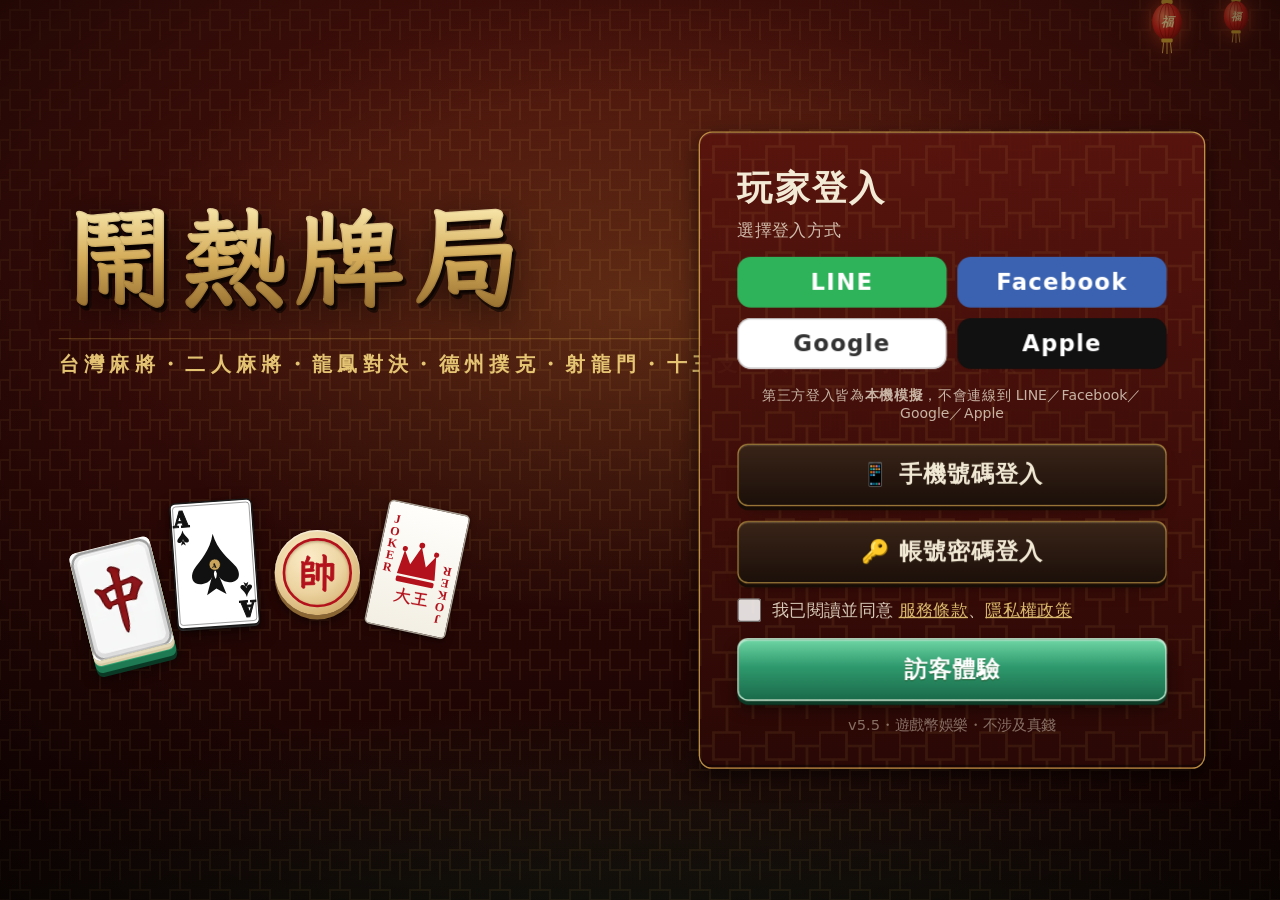
==== index.html @ 4e5ad00a "v5.28: iOS profile web clip opens oopop.okdolle.com (was the old GitHub Pages copy); auto-update che" ====
<!DOCTYPE html>
<html lang="zh-TW">
<head>
<meta charset="UTF-8">
<meta name="viewport" content="width=device-width, initial-scale=1, maximum-scale=1, user-scalable=no, viewport-fit=cover">
<meta http-equiv="Cache-Control" content="no-cache, no-store, must-revalidate">
<meta http-equiv="Pragma" content="no-cache">
<meta http-equiv="Expires" content="0">
<meta name="theme-color" content="#17191d">
<meta name="apple-mobile-web-app-capable" content="yes">
<meta name="mobile-web-app-capable" content="yes">
<meta name="apple-mobile-web-app-status-bar-style" content="black-translucent">
<meta name="apple-mobile-web-app-title" content="鬧熱牌局">
<meta name="application-name" content="鬧熱牌局">
<link rel="manifest" href="manifest.webmanifest">
<link rel="apple-touch-icon" sizes="180x180" href="icons/icon-180.png">
<link rel="icon" type="image/png" sizes="192x192" href="icons/icon-192.png">
<link rel="icon" type="image/png" sizes="32x32" href="icons/favicon-32.png">
<title>鬧熱牌局｜台灣麻將・十三支・大老二・鬥地主・暗棋</title>
<style>
/* 台灣麻將牌：大而厚的方正牌身，象牙白牌面＋厚實的有色牌背（雙層），圓角較小 */
.t{--w:46px;width:var(--w);height:calc(var(--w)*1.34);position:relative;flex:none;display:inline-block;
  border-radius:calc(var(--w)*.085);
  background:linear-gradient(180deg,#f8f9fb 0%,#eceef2 45%,#d9dde3 100%);
  box-shadow:
    inset 0 calc(var(--w)*.02) 0 rgba(255,255,255,.95),
    inset calc(var(--w)*.018) 0 0 rgba(255,255,255,.6),
    inset 0 calc(var(--w)*-.03) calc(var(--w)*.045) rgba(110,85,40,.2),
    inset calc(var(--w)*-.018) 0 calc(var(--w)*.03) rgba(110,85,40,.12),
    0 calc(var(--w)*.035) 0 #e6dbbb,
    0 calc(var(--w)*.065) 0 #d6c9a3,
    0 calc(var(--w)*.075) 0 var(--bk1,#3f8a5e),
    0 calc(var(--w)*.15) 0 var(--bk2,#2a6b48),
    0 calc(var(--w)*.2) 0 var(--bk4,#123a25),
    0 calc(var(--w)*.23) calc(var(--w)*.16) rgba(0,0,0,.5);
  margin-bottom:calc(var(--w)*.2);
  transition:transform .16s ease, box-shadow .16s;
}
.t svg{position:absolute;left:4.5%;top:4%;width:91%;height:92%;overflow:visible}
.t.back{background:linear-gradient(170deg,var(--bk1,#3f8a5e) 0%,var(--bk2,#2a6b48) 55%,var(--bk3,#1d5236) 100%);
  box-shadow:inset 0 calc(var(--w)*.025) 0 rgba(255,255,255,.25),inset 0 calc(var(--w)*-.03) calc(var(--w)*.05) rgba(0,0,0,.3),0 calc(var(--w)*.06) 0 var(--bk4,#123a25),0 calc(var(--w)*.075) 0 #d6c9a3,0 calc(var(--w)*.15) 0 #efe6cb,0 calc(var(--w)*.17) 0 #cdbf98,0 calc(var(--w)*.2) calc(var(--w)*.16) rgba(0,0,0,.45)}
.t.back::after{content:"";position:absolute;inset:14%;border-radius:10%;border:1px solid rgba(255,240,200,.16)}

/* v5.14：實拍牌面已含印刷灰框。圖填滿牌殼並裁成殼的圓角，拿掉 CSS 內凹高光／內框，只留立體厚度（奶油側＋綠背），避免雙層框。 */
body.ts-photo .t:not(.back){
  background:#eceef2;
  overflow:hidden;
  box-shadow:
    0 calc(var(--w)*.035) 0 #e6dbbb,
    0 calc(var(--w)*.065) 0 #d6c9a3,
    0 calc(var(--w)*.075) 0 var(--bk1,#3f8a5e),
    0 calc(var(--w)*.15) 0 var(--bk2,#2a6b48),
    0 calc(var(--w)*.2) 0 var(--bk4,#123a25),
    0 calc(var(--w)*.23) calc(var(--w)*.16) rgba(0,0,0,.5);
}
body.ts-photo .t:not(.back) svg{
  left:0;top:0;width:100%;height:100%;
  overflow:hidden;
  border-radius:inherit;
}

/* v5.19.1：自己的暗槓——四張牌背為主，牌面以正片疊底隱約透出筆畫，並標小字名稱 */
.t.back.akan-mine{overflow:hidden}
.t.back.akan-mine .akan-face{position:absolute;left:12%;top:10%;width:76%;height:68%;opacity:.55;filter:grayscale(.15) contrast(1.2);pointer-events:none;z-index:2;mix-blend-mode:multiply}
.t.back.akan-mine .akan-lb{position:absolute;left:50%;bottom:8%;transform:translateX(-50%);z-index:3;font-size:calc(var(--w)*.2);line-height:1.05;font-style:normal;font-weight:800;color:#fff4c4;text-shadow:0 0 3px #062814,0 1px 2px #000;white-space:nowrap;opacity:.95;pointer-events:none;letter-spacing:.02em;background:rgba(8,40,22,.45);padding:0 3px;border-radius:3px}
body.ts-photo .t.back.akan-mine .akan-face{mix-blend-mode:multiply;opacity:.5;filter:grayscale(.1) contrast(1.25);border-radius:6%}
#game .hand .meld.akan .t.back{margin-bottom:6px}
:root{--k:1;--mint:#c9a45a;--coral:#ff7a59;--gold:#ffc857;--cream:#f6f1e7;--ink:#0b1f22;
  --ui:-apple-system,BlinkMacSystemFont,'PingFang TC','Noto Sans TC','Noto Sans CJK TC','Microsoft JhengHei',sans-serif}
*{box-sizing:border-box;-webkit-tap-highlight-color:transparent}
html,body{margin:0;height:100%;overflow:hidden;background:#06161a;color:var(--cream);font-family:var(--ui);
  -webkit-user-select:none;user-select:none;-webkit-touch-callout:none;touch-action:manipulation}
#bg{position:fixed;inset:0;background:
  radial-gradient(60% 70% at 18% 20%,rgba(201,164,90,.22),transparent 60%),
  radial-gradient(50% 60% at 85% 80%,rgba(255,122,89,.20),transparent 60%),
  radial-gradient(40% 50% at 80% 10%,rgba(120,110,255,.18),transparent 60%),
  linear-gradient(160deg,#0a2a30 0%,#071b20 55%,#050f14 100%)}
#bg::after{content:"";position:absolute;inset:0;background-image:radial-gradient(rgba(255,255,255,.05) 1px,transparent 1px);background-size:22px 22px;mask-image:linear-gradient(#000,transparent 85%)}
#stage{position:fixed;left:50%;top:50%;width:var(--W,960px);height:540px;transform:translate(-50%,-50%) scale(var(--k));transform-origin:center}
.screen{position:absolute;inset:0;opacity:0;pointer-events:none;transition:opacity .35s ease,transform .35s ease;transform:scale(.985)}
.screen.on{opacity:1;pointer-events:auto;transform:none}
button{font-family:var(--ui);cursor:pointer;border:0;color:inherit}
.glass{background:linear-gradient(160deg,rgba(255,255,255,.12),rgba(255,255,255,.04));backdrop-filter:blur(16px);-webkit-backdrop-filter:blur(16px);
  border:1px solid rgba(255,255,255,.14);border-radius:20px;box-shadow:0 12px 34px rgba(0,0,0,.35),inset 0 1px 0 rgba(255,255,255,.12)}
.btn{border-radius:999px;padding:12px 26px;font-size:18px;font-weight:800;letter-spacing:1px;transition:transform .12s ease,filter .12s;display:inline-flex;align-items:center;justify-content:center;gap:8px}
.btn:active,.chip:active,.cbtn:active,.icon:active,.card:active{transform:scale(.94)}
.btn.primary{background:linear-gradient(135deg,#ffd36b 0%,#ff9a52 45%,#ff6b6b 100%);color:#fff;box-shadow:0 8px 22px rgba(255,110,90,.45),inset 0 1px 0 rgba(255,255,255,.5);text-shadow:0 1px 2px rgba(150,40,20,.45)}
.btn.ghost{background:rgba(255,255,255,.08);border:1.5px solid rgba(255,255,255,.28);color:var(--cream);backdrop-filter:blur(10px)}
.btn.mint{background:linear-gradient(135deg,#6dffd0,#1fc99a);color:#053b2d;box-shadow:0 8px 20px rgba(31,201,154,.4)}
.icon{width:40px;height:40px;border-radius:14px;display:inline-flex;align-items:center;justify-content:center;transition:transform .12s}
.icon svg{width:22px;height:22px}
.chip{padding:10px 18px;border-radius:999px;font-size:16px;font-weight:700;background:rgba(255,255,255,.07);border:1.5px solid rgba(255,255,255,.18);transition:all .18s;color:var(--cream);min-width:74px}
.chip.on{background:linear-gradient(180deg,#e6cf8e,#b48c40);color:#2a1a0b;border-color:transparent;box-shadow:0 6px 16px rgba(34,201,155,.4)}
.num{font-variant-numeric:tabular-nums;font-weight:800}

/* ---------- table ---------- */
.felt{position:absolute;inset:6px;border-radius:38px;
  background:radial-gradient(ellipse 60% 55% at 50% 47%,var(--f1,#1f9a76) 0%,var(--f2,#137a5f) 38%,var(--f3,#0d5a49) 70%,var(--f4,#093f36) 100%);
  box-shadow:inset 0 0 0 2px rgba(201,164,90,.25),inset 0 0 60px rgba(0,0,0,.45),0 0 0 7px #0a2125,0 0 0 8px rgba(255,255,255,.08),0 20px 50px rgba(0,0,0,.6)}
.felt::before{content:"";position:absolute;left:50%;top:47%;width:420px;height:420px;transform:translate(-50%,-50%);border-radius:50%;
  background:radial-gradient(rgba(130,255,210,.16),transparent 62%)}
.felt::after{content:"";position:absolute;inset:0;border-radius:38px;opacity:.35;background-image:radial-gradient(rgba(0,0,0,.25) .6px,transparent .7px);background-size:4px 4px}
.g-abs{position:absolute}
.seatchip{position:absolute;display:flex;align-items:center;gap:8px;padding:5px 12px 5px 5px;border-radius:999px;min-width:132px;transition:box-shadow .25s,border-color .25s}
.seatchip .avatar{width:36px;height:36px;font-size:15px}
.seatchip .nm{font-size:14px;font-weight:800;line-height:1.1;white-space:nowrap}
.seatchip .row2{display:flex;gap:5px;align-items:center;font-size:12px;margin-top:2px}
.seatchip .sc{font-weight:800}
.seatchip .sc.pos{color:var(--mint)}.seatchip .sc.neg{color:#ff9b8a}
.wtag{display:inline-flex;align-items:center;justify-content:center;min-width:20px;height:20px;padding:0 5px;border-radius:7px;background:rgba(255,255,255,.16);font-weight:900;font-size:12px}
.dtag{display:inline-flex;align-items:center;height:20px;padding:0 7px;border-radius:7px;background:linear-gradient(135deg,#ff8a5c,#ff4d6d);font-weight:900;font-size:12px;color:#fff}
.seatchip.active{border-color:rgba(201,164,90,.9);box-shadow:0 0 0 3px rgba(201,164,90,.25),0 0 26px rgba(201,164,90,.45)}
.backs-top{left:50%;top:16px;transform:translateX(-50%);display:flex;gap:1px}
.sideb{width:26px;height:13px;border-radius:4px;background:linear-gradient(90deg,#3fcb8a,#1c9560);box-shadow:inset 0 -3px 0 #f4ecd2,0 2px 3px rgba(0,0,0,.35);margin-bottom:-1px}
.backs-side{top:112px;display:flex;flex-direction:column;align-items:center;width:44px}
.backs-side.reveal{display:grid;grid-template-columns:repeat(2,20px);gap:1px 2px}
.b-l{left:14px}.b-r{right:14px}
.melds{display:flex;flex-wrap:wrap;gap:4px;align-content:flex-start;align-items:flex-end}
.meld{display:inline-flex;gap:1px;padding:2px;border-radius:7px;background:rgba(0,0,0,.18)}
.m-top{left:calc(50% + 168px);top:12px;width:calc(50% - 230px);max-width:300px}
.m-l{left:62px;top:110px;width:74px}
.m-r{right:62px;top:110px;width:74px;justify-content:flex-end}
.river{display:flex;flex-wrap:wrap;gap:2px;align-content:flex-start}
.r2{left:calc(50% - 144px);top:64px;width:290px}
.r0{left:calc(50% - 144px);top:312px;width:290px}
.r3{left:160px;top:112px;width:116px}
.r1{right:158px;top:112px;width:116px}
.river .t.last{box-shadow:0 0 0 2px #ff7a59,0 0 14px rgba(255,122,89,.8),0 calc(var(--w)*.10) 0 #27a36a}
.river .t.new{animation:drop .38s cubic-bezier(.2,1.4,.5,1)}
@keyframes drop{0%{transform:translateY(var(--dy,40px)) scale(1.6);opacity:0}100%{transform:none;opacity:1}}
.plate{left:calc(50% - 100px);top:186px;width:200px;height:120px;border-radius:24px;display:flex;flex-direction:column;align-items:center;justify-content:center;
  background:linear-gradient(160deg,rgba(5,30,28,.75),rgba(5,25,24,.55));border:1px solid rgba(255,255,255,.12);box-shadow:0 10px 26px rgba(0,0,0,.35),inset 0 1px 0 rgba(255,255,255,.08)}
.plate .w{position:absolute;font-weight:900;font-size:15px;width:26px;height:26px;border-radius:9px;display:flex;align-items:center;justify-content:center;background:rgba(255,255,255,.07);color:rgba(255,255,255,.6);transition:all .25s}
.plate .w.on{background:linear-gradient(180deg,#e6cf8e,#b48c40);color:#2a1a0b;box-shadow:0 0 16px rgba(201,164,90,.7)}
.plate .w0{bottom:-13px;left:87px}.plate .w2{top:-13px;left:87px}.plate .w3{left:-13px;top:47px}.plate .w1{right:-13px;top:47px}
.plate .rd{font-size:13px;opacity:.8;letter-spacing:1px}
.plate .left{font-size:38px;line-height:1.05;font-weight:900;background:linear-gradient(180deg,#fff,#a8ffe4);-webkit-background-clip:text;background-clip:text;color:transparent}
.plate .left small{font-size:13px;-webkit-text-fill-color:rgba(255,255,255,.7);margin-left:3px;font-weight:700}
.plate .tags{display:flex;gap:5px;margin-top:3px;font-size:11px}
.plate .tags span{padding:2px 7px;border-radius:7px;background:rgba(255,255,255,.1)}
.plate .tags .lz{background:linear-gradient(135deg,#ff8a5c,#ff4d6d);font-weight:800}
.status{left:calc(50% - 144px);top:290px;width:290px;text-align:center;font-size:12px;opacity:0}
.myflw{left:14px;top:428px;display:flex;gap:2px;width:140px;flex-wrap:wrap}
.me-chip{left:12px;top:462px}
.hand{left:160px;right:10px;top:452px;height:80px;display:flex;align-items:flex-end;justify-content:center;gap:2px}
.hand .t.h{cursor:pointer}
@media (hover:hover){.hand .t.h:hover{transform:translateY(-6px)}}
.hand .t.sel,.hand .t.sel:hover{transform:translateY(-16px);box-shadow:0 0 0 2.5px var(--mint),0 0 22px rgba(201,164,90,.6),0 calc(var(--w)*.10) 0 #27a36a,0 calc(var(--w)*.13) 0 #11663f}
.hand .gap{width:14px;flex:none}
.hand .t .tp{position:absolute;top:-7px;left:50%;transform:translateX(-50%);font-size:10px;font-weight:900;padding:1px 5px;border-radius:6px;background:var(--mint);color:#2a1a0b;box-shadow:0 2px 6px rgba(0,0,0,.3)}
.hand .t.win{box-shadow:0 0 0 3px var(--gold),0 0 22px rgba(255,200,87,.8)}
.claimbar{right:12px;top:372px;display:flex;align-items:center;gap:10px;justify-content:flex-end}
.cbtn{width:66px;height:66px;border-radius:50%;font-size:28px;font-weight:900;color:#fff;display:flex;align-items:center;justify-content:center;flex-direction:column;
  box-shadow:0 8px 18px rgba(0,0,0,.35),inset 0 2px 0 rgba(255,255,255,.45),inset 0 -4px 0 rgba(0,0,0,.18);transition:transform .12s;animation:cin .35s cubic-bezier(.2,1.6,.5,1) both;text-shadow:0 2px 3px rgba(0,0,0,.3)}
@keyframes cin{0%{transform:scale(.3);opacity:0}100%{transform:none;opacity:1}}
.cbtn.hu{background:radial-gradient(circle at 35% 30%,#ff9a8a,#ff4d5e 55%,#d11f3c);box-shadow:0 0 0 4px rgba(255,77,94,.3),0 8px 22px rgba(255,77,94,.55),inset 0 2px 0 rgba(255,255,255,.45)}
.cbtn.zm{background:radial-gradient(circle at 35% 30%,#ffe9a3,#ffb547 55%,#f08a1c);color:#5a2a00;text-shadow:none;box-shadow:0 0 0 4px rgba(255,181,71,.3),0 8px 22px rgba(255,160,60,.55),inset 0 2px 0 rgba(255,255,255,.6)}
.cbtn.pon{background:radial-gradient(circle at 35% 30%,#9ec5ff,#4a7dff 55%,#2b54d9)}
.cbtn.kan{background:radial-gradient(circle at 35% 30%,#d9a8ff,#9b5cff 55%,#6d34d6)}
.cbtn.chi{background:radial-gradient(circle at 35% 30%,#9effd8,#22c99b 55%,#0d9673)}
.cbtn.pass{background:radial-gradient(circle at 35% 30%,#a9b8bd,#62757b 60%,#475559);font-size:22px}
.cbtn.wide{width:auto;border-radius:22px;padding:6px 12px;flex-direction:row;gap:4px;height:66px;font-size:22px}
.cbtn small{font-size:11px;font-weight:700;opacity:.9}
.ting{left:160px;top:404px;display:flex;align-items:center;gap:6px;padding:4px 10px 4px 12px;border-radius:14px;font-size:13px;font-weight:700}
.ting .w{display:inline-flex;flex-direction:column;align-items:center;font-size:10px;font-weight:800;color:var(--mint)}
.ting .w .t{margin-bottom:3px}
.tbtn{top:10px;width:40px;height:40px}
.pop{position:absolute;transform:translate(-50%,-50%);font-size:76px;font-weight:900;letter-spacing:4px;pointer-events:none;z-index:40;white-space:nowrap;
  -webkit-text-stroke:3px #fff;paint-order:stroke fill;animation:popin 1.15s cubic-bezier(.2,1.6,.4,1) forwards;filter:drop-shadow(0 8px 18px rgba(0,0,0,.5))}
.pop span{background:var(--pg);-webkit-background-clip:text;background-clip:text;color:transparent}
.pop.k-hu{--pg:linear-gradient(180deg,#ffd36b,#ff4d5e)}.pop.k-pon{--pg:linear-gradient(180deg,#bcd6ff,#3c6dff)}
.pop.k-kan{--pg:linear-gradient(180deg,#e6c4ff,#8a4dff)}.pop.k-chi{--pg:linear-gradient(180deg,#b6ffe6,#13b788)}
@keyframes popin{0%{transform:translate(-50%,-50%) scale(.2) rotate(-8deg);opacity:0}30%{transform:translate(-50%,-50%) scale(1.15) rotate(2deg);opacity:1}
  45%{transform:translate(-50%,-50%) scale(.96)}60%{transform:translate(-50%,-50%) scale(1)}85%{opacity:1}100%{transform:translate(-50%,-60%) scale(1);opacity:0}}

/* ---------- modal ---------- */
.modal{position:absolute;inset:0;z-index:50;display:flex;align-items:center;justify-content:center;background:rgba(2,10,12,.55);opacity:0;pointer-events:none;transition:opacity .25s}
.modal.on{opacity:1;pointer-events:auto}
.modal .panel{width:660px;max-height:500px;overflow:auto;padding:22px 26px;transform:translateY(16px) scale(.96);transition:transform .35s cubic-bezier(.2,1.4,.5,1)}
.modal.on .panel{transform:none}
.panel{background:linear-gradient(160deg,rgba(28,58,62,.92),rgba(10,28,32,.94))!important}
.panel h2{margin:0 0 4px;font-size:30px;font-weight:900}
.panel h2.grad{background:linear-gradient(180deg,#f4e2ac,#c9a45a 60%,#9c7633);-webkit-background-clip:text;background-clip:text;color:transparent}
.panel h4{margin:14px 0 6px;font-size:14px;opacity:.7;font-weight:700;letter-spacing:1px}
.panel .sub{opacity:.8;font-size:15px}
.panel .foot{display:flex;justify-content:flex-end;gap:12px;margin-top:18px}
.panel .foot .btn{padding:10px 22px;font-size:17px}
.taigrid{display:grid;grid-template-columns:1fr 1fr;gap:6px 18px}
.taigrid div{display:flex;justify-content:space-between;padding:7px 12px;border-radius:12px;background:rgba(255,255,255,.06);font-size:15px}
.taigrid b{color:var(--gold)}
.total{display:flex;align-items:baseline;gap:8px;margin-top:10px}
.total .big{font-size:40px;font-weight:900;background:linear-gradient(180deg,#f4e2ac,#c9a45a 60%,#9c7633);-webkit-background-clip:text;background-clip:text;color:transparent}
.scores{display:grid;grid-template-columns:repeat(4,1fr);gap:8px}
.scores div{padding:8px 10px;border-radius:14px;background:rgba(255,255,255,.06);text-align:center;font-size:13px}
.scores div b{display:block;font-size:19px;margin-top:2px}
.scores .d{font-size:12px;font-weight:800}
.pos{color:var(--mint)}.neg{color:#ff9b8a}
.winrow{display:flex;flex-wrap:wrap;gap:2px;align-items:flex-end;margin-top:8px}
.setrow{display:flex;align-items:center;gap:12px;padding:12px 14px;border-radius:16px;background:rgba(255,255,255,.05);margin-bottom:8px;font-size:16px;font-weight:700}
.setrow .r{margin-left:auto;display:flex;gap:8px}
.toggle{width:56px;height:32px;border-radius:999px;background:rgba(255,255,255,.18);position:relative;transition:background .2s}
.toggle::after{content:"";position:absolute;left:4px;top:4px;width:24px;height:24px;border-radius:50%;background:#fff;transition:transform .25s cubic-bezier(.3,1.5,.6,1);box-shadow:0 2px 6px rgba(0,0,0,.3)}
.toggle.on{background:linear-gradient(180deg,#e6cf8e,#b48c40)}.toggle.on::after{transform:translateX(24px)}
.rules{font-size:14.5px;line-height:1.7;padding-left:20px;margin:6px 0}
.rules b{color:var(--mint)}
.inp{width:100%;font-size:20px;padding:12px 16px;border-radius:14px;border:1.5px solid rgba(255,255,255,.25);background:rgba(0,0,0,.25);color:#fff;font-family:var(--ui);outline:none;-webkit-user-select:text;user-select:text}
.inp:focus{border-color:var(--mint)}
.rank{display:flex;align-items:center;gap:14px;padding:10px 14px;border-radius:16px;background:rgba(255,255,255,.06);margin-bottom:8px}
.rank.me{background:linear-gradient(135deg,rgba(201,164,90,.22),rgba(14,155,120,.12));border:1px solid rgba(201,164,90,.5)}
.rank .no{width:36px;height:36px;border-radius:50%;display:flex;align-items:center;justify-content:center;font-weight:900;font-size:18px;background:rgba(255,255,255,.12)}
.rank .no.n1{background:linear-gradient(135deg,#ffe08a,#ffb22e);color:#5a3a00}.rank .no.n2{background:linear-gradient(135deg,#eef2f6,#aab6c2);color:#333}.rank .no.n3{background:linear-gradient(135deg,#ffc79a,#d9844a);color:#4a2200}
.rank .nm{font-size:17px;font-weight:800}.rank .sc{margin-left:auto;font-size:22px}
.stat{display:grid;grid-template-columns:repeat(3,1fr);gap:10px}
.stat div{padding:14px;border-radius:16px;background:rgba(255,255,255,.06);text-align:center;font-size:13px;opacity:.95}
.stat b{display:block;font-size:28px;margin-top:4px}
#rotate{position:fixed;inset:0;z-index:100;display:none;flex-direction:column;align-items:center;justify-content:center;gap:18px;background:linear-gradient(160deg,#0a2a30,#050f14);font-size:20px;font-weight:800;text-align:center}
#rotate svg{width:90px;height:90px;animation:rot 2.2s ease-in-out infinite}
@keyframes rot{0%,20%{transform:rotate(0)}50%,70%{transform:rotate(-90deg)}100%{transform:rotate(-90deg)}}
#rotate small{font-weight:500;opacity:.7;font-size:14px}
@media (orientation:portrait) and (max-width:820px){#rotate{display:flex}}

.modal .panel.wide{width:880px;max-height:520px;padding:20px 26px}
.rcols{display:grid;grid-template-columns:1.25fr 1fr;gap:22px}
.taigrid.one{grid-template-columns:1fr}
.scores{grid-template-columns:repeat(2,1fr)}

/* ================= v3 ================= */
.status{left:calc(50% - 180px);top:314px;width:360px;text-align:center;font-size:13px;opacity:1;padding:8px 12px;border-radius:14px;z-index:5}
.btn.sm{padding:7px 14px;font-size:14px;letter-spacing:0}
.btn:disabled{opacity:.45;pointer-events:none}
.btn.line{background:linear-gradient(135deg,#3ee07a,#06c755);color:#fff;box-shadow:0 8px 20px rgba(6,199,85,.35)}
.btn.coral{background:linear-gradient(135deg,#ff9a7a,#ff5e62);color:#fff}
.sub{opacity:.75}
.empty{padding:24px;text-align:center;opacity:.6;font-size:14px}
.mt{margin-top:12px}
h4{margin:10px 0 6px;font-size:14px;opacity:.75;letter-spacing:1px}
/* avatar */
.av{display:inline-flex;flex:none;border-radius:50%;padding:2px;vertical-align:middle}
.av.ring{background:conic-gradient(from 210deg,#ff7a59,#ffc857,#c9a45a,#6c7bff,#ff7a59)}
.av i{display:block;width:100%;height:100%;border-radius:50%;overflow:hidden;font-style:normal}
.av svg,.av img{width:100%;height:100%;display:block;object-fit:cover}
/* login */
#login .logo{position:absolute;left:56px;top:96px}
.logo .wm{font-size:74px;font-weight:900;letter-spacing:4px;line-height:1;background:linear-gradient(180deg,#ffffff 20%,#b9ffe9 100%);-webkit-background-clip:text;background-clip:text;color:transparent;filter:drop-shadow(0 6px 18px rgba(201,164,90,.25))}
.logo .badge{display:inline-flex;align-items:center;justify-content:center;vertical-align:top;margin-left:8px;margin-top:6px;height:34px;padding:0 12px;border-radius:12px;background:linear-gradient(135deg,#ff8a5c,#ff4d6d);color:#fff;font-size:20px;font-weight:900;box-shadow:0 6px 16px rgba(255,77,109,.45);-webkit-text-fill-color:#fff}
.logo .tag{margin-top:12px;font-size:17px;opacity:.8;letter-spacing:2px}
.fan{position:absolute;left:84px;top:290px;width:330px;height:200px}
.fan .t{position:absolute;animation:float 4s ease-in-out infinite}
@keyframes float{0%,100%{translate:0 0}50%{translate:0 -8px}}
.loginp{position:absolute;right:56px;top:50%;transform:translateY(-50%);width:380px;padding:24px 28px;display:flex;flex-direction:column;gap:11px}
.loginp h2{margin:0;font-size:26px}.loginp .sub{font-size:13px;margin-top:-6px}
.loginp .btn{width:100%;padding:11px;font-size:17px}
.agree{display:flex;gap:8px;align-items:flex-start;font-size:12.5px;opacity:.85;line-height:1.5}
.agree input{width:18px;height:18px;accent-color:#b48c40;flex:none;margin:0}
.agree a{color:var(--mint);text-decoration:underline;cursor:pointer}
.loginp .ver{position:static;text-align:center;font-size:11px;opacity:.45}
/* home */
.topbar{position:absolute;left:18px;right:18px;top:12px;display:flex;align-items:center;gap:10px;z-index:3}
.topbar.right{left:auto}
.profile{display:flex;align-items:center;gap:10px;padding:5px 16px 5px 5px;border-radius:999px;color:var(--cream)}
.profile .nm{font-weight:800;font-size:16px}.profile .sub{font-size:12px}.ttl{color:var(--gold)}
.coins{display:flex;align-items:center;gap:7px;padding:6px 8px 6px 7px;border-radius:999px;font-size:17px;color:var(--cream)}
.topbar .coins:first-of-type{margin-left:auto}
.topbar.right .coins:first-of-type{margin-left:0}
.coins svg{width:26px;height:26px}.coins .num{min-width:54px;text-align:left}
.coins .plus{width:22px;height:22px;border-radius:50%;background:linear-gradient(180deg,#7c2a26,#4e1714);display:flex;align-items:center;justify-content:center}
.coins .plus svg{width:13px;height:13px}
.coins.jade{padding-right:14px}
.ticons{display:flex;gap:4px}
.ti{position:relative;width:52px;display:flex;flex-direction:column;align-items:center;gap:2px;background:none;font-size:11px;color:var(--cream)}
.ti svg{width:34px;height:34px;padding:7px;border-radius:12px;background:rgba(255,255,255,.1);border:1px solid rgba(255,255,255,.14)}
.ti em{position:absolute;right:8px;top:-2px;width:10px;height:10px;border-radius:50%;background:#ff4d5e;box-shadow:0 0 0 2px #0a2a30}
.logo.sm{position:absolute;left:40px;top:92px}.logo.sm .wm{font-size:58px}.logo.sm .tag{font-size:15px;margin-top:8px}
.fan.sm{left:58px;top:228px;width:260px;height:120px}
.newbie{position:absolute;left:40px;top:372px;width:300px;height:70px;border-radius:20px;display:flex;align-items:center;justify-content:space-between;padding:0 18px;
  background:linear-gradient(180deg,#7c2a26,#4e1714);box-shadow:0 10px 26px rgba(255,77,109,.4);color:#fff;text-align:left;animation:pulse 2.4s ease-in-out infinite}
.newbie b{display:block;font-size:20px}.newbie span{font-size:12px;opacity:.9}.newbie .gbox{font-size:38px}
@keyframes pulse{0%,100%{transform:scale(1)}50%{transform:scale(1.03)}}
.hgrid{position:absolute;right:24px;top:76px;width:560px;display:grid;grid-template-columns:repeat(6,1fr);grid-template-rows:200px 108px;gap:12px}
.card{border-radius:24px;padding:16px;position:relative;overflow:hidden;text-align:left;transition:transform .15s;color:var(--cream)}
.card:active{transform:scale(.96)}
.card.big{grid-column:span 3;background:linear-gradient(135deg,#1fd19b 0%,#0e9b78 45%,#0a6a5e 100%);box-shadow:0 18px 40px rgba(14,155,120,.4),inset 0 1px 0 rgba(255,255,255,.35)}
.card.big.coral{background:linear-gradient(135deg,#ffb36b 0%,#ff7a59 45%,#e0466a 100%);box-shadow:0 18px 40px rgba(255,100,90,.35),inset 0 1px 0 rgba(255,255,255,.35)}
.card.big::before{content:"";position:absolute;width:300px;height:300px;right:-120px;top:-140px;border-radius:50%;background:radial-gradient(rgba(255,255,255,.3),transparent 65%)}
.card.big h2{margin:0;font-size:34px;font-weight:900;letter-spacing:2px;position:absolute;left:20px;bottom:44px;text-shadow:0 3px 12px rgba(0,60,40,.35)}
.card.big p{margin:0;position:absolute;left:21px;bottom:20px;font-size:14px;opacity:.92}
.card.big .play{position:absolute;right:16px;bottom:16px;width:50px;height:50px;border-radius:50%;background:#fff;display:flex;align-items:center;justify-content:center;box-shadow:0 8px 20px rgba(0,0,0,.25)}
.card.big .art{position:absolute;right:20px;top:16px;width:150px;height:90px}
.card.big .art .t{position:absolute}
.card.big .art.avs{display:flex;gap:0;width:auto}.card.big .art.avs .av{margin-left:-12px;box-shadow:0 6px 14px rgba(0,0,0,.25)}
.card.mid,.card.sm2{background:linear-gradient(160deg,rgba(255,255,255,.13),rgba(255,255,255,.05));border:1px solid rgba(255,255,255,.14);display:flex;flex-direction:column;justify-content:flex-end;backdrop-filter:blur(14px)}
.card.mid{grid-column:span 3;background:linear-gradient(135deg,rgba(120,110,255,.5),rgba(60,70,200,.35))}
.card.sm2{grid-column:span 1}
.card.mid h3,.card.sm2 h3{margin:0;font-size:18px;font-weight:800}
.card.mid p,.card.sm2 p{margin:2px 0 0;font-size:11px;opacity:.7}
.card .emo{position:absolute;right:14px;top:10px;font-size:34px}
.card.sm2 .emo{left:14px;right:auto;font-size:28px}
.hgrid .card.mid{grid-column:span 3}
.hgrid .card.sm2:nth-of-type(4){grid-column:4/5}
.bnav{position:absolute;left:50%;bottom:10px;transform:translateX(-50%);display:flex;gap:4px;padding:5px;border-radius:999px;z-index:3}
.bnav button{display:flex;align-items:center;gap:6px;padding:8px 14px;border-radius:999px;background:none;color:rgba(255,255,255,.75);font-size:14px;font-weight:700}
.bnav button svg{width:20px;height:20px}
.bnav button.on{background:linear-gradient(180deg,#e6cf8e,#b48c40);color:#2a1a0b}
/* page shell */
.hdr{position:absolute;left:18px;top:12px;display:flex;align-items:center;gap:14px;z-index:3;max-width:calc(100% - 380px)}
.hdr h1{margin:0;font-size:26px;font-weight:900;letter-spacing:2px;white-space:nowrap}
.hdr .sub{font-size:13px;margin-top:2px;white-space:nowrap;overflow:hidden;text-overflow:ellipsis}
.pbody{position:absolute;left:24px;right:24px;top:72px;bottom:14px;overflow:auto;scrollbar-width:thin}
.tabs{display:inline-flex;gap:4px;padding:4px;border-radius:999px;background:rgba(255,255,255,.07);border:1px solid rgba(255,255,255,.12);margin-bottom:12px}
.tabs button{padding:7px 18px;border-radius:999px;background:none;color:rgba(255,255,255,.75);font-weight:700;font-size:14px;position:relative}
.tabs button.on{background:linear-gradient(180deg,#e6cf8e,#b48c40);color:#2a1a0b}
.tabs em{font-style:normal;background:#ff4d5e;color:#fff;border-radius:999px;padding:0 6px;font-size:11px;margin-left:3px}
.chips{display:flex;gap:8px;flex-wrap:wrap}
.inp{width:100%;font-size:17px;padding:10px 14px;border-radius:14px;border:1.5px solid rgba(255,255,255,.25);background:rgba(0,0,0,.25);color:#fff;font-family:var(--ui);outline:none;-webkit-user-select:text;user-select:text}
.inp.big{font-size:28px;letter-spacing:8px;text-align:center;margin-top:12px}
.form{display:flex;flex-direction:column;gap:6px;margin-top:10px}.form label{font-size:13px;opacity:.75;margin-top:4px}
.hlist{display:flex;flex-direction:column;gap:8px}
.hrow{display:flex;align-items:center;gap:12px;padding:10px 16px;border-radius:16px;text-align:left;color:var(--cream);width:100%}
.hrow>div:first-child{flex:1;min-width:0}.hrow b{display:block;font-size:15px}.hrow small{font-size:12px;opacity:.65}
.rk{font-weight:800;padding:3px 10px;border-radius:999px;background:rgba(255,255,255,.1);font-size:13px}.rk.r1{background:linear-gradient(135deg,#ffe08a,#ffb22e);color:#5a3a00}
.dl{font-weight:900;font-size:18px;min-width:80px;text-align:right;font-variant-numeric:tabular-nums}
.kpis{display:grid;grid-template-columns:repeat(3,1fr);gap:10px}
.kpis.row{grid-template-columns:repeat(4,1fr);margin-bottom:6px}
.kpi{padding:10px 12px;border-radius:16px;text-align:center}.kpi small{font-size:12px;opacity:.7}.kpi b{display:block;font-size:24px;font-weight:900;margin-top:2px}
.prof{display:grid;grid-template-columns:280px 1fr;gap:16px}
.pcard{padding:18px;display:flex;flex-direction:column;align-items:center;gap:6px;text-align:center}.pcard h2{margin:4px 0 0}
.pcard a{color:var(--mint);cursor:pointer;margin-left:6px}
.xpbar{width:100%;height:8px;border-radius:99px;background:rgba(255,255,255,.12);overflow:hidden}.xpbar i{display:block;height:100%;background:linear-gradient(90deg,#8c6a2e,#e6cf8e)}
.statw{display:grid;grid-template-columns:1.2fr 1fr;gap:14px}.chartc{padding:12px 14px}
.trend{width:100%;height:auto;display:block}
.mdw{display:grid;grid-template-columns:1fr 1fr;gap:14px}.mdw>div{padding:14px 16px}
.tbl{width:100%;border-collapse:collapse;font-size:14px}.tbl th{text-align:left;opacity:.6;font-weight:600;padding:4px}.tbl td{padding:5px 4px;border-top:1px solid rgba(255,255,255,.08)}
.meRow{background:rgba(201,164,90,.14)}
.hands{display:flex;flex-direction:column;gap:6px;font-size:13px}.hand{display:flex;align-items:center;gap:10px}.hands .hand span:first-child{opacity:.6;width:52px;flex:none}.hands .hand span:nth-child(2){flex:1}
.rankw{display:grid;grid-template-columns:380px 1fr;gap:16px;padding-bottom:56px}
.podium{display:flex;align-items:flex-end;justify-content:center;gap:12px;padding-top:10px}
.pd{display:flex;flex-direction:column;align-items:center;gap:3px;width:110px;font-size:14px}.pd small{opacity:.75}
.pd .ped{width:100%;border-radius:14px 14px 4px 4px;display:flex;align-items:center;justify-content:center;font-size:28px;font-weight:900;margin-top:6px;background:rgba(255,255,255,.1)}
.pd.p1 .ped{height:110px;background:linear-gradient(180deg,#ffe08a,#e09a1e);color:#5a3a00}.pd.p2 .ped{height:80px;background:linear-gradient(180deg,#eef2f6,#97a5b3);color:#333}.pd.p3 .ped{height:60px;background:linear-gradient(180deg,#ffc79a,#c4743a);color:#4a2200}
.rlist{padding:6px 10px;max-height:330px;overflow:auto}
.rr{display:flex;align-items:center;gap:10px;padding:6px 8px;border-radius:12px;font-size:14px}.rr .n{width:26px;text-align:center;opacity:.6;font-weight:800}.rr b{flex:1}.rr span:last-child{font-variant-numeric:tabular-nums;font-weight:800}
.myrank{position:absolute;left:24px;right:24px;bottom:0;display:flex;align-items:center;gap:12px;padding:8px 16px;border-radius:999px;font-size:15px;background:linear-gradient(135deg,rgba(201,164,90,.3),rgba(14,155,120,.25))!important}
.myrank b{flex:1}
.pbody .myrank{position:sticky;bottom:0}
.sgrid{display:grid;grid-template-columns:repeat(auto-fill,minmax(180px,1fr));gap:12px}
.sitem{padding:14px;display:flex;flex-direction:column;align-items:center;gap:4px;text-align:center}.sitem b{font-size:18px}.sitem small{opacity:.7;font-size:12px;min-height:16px}
.sitem .btn{margin-top:6px}.sitem .btn svg{width:18px;height:18px}
.sic svg{width:54px;height:54px}
.fprev{width:120px;height:66px;border-radius:16px;box-shadow:inset 0 0 0 2px rgba(255,255,255,.2),inset 0 0 20px rgba(0,0,0,.4)}
.bprev{height:66px;display:flex;align-items:center}
.setw{display:grid;grid-template-columns:150px 1fr;gap:14px}
.vtabs{display:flex;flex-direction:column;gap:6px}.vtabs button{padding:12px;border-radius:14px;background:rgba(255,255,255,.07);color:var(--cream);font-weight:700;font-size:15px}
.vtabs button.on{background:linear-gradient(180deg,#e6cf8e,#b48c40);color:#2a1a0b}
.sbody{padding:6px 18px}
.srow{display:flex;align-items:center;gap:14px;padding:12px 0;border-bottom:1px solid rgba(255,255,255,.08)}.srow:last-child{border-bottom:0}
.srow>div:first-child{flex:1}.srow b{font-size:15px}.srow small{display:block;font-size:12px;opacity:.65;margin-top:2px}
.srow input[type=range]{width:200px;accent-color:#b48c40}.srow .num{width:22px;text-align:right}
.srow .inp{width:300px;font-size:14px;padding:7px 10px}
.sw{width:52px;height:30px;border-radius:999px;background:rgba(255,255,255,.18);position:relative;transition:background .2s;flex:none}
.sw i{position:absolute;left:3px;top:3px;width:24px;height:24px;border-radius:50%;background:#fff;transition:transform .25s cubic-bezier(.3,1.5,.6,1);box-shadow:0 2px 6px rgba(0,0,0,.3)}
.sw.on{background:linear-gradient(180deg,#e6cf8e,#b48c40)}.sw.on i{transform:translateX(22px)}
/* quick start */
.qsw{max-width:880px;margin:0 auto}
.modes{display:flex;gap:14px;margin-bottom:10px}
.modes .m{flex:1;border-radius:18px;padding:10px 16px;display:flex;align-items:center;gap:6px;color:var(--cream);text-align:left;border:1.5px solid rgba(255,255,255,.12)}
.modes .m>div:last-child{margin-left:10px}
.modes .m.on{background:linear-gradient(135deg,rgba(201,164,90,.28),rgba(14,155,120,.2));border-color:var(--mint)}
.modes .m b{font-size:18px}.modes .m span{font-size:12px;opacity:.75;display:block}
.qs2{padding:6px 22px}
.opt{display:flex;align-items:center;gap:12px;padding:8px 0;border-top:1px solid rgba(255,255,255,.08)}.opt:first-child{border-top:0}
.opt .lb{width:86px;font-size:15px;font-weight:800;flex:none}
.opt .chip{padding:7px 16px;font-size:14px;min-width:62px}
.qs2 .ds{font-size:12px;opacity:.65;padding:8px 0 4px;border-top:1px solid rgba(255,255,255,.08)}
.qs2.inmodal{padding:4px 0}
.qsfoot{display:flex;justify-content:center;gap:14px;margin-top:12px}
.qsfoot .btn{min-width:150px}.qsfoot .btn.primary{min-width:240px}
/* matching */
.mseats{display:flex;justify-content:center;gap:16px;margin:16px 0 6px}
.ms{width:118px;height:136px;border-radius:18px;background:rgba(255,255,255,.06);border:1.5px dashed rgba(255,255,255,.2);display:flex;flex-direction:column;align-items:center;justify-content:center;gap:4px}
.ms.in{border-style:solid;border-color:rgba(201,164,90,.6);background:rgba(201,164,90,.1);animation:cin .4s cubic-bezier(.2,1.6,.5,1)}
.ms b{font-size:14px}.ms small{font-size:11px;opacity:.7}
.spin{width:44px;height:44px;border-radius:50%;border:4px solid rgba(255,255,255,.15);border-top-color:var(--mint);animation:sp 1s linear infinite}
@keyframes sp{to{transform:rotate(360deg)}}
.ell::after{content:"";animation:ell 1.4s steps(4) infinite}
@keyframes ell{0%{content:""}25%{content:"．"}50%{content:"．．"}75%{content:"．．．"}}
/* friend room / club landing */
.frw{display:grid;grid-template-columns:1fr 1fr;gap:16px}
.frcards{display:grid;grid-template-columns:1fr;gap:12px}
.frc{height:150px;display:flex;flex-direction:column;justify-content:flex-end;padding:18px 20px}
.frc h3{margin:0;font-size:24px}.frc p{margin:4px 0 0;font-size:13px;opacity:.75}.frc .emo{font-size:40px;left:18px;top:14px;right:auto}
.frlist{padding:10px 16px}.frlist .hrow{padding:8px 0;border-bottom:1px solid rgba(255,255,255,.08);border-radius:0}
/* room */
.roomw{display:grid;grid-template-columns:1fr 380px;gap:16px;height:100%}
.rseats{display:grid;grid-template-columns:1fr 1fr;gap:12px;align-content:start}
.rseats.n2{grid-template-columns:1fr 1fr}
.rs{height:176px;display:flex;flex-direction:column;align-items:center;justify-content:center;gap:5px;position:relative;border-style:dashed}
.rs.in{border-style:solid;border-color:rgba(201,164,90,.45)}
.rs b{font-size:16px}.rs small{font-size:12px;opacity:.7}
.rs .plus{width:56px;height:56px;border-radius:50%;border:2px dashed rgba(255,255,255,.3);display:flex;align-items:center;justify-content:center;opacity:.6}.rs .plus svg{width:22px}
.kick{position:absolute;right:10px;top:8px;width:26px;height:26px;border-radius:50%;background:rgba(255,255,255,.12);font-size:12px}
.rside{display:flex;flex-direction:column;gap:10px;min-height:0}
.rbtns{display:flex;flex-wrap:wrap;gap:6px}
.rchat{flex:1;display:flex;flex-direction:column;padding:10px;min-height:0}
.msgs{flex:1;overflow:auto;display:flex;flex-direction:column;gap:6px;padding:4px;min-height:80px}
.cm{align-self:flex-start;max-width:82%;padding:7px 12px;border-radius:14px 14px 14px 4px;background:rgba(255,255,255,.1);font-size:14px}
.cm b{display:block;font-size:11px;opacity:.65;margin-bottom:1px}
.cm.me{align-self:flex-end;border-radius:14px 14px 4px 14px;background:linear-gradient(180deg,#e6cf8e,#b48c40);color:#2a1a0b}
.cm.sys{align-self:center;background:none;font-size:12px;opacity:.6;padding:2px}
.cin{display:flex;gap:8px;margin-top:8px}.cin .inp{font-size:14px;padding:8px 12px}
.rgo{display:flex;gap:10px}.rgo .btn{flex:1;padding:11px 10px;font-size:16px}
/* friends */
.flist{display:flex;flex-direction:column;gap:8px}
.flist.grid{display:grid;grid-template-columns:1fr 1fr;gap:10px}
.fr{display:flex;align-items:center;gap:12px;padding:10px 14px}
.fr>div:nth-child(2){flex:1;min-width:0}.fr b{display:block;font-size:15px}.fr small{font-size:12px;opacity:.6}.fr small.on,.ch small.on,span.on{color:var(--mint);opacity:1}
.fa{display:flex;gap:6px}
.srch{display:flex;align-items:center;gap:8px;padding:4px 6px 4px 14px;border-radius:999px}
.srch svg{width:18px;height:18px;opacity:.7}.srch input{background:none;border:0;outline:none;color:#fff;font-size:14px;font-family:var(--ui);width:180px;-webkit-user-select:text;user-select:text}
.srch.wide{margin-bottom:12px}.srch.wide input{flex:1}
/* lobby */
.lbar{display:flex;align-items:center;gap:10px;margin-bottom:12px}.lbar .tabs{margin:0}.lbar .srch{margin-left:auto}
.lgrid{display:grid;grid-template-columns:repeat(auto-fill,minmax(250px,1fr));gap:10px}
.lt{padding:10px 14px;display:flex;flex-direction:column;gap:8px}
.lth{display:flex;align-items:center;gap:6px}.lth b{font-size:15px}.lth small{opacity:.5;font-size:11px}
.st{margin-left:auto;font-size:11px;font-weight:800;padding:2px 8px;border-radius:999px}.st.p{background:rgba(255,122,89,.25);color:#ffb39f}.st.w{background:rgba(201,164,90,.2);color:var(--mint)}
.ltp{display:flex;gap:6px}.ltp .em{width:30px;height:30px;border-radius:50%;border:1.5px dashed rgba(255,255,255,.3)}
.ltf{display:flex;align-items:center;justify-content:space-between;gap:6px}.ltf small{font-size:11px;opacity:.7}
/* chat */
.chatw{display:grid;grid-template-columns:260px 1fr;gap:14px;height:100%}
.cl{overflow:auto;padding:6px}.cl button{display:flex;align-items:center;gap:10px;width:100%;padding:8px 10px;border-radius:14px;background:none;color:var(--cream);text-align:left}
.cl button.on{background:rgba(201,164,90,.18)}.cl button div{min-width:0;flex:1}.cl b{display:block;font-size:14px}
.cl small{display:block;font-size:11px;opacity:.6;white-space:nowrap;overflow:hidden;text-overflow:ellipsis}
.clubic{width:36px;height:36px;border-radius:50%;background:linear-gradient(180deg,#7c2a26,#4e1714);display:flex;align-items:center;justify-content:center;font-size:18px;flex:none}
.cr{display:flex;flex-direction:column;padding:10px 14px;min-height:0}.ch{display:flex;gap:10px;align-items:baseline;padding-bottom:6px;border-bottom:1px solid rgba(255,255,255,.08)}.ch small{font-size:12px}
.qk{display:flex;gap:6px;overflow-x:auto;padding-top:6px;scrollbar-width:none}.qk button{flex:none;padding:5px 12px;border-radius:999px;background:rgba(255,255,255,.08);color:var(--cream);font-size:12px;border:1px solid rgba(255,255,255,.14)}
/* club */
.clw{display:grid;grid-template-columns:1fr 1fr;gap:12px}
.clinfo{display:flex;align-items:center;gap:14px;padding:14px 16px;grid-column:1/3}.clinfo>div:nth-child(2){flex:1}.clinfo h2{margin:0;font-size:22px}.clinfo small{opacity:.65}
.clb{width:56px;height:56px;border-radius:18px;background:linear-gradient(180deg,#7c2a26,#4e1714);display:flex;align-items:center;justify-content:center;font-size:30px}
.pool{padding:14px 16px;display:flex;flex-direction:column;gap:2px;background:linear-gradient(135deg,rgba(255,200,87,.28),rgba(255,122,89,.18))!important}
.pool small{opacity:.8}.pool b{font-size:38px;color:var(--gold)}.pool span{font-size:12px;opacity:.75}
.clnote{padding:12px 16px}.clnote h4{margin-top:0}.clnote p{margin:0;font-size:14px;line-height:1.6}
.clgo{grid-column:1/3;display:flex;align-items:center;gap:14px}.clgo small{opacity:.7;flex:1}
/* modals */
.modal .panel.tall{max-height:510px}
.modal .panel.emop{width:520px}
.signg{display:grid;grid-template-columns:repeat(7,1fr);gap:8px;margin-top:14px}
.sd{position:relative;border-radius:16px;background:rgba(255,255,255,.07);border:1.5px solid rgba(255,255,255,.12);padding:10px 4px;display:flex;flex-direction:column;align-items:center;gap:6px;min-height:120px}
.sd small{font-size:12px;opacity:.75}.sd .rw{display:flex;flex-direction:column;align-items:center;gap:3px;font-size:13px}.sd .rw svg{width:30px;height:30px}.sd .rw span{display:flex;align-items:center;gap:2px}.sd .rw span svg{width:18px;height:18px}
.sd.now{border-color:var(--gold);background:rgba(255,200,87,.15);box-shadow:0 0 18px rgba(255,200,87,.35);animation:pulse 1.8s infinite}
.sd.got{opacity:.55}.sd.got i{position:absolute;inset:auto 0 6px;text-align:center;color:var(--mint);font-style:normal;font-weight:900;font-size:18px}
.sd.d7{background:linear-gradient(160deg,rgba(255,122,89,.25),rgba(255,77,109,.15))}
.mlist{max-height:350px;overflow:auto;padding-right:4px}
.mi{display:flex;align-items:center;gap:12px;padding:8px 12px;border-radius:14px;background:rgba(255,255,255,.06);margin-bottom:6px}
.mn{flex:1;font-size:14px;font-weight:700}.mn small{font-size:11px;opacity:.6;font-weight:500}
.bar{height:6px;border-radius:99px;background:rgba(255,255,255,.12);margin:5px 0 2px;overflow:hidden}.bar i{display:block;height:100%;background:linear-gradient(90deg,#8c6a2e,#e6cf8e)}
.mr{display:flex;align-items:center;gap:4px;font-size:13px;font-weight:800;min-width:90px}.mr svg{width:18px;height:18px}
.mailw{display:grid;grid-template-columns:230px 1fr;gap:12px;margin-top:10px;height:330px}
.ml{overflow:auto;display:flex;flex-direction:column;gap:6px}.ml button{position:relative;text-align:left;padding:8px 12px;border-radius:12px;background:rgba(255,255,255,.06);color:var(--cream)}
.ml button.on{background:rgba(201,164,90,.18)}.ml b{display:block;font-size:13px}.ml small{font-size:11px;opacity:.6}.ml em{position:absolute;right:8px;top:8px;width:8px;height:8px;border-radius:50%;background:#ff4d5e}
.md{padding:12px 16px;border-radius:14px;background:rgba(255,255,255,.05);overflow:auto}.md h3{margin:0 0 4px}.md small{opacity:.6;font-size:12px}.md p{line-height:1.7;font-size:14px}
.att{display:flex;align-items:center;gap:8px;padding:10px 12px;border-radius:12px;background:rgba(255,200,87,.12);font-weight:800}.att svg{width:22px;height:22px}.att .btn{margin-left:auto}
.news>div{padding:10px 14px;border-radius:14px;background:rgba(255,255,255,.06);margin-top:8px}.news b{display:block}.news small{opacity:.55;font-size:11px}.news p{margin:4px 0 0;font-size:13.5px;line-height:1.6;opacity:.9}
.giftbox{display:flex;justify-content:center;gap:24px;margin:18px 0}.giftbox div{width:150px;padding:16px;border-radius:20px;background:rgba(255,200,87,.12);display:flex;flex-direction:column;align-items:center;gap:4px}
.giftbox svg{width:56px;height:56px}.giftbox b{font-size:26px;color:var(--gold)}.giftbox span{font-size:13px;opacity:.75}
.tut{height:110px;display:flex;align-items:center;justify-content:center;gap:10px;margin:12px 0}.tut .cbtn{animation:none}
.tai-demo{font-size:16px;line-height:1.8;padding:8px 18px;border-radius:14px;background:rgba(255,255,255,.07)}.tai-demo b{color:var(--gold)}
.dots{display:flex;justify-content:center;gap:6px;margin-top:10px}.dots i{width:8px;height:8px;border-radius:50%;background:rgba(255,255,255,.25)}.dots i.on{background:var(--mint);width:22px;border-radius:99px}
.charw{display:grid;grid-template-columns:260px 1fr;gap:16px;max-width:880px;margin:0 auto}
.cpv{padding:16px;display:flex;flex-direction:column;align-items:center;gap:12px}.cpv h4,.cpick h4{margin:0 0 8px;align-self:flex-start}
.cpick{padding:16px 20px}
.avgrid{display:grid;grid-template-columns:repeat(8,1fr);gap:8px;margin-bottom:12px}
.avb{background:none;border-radius:50%;padding:3px;border:2.5px solid transparent}.avb.on{border-color:var(--mint);box-shadow:0 0 14px rgba(201,164,90,.6)}
.avb .av{width:100%!important;height:auto!important;aspect-ratio:1}
.upl{cursor:pointer}
.err{color:#ff9b8a;font-size:13px;min-height:18px;margin-top:6px}
.menu{display:grid;grid-template-columns:repeat(5,1fr);gap:10px;margin-top:14px}
.menu button{padding:16px 6px;border-radius:18px;background:rgba(255,255,255,.08);color:var(--cream);font-size:30px;display:flex;flex-direction:column;align-items:center;gap:6px;border:1px solid rgba(255,255,255,.12)}
.menu b{font-size:14px}
.emog{display:grid;grid-template-columns:repeat(5,1fr);gap:8px;margin:12px 0}.emog button{font-size:30px;padding:8px;border-radius:14px;background:rgba(255,255,255,.07)}
.phr{display:grid;grid-template-columns:1fr 1fr;gap:6px}.phr button{padding:9px;border-radius:12px;background:rgba(255,255,255,.07);color:var(--cream);font-size:14px}
.pinfo{display:flex;align-items:center;gap:16px}.pinfo h2{margin:0}
.besth{padding:12px 14px;border-radius:14px;background:rgba(255,200,87,.12);display:flex;flex-direction:column;gap:2px}.besth b{font-size:28px;color:var(--gold)}.besth small{opacity:.75}
.jp{margin-top:8px;font-weight:800;color:var(--gold)}
.toast{position:absolute;left:50%;top:70px;transform:translateX(-50%);z-index:90;padding:10px 20px;border-radius:999px!important;font-size:15px;font-weight:700;white-space:nowrap;animation:tin .3s cubic-bezier(.2,1.5,.5,1);transition:opacity .4s,transform .4s;background:linear-gradient(160deg,rgba(20,50,54,.95),rgba(10,28,32,.95))!important}
.toast.out{opacity:0;transform:translate(-50%,-12px)}
@keyframes tin{from{opacity:0;transform:translate(-50%,-14px)}}
/* table v3 */
.seatchip{cursor:pointer;z-index:4}
.seatchip .rl{opacity:.55;font-size:11px}
.tgt{display:inline-flex;align-items:center;height:20px;padding:0 6px;border-radius:7px;background:linear-gradient(180deg,#e6cf8e,#b48c40);color:#2a1a0b;font-weight:900;font-size:11px}.tgt.au{background:linear-gradient(135deg,#a9b4ff,#6c7bff);color:#fff}
.bubble{position:absolute;z-index:30;padding:6px 12px;border-radius:16px;background:#fff;color:#123;font-weight:800;font-size:15px;white-space:nowrap;box-shadow:0 6px 16px rgba(0,0,0,.35);animation:cin .35s cubic-bezier(.2,1.6,.5,1)}
.bubble.b0{left:20px;bottom:56px}.bubble.b2{left:110%;top:4px}.bubble.b3{left:20px;top:52px}.bubble.b1{right:20px;top:52px}
.pillnote{display:inline-flex;align-items:center;gap:8px;padding:8px 16px;border-radius:999px!important;font-size:14px}
.claimbar .btn{padding:10px 20px;font-size:16px}.claimbar .btn.sm{padding:8px 14px;font-size:14px}
.cbtn.ting2{background:radial-gradient(circle at 35% 30%,#fff3a8,#ffcf3d 55%,#e8a000);color:#5a3a00;text-shadow:none;font-size:22px}
.cbtn.ting2.on{background:radial-gradient(circle at 35% 30%,#d0d8dc,#8899a0 60%,#5d6d73);color:#fff;font-size:20px}
.hand .t.dim{filter:brightness(.55) saturate(.6)}
.wall{display:flex;gap:1px;z-index:1;pointer-events:none}
.w-b,.w-t{left:calc(50% - 160px);width:320px}
.w-t{top:46px}.w-b{top:436px}
.w-l,.w-r{flex-direction:column;top:96px;height:300px}
.w-l{left:138px}.w-r{right:138px}
.ws{display:block;flex:none;border-radius:3px;background:linear-gradient(160deg,var(--bk1),var(--bk3))}
.w-b .ws,.w-t .ws{width:16.6px;height:10px}
.w-l .ws,.w-r .ws{width:11px;height:15.6px}
.ws.c2{box-shadow:0 2px 0 #f4ecd2,0 3px 0 var(--bk4),0 5px 0 #e3d7b4,0 6px 3px rgba(0,0,0,.35);transform:translateY(-3px)}
.ws.c1{box-shadow:0 2px 0 #f4ecd2,0 3px 2px rgba(0,0,0,.3)}
.ws.c0{background:none;box-shadow:none}
.ws.rsv{filter:brightness(.55) saturate(.7)}
#game.two .r0,#game.two .r2{left:calc(50% - 260px);width:520px}
#game.two .r0{top:310px}
#game[data-kind=replay] .backs-top,#game[data-kind=replay] .backs-side{z-index:2}
.ti{width:58px;white-space:nowrap}
.card.sm2 .emo{font-size:24px;top:12px}
.card.mid p,.card.sm2 p{white-space:nowrap;overflow:hidden;text-overflow:ellipsis}

.btn{white-space:nowrap}
.w-l,.w-r{top:92px;height:270px}.w-l .ws,.w-r .ws{height:14px}
/* ================= v4「鬧熱牌局」風格：經典牌館（墨綠絨布・深色木紋・象牙白字・低彩度金） ================= */
:root{--ink:#f1e6cf;--paper:#2a1b11;--gold:#c9a45a;--gold2:#e8d39a;--gold3:#8c6a2e;--wood1:#4b2f1c;--wood2:#33200f;--wood3:#1e130a;
  --cream:#f1e6cf;--mint:#8fc9a0;--coral:#d4625a;--line:rgba(201,164,90,.55);--line2:rgba(201,164,90,.28);
  --serif:'Noto Serif TC','Noto Serif CJK TC','Songti TC','STSong','PMingLiU',serif;
  --ui:-apple-system,BlinkMacSystemFont,'PingFang TC','Noto Sans TC','Noto Sans CJK TC','Microsoft JhengHei',system-ui,sans-serif;
  --woodbg:repeating-linear-gradient(92deg,rgba(255,255,255,.025) 0 2px,transparent 2px 9px,rgba(0,0,0,.05) 9px 11px,transparent 11px 23px),linear-gradient(180deg,#45291a,#2c1a0e)}
html,body{background:#1a110a;color:var(--cream)}
#bg{background:
  radial-gradient(ellipse 70% 60% at 50% 40%,rgba(255,220,160,.07),transparent 70%),
  repeating-linear-gradient(91deg,rgba(255,255,255,.018) 0 2px,transparent 2px 11px,rgba(0,0,0,.06) 11px 13px,transparent 13px 29px),
  linear-gradient(180deg,#3a2315 0%,#24160c 60%,#170e07 100%)}
#bg::after{background:radial-gradient(ellipse at 50% 50%,transparent 55%,rgba(0,0,0,.55));background-size:auto;mask-image:none}
h1,h2,.hdr h1,.panel h2{font-family:var(--serif);letter-spacing:2px}
.glass{background:linear-gradient(180deg,rgba(64,40,24,.94),rgba(36,22,12,.96));backdrop-filter:none;-webkit-backdrop-filter:none;border:1px solid var(--line);border-radius:10px;
  box-shadow:0 6px 16px rgba(0,0,0,.45),inset 0 1px 0 rgba(255,230,180,.08)}
.btn{border-radius:10px;letter-spacing:1px;text-shadow:none;border:1px solid transparent}
.btn:active,.chip:active,.icon:active{transform:translateY(1px);filter:brightness(.92)}
.btn.primary{background:linear-gradient(180deg,#efd99c 0%,#d2ad5f 48%,#b38b3f 52%,#9c7633 100%);color:#2a1a0b;border-color:#7a5a24;
  box-shadow:0 3px 0 #5e4219,0 6px 12px rgba(0,0,0,.45),inset 0 1px 0 rgba(255,250,225,.75);text-shadow:0 1px 0 rgba(255,240,200,.5)}
.btn.ghost{background:linear-gradient(180deg,#4a2f1d,#2e1c10);border:1px solid var(--line);color:var(--cream);backdrop-filter:none;box-shadow:0 3px 0 #170d06,0 5px 10px rgba(0,0,0,.35),inset 0 1px 0 rgba(255,230,180,.1)}
.btn.mint{background:linear-gradient(180deg,#3f8a5e 0%,#2b6c47 50%,#1f5537 100%);color:#f4ecd8;border:1px solid #6fa883;box-shadow:0 3px 0 #0f2e1c,0 6px 12px rgba(0,0,0,.4),inset 0 1px 0 rgba(255,255,255,.22)}
.btn.line{background:linear-gradient(180deg,#3e9a55,#2a7a3f)!important;color:#fff!important;border:1px solid #6fbf83!important;box-shadow:0 3px 0 #164a24!important}
.btn[disabled]{opacity:.45;filter:grayscale(.5)}
.icon{border:1px solid var(--line);background:linear-gradient(180deg,#4a2f1d,#24160c);color:var(--gold2);box-shadow:0 3px 8px rgba(0,0,0,.4);border-radius:50%}
.chip{background:rgba(20,12,6,.55);border:1px solid var(--line2);color:var(--cream);border-radius:8px}
.chip.on{background:linear-gradient(180deg,#e6cf8e,#b48c40);color:#2a1a0b;border-color:#7a5a24;box-shadow:0 2px 6px rgba(0,0,0,.35)}
.sub{opacity:.78}
.pos,.num.pos,.sc.pos,.dl.pos,b.pos,.seatchip .sc.pos{color:#9fd39a!important}.neg,.num.neg,.sc.neg,.dl.neg,b.neg,.seatchip .sc.neg{color:#ec8a7c!important}
.modal{background:rgba(8,5,2,.66)}
.panel{background:var(--woodbg)!important;border:1px solid var(--gold)!important;box-shadow:0 0 0 4px rgba(30,19,10,.95),0 0 0 5px var(--line),0 18px 40px rgba(0,0,0,.6)!important;border-radius:12px!important;color:var(--cream)}
.panel h2.grad,h2.grad{background:linear-gradient(180deg,#f4e2ac,#c9a45a 60%,#9c7633);-webkit-background-clip:text;background-clip:text;color:transparent;display:inline-block;padding:0 2px}
.panel h4{opacity:.9;color:var(--gold2)}
.toast{background:linear-gradient(180deg,#3a2414,#1f130a)!important;color:var(--cream);border:1px solid var(--gold)!important;box-shadow:0 8px 20px rgba(0,0,0,.5)!important}
.tabs{background:rgba(16,10,5,.6);border:1px solid var(--line2);border-radius:10px}
.tabs button{color:var(--cream);opacity:.8;border-radius:8px}.tabs button.on{background:linear-gradient(180deg,#e6cf8e,#b48c40);color:#2a1a0b;opacity:1}
.inp{background:rgba(12,8,4,.7)!important;border:1px solid var(--line)!important;color:var(--cream)!important;border-radius:8px!important}
.inp::placeholder{color:rgba(241,230,207,.4)}
.ttl{color:var(--gold2)}
/* 頂欄／底欄 */
.profile,.coins{color:var(--cream);border-radius:999px}
.coins .plus{background:linear-gradient(180deg,#e6cf8e,#b48c40);color:#2a1a0b}
.coins.rcard{padding-right:14px}
.ti{color:var(--cream);font-weight:600}
.ti svg{background:linear-gradient(180deg,#4a2f1d,#24160c);border:1px solid var(--line);color:var(--gold2);border-radius:50%;box-shadow:0 3px 8px rgba(0,0,0,.4)}
.ti em{background:#c8372d;box-shadow:0 0 0 2px #24160c}
.bnav{background:linear-gradient(180deg,rgba(58,36,20,.97),rgba(26,16,8,.98))!important;border:1px solid var(--line)!important;border-radius:12px!important}
.bnav button{color:var(--cream);opacity:.78;border-radius:8px}.bnav button.on{background:linear-gradient(180deg,#e6cf8e,#b48c40);color:#2a1a0b;opacity:1}
.hdr h1{color:var(--gold2)}
.av{padding:2px}
.av.ring{background:linear-gradient(160deg,#f1dc9c,#b48c40 50%,#7a5a24);box-shadow:0 2px 6px rgba(0,0,0,.5)}
.avb.on{border-color:var(--gold);box-shadow:0 0 10px rgba(201,164,90,.6)}
/* 標誌 */
.logo .wm{background:none;-webkit-background-clip:border-box;background-clip:border-box;color:var(--gold);filter:drop-shadow(0 6px 14px rgba(0,0,0,.55));display:block;line-height:0}
.logo .wm .lsvg{display:block}
.logo .tag{font-family:var(--serif);font-weight:600;letter-spacing:4px;font-size:15px;color:var(--gold2);opacity:.9;margin-top:14px;padding-top:10px;border-top:1px solid var(--line2);display:inline-block}
.logo.sm .tag{font-size:13px}
#login .logo{position:absolute;left:44px;top:80px}
#login .fan{left:60px;top:300px}
#login .fan .t,#login .fan .pc,#login .fan .aqp{animation:float 4s ease-in-out infinite}
.loginp{color:var(--cream)}
.agree a{color:var(--gold2)!important}
/* 首頁大廳 */
.hhead{position:absolute;left:24px;top:74px;right:24px;display:flex;align-items:center;gap:14px}
.hwm{line-height:0;filter:drop-shadow(0 3px 6px rgba(0,0,0,.6))}
.hpill{font-family:var(--serif);font-weight:600;font-size:14px;padding:4px 14px;color:var(--gold2);border-left:1px solid var(--line);letter-spacing:2px}
.hpill.gift{margin-left:auto;border:1px solid var(--gold);border-radius:999px;background:linear-gradient(180deg,#7c2a22,#541a14);color:#f6e3b0;font-family:var(--ui)}
.games{position:absolute;left:24px;right:24px;top:124px;height:228px;display:grid;grid-template-columns:1.25fr 1fr 1fr 1fr 1fr;gap:14px}
.gcard{position:relative;border:1px solid var(--gold);border-radius:12px;text-align:left;padding:14px;overflow:hidden;color:var(--cream);transition:transform .14s,box-shadow .14s;
  box-shadow:0 0 0 3px #1e130a,0 0 0 4px var(--line2),0 10px 22px rgba(0,0,0,.55),inset 0 0 40px rgba(0,0,0,.35)}
.gcard:active{transform:translateY(2px)}
@media (hover:hover){.gcard:hover{transform:translateY(-3px);box-shadow:0 0 0 3px #1e130a,0 0 0 4px var(--gold),0 14px 26px rgba(0,0,0,.6),inset 0 0 40px rgba(0,0,0,.35)}}
.c-mint{background:radial-gradient(ellipse at 50% 30%,#2f7d55,#1a5236 70%,#103a25)}
.c-lemon{background:radial-gradient(ellipse at 50% 30%,#7a2f36,#561e25 70%,#3a1218)}
.c-lilac{background:radial-gradient(ellipse at 50% 30%,#2c5470,#1c3a52 70%,#112638)}
.c-coral{background:radial-gradient(ellipse at 50% 30%,#2f6a62,#1d4a44 70%,#11302b)}
.c-sky{background:radial-gradient(ellipse at 50% 30%,#6a5236,#4a3822 70%,#302312)}
.gcard::before{content:"";position:absolute;inset:0;background:radial-gradient(rgba(0,0,0,.18) .7px,transparent .8px) 0 0/4px 4px;pointer-events:none}
.gcard::after{content:"";position:absolute;left:10px;right:10px;bottom:46px;height:1px;background:linear-gradient(90deg,transparent,var(--line),transparent)}
.gart{position:absolute;left:14px;top:14px;width:120px;height:80px;filter:drop-shadow(0 6px 8px rgba(0,0,0,.45))}
.gart .t,.gart .pc,.gart .aqp{position:absolute}
.gglyph{position:absolute;right:-6px;top:70px;font-family:var(--serif);font-size:80px;font-weight:900;color:var(--gold);opacity:.12;line-height:1;letter-spacing:-6px}
.gcard h2{position:absolute;left:14px;bottom:54px;margin:0;font-family:var(--serif);font-size:27px;font-weight:900;letter-spacing:2px;color:#f6e7bf;text-shadow:0 2px 4px rgba(0,0,0,.6)}
.gcard p{position:absolute;left:14px;right:12px;bottom:28px;margin:0;font-size:12px;font-weight:500;opacity:.85;white-space:nowrap;overflow:hidden;text-overflow:ellipsis}
.gcard .gn{position:absolute;left:14px;bottom:8px;font-size:11px;font-weight:700;color:var(--gold2);border:1px solid var(--line);border-radius:4px;padding:0 7px;background:rgba(0,0,0,.3)}
.gcard .gplay{position:absolute;right:12px;bottom:10px;width:34px;height:34px;border-radius:50%;background:linear-gradient(180deg,#efd99c,#b38b3f);color:#2a1a0b;border:1px solid #7a5a24;display:flex;align-items:center;justify-content:center;font-size:12px;box-shadow:0 3px 8px rgba(0,0,0,.5),inset 0 1px 0 rgba(255,250,225,.7)}
.hrow2{position:absolute;left:24px;right:24px;top:370px;display:grid;grid-template-columns:1.4fr 1.4fr 1fr 1fr 1fr;gap:12px}
.hbtn{height:62px;border:1px solid var(--line);border-radius:10px;background:linear-gradient(180deg,#4a2f1d,#2a190d);color:var(--cream);display:flex;flex-direction:column;align-items:flex-start;justify-content:center;padding:0 14px;
  box-shadow:0 4px 0 #150c05,0 8px 14px rgba(0,0,0,.4),inset 0 1px 0 rgba(255,230,180,.1)}
.hbtn b{font-size:17px;font-family:var(--serif);color:#f6e7bf}.hbtn small{font-size:11px;opacity:.7}
.hbtn:active{transform:translateY(2px)}
/* 遊戲入口 */
.hubw{display:grid;grid-template-columns:330px 1fr;gap:20px;height:100%}
.hubart{position:relative;border:1px solid var(--gold);border-radius:12px;box-shadow:0 0 0 3px #1e130a,0 0 0 4px var(--line2),0 12px 26px rgba(0,0,0,.55),inset 0 0 50px rgba(0,0,0,.4);overflow:hidden;padding:18px;display:flex;flex-direction:column;justify-content:flex-end;gap:6px;height:400px}
.hubart .gart.big{transform:scale(1.6);transform-origin:left top;left:24px;top:24px}
.hubart .gglyph{top:auto;bottom:70px;font-size:140px}
.hubart b{font-size:40px;font-weight:900;font-family:var(--serif);color:#f6e7bf}.hubart small{opacity:.85}
.hubart .btn{align-self:flex-start}
.hubbtns{display:grid;grid-template-columns:1fr 1fr;gap:16px;align-content:start}
.hubb{height:120px;border:1px solid var(--line);border-radius:10px;background:linear-gradient(180deg,#4a2f1d,#2a190d);box-shadow:0 4px 0 #150c05,0 10px 18px rgba(0,0,0,.4),inset 0 1px 0 rgba(255,230,180,.1);text-align:left;padding:16px;position:relative;color:var(--cream)}
.hubb:nth-child(1){background:linear-gradient(180deg,#2f7d55,#1a5236);border-color:var(--gold)}.hubb:nth-child(2){background:linear-gradient(180deg,#6e2a2a,#4a1a1a);border-color:var(--gold)}
.hubb b{display:block;font-size:24px;font-weight:900;margin-top:24px;font-family:var(--serif);color:#f6e7bf}.hubb small{font-size:13px;opacity:.78}
.hubb .emo{position:absolute;left:16px;top:12px;font-size:24px}
.hubb:active{transform:translateY(2px)}
.gpick{display:grid;grid-template-columns:repeat(5,1fr);gap:12px;margin-top:12px}
.gpk{border:1px solid var(--gold);border-radius:10px;box-shadow:0 6px 14px rgba(0,0,0,.45),inset 0 0 30px rgba(0,0,0,.35);padding:16px 10px;height:120px;text-align:left;color:var(--cream);display:flex;flex-direction:column;justify-content:flex-end}
.gpk b{font-size:22px;font-family:var(--serif);color:#f6e7bf}.gpk small{font-size:11px;opacity:.8}
.stag{position:absolute;right:8px;top:8px;background:linear-gradient(180deg,#8c2a22,#5e1a14);color:#f6e3b0;border:1px solid var(--gold);border-radius:4px;padding:0 6px;font-size:11px;font-weight:700}
.sitem{position:relative}
.nocharge{margin-top:12px;padding:10px 14px;border:1px dashed var(--gold);border-radius:8px;background:rgba(0,0,0,.25);opacity:1!important;line-height:1.6}
.gpsbar{font-size:12px;font-weight:600;padding:6px 10px;border:1px solid var(--line);border-radius:8px;background:rgba(0,0,0,.3);margin-bottom:8px}
.gpsbar.on{background:linear-gradient(180deg,rgba(47,125,85,.6),rgba(26,82,54,.6));border-color:#6fa883}
.gpsd{display:block;font-size:11px;opacity:.75}
.mrec{display:block;font-size:11px;opacity:.7}
.tut-g{display:flex;gap:16px;align-items:center;justify-content:center}
.ms{background:rgba(0,0,0,.25);border-color:var(--line2)}.ms.in{border-color:var(--gold);background:rgba(201,164,90,.08)}
.rs.in{border-color:var(--gold)}.rs .plus{border-color:var(--line)}
/* 牌桌共通：墨綠絨布＋木框 */
.felt,.ctable{border:9px solid #3b2415;border-radius:30px;
  box-shadow:0 0 0 1px #120a04,0 0 0 3px rgba(201,164,90,.55),inset 0 0 0 1px rgba(201,164,90,.35),inset 0 0 70px rgba(0,0,0,.5),0 12px 30px rgba(0,0,0,.6);
  background:
    radial-gradient(rgba(0,0,0,.13) .7px,transparent .8px) 0 0/3px 3px,
    radial-gradient(rgba(255,255,255,.035) .6px,transparent .7px) 1px 2px/5px 5px,
    radial-gradient(ellipse 62% 58% at 50% 46%,var(--f1) 0%,var(--f2) 45%,var(--f3) 80%,var(--f4) 100%)}
.felt::before{background:radial-gradient(rgba(255,240,200,.07),transparent 62%)}
.felt::after{display:none}
.plate{background:linear-gradient(180deg,rgba(40,25,14,.92),rgba(22,14,7,.94));border:1px solid var(--gold);box-shadow:0 0 0 3px rgba(18,11,5,.85),0 8px 18px rgba(0,0,0,.5);color:var(--cream);border-radius:12px}
.plate .left{background:linear-gradient(180deg,#f4e2ac,#c9a45a);-webkit-background-clip:text;background-clip:text;color:transparent;font-family:Georgia,var(--serif)}
.plate .left small{-webkit-text-fill-color:var(--cream)}
.plate .rd{font-family:var(--serif)}
.plate .tags span{background:rgba(201,164,90,.12);border:1px solid var(--line2);color:var(--cream)}
.plate .tags .lz{background:linear-gradient(180deg,#8c2a22,#5e1a14);border-color:var(--gold)}
.plate .w{background:#1e130a;color:rgba(241,230,207,.65);border:1px solid var(--line2);font-family:var(--serif)}.plate .w.on{background:linear-gradient(180deg,#efd99c,#b38b3f);color:#2a1a0b;border-color:#7a5a24;box-shadow:0 0 12px rgba(232,211,154,.55)}
.seatchip{color:var(--cream);background:linear-gradient(180deg,rgba(40,25,14,.9),rgba(20,12,6,.92))!important;border:1px solid var(--line)!important;border-radius:10px!important}
.seatchip .nm{font-weight:700}
.seatchip.active{border-color:var(--gold2)!important;box-shadow:0 0 0 2px rgba(232,211,154,.5),0 0 18px rgba(232,211,154,.45)!important}
.wtag{background:rgba(201,164,90,.14);border:1px solid var(--line2);color:var(--cream)}
.dtag{background:linear-gradient(180deg,#8c2a22,#5e1a14);border:1px solid var(--gold);color:#f6e3b0}
.dtag.blk{background:linear-gradient(180deg,#3a3a3a,#1a1a1a);color:#eee}
.cbtn{border:2px solid #c9a45a;color:#fff8e6;text-shadow:0 1px 2px rgba(0,0,0,.5);font-family:var(--serif)}
.cbtn.chi{background:radial-gradient(circle at 40% 30%,#4f86b8,#2b5a86 60%,#1b3c5e)!important}.cbtn.pon{background:radial-gradient(circle at 40% 30%,#4f9c6c,#2d7048 60%,#1b4a2f)!important}
.cbtn.kan{background:radial-gradient(circle at 40% 30%,#8a6aa8,#5e4480 60%,#3e2c58)!important}.cbtn.hu,.cbtn.zm{background:radial-gradient(circle at 40% 30%,#d0493b,#a3261d 60%,#6e1712)!important;border-color:#f1dc9c}
.cbtn.pass{background:radial-gradient(circle at 40% 30%,#6a5a4a,#45382c 60%,#2a2219)!important}.cbtn.ting2{background:radial-gradient(circle at 40% 30%,#e6cf8e,#b48c40 60%,#7a5a24)!important;color:#2a1a0b;text-shadow:none}
.pillnote{color:var(--cream);background:linear-gradient(180deg,rgba(40,25,14,.92),rgba(20,12,6,.94))!important;border:1px solid var(--line)!important}

.river .t.last,.hand .t.sel,.hand .t.sel:hover,.hand .t.win{box-shadow:inset 0 calc(var(--w)*.02) 0 rgba(255,255,255,.95),0 calc(var(--w)*.035) 0 #e6dbbb,0 calc(var(--w)*.065) 0 #d6c9a3,0 calc(var(--w)*.075) 0 var(--bk1),0 calc(var(--w)*.15) 0 var(--bk2),0 calc(var(--w)*.2) 0 var(--bk4),0 calc(var(--w)*.23) calc(var(--w)*.16) rgba(0,0,0,.5)}
.river .t.last::before,.hand .t.sel::before,.hand .t.win::before{content:"";position:absolute;left:-2px;right:-2px;top:-2px;bottom:calc(var(--w)*-.2 - 2px);border-radius:calc(var(--w)*.1);box-shadow:0 0 0 2px #e8d39a,0 0 12px rgba(232,211,154,.75);pointer-events:none}
.river .t.last::before{box-shadow:0 0 0 2px #e0614f,0 0 10px rgba(224,97,79,.7)}
.hand .t .tp{background:linear-gradient(180deg,#efd99c,#b38b3f);color:#2a1a0b;border:1px solid #7a5a24}
.ting{color:var(--cream)}
.pop span{background:linear-gradient(180deg,#3a2414,#1a0f07)!important;border:2px solid var(--gold)!important;box-shadow:0 0 0 4px rgba(18,11,5,.85),0 12px 26px rgba(0,0,0,.6)!important;-webkit-text-fill-color:#f4e2ac;color:#f4e2ac!important;text-shadow:0 2px 0 #5e4219!important;font-family:var(--serif);border-radius:12px}
.pop.k-hu span{-webkit-text-fill-color:#ffd9a0;background:linear-gradient(180deg,#8c2a22,#4e140f)!important}
.bubble{background:#f3ead6!important;color:#2a1a0b!important;border:1px solid var(--gold)}
.sideb{background:linear-gradient(90deg,var(--bk1),var(--bk3));box-shadow:inset 0 -3px 0 #efe6cb,0 0 0 1px rgba(0,0,0,.5)}
.plate .tags{flex-wrap:nowrap}.plate .tags span{white-space:nowrap;font-size:10px;padding:1px 5px}
#rotate{background:#1a110a!important;color:var(--cream)!important}

/* ================= 撲克牌／暗棋 ================= */
.ctable{position:absolute;inset:6px}
#cgame[data-game=b2] .ctable{--f1:#2c5f7c;--f2:#224f69;--f3:#183c52;--f4:#0e2738}
#cgame[data-game=ddz] .ctable{--f1:#2f7268;--f2:#235c53;--f3:#18443d;--f4:#0e2b27}
#cgame[data-game=ssz] .ctable{--f1:#2f7d55;--f2:#246a47;--f3:#1a5236;--f4:#0f3824}
#cgame[data-game=aq] .ctable{--f1:#6a5a3c;--f2:#54472f;--f3:#3f3522;--f4:#2a2316}
#ctbl .tbtn,#cMenu{top:14px}
.cinfo{left:66px;top:12px;display:flex;gap:8px;align-items:center;padding:6px 12px;font-size:13px;font-weight:600;border-radius:8px}
.cinfo b{font-size:15px;font-weight:900;font-family:var(--serif);color:var(--gold2)}
.cinfo span{padding:1px 7px;border:1px solid var(--line2);border-radius:4px;background:rgba(0,0,0,.3)}
.ccnt{position:absolute;right:-10px;top:-10px;min-width:28px;height:28px;border-radius:999px;background:linear-gradient(180deg,#efd99c,#b38b3f);color:#2a1a0b;border:1px solid #7a5a24;font-weight:900;display:flex;align-items:center;justify-content:center;font-size:14px;padding:0 6px;box-shadow:0 2px 6px rgba(0,0,0,.5);font-family:Georgia,serif}
.ccnt.warn{background:linear-gradient(180deg,#d0493b,#8c2a22);color:#fff;border-color:#f1dc9c;animation:pulse .9s ease-in-out infinite}
@keyframes pulse{0%,100%{box-shadow:0 0 0 0 rgba(208,73,59,.6)}50%{box-shadow:0 0 0 6px rgba(208,73,59,0)}}
.cmsg{left:50%;top:214px;transform:translateX(-50%);background:linear-gradient(180deg,rgba(40,25,14,.94),rgba(20,12,6,.96));border:1px solid var(--line);color:var(--cream);font-weight:600;font-size:14px;padding:6px 16px;border-radius:999px;white-space:nowrap;z-index:4;box-shadow:0 4px 12px rgba(0,0,0,.45)}
.cbar{left:50%;top:356px;transform:translateX(-50%);display:flex;gap:14px;align-items:center;z-index:5;white-space:nowrap}
.cbar .btn{padding:9px 26px;font-size:17px;font-family:var(--serif);min-width:96px}
/* 撲克牌：白色牌面、細灰邊、真實陰影 */
.pc{--w:56px;width:var(--w);height:calc(var(--w)*87/57);position:relative;flex:none;display:inline-block;background:linear-gradient(180deg,#fcfaf0,#f5f2e4);border:1px solid #a9a397;border-radius:calc(var(--w)*.066);
  box-shadow:0 1px 2px rgba(0,0,0,.35),0 3px 6px rgba(0,0,0,.22);transition:transform .14s ease;overflow:hidden}
.pc svg{position:absolute;inset:0;width:100%;height:100%}
.pc.joker{background:linear-gradient(180deg,#fffefb,#f3efe4)}
.pc.back{background:
  repeating-linear-gradient(45deg,rgba(232,211,154,.22) 0 1px,transparent 1px 6px),
  repeating-linear-gradient(-45deg,rgba(232,211,154,.22) 0 1px,transparent 1px 6px),
  linear-gradient(180deg,#7c2a26,#561a17);border:1px solid #f3ead6;box-shadow:inset 0 0 0 calc(var(--w)*.06) #f3ead6,inset 0 0 0 calc(var(--w)*.075) #b48c40,0 1px 3px rgba(0,0,0,.45)}
.pc.back span{position:absolute;left:50%;top:50%;width:34%;height:24%;transform:translate(-50%,-50%) rotate(45deg);border:1px solid #d4ac5a;background:rgba(0,0,0,.25)}
.chand{left:calc(50% + 60px);transform:translateX(-50%);top:428px;height:108px}
.chand .pc{position:absolute;top:0;cursor:pointer}
.chand .pc.sel{transform:translateY(-20px);box-shadow:0 0 0 2px #e8d39a,0 6px 14px rgba(0,0,0,.5)}
@media (hover:hover){.chand .pc:hover{transform:translateY(-6px)}.chand .pc.sel:hover{transform:translateY(-20px)}}
.pile{display:flex;flex-direction:column;align-items:center;gap:3px;z-index:3}
.pile .cards{display:flex}.pile .cards .pc{margin-left:-16px}.pile .cards .pc:first-child{margin-left:0}
.pile small{font-size:12px;font-weight:600;background:rgba(18,11,5,.8);color:var(--gold2);border:1px solid var(--line2);border-radius:4px;padding:0 8px}
.pile.p0{left:50%;top:252px;transform:translateX(-50%)}
.pile.p1{right:170px;top:150px}
.pile.p2{left:50%;top:80px;transform:translateX(-50%)}
.pile.p3{left:170px;top:150px}
.passb{display:inline-block;font-family:var(--serif);font-weight:700;font-size:16px;padding:5px 14px;background:rgba(18,11,5,.75);color:var(--cream);border:1px solid var(--line2);border-radius:8px;opacity:.9}
.passb.bid{background:linear-gradient(180deg,#efd99c,#b38b3f);color:#2a1a0b;border-color:#7a5a24;opacity:1}
.bfan{z-index:2}
.bfan .pc{position:absolute}
.bfan.f1{right:30px;top:216px}.bfan.f3{left:30px;top:216px}.bfan.f2{left:calc(50% + 100px);top:14px}
.bfan.f1,.bfan.f3{width:44px;height:160px}
.dbottom{left:50%;top:10px;transform:translateX(-50%);display:flex;gap:4px;align-items:center;z-index:2}
#cgame[data-game=ddz] .seatchip[style*="top:8px"]{display:none}
.dbottom small{font-weight:600;font-size:12px;margin-left:4px;color:var(--gold2)}
.me-chip{z-index:4}
/* 十三支 */
.sszrows{left:calc(50% - 250px);top:62px;width:500px;display:flex;flex-direction:column;gap:8px;z-index:3}
.srow2{display:flex;align-items:center;gap:10px;background:rgba(10,6,3,.35);border:1px dashed rgba(232,211,154,.55);border-radius:10px;padding:6px 10px;cursor:pointer;min-height:86px}
.srow2.full{border-style:solid;border-color:var(--gold);background:rgba(10,6,3,.5)}
.srow2 .lbl{width:52px;font-weight:700;font-size:16px;display:flex;flex-direction:column;font-family:var(--serif);color:var(--gold2)}.srow2 .lbl small{font-size:11px;opacity:.7;color:var(--cream);font-family:var(--ui)}
.srow2 .slots{display:flex;gap:4px;flex:1}
.srow2 .slot{width:50px;height:70px;border:1px dashed rgba(232,211,154,.35);border-radius:6px}
.srow2 .ev{font-weight:700;font-size:15px;min-width:56px;text-align:right;font-family:var(--serif);color:var(--gold2)}
.foulw{text-align:center;font-weight:700;color:#ffd0c8;background:rgba(140,42,34,.85);border:1px solid #e07a6a;border-radius:8px;padding:2px}
.sszbtns{right:16px;top:208px;width:150px;display:flex;flex-direction:column;gap:8px;z-index:4}
.sszbtns .btn{flex-direction:column;gap:0;padding:6px 8px;font-size:15px}
.sszbtns .btn small{font-size:10px;font-weight:500;opacity:.8;white-space:nowrap}
.sszboard{left:calc(50% - 330px);top:58px;width:660px;max-height:370px;z-index:3}
.sszcmp{display:grid;grid-template-columns:1fr 1fr;gap:8px}
.sszp{background:linear-gradient(180deg,rgba(40,25,14,.92),rgba(20,12,6,.94));border:1px solid var(--line);border-radius:10px;padding:6px 8px;box-shadow:0 4px 10px rgba(0,0,0,.4);color:var(--cream)}
.sszp.me{border-color:var(--gold2);box-shadow:0 0 0 1px rgba(232,211,154,.4),0 4px 10px rgba(0,0,0,.4)}
.sszp .who{display:flex;align-items:center;gap:6px;font-size:13px;margin-bottom:3px}
.sszp .who .num{margin-left:auto;font-size:16px}
.sszp .who small{opacity:.75}
.sszr{display:flex;align-items:center;gap:2px;margin:2px 0;flex-wrap:wrap}
.sszr .pc{box-shadow:0 1px 2px rgba(0,0,0,.4)}
.sszr small{margin-left:6px;font-weight:600;font-size:12px}
.sszr small em{font-style:normal;margin-left:4px}
.sszr small em.pos{color:#9fd39a}.sszr small em.neg{color:#ec8a7c}
.sszsp{font-weight:700;padding:12px;background:linear-gradient(180deg,#efd99c,#b38b3f);color:#2a1a0b;border:1px solid #7a5a24;border-radius:8px;text-align:center;font-family:var(--serif)}
.tagx{font-size:11px;font-weight:700;padding:0 6px;border:1px solid var(--line2);border-radius:4px;background:rgba(201,164,90,.14)}
.tagx.hu{background:linear-gradient(180deg,#efd99c,#b38b3f);color:#2a1a0b;border-color:#7a5a24}.tagx.neg{background:linear-gradient(180deg,#8c2a22,#5e1a14);color:#f6e3b0!important}
.b2res,.ddzres{display:flex;flex-direction:column;gap:6px;margin-top:8px}
.panel .sszcmp{margin-top:8px}
/* 暗棋：木棋盤、木質棋子 */
.aqboard{left:calc(50% - 300px);top:96px;width:600px;height:300px;display:grid;grid-template-columns:repeat(8,1fr);grid-template-rows:repeat(4,1fr);
  background:repeating-linear-gradient(88deg,rgba(90,55,20,.08) 0 3px,transparent 3px 11px,rgba(90,55,20,.06) 11px 13px,transparent 13px 26px),linear-gradient(180deg,#e2bf83,#c99f5e);
  border:8px solid #4a2c17;border-radius:8px;box-shadow:0 0 0 1px #1a0e05,0 0 0 3px rgba(201,164,90,.55),0 14px 28px rgba(0,0,0,.55),inset 0 0 20px rgba(80,45,10,.35);overflow:hidden;z-index:2}
.aqc{border-right:1.5px solid rgba(70,38,12,.65);border-bottom:1.5px solid rgba(70,38,12,.65);display:flex;align-items:center;justify-content:center;cursor:pointer;position:relative}
.aqc:nth-child(8n){border-right:0}.aqc:nth-child(n+25){border-bottom:0}
.aqc.tg::after{content:"";position:absolute;width:20px;height:20px;border-radius:50%;background:rgba(47,125,85,.75);border:2px solid #f3ead6;box-shadow:0 0 8px rgba(0,0,0,.4)}
.aqc.sel{background:rgba(255,236,170,.45)}
.aqc.lst{background:rgba(160,50,30,.22)}
.aqp{--w:60px;width:var(--w);height:var(--w);border-radius:50%;display:flex;align-items:center;justify-content:center;flex:none;transition:transform .15s;
  background:radial-gradient(circle at 40% 32%,#fbecc8 0%,#ecd3a0 45%,#d2ad6c 80%,#b88f4e 100%);
  box-shadow:0 calc(var(--w)*.05) 0 #8a6534,0 calc(var(--w)*.09) calc(var(--w)*.1) rgba(0,0,0,.45),inset 0 1px 1px rgba(255,255,255,.6)}
.aqp span{width:80%;height:80%;border-radius:50%;border:max(1.5px,calc(var(--w)*.035)) solid currentColor;display:flex;align-items:center;justify-content:center;box-shadow:inset 0 1px 2px rgba(80,45,10,.35)}
.aqp span svg{width:86%;height:86%;overflow:visible}
.aqp.red{color:#b3121c}.aqp.blk{color:#1b1b1b}
.aqp.down{background:radial-gradient(circle at 40% 32%,#c9965a 0%,#a7743c 50%,#80542a 100%)}
.aqp.down span{border:max(1px,calc(var(--w)*.03)) solid rgba(60,30,8,.55);width:64%;height:64%;background:radial-gradient(circle,rgba(255,225,170,.18),transparent 70%)}
.aqc.sel .aqp{transform:translateY(-4px) scale(1.06)}
.aqcap{display:flex;flex-wrap:wrap;gap:3px;z-index:3}
.aqcap.c0{left:200px;top:470px;width:420px}.aqcap.c1{left:calc(50% + 100px);top:16px;width:360px}
.aqhint{top:420px}
.aqhint .pillnote{font-size:13px;padding:6px 14px}
#cgame[data-game=aq] .seatchip[style*="top:8px"]{left:calc(50% - 300px)!important}
#cgame[data-game=aq] .me-chip{top:470px}
#cgame[data-game=aq] .cmsg{top:56px}
.emo{filter:sepia(1) saturate(.75) brightness(1.05) contrast(1.05);font-style:normal}
.hbtn .emo{margin-right:2px}

/* 對家／上下家立牌：顯示雙層牌身（有色牌背＋象牙白牌面）的側面 */
.sideb{width:28px;height:15px;border-radius:3px;margin-bottom:-1px;box-shadow:0 2px 3px rgba(0,0,0,.45)}
.b-r .sideb{background:linear-gradient(90deg,var(--bk3) 0,var(--bk1) 52%,#d6c9a3 52%,#f6eed8 62%,#efe6cb 100%)}
.b-l .sideb{background:linear-gradient(270deg,var(--bk3) 0,var(--bk1) 52%,#d6c9a3 52%,#f6eed8 62%,#efe6cb 100%)}
.backs-top .t.back{box-shadow:inset 0 calc(var(--w)*.025) 0 rgba(255,255,255,.25),0 calc(var(--w)*.05) 0 var(--bk4),0 calc(var(--w)*.065) 0 #d6c9a3,0 calc(var(--w)*.2) 0 #efe6cb,0 calc(var(--w)*.22) calc(var(--w)*.12) rgba(0,0,0,.45);margin-bottom:calc(var(--w)*.22)}
.meld{background:rgba(0,0,0,.22);border-radius:4px}
/* 結算面板：按鈕固定在底部，844×390 也不會被切掉 */
.modal .panel .foot{position:sticky;bottom:-22px;margin:14px -26px -22px;padding:10px 26px 14px;background:linear-gradient(180deg,rgba(44,26,14,.0),rgba(44,26,14,.96) 30%);z-index:3}
#game .hand{top:438px}#game .w-b{top:426px}
/* ================= v4.3 全站輕度改為寶藍色系（配合台灣麻將牌桌），保留低彩度金色點綴 ================= */
:root{--woodbg:radial-gradient(ellipse 80% 60% at 50% 0%,rgba(120,170,255,.10),transparent 70%),linear-gradient(180deg,#1b3766,#11264a);
  --line:rgba(214,186,112,.55);--line2:rgba(214,186,112,.26)}
html,body{background:#0b1a33}
#bg{background:
  radial-gradient(ellipse 70% 60% at 50% 35%,rgba(110,170,255,.16),transparent 70%),
  radial-gradient(rgba(255,255,255,.03) .7px,transparent .8px) 0 0/4px 4px,
  linear-gradient(180deg,#1f4785 0%,#16335f 55%,#0d2040 100%)}
.glass{background:linear-gradient(180deg,rgba(30,62,112,.95),rgba(16,36,70,.96))}
.btn.ghost{background:linear-gradient(180deg,#244a85,#16305a);box-shadow:0 3px 0 #0a1a33,0 5px 10px rgba(0,0,0,.35),inset 0 1px 0 rgba(255,255,255,.12)}
.icon,.ti svg{background:linear-gradient(180deg,#26508f,#132d58)}
.ti em{box-shadow:0 0 0 2px #132d58}
.bnav{background:linear-gradient(180deg,rgba(28,58,106,.97),rgba(13,30,60,.98))!important}
.modal{background:rgba(3,10,24,.62)}
.panel{box-shadow:0 0 0 4px rgba(10,24,50,.95),0 0 0 5px var(--line),0 18px 40px rgba(0,0,0,.6)!important}
.toast{background:linear-gradient(180deg,#22487f,#122a52)!important}
.tabs,.chip{background:rgba(6,18,40,.55)}
.inp{background:rgba(5,14,32,.7)!important}
.pillnote{background:linear-gradient(180deg,rgba(28,58,106,.94),rgba(13,30,60,.95))!important}
.seatchip{background:linear-gradient(180deg,rgba(28,58,106,.92),rgba(13,30,60,.94))!important}
.hbtn,.hubb{background:linear-gradient(180deg,#24508f,#163463);box-shadow:0 4px 0 #0a1a33,0 10px 18px rgba(0,0,0,.4),inset 0 1px 0 rgba(255,255,255,.12)}
.modal .panel .foot{background:linear-gradient(180deg,rgba(17,38,74,0),rgba(17,38,74,.97) 30%)}
.cmsg,.sszp{background:linear-gradient(180deg,rgba(28,58,106,.94),rgba(13,30,60,.96))}
.gcard[data-arg="mj"]{background:radial-gradient(ellipse at 50% 30%,#3a7fd0,#2560ad 65%,#163f78)!important}
/* ================= v4.3 台灣麻將 App 風格牌桌：寶藍平面桌布・小牌・圓形頭像・圓形亮面按鈕 =================
   全部為原創 CSS／SVG 繪製；版面依台灣麻將 App 常見配置（底部一排 16 張、四家牌河圍繞小羅盤、左上圈風、右上選單） */
#game{--cy:240px;--rin:72px}
#game .felt{inset:0;border:0;border-radius:0;box-shadow:none;
  background:
    radial-gradient(circle at 0 0,rgba(255,255,255,.07) 0 60px,transparent 61px),
    radial-gradient(circle at 100% 100%,rgba(255,255,255,.06) 0 70px,transparent 71px),
    radial-gradient(rgba(255,255,255,.035) .7px,transparent .8px) 0 0/4px 4px,
    radial-gradient(ellipse 75% 70% at 50% 45%,var(--f1) 0%,var(--f2) 55%,var(--f3) 85%,var(--f4) 100%)}
#game .felt::before{content:"";position:absolute;inset:10px;border:1px solid rgba(255,255,255,.08);border-radius:6px;background:none;width:auto;height:auto;transform:none;left:10px;top:10px}
#game .felt::after{display:none}
/* --- 牌：薄邊、象牙白牌面、藍色牌背 --- */
#game .t{box-shadow:inset 0 1px 0 #fff,inset 0 -1px 0 rgba(160,145,110,.35),0 1px 0 #cdd2da,0 2px 0 var(--bk2),0 3px 0 var(--bk4),0 4px 4px rgba(0,0,0,.35);
  margin-bottom:4px;border-radius:calc(var(--w)*.1)}
#game .t.back{background:linear-gradient(180deg,var(--bk1),var(--bk2) 70%,var(--bk3));box-shadow:inset 0 1px 0 rgba(255,255,255,.35),0 1px 0 var(--bk4),0 2px 0 #e9e1c8,0 3px 3px rgba(0,0,0,.35)}
#game .t::before{bottom:-2px!important}
/* --- 左上圈風、右上選單 --- */
#game .rinfo{left:12px;top:6px;z-index:3;display:flex;flex-direction:column;gap:1px;color:#fff;text-shadow:0 1px 2px rgba(0,0,0,.5)}
#game .rinfo b{font-family:var(--serif);font-size:19px;color:#ffe48a;letter-spacing:2px;line-height:1.1}
#game .rinfo .rd{font-size:11px;opacity:.9}
#game .rinfo .tags{display:flex;gap:3px;margin-top:2px}
#game .rinfo .tags span{font-size:10px;padding:0 5px;border-radius:5px;background:rgba(0,20,60,.35);border:1px solid rgba(255,255,255,.2);white-space:nowrap}
#game .rinfo .tags .lz{background:#c0392b;border-color:#ffd27a}
#game .tbtn{top:8px;width:40px;height:40px;border-radius:50%;border:2px solid rgba(255,255,255,.85);color:#fff;
  background:radial-gradient(circle at 40% 30%,#8f8cf0,#4b49c4 60%,#2c2a86);box-shadow:0 3px 8px rgba(0,0,0,.4),inset 0 2px 0 rgba(255,255,255,.4)}
#game #gMenu{left:auto!important;right:12px}
#game #gEmo{right:60px!important;background:radial-gradient(circle at 40% 30%,#6fc5e8,#2a8fc0 60%,#1a5f86)}
/* --- 座位：圓形頭像＋名字＋分數 --- */
.mjseat{position:absolute;z-index:4;width:84px;display:flex;flex-direction:column;align-items:center;cursor:pointer}
.mjseat .ava{position:relative;width:54px;height:54px}
.mjseat .av{width:54px!important;height:54px!important;padding:2px;background:linear-gradient(160deg,#fff2b8,#e0b04a 50%,#9c6d1c);box-shadow:0 3px 8px rgba(0,0,0,.45)}
.mjseat.active .av{box-shadow:0 0 0 3px #ffe27a,0 0 16px 4px rgba(255,226,122,.85)}
.mjseat .wd{position:absolute;left:-6px;bottom:-2px;width:20px;height:20px;border-radius:50%;background:#0d2f62;border:1.5px solid #ffe08a;color:#ffe08a;font:700 11px/17px var(--serif);text-align:center}
.mjseat .zb,.mjseat .tb,.mjseat .ab,.mjseat .lb{position:absolute;right:-8px;width:20px;height:20px;border-radius:5px;font:900 12px/18px var(--serif);text-align:center;color:#fff;border:1px solid #ffe08a}
.mjseat .zb{top:-2px;background:linear-gradient(180deg,#e04a3a,#a8231a)}
.mjseat .tb{top:20px;background:linear-gradient(180deg,#26b3a2,#11796c)}
.mjseat .ab{top:20px;right:auto;left:-8px;bottom:auto;background:linear-gradient(180deg,#7f8cff,#4b55c8)}
.mjseat .lb{top:-2px;right:auto;left:-10px;width:auto;padding:0 3px;font-size:10px;background:#a8231a}
.mjseat .nm{margin-top:3px;font-size:12px;font-weight:700;color:#fff;text-shadow:0 1px 2px rgba(0,0,0,.6);white-space:nowrap;max-width:96px;overflow:hidden;text-overflow:ellipsis}
.mjseat .nm small{font-size:10px;opacity:.75;margin-left:3px}
.mjseat .scp{margin-top:1px;min-width:64px;text-align:center;font-size:12px;font-weight:800;color:#ffe48a;background:rgba(5,20,50,.6);border:1px solid rgba(255,255,255,.18);border-radius:999px;padding:0 8px;line-height:18px}
.mjseat .scp.pos{color:#9cf0a8!important}.mjseat .scp.neg{color:#ffb0a0!important}
.mjseat .sflw{display:flex;flex-wrap:wrap;justify-content:center;gap:1px;margin-top:3px;width:84px}
.mjseat .sflw .t{margin-bottom:3px}
.mjseat .bubble.b0{left:70px;bottom:auto;top:0}.mjseat .bubble.b3{left:74px;top:4px}.mjseat .bubble.b1{right:74px;left:auto;top:4px}.mjseat .bubble.b2{left:auto;right:90px;top:6px}
/* --- 對手：上家／下家直立牌（藍背）＋橫放明牌；對家一排牌背 --- */
#game .backs-top{left:50%;top:6px;transform:translateX(-50%);gap:1px;z-index:2}
#game .backs-top .t.back{margin-bottom:3px}
#game .backs-side{top:66px;width:28px;z-index:2}
#game .b-l{left:126px}#game .b-r{right:126px}
#game .sideb{width:26px;height:14px;margin-bottom:0;border-radius:2px;box-shadow:0 1px 0 rgba(0,0,0,.45),inset 0 1px 0 rgba(255,255,255,.3)}
#game .b-l .sideb{background:linear-gradient(90deg,#fffdf4,#e9e1c8 22%,var(--bk4) 22%,var(--bk4) 27%,var(--bk1) 30%,var(--bk2) 100%)}
#game .b-r .sideb{background:linear-gradient(270deg,#fffdf4,#e9e1c8 22%,var(--bk4) 22%,var(--bk4) 27%,var(--bk1) 30%,var(--bk2) 100%)}
#game .backs-side.reveal{grid-template-columns:repeat(2,17px);width:36px}
#game .melds{gap:4px}
#game .m-top{left:auto;right:calc(50% + 172px);top:6px;width:auto;max-width:calc(50% - 300px);justify-content:flex-end;flex-direction:row-reverse}
#game .m-l,#game .m-r{top:62px;width:30px;flex-direction:column;flex-wrap:nowrap;align-items:center;gap:3px}
#game .m-l{left:90px}#game .m-r{right:90px;left:auto}
#game .m-l .meld,#game .m-r .meld{display:flex;flex-direction:column;align-items:center;padding:0;gap:0}
#game .m-l .meld .t,#game .m-r .meld .t{margin:-3px 0 -3px;transform:rotate(90deg)}
#game .m-r .meld .t{transform:rotate(-90deg)}
#game .meld{background:none;box-shadow:none;padding:0;gap:0}
/* --- 中央羅盤（綠松色）＋短牌牆 --- */
#game .plate{left:calc(50% - 37px);top:calc(var(--cy) - 37px);width:74px;height:74px;border-radius:12px;padding:0;
  background:radial-gradient(circle at 40% 30%,#3fd0b6,#13998a 60%,#0b6f66);border:2px solid #b8fff0;box-shadow:0 0 0 2px #0a4f49,0 4px 10px rgba(0,0,0,.4)}
#game .plate .core{width:38px;height:38px;border-radius:7px;background:#0b2a2c;border:1px solid #66e0cc;display:flex;flex-direction:column;align-items:center;justify-content:center;box-shadow:inset 0 2px 6px rgba(0,0,0,.6)}
#game .plate .left{font:800 17px/1 Georgia,var(--ui);background:none;-webkit-text-fill-color:#ffe48a;color:#ffe48a}
#game .plate .core small{font-size:8px;color:#bff;opacity:.85;margin-top:1px}
#game .plate .w{width:auto;height:auto;background:none;border:0;border-radius:0;color:rgba(230,255,250,.75);font:800 12px/1 var(--serif);box-shadow:none}
#game .plate .w.on{background:none;color:#ffe27a;text-shadow:0 0 6px #fff38a;box-shadow:none}
#game .plate .w0{bottom:3px;left:50%;top:auto;transform:translateX(-50%)}#game .plate .w2{top:3px;left:50%;transform:translateX(-50%) rotate(180deg)}
#game .plate .w3{left:3px;top:50%;transform:translateY(-50%) rotate(90deg)}#game .plate .w1{right:3px;left:auto;top:50%;transform:translateY(-50%) rotate(-90deg)}
#game .wall{gap:1px}
#game .w-t,#game .w-b{left:calc(50% - 64px);width:128px;height:11px}
#game .w-t{top:calc(var(--cy) - 64px)}#game .w-b{top:calc(var(--cy) + 53px)}
#game .w-l,#game .w-r{top:calc(var(--cy) - 52px);height:104px;width:11px}
#game .w-l{left:calc(50% - 64px)}#game .w-r{right:auto;left:calc(50% + 53px)}
#game .ws{flex:1 1 0;width:auto!important;height:auto!important;border-radius:1.5px;transform:none;background:linear-gradient(180deg,#5d95e0,var(--bk1) 50%,var(--bk2))}
#game .ws.c2{box-shadow:inset 0 0 0 .5px rgba(0,0,30,.5),0 1.5px 0 #f2ebd6,0 2px 1px rgba(0,0,0,.4)}
#game .ws.c1{opacity:.6;box-shadow:inset 0 0 0 .5px rgba(0,0,30,.5)}
#game .ws.c0{background:none;box-shadow:none}
#game .ws.rsv{filter:brightness(.6) saturate(.6)}
/* --- 牌河：四家各自朝向自己，整齊排列在羅盤四周 --- */
#game .river{gap:1px;align-content:flex-start;z-index:1}
#game .r0,#game .r2{left:calc(50% - 116px);width:232px;height:128px}
#game .r0{top:calc(var(--cy) + var(--rin))}
#game .r2{top:calc(var(--cy) - var(--rin) - 128px);flex-wrap:wrap-reverse}
#game .r3,#game .r1{width:145px;height:170px;top:calc(var(--cy) - 85px)}
#game .r3{left:calc(50% - var(--rin) - 85px - 72.5px);transform:rotate(90deg)}
#game .r1{left:calc(50% + var(--rin) + 85px - 72.5px);right:auto;transform:rotate(-90deg)}
#game.two .r0,#game.two .r2{left:calc(50% - 174px);width:348px}
#game.two .r0{top:calc(var(--cy) + var(--rin))}
#game .river .t.last{box-shadow:inset 0 1px 0 #fff,0 1px 0 #cdd2da,0 2px 0 var(--bk2),0 3px 0 var(--bk4),0 4px 4px rgba(0,0,0,.35)}
#game .river .t.last::before{left:-2px;right:-2px;top:-2px;bottom:-5px!important;border-radius:4px;box-shadow:0 0 0 2px #ff5a3c,0 0 10px rgba(255,90,60,.85)}
/* --- 自己的手牌：一排，牌頂露出藍色牌背 --- */
#game .hand{left:96px;right:8px;top:430px;height:104px;gap:2px;align-items:flex-end}
#game .hand .t.h,#game .hand .meld .t{box-shadow:inset 0 2px 0 #fff,inset 0 -1px 0 rgba(160,145,110,.4),0 calc(var(--w)*-.11) 0 var(--bk1),0 calc(var(--w)*-.13) 0 var(--bk3),0 1px 0 #c9ced6,0 3px 5px rgba(0,0,0,.4);margin-bottom:6px}
#game .hand .meld{margin-right:2px}
#game .hand .meld .t{margin-bottom:6px}
#game .hand .t.sel,#game .hand .t.sel:hover{transform:translateY(-14px)}
#game .hand .t.sel::before,#game .hand .t.win::before{content:"";position:absolute;left:-2px;right:-2px;top:calc(var(--w)*-.13 - 2px);bottom:-2px!important;border-radius:5px;box-shadow:0 0 0 2.5px #ffe27a,0 0 14px rgba(255,226,122,.9);pointer-events:none}
#game .hand .gap{width:12px}
#game .hand .t .tp{top:calc(var(--w)*-.13 - 17px);width:16px;height:13px;padding:0;background:none;border:0;box-shadow:none;animation:tpb 1s ease-in-out infinite}
#game .hand .t .tp svg{width:16px;height:13px;display:block;fill:#ffd23a;stroke:#9a5a00;stroke-width:1.2;filter:drop-shadow(0 1px 1px rgba(0,0,0,.5))}
#game .hand .t.sel .tp{top:calc(var(--w)*-.13 - 17px)}
@keyframes tpb{0%,100%{transform:translate(-50%,0)}50%{transform:translate(-50%,-3px)}}
#game .ting{left:100px;top:auto;bottom:118px;z-index:5;background:rgba(5,22,55,.8)!important;border:1px solid rgba(255,255,255,.25)!important;border-radius:10px!important;color:#fff;padding:3px 8px;font-size:12px}
#game .ting .w{color:#ffe48a}
#game .autotog{right:10px;top:404px;z-index:6;height:24px;padding:0 12px;border-radius:999px;font:700 12px/22px var(--ui);color:#fff;border:1.5px solid #c8fff4;
  background:linear-gradient(180deg,#38c9b4,#14897b);box-shadow:0 2px 5px rgba(0,0,0,.4),inset 0 1px 0 rgba(255,255,255,.4)}
#game .autotog.on{background:linear-gradient(180deg,#8d97ff,#4b55c8);border-color:#dfe2ff}
/* --- 動作：圓形亮面按鈕 --- */
#game .claimbar{right:132px;top:auto;bottom:118px;gap:12px;z-index:6;align-items:flex-end}
#game .cbtn{width:62px;height:62px;border-radius:50%;font:900 30px/1 var(--serif);color:#fff;border:2px solid rgba(255,255,255,.9);position:relative;overflow:hidden;
  text-shadow:-1.5px -1.5px 0 var(--ol),1.5px -1.5px 0 var(--ol),-1.5px 1.5px 0 var(--ol),1.5px 1.5px 0 var(--ol),0 3px 4px rgba(0,0,0,.4);
  box-shadow:0 0 0 2px rgba(0,0,0,.25),0 6px 12px rgba(0,0,0,.45),inset 0 -6px 10px rgba(0,0,0,.18)!important;animation:cbp 1.4s ease-in-out infinite}
#game .cbtn::after{content:"";position:absolute;left:14%;right:14%;top:5%;height:38%;border-radius:50%;background:linear-gradient(180deg,rgba(255,255,255,.75),rgba(255,255,255,0));pointer-events:none}
#game .cbtn>*{position:relative;z-index:1}
#game .cbtn.hu,#game .cbtn.zm{--ol:#8a3a00;background:radial-gradient(circle at 50% 35%,#ffe680,#ffb21f 55%,#e07800)!important}
#game .cbtn.zm{font-size:23px}
#game .cbtn.ting2{--ol:#7a3300;background:radial-gradient(circle at 50% 35%,#ffd59a,#f59a3c 55%,#c9610f)!important;color:#fff}
#game .cbtn.ting2.on,#game .cbtn.pass{--ol:#05463f;background:radial-gradient(circle at 50% 35%,#7fe8d6,#1fae9b 55%,#0b766a)!important;font-size:26px}
#game .cbtn.ting2.on{font-size:21px}
#game .cbtn.chi{--ol:#174d0d;background:radial-gradient(circle at 50% 35%,#b6f08a,#55b62c 55%,#2e7c14)!important}
#game .cbtn.pon{--ol:#7a0f1c;background:radial-gradient(circle at 50% 35%,#ffa4a0,#e64a4a 55%,#a81f2a)!important}
#game .cbtn.kan{--ol:#3c1670;background:radial-gradient(circle at 50% 35%,#d8b4ff,#9b5ce6 55%,#6630b0)!important}
#game .cbtn.wide{width:auto;height:58px;border-radius:30px;padding:4px 12px 4px 10px;gap:4px;font-size:22px}
#game .cbtn.wide .t{margin-bottom:3px}
@keyframes cbp{0%,100%{transform:scale(1)}50%{transform:scale(1.05)}}
#game .claimbar .pillnote{font-size:12px;padding:5px 12px;background:rgba(5,22,55,.78)!important;border:1px solid rgba(255,255,255,.25)!important;color:#fff;border-radius:999px!important}
#game .claimbar .btn{padding:8px 18px;font-size:15px}
#game .status{top:calc(var(--cy) + 50px)}
/* 彈出字：胡／碰／槓 亮面金字 */
#game .pop span{background:radial-gradient(circle at 50% 35%,#ffe680,#ffb21f 55%,#e07800)!important;border:3px solid #fff!important;border-radius:60px!important;
  min-width:120px;height:120px;padding:0 26px;box-sizing:border-box;-webkit-background-clip:border-box!important;background-clip:border-box!important;display:flex;align-items:center;justify-content:center;font-size:62px;-webkit-text-fill-color:#fff;color:#fff!important;
  text-shadow:-2px -2px 0 #8a3a00,2px -2px 0 #8a3a00,-2px 2px 0 #8a3a00,2px 2px 0 #8a3a00,0 4px 6px rgba(0,0,0,.4)!important;box-shadow:0 8px 20px rgba(0,0,0,.45)!important;letter-spacing:0}
#game .pop.k-pon span{background:radial-gradient(circle at 50% 35%,#ffa4a0,#e64a4a 55%,#a81f2a)!important}
#game .pop.k-chi span{background:radial-gradient(circle at 50% 35%,#b6f08a,#55b62c 55%,#2e7c14)!important}
#game .pop.k-kan span{background:radial-gradient(circle at 50% 35%,#d8b4ff,#9b5ce6 55%,#6630b0)!important}
/* ===== v4.4：更貼近參考畫面（大手牌、厚底邊、較大牌河、較大頭像、精簡雜訊） ===== */
.hver{margin-left:8px;font-size:11px;padding:1px 7px;border-radius:6px;background:rgba(0,0,0,.3);border:1px solid var(--line2);color:var(--gold2);align-self:center}
#game{--cy:230px;--rin:62px}
#game #gEmo{display:none}
#game .rinfo b{font-size:20px}
#game .rinfo .rd{font-size:10px;opacity:.7}
#game .rinfo .tags span{font-size:9px;opacity:.75;background:none;border-color:rgba(255,255,255,.15)}
#game .rinfo .tags .ver{opacity:.9;color:#ffe48a}
/* 頭像較大 */
.mjseat{width:90px}
.mjseat .ava,.mjseat .av{width:62px!important;height:62px!important}
.mjseat .scp{font-size:12px;min-width:70px;color:#ffe48a}
#game .mjseat.s2{left:calc(50% + 230px)!important}
#game .mjseat.s0{top:378px!important}
/* 羅盤：小、綠松色，剩餘張數低調 */
#game .plate{left:calc(50% - 33px);top:calc(var(--cy) - 33px);width:66px;height:66px;border-radius:10px}
#game .plate .core{width:30px;height:30px;border-radius:5px;background:rgba(0,40,40,.45);border:1px solid rgba(160,255,240,.5)}
#game .plate .left{font-size:12px;-webkit-text-fill-color:rgba(255,240,180,.85);color:rgba(255,240,180,.85)}
#game .plate .w{font-size:13px;color:rgba(255,255,255,.9)}
#game .w-t,#game .w-b{left:calc(50% - 56px);width:112px;height:10px}
#game .w-t{top:calc(var(--cy) - 56px)}#game .w-b{top:calc(var(--cy) + 46px)}
#game .w-l,#game .w-r{top:calc(var(--cy) - 45px);height:90px;width:10px}
#game .w-l{left:calc(50% - 56px)}#game .w-r{left:calc(50% + 46px)}
/* 牌河：較大白牌，上下每排 7 張、左右每排 4 張 */
#game .river .t{margin-bottom:4px}
#game .r0,#game .r2{left:calc(50% - 115px);width:231px;height:141px}
#game .r0{top:calc(var(--cy) + var(--rin))}
#game .r2{top:calc(var(--cy) - var(--rin) - 141px)}
#game .r3,#game .r1{width:132px;height:188px;top:calc(var(--cy) - 94px)}
#game .r3{left:calc(50% - var(--rin) - 94px - 66px)}
#game .r1{left:calc(50% + var(--rin) + 94px - 66px)}
#game.two .r0,#game.two .r2{left:calc(50% - 181px);width:363px}
/* 對手：上方小牌一排、左右靠邊直列 */
#game .backs-top{top:2px;left:calc(50% - 40px)}
#game .m-top{top:2px;right:calc(50% + 150px)}
#game .m-l{left:98px}#game .m-r{right:98px}
#game .m-l,#game .m-r{width:34px;top:60px}
#game .b-l{left:136px}#game .b-r{right:136px}
#game .backs-side{top:60px}
#game .sideb{width:20px;height:16px;border-radius:2px;margin-bottom:1px;background:linear-gradient(180deg,#5d95e0,var(--bk1) 45%,var(--bk2))!important;box-shadow:0 2px 0 #e9e1c8,0 3px 2px rgba(0,0,0,.4)}
/* 自己手牌：大、白、厚底邊（立牌） */
#game .hand{left:100px;right:6px;top:420px;height:118px;gap:1px}
#game .hand .t.h{background:linear-gradient(180deg,#f7f8fa 0%,#e9ecf0 55%,#d6dae1 100%);border-radius:calc(var(--w)*.09);
  box-shadow:inset 0 2px 0 #fff,inset 0 -2px 0 rgba(170,160,130,.35),0 calc(var(--w)*-.09) 0 var(--bk1),0 calc(var(--w)*-.11) 0 var(--bk3),
  0 2px 0 #dde1e7,0 4px 0 #c9ced6,0 6px 0 #b4bac4,0 7px 0 #98a0ad,0 9px 7px rgba(0,0,0,.45);margin-bottom:10px}
#game .hand .meld{align-self:flex-end;margin-right:6px}
#game .hand .meld .t{box-shadow:0 1px 0 #d5dae1,0 3px 0 #bfc5ce,0 4px 3px rgba(0,0,0,.35);margin-bottom:6px}
#game .hand .gap{width:16px}
#game .hand .t.sel::before,#game .hand .t.win::before{bottom:-9px!important}
/* 按鈕：手牌上方右側 */
#game .cbtn{width:66px;height:66px;font-size:34px}
#game .claimbar{right:150px;bottom:132px}
#game .claimbar .btn.primary{padding:6px 16px;font-size:14px;border-radius:999px;background:linear-gradient(180deg,#38c9b4,#14897b);color:#fff;border:1.5px solid #c8fff4;box-shadow:0 2px 5px rgba(0,0,0,.4);text-shadow:none}
#game .autotog{top:396px;right:12px}
#game .ting{bottom:132px}
#game .backs-top{left:calc(50% + 30px)}
#game .t.clm,.winrow .t.clm,.panel .t.clm{background:linear-gradient(180deg,#fffbe6,#f7e7b0)!important}
.t.clm::after{content:"";position:absolute;left:12%;right:12%;bottom:4%;height:max(2px,calc(var(--w)*.07));border-radius:2px;background:#e0a020;z-index:2}
/* ===== v4.8 動畫 ===== */
.flyt{position:absolute;z-index:45;pointer-events:none}
.flyt .t{filter:drop-shadow(0 6px 8px rgba(0,0,0,.45))}
.pop.burst{animation:burstin 1.15s cubic-bezier(.2,1.6,.4,1) forwards}
.pop.burst::before{content:"";position:absolute;left:50%;top:50%;width:260px;height:260px;margin:-130px 0 0 -130px;border-radius:50%;z-index:-1;
  background:repeating-conic-gradient(rgba(255,230,140,.55) 0 8deg,transparent 8deg 22deg);-webkit-mask:radial-gradient(circle,#000 18%,transparent 68%);mask:radial-gradient(circle,#000 18%,transparent 68%);animation:rays 1.15s linear forwards}
.pop.burst span{display:inline-block;font-size:92px}
@keyframes burstin{0%{transform:translate(-50%,-50%) scale(.2);opacity:0}18%{transform:translate(-50%,-50%) scale(1.25);opacity:1}32%{transform:translate(-50%,-50%) scale(1)}80%{opacity:1}100%{transform:translate(-50%,-62%) scale(1);opacity:0}}
@keyframes rays{0%{transform:scale(.3) rotate(0);opacity:0}20%{opacity:1}100%{transform:scale(1.25) rotate(60deg);opacity:0}}
#myhand.drawin > .t:last-child{animation:drawin .32s cubic-bezier(.2,.9,.3,1.2)}
@keyframes drawin{from{transform:translate(70px,-40px) rotate(12deg);opacity:0}to{transform:none;opacity:1}}
#myhand.dealin > .t{animation:dealin .45s cubic-bezier(.2,.9,.3,1.1) backwards}
#myhand.dealin > .t:nth-child(2n){animation-delay:.05s}#myhand.dealin > .t:nth-child(3n){animation-delay:.1s}#myhand.dealin > .t:nth-child(4n){animation-delay:.15s}#myhand.dealin > .t:nth-child(5n){animation-delay:.2s}
@keyframes dealin{from{transform:translateY(-230px) scale(.5) rotate(-20deg);opacity:0}to{transform:none;opacity:1}}
#myhand.tingglow > .t.h{animation:tglow 1.6s ease-in-out infinite}
@keyframes tglow{0%,100%{box-shadow:0 0 0 0 rgba(255,214,90,0)}50%{box-shadow:0 0 14px 3px rgba(255,214,90,.85)}}
.t.flipin{animation:flipin .5s ease-out backwards}
@keyframes flipin{from{transform:rotateX(90deg);filter:brightness(.4)}to{transform:none}}
.fxcv{position:fixed;inset:0;width:100vw;height:100vh;pointer-events:none;z-index:9998}
.bigfx{position:fixed;inset:0;display:flex;align-items:center;justify-content:center;pointer-events:none;z-index:9999}
.bigfx span{font:900 min(26vw,30vh)/1 "Noto Serif TC","Songti TC","PMingLiU",serif;letter-spacing:.06em;animation:bigin 1.8s cubic-bezier(.2,1.4,.4,1) forwards;
  background:linear-gradient(180deg,#fff7c8 0%,#ffd54a 40%,#e08a00 75%,#a85a00 100%);-webkit-background-clip:text;background-clip:text;color:transparent;
  -webkit-text-stroke:2px rgba(120,50,0,.6);filter:drop-shadow(0 0 22px rgba(255,190,60,.9)) drop-shadow(0 6px 10px rgba(0,0,0,.6))}
.bigfx.cal span{font:400 min(19vw,24vh)/1 "Kaiti TC","BiauKai","DFKai-SB","AR PL UKai TW","Noto Serif TC",serif;letter-spacing:.12em;animation-duration:2.6s;
  background:linear-gradient(180deg,#fff 0%,#ffe27a 35%,#ff9d00 70%,#c23b00 100%);-webkit-background-clip:text;background-clip:text}
.bigfx.grey span{background:linear-gradient(180deg,#eef 0%,#9aa6b8 60%,#56607a 100%);-webkit-background-clip:text;background-clip:text;filter:drop-shadow(0 6px 10px rgba(0,0,0,.6));font-size:min(16vw,20vh)}
@keyframes bigin{0%{transform:scale(2.6);opacity:0}16%{transform:scale(.92);opacity:1}26%{transform:scale(1.04)}36%{transform:scale(1)}80%{opacity:1}100%{transform:scale(1.08);opacity:0}}
.fxcoin{position:fixed;width:18px;height:18px;margin:-9px 0 0 -9px;border-radius:50%;z-index:10000;pointer-events:none;
  background:radial-gradient(circle at 35% 30%,#fff6c0,#ffcf3a 45%,#c98a00 100%);box-shadow:0 0 0 1.5px #a86f00 inset,0 2px 4px rgba(0,0,0,.4)}
.pile .cards.flyin{animation:cfly .3s cubic-bezier(.2,.9,.3,1.1)}
.pile .cards.flyin.f0{--fx:0;--fy:160px}.pile .cards.flyin.f1{--fx:160px;--fy:0}.pile .cards.flyin.f2{--fx:0;--fy:-120px}.pile .cards.flyin.f3{--fx:-160px;--fy:0}
@keyframes cfly{from{transform:translate(var(--fx),var(--fy)) scale(.6) rotate(-8deg);opacity:0}to{transform:none;opacity:1}}
body.noanim .pop,body.noanim .pop.burst,body.noanim .pop.burst::before,body.noanim #myhand > .t,body.noanim .t.flipin,body.noanim .pile .cards,body.noanim #myhand.tingglow > .t.h{animation-duration:.01s!important;animation-iteration-count:1!important}
body.noanim .pop{animation:none!important;transform:translate(-50%,-50%)}
/* ===== v5.0 ===== */
/* 首頁：9 種玩法橫向捲動 */
.games{display:flex!important;overflow-x:auto;overflow-y:hidden;gap:12px!important;scroll-snap-type:x mandatory;padding-bottom:4px;scrollbar-width:thin}
.games .gcard{flex:0 0 172px;scroll-snap-align:start}
.games .gcard[data-arg="mj"]{flex-basis:210px}
.hrow2{grid-template-columns:1.2fr 1.1fr 1fr .9fr .9fr .8fr .8fr .8fr .8fr!important;gap:8px!important}
.hrow2 .hbtn{padding:0 10px}.hrow2 .hbtn small{font-size:10px;white-space:nowrap;overflow:hidden;text-overflow:ellipsis;max-width:100%}
.hbtn.c-rank{background:linear-gradient(180deg,#5a3aa0,#2e1d60)!important}.hbtn.c-ward{background:linear-gradient(180deg,#2a8a7a,#145448)!important}.hbtn.c-ev{background:linear-gradient(180deg,#b0402a,#6a1e14)!important}
.lfart{position:absolute;inset:0;display:flex;gap:4px;align-items:center;justify-content:center}
.lfart span{width:48px;height:48px;border-radius:50%;display:grid;place-items:center;font:900 28px/1 "Kaiti TC","BiauKai","Noto Serif TC",serif;color:#fff;box-shadow:0 4px 10px rgba(0,0,0,.4)}
.lfart .d{background:radial-gradient(circle at 35% 30%,#ff7a6a,#b0202a)}.lfart .f{background:radial-gradient(circle at 35% 30%,#ffe08a,#c88a10);margin-top:18px}
.c-lemon .gglyph,.c-coral .gglyph{opacity:.9}
/* 第三方登入（模擬） */
.sso{display:grid;grid-template-columns:1fr 1fr;gap:8px;width:100%}
.sso .btn{height:38px;font-weight:800;border-radius:10px;color:#fff;border:0}
.sso-l{background:#2fb35a}.sso-f{background:#3b62b0}.sso-g{background:#fff;color:#333!important;box-shadow:inset 0 0 0 1px #ccc}.sso-a{background:#111}
.ssonote{font-size:10.5px;opacity:.75;text-align:center;margin:2px 0 4px}
/* 3D 牌桌 */
.tilt3d{position:absolute;left:0;top:0;width:var(--W);height:540px;transform-origin:50% 58%;transition:transform .4s}
#game.td3 .tilt3d{transform:perspective(1300px) rotateX(24deg) scale(.97)}
#game.td3 .felt{background-image:radial-gradient(ellipse 62% 54% at 50% 46%,rgba(255,255,255,.10),transparent 70%),radial-gradient(ellipse 80% 70% at 50% 50%,transparent 60%,rgba(0,10,40,.45) 100%),radial-gradient(ellipse 75% 70% at 50% 45%,var(--f1) 0%,var(--f2) 55%,var(--f3) 85%,var(--f4) 100%)!important}
#game.td3 .felt::before{border:3px solid rgba(255,255,255,.10)!important;box-shadow:inset 0 0 0 6px rgba(0,0,0,.12),inset 0 18px 30px rgba(0,0,0,.25);border-radius:22px!important}
#game.td3 .tilt3d .t{box-shadow:0 3px 0 #9aa3ae,0 5px 6px rgba(0,0,0,.35)}
#game.td3 .tilt3d .river .t{box-shadow:0 2px 0 #9aa3ae,0 3px 4px rgba(0,0,0,.3)}
.tilt3d.lift .wall{animation:wrise 1.1s cubic-bezier(.2,.8,.3,1) backwards}
.tilt3d.lift .wall.w-r{animation-delay:.1s}.tilt3d.lift .wall.w-t{animation-delay:.2s}.tilt3d.lift .wall.w-l{animation-delay:.3s}
@keyframes wrise{0%{opacity:0;filter:brightness(.3);scale:.85}60%{opacity:1}100%{filter:none;scale:1}}
.tilt3d.lift .plate{animation:plup 1s ease-out}
@keyframes plup{0%{scale:.4;opacity:0}70%{scale:1.1;opacity:1}100%{scale:1}}
.mtable{position:absolute;left:50%;top:var(--cy,230px);width:260px;height:260px;margin:-130px 0 0 -130px;pointer-events:none;z-index:30;border-radius:50%;
  background:radial-gradient(circle,#0b1e3c 0 38%,transparent 39%);animation:mtfade 1.5s ease forwards}
.mtable i{position:absolute;top:0;width:50%;height:100%;background:radial-gradient(circle at 100% 50%,#2a5fae 0 60%,#163c72 61% 100%);box-shadow:inset 0 0 0 3px rgba(255,255,255,.15)}
.mtable i.l{left:0;border-radius:130px 0 0 130px;animation:mtl 1.1s .15s cubic-bezier(.5,0,.3,1) forwards}
.mtable i.r{right:0;border-radius:0 130px 130px 0;transform:scaleX(-1);animation:mtr 1.1s .15s cubic-bezier(.5,0,.3,1) forwards}
.mtable b{position:absolute;left:50%;top:50%;transform:translate(-50%,-50%);color:#ffe9a8;font-size:15px;letter-spacing:2px;white-space:nowrap;text-shadow:0 2px 4px #000;animation:mtb 1.4s forwards}
@keyframes mtl{to{transform:translateX(-70%) rotate(-12deg);opacity:0}}@keyframes mtr{to{transform:scaleX(-1) translateX(-70%) rotate(-12deg);opacity:0}}
@keyframes mtfade{0%,70%{opacity:1}100%{opacity:0}}@keyframes mtb{0%,60%{opacity:1}100%{opacity:0}}
/* 龍鳳對決 */
.lfinfo{left:150px;top:6px;display:flex;align-items:center;gap:5px;padding:4px 10px;border-radius:12px;font-size:12px;z-index:6;color:#fff}
.lfinfo .d{color:#ff8a7a;font-weight:900}.lfinfo .f{color:#ffd970;font-weight:900}.lfinfo .ts{display:flex;flex-direction:column;margin-left:6px;line-height:1.25}
/* 牌山 */
.wallm{max-width:96vw!important}
.wallgrid{display:grid;grid-template-columns:repeat(18,max-content);justify-content:center;gap:2px;max-height:300px;overflow:auto;padding:4px}
.wc{display:flex;flex-direction:column;align-items:center;border-radius:5px;padding:1px 0 2px}.wc small{font-size:8px;opacity:.6;line-height:1}
.wc.dl{background:rgba(120,170,255,.22)}.wc.fr{background:rgba(120,255,170,.18)}.wc.bk{background:rgba(255,180,90,.25)}.wc.rm{opacity:.55}
.wlegend{display:flex;gap:10px;font-size:12px;margin:4px 0}.wlegend span{padding:2px 8px;border-radius:6px}
.wlegend .dl{background:rgba(120,170,255,.3)}.wlegend .fr{background:rgba(120,255,170,.25)}.wlegend .bk{background:rgba(255,180,90,.3)}.wlegend .rm{background:rgba(255,255,255,.1)}
/* 牌譜逐步 */
.rvw{display:flex;flex-direction:column;gap:6px;height:100%}
.rvtop{display:flex;gap:12px;align-items:center;padding:6px 12px;border-radius:10px;font-size:13px;flex-wrap:wrap}.rvstep{margin-left:auto;color:#ffe08a}
.rvplayers{display:grid;grid-template-columns:1fr 1fr;gap:6px}
.rvp{padding:5px 8px;border-radius:10px;min-height:60px}.rvp.cur{box-shadow:0 0 0 2px #ffd54a}.rvp.fold{opacity:.5}
.rvp .who{display:flex;align-items:center;gap:6px;font-size:12px}.rvp .who small{margin-left:auto;display:flex;gap:1px}
.rvh{display:flex;flex-wrap:wrap;align-items:flex-end;gap:1px;margin-top:3px}.rvh .meld{display:flex;margin-right:5px}.rvh .gap{width:6px}
.rvd{display:flex;flex-wrap:wrap;gap:1px;margin-top:3px;opacity:.9}.rvd .t.last{outline:2px solid #ff6a5a}
.rvbar{display:flex;align-items:center;gap:8px;padding:6px 10px;border-radius:10px;position:sticky;bottom:0}.rvbar input{flex:1}
.rvboard{display:flex;align-items:center;gap:6px;padding:8px;border-radius:10px;justify-content:center}.rvboard b{margin-left:12px}
.aqmini{display:grid;grid-template-columns:repeat(8,34px);gap:2px}.aqmini i{width:34px;height:34px;display:grid;place-items:center;background:rgba(0,0,0,.2);border-radius:4px}
/* 造型 */
.wardw{display:flex;gap:12px;height:100%}
.wprev{flex:0 0 190px;display:flex;flex-direction:column;align-items:center;gap:6px;padding:14px;border-radius:14px;text-align:center}
.wmain{flex:1;min-width:0;overflow:auto}
.wgrid{display:grid;grid-template-columns:repeat(auto-fill,minmax(104px,1fr));gap:8px}
.witem{display:flex;flex-direction:column;align-items:center;gap:3px;padding:8px 4px;border-radius:12px;cursor:pointer;text-align:center;position:relative}
.witem b{font-size:12px}.witem small{font-size:10.5px;opacity:.8}.witem.on{box-shadow:0 0 0 2px #ffd54a}
.witem .perk{font-size:9.5px;color:#ffd970;font-style:normal}
.fxprev{display:flex;gap:3px;height:40px;align-items:center}.fxprev i{width:12px;height:12px;border-radius:50%;box-shadow:0 0 8px currentColor}
.wh{margin:10px 0 6px}
.av.skin i svg{width:100%;height:100%}
/* 活動 */
.evban{display:flex;align-items:center;gap:12px;padding:10px 16px;border-radius:14px;background:linear-gradient(90deg,var(--ec,#2a7a5a),rgba(0,0,0,.25));margin-bottom:8px;color:#fff}
.evban.pass{background:linear-gradient(90deg,#5a3aa0,#1d2a5a)}
.evban .deco{font-size:34px}.evban small{display:block;opacity:.85;font-size:12px}.evban .evpt{margin-left:auto;text-align:center}.evban .evpt b{font-size:26px;display:block}
.evcols{display:grid;grid-template-columns:1fr 1.25fr;gap:8px}
.evm,.evt{padding:8px 12px;border-radius:12px}.evm h4,.evt h4{margin:0 0 6px}
.mrow{display:flex;align-items:center;gap:8px;padding:4px 0;border-bottom:1px solid rgba(255,255,255,.08)}.mrow>div{flex:1}.mrow small{display:block;font-size:11px;opacity:.8}
.bar{height:6px;background:rgba(255,255,255,.12);border-radius:3px;overflow:hidden;margin-top:3px}.bar i{display:block;height:100%;background:linear-gradient(90deg,#ffd54a,#ff8a3d)}
.track{display:grid;grid-template-columns:repeat(3,1fr);gap:6px}
.tnode,.pnode{display:flex;flex-direction:column;align-items:center;gap:2px;padding:6px 4px;border-radius:10px;background:rgba(255,255,255,.06);text-align:center}
.tnode small,.pnode small{font-size:10.5px}.tnode.ok,.pnode.ok{box-shadow:0 0 0 1.5px #ffd54a}.tnode.cl,.pnode.cl{opacity:.55}
.tn{font-size:11px;font-weight:900;color:#ffd970}.tic{font-size:22px}
.ptrack{display:grid;grid-template-columns:repeat(10,1fr);gap:6px}
/* 排位 */
.rkw{display:grid;grid-template-columns:300px 1fr;gap:10px}
.rkme{display:flex;flex-direction:column;align-items:center;gap:6px;padding:14px;border-radius:14px}.rkme .big{font-size:24px}.rkme .bar{width:90%}
.rkhist{padding:10px 14px;border-radius:14px}.hrow2b{display:flex;justify-content:space-between;padding:4px 0;border-bottom:1px solid rgba(255,255,255,.08)}
.rbadge{display:inline-block;filter:drop-shadow(0 2px 4px rgba(0,0,0,.4))}.rbadge svg{width:100%;height:100%}
.rkboard{padding:6px 10px;border-radius:14px;max-height:100%;overflow:auto}
.rkr{display:grid;grid-template-columns:30px 34px 1fr 30px 50px 60px 60px;align-items:center;gap:6px;padding:4px 0;border-bottom:1px solid rgba(255,255,255,.06);font-size:13px}
.rkr.me{background:rgba(255,213,74,.15);border-radius:8px}.rkr .no{font-weight:900;text-align:center;color:#ffd970}
.rkrule{padding:10px 16px;border-radius:14px}
.pos{color:#7fe0a0}.neg{color:#ff8a8a}
/* 德州撲克 */
#cgame[data-game=he] .ctable{--f1:#1f6a4a;--f2:#185a3e;--f3:#124630;--f4:#0b2e20}
#cgame[data-game=sl] .ctable{--f1:#7a2a3a;--f2:#62202e;--f3:#4a1822;--f4:#300e16}
.heoval{left:200px;right:200px;top:70px;height:290px;border-radius:150px;border:10px solid #3a2414;box-shadow:inset 0 0 0 2px rgba(255,255,255,.12),0 10px 26px rgba(0,0,0,.5);background:radial-gradient(ellipse at 50% 40%,rgba(255,255,255,.08),transparent 70%);pointer-events:none}
.hepot{left:50%;top:146px;transform:translateX(-50%);text-align:center;color:#ffe9a8;z-index:3}.hepot b{font-size:18px}.hepot small{display:block;font-size:11px}
.heboard{left:50%;top:180px;transform:translateX(-50%);display:flex;gap:6px;z-index:3}
.pc.slot{background:rgba(255,255,255,.07)!important;border:1.5px dashed rgba(255,255,255,.25)!important;box-shadow:none!important}
.pc.slot.q span{position:absolute;inset:0;display:grid;place-items:center;font-size:40px;color:rgba(255,255,255,.4);font-weight:900}
.hehole{display:flex;gap:2px;z-index:3}
.hebet{display:flex;align-items:center;gap:4px;color:#fff;font-weight:800;font-size:13px;z-index:4;text-shadow:0 1px 2px #000}.hebet em{font-style:normal;font-size:11px;background:rgba(0,0,0,.45);padding:1px 6px;border-radius:8px;color:#ffe08a}
.chip3{display:inline-block;width:16px;height:16px;border-radius:50%;background:radial-gradient(circle,#fff 0 28%,#d8323a 30% 62%,#fff 64% 72%,#d8323a 74%);box-shadow:0 2px 0 #7a1418}
.chip3.big{width:28px;height:28px}
.hemine{left:50%;top:318px;transform:translateX(-50%);display:flex;gap:6px;align-items:flex-end;z-index:4}.hemine small{color:#ffe08a;font-weight:800;margin-left:6px;text-shadow:0 1px 2px #000}.hemine.fold{opacity:.45}
.hebar{top:auto!important;bottom:12px;left:auto!important;right:14px;transform:none!important;gap:8px!important}
.hebar .btn small{display:block;font-size:9.5px;opacity:.8}
.btn.coral{background:linear-gradient(180deg,#ff7a5a,#c8402a);color:#fff}
.seatchip.folded{opacity:.5}.dbtn{display:inline-grid;place-items:center;width:16px;height:16px;border-radius:50%;background:#fff;color:#222;font-size:10px;font-weight:900;margin-left:4px}
.hst{font-size:10px;opacity:.75;margin-left:4px}
.flipc{animation:flipin .35s ease-out}
/* 射龍門 */
.slpot{left:50%;top:60px;transform:translateX(-50%);display:flex;align-items:center;gap:8px;color:#ffe9a8;z-index:3}.slpot b{font-size:20px}.slpot small{font-size:11px;opacity:.85}
.slgate{left:50%;top:128px;transform:translateX(-50%);display:flex;gap:26px;align-items:center;z-index:3}
.slgate .post{box-shadow:0 0 0 3px #e8c04a,0 8px 18px rgba(0,0,0,.5)}
.slmid{padding:8px;border-radius:12px;background:rgba(0,0,0,.2)}
.pc.third.win{box-shadow:0 0 0 3px #7fe0a0,0 0 22px #7fe0a0}.pc.third.post{box-shadow:0 0 0 3px #ff5a5a,0 0 22px #ff5a5a}.pc.third.lose{opacity:.8;box-shadow:0 0 0 3px #888}
.pc.third{animation:flipin .4s ease-out}
.slkind{left:50%;top:268px;transform:translateX(-50%);color:#fff;font-size:13px;background:rgba(0,0,0,.35);padding:3px 12px;border-radius:10px;white-space:nowrap;z-index:3}
.slbar{top:auto!important;bottom:12px;left:auto!important;right:14px;transform:none!important;gap:8px!important}
.slrow{display:flex;align-items:center;gap:4px;font-size:12px;padding:2px 0}.slrow b{width:64px}.slrow span{margin-left:8px}
.cardsr{display:flex;gap:2px}.cardsr.board{justify-content:center;margin-top:6px}
.mseats.n6{grid-template-columns:repeat(6,1fr)!important}
.pop.sm span{font-size:40px!important}
.hemine .pc{--w:66px!important}
#cgame[data-game=sl] .pile.p0{top:318px}
#cgame[data-game=sl] .pile.p2{top:60px;left:calc(50% + 250px)}
#cgame[data-game=sl] .slkind{top:278px}
.lfinfo{left:10px!important;top:196px!important;flex-direction:column;align-items:flex-start!important;gap:3px!important;width:118px}
.lfinfo .ts{margin:2px 0 0!important}
.lfinfo>span.d,.lfinfo>span.f{display:inline-block}
.wallgrid .wc{width:25px;min-width:0}
.wallgrid .wc .t{--w:21px!important;width:21px!important}
/* ================= v5.1「鬥雀感」全站改版（原創 CSS 重繪，無任何外部素材）
   深炭灰金屬面板＋金邊、紅金緞帶標題、苔綠絨布牌桌、槍鐵色中控台、方形金屬框頭像 ================= */
:root{--gold:#e2b44a;--gold2:#f6d77e;--gold3:#9a6c1c;--cream:#f3ead6;--line:rgba(226,180,74,.6);--line2:rgba(226,180,74,.28);
  --dqred1:#d8352a;--dqred2:#9e1a14;--dqred3:#5e0c09;--metal1:#3a3f47;--metal2:#23272d;--metal3:#121418;
  --woodbg:linear-gradient(180deg,#2b2f36 0%,#1c1f24 60%,#141619 100%)}
html,body{background:#0e0f12}
#bg{background:
  radial-gradient(ellipse 60% 50% at 50% 38%,rgba(255,190,90,.10),transparent 70%),
  radial-gradient(ellipse 120% 80% at 50% 120%,rgba(160,20,14,.35),transparent 60%),
  repeating-linear-gradient(135deg,rgba(255,255,255,.018) 0 2px,transparent 2px 7px),
  linear-gradient(180deg,#24272d 0%,#17191d 55%,#0d0e11 100%)!important}
/* 面板：深炭金屬＋雙層金邊 */
.glass{background:linear-gradient(180deg,rgba(48,52,60,.97),rgba(24,26,31,.98))!important;border:1px solid var(--line)!important;
  box-shadow:0 6px 16px rgba(0,0,0,.55),inset 0 1px 0 rgba(255,255,255,.08),inset 0 -2px 0 rgba(0,0,0,.4)!important}
.panel{background:linear-gradient(180deg,#2c3037,#1a1c21)!important;border:2px solid var(--gold)!important;
  box-shadow:0 0 0 3px #0c0d10,0 0 0 4px rgba(226,180,74,.45),0 20px 44px rgba(0,0,0,.7)!important;border-radius:10px!important}
.panel h2{background:linear-gradient(180deg,var(--dqred1),var(--dqred2));color:#fff3cf!important;margin:-4px -4px 10px!important;padding:6px 14px;border-radius:6px;
  border:1px solid #f0c45c;box-shadow:inset 0 1px 0 rgba(255,220,160,.5),0 3px 0 var(--dqred3);text-shadow:0 2px 0 rgba(80,0,0,.7);font-weight:900}
.modal{background:rgba(4,4,6,.72)}
.modal .panel .foot{background:linear-gradient(180deg,rgba(26,28,33,0),rgba(26,28,33,.97) 30%)}
.toast{background:linear-gradient(180deg,#34383f,#1b1d22)!important;border:1px solid var(--gold)!important}
/* 按鈕：紅金主按鈕、金屬次按鈕、翠綠確認 */
.btn{border-radius:8px;font-weight:900}
.btn.primary{background:linear-gradient(180deg,#ff6a4d 0%,var(--dqred1) 45%,var(--dqred2) 100%)!important;color:#fff6dc!important;border:1px solid #f3c55a!important;
  box-shadow:0 3px 0 var(--dqred3),0 6px 12px rgba(0,0,0,.5),inset 0 1px 0 rgba(255,220,180,.6)!important;text-shadow:0 1px 0 rgba(90,0,0,.8)!important}
.btn.ghost{background:linear-gradient(180deg,var(--metal1),var(--metal2))!important;border:1px solid rgba(226,180,74,.45)!important;color:var(--cream)!important;
  box-shadow:0 3px 0 #08090b,0 5px 10px rgba(0,0,0,.4),inset 0 1px 0 rgba(255,255,255,.14)!important}
.btn.mint{background:linear-gradient(180deg,#6cc04a 0%,#3f8f2a 50%,#2a6a1a 100%)!important;border:1px solid #b9ec8a!important;color:#fff!important;
  box-shadow:0 3px 0 #173f0e,0 6px 12px rgba(0,0,0,.45),inset 0 1px 0 rgba(255,255,255,.35)!important;text-shadow:0 1px 0 rgba(0,50,0,.6)}
.icon,.ti svg{background:linear-gradient(180deg,#454b55,#1d2025)!important;border:1px solid rgba(226,180,74,.55)!important;color:var(--gold2)!important}
.ti em{box-shadow:0 0 0 2px #1d2025}
.chip{background:rgba(10,11,14,.6)!important;border-color:rgba(226,180,74,.3)!important}
.chip.on{background:linear-gradient(180deg,#ffdc7a,#d39a2a)!important;color:#3a1a00!important;border-color:#8a5a10!important}
.tabs{background:rgba(10,11,14,.6)!important}
.inp{background:rgba(8,9,12,.75)!important}
.pillnote,.seatchip,.cmsg,.sszp{background:linear-gradient(180deg,rgba(46,50,58,.95),rgba(22,24,29,.96))!important}
/* 頂欄：頭像方框＋金幣/鑽石膠囊 */
.topbar .coins,.topbar .glass{border-radius:6px!important;background:linear-gradient(180deg,rgba(14,15,18,.9),rgba(34,37,43,.9))!important;border:1px solid rgba(226,180,74,.5)!important;
  box-shadow:inset 0 2px 4px rgba(0,0,0,.6)!important}
.profile .av,.topbar .av{border-radius:8px!important;box-shadow:0 0 0 2px #0c0d10,0 0 0 3px var(--gold)!important}
.hdr h1{color:#fff0c2!important;text-shadow:0 2px 0 #6a0e08,0 0 12px rgba(255,140,60,.45)}
/* 首頁模式卡：金框立牌＋底部紅緞帶 */
.gcard{border:2px solid #e8b94e!important;border-radius:10px!important;
  box-shadow:0 0 0 2px #0b0c0f,0 0 0 3px rgba(226,180,74,.5),0 10px 22px rgba(0,0,0,.65),inset 0 0 40px rgba(0,0,0,.45)!important}
.gcard .gglyph{z-index:0}
.gcard[data-arg="mj"]{background:radial-gradient(ellipse at 50% 30%,#6f8a43,#4b6530 60%,#2b3c1b)!important}
.gcard[data-arg="mj2"]{background:radial-gradient(ellipse at 50% 30%,#8a6a3a,#5e4524 60%,#33240f)!important}
.gcard[data-arg="lf"]{background:radial-gradient(ellipse at 50% 30%,#a8342a,#6e1a14 60%,#360806)!important}
.gcard[data-arg="he"]{background:radial-gradient(ellipse at 50% 30%,#2f7a46,#1d5530 60%,#0e2c18)!important}
.gcard[data-arg="sl"]{background:radial-gradient(ellipse at 50% 30%,#4a4d55,#2a2c32 60%,#111216)!important}
.gcard[data-arg="ssz"]{background:radial-gradient(ellipse at 50% 30%,#5a6e3a,#3c4c24 60%,#1e2610)!important}
.gcard[data-arg="b2"]{background:radial-gradient(ellipse at 50% 30%,#7a3a8a,#4c2058 60%,#240c2c)!important}
.gcard[data-arg="ddz"]{background:radial-gradient(ellipse at 50% 30%,#c0582a,#82341a 60%,#3e1408)!important}
.gcard[data-arg="aq"]{background:radial-gradient(ellipse at 50% 30%,#8a7448,#5a4a2a 60%,#2a2212)!important}
.gcard .gn{background:linear-gradient(180deg,#e8b94e,#a8761e)!important;color:#2a1400!important;border-color:#6a4410!important}
.gcard h3,.gcard b{text-shadow:0 2px 0 rgba(0,0,0,.7),0 0 10px rgba(0,0,0,.5)}
/* 首頁功能列與底部導覽：金屬方鈕 */
.hbtn,.hubb{background:linear-gradient(180deg,#3c4149,#1f2227)!important;border:1px solid rgba(226,180,74,.55)!important;border-radius:8px!important;
  box-shadow:0 3px 0 #08090b,0 8px 14px rgba(0,0,0,.45),inset 0 1px 0 rgba(255,255,255,.14)!important}
.hrow2 .hbtn[data-go="ranked"]{background:linear-gradient(180deg,#d8352a,#8e1712)!important;border-color:#f3c55a!important}
.hrow2 .hbtn[data-go="events"]{background:linear-gradient(180deg,#e8902a,#a4520e)!important;border-color:#ffd77a!important}
.bnav{background:linear-gradient(180deg,#2e3239,#15171b)!important;border:1px solid var(--gold)!important;border-radius:8px!important;box-shadow:0 -2px 0 rgba(255,255,255,.05) inset,0 8px 20px rgba(0,0,0,.6)}
.bnav button.on{background:linear-gradient(180deg,#ff6a4d,var(--dqred2))!important;color:#fff6dc!important;box-shadow:inset 0 1px 0 rgba(255,220,180,.5)}
/* 牌桌：苔綠絨布、深色金屬桌框、槍鐵色中控台＋彩色方位燈 */
.felt,.ctable{border-color:#1b1d21!important;box-shadow:0 0 0 3px #4a4f58,0 0 0 5px #0b0c0e,inset 0 0 60px rgba(0,0,0,.55)!important}
#game .felt::before{border:1px solid rgba(0,0,0,.25)!important}
#game .plate{background:linear-gradient(145deg,#5a606a,#2a2e34 45%,#15171a)!important;border:2px solid #7c838e!important;border-radius:10px!important;
  box-shadow:0 0 0 2px #0b0c0e,0 6px 14px rgba(0,0,0,.6),inset 0 1px 0 rgba(255,255,255,.25)!important}
#game .plate .core{background:radial-gradient(circle at 50% 40%,#2b3a3c,#0b1112)!important;border:1px solid #4fd2ff!important;box-shadow:inset 0 2px 6px rgba(0,0,0,.7),0 0 8px rgba(79,210,255,.45)!important}
#game .plate .left{color:#7fe6ff!important;-webkit-text-fill-color:#7fe6ff!important;text-shadow:0 0 6px rgba(79,210,255,.8)}
#game .plate .w{color:rgba(220,225,232,.55)!important}
#game .plate .w0.on{color:#ffd23a!important;text-shadow:0 0 8px #ffb000!important}#game .plate .w1.on{color:#ff5a5a!important;text-shadow:0 0 8px #ff2020!important}
#game .plate .w2.on{color:#5aff8a!important;text-shadow:0 0 8px #20ff60!important}#game .plate .w3.on{color:#b07aff!important;text-shadow:0 0 8px #8a40ff!important}
.mjseat .av{border-radius:8px!important;padding:3px!important;background:linear-gradient(160deg,#9aa1ab,#454a52 45%,#1a1c20)!important;box-shadow:0 0 0 1px #0b0c0e,0 4px 10px rgba(0,0,0,.6)!important}
.mjseat .av img,.mjseat .av svg,.mjseat .av>*{border-radius:5px}
.mjseat.active .av{box-shadow:0 0 0 2px #ffd23a,0 0 16px 4px rgba(255,190,40,.8)!important}
.mjseat .wd{background:#16181c!important;border-color:#ffd23a!important}
.mjseat .scp{background:rgba(10,11,13,.75)!important;border-color:rgba(226,180,74,.45)!important;border-radius:5px!important}
#game .rinfo b{color:#fff0c2!important;text-shadow:0 2px 0 #5a0a06}
#game .rinfo .tags span{background:rgba(10,11,13,.55)!important}
#cgame[data-game=he] .ctable{--f1:#3d7a3a;--f2:#2f6530;--f3:#224c23;--f4:#143016;border-color:#5a1410!important}
#cgame[data-game=sl] .ctable{--f1:#2c2e33;--f2:#212328;--f3:#17191c;--f4:#0c0d0f}
#cgame[data-game=ssz] .ctable{--f1:#5a6e3a;--f2:#4b5d30;--f3:#3a4a24;--f4:#252f16}
/* 結算：紅金橫幅 */
.result h2,.final h2,.panel .rhead{color:#fff3cf!important}
/* ================= v5.1 中國風（朱漆＋金、玉綠點綴、祥雲、窗櫺、匾額、印章、燈籠）疊加於鬥雀感之上 ================= */
:root{--kai:'Kaiti TC','BiauKai','DFKai-SB','STKaiti','KaiTi','AR PL UKai TW','Noto Serif TC','Songti TC',serif;--lac1:#8e1a12;--lac2:#5c0d08;--lac3:#2a0604;--jade:#2f9a6e;--jade2:#1b6b4a;--ink:#1c1410;
  --woodbg:url("data:image/svg+xml,%3Csvg%20xmlns%3D%22http%3A//www.w3.org/2000/svg%22%20width%3D%2240%22%20height%3D%2240%22%3E%3Cg%20fill%3D%22none%22%20stroke%3D%22rgba%28226%2C180%2C74%2C0.09%29%22%20stroke-width%3D%222%22%3E%3Cpath%20d%3D%22M0%2020h10v-10h20v10h10M20%200v10M20%2030v10M0%2020v20M40%2020v20M10%2020v10h20v-10%22/%3E%3C/g%3E%3C/svg%3E") 0 0/40px 40px,linear-gradient(180deg,#3a0f0b 0%,#240806 60%,#160403 100%)}
#bg{background:url("data:image/svg+xml,%3Csvg%20xmlns%3D%22http%3A//www.w3.org/2000/svg%22%20width%3D%2240%22%20height%3D%2240%22%3E%3Cg%20fill%3D%22none%22%20stroke%3D%22rgba%28226%2C180%2C74%2C0.09%29%22%20stroke-width%3D%222%22%3E%3Cpath%20d%3D%22M0%2020h10v-10h20v10h10M20%200v10M20%2030v10M0%2020v20M40%2020v20M10%2020v10h20v-10%22/%3E%3C/g%3E%3C/svg%3E") 0 0/40px 40px,
  radial-gradient(ellipse 60% 50% at 50% 34%,rgba(255,170,70,.20),transparent 70%),
  radial-gradient(ellipse 120% 70% at 50% 120%,rgba(20,90,60,.35),transparent 60%),
  linear-gradient(180deg,#4a110b 0%,#2a0806 55%,#140302 100%)!important}
h1,h2,h3,.hdr h1,.panel h2,.gcard h3,.bigfx span{font-family:var(--kai)!important}
/* 面板＝漆盒：朱漆底、金框、四角雲紋 */
.glass{background:url("data:image/svg+xml,%3Csvg%20xmlns%3D%22http%3A//www.w3.org/2000/svg%22%20width%3D%2240%22%20height%3D%2240%22%3E%3Cg%20fill%3D%22none%22%20stroke%3D%22rgba%28226%2C180%2C74%2C0.09%29%22%20stroke-width%3D%222%22%3E%3Cpath%20d%3D%22M0%2020h10v-10h20v10h10M20%200v10M20%2030v10M0%2020v20M40%2020v20M10%2020v10h20v-10%22/%3E%3C/g%3E%3C/svg%3E") 0 0/40px 40px,linear-gradient(180deg,rgba(88,20,14,.96),rgba(42,8,5,.97))!important;border:1px solid rgba(240,196,92,.7)!important}
.panel{background:url("data:image/svg+xml,%3Csvg%20xmlns%3D%22http%3A//www.w3.org/2000/svg%22%20width%3D%2240%22%20height%3D%2240%22%3E%3Cg%20fill%3D%22none%22%20stroke%3D%22rgba%28226%2C180%2C74%2C0.09%29%22%20stroke-width%3D%222%22%3E%3Cpath%20d%3D%22M0%2020h10v-10h20v10h10M20%200v10M20%2030v10M0%2020v20M40%2020v20M10%2020v10h20v-10%22/%3E%3C/g%3E%3C/svg%3E") 0 0/40px 40px,linear-gradient(180deg,#5a130d,#2c0705)!important;border:2px solid #e9bd56!important;
  box-shadow:0 0 0 3px #1a0302,0 0 0 5px #b8862a,0 0 0 6px #1a0302,0 22px 46px rgba(0,0,0,.7)!important}
.panel::before,.panel::after{content:"";position:absolute;width:26px;height:26px;border:3px solid #f0c45c;pointer-events:none;opacity:.85}
.panel::before{left:5px;top:5px;border-right:0;border-bottom:0;border-radius:8px 0 0 0}.panel::after{right:5px;bottom:5px;border-left:0;border-top:0;border-radius:0 0 8px 0}
/* 匾額標題 */
.panel h2{background:linear-gradient(180deg,#2b1a10,#140b06)!important;color:#f6d77e!important;border:2px solid #e9bd56!important;border-radius:4px!important;
  box-shadow:0 0 0 2px #140b06,0 0 0 3px rgba(233,189,86,.5),inset 0 0 12px rgba(233,189,86,.25)!important;text-shadow:0 2px 0 #000,0 0 10px rgba(255,180,60,.4)!important;text-align:center;letter-spacing:6px!important}
.hdr h1{font-size:28px!important;color:#ffe6a0!important;text-shadow:0 2px 0 #4a0602,0 0 14px rgba(255,150,50,.55)!important}
/* 印章徽章：版本、人數、牌桌標籤 */
.hver{background:#c8261b!important;color:#fff3d6!important;border-radius:4px!important;font-family:var(--kai);font-weight:900;padding:1px 6px!important;transform:rotate(-6deg);
  box-shadow:inset 0 0 0 1.5px rgba(255,240,200,.8),0 2px 4px rgba(0,0,0,.5)}
.gcard .gn{background:#c8261b!important;color:#fff3d6!important;border:0!important;box-shadow:inset 0 0 0 1.5px rgba(255,240,200,.8);font-family:var(--kai);transform:rotate(-4deg)}
/* 按鈕：朱漆主鈕、玉石確認鈕、烏木次鈕 */
.btn.primary{background:linear-gradient(180deg,#ff7a4a 0%,#d8301e 40%,#8e1a12 100%)!important;border:1.5px solid #f6cf6a!important}
.btn.mint{background:linear-gradient(180deg,#6fd6a4 0%,#2f9a6e 45%,#1b6b4a 100%)!important;border:1.5px solid #c8f5dc!important;box-shadow:0 3px 0 #0c3a26,0 6px 12px rgba(0,0,0,.45),inset 0 1px 0 rgba(255,255,255,.4)!important}
.btn.ghost,.hbtn,.hubb{background:linear-gradient(180deg,#3a2418,#1c100a)!important;border:1px solid rgba(233,189,86,.6)!important}
.btn.primary{position:relative;overflow:hidden}
.gcard .gplay{background:radial-gradient(circle at 40% 35%,#ff7a4a,#c8261b 60%,#7a0c06)!important;color:#fff3d6!important;border:1.5px solid #f6cf6a!important;animation:playpulse 2.2s ease-in-out infinite}
@keyframes playpulse{0%,100%{box-shadow:0 0 0 0 rgba(255,190,80,.6)}50%{box-shadow:0 0 0 7px rgba(255,190,80,0)}}
.btn.primary::after{content:"";position:absolute;top:0;bottom:0;width:40%;left:-60%;background:linear-gradient(100deg,transparent,rgba(255,240,200,.45),transparent);transform:skewX(-20deg);animation:shine 3.2s ease-in-out infinite;pointer-events:none}
@keyframes shine{0%,60%{left:-60%}100%{left:130%}}
.bnav{background:linear-gradient(180deg,#3a0f0b,#1a0503)!important;border:2px solid #e9bd56!important}
.bnav button.on{background:linear-gradient(180deg,#ff7a4a,#8e1a12)!important}
.topbar .coins,.topbar .glass{background:linear-gradient(180deg,rgba(26,6,4,.92),rgba(60,14,10,.92))!important}
/* 首頁模式卡：卷軸／牌匾 */
.gcard{border:2px solid #f0c45c!important;box-shadow:0 0 0 2px #1a0302,0 0 0 4px #9a6c1c,0 12px 24px rgba(0,0,0,.7),inset 0 0 40px rgba(0,0,0,.45)!important;animation:cardglow 4s ease-in-out infinite}
.gcard:nth-child(2n){animation-delay:-2s}
@keyframes cardglow{0%,100%{filter:brightness(1)}50%{filter:brightness(1.08) drop-shadow(0 0 8px rgba(255,190,80,.35))}}
.gcard::before{content:"";position:absolute;left:0;right:0;top:0;height:10px;background:linear-gradient(180deg,#f6d77e,#9a6c1c);z-index:2;box-shadow:0 2px 0 #1a0302}
.gcard[data-arg="mj"]{background:url("data:image/svg+xml,%3Csvg%20xmlns%3D%22http%3A//www.w3.org/2000/svg%22%20width%3D%2240%22%20height%3D%2240%22%3E%3Cg%20fill%3D%22none%22%20stroke%3D%22rgba%28226%2C180%2C74%2C0.09%29%22%20stroke-width%3D%222%22%3E%3Cpath%20d%3D%22M0%2020h10v-10h20v10h10M20%200v10M20%2030v10M0%2020v20M40%2020v20M10%2020v10h20v-10%22/%3E%3C/g%3E%3C/svg%3E") 0 0/40px 40px,radial-gradient(ellipse at 50% 30%,#2f9a6e,#1b6b4a 60%,#0c3a26)!important}
.gcard[data-arg="lf"]{background:radial-gradient(ellipse at 50% 30%,#d8301e,#8e1a12 60%,#3a0604)!important}
/* 大廳動態：祥雲飄動、燈籠擺動 */
.gfdeco{position:absolute;inset:0;pointer-events:none;overflow:hidden}
.gfdeco .cl{position:absolute;width:180px;opacity:.9;animation:drift 38s linear infinite}
.gfdeco .c1{top:12%;left:-200px}.gfdeco .c2{top:46%;left:-200px;width:240px;animation-duration:52s;animation-delay:-20s}.gfdeco .c3{top:74%;left:-200px;width:140px;animation-duration:30s;animation-delay:-9s}
@keyframes drift{from{transform:translateX(0)}to{transform:translateX(calc(100vw + 400px))}}
.gfdeco .lan{position:absolute;top:-8px;width:34px;transform-origin:50% 0;animation:sway 3.6s ease-in-out infinite;filter:drop-shadow(0 0 10px rgba(255,90,40,.6))}
.gfdeco .l1{right:96px}.gfdeco .l2{right:30px;width:28px;animation-delay:-1.4s}
@keyframes sway{0%,100%{transform:rotate(-5deg)}50%{transform:rotate(5deg)}}
/* 牌桌：中式漆木框、玉綠絨布、窗櫺中控 */
.felt,.ctable{border-color:#4a110b!important;box-shadow:0 0 0 3px #c9963a,0 0 0 6px #1a0302,inset 0 0 70px rgba(0,0,0,.55)!important}
#game .felt::after{content:"";display:block!important;position:absolute;inset:0;pointer-events:none;background:url("data:image/svg+xml,%3Csvg%20xmlns%3D%22http%3A//www.w3.org/2000/svg%22%20width%3D%2240%22%20height%3D%2240%22%3E%3Cg%20fill%3D%22none%22%20stroke%3D%22rgba%28226%2C180%2C74%2C0.09%29%22%20stroke-width%3D%222%22%3E%3Cpath%20d%3D%22M0%2020h10v-10h20v10h10M20%200v10M20%2030v10M0%2020v20M40%2020v20M10%2020v10h20v-10%22/%3E%3C/g%3E%3C/svg%3E") 0 0/40px 40px;opacity:.5}
#game .plate{background:linear-gradient(145deg,#6a1a12,#3a0a06 50%,#1a0302)!important;border:2px solid #e9bd56!important}
#game .plate .core{border-color:#f6d77e!important;box-shadow:inset 0 2px 6px rgba(0,0,0,.7),0 0 8px rgba(255,200,90,.5)!important}
#game .plate .left{color:#ffe6a0!important;-webkit-text-fill-color:#ffe6a0!important;text-shadow:0 0 6px rgba(255,190,60,.8)}
.mjseat .av{background:linear-gradient(160deg,#f6d77e,#b8862a 45%,#5a3a0a)!important}
.mjseat .wd{background:#c8261b!important;color:#fff3d6!important;border-color:#fff3d6!important;border-radius:3px!important;font-family:var(--kai)!important}
.mjseat .scp,.mjseat .nm{font-family:var(--ui)}
#game .rinfo b{font-family:var(--kai)!important;font-size:21px!important}
#game .cbtn{border:2px solid #f6d77e!important;font-family:var(--kai)!important;box-shadow:0 0 0 2px #1a0302,0 4px 10px rgba(0,0,0,.5)!important}
/* 國風牌身：暖象牙面、金線、厚玉綠牌背＋祥雲 */
body.ts-gf .t:not(.back){background:linear-gradient(180deg,#fffaf0 0%,#f6edd7 50%,#e8dbbb 100%)}
body.ts-gf .t:not(.back)::before{content:"";position:absolute;inset:3%;border-radius:calc(var(--w)*.07);box-shadow:inset 0 0 0 1px rgba(184,134,42,.35);pointer-events:none}
body.ts-gf{--bk1:#2fa070;--bk2:#1d7a52;--bk3:#13603f;--bk4:#0a3a26}
body.ts-gf .t.back{background:url("data:image/svg+xml,%3Csvg%20xmlns%3D%22http%3A//www.w3.org/2000/svg%22%20viewBox%3D%220%200%2060%2080%22%3E%3Cg%20fill%3D%22none%22%20stroke%3D%22rgba%28255%2C226%2C150%2C0.55%29%22%20stroke-width%3D%222.2%22%20stroke-linecap%3D%22round%22%3E%3Crect%20x%3D%227%22%20y%3D%229%22%20width%3D%2246%22%20height%3D%2262%22%20rx%3D%226%22/%3E%3Cpath%20d%3D%22M16%2046%20C10%2046%2010%2036%2018%2036%20C18%2028%2030%2027%2032%2034%20C35%2026%2048%2028%2045%2038%20C53%2038%2053%2048%2044%2048%20Z%22/%3E%3Cpath%20d%3D%22M24%2042%20C24%2038%2030%2038%2030%2042%20C30%2044%2027%2045%2026%2043%22/%3E%3C/g%3E%3C/svg%3E") center/86% 86% no-repeat,linear-gradient(170deg,#3cb07e 0%,#1d7a52 55%,#13603f 100%)}
body.ts-gf .t.back::after{border:0}
/* 喊牌：印章蓋印＋墨濺 */
.pop.burst span{font-family:var(--kai)!important;font-weight:900;color:#fff6dc!important;background:radial-gradient(circle at 40% 35%,#ff5a3a,#c8261b 60%,#7a0c06)!important;
  -webkit-text-fill-color:#fff6dc!important;padding:4px 14px 8px;border-radius:12px;box-shadow:inset 0 0 0 4px rgba(255,236,190,.85),0 0 0 3px #7a0c06,0 10px 24px rgba(0,0,0,.6);
  -webkit-text-stroke:0!important;text-shadow:0 3px 0 #5a0602!important;animation:stampin .55s cubic-bezier(.2,1.5,.4,1) both}
.pop.burst.k-hu span,.pop.burst.k-zm span{background:radial-gradient(circle at 40% 35%,#fff2b0,#f3b52a 55%,#b86a00)!important;color:#5a0602!important;-webkit-text-fill-color:#5a0602!important;text-shadow:0 2px 0 rgba(255,250,220,.7)!important}
.pop.burst::after{content:"";position:absolute;left:50%;top:50%;width:200px;height:200px;margin:-100px 0 0 -100px;z-index:-2;border-radius:50%;
  background:radial-gradient(circle,rgba(120,10,0,.0) 40%,rgba(160,20,10,.55) 42%,rgba(160,20,10,0) 60%);animation:inkring .7s ease-out forwards}
@keyframes stampin{0%{transform:scale(3) rotate(-14deg);opacity:0}55%{transform:scale(.88) rotate(-6deg);opacity:1}75%{transform:scale(1.06) rotate(-8deg)}100%{transform:scale(1) rotate(-7deg)}}
@keyframes inkring{from{transform:scale(.3);opacity:1}to{transform:scale(1.5);opacity:0}}
/* 大字：書法金字＋印章底 */
.bigfx.cal span,.bigfx.gold span{font-family:var(--kai)!important}
.bighand{position:fixed;inset:0;z-index:9999;pointer-events:none;overflow:hidden}
.bighand .bhglow{position:absolute;inset:0;background:radial-gradient(circle at 50% 50%,rgba(255,200,80,.45),rgba(120,10,0,.35) 45%,rgba(0,0,0,.55) 80%);animation:bhfade 3.1s ease forwards}
.bighand .bhd{position:absolute;left:0;top:8%;width:70vw;animation:dragonfly 2.6s cubic-bezier(.3,.6,.3,1) forwards;filter:drop-shadow(0 0 16px rgba(255,190,40,.8))}
.bighand .bhp{position:absolute;right:0;bottom:6%;width:46vw;animation:phoenixfly 2.6s cubic-bezier(.3,.6,.3,1) forwards;filter:drop-shadow(0 0 16px rgba(255,90,60,.8))}
.bighand .bhseal{position:absolute;left:50%;top:50%;transform:translate(-50%,-50%);animation:sealin 2.9s cubic-bezier(.2,1.4,.4,1) forwards}
.bighand .bhseal span{display:block;font:900 min(14vw,22vh)/1.1 var(--kai);padding:10px 26px 16px;color:#fff6dc;background:radial-gradient(circle at 40% 35%,#ff5a3a,#c8261b 60%,#7a0c06);
  border-radius:16px;box-shadow:inset 0 0 0 6px rgba(255,236,190,.9),0 0 0 4px #5a0602,0 0 60px rgba(255,160,40,.8);text-shadow:0 4px 0 #4a0402;white-space:nowrap}
@keyframes dragonfly{0%{transform:translateX(-80vw) rotate(-6deg)}45%{transform:translateX(10vw) rotate(2deg)}100%{transform:translateX(120vw) rotate(-4deg)}}
@keyframes phoenixfly{0%{transform:translateX(70vw) scale(.8)}50%{transform:translateX(-14vw) scale(1)}100%{transform:translateX(-120vw) scale(1.1)}}
@keyframes sealin{0%{transform:translate(-50%,-50%) scale(3.2) rotate(-18deg);opacity:0}22%{transform:translate(-50%,-50%) scale(.9) rotate(-6deg);opacity:1}32%{transform:translate(-50%,-50%) scale(1.04) rotate(-8deg)}85%{opacity:1}100%{transform:translate(-50%,-50%) scale(1) rotate(-8deg);opacity:0}}
@keyframes bhfade{0%{opacity:0}12%{opacity:1}80%{opacity:1}100%{opacity:0}}
.fxcoin.rain{z-index:10001;animation:crain 1.8s cubic-bezier(.4,0,.8,1) both}
@keyframes crain{from{transform:translateY(0) rotateY(0)}to{transform:translateY(110vh) rotateY(720deg)}}
/* 結算：台數逐行＋合計 */
.taigrid .tin{animation:tin .35s ease-out both}
@keyframes tin{from{opacity:0;transform:translateX(-14px)}to{opacity:1;transform:none}}
.taitotal{margin-top:8px;padding:6px 12px;border-radius:6px;text-align:center;font-family:var(--kai);font-size:18px;color:#ffe6a0;background:linear-gradient(90deg,transparent,rgba(200,38,27,.55),transparent);border-top:1px solid rgba(233,189,86,.5);border-bottom:1px solid rgba(233,189,86,.5)}
.taitotal b{font-size:30px;color:#fff3c0;text-shadow:0 0 12px rgba(255,190,60,.9);font-family:Georgia,var(--ui);margin:0 4px}
.taitotal.done b{animation:taipop .4s cubic-bezier(.2,1.6,.4,1)}
@keyframes taipop{0%{transform:scale(1.6)}100%{transform:scale(1)}}
/* 彈窗縮放進場、按鈕回彈 */
.modal.on .panel{animation:popin .32s cubic-bezier(.2,1.4,.4,1)}
@keyframes popin{from{transform:scale(.7);opacity:0}to{transform:scale(1);opacity:1}}
.bnc{animation:bnc .38s cubic-bezier(.2,1.6,.4,1)}
@keyframes bnc{0%{transform:scale(.9)}60%{transform:scale(1.05)}100%{transform:scale(1)}}
/* 減少動畫 */
body.lite .gfdeco,body.lite .btn.primary::after{display:none!important}
body.lite .gcard,body.lite .modal.on .panel,body.lite .bnc{animation:none!important}
/* ================= v5.1 新大廳 ================= */
#home .hhead{display:none}
#home .lobby{position:absolute;left:12px;right:12px;top:78px;bottom:76px;display:grid;grid-template-columns:78px 270px 1fr 74px;gap:12px}
#home .lside{display:flex!important;flex-direction:column;gap:6px;justify-content:center;position:static!important;grid-template-columns:none!important}
#home .lside-b{position:relative;display:flex;flex-direction:column;align-items:center;gap:1px;padding:0;background:none;border:0;color:#ffe6a0;font:700 12px/1.1 var(--kai);text-shadow:0 1px 2px #000;cursor:pointer}
#home .lside-b i{width:44px;height:44px;border-radius:50%;display:flex;align-items:center;justify-content:center;font-style:normal;font-size:22px;
  background:radial-gradient(circle at 40% 30%,#7a2a1a,#3a0a06 70%);border:2px solid #e9bd56;box-shadow:0 0 0 2px #1a0302,0 4px 10px rgba(0,0,0,.6),inset 0 2px 0 rgba(255,220,160,.25)}
#home .lside-b:hover i{filter:brightness(1.2)}
#home .lside-b .hot{position:absolute;right:8px;top:-2px;background:#c8261b;color:#fff;font:900 10px/16px var(--kai);width:16px;height:16px;border-radius:3px;font-style:normal;box-shadow:inset 0 0 0 1px #ffe6a0;animation:sway 1.6s ease-in-out infinite}
#home .lstage{position:relative;display:flex;flex-direction:column;align-items:center;justify-content:flex-end}
#home .lplaque{position:absolute;top:0;left:50%;transform:translateX(-50%);display:flex;align-items:center;gap:6px;padding:4px 14px;background:linear-gradient(180deg,#2b1a10,#140b06);border:2px solid #e9bd56;border-radius:4px;box-shadow:0 0 0 2px #140b06,0 6px 14px rgba(0,0,0,.6);z-index:3;white-space:nowrap}
#home .lring{position:absolute;left:50%;bottom:52px;width:230px;height:230px;margin-left:-115px;border-radius:50%;
  background:repeating-conic-gradient(rgba(255,200,90,.16) 0 10deg,transparent 10deg 24deg);-webkit-mask:radial-gradient(circle,#000 30%,transparent 70%);mask:radial-gradient(circle,#000 30%,transparent 70%);animation:ringspin 24s linear infinite}
@keyframes ringspin{to{transform:rotate(360deg)}}
#home .lped{position:absolute;bottom:40px;left:50%;width:210px;height:44px;margin-left:-105px;border-radius:50%;background:radial-gradient(ellipse,#e9bd56 0,#9a6c1c 40%,#4a1a08 70%,transparent 72%);box-shadow:0 0 30px rgba(255,190,70,.45)}
#home .lchar{position:absolute;bottom:56px;left:50%;width:190px;height:190px;margin-left:-95px;background:none;border:0;padding:0;animation:breathe 3.4s ease-in-out infinite;transform-origin:50% 100%;cursor:pointer}
#home .lchar svg,#home .lchar .av{width:190px!important;height:190px!important;border-radius:50%;filter:drop-shadow(0 8px 14px rgba(0,0,0,.6))}
@keyframes breathe{0%,100%{transform:translateY(0) scale(1)}50%{transform:translateY(-5px) scale(1.015)}}
#home .lbubble{position:absolute;top:48px;right:-6px;max-width:130px;padding:6px 10px;border-radius:12px;background:#fff6dc;color:#4a1206;font:700 12px/1.3 var(--kai);box-shadow:0 4px 10px rgba(0,0,0,.5);animation:bob 2.8s ease-in-out infinite;z-index:3}
#home .lbubble::after{content:"";position:absolute;left:18px;bottom:-7px;border:7px solid transparent;border-top-color:#fff6dc;border-bottom:0}
@keyframes bob{0%,100%{transform:translateY(0)}50%{transform:translateY(-4px)}}
#home .lname{position:relative;z-index:2;display:flex;flex-direction:column;align-items:center;padding:3px 22px;background:linear-gradient(90deg,transparent,#8e1a12 20%,#8e1a12 80%,transparent);border-top:1px solid #e9bd56;border-bottom:1px solid #e9bd56}
#home .lname b{font:900 17px/1.1 var(--kai);color:#ffe6a0}#home .lname small{font-size:11px;color:#f6d7a0}
#home .lstage .gift{position:absolute;left:0;top:44px;z-index:3}
#home .lgames{position:static!important;display:grid!important;grid-template-columns:repeat(4,1fr);grid-template-rows:1fr 1fr 66px;gap:10px;overflow:visible!important;padding:0!important;margin:0!important;transform:none!important}
#home .lgames .gcard{width:auto!important;height:auto!important;min-width:0;margin:0!important;padding:10px!important}
#home .lb-feat{grid-column:1/3;grid-row:1/3}
#home .lb-feat h2{font-size:38px!important}#home .lb-feat .gart{transform:scale(1.25);transform-origin:20% 20%}
#home .lb-feat .gn::after{content:" ・推薦";color:#ffe6a0}
#home .lb-mid h2{font-size:21px!important}#home .lb-mid p{display:none}#home .lb-mid .gart{transform:scale(.62);transform-origin:0 0}#home .lb-mid .gglyph{font-size:60px}
#home .lb-mid .gn{bottom:6px}#home .lb-mid .gplay{width:28px;height:28px;bottom:6px;right:8px}
#home .lb-sm{display:flex!important;align-items:center;justify-content:center;padding:4px!important}
#home .lb-sm .gart,#home .lb-sm p,#home .lb-sm .gn,#home .lb-sm .gplay,#home .lb-sm .gglyph{display:none}
#home .lb-sm h2{font-size:18px!important;margin:0!important;position:static!important}
#home .lb-sm::before{height:6px}
#home .lside2 .lside-b i{width:40px;height:40px;font-size:19px;background:radial-gradient(circle at 40% 30%,#2a5a46,#0c2a1e 70%)}
body.lite #home .lring,body.lite #home .lchar,body.lite #home .lbubble,body.lite #home .lside-b .hot{animation:none!important}
#home .lgames{height:100%!important;align-self:stretch;flex:none!important;scroll-snap-type:none!important}
#home .lgames .gcard{flex:none!important;scroll-snap-align:none}
#home .lb-feat .gart{transform:scale(1.15);transform-origin:10% 10%}
#home .lb-feat h2{bottom:62px!important;left:18px!important}
#home .lb-mid h2{bottom:34px!important;left:10px!important}
#home .lside{gap:2px}#home .lside-b i{width:38px;height:38px;font-size:19px}#home .lside-b{font-size:11px}
#home .lchar{bottom:64px;width:170px;height:170px;margin-left:-85px}
#home .lchar svg,#home .lchar .av{width:170px!important;height:170px!important}
#home .lbubble{top:auto;bottom:226px;right:0}
#home .lname{margin-bottom:0}
/* v5.7 經典模式：台灣北部塑膠實體牌風象牙乳白牌身（混合牌面：CSS 牌殼＋程式牌面） */
body.ts-classic .t:not(.back){background:radial-gradient(120% 38% at 50% 4%,rgba(255,255,255,.6),rgba(255,255,255,0) 70%),linear-gradient(180deg,#fdf8e9 0%,#f6eed6 48%,#e6d8b4 100%)}
/* ================= v5.2 線上手遊感 ================= */
#home .lmarq{position:absolute;left:350px;right:110px;top:74px;height:24px;display:flex;align-items:center;gap:6px;padding:0 10px;border-radius:12px;z-index:4;
  background:linear-gradient(90deg,rgba(26,4,2,.2),rgba(26,4,2,.85) 10%,rgba(26,4,2,.85) 90%,rgba(26,4,2,.2));border:1px solid rgba(233,189,86,.5)}
#home .lobby{top:104px!important;bottom:102px!important}
#home .lgames{grid-template-rows:1fr 1fr 42px!important}
#home .lside-b i{width:34px!important;height:34px!important;font-size:17px!important}
#home .lstage .lplaque{top:-30px}
#home .lmarq .horn{font-size:14px;animation:sway 1.4s ease-in-out infinite}
#home .lmarq .mq{flex:1;overflow:hidden;white-space:nowrap;position:relative;height:20px}
#home .lmarq .mq span{position:absolute;left:100%;top:1px;font-size:13px;color:#ffe6c0;animation:mq 14s linear infinite}
#home .lmarq .mq b{color:#ffd23a}
@keyframes mq{from{transform:translateX(0)}to{transform:translateX(calc(-100% - 760px))}}
#home .lnet{position:absolute;right:14px;bottom:24px;display:flex;align-items:center;gap:8px;font-size:11px;color:#f3dcb0;z-index:4;background:rgba(20,4,2,.7);padding:3px 10px;border-radius:10px;border:1px solid rgba(233,189,86,.35)}
#home .lnet .onl{color:#7fe08a}#home .lnet .onl b{color:#fff}
.sig{display:inline-flex;align-items:flex-end;gap:1.5px;height:11px}.sig i{width:3px;background:#5a5a5a;border-radius:1px}.sig i:nth-child(1){height:4px}.sig i:nth-child(2){height:7px}.sig i:nth-child(3){height:11px}
.sig[data-q="3"] i{background:#5ce07a}.sig[data-q="2"] i:nth-child(-n+2){background:#f2c14a}.sig[data-q="1"] i:nth-child(1){background:#ff5a4a}
.pingv{font-size:10px;color:#cfe8cf;margin-left:3px}
.lside-b .rd{position:absolute;right:12px;top:-2px;min-width:14px;height:14px;padding:0 3px;border-radius:7px;background:#ff3b2f;color:#fff;font:700 9px/14px var(--ui);font-style:normal;box-shadow:0 0 0 1.5px #fff3d6;animation:dotpulse 1.8s ease-in-out infinite}
@keyframes dotpulse{0%,100%{transform:scale(1)}50%{transform:scale(1.18)}}
.lside-b .cd{font:700 9px/1 var(--ui);color:#ffd23a;background:rgba(0,0,0,.55);padding:1px 4px;border-radius:6px;white-space:nowrap;margin-top:1px}
.netind{position:fixed;right:calc(56px * var(--k,1));top:calc(10px * var(--k,1));z-index:30;display:none;align-items:center;gap:2px;padding:2px 7px;border-radius:9px;background:rgba(0,0,0,.45);transform:scale(var(--k,1));transform-origin:right top}
body:has(#game.on) .netind,body:has(#cgame.on) .netind{display:flex}
/* 配對 */
.mmodal .mseats .mm{position:relative;animation:seatin .4s cubic-bezier(.2,1.5,.4,1)}
@keyframes seatin{from{transform:scale(.6);opacity:0}to{transform:none;opacity:1}}
.mmodal .mm.wait{animation:none}
.mmodal .radar{width:58px;height:58px;border-radius:50%;border:2px solid rgba(233,189,86,.6);background:conic-gradient(rgba(255,210,58,.55),transparent 30%);animation:ringspin 1.2s linear infinite}
.mmon b{color:#7fe08a}
.tierb{display:inline-block;margin-top:2px;padding:0 6px;border-radius:4px;font:900 10px/16px var(--kai,serif);color:#fff;box-shadow:inset 0 0 0 1px rgba(255,255,255,.5)}
.tierb.t0{background:#8a5a32}.tierb.t1{background:#8a96a8}.tierb.t2{background:#c99a1e}.tierb.t3{background:#3fa7b0}.tierb.t4{background:#6a6ae0}.tierb.t5{background:linear-gradient(90deg,#c8261b,#f3b52a)}
/* 場次 */
.roomsw{display:flex;flex-direction:column;gap:10px;height:100%}
.stakes{display:grid;grid-template-columns:repeat(5,1fr);gap:10px;flex:1}
.stake{display:flex;flex-direction:column;align-items:center;justify-content:space-between;padding:12px 8px;text-align:center;position:relative;overflow:hidden}
.stake::before{content:"";position:absolute;left:0;right:0;top:0;height:6px;background:var(--sc,#3f9a5e)}
.stake.s1{--sc:#3f7ad0}.stake.s2{--sc:#c99a1e}.stake.s3{--sc:#c8261b}.stake.s4{--sc:linear-gradient(90deg,#6a2ae0,#f3b52a)}
.stake .sth b{font:900 22px/1.2 var(--kai,serif);color:#ffe6a0}.stake .stag{display:block;font-size:11px;color:#f3c890}
.stake .stb{font-size:13px}.stake .stb b{font-size:18px;color:#fff}.stake .sto{font-size:12px;color:#7fe08a}
.rqf{display:flex;align-items:center;justify-content:space-between}
/* 世界頻道 */
.wlist{height:190px;overflow-y:auto;background:rgba(0,0,0,.35);border-radius:8px;padding:6px 10px;font-size:13px;line-height:1.7}
.wmsg .wr{color:#f3b52a}.wmsg b{color:#9fd3ff}.wmsg small{opacity:.6;margin:0 3px}.wmsg.me b{color:#7fe08a}
.wsend{display:flex;gap:8px;margin-top:8px}.wsend .inp{flex:1}
/* 玩家資訊／道具 */
.pstat{display:flex;flex-wrap:wrap;gap:8px;align-items:center;margin-top:4px;font-size:12px}.pstat b{color:#ffd23a}
.throws{display:flex;gap:6px;flex-wrap:wrap}
.throwi{position:fixed;z-index:10002;font-size:34px;pointer-events:none;filter:drop-shadow(0 4px 6px rgba(0,0,0,.5))}
.splat{position:fixed;z-index:10002;font-size:54px;pointer-events:none;transform:translate(-50%,-50%);animation:splat 1.2s ease-out forwards}
@keyframes splat{0%{transform:translate(-50%,-50%) scale(.2);opacity:0}20%{transform:translate(-50%,-50%) scale(1.4);opacity:1}70%{opacity:1}100%{transform:translate(-50%,-30%) scale(1);opacity:0}}
/* 回合計時圈 */
@property --tp{syntax:'<percentage>';inherits:false;initial-value:100%}
.mjseat.active .ava::before{content:"";position:absolute;inset:-6px;border-radius:12px;z-index:-1;background:conic-gradient(#ffd23a var(--tp,100%),rgba(0,0,0,.35) 0);transition:--tp 1s linear}
.mjseat.active .ava.low::before{background:conic-gradient(#ff3b2f var(--tp,100%),rgba(0,0,0,.35) 0);animation:lowblink .5s ease-in-out infinite alternate}
.mjseat.active .ava[data-t]::after{content:attr(data-t);position:absolute;right:-10px;top:-10px;width:20px;height:20px;border-radius:50%;background:#1a0302;border:1.5px solid #ffd23a;color:#ffd23a;font:800 11px/17px var(--ui);text-align:center;z-index:5}
.mjseat.active .ava.low[data-t]::after{color:#fff;background:#c8261b;border-color:#fff}
@keyframes lowblink{to{filter:brightness(1.5)}}
/* ================= v5.2 牌桌（參考錄影：深綠編織絨布、核桃木厚框、座位 LED 燈條、玻璃中控七段數字） ================= */
#game.dq52 .tilt3d{transform:perspective(720px) rotateX(36deg) scale(1.32) translateY(4px)!important;transform-origin:50% 66%}
#game.dq52 .felt{background:
  radial-gradient(ellipse 46% 42% at 50% 46%,rgba(255,255,230,.16),transparent 70%),
  repeating-linear-gradient(45deg,rgba(0,0,0,.10) 0 1px,transparent 1px 3px),
  repeating-linear-gradient(-45deg,rgba(255,255,255,.035) 0 1px,transparent 1px 3px),
  radial-gradient(ellipse 80% 75% at 50% 45%,#3d4a2a 0%,#323e22 55%,#252f19 85%,#1a2111 100%)!important;
  border:0!important;box-shadow:none!important}
#game.dq52 .felt::before{content:""!important;position:absolute!important;inset:0!important;left:0!important;top:0!important;border-radius:0!important;border:0!important;pointer-events:none;
  background:linear-gradient(90deg,#2a160c 0,#5b3220 22px,#3a1f12 44px,#1a0c06 52px,transparent 53px),linear-gradient(270deg,#2a160c 0,#5b3220 22px,#3a1f12 44px,#1a0c06 52px,transparent 53px),linear-gradient(180deg,#2a160c 0,#5b3220 16px,#3a1f12 30px,#1a0c06 36px,transparent 37px)!important;
  box-shadow:inset 0 0 40px rgba(0,0,0,.55)!important}
#game.dq52 .felt::after{content:""!important;display:block!important;position:absolute;inset:0;pointer-events:none;opacity:1!important;
  background:linear-gradient(#ffd23a,#ffd23a) 62px 22%/7px 56% no-repeat,linear-gradient(#ff4a4a,#ff4a4a) calc(100% - 62px) 22%/7px 56% no-repeat,linear-gradient(#3ae07a,#3ae07a) 50% 44px/42% 6px no-repeat!important;
  filter:drop-shadow(0 0 6px rgba(255,255,255,.55)) drop-shadow(0 0 12px rgba(255,255,255,.25))}
/* 中控台：玻璃深色方塊＋七段數字（顏色＝輪到的玩家） */
#game.dq52 .plate{width:98px!important;height:98px!important;left:calc(50% - 49px)!important;top:calc(var(--cy) - 49px)!important;border-radius:12px!important;
  background:linear-gradient(145deg,rgba(40,48,58,.92),rgba(10,12,16,.92))!important;border:2px solid rgba(160,175,190,.55)!important;
  box-shadow:0 0 0 2px rgba(0,0,0,.6),0 0 22px color-mix(in srgb,var(--ac,#ffd23a) 45%,transparent),inset 0 1px 0 rgba(255,255,255,.2)!important}
#game.dq52 .plate .core{width:60px!important;height:44px!important;background:rgba(0,0,0,.65)!important;border:1px solid rgba(255,255,255,.12)!important;position:relative;box-shadow:inset 0 2px 8px rgba(0,0,0,.8)!important}
#game.dq52 .plate .left,#game.dq52 .plate .seg8{font:italic 900 32px/1 'DSEG7 Classic','Courier New',ui-monospace,monospace!important;letter-spacing:1px;transform:skewX(-6deg)}
#game.dq52 .plate .left{color:var(--ac,#ffd23a)!important;-webkit-text-fill-color:var(--ac,#ffd23a)!important;text-shadow:0 0 8px var(--ac,#ffd23a),0 0 16px var(--ac,#ffd23a)!important;position:relative;z-index:1}
#game.dq52 .plate .seg8{position:absolute;left:50%;top:50%;transform:translate(-50%,-50%) skewX(-6deg);color:rgba(255,255,255,.06);pointer-events:none}
#game.dq52 .plate .core small{display:none}
#game.dq52 .plate .w{font:700 13px/1 var(--serif)!important;color:rgba(220,230,240,.45)!important}
#game.dq52 .plate .w.on{color:var(--ac)!important;text-shadow:0 0 8px var(--ac)!important}
/* 棄牌：每排 6 張 */
#game.dq52 .r0,#game.dq52 .r2{width:204px!important;left:calc(50% - 102px)!important}
#game.dq52 .r1,#game.dq52 .r3{width:204px!important;height:140px!important;top:calc(var(--cy) - 70px)!important}
#game.dq52 .r3{left:calc(50% - var(--rin) - 70px - 102px)!important}#game.dq52 .r1{left:calc(50% + var(--rin) + 70px - 102px)!important}
/* 座位牌：深色半透明長方形，頭像左、名字上、分數下；自己不顯示 */
#game.dq52 .mjseat{width:132px!important;flex-direction:row!important;align-items:center;gap:6px;padding:4px 8px 4px 4px;border-radius:6px;background:linear-gradient(180deg,rgba(14,18,24,.82),rgba(4,6,10,.88));border:1px solid rgba(226,180,74,.45);box-shadow:0 4px 12px rgba(0,0,0,.55)}
#game.dq52 .mjseat .ava{width:42px!important;height:42px!important;flex:none}
#game.dq52 .mjseat .av{width:42px!important;height:42px!important}
#game.dq52 .mjseat .nm{font:600 12px/1.2 var(--ui)!important;text-align:left;color:#fff;max-width:76px;overflow:hidden;white-space:nowrap;text-overflow:ellipsis}
#game.dq52 .mjseat .scp{background:none!important;border:0!important;padding:0!important;text-align:left!important;min-width:0!important;color:#ffd23a!important}
#game.dq52 .mjseat.s0{display:none!important}
#game.dq52 .mjseat.active{border-color:var(--ac,#ffd23a)}
/* HUD */
#game.dq52 .rinfo{display:none!important}
#game .hud52{display:none}
#game.dq52 .hud52{display:block}
.hud52 .h52l{position:absolute;left:12px;top:6px;display:flex;align-items:center;gap:6px;z-index:6}
.hud52 .crest{width:30px;height:35px;filter:drop-shadow(0 2px 3px rgba(0,0,0,.6))}
.hud52 .h52l b{display:block;font:700 15px/1.2 var(--serif);color:#f6e2a8;letter-spacing:1px;text-shadow:0 1px 2px #000;padding:0 14px 0 6px;background:linear-gradient(90deg,rgba(0,0,0,.65),transparent);border-left:2px solid #e2b44a}
.hud52 .h52l small{display:flex;align-items:center;gap:6px;font:11px/1.5 var(--ui);color:#dfe6d8;padding-left:6px}
.hud52 .h52r{position:absolute;right:12px;top:8px;z-index:6;padding:3px 18px;border-radius:999px;background:linear-gradient(180deg,rgba(14,18,24,.85),rgba(4,6,10,.9));border:1.5px solid #c9a14a;color:#f3e6c4;font:700 14px/1.3 var(--serif);letter-spacing:1px;box-shadow:0 2px 8px rgba(0,0,0,.5)}
#game.dq52 #gMenu{left:auto!important;right:14px!important;top:44px!important;border-radius:50%!important;background:rgba(10,12,16,.7)!important;border:1px solid rgba(255,255,255,.25)!important}
#game.dq52 #gEmo{display:none!important}
.hud52 .lb52{position:absolute;left:12px;top:150px;display:flex;flex-direction:column;gap:12px;z-index:6}
.hud52 .lb52 button{width:44px;height:44px;border-radius:50%;display:flex;align-items:center;justify-content:center;background:rgba(10,12,16,.62);border:1px solid rgba(255,255,255,.28);color:#e8edf2;box-shadow:0 3px 8px rgba(0,0,0,.5)}
.hud52 .lb52 svg{width:22px;height:22px}
.hud52 .lz52{position:absolute;left:150px;bottom:136px;font:700 20px/1 var(--serif);color:#ffd23a;letter-spacing:2px;text-shadow:0 0 8px rgba(255,190,40,.9),0 0 18px rgba(255,160,0,.6);z-index:6;pointer-events:none;
  padding:0 30px 4px 6px;background:linear-gradient(90deg,transparent,transparent);border-bottom:2px solid;border-image:linear-gradient(90deg,#ffd23a,transparent) 1}
/* 手牌：弧形排列＋厚度 */
#game.dq52 #myhand > .t{transform:translateY(var(--arc,0)) rotate(var(--rot,0));transform-origin:50% 100%}
#game.dq52 #myhand > .t.h:hover,#game.dq52 #myhand > .t.sel{transform:translateY(calc(var(--arc,0) - 14px)) rotate(var(--rot,0))}
/* 喊牌：霓虹書法字＋光芒＋粒子（碰紫粉、吃紅粉往喊牌者方向傾斜） */
body:has(#game.dq52) .pop.burst span{font-family:'Kaiti TC','BiauKai','DFKai-SB','STKaiti','Noto Serif TC',serif!important;font-size:110px!important;font-weight:900;background:none!important;box-shadow:none!important;padding:0!important;
  color:#fff!important;-webkit-text-fill-color:#fff!important;-webkit-text-stroke:3px #ff3fd0!important;text-shadow:0 0 10px #ff4fe0,0 0 24px #c03cff,0 0 48px #8a2aff!important;animation:neonin 1s cubic-bezier(.2,1.5,.4,1) both!important}
body:has(#game.dq52) .pop.burst.k-chi span{-webkit-text-stroke:3px #ff3a5a!important;text-shadow:0 0 10px #ff4a6a,0 0 24px #ff2a4a,0 0 48px #ff6aa0!important;--tilt:-14deg}
body:has(#game.dq52) .pop.burst.k-kan span{-webkit-text-stroke:3px #3ad0ff!important;text-shadow:0 0 10px #4ad8ff,0 0 24px #2a8aff,0 0 48px #6a4aff!important}
body:has(#game.dq52) .pop.burst.k-hu span,body:has(#game.dq52) .pop.burst.k-zm span{-webkit-text-stroke:3px #ffb21f!important;text-shadow:0 0 10px #ffd23a,0 0 24px #ff8a00,0 0 48px #ff3a00!important;color:#fff6c8!important;-webkit-text-fill-color:#fff6c8!important}
body:has(#game.dq52) .pop.burst::before{background:repeating-conic-gradient(rgba(255,120,240,.6) 0 5deg,transparent 5deg 18deg)!important;width:320px!important;height:320px!important;margin:-160px 0 0 -160px!important}
body:has(#game.dq52) .pop.burst::after{background:radial-gradient(circle,transparent 30%,rgba(255,140,255,.7) 32%,transparent 36%),radial-gradient(circle,rgba(255,255,255,.9) 0 2px,transparent 3px) 0 0/22px 22px!important;-webkit-mask:radial-gradient(circle,#000 30%,transparent 70%);animation:sweep52 .9s ease-out forwards!important}
@keyframes neonin{0%{transform:scale(2.6) rotate(var(--tilt,0deg));opacity:0;filter:brightness(3)}25%{transform:scale(.92) rotate(var(--tilt,0deg));opacity:1}40%{transform:scale(1.06) rotate(var(--tilt,0deg))}80%{opacity:1;filter:brightness(1.2)}100%{transform:scale(1) rotate(var(--tilt,0deg));opacity:0}}
@keyframes sweep52{from{transform:scale(.3) rotate(0);opacity:1}to{transform:scale(1.6) rotate(40deg);opacity:0}}
/* 丟牌手勢、光軌、全息牌 */
.hand52{position:fixed;width:120px;height:60px;z-index:60;pointer-events:none;transform-origin:90% 50%;filter:drop-shadow(0 6px 8px rgba(0,0,0,.5))}
.hand52 svg{width:100%;height:100%}
.trace52{position:fixed;height:3px;z-index:59;pointer-events:none;transform-origin:0 50%;background:linear-gradient(90deg,transparent,rgba(255,255,255,.95));box-shadow:0 0 10px #fff,0 0 18px #9fe8ff;animation:trace52 .6s ease-out forwards}
@keyframes trace52{0%{opacity:0;clip-path:inset(0 100% 0 0)}30%{opacity:1;clip-path:inset(0 0 0 0)}100%{opacity:0;clip-path:inset(0 0 0 70%)}}
.holo52{position:fixed;z-index:61;pointer-events:none;display:flex;flex-direction:column;align-items:center;gap:2px;transform:translate(-50%,-100%) scale(var(--k,1));transform-origin:50% 100%;animation:holo52 1.2s ease-out forwards}
.holo52 .t{opacity:.85;filter:drop-shadow(0 0 6px #fff) drop-shadow(0 0 14px #9fe8ff) brightness(1.15);margin:0!important}
.holo52 b{font:900 18px/1 var(--serif);color:#fff;text-shadow:0 0 6px #fff,0 0 14px #6ad8ff;letter-spacing:2px;background:rgba(0,20,40,.45);padding:2px 8px;border-radius:4px}
.holo52::after{content:"";position:absolute;left:50%;bottom:-30px;width:44px;height:40px;margin-left:-22px;background:linear-gradient(0deg,rgba(160,230,255,.0),rgba(160,230,255,.35));clip-path:polygon(20% 100%,80% 100%,100% 0,0 0);z-index:-1}
@keyframes holo52{0%{opacity:0;transform:translate(-50%,-80%) scale(calc(var(--k,1)*.6))}18%{opacity:1;transform:translate(-50%,-100%) scale(var(--k,1))}80%{opacity:1}100%{opacity:0;transform:translate(-50%,-115%) scale(var(--k,1))}}
#game.dq52 .felt{transform:perspective(720px) rotateX(36deg) scale(1.22,1.32) translateY(-4px);transform-origin:50% 66%;border:26px solid #3a1f12!important;border-radius:26px!important;
  box-shadow:inset 0 0 0 3px #1a0c06,inset 0 0 60px rgba(0,0,0,.6),0 0 0 3px #6b3c22,0 0 0 6px #1a0c06!important}
#game.dq52{background:radial-gradient(ellipse at 50% 30%,#1c2430,#0a0d12 70%)}
#game.dq52 .felt::before{background:none!important;box-shadow:inset 0 0 0 2px rgba(255,220,170,.08)!important;border-radius:14px!important}
#game.dq52 .felt::after{background:linear-gradient(#ffd23a,#ffd23a) 10px 18%/7px 64% no-repeat,linear-gradient(#ff4a4a,#ff4a4a) calc(100% - 10px) 18%/7px 64% no-repeat,linear-gradient(#3ae07a,#3ae07a) 50% 10px/52% 6px no-repeat,linear-gradient(#3aa0ff,#3aa0ff) 50% calc(100% - 10px)/52% 6px no-repeat!important}
body:has(#game.dq52) .netind{display:none!important}
#game.dq52 .mjseat{width:140px!important;transform:scale(.9)!important}#game.dq52 .mjseat .nm{max-width:96px}
#game.dq52 .mjseat .t{display:none!important}
#game.dq52 .mjseat.s2{left:calc(50% - 250px)!important;right:auto!important;top:150px!important;bottom:auto!important;transform:none!important}
#game.dq52 .mjseat.s1{left:calc(50% + 96px)!important;right:auto!important;top:300px!important;bottom:auto!important;transform:none!important}
#game.dq52 .mjseat.s3{left:calc(50% - 252px)!important;right:auto!important;top:300px!important;bottom:auto!important;transform:none!important}
#home{position:absolute;inset:0;overflow:hidden;padding:0!important}
#home .scene52{position:absolute;inset:0;z-index:0}#home .scene52 svg{width:100%;height:100%;display:block}
.petals52{position:absolute;inset:0;pointer-events:none;z-index:2;overflow:hidden}
.petals52 i{position:absolute;top:-20px;width:12px;height:9px;border-radius:70% 0 70% 0;background:linear-gradient(135deg,#ffb0c8,#e26a8a);opacity:.85;animation:petal52 12s linear infinite}
.petals52 i:nth-child(3n){background:linear-gradient(135deg,#ffd27a,#d08a2a);border-radius:0 80% 0 80%}
@keyframes petal52{0%{transform:translate(0,0) rotate(0)}50%{transform:translate(-60px,300px) rotate(260deg)}100%{transform:translate(40px,600px) rotate(540deg)}}
body.lite .petals52{display:none}
#home .lchar{position:absolute;left:50%;bottom:6px;transform:translateX(-70%);width:230px;height:460px;background:none!important;border:0;padding:0;z-index:3;filter:drop-shadow(0 8px 18px rgba(0,0,0,.5))}
#home .lchar svg{height:100%;width:100%;animation:breathe52 4s ease-in-out infinite;transform-origin:50% 100%}
@keyframes breathe52{50%{transform:scaleY(1.012) translateY(-2px)}}
#home .tb52{position:absolute;left:0;right:0;top:0;height:78px;display:flex;align-items:flex-start;gap:10px;padding:8px 12px!important;z-index:6;background:linear-gradient(180deg,rgba(10,4,2,.75),transparent)!important;border:0!important}
#home .tb52 .profile{display:flex;align-items:center;gap:8px;padding:4px 10px 4px 4px;border-radius:8px;background:rgba(20,10,6,.7)!important;border:2px solid #c99a3a!important;min-width:250px}
#home .tb52 .profile .ava{border-radius:6px!important;outline:2px solid #f6d77e}
.pinfo52{text-align:left;color:#fff3d6;font-size:13px;line-height:1.25}.pinfo52 .nm{font-weight:900;white-space:nowrap}
.xp52{display:flex;align-items:center;gap:4px;font-size:10px}.xp52 i{width:110px;height:8px;border-radius:4px;background:#2a1810;overflow:hidden;border:1px solid #6a4a20}.xp52 b{display:block;height:100%;background:linear-gradient(90deg,#3ad0ff,#7affb0)}.xp52 em{font-style:normal;color:#9fe}
.ttl52{display:inline-block;margin-top:2px;font-size:10px;padding:0 8px;border-radius:3px;background:linear-gradient(90deg,#c8261b,#8a1a12);color:#ffe6a0}
.rkemb{width:54px;height:54px;background:none;border:0;padding:0;color:#3aa0ff;filter:drop-shadow(0 0 8px rgba(120,200,255,.6))}.rkemb svg{width:100%;height:100%}
.rkemb.t1{color:#9aa8b8}.rkemb.t2{color:#e2b43a}.rkemb.t3{color:#3ad0c0}.rkemb.t4{color:#c05aff}.rkemb.t5{color:#ff4a6a}
.wal52{display:flex;gap:8px;margin:6px auto 0}.wal52 .coins{border-radius:20px!important;background:rgba(10,6,4,.8)!important;border:1px solid #6a4a20!important;padding:3px 10px!important;position:relative}
.wal52 .coins:first-child::after{content:'';position:absolute;top:-2px;right:-2px;width:9px;height:9px;border-radius:50%;background:#ff3a2a;border:1px solid #fff}
.wal52 .plus{color:#ffd23a!important}
.tr52{display:flex;gap:4px}.tr52 .ti{width:48px;display:flex;flex-direction:column;align-items:center;color:#ffe6b0;font-size:11px;background:none!important;border:0;position:relative}
.tr52 .ti svg{width:26px;height:26px;color:#f6d77e;filter:drop-shadow(0 2px 2px #000)}.tr52 .ti em{position:absolute;top:0;right:8px;width:8px;height:8px;border-radius:50%;background:#ff3a2a}
#home .lmarq{position:absolute!important;top:56px!important;left:50%!important;transform:translateX(-50%);width:420px!important;z-index:5}
.lcol52{position:absolute;left:10px;top:84px;display:grid;grid-template-columns:repeat(2,64px);grid-auto-rows:58px;gap:0 6px;z-index:5}
.lb52b{position:relative;display:flex;flex-direction:column;align-items:center;background:none;border:0;padding:0;color:#fff;font-size:11px;font-weight:700;text-shadow:0 1px 2px #000,0 0 3px #000}
.lb52b i{width:40px;height:40px;border-radius:50%;display:grid;place-items:center;font-style:normal;font-size:22px;border:2px solid rgba(255,255,255,.75);box-shadow:inset 0 -6px 10px rgba(0,0,0,.3),inset 0 6px 8px rgba(255,255,255,.35),0 3px 6px rgba(0,0,0,.5)}
.lb52b .cdt{position:absolute;top:30px;left:50%;transform:translateX(-50%);font-size:9px;background:#1a0806;color:#ffd23a;padding:0 4px;border-radius:6px}
.lb52b .rd{position:absolute;top:0;right:8px;width:9px;height:9px;border-radius:50%;background:#ff3a2a;border:1px solid #fff}
.season52{position:absolute;left:10px;bottom:10px;width:136px;height:60px;border-radius:8px;border:2px solid #f6d77e;background:linear-gradient(135deg,#c8261b,#5c0d08);color:#fff3d6;z-index:5;text-align:left;padding:6px 10px;font-family:var(--kai)}
.season52 small{display:block;font-size:10px;color:#ffd23a}.season52 b{font-size:18px}
.cats52{position:absolute;right:16px;top:86px;display:flex;gap:10px;z-index:5}
.cat52{position:relative;width:96px;height:300px;border:0;border-radius:10px;transform:skewX(-8deg);box-shadow:0 6px 16px rgba(0,0,0,.6),inset 0 0 0 3px rgba(255,255,255,.35);overflow:hidden;color:#fff;transition:transform .15s}
.cat52:active{transform:skewX(-8deg) scale(.96)}
.cat52.c-teal{background:linear-gradient(180deg,#3ad8c8,#0a6a7a 70%,#043a48)}.cat52.c-purple{background:linear-gradient(180deg,#c08aff,#5a2ab0 70%,#2a0a60)}.cat52.c-green{background:linear-gradient(180deg,#8ae05a,#2a8a2a 70%,#0a4a12)}
.cat52 b{display:block;transform:skewX(8deg);font-family:var(--kai);font-size:54px;line-height:1.05;margin-top:20px;text-shadow:0 3px 0 rgba(0,0,0,.35),0 0 12px rgba(255,255,255,.4);-webkit-text-stroke:1px rgba(0,0,0,.25)}
.cat52 .cic{position:absolute;bottom:16px;left:50%;transform:translateX(-50%) skewX(8deg) rotate(-8deg)}.cat52 .cic>*{position:relative!important}
.catm{position:absolute;right:16px;top:86px;width:560px;max-height:340px;overflow:auto;z-index:8;display:none;padding:10px;border-radius:12px;background:rgba(18,8,4,.94)!important;border:2px solid #c99a3a!important}
.catm.open{display:block;animation:pop .2s}.cmh{display:flex;justify-content:space-between;align-items:center;color:#f6d77e;font-family:var(--kai);font-size:22px;margin-bottom:6px}
.cmx{background:#5c0d08;color:#fff;border:1px solid #c99a3a;border-radius:50%;width:28px;height:28px}
.catm .games{position:static!important;height:auto!important;overflow:visible!important;display:grid!important;grid-template-columns:repeat(3,1fr);gap:8px}.catm .gcard{height:130px!important;min-height:0!important}
.catm .hbtn{border-radius:10px;border:1px solid #c99a3a;background:rgba(90,20,10,.7);color:#fff3d6;display:flex;flex-direction:column;justify-content:center}
#home.catopen .cats52{opacity:.25}
.pills52{position:absolute;right:0;bottom:0;left:auto;width:auto;z-index:6;display:block!important}
.pill52{position:absolute;bottom:84px;width:140px;height:40px;border-radius:20px;border:2px solid #f6d77e;background:linear-gradient(180deg,#e2382a,#8a1a12);color:#fff3d6;font-weight:900;font-size:16px;display:flex;align-items:center;justify-content:center;gap:4px;box-shadow:0 3px 8px rgba(0,0,0,.5)}
.pill52:nth-child(1){right:176px}.pill52:nth-child(2){right:22px}.pill52 i{font-style:normal}
.shop52{position:absolute;right:10px;bottom:8px;width:150px;height:68px;border-radius:12px;border:2px solid #f6d77e;background:linear-gradient(180deg,#ffd23a,#e27a0a);display:flex;align-items:center;gap:6px;padding:0 10px;box-shadow:0 4px 10px rgba(0,0,0,.6)}
.shop52 svg{width:62px;height:62px;margin-top:-18px}.shop52 b{font-family:var(--kai);font-size:22px;color:#7a0c08;line-height:1}
.shop52 em{position:absolute;top:-8px;right:-6px;background:#ff2a2a;color:#fff;font-style:normal;font-weight:900;font-size:11px;padding:1px 6px;border-radius:8px;border:1px solid #fff;animation:nb52 1.2s ease-in-out infinite}
@keyframes nb52{50%{transform:scale(1.15)}}
.online52{position:absolute;left:50%;bottom:10px;transform:translateX(-50%);z-index:6;display:flex;align-items:center;gap:8px;background:rgba(10,4,2,.72);padding:4px 12px;border-radius:16px;color:#fff3d6;font-size:14px;border:1px solid #6a4a20}
.online52 b{color:#7aff9a}.online52 .wbtn{background:#5c0d08;border:1px solid #c99a3a;color:#fff;border-radius:50%;width:28px;height:28px}
.gift52{position:absolute;left:160px;bottom:18px;z-index:6;background:linear-gradient(180deg,#ffd23a,#e27a0a);border:2px solid #fff3d6;border-radius:16px;padding:4px 10px;font-weight:900;color:#7a0c08}
#home .hver{position:absolute;left:150px;bottom:2px;z-index:6;font-size:10px}
.lb52b .cdt{white-space:nowrap;max-width:70px;overflow:hidden}
#home .lchar{width:250px!important;height:500px!important;bottom:-10px!important;top:auto!important;left:50%!important;transform:translateX(-72%)!important;animation:none!important;border-radius:0!important;box-shadow:none!important}
#home .lchar svg.hostess{width:100%!important;height:100%!important;border-radius:0}#home .lchar{margin-left:0!important}
/* ---- 動態 ---- */
.hostess .eyes52{transform-origin:110px 66px;animation:blink52 4.6s infinite}
@keyframes blink52{0%,94%,100%{transform:scaleY(1)}96%{transform:scaleY(.1)}}
#home .lchar svg.hostess{animation:sway52 5s ease-in-out infinite!important;transform-origin:50% 100%}
@keyframes sway52{0%,100%{transform:rotate(-.8deg) scaleY(1)}50%{transform:rotate(.8deg) scaleY(1.012)}}
.hostess .fan52{transform-origin:150px 236px}
#home .lchar.wave52 .fan52{animation:wave52 1.4s ease-in-out}
@keyframes wave52{0%,100%{transform:rotate(0)}25%{transform:rotate(-14deg)}50%{transform:rotate(8deg)}75%{transform:rotate(-10deg)}}
#home .lchar.tap52 svg.hostess{animation:tap52 .5s ease!important}
@keyframes tap52{30%{transform:translateY(-10px) scale(1.03)}60%{transform:translateY(0) scale(.98)}}
.bub52{position:absolute;left:calc(50% + 10px);top:120px;z-index:7;max-width:200px;background:#fff8e6;color:#5c0d08;font-weight:700;font-size:14px;padding:8px 12px;border-radius:14px;border:2px solid #c99a3a;opacity:0;pointer-events:none}
.bub52::before{content:'';position:absolute;left:-10px;top:16px;border:6px solid transparent;border-right:8px solid #c99a3a}
.bub52.on{animation:bub52 3.6s ease forwards}
@keyframes bub52{0%{opacity:0;transform:scale(.6)}8%{opacity:1;transform:scale(1.05)}12%{transform:scale(1)}85%{opacity:1}100%{opacity:0}}
.rays52{position:absolute;left:50%;top:-40%;width:900px;height:900px;margin-left:-450px;z-index:1;pointer-events:none;background:repeating-conic-gradient(from 0deg,rgba(255,220,150,.10) 0 6deg,transparent 6deg 18deg);-webkit-mask:radial-gradient(circle,#000 10%,transparent 60%);mask:radial-gradient(circle,#000 10%,transparent 60%);animation:spin52 60s linear infinite}
@keyframes spin52{to{transform:rotate(360deg)}}
.cat52{animation:bob52 3.2s ease-in-out infinite}.cat52:nth-child(2){animation-delay:-1s}.cat52:nth-child(3){animation-delay:-2s}
@keyframes bob52{0%,100%{transform:skewX(-8deg) translateY(0)}50%{transform:skewX(-8deg) translateY(-6px)}}
.cat52::after{content:'';position:absolute;top:0;left:-120%;width:60%;height:100%;background:linear-gradient(100deg,transparent,rgba(255,255,255,.55),transparent);animation:shim52 3.8s ease-in-out infinite}
.cat52:nth-child(2)::after{animation-delay:1.2s}.cat52:nth-child(3)::after{animation-delay:2.4s}
@keyframes shim52{0%,60%{left:-120%}100%{left:180%}}
.lb52b i{position:relative;overflow:hidden}.lb52b i::after{content:'';position:absolute;inset:0;background:linear-gradient(120deg,transparent 30%,rgba(255,255,255,.7) 50%,transparent 70%);transform:translateX(-120%);animation:shine52 5s ease-in-out infinite}
.lb52b:nth-child(odd) i::after{animation-delay:2.5s}
@keyframes shine52{0%,80%{transform:translateX(-120%)}100%{transform:translateX(120%)}}
.lb52b .rd,.tr52 .ti em,.wal52 .coins:first-child::after{animation:pulse52 1.4s ease-in-out infinite}
@keyframes pulse52{50%{transform:scale(1.35);box-shadow:0 0 8px #ff3a2a}}
.lb52b.ready52 i{animation:shake52 .8s ease-in-out infinite}
@keyframes shake52{0%,60%,100%{transform:rotate(0)}10%,30%{transform:rotate(-12deg)}20%,40%{transform:rotate(12deg)}}
.lb52b[data-open="event"] i{animation:spin52 8s linear infinite}
.shop52 svg{animation:mas52 1.6s ease-in-out infinite}
@keyframes mas52{0%,100%{transform:translateY(0)}50%{transform:translateY(-6px) rotate(-4deg)}}
.bump52{display:inline-block;animation:bump52 .5s ease}@keyframes bump52{40%{transform:scale(1.35);color:#ffd23a}}
#lonl{display:inline-block;transition:color .3s}
#home.enter52 .tb52{animation:in52t .5s ease both}#home.enter52 .lcol52,#home.enter52 .season52{animation:in52l .55s ease both}
#home.enter52 .cats52,#home.enter52 .pills52{animation:in52r .6s ease both}#home.enter52 .lchar{animation:in52c .7s ease both!important}
@keyframes in52t{from{transform:translateY(-60px);opacity:0}}@keyframes in52l{from{transform:translateX(-120px);opacity:0}}@keyframes in52r{from{transform:translateX(160px);opacity:0}}@keyframes in52c{from{opacity:0;filter:blur(6px)}}
.catm.open{animation:catin52 .32s cubic-bezier(.2,1.4,.4,1)!important}@keyframes catin52{from{transform:translateX(80px) scale(.9);opacity:0}}
.catm.open .gcard{animation:in52r .4s ease both}.catm.open .gcard:nth-child(2){animation-delay:.05s}.catm.open .gcard:nth-child(3){animation-delay:.1s}.catm.open .gcard:nth-child(4){animation-delay:.15s}.catm.open .gcard:nth-child(5){animation-delay:.2s}
body.lite .rays52,body.lite .cat52,body.lite .cat52::after,body.lite .lb52b i::after,body.lite .shop52 svg,body.lite #home .lchar svg.hostess{animation:none!important}
.srv52{font-size:11px;color:#9fe;display:flex;align-items:center;gap:3px}.toast{animation:toast52 .4s cubic-bezier(.2,1.4,.4,1)}@keyframes toast52{from{transform:translate(-50%,-30px);opacity:0}}
#home .lchar{width:200px!important;height:400px!important;bottom:-4px!important;transform:translateX(-80%)!important}.bub52{top:170px;left:calc(50% + 0px)}
.catm .gcard{height:140px!important;width:auto!important}

/* ---- v5.4 AI lobby art（紅旗袍＋夜廟埕；印章縮小；金龍 screen 疊層） ---- */
#home .scene52img{position:absolute;inset:0;width:100%;height:100%;object-fit:cover;z-index:0;pointer-events:none}
#home .scene52svg{position:absolute;inset:0;opacity:0;z-index:0;pointer-events:none;visibility:hidden}
#home .scene52svg svg{width:100%;height:100%;display:block}
#home .lchar .hostessImg{height:100%;width:auto;max-width:100%;object-fit:contain;object-position:bottom center;display:block;transform-origin:50% 100%;animation:sway52 5s ease-in-out infinite;filter:drop-shadow(0 10px 18px rgba(0,0,0,.55));pointer-events:none;padding-bottom:0}
#home .lchar.wave52 .hostessImg{animation:waveImg52 1.4s ease-in-out,sway52 5s ease-in-out infinite}
@keyframes waveImg52{0%,100%{transform:rotate(0) scaleY(1)}25%{transform:rotate(-4deg) translateY(-4px)}50%{transform:rotate(3deg)}75%{transform:rotate(-3deg)}}
#home .lchar.tap52 .hostessImg{animation:tap52 .5s ease!important}
body.lite #home .lchar .hostessImg{animation:none!important}
/* 印章／龍 */
.pop .ai53wrap{display:inline-flex;flex-direction:column;align-items:center;gap:0;background:none!important;box-shadow:none!important;-webkit-text-stroke:0!important;padding:0!important;animation:stampin .55s cubic-bezier(.2,1.5,.4,1) both}
.pop .ai53seal{width:120px;height:120px;object-fit:contain;filter:drop-shadow(0 4px 8px rgba(0,0,0,.5));pointer-events:none;mix-blend-mode:multiply}
.pop .ai53wrap b{margin-top:-18px;font-family:var(--kai);font-size:28px;color:#fff6dc;text-shadow:0 2px 0 #5a0602,0 0 8px rgba(0,0,0,.6);-webkit-text-stroke:0}
.ai53dragon{position:absolute;inset:0;z-index:80;pointer-events:none;display:grid;place-items:center;animation:ai53dg 1.5s ease both;background:radial-gradient(circle at 50% 42%,rgba(255,210,80,.22),transparent 50%)}
.ai53dragon img{width:min(55vw,280px);height:auto;object-fit:contain;mix-blend-mode:screen;filter:drop-shadow(0 0 18px rgba(255,200,80,.55))}
@keyframes ai53dg{0%{opacity:0;transform:scale(.7)}15%{opacity:1;transform:scale(1.04)}65%{opacity:1}100%{opacity:0;transform:scale(1.08)}}
body.lite .ai53dragon{display:none}

/* v54 hostess box */
#home .lchar{overflow:visible!important;height:420px!important;width:220px!important;bottom:0!important;transform:translateX(-78%)!important}
#home .scene52img{position:absolute;inset:0;width:100%;height:100%;object-fit:cover;object-position:center 40%;z-index:0;pointer-events:none}
.pop .ai53wrap b{font-size:22px;margin-top:-10px}
/* ===== v5.8 麻將整體動畫加強（摸打吃碰槓胡／回合／大廳）：僅 CSS 個別 transform 屬性疊加，不覆蓋牌面與 3D 桌 ===== */
/* --- 飛牌：陰影、落點漣漪、河牌落地回彈 --- */
.flyt .t{filter:drop-shadow(0 10px 9px rgba(0,0,0,.42))}
.flysh{position:absolute;height:10px;margin-top:-5px;border-radius:50%;background:radial-gradient(ellipse at center,rgba(0,0,0,.6),rgba(0,0,0,0) 70%);z-index:44;pointer-events:none;opacity:0;transform:translate(-50%,0)}
.fxrip{position:absolute;width:56px;height:56px;margin:-28px 0 0 -28px;border-radius:50%;pointer-events:none;z-index:43;border:2px solid rgba(255,240,200,.85);box-shadow:0 0 10px rgba(255,220,140,.55),inset 0 0 8px rgba(255,220,140,.4);animation:rip58 .58s cubic-bezier(.2,.7,.3,1) forwards}
@keyframes rip58{from{transform:scale(.25,.13);opacity:.95}to{transform:scale(1.3,.62);opacity:0}}
.fxrip.ink{width:200px;height:200px;margin:-100px 0 0 -100px;border:0;box-shadow:none;z-index:39;background:radial-gradient(circle,rgba(170,20,10,0) 34%,rgba(170,20,10,.5) 46%,rgba(170,20,10,.15) 56%,rgba(170,20,10,0) 66%);animation:ink58 .62s cubic-bezier(.15,.8,.3,1) forwards}
body:has(#game.dq52) .fxrip.ink{background:radial-gradient(circle,rgba(255,80,210,0) 34%,rgba(255,90,220,.55) 46%,rgba(190,60,255,.18) 56%,rgba(255,80,210,0) 66%);mix-blend-mode:screen}
.fxrip.ink.kan,body:has(#game.dq52) .fxrip.ink.kan{background:radial-gradient(circle,rgba(80,200,255,0) 34%,rgba(80,200,255,.55) 46%,rgba(110,90,255,.18) 56%,rgba(80,200,255,0) 66%)}
.fxrip.ink.gold,body:has(#game.dq52) .fxrip.ink.gold{background:radial-gradient(circle,rgba(255,210,80,0) 34%,rgba(255,200,60,.6) 46%,rgba(255,120,20,.2) 56%,rgba(255,210,80,0) 66%);mix-blend-mode:screen}
@keyframes ink58{0%{transform:scale(.25);opacity:1}100%{transform:scale(1.75);opacity:0}}
#game .river .t.land58{animation:land58 .34s cubic-bezier(.3,1.5,.5,1)}
@keyframes land58{0%{scale:1.1 .88;filter:brightness(1.3)}55%{scale:.97 1.04}100%{scale:1;filter:none}}
#game .river .t.last::before{animation:last58 1.6s ease-in-out infinite;animation-delay:var(--ph,0s)}
@keyframes last58{0%,100%{opacity:.6}50%{opacity:1}}
/* --- 摸牌：從牌牆方向劃入、輕落、金光一閃 --- */
#myhand.drawin > .t:last-child{animation:drawin58 .4s cubic-bezier(.2,.9,.3,1.12) backwards;animation-delay:var(--dt,0ms)}
@keyframes drawin58{0%{translate:48px -70px;rotate:10deg;scale:1.12;opacity:0;filter:brightness(1.35) drop-shadow(0 0 10px rgba(255,220,120,.95))}62%{translate:0 5px;rotate:0deg;scale:1;opacity:1}82%{translate:0 -2px}100%{translate:0 0;filter:none}}
/* --- 配牌：仿實體一次四張、四墩依序落下（最後一張補花／莊家第 17 張） --- */
#myhand.dealin > .t{animation:dealin58 .44s cubic-bezier(.2,.9,.3,1.12) backwards}
#myhand.dealin > .t:nth-child(n){animation-delay:var(--dt,0ms)}
#myhand.dealin > .t:nth-child(n+5){animation-delay:calc(var(--dt,0ms) + .14s)}#myhand.dealin > .t:nth-child(n+9){animation-delay:calc(var(--dt,0ms) + .28s)}
#myhand.dealin > .t:nth-child(n+13){animation-delay:calc(var(--dt,0ms) + .42s)}#myhand.dealin > .t:nth-child(n+17){animation-delay:calc(var(--dt,0ms) + .58s)}
@keyframes dealin58{0%{translate:0 -150px;scale:.55;rotate:-7deg;opacity:0;filter:brightness(.55)}64%{translate:0 6px;scale:1.03;rotate:0deg;opacity:1}100%{translate:0 0;scale:1;filter:none}}
/* --- 喊牌：更重的印章撞擊（猛縮→回彈→停留→上浮淡出，總長 1 秒內） --- */
.pop.burst{animation:burstin58 1s cubic-bezier(.2,1,.4,1) forwards}
@keyframes burstin58{0%{transform:translate(-50%,-50%) scale(.3);opacity:0}12%{transform:translate(-50%,-50%) scale(1.16);opacity:1}22%{transform:translate(-50%,-50%) scale(.95)}30%{transform:translate(-50%,-50%) scale(1)}78%{opacity:1;transform:translate(-50%,-52%) scale(1)}100%{transform:translate(-50%,-64%) scale(.96);opacity:0}}
@keyframes neonin{0%{transform:scale(3) rotate(var(--tilt,0deg));opacity:0;filter:brightness(3) blur(4px)}14%{transform:scale(.84) rotate(var(--tilt,0deg));opacity:1;filter:brightness(2.2)}24%{transform:scale(1.08) rotate(var(--tilt,0deg));filter:brightness(1.3)}34%{transform:scale(1) rotate(var(--tilt,0deg))}78%{opacity:1;filter:brightness(1.1)}100%{transform:scale(1.04) rotate(var(--tilt,0deg));opacity:0}}
@keyframes stampin{0%{transform:scale(3.2) rotate(-16deg);opacity:0;filter:blur(3px)}40%{transform:scale(.82) rotate(-5deg);opacity:1;filter:none}62%{transform:scale(1.08) rotate(-8deg)}80%{transform:scale(.98) rotate(-7deg)}100%{transform:scale(1) rotate(-7deg)}}
/* --- 胡／自摸大字：光暈＋掃光 --- */
.bigfx .bgl{position:absolute;left:50%;top:50%;width:78vmin;height:78vmin;margin:-39vmin 0 0 -39vmin;border-radius:50%;pointer-events:none;
  background:radial-gradient(circle,rgba(255,236,160,.6),rgba(255,160,40,.22) 42%,rgba(255,120,0,0) 70%);mix-blend-mode:screen;animation:bgl58 1.8s ease-out forwards}
.bigfx.grey .bgl{background:radial-gradient(circle,rgba(200,210,230,.35),rgba(120,130,160,0) 65%)}
@keyframes bgl58{0%{transform:scale(.2);opacity:0}14%{transform:scale(1.12);opacity:1}60%{opacity:.75}100%{transform:scale(1.35);opacity:0}}
.bigfx span{position:relative}
.bigfx span::after{content:attr(data-t);position:absolute;left:0;top:0;right:0;bottom:0;pointer-events:none;-webkit-text-stroke:0;
  background:linear-gradient(105deg,rgba(255,255,255,0) 42%,rgba(255,255,255,.95) 50%,rgba(255,255,255,0) 58%) 0 0/300% 100% no-repeat;-webkit-background-clip:text;background-clip:text;color:transparent;-webkit-text-fill-color:transparent;animation:shine58 .9s .32s ease-in-out both}
.bigfx.grey span::after{display:none}
@keyframes shine58{from{background-position:100% 0}to{background-position:0 0}}
.coinhit{animation:coinhit58 .22s ease}
@keyframes coinhit58{50%{scale:1.1;filter:brightness(1.35)}}
/* --- 回合：座位呼吸光＋底光條、輪到我時手牌底光、中央風位脈動 --- */
#game.dq52 .mjseat.active{animation:seat58 1.6s ease-in-out infinite;animation-delay:var(--ph,0s)}
@keyframes seat58{0%,100%{box-shadow:0 0 0 1px var(--ac,#ffd23a),0 0 6px 0 var(--ac,#ffd23a),0 4px 12px rgba(0,0,0,.55)}50%{box-shadow:0 0 0 2px var(--ac,#ffd23a),0 0 20px 5px var(--ac,#ffd23a),0 4px 12px rgba(0,0,0,.55)}}
#game.dq52 .mjseat.active::after{content:"";position:absolute;left:10px;right:10px;bottom:-6px;height:3px;border-radius:2px;background:var(--ac,#ffd23a);box-shadow:0 0 8px var(--ac,#ffd23a),0 0 16px var(--ac,#ffd23a);animation:bar58 1.6s ease-in-out infinite;animation-delay:var(--ph,0s);pointer-events:none}
#game:not(.dq52) .mjseat.active .av{animation:av58 1.6s ease-in-out infinite;animation-delay:var(--ph,0s)}
@keyframes av58{0%,100%{box-shadow:0 0 0 3px #ffe27a,0 0 8px 2px rgba(255,226,122,.6)}50%{box-shadow:0 0 0 3px #ffe27a,0 0 22px 8px rgba(255,226,122,.95)}}
#game.myturn58 #myhand::after{content:"";position:absolute;left:3%;right:3%;bottom:-7px;height:4px;border-radius:3px;pointer-events:none;
  background:linear-gradient(90deg,rgba(58,160,255,0),#3aa0ff 20%,#bfe8ff 50%,#3aa0ff 80%,rgba(58,160,255,0));box-shadow:0 0 12px #3aa0ff,0 0 24px rgba(58,160,255,.6);animation:bar58 1.6s ease-in-out infinite;animation-delay:var(--ph,0s)}
@keyframes bar58{0%,100%{opacity:.4;scale:.9 1}50%{opacity:1;scale:1 1}}
#game.dq52 .plate .w.on{animation:won58 1.6s ease-in-out infinite;animation-delay:var(--ph,0s)}
@keyframes won58{0%,100%{scale:1;text-shadow:0 0 6px var(--ac)}50%{scale:1.22;text-shadow:0 0 10px var(--ac),0 0 20px var(--ac)}}
#game.dq52 .plate::after{content:"";position:absolute;inset:-4px;border-radius:15px;pointer-events:none;border:2px solid var(--ac,#ffd23a);opacity:.35;animation:ring58 1.6s ease-in-out infinite;animation-delay:var(--ph,0s)}
@keyframes ring58{50%{opacity:.9;box-shadow:0 0 16px var(--ac,#ffd23a)}}
/* --- 大廳：分類卡錯開彈入、懸停發光、按鈕光澤與按壓回饋、點主持人撒金點 --- */
#home.enter52 .cat52{animation:catin58 .62s cubic-bezier(.2,1.35,.4,1) both,bob52 3.2s ease-in-out .7s infinite}
#home.enter52 .cat52:nth-child(2){animation-delay:.09s,-.3s}#home.enter52 .cat52:nth-child(3){animation-delay:.18s,-1.3s}
@keyframes catin58{0%{transform:skewX(-8deg) translateY(40px) scale(.85);opacity:0}100%{transform:skewX(-8deg) translateY(0) scale(1);opacity:1}}
.cat52{transition:filter .2s}.cat52:hover{filter:brightness(1.1) drop-shadow(0 0 12px rgba(255,220,140,.55))}
.pill52,.gift52{overflow:hidden}
.pill52::after,.gift52::after{content:"";position:absolute;top:0;bottom:0;left:-60%;width:40%;pointer-events:none;background:linear-gradient(100deg,rgba(255,255,255,0),rgba(255,255,255,.55),rgba(255,255,255,0));animation:gloss58 4.2s ease-in-out infinite}
.pill52:nth-child(2)::after{animation-delay:1.4s}.gift52::after{animation-delay:2.6s}
@keyframes gloss58{0%,70%{left:-60%}100%{left:130%}}
.gift52{position:absolute}
.pill52,.shop52,.gift52,.lb52b i,.tr52 .ti svg{transition:scale .12s ease,filter .12s ease}
.pill52:active,.shop52:active,.gift52:active,.lb52b:active i,.tr52 .ti:active svg{scale:.92;filter:brightness(1.18)}
.spk58{position:fixed;width:10px;height:10px;margin:-5px 0 0 -5px;pointer-events:none;z-index:9997;border-radius:50%;background:radial-gradient(circle,#fff,#ffd23a 45%,rgba(255,180,40,0) 70%);animation:spk58 .7s ease-out forwards}
@keyframes spk58{0%{opacity:1;scale:.6}100%{opacity:0;translate:var(--sx) var(--sy);scale:1.4}}
/* --- 可關閉：動畫關閉／減少動態／省電 --- */
body.noanim .mjseat.active,body.noanim .mjseat.active::after,body.noanim .mjseat.active .av,body.noanim #game.myturn58 #myhand::after,body.noanim .plate .w.on,body.noanim .plate::after,
body.noanim .river .t.last::before,body.noanim .river .t.land58,body.noanim .pill52::after,body.noanim .gift52::after,body.noanim .spk58,body.noanim #home.enter52 .cat52,
body.lite .mjseat.active::after,body.lite .plate::after,body.lite .river .t.last::before,body.lite .pill52::after,body.lite .gift52::after,body.lite .spk58{animation:none!important}
body.noanim .flysh,body.noanim .fxrip,body.noanim .spk58{display:none}
@media (prefers-reduced-motion:reduce){.fxrip,.flysh,.spk58{display:none}.mjseat.active,.mjseat.active::after,#myhand::after,.plate::after,.plate .w.on,.pill52::after,.gift52::after{animation:none!important}}
/* ================= v5.11 鬥雀風：紅金和風大廳、華麗 UI、印章撞擊、綠絨金邊牌桌（牌面維持 v5.9 photo59） ================= */
:root{--g1:#fff2c0;--g2:#f3c55a;--g3:#a8681a;--lq:#7a0f0b;--lq2:#3a0604;--ink:#12070a}
/* ---- 大廳場景 ---- */
#home .scene52img{object-position:center 46%!important;filter:saturate(1.08) contrast(1.04)}
#home .scene52::after{content:"";position:absolute;inset:0;pointer-events:none;
  background:radial-gradient(ellipse 60% 70% at 34% 62%,rgba(255,170,90,.18),transparent 60%),linear-gradient(90deg,rgba(10,2,2,.55),transparent 26%,transparent 62%,rgba(10,2,2,.45)),linear-gradient(0deg,rgba(8,2,2,.75),transparent 28%)}
#home .rays52{opacity:.55;left:34%!important;top:-30%!important}
.lant510{position:absolute;inset:0 0 auto 0;height:120px;pointer-events:none;z-index:2}
.lant510 i{position:absolute;top:-6px;width:26px;height:34px;border-radius:46%;background:radial-gradient(circle at 50% 40%,#ffd07a,#e2381f 45%,#7a0a06);box-shadow:0 0 18px 6px rgba(255,120,50,.45);transform-origin:50% -30px;animation:lant510 4.2s ease-in-out infinite}
.lant510 i::before{content:"";position:absolute;left:50%;top:-14px;width:1px;height:14px;background:#2a0a04}
.lant510 i::after{content:"";position:absolute;left:50%;bottom:-12px;width:3px;height:12px;margin-left:-1.5px;background:linear-gradient(#f3c55a,#c8261b)}
@keyframes lant510{0%,100%{transform:rotate(-4deg)}50%{transform:rotate(4deg)}}
body.lite .lant510{display:none}
/* 迎賓立繪：大、居中偏左，雀魂式 */
#home .lchar{left:31%!important;width:250px!important;height:372px!important;bottom:-2px!important;transform:translateX(-50%)!important}
#home .lchar::before{content:"";position:absolute;left:8%;right:8%;bottom:0;height:40px;border-radius:50%;background:radial-gradient(ellipse,rgba(255,200,110,.45),transparent 70%);filter:blur(4px)}
#home .lchar .hostessImg{filter:drop-shadow(0 0 1px #fff3d0) drop-shadow(0 0 10px rgba(255,190,90,.35)) drop-shadow(0 12px 16px rgba(0,0,0,.55))!important}
.bub52{left:calc(31% + 92px)!important;top:120px!important;background:linear-gradient(180deg,#fffaf0,#fbe9c8)!important;border:2px solid #c9963a!important;box-shadow:0 0 0 2px #5a0a06,0 6px 16px rgba(0,0,0,.5);font-family:var(--kai,serif)}
/* 頂欄 */
#home .tb52{background:linear-gradient(180deg,rgba(26,4,4,.92),rgba(26,4,4,.55) 70%,transparent)!important}
#home .tb52::after{content:"";position:absolute;left:0;right:0;top:66px;height:2px;background:linear-gradient(90deg,transparent,var(--g2) 20%,var(--g1) 50%,var(--g2) 80%,transparent);opacity:.7}
#home .tb52 .profile{background:linear-gradient(135deg,rgba(90,10,8,.92),rgba(30,4,4,.92))!important;border:2px solid var(--g2)!important;box-shadow:0 0 0 1px #2a0402,inset 0 0 12px rgba(255,200,100,.18);border-radius:10px 2px 10px 2px!important}
.wal52 .coins{background:linear-gradient(180deg,rgba(40,6,4,.9),rgba(14,2,2,.9))!important;border:1px solid var(--g3)!important;box-shadow:inset 0 1px 0 rgba(255,230,160,.25)}
.tr52 .ti svg{color:var(--g1)!important;filter:drop-shadow(0 0 4px rgba(255,190,80,.6)) drop-shadow(0 2px 2px #000)}
#home .lmarq{background:linear-gradient(90deg,transparent,rgba(60,6,4,.85) 12%,rgba(60,6,4,.85) 88%,transparent)!important;border-top:1px solid rgba(243,197,90,.5);border-bottom:1px solid rgba(243,197,90,.5);border-radius:0!important}
/* 左側功能鈕：金框圓徽 */
.lb52b i{border:2px solid var(--g2)!important;box-shadow:0 0 0 2px #3a0604,0 0 10px rgba(255,190,80,.35),inset 0 -6px 10px rgba(0,0,0,.35),inset 0 6px 8px rgba(255,255,255,.3)!important}
.lb52b span{font-family:var(--kai,serif);letter-spacing:1px;color:#fff3d6}
/* 遊戲分類卡：紅漆金框掛軸 */
.cat52{border-radius:6px!important;box-shadow:0 8px 18px rgba(0,0,0,.65),0 0 0 2px #2a0402,inset 0 0 0 2px var(--g2),inset 0 0 0 5px rgba(0,0,0,.35),inset 0 0 0 6px rgba(243,197,90,.55)!important}
.cat52.c-teal{background:radial-gradient(ellipse at 50% 18%,rgba(255,220,140,.35),transparent 55%),linear-gradient(180deg,#d3352a,#8c120c 62%,#3a0604)!important}
.cat52.c-purple{background:radial-gradient(ellipse at 50% 18%,rgba(255,220,140,.35),transparent 55%),linear-gradient(180deg,#2c2a6a,#171447 62%,#08061e)!important}
.cat52.c-green{background:radial-gradient(ellipse at 50% 18%,rgba(255,220,140,.35),transparent 55%),linear-gradient(180deg,#1f7a54,#0c4a32 62%,#04210f)!important}
.cat52 b{background:linear-gradient(180deg,var(--g1),var(--g2) 55%,#c9862a);-webkit-background-clip:text;background-clip:text;color:transparent!important;-webkit-text-stroke:0!important;filter:drop-shadow(0 2px 0 #2a0402) drop-shadow(0 0 6px rgba(255,200,90,.5));text-shadow:none!important}
.cat52::before{content:"";position:absolute;left:8px;right:8px;top:8px;height:14px;background:repeating-linear-gradient(90deg,var(--g2) 0 6px,transparent 6px 10px);opacity:.55;transform:skewX(8deg)}
.catm{background:linear-gradient(180deg,rgba(60,8,6,.96),rgba(20,3,3,.96))!important;border:2px solid var(--g2)!important;box-shadow:0 0 0 2px #2a0402,0 16px 40px rgba(0,0,0,.7),inset 0 0 30px rgba(255,190,80,.1)}
/* 底部按鈕：紅漆金邊 */
.pill52{background:linear-gradient(180deg,#e64232,#9a160e 60%,#5c0806)!important;border:2px solid var(--g2)!important;box-shadow:0 0 0 2px #2a0402,0 4px 10px rgba(0,0,0,.55),inset 0 1px 0 rgba(255,230,180,.6)!important;font-family:var(--kai,serif);letter-spacing:2px}
.shop52{background:linear-gradient(180deg,#fff0b0,#f3c55a 40%,#c9862a)!important;border:2px solid #fff6d6!important;box-shadow:0 0 0 2px #5a2a04,0 0 16px rgba(255,200,80,.55)!important;overflow:visible}
.shop52::after{content:"";position:absolute;inset:0;border-radius:10px;background:linear-gradient(115deg,transparent 35%,rgba(255,255,255,.75) 50%,transparent 65%);background-size:250% 100%;animation:gl510 3.2s ease-in-out infinite;pointer-events:none}
@keyframes gl510{0%,55%{background-position:150% 0}100%{background-position:-60% 0}}
.season52{background:linear-gradient(135deg,#a8160f,#3a0604)!important;border:2px solid var(--g2)!important;box-shadow:0 0 0 2px #2a0402,0 0 14px rgba(255,170,60,.35)!important;border-radius:2px 12px 2px 12px!important}
.online52{background:linear-gradient(90deg,rgba(40,6,4,.85),rgba(20,3,3,.85))!important;border:1px solid var(--g3)!important}
/* 進場：立繪滑入、卡片扇入、金光掃過 */
#home.enter52 .lchar{animation:in510c .9s cubic-bezier(.2,1.1,.3,1) both!important}
@keyframes in510c{0%{opacity:0;transform:translateX(-90%) scale(.94);filter:brightness(2.2) blur(4px)}60%{opacity:1;filter:brightness(1.3)}100%{transform:translateX(-50%)}}
#home.enter52 .cat52{animation:in510k .6s cubic-bezier(.2,1.4,.4,1) both,bob52 3.2s ease-in-out .8s infinite}
#home.enter52 .cat52:nth-child(2){animation-delay:.08s,1.4s}#home.enter52 .cat52:nth-child(3){animation-delay:.16s,2s}
@keyframes in510k{from{opacity:0;transform:skewX(-8deg) translateY(60px) rotate(6deg)}}
#home.enter52::after{content:"";position:absolute;inset:0;z-index:20;pointer-events:none;background:linear-gradient(105deg,transparent 40%,rgba(255,225,150,.45) 50%,transparent 60%);background-size:300% 100%;animation:sweep510 1.1s ease .2s both}
@keyframes sweep510{from{background-position:120% 0}to{background-position:-60% 0;opacity:0}}
body.lite #home.enter52::after{display:none}
/* ---- 喊牌印章：撞擊＋墨暈震波 ---- */
.pop .ai53seal{width:132px!important;height:132px!important;mix-blend-mode:normal!important;filter:drop-shadow(0 0 12px rgba(255,190,70,.55)) drop-shadow(0 6px 8px rgba(0,0,0,.6))!important}
.pop .ai53wrap{position:relative;animation:slam510 .62s cubic-bezier(.2,1.6,.35,1) both!important}
.pop .ai53wrap b{display:none!important}
.pop .ai53wrap .ring510{position:absolute;left:50%;top:50%;width:132px;height:132px;margin:-66px 0 0 -66px;border-radius:50%;border:6px solid rgba(255,210,110,.9);box-shadow:0 0 18px rgba(255,170,60,.8);animation:ring510 .7s ease-out .16s both;pointer-events:none}
.pop .ai53wrap .ink510{position:absolute;left:50%;top:50%;width:200px;height:200px;margin:-100px 0 0 -100px;border-radius:50%;background:radial-gradient(circle,rgba(120,8,4,.55),rgba(20,2,2,.25) 45%,transparent 68%);animation:ink510 .9s ease-out .12s both;z-index:-1;pointer-events:none}
.pop.k-hu .ai53seal,.pop .ai53wrap.hu510 .ai53seal{width:168px!important;height:168px!important}
@keyframes slam510{0%{transform:scale(3.4) rotate(-18deg);opacity:0;filter:blur(4px)}38%{transform:scale(.84) rotate(-4deg);opacity:1;filter:none}58%{transform:scale(1.1) rotate(-7deg)}78%{transform:scale(.97) rotate(-6deg)}100%{transform:scale(1) rotate(-6deg)}}
@keyframes ring510{0%{transform:scale(.6);opacity:1}100%{transform:scale(2.1);opacity:0;border-width:1px}}
@keyframes ink510{0%{transform:scale(.3);opacity:0}30%{opacity:1}100%{transform:scale(1.5);opacity:0}}
.shake510{animation:shake510 .32s ease .16s}
@keyframes shake510{0%,100%{translate:0 0}20%{translate:-5px 3px}40%{translate:4px -3px}60%{translate:-3px 2px}80%{translate:2px -1px}}
body.lite .shake510{animation:none}
.ai53dragon img{width:min(78vw,560px)!important;mix-blend-mode:normal!important;filter:drop-shadow(0 0 22px rgba(255,190,60,.6))!important;animation:dfly510 1.5s ease both}
@keyframes dfly510{0%{transform:translateX(-30%) scale(.8)}60%{transform:translateX(0) scale(1.04)}100%{transform:translateX(8%) scale(1.08)}}
/* ---- 牌桌：綠絨金邊（鬥雀桌感）；牌面不動 ---- */
/* v5.11：桌布圖本身已有紅木金邊，不再疊 CSS 紅框，避免雙層紅框 */
#game.dq52{background:radial-gradient(ellipse at 50% 24%,#3a0e0a,#160404 62%,#080202)!important}
#game.dq52 .felt{background:radial-gradient(ellipse 50% 44% at 50% 46%,rgba(255,255,220,.10),transparent 70%),var(--dqfelt) center/100% 100% no-repeat,#0d4a34!important;
  border:0!important;border-image:none!important;border-radius:10px!important;
  box-shadow:0 0 0 2px #f3c55a,0 0 0 5px #2a0402,0 14px 40px rgba(0,0,0,.6)!important}
#game.dq52 .felt::before{background:none!important;box-shadow:none!important}
#game.dq52 .plate{background:radial-gradient(circle at 50% 35%,#2a1a10,#0c0604 75%)!important;border:2px solid #f3c55a!important;border-radius:22px!important;
  box-shadow:0 0 0 2px #2a0402,0 0 0 4px #a8681a,0 0 24px color-mix(in srgb,var(--ac,#ffd23a) 55%,transparent),inset 0 0 14px rgba(255,190,80,.25)!important}
#game.dq52 .plate .w{color:rgba(243,197,90,.55)!important;font-family:var(--kai,serif)!important}
#game.dq52 .mjseat{background:linear-gradient(135deg,rgba(70,8,6,.88),rgba(18,3,3,.88))!important;border:1px solid rgba(243,197,90,.75)!important;box-shadow:0 0 0 1px #2a0402,0 4px 10px rgba(0,0,0,.5)!important}
#game .gtop .gname,#game .tinfo{font-family:var(--kai,serif)}
/* ---- v5.10 飛牌 ---- */
.fly510{position:absolute;z-index:45;pointer-events:none}
.fly510.main510 .t{filter:drop-shadow(0 12px 10px rgba(0,0,0,.45)) drop-shadow(0 0 6px rgba(255,210,110,.55))}
.fly510.ghost510{z-index:44}.fly510.ghost510 .t{filter:brightness(1.4) sepia(.6) saturate(2) hue-rotate(-12deg) blur(.6px)}
.fxrip.gold510{border-color:rgba(255,210,110,.9)!important;box-shadow:0 0 12px rgba(255,190,70,.7)}
#myhand.drawin > .t:last-child{animation-duration:.48s!important}
/* ================= 三家大老二：鬥雀風牌桌／強制提示／飛牌 ================= */
#cgame[data-game=b2] .ctable{
  --f1:#1a6b4c;--f2:#0f5340;--f3:#0a3d30;--f4:#06261e;
  border:14px solid #5a0c08;border-radius:28px;
  box-shadow:inset 0 0 0 2px #f3c55a,inset 0 0 0 4px #2a0402,inset 0 0 40px rgba(0,0,0,.45),
    0 0 0 2px #f3c55a,0 0 0 5px #2a0402,0 0 0 7px #a8681a,0 12px 32px rgba(0,0,0,.55);
}
#cgame[data-game=b2] .ctable::before{
  content:"";position:absolute;inset:8px;border-radius:18px;pointer-events:none;
  box-shadow:inset 0 0 0 1px rgba(255,220,150,.28);background:
    radial-gradient(ellipse 50% 44% at 50% 46%,rgba(255,255,220,.10),transparent 70%);
}
#cgame[data-game=b2] .cinfo{border:1px solid #f3c55a;background:linear-gradient(180deg,rgba(90,12,8,.92),rgba(20,4,2,.92));box-shadow:0 0 0 1px #2a0402}
#cgame[data-game=b2] .seatchip{border:1px solid rgba(243,197,90,.75)!important;background:linear-gradient(135deg,rgba(70,8,6,.88),rgba(18,3,3,.88))!important;box-shadow:0 0 0 1px #2a0402,0 4px 10px rgba(0,0,0,.5)}
#cgame[data-game=b2] .seatchip.active{box-shadow:0 0 0 2px #f3c55a,0 0 16px rgba(255,190,80,.45),0 4px 10px rgba(0,0,0,.5)}

/* 強制出牌提示 */
.bd2warn{
  left:50%;top:312px;transform:translateX(-50%);z-index:6;
  max-width:78%;padding:7px 16px;border-radius:999px;text-align:center;
  font-weight:700;font-size:13px;line-height:1.35;color:#fff3d6;
  background:linear-gradient(180deg,rgba(160,24,16,.95),rgba(70,8,6,.96));
  border:1.5px solid #f3c55a;box-shadow:0 0 0 1px #2a0402,0 6px 16px rgba(0,0,0,.45);
  font-family:var(--kai,var(--serif),serif);
}
.bd2warn.shake{animation:bd2shake .5s ease}
@keyframes bd2shake{
  0%,100%{transform:translateX(-50%)}
  20%{transform:translateX(calc(-50% - 6px))}
  40%{transform:translateX(calc(-50% + 6px))}
  60%{transform:translateX(calc(-50% - 4px))}
  80%{transform:translateX(calc(-50% + 3px))}
}

.bd2last{
  z-index:5;font-family:var(--kai,var(--serif),serif);font-weight:900;font-size:12px;
  padding:1px 8px;border-radius:4px;color:#2a0402;
  background:linear-gradient(180deg,#fff2c0,#f3c55a);border:1px solid #a8681a;
  box-shadow:0 0 0 1px #2a0402,0 2px 6px rgba(0,0,0,.4);
}
.bd2last.p0{left:50%;top:236px;transform:translateX(-50%)}
.bd2last.p1{right:18px;top:118px}
.bd2last.p2{left:50%;top:64px;transform:translateX(-50%)}
.bd2last.p3{left:18px;top:118px}

/* 飛牌（從手牌／座位拋到河） */
.bd2fly{position:absolute;z-index:45;pointer-events:none;transform-origin:center center}
.bd2fly.main{filter:drop-shadow(0 12px 10px rgba(0,0,0,.45)) drop-shadow(0 0 6px rgba(255,210,110,.5))}
.bd2fly.ghost{z-index:44;filter:brightness(1.35) sepia(.5) saturate(1.8) hue-rotate(-8deg) blur(.5px)}
.bd2fly .pc{box-shadow:none}

/* 大廳入口徽章 */
.gcard .bd2new{
  position:absolute;right:8px;top:8px;z-index:2;
  font-size:10px;font-weight:900;letter-spacing:.5px;
  padding:1px 6px;border-radius:3px;transform:rotate(-8deg);
  background:linear-gradient(180deg,#c8261b,#7a0a06);color:#fff3d6;
  border:1px solid #f3c55a;box-shadow:0 0 0 1px #2a0402,0 2px 6px rgba(0,0,0,.4);
  font-family:var(--kai,serif);
}

/* 規則頁 */
.bd2rules li{margin:8px 0;line-height:1.55}
.bd2rules b{color:#c8962a}

/* 結算微調 */
.panel .b2res .sszp.me{border-color:#f3c55a}
/* v5.19 同一輪喊過鎖定 */
.bd2passed{position:absolute;z-index:6;padding:3px 10px;border-radius:10px;font-weight:900;font-size:14px;letter-spacing:2px;color:#e8e2d4;background:rgba(40,36,32,.82);border:1px solid rgba(255,255,255,.28);box-shadow:0 2px 8px rgba(0,0,0,.4);pointer-events:none}
.bd2passed::before{content:'🔒 ';letter-spacing:0}
.bd2warn.bd2top{top:200px;white-space:nowrap}
/* v5.19 大頭／小頭計分明細 */
.b2new .sszp{padding-bottom:6px}
.b2new .tagx.b2big{background:#c8102e;color:#fff}
.b2new .tagx.b2small{background:#2f6f8f;color:#fff}
.b2calc{display:flex;flex-wrap:wrap;align-items:center;gap:4px;margin:4px 0 4px 34px;font-size:12.5px;color:#f3e6c8}
.b2calc span{padding:1px 7px;border-radius:7px;background:rgba(255,255,255,.08);border:1px solid rgba(243,197,90,.35)}
.b2calc .b2b{background:rgba(243,197,90,.18)}
.b2calc i{font-style:normal;opacity:.7}
.b2calc b{color:#ffd76a;font-size:14px}
.b2calc .b2cap{font-style:normal;margin-left:4px;padding:1px 7px;border-radius:7px;background:#7a1a12;color:#fff;border:1px solid #f3c55a}
.b2note{margin-top:6px;font-size:12px;opacity:.75;text-align:center}

.panel.wide .bd2rules,.panel.wide .hzrules{max-height:min(68vh,520px);overflow-y:auto;padding-bottom:8px;padding-right:4px}

/* v5.21：大老二牌面加大（手牌約 1.5×、出牌區約 1.5×），角標完整露出，不擋按鈕、不溢出 540 高 */
#cgame[data-game=b2] .chand{left:calc(50% + 50px);top:396px;height:155px;z-index:4}
#cgame[data-game=b2] .chand .pc.sel{transform:translateY(-28px);box-shadow:0 0 0 2.5px #e8d39a,0 8px 18px rgba(0,0,0,.55)}
@media (hover:hover){
  #cgame[data-game=b2] .chand .pc:hover{transform:translateY(-8px)}
  #cgame[data-game=b2] .chand .pc.sel:hover{transform:translateY(-28px)}
}
#cgame[data-game=b2] .cbar{top:318px;z-index:6}
#cgame[data-game=b2] .pile.p0{top:188px}
#cgame[data-game=b2] .pile.p1{right:150px;top:138px}
#cgame[data-game=b2] .pile.p2{left:50%;top:62px}
#cgame[data-game=b2] .pile.p3{left:150px;top:138px}
#cgame[data-game=b2] .pile .cards .pc{margin-left:-26px}
#cgame[data-game=b2] .pile .cards .pc:first-child{margin-left:0}
#cgame[data-game=b2] .pile small{font-size:13px;padding:1px 9px}
#cgame[data-game=b2] .bd2warn{top:160px}
#cgame[data-game=b2] .bd2warn.bd2top{top:160px}
#cgame[data-game=b2] .bfan.f1{right:22px;top:230px}
#cgame[data-game=b2] .bfan.f3{left:22px;top:230px}
/* ================= v5.16 鬥雀風胡牌／和牌演出（金龍不擋文字／牌面；花牌與手牌列對齊） ================= */
.hu515{position:fixed;inset:0;z-index:8000;overflow:hidden;color:#f8eed6;font-family:var(--kai,"Noto Serif TC","Songti TC",serif);
  pointer-events:auto;opacity:0;animation:hu515in .28s ease forwards;--hu-gold:#f3c55a;--hu-gold2:#ffe9a0}
.hu515.out{animation:hu515out .28s ease forwards}
@keyframes hu515in{to{opacity:1}}
@keyframes hu515out{to{opacity:0}}
.hu515-dim{position:absolute;inset:0;background:
  radial-gradient(ellipse at 50% 42%,rgba(40,12,6,.55),rgba(4,2,2,.94) 58%,#000 100%);
  pointer-events:none}
.hu515-rays{position:absolute;left:50%;top:46%;width:220vmax;height:220vmax;margin:-110vmax 0 0 -110vmax;pointer-events:none;
  background:repeating-conic-gradient(from 0deg,rgba(255,210,80,.16) 0 4deg,rgba(255,210,80,0) 4deg 14deg);
  -webkit-mask-image:radial-gradient(circle,rgba(0,0,0,.95) 8%,transparent 58%);
  mask-image:radial-gradient(circle,rgba(0,0,0,.95) 8%,transparent 58%);
  animation:hu515spin 18s linear infinite;opacity:.85}
.hu515-rays.burst{animation:hu515spin 18s linear infinite,hu515flash .7s ease}
@keyframes hu515spin{to{transform:rotate(360deg)}}
@keyframes hu515flash{0%{filter:brightness(1)}30%{filter:brightness(2.4)}100%{filter:brightness(1)}}
.hu515-vignette{position:absolute;inset:0;pointer-events:none;box-shadow:inset 0 0 120px 30px rgba(0,0,0,.65);background:radial-gradient(circle at 50% 50%,transparent 40%,rgba(0,0,0,.28) 100%)}

.hu515-skip{position:absolute;right:14px;top:10px;z-index:5;border:1px solid rgba(243,197,90,.7);background:rgba(20,6,4,.55);
  color:#f3e6c4;font:700 13px/1.2 system-ui,sans-serif;letter-spacing:1px;padding:6px 12px;border-radius:999px;cursor:pointer}
.hu515-skip:hover{background:rgba(80,30,10,.7)}
.hu515-hint{position:absolute;left:50%;bottom:auto;top:10px;transform:translateX(-50%);font:600 12px/1 system-ui,sans-serif;letter-spacing:1px;opacity:.5;z-index:5;pointer-events:none}
.hu515-demo{position:absolute;left:14px;top:10px;z-index:5;font:700 12px/1 system-ui,sans-serif;letter-spacing:1px;
  padding:6px 10px;border-radius:999px;border:1px solid rgba(243,197,90,.55);background:rgba(20,6,4,.5);color:#f3c55a}

/* 立繪＋金色掛線 */
.hu515-hero{position:absolute;left:0;bottom:0;width:min(38vw,300px);height:100%;z-index:2;pointer-events:none;
  display:flex;align-items:flex-end;justify-content:center;
  transform:translateX(-72%);opacity:0}
.hu515-hero.in{animation:hu515hero .7s cubic-bezier(.16,1,.3,1) forwards}
@keyframes hu515hero{to{transform:none;opacity:1}}
.hu515-cord{position:absolute;left:58%;top:0;width:4px;height:22%;transform:translateX(-50%);
  background:linear-gradient(180deg,#fff4c0 0%,#f3c55a 40%,#c9963a);
  box-shadow:0 0 10px #f3c55a,0 0 22px rgba(255,200,80,.65);z-index:3}
.hu515-cord i{position:absolute;left:50%;bottom:-7px;width:16px;height:16px;margin-left:-8px;border-radius:50%;
  border:2px solid #f3c55a;box-shadow:0 0 10px #f3c55a,inset 0 0 6px #fff4c0;background:radial-gradient(circle at 35% 30%,#fff4c0,#c9862a)}
.hu515-hero img{position:relative;z-index:2;height:96%;width:auto;max-width:100%;object-fit:contain;object-position:bottom center;
  filter:drop-shadow(0 0 18px rgba(255,200,80,.35)) drop-shadow(8px 0 24px rgba(0,0,0,.55));
  -webkit-mask-image:linear-gradient(180deg,#000 70%,transparent 100%);
  mask-image:linear-gradient(180deg,#000 70%,transparent 100%)}

/* 印章＋大字砸下 */
.hu515-smash{position:absolute;left:50%;top:42%;transform:translate(-50%,-50%);z-index:4;display:flex;flex-direction:column;align-items:center;
  pointer-events:none;opacity:0}
.hu515-smash.in{animation:hu515smash .55s cubic-bezier(.15,1.55,.4,1) forwards}
.hu515-smash.away{animation:hu515away .45s ease forwards}
@keyframes hu515smash{0%{opacity:0;transform:translate(-50%,-50%) scale(2.5) rotate(-14deg) translateY(-18vh)}
  70%{opacity:1;transform:translate(-50%,-50%) scale(.92) rotate(2deg)}
  100%{opacity:1;transform:translate(-50%,-50%) scale(1) rotate(0)}}
@keyframes hu515away{to{opacity:0;transform:translate(-50%,-50%) scale(.6) translateY(-18vh)}}
.hu515-smash img{width:min(28vw,168px);height:auto;filter:drop-shadow(0 10px 20px rgba(0,0,0,.55)) drop-shadow(0 0 18px rgba(255,190,60,.55))}
.hu515-word{margin-top:-6px;font:900 min(14vw,64px)/.9 var(--kai,"Noto Serif TC",serif);letter-spacing:.12em;
  background:linear-gradient(180deg,#fff6d0,#f3c55a 45%,#c9862a 78%,#fff0b0);-webkit-background-clip:text;background-clip:text;color:transparent;
  filter:drop-shadow(0 4px 0 #5a1808) drop-shadow(0 8px 16px rgba(0,0,0,.55));-webkit-text-stroke:1px rgba(90,20,8,.25)}

/* 翻牌列 */
.hu515-board{position:absolute;left:max(180px,24vw);right:3%;top:8%;bottom:8%;z-index:4;display:flex;flex-direction:column;align-items:center;justify-content:center;gap:6px;pointer-events:none;opacity:0}
.hu515-board.in{animation:hu515fade .35s ease forwards}
.hu515-who{font:800 15px/1.2 var(--kai,serif);letter-spacing:2px;color:#f3e6c4;text-shadow:0 2px 8px #000;opacity:0;transform:translateY(-8px);
  padding:4px 12px;border-radius:999px;background:rgba(6,2,2,.72)}
.hu515-who.in{animation:hu515fade .35s ease forwards}
.hu515-handrow{display:flex;flex-wrap:wrap;justify-content:center;align-items:flex-end;gap:5px 6px;max-width:100%;
  padding:6px 10px 4px;border-radius:12px;background:rgba(4,1,1,.42);box-shadow:0 4px 18px rgba(0,0,0,.35)}
/* display:contents 讓花牌／副露與手牌同一列對齊，避免花牌獨自佔一行看起來偏高 */
.hu515-flowers,.hu515-melds,.hu515-tiles{display:contents}
.hu515-flowers .t,.hu515-melds .t{margin-bottom:calc(var(--hand-w,40px)*.12)}
.hu515-flip{width:var(--w,40px);height:calc(var(--w,40px)*1.34);perspective:600px;margin-bottom:calc(var(--w,40px)*.12);opacity:0;transform:translateY(10px) scale(.86)}
.hu515-flip.in{opacity:1;transform:none;transition:opacity .2s,transform .2s}
.hu515-flip .inner{width:100%;height:100%;position:relative;transform-style:preserve-3d;transform:rotateY(180deg)}
.hu515-flip.show .inner{transform:rotateY(0);transition:transform .42s cubic-bezier(.2,.8,.2,1)}
.hu515-flip .inner .t{position:absolute;inset:0;width:100%;height:100%;margin:0;backface-visibility:hidden;-webkit-backface-visibility:hidden}
.hu515-flip .inner .t.back{transform:rotateY(180deg)}
.hu515-flip.win .t:not(.back){box-shadow:0 0 0 2px #ffd23a,0 0 16px 4px rgba(255,200,80,.75),0 calc(var(--w)*.15) 0 var(--bk2,#2a6b48)!important;animation:hu515glow 1.1s ease-in-out infinite}
@keyframes hu515glow{50%{filter:brightness(1.25)}}
@keyframes hu515fade{to{opacity:1;transform:none}}

/* 台數 */
.hu515-tai{width:min(360px,96%);margin-top:6px;opacity:0;padding:10px 14px 12px;border-radius:12px;
  background:rgba(6,2,2,.94);border:1px solid rgba(243,197,90,.5);box-shadow:0 8px 28px rgba(0,0,0,.65),0 0 0 1px rgba(0,0,0,.55);
  position:relative;z-index:5}
.hu515-tai.in{animation:hu515fade .3s ease forwards}
.hu515-row{display:flex;align-items:baseline;justify-content:space-between;gap:18px;padding:2px 4px;border-left:3px solid rgba(243,197,90,.15);
  font:700 15px/1.35 var(--kai,serif);letter-spacing:1px;color:#efe2c0;opacity:0;transform:translateX(16px)}
.hu515-row.in{animation:hu515row .28s cubic-bezier(.2,.8,.2,1) forwards}
@keyframes hu515row{to{opacity:1;transform:none;border-left-color:#f3c55a}}
.hu515-row b{color:#ffd36b;font-variant-numeric:tabular-nums;font-size:18px;text-shadow:0 0 8px rgba(255,200,80,.45)}
.hu515-total{margin-top:8px;text-align:center;font:900 min(11vw,52px)/1 var(--kai,serif);letter-spacing:.08em;
  background:linear-gradient(180deg,#fffce8,#f3c55a 40%,#c9862a 80%,#ffe9a0);-webkit-background-clip:text;background-clip:text;color:transparent;
  filter:drop-shadow(0 3px 0 #5a1808) drop-shadow(0 0 14px rgba(255,200,80,.45));opacity:0;transform:scale(.8)}
.hu515-total.in{animation:hu515tot .4s cubic-bezier(.15,1.4,.4,1) forwards}
.hu515-total.done{animation:hu515tot .4s cubic-bezier(.15,1.4,.4,1) forwards,hu515pulse .9s ease .4s}
@keyframes hu515tot{to{opacity:1;transform:none}}
@keyframes hu515pulse{50%{filter:drop-shadow(0 3px 0 #5a1808) drop-shadow(0 0 26px rgba(255,220,100,.95))}}
.hu515-sub{text-align:center;font:600 12px/1.2 system-ui,sans-serif;opacity:.65;margin-top:2px}

/* 金龍：走背景上緣、半透明、z-index 低於牌面與台數文字，飛完離場 */
.hu515-dragon{position:absolute;inset:0;z-index:1;pointer-events:none;display:flex;align-items:flex-start;justify-content:center;
  padding-top:1%;opacity:0}
.hu515-dragon.in{animation:hu515dg 1.6s ease both}
.hu515-dragon img{width:min(82vw,580px);height:auto;object-fit:contain;opacity:.7;mix-blend-mode:screen;
  filter:drop-shadow(0 0 16px rgba(255,200,80,.45));animation:hu515dgfly 1.6s ease both}
.hu515-boom{position:absolute;left:50%;top:18%;width:20px;height:20px;margin:-10px 0 0 -10px;border-radius:50%;pointer-events:none;z-index:1;
  background:radial-gradient(circle,rgba(255,240,180,.8),rgba(255,200,80,.35) 30%,transparent 70%);opacity:0}
.hu515-boom.in{animation:hu515boom .7s ease forwards}
@keyframes hu515dg{0%{opacity:0}10%{opacity:1}75%{opacity:1}100%{opacity:0}}
@keyframes hu515dgfly{0%{transform:translate(-52vw,-4vh) scale(.72) rotate(-10deg)}100%{transform:translate(54vw,-10vh) scale(1.02) rotate(8deg)}}
@keyframes hu515boom{0%{opacity:.8;transform:scale(.4)}100%{opacity:0;transform:scale(36)}}

/* 金幣與分數 */
.hu515-pay{display:flex;gap:6px 8px;justify-content:center;flex-wrap:wrap;margin-top:8px;min-height:28px;width:100%}
.hu515-pay .p{font:700 13px/1.2 system-ui,sans-serif;color:#f3e6c4;opacity:0;transform:translateY(8px);
  padding:4px 8px;border-radius:8px;background:rgba(0,0,0,.45)}
.hu515-pay .p.in{animation:hu515fade .3s ease forwards}
.hu515-pay .p em{font-style:normal;color:#ffd36b;margin-left:4px}
.hu515-pay .p.pos em{color:#7dffb0}
.hu515-pay .p.neg em{color:#ff8a8a}
.hu515-coin{position:fixed;z-index:8010;width:22px;height:22px;border-radius:50%;pointer-events:none;
  background:radial-gradient(circle at 35% 30%,#fff4c0,#f3c55a 45%,#c9862a 80%);
  box-shadow:inset 0 0 0 2px #c77a00,0 2px 6px rgba(0,0,0,.4)}

body.lite .hu515-rays,body.lite .hu515-boom,body.lite .hu515-dragon,body.lite .hu515-cord{display:none}
body.lite .hu515-hero{transform:none;opacity:.7;animation:none}
body.lite .hu515-smash{animation:none;opacity:1;transform:translate(-50%,-50%)}
body.lite .hu515-flip .inner{transform:none;transition:none}
body.noanim .hu515-rays,body.noanim .hu515-dragon,body.noanim .hu515-boom{display:none}
body.noanim .hu515{animation:none;opacity:1}

@media (max-height:430px){
  .hu515-hero{width:min(30vw,220px)}
  .hu515-board{left:max(150px,22vw);top:10%;bottom:6%;gap:4px}
  .hu515-word{font-size:min(12vw,48px)}
  .hu515-total{font-size:min(10vw,42px)}
  .hu515-row{font-size:14px;padding:1px 8px}
  .hu515-smash img{width:min(24vw,128px)}
  .hu515-dragon img{width:min(70vw,480px)}
}
@media (max-width:520px){
  .hu515-hero{width:min(42vw,160px);height:46%;z-index:2}
  .hu515-board{left:3%;right:3%;top:6%;bottom:4%;gap:6px;justify-content:flex-start;padding-top:10px}
  .hu515-word{font-size:min(18vw,56px)}
  .hu515-total{font-size:min(14vw,48px)}
  .hu515-tai{width:min(320px,96%)}
  .hu515-dragon img{width:min(120vw,420px)}
  .hu515-handrow{padding:4px 6px 2px}
}

body.hu515-on #rotate,body.hu515-on .bub52,body.hu515-on #bub52,body.hu515-on #home .lchar,body.hu515-on #home .lring,body.hu515-on #home .lped,
body.hu515-on #home .lplaque,body.hu515-on #home .lbubble,body.hu515-on #home .lname,
body.hu515-on #home .bnav,body.hu515-on .toast{visibility:hidden !important}
body.hu515-on #home .games,body.hu515-on #home .lside,body.hu515-on #home .topbar,
body.hu515-on #home .pill52,body.hu515-on #home .shop52{opacity:.18 !important;pointer-events:none}
/* v5.19 紅中麻將 */
#game .hand .t.hzw{box-shadow:0 0 0 2px #ffcf4a,0 0 14px 2px rgba(255,190,40,.75),0 4px 8px rgba(0,0,0,.35);animation:hzglow 1.8s ease-in-out infinite}
@keyframes hzglow{50%{box-shadow:0 0 0 2px #ffe17a,0 0 22px 5px rgba(255,200,60,.95),0 4px 8px rgba(0,0,0,.35)}}
body.noanim #game .hand .t.hzw,body.lite #game .hand .t.hzw{animation:none}
.t .lai{position:absolute;right:3px;top:3px;z-index:3;min-width:19px;height:19px;padding:0 2px;border-radius:10px;font-size:12px;line-height:19px;font-weight:900;text-align:center;color:#5a1500;background:radial-gradient(circle at 35% 30%,#fff3b5,#f2c23a 55%,#b37a10);border:1px solid #7a4a00;box-shadow:0 1px 4px rgba(0,0,0,.45);font-family:"Noto Serif TC","PMingLiU",serif}
.winrow .t{position:relative}
.winrow .t.hzw{box-shadow:0 0 0 2px #ffcf4a,0 0 12px rgba(255,190,40,.7)}
.hzbirds{left:50%;top:44%;transform:translate(-50%,-50%);z-index:30;display:flex;align-items:center;gap:8px;padding:8px 14px;border-radius:14px;color:#fff3c8;font-size:15px;border:1px solid rgba(255,207,74,.55)}
.hzbirds small{color:#ffd76a;font-weight:800;font-size:14px}
.hzbird{position:relative;display:inline-block}
.hzbird .t{opacity:.55;filter:grayscale(.45)}
.hzbird.hit .t{opacity:1;filter:none;box-shadow:0 0 0 2px #ffcf4a,0 0 14px rgba(255,190,40,.85)}
.hzbird em{position:absolute;left:50%;bottom:-9px;transform:translateX(-50%);font-style:normal;font-size:10px;font-weight:900;padding:0 4px;border-radius:6px;background:#c8102e;color:#fff;border:1px solid #ffd76a}
body:not(.noanim) .hzbird.hit .t{animation:hzbirdpop .5s cubic-bezier(.2,1.6,.4,1) both}
@keyframes hzbirdpop{0%{transform:scale(.3) rotate(-20deg)}100%{transform:none}}
.hzbirdrow{display:flex;align-items:center;gap:8px;flex-wrap:wrap;margin:10px 0 4px;padding:8px 12px;border-radius:12px;background:rgba(200,16,46,.14);border:1px solid rgba(255,207,74,.35)}
.hzbirdrow > b{color:#ffd76a;margin-right:4px}
.hzk{font-size:.55em;margin-left:10px;padding:2px 8px;border-radius:8px;background:#c8102e;color:#fff;-webkit-text-fill-color:#fff;vertical-align:middle}
.hzrules .hzph{color:#ffd76a}
.hzscs{display:flex;flex-wrap:wrap;gap:6px;margin-top:6px}
.hzsc{display:inline-flex;gap:6px;padding:2px 9px;border-radius:8px;background:rgba(255,255,255,.08);border:1px solid rgba(255,207,74,.3);font-size:13px}
.hzsc b{color:#ffd76a}
.hzart-b{position:absolute;right:8px;top:0;font-size:13px;font-weight:900;color:#5a1500;background:radial-gradient(circle at 35% 30%,#fff3b5,#f2c23a 55%,#b37a10);border-radius:10px;padding:1px 5px;border:1px solid #7a4a00}
#game .ting .w.more{align-items:center;font-size:12px;color:#ffd76a}
.winrow .t .lai,.hzbird .t .lai{min-width:12px;height:12px;padding:0 1px;font-size:8px;line-height:12px;top:1px;right:1px;border-radius:6px}

.hzasrow{display:flex;align-items:center;gap:6px;flex-wrap:wrap;margin:8px 0 2px;padding:6px 12px;border-radius:12px;background:rgba(200,16,46,.14);border:1px solid rgba(255,207,74,.35);color:#fff3c8}.hzasrow span{opacity:.75;font-size:13px}

.panel.wide .hzrules{max-height:min(62vh,420px);overflow-y:auto;padding-bottom:12px;padding-right:6px}
/* ================= v5.20 擬真牌桌 ================= */
#game.r520 .tilt3d .melds,#game.r520 .mjseat .sflw{display:none!important}
#game.r520::after{content:"";position:absolute;inset:0;pointer-events:none;z-index:1;background:radial-gradient(ellipse 70% 62% at 50% 46%,rgba(255,236,190,.07),rgba(255,236,190,0) 55%,rgba(0,0,0,.28) 100%)}
/* 牌牆：每家面前兩層 */
#game .wall5{position:absolute;display:flex;gap:1px;z-index:1;pointer-events:none}
#game .wall5.wl0,#game .wall5.wl2{left:calc(50% - 141px);width:282px;height:19px}
#game .wall5.wl0{top:352px}#game .wall5.wl2{top:80px}
#game .wall5.wl1,#game .wall5.wl3{top:110px;height:230px;width:21px;flex-direction:column}
#game .wall5.wl1{left:calc(50% + 214px)}#game .wall5.wl3{left:calc(50% - 235px)}
#game .ws5{flex:1 1 0;position:relative;border-radius:2px;background:linear-gradient(170deg,var(--bk1,#3f8a5e),var(--bk2,#2a6b48) 60%,var(--bk3,#1d5236));transition:opacity .25s,transform .25s}
#game .ws5::after{content:"";position:absolute;inset:18% 14%;border-radius:2px;border:1px solid rgba(255,240,200,.14)}
#game .ws5.c2{transform:translateY(-4px);box-shadow:inset 0 1px 0 rgba(255,255,255,.28),0 2px 0 #f3ead2,0 3px 0 #d8cba5,0 4px 0 var(--bk2,#2a6b48),0 6px 0 #efe5c8,0 7px 0 #cdbf98,0 8px 3px rgba(0,0,0,.45)}
#game .ws5.c1{box-shadow:inset 0 1px 0 rgba(255,255,255,.25),0 2px 0 #efe5c8,0 3px 0 #cdbf98,0 4px 3px rgba(0,0,0,.4)}
#game .ws5.c0{opacity:0}
#game .ws5.rsv{filter:brightness(.78) saturate(.8)}
#game .ws5.nx{filter:brightness(1.18)}
/* 中央牌池 */
#game.r520 .pool5{position:absolute;left:0;top:0;width:100%;height:100%;pointer-events:none;z-index:2}
#game.r520 .pool5 .rw5{display:contents}
#game.r520 .pool5 .t.pt5{position:absolute;margin:0!important;transform:rotate(var(--r5,0deg));transition:left .35s ease,top .35s ease,width .35s,height .35s;box-shadow:inset 0 1px 0 #fff,0 1px 0 #e4d8b6,0 2px 0 #cdbf98,0 3px 0 var(--bk1,#3f8a5e),0 4px 0 var(--bk2,#2a6b48),0 5px 4px rgba(0,0,0,.38)!important}
#game.r520 .pool5 .t.pt5.last{z-index:3}
#game.r520 .pool5 .t.pt5.new{animation:none}
#game.r520 .pool5 .who5{position:absolute;right:-4px;top:-4px;width:8px;height:8px;border-radius:50%;box-shadow:0 0 0 1.5px #fff,0 0 7px rgba(0,0,0,.6);z-index:4}
/* 門前：明牌＋花牌 */
#game.r520 .mq5{position:absolute;display:flex;align-items:flex-end;gap:6px;z-index:3;pointer-events:none;white-space:nowrap}
#game.r520 .mq5:empty{display:none}
#game.r520 .mq5 .meld{display:flex;gap:0;padding:0;margin:0;background:none!important;box-shadow:none!important;flex-direction:row!important}
#game.r520 .mq5 .meld .t{margin:0!important;transform:none!important;box-shadow:inset 0 1px 0 #fff,0 1px 0 #e4d8b6,0 2px 0 #cdbf98,0 3px 0 var(--bk1,#3f8a5e),0 4px 0 var(--bk2,#2a6b48),0 5px 4px rgba(0,0,0,.4)!important}
#game.r520 .mq5 .meld .t.back{box-shadow:inset 0 1px 0 rgba(255,255,255,.25),0 2px 0 #efe5c8,0 3px 0 #cdbf98,0 5px 4px rgba(0,0,0,.4)!important}
#game.r520 .mq5 .meld .t.clm{filter:brightness(.92) sepia(.14)}
#game.r520 .mq5 .flw5{display:flex;gap:1px;margin-left:4px}
#game.r520 .mq5 .flw5 .t{box-shadow:inset 0 1px 0 #fff,0 1px 0 #e4d8b6,0 2px 0 #cdbf98,0 3px 0 var(--bk1,#3f8a5e),0 4px 3px rgba(0,0,0,.35)}
#game.r520 .mq5.q0{left:calc(50% - 250px);top:384px}
#game.r520 .mq5.q2{left:50%;top:40px;transform:translateX(-50%) rotate(180deg)}
#game.r520 .mq5.q3{left:236px;top:84px;transform-origin:0 0;transform:rotate(90deg)}
#game.r520 .mq5.q1{left:calc(100% - 236px);top:330px;transform-origin:0 0;transform:rotate(-90deg)}
#game.r520 .mq5 .meld.in5 > .t{animation:in5 .5s cubic-bezier(.22,1,.36,1) backwards;animation-delay:var(--md,0ms)}
#game.r520 .mq5 .meld.in5 > .t:nth-child(2){animation-delay:calc(var(--md,0ms) + 45ms)}#game.r520 .mq5 .meld.in5 > .t:nth-child(3){animation-delay:calc(var(--md,0ms) + 90ms)}#game.r520 .mq5 .meld.in5 > .t:nth-child(4){animation-delay:calc(var(--md,0ms) + 135ms)}
@keyframes in5{from{translate:0 46px;opacity:0}55%{opacity:1}82%{translate:0 -2px}to{translate:0 0;opacity:1}}
/* 座位資訊移到各家旁邊，不擋牌池 */
#game.dq52.r520 .mjseat.s2{left:calc(50% - 330px)!important;top:4px!important}
#game.dq52.r520 .mjseat.s1{left:auto!important;right:44px!important;top:300px!important}
#game.dq52.r520 .mjseat.s3{left:60px!important;top:300px!important}
/* 開局：洗牌、牌牆升起、發牌、理牌 */
#game.r520 .shuf5{position:absolute;width:0;height:0;z-index:5;pointer-events:none}
#game.r520 .shuf5 i{position:absolute;width:15px;height:20px;margin:-10px 0 0 -7px;border-radius:2px;background:linear-gradient(170deg,var(--bk1,#3f8a5e),var(--bk3,#1d5236));box-shadow:0 2px 0 #efe6cb,0 3px 3px rgba(0,0,0,.4);animation:sh5 var(--shd,800ms) cubic-bezier(.45,.1,.6,1) both;animation-delay:var(--sh5,0ms)}
@keyframes sh5{0%{transform:rotate(var(--a)) translateX(var(--r)) rotate(var(--q));opacity:0}12%{opacity:1}55%{transform:rotate(calc(var(--a) + 190deg)) translateX(calc(var(--r) * .65)) rotate(calc(var(--q) + 90deg)) scale(.9)}100%{transform:rotate(calc(var(--a) + 330deg)) translateX(6px) rotate(calc(var(--q) + 200deg)) scale(.15);opacity:0}}
#game.r520.intro5 .wall5{animation:wr5 .5s cubic-bezier(.22,1,.36,1) backwards;animation-delay:var(--wd5,0ms)}
#game.r520.intro5 .wall5.wl1{animation-delay:calc(var(--wd5,0ms) + 70ms)}#game.r520.intro5 .wall5.wl2{animation-delay:calc(var(--wd5,0ms) + 140ms)}#game.r520.intro5 .wall5.wl3{animation-delay:calc(var(--wd5,0ms) + 210ms)}
@keyframes wr5{from{opacity:0;transform:translateY(14px) scale(.9);filter:brightness(.4)}to{opacity:1;transform:none;filter:none}}
#game.r520.intro5 .backs-top,#game.r520.intro5 .backs-side,#game.r520.intro5 .mq5{animation:bk5 .3s cubic-bezier(.22,1,.36,1) backwards;animation-delay:var(--bd5,0ms)}
@keyframes bk5{from{opacity:0}}
#game.r520 .mtable{display:none!important}
#game.r520.intro5 #myhand.sort5 > .t{animation:so5 .5s cubic-bezier(.22,1,.36,1) backwards!important;animation-delay:calc(var(--sd5,0ms) + var(--si5,0) * 14ms)!important}
@keyframes so5{0%{translate:var(--sx5,0) -36px;opacity:0;filter:brightness(.35)}25%{translate:var(--sx5,0) 0;opacity:1;filter:brightness(.5)}60%{filter:none}100%{translate:0 0;opacity:1}}
/* 骰子（3 顆） */
.dice5{position:absolute;width:0;height:0;z-index:60;pointer-events:none;perspective:650px;transition:opacity .3s cubic-bezier(.22,1,.36,1),translate .3s cubic-bezier(.22,1,.36,1),filter .3s}
.dice5.out{opacity:0;translate:0 4px;filter:blur(2px)}
.dice5 .dw{position:absolute;left:0;top:0;transform-style:preserve-3d;transform:translate(var(--ex),var(--ey)) rotateX(40deg);animation:dw5 1s cubic-bezier(.2,.7,.3,1) backwards;animation-delay:var(--dl)}
@keyframes dw5{0%{transform:translate(var(--sx),var(--sy)) translateZ(140px) rotateX(40deg);opacity:0}10%{opacity:1}50%{transform:translate(calc(var(--ex) * 1.4),calc(var(--ey) - 14px)) translateZ(26px) rotateX(40deg)}62%{transform:translate(calc(var(--ex) * 1.2),var(--ey)) translateZ(0) rotateX(40deg)}76%{transform:translate(calc(var(--ex) * 1.06),calc(var(--ey) - 4px)) translateZ(8px) rotateX(40deg)}100%{transform:translate(var(--ex),var(--ey)) rotateX(40deg)}}
.dice5 .die{position:absolute;width:26px;height:26px;margin:-13px;transform-style:preserve-3d;transform:rotateZ(var(--rz)) rotateX(var(--rx)) rotateY(var(--ry));animation:dr5 1s cubic-bezier(.15,.6,.35,1) backwards;animation-delay:var(--dl)}
@keyframes dr5{0%{transform:rotateZ(calc(var(--rz) + 260deg)) rotateX(calc(var(--rx) + 900deg)) rotateY(calc(var(--ry) + 720deg))}100%{transform:rotateZ(var(--rz)) rotateX(var(--rx)) rotateY(var(--ry))}}
.dice5 .f{position:absolute;inset:0;background:radial-gradient(circle at 35% 30%,#fff,#ece5d6);border-radius:5px;display:grid;grid-template-columns:repeat(3,1fr);grid-template-rows:repeat(3,1fr);padding:3px;box-sizing:border-box;box-shadow:inset 0 0 0 1px rgba(0,0,0,.12),inset 0 -2px 3px rgba(0,0,0,.18);backface-visibility:hidden}
.dice5 .f i{display:block;margin:auto;width:5px;height:5px;border-radius:50%}
.dice5 .f i.on{background:radial-gradient(circle at 40% 35%,#555,#111)}
.dice5 .f i.on.red{background:radial-gradient(circle at 40% 35%,#ff6a5a,#b30d0d)}
.dice5 .f.fr i.on{width:9px;height:9px}
.dice5 .fr{transform:translateZ(13px)}.dice5 .bk{transform:rotateY(180deg) translateZ(13px)}.dice5 .rt{transform:rotateY(90deg) translateZ(13px)}.dice5 .lf{transform:rotateY(-90deg) translateZ(13px)}.dice5 .tp{transform:rotateX(90deg) translateZ(13px)}.dice5 .bt{transform:rotateX(-90deg) translateZ(13px)}
.dice5 .dsum{position:absolute;left:0;top:34px;transform:translateX(-50%);white-space:nowrap;font:900 13px/1 system-ui,sans-serif;color:#ffe6a0;background:rgba(10,8,4,.72);border:1px solid rgba(226,180,74,.55);padding:4px 9px;border-radius:999px;animation:ds5 .4s ease-out .95s backwards}
@keyframes ds5{from{opacity:0;transform:translateX(-50%) translateY(6px)}}
/* 發牌墩、摸牌 */
.blk5{position:absolute;display:flex;gap:1px;z-index:55;pointer-events:none;will-change:transform,opacity}
.blk5 i{display:block;width:11px;height:15px;border-radius:2px;background:linear-gradient(170deg,var(--bk1,#3f8a5e),var(--bk3,#1d5236));box-shadow:0 2px 0 #efe6cb,0 3px 3px rgba(0,0,0,.45)}
.blk5.one i{width:15px;height:20px}
/* 對手思考、推牌 */
#game.r520 .wig5{animation:wig5 .9s ease-in-out infinite}
@keyframes wig5{0%,100%{translate:0 0;rotate:0deg}30%{translate:0 -4px;rotate:-2deg}65%{translate:0 -3px;rotate:2deg}}
#game.r520 .push5 > *{animation:push5 .45s cubic-bezier(.22,1,.36,1) backwards;animation-delay:calc(var(--pd5,0ms) + var(--pi5,0) * 30ms);transform-origin:50% 100%}
@keyframes push5{from{transform:perspective(260px) rotateX(-78deg) translateY(-8px);filter:brightness(.6)}to{transform:none;filter:none}}
/* 自己的牌：滑鼠移過微抬 */
@media (hover:hover){#game.r520 #myhand > .t.h{transition:translate .12s}#game.r520 #myhand > .t.h:not(.sel):hover{translate:0 -5px}}
body.noanim #game.r520 .wig5,body.noanim #game.r520 .push5 > *,body.noanim #game.r520 .meld.in5,body.noanim #game.r520 .wall5,body.noanim #game.r520 #myhand > .t{animation:none!important}
body.lite #game.r520 .wig5{animation:none}
/* ================= v5.20 大廳玩法看板 ================= */
#home.l520 .cats52{display:none!important}
#home.l520 .mb5{position:absolute;right:16px;top:80px;width:400px;z-index:6;display:flex;flex-direction:column;gap:8px;font-family:var(--ui)}
#home.l520 .mbh{display:flex;align-items:baseline;justify-content:space-between;padding:0 4px;color:#f3e3bd}
#home.l520 .mbh b{font:700 16px/24px var(--serif);letter-spacing:.12em;text-shadow:0 1px 2px rgba(19,18,9,.8)}
#home.l520 .mbh span{font:500 12px/16px var(--ui);letter-spacing:.04em;color:rgba(243,227,189,.72)}
#home.l520 .mbh em{font-style:normal;font-weight:600;color:#f6d77e;font-variant-numeric:tabular-nums}
#home.l520 .mb5 button{font-family:inherit;cursor:pointer;-webkit-tap-highlight-color:transparent;transition:transform .5s cubic-bezier(.22,1,.36,1),box-shadow .3s cubic-bezier(.22,1,.36,1),border-color .3s cubic-bezier(.22,1,.36,1)}
#home.l520 .mb5 button:active{transform:scale(.98)!important;transition-duration:.12s}
#home.l520 .mb5 button:focus-visible{outline:2px solid #f6d77e;outline-offset:2px}
/* 主推卡 */
#home.l520 .mf5{position:relative;display:grid;grid-template-columns:1fr 150px;align-items:start;height:104px;padding:8px 16px;border-radius:12px;border:1px solid rgba(226,180,74,.55);text-align:left;color:#f8eed6;overflow:hidden;
  background:#131209;box-shadow:0 12px 24px -8px rgba(19,18,9,.85),inset 0 1px 0 rgba(255,236,190,.12)}
#home.l520 .mf5::before{content:"";position:absolute;inset:0;background:url("data:image/svg+xml,%3Csvg xmlns='http://www.w3.org/2000/svg' width='120' height='120'%3E%3Cfilter id='n'%3E%3CfeTurbulence type='fractalNoise' baseFrequency='.9' numOctaves='2' stitchTiles='stitch'/%3E%3CfeColorMatrix values='0 0 0 0 .1 0 0 0 0 .45 0 0 0 0 .32 0 0 0 .55 0'/%3E%3C/filter%3E%3Crect width='120' height='120' filter='url(%23n)'/%3E%3C/svg%3E"),#1d4a37;opacity:.95;pointer-events:none}
#home.l520 .mf5::after{content:"";position:absolute;inset:6px;border-radius:8px;border:1px solid rgba(246,215,126,.18);pointer-events:none}
#home.l520 .mf5 > *{position:relative;z-index:1}
#home.l520 .mf5 .tx{display:flex;flex-direction:column;gap:2px;grid-column:1;grid-row:1}
#home.l520 .mf5 small{font:500 12px/16px var(--ui);letter-spacing:.12em;color:#f6d77e}
#home.l520 .mf5 b{font:700 30px/36px var(--serif);letter-spacing:.02em;color:#fff7e2;text-shadow:0 2px 0 rgba(19,18,9,.55)}
#home.l520 .mf5 .tg{font:500 12px/16px var(--ui);color:rgba(248,238,214,.78)}
#home.l520 .mf5 .art{grid-column:2;grid-row:1 / span 2;position:relative;height:88px}
#home.l520 .mf5 .art .t{position:absolute;top:8px;box-shadow:0 3px 0 #d8cba5,0 5px 0 #2a6b48,0 10px 14px -4px rgba(19,18,9,.7)!important;transition:transform .5s cubic-bezier(.22,1,.36,1)}
#home.l520 .mf5 .art .ft0{left:6px;transform:rotate(-10deg) translateY(6px)}#home.l520 .mf5 .art .ft1{left:50px;transform:translateY(-2px);z-index:2}#home.l520 .mf5 .art .ft2{left:94px;transform:rotate(10deg) translateY(6px)}
#home.l520 .mf5 .cta{position:absolute;left:16px;bottom:10px;font:600 14px/20px var(--ui);padding:4px 12px;border-radius:999px;background:#c8322a;color:#fff4dc;box-shadow:0 2px 0 #7a160f,0 6px 12px -4px rgba(200,50,42,.6);display:none}
#home.l520 .mf5 .lv{position:absolute;left:16px;bottom:8px;font:500 12px/16px var(--ui);font-style:normal;color:rgba(248,238,214,.8);font-variant-numeric:tabular-nums}
#home.l520 .mf5 .lv i,#home.l520 .mc5c em i{display:inline-block;width:6px;height:6px;border-radius:50%;background:#5fd38f;margin-right:4px;vertical-align:1px;box-shadow:0 0 0 2px rgba(95,211,143,.22)}
@media (hover:hover){#home.l520 .mf5:hover{transform:translateY(-2px);border-color:#f6d77e}#home.l520 .mf5:hover .ft0{transform:rotate(-14deg) translate(-4px,4px)}#home.l520 .mf5:hover .ft2{transform:rotate(14deg) translate(4px,4px)}#home.l520 .mf5:hover .ft1{transform:translateY(-6px)}}
/* 次要卡 */
#home.l520 .mg5{display:grid;grid-template-columns:1fr 1fr;gap:8px}
#home.l520 .mc5c{position:relative;display:flex;align-items:center;gap:8px;height:66px;padding:6px 12px 6px 6px;border-radius:12px;border:1px solid rgba(226,180,74,.32);background:#1f1b14;color:#f3e3bd;text-align:left;overflow:hidden;box-shadow:0 8px 16px -8px rgba(19,18,9,.9),inset 0 1px 0 rgba(255,236,190,.08)}
#home.l520 .mc5c .art{flex:none;position:relative;width:62px;height:54px;border-radius:8px;overflow:hidden;background:#131209}
#home.l520 .mc5c.c-coral .art{background:#4a1410}#home.l520 .mc5c.c-lilac .art{background:#2a2142}#home.l520 .mc5c.c-lemon .art{background:#3d3212}#home.l520 .mc5c.c-sky .art{background:#13304a}#home.l520 .mc5c.c-mint .art{background:#173d2e}
#home.l520 .mc5c .ai{position:absolute;left:0;top:0;width:130px;height:80px;transform:scale(.5);transform-origin:0 0;pointer-events:none}
#home.l520 .mc5c .ai .hzart-b{display:none}
#home.l520 .mc5c .tx{display:flex;flex-direction:column;gap:0;min-width:0}
#home.l520 .mc5c b{font:700 18px/28px var(--serif);color:#fff3d6}
#home.l520 .mc5c small{font:500 12px/16px var(--ui);color:rgba(243,227,189,.7);white-space:nowrap;overflow:hidden;text-overflow:ellipsis}
#home.l520 .mc5c em{font:500 12px/16px var(--ui);font-style:normal;color:rgba(243,227,189,.62);font-variant-numeric:tabular-nums;margin-top:2px}
@media (hover:hover){#home.l520 .mc5c:hover{transform:translateY(-2px);border-color:rgba(246,215,126,.7)}}
/* 更多玩法 */
#home.l520 .mm5{display:flex;gap:4px;flex-wrap:nowrap}
#home.l520 .chip5{flex:1 1 0;min-width:0;height:32px;display:flex;align-items:center;justify-content:center;gap:4px;padding:0 4px;border-radius:8px;border:1px solid rgba(226,180,74,.28);background:rgba(19,18,9,.78);color:#f3e3bd;font:600 12px/16px var(--ui);white-space:nowrap}
#home.l520 .chip5 i{font-style:normal;font:700 12px/16px var(--serif);color:#f6d77e}
@media (hover:hover){#home.l520 .chip5:hover{border-color:rgba(246,215,126,.7);transform:translateY(-1px)}}
/* 進場：分批淡入上移（只在進大廳時一次） */
#home.l520.enter52 .mb5 > *{animation:mb5in .6s cubic-bezier(.22,1,.36,1) backwards}
#home.l520.enter52 .mb5 > :nth-child(2){animation-delay:.08s}#home.l520.enter52 .mb5 > :nth-child(3){animation-delay:.16s}#home.l520.enter52 .mb5 > :nth-child(4){animation-delay:.24s}
@keyframes mb5in{from{opacity:0;transform:translateY(12px);filter:blur(4px)}to{opacity:1;transform:none;filter:none}}
@media (prefers-reduced-motion:reduce){#home.l520 .mb5 > *{animation:none!important}#home.l520 .mb5 button{transition:none}}
body.noanim #home.l520 .mb5 > *{animation:none!important}
/* v5.20 稽核小修：數字等寬、按鈕按壓回饋、鍵盤焦點 */
#panel,.mjseat,#game .rinfo,#home .wal52,#home .online52{font-variant-numeric:tabular-nums}
#game .cbtn,#game .claimbar .btn,#game .autotog,#panel .btn{transition:transform .3s cubic-bezier(.22,1,.36,1),filter .3s cubic-bezier(.22,1,.36,1)}
#game .cbtn:active,#game .claimbar .btn:active,#game .autotog:active,#panel .btn:active{transform:scale(.97)}
@media (hover:hover){#game .cbtn:hover,#game .claimbar .btn:hover{filter:brightness(1.08)}}
#game button:focus-visible,#panel button:focus-visible,#home button:focus-visible{outline:2px solid #f6d77e;outline-offset:2px}

/* v5.19.1：暗槓四張皆背面；自己的暗槓隱約透出牌面 */
#game.r520 .mq5 .meld.akan .t.back.akan-mine .akan-face{opacity:.5;filter:grayscale(.1) contrast(1.2);mix-blend-mode:multiply}
#game.r520 .mq5 .meld.akan .t.back.akan-mine .akan-lb{font-size:calc(var(--w)*.24);bottom:8%}
#game.r520 .mq5.q2 .meld.akan .akan-lb,#game.r520 .mq5.q1 .meld.akan .akan-lb,#game.r520 .mq5.q3 .meld.akan .akan-lb{/* 對手座位不會有 akan-mine */}
/* ================= v5.22 精緻化：麻將／大老二牌桌、大廳、結算、選單 ================= */
:root{--g522:#f3c55a;--g522b:#c9a45a;--g522d:#8a5a18;--ink522:#131209;--ease522:cubic-bezier(.22,1,.36,1)}
/* 數字等寬、按鈕金邊按壓、焦點 */
#panel,.mjseat,#game .rinfo,#home .wal52,#home .online52,.seatchip,.cinfo,.scores,.b2calc,.taigrid{font-variant-numeric:tabular-nums}
.btn,.cbtn,#game .autotog,#cgame .cbar .btn{transition:transform .3s var(--ease522),box-shadow .3s var(--ease522),filter .3s var(--ease522),background .3s var(--ease522);will-change:transform}
.btn:active,.cbtn:active,#game .autotog:active,#cgame .cbar .btn:active{transform:scale(.97) translateY(1px);filter:brightness(.94)}
@media (hover:hover){.btn:hover,.cbtn:hover,#cgame .cbar .btn:hover{filter:brightness(1.07);transform:translateY(-1px)}}
.btn:focus-visible,.cbtn:focus-visible,#home button:focus-visible,#game button:focus-visible,#cgame button:focus-visible,#panel button:focus-visible{outline:2px solid var(--g522);outline-offset:2px}
.btn.primary{box-shadow:inset 0 1px 0 rgba(255,244,210,.55),inset 0 -2px 0 rgba(90,40,8,.28),0 3px 0 #7a5a24,0 8px 16px -8px rgba(19,18,9,.7)!important}
.btn.ghost{box-shadow:inset 0 1px 0 rgba(255,236,190,.14),0 3px 0 #170d06,0 8px 14px -8px rgba(0,0,0,.5)!important}
/* 模態：霧面深色玻璃＋金髮絲邊 */
.modal{background:rgba(8,5,2,.72)}
.modal .panel{background:linear-gradient(180deg,rgba(42,24,14,.96),rgba(18,10,6,.97))!important;backdrop-filter:blur(16px);-webkit-backdrop-filter:blur(16px);
  border:1px solid rgba(243,197,90,.6)!important;border-radius:14px!important;
  box-shadow:0 0 0 1px #2a0402,0 0 0 5px rgba(168,104,26,.4),0 24px 56px rgba(0,0,0,.62),inset 0 1px 0 rgba(255,236,190,.22)!important}
body:has(#modal.on) .bigfx{opacity:0!important;pointer-events:none!important;transition:opacity .25s}
.modal.on .panel{animation:p522in .5s var(--ease522) both}
@keyframes p522in{from{opacity:0;transform:translateY(10px) scale(.985)}to{opacity:1;transform:none}}
.modal.on .panel .taigrid > div,.modal.on .panel .sszp,.modal.on .panel .rank,.modal.on .panel .b2calc{
  animation:r522in .45s var(--ease522) backwards}
.modal.on .panel .taigrid > div:nth-child(1),.modal.on .panel .sszp:nth-child(1){animation-delay:40ms}
.modal.on .panel .taigrid > div:nth-child(2),.modal.on .panel .sszp:nth-child(2){animation-delay:90ms}
.modal.on .panel .taigrid > div:nth-child(3),.modal.on .panel .sszp:nth-child(3){animation-delay:140ms}
.modal.on .panel .taigrid > div:nth-child(4),.modal.on .panel .sszp:nth-child(4){animation-delay:190ms}
.modal.on .panel .taigrid > div:nth-child(5){animation-delay:240ms}
.modal.on .panel .taigrid > div:nth-child(6){animation-delay:290ms}
@keyframes r522in{from{opacity:0;transform:translateY(8px)}to{opacity:1;transform:none}}
.modal .panel h2{letter-spacing:.08em}
.panel .b2res .sszp,.panel .b2new .sszp{border-radius:12px;border:1px solid rgba(243,197,90,.28);padding:10px 12px;margin:8px 0;background:rgba(19,18,9,.4)}
.panel .b2new .sszp.b2win,.panel .b2res .sszp.me{border-color:rgba(243,197,90,.7);box-shadow:0 0 0 1px rgba(243,197,90,.2),0 8px 18px -10px rgba(0,0,0,.55)}
.panel .b2calc span{border-radius:8px}
/* 麻將絨布：織紋、中央浮雕、聚光（不加厚框，避免雙層紅框） */
#game.dq52 .felt{--weave522:repeating-linear-gradient(90deg,rgba(255,255,255,.028) 0 1px,transparent 1px 3px),repeating-linear-gradient(0deg,rgba(0,0,0,.045) 0 1px,transparent 1px 3px)}
#game.r520 .spot522,#cgame .spot522{position:absolute;inset:0;pointer-events:none;z-index:1;border-radius:inherit;
  background:radial-gradient(ellipse 54% 48% at 50% 42%,rgba(255,244,214,.13),rgba(255,244,214,0) 62%),radial-gradient(ellipse 80% 70% at 50% 100%,rgba(0,0,0,.28),transparent 55%)}
#game .logo522,#cgame .logo522{position:absolute;left:50%;top:50%;transform:translate(-50%,-50%);pointer-events:none;z-index:1;
  font:700 86px/1 var(--serif);letter-spacing:.12em;color:rgba(226,200,130,.09);text-shadow:0 1px 0 rgba(255,255,255,.06),0 -1px 0 rgba(0,0,0,.35);-webkit-text-stroke:1px rgba(226,200,130,.08)}
#game .rim522,#cgame .rim522{position:absolute;inset:0;pointer-events:none;z-index:4;border-radius:inherit;box-shadow:
  inset 0 0 0 1px rgba(255,220,150,.28),inset 0 0 0 2px rgba(42,4,2,.5),
  inset 0 18px 28px -18px rgba(255,236,200,.18),inset 0 -16px 24px -14px rgba(0,0,0,.35)}
/* 麻將座位、中控 */
#game.dq52 .mjseat{border-radius:10px!important;padding:5px 10px 5px 5px!important;
  background:linear-gradient(180deg,rgba(28,16,10,.9),rgba(10,6,4,.92))!important;
  border:1px solid rgba(243,197,90,.5)!important;box-shadow:0 0 0 1px rgba(42,4,2,.7),0 8px 16px -8px rgba(0,0,0,.6),inset 0 1px 0 rgba(255,236,190,.12)!important}
#game.dq52 .mjseat .av,#game.dq52 .mjseat .ava{border-radius:50%;box-shadow:0 0 0 2px #f3c55a,0 0 0 3px #2a0402,0 4px 10px rgba(0,0,0,.45)}
#game.dq52 .mjseat .nm{font:600 13px/1.2 var(--ui)!important;letter-spacing:.02em}
#game.dq52 .mjseat .scp{font:700 14px/1.2 var(--ui)!important;color:#f6d77e!important;font-variant-numeric:tabular-nums}
#game.dq52 .mjseat.active{border-color:#f6d77e!important;box-shadow:0 0 0 2px #f3c55a,0 0 18px rgba(243,197,90,.45),0 8px 16px -8px rgba(0,0,0,.6)!important}
#game.dq52 .plate{box-shadow:0 0 0 2px #2a0402,0 0 0 4px #a8681a,0 0 28px color-mix(in srgb,var(--ac,#ffd23a) 50%,transparent),inset 0 1px 0 rgba(255,236,190,.3),inset 0 0 16px rgba(255,190,80,.18)!important}
#game.r520 .pool5 .t.pt5{filter:drop-shadow(0 4px 5px rgba(0,0,0,.38))}
#game.r520 .mq5 .meld .t{filter:drop-shadow(0 3px 4px rgba(0,0,0,.4))}
#game #myhand > .t{filter:drop-shadow(0 6px 6px rgba(0,0,0,.38))}
#game .rinfo{letter-spacing:.04em}
/* -------- 大老二牌桌（同等優先） -------- */
#cgame[data-game=b2]{background:radial-gradient(ellipse at 50% 24%,#3a120c,#140404 62%,#080202)!important}
#cgame[data-game=b2] .ctable{
  --f1:#1c6e50;--f2:#115744;--f3:#0c4032;--f4:#072820;
  border:16px solid #4a140c!important;border-radius:28px!important;border-image:none!important;
  background-image:
    radial-gradient(ellipse 50% 44% at 50% 46%,rgba(255,255,220,.12),transparent 70%),
    repeating-linear-gradient(90deg,rgba(255,255,255,.032) 0 1px,transparent 1px 3px),
    repeating-linear-gradient(0deg,rgba(0,0,0,.05) 0 1px,transparent 1px 3px),
    linear-gradient(180deg,#1e7354,#0c4032)!important;
  background-color:#115744!important;
  box-shadow:
    inset 0 0 0 2px #f3c55a,inset 0 0 0 4px #2a0402,inset 0 0 0 6px rgba(168,104,26,.7),
    inset 0 18px 26px -16px rgba(255,230,180,.2),inset 0 -14px 22px -12px rgba(0,0,0,.4),
    inset 0 0 48px rgba(0,0,0,.28),
    0 0 0 1px #f3c55a,0 0 0 3px #2a0402,0 0 0 5px #a8681a,0 16px 40px rgba(0,0,0,.55)!important;
}
#cgame[data-game=b2] .ctable::before{content:"";position:absolute;inset:8px;border-radius:16px;pointer-events:none;z-index:1;
  box-shadow:inset 0 0 0 1px rgba(255,220,150,.3);background:none}
#cgame[data-game=b2] .cinfo{border:1px solid rgba(243,197,90,.65)!important;border-radius:10px!important;
  background:linear-gradient(180deg,rgba(42,18,10,.94),rgba(16,8,4,.94))!important;
  box-shadow:0 0 0 1px #2a0402,inset 0 1px 0 rgba(255,236,190,.16),0 8px 16px -8px rgba(0,0,0,.55);letter-spacing:.04em}
#cgame[data-game=b2] .cinfo b{font:700 15px/1.2 var(--serif);color:#f6d77e;letter-spacing:.1em}
#cgame[data-game=b2] .seatchip{border-radius:12px!important;padding:5px 12px 5px 5px!important;
  background:linear-gradient(180deg,rgba(32,16,10,.92),rgba(12,6,4,.94))!important;
  border:1px solid rgba(243,197,90,.55)!important;
  box-shadow:0 0 0 1px #2a0402,0 8px 16px -8px rgba(0,0,0,.55),inset 0 1px 0 rgba(255,236,190,.12)!important}
#cgame[data-game=b2] .seatchip .avatar{border-radius:50%;box-shadow:0 0 0 2px #f3c55a,0 0 0 3px #2a0402,0 3px 8px rgba(0,0,0,.45)}
#cgame[data-game=b2] .seatchip .nm{font:600 13px/1.2 var(--ui)!important}
#cgame[data-game=b2] .seatchip.active{border-color:#f6d77e!important;box-shadow:0 0 0 2px #f3c55a,0 0 18px rgba(243,197,90,.5),0 8px 16px -8px rgba(0,0,0,.55)!important}
#cgame[data-game=b2] .ccnt{display:inline-flex;align-items:center;justify-content:center;min-width:22px;height:22px;padding:0 6px;margin-left:4px;
  border-radius:999px;font:700 12px/1 var(--ui);color:#2a1406;background:linear-gradient(180deg,#fff2c0,#f3c55a);border:1px solid #a8681a;
  box-shadow:0 0 0 1px #2a0402,0 2px 6px rgba(0,0,0,.35);font-variant-numeric:tabular-nums}
#cgame[data-game=b2] .ccnt.warn{background:linear-gradient(180deg,#ffd0c0,#e04830);color:#fff;border-color:#7a1208;animation:w522 1.2s ease-in-out infinite}
@keyframes w522{50%{box-shadow:0 0 0 1px #2a0402,0 0 12px rgba(224,72,48,.7)}}
/* 對手牌背扇：厚度與弧度 */
#cgame[data-game=b2] .bfan .pc{box-shadow:0 2px 0 #d8cba5,0 3px 0 #1a4a38,0 7px 10px -3px rgba(0,0,0,.5)!important;transform-origin:50% 100%;transition:transform .4s var(--ease522)}
#cgame[data-game=b2] .pile .cards{padding:6px 8px 8px;border-radius:10px;background:rgba(0,0,0,.16);box-shadow:inset 0 0 0 1px rgba(255,236,190,.08),0 8px 18px -8px rgba(0,0,0,.5)}
#cgame[data-game=b2] .pile .cards .pc{filter:drop-shadow(0 3px 3px rgba(0,0,0,.35))}
#cgame[data-game=b2] .pile small{font:700 12px/1.2 var(--serif)!important;letter-spacing:.1em;color:#2a1406;
  background:linear-gradient(180deg,#fff2c0,#f3c55a);border:1px solid #a8681a;border-radius:999px;padding:3px 10px!important;
  box-shadow:0 0 0 1px #2a0402,0 3px 8px rgba(0,0,0,.35)}
#cgame[data-game=b2] .bd2passed{font:700 13px/1 var(--serif);letter-spacing:.18em;padding:5px 12px;border-radius:8px;
  color:#efe6d0;background:rgba(24,20,16,.88);border:1px solid rgba(243,197,90,.4);box-shadow:0 4px 12px rgba(0,0,0,.4)}
#cgame[data-game=b2] .bd2passed::before{content:"";letter-spacing:0}
#cgame[data-game=b2] .bd2last{font:700 12px/1 var(--serif);letter-spacing:.16em;padding:3px 10px;border-radius:6px}
#cgame[data-game=b2] .cbar .btn{min-width:88px;border-radius:10px;font:700 16px/1 var(--serif);letter-spacing:.08em}
#cgame[data-game=b2] .chand .pc{transition:transform .28s var(--ease522),box-shadow .28s var(--ease522),filter .28s;touch-action:none}
#cgame[data-game=b2] .chand .pc.sel{z-index:2}
#cgame[data-game=b2] .chand .pc.autofin522{box-shadow:0 0 0 3px #f6d77e,0 0 18px rgba(246,215,126,.7),0 10px 18px rgba(0,0,0,.45)!important;transform:translateY(-22px);animation:af522 .55s var(--ease522)}
@keyframes af522{0%{transform:translateY(0) scale(.96);filter:brightness(1)}45%{transform:translateY(-26px) scale(1.04);filter:brightness(1.12)}100%{transform:translateY(-22px)}}
#cgame[data-game=b2] .chand .pc.shake522{animation:sk522 .48s ease}
@keyframes sk522{0%,100%{transform:translateY(-28px)}20%{transform:translateY(-28px) translateX(-7px)}40%{transform:translateY(-28px) translateX(7px)}60%{transform:translateY(-28px) translateX(-4px)}}
#cgame[data-game=b2].deal522 .chand .pc{animation:dc522 .5s var(--ease522) backwards}
#cgame[data-game=b2].deal522 .chand .pc:nth-child(n){animation-delay:calc(var(--i522,0) * 18ms)}
@keyframes dc522{from{opacity:0;transform:translateY(36px) rotate(8deg)}to{opacity:1;transform:none}}
.combo522{position:absolute;left:50%;bottom:168px;transform:translateX(-50%);z-index:8;pointer-events:none;
  font:700 13px/1 var(--serif);letter-spacing:.14em;color:#2a1406;padding:4px 12px;border-radius:999px;
  background:linear-gradient(180deg,#fff2c0,#f3c55a);border:1px solid #a8681a;box-shadow:0 0 0 1px #2a0402,0 6px 14px rgba(0,0,0,.4);
  animation:r522in .35s var(--ease522)}
.ghost522{position:absolute;z-index:50;pointer-events:none;opacity:.92;filter:drop-shadow(0 14px 12px rgba(0,0,0,.45));transition:none}
.hint522{position:absolute;inset:0;z-index:80;display:flex;align-items:center;justify-content:center;background:rgba(8,5,2,.62);backdrop-filter:blur(6px)}
.hint522 .box{width:min(520px,86%);padding:22px 24px 18px;border-radius:14px;background:rgba(22,14,8,.94);
  border:1px solid rgba(243,197,90,.55);box-shadow:0 0 0 1px #2a0402,0 0 0 5px rgba(168,104,26,.3),0 24px 48px rgba(0,0,0,.55);color:#f3e3bd;font-family:var(--ui)}
.hint522 h3{margin:0 0 10px;font:700 20px/28px var(--serif);letter-spacing:.1em;color:#f6d77e}
.hint522 ul{margin:0 0 16px;padding:0 0 0 18px;font:500 14px/22px var(--ui)}
.hint522 li{margin:4px 0}
.hint522 .btn{width:100%}
/* 大廳圖示一致：金圈、同尺寸 */
#home .lb52b i,#home .ti{box-shadow:0 0 0 1.5px rgba(243,197,90,.4),0 4px 10px rgba(0,0,0,.35)}
#home .profile{border:1px solid rgba(243,197,90,.45);box-shadow:0 0 0 1px rgba(42,4,2,.5),inset 0 1px 0 rgba(255,236,190,.12)}
@media (prefers-reduced-motion:reduce){
  .modal.on .panel,.modal.on .panel .winrow,.modal.on .panel .taigrid > div,.modal.on .panel .sszp,
  #cgame[data-game=b2] .chand .pc,.btn,.cbtn{animation:none!important;transition:none!important}
}
body.noanim .modal.on .panel,body.noanim .chand .pc,body.lite .spot522{animation:none!important}

.panel .b2res .sum,.panel .b2res .foot,.panel .b2new .sum,#modal .panel .sub{color:rgba(255,236,200,.82)!important}
/* ================= v5.23：結算分數不被按鈕擋住、大老二結算底欄對比、牌型喊牌不蓋牌 ================= */
/* 結算：內容區可捲、按鈕列佔固定空間，絕不蓋住分數格 */
#modal .panel.panel523{
  display:flex!important;flex-direction:column!important;
  overflow:hidden!important;padding:12px 26px 0!important;
  max-height:536px;
}
#modal .panel.panel523.wide{max-height:536px}
#modal .panel.panel523 .body523{
  flex:1 1 auto;min-height:0;overflow-y:auto;overflow-x:hidden;
  padding-bottom:4px;-webkit-overflow-scrolling:touch;
}
#modal .panel.panel523 .foot{
  position:relative!important;bottom:auto!important;top:auto!important;
  flex:0 0 auto;z-index:5;
  margin:0 -26px 0!important;
  padding:8px 26px 12px!important;
  background:#160e08!important;
  box-shadow:0 -8px 18px rgba(0,0,0,.28);
  border-top:1px solid rgba(243,197,90,.32);
}
#modal .panel.panel523 h2{font-size:26px!important;margin:0 0 2px!important}
#modal .panel.panel523 h4{margin:5px 0 3px;font-size:13px}
#modal .panel.panel523 .rcols{gap:10px 16px}
#modal .panel.panel523 .winrow{margin:4px 0 2px}
#modal .panel.panel523 .taigrid > div{padding:4px 8px}
#modal .panel.panel523 .total{margin-top:6px}
#modal .panel.panel523 .total .big{font-size:32px}
#modal .panel.panel523 .scores{margin-bottom:4px}
#modal .panel.panel523 .scores > div{position:relative;z-index:1;padding:5px 8px}
#modal .panel.panel523 .scores > div b{font-size:17px;margin-top:0}
#modal .panel.panel523 .sszp{margin:4px 0!important;padding:7px 10px!important}
#modal .panel.panel523 .b2note{margin-top:6px!important;margin-bottom:2px}
#modal .panel.panel523 .body523 > .sub:last-child{margin-bottom:4px;padding-bottom:2px}

/* 大老二結算底欄：提高對比，不被按鈕漸層蓋暗 */
#modal .panel .b2note{
  opacity:1!important;color:#f8eed6!important;font-size:13px!important;
  text-shadow:0 1px 2px rgba(0,0,0,.7);margin-top:8px!important;letter-spacing:.04em;
}
#modal .panel .body523 > .sub,
#modal .panel.panel523 > .sub,
#modal .panel .b2res ~ .sub,
#modal .panel .b2new ~ .sub{
  opacity:1!important;color:#f6ebd2!important;
  text-shadow:0 1px 2px rgba(0,0,0,.65);font-size:14px;
}
#modal .panel .body523 > .sub b,
#modal .panel .b2res ~ .sub b,
#modal .panel .b2new ~ .sub b{font-weight:800}

/* 大老二牌型喊牌：縮小、錨在出牌區上方／側邊，不覆蓋牌面，較快淡出 */
#cgame[data-game=b2] #cpops .pop.pop-b2,
#cpops .pop.pop-b2{
  font-size:34px!important;letter-spacing:3px;
  -webkit-text-stroke:2px #1a0c04;
  transform:translate(-50%,-110%);
  transform-origin:50% 100%;
  animation:popin523 .85s cubic-bezier(.22,1,.36,1) forwards!important;
  filter:drop-shadow(0 4px 10px rgba(0,0,0,.55));
  pointer-events:none;z-index:12;white-space:nowrap;
}
#cpops .pop.pop-b2.pop-b2-side-right{
  transform:translate(8%,-50%);transform-origin:0 50%;
  animation:popin523sr .85s cubic-bezier(.22,1,.36,1) forwards!important;
}
#cpops .pop.pop-b2.pop-b2-side-left{
  transform:translate(-108%,-50%);transform-origin:100% 50%;
  animation:popin523sl .85s cubic-bezier(.22,1,.36,1) forwards!important;
}
@keyframes popin523{
  0%{transform:translate(-50%,-110%) scale(.45);opacity:0}
  22%{transform:translate(-50%,-110%) scale(1.08);opacity:1}
  62%{transform:translate(-50%,-110%) scale(1);opacity:1}
  100%{transform:translate(-50%,-118%) scale(.96);opacity:0}
}
@keyframes popin523sr{
  0%{transform:translate(8%,-50%) scale(.45);opacity:0}
  22%{transform:translate(8%,-50%) scale(1.08);opacity:1}
  62%{transform:translate(8%,-50%) scale(1);opacity:1}
  100%{transform:translate(12%,-50%) scale(.96);opacity:0}
}
@keyframes popin523sl{
  0%{transform:translate(-108%,-50%) scale(.45);opacity:0}
  22%{transform:translate(-108%,-50%) scale(1.08);opacity:1}
  62%{transform:translate(-108%,-50%) scale(1);opacity:1}
  100%{transform:translate(-116%,-50%) scale(.96);opacity:0}
}
body.noanim #cpops .pop.pop-b2{animation:none!important;transform:translate(-50%,-110%);opacity:1}
body.noanim #cpops .pop.pop-b2.pop-b2-side-right{transform:translate(8%,-50%)}
body.noanim #cpops .pop.pop-b2.pop-b2-side-left{transform:translate(-108%,-50%)}
/* 持久牌型標籤：確保在牌組下方、不疊到牌面上 */
#cgame[data-game=b2] .pile{align-items:center}
#cgame[data-game=b2] .pile small{position:relative;z-index:2;margin-top:5px;flex-shrink:0}
/* ================= v5.25.1 台灣實體撲克牌面：不透明純白、粗角標、飽滿花色（預設）；萬盛達圖集仍為設定選用 ================= */
@font-face{
  font-family:CardFace;
  font-weight:900;
  font-style:normal;
  font-display:swap;
  src:url([data-uri]) format('woff');
}

/* Solid physical stock: bright white, no gradient, no gloss, no alpha */
.pc.vec{
  --ink:#111111;--red:#d0021b;--stock:#ffffff;--edge:#1a1a1a;
  background:#ffffff !important;
  background-image:none !important;
  border:1.35px solid #1a1a1a;
  box-shadow:
    0 1px 0 #2c2c2c,
    0 2px 3px rgba(0,0,0,.50),
    0 6px 14px rgba(0,0,0,.38);
  opacity:1 !important;
  mix-blend-mode:normal !important;
  backdrop-filter:none !important;
  -webkit-backdrop-filter:none !important;
  filter:none;
  overflow:hidden;
}
.pc.vec svg{position:absolute;inset:0;width:100%;height:100%;display:block;overflow:hidden;pointer-events:none}
.pc.vec::after,
.pc.vec::before{
  content:none !important;display:none !important;background:none !important;opacity:0 !important;
}
.pc.vec.red{color:#d0021b}
.pc.vec.blk{color:#111111}

/* 牌背：不透明酒紅＋實心金框（花紋也全不透明） */
.pc.vec.back{
  background:#6b1520 !important;
  background-image:none !important;
  border:1.35px solid #1a1a1a;
  box-shadow:
    0 1px 0 #2c2c2c,
    0 2px 3px rgba(0,0,0,.50),
    0 6px 14px rgba(0,0,0,.38);
}
.pc.vec.back::after,.pc.vec.back::before{content:none !important;display:none !important}

/* Hand / played / dimmed cards: never see-through. Darken old tricks, don't fade them. */
#cgame .pc,
#cgame .pc.vec,
#cgame .pc.wsd,
#cgame .chand .pc,
#cgame .pile .pc,
#cgame .bfan .pc,
#cgame .cards .pc{
  opacity:1 !important;
  mix-blend-mode:normal !important;
  backdrop-filter:none !important;
  -webkit-backdrop-filter:none !important;
}
#cgame .pc.dim,
#cgame .pile.old .pc,
#cgame .pile.prev .pc,
#cgame .pile .pc.dim{
  opacity:1 !important;
  filter:brightness(.7) saturate(.95);
  mix-blend-mode:normal !important;
}
#game .rinfo .tags .aw{color:#ffe08a;border-color:#c99a3a}
/* ================= v5.26 安裝到手機（PWA／iOS 描述檔） ================= */
#home .inst526{left:auto;right:150px;bottom:18px;background:linear-gradient(180deg,#7ef0b8,#1a9a5e);color:#063a22;border-color:#eafff3}
body.standalone526 #home .inst526{display:none}
.inst526m h2{margin:0 0 6px}
.inst526m ol{margin:6px 0 0;padding-left:22px;line-height:1.7;font-size:14px;text-align:left}
.inst526m .ib{display:block;text-align:center;text-decoration:none;font-weight:900;font-size:16px;border-radius:12px;padding:10px;margin:8px 0;border:2px solid #fff3d6;background:linear-gradient(180deg,#ffd23a,#e27a0a);color:#5a0805}
.inst526m .ib.g{background:linear-gradient(180deg,#5a2a18,#33150b);color:#fbefd4;border-color:#c9a45a}
.inst526m .hd{display:flex;align-items:center;gap:12px;margin-bottom:6px}
.inst526m .hd img{width:56px;height:56px;border-radius:13px;box-shadow:0 4px 10px rgba(0,0,0,.45)}
.inst526m small{display:block;opacity:.8;font-size:12px;line-height:1.55;margin-top:6px;text-align:left}

</style>
</head>
<body>
<div id="bg"></div>
<svg width="0" height="0" style="position:absolute" aria-hidden="true"><defs>
  <linearGradient id="cg" x1="0" y1="0" x2="1" y2="1"><stop offset="0" stop-color="#ffe48a"/><stop offset="1" stop-color="#f0a020"/></linearGradient>
  <linearGradient id="jg" x1="0" y1="0" x2="1" y2="1"><stop offset="0" stop-color="#9dffd8"/><stop offset="1" stop-color="#139c74"/></linearGradient>
</defs></svg>
<div id="stage">
  <section class="screen" id="login"></section>
  <section class="screen" id="home"></section>
  <section class="screen" id="page"></section>
  <section class="screen" id="game">
    <div class="felt"></div>
    <div id="tbl"></div>
    <button class="icon glass g-abs tbtn" style="left:14px" id="gMenu" aria-label="選單"><svg viewBox="0 0 24 24" fill="none" stroke="currentColor" stroke-width="2.4" stroke-linecap="round"><path d="M4 7h16M4 12h16M4 17h16"/></svg></button>
    <button class="icon glass g-abs tbtn" style="right:14px" id="gEmo" aria-label="表情"><svg viewBox="0 0 24 24" fill="none" stroke="currentColor" stroke-width="2.2" stroke-linecap="round"><circle cx="12" cy="12" r="9"/><path d="M8 14.5c2 2 6 2 8 0"/><circle cx="9" cy="10" r=".8" fill="currentColor"/><circle cx="15" cy="10" r=".8" fill="currentColor"/></svg></button>
    <div id="pops"></div>
  </section>
  <section class="screen" id="cgame">
    <div class="ctable"></div>
    <div id="ctbl"></div>
    <button class="icon glass g-abs tbtn" style="left:14px" id="cMenu" aria-label="選單"><svg viewBox="0 0 24 24" fill="none" stroke="currentColor" stroke-width="2.4" stroke-linecap="round"><path d="M4 7h16M4 12h16M4 17h16"/></svg></button>
    <div id="cpops"></div>
  </section>
  <div class="modal" id="modal"><div class="panel glass" id="panel"></div></div>
</div>
<div id="rotate"><svg viewBox="0 0 64 64" fill="none" stroke="#1d1a2e" stroke-width="3.5" stroke-linejoin="round"><rect x="20" y="6" width="24" height="44" rx="5"/><circle cx="32" cy="43" r="2" fill="#1d1a2e"/></svg>請橫放手機<small>本遊戲為橫向畫面設計</small></div>

<script>window.__VER = 'v5.28';</script>
<script>
// ==ENGINE START==
const MJ = (() => {
  const RESERVE = 16;            // 留 16 張海底（牌尾）不摸
  const BASE = 100, PER_TAI = 20; // 底 100、每台 20
  const NUMS = '一二三四五六七八九';
  const SUITN = ['萬', '筒', '條'];
  const HON = '東南西北中發白';
  const FLW = '春夏秋冬梅蘭竹菊';
  const WINDS = '東南西北';
  const DRAGON_NAME = { 31: '紅中', 32: '青發', 33: '白板' };

  const isFlower = t => t >= 34;
  const isHonor = t => t >= 27 && t < 34;
  function tileName(t) {
    if (t < 27) return NUMS[t % 9] + SUITN[(t / 9) | 0];
    if (t < 34) return HON[t - 27];
    return FLW[t - 34];
  }
  function mulberry32(a) {
    return function () {
      a |= 0; a = a + 0x6D2B79F5 | 0;
      let t = Math.imul(a ^ a >>> 15, 1 | a);
      t = t + Math.imul(t ^ t >>> 7, 61 | t) ^ t;
      return ((t ^ t >>> 14) >>> 0) / 4294967296;
    };
  }
  function buildWall(rng, flowers = true) {
    const w = [];
    for (let t = 0; t < 34; t++) for (let k = 0; k < 4; k++) w.push(t);
    if (flowers) for (let f = 34; f < 42; f++) w.push(f);
    for (let i = w.length - 1; i > 0; i--) { const j = Math.floor(rng() * (i + 1)); [w[i], w[j]] = [w[j], w[i]]; }
    return w;
  }
  function counts(tiles) { const c = new Array(34).fill(0); for (const t of tiles) if (t < 34) c[t]++; return c; }
  const sortTiles = a => a.sort((x, y) => x - y);

  // ---------- 胡牌判定 ----------
  function setsOnly(c) {
    let i = 0; while (i < 34 && c[i] === 0) i++;
    if (i === 34) return true;
    if (c[i] >= 3) { c[i] -= 3; const ok = setsOnly(c); c[i] += 3; if (ok) return true; }
    if (i < 27 && i % 9 <= 6 && c[i + 1] > 0 && c[i + 2] > 0) {
      c[i]--; c[i + 1]--; c[i + 2]--; const ok = setsOnly(c); c[i]++; c[i + 1]++; c[i + 2]++;
      if (ok) return true;
    }
    return false;
  }
  function isWinHand(tiles, meldCount) {
    if (tiles.length !== (5 - meldCount) * 3 + 2) return false;
    if (tiles.some(isFlower)) return false;
    const c = counts(tiles);
    for (let i = 0; i < 34; i++) if (c[i] >= 2) {
      c[i] -= 2; const ok = setsOnly(c); c[i] += 2; if (ok) return true;
    }
    return false;
  }
  function seqOnly(c) {
    let i = 0; while (i < 34 && c[i] === 0) i++;
    if (i === 34) return true;
    if (i >= 27 || i % 9 > 6 || !c[i + 1] || !c[i + 2]) return false;
    c[i]--; c[i + 1]--; c[i + 2]--; const ok = seqOnly(c); c[i]++; c[i + 1]++; c[i + 2]++;
    return ok;
  }
  function allSequencesHand(tiles) {
    const c = counts(tiles);
    for (let i = 0; i < 27; i++) if (c[i] >= 2) { c[i] -= 2; const ok = seqOnly(c); c[i] += 2; if (ok) return true; }
    return false;
  }
  function allTripletsHand(tiles) {
    const c = counts(tiles); let pairs = 0;
    for (let i = 0; i < 34; i++) { if (c[i] === 0 || c[i] === 3) continue; if (c[i] === 2) pairs++; else return false; }
    return pairs === 1;
  }

  // 嚦咕嚦咕：門清 17 張＝7 對＋1 刻（4 張同牌可當 2 對）
  function isLigu(tiles, meldCount) {
    if (meldCount !== 0 || tiles.length !== 17 || tiles.some(isFlower)) return false;
    const c = counts(tiles); let three = 0;
    for (let i = 0; i < 34; i++) { if (c[i] === 0 || c[i] === 2 || c[i] === 4) continue; if (c[i] === 3) three++; else return false; }
    return three === 1;
  }
  // 手牌拆解中最多可有幾個暗刻（skip：放槍胡的那張牌組成的刻子不算暗刻）
  function maxConcealedTriplets(tiles, skip) {
    const c = counts(tiles); let best = -1;
    (function dfs(hasPair, n) {
      let i = 0; while (i < 34 && c[i] === 0) i++;
      if (i === 34) { if (hasPair && n > best) best = n; return; }
      if (c[i] >= 3) { c[i] -= 3; dfs(hasPair, n + (i === skip ? 0 : 1)); c[i] += 3; }
      if (!hasPair && c[i] >= 2) { c[i] -= 2; dfs(true, n); c[i] += 2; }
      if (i < 27 && i % 9 <= 6 && c[i + 1] && c[i + 2]) { c[i]--; c[i + 1]--; c[i + 2]--; dfs(hasPair, n); c[i]++; c[i + 1]++; c[i + 2]++; }
    })(false, 0);
    return Math.max(0, best);
  }
  // 規則預設：約定（預設）／北部牌／南部牌
  const PRESETS = {
    std: { name: '約定規則', desc: '有花・莊家1台＋連N拉N・花每張1台・無字無花4台・無上限', flowers: true, dealerTai: true, duting: false, cap: 0, sky: [16, 16, 8] },
    north: { name: '北部牌', desc: '有花 18 墩・莊家1台＋連N拉N・獨聽（邊張/中洞/單吊）1台・無上限', flowers: true, dealerTai: true, duting: true, cap: 0, sky: [16, 16, 8] },
    south: { name: '南部牌', desc: '無花 17 墩・只算連N拉N（無莊家台）・不算獨聽・4台滿（莊家/連莊另計）', flowers: false, dealerTai: false, duting: false, cap: 4, sky: [24, 16, 16] },
  };

  // ---------- 向聽數（AI 用） ----------
  const memo = new Map();
  function pareto(list) {
    return list.filter(a => !list.some(b => b !== a && b[0] >= a[0] && b[1] >= a[1] && b[2] >= a[2] && (b[0] > a[0] || b[1] > a[1] || b[2] > a[2])));
  }
  function groupOptions(arr, honor) {
    const key = (honor ? 'h' : 's') + arr.join('');
    let r = memo.get(key); if (r) return r;
    const n = arr.length, c = arr.slice(), out = new Set();
    (function dfs(i, s, p, q) {
      while (i < n && c[i] === 0) i++;
      if (i >= n) { out.add(s * 100 + Math.min(p, 9) * 10 + q); return; }
      if (c[i] >= 3) { c[i] -= 3; dfs(i, s + 1, p, q); c[i] += 3; }
      if (!honor && i <= n - 3 && c[i + 1] && c[i + 2]) { c[i]--; c[i + 1]--; c[i + 2]--; dfs(i, s + 1, p, q); c[i]++; c[i + 1]++; c[i + 2]++; }
      if (c[i] >= 2) { c[i] -= 2; if (!q) dfs(i, s, p, 1); dfs(i, s, p + 1, q); c[i] += 2; }
      if (!honor && i <= n - 2 && c[i + 1]) { c[i]--; c[i + 1]--; dfs(i, s, p + 1, q); c[i]++; c[i + 1]++; }
      if (!honor && i <= n - 3 && c[i + 2]) { c[i]--; c[i + 2]--; dfs(i, s, p + 1, q); c[i]++; c[i + 2]++; }
      c[i]--; dfs(i, s, p, q); c[i]++;
    })(0, 0, 0, 0);
    r = pareto([...out].map(k => [Math.floor(k / 100), Math.floor(k / 10) % 10, k % 10]));
    memo.set(key, r);
    return r;
  }
  function shanten(c, M) {
    let combos = [[0, 0, 0]];
    const groups = [[c.slice(0, 9), false], [c.slice(9, 18), false], [c.slice(18, 27), false], [c.slice(27, 34), true]];
    for (const [arr, h] of groups) {
      const opts = groupOptions(arr, h), seen = new Set(), merged = [];
      for (const a of combos) for (const b of opts) {
        const q = a[2] + b[2]; if (q > 1) continue;
        const s = a[0] + b[0], p = Math.min(a[1] + b[1], 9), k = s * 100 + p * 10 + q;
        if (!seen.has(k)) { seen.add(k); merged.push([s, p, q]); }
      }
      combos = pareto(merged);
    }
    let best = 99;
    for (const [s0, p, q] of combos) { const s = Math.min(s0, M); const v = 2 * (M - s) - Math.min(p, M - s) - q; if (v < best) best = v; }
    return best;
  }

  // ---------- 牌局 ----------
  class Game {
    constructor(o = {}) {
      this.rng = o.rng || Math.random;
      this.dealer = o.dealer || 0;
      this.roundWind = o.roundWind || 0;
      this.scores = o.scores || [0, 0, 0, 0];
      this.lian = o.lian || 0; // 莊家連莊次數 N
      this.n = o.players === 2 ? 2 : 4; // 2 人或 4 人
      this.rules = Object.assign({ chi: true, pon: true, kan: true, tsumo: true, special: true }, PRESETS.std, o.preset ? PRESETS[o.preset] : {}, o.rules || {});
      this.tileTotal = this.rules.flowers ? 144 : 136;
      this.base = o.base != null ? o.base : BASE; this.perTai = o.perTai != null ? o.perTai : PER_TAI;
      this.result = null;
    }
    deal() {
      this.wall = buildWall(this.rng, this.rules.flowers); this.wallOrder = this.wall.slice(); this.backN = 0; this.anyMeld = false; this.totalDiscards = 0; this.flowerWin = null;
      const n = this.n;
      this.players = Array.from({ length: n }, (_, i) => ({ id: i, hand: [], melds: [], flowers: [], discards: [], seatWind: n === 2 ? [0, 2][(i - this.dealer + 2) % 2] : (i - this.dealer + 4) % 4 }));
      for (let r = 0; r < 16; r++) for (let k = 0; k < n; k++) this.players[(this.dealer + k) % n].hand.push(this.wall.shift());
      this.players[this.dealer].hand.push(this.wall.shift());
      for (let k = 0; k < n; k++) this.replaceFlowers((this.dealer + k) % n);
      this.players.forEach(p => sortTiles(p.hand));
      this.turn = this.dealer; this.drawnBy = -1; this.lastDiscard = null; this.result = null;
    }
    replaceFlowers(p) {
      const pl = this.players[p]; let idx;
      while ((idx = pl.hand.findIndex(isFlower)) >= 0) {
        pl.flowers.push(pl.hand.splice(idx, 1)[0]); this._flowerCheck(p);
        if (this.wall.length <= RESERVE) return false;
        pl.hand.push(this.wall.pop()); this.backN++;
      }
      return true;
    }
    _flowerCheck(p) {
      if (this.flowerWin || !this.rules.special) return;
      const pl = this.players[p];
      if (pl.flowers.length === 8) { this.flowerWin = { kind: '八仙過海', w: p, from: null }; return; }
      const holder = this.players.find(x => x !== pl && x.flowers.length === 7);
      if (holder && pl.flowers.length === 1) { holder.flowers.push(pl.flowers.pop()); this.flowerWin = { kind: '七搶一', w: holder.id, from: p }; }
    }
    canWin(hand, meldCount) { return isWinHand(hand, meldCount) || (this.rules.special && isLigu(hand, meldCount)); }
    canDraw() { return this.wall.length > RESERVE; }
    draw(p, fromBack) {
      if (!this.canDraw()) return null;
      const pl = this.players[p];
      if (fromBack) { pl.hand.push(this.wall.pop()); this.backN++; } else pl.hand.push(this.wall.shift());
      if (!this.replaceFlowers(p)) return null;
      this.drawnBy = p;
      return pl.hand[pl.hand.length - 1];
    }
    turnOptions(p, afterClaim) {
      const pl = this.players[p], o = { tsumo: false, akan: [], kakan: [] };
      if (afterClaim) return o;
      o.tsumo = this.rules.tsumo && this.canWin(pl.hand, pl.melds.length);
      if (this.canDraw() && this.rules.kan) {
        const c = counts(pl.hand);
        for (let t = 0; t < 34; t++) if (c[t] === 4) o.akan.push(t);
        for (const m of pl.melds) if (m.type === 'pon' && c[m.tiles[0]] > 0) o.kakan.push(m.tiles[0]);
      }
      return o;
    }
    discard(p, t) {
      const pl = this.players[p], i = pl.hand.indexOf(t);
      if (i < 0) throw new Error('discard: tile not in hand');
      pl.hand.splice(i, 1); sortTiles(pl.hand); pl.discards.push(t); this.totalDiscards++;
      this.lastDiscard = { p, t }; this.drawnBy = -1;
    }
    claimOptions(q, t, from) {
      const pl = this.players[q], c = counts(pl.hand);
      const o = { hu: this.canWin([...pl.hand, t], pl.melds.length), pon: this.rules.pon && c[t] >= 2, kan: this.rules.kan && c[t] >= 3 && this.canDraw(), chi: [] };
      if (this.rules.chi && q === (from + 1) % this.n && t < 27) {
        const n = t % 9;
        if (n >= 2 && c[t - 2] && c[t - 1]) o.chi.push([t - 2, t - 1]);
        if (n >= 1 && n <= 7 && c[t - 1] && c[t + 1]) o.chi.push([t - 1, t + 1]);
        if (n <= 6 && c[t + 1] && c[t + 2]) o.chi.push([t + 1, t + 2]);
      }
      o.any = o.hu || o.pon || o.kan || o.chi.length > 0;
      return o;
    }
    _remove(p, tiles) {
      const h = this.players[p].hand;
      for (const t of tiles) { const i = h.indexOf(t); if (i < 0) throw new Error('remove: missing ' + tileName(t)); h.splice(i, 1); }
    }
    _takeDiscard(from, t) {
      const d = this.players[from].discards;
      if (d[d.length - 1] !== t) throw new Error('claimed tile is not last discard');
      d.pop(); this.lastDiscard = null;
    }
    doChi(q, t, from, pair) {
      if (q !== (from + 1) % this.n) throw new Error('chi only from previous player');
      if (!this.claimOptions(q, t, from).chi.some(x => x[0] === pair[0] && x[1] === pair[1])) throw new Error('illegal chi');
      this._remove(q, pair); this._takeDiscard(from, t);
      this.anyMeld = true; this.players[q].melds.push({ type: 'chi', tiles: sortTiles([...pair, t]), claimed: t, from });
      this.drawnBy = -1;
    }
    doPon(q, t, from) {
      if (q === from) throw new Error('cannot pon own tile');
      this._remove(q, [t, t]); this._takeDiscard(from, t);
      this.anyMeld = true; this.players[q].melds.push({ type: 'pon', tiles: [t, t, t], claimed: t, from });
      this.drawnBy = -1;
    }
    doMKan(q, t, from) {
      if (q === from) throw new Error('cannot kan own tile');
      this._remove(q, [t, t, t]); this._takeDiscard(from, t);
      this.anyMeld = true; this.players[q].melds.push({ type: 'mkan', tiles: [t, t, t, t], claimed: t, from });
      this.drawnBy = -1;
    }
    doAKan(p, t) {
      this._remove(p, [t, t, t, t]);
      this.anyMeld = true; this.players[p].melds.push({ type: 'akan', tiles: [t, t, t, t] });
      sortTiles(this.players[p].hand); this.drawnBy = -1;
    }
    doKaKan(p, t) {
      const m = this.players[p].melds.find(m => m.type === 'pon' && m.tiles[0] === t);
      if (!m) throw new Error('kakan: no pon');
      this._remove(p, [t]); m.type = 'kakan'; m.tiles.push(t); this.anyMeld = true;
      sortTiles(this.players[p].hand); this.drawnBy = -1;
    }
    scoreHand(w, selfDraw, flags = {}) {
      const pl = this.players[w], tai = [], add = (n, v) => tai.push([n, v]), R = this.rules;
      const menqing = pl.melds.every(m => m.type === 'akan');
      const ligu = !isWinHand(pl.hand, pl.melds.length) && isLigu(pl.hand, pl.melds.length);
      if (w === this.dealer) { if (R.dealerTai) add('莊家', 1); if (this.lian > 0) add(`連${this.lian}拉${this.lian}`, 2 * this.lian); }
      const nDealer = tai.length;
      if (R.special && !this.anyMeld) {
        if (selfDraw && w === this.dealer && this.totalDiscards === 0) add('天胡', R.sky[0]);
        else if (selfDraw && w !== this.dealer && pl.discards.length === 0) add('地胡', R.sky[1]);
        else if (!selfDraw && this.totalDiscards === 1 && w !== this.dealer) add('人胡', R.sky[2]);
      }
      if (ligu) add('嚦咕嚦咕', 8);
      if (menqing && selfDraw) add('門清自摸', 3);
      else { if (menqing) add('門清', 1); if (selfDraw) add('自摸', 1); }
      if (pl.flowers.length) add('花牌 ×' + pl.flowers.length, pl.flowers.length);
      const c = counts(pl.hand);
      const trip = t => c[t] >= 3 || pl.melds.some(m => m.type !== 'chi' && m.tiles[0] === t);
      const pair = t => c[t] === 2;
      const dr = [31, 32, 33], wd = [27, 28, 29, 30];
      const dt = dr.filter(trip).length, dp = dr.filter(pair).length;
      if (dt === 3) add('大三元', 8);
      else if (dt === 2 && dp === 1) add('小三元', 4);
      else dr.filter(trip).forEach(t => add(DRAGON_NAME[t], 1));
      const wt = wd.filter(trip).length, wp = wd.filter(pair).length;
      if (wt === 4) add('大四喜', 16);
      else if (wt === 3 && wp === 1) add('小四喜', 8);
      else {
        if (trip(27 + this.roundWind)) add('圈風 ' + WINDS[this.roundWind], 1);
        if (trip(27 + pl.seatWind)) add('門風 ' + WINDS[pl.seatWind], 1);
      }
      if (!ligu && pl.melds.every(m => m.type !== 'chi') && allTripletsHand(pl.hand)) add('碰碰胡', 4);
      if (R.special && !ligu) {
        const an = maxConcealedTriplets(pl.hand, selfDraw ? -1 : flags.winTile) + pl.melds.filter(m => m.type === 'akan').length;
        if (an >= 5) add('五暗刻', 8); else if (an === 4) add('四暗刻', 5); else if (an === 3) add('三暗刻', 2);
      }
      if (R.duting && !ligu && flags.winTile != null) {
        const h = pl.hand.slice(); h.splice(h.indexOf(flags.winTile), 1);
        let waits = 0; for (let t = 0; t < 34 && waits < 2; t++) if (isWinHand([...h, t], pl.melds.length)) waits++;
        if (waits === 1) add('獨聽（邊/中洞/單吊）', 1);
      }
      const all = [...pl.hand, ...pl.melds.flatMap(m => m.tiles)];
      const suits = new Set(all.filter(t => t < 27).map(t => (t / 9) | 0)), hasH = all.some(isHonor);
      if (suits.size === 0) add('字一色', 16);
      else if (suits.size === 1) add(hasH ? '混一色' : '清一色', hasH ? 4 : 8);
      if (!pl.flowers.length && !hasH) add('無字無花', 4);
      if (!ligu && !selfDraw && !pl.flowers.length && !hasH && pl.melds.every(m => m.type === 'chi') && allSequencesHand(pl.hand)) add('平胡', 2);
      if (flags.robKan) add('搶槓', 1);
      if (flags.haitei && selfDraw) add('海底撈月', 1);
      if (flags.houtei && !selfDraw) add('河底撈魚', 1);
      if (flags.kanFlower && selfDraw) add('槓上開花', 1);
      if (!selfDraw && pl.melds.length === 5 && pl.melds.every(m => m.type !== 'akan')) add('全求人', 2);
      return this._cap(tai, nDealer);
    }
    _cap(tai, nDealer) {
      const cap = this.rules.cap;
      if (cap > 0) { const rest = tai.slice(nDealer).reduce((s, x) => s + x[1], 0); if (rest > cap) tai.push([`${cap}台滿（上限）`, cap - rest]); }
      return { tai, total: tai.reduce((s, x) => s + x[1], 0) };
    }
    win(w, winTile, from, flags = {}) {
      const selfDraw = from == null, pl = this.players[w];
      if (!selfDraw) pl.hand.push(winTile);
      if (!this.canWin(pl.hand, pl.melds.length)) throw new Error('win: not a winning hand');
      const wt = selfDraw ? pl.hand[pl.hand.length - 1] : winTile;
      const { tai, total } = this.scoreHand(w, selfDraw, Object.assign({ winTile: wt }, flags));
      return this._settle(w, selfDraw ? null : from, tai, total, { winTile: wt });
    }
    resolveFlowerWin() {
      const fw = this.flowerWin, w = fw.w, tai = [], R = this.rules;
      if (w === this.dealer) { if (R.dealerTai) tai.push(['莊家', 1]); if (this.lian > 0) tai.push([`連${this.lian}拉${this.lian}`, 2 * this.lian]); }
      const nd = tai.length; tai.push([fw.kind, 8]);
      const { total } = this._cap(tai, nd);
      return this._settle(w, fw.from, tai, total, { winTile: null, special: fw.kind, selfDraw: fw.from == null });
    }
    _settle(w, from, tai, total, xtra) {
      const selfDraw = from == null, pl = this.players[w];
      const payers = selfDraw ? this.players.map(x => x.id).filter(i => i !== w) : [from];
      const payments = {}, paymentTai = {};
      for (const p of payers) {
        const extra = (w !== this.dealer && p === this.dealer) ? this.dealerExtra() : 0; // 莊家付款：莊家1台＋連N拉N
        const amt = this.base + this.perTai * (total + extra);
        payments[p] = amt; paymentTai[p] = total + extra; this.scores[p] -= amt; this.scores[w] += amt;
      }
      sortTiles(pl.hand);
      this.result = Object.assign({ type: 'win', winner: w, from: selfDraw ? null : from, selfDraw, tai, total, payments, paymentTai,
        dealerTai: w !== this.dealer && payers.includes(this.dealer) ? this.dealerTaiList() : [] }, xtra);
      return this.result;
    }
    dealerTaiList() { const l = this.rules.dealerTai ? [['莊家', 1]] : []; if (this.lian > 0) l.push([`連${this.lian}拉${this.lian}`, 2 * this.lian]); return l; }
    dealerExtra() { return (this.rules.dealerTai ? 1 : 0) + 2 * this.lian; }
    drawGame() { this.result = { type: 'draw' }; return this.result; }
    totalTiles() {
      let n = this.wall.length;
      for (const p of this.players) n += p.hand.length + p.flowers.length + p.discards.length + p.melds.reduce((s, m) => s + m.tiles.length, 0);
      return n;
    }
    checkInvariants() {
      if (this.totalTiles() !== this.tileTotal) throw new Error('tile count ' + this.totalTiles());
      for (const p of this.players) {
        const eff = p.hand.length + 3 * p.melds.length;
        if (eff !== 16 && eff !== 17) throw new Error('hand size ' + eff);
        if (p.hand.some(isFlower)) throw new Error('flower in hand');
      }
      const all = counts(this.wall.concat(...this.players.map(p => [...p.hand, ...p.discards, ...p.melds.flatMap(m => m.tiles)])));
      if (all.some(x => x !== 4)) throw new Error('tile multiset broken');
    }
  }

  // ---------- 電腦 AI ----------
  const AI = {
    visible(g, p) {
      const v = new Array(34).fill(0);
      for (const t of g.players[p].hand) v[t]++;
      for (const pl of g.players) { for (const t of pl.discards) v[t]++; for (const m of pl.melds) for (const t of m.tiles) v[t]++; }
      return v;
    },
    bestAfterDiscard(c, M) {
      let best = 99;
      for (let t = 0; t < 34; t++) if (c[t]) { c[t]--; const s = shanten(c, M); c[t]++; if (s < best) best = s; }
      return best;
    },
    chooseDiscard(g, p) {
      const pl = g.players[p], M = 5 - pl.melds.length, c = counts(pl.hand);
      const cand = [];
      for (let t = 0; t < 34; t++) if (c[t]) { c[t]--; cand.push({ t, s: shanten(c, M) }); c[t]++; }
      const minS = Math.min(...cand.map(x => x.s));
      const vis = this.visible(g, p);
      const danger = g.players.filter(o => o.id !== p && o.melds.length >= 3);
      let pool = cand.filter(x => x.s === minS);
      if (danger.length && minS >= 2) {
        const safe = cand.filter(x => x.s <= minS + 1 && danger.every(o => o.discards.includes(x.t)));
        if (safe.length) pool = safe;
      }
      for (const x of pool) {
        c[x.t]--; let uk = 0;
        for (let y = 0; y < 34; y++) {
          const rem = 4 - vis[y]; if (rem <= 0 || c[y] >= 4) continue;
          c[y]++; if (shanten(c, M) < x.s) uk += rem; c[y]--;
        }
        c[x.t]++;
        const n = x.t % 9;
        const val = x.t >= 27 ? (c[x.t] >= 2 ? 3 : 0) : (n === 0 || n === 8 ? 1 : 2);
        const safeBonus = g.players.some(o => o.id !== p && o.discards.includes(x.t)) ? 0.5 : 0;
        x.score = uk * 10 - val + safeBonus;
      }
      pool.sort((a, b) => b.score - a.score || b.t - a.t);
      return { tile: pool[0].t, s: pool[0].s };
    },
    turn(g, p, o) {
      if (o.tsumo) return { type: 'tsumo' };
      const pl = g.players[p], M = 5 - pl.melds.length;
      const d = this.chooseDiscard(g, p);
      for (const t of o.akan) { const c = counts(pl.hand); c[t] -= 4; if (shanten(c, M - 1) <= d.s) return { type: 'akan', tile: t }; }
      for (const t of o.kakan) { const c = counts(pl.hand); c[t] -= 1; if (shanten(c, M) <= d.s) return { type: 'kakan', tile: t }; }
      return { type: 'discard', tile: d.tile };
    },
    claim(g, q, t, o) {
      if (o.hu) return { type: 'hu' };
      const pl = g.players[q], M = 5 - pl.melds.length, c = counts(pl.hand), cur = shanten(c, M);
      const yaku = t >= 31 || t === 27 + g.roundWind || t === 27 + pl.seatWind;
      if (o.kan) { c[t] -= 3; const s = shanten(c, M - 1); c[t] += 3; if (s <= cur) return { type: 'kan' }; }
      let best = null;
      if (o.pon) { c[t] -= 2; const s = this.bestAfterDiscard(c, M - 1); c[t] += 2; if (s < cur || (s === cur && yaku && cur <= 3)) best = { type: 'pon', s }; }
      for (const pr of o.chi) {
        c[pr[0]]--; c[pr[1]]--; const s = this.bestAfterDiscard(c, M - 1); c[pr[0]]++; c[pr[1]]++;
        if (s < cur && (!best || s < best.s)) best = { type: 'chi', tiles: pr, s };
      }
      return best || { type: 'pass' };
    }
  };

  // ---------- 流程控制 ----------
  const PRI = { hu: 3, pon: 2, kan: 2, chi: 1 };
  function validClaim(d, o) {
    if (!d) return false;
    if (d.type === 'hu') return o.hu;
    if (d.type === 'pon') return o.pon;
    if (d.type === 'kan') return o.kan;
    if (d.type === 'chi') return !!d.tiles && o.chi.some(x => x[0] === d.tiles[0] && x[1] === d.tiles[1]);
    return false;
  }
  const better = (a, b) => !b || PRI[a.type] > PRI[b.type] || (PRI[a.type] === PRI[b.type] && a.k < b.k);

  async function resolveClaims(g, from, t, agents) {
    const cands = [];
    for (let k = 1; k < g.n; k++) { const q = (from + k) % g.n, o = g.claimOptions(q, t, from); if (o.any) cands.push({ q, k, o }); }
    if (!cands.length) return null;
    let best = null;
    for (const c of cands) if (!agents[c.q].human) {
      const d = await agents[c.q].claim(g, c.q, t, c.o, from);
      if (validClaim(d, c.o)) { const dd = { ...d, q: c.q, k: c.k }; if (better(dd, best)) best = dd; }
    }
    for (const c of cands) if (agents[c.q].human) {
      const maxType = c.o.hu ? 'hu' : (c.o.pon || c.o.kan) ? 'pon' : 'chi';
      if (!better({ type: maxType, k: c.k }, best)) continue;
      const d = await agents[c.q].claim(g, c.q, t, c.o, from);
      if (validClaim(d, c.o)) { const dd = { ...d, q: c.q, k: c.k }; if (better(dd, best)) best = dd; }
    }
    return best;
  }

  async function robKan(g, p, t, agents) {
    for (let k = 1; k < g.n; k++) {
      const q = (p + k) % g.n, pl = g.players[q];
      if (!g.canWin([...pl.hand, t], pl.melds.length)) continue;
      const o = { hu: true, pon: false, kan: false, chi: [], any: true, rob: true };
      const d = await agents[q].claim(g, q, t, o, p);
      if (d && d.type === 'hu') return q;
    }
    return null;
  }
  async function playHand(g, agents, opt = {}) {
    const emit = async (ev, ms) => {
      if (opt.isAborted && opt.isAborted()) throw new Error('ABORT');
      if (opt.onEvent) opt.onEvent(ev);
      if (ms) await new Promise(r => setTimeout(r, ms));
      if (opt.isAborted && opt.isAborted()) throw new Error('ABORT');
    };
    const Dv = () => typeof opt.delay === 'function' ? opt.delay() : (opt.delay || 0);
    g.deal(); await emit({ type: 'deal' }, 0);
    const flowerEnd = async () => { g.resolveFlowerWin(); await emit({ type: 'end' }); return g.result; };
    if (g.flowerWin) return flowerEnd();
    let p = g.dealer, needDraw = false, afterKan = false, afterClaim = false;
    for (let guard = 0; guard < 2000; guard++) {
      g.turn = p;
      if (needDraw) {
        const t = g.draw(p, false);
        if (g.flowerWin) return flowerEnd();
        if (t === null) { g.drawGame(); await emit({ type: 'end' }); return g.result; }
        await emit({ type: 'draw', p }, 0);
      }
      needDraw = true;
      let discarded = null;
      while (discarded === null) {
        const o = g.turnOptions(p, afterClaim);
        if (!agents[p].human) await emit({ type: 'think', p }, Dv());
        const a = await agents[p].turn(g, p, o);
        if (opt.isAborted && opt.isAborted()) throw new Error('ABORT');
        if (a.type === 'tsumo' && o.tsumo) {
          g.win(p, null, null, { kanFlower: afterKan, haitei: !g.canDraw() });
          await emit({ type: 'end' }); return g.result;
        } else if ((a.type === 'akan' && o.akan.includes(a.tile)) || (a.type === 'kakan' && o.kakan.includes(a.tile))) {
          if (a.type === 'kakan' && g.rules.special) { // 搶槓胡
            const rob = await robKan(g, p, a.tile, agents);
            if (rob != null) { g._remove(p, [a.tile]); g.win(rob, a.tile, p, { robKan: true }); await emit({ type: 'end' }); return g.result; }
          }
          if (a.type === 'akan') g.doAKan(p, a.tile); else g.doKaKan(p, a.tile);
          await emit({ type: 'claim', p, text: a.type === 'akan' ? '暗槓' : '加槓' }, Dv());
          const t = g.draw(p, true);
          if (g.flowerWin) return flowerEnd();
          if (t === null) { g.drawGame(); await emit({ type: 'end' }); return g.result; }
          afterKan = true; afterClaim = false;
          await emit({ type: 'draw', p }, 0);
        } else if (a.type === 'discard' && g.players[p].hand.includes(a.tile)) {
          g.discard(p, a.tile); discarded = a.tile;
        } else throw new Error('illegal action ' + JSON.stringify(a));
      }
      afterKan = false; afterClaim = false;
      await emit({ type: 'discard', p, t: discarded }, 0);
      const res = await resolveClaims(g, p, discarded, agents);
      if (!res) { p = (p + 1) % g.n; continue; }
      const q = res.q;
      if (res.type === 'hu') {
        g._takeDiscard(p, discarded);
        g.win(q, discarded, p, { houtei: !g.canDraw() });
        await emit({ type: 'end' }); return g.result;
      }
      if (res.type === 'pon') { g.doPon(q, discarded, p); afterClaim = true; needDraw = false; }
      else if (res.type === 'chi') { g.doChi(q, discarded, p, res.tiles); afterClaim = true; needDraw = false; }
      else if (res.type === 'kan') {
        g.doMKan(q, discarded, p);
        await emit({ type: 'claim', p: q, text: '槓' }, Dv());
        const t = g.draw(q, true);
        if (g.flowerWin) return flowerEnd();
        if (t === null) { g.drawGame(); await emit({ type: 'end' }); return g.result; }
        afterKan = true; needDraw = false;
        await emit({ type: 'draw', p: q }, 0);
        p = q; continue;
      }
      await emit({ type: 'claim', p: q, text: res.type === 'pon' ? '碰' : '吃' }, Dv());
      p = q;
    }
    throw new Error('guard exceeded');
  }

  return { RESERVE, BASE, PER_TAI, NUMS, SUITN, HON, FLW, WINDS, tileName, isFlower, isHonor, mulberry32, buildWall, counts,
    isWinHand, isLigu, maxConcealedTriplets, PRESETS, robKan, allTripletsHand, allSequencesHand, shanten, Game, AI, playHand, resolveClaims };
})();
if (typeof module !== 'undefined') module.exports = MJ;
// ==ENGINE END==
</script>
<script>
// ==CARDS START==
const CG = (() => {
  // 撲克牌編號：id = r*4 + s，r：0=3 1=4 … 8=J 9=Q 10=K 11=A 12=2；s：0♣ 1♦ 2♥ 3♠；52 小王、53 大王
  const FACE = ['3', '4', '5', '6', '7', '8', '9', '10', 'J', 'Q', 'K', 'A', '2'];
  const SUIT = ['♣', '♦', '♥', '♠'];
  const rk = c => c >> 2, st = c => c & 3;
  const cardName = c => c === 52 ? '小王' : c === 53 ? '大王' : SUIT[st(c)] + FACE[rk(c)];
  function mulberry32(a) {
    return function () {
      a |= 0; a = a + 0x6D2B79F5 | 0;
      let t = Math.imul(a ^ a >>> 15, 1 | a);
      t = t + Math.imul(t ^ t >>> 7, 61 | t) ^ t;
      return ((t ^ t >>> 14) >>> 0) / 4294967296;
    };
  }
  function shuffle(a, rng) { for (let i = a.length - 1; i > 0; i--) { const j = Math.floor(rng() * (i + 1)); [a[i], a[j]] = [a[j], a[i]]; } return a; }
  const deck = (jokers) => { const d = []; for (let i = 0; i < (jokers ? 54 : 52); i++) d.push(i); return d; };
  const byId = (a, b) => a - b;
  function combos(arr, k, out = [], start = 0, cur = []) {
    if (cur.length === k) { out.push(cur.slice()); return out; }
    for (let i = start; i <= arr.length - (k - cur.length); i++) { cur.push(arr[i]); combos(arr, k, out, i + 1, cur); cur.pop(); }
    return out;
  }

  // =====================================================================
  // 十三支（4 人，頭墩 3／中墩 5／尾墩 5）
  // =====================================================================
  const SSZ = {};
  const pr = c => (rk(c) + 1) % 13; // 撲克大小：2=0 … A=12
  SSZ.CAT5 = ['烏龍', '對子', '兩對', '三條', '順子', '同花', '葫蘆', '鐵支', '同花順'];
  SSZ.CAT3 = ['烏龍', '對子', '', '三條'];
  function groupRanks(ranks) { // 依張數、點數排序
    const m = new Map(); for (const r of ranks) m.set(r, (m.get(r) || 0) + 1);
    return [...m.entries()].sort((a, b) => b[1] - a[1] || b[0] - a[0]);
  }
  function ev5(cards) {
    const ranks = cards.map(pr), suits = cards.map(st);
    const flush = suits.every(s => s === suits[0]);
    const g = groupRanks(ranks), uniq = g.length;
    let straightTop = -1;
    if (uniq === 5) {
      const s = ranks.slice().sort((a, b) => a - b);
      if (s[4] - s[0] === 4) straightTop = s[4];
      else if (s[4] === 12 && s[0] === 0 && s[3] === 3) straightTop = 3; // A2345
    }
    let cat, ks;
    if (straightTop >= 0 && flush) { cat = 8; ks = [straightTop]; }
    else if (g[0][1] === 4) { cat = 7; ks = [g[0][0], g[1][0]]; }
    else if (g[0][1] === 3 && g[1][1] === 2) { cat = 6; ks = [g[0][0], g[1][0]]; }
    else if (flush) { cat = 5; ks = g.map(x => x[0]); }
    else if (straightTop >= 0) { cat = 4; ks = [straightTop]; }
    else if (g[0][1] === 3) { cat = 3; ks = g.map(x => x[0]); }
    else if (g[0][1] === 2 && g[1][1] === 2) { cat = 2; ks = g.map(x => x[0]); }
    else if (g[0][1] === 2) { cat = 1; ks = g.map(x => x[0]); }
    else { cat = 0; ks = g.map(x => x[0]); }
    return { cat, key: keyOf(cat, ks), name: SSZ.CAT5[cat] };
  }
  function ev3(cards) {
    const g = groupRanks(cards.map(pr));
    const cat = g[0][1] === 3 ? 3 : g[0][1] === 2 ? 1 : 0;
    return { cat, key: keyOf(cat, g.map(x => x[0])), name: SSZ.CAT3[cat] };
  }
  function keyOf(cat, ks) { let k = cat; for (let i = 0; i < 5; i++) k = k * 14 + (ks[i] != null ? ks[i] + 1 : 0); return k; }
  SSZ.ev5 = ev5; SSZ.ev3 = ev3;
  // 墩的特殊加分（贏該墩時的水數）
  SSZ.rowValue = (row, e) => {
    if (row === 0) return e.cat === 3 ? 3 : 1;                     // 頭墩三條（衝三）3 水
    if (row === 1) return e.cat === 8 ? 10 : e.cat === 7 ? 8 : e.cat === 6 ? 2 : 1; // 中墩同花順10／鐵支8／葫蘆2
    return e.cat === 8 ? 5 : e.cat === 7 ? 4 : 1;                  // 尾墩同花順5／鐵支4
  };
  SSZ.evalArr = arr => [ev3(arr[0]), ev5(arr[1]), ev5(arr[2])];
  SSZ.isFoul = arr => { const e = SSZ.evalArr(arr); return !(e[0].key <= e[1].key && e[1].key <= e[2].key); };
  // 報到特殊牌型
  SSZ.SPECIALS = { 一條龍: 13, 六對半: 3, 三同花: 3, 三順子: 3 };
  function canSplit(cards, test3, test5) {
    for (const t of combos(cards, 5)) {
      if (!test5(t)) continue;
      const rest = cards.filter(c => !t.includes(c));
      for (const m of combos(rest, 5)) { if (!test5(m)) continue; const h = rest.filter(c => !m.includes(c)); if (test3(h)) return [h, m, t]; }
    }
    return null;
  }
  const sameSuit = a => a.every(c => st(c) === st(a[0]));
  const isStraight3 = a => { const s = a.map(pr).sort((x, y) => x - y); return (s[2] - s[0] === 2 && s[1] === s[0] + 1) || (s[0] === 0 && s[1] === 1 && s[2] === 12); };
  const isStraight5 = a => { const e = ev5(a); return e.cat === 4 || e.cat === 8; };
  SSZ.special = cards => {
    const g = groupRanks(cards.map(pr));
    if (g.length === 13) return { name: '一條龍', value: 13, arr: SSZ.best(cards) };
    const pairs = g.reduce((s, x) => s + Math.floor(x[1] / 2), 0);
    if (pairs === 6) return { name: '六對半', value: 3, arr: SSZ.best(cards) };
    let a = canSplit(cards, sameSuit, sameSuit); if (a) return { name: '三同花', value: 3, arr: a };
    a = canSplit(cards, isStraight3, isStraight5); if (a) return { name: '三順子', value: 3, arr: a };
    return null;
  };
  // 估計各墩勝率（AI 排牌用）
  const PT = [0, 0.12, 0.38, 0.58, 0.72, 0.8, 0.9, 0.98, 0.995, 1];
  const PM = [0.03, 0.38, 0.72, 0.84, 0.9, 0.94, 0.975, 0.995, 1, 1];
  function rowProb(row, e) {
    const top = Math.floor(e.key / Math.pow(14, 4)) % 14; // 第一關鍵點數+1
    const f = Math.max(0, top - 1) / 12;
    if (row === 0) return e.cat === 3 ? 1 : e.cat === 1 ? 0.45 + 0.5 * f : 0.02 + 0.3 * f * f;
    const T = row === 1 ? PM : PT;
    return T[e.cat] + (T[e.cat + 1] - T[e.cat]) * f;
  }
  // 找出所有合法排法並以期望值排序（回傳前 k 個不同的建議）
  SSZ.suggest = (cards, k = 3) => {
    cards = cards.slice().sort(byId);
    const n = cards.length, e5 = new Map(), e3 = new Map(), out = [];
    const sub = m => cards.filter((_, i) => m >> i & 1);
    const masks5 = combos([...Array(n).keys()], 5).map(ix => ix.reduce((s, i) => s | 1 << i, 0));
    for (const m of masks5) e5.set(m, ev5(sub(m)));
    const full = (1 << n) - 1;
    for (const t of masks5) {
      const et = e5.get(t);
      const rest = full & ~t;
      for (const m of masks5) {
        if (m & t) continue;
        const em = e5.get(m); if (em.key > et.key) continue;
        const h = rest & ~m;
        let eh = e3.get(h); if (!eh) { eh = ev3(sub(h)); e3.set(h, eh); }
        if (eh.key > em.key) continue;
        const v = rowProb(0, eh) * SSZ.rowValue(0, eh) * 1.05 + rowProb(1, em) * SSZ.rowValue(1, em) + rowProb(2, et) * SSZ.rowValue(2, et);
        out.push({ v, h, m, t, sig: eh.cat + '/' + em.cat + '/' + et.cat });
      }
    }
    out.sort((a, b) => b.v - a.v);
    const res = [], seen = new Set();
    for (const o of out) { if (seen.has(o.sig)) continue; seen.add(o.sig); res.push([sub(o.h), sub(o.m), sub(o.t)]); if (res.length >= k) break; }
    return res;
  };
  SSZ.best = cards => SSZ.suggest(cards, 1)[0];
  SSZ.deal = rng => { const d = shuffle(deck(false), rng); return [0, 1, 2, 3].map(i => d.slice(i * 13, i * 13 + 13).sort(byId)); };
  // 比牌結算：plays[i] = { arr:[頭,中,尾] , special:{name,value}|null }
  SSZ.settle = (plays) => {
    const n = plays.length, pts = Array(n).fill(0), pair = [], info = plays.map(p => {
      if (p.special) return { special: p.special, foul: false };
      const e = SSZ.evalArr(p.arr); return { e, foul: !(e[0].key <= e[1].key && e[1].key <= e[2].key) };
    });
    const shot = Array.from({ length: n }, () => Array(n).fill(false));
    const M = Array.from({ length: n }, () => Array(n).fill(0));
    const rows = Array.from({ length: n }, () => Array.from({ length: n }, () => [0, 0, 0]));
    for (let i = 0; i < n; i++) for (let j = i + 1; j < n; j++) {
      const a = info[i], b = info[j]; let s = 0;
      if (a.special || b.special) {
        const va = a.special ? a.special.value : 0, vb = b.special ? b.special.value : 0;
        s = va > vb ? va : vb > va ? -vb : 0;
      } else if (a.foul && b.foul) s = 0;
      else if (a.foul || b.foul) {
        const w = a.foul ? b : a, sign = a.foul ? -1 : 1;
        let v = 0; for (let r = 0; r < 3; r++) { v += SSZ.rowValue(r, w.e[r]); rows[i][j][r] = sign; rows[j][i][r] = -sign; }
        s = sign * v * 2; if (sign > 0) shot[i][j] = true; else shot[j][i] = true;
      } else {
        let wi = 0, wj = 0;
        for (let r = 0; r < 3; r++) {
          const ka = a.e[r].key, kb = b.e[r].key;
          if (ka > kb) { s += SSZ.rowValue(r, a.e[r]); wi++; rows[i][j][r] = 1; rows[j][i][r] = -1; }
          else if (kb > ka) { s -= SSZ.rowValue(r, b.e[r]); wj++; rows[i][j][r] = -1; rows[j][i][r] = 1; }
        }
        if (wi === 3) { s *= 2; shot[i][j] = true; } else if (wj === 3) { s *= 2; shot[j][i] = true; }
      }
      M[i][j] = s; M[j][i] = -s;
    }
    const homerun = Array(n).fill(false);
    if (n === 4) for (let i = 0; i < n; i++) if ([0, 1, 2, 3].every(j => j === i || shot[i][j])) {
      homerun[i] = true; for (let j = 0; j < n; j++) if (j !== i) { M[i][j] *= 2; M[j][i] *= 2; }
    }
    for (let i = 0; i < n; i++) for (let j = 0; j < n; j++) if (i !== j) pts[i] += M[i][j];
    return { pts, M, shot, homerun, rows, info };
  };

  // =====================================================================
  // 大老二（3 人版：52 張每人 17 張，多出的 1 張歸持梅花 3 者（18 張）；2 最大，♠>♥>♦>♣，梅花 3 先出）
  // =====================================================================
  const B2 = {};
  B2.FIVE = ['順子', '同花', '葫蘆', '鐵支', '同花順'];
  // 順子序：3-4-5-6-7 最小 … 10-J-Q-K-A，A-2-3-4-5 次大，2-3-4-5-6 最大
  function b2StraightIndex(cards) {
    const nat = cards.map(c => (rk(c) + 2) % 13 + 1).sort((a, b) => a - b); // A=1 2=2 3=3 … K=13
    const set = nat.join(',');
    if (set === '1,2,3,4,5') return 8;
    if (set === '2,3,4,5,6') return 9;
    if (nat[0] >= 3 && nat[4] - nat[0] === 4 && new Set(nat).size === 5) return nat[0] - 3; // 3..9
    if (set === '1,10,11,12,13') return 7; // 10JQKA
    return -1;
  }
  B2.classify = (cards) => {
    const n = cards.length; if (!n) return null;
    const cs = cards.slice().sort(byId), mx = cs[n - 1];
    if (n === 1) return { kind: 'single', n, key: mx, name: '單張' };
    if (n === 2) return rk(cs[0]) === rk(cs[1]) ? { kind: 'pair', n, key: mx, name: '對子' } : null;
    if (n !== 5) return null;
    const g = groupRanks(cs.map(rk)), flush = cs.every(c => st(c) === st(cs[0])), si = b2StraightIndex(cs);
    const hiOfStraight = () => { // 該順子中最大的牌（依大老二大小）
      if (si === 8 || si === 9) return cs.find(c => rk(c) === 12); // 含 2 的順子以 2 比
      return mx;
    };
    if (si >= 0 && flush) return { kind: 'five', cls: 4, n, key: si * 4 + st(cs[0]), name: '同花順' };
    if (g[0][1] === 4) return { kind: 'five', cls: 3, n, key: g[0][0], name: '鐵支' };
    if (g[0][1] === 3 && g[1][1] === 2) return { kind: 'five', cls: 2, n, key: g[0][0], name: '葫蘆' };
    if (flush) return { kind: 'five', cls: 1, n, key: st(cs[0]) * 100 + rk(mx), name: '同花' };
    if (si >= 0) return { kind: 'five', cls: 0, n, key: si * 100 + hiOfStraight(), name: '順子' };
    return null;
  };
  B2.beats = (a, b) => {
    if (!a) return false; if (!b) return true;
    if (a.n !== b.n) return false;
    if (a.kind === 'five') return a.cls !== b.cls ? a.cls > b.cls : a.key > b.key;
    return a.key > b.key;
  };
  B2.N = 3;
  B2.deal = rng => { // 3 人：前 51 張每人 17 張，第 52 張（底牌）交給持梅花 3 的人；若底牌正是梅花 3，隨機一家拿到並先出
    const d = shuffle(deck(false), rng), hs = [0, 1, 2].map(i => d.slice(i * 17, i * 17 + 17)), extra = d[51];
    let h3 = hs.findIndex(h => h.includes(0)); if (h3 < 0) h3 = Math.floor(rng() * 3);
    hs[h3].push(extra); return hs.map(h => h.sort(byId)); };
  // 列出手牌所有可出的牌組
  B2.plays = (hand) => {
    const out = [], byR = Array.from({ length: 13 }, () => []);
    for (const c of hand) byR[rk(c)].push(c);
    for (const c of hand) out.push([c]);
    for (const g of byR) for (const p of combos(g, 2)) out.push(p);
    const five = new Set(), add5 = cs => { const k = cs.slice().sort(byId).join(','); if (!five.has(k)) { five.add(k); out.push(cs.slice().sort(byId)); } };
    // 順子（含同花順）：所有順子序列，每個點數選一張（低花色優先，並嘗試同花）
    const seqs = [];
    for (let s = 0; s <= 7; s++) seqs.push([0, 1, 2, 3, 4].map(k => s + k)); // r 0..11
    seqs.push([11, 12, 0, 1, 2]); seqs.push([12, 0, 1, 2, 3]);
    for (const sq of seqs) {
      if (!sq.every(r => byR[r].length)) continue;
      add5(sq.map(r => byR[r][0]));
      for (let s = 0; s < 4; s++) { const cs = sq.map(r => byR[r].find(c => st(c) === s)); if (cs.every(c => c != null)) add5(cs); }
    }
    // 同花：每門選最小五張
    for (let s = 0; s < 4; s++) { const cs = hand.filter(c => st(c) === s).sort(byId); if (cs.length >= 5) { add5(cs.slice(0, 5)); if (cs.length > 5) add5(cs.slice(cs.length - 5)); } }
    // 葫蘆、鐵支
    for (let r = 0; r < 13; r++) {
      if (byR[r].length >= 3) for (let q = 0; q < 13; q++) if (q !== r && byR[q].length >= 2) add5([...byR[r].slice(0, 3), ...byR[q].slice(0, 2)]);
      if (byR[r].length === 4) for (const c of hand) if (rk(c) !== r) { add5([...byR[r], c]); break; }
      if (byR[r].length === 4) { const k = hand.filter(c => rk(c) !== r).sort(byId); if (k.length) add5([...byR[r], k[0]]); }
    }
    return out.map(cs => ({ cards: cs, c: B2.classify(cs) })).filter(x => x.c);
  };
  B2.multiplier = (left, twos) => (left >= 13 ? 4 : left >= 10 ? 3 : left >= 8 ? 2 : 1) * Math.pow(2, twos);
  B2.settle = (hands, winner) => {
    const pts = Array(hands.length).fill(0), detail = [];
    hands.forEach((h, i) => {
      if (i === winner) { detail.push(null); return; }
      const twos = h.filter(c => rk(c) === 12).length, mul = B2.multiplier(h.length, twos), v = h.length * mul;
      pts[i] -= v; pts[winner] += v; detail.push({ left: h.length, twos, mul, v });
    });
    return { pts, detail };
  };
  B2.ai = (st0, p) => { // st0：{hands, lead:{c,cards,by}|null, first, counts}
    const hand = st0.hands[p], all = B2.plays(hand);
    const nextLeft = st0.hands[(p + 1) % st0.hands.length].length;
    const minOpp = Math.min(...st0.hands.map((h, i) => i === p ? 99 : h.length));
    const cost = x => { // 越小越好：打掉低牌、少拆牌、少用 2
      const used = x.cards, twos = used.filter(c => rk(c) === 12).length;
      let breaks = 0; for (const c of used) { const same = hand.filter(d => rk(d) === rk(c)).length, u = used.filter(d => rk(d) === rk(c)).length; if (same > u && same >= 2) breaks++; }
      const hi = Math.max(...used.map(rk));
      return hi + twos * 6 + breaks * 3 - used.length * 2.2;
    };
    let cand;
    if (!st0.lead) {
      cand = all;
      if (st0.first) cand = cand.filter(x => x.cards.includes(0));
      const win = cand.find(x => x.cards.length === hand.length); if (win) return win.cards;
      if (minOpp === 1 && !st0.first) { // 對手報單：避免出小單張
        const multi = cand.filter(x => x.cards.length > 1);
        if (multi.length) cand = multi; else return [Math.max(...hand)];
      }
      cand.sort((a, b) => cost(a) - cost(b));
      return cand[0].cards;
    }
    const lead = st0.lead.c;
    cand = all.filter(x => B2.beats(x.c, lead));
    if (!cand.length) return null;
    const win = cand.find(x => x.cards.length === hand.length); if (win) return win.cards;
    const danger = minOpp <= 2 || nextLeft <= 2;
    if (danger) { cand.sort((a, b) => (b.c.cls || 0) - (a.c.cls || 0) || b.c.key - a.c.key); return cand[0].cards; }
    cand.sort((a, b) => cost(a) - cost(b));
    const best = cand[0];
    // 不急著用 2 或拆大牌壓過
    if (best.cards.some(c => rk(c) === 12) && hand.length > 4 && st0.lead.cards.every(c => rk(c) < 11)) return null;
    if (cost(best) > 14 && hand.length > 6) return null;
    return best.cards;
  };

  B2.newRound = rng => { const hands = B2.deal(rng); const turn = hands.findIndex(h => h.includes(0)); return { hands, turn, lead: null, passes: 0, first: true, log: [], winner: null, played: hands.map(() => 0) }; };
  B2.act = (S, p, cards) => { // cards=null 表示 pass
    if (S.winner != null) throw new Error('round over');
    if (p !== S.turn) throw new Error('not your turn');
    if (!cards || !cards.length) {
      if (!S.lead) throw new Error('leader cannot pass');
      S.passes++; S.log.push({ p, pass: true });
      S.turn = (p + 1) % S.hands.length;
      if (S.passes >= S.hands.length - 1) { S.turn = S.lead.by; S.lead = null; S.passes = 0; }
      return S;
    }
    const h = S.hands[p];
    if (new Set(cards).size !== cards.length || !cards.every(c => h.includes(c))) throw new Error('cards not in hand');
    const c = B2.classify(cards); if (!c) throw new Error('invalid combo');
    if (S.first && !cards.includes(0)) throw new Error('first play must include ♣3');
    if (S.lead && !B2.beats(c, S.lead.c)) throw new Error('does not beat');
    S.hands[p] = h.filter(x => !cards.includes(x));
    S.lead = { c, cards: cards.slice().sort(byId), by: p }; S.passes = 0; S.first = false; S.played[p]++;
    S.log.push({ p, cards: S.lead.cards, c });
    if (!S.hands[p].length) { S.winner = p; S.result = B2.settle(S.hands, p); return S; }
    S.turn = (p + 1) % S.hands.length;
    return S;
  };

  // =====================================================================
  // 鬥地主（3 人，54 張，叫分 1-3 分）
  // =====================================================================
  const DDZ = {};
  const dr = c => c === 52 ? 13 : c === 53 ? 14 : rk(c); // 3..2 = 0..12，小王 13，大王 14
  DDZ.rank = dr;
  DDZ.FACE = [...FACE, '小王', '大王'];
  DDZ.TYPE = { single: '單張', pair: '對子', trio: '三張', trio1: '三帶一', trio2: '三帶二', straight: '順子', pairs: '連對', plane: '飛機', plane1: '飛機帶翅膀', plane2: '飛機帶翅膀', four2: '四帶二', four22: '四帶兩對', bomb: '炸彈', rocket: '王炸' };
  const cntOf = cards => { const c = Array(15).fill(0); for (const x of cards) c[dr(x)]++; return c; };
  // 所有可能的牌型解釋
  DDZ.classifyAll = (cards) => {
    const n = cards.length, c = cntOf(cards), res = [];
    if (!n) return res;
    const ranks = []; c.forEach((v, r) => { if (v) ranks.push(r); });
    const mk = (type, rank, len) => res.push({ type, rank, len: len || 1, n });
    if (n === 2 && c[13] && c[14]) { mk('rocket', 14); return res; }
    if (n === 1) mk('single', ranks[0]);
    if (n === 2 && ranks.length === 1) mk('pair', ranks[0]);
    if (n === 3 && ranks.length === 1) mk('trio', ranks[0]);
    if (n === 4 && ranks.length === 1) mk('bomb', ranks[0]);
    if (n === 4 && ranks.length === 2) { const t = ranks.find(r => c[r] === 3); if (t != null) mk('trio1', t); }
    if (n === 5 && ranks.length === 2) { const t = ranks.find(r => c[r] === 3), p = ranks.find(r => c[r] === 2); if (t != null && p != null && p < 13) mk('trio2', t); }
    const consec = (rs) => rs.every((r, i) => i === 0 || r === rs[i - 1] + 1) && rs[rs.length - 1] <= 11;
    if (n >= 5 && ranks.length === n && consec(ranks)) mk('straight', ranks[n - 1], n);
    if (n >= 6 && n % 2 === 0 && ranks.length === n / 2 && ranks.every(r => c[r] === 2) && consec(ranks)) mk('pairs', ranks[ranks.length - 1], n / 2);
    if (n >= 6 && n % 3 === 0 && ranks.length === n / 3 && ranks.every(r => c[r] === 3) && consec(ranks)) mk('plane', ranks[ranks.length - 1], n / 3);
    // 飛機帶翅膀：k 組連續三張 + k 張單牌 / k 對
    for (const [w, type] of [[1, 'plane1'], [2, 'plane2']]) {
      if (n % (3 + w)) continue; const k = n / (3 + w); if (k < 2) continue;
      for (let hi = 11; hi >= k - 1; hi--) {
        let okRun = true; for (let r = hi - k + 1; r <= hi; r++) if (c[r] < 3) { okRun = false; break; }
        if (!okRun) continue;
        const rest = c.slice(); for (let r = hi - k + 1; r <= hi; r++) rest[r] -= 3;
        if (w === 1) { if (rest[13] && rest[14]) continue; mk(type, hi, k); break; }
        if (rest.every((v, r) => v % 2 === 0 && (v === 0 || r < 13)) && rest.reduce((s, v) => s + v / 2, 0) === k) { mk(type, hi, k); break; }
      }
    }
    if (n === 6) { const f = ranks.find(r => c[r] === 4); if (f != null && !(c[13] && c[14])) mk('four2', f); }
    if (n === 8) { const f = ranks.filter(r => c[r] === 4); for (const q of f) { const rest = ranks.filter(r => r !== q); if (rest.every(r => c[r] === 2 || (c[r] === 4 && f.length === 2)) && rest.reduce((s, r) => s + c[r], 0) === 4) { mk('four22', q); break; } } }
    return res;
  };
  DDZ.classify = cards => DDZ.classifyAll(cards)[0] || null;
  DDZ.beats = (a, b) => {
    if (!a) return false; if (!b) return true;
    if (a.type === 'rocket') return true;
    if (b.type === 'rocket') return false;
    if (a.type === 'bomb') return b.type !== 'bomb' || a.rank > b.rank;
    if (b.type === 'bomb') return false;
    return a.type === b.type && a.len === b.len && a.n === b.n && a.rank > b.rank;
  };
  // 依 prev 找出 cards 的某個能壓過的解釋
  DDZ.match = (cards, prev) => { const all = DDZ.classifyAll(cards); if (!prev) return all[0] || null; return all.find(x => DDZ.beats(x, prev)) || null; };
  DDZ.deal = rng => { const d = shuffle(deck(true), rng); const h = [0, 1, 2].map(i => d.slice(i * 17, i * 17 + 17).sort(byId)); return { hands: h, bottom: d.slice(51).sort(byId) }; };
  // 產生出牌選項（每種牌型取代表性帶牌）
  DDZ.plays = (hand) => {
    const c = cntOf(hand), by = Array.from({ length: 15 }, () => []);
    for (const x of hand.slice().sort(byId)) by[dr(x)].push(x);
    const out = [], take = (r, k) => by[r].slice(0, k);
    const P = (type, rank, len, cards) => out.push({ type, rank, len, n: cards.length, cards });
    // 帶牌選擇：優先拿孤張／不拆炸彈
    const kickers = (excl, w, k) => {
      const res = [];
      const order = [];
      for (const pass of [1, 2, 3]) for (let r = 0; r < 15; r++) {
        if (excl.includes(r) || c[r] < w || c[r] === 4) continue;
        if ((pass === 1 && c[r] === w) || (pass === 2 && c[r] > w && c[r] < 4) || (pass === 3 && false)) order.push(r);
      }
      for (const r of order) { if (res.length >= k) break; if (w === 1 && r >= 13 && res.some(x => x >= 13)) continue; if (w === 2 && r >= 13) continue; if (!res.includes(r)) res.push(r); }
      return res.length === k ? res : null;
    };
    for (let r = 0; r < 15; r++) {
      if (c[r] >= 1) P('single', r, 1, take(r, 1));
      if (c[r] >= 2 && r < 13) P('pair', r, 1, take(r, 2));
      if (c[r] >= 3) {
        P('trio', r, 1, take(r, 3));
        const k1 = kickers([r], 1, 1); if (k1) P('trio1', r, 1, [...take(r, 3), ...take(k1[0], 1)]);
        const k2 = kickers([r], 2, 1); if (k2) P('trio2', r, 1, [...take(r, 3), ...take(k2[0], 2)]);
      }
      if (c[r] === 4) {
        P('bomb', r, 1, take(r, 4));
        const k1 = kickers([r], 1, 2); if (k1) P('four2', r, 1, [...take(r, 4), ...take(k1[0], 1), ...take(k1[1], 1)]);
        const k2 = kickers([r], 2, 2); if (k2) P('four22', r, 1, [...take(r, 4), ...take(k2[0], 2), ...take(k2[1], 2)]);
      }
    }
    if (c[13] && c[14]) P('rocket', 14, 1, [...by[13], ...by[14]]);
    for (const [need, minLen, type] of [[1, 5, 'straight'], [2, 3, 'pairs'], [3, 2, 'plane']]) {
      for (let s = 0; s <= 11; s++) for (let e = s; e <= 11; e++) {
        if (c[e] < need) break;
        const len = e - s + 1; if (len < minLen) continue;
        const run = []; for (let r = s; r <= e; r++) run.push(r);
        const body = run.flatMap(r => take(r, need));
        if (type === 'straight' && len > 12) continue;
        P(type, e, len, body);
        if (type === 'plane') {
          const k1 = kickers(run, 1, len); if (k1) P('plane1', e, len, [...body, ...k1.flatMap(r => take(r, 1))]);
          const k2 = kickers(run, 2, len); if (k2) P('plane2', e, len, [...body, ...k2.flatMap(r => take(r, 2))]);
        }
      }
    }
    // 驗證（帶牌可能形成其他解釋，統一用 classifyAll 確認）
    return out.filter(p => DDZ.classifyAll(p.cards).some(x => x.type === p.type && x.rank === p.rank && x.len === p.len));
  };
  DDZ.bidStrength = hand => {
    const c = cntOf(hand); let s = 0;
    s += c[14] ? 4 : 0; s += c[13] ? 3 : 0; s += c[12] * 2; s += c[11];
    for (let r = 0; r < 13; r++) if (c[r] === 4) s += 4;
    return s;
  };
  DDZ.aiBid = (hand, cur) => { const s = DDZ.bidStrength(hand); const want = s >= 11 ? 3 : s >= 8 ? 2 : s >= 6 ? 1 : 0; return want > cur ? want : 0; };
  // st：{hands, landlord, last:{p, play}|null}
  DDZ.ai = (S, p) => {
    const hand = S.hands[p], plays = DDZ.plays(hand), c = cntOf(hand);
    const enemy = q => (p === S.landlord) !== (q === S.landlord);
    const enemyMin = Math.min(...[0, 1, 2].filter(q => q !== p && enemy(q)).map(q => S.hands[q].length));
    const finish = plays.find(x => x.n === hand.length);
    const isBomb = x => x.type === 'bomb' || x.type === 'rocket';
    const breakPen = x => { // 拆牌懲罰
      const u = cntOf(x.cards); let pen = 0;
      for (let r = 0; r < 15; r++) if (u[r] && c[r] > u[r]) pen += (c[r] === 4 ? 6 : 2);
      return pen;
    };
    if (!S.last) {
      if (finish && !isBomb(finish)) return finish.cards;
      if (finish) return finish.cards;
      let cand = plays.filter(x => !isBomb(x));
      if (!cand.length) cand = plays;
      const score = x => {
        const low = x.type === 'straight' || x.type === 'pairs' || x.type.startsWith('plane') ? x.rank - x.len + 1 : x.rank;
        let s = x.n * 1.6 - low * 1.1 - breakPen(x) * 2;
        if ((x.type === 'single' || x.type === 'pair') && enemyMin <= x.n) s -= 30 - x.rank; // 敵方快沒牌：避免出小單／小對
        if (x.rank >= 12 && hand.length > 4) s -= 8;
        return s;
      };
      cand.sort((a, b) => score(b) - score(a));
      if (enemyMin === 1) { const singles = cand.filter(x => x.type === 'single'); if (singles.length === cand.length) return plays.filter(x => x.type === 'single').sort((a, b) => b.rank - a.rank)[0].cards; }
      return cand[0].cards;
    }
    const prev = S.last.play, from = S.last.p;
    const opts = plays.filter(x => DDZ.beats(x, prev));
    if (!opts.length) return null;
    if (finish && DDZ.beats(finish, prev)) return finish.cards;
    if (!enemy(from)) { // 隊友出的牌：通常不壓
      return null;
    }
    const normal = opts.filter(x => !isBomb(x)).sort((a, b) => (a.rank + breakPen(a) * 1.5) - (b.rank + breakPen(b) * 1.5));
    const urgent = S.hands[from].length <= 4 || enemyMin <= 2;
    if (normal.length) {
      const x = normal[0];
      if (!urgent && x.rank >= 12 && hand.length > 6 && prev.rank < 9 && from !== S.landlord && p !== S.landlord) return null;
      if (!urgent && breakPen(x) >= 6) return null;
      return x.cards;
    }
    const bombs = opts.filter(isBomb).sort((a, b) => a.rank - b.rank);
    if (bombs.length && (urgent || hand.length <= 6)) return bombs[0].cards;
    return null;
  };

  DDZ.newRound = (rng, starter = 0) => { const d = DDZ.deal(rng); return Object.assign(d, { phase: 'bid', turn: starter, starter, bids: [null, null, null], cur: 0, bidder: null, nBid: 0, landlord: null, last: null, passes: 0, bombs: 0, played: [0, 0, 0], log: [], winner: null }); };
  DDZ.bid = (S, p, v) => {
    if (S.phase !== 'bid' || p !== S.turn) throw new Error('not bidding turn');
    if (v && (v <= S.cur || v > 3)) throw new Error('bad bid');
    S.bids[p] = v || 0; S.nBid++;
    if (v) { S.cur = v; S.bidder = p; }
    S.log.push({ p, bid: v || 0 });
    if (v === 3 || S.nBid === 3) {
      if (S.bidder == null) { S.phase = 'redeal'; return S; }
      S.landlord = S.bidder; S.hands[S.landlord] = S.hands[S.landlord].concat(S.bottom).sort(byId);
      S.phase = 'play'; S.turn = S.landlord; return S;
    }
    S.turn = (p + 1) % 3; return S;
  };
  DDZ.play = (S, p, cards) => {
    if (S.phase !== 'play' || p !== S.turn) throw new Error('not your turn');
    const leading = !S.last;
    if (!cards || !cards.length) {
      if (leading) throw new Error('leader cannot pass');
      S.passes++; S.log.push({ p, pass: true }); S.turn = (p + 1) % 3;
      if (S.passes >= 2) { S.last = null; S.passes = 0; }
      return S;
    }
    const h = S.hands[p];
    if (new Set(cards).size !== cards.length || !cards.every(c => h.includes(c))) throw new Error('cards not in hand');
    const m = DDZ.match(cards, leading ? null : S.last.play);
    if (!m) throw new Error(leading ? 'invalid combo' : 'does not beat');
    if (m.type === 'bomb' || m.type === 'rocket') S.bombs++;
    S.hands[p] = h.filter(x => !cards.includes(x));
    S.last = { p, play: m, cards: cards.slice().sort(byId) }; S.passes = 0; S.played[p]++;
    S.log.push({ p, cards: S.last.cards, play: m });
    if (!S.hands[p].length) { S.winner = p; S.phase = 'over'; S.result = DDZ.settle(S, 1); return S; }
    S.turn = (p + 1) % 3; return S;
  };
  DDZ.settle = (S, base) => {
    const L = S.landlord, lw = S.winner === L;
    const farmersPlayed = [0, 1, 2].filter(q => q !== L).reduce((s, q) => s + S.played[q], 0);
    const spring = lw ? farmersPlayed === 0 : S.played[L] === 1;
    const mult = S.cur * Math.pow(2, S.bombs) * (spring ? 2 : 1);
    const pts = [0, 0, 0];
    for (const q of [0, 1, 2]) if (q !== L) { const v = base * mult * (lw ? -1 : 1); pts[q] += v; pts[L] -= v; }
    return { pts, mult, spring: spring ? (lw ? '春天' : '反春') : null, landlordWin: lw, bid: S.cur, bombs: S.bombs };
  };

  // =====================================================================
  // 暗棋（台灣 4×8 翻翻棋，2 人）
  // =====================================================================
  const AQ = {};
  AQ.NAMES = [[null, '兵', '炮', '傌', '俥', '相', '仕', '帥'], [null, '卒', '包', '馬', '車', '象', '士', '將']];
  AQ.VAL = [0, 8, 26, 12, 16, 22, 30, 60];
  AQ.newBoard = rng => {
    const ps = [];
    for (const side of [0, 1]) for (const [r, k] of [[7, 1], [6, 2], [5, 2], [4, 2], [3, 2], [2, 2], [1, 5]]) for (let i = 0; i < k; i++) ps.push({ side, r, up: false });
    return shuffle(ps, rng);
  };
  AQ.W = 8; AQ.H = 4;
  const nb = i => { const x = i % 8, y = (i / 8) | 0, o = []; if (x > 0) o.push(i - 1); if (x < 7) o.push(i + 1); if (y > 0) o.push(i - 8); if (y < 3) o.push(i + 8); return o; };
  AQ.nb = nb;
  AQ.canEat = (a, b) => { if (a.r === 2) return false; if (a.r === 7 && b.r === 1) return false; if (a.r === 1 && b.r === 7) return true; return a.r >= b.r; };
  AQ.cannonTargets = (B, i) => {
    const out = [], x = i % 8, y = (i / 8) | 0;
    for (const [dx, dy] of [[1, 0], [-1, 0], [0, 1], [0, -1]]) {
      let cx = x + dx, cy = y + dy, jumped = false;
      while (cx >= 0 && cx < 8 && cy >= 0 && cy < 4) {
        const j = cy * 8 + cx;
        if (B[j]) { if (!jumped) jumped = true; else { out.push(j); break; } }
        cx += dx; cy += dy;
      }
    }
    return out;
  };
  // 回傳 side 的合法行動：{t:'flip',i} / {t:'move',from,to,cap}
  AQ.moves = (S, side) => {
    const B = S.board, out = [];
    for (let i = 0; i < 32; i++) if (B[i] && !B[i].up) out.push({ t: 'flip', i });
    if (side == null) return out;
    for (let i = 0; i < 32; i++) {
      const a = B[i]; if (!a || !a.up || a.side !== side) continue;
      for (const j of nb(i)) { const b = B[j]; if (!b) out.push({ t: 'move', from: i, to: j, cap: false }); else if (b.up && b.side !== side && AQ.canEat(a, b)) out.push({ t: 'move', from: i, to: j, cap: true }); }
      if (a.r === 2) for (const j of AQ.cannonTargets(B, i)) { const b = B[j]; if (b.up && b.side !== side) out.push({ t: 'move', from: i, to: j, cap: true }); }
    }
    return out;
  };
  AQ.newGame = (rng, first = 0) => ({ board: AQ.newBoard(rng), color: [null, null], turn: first, idle: 0, plies: 0, result: null, captured: [[], []], last: null });
  AQ.sideOf = (S, p) => S.color[p];
  AQ.apply = (S, p, mv) => {
    if (S.result) throw new Error('game over');
    if (p !== S.turn) throw new Error('not your turn');
    const B = S.board, side = S.color[p];
    if (mv.t === 'flip') {
      const a = B[mv.i]; if (!a || a.up) throw new Error('bad flip');
      a.up = true; S.idle = 0;
      if (S.color[p] == null) { S.color[p] = a.side; S.color[1 - p] = 1 - a.side; }
    } else {
      const legal = AQ.moves(S, side).some(m => m.t === 'move' && m.from === mv.from && m.to === mv.to);
      if (!legal) throw new Error('illegal move');
      const b = B[mv.to];
      if (b) { S.captured[p].push(b); S.idle = 0; } else S.idle++;
      B[mv.to] = B[mv.from]; B[mv.from] = null;
    }
    if (mv.t === 'move') { S.hist = S.hist || [null, null]; S.hist[p] = mv.from; }
    S.last = Object.assign({ p }, mv); S.plies++;
    S.turn = 1 - p;
    // 勝負判定
    const alive = s => B.some(x => x && x.side === s);
    if (S.color[0] != null) {
      for (const q of [0, 1]) if (!alive(S.color[q])) { S.result = { winner: 1 - q, reason: '吃光對方棋子' }; return S; }
      if (!AQ.moves(S, S.color[S.turn]).length) { S.result = { winner: 1 - S.turn, reason: '對方無棋可走' }; return S; }
    }
    if (S.idle >= 50) S.result = { winner: null, reason: '50 步未吃子翻棋，和局' };
    else if (S.plies >= 400) S.result = { winner: null, reason: '步數上限，和局' };
    return S;
  };
  AQ.threatened = (B, i) => { // i 上的棋子是否會被吃
    const a = B[i]; if (!a || !a.up) return false;
    for (const j of nb(i)) { const b = B[j]; if (b && b.up && b.side !== a.side && AQ.canEat(b, a)) return true; }
    for (let j = 0; j < 32; j++) { const b = B[j]; if (b && b.up && b.side !== a.side && b.r === 2 && AQ.cannonTargets(B, j).includes(i)) return true; }
    return false;
  };
  AQ.ai = (S, p, rng = Math.random) => {
    const side = S.color[p], ms = AQ.moves(S, side), B = S.board;
    let best = null, bv = -1e9;
    for (const m of ms) {
      let v = rng() * 0.5;
      if (m.t === 'flip') {
        v += 1.5;
        // 翻在敵方大子旁邊較危險
        if (side != null) for (const j of nb(m.i)) { const b = B[j]; if (b && b.up && b.side !== side && b.r >= 5) v -= 1.2; }
      } else {
        const a = B[m.from], b = B[m.to];
        if (b) v += AQ.VAL[b.r] * 1.2;
        const was = AQ.threatened(B, m.from);
        B[m.to] = a; B[m.from] = null;
        const now = AQ.threatened(B, m.to);
        B[m.from] = a; B[m.to] = b;
        if (now) v -= AQ.VAL[a.r];
        if (was && !now) v += AQ.VAL[a.r] * 0.8;
        if (!b) { // 靠近可吃的目標
          const tx = m.to % 8, ty = (m.to / 8) | 0;
          let d = 99; for (let j = 0; j < 32; j++) { const t = B[j]; if (t && t.up && t.side !== side && AQ.canEat(a, t)) d = Math.min(d, Math.abs(j % 8 - tx) + Math.abs(((j / 8) | 0) - ty)); }
          v += d < 99 ? 2.6 - d * 0.3 : -0.5;
          if (S.last && S.last.p === p && S.last.t === 'move' && S.last.from === m.to) v -= 1.5; // 避免來回走
          if (S.hist && S.hist[p] === m.to) v -= 1;
        }
      }
      if (v > bv) { bv = v; best = m; }
    }
    return best;
  };

  return { FACE, SUIT, rk, st, cardName, mulberry32, shuffle, combos, SSZ, B2, DDZ, AQ };
})();
if (typeof module !== 'undefined') module.exports = CG;
// ==CARDS END==
</script>
<script>
// ==POKER START==
// 德州撲克（無限注）與射龍門引擎＋龍鳳對決計分（純邏輯，可在 Node 測試）
// 撲克牌編號沿用 CG：id = r*4 + s，r：0=3 … 11=A 12=2
const PK = (() => {
  const val = c => { const r = c >> 2; return r === 12 ? 2 : r + 3; };
  const suit = c => c & 3;
  const mulberry32 = a => () => { a |= 0; a = a + 0x6D2B79F5 | 0; let t = Math.imul(a ^ a >>> 15, 1 | a); t = t + Math.imul(t ^ t >>> 7, 61 | t) ^ t; return ((t ^ t >>> 14) >>> 0) / 4294967296; };
  const shuffled = rng => { const d = Array.from({ length: 52 }, (_, i) => i); for (let i = 51; i > 0; i--) { const j = Math.floor(rng() * (i + 1)); [d[i], d[j]] = [d[j], d[i]]; } return d; };
  const CAT = ['高牌', '一對', '兩對', '三條', '順子', '同花', '葫蘆', '鐵支', '同花順'];
  // ---------- 牌力評估 ----------
  function eval5(cs) {
    const vs = cs.map(val).sort((a, b) => b - a), fl = cs.every(c => suit(c) === suit(cs[0]));
    const cnt = {}; vs.forEach(v => cnt[v] = (cnt[v] || 0) + 1);
    const groups = Object.entries(cnt).map(([v, n]) => [+v, n]).sort((a, b) => b[1] - a[1] || b[0] - a[0]);
    const uniq = groups.length === 5;
    let st = 0;
    if (uniq && vs[0] - vs[4] === 4) st = vs[0];
    if (uniq && vs[0] === 14 && vs[1] === 5) st = 5; // A-2-3-4-5
    let cat, kick;
    if (st && fl) { cat = 8; kick = [st]; }
    else if (groups[0][1] === 4) { cat = 7; kick = [groups[0][0], groups[1][0]]; }
    else if (groups[0][1] === 3 && groups[1][1] === 2) { cat = 6; kick = [groups[0][0], groups[1][0]]; }
    else if (fl) { cat = 5; kick = vs; }
    else if (st) { cat = 4; kick = [st]; }
    else if (groups[0][1] === 3) { cat = 3; kick = groups.map(g => g[0]); }
    else if (groups[0][1] === 2 && groups[1][1] === 2) { cat = 2; kick = groups.map(g => g[0]); }
    else if (groups[0][1] === 2) { cat = 1; kick = groups.map(g => g[0]); }
    else { cat = 0; kick = vs; }
    let s = cat; for (let i = 0; i < 5; i++) s = s * 15 + (kick[i] || 0);
    return s;
  }
  const catOf = score => Math.floor(score / 759375);
  function best(cards) {
    let bs = -1, bc = null; const n = cards.length;
    if (n < 5) return { score: -1, cat: -1, cards: [] };
    for (let a = 0; a < n; a++) for (let b = a + 1; b < n; b++) for (let c = b + 1; c < n; c++) for (let d = c + 1; d < n; d++) for (let e = d + 1; e < n; e++) {
      const h = [cards[a], cards[b], cards[c], cards[d], cards[e]], s = eval5(h); if (s > bs) { bs = s; bc = h; } }
    const cat = catOf(bs);
    return { score: bs, cat, cards: bc, name: cat === 8 && Math.floor(bs / 50625) % 15 === 14 ? '皇家同花順' : CAT[cat] };
  }
  // ---------- 德州撲克 ----------
  const HE = {};
  const inHand = (S, p) => S.seated[p] && !S.folded[p];
  const canAct = (S, p) => inHand(S, p) && !S.allin[p];
  const nextFrom = (S, p, pred) => { for (let k = 1; k <= S.n; k++) { const q = (p + k) % S.n; if (pred(q)) return q; } return -1; };
  HE.newHand = (o) => {
    const n = o.stacks.length, rng = o.rng || Math.random;
    const S = { n, sb: o.sb || 1, bb: o.bb || 2, stacks: o.stacks.slice(), start: o.stacks.slice(), dealer: o.dealer || 0, deck: shuffled(rng), hole: Array.from({ length: n }, () => []), board: [],
      committed: Array(n).fill(0), bet: Array(n).fill(0), folded: Array(n).fill(false), allin: Array(n).fill(false), seated: o.stacks.map(s => s > 0), acted: Array(n).fill(false),
      street: 0, curBet: 0, minRaise: o.bb || 2, toAct: -1, log: [], result: null };
    const act = q => S.seated[q];
    if (S.seated.filter(Boolean).length < 2) throw new Error('not enough players');
    if (!S.seated[S.dealer]) S.dealer = nextFrom(S, S.dealer, act);
    for (let r = 0; r < 2; r++) for (let k = 1; k <= n; k++) { const q = (S.dealer + k) % n; if (act(q)) S.hole[q].push(S.deck.pop()); }
    const heads = S.seated.filter(Boolean).length === 2;
    S.sbP = heads ? S.dealer : nextFrom(S, S.dealer, act); S.bbP = nextFrom(S, S.sbP, act);
    post(S, S.sbP, S.sb); post(S, S.bbP, S.bb);
    S.curBet = S.bb; S.minRaise = S.bb;
    S.toAct = nextFrom(S, S.bbP, q => canAct(S, q));
    S.log.push({ t: 'blinds', sb: S.sbP, bb: S.bbP });
    checkRound(S);
    return S;
  };
  function post(S, p, amt) { const a = Math.min(amt, S.stacks[p]); S.stacks[p] -= a; S.bet[p] += a; S.committed[p] += a; if (!S.stacks[p]) S.allin[p] = true; return a; }
  HE.toCall = (S, p) => Math.min(S.curBet - S.bet[p], S.stacks[p]);
  HE.pot = S => S.committed.reduce((a, b) => a + b, 0);
  HE.legal = (S, p) => {
    const toCall = HE.toCall(S, p), maxTo = S.bet[p] + S.stacks[p];
    const minTo = Math.min(maxTo, S.curBet + S.minRaise);
    const canRaise = maxTo > S.curBet && !S.acted[p] && S.n > 0 && S.seated.some((s, q) => q !== p && canAct(S, q));
    return { toCall, check: toCall === 0, minTo, maxTo, canRaise };
  };
  HE.act = (S, p, a) => {
    if (S.result || p !== S.toAct) throw new Error('not your turn');
    const L = HE.legal(S, p);
    if (a.t === 'fold' && L.check) a = { t: 'check' };
    if (a.t === 'fold') { S.folded[p] = true; S.log.push({ t: 'fold', p }); }
    else if (a.t === 'check' || a.t === 'call' || (a.t === 'raise' && !L.canRaise)) { const c = post(S, p, L.toCall); S.log.push({ t: c ? 'call' : 'check', p, amt: c }); }
    else if (a.t === 'raise' || a.t === 'allin') {
      let to = a.t === 'allin' ? L.maxTo : Math.max(L.minTo, Math.min(L.maxTo, Math.round(a.to)));
      const inc = to - S.curBet; post(S, p, to - S.bet[p]);
      if (inc >= S.minRaise) { S.minRaise = inc; S.acted = S.acted.map(() => false); }
      if (to > S.curBet) S.curBet = to;
      S.log.push({ t: S.allin[p] ? 'allin' : 'raise', p, to });
    } else throw new Error('bad action ' + a.t);
    S.acted[p] = true;
    advance(S);
    return S;
  };
  function liveCount(S) { return S.seated.filter((s, q) => inHand(S, q)).length; }
  function checkRound(S) {
    if (liveCount(S) <= 1) return finish(S);
    const actors = S.seated.map((s, q) => q).filter(q => canAct(S, q));
    const pending = actors.filter(q => !S.acted[q] || S.bet[q] < S.curBet);
    if (actors.length === 0 || (actors.length === 1 && S.bet[actors[0]] >= S.curBet) || pending.length === 0) return nextStreet(S);
    if (!canAct(S, S.toAct) || (S.acted[S.toAct] && S.bet[S.toAct] >= S.curBet)) S.toAct = nextFrom(S, S.toAct, q => pending.includes(q));
  }
  function advance(S) {
    if (liveCount(S) <= 1) return finish(S);
    const actors = S.seated.map((s, q) => q).filter(q => canAct(S, q));
    const pending = actors.filter(q => !S.acted[q] || S.bet[q] < S.curBet);
    if (pending.length === 0 || (actors.length === 1 && S.bet[actors[0]] >= S.curBet)) return nextStreet(S);
    S.toAct = nextFrom(S, S.toAct, q => pending.includes(q));
  }
  function nextStreet(S) {
    S.bet = S.bet.map(() => 0); S.curBet = 0; S.minRaise = S.bb; S.acted = S.acted.map(() => false);
    if (S.street >= 3) return finish(S);
    S.street++; S.deck.pop(); // 燒牌
    if (S.street === 1) S.board.push(S.deck.pop(), S.deck.pop(), S.deck.pop()); else S.board.push(S.deck.pop());
    S.log.push({ t: 'street', s: S.street, board: S.board.slice() });
    const actors = S.seated.map((s, q) => q).filter(q => canAct(S, q));
    if (actors.length <= 1) { S.runout = true; return nextStreet(S); } // 全下：自動發完公牌
    S.toAct = nextFrom(S, S.dealer, q => canAct(S, q));
  }
  // 主池與邊池
  HE.pots = (S) => {
    const lv = [...new Set(S.committed.filter(x => x > 0))].sort((a, b) => a - b);
    const pots = []; let prev = 0;
    for (const L of lv) {
      let amt = 0; S.committed.forEach(c => amt += Math.min(c, L) - Math.min(c, prev));
      const elig = S.committed.map((c, q) => q).filter(q => !S.folded[q] && S.seated[q] && S.committed[q] >= L);
      if (!elig.length && pots.length) pots[pots.length - 1].amt += amt;
      else if (pots.length && pots[pots.length - 1].elig.join() === elig.join()) pots[pots.length - 1].amt += amt;
      else pots.push({ amt, elig });
      prev = L;
    }
    return pots.filter(p => p.amt > 0 && p.elig.length);
  };
  function finish(S) {
    if (S.result) return;
    S.toAct = -1;
    const live = S.seated.map((s, q) => q).filter(q => inHand(S, q));
    // 沒人跟的多餘下注先退回
    const cs = S.committed.slice().sort((x, y) => y - x), top = S.committed.indexOf(cs[0]);
    if (cs[0] > cs[1]) { const ex = cs[0] - cs[1]; S.committed[top] -= ex; S.stacks[top] += ex; S.refund = { p: top, amt: ex }; }
    const won = Array(S.n).fill(0), shown = {};
    const pots = HE.pots(S);
    if (live.length === 1) { won[live[0]] = HE.pot(S); }
    else {
      live.forEach(q => shown[q] = best(S.hole[q].concat(S.board)));
      for (const pt of pots) {
        const bs = Math.max(...pt.elig.map(q => shown[q].score)), ws = pt.elig.filter(q => shown[q].score === bs);
        const share = Math.floor(pt.amt / ws.length); let rem = pt.amt - share * ws.length;
        ws.forEach(q => won[q] += share);
        for (let k = 1; rem > 0 && k <= S.n; k++) { const q = (S.dealer + k) % S.n; if (ws.includes(q)) { won[q]++; rem--; } }
        pt.winners = ws;
      }
    }
    won.forEach((w, q) => S.stacks[q] += w);
    S.result = { won, pots, shown, showdown: live.length > 1, delta: S.stacks.map((s, q) => s - S.start[q]) };
    S.log.push({ t: 'end' });
  }
  // 電腦：不同風格（緊／鬆／凶／跟注站）
  HE.STYLES = { tight: { name: '穩健', loose: -.08, aggr: .45, bluff: .02 }, loose: { name: '愛玩', loose: .1, aggr: .35, bluff: .05 }, aggro: { name: '激進', loose: .02, aggr: .8, bluff: .1 }, calling: { name: '跟注站', loose: .16, aggr: .12, bluff: .01 } };
  HE.strength = (hole, board) => {
    const [a, b] = hole.map(val).sort((x, y) => y - x), suited = suit(hole[0]) === suit(hole[1]);
    if (!board.length) return Math.min(1, (a === b ? .5 + a / 30 : (a + b) / 44 + (a >= 13 ? .08 : 0)) + (suited ? .05 : 0) + (Math.abs(a - b) === 1 ? .03 : 0));
    const me = best(hole.concat(board)), bd = board.length >= 5 ? best(board) : null;
    let s = [.18, .46, .64, .76, .83, .87, .94, .98, .995][me.cat];
    if (bd && bd.cat >= me.cat) s -= .25;
    if (me.cat === 1) { const pv = Math.floor(me.score / 50625) % 15, top = Math.max(...board.map(val)); if (pv >= top) s += .1; else if (board.map(val).includes(pv) === false && pv < 8) s -= .08; }
    if (board.length < 5) { const all = hole.concat(board), sc = [0, 0, 0, 0]; all.forEach(c => sc[suit(c)]++); if (Math.max(...sc) === 4) s += .1; }
    return Math.max(0, Math.min(1, s));
  };
  HE.ai = (S, p, style = 'tight', rng = Math.random) => {
    const st = HE.STYLES[style] || HE.STYLES.tight, L = HE.legal(S, p), pot = HE.pot(S);
    const s = HE.strength(S.hole[p], S.board) + st.loose + (rng() - .5) * .1;
    const odds = L.toCall / (pot + L.toCall || 1);
    const raiseTo = f => ({ t: 'raise', to: S.curBet + Math.max(S.minRaise, Math.round((pot + L.toCall) * f)) });
    if (L.canRaise && (s > .78 && rng() < st.aggr + .2 || rng() < st.bluff)) return s > .96 && rng() < .5 ? { t: 'allin' } : raiseTo(.5 + rng() * .6);
    if (L.check) return L.canRaise && s > .6 && rng() < st.aggr * .6 ? raiseTo(.5) : { t: 'check' };
    const big = L.toCall > S.stacks[p] * .5;
    if (s > odds + .18 + (big ? .15 : 0) || (s > .45 && L.toCall <= S.bb * 2)) return { t: 'call' };
    return { t: 'fold' };
  };
  // ---------- 射龍門 ----------
  const SL = {};
  // 規則：每局每人先下底注 1 注到彩池；輪流發兩張「門柱」，押注（1 注～整個彩池）第三張落在兩柱之間。
  // 中間：從彩池贏回押注；外面：輸押注進彩池；撞柱（等於任一柱）：賠 2 倍；
  // 兩柱同點：先猜「大／小」，猜中贏、猜錯輸，撞柱賠 3 倍；兩柱相鄰（中間無牌）自動不打。
  // A 最大、2 最小。彩池空了或每人輪兩圈後結束本局，剩餘彩池平均退回（零和）。
  SL.newRound = (n, rng = Math.random, ante = 1, orbits = 2, first = 0) => {
    const S = { n, rng, pot: n * ante, net: Array(n).fill(-ante), turn: first, turnsLeft: n * orbits, shoe: shuffled(rng), seen: [], posts: null, log: [], done: false, first };
    return S;
  };
  const draw = S => { if (S.shoe.length < 3) { S.shoe = shuffled(S.rng); S.seen = []; } const c = S.shoe.pop(); S.seen.push(c); return c; };
  SL.deal = S => { S.posts = [draw(S), draw(S)]; return S.posts; };
  SL.kind = posts => { const [a, b] = posts.map(val); return a === b ? 'pair' : Math.abs(a - b) === 1 ? 'adjacent' : 'normal'; };
  // 剩餘牌堆的機率（只看還沒出現的牌）
  SL.odds = (S, choice) => {
    const [a, b] = S.posts.map(val), lo = Math.min(a, b), hi = Math.max(a, b), rest = S.shoe.map(val), N = rest.length || 1;
    if (a === b) { const win = rest.filter(v => choice === 'hi' ? v > a : v < a).length, post = rest.filter(v => v === a).length; return { win: win / N, post: post / N, lose: (N - win - post) / N, mult: 3 }; }
    const win = rest.filter(v => v > lo && v < hi).length, post = rest.filter(v => v === lo || v === hi).length;
    return { win: win / N, post: post / N, lose: (N - win - post) / N, mult: 2 };
  };
  SL.maxBet = S => S.pot;
  SL.resolve = (S, p, bet, choice) => {
    const posts = S.posts, kind = SL.kind(posts); let out, third = null, amt = 0;
    bet = Math.max(0, Math.min(Math.floor(bet || 0), S.pot));
    if (kind === 'adjacent' || bet <= 0) out = 'pass';
    else {
      third = draw(S); const [a, b] = posts.map(val), v = val(third), lo = Math.min(a, b), hi = Math.max(a, b);
      if (kind === 'pair') { if (v === a) { out = 'post'; amt = -3 * bet; } else if ((choice === 'hi' && v > a) || (choice !== 'hi' && v < a)) { out = 'win'; amt = bet; } else { out = 'lose'; amt = -bet; } }
      else if (v === lo || v === hi) { out = 'post'; amt = -2 * bet; }
      else if (v > lo && v < hi) { out = 'win'; amt = bet; } else { out = 'lose'; amt = -bet; }
    }
    S.net[p] += amt; S.pot -= amt;
    const rec = { p, posts: posts.slice(), third, bet, choice: kind === 'pair' ? choice : null, out, amt, pot: S.pot };
    S.log.push(rec); S.posts = null; S.turnsLeft--; S.turn = (S.turn + 1) % S.n;
    if (S.pot <= 0 || S.turnsLeft <= 0) SL.close(S);
    return rec;
  };
  SL.close = S => {
    if (S.done) return; S.done = true;
    const share = Math.floor(S.pot / S.n); let rem = S.pot - share * S.n;
    for (let k = 0; k < S.n; k++) { const q = (S.first + k) % S.n; S.net[q] += share + (rem > 0 ? 1 : 0); if (rem > 0) rem--; }
    S.refund = S.pot; S.pot = 0;
  };
  SL.ai = (S, p, style = 'tight') => {
    const kind = SL.kind(S.posts); if (kind === 'adjacent') return { bet: 0 };
    let choice = null;
    if (kind === 'pair') { const h = SL.odds(S, 'hi'), l = SL.odds(S, 'lo'); choice = h.win >= l.win ? 'hi' : 'lo'; }
    const o = SL.odds(S, choice), ev = o.win - o.lose - o.mult * o.post;
    const k = { tight: 1, loose: 1.6, aggro: 2.4, calling: 1.2 }[style] || 1;
    if (ev <= (style === 'loose' ? -.05 : 0.02)) return { bet: 0, choice };
    const bet = Math.max(1, Math.min(S.pot, Math.round(S.pot * Math.min(1, ev * k))));
    return { bet, choice };
  };
  // ---------- 龍鳳對決（本作原創模式）計分 ----------
  // 2 對 2：座位 0、2 為「龍隊」，1、3 為「鳳隊」。每局翻出一張「龍珠」（數牌）與一張「鳳羽」（字牌）：
  // 胡牌者手牌＋明牌中每張龍珠／鳳羽 +1 台；兩種都有再加「龍鳳呈祥」+2 台。隊友放槍不算錢（自家人），自摸時隊友不用付。
  const LF = {};
  LF.team = p => p % 2;
  LF.pickTiles = seed => [((seed >>> 4) % 27 + 27) % 27, 27 + ((seed >>> 9) % 7 + 7) % 7];
  LF.bonus = (tiles, dragon, phoenix) => { const d = tiles.filter(t => t === dragon).length, f = tiles.filter(t => t === phoenix).length; return { d, f, tai: d + f + (d && f ? 2 : 0) }; };
  // res：引擎的胡牌結果（payments 已計入 scores）；回傳調整後的 res（零和）
  LF.adjust = (res, winnerTiles, dragon, phoenix, perTai, scores) => {
    if (!res || res.type !== 'win') return res;
    const w = res.winner, b = LF.bonus(winnerTiles, dragon, phoenix); res.lf = { ...b, team: [] };
    for (const k of Object.keys(res.payments)) {
      const p = +k; let amt = res.payments[p];
      if (b.tai) { const ex = b.tai * perTai; amt += ex; scores[p] -= ex; scores[w] += ex; }
      if (LF.team(p) === LF.team(w)) { scores[p] += amt; scores[w] -= amt; res.lf.team.push(p); amt = 0; }
      res.payments[p] = amt;
    }
    if (b.tai) res.tai = res.tai.concat([[`龍鳳加台（龍珠×${b.d}・鳳羽×${b.f}${b.d && b.f ? '・龍鳳呈祥' : ''}）`, b.tai]]), res.total += b.tai;
    return res;
  };
  return { val, suit, CAT, eval5, best, catOf, shuffled, mulberry32, HE, SL, LF };
})();
if (typeof module !== 'undefined') module.exports = PK;
// ==POKER END==

</script>
<script>
// 字形路徑（子集，轉為 SVG path，離線也能正確顯示）
// GLYPH：LXGW WenKai TC（霞鶩文楷，SIL OFL 1.1）— 標誌、暗棋、撲克
// GLYPHT：cwTeX Q KaiZH Medium（cwTeX Q 楷體，Copyright (c) 1999-2014 Tsong-Min Wu, Tsong-Huey Wu, Edward G.J. Lee, Chen-Pan Liao；SIL OFL 1.1）— 麻將牌面（台灣標準楷書字形）
const GLYPH = {"兵":["M32.4 45.1Q31.2 45.1 29.9 43.7Q24.9 39.1 19.2 34.5Q13.6 29.9 8.8 26.5Q7.2 25.2 7.2 24Q7.2 23 8.2 21.5Q9.2 20 10.6 20Q11.5 20 14 21.6Q16.5 23.2 20.1 25.8Q23.7 28.3 27.5 31.3Q31.4 34.3 34.9 37.3Q36.7 38.8 36.7 40.2Q36.7 40.5 36.1 41.7Q35.6 42.8 34.6 44Q33.7 45.1 32.4 45.1ZM-9.8 27.4Q-16.4 33.7 -22.4 37.7Q-28.5 41.7 -33.1 43.7Q-37.6 45.6 -39.6 45.6Q-40.9 45.6 -40.9 44.7Q-40.9 43.7 -37.5 41.3Q-32.5 37.6 -27.6 33.2Q-22.6 28.8 -19 25Q-17.5 23.4 -17 21.1Q-16.6 19.1 -15 19.1Q-13.9 19.1 -12.4 20.4Q-11 21.6 -10 23.2Q-8.9 24.7 -8.9 25.8Q-8.9 26.6 -9.8 27.4ZM10.5 -9.9 -15.8 -8.4Q-15.6 -2.9 -15.6 2.7Q-15.6 8.3 -15.6 10.8L10.2 9.6ZM-37 18.7Q-37.8 18.7 -38.4 18.8Q-39 18.8 -39.5 18.8Q-42.2 18.8 -43.6 17.3Q-45 15.8 -45.5 14.3Q-46 12.8 -46 12.4Q-46 11.1 -44.8 11.1Q-44.2 11.1 -43.9 11.2Q-42 11.8 -39.9 11.8H-39L-23.2 11.1Q-23.4 0.8 -23.5 -6.6Q-23.6 -13.9 -23.8 -18.6Q-23.8 -23.3 -24 -26Q-24.1 -28.6 -24.4 -29.9Q-24.6 -31.2 -24.9 -32.1Q-25 -32.6 -25.2 -33Q-25.3 -33.4 -25.3 -33.8Q-25.3 -35.3 -23.6 -35.3Q-22.8 -35.3 -20.9 -34.7Q-19.1 -34.1 -16.2 -32.7Q-13.5 -33.3 -9.6 -34.3Q-5.8 -35.3 -1.5 -36.6Q2.7 -37.9 6.4 -39.3Q10.2 -40.7 12.7 -42.1Q15.2 -43.5 15.9 -44.5Q16.5 -45.6 17.5 -45.6Q18.8 -45.6 20 -44.3Q21.2 -43 22.1 -41.5Q23 -40 23 -39Q23 -37.4 21.2 -36.7Q10.9 -32.7 1.8 -30.5Q-7.3 -28.3 -15.9 -26.9Q-15.8 -24.9 -15.8 -21.6Q-15.8 -18.3 -15.8 -15.3L22.2 -17.5Q24.7 -17.6 27.1 -18.2Q27.5 -18.3 28.2 -18.3Q29.1 -18.3 30.4 -17.6Q31.7 -16.8 32.8 -15.6Q34 -14.4 34 -13.1Q34 -11.2 31.2 -10.9L18.2 -10.2L17.9 9.3L34.4 8.5Q35.5 8.4 36.7 8.2Q37.9 8.1 39.2 7.7Q39.5 7.6 40.2 7.6Q41.5 7.6 42.8 8.6Q44.1 9.6 45.1 10.9Q46.1 12.1 46.1 13Q46.1 14.8 43.4 15.1Z",92.1,91.2],"炮":["M13.7 -5.6 1.5 -4.9 1.4 5.8 12.8 5.2ZM-32.7 0.3Q-32.7 2.8 -36 3.2Q-36.3 3.2 -36.6 3.2Q-36.9 3.3 -37.1 3.3Q-38.6 3.3 -39.2 2.5Q-39.9 1.7 -40 -0.1Q-40.2 -4.6 -40.9 -9.3Q-41.6 -14 -42.7 -17.5Q-43 -18.4 -43 -19.1Q-43 -20.7 -40.3 -21.6Q-39.8 -21.7 -39.5 -21.8Q-39.1 -21.8 -38.8 -21.8Q-37 -21.8 -36.1 -19.1Q-35 -15.1 -34.2 -10.5Q-33.4 -5.8 -32.8 -0.9Q-32.7 -0.6 -32.7 -0.3Q-32.7 0.1 -32.7 0.3ZM-22 -4.9Q-22.1 -1.2 -22.4 2.5Q-22.7 6.3 -23.4 9.6Q-19.9 14.3 -16.9 18.7Q-13.9 23.2 -12 26.3Q-10.2 29.5 -10.2 30.9Q-10.2 32.2 -11.6 33.8Q-13.1 35.3 -14.5 35.3Q-16.1 35.3 -17.1 32.8Q-19.2 28.4 -21.4 24.4Q-23.7 20.4 -25.5 17.8Q-27.2 23.9 -30.4 29.3Q-33.5 34.8 -36.7 38.3Q-39.9 41.9 -42.3 43.6Q-44.8 45.3 -45.8 45.3Q-46.8 45.3 -46.8 44Q-46.8 43.4 -46.4 42.6Q-46 41.8 -45.2 40.7Q-37.2 30.9 -33.2 19.6Q-29.1 8.3 -29 -4.8L-28.7 -34.9Q-28.7 -35.9 -29 -36.9Q-29.4 -37.9 -29.8 -38.7Q-30.4 -39.6 -30.4 -40.3Q-30.4 -41.5 -28.8 -41.5Q-28.1 -41.5 -26.5 -41.2Q-24.8 -40.9 -23.1 -40Q-21.5 -39.1 -21.5 -37.1L-21.9 -13.9Q-21.6 -14.3 -20 -16.3Q-18.3 -18.3 -17 -20.5Q-15.8 -22.6 -15.5 -24.4Q-15.2 -26.1 -14 -26.1Q-13 -26.1 -11.8 -25.2Q-10.6 -24.2 -9.6 -23Q-8.7 -21.8 -8.7 -20.8Q-8.7 -20.3 -9.6 -18.6Q-10.6 -16.9 -13.5 -13.7Q-16.4 -10.5 -22 -5.5ZM46.8 22.4Q46.8 27.9 46.5 32.1Q46.1 36.3 44.2 39Q42.3 41.6 38 42.1Q33.6 42.6 28.9 42.9Q24.2 43.1 19.5 43.1Q11.3 43.1 3.5 42.5Q-0.9 42.2 -3.4 39.3Q-6 36.4 -6 31.6L-5.7 -5.9Q-5.7 -6.9 -5.9 -8.2Q-6.2 -9.5 -6.2 -9.6Q-9.2 -5.7 -11.2 -3.7Q-13.3 -1.6 -14.2 -1.2Q-15.2 -0.7 -15.5 -0.7Q-16.7 -0.7 -16.7 -2Q-16.7 -2.6 -16.4 -3.4Q-16.1 -4.1 -15.4 -5.1Q-11 -11.3 -7.9 -17.4Q-4.8 -23.5 -2.9 -28.7Q-1 -33.8 -0.1 -37.1Q0.8 -40.3 0.8 -40.9Q0.8 -41.4 0.7 -42Q0.6 -42.5 0.4 -43.1Q0.2 -43.5 0.2 -44Q0.2 -45.3 1.5 -45.3Q2.7 -45.3 4.6 -44.5Q6.5 -43.7 8.2 -42.5Q9.8 -41.3 9.8 -39.9Q9.8 -39.3 9.6 -39Q8.4 -35.6 6.9 -32.4Q5.5 -29.2 4.6 -27.3L34.1 -29.2Q34.2 -29.2 34.5 -29.3Q34.7 -29.3 35 -29.3Q35.8 -29.3 37.7 -28.4Q39.6 -27.5 39.6 -25.1Q39.6 -24.3 39.4 -23.7Q39.2 -23 39.1 -22.5Q38.9 -17.3 38.4 -11.6Q37.9 -5.8 37.3 -0.5Q36.7 4.8 36.1 8.9Q35.5 13 35 15.1Q34.6 17.3 33.9 19.6Q33.1 22 31.8 23.7Q30.4 25.4 27.8 25.4Q26.4 25.4 23.8 24Q21.1 22.7 18.3 20.8Q15.5 18.9 13.5 17.1Q11.5 15.3 11.5 14.3Q11.5 12.9 13.3 12.9Q14.5 12.9 16.1 13.5Q18.4 14.5 21 15.4Q23.6 16.4 25.8 17.1Q25.9 17.2 26.2 17.2Q26.4 17.2 27.1 14.7Q27.8 12.3 28.6 7.8Q29.3 3.3 29.9 -2.1Q30.5 -7.4 31 -12.8Q31.4 -18.1 31.5 -22L0.8 -20.1Q-0.3 -18.3 -1.5 -16.4Q-2.8 -14.4 -3.6 -13.2Q-2.8 -13.1 1.2 -11.6L16.3 -12.5Q16.4 -12.5 16.6 -12.6Q16.9 -12.6 17.2 -12.6Q18.3 -12.6 20.2 -11.5Q22 -10.3 22 -8.6Q22 -7.9 21.8 -7.4Q21.5 -6.8 21.4 -6.5L19.7 5.5Q22.1 8.3 22.1 9.7Q22.1 10.8 21.1 11.1Q20.1 11.5 18.8 11.6L1.4 12.4L1.2 30.6Q1.2 32.9 1.9 33.8Q2.6 34.7 4.5 34.9Q11.8 35.8 19.1 35.8Q28.2 35.8 36 34.6Q37.1 34.4 37.8 34Q38.5 33.7 39.2 32.3Q39.8 31 40.5 27.9Q41.2 24.9 42 19.5Q42.3 17.2 43.1 15.9Q43.8 14.7 44.6 14.7Q46.7 14.7 46.8 19.8Z",93.6,90.6],"傌":["M19.1 31.8Q24.2 34.5 30.8 36.5H30.9Q31.1 36.5 31.1 36.2Q36.3 23.2 36.9 6.1L-3 7.9V8.9Q-3 11.5 -5.5 11.8Q-7.6 11.8 -9.2 10.5Q-10.8 9.2 -10.8 8.3Q-10.8 7.4 -10.6 6.4Q-10.5 5.5 -10.4 4.5Q-10.2 3.5 -9.9 -32.7Q-9.9 -36.3 -10.4 -37.6Q-11 -39 -11 -40Q-11 -41 -9.4 -41Q-7.9 -41 -2.9 -38.5L28.4 -40.2Q30.6 -40.5 31.9 -40.9Q33.1 -41.2 34 -41.2Q34.9 -41.2 36.4 -40.5Q39.9 -38.8 39.9 -36.8Q39.9 -35.7 38.9 -35.1Q37.8 -34.5 36.4 -34.3L18.1 -33.3L18.1 -26.5L25.6 -27Q27.4 -27.1 28.8 -27.6Q30.3 -28 31 -28Q31.6 -28 33 -27.4Q34.3 -26.8 35.3 -25.8Q36.4 -24.9 36.4 -23.8Q36.4 -21.5 33.1 -21.4L17.9 -20.5V-13.2L25.6 -13.6Q27.7 -14 29 -14.3Q30.3 -14.6 31.1 -14.6Q31.9 -14.6 33.1 -14Q36.4 -12.4 36.4 -10.2Q36.4 -8.2 33.1 -8L17.9 -7.2L17.7 0.6L39.9 -0.4Q41.9 -0.4 43.4 0.8Q44.9 2.1 44.9 3.2Q44.9 4.2 44.6 4.9Q44.4 5.6 44.4 6.2Q43.1 25.2 39.1 37.2Q37.6 41.2 35.6 43Q33.6 44.8 31.8 44.8Q29.9 44.8 25.8 42.2Q21.7 39.8 18.1 36.8Q14.5 33.9 14.5 32.4Q14.5 30.9 15.9 30.9Q17.4 30.9 19.1 31.8ZM-16.2 37.2Q-16.9 37.2 -18.9 36.4Q-21 35.5 -21 33.6Q-21 32.8 -20.3 31.6Q-16.2 24.7 -13.4 15.1Q-12.6 12.9 -11.1 12.9Q-9.7 12.9 -8 13.6Q-6.4 14.2 -6.4 16Q-6.4 17.8 -8.1 22.2Q-11.1 29.8 -13.8 35.2Q-14.6 37.2 -16.2 37.2ZM-3 1.5 10.6 0.9 10.8 -7 -2.9 -6.1ZM-2.9 -12.2 10.9 -13V-20.1L-2.8 -19.4ZM-2.8 -25.4 10.9 -26.1 11 -33 -2.6 -32.2ZM2.9 32.9Q1 32.9 0.8 30.2Q-0.6 23.2 -3.2 16.3Q-3.5 15.6 -3.5 14.8Q-3.5 14 -2.4 13.2Q-0.9 12.2 0.4 12.2Q1.8 12.2 2.1 12.8Q2.5 13.4 3.5 15.4Q4.4 17.4 5.5 20.7Q7.9 28 7.9 29.5Q7.9 31.1 6.8 31.7Q4.8 32.9 2.9 32.9ZM16.4 29.4Q14.9 29.4 14.1 27.1Q12 20.4 8.9 14.9Q8.2 13.8 8.2 12.8Q8.2 11.9 9.4 11.2Q11 10 12.2 10Q13.4 10 14.9 12.3Q16.4 14.6 17.7 17.5Q21.2 24.7 21.2 26Q21.2 27.3 20.1 28.1Q18.2 29.4 16.4 29.4ZM26.1 23.2Q23.7 17.2 20.4 12.6Q19.6 11.7 19.6 10.9Q19.6 9.5 21.7 8.5L23.6 7.9Q26.1 7.9 30.9 17.4Q32.8 20.9 32.8 22Q32.8 23.1 31.8 23.9Q30.1 25.2 28.3 25.2Q26.6 25.2 26.1 23.2ZM-20.3 -40.7 -20.7 -43.2Q-20.7 -44.8 -19.2 -44.8Q-17.8 -44.8 -16.2 -44.1Q-14.6 -43.4 -13.3 -42.2Q-12 -41 -12 -39.9Q-12 -38.8 -14.6 -32.5Q-17.2 -26.1 -21.6 -18.5V41.5Q-21.6 44 -23.8 44Q-26 44 -27.8 42.6Q-29.6 41.2 -29.6 39.6L-29.5 38.4Q-28.9 35.8 -28.9 32.7L-28.5 -8.5Q-32.9 -2.8 -37.5 1.8Q-42.1 6.4 -43.7 6.4Q-44.9 6.4 -44.9 5.2Q-44.9 4 -43.5 2Q-28.9 -17.8 -22.8 -33Q-20.3 -39 -20.3 -40.7Z",89.7,89.5],"俥":["M7.8 -0.8 -4.5 -0 -3.9 7.2 7.8 6.7ZM27.8 -1.8 14.8 -1 14.6 6.4 27.2 5.9ZM7.8 -13.1 -5.6 -12.4 -5.1 -6.1 7.8 -6.9ZM29 -14.2 14.8 -13.5V-7.1L28.5 -7.9ZM-32 -6.4Q-34.2 -3.1 -37.5 0.7Q-40.8 4.5 -43.3 6.7Q-45.8 9 -47.1 9Q-48.3 9 -48.3 7.7Q-48.3 6.5 -46.9 4.6Q-41.4 -2.9 -37 -10.1Q-32.7 -17.2 -29.7 -23.4Q-26.8 -29.5 -25.2 -33.6Q-23.7 -37.8 -23.7 -39.3Q-23.7 -40.2 -24 -41.2Q-24 -41.4 -24 -41.4Q-24.1 -41.5 -24.1 -41.8Q-24.1 -43.4 -22.3 -43.4Q-21.4 -43.4 -19.7 -42.7Q-18 -42 -16.5 -40.8Q-15.1 -39.7 -15.1 -38.2Q-15.1 -37.7 -16.2 -34.5Q-17.4 -31.3 -19.6 -26.7Q-21.9 -22 -24.9 -16.9V43Q-24.9 45.7 -27.3 45.7Q-28.9 45.7 -30.9 44.2Q-32.9 42.8 -32.9 40.9Q-32.9 40.7 -32.9 40.3Q-32.9 40 -32.8 39.7Q-32.6 38.2 -32.4 37Q-32.2 35.8 -32.2 34.2ZM14.6 26.2 14.5 43.6Q14.5 44.8 13.9 45.6Q13.3 46.5 12.1 46.5Q10.9 46.5 8.9 45.2Q6.9 44 6.9 42.1Q6.9 41.8 7 41.5Q7 41.2 7 41.1Q7.3 38.5 7.5 36Q7.6 33.6 7.6 30.1V26.6L-14.4 27.4H-16.3Q-19.4 27.4 -20.7 26.1Q-22.1 24.8 -23 22.1Q-23.1 21.8 -23.1 21.4Q-23.1 20.3 -22 20.3Q-21.8 20.3 -21.7 20.3Q-21.6 20.4 -21.5 20.4Q-20.3 20.7 -19.2 20.8Q-18.2 20.9 -17 20.9H-15.6L7.6 20L7.8 12.9L-3.2 13.4L-3.2 14.8V15Q-3.2 17.2 -5.2 17.2Q-5.6 17.2 -6.9 16.7Q-8.2 16.2 -9.4 15.3Q-10.6 14.4 -10.6 12.9V12.6Q-10.6 11.9 -10.5 11.3Q-10.5 10.8 -10.5 10.2Q-10.5 9.5 -10.5 8.7Q-10.6 7.9 -10.7 7L-12.4 -11.4Q-12.5 -13 -12.8 -14.4Q-13.2 -15.9 -13.9 -17.2Q-14.5 -18.1 -14.5 -18.9Q-14.5 -20 -12.9 -20Q-11.5 -20 -6.6 -18.5L7.8 -19.4L7.8 -24.9L-8.9 -24Q-9.6 -24 -10.2 -23.9Q-10.9 -23.9 -11.5 -23.9Q-12.7 -23.9 -14.6 -24.6Q-16.5 -25.2 -17.5 -28.8Q-17.6 -29.2 -17.6 -29.8Q-17.6 -30.5 -16.5 -30.5H-16.1Q-14.4 -30 -12.4 -30Q-11.9 -30 -11.4 -30.1Q-10.9 -30.2 -10.4 -30.2L7.8 -31.2V-38.5Q7.8 -40 7.6 -41.4Q7.4 -42.8 6.8 -44.2Q6.4 -44.9 6.4 -45.2Q6.4 -46.5 8.1 -46.5Q8.6 -46.5 10.2 -46.2Q11.8 -45.9 13.3 -44.9Q14.8 -44 14.8 -42.2V-31.5L30.5 -32.5Q33 -32.7 35 -33.2Q35.3 -33.3 35.8 -33.3Q37 -33.3 38.4 -32.4Q39.7 -31.5 40.7 -30.3Q41.7 -29.2 41.7 -28.3Q41.7 -27.4 40.8 -27Q39.8 -26.6 38.8 -26.5L14.8 -25.2V-19.6L31 -20.5H32Q34.7 -20.5 36 -18.8Q37.2 -17 37.2 -16.4Q37.2 -15.5 37 -15Q36.7 -14.5 36.5 -14L33.8 5.8Q36.7 9 36.7 10.2Q36.7 11.5 35.7 11.6Q34.8 11.8 33.7 11.9L14.6 12.7V19.8L36.7 18.9Q38.2 18.8 39.2 18.7Q40.2 18.6 41.2 18.2Q42 18 42.3 18Q43.8 18 45 19Q46.3 20.1 47.3 21.3Q48.2 22.6 48.2 23.2Q48.2 24.4 47.2 24.7Q46.2 25.1 45 25.2Z",96.5,92.9],"相":["M33.3 13.1 10.7 14.1 10.9 28.6 33 27.8ZM33.7 -7 10.3 -5.6 10.6 7.6 33.4 6.2ZM34.1 -25.9 10 -24.2 10.2 -12.2 33.8 -13.6ZM11 35.6 11.1 39.7Q11.1 42.4 8.8 42.4L7.4 42Q6 41.7 4.5 40.7Q3 39.7 3 37.9Q3 37.1 3.1 36.8Q3.4 35.2 3.5 33.6Q3.6 32 3.6 30.1L2.6 -24.4Q2.6 -25.9 2.3 -27.4Q2 -29 1.6 -29.9Q1.3 -30.9 1.3 -31.6Q1.3 -33.1 3.1 -33.1Q4 -33.1 5.7 -32.6Q7.3 -32.1 9.7 -30.9L35.8 -32.6Q36.3 -32.6 36.7 -32.7Q37.1 -32.8 37.5 -32.8Q39.5 -32.8 40.6 -31.8Q41.7 -30.9 42.1 -29.8Q42.5 -28.8 42.5 -28.4Q42.5 -27.5 42.2 -26.8Q41.8 -26.1 41.8 -25.8L40.4 27.8Q43.1 30.5 43.1 32.1Q43.1 33.5 42.1 34Q41.1 34.5 39.8 34.6ZM-13.5 -13.6 -13.6 -7Q-13.1 -7.4 -11.9 -7.4Q-11.1 -7.4 -9.6 -6.2Q-8 -5.1 -6.2 -3.4Q-4.4 -1.6 -2.7 0.2Q-1 2 0.2 3.5Q1.3 5.1 1.3 5.8Q1.3 6.9 -0.1 8.4Q-1.6 9.9 -2.9 9.9Q-4.2 9.9 -5.5 8.1Q-7.3 5.8 -9.8 2.9Q-12.3 0.1 -13.7 -1.1L-14.2 41.8Q-14.2 45 -16.5 45Q-17.3 45 -18.7 44.4Q-20.1 43.9 -21.2 42.8Q-22.4 41.8 -22.4 40.1Q-22.4 39.4 -22.3 39Q-21.9 37.2 -21.6 35.3Q-21.4 33.4 -21.4 31.8L-21.3 29Q-21.3 26.1 -21.2 21.8Q-21.2 17.4 -21.1 12.5Q-21.1 7.6 -21 3.4Q-21 2.4 -20.9 0.5Q-20.9 0.4 -20.9 0.1Q-21.7 2.1 -24.7 6.8Q-27.9 11.9 -31.4 16Q-35 20.1 -38 22.6Q-40.9 25.1 -42 25.1Q-43.1 25.1 -43.1 24Q-43.1 22.9 -41.8 21.1Q-36.2 14.1 -31.3 5.5Q-26.4 -3.1 -22.5 -12.8L-31 -12.1Q-31.7 -12 -32.4 -11.9Q-33.1 -11.9 -33.7 -11.9Q-36.5 -11.9 -38.2 -14.1Q-39.9 -16.4 -39.9 -18.1Q-39.9 -19.2 -38.8 -19.2Q-38.5 -19.2 -38.4 -19.2Q-38.3 -19.1 -38.2 -19.1Q-37.2 -19 -36.2 -18.8Q-35.2 -18.6 -34.3 -18.6Q-34 -18.6 -33.7 -18.6Q-33.4 -18.6 -33.1 -18.6L-20.8 -19.8L-20.6 -37.9Q-20.6 -40.4 -21.7 -41.9Q-22.4 -42.9 -22.4 -43.6Q-22.4 -45 -20.5 -45L-19.4 -44.9Q-18.4 -44.6 -16.9 -44.2Q-15.5 -43.8 -14.4 -42.9Q-13.2 -41.9 -13.2 -40.4L-13.5 -20.5L-8.4 -20.9Q-7.3 -21 -6.5 -21.2Q-5.7 -21.4 -4.9 -21.6Q-4.5 -21.8 -3.9 -21.8Q-3 -21.8 -1.7 -20.9Q-0.4 -20 0.7 -18.8Q1.8 -17.6 1.8 -16.6Q1.8 -14.9 -1 -14.6Z",86.2,89.9],"仕":["M-3.6 36.2H-5.3Q-6.8 36.2 -7.9 36Q-9 35.7 -9.8 34.9Q-10.7 33.7 -11.5 31.9Q-12.3 30 -12.3 29.2Q-12.3 28.1 -11.3 28.1Q-10.9 28.1 -10.6 28.2Q-9.5 28.6 -8.2 28.9Q-7 29.1 -6.1 29.1H-5.6L9 28.6L9.3 -1.4L-12 -0.2H-13.7Q-15.2 -0.2 -16.3 -0.4Q-17.4 -0.7 -18.2 -1.5Q-19.7 -3.4 -20.2 -5.1Q-20.7 -6.7 -20.7 -7Q-20.7 -8.1 -19.7 -8.1Q-19.3 -8.1 -19 -8Q-17.9 -7.6 -16.6 -7.4Q-15.4 -7.1 -14.5 -7.1H-14L9.3 -8.5L9.5 -34.4Q9.5 -36 9.3 -36.9Q9.1 -37.8 8.4 -39Q8.1 -39.4 8.1 -40Q8.1 -41.1 9.5 -41.1Q10.2 -41.1 11.3 -40.8Q12.3 -40.6 13.6 -40.1Q15.7 -39.3 16.4 -38.5Q17.2 -37.7 17.2 -36.1L16.9 -9L35.6 -10.5Q36.7 -10.6 37.9 -10.8Q39.1 -10.9 40.3 -11.3Q40.7 -11.4 41.2 -11.4Q42.5 -11.4 43.9 -10.2Q45.2 -9.1 46.2 -7.8Q47.2 -6.4 47.2 -5.6Q47.2 -4.5 46.3 -4.1Q45.4 -3.6 44.2 -3.5L16.9 -1.7L16.6 28.3L28.3 28Q29.3 27.9 30.5 27.8Q31.7 27.7 33 27.4Q33.2 27.4 33.4 27.4Q33.6 27.3 33.9 27.3Q34.7 27.3 36.1 28.2Q37.5 29.1 38.7 30.5Q39.8 31.8 39.8 33Q39.8 34.1 38.9 34.5Q38 35 36.8 35.1ZM-29.4 -7.1Q-31.7 -4.2 -35.5 -0.4Q-39.2 3.4 -43.2 6.6Q-44.9 7.9 -46 7.9Q-47.2 7.9 -47.2 6.7Q-47.2 5.6 -45.8 3.8Q-41.7 -1.2 -37.7 -6.7Q-33.7 -12.2 -30.2 -17.7Q-26.8 -23.2 -24.1 -28Q-21.4 -32.8 -19.9 -36.2Q-18.5 -39.6 -18.5 -41Q-18.5 -41.1 -18.6 -41.4Q-18.6 -41.6 -18.6 -41.9V-42.1Q-18.6 -43.6 -17.4 -43.6Q-16.1 -43.6 -14.6 -42.8Q-13 -42 -11.6 -40.9Q-10.3 -39.7 -10.3 -38.5Q-10.3 -37.6 -10.8 -36.8Q-13.2 -31.9 -16.1 -26.8Q-19 -21.7 -22.2 -16.9L-22.3 41Q-22.3 43.6 -24.6 43.6Q-26.2 43.6 -28.4 42.2Q-30.6 40.8 -30.6 38.7Q-30.6 38 -30.5 37.6Q-30.1 35.9 -30 34.5Q-29.9 33.1 -29.9 31.7Z",94.4,87.2],"帥":["M-15.1 10.1 -32.4 11V22.9L-16.5 22.4ZM-16.9 -21.1 -32.2 -20.1V-9.9L-18 -10.9ZM-32.4 29.6V35.6Q-32.4 38.2 -34.4 38.2Q-35.2 38.2 -36.7 37.7Q-38.1 37.1 -39.2 36.1Q-40.4 35.1 -40.4 33.7Q-40.4 33.4 -40.3 33.2Q-40.2 33 -40.2 32.9Q-40 31.2 -39.9 29.8Q-39.8 28.4 -39.8 26.7L-39.5 -21.1Q-39.5 -22.5 -39.7 -23.9Q-40 -25.4 -40.7 -26.8Q-40.9 -27.5 -40.9 -27.8Q-40.9 -29.1 -39.4 -29.1Q-38.5 -29.1 -36.8 -28.5Q-35.2 -28 -32.5 -26.6H-32.2Q-30 -30.6 -28.4 -34.3Q-26.9 -38 -26.9 -40.1Q-26.9 -40.3 -26.9 -40.5Q-26.9 -40.8 -27 -41V-41.5Q-27 -42.9 -25.7 -42.9Q-24.5 -42.9 -22.9 -42Q-21.4 -41.1 -20.2 -40Q-19 -38.9 -19 -38Q-19 -37.8 -20.6 -34.5Q-22.2 -31.2 -25 -27.1L-14.2 -27.7H-13.6Q-12.5 -27.7 -10.5 -26.8Q-8.5 -25.8 -8.5 -23.9Q-8.5 -23.2 -8.7 -22.7Q-9 -22.1 -9.1 -21.7L-11.1 -10.8Q-8.5 -8.1 -8.5 -6.6Q-8.5 -4.8 -12.1 -4.6L-32.2 -3.4V4.6L-12.9 3.6H-12.1Q-9.8 3.6 -8.2 4.8Q-6.8 5.9 -6.8 7.3Q-6.8 8 -7 8.6Q-7.2 9.1 -7.4 9.5L-9.4 22.6Q-6.9 25.7 -6.9 27.1Q-6.9 28.2 -7.8 28.6Q-8.8 28.9 -10.1 29ZM13.6 -16.1 3.9 -15.4 3.6 17.5Q3.6 19.8 1.6 19.8Q0.6 19.8 -0.8 19.3Q-2.1 18.7 -3.4 17.5Q-4.6 16.3 -4.6 14.7Q-4.6 14.4 -4.5 14.3Q-4.5 14.1 -4.5 14Q-4.2 12.9 -4.1 11.2Q-3.9 9.5 -3.9 7.5L-3.6 -16.5Q-3.6 -17.7 -3.8 -19.4Q-4 -21 -4.5 -21.9Q-5.1 -23.1 -5.1 -23.6Q-5.1 -24.9 -3.6 -24.9Q-1.9 -24.9 4 -22.4L13.7 -23L13.9 -38.3Q13.9 -39.6 13.6 -40.9Q13.4 -42.3 12.5 -43.3Q11.9 -44.2 11.9 -44.8Q11.9 -46.1 13.6 -46.1Q13.9 -46.1 15.1 -45.9Q16.4 -45.7 17.8 -45.2Q19.2 -44.6 20.4 -43.8Q21.6 -42.9 21.6 -41.4L21.4 -23.4L34.8 -24.2H35.4Q38.1 -24.2 39.5 -23Q40.9 -21.8 40.9 -20.6Q40.9 -19.9 40.6 -19.3Q40.4 -18.8 40.4 -18.4L40.1 10.4Q40.1 11.3 40.1 12.1Q40.1 12.8 40.1 13.5Q40.1 16.4 38.2 18.2Q36.3 20.1 34.4 20.1Q32.9 20.1 30.9 18.4Q29.6 17.1 27.3 15Q25.1 12.9 23.2 10.7Q21.4 8.4 21.4 7.1Q21.4 5.8 22.7 5.8Q23.9 5.8 25.1 6.7Q27.1 8 29.1 9.2Q31.1 10.3 32.4 10.9L32.8 -17.2L21.2 -16.4L20.6 43.3Q20.6 46.1 18.4 46.1Q17.2 46.1 15.6 45.1Q13.9 44.2 13.2 43.2Q12.5 42.2 12.5 41Q12.5 40.7 12.6 40.5Q12.6 40.2 12.6 40.1Q12.9 38.7 13.1 36.9Q13.2 35.1 13.2 33.5Z",81.7,92.2],"卒":["M3.2 20.1V44Q3.2 46.8 0.8 46.8Q0.2 46.8 -1.2 46.3Q-2.6 45.9 -3.8 45Q-5 44 -5 42.4Q-5 41.7 -4.9 41.3Q-4.6 40 -4.5 38.4Q-4.4 36.8 -4.4 35.1V20.4L-37.2 21.8Q-37.9 21.8 -38.5 21.8Q-39.2 21.9 -39.7 21.9Q-42.3 21.9 -43 21.1Q-44.4 19.4 -45 17.9Q-45.7 16.5 -45.7 15.7Q-45.7 14.7 -44.6 14.7Q-44.3 14.7 -44.1 14.7Q-44 14.8 -43.9 14.8Q-42.4 15.2 -40.8 15.2Q-40.4 15.2 -40 15.1Q-39.6 15.1 -39.2 15.1L-4.4 13.6V10Q-4.4 9.2 -4.6 8.1Q-4.9 7 -5.4 6.1Q-6 5.2 -6 4.5Q-6 3 -3.9 3Q-3.6 3 -2 3.3Q-1.6 3.4 -1.2 3.4Q-1.5 3.2 -1.5 2.6Q-1.5 1.3 0.2 -0.9Q3.8 -5.6 6.6 -10.3Q9.4 -14.9 11.1 -18.6Q12.7 -22.2 12.8 -24Q12.9 -25.7 13.9 -26.2L-15.9 -24.3Q-15.2 -24.1 -14.5 -23.6Q-13.1 -22.7 -11.9 -21.4Q-10.8 -20.1 -10.8 -19Q-10.8 -18.2 -11.9 -16.3Q-13.1 -14.3 -14.1 -12.8Q-13.6 -12.5 -11.4 -11.2Q-9.3 -9.9 -6.9 -8.3Q-4.5 -6.7 -2.7 -5.1Q-0.9 -3.5 -0.9 -2.3Q-0.9 -2 -1.3 -0.8Q-1.8 0.4 -2.6 1.6Q-3.5 2.8 -4.8 2.8Q-5.9 2.8 -7.1 1.6Q-11.8 -3 -18 -7.1Q-24 1.2 -28.5 5Q-33.1 8.9 -34.4 8.9Q-35.6 8.9 -35.6 7.7Q-35.6 6.3 -33.9 4.2Q-32.7 2.8 -30.9 0.2Q-29.1 -2.4 -27.1 -5.6Q-25.1 -8.8 -23.3 -12.1Q-21.5 -15.3 -20.3 -18Q-19.1 -20.6 -19 -22.6Q-18.9 -23.7 -18.3 -24.2L-27.3 -23.6Q-28.1 -23.6 -28.8 -23.6Q-29.5 -23.5 -30.1 -23.5Q-32.2 -23.5 -33.4 -24.9Q-34.6 -26.3 -35.1 -27.7Q-35.6 -29.1 -35.6 -29.3Q-35.6 -30.5 -34.3 -30.5H-33.7Q-32 -30.2 -30.4 -30.2H-29.3L-4.4 -31.8L-4.5 -40Q-4.5 -42.2 -5.7 -44.1Q-6.1 -44.9 -6.1 -45.4Q-6.1 -46.8 -4.2 -46.8Q-3 -46.8 -0.5 -46Q1.9 -45.1 2.6 -44.4Q3.3 -43.6 3.3 -42.3L3.2 -32.2L25.1 -33.6Q26 -33.7 26.9 -33.9Q27.8 -34 28.6 -34.3Q29 -34.5 29.6 -34.5Q30.6 -34.5 31.9 -33.6Q33.2 -32.8 34.3 -31.6Q35.3 -30.4 35.3 -29.3Q35.3 -28.2 34.4 -27.8Q33.5 -27.4 32.3 -27.3L15.2 -26.2Q16.1 -26.1 17.1 -25.4Q18.5 -24.5 19.7 -23.2Q20.9 -22 20.9 -20.8Q20.9 -20.4 20.7 -19.8Q20.4 -19.2 19.7 -17.8Q18.9 -16.4 17.5 -14.1Q21 -11.8 24.7 -9Q28.4 -6.2 31.6 -3.2Q33.1 -1.9 33.1 -0.7Q33.1 0.6 31.8 2.5Q30.5 4.4 29.1 4.4Q28.1 4.4 26.8 3.1Q23.9 0.1 20.5 -2.9Q17.1 -5.8 13.5 -8.5Q8.7 -2.1 4.7 0.8Q1 3.6 -0.1 3.8Q0.7 4 1.4 4.4Q3.2 5.2 3.2 7V13.3L34.8 11.9Q35.8 11.8 36.8 11.7Q37.8 11.6 38.9 11.2Q39.1 11.2 39.3 11.1Q39.5 11.1 39.7 11.1Q40.9 11.1 42.3 11.9Q43.6 12.7 44.7 13.9Q45.7 15.2 45.7 16.3Q45.7 17.4 44.8 17.9Q43.9 18.3 42.7 18.4Z",91.4,93.6],"包":["M-2 -2.9 -18.7 -1.9 -18.8 8.3 -3.1 7.6ZM44.3 19.4Q44 27.7 43.5 32.8Q43 37.9 40.9 40.3Q38.8 42.6 34 43Q26.8 43.5 19.4 43.8Q12.1 44 4.9 44Q-6.1 44 -16.6 43.4Q-21.4 43.1 -24 40.3Q-26.7 37.5 -26.7 33L-26.5 -3.2Q-26.5 -5.4 -27.7 -8.9Q-27.9 -9.6 -27.9 -9.9Q-27.9 -11.3 -26.4 -11.3Q-25.5 -11.3 -23.9 -10.7Q-22.4 -10.2 -19.8 -8.8L1 -10Q1.1 -10 1.4 -10Q1.6 -10.1 1.9 -10.1Q3.5 -10.1 5 -9Q6.5 -7.9 6.5 -6.4Q6.5 -5.6 6.3 -4.9Q6 -4.3 5.9 -3.9L4.1 7.6Q7.2 11 7.2 12.3Q7.2 13.5 6 13.8Q4.8 14.1 2.9 14.2L-18.9 15L-19 31.4Q-19 35.5 -15.4 35.8Q-10.5 36.2 -5.4 36.4Q-0.4 36.5 4.8 36.5Q11.8 36.5 18.6 36.2Q25.5 35.9 32.2 35.2Q33.5 35.1 34.4 34.8Q35.3 34.4 36.1 33Q36.8 31.6 37.7 28.3Q38.5 25 39.7 18.9Q40 16.5 40.9 15.2Q41.7 13.9 42.5 13.9Q44.3 13.9 44.3 18.7ZM-21.1 -18.4Q-24 -14.9 -27.4 -11.4Q-30.8 -8 -33.9 -5.3Q-37 -2.7 -39.4 -1.1Q-41.8 0.5 -43.1 0.5Q-44.4 0.5 -44.4 -0.9Q-44.4 -2.1 -42.8 -3.5Q-35 -10.9 -29.2 -19.1Q-23.5 -27.3 -19.3 -37.2Q-18.6 -38.7 -18.6 -40.6Q-18.6 -41 -18.6 -41.4Q-18.6 -41.7 -18.7 -42.1V-42.5Q-18.7 -44 -17.3 -44Q-16.1 -44 -14.3 -43Q-12.5 -42 -11 -40.6Q-9.5 -39.3 -9.5 -38Q-9.5 -37.5 -11.5 -33.4Q-13.5 -29.4 -16.1 -25.4L25.3 -28H26.3Q28.2 -28 30 -27Q31.8 -26.1 31.8 -24.2Q31.8 -23.3 31.3 -22.2Q30.8 -21.2 30.8 -19.9Q30.3 -9.3 29.1 0.6Q27.8 10.5 26.5 17.6Q25.8 20.8 25.2 23Q24.6 25.1 22.5 27.2Q20.8 28.9 18.5 28.9Q16.3 28.9 13.2 27.3Q10.1 25.7 7.1 23.6Q4 21.4 1.9 19.4Q-0.2 17.4 -0.2 16.3Q-0.2 14.8 1.6 14.8Q2.6 14.8 4 15.5Q10 18.2 16.6 20.1Q16.8 20.1 16.8 20.1L17 20.2Q17.5 20.2 17.6 19.8Q20.1 11 21.4 0.4Q22.6 -10.3 23.1 -21Z",88.7,88.0],"馬":["M-5.7 31.1Q-5.7 32.7 -7.5 33.5Q-9.2 34.3 -10.5 34.3Q-12.3 34.3 -13.1 32Q-14.2 28.7 -15.8 24.4Q-17.4 20.1 -18.7 17.3Q-19.3 16 -19.3 15.4Q-19.3 14.1 -17.7 13.3Q-16.1 12.5 -15 12.5Q-14.5 12.5 -14 12.9Q-13.4 13.3 -12.5 14.8Q-11.5 16.3 -10 19.8Q-8.4 23.2 -6 29.4Q-5.7 30.4 -5.7 31.1ZM-28.5 12 -27.5 12.2Q-26.4 12.3 -25.2 12.9Q-24 13.5 -24 14.9Q-24 15.9 -25.4 19.5Q-26.7 23 -29 27.8Q-31.3 32.5 -34.2 37.1Q-35.3 38.9 -36.7 38.9Q-37 38.9 -38.2 38.5Q-39.3 38 -40.4 37.2Q-41.4 36.3 -41.4 35.1Q-41.4 34.2 -40.6 33.1Q-37.9 29.1 -35.5 24.1Q-33 19.1 -31.1 14.1Q-30.3 12 -28.5 12ZM11.4 27.1Q11.4 28.7 9.6 29.6Q7.9 30.4 6.5 30.4Q4.9 30.4 4.1 28.5Q2.7 25.4 0.6 21.9Q-1.5 18.3 -3.3 15.7Q-3.6 15.2 -3.9 14.7Q-4.1 14.2 -4.1 13.7Q-4.1 12.8 -2.6 11.8Q-1.1 10.7 -0.1 10.7Q1.1 10.7 2.4 12.3Q4.2 14.6 6.2 17.7Q8.3 20.7 9.8 23.2Q11.4 25.8 11.4 27.1ZM27.3 23.7Q27.3 24.6 26.3 25.5Q25.3 26.3 24.2 26.9Q23.2 27.4 22.7 27.4Q21.7 27.4 21.2 26.8Q20.7 26.1 20.3 25.4Q18.7 22.6 16.2 19.3Q13.7 16 11.9 13.6Q11.2 12.6 11.2 11.8Q11.2 10.7 12.7 9.6Q14.3 8.5 15.2 8.5Q16.1 8.5 17.5 10Q19 11.5 20.6 13.6Q22.2 15.6 23.7 17.8Q25.2 20 26.2 21.6Q27.3 23.2 27.3 23.7ZM-0.7 -7.4 -18.4 -6.2 -18.5 2.3 -0.8 1.4ZM-0.6 -21 -18.3 -19.6 -18.4 -12.3 -0.6 -13.4ZM-0.4 -34.4 -18.2 -33.3 -18.3 -25.6 -0.5 -27.1ZM26.9 34.7Q27.1 34.7 27.1 34.5Q30 28.2 31.2 21.6Q32.5 14.9 33.1 6.2L-18.5 8.6V9Q-18.5 11.9 -21.2 11.9Q-21.6 11.9 -22.9 11.6Q-24.2 11.3 -25.6 10.5Q-26.9 9.6 -26.9 8.1Q-26.9 7.4 -26.8 7Q-26.4 5.3 -26.3 3.6Q-26.1 1.8 -26.1 -0.1L-25.7 -33.7Q-25.7 -36.7 -26.5 -38.9Q-26.8 -39.8 -26.8 -40.6Q-26.8 -42.1 -25.2 -42.1Q-24.3 -42.1 -22.7 -41.5Q-21 -40.9 -18.3 -39.5L19.9 -42Q21.2 -42.1 22.2 -42.3Q23.2 -42.5 24.1 -42.8Q24.6 -42.9 24.9 -43Q25.3 -43 25.7 -43Q26.6 -43 28 -42.4Q29.5 -41.8 30.8 -40.8Q32.1 -39.8 32.1 -38.6Q32.1 -37.4 31 -36.8Q29.9 -36.2 28.4 -36.1L7.1 -34.8L7 -27.6L16.9 -28.4Q17.9 -28.5 19 -28.8Q20.1 -29 21 -29.2Q21.7 -29.4 22.4 -29.4Q23.2 -29.4 24.5 -28.9Q25.9 -28.3 27.1 -27.4Q28.3 -26.5 28.3 -25.2Q28.3 -24.2 27.2 -23.6Q26.2 -22.9 24.9 -22.8L6.9 -21.5V-13.8L17.2 -14.5Q19.3 -14.6 21.3 -15.3Q22.2 -15.5 22.9 -15.5Q23.8 -15.5 25.1 -14.9Q26.4 -14.2 27.4 -13.3Q28.5 -12.3 28.5 -11.1Q28.5 -9.5 26 -9Q25.7 -8.9 25.2 -8.9L6.8 -7.7L6.7 1.1L35.3 -0.3H36Q38.5 -0.3 40 1Q41.4 2.3 41.4 3.6Q41.4 4.4 41.2 5Q40.9 5.7 40.8 6.4Q40.1 15.8 38.8 22.4Q37.6 29 35.6 34.9Q35 36.7 34.2 38.4Q33.5 40 31.5 41.5Q29.6 43 27.7 43Q26.1 43 23.3 41.5Q20.6 40 17.7 38Q14.8 36 12.7 34Q10.7 32.1 10.7 30.9Q10.7 29.6 12.4 29.6Q13.4 29.6 15.4 30.4Q18.4 31.7 20.9 32.7Q23.5 33.7 26.7 34.7Z",82.8,86.0],"車":["M-4.8 -1 -21.1 -0.1 -20.5 7.2 -4.8 6.5ZM20.2 -2.1 2.6 -1.3 2.5 6.2 19.4 5.5ZM-4.8 -13.9 -22.3 -12.9 -21.8 -6.4 -4.8 -7.2ZM21.6 -15.2 2.6 -14.1V-7.5L20.9 -8.4ZM2.4 26.7 2.3 44.2Q2.3 45.2 1.8 46Q1.3 46.8 0.1 46.8Q-1.2 46.8 -3.3 45.7Q-5.5 44.6 -5.5 42.7V42.2Q-5.2 39.8 -5 37.9Q-4.9 36 -4.9 33.8V26.9L-37.4 28Q-38.3 28 -39 28Q-39.8 28.1 -40.4 28.1Q-42.9 28.1 -44.2 26.5Q-45.5 25 -46.3 22.6Q-46.4 22.3 -46.4 21.8Q-46.4 20.7 -45.3 20.7Q-45.1 20.7 -45 20.7Q-44.9 20.8 -44.8 20.8Q-43.7 21.1 -42.5 21.2Q-41.4 21.3 -40.2 21.3H-38.8L-4.9 20.1L-4.8 13L-19.9 13.6L-19.7 15.5V15.7Q-19.7 17.9 -21.8 17.9Q-22 17.9 -23.4 17.4Q-24.8 17 -26.1 16Q-27.5 15 -27.5 13.4V13Q-27.4 12.5 -27.4 12.1Q-27.4 11.8 -27.4 11.4Q-27.4 10.5 -27.5 9.6Q-27.6 8.7 -27.7 7.6L-29.5 -12Q-29.6 -13.6 -29.9 -15.2Q-30.3 -16.8 -31 -18Q-31.6 -19.2 -31.6 -19.9Q-31.6 -21 -30.1 -21Q-29.2 -21 -27.5 -20.6Q-25.9 -20.2 -23.3 -19.2L-4.8 -20.2L-4.7 -26.4L-28.3 -25.2Q-29.5 -25.1 -30.3 -25.1Q-31.1 -25 -31.7 -25Q-33.3 -25 -34.8 -26.2Q-36.2 -27.4 -37 -28.7Q-37.8 -30.1 -37.8 -31.1Q-37.8 -32.1 -36.5 -32.1Q-36 -32.1 -35.7 -31.9Q-34.5 -31.7 -33.6 -31.6Q-32.8 -31.4 -31.9 -31.4Q-31.5 -31.4 -31 -31.5Q-30.6 -31.6 -30.1 -31.6L-4.7 -32.9V-40.4Q-4.7 -42.4 -6.1 -44.8Q-6.3 -45.1 -6.3 -45.6Q-6.3 -46.8 -4.3 -46.8Q-3.3 -46.8 -1.7 -46.5Q-0.1 -46.1 1.4 -45.4Q2.8 -44.6 2.8 -43.3L2.7 -33.2L23.1 -34.4Q24.6 -34.6 25.8 -34.8Q26.9 -34.9 28 -35.2Q28.4 -35.4 29 -35.4Q30.4 -35.4 31.7 -34.4Q33 -33.4 33.9 -32.3Q34.7 -31.1 34.7 -30.4Q34.7 -28.7 31.9 -28.4L2.7 -26.9V-20.6L23.3 -21.8Q23.7 -21.9 24.1 -21.9Q24.4 -21.9 24.6 -21.9Q25.3 -21.9 26.5 -21.2Q27.7 -20.6 28.8 -19.6Q29.9 -18.6 29.9 -17.4Q29.9 -16.5 29.6 -16.1Q29.3 -15.6 29.2 -15.2L26.3 5.7Q29.1 8.6 29.1 10.1Q29.1 11.2 28.2 11.5Q27.3 11.8 26.2 11.9L2.5 12.8L2.4 19.9L34.4 18.8Q37.1 18.7 39.3 18.1Q39.6 18 40 18Q40.3 18 40.5 18Q41.8 18 43.1 18.9Q44.4 19.9 45.4 21.1Q46.4 22.3 46.4 23.3Q46.4 24.4 45.4 24.8Q44.4 25.2 43.2 25.3Z",92.8,93.5],"象":["M-6.1 -18.1 -25.7 -17.1 -24.8 -9.4 -6.4 -10.2ZM21.8 -19.4 0.9 -18.3 0.6 -10.5 20 -11.4ZM-14.1 -29.9Q-16.6 -27.7 -19.3 -25.7Q-22.1 -23.7 -23 -23.1L-3.2 -24.2Q0 -26.6 2.1 -28.4Q4.1 -30.1 5 -31.2ZM6.2 30.6Q6.1 36.1 5.4 39.5Q4.6 42.8 2.5 44.9Q0.5 46.9 -1.8 46.9Q-3.9 46.9 -6.8 45.2Q-9.6 43.5 -12.4 41.2Q-15.2 38.8 -17.2 36.7Q-19.1 34.5 -19.1 33.4Q-19.1 32.1 -17.8 32.1Q-16.4 32.1 -13.9 33.7Q-9 36.7 -6.1 37.6Q-3.1 38.4 -3 38.4Q-2.5 38.4 -2.4 37.5Q-1.5 32.2 -1.5 27.6Q-1.5 25.9 -1.6 24.3Q-1.6 22.6 -1.8 21.9Q-8.5 26.4 -15.7 29.8Q-22.9 33.1 -28.7 35.1Q-34.5 37 -38.3 37.8Q-42.1 38.6 -42.8 38.6Q-44.9 38.6 -44.9 37.3Q-44.9 35.8 -40.9 34.1Q-35 31.6 -28.9 29.1Q-22.8 26.5 -16.2 23Q-9.8 19.4 -3 14.6Q-3 14.5 -3.3 13Q-3.6 11.5 -4 10.6Q-11.5 15.7 -19.4 19.1Q-27.4 22.4 -36.6 24.4Q-38.1 24.7 -39.1 24.7Q-41.2 24.7 -41.2 23.4Q-41.2 21.9 -37.4 20.4Q-30 17.5 -22.5 14Q-15.1 10.5 -7.6 4.8Q-8 4.4 -8.8 3.5Q-9.6 2.6 -10.4 2Q-17 6 -23.3 8.5Q-29.7 11 -34 12Q-38.4 13 -39.6 13Q-41.4 13 -41.4 11.9Q-41.4 10.6 -37.9 9.1Q-31.8 6.5 -24.4 2.9Q-17.1 -0.7 -12.2 -4.1L-24 -3.6L-23.9 -2.5V-2.2Q-23.9 -0.4 -25.8 -0.4Q-26.2 -0.4 -27.5 -0.7Q-28.8 -1 -30.1 -1.9Q-31.4 -2.8 -31.4 -4.4V-4.6Q-31.4 -5.1 -31.3 -5.6Q-31.2 -6.1 -31.2 -6.5Q-31.2 -8 -31.6 -10L-32.4 -16.4Q-32.5 -17.2 -32.5 -17.3Q-33 -17.1 -35.1 -16Q-37.2 -14.9 -39.4 -13.9Q-41.5 -13 -42.4 -13Q-44 -13 -44 -14.2Q-44 -15.6 -41.4 -17.2Q-33 -22.3 -26.1 -28.2Q-19.1 -34.1 -12.6 -41.4Q-12 -42.1 -11.7 -43.1Q-11.5 -44.2 -11.5 -45.5Q-11.5 -46.9 -9.9 -46.9Q-8.5 -46.9 -7.1 -45.7Q-5.6 -44.5 -4.5 -43.1Q-3.4 -41.7 -3.4 -40.7Q-3.4 -40.2 -3.6 -39.9Q-5.9 -37.5 -6.9 -36.5L9.8 -37.7H10.5Q12.8 -37.7 14.5 -36.1Q16.2 -34.5 16.2 -33.4Q16.2 -32.4 15.4 -31.7Q14.5 -31 14 -30.6Q12 -28.8 10.1 -27.1Q8.2 -25.4 7.2 -24.7L24.2 -25.6Q24.5 -25.7 24.9 -25.7Q25.2 -25.7 25.5 -25.7Q27.4 -25.7 28.8 -24.4Q30.2 -23.1 30.2 -21.9Q30.2 -21.2 30 -20.7Q29.7 -20.3 29.5 -19.8L27 -11.1Q28.4 -9.8 29 -8.8Q29.7 -7.8 29.7 -6.9Q29.7 -6.1 28.8 -5.9Q28 -5.8 27.2 -5.7L-0.8 -4.5Q-1.8 -3.7 -3 -2.8Q-4.2 -1.9 -4.8 -1.5Q-2.2 0.7 -0.3 3.5Q1.6 6.2 2.8 9Q10 6.1 14.2 3.4Q18.3 0.7 18.8 0.3Q20.2 -0.9 20.8 -2.5Q21.8 -4.4 22.7 -4.4Q23.7 -4.4 24.7 -3.1Q25.7 -1.8 26.4 -0.2Q27 1.4 27 2.6Q27 3.8 26.2 4.4Q20.5 8.4 15.2 10.7Q10 12.9 5.4 14.5Q10.9 18.2 16.8 21Q22.8 23.8 29.1 26Q35.5 28.1 42.9 30.3Q43.5 30.5 44.2 30.9Q44.9 31.2 44.9 32.1Q44.9 32.6 44 33.8Q43.2 34.9 42 36Q40.8 37 39.5 37Q39 37 38.6 36.9Q38.2 36.8 37.8 36.7Q31.4 34.6 25.8 32.5Q20.2 30.4 15.1 27.7Q10 25 6 22.1Q6 22.7 6.1 24.6Q6.2 26.5 6.2 28.4Z",89.7,93.8],"士":["M-24.5 40.8Q-25.5 40.8 -26.4 40.8Q-27.2 40.9 -27.9 40.9Q-30.5 40.9 -31.9 39.6Q-33.5 38 -34.1 36Q-34.7 34.1 -34.7 33.9Q-34.7 32.6 -33.4 32.6Q-32.9 32.6 -32.5 32.8Q-30 33.4 -27.9 33.4H-27.1L-5.2 32.6L-5 0.9L-36.2 2.2Q-36.9 2.2 -37.7 2.3Q-38.4 2.4 -39 2.4Q-40 2.4 -40.9 2.2Q-41.8 2.1 -42.4 1.8Q-44.4 0.1 -45.1 -1.9Q-45.8 -4 -45.8 -4.4Q-45.8 -5.6 -44.6 -5.6Q-44.1 -5.6 -43.7 -5.6Q-42.7 -5.2 -41.7 -5.2Q-40.6 -5.1 -39.5 -5.1H-38.2L-5 -6.6L-4.9 -33.4Q-4.9 -36.1 -6.3 -38.1Q-6.8 -38.9 -6.8 -39.6Q-6.8 -40.9 -5.1 -40.9Q-4.4 -40.9 -2.4 -40.4Q-0.5 -39.9 1.4 -38.9Q3.3 -37.9 3.3 -36.3L3.2 -7L34.4 -8.6Q35.4 -8.6 36.6 -8.9Q37.7 -9.1 38.7 -9.4Q39 -9.6 39.5 -9.6Q40.6 -9.6 42.1 -8.4Q43.5 -7.2 44.6 -5.9Q45.8 -4.6 45.8 -3.6Q45.8 -2.6 44.9 -2.1Q44 -1.6 42.7 -1.5L3.1 0.5L3 32.4L22.9 31.7Q25.3 31.5 27.3 30.8Q27.6 30.7 28.1 30.7Q29.1 30.7 30.7 31.6Q32.2 32.6 33.5 34.1Q34.7 35.6 34.7 36.7Q34.7 37.8 33.8 38.2Q32.9 38.6 31.7 38.8Z",91.6,81.7],"將":["M16.1 28Q14.8 29.4 13.6 29.4Q12.4 29.4 11.4 28.1Q9.4 25.6 6.8 22.8Q4.1 20 1.9 18.1Q0.9 17.3 0.9 16.3Q0.9 15.1 2.1 13.9Q3.2 12.7 4.4 12.7Q5.4 12.7 7.5 14.3Q9.6 15.8 12 18Q14.4 20.1 16.1 22.1Q17.9 24.1 17.9 25Q17.9 26.1 16.1 28ZM24.7 10.2 -1.9 11.6Q-2.6 11.6 -3.2 11.7Q-3.9 11.7 -4.5 11.7Q-6.5 11.7 -8 10.9Q-9.5 10 -10.8 6.2Q-10.8 6 -10.8 5.9Q-10.9 5.8 -10.9 5.7L-11.2 41.9Q-11.2 44.7 -13.7 44.7Q-15.2 44.7 -17.2 43.5Q-19.2 42.3 -19.2 40.1Q-19.2 39.8 -19.2 39.5Q-19.2 39.1 -19.1 38.7Q-18.5 35.7 -18.5 33.2L-18.2 9.1L-25.7 9.5Q-26.9 17.4 -29.2 23.3Q-31.6 29.2 -34.2 33.1Q-36.9 37 -39.4 39.2Q-42 41.4 -43.7 42.3Q-45.5 43.2 -45.8 43.2Q-46.9 43.2 -46.9 42.1Q-46.9 41.1 -45.6 39.4Q-41 33.8 -37.7 26.3Q-34.4 18.7 -33.2 9.9L-36.4 10.1Q-37.2 10.1 -38 10.2Q-38.8 10.2 -39.4 10.2Q-41.9 10.2 -43.1 8.8Q-44.4 7.4 -44.9 6.1L-45.2 4.7Q-45.2 3.3 -44 3.3Q-43.5 3.3 -43.2 3.4Q-41.8 3.7 -40.2 3.7Q-39.8 3.7 -39.2 3.7Q-38.8 3.6 -38.4 3.6L-18.2 2.4L-18 -6.5L-28.6 -5.7Q-29.5 -5.6 -30.3 -5.4Q-31.1 -5.1 -32 -5.1Q-33.4 -5.1 -34.6 -6.4Q-35.9 -7.6 -35.9 -9.6V-10.4L-35.5 -28.9Q-35.5 -31.1 -36.2 -32.5Q-37 -33.7 -37 -34.4Q-37 -35.8 -35.5 -35.8Q-34.1 -35.8 -31.8 -35Q-29.7 -34.2 -29 -33.5Q-28.3 -32.8 -28.3 -31.5L-29 -12.3L-18 -13.1L-17.7 -37Q-17.7 -39 -18.8 -41Q-19.2 -41.8 -19.2 -42.2Q-19.2 -43.6 -17.5 -43.6Q-15.9 -43.6 -13.8 -42.9Q-11.8 -42.2 -11.1 -41.4Q-10.4 -40.7 -10.4 -39.3L-10.9 5.5Q-10.8 4.6 -9.8 4.6Q-9.4 4.6 -9 4.7Q-7.1 5.2 -4.9 5.2H-3.9L24.6 3.7V-1.6Q24.6 -4.6 23.2 -6.7Q22.6 -7.7 22.6 -8.4Q22.6 -9.6 24.1 -9.6Q25.4 -9.6 27.1 -8.9Q28.9 -8.3 30.4 -7.2Q31.9 -6.2 31.9 -4.8L31.9 3.4L36.1 3.2Q37.6 3.1 39.4 2.3Q39.8 2.1 40.4 2.1Q41.6 2.1 43.1 3.1Q44.6 4 45.7 5.3Q46.9 6.5 46.9 7.3Q46.9 9.1 43.9 9.3L31.9 9.9L32.1 37.3Q32.1 38.1 32.2 38.9Q32.3 39.7 32.3 40.4Q32.3 43.2 30.6 44.7Q28.9 46.2 27.1 46.2Q26.2 46.2 24.2 45.3Q22.1 44.4 19.7 43Q17.2 41.6 14.9 40.1Q12.6 38.6 11 37.2Q9.4 35.7 9.4 34.6Q9.4 33.3 11 33.3Q12.2 33.3 14 34Q16.6 35 19.8 36Q22.9 37 24.9 37.5ZM13 -28Q10.6 -26 7.4 -23.7Q4.2 -21.4 1.3 -19.4Q-1.6 -17.4 -4.1 -16.1Q-6.5 -14.9 -7.6 -14.9Q-9 -14.9 -9 -16.1Q-9 -17.6 -6.5 -19.5Q-0.6 -23.9 5.4 -29.4Q11.4 -34.9 16.1 -41.5Q16.4 -42.2 16.6 -42.9Q16.7 -43.6 16.9 -44.5Q16.9 -46.2 18.2 -46.2Q19.6 -46.2 21.1 -45Q22.6 -43.9 23.6 -42.6Q24.7 -41.4 24.7 -40.8Q24.7 -40.3 24.4 -39.7Q23.1 -38 21.6 -36.5Q20.1 -35 19.9 -34.7L35.9 -35.7Q36.1 -35.7 36.3 -35.8Q36.6 -35.8 36.9 -35.8Q38.4 -35.8 39.5 -34.9Q40.6 -34 41.1 -33Q41.6 -32 41.6 -31.6Q41.6 -30.4 40.7 -29.9Q39.9 -29.3 39.6 -28.9Q31.1 -17.2 20.4 -9.2Q9.6 -1.2 -5.4 2Q-6.6 2.3 -7.6 2.3Q-10 2.3 -10 0.8Q-10 -0.7 -6.4 -2.1Q1.1 -4.6 6.9 -8Q4 -11.2 0.6 -13.9Q-0.5 -15 -0.5 -15.8Q-0.5 -16.7 0.8 -18.2Q2 -19.4 3.1 -19.4Q4.4 -19.4 7.1 -16.8Q9.8 -14.3 12.4 -11.5Q13.5 -12.1 14.8 -13.2Q16.1 -14.3 16.9 -14.9Q15.6 -16.4 14.2 -18Q12.9 -19.6 11.2 -21Q10 -22.2 10 -23.1Q10 -24.5 11.5 -25.5Q13 -26.5 13.8 -26.5Q14.6 -26.5 16.5 -24.9Q18.4 -23.4 22.4 -19Q24.6 -21 27 -24.1Q29.4 -27.1 30.9 -29.3Z",93.7,92.4],"鬧":["M-33.6 43.4Q-34.3 43.4 -35.6 42.8Q-37 42.2 -38.1 41Q-39.3 39.9 -39.3 38.6Q-38.9 35.3 -38.8 33.5Q-38.7 31.8 -38.4 -35.9Q-38.4 -38 -39.3 -39.7Q-39.9 -40.9 -39.9 -41.4Q-39.9 -42.8 -38.2 -42.8Q-37.5 -42.8 -35.9 -42.4Q-34.3 -41.9 -32.7 -41.1Q-31.3 -40.5 -31.1 -39.6Q-30.8 -39.9 -30.2 -39.9Q-27.2 -39.4 -24.7 -39.4Q-8.6 -40.7 -7 -41.2Q-6.1 -41.5 -5.5 -41.5Q-4.5 -41.5 -3.3 -40.7Q-2.1 -39.9 -1.1 -38.8Q-0.2 -37.7 -0.2 -36.9Q-0.2 -35.6 -2.4 -35.3L-12 -34.5L-12.1 -29.5Q-11.5 -29.6 -10.6 -29.7Q-9.8 -29.8 -9.1 -30.2Q-8.5 -30.5 -7.7 -30.5Q-6.5 -30.5 -5.3 -29.7Q-4.1 -28.9 -3.2 -27.9Q-2.3 -26.8 -2.3 -26.1Q-2.3 -25.2 -3.2 -24.9Q-4.1 -24.5 -12.1 -23.8L-12.2 -18.2Q-7 -18.6 -5.6 -19.2Q-4.9 -19.4 -4.3 -19.4Q-3.2 -19.4 -2 -18.6Q-0.8 -17.8 0.2 -16.7Q1.1 -15.6 1.1 -14.7Q1.1 -13.3 -1 -13Q3.4 -12.1 3.4 -9.1L3.3 -5.6L18 -6.4Q20 -6.5 21.3 -7Q22.2 -7.2 22.6 -7.2Q23.8 -7.2 25.6 -5.5Q27.5 -3.8 27.5 -2.5Q27.5 -1.1 24.7 -0.8L-2.4 0.8Q-1.1 0.9 0.8 1.6Q3.2 2.5 3.2 4.4V6.6L14.8 5.9Q20.1 5.9 20.1 9.3Q20.1 9.7 19.9 10.5Q19.6 11.4 19.5 26.3Q19.5 28.7 18.2 30.4Q16.9 32 14.9 32Q13.4 32 10.8 30.2Q8.2 28.5 6 26.3Q3.7 24.2 3.7 23.2Q3.7 22 5.2 22Q6.3 22 8.1 22.7Q11.1 24 12.9 24.5L13.1 11.9L3.2 12.4L3.4 39.6Q3.4 42.6 1.4 42.6Q0.1 42.6 -1.9 41.7Q-3.9 40.8 -3.9 39Q-3.3 34.5 -3.3 31.1L-3.4 12.7L-12.1 13.2L-11.9 30.1Q-11.9 32.8 -13.8 32.8Q-14.9 32.8 -16.8 31.8Q-18.8 30.9 -18.8 29.1Q-18.3 24.6 -18.3 23.6L-18.5 13.3Q-18.5 10.1 -19.2 8.6Q-20 7.1 -20 6.5Q-20 5.4 -18.6 5.4Q-17.1 5.4 -12.2 7.4L-3.4 6.9Q-3.4 5 -4.4 3.2Q-4.8 2.4 -4.8 2Q-4.8 1.2 -4.1 0.9L-20.4 1.8Q-23.1 1.8 -24.7 -0.3Q-26.3 -2.4 -26.3 -4Q-26.3 -5 -25.4 -5Q-24.9 -5 -24.5 -4.9Q-22.4 -4.3 -20.6 -4.3L-3.2 -5.3L-3.3 -7.4Q-3.3 -9 -4.2 -10.5Q-4.8 -11.7 -4.8 -12.1Q-4.8 -12.5 -4.6 -12.8L-23.1 -11.5Q-26.9 -11.5 -28.2 -12.4Q-29.5 -13.3 -30.2 -14.9Q-31 -16.4 -31 -16.9Q-31 -18 -29.8 -18Q-26.8 -17.5 -25.7 -17.5Q-24.3 -17.5 -19.1 -17.9L-19 -23.4L-21.4 -23.2Q-29.1 -23.2 -29.1 -28Q-29.1 -29.2 -27.8 -29.2Q-27.3 -29.2 -27 -29.1Q-25.6 -28.7 -23.7 -28.7Q-22.4 -28.7 -18.9 -29L-18.8 -34L-23.8 -33.6Q-27.6 -33.6 -29.1 -34.8Q-30.6 -36 -31.1 -37.3L-31.3 40Q-31.3 43.4 -33.6 43.4ZM6 -13.2Q2.5 -13.2 1.2 -16.3Q0.5 -17.9 0.5 -18.5Q0.5 -19.6 1.6 -19.6Q4.6 -19.1 5.9 -19.1Q7.1 -19.1 12.3 -19.5L12.4 -25.2L8 -24.9Q6 -24.9 4.7 -25.9Q3.4 -26.9 2.8 -28.1Q2.2 -29.3 2.2 -29.9Q2.2 -31.1 3.5 -31.1Q7.3 -30.6 8.1 -30.6Q9 -30.6 12.4 -30.9L12.5 -35.9L7.6 -35.5Q0 -35.5 0 -40.7Q0 -41.8 1.2 -41.8Q4.7 -41.3 5.5 -41.3Q6.7 -41.3 20.6 -42.5Q23.4 -42.8 25 -43.3Q25.7 -43.5 26.2 -43.5Q27 -43.5 28.3 -42.8Q29.6 -42 30.9 -41Q32.1 -39.9 32.1 -39Q32.1 -38.1 31.2 -37.8Q30.3 -37.4 19.3 -36.4L19.2 -31.3Q21 -31.3 23.2 -32Q23.9 -32.2 24.5 -32.2Q25.6 -32.2 26.8 -31.4Q28 -30.6 28.9 -29.6Q29.7 -28.6 29.7 -27.9Q29.7 -27.1 28.8 -26.8Q27.9 -26.4 19.2 -25.6L19.1 -20Q24.8 -20.4 26.4 -21Q27.1 -21.2 27.6 -21.2Q28.6 -21.2 29.9 -20.5Q31.1 -19.7 32.2 -18.7Q32.3 -18.6 32.3 -18.5L32.4 -38.5Q32.4 -40.8 31.1 -42.9Q30.6 -43.5 30.6 -44.3Q30.6 -45.5 32.2 -45.5Q33.8 -45.5 36.6 -44.5Q38.8 -43.7 39.4 -42.9Q39.9 -42 39.9 -40.8L39.7 36.4Q39.7 37.5 39.8 38.3Q39.9 39.2 39.9 39.9Q39.9 41.5 38.5 43.5Q37.1 45.5 34.7 45.5Q32.1 45.5 25.5 41Q18.8 36.4 18.8 34.6Q18.8 33.4 20.5 33.4Q21.7 33.4 23.6 34Q27.8 35.5 32.2 36.5L32.3 -15.2Q31.8 -14.9 31 -14.8Q6.8 -13.2 6 -13.2Z",79.8,91.0],"熱":["M-5.2 42.8Q-6.6 43.8 -7.8 43.8Q-9.1 43.8 -10.4 41.8Q-12.4 38.4 -14.7 35.2Q-17 31.9 -19.1 29.4Q-20.1 28.2 -20.1 27.3Q-20.1 25.9 -18.8 25Q-17.5 24 -16.6 24Q-15.8 24 -14.1 25.5Q-12.5 26.9 -10.7 29Q-8.9 31 -7.2 33.2Q-5.5 35.4 -4.4 37.2Q-3.4 39 -3.4 39.9Q-3.4 41.2 -5.2 42.8ZM18.8 39.8Q18.8 41 17.8 42Q16.9 43 15.8 43.5Q14.8 44.1 14.1 44.1Q13.1 44.1 11.8 42.4Q9.6 39.2 6.6 35.6Q3.6 32 1 29.3Q-0.2 28.1 -0.2 27.2Q-0.2 26.5 0.9 25Q2.1 23.5 3.5 23.5Q4.2 23.5 6 24.9Q7.8 26.2 9.9 28.4Q12 30.4 14 32.6Q16.1 34.9 17.4 36.8Q18.8 38.6 18.8 39.8ZM39.1 46Q38.1 46 37 44.6Q33.6 40.4 29.9 36.5Q26.3 32.8 22.4 29.8Q20.9 28.3 20.9 27.1Q20.9 25.9 22.1 24.6Q23.4 23.2 24.4 23.2Q25.3 23.2 27.5 24.8Q29.6 26.3 32.4 28.7Q35.1 31 37.6 33.5Q40.1 35.9 42 37.9Q43.8 39.9 43.8 41Q43.8 42 42.9 43.1Q42.1 44.2 41 45.1Q40 46 39.1 46ZM-40.5 45.9Q-41.1 45.9 -42.2 45Q-43.4 44.2 -44.2 43.1Q-45 42 -45 40.9Q-45 39.9 -43.8 38.8Q-40.5 36.1 -37.5 32.3Q-34.5 28.4 -32.7 25.1Q-31.6 23.1 -30.4 23.1Q-29.2 23.1 -27.6 24.3Q-26.1 25.5 -26.1 26.8Q-26.1 27.4 -27.3 29.5Q-28.6 31.6 -30.4 34.3Q-32.1 37 -34.1 39.6Q-36 42.2 -37.8 44Q-39.5 45.9 -40.5 45.9ZM-4.8 5.7 -16.5 6.4 -16.6 12.8Q-13.8 12.3 -10.2 11.6Q-6.8 10.9 -3.1 10.2Q-2.1 10 -1.3 9.9Q-0.4 9.8 0.1 9.8Q2.6 9.8 2.6 11.2Q2.6 12.9 -1.9 14.3Q-8 16.2 -14.2 17.8Q-20.4 19.4 -25.5 20.6Q-30.6 21.8 -34 22.4Q-37.5 23 -38.5 23Q-41 23 -42.6 21Q-44.2 18.9 -44.5 17.6Q-44.6 17.3 -44.6 16.9Q-44.6 15.5 -42.9 15.5H-42.2Q-41.8 15.6 -41.4 15.6Q-41 15.6 -40.5 15.6Q-38.8 15.6 -35.9 15.3Q-33 15 -29.5 14.6Q-26.1 14.1 -23.4 13.8V6.6L-29.6 7H-31.1Q-32.4 7 -33.2 6.9Q-34.2 6.7 -35.2 6Q-36.1 5.1 -36.8 3.8Q-37.4 2.5 -37.4 1.8Q-37.4 0.3 -36 0.3Q-35.8 0.3 -35 0.5Q-33.5 0.9 -31.6 0.9H-30.4L-23.4 0.5V-4.3Q-23.4 -5.9 -24.2 -7.7Q-24.4 -8.4 -24.4 -8.6Q-24.4 -9.9 -22.6 -9.9Q-21.6 -9.9 -20.2 -9.5Q-18.9 -9.2 -17.6 -8.3Q-16.4 -7.5 -16.4 -6.2L-16.5 0.1L-11.8 -0.2Q-9.9 -0.2 -7.9 -0.9Q-7.8 -0.9 -7.6 -0.9Q-7.4 -1 -7.2 -1Q-6.4 -1 -5.1 -0.3Q-3.9 0.3 -2.8 1.4Q-1.8 2.5 -1.8 3.6Q-1.8 5.4 -4.4 5.7ZM-9.9 -3.9Q-13.6 -4.1 -15.2 -6.1Q-16.8 -8.1 -16.8 -11.8V-12.2L-16.6 -16.6L-22.2 -16.2Q-24.6 -11 -28 -7.6Q-31.4 -4.3 -34.8 -2.5Q-38.1 -0.7 -40.4 -0.1Q-42.6 0.5 -43 0.5Q-44.5 0.5 -44.5 -0.7Q-44.5 -1.9 -42.4 -3.3Q-37.8 -6.1 -34.8 -9.2Q-31.8 -12.4 -30.1 -15.8L-35.5 -15.5H-36.6Q-38.9 -15.5 -40.4 -16.5Q-41 -17.1 -41.6 -18Q-42.1 -19 -42.5 -19.7Q-42.9 -20.5 -42.9 -20.9Q-42.9 -22.1 -41.5 -22.1Q-40.9 -22.1 -40.5 -22Q-39.6 -21.7 -38.9 -21.6Q-38.1 -21.5 -37.2 -21.5H-36.2L-23.2 -22.3V-27.3L-28.6 -26.9Q-29.4 -26.8 -29.9 -26.8Q-30.4 -26.8 -30.9 -26.8Q-32.1 -26.8 -34 -27.4Q-35.9 -28.1 -36.9 -31.5Q-36.9 -31.6 -36.9 -31.6Q-37 -31.6 -37 -32Q-37 -33.1 -35.5 -33.1Q-35.2 -33.1 -35 -33.1Q-34.9 -33.1 -34.7 -33.1Q-33 -32.8 -31.6 -32.8Q-31.2 -32.8 -30.9 -32.8Q-30.4 -32.9 -30.1 -32.9L-23.2 -33.4V-39.3Q-23.2 -41.1 -24.2 -42.7Q-24.9 -43.9 -24.9 -44.3Q-24.9 -45.5 -23.1 -45.5Q-22.6 -45.5 -21.7 -45.3Q-20.9 -45.2 -19.9 -45Q-17.4 -44.4 -16.9 -43.4Q-16.4 -42.4 -16.4 -41.3V-33.6L-12.4 -34Q-11.6 -34.1 -10.8 -34.2Q-10 -34.3 -9.1 -34.6Q-8.9 -34.6 -8.4 -34.8Q-8 -34.9 -7.6 -34.9Q-6.6 -34.9 -5.4 -34.1Q-4.2 -33.3 -3.3 -32.2Q-2.4 -31.1 -2.4 -30.1Q-2.4 -29.1 -3.4 -28.8Q-4.4 -28.5 -5.5 -28.4L-16.5 -27.7V-22.7L-6.6 -23.3Q-5.8 -23.4 -4.9 -23.5Q-4 -23.7 -3 -23.9Q-2.9 -23.9 -2.7 -23.9Q-2.5 -24 -2.4 -24Q-0.6 -24 1.1 -22.3Q2.9 -20.7 2.9 -19.1Q2.9 -17.6 0.4 -17.5L-10 -16.9L-10.1 -12.2Q-10.1 -10.8 -9.8 -10.5Q-9.5 -10.2 -8.5 -10H-7.5Q-6.4 -10 -5 -10.2Q-3.6 -10.5 -1.9 -11.1Q-1.6 -11.3 -1.4 -11.3Q-1.1 -11.4 -0.9 -11.4Q0.1 -11.4 1.2 -10.6Q2.4 -9.8 3.2 -8.7Q4 -7.7 4 -6.9Q4 -5.2 1.6 -4.8Q-1.4 -4.3 -3.8 -4.1Q-6.1 -3.9 -8.2 -3.9ZM23.6 12.2 25.5 -19.8 19.9 -19.3Q19.6 -15.2 18.9 -11.3Q18.3 -7.4 17.4 -4.2Q20.3 -1 22.1 1.2Q23.9 3.3 23.9 4.4Q23.9 5.7 22.4 7.1Q20.9 8.4 19.9 8.4Q18.8 8.4 17.4 6.7L14.9 3.2Q11 13.1 1 21.8Q0.9 22 0.8 22.1Q0.6 22.1 0.6 22.3Q-1.8 23.9 -2.8 23.9Q-4 23.9 -4 22.6Q-4 21.3 -2.4 19.2Q2 14.2 5 8.8Q8.1 3.4 9.9 -2.6Q8.6 -4 7.1 -5.7Q5.5 -7.5 3.8 -9.1Q2.4 -10.5 2.4 -11.6Q2.4 -12.1 3.2 -13.5Q4.1 -14.9 5.6 -14.9Q6.5 -14.9 8.3 -13.2Q10.1 -11.5 11.6 -9.9Q12 -11.3 12.3 -13.9Q12.6 -16.5 12.8 -18.5L9.1 -18.2Q8.5 -18.1 7.9 -18Q7.2 -18 6.8 -18Q5.1 -18 3.9 -19Q2.6 -20.1 2.1 -21.5Q1.5 -22.9 1.5 -23.8Q1.5 -24.8 2.6 -24.8Q2.8 -24.8 3 -24.8Q3.2 -24.8 3.7 -24.7Q4.1 -24.6 4.6 -24.5Q5.1 -24.5 5.6 -24.5Q6.4 -24.5 7 -24.5Q7.6 -24.6 8.1 -24.7L13.1 -25.2Q13.1 -26.4 13.2 -28.1Q13.3 -29.8 13.3 -31.6Q13.3 -35.3 13.2 -37.4Q13.1 -39.6 12.9 -41Q12.6 -42.4 12.1 -43.6Q11.6 -44.2 11.6 -44.8Q11.6 -46 13.3 -46Q13.4 -46 14.4 -45.8Q15.4 -45.7 16.9 -45.2Q18.3 -44.8 19.4 -43.9Q20.6 -43.1 20.6 -41.7Q20.6 -37.1 20.5 -33Q20.4 -29 20.3 -26L27.8 -26.7H28.3Q30.1 -26.7 31.6 -25.7Q33.1 -24.7 33.1 -23.1Q33.1 -22.3 32.8 -21.6Q32.6 -20.9 32.5 -20.1L30.6 11.2Q30.6 11.6 30.6 11.9Q30.6 12.2 30.6 12.4Q30.6 13.9 31.4 14.2Q32.1 14.4 34 14.4Q36.3 14.4 37.3 14Q38.3 13.6 38.9 11.4Q39.6 9.1 40.4 3.4Q41.1 -1.2 42.8 -1.2Q43.1 -1.2 43.7 -0.6Q44.3 0 44.7 2.3Q45.1 4.6 45.1 10Q45.1 14.3 44.2 16.9Q43.3 19.4 40.8 20.4Q38.3 21.4 33.8 21.4Q27.8 21.4 25.7 19.2Q23.6 17 23.6 13.3Z",90.1,91.9],"牌":["M22.4 21.8 22.4 42.5Q22.4 45.5 20.2 45.5Q20.1 45.5 18.8 45.2Q17.4 44.9 16.1 43.9Q14.9 42.9 14.9 41.1Q14.9 40.9 14.9 40.6L14.9 40.5Q15.2 38.5 15.3 36.7Q15.4 34.9 15.4 32.6V21.9L-6.1 22.8H-7.9Q-10.6 22.8 -11.4 22.2Q-12.8 21 -13.5 19.4Q-14.2 17.8 -14.2 17Q-14.2 15.8 -13 15.8H-12.4Q-11 16.1 -9.9 16.2Q-8.8 16.2 -8.1 16.2L-3.2 16Q-3.6 15.7 -3.6 15.1Q-3.6 13.7 -1.1 11.5Q3.9 7.3 6.4 2.8L2.5 3V2.8Q2.5 3.9 2.2 4.9Q1.9 5.9 0.4 5.9Q-0.1 5.9 -1.3 5.4Q-2.6 4.8 -3.7 3.9Q-4.9 2.9 -4.9 1.4Q-4.9 1.1 -4.8 0.9Q-4.8 0.6 -4.8 0.5Q-4.6 -0.2 -4.6 -0.8Q-4.6 -1.4 -4.6 -2.1Q-4.6 -2.5 -4.6 -2.9Q-4.6 -3.4 -4.6 -3.8L-6.5 -23.6Q-6.8 -26.4 -7.5 -28.2Q-7.8 -28.9 -8 -29.4Q-8.2 -29.9 -8.2 -30.3Q-8.2 -31.4 -6.9 -31.4Q-5.2 -31.4 -0.2 -29.6L3.5 -30Q7.6 -34.5 9.8 -37.7Q11.9 -41 11.9 -43.3Q11.9 -45.5 13.4 -45.5Q14.2 -45.5 15.6 -44.7Q17.1 -43.9 18.4 -42.8Q19.7 -41.7 19.7 -40.7Q19.7 -39.8 17.4 -36.7Q15.1 -33.6 11.9 -30.5L33.6 -31.8H34.1Q36.6 -31.8 38 -30.6Q39.4 -29.4 39.4 -28.1Q39.4 -27.5 39.1 -26.9Q38.9 -26.4 38.8 -26L36.1 -4.1Q38.6 -1.6 38.6 -0.2Q38.6 0.9 37.6 1.1Q36.6 1.3 35.4 1.4L13.4 2.5Q10.9 7.2 7.4 10.3Q3.9 13.4 1.2 14.8Q0 15.5 -0.9 15.9L15.4 15.2V9.2Q15.4 8 15.1 7Q14.9 6 14.6 5.3Q14.1 4.7 14.1 3.9Q14.1 2.6 15.9 2.6Q15.9 2.6 17.5 2.8Q19.1 2.9 20.7 3.7Q22.4 4.5 22.4 6.4V15L37.4 14.3Q38.4 14.2 39.3 14.1Q40.3 13.9 41.4 13.5Q41.9 13.4 42.4 13.4Q43.1 13.4 44.6 14.2Q46.1 14.9 47.4 16.1Q48.6 17.2 48.6 18.5Q48.6 20.6 45.4 20.8ZM1.4 -10.9 2 -3.1 9.4 -3.5Q9.9 -5.2 10.5 -7.4Q11 -9.7 11.4 -11.5ZM30.3 -12.4 18.1 -11.7Q17.6 -7.5 16.2 -3.8L29.6 -4.5ZM0.4 -23.6 0.9 -16.7 12 -17.4Q12.1 -18.7 12.2 -20.7Q12.2 -22.8 12.4 -24.4ZM31.4 -25.5 19.2 -24.7Q19.1 -23.1 19.1 -21.1Q19.1 -19.1 18.9 -17.7L30.8 -18.4ZM-23 7.2 -32.2 7.8Q-33.1 17.3 -35.8 25.4Q-38.5 33.5 -44.1 40.5Q-46.1 42.9 -47.4 42.9Q-48.6 42.9 -48.6 41.5Q-48.6 40.4 -47.5 38.2Q-43.1 29.3 -41.1 20.2Q-39.2 11 -38.7 0.9Q-38.2 -9.3 -38.2 -21Q-38.2 -23.7 -38.3 -26.3Q-38.4 -29 -38.4 -31.4Q-38.4 -32.6 -38.5 -33.6Q-38.8 -34.6 -39.2 -35.5Q-39.7 -36.1 -39.7 -36.6Q-39.7 -38.1 -37.7 -38.1Q-36.2 -38.1 -34.4 -37.4Q-32.2 -36.6 -31.6 -35.8Q-31.1 -35.1 -31.1 -33.6V-23.6Q-31.1 -21.1 -31.1 -18.7Q-31.1 -16.3 -31.2 -14.6L-24 -15.1L-23.6 -36.3Q-23.6 -38.1 -24.7 -40.1Q-25.1 -40.8 -25.1 -41.4Q-25.1 -42.8 -23.4 -42.8Q-21.8 -42.8 -19.9 -42.1Q-17.6 -41.3 -17 -40.5Q-16.5 -39.6 -16.4 -38.4L-17 -15.6Q-16.6 -15.6 -15.6 -15.7Q-14.7 -15.9 -13.7 -16.2Q-13.5 -16.4 -13.2 -16.4Q-13 -16.5 -12.7 -16.5Q-11.6 -16.5 -10.4 -15.6Q-9.1 -14.7 -8.1 -13.5Q-7.1 -12.4 -7.1 -11.4Q-7.1 -9.6 -10.1 -9.4L-31.3 -8.1Q-31.3 -7.5 -31.3 -6.3Q-31.4 -5.2 -31.4 -4.1L-31.7 1.3L-21.8 0.8Q-21.3 0.8 -20.9 0.7Q-20.5 0.6 -20.2 0.6Q-19.7 0.6 -18.6 1Q-17.5 1.4 -16.4 2.3Q-15.4 3.2 -15.4 4.9Q-15.4 5.6 -15.6 6.2Q-15.9 6.8 -16 7.2L-15.9 40.6Q-15.9 43.2 -18.2 43.2Q-19 43.2 -20.2 42.6Q-21.5 42 -22.6 41Q-23.7 40 -23.7 38.6Q-23.7 38.4 -23.7 38.1Q-23.7 37.8 -23.6 37.4Q-23.3 36 -23.2 34.8Q-23.1 33.6 -23.1 32.2Z",97.1,90.9],"局":["M12 10.4 -7.8 11.5 -6.9 22.4 10.7 21.7ZM-6.4 28.8 -6.3 30V30.3Q-6.3 32.9 -8.5 32.9Q-9.6 32.9 -10.9 32.2Q-12.2 31.5 -13.2 30.4Q-14.3 29.3 -14.3 28.1Q-14.3 27.8 -14.2 27.6Q-14.2 27.3 -14.2 27.2Q-14.1 26.3 -14 25.6Q-14 24.9 -14 24.1Q-14 23.6 -14 23.1Q-14 22.5 -14.1 21.9L-15 11.1Q-15.1 10.3 -15.3 8.6Q-15.6 7 -16.2 6.2Q-16.9 5.2 -16.9 4.5Q-16.9 3.1 -15 3.1Q-14.1 3.1 -12.4 3.5Q-10.8 3.9 -8.5 4.8L14.1 3.6H15.1Q17.5 3.6 19 4.8Q20.5 6 20.5 7.4Q20.5 8.2 20.2 8.7Q19.9 9.2 19.8 9.6L17.7 21.9Q20.7 24.9 20.7 26.4Q20.7 27.9 16.8 28.1ZM26.2 -37.4 -17.7 -34.6Q-17.8 -32.5 -17.8 -29.5Q-17.9 -26.5 -18.1 -23.9L24.3 -26.5ZM-20 -2.3V-2.4Q-22 9.5 -25.4 17.8Q-28.8 26 -32.4 31.1Q-36 36.3 -38.9 38.8Q-41.7 41.2 -42.7 41.2Q-43.9 41.2 -43.9 39.9Q-43.9 38.8 -42.3 36.3Q-35.5 26.3 -31.9 15.2Q-28.4 4.1 -27 -8Q-25.7 -20 -25.7 -32.6V-34.1Q-25.7 -35.8 -26 -37.8Q-26.3 -39.8 -26.8 -41.1Q-27.4 -42.3 -27.4 -43Q-27.4 -44.4 -25.8 -44.4Q-24.9 -44.4 -23 -43.8Q-21.1 -43.1 -18.1 -41.7L28.7 -44.8H29.3Q31.4 -44.8 33.2 -43.6Q35 -42.3 35 -40.3Q35 -39.4 34.7 -38.7Q34.4 -38 34.3 -37.6L32.1 -26.6Q33.5 -25.5 34.2 -24.4Q34.9 -23.2 34.9 -22.3Q34.9 -21 33.8 -20.5Q32.7 -19.9 31.1 -19.8L-18.4 -16.9Q-18.5 -15.3 -18.8 -13Q-19 -10.6 -19.1 -9.2L37.1 -12.1H38.2Q41.7 -12.1 42.8 -10.5Q43.9 -8.9 43.9 -8.1Q43.9 -7.3 43.6 -6.5Q43.2 -5.7 43.1 -5.2Q42.6 0.9 41.8 8.1Q40.9 15.3 39.9 22.1Q38.9 28.9 37.8 33.7Q36.5 39.2 34.9 42Q33.2 44.8 30.1 44.8Q28.4 44.8 26 43.6Q23.6 42.4 21.1 40.7Q18.5 39 16.3 37.1Q14.1 35.2 12.7 33.6Q11.2 32 11.2 31.3Q11.2 30.1 12.5 30.1Q13.7 30.1 15.1 30.8Q17.4 31.7 21.2 33.1Q24.9 34.6 28.4 35.6Q28.5 35.6 28.6 35.7H28.7Q29.1 35.7 29.1 35.5Q31 29.3 32.2 22.2Q33.4 15.2 34.2 8Q35 0.9 35.4 -4.8Z",87.8,89.6],"王":["M-34.6 37.2Q-35.6 37.2 -36.5 37.3Q-37.3 37.4 -38 37.4Q-41 37.4 -42.5 35.7Q-43.9 34.1 -44.4 32.4Q-44.8 30.7 -44.8 30.5Q-44.8 29.3 -43.5 29.3Q-43 29.3 -42.6 29.4Q-41.1 29.8 -39.7 29.9Q-38.3 30 -37.2 30L-4.8 29L-4.9 2.7L-20.7 3.5Q-21.4 3.5 -22.1 3.5Q-22.7 3.6 -23.2 3.6Q-25.5 3.6 -26.2 2.9Q-27.7 1.8 -28.6 -0.1Q-29.5 -2 -29.5 -2.9Q-29.5 -4 -28.3 -4Q-27.8 -4 -27.4 -3.9Q-25.3 -3.4 -23.6 -3.4H-22.8L-4.9 -4.4L-5 -27.6L-26.6 -26.5Q-27.5 -26.5 -28.3 -26.4Q-29 -26.4 -29.7 -26.4Q-31.8 -26.4 -32.7 -27Q-35.1 -28.5 -35.7 -30.5Q-36.2 -32.5 -36.2 -32.7Q-36.2 -34 -35 -34Q-34.5 -34 -34.1 -33.8Q-33.1 -33.5 -32.1 -33.4Q-31 -33.3 -29.9 -33.3H-28.6L23.1 -36.3Q25.3 -36.5 27.4 -37.2Q27.7 -37.3 28.3 -37.3Q29.3 -37.3 30.8 -36.4Q32.2 -35.5 33.4 -34.1Q34.5 -32.8 34.5 -31.8Q34.5 -30.7 33.6 -30.2Q32.7 -29.8 31.4 -29.6L3.1 -28L3.2 -4.6L18.7 -5.5Q19.6 -5.5 20.5 -5.7Q21.5 -5.9 22.5 -6.1Q22.8 -6.4 23.3 -6.4Q24 -6.4 25.4 -5.5Q26.7 -4.6 28 -3.4Q29.2 -2.2 29.2 -0.9Q29.2 0.1 28.4 0.6Q27.6 1.1 26.6 1.2H26.4L3.2 2.4L3.3 28.8L33 27.9Q34.1 27.9 35.2 27.6Q36.4 27.4 37.4 27.1Q37.6 26.9 37.8 26.8Q38.1 26.8 38.4 26.8Q39.2 26.8 40.7 27.7Q42.2 28.6 43.5 30Q44.8 31.4 44.8 32.7Q44.8 33.7 43.9 34.2Q43 34.8 41.8 34.9Z",89.6,74.7],"大":["M4 -7.4Q8.1 1 14.4 9.4Q20.7 17.9 28.4 24.6Q36.2 31.2 45.2 35.6Q47.2 36.6 47.2 37.8Q47.2 38.5 46 39.8Q44.8 41.1 43.2 42.1Q41.7 43.2 40.7 43.2Q40 43.2 37.1 41.5Q34.2 39.8 29.5 36.3Q24.8 32.9 19.3 27.3Q13.9 21.8 8.3 14Q2.8 6.2 -1.5 -2.4Q-3.2 5.1 -7.2 12.2Q-11.2 19.4 -16.1 24.6Q-21.1 29.9 -26 33.5Q-31 37.1 -35.2 39.4Q-39.5 41.7 -42.2 42.7Q-45 43.8 -45.5 43.8Q-47.2 43.8 -47.2 42.4Q-47.2 41 -44.8 39.5Q-34.9 33.5 -28.3 27Q-21.8 20.6 -17.8 14.2Q-13.8 7.9 -11.8 2.3Q-9.8 -3.2 -9 -6.6L-30.6 -5.5Q-31.4 -5.5 -32.2 -5.4Q-33 -5.4 -33.7 -5.4Q-36.4 -5.4 -37.7 -6.8Q-39 -8.2 -40.2 -11.2Q-40.2 -11.6 -40.2 -12.1Q-40.2 -13.2 -39 -13.2Q-38.8 -13.2 -38.7 -13.2Q-38.6 -13.1 -38.5 -13.1Q-37.4 -13 -36.2 -12.9Q-35.2 -12.8 -34.1 -12.8H-32.8L-7.5 -14.2Q-6.6 -19.1 -6.2 -24.8Q-5.9 -30.4 -5.9 -36.3Q-5.9 -37.6 -6.2 -38.8Q-6.5 -39.9 -7.2 -41Q-7.8 -41.8 -7.8 -42.5Q-7.8 -43.8 -6.1 -43.8Q-6 -43.8 -4.7 -43.6Q-3.4 -43.4 -1.7 -42.8Q0 -42.1 1.4 -41Q2.8 -39.9 2.8 -38.1V-37.8Q2.5 -31.4 2.1 -25.5Q1.6 -19.6 1 -14.6L29.4 -16.4Q30.4 -16.5 31.2 -16.7Q32 -16.9 33 -17.1Q33.5 -17.5 34.2 -17.5Q35.2 -17.5 36.6 -16.5Q38 -15.6 39.3 -14.2Q40.5 -12.9 40.5 -11.6Q40.5 -10.4 39.5 -9.8Q38.5 -9.2 37.2 -9.1Z",94.5,87.5],"小":["M45.6 16.2Q45.6 17.6 44.5 18.7Q43.3 19.8 42 20.4Q40.6 20.9 39.9 20.9Q38.9 20.9 38.3 20.4Q37.6 19.8 37.4 19.1Q32.6 9.6 27.8 1.2Q22.9 -7.2 16.6 -15.1Q15.9 -16.1 15.9 -17Q15.9 -18.2 17.6 -19.7Q19.4 -21.1 20.9 -21.1Q22.4 -21.1 23.4 -19.8Q26.3 -16 29.4 -11.4Q32.6 -6.8 35.4 -2.2Q38.3 2.4 40.6 6.2Q42.9 10.1 44.2 12.8Q45.6 15.5 45.6 16.2ZM-44.5 24.4Q-45.7 24.4 -45.7 23.1Q-45.7 22 -44.4 20.1Q-38.8 11.8 -34 3.3Q-29.3 -5.1 -26.8 -15.2Q-26.6 -15.7 -26.5 -16.2Q-26.4 -16.8 -26.4 -17.4Q-26.4 -18.1 -26.7 -18.9Q-26.8 -19.2 -26.8 -19.8Q-26.8 -21.2 -25.2 -21.2Q-23.5 -21.2 -20.4 -19.4Q-18.4 -18.2 -17.5 -17.2Q-16.7 -16.2 -16.7 -15.2Q-16.7 -14.6 -16.9 -14.2Q-20.9 -4.9 -25.2 2.3Q-29.6 9.4 -33.6 14.3Q-37.7 19.2 -40.6 21.9Q-43.5 24.4 -44.5 24.4ZM-3.2 -38.2Q-3.2 -40.4 -4.5 -41.8Q-5.1 -42.7 -5.1 -43.1Q-5.1 -44.2 -3.4 -44.2Q-2.8 -44.2 -0.8 -43.9Q1.1 -43.6 3.1 -42.7Q5 -41.9 5 -40.2L4.8 33.8Q4.8 34.8 4.8 35.8Q4.9 36.9 4.9 37.8Q4.9 40.5 3.6 42Q2.4 43.4 1.1 43.8Q-0.1 44.2 -0.6 44.2Q-1.6 44.2 -4.3 43Q-7 41.8 -10.1 39.9Q-13.2 38 -16.3 36Q-19.4 34 -21.4 32.2Q-23.5 30.4 -23.5 29.2Q-23.5 27.8 -21.6 27.8Q-20.4 27.8 -18.8 28.6Q-14.4 30.4 -10.5 31.8Q-6.6 33.2 -3.6 34.1Z",91.3,88.5]};
const GLYPHT = {"一":["M27.7 -6.9Q29.9 -6.9 34.5 -4.2Q39.1 -1.4 39.1 0.6Q39.1 1.3 38.3 1.8Q37.5 2.3 36.8 2.3L33.5 2Q24.8 0.8 18.1 0.8Q4.5 0.8 -16.4 3.7Q-16.7 3.8 -22.7 5.4Q-28.6 6.9 -30.5 6.9Q-34.6 6.9 -39.1 2.4L-39 0.8Q-38.9 0.3 -38.3 0.1L-33.3 -0.1Q-28 -0.3 -21.8 -0.8Q-20.9 -0.8 8.8 -4L12.8 -4.4Q18.4 -4.8 22.9 -5.8L27.1 -6.9H27.3Z",78.1,13.9],"二":["M14.9 -22.8Q18.8 -22.8 20.9 -20.3Q20.9 -18.5 19.9 -18.1Q16.5 -16.4 -8.6 -13.1H-9.1Q-10.1 -12.9 -12.2 -12.9Q-14.1 -12.9 -16.3 -13.2L-19.3 -14Q-21.5 -14.8 -21.7 -16.5Q-20.3 -17 -19 -17.1Q-17.8 -17.2 -16 -17.3Q-14.3 -17.4 -8.4 -18.4Q-2.6 -19.3 6.1 -21.2Q13.3 -22.8 14.9 -22.8ZM-32.4 22.8Q-34.9 22.8 -37.3 21.5Q-39.7 20.2 -41.1 18.3Q-41.1 16.2 -40.1 16.2Q-32.9 16.2 -32.3 16.1L21.5 10.8L30.5 9.2H31.8Q41.1 13.9 41.1 16.3Q41.1 18 38.3 18Q37.8 18 36 17.7Q34.2 17.5 30.3 17.3Q26.4 17.1 20.7 17.1Q9.7 17.1 -3.3 18.1L-7.5 18.5Q-17.2 19.4 -23.7 20.8L-30.9 22.7H-31.2Q-31.5 22.8 -32.4 22.8Z",82.2,45.5],"三":["M23.3 -26.2Q22.9 -23.7 17.9 -23.1L-10.1 -18.8Q-10.2 -18.8 -10.5 -18.8Q-10.9 -18.7 -11 -18.7Q-13.4 -18.7 -15.9 -20Q-18.5 -21.2 -19.5 -22.5Q-18.4 -23.5 -16.2 -23.6Q-14.1 -23.8 -8.4 -24.4Q-2.7 -25 4.4 -26.7L12.8 -28.8L14.8 -29H15.9Q21.1 -29 23.3 -26.2ZM10.3 -6Q15.8 -6 18.4 -2.5Q18.4 -0.9 17.4 -0.8L-10.7 2.1Q-11.5 2.2 -13 2.2Q-17.7 2.2 -17.7 -0.5Q-17.3 -1 -5.1 -3.5Q7.1 -6 10.3 -6ZM-33.8 29Q-35.5 29 -37.4 27.8Q-39.3 26.6 -40.3 25Q-40.3 24 -38.5 23.7Q-36.7 23.4 -30.8 22.9Q-10 21.4 12.4 18.4L28.8 16H28.9H29.5Q32 16 35.6 17.8Q39.3 19.7 40 21.1Q40.3 21.7 40.3 23.3Q39.1 24.3 37.3 24.3L18 23.7H17.8Q-8.4 23.7 -28.6 28L-33.4 29Z",80.7,57.9],"四":["M-30 -18.3Q16 -24.8 26.3 -24.8Q31.4 -24.8 36 -17Q35.9 -16.3 34.5 -13.1Q33 -10 32.6 -8.7L29.1 9.4Q26.3 21.4 22.1 24.8Q20.8 24.8 19.9 23.3Q19 21.9 18.4 19.9Q17.8 17.8 17.5 17.3Q-4.1 17.3 -23.3 20.1Q-23.7 21.6 -24.7 22Q-25.8 21.7 -26.7 20.9Q-27.5 20.1 -28 18.8Q-28.5 17.5 -28.9 16.5Q-29.2 15.4 -29.3 13.7Q-29.5 12 -29.6 11.1Q-29.7 10.2 -29.7 8.5Q-29.7 6.9 -29.7 6.8Q-29.7 1.3 -31.2 -6.2Q-32.7 -13.7 -36 -19.2Q-36 -20 -35.2 -20.2Q-32.5 -19.8 -30 -18.3ZM26.9 -16Q26.9 -18.9 25.3 -19.8Q23.8 -20.7 21 -20.7Q17.8 -20.7 12.6 -20.2Q7.5 -19.8 6.7 -19.8Q9.3 -18.5 9.3 -16.9V-16.8Q9.3 -16.1 7.7 -11.4Q6.2 -6.7 6.2 -4.5Q6.2 -2.2 7.5 -1.7Q8.8 -1.1 13.3 -1.1H15.9Q21.8 -1.1 21.8 0.7Q20.4 3.7 11.6 3.9L6.7 3.6L4.5 3Q2.1 2 2.1 -4Q2.1 -4.6 2.2 -8.5Q2.3 -12.4 2.3 -14Q2.3 -17.4 1.1 -19.2L-7.6 -18.3L-9.2 -18L-7 -16.1L-6.4 -15V-14.5Q-6.8 -13.7 -8.1 -9.7Q-9.4 -5.6 -10.6 -2.4Q-11.9 0.8 -14.6 4Q-17.2 7.1 -20.3 7.6Q-20.6 7.4 -20.6 6.8Q-16.2 0.4 -16.2 -0.4Q-13.1 -7.3 -13.1 -13.4Q-13.1 -15.8 -13.5 -17.4L-23.8 -15.6Q-25.3 -15.2 -27.1 -14.5Q-26.7 -4.2 -23.4 16.4L-9.7 15.2L10 12.5H10.4Q12.5 12.2 14 12.2Q15.3 12.2 15.9 12.5L19.6 15.5Q21.7 15.5 24.3 2.4Q26.9 -10.6 26.9 -16Z",72.1,49.5],"五":["M41.2 29.2Q40.8 29.2 29.3 27.1Q17.9 25 7.8 25Q-2.6 25 -13.4 26.9Q-24.2 28.9 -29.7 30.9L-33.3 32.2Q-33.5 32.3 -34 32.3Q-35.9 32.3 -39.2 30.3Q-42.4 28.3 -42.5 26.3L-41.5 25.5Q-32.9 25.5 -16.6 23.3L-9.6 -0.8L-18 0.2Q-21.3 0.2 -23.1 -1.7Q-23.1 -2.5 -22.6 -2.7Q-22 -2.9 -20.1 -3Q-14.4 -3.4 -8.5 -4.4Q-5 -17.8 -5 -22.9Q-5.1 -23.4 -7.1 -23.4Q-8 -23.4 -9.7 -23.2Q-11.5 -23.1 -12.8 -23.1Q-18.7 -23.1 -20.6 -25.9Q-20.1 -26.4 -19.3 -26.6Q-18.6 -26.8 -16.9 -26.9Q-15.2 -27 -12.8 -27.1Q-10.5 -27.3 -5.6 -28Q-0.7 -28.7 5.1 -29.7L15.2 -32L16.6 -32.2Q16.7 -32.2 17 -32.2Q17.4 -32.3 17.5 -32.3Q21.1 -32.3 23.2 -29.8Q23.2 -28.7 22.2 -28.1Q21.2 -27.5 1.6 -24.4L-0.4 -24.1Q2 -20.6 2 -19Q0.3 -15.7 -2.6 -5.8Q-0.1 -6.1 4.5 -7.9Q9.2 -9.6 10.4 -9.6Q12.1 -9.6 16.2 -7.9Q20.3 -6.1 20.9 -5.1Q21.3 -4.4 21.4 -3.8Q21.4 -3.2 21.3 -2.7Q21.2 -2.2 20.9 -1.7Q20.6 -1.1 20.3 -0.8Q20.1 -0.5 19.6 -0.1Q19.2 0.3 19.1 0.4L18.4 1.2Q14.4 7.4 11.3 21.4L31.9 20.4Q34.7 21.2 38.6 23.6Q42.5 25.9 42.5 27.9Q42.5 28.3 42.2 28.6Q41.8 29 41.5 29.1ZM11 -0Q11 -2.1 10.3 -3.1Q9.5 -4.1 7.6 -4.1H7.3H6.8L-3.8 -2Q-4 -0.4 -5.9 5.5L-11.1 22.5Q-6.2 21.8 5.6 21.6Q11 7.2 11 -0Z",85.1,64.6],"六":["M6 -19.8Q5.5 -18.6 4.3 -18.1Q2.4 -18.1 0.4 -19.5Q-1.6 -20.8 -3.8 -22.9Q-6.1 -25 -6.6 -25.5Q-9.7 -27.6 -10.2 -28.9Q-10.2 -30.6 -9.6 -31Q-1.3 -30.7 3.2 -27.8Q6 -25.6 6 -19.8ZM-29.1 0.6Q-29.3 0.6 -29.8 0.7Q-30.3 0.8 -30.9 0.8Q-32.9 0.8 -34.8 -0.2Q-36.6 -1.3 -37.5 -2.9Q-37.4 -3.4 -36.3 -3.7Q-35.3 -4.1 -32.5 -4.4Q-29.8 -4.7 -27 -5Q-24.2 -5.3 -18.8 -5.9Q-13.5 -6.4 -9.1 -6.9Q-8.7 -6.9 14.9 -10.2L24.5 -11.7Q25.1 -11.8 26.4 -11.8Q31.1 -11.8 34.3 -9.8Q37.5 -7.9 37.5 -5.7L36.6 -5Q12.3 -4.7 2.7 -4.2Q-6.8 -3.7 -16 -2.2ZM25.7 25.4Q25.7 31 22.8 31Q21.9 31 19.5 27.8Q17.1 24.6 13.8 19.7Q10.4 14.8 8.9 12.8L5.9 9Q5.8 8.9 5.8 8.8Q5.2 7.7 5.6 6.9Q6 6.1 6.6 6.1Q15 11.2 19.5 15.1Q23.9 19.1 24.8 21Q25.7 23 25.7 25.4ZM-15.1 4.4Q-13.7 4.4 -10.9 6.6Q-8.1 8.7 -8.1 11Q-8.1 11.5 -8.2 11.7Q-8.6 12.1 -10.8 14.2Q-13.1 16.4 -14.4 17.6Q-15.7 18.9 -18.4 21Q-21 23.1 -23.1 24.5Q-25.2 25.8 -28 27.1Q-30.8 28.5 -33.3 29.1L-34.8 28.9L-34.5 28L-23.9 19.5Q-17.9 14.1 -16.5 8.1L-16.1 5.1Q-16 4.4 -15.1 4.4Z",75.0,62.0],"七":["M-5.5 -0.6Q-3.9 -0.6 8.9 -3.7Q21.8 -6.8 26.1 -8.7Q28.8 -8.7 32.1 -7.4Q35.4 -6.1 36.1 -5.2Q36.9 -4.4 36.9 -2.7L35.6 -2.1Q18.1 -2.1 -5.5 3.6L-5.9 4Q-5.9 4.2 -5.7 14.1Q-5.7 20.3 -4.1 24Q-0.8 27.1 6.5 27.1Q12.5 27.1 17.4 25.6L21.3 24.1Q21.6 24 22.2 24Q26.2 24 28.3 27.1Q28.3 29.2 25.5 30.3L22.8 31.2Q17.6 31.9 12.2 31.9Q-5 31.9 -8 26.6Q-9.7 23.4 -10 5Q-18.6 6.6 -28.8 11.5Q-31.2 11.1 -33.2 10.4Q-35.2 9.6 -36 8.8Q-36.9 8.1 -36.9 7.7Q-36.9 7.4 -36.8 7.2Q-36.7 6.9 -36.6 6.8Q-36.5 6.6 -36.3 6.5Q-36.1 6.4 -36 6.4Q-35.9 6.3 -35.7 6.2H-35.5L-27.1 4.8L-10.1 0.6H-10Q-9.2 -2.9 -9.2 -13.2Q-9.2 -13.7 -9.2 -15.3Q-9.2 -16.9 -9.2 -17.4Q-9.2 -17.9 -9.2 -19.2Q-9.3 -20.6 -9.3 -21.1Q-9.4 -21.7 -9.5 -22.8Q-9.7 -23.9 -9.8 -24.5Q-10 -25.1 -10.3 -26Q-10.5 -27 -10.9 -27.6Q-11.3 -28.2 -11.8 -29Q-12.3 -29.7 -12.9 -30.4Q-12.9 -31.4 -11.8 -31.9H-9.1Q-3.9 -29.7 -2.1 -27.2Q-2.1 -26.6 -2.6 -25.4Q-3.1 -24.2 -3.7 -22.6Q-4.3 -20.9 -4.8 -15.7Q-5.4 -10.4 -5.6 -2.6Q-5.6 -1.1 -5.7 -0.6Z",73.8,63.9],"八":["M43.1 25.4 42.3 25.9Q29.3 25.8 21.4 25Q17.3 24.6 14.5 20.7L14.6 20.8L12.1 17.2Q6 8.2 -0.5 -6.2L-3.2 -12.3Q-7 -20.9 -13.2 -25.1L-13.4 -25.5L-12.9 -26.4H-11.9Q-10.4 -26.4 -9.2 -26.1Q-8 -25.8 -7.1 -25.5Q-6.2 -25.2 -5.3 -24.4Q-4.3 -23.5 -3.8 -22.9Q-3.3 -22.4 -2.5 -21Q-1.7 -19.6 -1.3 -19Q-1 -18.4 -0.1 -16.6Q0.8 -14.7 1.2 -14L2.1 -11.9Q11.1 5.1 20.6 12.3Q29.3 19 41.9 24.3ZM-19 -7.8Q-17.5 -7.8 -14.6 -5.9Q-11.7 -4.1 -11.7 -2.4Q-11.7 -1.3 -15.2 3Q-16 3.9 -16.4 4.3Q-33.5 26.4 -43.1 26.4V25.7Q-41.8 24.5 -36.9 20.6L-35.8 19.7Q-34.8 18.9 -31.2 15.1Q-20.1 3.4 -20.1 -7.3Q-19.9 -7.8 -19 -7.8Z",86.1,52.8],"九":["M7.1 -10.1Q7.1 -11.8 5.8 -11.8Q4.6 -11.8 -0.3 -10.4Q-5.3 -8.9 -7 -8.3Q-9.6 4.1 -14.7 12.6Q-19.8 21.2 -29.1 27.9Q-33.1 30.6 -37 32.4Q-40.9 34.2 -42.2 33.5V33.1Q-42.1 33 -40.3 31.6Q-38.5 30.3 -37.8 29.8Q-37.2 29.3 -35.4 27.9Q-33.5 26.4 -32.4 25.4Q-31.3 24.5 -29.6 22.9Q-27.8 21.3 -26.7 20Q-25.5 18.7 -24 17Q-22.6 15.4 -21.4 13.7Q-20.3 12 -19.3 10.3Q-14.2 0.8 -12.8 -6.3H-12.9Q-14.6 -6.3 -25.3 -2.1L-27.6 -1.2Q-33.1 -1.2 -35.4 -4.6Q-35.4 -5.6 -34.3 -5.9Q-33.1 -6.2 -28.8 -6.4Q-25.2 -6.4 -12.1 -10.1Q-11.4 -11 -10.9 -15.9Q-10.4 -20.8 -10.4 -23.7Q-10.4 -27 -10.9 -30.1L-12.7 -34.7L-12.8 -35.1Q-12.8 -36.7 -11 -36.7Q-9.3 -36.7 -5.9 -35.3Q-2.4 -33.8 -2.4 -31.9Q-3.4 -30.9 -6.6 -11.7Q2.8 -13.6 9.3 -18.3H11.2L17.3 -15.2Q17.9 -14.9 18.4 -14.4Q18.4 -13.1 17.3 -12Q16.2 -10.9 14.7 -9.5Q13.3 -8.1 11.3 -3Q9.4 2.1 7.9 10.2Q6.9 15 6.9 18.7Q6.9 24.2 10.2 27.3Q13.5 30.4 21.8 30.4Q26.3 30.4 29.1 29.5Q31.9 28.7 33.3 26.8Q34.8 25 35.4 23.1Q36.1 21.2 37 18Q37.9 14.8 39 12.5L39.9 12.7Q39.9 19 41 24.7L42.1 29.5L42.2 30Q42.2 32.2 36.7 34.4Q31.2 36.7 23.9 36.7Q11.8 36.7 7.2 31.9Q2.5 27.1 2.5 17.1Q2.5 10.5 3.7 4.9Q4.9 -0.7 6 -4.4Q7.1 -8.1 7.1 -9.9Z",84.4,73.3],"萬":["M29.7 -31.2Q29.7 -30.5 27.8 -30.5L20.5 -31H20.4Q18.4 -31 11.9 -30.3L8.7 -30.1Q6.2 -25.1 5.2 -23.8L4.4 -23Q3.7 -23 3.5 -23.3Q4.9 -30.1 5 -31L3.4 -32.1Q3.2 -32.5 3.2 -32.8L5.6 -33.5L6 -39Q6 -40.3 5.5 -41.1Q5.5 -42 6.5 -42.5Q7.3 -42.5 8 -42.4Q8.7 -42.3 9.2 -42.1Q9.7 -41.9 10.2 -41.6Q10.6 -41.3 10.9 -41.1Q11.2 -40.9 11.6 -40.5Q11.9 -40.1 12.1 -39.9Q12.3 -39.7 12.5 -39.4Q12.8 -39 12.9 -38.9Q12.7 -38.2 11.1 -35.4L10.4 -34Q11.3 -34 15.8 -34.7Q20.3 -35.4 22.2 -35.4Q24.9 -35.4 26.8 -34.6Q28.6 -33.9 29.2 -33Q29.9 -32 29.7 -31.2ZM-17.3 -38.4Q-17.3 -38.8 -17.1 -39Q-17 -39.2 -16.7 -39.4L-16.4 -39.5Q-13.4 -39.5 -10.2 -38.1L-9.4 -37.2L-8.9 -31.4L-2.7 -31.9Q-2 -31.9 -1.6 -31.7Q-1.3 -31.5 -1.2 -31.3Q-1.2 -31.1 -1.1 -31.1Q-1.4 -30.4 -2.6 -30Q-3.9 -29.7 -5.7 -29.3Q-7.5 -29 -8.3 -28.7L-8.2 -24.5Q-8.3 -23.5 -8.9 -22.8Q-9.9 -22.9 -10.5 -23.9Q-11.1 -24.8 -11.7 -26.1Q-12.2 -27.4 -12.4 -27.7L-27.5 -24.9Q-30.9 -25.9 -32.7 -27.9L-32.8 -29.3L-32.5 -29.6Q-30.6 -29.4 -29.2 -29.4Q-25.8 -29.4 -20.1 -30.1Q-14.5 -30.9 -13.4 -31Q-13.6 -32.4 -15.4 -35Q-17.3 -37.6 -17.3 -38.4ZM-1.3 8.6Q1 8.2 9.9 7.5Q18.8 6.7 23.5 5.1Q25.3 5.3 28.7 7.5Q32.1 9.7 32.8 11.8Q32.8 12.5 31 15.4Q30.1 17.7 29.2 27.5Q27.9 40.3 24.3 42.5L23.2 42.2Q21.9 39.7 18 35.9Q14.1 32 13.4 31.2L14.3 30.9L20.9 31.7H21Q22.9 31.7 23.4 23.6L23.8 11.9Q23.3 11.1 21.1 10.1Q12.3 10.1 -1.3 11.7V20.4L6.4 19.2L6.7 18.8L5.1 16.2Q4.7 15.2 5.3 14.5Q8 14.6 11.1 17.4Q14.3 20.2 14.3 22.5Q14.3 25.1 12.8 25.9Q11.8 25.9 10.6 24.7Q9.4 23.4 8.6 22.3Q7.9 21.1 7.9 20.9Q-6.7 25.5 -13.4 28.8H-14.6L-18.5 26Q-19.5 24.9 -19.5 23.9Q-19.5 23.2 -19.3 22.9Q-19 22.7 -18.8 22.6H-18.5Q-18 22.7 -16.9 22.7Q-14.6 22.7 -10.6 22Q-6.6 21.3 -5.5 21.3L-5.3 12.2Q-11.7 13 -25.2 16.6L-25.3 36.7Q-26.1 38.4 -26.8 38.7Q-30.7 37.5 -31 30.6V19.6Q-31.2 15.5 -32.7 13Q-32.7 11.6 -32.1 11.1Q-29.7 11.7 -28.5 12.5Q-26.5 12.4 -17.4 10.8Q-8.4 9.3 -5.5 9.2L-5.3 1.9L-13.3 2.5Q-13.7 4.2 -14.1 4.5Q-17.9 4.1 -18.8 -3Q-18.8 -5.5 -20.2 -10.4Q-21.6 -15.3 -23.7 -18.2Q-23.7 -18.7 -23.1 -19.4Q-22.7 -19.4 -20.7 -18.6Q-18.8 -17.7 -17.5 -18.5L2.8 -22.4Q9.4 -23.3 14.8 -23.3Q19.2 -20.7 20.6 -18.7Q20.6 -17.7 19.3 -16.1Q18 -14.5 17.9 -14.3Q17.5 -13.4 16.2 -8.7Q14.8 -4.1 13.3 -0.6Q11.7 2.9 10 2.9Q9 2.5 7.1 0.1Q5.3 0.1 -1 1.1ZM7.6 -2.7Q9.2 -4.5 10.5 -9.9Q11.9 -15.3 12.1 -18.4Q11.5 -19.8 7.6 -19.8Q4.6 -19.8 -1.3 -18.8L-3 -18.4Q-2.9 -18.3 -2.1 -17.9Q-1.4 -17.6 -0.9 -16.7Q-0.5 -15.9 -0.5 -14.3V-13.7V-12Q2.1 -12.6 3.8 -12.6Q6.6 -12.6 7.9 -11Q7.9 -9.7 7.1 -9.5L-0.7 -8.1L-0.8 -2.1L4.4 -3.2H4.9Q6.2 -3.2 7.6 -2.7ZM-5.5 -1.3V-7.2Q-9.9 -6.6 -10.4 -6.6Q-12.5 -6.7 -13 -8.1Q-11.1 -9.1 -5.5 -10.5L-6.2 -15.4Q-6.7 -16.9 -7.3 -17.6Q-15.4 -15.8 -15.9 -15.7Q-14.7 -5.3 -13.4 0.2Q-6.3 -1.1 -5.5 -1.3Z",65.6,85.0],"東":["M11.2 6Q10.7 6 10 5.4Q9.3 4.7 9.2 3.4Q4.3 3.4 -2.1 4.2L-2.2 5.9L11.4 16.9Q16 20.6 18.8 22Q21.5 23.4 28.3 25.9Q28.7 26.1 28.7 26.1L37.4 29.5Q39.5 30.6 39.6 30.9L39.4 31.4Q32.7 32.7 28.1 32.7Q19.8 32.7 16.5 29.9Q7.5 21.7 -2.1 9.4V34.3Q-2.1 41.3 -5 42.7Q-6.3 42.6 -7.3 40.7Q-8.3 38.8 -8.3 37.8Q-9 36.2 -9 33.2Q-9 30 -7.8 24.3Q-6.6 18.5 -6.6 9Q-12.3 18.8 -20.9 25.6Q-29.6 32.4 -38.5 34.3Q-39.4 33.9 -39.6 33.7Q-13.5 17.1 -9.5 5.2L-16.3 5.9H-16.4Q-16.7 7.5 -17.3 8Q-20.1 6.6 -21.6 1.7L-22.5 -1Q-25.5 -9.5 -28.4 -14.1Q-28.4 -15 -27.9 -15.3Q-27.1 -15.2 -25.5 -15.2Q-22 -15.2 -15.7 -16Q-9.4 -16.7 -6.4 -17.4V-24.6L-14.4 -24.1Q-18.1 -24.3 -20.1 -26.4Q-20.1 -26.9 -17.7 -27.4Q-15.3 -27.9 -11.4 -28.3Q-7.5 -28.8 -6.6 -28.9Q-6.7 -35.8 -10.3 -40.6L-10.4 -41.9Q-9.4 -42.7 -7.2 -42.7Q-2.1 -39.7 -1.1 -39L0.2 -37.9Q0.2 -37.5 -0.6 -34.3Q-1.4 -31.2 -1.4 -30.2L7.1 -32.1Q7.6 -32.2 8.6 -32.2Q10.4 -32.2 11.5 -31.6Q12.7 -31 13 -30.4Q13.4 -29.8 13.4 -29.3Q11 -27.3 -0.2 -25.8L-1.9 -25.6L-2.2 -18.2L11.2 -20.3Q13.8 -20.5 14.4 -20.5Q17.7 -20.5 22.7 -15.9L23.8 -14.7Q23.8 -13.5 21.9 -11.7Q19.9 -9.8 19.6 -9.4Q18.8 -8.3 17.4 -4.3Q15.9 -0.2 14.4 2.9Q12.8 6 11.2 6ZM9.8 0.6Q11 -2.2 12.1 -6.9Q13.2 -11.7 13.2 -14Q13.2 -15.8 12.5 -16.1Q7.2 -16.1 -2.1 -15V-8.6Q-0.7 -9.1 0.8 -9.1Q6.4 -9.1 6.4 -7Q6.4 -6.3 5.9 -6.1Q5.3 -5.9 2.8 -5.7Q0.4 -5.4 -2.1 -4.8L-2.1 0.9L4.6 -0.2H5.6Q8 -0.2 9.8 0.6ZM-6.4 -4.2 -11.4 -3.7Q-14.4 -3.7 -14.4 -5.6Q-10.9 -6.8 -6.4 -7.6V-14.2Q-10.7 -13.8 -20.4 -11.4L-16.7 3.1L-6.6 1.7Z",79.1,85.4],"南":["M-4.9 -7.7Q19.8 -9.8 26.7 -11.3Q32.8 -8.7 34.8 -6.7Q34.8 -6.6 34.5 -6.2Q34.2 -5.9 33.7 -4.7Q33.3 -3.5 32.8 -1.6Q32.3 0.4 31.9 4.5Q31.4 8.7 31.2 14.3Q30.7 25.4 28.6 32.1Q26.6 38.9 23.8 40.3Q23.3 40.3 23 40.2Q22.8 40 22.2 39.5Q21.7 39 21.1 38.2Q20.5 37.5 19 35.9Q17.6 34.4 15.8 32.6Q14.1 30.9 12.9 29.2V28.8Q20.5 29.4 20.7 29.4Q22.5 28.7 23.5 25.9Q24.6 23.1 24.6 20.5Q26 13.6 26 0.1Q26 -3.8 25.4 -5.1Q24.8 -6.4 22.9 -6.4Q19.9 -6.4 5.7 -5.3H4.8Q7.3 -4.4 8.7 -2.7L8.5 -1.8L-0.8 6.4Q3.8 5.5 6.9 5.5Q11.4 5.5 11.5 7.7L10.7 8.4L-2 10Q-2.4 10.1 -3.2 10.3Q-1.5 10.9 -1.5 13.4Q-1.5 14.6 -1.9 15.9Q-1.9 16.1 -2 16.4L7.4 14.8H8.2Q12.7 14.8 14.9 18Q14.9 19.1 12.1 19.1Q11.7 19.1 10.5 19.1Q9.4 19 8.6 19Q3.1 19 -2 19.6L-2.8 31Q-3.5 35.6 -5 35.6Q-6.5 33.2 -6.8 20.2Q-7.5 20.2 -11.2 21Q-14.8 21.9 -16.3 21.9Q-19.1 21.9 -20.8 20.2L-20.9 19.3L-7.1 17.4Q-7.1 13.3 -8 11.1L-14 11.5Q-17.4 11.3 -18.9 9.6L-18.5 9L-3.3 7.1Q-1.7 4.7 1.9 -3.5L1.3 -5.1L-18 -2.5Q-22.1 -2 -27.1 -0.7Q-27.4 3.3 -27.4 7.8Q-27.4 12.5 -27 21.1L-26.6 27.1V27.6Q-26.7 31.2 -28.1 32.7Q-30.4 32.7 -32.5 29.1Q-32.8 28.7 -32.8 25.8Q-32.8 22.2 -32.4 14.6Q-31.9 7 -31.9 5.3Q-31.9 2.6 -33.3 -0.8Q-34.8 -4.3 -34.8 -4.6Q-34.8 -6 -33.6 -6Q-31.7 -6 -29.2 -3.6L-9.2 -6.9H-9.1Q-8 -11.2 -6.9 -18.2Q-10.8 -18 -12 -18Q-17.8 -18 -19.9 -20.4Q-19.9 -21.1 -18.7 -21.4Q-17.4 -21.7 -13.2 -22Q-9.1 -22.4 -6.2 -22.8Q-4.7 -31.5 -4.7 -34.3Q-4.7 -34.8 -5.4 -36.5Q-6.1 -38.2 -6.1 -38.7Q-6.1 -39.7 -5 -40.3Q0 -39.6 3 -35.5Q3 -34.6 1.3 -29.8Q-0.5 -25 -0.8 -23.9Q1.1 -24 5 -25.2Q8.9 -26.5 11.4 -26.5Q13.9 -26.5 15.2 -25.7Q16.6 -25 16.8 -24.3Q17.1 -23.5 16.8 -23Q15.7 -21.8 0.3 -19.6L-1.7 -19.2Q-2.1 -18.8 -4.9 -7.7ZM-7.2 3.4Q-7.6 6 -8.9 6Q-9.6 6 -10.4 5.2L-12.4 2.9Q-12.5 2.5 -13.5 1Q-14.6 -0.6 -14.6 -1.4Q-14.6 -1.7 -14.4 -2.2Q-11.5 -2.2 -9.7 -0.3Q-7.8 1.7 -7.2 3.4Z",69.5,80.7],"西":["M16.6 -35.2Q19 -35.2 20.7 -34.5Q22.4 -33.8 22.8 -33.2Q23.2 -32.6 23.2 -32.1Q23.2 -29.9 11.3 -28.3Q10.7 -28.2 10.4 -28.2L5.8 -27.4Q7.7 -26.6 8.2 -25.8Q8.2 -24.6 7.1 -20.9Q6.1 -17.2 6 -16.7L5.1 -12.4H6.3Q12.9 -12.4 22.5 -14.3L26.8 -15.2Q29.1 -14.8 32.6 -12.7Q36.1 -10.7 36.1 -8.8Q34.6 -7.2 32.8 0.2Q31.1 7.6 29.7 15.2Q28.3 22.8 25.6 29Q22.9 35.2 19.6 35.2Q19 34.7 18.6 33.7Q18.2 32.7 17.8 31.5Q17.5 30.3 17.4 30L14.4 23.8Q-16 24.8 -22.9 26.4Q-22.9 28.7 -23.5 29.2Q-24.1 29.7 -25.5 29.3Q-27.7 28.1 -28.7 24.9Q-29.7 21.6 -29.9 16.8Q-30.1 12.1 -30.2 11.5Q-30.2 11.3 -30.5 9.5Q-30.8 7.7 -30.9 7Q-31 6.4 -31.3 4.6Q-31.6 2.8 -31.9 1.8Q-32.1 0.8 -32.6 -0.8Q-33.1 -2.5 -33.5 -3.6Q-34 -4.7 -34.7 -6.1Q-35.4 -7.5 -36.1 -8.5Q-36.1 -9.2 -35.1 -9.7Q-34.3 -9.5 -32.6 -8.9Q-31 -8.3 -29.7 -7.7L-28.5 -7.1Q-26.2 -7.4 -13.2 -9.5L-12.8 -10Q-12.8 -20.7 -14.5 -24.4Q-14.7 -24.4 -15.3 -24.3Q-15.8 -24.3 -16.2 -24.3Q-19.6 -24.3 -23.2 -25Q-26.9 -25.7 -27 -27.8L-26.1 -28.5Q-15.7 -29.1 -6.8 -30.7Q2.1 -32.4 7.8 -33.8Q13.4 -35.2 16.6 -35.2ZM1 -11.9 1.7 -20.8Q1.5 -24.7 -0.2 -26.5L-10 -25L-7.5 -23.5Q-7 -22.9 -6.9 -22.2Q-7.8 -19.6 -7.9 -12.7L-8 -10.6Q-5.5 -11.3 1 -11.9ZM11.2 18.5Q14.4 18.5 16.4 20.3Q18.5 22.1 19.6 22.1Q20.4 22.1 21.4 21.3Q26.1 8.3 26.1 -8.5L25.2 -9.5Q16.4 -9.5 4.8 -8.3Q4.5 -6.3 4.5 -4.2Q4.5 -2.5 4.6 -1.6L5.2 1.4Q5.7 2.3 6 2.7Q6.3 3.2 8 3.8Q9.6 4.4 12.1 4.4H13.8Q15.9 4.4 17.1 4.8Q18.4 5.1 18.7 5.6Q18.9 6 18.8 6.5Q17.6 9.2 10 9.2Q4.5 9.2 2.3 7.1Q0.1 5 0.1 -1.2Q0.1 -2.7 0.2 -3.5L0.5 -7.8L-8.8 -6.7Q-11.4 3.8 -14.1 7.5Q-15.6 9.7 -16.7 10.9Q-17.8 12.1 -18.3 12.4Q-18.8 12.6 -19.6 13Q-19.9 12.9 -19.9 12.2Q-14.9 3.3 -13.4 -5.8Q-23.3 -4.6 -26.5 -3.2Q-26 4.4 -23.2 22.3L-2.5 20.4H-2.4L8.9 18.7Q10.6 18.5 11.2 18.5Z",72.3,70.4],"北":["M2.4 -23.4Q2.4 -29.4 -0.4 -32.5Q-0.4 -34.3 1.9 -34.3Q4.5 -34.3 8.6 -31.1L10.3 -29.6Q10.3 -28.3 9.2 -24.8Q8.2 -21.3 7.2 -14.8Q6.2 -8.3 6.2 0.8H6.5L15.1 -5.2Q22.1 -10.5 22.1 -13.6Q22.5 -13.9 24.1 -13.9Q27.4 -12 29.3 -9.2L30.2 -7.6Q30.6 -6.1 29.3 -5.5Q28.1 -4.9 23.3 -3.6Q21.3 -2.9 14.8 -0.1Q8.3 2.7 6.2 3.2Q5.9 10.5 5.9 14.4Q5.9 22.3 8.8 25.3Q11.7 28.3 20.8 28.3Q23.9 28.3 26.4 27.4Q28.9 26.6 29.5 25L33.1 13Q33.5 12.1 33.9 11.9Q34.3 12.1 34.5 12.4Q34.7 12.6 35 13.9Q35.3 15.2 35.5 17.9Q35.5 20.1 38 27.8L38.3 28.9Q38.3 31.2 34.5 32.8Q30.8 34.3 24.7 34.3Q18.7 34.3 13.6 33.1L9.7 31.8Q1.3 28.7 0.9 14.6L1.2 2.5Q1.2 -0.1 1.8 -11.7Q2.4 -23.2 2.4 -23.4ZM-34.5 0.2Q-34.5 -1.6 -29.8 -1.6L-16.4 -4.6L-15.1 -4.3Q-15.1 -14.7 -18.6 -23V-23.3Q-18.6 -25 -17.2 -25Q-16 -25 -13.4 -23.4Q-10.7 -21.8 -9.5 -20.4Q-9.5 -20.3 -9.4 -19.9Q-9.4 -19.6 -9.4 -19.3Q-9.4 -17.7 -9.9 -13L-10 -11.2Q-10.7 8.8 -10.9 18.8L-7.1 17.6Q-6.3 17.5 -5.5 18L-5.8 18.9Q-8.8 20.9 -17.5 25.4Q-26.2 29.9 -30.6 33.1H-32L-36.7 30.4Q-38.3 29.2 -38.3 27.2Q-37.4 26.7 -34.4 26.4Q-32.2 26.4 -15.6 20.8L-15.1 20V-0.9Q-18.1 -0.2 -21.3 0.7Q-24.5 1.7 -26.5 2.3Q-28.5 2.9 -29.9 2.9Q-32.6 2.9 -34.5 0.2Z",76.6,68.7],"中":["M21.5 -26Q24.1 -26 27.7 -23.1Q31.2 -20.3 31.2 -19Q31.2 -18.2 28.4 -15.5L27.2 -14.3Q25.8 -12.2 23.1 -5.5L22 -2.7L24 -1Q24.4 -0.4 24.6 0.2Q24.4 1.1 23.1 1.3Q21.9 1.5 17.4 1.5H16.5Q10.2 1.8 1.7 2.5L1.1 28.7Q0.5 41 -1.8 41.5Q-3.6 41.1 -3.6 33.9Q-3.9 3.2 -3.9 3Q-8.4 3.2 -18.8 4.7L-19.3 6.9Q-19.3 7 -19.4 7L-19.5 7.2Q-22.3 6.7 -23.9 2.2L-25.3 -3.4Q-27.7 -12 -31.2 -18.8Q-31.2 -19.7 -30.5 -20L-26.1 -19.4H-26H-25.6Q-22.4 -19.4 -14.7 -20.4Q-7.1 -21.4 -3.9 -22.1V-33.7Q-3.9 -34.9 -7.6 -39.6Q-7.2 -41.5 -5.1 -41.5Q-2.5 -41.5 0.9 -39.6Q4.4 -37.6 4.4 -36Q4.4 -35.8 4 -35.1Q3.5 -34.4 2.9 -31.4Q2.3 -28.4 2.1 -22.9Q7.3 -23.5 11.1 -24.2Q14.9 -24.8 16.4 -25.1Q17.8 -25.5 19 -25.7Q20.3 -26 21.5 -26ZM20.6 -20Q19.7 -21.3 18.1 -21.3H17.9L2.1 -19.9Q1.7 -13.1 1.7 -1.4L16 -3.6Q19 -12.3 19.8 -14.9Q20.5 -17.5 20.6 -20ZM-3.9 -0.9V-19.1L-17.9 -17.1Q-20.1 -16.7 -22.9 -15.8L-19 0.8L-5.7 -0.6Z",62.5,83.0],"發":["M18.8 -33Q18.8 -34 18.9 -34.4Q19.1 -34.7 19.8 -34.7Q21.7 -34.7 24.7 -31.6L26 -30.2Q26 -29.4 25.3 -29Q24.7 -28.5 23.8 -28.1Q22.9 -27.7 22.8 -27.6L10.9 -20.5V-20.2Q22.4 -5.9 43 0.6Q43 1.1 42 1.8Q34.8 2.6 30.1 2.6Q26.8 2.6 25.4 2.3Q21.4 -0.8 17.1 -6Q12.8 -11.1 8.3 -17.3Q3.7 -23.6 1.7 -26Q1 -26.7 -1.5 -28.5L-2.5 -29.4Q-1.9 -30.4 0.4 -30.4Q1.4 -30.4 2 -30.3L2.8 -29.6Q5.8 -34.8 6.4 -36.3Q7 -37.8 7 -39.8L7.7 -40.2Q9.8 -40.1 11.8 -38.6Q13.9 -37.2 13.9 -35.8Q8.3 -32.1 4.1 -28.4L9.8 -21.4L15.6 -27.4Q18.6 -30.8 18.8 -33ZM12.6 4.8Q13.7 4.8 15.6 4Q17.6 3.2 18.8 3.2Q19.9 3.2 20.9 4.3Q22 5.5 22 6.6Q17.9 8.3 13.9 8.3Q9 8.3 7.7 6.7Q6.4 5.2 6.4 0.4V-1.2V-2.2L6.7 -5.2Q6.5 -5.6 6.4 -5.9Q4.3 -5.9 0.5 -4.1Q-0.7 2.5 -1.4 4.7L-2.6 7.6Q-3.7 9.3 -5.7 10.7H-6.3Q-3.9 4 -3.9 1.7Q-3.8 -0.3 -3.8 -3.1Q-3.8 -4.4 -3.9 -5.4Q-4 -6.3 -4.2 -6.6Q-4.3 -6.9 -4.4 -7.1Q-4.5 -7.3 -4.5 -7.4Q-4.5 -8.1 -3.7 -8.1Q-2.7 -8.1 -0.8 -7.1L8 -10Q11.1 -9.6 13.7 -6.6Q13.5 -5.7 11.9 -4L11.1 -3Q9.9 -0.3 9.9 1.8Q9.9 4.8 12.6 4.8ZM-5 15.9Q-5 15.5 -4.1 15.2Q-3.2 15 0.9 13.9Q5.1 12.7 10.5 10.8Q14 11.1 16.5 13.4Q16.5 14.3 15.2 15.7Q14 17.1 13.9 17.4L9.8 25.5Q9.4 26.1 9.3 26.4L17.5 30.3Q23.4 33.6 23.4 39.1Q23.1 39.9 22.4 40.2Q20.9 39.7 19.7 38.8Q18.5 37.9 15.1 35.5Q11.8 33.1 6.9 30.1Q-0.3 38.2 -11.8 38.2Q-12.3 37.7 -12.3 37.3Q-1.9 34.4 3.6 27.7L-2.2 24Q-2.6 23.7 -3.3 23V21.8Q-2.1 21.8 -0.1 22.6Q1.9 23.3 3.5 24.1Q5.2 24.9 5.3 24.9Q8.2 20.4 8.2 16.6Q8.2 14.9 7 14.8Q2.1 16.8 -1.3 16.8Q-4 16.8 -5 15.9ZM-5.7 -3.9Q-5.7 -3.4 -6.1 -3Q-6.5 -2.7 -7.7 -1Q-8.8 0.7 -10.1 4Q-9 4.8 -9 5.6Q-9.6 5.8 -13.9 6.4Q-18.2 7.1 -19.2 7.4Q-22.1 12.3 -22.5 14.9Q-22.3 15.5 -20.6 15.2Q-17.6 13.4 -14.7 13.4Q-11 14.9 -9.5 16.6Q-9.5 16.9 -10.1 18.2Q-10.6 19.4 -10.6 19.5L-13.3 31.6Q-14.1 34.6 -15 36.5Q-16 38.3 -17.2 39.1Q-18.5 39.8 -19.3 40Q-20.1 40.2 -21.6 40.2L-27 32.2L-20.7 33.4H-20.3Q-17.9 32.5 -16.5 28.3Q-15 24.1 -15 21.3Q-15 17.6 -17.3 16.6Q-20.5 16.6 -25.7 19.9L-26.8 20.6Q-28 20.6 -29.1 18.6Q-29.1 17.4 -26.5 13.8Q-23.8 10.2 -23.8 8Q-23.8 7.1 -24.4 5.7Q-25 4.2 -25 4.2Q-24.5 3.8 -23.5 3.8Q-22.8 3.8 -21.5 4.2Q-20.2 4.7 -19.5 4.7Q-18.9 4.7 -16.6 3.9Q-14.2 3.1 -14 3.1Q-13.2 1 -12 -4L-20.8 -3.6H-20.9Q-29.8 7.7 -41.8 12.8H-43V12.4Q-30.5 3.1 -22.9 -7.7Q-25.3 -8.1 -27.7 -11.1Q-30.2 -14.1 -30.2 -16.4Q-27.7 -16.4 -25.9 -15.6Q-24.1 -14.9 -23.2 -13.8Q-22.4 -12.7 -22 -11.9Q-21.6 -11 -21.5 -10.3Q-16.3 -19.4 -13.5 -25.9Q-13.5 -26.8 -14 -27Q-15.1 -26.9 -17.7 -25.7Q-20.3 -24.6 -22.1 -24.6Q-23.4 -24.6 -25.2 -25.3Q-27 -26 -27.1 -26.9Q-26.3 -27.5 -24.6 -27.7Q-22.9 -27.9 -19.6 -28.6Q-16.3 -29.2 -12.1 -31Q-8.3 -31 -6 -28.6L-19 -6Q-19.1 -5.7 -19.3 -5.5Q-16 -5.8 -11.8 -8.1Q-10.4 -8 -8.1 -6.4Q-5.7 -4.9 -5.7 -3.9Z",85.9,80.4],"春":["M6.4 -21.8Q9 -21.8 11.1 -20.4Q11.1 -18.9 7.1 -17.8Q3.1 -16.7 -1.7 -16Q-6.5 -15.3 -6.6 -15.3L-9 -8.5H-8.3Q-5.6 -8.5 6 -10.3Q17.6 -12.1 20.6 -12.9L23.8 -13.6Q26.2 -13.6 29 -12.2Q31.7 -10.7 32.4 -9.6Q32.8 -8.9 32.4 -8.3Q31.9 -7.6 31.2 -7.6Q30.7 -7.6 20.6 -8.1H19.5Q10.7 -8.1 3.9 -6.7Q13.4 2.5 30.5 9.9L40.7 13.9Q41.3 14.2 41.3 14.9Q40.3 15.5 35.4 15.9Q30.5 16.2 27.7 16.2Q25.2 16.2 22 15.6Q18.1 12.8 13.9 8.6Q9.8 4.4 5.4 -0.8Q1.1 -6.1 0.6 -6.6L-10.3 -5.1Q-11.6 -3.7 -15.6 3L-18.8 7.5L-16.5 8.7Q-7.3 6.8 -4 5.9Q-0.6 5 2.2 3.5Q5.1 3.7 8.1 5.6Q11.1 7.5 11.1 9.3Q9.4 11.1 9.4 15.9Q9.4 17.6 10.1 23.8Q10.7 30 10.7 31.7Q10.6 35.5 9.3 38.2Q8 40.8 6.7 40.8Q5.5 40.8 4.5 39L0.6 33.3Q-11.7 33.8 -15.3 34.4Q-16 36.9 -17.1 37.4Q-20.1 36.5 -20.1 31.3Q-20.1 31.1 -19.2 27.9Q-18.4 24.8 -18.4 19Q-18.4 13.5 -20.1 9Q-25.7 13.8 -31.3 17Q-36.9 20.3 -39.7 20.3Q-40.5 20.3 -41.3 19.9Q-40.3 19 -37 16.9Q-33.7 14.8 -30.7 12.7Q-27.7 10.6 -23.7 6.2Q-19.6 1.9 -16.4 -3.7Q-21.3 -3.4 -31.2 0Q-35.8 -0.1 -38.1 -3.3Q-38.2 -4.3 -37.4 -4.7Q-37.3 -4.7 -30.7 -5.2Q-30.1 -5.2 -29.9 -5.3L-14.8 -7.4H-14.6Q-14.3 -7.9 -12 -14Q-15.7 -13.8 -16.7 -13.8Q-20.8 -13.8 -21.8 -15.7Q-21.5 -16.8 -11.5 -17.5Q-10.8 -17.5 -10.6 -18.2Q-10.4 -18.9 -9.3 -24.9L-15.7 -24.3Q-20.2 -24.3 -21.5 -26.5L-20.9 -27.1L-9.6 -28.6Q-9.5 -28.7 -9.2 -28.8Q-9 -28.8 -8.9 -28.8Q-8.9 -36 -10.1 -39.5Q-9.9 -40.8 -8.6 -40.8Q-6.5 -40.8 -1.4 -37.4Q-1.2 -36.8 -1.2 -36.3Q-1.2 -35.1 -2.2 -33.1Q-3.2 -31.1 -3.3 -30.2L6.6 -32.5Q8.5 -32.9 10.4 -32.9L12.9 -31.8Q13.5 -31.2 13.6 -30.9Q13.5 -30 12.3 -29.8L-4 -26.1Q-5.1 -23.1 -5.9 -18.8Q-4.3 -18.8 -0.1 -20.3Q4.1 -21.8 6.4 -21.8ZM2.9 31Q3.9 31 4.1 30Q4.3 29 4.3 24.7Q4.3 18.8 3.4 9.5L3 8.7Q0 8.7 -9.2 10.6L-13.8 11.4Q-14.3 12.6 -14.3 16.6V18.8V20.2Q-9.2 18.3 -4.7 18.3H-4.3Q-0.2 18.3 0 20.9L-0.9 21.6L-14.3 23.1L-14.6 30.9L-6 29.6L-2.3 28.9H-2.1Q-1.5 28.9 0.5 29.9Q2.4 31 2.9 31Z",82.6,81.6],"夏":["M-5.5 8Q-3.8 8 4 6.5Q11.7 5 14.2 5L17.3 6.9Q18.8 8.1 18.8 9.5L14.8 13Q14.6 13.3 14.5 13.5L8.1 22.5Q6.9 23.9 6.3 24.5Q12.5 28.7 17 30.5Q21.5 32.3 27.1 33.4Q32.8 34.6 36.6 35.9L38.6 36.7Q38.4 37.5 36.2 38.3Q34 39.1 30 39.7Q26 40.3 21.4 40.3Q18.8 40.3 16 38.5Q13.1 36.7 5.4 29.4Q5 29.2 4.5 28.7Q4.1 28.3 3.8 28Q3.4 27.7 3.2 27.5Q-9.2 35.3 -21.6 35.3Q-21.9 35.3 -22.7 35.3Q-23.4 35.2 -23.8 35.2Q-24.6 35.2 -24.9 35Q-25.1 34.8 -25.1 34.6Q-25.1 34.3 -25.2 34.3Q-24.2 33.8 -19.8 32.9Q-15.4 31.9 -10 29.8Q-4.6 27.8 -0.1 24.5Q-3.2 21.1 -10.5 16.3Q-10.5 15.4 -9.6 15.3Q-7.2 15.3 -4.8 16.4Q-2.4 17.5 -1.2 18.5Q0 19.5 2.6 21.7Q5 19.2 6.9 15.7Q8.8 12.2 8.8 10.5Q8.8 8.9 7.6 8.9Q7 8.9 2.5 10Q-2 11 -4.7 11Q-6.7 11 -8 10.6Q-27.7 31.6 -38.3 31.6H-38.6V31.3Q-22.8 19.9 -16.4 13.7Q-10.1 7.5 -8.2 1.3L-10.2 1.1Q-10.8 2.4 -11.4 2.4Q-14 0 -14.1 -5.9Q-14.1 -12.6 -16.8 -23.1Q-16.7 -23.5 -15.9 -23.5Q-15.2 -23.5 -13.6 -22.9Q-12 -22.4 -10.9 -22.4Q-10.4 -22.4 -10.2 -22.5Q-8.1 -25.7 -6.7 -32.7Q-7.7 -32.6 -13.3 -31.5Q-18.9 -30.5 -20.8 -30.4Q-25.2 -30.4 -26.1 -33.7L-25.5 -34.2Q-10.6 -35.6 16.5 -39.2L24.5 -40.3H25.7Q28.1 -39.3 30.3 -37.9Q32.4 -36.6 32.4 -35.9Q32.4 -34.3 28.6 -34.3L24.3 -34.4L8 -34.5L1 -33.9Q-0.7 -33.7 -2.7 -33.2Q-0.9 -31.9 -0.9 -29.9Q-4.7 -26.1 -6.9 -23.3H-6.8Q-5.7 -23.3 4.9 -25.3Q15.5 -27.3 16.3 -27.4Q22.1 -25.2 23.6 -22.4Q23.5 -21.6 21.8 -19.6L21 -18.4Q19.4 -15.5 18.8 -7.3Q18.2 0.9 15.7 2.6Q13.7 2.6 11 -0.7Q2.7 -0.1 -5 1L-2.4 2.5L-1.8 3.2Q-1.8 4.2 -3.5 6Q-5.3 7.7 -5.5 8ZM11.7 -3.3Q12.8 -3.8 13.6 -9.3Q14.4 -14.9 14.6 -19.3Q14.6 -20.7 14.7 -21.1L13.8 -22.5Q12.6 -23.4 10.6 -23.4H10.3H9.9Q2.5 -23 -10.5 -19.5L-10.3 -14.9L-0.2 -17.2Q2.9 -17.9 5 -17.9Q6.9 -17.9 8.1 -16.6Q8.1 -15.9 7.7 -15.5L-7.1 -13.1Q-8.2 -13 -10.2 -13L-9.9 -8.1L0.7 -10.6Q2.9 -11 5.1 -11Q7.6 -11 8.9 -9.2Q8.9 -8 5.1 -7.4Q1.4 -6.8 -8 -6.1Q-9.1 -6 -9.7 -6L-9.4 -1.3L8 -3.9Q10.1 -4.1 10.3 -4L11.5 -3.4Z",77.1,80.6],"秋":["M25.7 -21.2Q29.7 -21.2 33 -16.8Q33 -15.7 32.2 -14.9Q31.4 -14.2 30.4 -13.8Q29.4 -13.4 29.2 -13.2L18 -6.8H17.3V-7.8Q23.6 -15 24.9 -18.1L25.1 -20.8Q25.2 -21.2 25.7 -21.2ZM9.2 -26Q9.2 -31.7 5.7 -35.2Q5.7 -36.3 6.5 -36.5Q9.3 -36.5 11.5 -35.6Q13.8 -34.8 14.6 -34.2Q15.3 -33.5 16.5 -32.4Q14 -22.3 13.5 -13.2Q13 -4.1 12.3 0.3Q22.1 15.7 29.6 20.4L39.7 26.5Q41.8 27.9 42.5 28.8L41.6 29.2L29.3 29.4Q27.3 29.4 23.5 23.9Q19.7 18.3 15.9 11.3Q12 4.3 11.4 3.7Q8.1 17.7 -0.3 24.1L-3.2 26.1Q-8.2 29.1 -12 29.1V28.6Q-8 26.2 -4.7 22.9Q-1.5 19.7 0.6 16.7Q2.6 13.6 4.2 9.4Q5.8 5.2 6.5 2.5Q7.3 -0.2 7.9 -4.5Q8.4 -8.8 8.5 -10.4Q8.6 -12.1 8.8 -15.5Q9.2 -25 9.2 -26ZM-3.6 -11.1Q3.3 -7.9 3.3 -3.4Q2.5 -0.6 0.4 -0.5Q-2.5 -3.3 -4.4 -9.5Q-3.9 -10.9 -3.6 -11.1ZM-22.3 -7.5Q-24.4 -7.4 -29.2 -5.4Q-34.1 -3.4 -36.8 -3.4Q-38.2 -3.4 -39.5 -3.9L-40.4 -4.4Q-42.5 -6 -42.5 -6.6Q-42.5 -7.2 -41.9 -7.6Q-41.4 -8 -39.7 -8.3Q-38 -8.6 -35.8 -9Q-33.6 -9.3 -29.2 -10.2Q-24.9 -11 -20.1 -12.2Q-20 -13.2 -20 -15.2Q-20 -20.1 -21.2 -24.6Q-22.2 -24.5 -27.2 -23Q-32.3 -21.5 -33.9 -21.2V-22L-21.8 -28.1Q-15.8 -31.3 -14.4 -33.7L-13.8 -35.9Q-13.7 -36 -13.4 -36.2Q-10 -36.2 -4.5 -32.7L-4.2 -30.8Q-4.7 -30.4 -5.6 -30.3Q-6.5 -30.2 -9.8 -29.2Q-13 -28.2 -18.1 -25.8L-15.5 -23.6L-14.9 -22.6Q-15.6 -18.1 -16.1 -13.5Q-13.4 -14 -11.9 -14Q-8.8 -14 -7.4 -12.2Q-7.4 -11.3 -8.3 -11Q-9.3 -10.7 -11.7 -10.3Q-14.2 -9.8 -16.4 -8.9L-16.7 -0.3V-0.2Q-10.8 0.8 -8.5 2.2Q-6.2 3.6 -6.2 6.5Q-6.2 7.9 -7.3 8.1L-9.1 7.9Q-9.4 7.9 -9.5 7.8L-16.7 1.6Q-17.2 7.7 -17.6 31.9V33.1L-18.5 35.7L-19.2 36.5Q-20.8 36.5 -22.2 33.9Q-24 30.8 -24 27.6Q-24 26.7 -23.9 26.2Q-23.9 25.7 -23.8 25.5L-23 22.2L-20.9 1.6Q-20.6 -1.1 -20.7 -1.2Q-20.7 -1.5 -20.8 -1.6Q-27.4 10.2 -40.9 19.2H-42.1V18.6L-31.4 6.8Q-25.1 -0.6 -22.3 -7.5Z",85.0,72.9],"冬":["M-9 -24.8Q-6.4 -24.8 -1.3 -26.5Q3.9 -28.1 7.5 -30.2Q9.8 -30.1 12.3 -28.5Q14.8 -27 15.6 -25.8Q15.9 -25.4 15.9 -23.7Q12.5 -21.9 10.4 -19.3L0.3 -6.6L-1.6 -4.6Q14.6 5.6 23.6 6.9L37.5 9Q40.1 9.5 41.6 10Q41.4 11.7 33.1 13.4Q24.7 15.1 20.8 15.1Q18.4 15.1 16.1 13.6Q3.5 5.1 -4 -2Q-21.7 14.6 -41.5 14.6L-41.6 13.8Q-20.9 7 -8.3 -5.3Q-14.7 -11.1 -21 -13.6Q-21.6 -13.2 -22.8 -12.3Q-24 -11.4 -24.5 -11.2Q-25 -10.9 -25.8 -10.5Q-26.7 -10.1 -27.4 -9.9Q-28.1 -9.8 -29 -9.8V-10.5Q-19.4 -18.9 -14.7 -25.7Q-10 -32.4 -10 -40.7Q-9.5 -41.1 -9 -41.1Q-6.2 -41.1 -3.6 -38.9L-2.1 -37.3L-1.6 -36.2Q-1.8 -35.4 -8.3 -26.5L-9.6 -24.8ZM-18.8 -15.1Q-17 -15.1 -14.9 -14.2Q-12.8 -13.3 -11.5 -12.3Q-10.2 -11.3 -8.2 -9.7Q-6.2 -8.1 -5.9 -7.8Q3.2 -18.1 4.5 -24.1L3.3 -24.4L-3.7 -22Q-5.3 -21.6 -7 -21.6Q-9.4 -21.6 -11.2 -22.5Q-15 -18.1 -18.8 -15.1ZM1.7 20 -9.2 13.3Q-11.7 11.5 -11.7 10.6Q-11.7 9.7 -10.2 9.7H-9.9L-7.4 10.1Q-0.4 10.9 2.1 13L3.4 14.6Q4.7 16.5 4.7 18.5Q4.7 19.4 4.1 19.7L2.2 20ZM6.7 40.5Q6.2 41.1 4.1 41.1Q-7.4 33.3 -13.4 29.6L-13.9 29.3Q-14.3 28.9 -14.5 28.6Q-14.7 28.3 -15 27.7Q-15.3 27.1 -15.3 26.4Q-14.9 26 -13.7 26Q-11.1 26 -4.9 28.2Q1.4 30.4 3.1 31.7Q6.7 34.5 6.7 40.5Z",83.2,82.2],"梅":["M4.7 -22.7Q9 -22.7 17.6 -25.2Q26.3 -27.8 28 -27.8Q30.7 -27.8 32.3 -26.6L32.5 -25.3Q30 -23.6 16 -20.9L8.4 -19.8Q6.8 -19.7 6.2 -19.8L2.9 -20.8L-2 -14.2Q-4.3 -11.6 -6.5 -10.5L-7.2 -10.9Q-6.8 -12.1 -4.8 -15.1Q-2.8 -18.1 -0.5 -22.7Q1.8 -27.2 3.1 -32.5Q3.7 -34.7 3.7 -35.9L2.8 -38.7Q2.8 -39.4 3.6 -39.7Q7.7 -39.7 11.1 -36Q11.1 -34.2 5.4 -24.8L4.2 -22.7ZM36.2 0.4Q41.3 0.4 43.8 3.6Q43.8 4.5 43.5 4.9Q35.4 5.4 26.6 5.4Q25 14.9 25 18.9V19.3V20L33.2 20.8Q37.5 23.3 37.5 26Q37.1 26.2 36.4 26.2Q34.3 26.2 29.7 25.1Q25.2 24 24.5 23.9Q22.1 36.3 15.6 39.7Q14.4 39.5 13.2 38.3Q12 37.1 11 35.4Q10.1 33.8 9.8 33.5Q7.7 30.8 7.6 30.6Q7.7 30.5 8.1 30.5Q9.1 30.5 10.9 31Q12.8 31.5 14 31.5Q15.9 31.5 16.6 30.2Q17.3 29 18.8 23.2Q14.4 22.4 9.7 22.4Q4.7 22.4 1.2 22.9Q-2.3 23.4 -3.7 23.9Q-5.1 24.5 -6.3 25Q-7.6 25.4 -8.6 25.4Q-11 23.7 -11 21Q-10.6 20.6 -8.9 19Q-7.2 17.4 -5.7 15.1Q-4.2 12.7 -3 9L-8.7 9.5L-10.4 9.1Q-11.9 8.4 -12.3 7L-11.7 6.6L-1.9 5.6L0.5 -2.4Q0.9 -4 0.9 -5.7Q0.9 -8.6 -0.5 -11.2Q-0.5 -12.1 0 -12.3Q1.9 -12.3 4 -10.4Q10.3 -11 15.7 -12.4Q21.2 -13.8 22.3 -13.8H22.8Q26.3 -13.8 29.7 -10.1Q29.7 -9.4 29.2 -8.7Q28.6 -8.1 27.9 -5.6Q27.1 -3.1 26.8 1.7Q33.7 0.4 36.2 0.4ZM21.7 2.3Q22.1 -2.3 22.1 -5.6Q22.1 -8.5 21.4 -9.9Q20.4 -10.4 18.8 -10.4Q15 -10.4 5.8 -7.7Q4.6 -1.5 2.3 4.9L20.3 2.6Q20.5 2.6 20.9 2.5Q21.4 2.4 21.7 2.3ZM21.4 5.8Q14 5.9 1.1 8.3Q-2.8 17.2 -2.8 19.2Q-2.8 19.6 -2.7 19.7L15.9 19.4Q18.4 19.4 19.5 19.5ZM15.7 -2.7Q15.7 0 14.6 0.8Q12.7 0.8 11.4 -1.8Q10.2 -4.3 10.2 -5.8L10.9 -6.9Q14.1 -5.5 15.7 -2.7ZM10.4 16.8Q9.1 15.6 8.3 13.3Q7.5 11 7.5 9.7Q7.5 8.5 8.1 8Q12.8 10.3 12.8 13.9Q12.8 15.3 12.1 16.7ZM-8.3 -15Q-8.3 -13.4 -18 -11.2L-18.4 -4.5V-4.4L-12.3 -3.4Q-10.1 -2.7 -9.3 -1.2Q-8.6 0.2 -9.8 2Q-11 2 -12.5 1.4Q-14.1 0.7 -15.1 0Q-16.2 -0.7 -17.1 -1.5Q-18.1 -2.2 -18.2 -2.2L-19 25.1Q-19 25.8 -19.1 27.7Q-19.1 29.5 -19.2 30.2Q-19.2 30.9 -19.4 32.3Q-19.6 33.7 -19.9 34.5Q-20.1 35.2 -20.7 36Q-21.2 36.9 -22 37.5Q-23.5 37.4 -24.6 34.2Q-25.6 31 -25.6 29.1V28.5L-23.2 18.3V17.8Q-22.9 15.9 -22.2 0.8Q-22.2 -0.9 -22.1 -1.7L-22.3 -1.9Q-30.7 12.9 -42.7 21.6L-43.8 21.4Q-43.3 20.6 -39.1 15.3Q-35 10.1 -30.5 3.5Q-26 -3.2 -23.1 -9.5Q-24.8 -9.4 -28.6 -8.4Q-32.4 -7.4 -34.7 -7.4Q-38.2 -7.4 -40.4 -9.3Q-40.1 -10.2 -38.7 -10.5Q-37.2 -10.9 -32.3 -11.9Q-27.3 -12.8 -21.7 -14.5L-21.4 -14.8V-16.4Q-21.4 -20.8 -21.3 -24.7V-25.8Q-21.3 -32.4 -23.1 -35.5L-24.6 -37.7Q-24.8 -38.4 -24.7 -39Q-23.9 -39.5 -22.9 -39.5Q-21.2 -39.5 -18.2 -37.6Q-15.2 -35.7 -15.3 -33.5Q-17.5 -28.5 -17.9 -17.7L-18 -16.2L-15.4 -16.8Q-14.7 -17 -13.5 -17Q-12.2 -17 -10.3 -16.5Q-8.3 -15.9 -8.3 -15Z",87.7,79.4],"蘭":["M11.8 -34.7Q12.6 -34.7 16.9 -35.4Q21.3 -36 23.3 -36Q26.5 -36 28.4 -35Q30.4 -34 30.4 -32.3Q29.7 -31.6 27.7 -31.6L22.5 -32Q18.6 -32 9.8 -30.8Q7.3 -26.4 5.5 -24.8Q4.7 -24.8 4.6 -25.1L6.3 -31.4L4.4 -32.7Q4.3 -32.8 4.1 -33.2Q4.9 -33.8 6.9 -33.8Q8 -38.9 8 -40.1V-40.3Q8 -41.6 7.5 -42.8Q8 -43.2 10.3 -43.2L13.6 -40.9Q14.2 -40.5 14.6 -39.7Q14.4 -39.1 12.6 -35.9ZM-11.9 -31.8Q-12 -34.7 -15.5 -38.2Q-15.5 -39.7 -13.7 -39.7Q-12.1 -39.7 -8.6 -38.4Q-8.2 -37.7 -8 -34.4L-7.7 -32.7L-4 -33Q-3 -32.8 -2.6 -32.3Q-3 -31.2 -5.8 -30.6L-7.4 -30L-7.1 -23.3L-7.5 -23Q-8.1 -23.2 -8.4 -23.4Q-8.7 -23.6 -9.3 -24.9Q-10 -26.1 -10.7 -28.5Q-10.7 -28.9 -10.9 -28.9Q-12.6 -28.9 -25.5 -25.6Q-30 -26.9 -31.4 -29.1V-30Q-30.6 -30.3 -28.2 -30.3Q-27.8 -30.3 -26.9 -30.2Q-26 -30.2 -25.5 -30.2Q-24.3 -30.2 -23.8 -30.3Q-23.7 -30.3 -13.3 -31.6ZM31.4 33.9Q31.4 39.6 27.9 43.2Q27.1 43.2 26.6 42.9Q26.1 42.6 25.4 41.9Q24.7 41.3 22.4 39.5Q20.1 37.7 16.9 35.4L15.2 34.3Q15.3 34.2 16 34.2Q17.2 34.2 20.5 34.7Q23.7 35.2 24.4 35.2Q26 33.6 26 29L26.3 15.6Q26.3 15.4 25.7 -5.8Q22.9 -5.8 13.7 -4.5L11.8 -4.3Q11.2 -3.2 10.8 -2.8Q8.5 -3.6 8 -6.5Q8 -6.9 7.9 -7.1L7.6 -16.6Q7.1 -20 6 -22.3L6.7 -22.8Q7.5 -22.6 9.9 -21.3Q16.9 -21.9 23.5 -25.1Q27.7 -25.1 31.4 -21.5Q31.4 -20.7 30.3 -17L29.9 -14.5Q29.9 -8.6 30.3 2.8Q30.7 14.3 31.1 23.7Q31.4 33.1 31.4 33.9ZM22.3 -9Q24 -9 25.5 -7.6L25.1 -17.8Q24.6 -21 22.4 -21H21.9L11.9 -18.9L11.7 -14.2Q15.1 -16.1 18.1 -16.1Q19.8 -16.1 21.5 -15Q22.9 -14.2 21.5 -13.4L11.7 -11.7Q11.7 -8 12.1 -6.8L21 -8.9Q21.5 -9 22.3 -9ZM16.5 30.5Q16 31.2 14.7 30.9L6 23.5L5.8 22.3V22.2Q12.3 23.2 14.4 24.9Q16.5 26.5 16.5 30.5ZM3.2 -3.1Q3.2 -2.1 2.7 -1.4Q4.7 -1.8 5.4 -1.8Q7.6 -1.8 9 -0.4Q8.9 0.2 7.4 0.6Q6 1 4.2 1.3Q2.4 1.6 2.1 1.8L1.6 5.1L12.9 3.7H14.1Q17.8 5.1 20.1 8L19.9 9.1Q17.8 10.2 15.4 14.2Q13.1 18.2 11.3 19.2Q10.4 19.1 10.4 18.5Q8 18.5 1.5 19.3L1.2 38Q0.6 39.4 0.4 39.8Q0.2 40.2 -0.3 40.5Q-0.9 40.7 -1 40.7Q-2.8 38.9 -2.8 35.4Q-2.8 34 -2.1 29.8Q-1.3 25.6 -1.3 24.4Q-1.3 23.7 -1.5 22.8Q-9 32.6 -16.4 34.5L-18.8 34.3Q-17.9 33.3 -14.4 31Q-10.9 28.6 -8.1 25.9Q-5.2 23.2 -4.1 20.3L-9.5 20.6H-9.6L-10.2 22.2Q-11.5 21.4 -12.3 19.7Q-13.1 18 -13.6 15.8Q-14.2 13.6 -14.5 13L-16.4 8.4L-16.7 7.2Q-14.4 7.2 -13.3 7.6L-1.2 5.9L-1 2.2L-6.3 3Q-8.2 2.9 -9.1 1.6Q-7.7 1.1 -2 0.1Q-1.5 0.1 -1.2 0Q-1.3 -0.8 -2.1 -2.8Q-2.9 -4.8 -3.2 -5.7Q-2.7 -6.1 -1.9 -6.1Q-1 -6.1 0 -5.5Q1 -5 2 -4.2Q2.9 -3.3 3.2 -3.1ZM10.4 6.6Q6.4 6.6 1.6 7.6L1.8 16.6L7.1 15.7Q8.4 15.7 10.2 16.2L12.5 9.5Q12.7 8.6 12.9 7Q12.5 6.6 10.4 6.6ZM-1.2 8Q-9.2 9.1 -11.6 10.2L-9.7 18.7Q-4.4 17.7 -1.3 17.2Q-1.2 15.1 -1.2 8ZM9.8 11Q8.7 11.5 3.2 14.6V14.1Q6.1 10.6 6.4 9Q6.4 8.6 6.5 8.3Q8.4 8.3 9.8 10.5ZM-3.9 15.7Q-4.1 15.9 -5.2 15.9L-9 12L-8.8 11.3Q-5.8 11.6 -4.8 12.6Q-3.9 13.7 -3.9 15.7ZM-26.2 0.9Q-26.2 0.7 -26.2 -0.7Q-26.2 -2.1 -26.2 -2.4Q-26.2 -2.8 -26.2 -4.2Q-26.3 -5.7 -26.3 -6.3Q-26.4 -6.9 -26.5 -8.3Q-26.6 -9.7 -26.7 -10.5Q-26.9 -11.3 -27.1 -12.5Q-27.3 -13.8 -27.6 -14.7Q-27.9 -15.7 -28.4 -16.8Q-28.8 -18 -29.3 -18.9Q-28.8 -19.4 -28 -19.4Q-27.1 -19.4 -25.9 -18.7Q-24.6 -17.9 -24.4 -17.9L-23.3 -16.9Q-18.5 -18.2 -11.3 -21.2Q-7.6 -21.2 -4.9 -17.6Q-4.9 -17.1 -6.5 -13.8Q-6.8 -12.9 -7.5 -7L-8.4 -3Q-9.5 0.1 -11.4 0.1L-13.3 -1.9L-21.8 -0.3L-23.5 0.3L-23.8 23.8Q-23.9 34.4 -27.2 38.4Q-28.2 38.4 -29.2 36.8Q-30.3 35.3 -30.3 33Q-30.3 31.6 -29.2 27.6Q-28.2 23.6 -27.2 16.7Q-26.2 9.7 -26.2 0.9ZM-17.8 -11.7Q-15.8 -11.7 -14.5 -10.4Q-14.5 -9.6 -14.7 -9.3L-23 -7.5L-23.1 -2.1Q-16.7 -4.5 -13.8 -4.5H-13.3Q-12.9 -4.5 -12.3 -4.3Q-11.5 -10.6 -11.4 -17.1L-11.9 -17.6Q-15 -17.6 -22.2 -15Q-22.8 -13.1 -22.8 -10.3Q-19.9 -11.7 -17.8 -11.7Z",62.9,86.3],"竹":["M20.8 -33.6Q20.8 -32.2 16.7 -23.6Q12.5 -15 9.6 -9.7H9.7Q10.8 -9.7 17.4 -11.4Q24 -13.1 26.7 -14Q31.7 -16.1 33.2 -16.1Q35.4 -16.1 37.8 -15Q40.1 -14 40.5 -12.3Q40.4 -12.1 40.3 -11.9Q40.2 -11.7 40 -11.6Q39.7 -11.4 39.6 -11.3Q39.4 -11.2 39 -11.1Q38.6 -11 38.2 -11Q37.9 -10.9 37.3 -10.8Q36.6 -10.7 36.2 -10.7Q35.7 -10.6 34.9 -10.5Q34 -10.4 33.4 -10.4Q32.3 -10.4 27.1 -9.2Q21.9 -8.1 19.4 -7.3L23.4 -5Q24.9 -3.8 24.9 -2.5V-2.3L23.5 4.7Q23.4 5.3 23.4 6.3L23.7 17.3L24 26.7Q23.6 37.9 17.8 37.9Q17.5 37.9 16.1 35.9Q14.7 33.9 14.5 33.3L6.3 23.2V22.9Q6.6 23 10.4 24.3Q14.2 25.6 15.3 25.6Q17.2 25.6 17.7 23.9Q18.2 22.3 18.2 15.8Q18.2 4.4 17.4 0.2Q16.7 -3.9 14.7 -6.6Q14.5 -6.5 13.6 -6.5Q12.1 -6.5 8.5 -7H8.1L2 2Q-0.6 5.2 -3.2 6.6Q-3.9 6.6 -4 6.1Q4.7 -8.7 8.2 -16.8Q11.7 -24.9 13 -31.9Q11.6 -34.9 11.6 -37.4L12.5 -37.9Q17.1 -37.9 20.8 -33.6ZM-18.3 -29.7Q-18.3 -31.4 -18.9 -33Q-19.6 -34.6 -19.6 -34.8Q-19.6 -36.2 -18.2 -36.2Q-16.7 -36.2 -14.1 -34.9Q-11.5 -33.5 -10.4 -31.6L-10 -30.6Q-10 -30 -10.4 -29.2Q-10.9 -28.3 -11.7 -27.3Q-12.5 -26.3 -12.6 -26.2L-22.2 -9.5Q-23.6 -7.1 -24.1 -6.5Q-21 -7.1 -13.7 -8.7L-6.5 -11Q-4.8 -11.2 -4.2 -11.2Q-1.6 -11.2 0.1 -9.6Q0.1 -8.6 -0.3 -8.1L-15.4 -4Q-12.2 -2.8 -12.2 0.3Q-12.2 0.8 -12.7 3.7Q-13.3 6.5 -13.3 7.8Q-13.3 27.3 -14.8 29.5Q-15.2 29.9 -16.3 29.9Q-19.9 26 -19.9 21.8Q-19.9 21.4 -19.3 18.7Q-18.8 15.9 -18.1 10.9Q-17.5 6 -17.5 0.4Q-17.5 -1.9 -18.1 -2.5Q-18.8 -3.1 -21.3 -3.2Q-24.6 -3.2 -25.7 -4.1L-32.4 5Q-35.3 8.7 -38.8 11Q-40 11.4 -40.5 11L-40.3 10.2Q-26.7 -8.1 -20.3 -23.5Q-18.5 -28.2 -18.5 -28.5Q-18.4 -28.6 -18.4 -28.9Q-18.4 -29 -18.3 -29.2Q-18.3 -29.5 -18.3 -29.7Z",81.1,75.8],"菊":["M11.4 -39.7Q11.4 -41.4 11.1 -42.9Q11.9 -43.5 12.8 -43.5Q14.4 -43.5 16.2 -42Q18 -40.6 18.9 -39.3L18.8 -38.2Q15.9 -34.7 14.8 -31.8L26.6 -33.3H28.1Q35.4 -33.3 35.4 -29.2Q34.4 -29 32.9 -29Q32.1 -29 28.4 -29.2L27 -29.3Q24 -29.3 13 -28.1Q9.3 -20.7 6.9 -19.3Q6.2 -19.3 6.2 -19.9Q6.7 -23.5 9.1 -29.2Q7.9 -29.9 7.6 -30.6Q7.6 -31.2 8.7 -31.2Q9.8 -31 10.1 -31.9Q11.4 -36.2 11.4 -39.7ZM-30.6 -27.2Q-30.2 -27.5 -29.2 -27.5Q-26.5 -27.5 -24.1 -27.4Q-22.2 -27.4 -21.4 -27.5L-10.9 -28.9Q-11.9 -32.7 -15.7 -36.3Q-15.7 -37.4 -14.3 -38.2Q-11 -38.2 -8.3 -37L-7.6 -36.2L-6.7 -29.5Q-6.2 -29.5 1.1 -30.3Q2.2 -29.8 2.2 -29.3Q2.2 -28.8 1.2 -28.3L2.1 -28.8L0.2 -27.8Q-4.1 -27.2 -6.1 -26.4Q-5.7 -25.3 -5.7 -24.3Q-5.7 -22.9 -6.4 -22.3Q-8.3 -22.7 -9.5 -25.9L-24.4 -22.9Q-29.9 -24.3 -30.6 -27.2ZM11.1 -3.7Q10.4 -3.4 8.5 -2.4Q6.6 -1.4 4.1 0.1Q1.5 1.7 -0.2 2.4H-0.8V1.5L3.2 -4.1Q4.4 -6.2 4.4 -8.4Q4.6 -9 5.3 -9Q6.1 -9 6.8 -8.7L7.6 -8.4Q11 -5.8 11.1 -4.2ZM24 6.6Q24 -6.2 23 -10.2Q22.1 -14.3 18.9 -14.3Q14.7 -14.3 0.6 -11.7L-4.7 -10.6H-4.8Q-5.9 -10.6 -9.5 -11.5L-14.9 -7.3Q-17.1 -5.9 -19.6 -5.7V-6Q-19.5 -6.1 -18.7 -7Q-17.9 -7.9 -17.6 -8.3Q-17.3 -8.6 -16.4 -9.6Q-15.5 -10.6 -15 -11.3Q-14.6 -12 -13.8 -13Q-13.1 -14.1 -12.6 -14.9Q-12.1 -15.8 -11.6 -16.8Q-11.1 -17.9 -10.8 -18.9Q-10.4 -20 -10.3 -21Q-9.8 -21.5 -8.5 -21.5Q-7 -21.5 -5.5 -20.9Q-3.9 -20.3 -3.4 -19.6Q-3.9 -17.5 -7.6 -13.6Q-3 -13.6 5.4 -15Q13.8 -16.5 17.6 -17.7L21.7 -18.8H22.3Q23.9 -18.8 26.9 -17.7Q29.9 -16.6 31.5 -15.2Q32.4 -14.6 32.4 -12.5Q30.7 -10.6 30.4 -7.2L29.5 12.8Q29.4 16.4 29.1 20.1Q28.7 23.8 27.8 29.1Q26.9 34.4 24.9 38.3Q22.9 42.2 20 43.4Q19.7 43.5 19.3 43.5Q18.4 43.5 17.2 42.2Q16 41 14.9 39.5Q13.9 38 13.6 37.7L8.6 32.7V32.2L19.1 33H19.2Q24 27.9 24 6.6ZM11.4 25.2Q10.9 26 8.6 26L-1.6 16.7Q-1.9 16.4 -1.9 14.6H-1.4Q0.4 14.6 3.7 15.7Q7 16.8 8.8 18.1Q11.3 20.6 11.4 25.2ZM-17 4.9Q-18.3 4.9 -19.3 4Q-20.3 3.1 -21.2 1.7Q-22.1 0.3 -22.4 0Q-24.4 -2.1 -24.4 -3.8L-24.1 -4.3L-19 -2.3Q-17 -1.3 -16.5 0.2L-16.1 2.1V2.3Q-16.1 4.2 -17 4.9ZM-15.6 11.5Q-16.7 11.5 -22 12.8Q-27.3 14.1 -29 14.1Q-30.8 14.1 -32 13.7Q-33.3 13.3 -33.7 12.9Q-34.2 12.6 -34.7 11.9Q-35.3 11.2 -35.4 11.1Q-35.4 9.7 -27.1 9.6H-26.4Q-21.1 9.2 -9.7 7.7L-9.6 -1.2Q-9.7 -4.6 -10.9 -7Q-10.9 -8 -9.7 -8H-9.5Q-9.1 -8 -8.9 -7.9L-5 -5.1Q-5.1 -4.3 -5.4 0.8Q-5.8 5.9 -5.8 6.9L6 4.8Q7.7 4.6 8.6 4.6Q12.5 4.6 14.6 6.4L14.7 7.3L13.7 7.9Q0.7 8.7 -5.6 9.9L-5.8 35Q-6.3 37 -7.2 37.4H-7.9Q-11.4 32.9 -11.4 29.5Q-11.4 28.5 -11.1 27.3Q-10.8 26.2 -10.4 22.7Q-10.1 19.1 -9.9 13.1Q-13.8 18.6 -20.6 24.3Q-27.3 30 -34 30.4L-35.3 30.1V29.8L-24.3 22.6Q-17 17.3 -13.9 11.5Z",70.7,86.9]};

// ===== 牌面 SVG（經典模式＝台灣北部塑膠實體牌風萬筒條；原創向量・僵直萬／四瓣筒／簡線雀鳥；非照片非仿製 SVG） =====
const TileArt = (() => {
  let BL = '#173f8a', GR = '#0b6b3a', RD = '#c2141f', BK = '#141414', IV = '#fbf7ea', INK = '#101a33';
  const MAPC = c => { const k = PAL.classic.indexOf(c); return k < 0 ? c : [BL, GR, RD, IV, INK][k]; };
  const PAL = { classic: ['#173f8a', '#0b6b3a', '#c2141f', '#fbf7ea', '#101a33'], gf: ['#1b2f7a', '#0c7a3e', '#d01820', '#fff8ec', '#1c1410'] };
  const NUM = '一二三四五六七八九';
  // 楷書字形（GLYPH 為以 bbox 中心為原點、字身 100 單位的路徑）
  const gl = (ch, x, y, size, c, sw = 2.2, T = GLYPH) => {
    const g = T[ch] || GLYPH[ch]; if (!g) return '';
    const k = size / 100;
    return `<path d="${g[0]}" transform="translate(${x} ${y}) scale(${k.toFixed(3)})" fill="${c}" stroke="${c}" stroke-width="${sw}" stroke-linejoin="round"/>`;
  };
  // ---- 筒：乾淨飽和的同心圓／花心（遊戲風） ----
  function dot(x, y, r, c) {
    const f = v => +(r * v).toFixed(2);
    return `<g transform="translate(${x} ${y})"><circle r="${r}" fill="${c}"/><circle r="${f(.78)}" fill="${IV}"/><circle r="${f(.58)}" fill="${c}"/>` +
      `<circle r="${f(.32)}" fill="${IV}"/><circle r="${f(.16)}" fill="${c}"/></g>`;
  }
  function bigDot() { // 一筒：大花圓（綠齒外環＋藍環＋紅瓣花心）
    let s = `<g transform="translate(30 40)"><circle r="27.5" fill="${GR}"/><circle r="25.2" fill="${IV}"/>`;
    for (let i = 0; i < 18; i++) s += `<path d="M0 -24.2 L2.2 -20.2 L-2.2 -20.2 Z" fill="${GR}" transform="rotate(${i * 20})"/>`;
    s += `<circle r="18.2" fill="${BL}"/><circle r="16.2" fill="${IV}"/>`;
    for (let i = 0; i < 8; i++) s += `<ellipse cx="0" cy="-9.2" rx="3.4" ry="6.2" fill="${RD}" transform="rotate(${i * 45})"/>`;
    for (let i = 0; i < 8; i++) s += `<circle cx="0" cy="-13.2" r="1.2" fill="${GR}" transform="rotate(${i * 45 + 22.5})"/>`;
    s += `<circle r="4.8" fill="${IV}"/><circle r="3.2" fill="${GR}"/><circle r="1.3" fill="${IV}"/></g>`;
    return s;
  }
  const DOTS = {
    2: [14.5, [[30, 20, GR], [30, 60, BL]]],
    3: [12.2, [[14, 14, BL], [30, 40, RD], [46, 66, GR]]],
    4: [13, [[16, 20, BL], [44, 20, GR], [16, 60, GR], [44, 60, BL]]],
    5: [11, [[14, 14, BL], [46, 14, GR], [30, 40, RD], [14, 66, GR], [46, 66, BL]]],
    6: [11.4, [[17, 14, GR], [43, 14, GR], [17, 40, RD], [43, 40, RD], [17, 66, BL], [43, 66, BL]]],
    7: [9.2, [[10.5, 10, GR], [30, 18, GR], [49.5, 26, GR], [17.5, 49, RD], [42.5, 49, RD], [17.5, 70, RD], [42.5, 70, RD]]],
    8: [9.4, [[17, 10, BL], [43, 10, BL], [17, 30, BL], [43, 30, BL], [17, 50, BL], [43, 50, BL], [17, 70, BL], [43, 70, BL]]],
    9: [9.2, [[11, 13, BL], [30, 13, BL], [49, 13, BL], [11, 40, RD], [30, 40, RD], [49, 40, RD], [11, 67, GR], [30, 67, GR], [49, 67, GR]]],
  };
  // ---- 條：光滑膠囊竹節（圓頭長條＋節線＋高光；8 條上下 M/W；1 條雀鳥）——原創路徑 ----
  const CK = { G: '#128a3c', K: '#0a5c2a', R: '#d01828', B: '#1a6ad0' };
  function stick(x, y0, y1, c, w = 7.2) {
    const col = CK[c] || c, h = y1 - y0, rx = w / 2, hi = '#ffffff';
    const j1 = y0 + h * .33, j2 = y0 + h * .66;
    return `<g>` +
      `<rect x="${(x - rx).toFixed(2)}" y="${y0.toFixed(2)}" width="${w}" height="${h.toFixed(2)}" rx="${rx.toFixed(2)}" fill="${col}"/>` +
      `<rect x="${(x - rx + 1.1).toFixed(2)}" y="${(y0 + 1.2).toFixed(2)}" width="${(w * .32).toFixed(2)}" height="${(h - 2.4).toFixed(2)}" rx="${(rx * .45).toFixed(2)}" fill="${hi}" opacity=".28"/>` +
      `<line x1="${(x - rx + 1.2).toFixed(2)}" y1="${j1.toFixed(2)}" x2="${(x + rx - 1.2).toFixed(2)}" y2="${j1.toFixed(2)}" stroke="#06381a" stroke-width="1.05" opacity=".55"/>` +
      `<line x1="${(x - rx + 1.2).toFixed(2)}" y1="${j2.toFixed(2)}" x2="${(x + rx - 1.2).toFixed(2)}" y2="${j2.toFixed(2)}" stroke="#06381a" stroke-width="1.05" opacity=".55"/>` +
      `</g>`;
  }
  // 斜向膠囊：以中心與角度繪製（8 條 M/W）
  function stickAt(cx, cy, len, ang, c, w = 6.4) {
    const col = CK[c] || c, rx = w / 2;
    return `<g transform="translate(${cx} ${cy}) rotate(${ang})">` +
      `<rect x="${(-rx).toFixed(2)}" y="${(-len / 2).toFixed(2)}" width="${w}" height="${len}" rx="${rx.toFixed(2)}" fill="${col}"/>` +
      `<rect x="${(-rx + 1).toFixed(2)}" y="${(-len / 2 + 1).toFixed(2)}" width="${(w * .3).toFixed(2)}" height="${len - 2}" rx="${(rx * .4).toFixed(2)}" fill="#fff" opacity=".26"/>` +
      `<line x1="${(-rx + 1).toFixed(2)}" y1="${(-len * .12).toFixed(2)}" x2="${(rx - 1).toFixed(2)}" y2="${(-len * .12).toFixed(2)}" stroke="#06381a" stroke-width=".95" opacity=".5"/>` +
      `<line x1="${(-rx + 1).toFixed(2)}" y1="${(len * .12).toFixed(2)}" x2="${(rx - 1).toFixed(2)}" y2="${(len * .12).toFixed(2)}" stroke="#06381a" stroke-width=".95" opacity=".5"/>` +
      `</g>`;
  }
  const BAM = {
    2: () => stick(30, 8, 36, 'K', 8) + stick(30, 44, 72, 'G', 8),
    3: () => stick(30, 8, 34, 'G', 7.6) + stick(16, 44, 72, 'G', 7.6) + stick(44, 44, 72, 'G', 7.6),
    4: () => stick(17, 8, 36, 'G', 7.6) + stick(43, 8, 36, 'K', 7.6) + stick(17, 44, 72, 'K', 7.6) + stick(43, 44, 72, 'G', 7.6),
    5: () => stick(14, 8, 34, 'G', 7.2) + stick(46, 8, 34, 'K', 7.2) + stick(14, 46, 72, 'K', 7.2) + stick(46, 46, 72, 'G', 7.2) + stick(30, 28, 52, 'R', 7),
    6: () => [14, 30, 46].map(x => stick(x, 8, 36, 'K', 7) + stick(x, 44, 72, 'G', 7)).join(''),
    7: () => stick(30, 6, 26, 'R', 6.6) + [14, 30, 46].map(x => stick(x, 32, 50, 'G', 6.6) + stick(x, 56, 74, x === 30 ? 'K' : 'G', 6.6)).join(''),
    8: () => { // 上 M、下 W
      const top = stickAt(16, 22, 28, -28, 'G', 6.2) + stickAt(24, 18, 26, 28, 'G', 6.2) + stickAt(36, 18, 26, -28, 'G', 6.2) + stickAt(44, 22, 28, 28, 'G', 6.2);
      const bot = stickAt(16, 58, 28, 28, 'K', 6.2) + stickAt(24, 62, 26, -28, 'K', 6.2) + stickAt(36, 62, 26, 28, 'K', 6.2) + stickAt(44, 58, 28, -28, 'K', 6.2);
      return top + bot;
    },
    9: () => [[14, 'G'], [30, 'R'], [46, 'G']].map(([x, c]) => stick(x, 6, 28, c, 6.6) + stick(x, 32, 52, c, 6.6) + stick(x, 56, 76, c, 6.6)).join(''),
  };
  function bird() { // 一條：紅綠雀鳥立於光滑竹枝（原創・清晰可愛）
    const body = '#1aa050', wing = '#0d7a38', red = '#e01828', beak = '#f0a020';
    let s = '<g>';
    // 竹枝（斜向光滑膠囊）
    s += stickAt(34, 58, 34, -18, 'B', 5.2);
    // 尾羽
    s += `<path d="M18 48 C12 52, 8 58, 6 66 M20 50 C16 56, 14 62, 14 70 M22 49 C22 58, 24 64, 28 72" fill="none" stroke="${wing}" stroke-width="2.2" stroke-linecap="round"/>`;
    // 身體
    s += `<ellipse cx="28" cy="40" rx="11" ry="13" fill="${body}"/>`;
    s += `<ellipse cx="24" cy="38" rx="4.5" ry="8" fill="#fff" opacity=".35"/>`;
    // 翅
    s += `<path d="M30 34 C40 30, 46 36, 42 44 C38 48, 32 46, 30 40 Z" fill="${wing}"/>`;
    s += `<path d="M32 36 C38 34, 42 38, 40 42" fill="none" stroke="#fff" stroke-width="1.2" opacity=".5"/>`;
    // 頭
    s += `<circle cx="30" cy="26" r="7.2" fill="${red}"/>`;
    s += `<circle cx="32.2" cy="25.2" r="3.1" fill="#fff"/><circle cx="32.8" cy="25.2" r="1.45" fill="#1a1010"/>`;
    // 冠羽
    s += `<path d="M26 20 L20 12 M34 19 L40 11" stroke="${red}" stroke-width="2.6" stroke-linecap="round"/>`;
    // 喙
    s += `<path d="M36.5 27 L42 28.5 L36.5 30.2 Z" fill="${beak}"/>`;
    // 腳
    s += `<path d="M26 52 L24 58 M30 52 L32 58" stroke="${beak}" stroke-width="1.8" stroke-linecap="round"/>`;
    return s + '</g>';
  }
  // ---- 花牌：角落數字、楷書字與花草 ----
  // 花牌：左上數字（1–4 對應東南西北）、右上花名、下方大幅花草彩繪
  const P = (body) => `<g transform="translate(30 51) scale(1.22)">${body}</g>`;
  const petals = (n, r, rx, ry, c, cx = 0, cy = 0, rot = 0) => Array.from({ length: n }, (_, i) => `<ellipse cx="${cx}" cy="${cy - r}" rx="${rx}" ry="${ry}" fill="${c}" transform="rotate(${rot + i * 360 / n} ${cx} ${cy})"/>`).join('');
  const MOTIF = {
    34: P(`<path d="M-18 24 C -10 10, -2 0, 4 -14 M-2 4 C 6 0, 12 -2, 18 -8" stroke="#5b3a1a" stroke-width="2" fill="none" stroke-linecap="round"/>${petals(5, 4.6, 3.4, 4.6, '#e8577a', -6, -6)}<circle cx="-6" cy="-6" r="2" fill="#f3c431"/>${petals(5, 3.6, 2.6, 3.6, '#f08aa8', 10, -6)}<circle cx="10" cy="-6" r="1.5" fill="#f3c431"/><ellipse cx="2" cy="10" rx="6" ry="2.4" fill="#4c9a3c" transform="rotate(-30 2 10)"/><ellipse cx="-12" cy="14" rx="6" ry="2.4" fill="#4c9a3c" transform="rotate(30 -12 14)"/>`),
    35: P(`<path d="M0 26 L0 4" stroke="#2f8a4a" stroke-width="2.2"/><ellipse cx="-9" cy="16" rx="10" ry="4.4" fill="#2f8a4a" transform="rotate(-20 -9 16)"/><ellipse cx="9" cy="20" rx="9" ry="4" fill="#3f9a5a" transform="rotate(20 9 20)"/>${petals(6, 8, 4.6, 8.6, '#e86a8a', 0, -4)}${petals(6, 4, 2.8, 5, '#f7b6c6', 0, -4, 30)}<circle cy="-4" r="2.6" fill="#f3c431"/>`),
    36: P(`<path d="M-16 24 C -8 12, 0 6, 14 -2" stroke="#6b3a12" stroke-width="2" fill="none"/>${[[-8, 6, -30, '#d0542a'], [4, -2, 10, '#e8862a'], [-2, 14, 60, '#c23a1a'], [12, 8, -60, '#e8a02a']].map(([x, y, r, c]) => `<path d="M${x} ${y - 9} C ${x + 7} ${y - 4}, ${x + 7} ${y + 4}, ${x} ${y + 9} C ${x - 7} ${y + 4}, ${x - 7} ${y - 4}, ${x} ${y - 9} Z" fill="${c}" transform="rotate(${r} ${x} ${y})"/>`).join('')}`),
    37: P(`<g stroke="${BL}" stroke-width="2" stroke-linecap="round">${[0, 60, 120].map(a => `<g transform="rotate(${a})"><line x1="0" y1="-15" x2="0" y2="15"/><line x1="-4.6" y1="-10" x2="0" y2="-6"/><line x1="4.6" y1="-10" x2="0" y2="-6"/><line x1="-4.6" y1="10" x2="0" y2="6"/><line x1="4.6" y1="10" x2="0" y2="6"/></g>`).join('')}</g><circle r="2.4" fill="${BL}"/>`),
    38: P(`<path d="M-18 24 C -10 14, -4 4, 4 -10 M-4 6 C 4 6, 10 2, 18 -4" stroke="#4a2a12" stroke-width="2.4" fill="none" stroke-linecap="round"/>${[[2, -10], [-10, 6], [14, -2]].map(([x, y]) => petals(5, 4.4, 3.6, 4.4, '#c8344f', x, y) + `<circle cx="${x}" cy="${y}" r="1.8" fill="#f3c431"/>`).join('')}`),
    39: P(`<g fill="none" stroke="#2f6b3a" stroke-width="1.8" stroke-linecap="round"><path d="M0 24 C -3 8, -12 0, -18 -8"/><path d="M0 24 C 2 8, 8 -2, 16 -10"/><path d="M0 24 C 0 10, 0 0, 2 -16"/><path d="M0 24 C -6 14, -14 12, -20 12"/></g>${petals(3, 4, 3, 5, '#7b4bb0', 6, -4)}<circle cx="6" cy="-4" r="1.4" fill="#f3c431"/>`),
    40: P(`<rect x="-4" y="-20" width="6" height="44" rx="2.6" fill="${GR}"/><rect x="-4.8" y="-6" width="7.6" height="2.2" fill="#04361b"/><rect x="-4.8" y="10" width="7.6" height="2.2" fill="#04361b"/>${[[8, -14, -30], [12, -6, -10], [-12, 4, 30], [-15, 12, 15], [9, 14, -25]].map(([x, y, r]) => `<ellipse cx="${x}" cy="${y}" rx="8" ry="2.4" fill="#2f8a4a" transform="rotate(${r} ${x} ${y})"/>`).join('')}`),
    41: P(`<path d="M0 26 L0 6" stroke="#2f8a4a" stroke-width="2.2"/><ellipse cx="-8" cy="18" rx="8" ry="3" fill="#2f8a4a" transform="rotate(-25 -8 18)"/>${Array.from({ length: 16 }, (_, i) => `<ellipse cx="0" cy="-4" rx="2" ry="8" fill="#d69a00" transform="rotate(${i * 22.5} 0 4)"/>`).join('')}${Array.from({ length: 10 }, (_, i) => `<ellipse cx="0" cy="0" rx="1.6" ry="5.4" fill="#f2c230" transform="rotate(${i * 36} 0 4)"/>`).join('')}<circle cy="4" r="3" fill="#8a5300"/>`),
  };
  const FCOL = { 34: '#b0143f', 35: RD, 36: '#a8480f', 37: BL, 38: '#b0143f', 39: '#5a2f91', 40: GR, 41: '#8a5a00' };
  const FCH = '春夏秋冬梅蘭竹菊';

  // ===== 經典模式：台灣北部塑膠實體牌（僵直楷書萬、四瓣筒、簡線一索雀；華人配色條）——原創向量 =====
  let MODE = 'gf';
  // 藍黑／綠／紅偏印墨，非遊戲軟邊飽和色
  const CC = { G: '#18753a', g: '#0a4724', B: '#163a7a', b: '#0c244e', R: '#b8121c', r: '#6e0e14' };
  const INK_N = '#102848'; // 萬子數字藍黑
  const glC = (ch, x, y, size, c, sw = 2.6, T = GLYPHT) => {
    const g = T[ch] || GLYPH[ch]; if (!g) return '';
    const k = size / 100;
    // miter＋方頭：字形較僵直有稜角（台灣北部特徵）
    return `<path d="${g[0]}" transform="translate(${x} ${y}) scale(${k.toFixed(3)})" fill="${c}" stroke="${c}" stroke-width="${sw}" stroke-linejoin="miter" stroke-linecap="square" stroke-miterlimit="2.2"/>`;
  };
  function dotC(x, y, r, c) { // 筒：外環＋白面＋四瓣（北部「筒子內有四瓣」）＋中心點
    const f = v => +(r * v).toFixed(2);
    let s = `<g transform="translate(${x} ${y})"><circle r="${r}" fill="${c}"/><circle r="${f(.84)}" fill="${IV}"/>`;
    for (let i = 0; i < 4; i++) {
      s += `<ellipse cx="0" cy="${-f(.36)}" rx="${f(.26)}" ry="${f(.40)}" fill="${c}" transform="rotate(${i * 90})"/>`;
    }
    // 瓣心銜接
    s += `<circle r="${f(.22)}" fill="${c}"/>`;
    s += `<circle r="${f(.12)}" fill="${c === CC.R ? IV : CC.R}"/>`;
    if (c === CC.R) s += `<circle r="${f(.055)}" fill="${CC.R}"/>`;
    return s + '</g>';
  }
  function bigDotC() { // 一筒：大花圓（多色同心／齒邊花瓣，實體刻印感）
    let s = `<g transform="translate(30 40)"><circle r="27.2" fill="${CC.G}"/><circle r="24.9" fill="${IV}"/>`;
    for (let i = 0; i < 16; i++) s += `<path d="M0 -23.6 L2 -20 L-2 -20Z" fill="${CC.G}" transform="rotate(${i * 22.5})"/>`;
    s += `<circle r="17.6" fill="${CC.B}"/><circle r="15.5" fill="${IV}"/>`;
    for (let i = 0; i < 8; i++) s += `<ellipse cx="0" cy="-8.5" rx="3.1" ry="5.3" fill="${CC.R}" transform="rotate(${i * 45})"/>`;
    s += `<circle r="5.1" fill="${CC.B}"/><circle r="3.5" fill="${IV}"/><circle r="2" fill="${CC.G}"/><circle r=".85" fill="${CC.R}"/></g>`;
    return s;
  }
  // 二～九筒：華人標準綠藍紅排列
  const DOTSC = {
    2: [14, [[30, 20, 'G'], [30, 60, 'B']]],
    3: [12, [[14, 14, 'B'], [30, 40, 'R'], [46, 66, 'G']]],
    4: [12.6, [[16, 19, 'B'], [44, 19, 'G'], [16, 61, 'G'], [44, 61, 'B']]],
    5: [10.8, [[14, 14, 'B'], [46, 14, 'B'], [30, 40, 'R'], [14, 66, 'B'], [46, 66, 'B']]],
    6: [10.8, [[17, 13, 'G'], [43, 13, 'G'], [17, 41, 'R'], [43, 41, 'R'], [17, 66, 'R'], [43, 66, 'R']]],
    7: [8.8, [[11, 10, 'G'], [30, 18, 'G'], [49, 26, 'G'], [18, 48, 'R'], [42, 48, 'R'], [18, 69, 'R'], [42, 69, 'R']]],
    8: [9.2, [[17, 10, 'B'], [43, 10, 'B'], [17, 30, 'B'], [43, 30, 'B'], [17, 50, 'B'], [43, 50, 'B'], [17, 70, 'B'], [43, 70, 'B']]],
    9: [9, [[11, 13, 'B'], [30, 13, 'B'], [49, 13, 'B'], [11, 40, 'R'], [30, 40, 'R'], [49, 40, 'R'], [11, 67, 'G'], [30, 67, 'G'], [49, 67, 'G']]],
  };
  // 條：扁頭／微圓、深色節環，實體刻印感（少高光）
  function stickC(cx, cy, h, c, w = 7.4, ang = 0) {
    const col = CC[c], dk = CC[c.toLowerCase()], rx = Math.min(1.35, w * .17), hh = h / 2;
    let s = `<g transform="translate(${cx} ${cy})${ang ? ` rotate(${ang})` : ''}">`;
    s += `<rect x="${-w / 2}" y="${-hh}" width="${w}" height="${h}" rx="${rx}" fill="${col}"/>`;
    s += `<line x1="0" y1="${(-hh + 2.4).toFixed(2)}" x2="0" y2="${(hh - 2.4).toFixed(2)}" stroke="#fff" stroke-width="${(w * .07).toFixed(2)}" opacity=".18"/>`;
    for (const k of [-1, 0, 1]) s += `<rect x="${(-w / 2 - .55).toFixed(2)}" y="${(k * h / 3.15 - 1.05).toFixed(2)}" width="${(w + 1.1).toFixed(2)}" height="2.1" rx=".35" fill="${dk}"/>`;
    for (const k of [-1, 1]) s += `<rect x="${(-w / 2 - .3).toFixed(2)}" y="${(k * hh - (k > 0 ? 1.55 : 0)).toFixed(2)}" width="${(w + .6).toFixed(2)}" height="1.55" rx=".3" fill="${dk}"/>`;
    return s + '</g>';
  }
  const sv = (x, y0, y1, c, w) => stickC(x, (y0 + y1) / 2, y1 - y0, c, w);
  // 二～八偏綠；五中紅、七頂紅、九中行紅；八上倒M下M
  const BAMC = {
    2: () => sv(30, 7, 37, 'G', 8.4) + sv(30, 43, 73, 'G', 8.4),
    3: () => sv(30, 7, 36, 'G', 8) + sv(16, 44, 73, 'G', 8) + sv(44, 44, 73, 'G', 8),
    4: () => sv(17, 7, 37, 'G', 8) + sv(43, 7, 37, 'G', 8) + sv(17, 43, 73, 'G', 8) + sv(43, 43, 73, 'G', 8),
    5: () => sv(14, 6, 34, 'G', 7.6) + sv(46, 6, 34, 'G', 7.6) + sv(14, 46, 74, 'G', 7.6) + sv(46, 46, 74, 'G', 7.6) + sv(30, 26, 54, 'R', 7.6),
    6: () => [14, 30, 46].map(x => sv(x, 7, 37, 'G', 7.4) + sv(x, 43, 73, 'G', 7.4)).join(''),
    7: () => sv(30, 5, 26, 'R', 7) + [14, 30, 46].map(x => sv(x, 31, 51, 'G', 7) + sv(x, 55, 75, 'G', 7)).join(''),
    8: () => [[15, 21, 24], [25, 19, -24], [35, 19, 24], [45, 21, -24]].map(([x, y, a]) => stickC(x, y, 28, 'G', 6.6, a)).join('') +
      [[15, 59, -24], [25, 61, 24], [35, 61, -24], [45, 59, 24]].map(([x, y, a]) => stickC(x, y, 28, 'G', 6.6, a)).join(''),
    9: () => [[14, 'G'], [30, 'R'], [46, 'G']].map(([x, c]) => sv(x, 5, 28, c, 7) + sv(x, 29, 52, c, 7) + sv(x, 53, 76, c, 7)).join(''),
  };
  function birdC() { // 一條：簡線紅冠麻雀／燕雀立竹——非孔雀、非 Q 版大眼圓臉
    const G = CC.G, Dk = CC.g, R = CC.R, Y = '#c88818', IN = '#1a1412';
    let s = '<g>' + stickC(34, 64, 26, 'G', 4.0, -14);
    // 短尾兩筆（非孔雀大尾羽）
    s += `<path d="M19 49 L13 58 M21 51 L17 62" fill="none" stroke="${Dk}" stroke-width="2.05" stroke-linecap="round"/>`;
    // 精瘦身軀
    s += `<ellipse cx="27" cy="42" rx="8.2" ry="10.5" fill="${G}"/>`;
    s += `<path d="M27 36 C35 34,39 40,35 46 C32 48,27 46,26 41Z" fill="${Dk}"/>`;
    // 頭偏小、紅冠簡線
    s += `<circle cx="29.5" cy="28.5" r="5.5" fill="${R}"/>`;
    s += `<circle cx="31.4" cy="27.6" r="1.05" fill="${IV}"/><circle cx="31.65" cy="27.6" r=".5" fill="${IN}"/>`;
    s += `<path d="M26.5 24 L23.5 16.5 M30.5 23.2 L31.2 15.2" stroke="${R}" stroke-width="1.85" stroke-linecap="round" fill="none"/>`;
    s += `<path d="M34.5 29 L39.2 30 L34.5 31.2Z" fill="${Y}"/>`;
    s += `<path d="M25 51.5 L24 59 M29 51.5 L31 59" stroke="${Y}" stroke-width="1.45" stroke-linecap="round"/>`;
    return s + '</g>';
  }
  function faceClassic(t) {
    const T = GLYPHT;
    if (t < 9) {
      // 藍黑僵直數字在上、紅「萬」在下（五萬用「五」；GLYPH 無「伍」）
      const numSz = t === 0 ? 44 : 35, numY = t === 0 ? 21 : 20.5;
      return glC(NUM[t], 30, numY, numSz, INK_N, 4.2, T) + glC('萬', 30, 57.5, 48, CC.R, 3.8, T);
    }
    if (t < 18) { const n = t - 8; if (n === 1) return bigDotC(); const [r, l] = DOTSC[n]; return l.map(([x, y, c]) => dotC(x, y, r, CC[c])).join(''); }
    const n = t - 17; return n === 1 ? birdC() : BAMC[n]();
  }
  function face(t) {
    const T = GLYPHT;
    if (MODE === 'classic' && t < 27) return faceClassic(t);
    if (t < 9) return gl(NUM[t], 30, t === 0 ? 21 : 20, t === 0 ? 46 : 36, BL, 3.8, T) + gl('萬', 30, 58, 46, RD, 3.4, T);
    if (t < 18) { const n = t - 9 + 1; if (n === 1) return bigDot(); const [r, l] = DOTS[n]; return l.map(([x, y, c]) => dot(x, y, r, MAPC(c))).join(''); }
    if (t < 27) { const n = t - 18 + 1; if (n === 1) return bird(); return BAM[n](); }
    if (t < 31) return gl('東南西北'[t - 27], 30, 40, 64, INK, 4.4, T);
    if (t === 31) return gl('中', 30, 40, 68, RD, 4.6, T);
    if (t === 32) return gl('發', 30, 40, 66, GR, 3.8, T);
    if (t === 33) return `<rect x="7" y="9" width="46" height="62" rx="2" fill="none" stroke="${BL}" stroke-width="4"/><rect x="12.5" y="14.5" width="35" height="51" rx="1" fill="none" stroke="${BL}" stroke-width="1.5"/>`;
    const n = (t - 34) % 4 + 1;
    return `<text x="10" y="18" font-size="17" fill="${t < 38 ? RD : BL}" text-anchor="middle" font-family="Georgia,'Times New Roman',serif" font-weight="700">${n}</text>` + gl(FCH[t - 34], 44, 15, 26, MAPC(FCOL[t]), 2.6, T) + MOTIF[t];
  }
  function defs(style = 'gf') {
    MODE = style === 'classic' ? 'classic' : 'gf';
    [BL, GR, RD, IV, INK] = PAL[style] || PAL.gf;
    let s = '<svg id="tiledefs" width="0" height="0" style="position:absolute" aria-hidden="true"><defs>';
    for (let t = 0; t < 42; t++) s += `<symbol id="T${t}" viewBox="0 0 60 80">${face(t)}</symbol>`;
    // 撲克花色（♣♦♥♠）向量圖，不依賴系統字型／emoji
    const SU = ['<circle cx="5" cy="2.7" r="2.45"/><circle cx="2.45" cy="6.1" r="2.45"/><circle cx="7.55" cy="6.1" r="2.45"/><path d="M4.4 5.6 L3.4 10 H6.6 L5.6 5.6Z"/>',
      '<path d="M5 0 L9.2 5 L5 10 L0.8 5Z"/>',
      '<path d="M5 9.8 C5 9.8 0 6.2 0 3 C0 1.3 1.3 0 2.8 0 C3.8 0 4.6 .6 5 1.5 C5.4 .6 6.2 0 7.2 0 C8.7 0 10 1.3 10 3 C10 6.2 5 9.8 5 9.8Z"/>',
      '<path d="M5 0 C4 1.6 0 4.2 0 6.6 C0 8.3 1.4 9.3 2.9 9.3 C3.7 9.3 4.3 9 4.6 8.5 L4 10 H6 L5.4 8.5 C5.7 9 6.3 9.3 7.1 9.3 C8.6 9.3 10 8.3 10 6.6 C10 4.2 6 1.6 5 0Z"/>'];
    SU.forEach((d, i) => { s += `<symbol id="S${i}" viewBox="0 0 10 10">${d}</symbol>`; });
    return s + '</defs></svg>';
  }
  return { defs, face, gl };
})();

// v5.11 經典日麻寫實牌面（BananaBanana 依使用者參考圖原創重繪・非官方素材・非裁切原圖；v5.11 精準重裁外框、去沾邊、統一比例並輕微銳化）
const PHOTO59 = [
  '[data-uri]',
  '[data-uri]',
  '[data-uri]',
  '[data-uri]',
  '[data-uri]',
  '[data-uri]',
  '[data-uri]',
  '[data-uri]',
  '[data-uri]',
  '[data-uri]',
  '[data-uri]',
  '[data-uri]',
  '[data-uri]',
  '[data-uri]',
  '[data-uri]',
  '[data-uri]',
  '[data-uri]',
  '[data-uri]',
  '[data-uri]',
  '[data-uri]',
  '[data-uri]',
  '[data-uri]',
  '[data-uri]',
  '[data-uri]',
  '[data-uri]',
  '[data-uri]',
  '[data-uri]',
  '[data-uri]',
  '[data-uri]',
  '[data-uri]',
  '[data-uri]',
  '[data-uri]',
  '[data-uri]',
  '[data-uri]',
  '[data-uri]',
  '[data-uri]',
  '[data-uri]',
  '[data-uri]',
  '[data-uri]',
  '[data-uri]',
  '[data-uri]',
  '[data-uri]'
];

(() => {
  const _defs0 = TileArt.defs;
  TileArt.defs = function (style = 'gf') {
    if (style !== 'photo') return _defs0.call(this, style);
    let s = '<svg id="tiledefs" width="0" height="0" style="position:absolute" aria-hidden="true"><defs>';
    for (let t = 0; t < 42; t++) {
      s += '<symbol id="T' + t + '" viewBox="0 0 60 80"><image href="' + PHOTO59[t] + '" x="0" y="0" width="60" height="80" preserveAspectRatio="xMidYMid slice"/></symbol>';
    }
    const SU = ['<circle cx="5" cy="2.7" r="2.45"/><circle cx="2.45" cy="6.1" r="2.45"/><circle cx="7.55" cy="6.1" r="2.45"/><path d="M4.4 5.6 L3.4 10 H6.6 L5.6 5.6Z"/>','<path d="M5 0 L9.2 5 L5 10 L0.8 5Z"/>','<path d="M5 9.8 C5 9.8 0 6.2 0 3 C0 1.3 1.3 0 2.8 0 C3.8 0 4.6 .6 5 1.5 C5.4 .6 6.2 0 7.2 0 C8.7 0 10 1.3 10 3 C10 6.2 5 9.8 5 9.8Z"/>','<path d="M5 0 C4 1.6 0 4.2 0 6.6 C0 8.3 1.4 9.3 2.9 9.3 C3.7 9.3 4.3 9 4.6 8.5 L4 10 H6 L5.4 8.5 C5.7 9 6.3 9.3 7.1 9.3 C8.6 9.3 10 8.3 10 6.6 C10 4.2 6 1.6 5 0Z"/>'];
    SU.forEach((d, i) => { s += '<symbol id="S' + i + '" viewBox="0 0 10 10">' + d + '</symbol>'; });
    return s + '</defs></svg>';
  };
})();

</script>
<script>
// ================= v5.19.1 紅中麻將（使用者正式規則） =================
// 以站上台灣 16 張麻將（MJ.Game）為基礎：144 張含字含花、同一套台數表／付款／莊家連莊、吃碰槓、放槍、自摸。
// 差別只在：4 張紅中是癩子（只在胡牌時代替任何牌）、紅中不能吃碰槓、四紅中直接胡 8 台、
// 胡牌有花就有台（每花 1 台）、無花但眼睛是字 2 台（與無字無花 4 台不疊加）。
const HZ = (() => {
  const M0 = (typeof MJ !== 'undefined' && MJ) || (typeof require === 'function' ? require('./engine.js') : null);
  const { counts, mulberry32, tileName, isFlower, isWinHand, isLigu, shanten } = M0;
  const WILD = 31; // 紅中
  const isHonorT = t => t >= 27 && t < 34;

  // 規則設定（集中於此）
  const HZ_RULES = {
    ver: 'v5.19.1',
    players: 4, handSize: 16, wildCount: 4,
    fourHZ: 8,         // 手上 4 張紅中直接胡：8 台
    ziEye: 2,          // 無花但眼睛是字：2 台（與無字無花不疊加）
    flowerEach: 1,     // 胡牌每張花 1 台（不論是否本位花）＝一般台灣麻將「花牌」
  };

  const wildCount = hand => { let w = 0; for (const t of hand) if (t === WILD) w++; return w; };
  const realCounts = hand => { const c = counts(hand); c[WILD] = 0; return c; };

  // ---------- 胡牌判定（癩子） ----------
  function canSplit(c, w, s, pair) {
    let i = 0; while (i < 34 && c[i] === 0) i++;
    if (i === 34) return w === 3 * s + (pair ? 2 : 0);
    if (pair) for (let r = Math.min(c[i], 2); r >= 1; r--) { const need = 2 - r; if (need <= w) { c[i] -= r; const ok = canSplit(c, w - need, s, false); c[i] += r; if (ok) return true; } }
    if (s > 0) {
      for (let r = Math.min(c[i], 3); r >= 1; r--) { const need = 3 - r; if (need <= w) { c[i] -= r; const ok = canSplit(c, w - need, s - 1, pair); c[i] += r; if (ok) return true; } }
      if (i < 27) {
        const base = i - i % 9;
        for (let st = Math.max(base, i - 2); st <= i; st++) {
          if (st % 9 > 6) continue;
          let need = 0; const used = [];
          for (let k = st; k < st + 3; k++) { if (k === i || (k > i && c[k] > 0)) used.push(k); else need++; }
          if (need > w) continue;
          for (const k of used) c[k]--; const ok = canSplit(c, w - need, s - 1, pair); for (const k of used) c[k]++;
          if (ok) return true;
        }
      }
    }
    return false;
  }
  function isStdWin(hand, meldCount) {
    const S = 5 - meldCount; if (hand.length !== S * 3 + 2) return false;
    return canSplit(realCounts(hand), wildCount(hand), S, true);
  }
  // 嚦咕嚦咕（一般台灣麻將就有）：門清 17 張＝7 對＋1 刻，紅中可補
  function isLiguW(hand, meldCount) {
    if (meldCount !== 0 || hand.length !== 17) return false;
    const c = realCounts(hand), w = wildCount(hand);
    const pairsOk = (cc, ww) => { let single = 0; for (let i = 0; i < 34; i++) single += cc[i] % 2; return single <= ww && (ww - single) % 2 === 0; };
    for (let t = 0; t < 34; t++) for (let r = Math.min(c[t], 3); r >= 1; r--) { const need = 3 - r; if (need > w) continue; c[t] -= r; const ok = pairsOk(c, w - need); c[t] += r; if (ok) return true; }
    return w >= 3 && pairsOk(c, w - 3);
  }
  const isFourHZ = hand => wildCount(hand) >= 4;
  function canWinW(hand, meldCount, special = true) {
    if (hand.some(isFlower)) return false;
    return isFourHZ(hand) || isStdWin(hand, meldCount) || (special && isLiguW(hand, meldCount));
  }

  // ---------- 紅中代入（列舉所有代法，計台取最高） ----------
  // 回傳所有「能胡」的具體代法：[{ tiles: 代入後手牌, as: 紅中代成的牌 }]
  function substitutions(hand, melds, special = true) {
    const w = wildCount(hand), real = hand.filter(t => t !== WILD), mc = melds.length;
    if (!w) return (isWinHand(hand, mc) || (special && isLigu(hand, mc))) ? [{ tiles: hand.slice(), as: [] }] : [];
    const used = counts([...real, ...melds.flatMap(m => m.tiles)]);
    const suits = new Set(real.concat(melds.flatMap(m => m.tiles)).filter(t => t < 27).map(t => (t / 9) | 0));
    if (!suits.size) [0, 1, 2].forEach(s => suits.add(s));
    const cand = [];
    for (const s of suits) for (let k = 0; k < 9; k++) cand.push(s * 9 + k);
    for (let t = 27; t < 34; t++) cand.push(t);
    const out = [], pick = [];
    (function rec(start, left) {
      if (!left) {
        const tiles = real.concat(pick);
        if (isWinHand(tiles, mc) || (special && isLigu(tiles, mc))) out.push({ tiles: tiles.sort((a, b) => a - b), as: pick.slice() });
        return;
      }
      for (let i = start; i < cand.length; i++) {
        const t = cand[i]; if (used[t] >= 4) continue;
        used[t]++; pick.push(t); rec(i, left - 1); pick.pop(); used[t]--;
      }
    })(0, w);
    return out;
  }

  // ---------- 牌局：繼承一般台灣麻將 ----------
  class Game extends M0.Game {
    constructor(o = {}) {
      super(Object.assign({}, o, { players: 4, rules: Object.assign({}, o.rules || {}, { chi: true, pon: true, kan: true, tsumo: true, special: true, flowers: true }) }));
      this.isHZ = true; this.wild = WILD; this.reserve = M0.RESERVE; this.R = HZ_RULES;
      this.tileTotal = 144;
    }
    canWin(hand, meldCount) { return canWinW(hand, meldCount, this.rules.special); }
    canDiscard(p, t) { return this.players[p].hand.includes(t); } // 紅中可以打（打出去就是一般紅中，不能被吃碰槓）
    turnOptions(p, afterClaim) {
      const o = super.turnOptions(p, afterClaim);
      o.akan = o.akan.filter(t => t !== WILD); o.kakan = o.kakan.filter(t => t !== WILD);
      return o;
    }
    claimOptions(q, t, from) {
      if (t === WILD) { // 打出的紅中不能吃、碰、槓（只能拿來胡）
        const pl = this.players[q], hu = this.canWin([...pl.hand, t], pl.melds.length);
        return { hu, pon: false, kan: false, chi: [], any: hu };
      }
      return super.claimOptions(q, t, from); // 吃碰槓只看真牌：手上紅中不能湊
    }
    doPon(q, t, from) { if (t === WILD || !this.claimOptions(q, t, from).pon) throw new Error('illegal pon（紅中不能碰）'); return super.doPon(q, t, from); }
    doMKan(q, t, from) { if (t === WILD || !this.claimOptions(q, t, from).kan) throw new Error('illegal kan（紅中不能槓）'); return super.doMKan(q, t, from); }
    doChi(q, t, from, pair) { if (t === WILD || pair.includes(WILD)) throw new Error('illegal chi（紅中不能吃）'); return super.doChi(q, t, from, pair); }
    doAKan(p, t) { if (t === WILD) throw new Error('紅中不能暗槓'); return super.doAKan(p, t); }
    doKaKan(p, t) { if (t === WILD) throw new Error('紅中不能補槓'); return super.doKaKan(p, t); }
    _cap(tai, nDealer) { if (this._extra) tai.push(...this._extra); return super._cap(tai, nDealer); }
    // 無花但眼睛是字：無花、字牌只出現在眼睛、所有面子都是數牌
    _ziEye(pl, tiles) {
      if (pl.flowers.length) return false;
      if (pl.melds.some(m => m.tiles.some(isHonorT))) return false;
      const c = counts(tiles), hs = [];
      for (let t = 27; t < 34; t++) if (c[t]) hs.push(c[t]);
      return hs.length === 1 && hs[0] === 2;
    }
    _scoreConcrete(w, selfDraw, flags, tiles, winTile) {
      const pl = this.players[w], keep = pl.hand;
      pl.hand = tiles;
      this._extra = this._ziEye(pl, tiles) ? [['無花眼睛是字', HZ_RULES.ziEye]] : null;
      try { return super.scoreHand(w, selfDraw, Object.assign({}, flags, { winTile })); }
      finally { pl.hand = keep; this._extra = null; }
    }
    scoreHand(w, selfDraw, flags = {}) {
      const pl = this.players[w], wt = flags.winTile;
      let best = null, bestAs = [];
      for (const s of substitutions(pl.hand, pl.melds, this.rules.special)) {
        // 胡的那張若是紅中，它代成哪一張都可以（取最高台）
        const wts = wt === WILD ? [...new Set(s.as)] : [wt];
        for (const x of wts) {
          const r = this._scoreConcrete(w, selfDraw, flags, s.tiles, x);
          if (!best || r.total > best.total) { best = r; bestAs = s.as; }
        }
      }
      if (isFourHZ(pl.hand)) { // 四紅中：直接胡 8 台（莊家／連莊另計）
        const tai = [];
        if (w === this.dealer) { if (this.rules.dealerTai) tai.push(['莊家', 1]); if (this.lian > 0) tai.push([`連${this.lian}拉${this.lian}`, 2 * this.lian]); }
        const nd = tai.length; tai.push(['四紅中', HZ_RULES.fourHZ]);
        const r = super._cap(tai, nd);
        if (!best || r.total > best.total) { best = r; bestAs = []; this._four = true; }
      }
      this._as = bestAs;
      return best || { tai: [], total: 0 };
    }
    win(w, winTile, from, flags = {}) {
      this._four = false; this._as = [];
      const r = super.win(w, winTile, from, flags);
      r.hz = true; r.hzAs = this._as.slice(); r.handKind = this._four ? 'fourHZ' : null;
      return r;
    }
    resolveFlowerWin() { const r = super.resolveFlowerWin(); r.hz = true; r.hzAs = []; return r; }
    drawGame() { const r = super.drawGame(); r.hz = true; return r; }
    waitsOf(hand, meldCount, p) {
      const out = []; if (hand.length !== (5 - meldCount) * 3 + 1) return out;
      const vis = AI.visible(this, p);
      for (let t = 0; t < 34; t++) if (this.canWin([...hand, t], meldCount)) out.push([t, Math.max(0, 4 - vis[t])]);
      return out;
    }
  }

  // ---------- AI：手上紅中當癩子，盡量留著不打 ----------
  const AI = {
    visible(g, p) {
      const v = new Array(34).fill(0);
      for (const t of g.players[p].hand) if (t < 34) v[t]++;
      for (const pl of g.players) { for (const t of pl.discards) v[t]++; for (const m of pl.melds) for (const t of m.tiles) v[t]++; }
      return v;
    },
    sh(c, M, w, meldCount) {
      let s = shanten(c, M) - w;
      if (meldCount === 0) { let pairs = 0; for (let i = 0; i < 34; i++) pairs += c[i] >> 1; s = Math.min(s, 7 - Math.min(pairs, 7) - w); }
      s = Math.min(s, 3 - w);
      return Math.max(-1, s);
    },
    chooseDiscard(g, p) {
      const pl = g.players[p], M = 5 - pl.melds.length, c = realCounts(pl.hand), w = wildCount(pl.hand);
      const cand = [];
      for (let t = 0; t < 34; t++) if (c[t]) { c[t]--; cand.push({ t, s: this.sh(c, M, w, pl.melds.length) }); c[t]++; }
      if (!cand.length) return { tile: WILD, s: 99 };
      const minS = Math.min(...cand.map(x => x.s));
      const vis = this.visible(g, p);
      let pool = cand.filter(x => x.s === minS);
      const danger = g.players.filter(o => o.id !== p && o.melds.length >= 3);
      if (danger.length && minS >= 2) { const safe = cand.filter(x => x.s <= minS + 1 && danger.every(o => o.discards.includes(x.t))); if (safe.length) pool = safe; }
      for (const x of pool) {
        c[x.t]--; let uk = 0;
        for (let y = 0; y < 34; y++) { if (y === WILD) continue; const rem = 4 - vis[y]; if (rem <= 0) continue; c[y]++; if (this.sh(c, M, w, pl.melds.length) < x.s) uk += rem; c[y]--; }
        c[x.t]++;
        const n = x.t % 9, val = x.t >= 27 ? (c[x.t] >= 2 ? 3 : 0) : (n === 0 || n === 8 ? 1 : 2);
        x.score = uk * 10 - val + (g.players.some(o => o.id !== p && o.discards.includes(x.t)) ? 0.5 : 0);
      }
      pool.sort((a, b) => b.score - a.score || b.t - a.t);
      return { tile: pool[0].t, s: pool[0].s };
    },
    turn(g, p, o) {
      if (o.tsumo) return { type: 'tsumo' };
      const pl = g.players[p], M = 5 - pl.melds.length, w = wildCount(pl.hand);
      const d = this.chooseDiscard(g, p);
      for (const t of o.akan) { const c = realCounts(pl.hand); c[t] -= 4; if (this.sh(c, M - 1, w, 1) <= d.s) return { type: 'akan', tile: t }; }
      for (const t of o.kakan) { const c = realCounts(pl.hand); c[t] -= 1; if (this.sh(c, M, w, 1) <= d.s) return { type: 'kakan', tile: t }; }
      return { type: 'discard', tile: d.tile };
    },
    claim(g, q, t, o) {
      if (o.hu) return { type: 'hu' };
      const pl = g.players[q], M = 5 - pl.melds.length, c = realCounts(pl.hand), w = wildCount(pl.hand), cur = this.sh(c, M, w, pl.melds.length);
      const after = () => { let b = 99; for (let x = 0; x < 34; x++) if (c[x]) { c[x]--; const s = this.sh(c, M - 1, w, 1); c[x]++; if (s < b) b = s; } return b; };
      const yaku = t >= 31 || t === 27 + g.roundWind || t === 27 + pl.seatWind;
      if (o.kan) { c[t] -= 3; const s = this.sh(c, M - 1, w, 1); c[t] += 3; if (s <= cur) return { type: 'kan' }; }
      let best = null;
      if (o.pon) { c[t] -= 2; const s = after(); c[t] += 2; if (s < cur || (s === cur && yaku && cur <= 3)) best = { type: 'pon', s }; }
      for (const pr of o.chi || []) { c[pr[0]]--; c[pr[1]]--; const s = after(); c[pr[0]]++; c[pr[1]]++; if (s < cur && (!best || s < best.s)) best = { type: 'chi', tiles: pr, s }; }
      return best || { type: 'pass' };
    }
  };

  return { VER: 'v5.19.1', WILD, HZ_RULES, canWin: canWinW, isStdWin, isLiguW, isFourHZ, substitutions, wildCount,
    Game, AI, playHand: M0.playHand, resolveClaims: M0.resolveClaims, mulberry32, tileName };
})();
if (typeof module !== 'undefined') module.exports = HZ;

</script>
<script>
// ================= v5.19.1 兌換碼（模擬金幣）：簽章核心（瀏覽器與 node 共用） =================
// 碼格式：NJ1-<payload base64url>-<簽章 12 碼>；payload = 金額.目標uid(可空).nonce
// 簽章＝HMAC-SHA256(內嵌鹽, payload) 取前 12 個 hex。純前端驗證，只用於虛擬金幣，並非真正安全。
const GIFT = (() => {
  const SALT = 'TW9dVOUMOKn5QdYzN67aMSHt';
  function sha256(bytes) {
    const K = [0x428a2f98,0x71374491,0xb5c0fbcf,0xe9b5dba5,0x3956c25b,0x59f111f1,0x923f82a4,0xab1c5ed5,0xd807aa98,0x12835b01,0x243185be,0x550c7dc3,0x72be5d74,0x80deb1fe,0x9bdc06a7,0xc19bf174,0xe49b69c1,0xefbe4786,0x0fc19dc6,0x240ca1cc,0x2de92c6f,0x4a7484aa,0x5cb0a9dc,0x76f988da,0x983e5152,0xa831c66d,0xb00327c8,0xbf597fc7,0xc6e00bf3,0xd5a79147,0x06ca6351,0x14292967,0x27b70a85,0x2e1b2138,0x4d2c6dfc,0x53380d13,0x650a7354,0x766a0abb,0x81c2c92e,0x92722c85,0xa2bfe8a1,0xa81a664b,0xc24b8b70,0xc76c51a3,0xd192e819,0xd6990624,0xf40e3585,0x106aa070,0x19a4c116,0x1e376c08,0x2748774c,0x34b0bcb5,0x391c0cb3,0x4ed8aa4a,0x5b9cca4f,0x682e6ff3,0x748f82ee,0x78a5636f,0x84c87814,0x8cc70208,0x90befffa,0xa4506ceb,0xbef9a3f7,0xc67178f2];
    const H = [0x6a09e667,0xbb67ae85,0x3c6ef372,0xa54ff53a,0x510e527f,0x9b05688c,0x1f83d9ab,0x5be0cd19];
    const l = bytes.length, n = ((l + 9 + 63) >> 6) << 6, m = new Uint8Array(n); m.set(bytes); m[l] = 0x80;
    const bl = l * 8; for (let i = 0; i < 4; i++) m[n - 1 - i] = (bl >>> (8 * i)) & 255; m[n - 5] = Math.floor(bl / 2 ** 32) & 255;
    const w = new Uint32Array(64), r = (x, k) => (x >>> k) | (x << (32 - k));
    for (let o = 0; o < n; o += 64) {
      for (let i = 0; i < 16; i++) w[i] = (m[o + 4 * i] << 24) | (m[o + 4 * i + 1] << 16) | (m[o + 4 * i + 2] << 8) | m[o + 4 * i + 3];
      for (let i = 16; i < 64; i++) { const s0 = r(w[i - 15], 7) ^ r(w[i - 15], 18) ^ (w[i - 15] >>> 3), s1 = r(w[i - 2], 17) ^ r(w[i - 2], 19) ^ (w[i - 2] >>> 10); w[i] = (w[i - 16] + s0 + w[i - 7] + s1) | 0; }
      let [a, b, c, d, e, f, g, h] = H;
      for (let i = 0; i < 64; i++) { const t1 = (h + (r(e, 6) ^ r(e, 11) ^ r(e, 25)) + ((e & f) ^ (~e & g)) + K[i] + w[i]) | 0, t2 = ((r(a, 2) ^ r(a, 13) ^ r(a, 22)) + ((a & b) ^ (a & c) ^ (b & c))) | 0; h = g; g = f; f = e; e = (d + t1) | 0; d = c; c = b; b = a; a = (t1 + t2) | 0; }
      H[0] = (H[0] + a) | 0; H[1] = (H[1] + b) | 0; H[2] = (H[2] + c) | 0; H[3] = (H[3] + d) | 0; H[4] = (H[4] + e) | 0; H[5] = (H[5] + f) | 0; H[6] = (H[6] + g) | 0; H[7] = (H[7] + h) | 0;
    }
    const out = new Uint8Array(32); H.forEach((v, i) => { out[4 * i] = v >>> 24; out[4 * i + 1] = (v >>> 16) & 255; out[4 * i + 2] = (v >>> 8) & 255; out[4 * i + 3] = v & 255; });
    return out;
  }
  const utf8 = s => new TextEncoder().encode(s);
  const hex = b => Array.from(b, x => x.toString(16).padStart(2, '0')).join('');
  function hmac(key, msg) {
    let k = utf8(key); if (k.length > 64) k = sha256(k);
    const kp = new Uint8Array(64); kp.set(k);
    const ip = kp.map(x => x ^ 0x36), op = kp.map(x => x ^ 0x5c), mb = utf8(msg);
    const inner = new Uint8Array(64 + mb.length); inner.set(ip); inner.set(mb, 64);
    const ih = sha256(inner), outer = new Uint8Array(96); outer.set(op); outer.set(ih, 64);
    return hex(sha256(outer));
  }
  const b64u = s => { const b = utf8(s); let bin = ''; b.forEach(x => bin += String.fromCharCode(x)); return btoa(bin).replace(/\+/g, '-').replace(/\//g, '_').replace(/=+$/, ''); };
  const unb64u = s => { const bin = atob(s.replace(/-/g, '+').replace(/_/g, '/') + '==='.slice((s.length + 3) % 4)); return new TextDecoder().decode(Uint8Array.from(bin, c => c.charCodeAt(0))); };
  const sign = payload => hmac(SALT, 'naojiat-gift|' + payload).slice(0, 12);
  function make(amount, uid = '', nonce) {
    if (!(amount > 0) || amount !== Math.floor(amount)) throw new Error('amount must be a positive integer');
    nonce = nonce || Math.random().toString(36).slice(2, 10);
    const payload = [amount, (uid || '').toUpperCase(), nonce].join('.');
    return 'NJ1-' + b64u(payload) + '-' + sign(payload);
  }
  // 解析＋驗簽（不檢查是否用過）：回傳 {ok, amount, uid, nonce} 或 {ok:false, err}
  function parse(code) {
    try {
      const s = String(code || '').trim().replace(/\s+/g, '');
      const m = /^NJ1-([A-Za-z0-9_-]+)-([0-9a-f]{12})$/i.exec(s);
      if (!m) return { ok: false, err: '兌換碼格式不正確' };
      const payload = unb64u(m[1]);
      if (sign(payload) !== m[2].toLowerCase()) return { ok: false, err: '兌換碼無效（簽章不符）' };
      const [a, uid, nonce] = payload.split('.');
      const amount = +a;
      if (!(amount > 0) || !nonce) return { ok: false, err: '兌換碼內容不正確' };
      return { ok: true, amount, uid: uid || '', nonce, code: s };
    } catch (e) { return { ok: false, err: '兌換碼格式不正確' }; }
  }
  // 檢查能否由這位玩家在這台裝置兌換（used：已兌換 nonce 陣列）
  function check(code, myUid, used) {
    const p = parse(code); if (!p.ok) return p;
    if (p.uid && p.uid !== String(myUid || '').toUpperCase()) return { ok: false, err: '這組兌換碼指定給其他玩家（ID ' + p.uid + '），你的帳號不能兌換' };
    if ((used || []).includes(p.nonce)) return { ok: false, err: '這組兌換碼在這台裝置已經兌換過了' };
    return p;
  }
  return { make, parse, check, sha256: b => hex(sha256(typeof b === 'string' ? utf8(b) : b)), hmac };
})();
if (typeof module !== 'undefined') module.exports = GIFT;

</script>
<script>
(() => {
// ================= 核心：資料、頭像、音效、導覽 =================
const { WINDS, tileName } = MJ;
const $ = s => document.querySelector(s);
const $$ = s => [...document.querySelectorAll(s)];
const esc = s => String(s).replace(/[&<>"']/g, c => ({ '&': '&amp;', '<': '&lt;', '>': '&gt;', '"': '&quot;', "'": '&#39;' }[c]));
const fmt = n => Math.round(n).toLocaleString('en-US');
const LS = {
  get(k, d) { try { const v = localStorage.getItem('mj4_' + k); return v == null ? d : JSON.parse(v); } catch (e) { return d; } },
  set(k, v) { try { localStorage.setItem('mj4_' + k, JSON.stringify(v)); } catch (e) {} },
  clear() { try { Object.keys(localStorage).filter(k => k.startsWith('mj4_')).forEach(k => localStorage.removeItem(k)); } catch (e) {} }
};
const today = () => { const d = new Date(); return d.getFullYear() + '-' + String(d.getMonth() + 1).padStart(2, '0') + '-' + String(d.getDate()).padStart(2, '0'); };
const daysBetween = (a, b) => Math.round((new Date(b) - new Date(a)) / 864e5);
const rnd = n => Math.random() * n | 0;
const pick = a => a[rnd(a.length)];
const shuffle = a => { a = a.slice(); for (let i = a.length - 1; i > 0; i--) { const j = rnd(i + 1); [a[i], a[j]] = [a[j], a[i]]; } return a; };
const code6 = () => String(100000 + rnd(900000));

const ADJ = ['快樂', '幸運', '神秘', '無敵', '悠哉', '熱血', '可愛', '霸氣', '佛系', '超強', '夜貓', '隔壁'];
const NOUN = ['雀神', '麻吉', '胡牌王', '小確幸', '珍奶', '夜市咖', '自摸哥', '海底月', '花牌控', '清一色', '槓上花'];
const randomNick = () => pick(ADJ) + pick(NOUN) + (10 + rnd(90));
const TAKEN = ['阿財', '美玲', '小龍', '佳佳', '阿翔', '小美', '志明', '春嬌', '阿凱', '依依', '麻將小能手', '雀神'];

// ---------- 電腦玩家名冊 ----------
const BOTS = [
  { id: 'b1', name: '阿財', av: 3, lv: 12 }, { id: 'b2', name: '美玲', av: 0, lv: 9 }, { id: 'b3', name: '小龍', av: 1, lv: 15 },
  { id: 'b4', name: '佳佳', av: 4, lv: 6 }, { id: 'b5', name: '阿翔', av: 5, lv: 11 }, { id: 'b6', name: '小美', av: 6, lv: 4 },
  { id: 'b7', name: '志明', av: 7, lv: 18 }, { id: 'b8', name: '春嬌', av: 2, lv: 8 }, { id: 'b9', name: '阿凱', av: 1, lv: 21 },
  { id: 'b10', name: '依依', av: 4, lv: 3 }, { id: 'b11', name: '老王', av: 7, lv: 27 }, { id: 'b12', name: '小婷', av: 6, lv: 14 }
];
const botById = id => BOTS.find(b => b.id === id);

// ---------- 原創頭像（SVG） ----------
const AVS = [ // 寫實剪影頭像：低彩度底色＋不同髮型輪廓（非卡通）
  { bg: 'linear-gradient(160deg,#5b6770,#2d353b)', fg: '#d9d2c3', sh: '#b9b0a0', st: 'long' },
  { bg: 'linear-gradient(160deg,#4d5a4a,#262e25)', fg: '#d8d0bd', sh: '#b5ac98', st: 'short' },
  { bg: 'linear-gradient(160deg,#6e5440,#33261c)', fg: '#e0d3bd', sh: '#bfae94', st: 'bun' },
  { bg: 'linear-gradient(160deg,#3f4f63,#1e2733)', fg: '#d6d1c6', sh: '#b2ab9c', st: 'side' },
  { bg: 'linear-gradient(160deg,#6a4a4f,#331f23)', fg: '#e2d6c4', sh: '#c0b19c', st: 'bob' },
  { bg: 'linear-gradient(160deg,#55524a,#2a2823)', fg: '#d8d0bf', sh: '#b6ad9a', st: 'crop' },
  { bg: 'linear-gradient(160deg,#4a5d5c,#22302f)', fg: '#ddd5c4', sh: '#bbb19e', st: 'wave' },
  { bg: 'linear-gradient(160deg,#62584a,#2f2a22)', fg: '#d4ccbb', sh: '#ada491', st: 'bald' },
];
function avatarSVG(i) {
  const a = AVS[i % AVS.length], h = a.sh;
  const hair = {
    long: `<path d="M18 31c0-12 6-19 14-19s14 7 14 19v20c-3 1-5 1-7 0V33c-2-6-4-9-7-9s-5 3-7 9v18c-2 1-4 1-7 0z" fill="${h}"/>`,
    short: `<path d="M20 30c-1-11 5-17 12-17 8 0 13 6 12 17-2-5-6-7-12-7s-10 2-12 7z" fill="${h}"/>`,
    bun: `<ellipse cx="32" cy="12" rx="6" ry="5" fill="${h}"/><path d="M20 31c0-11 5-16 12-16s12 5 12 16c-3-5-7-8-12-8s-9 3-12 8z" fill="${h}"/>`,
    side: `<path d="M20 31c-1-11 5-18 13-18 7 0 12 5 12 13-5-1-10-3-15-7-3 4-6 8-10 12z" fill="${h}"/>`,
    bob: `<path d="M18 36c-2-14 5-22 14-22s16 8 14 22h-4c0-8-2-12-10-13-8 1-10 5-10 13z" fill="${h}"/>`,
    crop: `<path d="M21 28c0-9 5-14 11-14s11 5 11 14c-3-3-7-4-11-4s-8 1-11 4z" fill="${h}"/>`,
    wave: `<path d="M18 34c-2-13 5-21 14-21 9 0 16 8 14 21-2-3-3-7-5-8-2 2-5 2-7 0-2 2-5 2-7 0-3 1-6 4-9 8z" fill="${h}"/>`,
    bald: `<path d="M21 30c1-3 2-5 3-6M43 30c-1-3-2-5-3-6" stroke="${h}" stroke-width="3" stroke-linecap="round"/>`,
  }[a.st];
  return `<svg viewBox="0 0 64 64" aria-hidden="true"><path d="M8 66c1-13 11-20 24-20s23 7 24 20z" fill="${a.fg}"/><path d="M26 44h12v6c-3 3-9 3-12 0z" fill="${a.sh}"/>` +
    `<ellipse cx="32" cy="31" rx="11.5" ry="13.5" fill="${a.fg}"/>${hair}<path d="M24 52l8 6 8-6" stroke="${a.sh}" stroke-width="1.4" fill="none" opacity=".8"/></svg>`;
}
function avatar(av, size = 44, ring = true) {
  if (typeof av === 'string' && av.startsWith('sk:')) return `<span class="av ${ring ? 'ring' : ''} skin" style="width:${size}px;height:${size}px"><i style="background:${skinBg(av.slice(3))}">${skinSVG(av.slice(3))}</i></span>`;
  const inner = typeof av === 'string' && av.startsWith('data:') ? `<img src="${av}" alt="">` : avatarSVG(+av || 0);
  const bg = typeof av === 'string' && av.startsWith('data:') ? '#2b2520' : AVS[(+av || 0) % AVS.length].bg;
  return `<span class="av ${ring ? 'ring' : ''}" style="width:${size}px;height:${size}px"><i style="background:${bg}">${inner}</i></span>`;
}

// ---------- 存檔 ----------
let ACC = LS.get('acc', null);
const WAL = Object.assign({ coins: 10000, jade: 0, cards: 10 }, LS.get('wallet', {}));
const CFG = Object.assign({ sound: true, sfxVol: 8, voice: true, anim: true, td3: true, bgm: true, bgmVol: 5, vibrate: true, ting: true, speed: 1, nStart: true, nClub: true, nFriend: true, tutorial: false }, LS.get('cfg', {}));
const ST = Object.assign({ matches: 0, hands: 0, wins: 0, tsumo: 0, best: 0, deal: 0, draws: 0, firsts: 0, todayDate: '', todayHands: 0, todayWins: 0 }, LS.get('stats', {}));
let HIST = LS.get('hist', []);
let REPLAYS = LS.get('replays', []);
const SIGN = Object.assign({ last: '', streak: 0 }, LS.get('sign', {}));
let MAIL = LS.get('mail', null);
const MISS = LS.get('miss', {});
let FRIENDS = LS.get('friends', ['b2', 'b1', 'b3', 'b4', 'b5', 'b6']);
let CLUB = LS.get('club', null);
const SHOP = Object.assign({ owned: ['felt-moss', 'felt-royal', 'felt-emerald', 'back-blue', 'back-green'], felt: 'moss', back: 'blue', tw: 1 }, LS.get('shop', {}));
if (!SHOP.v51) { SHOP.v51 = 1; if (SHOP.felt === 'royal') SHOP.felt = 'moss'; if (SHOP.back === 'blue') SHOP.back = 'green'; if (!SHOP.owned.includes('felt-moss')) SHOP.owned.unshift('felt-moss'); try { LS.set('shop', SHOP); } catch (e) {} }
// v4.3：改為台灣寶藍桌布＋藍色牌背（舊存檔一次性轉換，原有造型仍保留可切換）
if (!SHOP.tw) { SHOP.tw = 1; ['felt-royal', 'back-blue'].forEach(k => { if (!SHOP.owned.includes(k)) SHOP.owned.push(k); }); if (SHOP.felt === 'emerald') SHOP.felt = 'royal'; if (SHOP.back === 'green') SHOP.back = 'blue'; }
const CHAT = LS.get('chat', {});
const QS = Object.assign({ n: 4, hands: 4, base: 100, perTai: 20, match: 'quick', chi: true, pon: true, kan: true, tsumo: true, preset: 'std', cap: 0, c: {} }, LS.get('qs', {}));
const save = () => { LS.set('acc', ACC); LS.set('wallet', WAL); LS.set('cfg', CFG); LS.set('stats', ST); LS.set('hist', HIST.slice(0, 40)); LS.set('replays', REPLAYS.slice(0, 15));
  LS.set('sign', SIGN); LS.set('mail', MAIL); LS.set('miss', MISS); LS.set('friends', FRIENDS); LS.set('club', CLUB); LS.set('shop', SHOP); LS.set('chat', CHAT); LS.set('qs', QS); };
if (!MAIL) MAIL = [
  { id: 'm1', from: '系統', title: '歡迎來到鬧熱牌局！', body: '感謝你的加入！附上見面禮 2,000 金幣與 10 張房卡（虛擬道具），麻將、十三支、大老二、鬥地主、暗棋一次玩個夠。', reward: { coins: 2000 }, claimed: false, read: false, date: today() },
  { id: 'm2', from: '營運團隊', title: '遊戲須知', body: '金幣、玉幣、房卡皆為虛擬道具，不可兌換現金，也不提供任何真錢玩法。', reward: null, claimed: false, read: false, date: today() },
  { id: 'm3', from: '活動小組', title: '週末自摸加碼', body: '活動期間完成任務即可領取玉幣，可在商城兌換金幣與造型。', reward: { jade: 5 }, claimed: false, read: false, date: today() }
];
if (ST.todayDate !== today()) { ST.todayDate = today(); ST.todayHands = 0; ST.todayWins = 0; }
const xp = () => ST.hands * 10 + ST.wins * 25 + ST.matches * 20;
const level = () => Math.floor(Math.sqrt(xp() / 40)) + 1;
const title = () => { const l = level(); return l < 5 ? '新手雀友' : l < 10 ? '進階雀友' : l < 20 ? '牌桌高手' : '一代雀神'; };
const addCoins = (c, j = 0) => { WAL.coins += c; WAL.jade += j; save(); refreshWallet(); };

// ---------- 縮放 ----------
let STW = 960;
function fit() {
  let k = innerHeight / 540, W = innerWidth / k;
  if (W < 960) { k = innerWidth / 960; W = 960; }
  STW = Math.min(Math.round(W), 1280);
  const r = document.documentElement.style; r.setProperty('--k', k); r.setProperty('--W', STW + 'px');
  try { if (G.game) renderGame(); } catch (e) {}
}
addEventListener('resize', fit); addEventListener('orientationchange', () => setTimeout(fit, 200));

// ---------- 音效與背景音樂 ----------
let AC = null, bgmTimer = null, bgmGain = null;
function ac() { AC = AC || new (window.AudioContext || window.webkitAudioContext)(); if (AC.state === 'suspended') AC.resume(); return AC; }
function beep(kind) {
  if (!CFG.sound || !CFG.sfxVol) return;
  if (typeof sfx === 'function' && kind !== 'draw0') return sfx(kind);
  try {
    const A = ac(), now = A.currentTime, V = CFG.sfxVol / 10;
    const tone = (f, t0, dur, type = 'triangle', vol = .18) => {
      const o = A.createOscillator(), g = A.createGain(); o.type = type; o.frequency.setValueAtTime(f, now + t0);
      g.gain.setValueAtTime(0, now + t0); g.gain.linearRampToValueAtTime(vol * V, now + t0 + .008); g.gain.exponentialRampToValueAtTime(.0005, now + t0 + dur);
      o.connect(g).connect(A.destination); o.start(now + t0); o.stop(now + t0 + dur + .02);
    };
    if (kind === 'tap') tone(1500, 0, .05, 'sine', .08);
    else if (kind === 'discard') { tone(320, 0, .09, 'square', .07); tone(1800, 0, .03, 'sine', .06); }
    else if (kind === 'claim') { tone(520, 0, .12); tone(780, .08, .16); }
    else if (kind === 'win') [523, 659, 784, 1047].forEach((f, i) => tone(f, i * .09, .35, 'triangle', .16));
    else if (kind === 'draw') tone(260, 0, .25, 'sine', .1);
    else if (kind === 'coin') [1200, 1600, 2000].forEach((f, i) => tone(f, i * .06, .12, 'sine', .1));
    else if (kind === 'join') { tone(660, 0, .1, 'sine', .1); tone(990, .08, .14, 'sine', .1); }
  } catch (e) {}
}
function vib(ms) { if (CFG.vibrate && navigator.vibrate) try { navigator.vibrate(ms); } catch (e) {} }
const CHORDS = [[220, 277.2, 329.6], [196, 246.9, 293.7], [174.6, 220, 261.6], [196, 246.9, 329.6]];
function bgmUpdate() {
  if (!CFG.bgm || !CFG.bgmVol) { if (bgmTimer) { clearInterval(bgmTimer); bgmTimer = null; } if (bgmGain) bgmGain.gain.value = 0; return; }
  try {
    const A = ac();
    if (!bgmGain) { bgmGain = A.createGain(); bgmGain.connect(A.destination); }
    bgmGain.gain.value = CFG.bgmVol / 10 * .05;
    if (bgmTimer) return;
    let i = 0;
    const play = () => {
      const now = A.currentTime;
      CHORDS[i++ % CHORDS.length].forEach((f, k) => {
        const o = A.createOscillator(), g = A.createGain(); o.type = 'sine'; o.frequency.value = f;
        g.gain.setValueAtTime(0, now); g.gain.linearRampToValueAtTime(.5, now + 1.2); g.gain.linearRampToValueAtTime(0, now + 3.9);
        o.connect(g).connect(bgmGain); o.start(now + k * .05); o.stop(now + 4);
        if (k === 2) { const o2 = A.createOscillator(), g2 = A.createGain(); o2.type = 'triangle'; o2.frequency.value = f * 2;
          g2.gain.setValueAtTime(0, now + 1.6); g2.gain.linearRampToValueAtTime(.18, now + 1.7); g2.gain.exponentialRampToValueAtTime(.001, now + 3);
          o2.connect(g2).connect(bgmGain); o2.start(now + 1.6); o2.stop(now + 3.1); }
      });
    };
    play(); bgmTimer = setInterval(play, 4000);
  } catch (e) {}
}
let gestured = false;
addEventListener('pointerdown', () => { if (!gestured) { gestured = true; bgmUpdate(); } }, { capture: true });

// ---------- 介面工具 ----------
function toast(msg, ms = 2200) {
  const d = document.createElement('div'); d.className = 'toast glass'; d.innerHTML = msg; $('#stage').appendChild(d);
  setTimeout(() => d.classList.add('out'), ms); setTimeout(() => d.remove(), ms + 400);
}
function notify(kind, msg) { if ((kind === 'start' && CFG.nStart) || (kind === 'club' && CFG.nClub) || (kind === 'friend' && CFG.nFriend)) toast('🔔 ' + msg); }
let modalClose = null;
function modal(html, onReady, opts = {}) {
  const pn = $('#panel'); pn.className = 'panel glass ' + (opts.cls || ''); pn.innerHTML = html;
  $('#modal').classList.add('on'); modalClose = opts.closable === false ? null : closeModal;
  pn.querySelectorAll('[data-close]').forEach(b => b.onclick = () => { beep('tap'); closeModal(); });
  onReady && onReady(pn);
}
function closeModal() { $('#modal').classList.remove('on'); }
function confirmBox(title, msg, okText, onOk) {
  modal(`<h2>${title}</h2><div class="sub">${msg}</div><div class="foot"><button class="btn ghost" data-close>取消</button><button class="btn primary" id="cOk">${okText}</button></div>`,
    pn => pn.querySelector('#cOk').onclick = () => { closeModal(); onOk(); });
}
function copyText(t, label = '已複製') {
  const done = () => toast('📋 ' + label + '：' + esc(t));
  try { if (navigator.clipboard && window.isSecureContext) { navigator.clipboard.writeText(t).then(done, done); return; } } catch (e) {}
  try { const ta = document.createElement('textarea'); ta.value = t; document.body.appendChild(ta); ta.select(); document.execCommand('copy'); ta.remove(); } catch (e) {}
  done();
}
const tile = (t, w, cls = '', attr = '', sty = '') => t == null || t < 0
  ? `<div class="t back ${cls}" style="--w:${w}px;${sty}" ${attr}></div>`
  : `<div class="t ${cls}" style="--w:${w}px;${sty}" ${attr}><svg viewBox="0 0 60 80"><use href="#T${t}"/></svg></div>`;
const coinSVG = '<svg viewBox="0 0 32 32"><circle cx="16" cy="16" r="14" fill="url(#cg)"/><circle cx="16" cy="16" r="10" fill="none" stroke="#c77a00" stroke-width="1.6"/><rect x="12.5" y="12.5" width="7" height="7" fill="none" stroke="#c77a00" stroke-width="1.8"/></svg>';
const cardSVG = '<svg viewBox="0 0 32 32"><rect x="7" y="4" width="18" height="24" rx="2.5" fill="#7c2f2a" stroke="#d4ac5a" stroke-width="1.8"/><rect x="10" y="7" width="12" height="18" rx="1.2" fill="none" stroke="#d4ac5a" stroke-width="1"/><path d="M16 11l3 5-3 5-3-5z" fill="#d4ac5a"/></svg>';
const jadeSVG = '<svg viewBox="0 0 32 32"><circle cx="16" cy="16" r="13" fill="url(#jg)"/><circle cx="16" cy="16" r="5" fill="#0b3b2c"/><circle cx="12" cy="11" r="3" fill="#fff" opacity=".35"/></svg>';
const ICON = {
  back: '<svg viewBox="0 0 24 24" fill="none" stroke="currentColor" stroke-width="2.6" stroke-linecap="round" stroke-linejoin="round"><path d="M15 5l-7 7 7 7"/></svg>',
  gear: '<svg viewBox="0 0 24 24" fill="none" stroke="currentColor" stroke-width="2" stroke-linecap="round"><circle cx="12" cy="12" r="3.2"/><path d="M12 2v3M12 19v3M4.2 4.2l2.1 2.1M17.7 17.7l2.1 2.1M2 12h3M19 12h3M4.2 19.8l2.1-2.1M17.7 6.3l2.1-2.1"/></svg>',
  cal: '<svg viewBox="0 0 24 24" fill="none" stroke="currentColor" stroke-width="2" stroke-linecap="round"><rect x="3.5" y="5" width="17" height="15" rx="3"/><path d="M3.5 10h17M8 3v4M16 3v4M9 15l2 2 4-4"/></svg>',
  gift: '<svg viewBox="0 0 24 24" fill="none" stroke="currentColor" stroke-width="2" stroke-linecap="round"><rect x="3.5" y="9" width="17" height="11" rx="2"/><path d="M2.5 9h19M12 9v11M12 9c-2-4-6-5-6-2s6 2 6 2c2-4 6-5 6-2s-6 2-6 2"/></svg>',
  mail: '<svg viewBox="0 0 24 24" fill="none" stroke="currentColor" stroke-width="2" stroke-linecap="round" stroke-linejoin="round"><rect x="3" y="5.5" width="18" height="13" rx="2.5"/><path d="M3.5 7l8.5 6 8.5-6"/></svg>',
  horn: '<svg viewBox="0 0 24 24" fill="none" stroke="currentColor" stroke-width="2" stroke-linecap="round" stroke-linejoin="round"><path d="M4 10v4h3l7 5V5L7 10z"/><path d="M17.5 9a4 4 0 0 1 0 6"/></svg>',
  home: '<svg viewBox="0 0 24 24" fill="none" stroke="currentColor" stroke-width="2.2" stroke-linecap="round" stroke-linejoin="round"><path d="M4 11l8-7 8 7v9h-5v-6H9v6H4z"/></svg>',
  friends: '<svg viewBox="0 0 24 24" fill="none" stroke="currentColor" stroke-width="2.2" stroke-linecap="round"><circle cx="9" cy="8" r="3.5"/><path d="M2.5 20c.5-4 3-6 6.5-6s6 2 6.5 6"/><circle cx="17" cy="9" r="2.8"/><path d="M16 14c3 0 5 2 5.5 5"/></svg>',
  chart: '<svg viewBox="0 0 24 24" fill="none" stroke="currentColor" stroke-width="2.2" stroke-linecap="round" stroke-linejoin="round"><path d="M4 19h16M6 15l4-4 3 3 5-6"/></svg>',
  play: '<svg viewBox="0 0 24 24" fill="none" stroke="currentColor" stroke-width="2.2" stroke-linejoin="round"><rect x="3" y="5" width="18" height="14" rx="3"/><path d="M10 9v6l5-3z" fill="currentColor"/></svg>',
  club: '<svg viewBox="0 0 24 24" fill="none" stroke="currentColor" stroke-width="2.2" stroke-linejoin="round"><path d="M12 3l2.6 5.3 5.9.9-4.3 4.1 1 5.8L12 16.4 6.8 19.1l1-5.8L3.5 9.2l5.9-.9z"/></svg>',
  chat: '<svg viewBox="0 0 24 24" fill="none" stroke="currentColor" stroke-width="2.2" stroke-linejoin="round"><path d="M4 5h16v11H9l-5 4z"/></svg>',
  menu: '<svg viewBox="0 0 24 24" fill="none" stroke="currentColor" stroke-width="2.4" stroke-linecap="round"><path d="M4 7h16M4 12h16M4 17h16"/></svg>',
  smile: '<svg viewBox="0 0 24 24" fill="none" stroke="currentColor" stroke-width="2.2" stroke-linecap="round"><circle cx="12" cy="12" r="9"/><path d="M8 14.5c2 2 6 2 8 0"/><circle cx="9" cy="10" r=".8" fill="currentColor"/><circle cx="15" cy="10" r=".8" fill="currentColor"/></svg>',
  plus: '<svg viewBox="0 0 24 24" fill="none" stroke="currentColor" stroke-width="3" stroke-linecap="round"><path d="M12 5v14M5 12h14"/></svg>',
  search: '<svg viewBox="0 0 24 24" fill="none" stroke="currentColor" stroke-width="2.4" stroke-linecap="round"><circle cx="11" cy="11" r="6.5"/><path d="M16 16l4.5 4.5"/></svg>',
};

// ---------- 畫面切換與頁面堆疊 ----------
function show(id) { $$('.screen').forEach(s => s.classList.toggle('on', s.id === id)); }
const PAGES = {};
let pageStack = [];
function go(name, arg) {
  beep('tap');
  if (name === 'home') { pageStack = []; renderHome(); show('home'); return; }
  pageStack.push([name, arg]); renderPage(name, arg); show('page');
}
function back() { beep('tap'); pageStack.pop(); if (!pageStack.length) { renderHome(); show('home'); return; } const [n, a] = pageStack[pageStack.length - 1]; renderPage(n, a); show('page'); }
function rerender() { if (pageStack.length) { const [n, a] = pageStack[pageStack.length - 1]; renderPage(n, a); } }
function walletHTML() { return `<button class="coins glass" data-go="shop">${coinSVG}<span class="num w-coins">${fmt(WAL.coins)}</span><span class="plus">${ICON.plus}</span></button><button class="coins glass jade" data-go="shop" data-arg="jade">${jadeSVG}<span class="num w-jade">${fmt(WAL.jade)}</span></button><button class="coins glass rcard" data-go="shop" data-arg="cards">${cardSVG}<span class="num w-cards">${fmt(WAL.cards)}</span></button>`; }
function refreshWallet() { $$('.w-coins').forEach(e => e.textContent = fmt(WAL.coins)); $$('.w-jade').forEach(e => e.textContent = fmt(WAL.jade)); $$('.w-cards').forEach(e => e.textContent = fmt(WAL.cards)); }
function renderPage(name, arg) {
  const P = PAGES[name];
  $('#page').innerHTML = `<div class="hdr"><button class="icon glass" id="pBack" aria-label="返回">${ICON.back}</button><div><h1>${P.title}</h1><div class="sub">${P.sub || ''}</div></div></div>
    <div class="topbar right">${walletHTML()}</div><div class="pbody ${P.cls || ''}" id="pbody"></div>`;
  $('#pBack').onclick = () => P.onBack ? P.onBack() : back();
  P.render($('#pbody'), arg);
}
document.addEventListener('click', e => {
  const g = e.target.closest('[data-go]'); if (g) { e.preventDefault(); const n = g.dataset.go; if (n === 'back') back(); else go(n, g.dataset.arg); return; }
  const o = e.target.closest('[data-open]'); if (o) { beep('tap'); OPEN[o.dataset.open](o.dataset.arg); }
});
const OPEN = {};

// 語音喚牌：edge-tts 產生之 zh-TW 語音（女聲 HsiaoChen／男聲 YunJhe），24kbps 單聲道 mp3，base64 內嵌
const VOICE = {"f":{"pon":"SUQzBAAAAAAAIlRTU0UAAAAOAAADTGF2ZjYxLjcuMTAzAAAAAAAAAAAAAAD/83DAAAAAAAAAAAAASW5mbwAAAA8AAAAKAAADxgBERERERERERERZWVlZWVlZWVlZbm5ubm5ubm5uboODg4ODg4ODg4OYmJiYmJiYmJiYrKysrKysrKysrMHBwcHBwcHBwcHW1tbW1tbW1tbW6+vr6+vr6+vr6/////////////8AAAAATGF2YzYxLjE5AAAAAAAAAAAAAAAAJALCAAAAAAAAA8bsdhsUAAAAAAAAAAAAAAAAAP/zMMQADlgSlD9DEAAMcksAAGBgbvBAEwfWD4PggCBxQJg+D4Ph8EOXPvk3AhUA/BBxQEDOD4fAAIBjLg+D7/lwfD8Mf4IKQBak+fJ3wv/zMsQHD6mmsAGPOACufrDfEvn5Ncxx8k4kg/Rp5hUC6FGMIHFyqkyI+JZIxr2N7Gt7ej37aa/9/mM5UogJChD+hv+8ZUkKSBphRTpn3mP/8zDEChBoxrVNxjAA27a7HgiZ72RJLOctNfwx4AyAo9FV8cmU6IjcB0ewTg8KaT6sH1KWRScOJWRe55UmG9e4eVRKWUJDpDCoZABBCg7/8zLECQ+YusqWE8wwHcDUAygHwh6miwKZf0Vijv7nF1IGMjvuOL59PTH6U516jf1PSv2L3Sc/yA068Q3/RfOuKP1VROAhQBgRoKZ6jdzT//MwxAwQ6LbCFB4SNGUeQtpsf+sl4rt2qf6vLr7onvYQx20iMFxge7UW0y4JHXHZ9bKv/4CDtIMDDqRrqgRDqk//lxtCIkMBPgexaJmC//MwxAkQGKrNXAvKOgVUcGtWy8CDPq/epU+ZjTLTdKNiNA2bIExwa1u4oKPE0//8GYZBEwQHCwkWLEn+4LKPurY8SnW1Df05wB5wTPA5//MyxAkOaILEPhYYKDAt/Ll2G2YAyP6fPGY6k13MgUHzLodBAEhQXfhEOd0UZ7UGFP86STCSBUAqDv3f/1KQIC5g5QAPWCAEAExFnZhoNf/zMMQRDchy0Z9IEAI2rvhma6WBLqQ0eKlmREeDW4BAUJ0M//wZJCJ8at0mp5adHiUxA1UDTxAJogTQ59QCOB0kvg06sPDRZXUNQ+/zJv/zMMQaFRmKiNOZWACao6UdgYlR1BNp3CBLG1UdxW55JNjqqzDefbG+q/4907Y////+nS5sN+oh1f90fAsGwqARGet/9Y2xaiMAqQkuSf/zMsQGDGA6LCXJAACkwqCLSopJWRgNCVwigt6zsGniJ6wVWGoiPFnrBWGpY8rBX/Ev+Jeo9xL56kxBTUUzLjEwMKqqqqqqqqqqqqqqqqo=","chi":"SUQzBAAAAAAAIlRTU0UAAAAOAAADTGF2ZjYxLjcuMTAzAAAAAAAAAAAAAAD/83DAAAAAAAAAAAAASW5mbwAAAA8AAAANAAAEsQA3Nzc3Nzc3SEhISEhISEhYWFhYWFhYWGlpaWlpaWl6enp6enp6eoqKioqKioqKm5ubm5ubm6ysrKysrKysvb29vb29vb3Nzc3Nzc3N3t7e3t7e3t7v7+/v7+/v7/////////8AAAAATGF2YzYxLjE5AAAAAAAAAAAAAAAAJALlAAAAAAAABLFhUcXrAAAAAAAAAAAAAAAAAP/zMMQADaGqkilBEAAACu/if/gBwDGMYxjGMhCEIQhCHOc/yEb853/8531Od/k8539CEJOAAAhlOBh/o+CAIAgc+CDl4//H4HH//2loAP/zMsQKENou5l2CEABpSBbR3ej8Qxf7kb7XR3q2qIhNHeq1rYytpKysQip733qq2uTVlRVuQxFR75PyW699RbYiHsJf0f0qCIZniIeLW3z/8zDECBChwxcdxhACB//OxD+G1/kajdJFIkQNgFRggYcOs6tEDu4xYr/n1d2mZW/rpp3uR1Z3Ks7HZEBiaFVBAUAq/n/A/roayWyaRED/8zLEBg/xru5aEYQ+RwqozGXppaXXKj5jdLlyp2t8DF2Qqu/rMR0VGcACmrKysIU//vUzgmsujttZE1Vg0FkEkrf/6MlMJgi6d5h5eMAY//MwxAgPuIrnGgHMBKoowAMsHSkGfCdFYYZt1EZ6mGRMoAhGsbgVACDhoPhlog7dooAWXmXMFCtJgOtRy32CxeOJOElaRGVnmXiJNAYi//MwxAoP6J7fHAsGDFQnY9gBm53ZhenfCJUTlH6oEPMDq7FBAUNjzL9waHFgC54u/0QCPIHQOCjxvTawsKfy1+6gkkeqtrgFdgdEctQ9//MyxAsPWRrBpBYKLGZTljSx9S+95LiIWDdYkKiw1kVAoF+ZBT9tHogEMhnxo/KOy6wVLAFr3Dp6GLv+dsY1FSR9JrysgA+6II8qqVyVCv/zMMQPD8Ge3baDFIavKw/WsAKCc3qH7xceYwGhMZ0NqFz0ynvhLPa73Hfzm/GjbadWRkWpDIf/qUTGCKoICLzffsOAPooApNVvCEJGzP/zMMQRDjE28lY6TrKCxoFp//0qJG6j6SYCpv15KkSPf3t0DRAxPJnv1Ih9bQK/8o7///BFIPzuurSgD64YBufOtaAB5baaBtSg1f/kEP/zMsQZDmFa4bZqyl6e67diIG691+gn+Q6PxEMf6k/v+JFtLsG2/93ZFHHywcUiVVh3BIcAdNUmAawIBkgSRu6kx8k5VZljpLmS7qLLo5n/8zDEIQ6BCsXXUigAwMX3N/Mf5hEQXhzJChKDQerOpnw0z//8G8L28BNrkytXHaN34NqAMFJaRLsZGNAYTJctwl01WLYsms7fMm37Ls7/8zLEKBfxlpArmmABzaZtbbfcL2364tfUW+1mgJ4wa6J2nBmse86ta1pmZdKqG35T+O6G0tKK6iP7Xi9cf99vm1r9YimDIA+2qhZSCwGn//MwxAoNAJYULckYAAWA0GmlULOe4+ttVCaqUbCgJgq54KgUNJKhsShr6j3/4NKDtR7/8S+7lUxBTUUzLjEwMFVVVVVVVVVVVVVVVVVV","kan":"SUQzBAAAAAAAIlRTU0UAAAAOAAADTGF2ZjYxLjcuMTAzAAAAAAAAAAAAAAD/83DAAAAAAAAAAAAASW5mbwAAAA8AAAAKAAADxgBERERERERERERZWVlZWVlZWVlZbm5ubm5ubm5uboODg4ODg4ODg4OYmJiYmJiYmJiYrKysrKysrKysrMHBwcHBwcHBwcHW1tbW1tbW1tbW6+vr6+vr6+vr6/////////////8AAAAATGF2YzYxLjE5AAAAAAAAAAAAAAAAJAMfAAAAAAAAA8btHWrsAAAAAAAAAAAAAAAAAP/zMMQADZD6oDVBGABAO2AMYxjHMYAAABYwA/A7u7u7uIRERERBbu7u4cDAAAAAAAAAEDPBAH/ggc//0p8EAx/UCAYVPEwi50pqGNhgkP/zMsQKD9EOuAGJQACFCu3AkZhZpwA55hIqa9YjvwzL3HpXKuYE+tyTGo8wpj5BlRAS5cgd6vLB7m6mlBZ7+GqW+pX+285oFrNVqp/8kwf/8zDEDBABXsQBz0AAcV9Gtad4Y+NMRsDoAe4rokRnupSJBQttUucaqdxaotrGQXfxeSm/5Q2EisQn58I6uu7/6hRusS2IA7wB/7sKRIL/8zLEDRGppt5eW88gMRjjmIi4N+TZFklYdqv2EsHR244eIEFpet7x4UIEP1Nzp5x5cxvne2c/eiN+b0Z46+8e+8Kr/80XahGPWpYJ0TjG//MwxAgQCWLJQIvOXYmsXYBFEdf6+5D6c9f+WcU1QzfW5TnEbPGbO9M6vJODG9TPc5jVbmuhuzKym2ykuK/uzuwy0v1VVSE4FDiuFwCJ//MwxAgP6MLJcAPYDXt4v9DMJp1a8visKl37OHApHoRn+bsSB5LLLm9GXHF10ffv6NhpgGrN/J/vW8rr5aaZZ9dyZ1riMRsB7CTgD+GG//MyxAkPaarRnlmKyIFAlvd5PH2ofdloIwdjdoQOrPDYSjXdRcASl40jqvNMjSvm5rdNWs3/9noyxYo15p+Hf/9dxKpCXAB7k7GwB2OHTP/zMMQNDmDGwN9LGAJBiCaii3kqJzt1tSACrkBf/VomD8jDh3oKtFGlVkFCSW+m4GiTAKd/O//lVrUACSbKlNIDo4KbbTG4PFp18w5GtP/zMMQUE6FujXOYQACaWERldroKQNDYkGisMwYLQIamGhWKHqIguZs2zz/aVs2zf/5laVps2zf95udccDRAIHi08/6nOUpxRX1/KACBpf/zMsQGCWAGDDfBGACdBosHSs8Isso9nk6VPzxHTfUeEWWU/PdPnv89y3nupUxBTUUzLjEwMFVVVVVVVVVVVVVVVVVVVVVVVVVVVVVVVVU=","ting":"SUQzBAAAAAAAIlRTU0UAAAAOAAADTGF2ZjYxLjcuMTAzAAAAAAAAAAAAAAD/83DAAAAAAAAAAAAASW5mbwAAAA8AAAAVAAAHJAAkJCQkLy8vLy86Ojo6OkVFRUVFUFBQUFtbW1tbZmZmZmZxcXFxcXx8fHyHh4eHh5KSkpKSnZ2dnZ2oqKios7Ozs7O+vr6+vsnJycnJ1NTU1N/f39/f6urq6ur09PT09P////8AAAAATGF2YzYxLjE5AAAAAAAAAAAAAAAAJARRAAAAAAAAByQgq5JSAAAAAAAAAAAAAAAAAP/zMMQADSEqeLFDEABCAABE+F1EREAAAAEAYt3d3c9CEIRv/ISQnv/kJnOc6AYGD4Pv+D6wfB/wQB8H3/g+f+Xh9bdLnttsNtrmkokmMP/zMsQMEbmm2l+GEABAASmUnlSkflGmcgyOaLs6PXpPVe7aBOd86g9GUjEJzOrMu4c5r/O/Pl545xswwhrUUPh4tW2/0/1/0JZLdttW3Iz/8zDEBw65OvZfyBACAcULkF2naVBqVqVQVZkhZftdG22KzHZ1tWhjPsuv2VKOEKIk9Rm485Lg0KDY+e/q1rsaL/v//v/rJbQAmYSlEcj/8zLEDRGgqwZeNlAuOnSmbEwFERIn87GaNgOAdUxWSg7BePqPeBSr4hs/X+Gu5uFw6h4Z5MRAsDYnYTNnBq0TwNIB//x2tY25U5taSlQB//MwxAgPSQrmXg5ULjDfMRDj4kSnfvfinsKiwffmhIGmY2I4EbvagDgXjXmlSp7/bbzyV35PkaJHleW5Zv/ApkV3KgE7YSIc3UlYoAB5//MwxAsQYVKoegaaCBb6X5JqeBdFtmXUBhjJd1O8doP9J9INoLFS6VZIjsdFFdRs7fRLr/pL9SSJ7reSxTktpbKqfqoiqTSvAMMIoLGU//MyxAoQ0dagfA5UOI9aXNalZv81isXWs//maesjwqXcdTERA8TN4gAjNu9CQXjx/UYmGt2PJ/5y/ndKmq30mf2/lrsnxWoTSwBN3AB4mP/zMMQIDjiKlDQeliSg45coiAyrJK6HoQTrrh7gJlzrG8uckTDYgDonLkDYxtQXxBU4mAJf7tCOrX7iOp8x5P0KH48gRUvO143W0u7YIv/zMMQQETGqrAB5hp0Qffgo15p738hzED9jIhZWEzgAo8mACARBAh9MSCJ2HJi47n+7xzTw7vUSxEL/+IAEDx4eWedDLt9urfxFtuy1DP/zMsQMEHFexABKDDh7IEYws+BdN70khIDJvKWtfOkHJmyfDQpG2q7zxu9yGXvAwY0EhAnaIVhgct9DwuKH2lrv/6W3X3qgf5uRGAkNEc7/8zDEDA3RauIwMEcpufMPr//KexLgWXvwlnUA3OxiSBK6L5oN05KDj0xfRIKP46S/rXJZskvy9hVmhFLgAA7gAJL3rAKQla6Hy5CWIZ7/8zLEFQ4AduLeDgwEzwhVuXdxEIAANk0BoXic6o2Ase2XQxAmUeolQDwLchant+sKJrAsQADKUDSGls1ljIGw9LNKNIs7/M3cuvEe62JY//MwxB8OYKriFgYYBnCm2ZDHWdhArAQAqmLgzQu1Sw0YUiJzf//+lQoW5AKTlAA6hDB5RLkALxzpgmZjpQICprqEMvZGPIY9xV9FL0vm//MwxCYOeM7uPmpGOhw1OkoAb0jH3iFhw855bCG+yz8aMEFIgkIq+0gDho6zQGL9ENDVwyBQu/EQ9PgMLt1SAv1FrlDEfEpNhGTgkjw7//MyxC0NkPra2ELGWHaJkTttr0/DW6pBlRZBagAGWShjwJ2Mk+/2orXBuZx7OH3gv/t24waZq2hnnN19/N83QqfaqNqyVrpeVY4xv3/+ev/zMMQ4DfFW3jYLzh4AgQ60D1YSQa0S8gsE/8IubnI0m8YuMPnA84tpEVPT6CKaPNU3K/NrNKSO0cwoZJ17ptwUG15eWcuCFaWaVpzYAf/zMMRBDkEWwjALyhx5phSfHfF510zJeAedC+AXHnMGQ5bMMKbURSVlcNWoK6DAlQ+FPeAWvUL/9copJj/pAAGP4wI8gADYDP7FomJhuv/zMsRJDkCS7l9MEAJmOUoBCEaPMVkZzqXzkuE87+NeFMGCcLRpNRDLTSjsLen3bo7j6r/+f7v5u0nioNDpQdlqoJZWZF10iiSLSNSSy4b/8zDEUhmZypF1mlgAcvzc+oxHjPCO1MpQjcdPyDXGCwO1AUjkto0kgAHqqqtkiFBoKCgoU/+BIKCu4CgoKCgwV///+CmgrgrkUFBf4FD/8zDELA5AKrJfxgADUFBU3gor////woKKikxBTUUzLjEwMFVVVVVVVVVVVVVVVVVVVVVVVVVVVVVVVVVVVVVVVVVVVVVVVVVVVVVVVVX/8zLENAAAA0gAAAAAVVVVVVVVVVVVVVVVVVVVVVVVVVVVVVVVVVVVVVVVVVVVVVVVVVVVVVVVVVVVVVVVVVVVVVVVVVVVVVVVVVVVVVVV","hu":"SUQzBAAAAAAAIlRTU0UAAAAOAAADTGF2ZjYxLjcuMTAzAAAAAAAAAAAAAAD/83DAAAAAAAAAAAAASW5mbwAAAA8AAAAQAAAFnAAuLi4uLi48PDw8PDxKSkpKSkpYWFhYWFhmZmZmZmZmdHR0dHR0goKCgoKCkJCQkJCQnp6enp6enqysrKysrLq6urq6usjIyMjIyNbW1tbW1tbk5OTk5OTy8vLy8vL///////8AAAAATGF2YzYxLjE5AAAAAAAAAAAAAAAAJAK+AAAAAAAABZwwUWb4AAAAAAAAAAAAAAAAAP/zMMQADni+aA1MGAAuATt73ve8zjBwYGBgYCQI4ln8AgAQAIBwsMThwN3f/+IiAYsHw/8oD4Pg/1Agc8oGP5R3lw/9APg+rtvf4gwElv/zMsQHDtCqkAGPeACOp5lwT42E6llLFA/DVO1ZlJxIJWWNhu3lherGcb3qMBgVSbOKB1Iobm+zfTXZ4b1i9//6anIAQU45HKABuJTsrXL/8zDEDRG5sr5f2RACDJorAfXBFrGGkJiNMpLNPjQ0nLfe3Z7P4QImhBnIqnWcrKro96d/VvVHm10ZYy7Xb/dWoRThLbZUK2GYo7vvdsD/8zLEBxBpoupeesSWAf1/PckKyxabgHcSU4X3jSPRseTAud/eM2/Q8E9am5SDp3NldejeRup/p/6ewg6/4cyEQIMYSi4a30qCS/x3AAYX//MwxAcPiMK0fgaWDMMAJN2P+2DIi4M9dgMmhe9MMTBt6oHRB2+1B+OfeX9zWf4jOQbesFxxDl2o1oi+RBMoDNY/I4rVCChbkkj9QQSS//MwxAkQEZbZuGvKPpcbgDDMTerwFVCtLnJu4/gRDCByEsiRIMSPTVxqMds8jKX87+d+p24wUO7iQWLrR1dnoKVcYKHV/+VoiMsG61Pp//MyxAkQQUKoANPOkC2BEZ/iyeMXiR28474rZfVWN1gvBc4UaV6kBuN+6GOHFCGo8QV6v/9/Y099xqTHEShhpeIm0M4AUtqbgdoAHdhXgv/zMMQKEHHOzR6bBMz3n6jMnQhiMmfpxrirIIvIQlLD808qhI5M+0Soq9jRKRP5yqI9SfXys//1fqVP/q7b/lBCHEQ3pZIxEEvQXgDj+v/zMMQJEFFq0HhWDnRCX6v9w2IVhrk4YVRX6hKsFXdGL3KVDOBpZ+FdsCsF2ehUGjjKcWB8Eh7GKKC3x9/V/V/UxvK9GhUQABYAHgAGbv/zMsQIDrE60jYD2hzIM2b/2KKN/mKCHVP3rwwcQ6nsSsYW0a7LoCwESyrkQIUz8a2fqf6H1fWe4eyezTaM1aVBgMA+NQK+/WHLNdZYAsn/8zDEDw5xZsi0a8TQ/+9GTTG9wgdi1q3jmcNT0zldCH0jUpgvjvHzeFvuoP2f6jfM/MCf9304ERHonI5LLtgB6CsB3PHQcjLbCPV6A6v/8zLEFg6pZw5eO06W9hzFC+RCC3MwdRfMbQiIejv490Yr+b2m7LFT2TlRqTEWW0//QjNCAIKgAZNBU7zIQYb9bG6LRXfxk3Uv/8sKNn/0//MwxB0OYMLNlgNeENxpIzGfKX0m7JmCpyRDmpwF5F0O4iEb+s6T9GJaFDArCxu/qMEQB0TK6hIhvdtBGIT/RJiBivQif/vxphffhU9c//MwxCQOQN7SOUtIAP112MNI5LLPyS1aiyVmzQrEUVLOksEOl1jVXhk69oLc3bCMpozTZJHNT4HYsKOcECr30GAD2IUM1BBroOKfy0zg//MyxCwZgcaQAZh4AD4UxN3ZfjZILmKilbGdxZoHhVxJEu+vTPzvOqe2vi164zbONfTyO1RFLE+N3ix4H38Z9ce39Jf0/+v13nDgYBInEv/zMMQIC8DePAHGMAElTmkSNSRIyxwMApoklXmZrvM4cDAJE4kSryaRqKK4FOCvii4pvApMQU1FMy4xMDCqqqqqqqqqqqqqqqqqqqqqqg==","tsumo":"SUQzBAAAAAAAIlRTU0UAAAAOAAADTGF2ZjYxLjcuMTAzAAAAAAAAAAAAAAD/83DAAAAAAAAAAAAASW5mbwAAAA8AAAARAAAF6gArKysrKzk5OTk5OUZGRkZGRlNTU1NTU2FhYWFhYW5ubm5ubnt7e3t7e4iIiIiIiJWVlZWVo6Ojo6OjsLCwsLCwvb29vb29y8vLy8vL2NjY2NjY5eXl5eXl8vLy8vLy//////8AAAAATGF2YzYxLjE5AAAAAAAAAAAAAAAAJAK9AAAAAAAABerCfDqGAAAAAAAAAAAAAAAAAP/zMMQAC5AGcUlBEACy1gAw5sTlwfWDgIAgCAYHg+D4P/B8Hw/1Bj8EAQ4gBB3iAHwfy5//5cEAQBAEFQO/////+ZYB+RHeEY4SQYpS2P/zMsQSEvomrZOCGACDkiQy46WvkQ5BiFHta+0TMhWw55UgI24dzRFczymjGC2t8KRbYiZmheRn6z0v5F3f3Czu4yD/8t/WFAcgyROp/mz/8zDECBB5KrpxyzAAQz4JA0gSGK8GlXFLlhcnLWu5urrpgSrws3UaLwtKWy/vhl7+2+f/toReotE1lQEUbvukNHcS//0kXXZoebdbddf/8zLEBw9JZwr4Noou3F8TABVaC4k0Q8MQlun/lsXT4AxdmvdAEHPerCY7uV7tchCIHFY01Cffo9kv9f5BQVXSXZ/0KgS+oK7APkwgtwnY//MwxAsQUfrJlAvEOBC1OwIkAmnp86kTjP//4bPF9JCCBXqQDAW5zCvQn+lvRf1BOhnIQOR3ejkelGPLpOi7zmEjqmq6DRgAHwB/xKsV//MwxAoQcNLEVhYYLNc3QIYDiWa2fuvCccg+PtnVkLuzlKQ72x5e21t69esfWgqQJS3b1d62jtdyeEHrgoJTCjta0k52wQaB1p0ADvLf//MyxAkPsbLBnsGEiDqbgt1dNizlLVgkMkrguWRNn1r5QC17lLyhgJy9DA2NQMVepSt0N/zfTUql9fqbtDBq1m+epiAxJbcjWAa6gIYGLf/zMMQMDciuvjybzi47Oeh3F5183YxbsgQC3xHR9CA2eo1YjGmLwg+afPv6hrg75KtUHjv+0Dj2VUqomAEPnAAh7CSyL/Mu+lumrCocXf/zMMQVDbiqoFQOkgysYQWsgDQcUxhMMg34VMeN5c+QpLldOV//+2KET4YT/aTexxpqB+wDEA3BasMMtewOFnELIZJPqaMPU2OKVXOK7//zMsQfEYGinADWBIxkX9NY1xwDNwc3zWKnHAQQ6ymUlL1y1vT/////JtMV6OFUCDFdBOkWh20CzqRF8IzSqTKIQDHvL6IDoASmgncmRS7/8zDEGw0hmskYmAdlbl9SKiZN0dE8n7off/+plIzqL/pAY6vN39oURJKbb1wcAd0Bzj21UB6CmhVMgc5v1jlGWX9rkAGxms2uFYsTpOL/8zLEJw6Q0vJeawTm36iLFryCH/iv77WAyw01rX//+uowADP7UGgAeodIBhLetQ5wLt51sktNf/yRg0hYkbGWI5LBPX+Yl8cyYF8z7i91//MwxC4OKNbFvovWqH+W1fkMAVCI/9FNDAFAAtoA6RdFeCGBY2QbwhTi/hRsDmCL3j4XwD0IFdWGQHi3oB93zB980k9Tf////85X5zfI//MwxDYOCaq+WJvUbICVqgwBQQJsAMA/8m2EG0CIp4FmsFCfTPhp8IW60TWpZADXcueNpZ/6R8DCjHrLBGcK9v/qW2YESQmoz6U1j4gI//MyxD4OmKq2XU9YAEtEYSlpjgTVcnTHJLQypSUEVngUA+66ZQE6Gghg8J0bwto5JImwXcM+FgQ94gQZeMkxySuTBUcrFI3UsiqDHKVSTf/zMMRFGgHOhAGaiADSXRU/Urqb3XZW581JQszdGtjMirEkszetFVFGzGD+sDfPFQEMEMABxDt8G8E28dRq8RhKCH8dIjv4ikBsPf7mmv/zMMQeDTlmNBWNOADP/5x7GpT//VFYeDop/ypIGgKGgp//KkxBTUUzLjEwMKqqqqqqqqqqqqqqqqqqqqqqqqqqqqqqqqqqqqqqqqqqqg==","fang":"SUQzBAAAAAAAIlRTU0UAAAAOAAADTGF2ZjYxLjcuMTAzAAAAAAAAAAAAAAD/83DAAAAAAAAAAAAASW5mbwAAAA8AAAATAAAGhwAnJycnJzMzMzMzPz8/Pz9LS0tLS0tXV1dXV2NjY2Njb29vb297e3t7e3uHh4eHh5OTk5OTn5+fn5+srKysrKy3t7e3t8PDw8PD0NDQ0NDb29vb29vn5+fn5/T09PT0//////8AAAAATGF2YzYxLjE5AAAAAAAAAAAAAAAAJAQeAAAAAAAABofjr3cYAAAAAAAAAAAAAAAAAP/zMMQADkACxb9BGALAUE1yWO4AHD6jhQEHA+BAfyZd9AfghB/BA4gHz4nB8CAgCAIAgD4Pg+/+Xf8Hz/ggGP+CAPg+D5/cupfgnbobqP/zMsQIECDy1AGPaADRkJdgQzY62s7ApxwBzDgsAVtxcBmG9CZCCD2cFrKKmaiJMtiQBY7+l5+c6dp7DSOlqVVRwc/s+VUAihgCVkj//4j/8zDECRBQ5s5Zz3gAxJhivoVn8FvIGjYr6NGqxivIU+tXVWQOV9v6xJCIcoY1Hs0NhLlPSF72eQ4p1yuLu794K5TUt2WVNrwJyN7AD1b/8zLECBAg9tmeA8oW43AQLji+bH4GoBBZkxVlaQKXqcYYz84gBnVVnDzlbdDX2cVCTqUW+p9a3KeJUKEt+6/rKiYU/ESFEDGQDvu4AHY4//MwxAkQSMrBvoMQUDKBBCSvrUj2Bo1TO1nBNHUezxKndBaSqaIWHvUzZl/8jLfyg0hyd2LureRSEAjG3r8XObFvXC70Kns9sAO/cmH0//MwxAgQgO6oH1kYABxw7l1uU1enZOgbDMt3+uy61jjN1sspqx7G3qoCrKWxmX9NeDh1RKBS0KGE9+Lhq6e71NIqcPpV0emyISYQz2aT//MyxAcPKS6wAZgoAMYzMa/W8b9X+JgKMP2xYRGbujTHYv/RTFT/7TFESB9843wEFWY0+D6f0P5kKizy7nAc5/V/RRtrbttZZZQB1GU25//zMMQMECprAl/CKAI+c7p2DyEnfStHfV+tqen0az1fZRS/1//70mPQhCEOcZRFO/DgpO5Kv/kleZ2IQKEgICsJMpra5LbXGoY1OvJ0gP/zMMQMDVkm+loIxg7QIiYv5N71gSmaERnU+vSUv5Y/pDOpfUsAARBx5fOkwwFgpHf34xf//VXt6IuJJoGlSgYgIeM8zFGcpMxDTiWnPP/zMsQXDqlO0bQZhjC6S9OZ1Cb/zSJELtm9jGOmpva5oCQPgs0UMNX9XuDpKd/f1VqatuOSM3ruLXWko4mVw2Gz6alY41ZtPFKYyz4tqkr/8zDEHg24vvpQw8xWxiYjb7YELz3pNadzh+sk9A0jVZ+x9H/q1R05Eq223KAB1koFeHX3GsC266cQ5u3kBkd1iMRIxAO40QTq38guQ9X/8zLEKA4w1v5ea9bi001c7dnsQPsdgvq/dgPscEkUNIKEs06AP8rAdCz3VRAhQtbZ6If/SHeWUxY2A6GfKgJKmpwFACLIa29ur7H5I/M6//MwxDEOMMLmVlnNAoCPv0I/+pRlIBIC4glwlN3gYqJyz318QxZmT/G0ih8f/OE8o4+tWlDhdw9+sjFEoCO6f/45bWLeBjLcoxQIAcVE//MwxDkNOMLBUACeAB4S9IxERChnOLQlSxK5YETKcrBBKQTqrrsdzW92PJMd/hhf7aShR3/+wTWpBoPCJBfCtQAxW1KCsAyOwcgDK4rG//MyxEUNmQbCWILEeBNbyWyx5DGPiBwIhZOjoGUzrNVKg+hvNr8Cc3/zFW/+qXzLf/+dOGyoQ/9aAAMUkjgTgAH//y9BW/23ZdwEJpf9eP/zMMRQDmjqqbwWUijyS1I1KxhMtpB+RCLXvyrJPcwHB53BrUS//4koInf/mQJBIIIEMABHoWCSfAig3OMS7hYSaILwixCHt+mam358ov/zMMRXDYC2ul9PYAJubf54+fPG//ueTTNE0//9BNaBeMUFmP/CIKC4qWQ//9FMQU1FMy4xMDBVVVVVVVVVVVVVVVVVVVVVVVVVVVVVVf/zMsRiEHl2fNWQaABVVVVVVVVVVVVVVVVVVVVVVVVVVVVVVVVVVVVVVVVVVVVVVVVVVVVVVVVVVVVVVVVVVVVVVVVVVVVVVVVVVVVVVVX/8zDEYgAAA0gBwAAAVVVVVVVVVVVVVVVVVVVVVVVVVVVVVVVVVVVVVVVVVVVVVVVVVVVVVVVVVVVVVVVVVVVVVVVVVVVVVVVVVVVVVVU=","draw":"SUQzBAAAAAAAIlRTU0UAAAAOAAADTGF2ZjYxLjcuMTAzAAAAAAAAAAAAAAD/83DAAAAAAAAAAAAASW5mbwAAAA8AAAATAAAGhwAnJycnJzMzMzMzPz8/Pz9LS0tLS0tXV1dXV2NjY2Njb29vb297e3t7e3uHh4eHh5OTk5OTn5+fn5+srKysrKy3t7e3t8PDw8PD0NDQ0NDb29vb29vn5+fn5/T09PT0//////8AAAAATGF2YzYxLjE5AAAAAAAAAAAAAAAAJALWAAAAAAAABoeYOXBEAAAAAAAAAAAAAAAAAP/zMMQADngupb9GGAAAJRy3bbgAXesQBAAQwgQBCCAZlwfB85lAHLg+HwxqAYPg+D4PggGIIAMHwfwQ5cP850/dlw/wQBA4iQo5NhdB9f/zMsQHEGm+qAGZKABNMmtbmTiv+Lwmw5B/YtOSB7FZjEYTcSpIziiN7CYuzi1vnc8jsBAkAH9CSEwcseUHA//36Ei/lFBwrQWHJbJJLKD/8zDEBxA5Xv5fy0ACAf8DtJqviJY6WyLgMVFvJC3y0KT4xf8iPmR8eMMngg3vUOhzm1Z1/jKiLqJaaOP2vHjhxPZLvFG/0gKOdtY4I/7/8zLEBw+g2tZYBh4IqSyfreiEjNE03MMhpzyu7NJNKYxOKDVNQi7LF6WOwdE1YysOO3wroc3taE5gS0fxNYY+Gc48WqrPB8TQPVHD1LER//MwxAoOgLa0AA5eCBwGQGnntuTAvcOuW0vMfGZS/NGP9j0j/Z4tUShFKbzMGIkff/FKgbg0a+tSheEiroANAMLewA79SkdAUcX7ge5H//MwxBER+MbBn1gwANrx9gnBSfyVRqKZfqVT2Gtckn+xIkSfH9HjK/7kwYYfwwys91OEqBxGWf2jhwKAzk94fPkq/9uYC9CdFR3HDAKA//MyxAoQKM6kAZooACyEmKL7aBKRIa+09hb8FLoZ8RAor61DoAm/xEdDYom+Se9n0B9h9afph8DoR+zwsHy4fdb//0pgbbYAbAAAbbOgZv/zMMQLEQIu3l+CEAAAQAl8xHM7Cr//Rf///+/39EVGzrVERiaXMgSKP5yKhMiq6lQccIIMc7lZFnUAmU87nZwZA1q//+sHZXiHeH1iJv/zMMQIDqFTAx3IGAIH8wMSv4k8wIylGyu8v25ddn5ocz5blfuaFb9+lOEX/3coquBz6Xy6RCB2qO///Y6PSToJhXiIiY9jcRLVjIjIgv/zMsQODWhjFxgGDAfWKaE9g8facn7dtabnYdyisY1673X0tUbVAExO3//NkQkJl//7+4bFCMi6eamRaLddwGNDkHQErAoKNEARWcIIK6f/8zDEGg1AtysYBpAO+BcKN/AiX8C4eXLTdfJbq1uedP/jTpDq//trAGKzendoCFugUdeS32YGEXER6j/7o/1uvJ7Hd0DKAK2ICpcgoZb/8zLEJg4RBtMYBgoYomnU3/+cYbUAkCx0oGG/14Nm1QYdd/ps+AA8MZxXuU+y36l2vCOLXwfLszhICI2wlAUxpxbZ0s/v0b19PdtTh62Q//MwxC8N6TruVgPUEge/6Wwp/6bA0iILP9ZD/NgpSoNE8HiRArVq1AG++x0DXXi4vfbFBrnQY2gu2gk3tzeNDA/iLK7IKi4+gsKE/1ow//MwxDgOKULCSHrKcPVCjt3p1gb/5vEmi0yXQ7MkAacNlceb7owGU8wNwnhtEkTvMUB8r6J/0+FF3Qx2WgK67/aOFQRVQgqlkeCwAD/H//MyxEANkTLKcMLEcGwLsUkfrZhBDdOd9Cp/46kkAQzdQmr9TkjYWM/2f7OM774lDkNOLAX/1MBF3/Um5QCVNnJr+AA6lhJQ9tk0LiJ3oP/zMMRLDiDKzlZ7EE5kO4bLHRiiI1ELwhzIQwTCLyfr4rKT3E2Uwr//kyCQFDX/iFagNFUEg3W7VvTcAegdAJnzC3ZEAtMF9FfTSZ0l0f/zMMRTDjGe1lZoRvrpHujZ3tOn2/lb7dDG+HbdF5kQKgTDX/+ujpIEyBMC9ySWS2gAf0CJJirASiySgUWDCiwos0s0ppo0EKlST/+xJP/zMsRbDgGO2l4qBJaopf///GWbUt5TTTjX+57mm2O5ZY7/96VMQU1FMy4xMDBVVVVVVVVVVVVVVVVVVVVVVVVVVVVVVVVVVVVVVVVVVVX/8zDEZQ6gAqm+EMYrVVVVVVVVVVVVVVVVVVVVVVVVVVVVVVVVVVVVVVVVVVVVVVVVVVVVVVVVVVVVVVVVVVVVVVVVVVVVVVVVVVVVVVU=","flower":"SUQzBAAAAAAAIlRTU0UAAAAOAAADTGF2ZjYxLjcuMTAzAAAAAAAAAAAAAAD/83DAAAAAAAAAAAAASW5mbwAAAA8AAAASAAAGOQApKSkpKTY2NjY2NkNDQ0NDT09PT09PXFxcXFxoaGhoaGh1dXV1dYKCgoKCgo6Ojo6Om5ubm5ubp6enp6entLS0tLTBwcHBwcHNzc3Nzdra2tra2ubm5ubm8/Pz8/Pz//////8AAAAATGF2YzYxLjE5AAAAAAAAAAAAAAAAJAPoAAAAAAAABjkGHhCgAAAAAAAAAAAAAAAAAP/zMMQADdgCoXdAGAAAgNdyACD4Pg+HpyXBAMSgJg+fwQOAgCADB8H3wQBAEAQM8PghwGD/d/jHcuD4Ph8EAQdT4wEDipDUPHo/9//x/v/zMsQJEBDTAlmPMAL/VbIRZd+aD1Zlo1D9L6h8ClwoUdQPotfIoiTAmDU8qqy32iD63cqhcUEutygro49CXIsNIap6aiA64A5f+rSqqhL/8zDEChCBorEZ2DgBx3nfc8hkfPrph2liD+W+XdKwuVA1rUMSI1R8IxhM9Tcw3//////1NuYxx+fOeecWJKN0xjkn8/BAIJyWtzAAZbb/8zLECQ+4bsG+DlgKRpm51IuBIkrpPz6MbJjl0FC17q9Mu8uCrgdDYIPhFSxEFAw9F3/NnWP0GQ5FjBo89F08S6fRBUl0cyzEUYF5kIQg//MwxAwQKOKweA4MFy23nLDR4/zs2oezX/s3PxaH2DdxLB0WWkjn9a0TV1yvvwMYiHf8I6VlBx/2YX4acRTFf19Ca+Vp0ACwzjuFasL4//MwxAwQyQaoXgvGFgojqOeAuFuIrpVyi1hitbAu6Hw9xUO8Lqr7sJpxA7oJAk3QQFp+rU3iNm0s0EX17PEkmHklFg/VodilU43kJRit//MyxAkQKZKIAHlG9FCEmjKkfxsiGCxgOImxkIScyfaI6222CA8iq4sW16WRa+tv//1/X7K5OmDRxayDggKOJgz/R/9SHAJe2l7AD0RkNP/zMMQKEFoWsZ4wRRXqRXcxywDQSergYoFWZfKx2xgIvKBc3IhpZUw886ZLNy5f9ZWbrHYlU/9pXz0oQghXT/dMSLkCVYVAE7tU5ABNwf/zMMQJDiC6vb4JhhxpIHrPqJuJc6YZJXKkn3NC0zBFQ3qIpoENRBZ47uYNKOUi18EIlCd9FAFV//2LroUiAYs4BEQiqF2H6rdborym7f/zMsQRDliytKgOGByZVNgQjJaWXUVoAGXTGH5lzIS7coi6mjYNAOGl/07fSpP/+T0V/tpDCqh1Aiz7NMhY2zBx3kk3/QmRP2eXLaSEE43/8zDEGQxAusgABB4Q18vU8N4JQqP6yK+ZQoH8n/kNAfiYT7ftMVEL5oAB1YLgQbmijd79EY3+kGQJ9fBKBPY/4PAmEx2cwGoVv22WE7z/8zLEKQ6o1uWWOth2eLXCUGA0ysRASoicdIW+f9t9AxQoFAEre4AFQlBD2pR0KnxQs3yxMYnKCwDM7DzVCqRG79EaMbD/yio7Rxmp+AQP//MwxDAOeNLq/gCSAPfrTTP5t6nNfyIYAEQAGlAAPPGQtglpwSS+odUDMyLn7SkbXth1kUAwlV1kEB1FH2IBt//vtyz9medEgv8Nm6H9//MwxDcN2RrWVlLOeBUEACgIAApugAdakxpCEaqoyDWQ2Hp8UmjrSZkpkEZ/Utc/mEYDIZ7O4hcfbz2z9brRExbtYLEZthehCBMNICjB//MyxEAOcMrTFmsWiMA/94GYoxaUjX90UzsGfttOllc5Z1UJAErp0akqCwsFIBYgcHXDnmZYsnhsKftrJuml+7cqQ8MkGoUEYtDosAAAFP/zMMRIDoiyyl1PKAIoPb8AVl+j2/Sbq738mBHHCkdHrwH8oBaDEeprx/GBEsHiYmo7kvExJU1LHSSqS+Siy+eMymSKknUktX9NzM4dPv/zMMROGJnSpb+PaAFwmmKzFaKK2r/5kapIGEBAjIkvtlVMQU1FMy4xMDBVVVVVVVVVVVVVVVVVVVVVVVVVVVVVVVVVVVVVVVVVVVVVVf/zMsQsAAADSAHAAABVVVVVVVVVVVVVVVVVVVVVVVVVVVVVVVVVVVVVVVVVVVVVVVVVVVVVVVVVVVVVVVVVVVVVVVVVVVVVVVVVVVVVVVU=","t0":"SUQzBAAAAAAAIlRTU0UAAAAOAAADTGF2ZjYxLjcuMTAzAAAAAAAAAAAAAAD/83DAAAAAAAAAAAAASW5mbwAAAA8AAAATAAAGhwAnJycnJzMzMzMzPz8/Pz9LS0tLS0tXV1dXV2NjY2Njb29vb297e3t7e3uHh4eHh5OTk5OTn5+fn5+srKysrKy3t7e3t8PDw8PD0NDQ0NDb29vb29vn5+fn5/T09PT0//////8AAAAATGF2YzYxLjE5AAAAAAAAAAAAAAAAJAKsAAAAAAAABoeU7077AAAAAAAAAAAAAAAAAP/zMMQADlg2nF9JGADr3IlcAEELRisEwTJ6FYrJ0YPvKFAQBAMA++D4EOZAHwfD8o4oMBAHw/owQDH8QO1n/y4PvyjuD4PqAAAdVttFtP/zMsQHECm+zluPEABaEQBgJT14+JA+jyVd0kyHqzRFZFs5mRwdFY67/o8iUZHT6+m/9vQj/cGulj3f3t6oRRlOO9JH4FDVQJlt1kZAhnP/8zDECBBYrtJbz0gCjBnEFVMXUURR8cUbYlAVzM9YT3VHxV4gWLuACesspsq8zTGB6Bhk1IPhiplYUAAYf2S4Rw9DEu256kGM5ttUQDD/8zLEBw+o6tZcC9YCKfYg9hJd8CPmBiVAsy7aQK17AqJqbnlAIql+P9SjA2GbV4ULq25b1Wd2bqKzcv/bnpbJ7//Xk0VBmrba1omAP8+U//MwxAoQSULeXHhHKvZDYdrDIiC9ZoPiesJ6oIu/Ijk3msI/pqb293qBE05CCqGmwl++JfIDNyUMEyBek0jE3ovTGMaqAw0ukkAAh94y//MwxAkQOV66WgYQCD4k17WxlSbA4Q2gH7qIA1T6cCwJ3UwHQifJabzY69HapIcZxx/9/7M3DNc/lI/kwHVhr+iVBbdRYhzssuslwAGl//MyxAkPSI7eXlPYIgB4qnkGpeI5dIqDOceO/Ecq/7h9D5RSNatigqAgVLAIqIjYTd4iPe1RYGj3/PLcofkYNPSqgFaEl1boAGuYhXAQNP/zMMQNDjDuxb5rBDbpwulcRzelpThOghwUy8SIsP8pmvelFPTVGyKggTmmyfYfiXo9E4IHP+TIPv//pVOgK4DPkzlUqiACYBSdFKjklf/zMMQVE1myoADQjTCVZ12xQ4ZoQrTL5RDz/KomRFoV2pZYsXoIV3cu5q4MW/yf///9+jHA3JUZF657uiKYOHgPn7J/8hVXPmokiThzK//zMsQID5jOxCgOHjD5PSjRGb3efEAa1bkrLSCCgEMWPjbWFqCVIREgawuSdoXXGvJMnOZd9HafHDQI5R4vwgXBYB1qDDHTL/9Y+pQW3u//8zDECw5ZLvJYU8UljMgmZ4gQ3acqisFcb+UBtKujlqGDNAjJ+eWNRmerceu7wwF+xWAz+gd/vkHO6rUQARA/SRHeG89HWPAzW9ShLCH/8zLEEg15ZtoIagUENrHYLQJES3lhGLN3Tnioq2hwMAAnsfN9v/U69kyHGRtkyt3UERHgAWsA6KIwCIna2xhi2z1INwnqN+XD8IhY7IDg//MwxB4OMN7eNFPQaEqeiILm+jo6rSINVzQjF0N3HW9yBz+/J9jGJgRQxnoAG8PgyvkXNCL0gLgmbG55h27h2HVxGhU1FwrMtxJRoIAm//MwxCYOQMrZ9gLQBOAiXoahi0OIPRItFvM2J1LKZmgh8POg6hluS6I3ywsK4NXtbP3WXZhPVz2zhresFIuoq82zMGGDhoVSNDgotQdU//MyxC4N8ObQqmsGOj7RbtMjH7GN/6YMEKTrwDxIwu0WfgcAefpoLA2Vf/HUfTJ08h0BL9W/jH669WHcKVEh48wSnVnev4KgqEmSoa/qx//zMMQ4DjDuwZSDBjSm3SPA2EwQnDw1ChuEXAokUG6g0YzmozR/q7DMpr9zuRpDqr1fPjH+18+rWFBSQ1Cq//533d//AJVNBKEg1MjlA//zMMRADij+iAFbGAA0adZkRmEbDMxKRYITHKsLLYRT2VfOqQI7A/HCuQBRGIOraaPkgR0D+51NhtvLiabEpqJ5WtqVZSUKG5Zx/P9V9P/zMsRIGso6cAmbWAFNJxqSTAlp8bfv/+7/OF5sapJJmjPluz///+P/9empTEHiyqokJr8BzSKOMcSJQSCktnKJHTy3QVwVWdzvqPVHuW//8zDEHgpgSlRVxhgAksS/4iUeqPf1neJaTEFNRTMuMTAwqqqqqqqqqqqqqqqqqqqqqqqqqqqqqqqqqqqqqqqqqqqqqqqqqqqqqqqqqqo=","t1":"SUQzBAAAAAAAIlRTU0UAAAAOAAADTGF2ZjYxLjcuMTAzAAAAAAAAAAAAAAD/83DAAAAAAAAAAAAASW5mbwAAAA8AAAATAAAGhwAnJycnJzMzMzMzPz8/Pz9LS0tLS0tXV1dXV2NjY2Njb29vb297e3t7e3uHh4eHh5OTk5OTn5+fn5+srKysrKy3t7e3t8PDw8PD0NDQ0NDb29vb29vn5+fn5/T09PT0//////8AAAAATGF2YzYxLjE5AAAAAAAAAAAAAAAAJAJNAAAAAAAABoejZsNSAAAAAAAAAAAAAAAAAP/zMMQADpC+lZdDEAAgAkBqlACJoidcAAAAAABCIju5n/8hCfU5z0IBgYPg+fRKAg7lwcBDg+D4Pg+a8Hw//g//5cHAQBAEFfEoh8IqZf/zMsQGD4D6wAGPeACAQtgR6geOA9apBOHs+p2XFB8PGv5zEiUeQnHECSI3N9pUwTk8CaZv/5p7704OUSzuy5S3f5FOIKyTFWg7ZeABNqb/8zDEChECKvpfzCgC1SiaUZmcwO4CmJJjbyGjOVq05Whb6St0NIvw4KtlQOYiHQ6YazvpKyG3//v9WapfT0/v3Kd+7Ky1FiAg3//1MvH/8zLEBw/5jsFQwwqUEwEmsdXcEJgTGIqWJQwTHBV30ocNfOddj8pq8liYffHpw4vApTzuPWiMpnb+0h9f/7bWUUUPLPdQoRoBNqQAD/OI//MwxAkQKZrVnnhFMiW8F9G/gifhbtG9aqRsyXH202LmL/SktdfdJdeUaVxoTCzTRCjejYXrnZ5+/ZtUYlgrDjbmf5VVkOlZuP8AD/Hk//MwxAkQ4bLdnnoEliSJbP6kIYeatfIIAApy8ECtXllT7jDWrnGB8dPOxsh1TSzI0z5FMKVXdf//yk9w4i5QI+QLuGztZKJFAIDFN//V//MyxAYPISaxeMMKjNl4T5xrXG7k24OZNTzZ0ScmAkcy7Qriosxf2nIFI/oZ5Tb6UpL6dWQziJj3dlSxUy0YgVCduSUIQB24V7HW5UjKXv/zMMQLDiiKobjDDGjoZfdtWihiFmKD4SQVXx3QhcYDYo3kSKMkiiAfImw6YnrHSv6thtL/joqJ1p9KDBKkkckAHUWQz8baVyMAJcBVxf/zMMQTEcGqwR6TBI7Gf08osrskkKxLf6zJ/BFdkI7XACXMYjL1O3np/76umimJscWh/tQOOiMHOBC4EvcQyH+TT///TFqDO37TDVYq1v/zMsQNERmWxFBuClmv7TTUrn8dV033HlW78rWFEtp8drvuXDBxIRheA4PPmY76uvWnO+v5CeJgcX1OKD3pp4hJotN+NfOA0g8Xu4h4+fP/8zDEChBhrsAAhgpcvJKSXU2v/q28qQVLl2GCoR5Z3CtMJqMlrX6soTIabWs4xtp+9SM+N+r9HbqJmbgI7dft8nxVHpUCijAIgl6g+Bb/8zLECQ1w2t44adg0JpUHQ0rggMVHxuAUS2AKAAxflDg+nNXvmPTc4ND6A8MDA9dg+7y7uotbq/YpC4ykQJO8gBiRA7yMyZ1OwTd70Pot//MwxBUNwMriOALSBOsFAkS18GCuelCWX9tsy1sjREnGrm4x7kNVKRxlF/lWTOwDw0SkEFp/mGXol5wEJueNcXU6mZs83ygQo6HAgvuO//MwxB8NiNLq+APGFAKzB1dzLyNVXDglrnDjneYffFA/Z8ULqkgNXHKfcW0pVut+iUvqAoySxcGAtEXMAKTueBAKpuEvGJVOScSsskC0//MyxCkNOOrJQAvMFGWsJjjqVmOhcFcUKyAmCaAOsE4SWsn+Sa+UQX11bJhFxdWoAsdcTFtI7moUlNmbJf/ZRVg6D46zolEN0VAvh2VlQP/zMMQ2DoDqvPSL0DA9FX+WQCJcackoACmc6BgrsJqNyDGQ9nomSK7mLVJK2Uz5NZ0ofnS/Csx0SzwVIPyvAsS0Uf+sFRo0avOqHhY6of/zMMQ9Dhjuvb9NGAJkwDo3hBQzyTLZoQGLBjCQglXW30MKavkqvDYfCFOj0NwfgDAGDjXTE0fOHFHHqt3jvHeTyY8uG+TqpooY1RVBof/zMsRFGzpOZAGbWADN3+6+P83N31Nmn3P////mjD93L3mn9xV///V1//7GPre95xjjn//RAgEAEEGEgFJCxeF0Sa8gxe9A8A34RAEAf0r/8zDEGg25ZnTzkCgAp/h4BhEpf/lDpg8Hl//9REOg0e/5YSnZYKnf/ypMQU1FMy4xMDCqqqqqqqqqqqqqqqqqqqqqqqqqqqqqqqqqqqo=","t2":"SUQzBAAAAAAAIlRTU0UAAAAOAAADTGF2ZjYxLjcuMTAzAAAAAAAAAAAAAAD/83DAAAAAAAAAAAAASW5mbwAAAA8AAAAUAAAG1QAmJiYmMTExMTE9PT09PUhISEhIVFRUVFRfX19fX2pqampqdnZ2dnaBgYGBgY2NjY2NmJiYmJikpKSkpK+vr6+vu7u7u7vGxsbGxtLS0tLS3d3d3d3p6enp6fT09PT0//////8AAAAATGF2YzYxLjE5AAAAAAAAAAAAAAAAJAMUAAAAAAAABtWxSDCcAAAAAAAAAAAAAAAAAP/zMMQADHAGXAFAGADBAEAfB8H/iAHwfB8H//lHVg+D8oc4Ph+UBPlAfPqBAE9YPggCEQAmD4Pg+D4IAgCAYecn62AzlnP9+KbmxEOm3//zMsQPEXJejAGDGABn//fty82LrgRRHtgsDwmOCJrRozYi7MZMoCR5wySqglhJKUztufb7lwHvECv2K/VMVtg/5T+tFs2tu9jk8DmXtVT/8zDECxExdtZdwkACOIvZjpRGMZ5gthRq3sXgTAMCER3NGmkLnnijYkVov49Kqv+K//7uXmNBp4o0GxhsUHJGvra7Nav2rYmXmXdoe4D/8zLEBw+gnxsYyEzi28rrwOywIDACNM55S7CmjkJIF/0ljMQDkASKyyHJZQzzkSaN6ko+zQWnAWWQEGoAOE+5dn//bqXb//+6yADL7VW9//MwxAoQkN8SWNZYUkrpGchqudFo7uy1pLcjpLModJFuLUOyk1ojPTRZjdJ7R4DR22rJoJweNdO+XBmo3ZlguIHIcb1k1RSSam5fzwA5//MwxAgQOPLyVjvKsscqgBPbjga1zqCVAvlV8f2NMInWfnC6JzFzqZkJmBmeo3WMOBSXzCPCXcyGnqo0E+/e7K//LPEcRjAeQA1QXwB6//MyxAgQaLrFvmvWqNZNAE02m/E2Bf3yfP8nZCGfXti6dIZvPuIgmObfKQ8vcLCIoqWfiXKpdLP/kTA8FQ4sSnev/yU+gRUgSGKSBqQAev/zMMQIDjj20b5TyqofABPM4TBO8SR0NFutv9mlJgXVshy3CYFZDziLUtVhX6i7tH/k3KKm+Jb/kcAPtT8qge3/V4AH1FkBGjJw3evzuP/zMMQQDiD2uH6TxFh538lY5+ies+/8duVe8Xr8nKz5LXLd+ojrUNyX6m/zaBczJFgIc/QqyhCEJbbWoAB9WDENuHZ7S8GkX3SKXimEb//zMsQYDpC+xb4L2CLMn7Em4/KDeKVzhgrYcdnsjIBCpUYedvn8oOOfxhmXb99yKgpqD6ZKA08JI8jx94cAZ4CIjNwKdjBKmvrEd/ZhHWH/8zDEHw8RtrhQm8pYwCYKjVG9yOQCEarCb/0//e3/+d/QhGX6k6KIBjoqHz9EGYUaSa1lqSBYLJbHO7p15hnotzD9R8uG4sOzvLVmIAz/8zLEIxEhvsQobgRcA1vl7fKq5FNMarO4puhG+pzfo1tCF35Ds7LnZ2fIDUTQiiCED/D6wBr1zxBB3rFQTBOv22KgrI+t7z4TjGzrDA8H//MwxCANoVbdkFPE6PEl2QgcWBgBmSc7/OcExG6l04r3/p6aEnIB68A+pAB597tjsj3N9YRjp78rEMz2lqpg50412elvn+wsjgKgg1ZM//MwxCoOmNLdlFMMcB8gPviwPLkxVzzzJ5Ct0r11I4EPcAA4IMDxd6KhaCdfwN4jD9f56QKFblnEY3GlNFtaMlq27MtFxPc2SYQ3nUJQ//MyxDAOON7ddgLMFMc63QOUU7WLJg4AmpAAN4Fw1WuMUDZ1SSyCNTvK6P0moqaneysz5f5GX1HIGTMggueaMLojA8nUdcYdQWCYtxYezv/zMMQ5DmDe3V4Cxhy6/vkd49Cv3dgKsvMVyoCrjsurx9Z2sJeMYrZuNyVVXJm/KZAwgCoWiGyx5ve+efYdPIAttH/TRTs3Nv7DogRD7P/zMMRADajyvAB7BnBhmqFOZd78YWY8zaHaK5nDNy/h8plIIUY3VqIldpqPcraBRjzBFIkuxY92lY07IpUBCIOGD0O4Ezu0oaR6BCBB5v/zMsRKDiDulClZEABQnlycnhXS28HxFyURKSDEVjWVE6TWJHYc4Nh3Q+LNCQcPt3NbCkQhI9vs1NZaauv/5TPnK2Odw5L/j/zSnqMNz9j/8zDEUxnhlnAJmlgAsFQVKhLVy4OQQMhgPxEeLCWd//6FBVj8t+/ABgqMPAqsNYb4dLHqj2Giwa7kZX/LU7OJfO/1HhF/8qpMQU1FMy7/8zDELAlYBikfwRgAMTAwqqqqqqqqqqqqqqqqqqqqqqqqqqqqqqqqqqqqqqqqqqqqqqqqqqqqqqqqqqqqqqqqqqqqqqqqqqqqqqqqqqo=","t3":"SUQzBAAAAAAAIlRTU0UAAAAOAAADTGF2ZjYxLjcuMTAzAAAAAAAAAAAAAAD/83DAAAAAAAAAAAAASW5mbwAAAA8AAAAWAAAHcgAiIiIiLS0tLS04ODg4QkJCQkJNTU1NV1dXV1diYmJibGxsbGx3d3d3gYGBgYGMjIyMlpaWlpahoaGhoaurq6u2tra2tsDAwMDLy8vLy9XV1dXg4ODg4Orq6ur19fX19f////8AAAAATGF2YzYxLjE5AAAAAAAAAAAAAAAAJAPhAAAAAAAAB3LQYSJ+AAAAAAAAAAAAAAAAAP/zMMQADjlyZAlBEAEn/MYxjGMbX/Oc5znOchCEI3/8hCEIRupzn/kbnf5CCzh4e/Mf/xwAAAABGHh5///9DAAAADP4AAAD8M////7kYP/zMsQIEKlOrZWBEAAA/AibXl+ktc7zGGsxGIzFe/sWu6jlNR9jdgioRzHYGGQbInDjAO1q2kSr/iwQpQh4BA4Scs0XR/R/XRbddHHCPzX/8zDEBw845qpRwhgA3I1pxChBQ6uxkAzB2UElYUTykuWcpRCtiDd5AaL44MF7gaCIwIveGMgdbSwQBp41H+S3CxwmD2s5VkPqVoaKjy7/8zLECxFJHqowCkYp5oiYwTaIowuHWxbUm+yFzPrWnzEO4QMYUBCZWi9lPCCjKaXeqz7OUH1iV+ymuqu/7//HO/+uSwR1StXW3bXW2SyA//MwxAcQCMLuXgpMCgGPzKFRMOCQnwUrd1Gn1bFup9ZBMY2ftsMq4MlAug0YngHuKoDaAkRFXRY8ZBCLhMKOs+vewTempaqauomGZ23+//MwxAcPeMsjHuaEStgAL9Jx9HDWQYVEppRRG76aaSyZEcgzEqGjQEAIRArBGWEAG6UIzvtI2loG92R060U0dtv/uy8avEOpgD0BwYCN//MyxAoQiMbJlBYKLQSaM0/fqN3CBsVsEM5Q+DF9RMeX2Y/qIAAEQUMIgbP7//3zb+1IfERjSo8z/zk3Hbe8Anvjcz+Lqv1N04l6VXrWFf/zMMQJDhjWwAAGEgzXwKFHWYekA27/3i6jW551UqsuKyhUsKWZbOE1Tv/9QQFhIeK4TS5BFwXFB160IRXWeEwwlEmt4zMGgVU46ANMM//zMMQRDKCitABWWCh38MBc9s44X471xDKI616vSyKmWgJ///5kFV9FBw0CoTlVIBKkoawD4DELjJHvKnxAVfNdzpFtFMDSJqwoHQ0HIf/zMsQfDjhywRwD0g7SSQqFFCVPbFXK/rEQKjiQNAYKBSWewO+sNEW7NvpMABwSgPl/yamoO12XoBmT4hK5AeBcyqtIR8gzKeCGHCFEWDH/8zDEKA3gut0eAsQehgnnInUcs9Kjlv415YTh+v/eVVwjRDkIpmrQxRDuaaINO0oIW4kUBKUzIVtpDfuPCYUOxeWyqQRtRwswjhRawwj/8zLEMRM5rqgA0ccpmE5nHz39X///jn9fDvTyS188O8+iz4mgBC9OtwG/D5mCqSXWcaQmbaxmbT4A4KFXeZyhlAlB8rN2s7CIBeqRWdwA//MwxCYTSVrAUI4MeJUIaq+/OlXOXYnPPT3RlX2IKq39npTbshikoxBFOafTD8CnrTg1iypAO/USIORfWhbr/EcWQWqf7yuCBrONxU+L//MwxBkOuVLQyGvEeJpr5zANydmjXgF8HSlaSi3BqsjJ6UTWlOT2OGd7CdX4HCkEHmRCH9Q0Cj1iBgZo5WoifgGMPL+IDyrZZEsNo604//MyxB8PCbLWMGsKzPzZx69nT7F1K3AADGY4udtCm7uvSb/sQqG///SKqgWuZAFugAeUnYjNN4YBqjjRon3hFxE2JcgNXS4oGwy7zkrH+P/zMMQkDwDS5jYD0hJizXvXoVY+Cbs3udbc/MKC7/r1MLdY1BAAgjFXlYWBdPvOwAx9ziuIYU9lEhNdxYcAiSSrg43PyF42QWrLskChM//zMMQpDqDm0ohrDDVkyA104LuNqT/z60FSmQJSH9piJSYlwACZyTsstFUhhQbVwqBszHGsJZZ6WL1yMhZkJQMKgYpGuZhSYbUpP//yZf/zMsQvDln24hZgRv6wRDN516//0iRAdUVl7LbkAA9+GLT7CDH5+wnVDXmx74PX7PSGN1Z7iamMnUvWaUTIrGHs9EVBWDJUzVWCunlqREL/8zDENw4o/tmfSxACYOoRDAQgRyDg7Zs8YIBExy1NHIgMaBxSYkEmAA5EHBwMLAizxYFbq5oeikUQPiBKR5WLj7iUr3EOLS882n2PsSz/8zDEPxn51nCpm1gAqyENiO9UQh4g9pGuwszZQzNXxCjoRn//mGSyYuIiO/+Y4/+540gr7SUQQSSRYwKpXC/xebTIGmv9y4fl13/DQKz/8zLEGBTRdnwxmEAAPyjifxFDsP2afxwueOa5j/BuEZQdi9rFz/5oueouesWsWsf/4ueoueoueoFYEivw+XeHy7z7V2r/p/rVTEFNRTMu//MwxAYAAANIAcAAADEwMFVVVVVVVVVVVVVVVVVVVVVVVVVVVVVVVVVVVVVVVVVVVVVVVVVVVVVVVVVVVVVVVVVVVVVVVVVVVVVVVVVV","t4":"SUQzBAAAAAAAIlRTU0UAAAAOAAADTGF2ZjYxLjcuMTAzAAAAAAAAAAAAAAD/83DAAAAAAAAAAAAASW5mbwAAAA8AAAASAAAGOQApKSkpKTY2NjY2NkNDQ0NDT09PT09PXFxcXFxoaGhoaGh1dXV1dYKCgoKCgo6Ojo6Om5ubm5ubp6enp6entLS0tLTBwcHBwcHNzc3Nzdra2tra2ubm5ubm8/Pz8/Pz//////8AAAAATGF2YzYxLjE5AAAAAAAAAAAAAAAAJAPJAAAAAAAABjlRgQjfAAAAAAAAAAAAAAAAAP/zMMQADRAesblDGAMAZtuSQRE9w4GeHh54/AAAAAADw8/NIAYAAAHh4eHhgAAAAAHh4eHhgAAAAAHn///////+lUjEdHJbthcBgBtxWf/zMsQMEaCe1lmYeAJrDA6y0AK5diCNS2XruDEOGWpaUpqzg0I84tMTBBle15rVgrU+lLPAhRm0SoSBr4lce//Co4Yg08IhdSA5MBHu2IL/8zDEBw+IlpkZ2kgAnKCog5Y13GfsWBCo9wteMRqtuBQ7ay206CNmcK3K2lxpdVMuJq9QapIqa3//RWw219kpWVfMSqqEeW3f279b+AH/8zLECRA5ms24wMTui25JPjBpBlzU6pK5i3EuEXRlVPMNq/VVQaAWcFr6Fe1pxCOu5eTN103/3VtZlV1dPqkWY4m0LSVAAxP7f6/4zgQR//MwxAoQQZrKWHhFM5s4jAFZ9b1cvRTTIbDCJi/riNvwihPJmb0mzW1TDvlNvg6e2HH6vxaFxEKduvRYQ4BuYfgd4mQgBRS2XWXfFYnM//MwxAoQSZ62WA4OHu6ZACwQntMrK7T/M+jyS6hF/Cgn7W95rW3utHVVIgKdP+1VKaTm+j9/zZ1X6eaq1OcmgdgUWfQqACBUkDcy2OHb//MyxAkPiLqtuA4MFttRiD1NgNh3ZHZcVp8Llky5LlxcQjr6F58vSKFmOsNZMm5myknV/80tK658UEYSPhF7jkEEVf/W31DrEKga9IRkOf/zMMQMEPFepADWBHXYQOBGZdZTeMiAWOAHBaoAltImbc86D0svgCBLddw4s49TmiEV2Qi7f///k8jtUDAw+Xv9D7fJHdSzgFYC4Du7ef/zMMQJEJFSvACeBFyrsUz12aFVBpp/DGGRQaJd/tjIVM0SBcNyxDoUGnMcqRka74H/+xgQ+n5G/7nb9nQDFvOiB9eCESvV6lgbhR6x6v/zMsQHD/FexABrxLQHDrDEPU478ZEhKKz7oxAkzbzBq3D0KF7XalFsHnGe3si1vH3aDH/1f28sQ10MM9VQOddvUsBoJk0AkSEVIW3wAPj/8zDECQ5I3t72g9bE1BIzc7kYNHykMFvI7CCt7+8i7Hcqtajg7/yNxOn7B89Vy80IytogsU6oOy//Du71qgMYBegphBHN5288jVnviAb/8zLEEA3w1tHoA8wdgs4+ezb9WA3CeqnXMIHpNZ9AoSp4PAh3IECcGtYb9V/0MAKpPsTuJh7ZUFugAfBf0DDw/FnRqGQgEBV1VMEEW7wu//MwxBoOEJ7llgPSCozMqzcy8my5AliEGmA+5AVpT1Y3HApkNFNXwkVEBypnM0JKYADPB+DqW4q7JYeX7ejxmrMFhM88ok8WBpQlPCp0//MwxCINmGrV/gvMDFRCGmkQMwFCQo8YeV3V9gjd9/91dYW7+UbtAA48C0VlYgr1SMQ6sPHou5VIVGtHo4UTylTN/meZwFoNNIiLwauR//MyxCwOSOrZn0sQAolCoSPYldnuKywlUdSqJhU+vfRHPUd0PDc+ABaBioACoIrFkkKYLERWMmBi1NhAgpAaBwMBqBNIA0KDRMmk9A8bTP/zMMQ0GoIKZAGbWAAqTSg8aycfXaJuaE1Q3HeSC9RdYgBAQtSLndRnvfF1NdeunbTn/0pNf+pHf/z8tn//59JfmRcBAKCRjAEVCKUcov/zMMQLETEGgNOUKAAvhoBChl0yyNTIsRbDgADit4fF3lLycweDxfEBwfD4uUv+HCBm0GhKEuXAgYD8GqwVZ8QAMPulj3BqTEFNRTMuMf/zMsQHAAADSAHAAAAwMKqqqqqqqqqqqqqqqqqqqqqqqqqqqqqqqqqqqqqqqqqqqqqqqqqqqqqqqqqqqqqqqqqqqqqqqqqqqqqqqqqqqqo=","t5":"SUQzBAAAAAAAIlRTU0UAAAAOAAADTGF2ZjYxLjcuMTAzAAAAAAAAAAAAAAD/83DAAAAAAAAAAAAASW5mbwAAAA8AAAASAAAGOQApKSkpKTY2NjY2NkNDQ0NDT09PT09PXFxcXFxoaGhoaGh1dXV1dYKCgoKCgo6Ojo6Om5ubm5ubp6enp6entLS0tLTBwcHBwcHNzc3Nzdra2tra2ubm5ubm8/Pz8/Pz//////8AAAAATGF2YzYxLjE5AAAAAAAAAAAAAAAAJANnAAAAAAAABjnBrnr0AAAAAAAAAAAAAAAAAP/zMMQADngiob9DAAAA4tySW78AOfEAABCgYLxAD94PgTKAgD71g+aqBB1b5R3D/1Bj8MaAf+UBAEAfB8HwfAgIAgCByJw+mJXlNbuNbf/zMsQHEJIywAGYOAGCFBGUhzm7Tlt97TG4E8niz1er/XMS66+xRaO4B/8bnKVc8SGEKsIhUVf8xtj0ZgwjLLyKf/z7f+hOfqqgOAzWWgD/8zDEBg/hutZ1zzgAgD43/WCDhW48aaLFU5PWnWMx/ZC//mgqHzypc4wC4xPlCxYFxD40fzVEzt8s/5r+iFv0/p+hD37euiHKaKlxx0D/8zLEBxBwwuXeAF4AAzwdDvNfmh3kin8RUq1Ptovr4+YRyEJTfneqtuNwCyw+LJFD/DNdRcGuLHsz06wZCtTHlBTkA3t4m6ZnuQgD41gF//MwxAcPWKLEVA4eKBG1zKvkIDGxYVs29wFOPgcTlrogQtCo0bfbCjRChiwoxEeC2Ij39/RYoWJFgwil7lAiapfzPRUwABu7ImgAcvtw//MwxAoQ0Kq9vgZYFCQxk1/PC6m+DwmXWq3KFwkUXVyrBTDo19burP92ezUJcF5Y8qe0aF+Kq4KBIyAqnnjIqJSPkbawktUBTfxLgAZ///MyxAcN0M6sfg4GFF18DCYpnqlkQEgJendZ2XxQ1kOXYoC5NQn55qvOKzdgIGqO7Z+yKiE6/UJAaHO++tVAAuypOAAakNwEUTdkgK85CP/zMMQRDjiuuR4DzA5SOOiUsNkzNb2eMJs+OHh4y7HkMeHwYO4Y+T/feKfGDRVAZZs2A+0g///CXAAcRD+VLuTAh2EFCbPorUo4YHh7a//zMMQZE6HCqADQkSwD41K8QBpFCJlkYq5vuWfTXq3LGxyKL3IT//+36I0kh0r0QPCEl3LD+58aWEZFbiiCnLkk+YoRf/1P6hHJfHsZJ//zMsQLEHlK4HhuCszSDqeps9V4kpQ/tn/wUPCQBDodv1YfR4Lvx69bwoWXuqElESKmpmrIAhUV6uRrxo1zFGfoph4xIQAO0A+YJwDy3OT/8zDECw3I7t2YO8ywAq27YaBxb1v3LodOviV2oZv94ZBNjil7eLYaLAPfQcORqHP4yMDLX3aNP/UqF2ziKckt+CZikX17G4GyeNviAX7/8zLEFA0w1xZYA8YW3v7mJL+KXuRroiWFEUDCAUs43tU7CoKjg26BUnhVx1ZCD079pSS4AD3M8mryXKnLkS6VrvAWXtCbmPLNqIcEzsBE//MwxCENoH8OPgPQDkTgy2l5gkcOBOFhdpCOARhVWnkh/qoFhXXJyOyjgASKwPCOanbAt1TRk/FFbCcFsPLxCHVEjqQVGNPFxjBMJh6D//MwxCsOQF8e/gMeDgCb1nmdDMGxabu/+0mUCrLqlu4ABcU/KUYkQbazG8DphrFCczK0gqywRgJoKxFk4iwaPAUYoO51R6eIBI9qAXX0//MyxDMN4GrqNgPSCvlgTSA6hTVcibkgAHmQWyPt2WIYylJpVjVpx6q4DGixSl0SsCiIShIcJbVoDpICsPOVntXBlqxnOw7zskeqCC5jcf/zMMQ9DhCK0b9JGAL4VKG3bZbAZZNQaTJu6qoYq9TgWny6aKjqDYcCDayUoeCcOknTy9o7nh6Hkgh6/1nidLIMfFkyZ8cP+o8tLjImk//zMMRFGfIebAmaWACNST8f74lVrP0lUUE5OH1///+Jqd1/+sueNXJIqJPQEf/+Ugql4EAhRhQFYGUFZ4SiU6DQ86CpYOiXT+WeVniKzv/zMsQeCtgptDXDGACW//yWhbhFO1Hl/9TytUxBTUUzLjEwMFVVVVVVVVVVVVVVVVVVVVVVVVVVVVVVVVVVVVVVVVVVVVVVVVVVVVVVVVU=","t6":"SUQzBAAAAAAAIlRTU0UAAAAOAAADTGF2ZjYxLjcuMTAzAAAAAAAAAAAAAAD/83DAAAAAAAAAAAAASW5mbwAAAA8AAAAVAAAHJAAkJCQkLy8vLy86Ojo6OkVFRUVFUFBQUFtbW1tbZmZmZmZxcXFxcXx8fHyHh4eHh5KSkpKSnZ2dnZ2oqKios7Ozs7O+vr6+vsnJycnJ1NTU1N/f39/f6urq6ur09PT09P////8AAAAATGF2YzYxLjE5AAAAAAAAAAAAAAAAJANsAAAAAAAAByTJ9SLnAAAAAAAAAAAAAAAAAP/zMMQADhJmbZFBEAAkZFqQ+PIYxvwDH/+Qjf+c5zv/IRuQnQn535z/9CEIScAACEIRv6EJ6nOc7/85w4GBiz/IAAAAIZUAW22i22222//zMsQIENG+5l2FEAJjjfAoH6IcigqUIYnRkO7Ee98TJzrOOjJTtolmCNOqXcjVKsx7J9XbqU6Ttq7u8ZCCMWFX+5OjU3+r+lUaa7a26NL/8zDEBg8RGu5bxhgCh//b/yhf9g4WjcTulpkyGOsKA3Fw+/2EW5la4uVhp+cqGFBUGQQBAB7LYCROOIUcMWf+g/2kFR9ttbdU2oIZdqL/8zLEChBhgvZaAYYW9VpNiwukHNkCpRH4ZkrG0/cZ8GZgGeZZMk///h1EYN5UzznaOlZ0CjoLAwWtfGqsBF5n/fqHUvVqV2aJeX8ZENwY//MwxAoQyT7bGgsGFAYK6CeHBDXMfe0wNvtee1vs2rLoOMeWR7KWMZNmvZ1f4euGjgkonQfzBWDyGe66UBUIFtnsU0PhRSpYljb+f9EC//MwxAcQGLrS/BbGEICHNy61QEHJm2IZMWseTMj28n0Y5aquUdKQZ/cyzzhdL4EYSGk6PricXy4t4aKHOfrKcQnb/1nYdTWeqWHiGoaW//MyxAcPUUL6fMvKWgH75Nzjtjgh9Rp8Yvv1QpK/WvZFpT4r8XDka94j2wc0eS3CCP9m///iYwWfUTI6eA3fV2G841UAAWYmX4AEIQOqu//zMMQLD3Fm1noDyjyn/XN4/iYq1k0ea+aPBoofHvulnp0UgEwgJkXZjAlCN/1+UCm9SmbxEgeqf+RGywSLvk0QLb94BAH3MALqnasxIf/zMMQODmC2ybSS8EyY+RywbArLpSbHuENy8RjcLtXKVuAlssLIp393Oy1OVv8O9btv9ffqyox+tUTE3K2oABnwSqA5uWZ9+6AZdf+Qof/zMsQVDliayR4D2BoYZWR2ra0Ej6vf+2isHqT0sCvnb0EfhM7ML8KhQRPFvhIGjqEKh+RlOgD6nAXhoYdZzKXYMBNR1enGw3hjuf/6Au//8zDEHQ5QmsReg8ZSLFAhgtg2XISBlalObbvd+t/JEhzsh37f7SgIBioIPYbEULNdSPHKNx04xyJl5q1/cWDjF727XLdAXkHgWpyzOxv/8zLEJBHJqrjKBko8jFeN2ipiA8u1A4vyM7dCN0ZrW0Z21OdW9GO+dBQJmA4FyHdVAAo4M//a/WOLaiiTynmikyiFWf3E+EwP0TtYHUnN//MwxB4QgVLqWG4RIK7Sy9mQKfIrrnoGB2iX4vGkeIQifaNYhi/DkKLClVivAmWZmDcgCur7jsB2noueBsBOv8rD2CKtzGUgjhr/vYTr//MwxB0OINLhkGrSWK6QgMBsDTeTRo0nzhpqgiFdJmidLmku5nDuLMUUFUwA0rgAMRAUbSuJzNLyogEux90gEAFb+ujONf+GN57ncnIm//MyxCUOsMrmPgHSCAPmZQaQLh/vdqDtzctUNTFhYCCqXD0riB9/QUAKx7oYBFvP0YABdrbmusiyoIDrlrorM3vLSlMS75Ejv0oattOsU//zMMQsDgDW4XACRh1mezVdp3+z3Df0fpYFloXWWzWjAAepMhxINYupx5EqVS/DU7gMBFiBQonUVxsOTfjNmaQUc6sa5GLrwKzjJnp9TP/zMMQ1DiEDJv4DxhJtv/6VYhBG2ANnUHGiwMwfIjeKB8o/+SZLkuuSgR+zH9VSbVZYzNSDBgo1WCluJJWdqRkSrYNeiV8tkhFW5QkCmP/zMsQ9DmDyygyCRlADtSJQ8gIPgUm3/dHNfTxxmioXFq3bWWu/jW7SlCzYqEhKWxUy8Sko4O7cXWGqfRHA6yLD1f9BlQkBAAgwZXhITkL/8zDERQ6gepRVWBAAr/MLCE3BAAvdjVh9gy/YHw2F0A0cBWBZDJdzIyEWIjRzjTRqLQ9FXSaQisRMMi4xJB/9bu1yYWR8KwvGBB/0VG7/8zDESxhh9mwNm1AAXJCUfEJCQD8///enywGCQjDBoJfo/rUSYAgZtQFdlAQ0DQVDYKlg6VBp5WeBpYaLfzxUq4RP/iUYeIrOq+2eX/3/8zLEKgr4LaAVwxgATypMQU1FMy4xMDCqqqqqqqqqqqqqqqqqqqqqqqqqqqqqqqqqqqqqqqqqqqqqqqqqqqqqqqqqqqqqqqqqqqqqqqqq","t7":"SUQzBAAAAAAAIlRTU0UAAAAOAAADTGF2ZjYxLjcuMTAzAAAAAAAAAAAAAAD/83DAAAAAAAAAAAAASW5mbwAAAA8AAAARAAAF6gArKysrKzk5OTk5OUZGRkZGRlNTU1NTU2FhYWFhYW5ubm5ubnt7e3t7e4iIiIiIiJWVlZWVo6Ojo6OjsLCwsLCwvb29vb29y8vLy8vL2NjY2NjY5eXl5eXl8vLy8vLy//////8AAAAATGF2YzYxLjE5AAAAAAAAAAAAAAAAJAKjAAAAAAAABeo2chz8AAAAAAAAAAAAAAAAAP/zMMQADbACpNVBGAAbIreAD4Pg+fKAg4Th92oE34nBA5gN/BCCAIGf5QBg/wQ8Hw/u8uD4Ph8EAQBAEAGD4Pg++UBB1Haof1O/MqxHS//zMsQKD6k60AGPiAAPqxujRSupRQEpmJNCTDyVFrGNcggThLfJ8ihnJ42FHSt075PV3/tZaDKPLKO9GhASxH//UoQlTWvt0Ae4/yOM5KX/8zDEDRERVvI3yWgCvTCAhIST+z5MsRNkYuBOSVRRzgtEr0RYhrNlIrRMSN9aX1m7dSznoIJoqWuifdSj6wSfK89/+moMA0hLy+sMRG7/8zLECRCBVs4wa9SQ9gfFi1fs9Rns9KzpYKEceIsLylUQW9nuyIEYIVNSgqkyeOGdpElWu2YqXaeqkpZEBOwEmWB8LqLICJMxUwoA+aE4//MwxAkQKbreFlNEegJurvhXgI83aorDhFvrTJIE+HRCqoTYmIdEkUPQMBDeY5PqS/2W+rg3oZ2l6tboYktpRzX//pAVNXEORE2gD3op//MwxAkP0NLZngPWGsNK/1qlBbBatU/wXQm2cRqSKhqn/Kh2nf3JoXW2rYu7HZIGtT8mzZiZ+WfaGv+OfSIjTgaPCVUEARRyXRLAAfJI//MyxAoRANLOXgvMOpwVxrXqgB3KOlGtQiWAtNKoUUKKN4t0sWqEEwYc1b3Rxt74taso+TDv7Xapa64RJMtd/eVBUFWFXCUFBP75TAAfO//zMMQID8jyvR4OCjilyYXuf/5pLY0ATU53CbZSmJJrf7/B0V3wuwdJw/jyMLAOV0V8/4mH9mKX4z+CYGCpwhlz9S30qjUjAFCW6o/sc//zMMQJECmqxDQGCjz9hBWFxcd1sF5mFMCd/DsTSHU81Kdp+yh6EJDaZznEwOO2oICn9P/yE/30ISnq6O86EYSg+HCXbSBZbWYAB+gIOf/zMsQJD5lm4H5TxOz8PC/oJILGqfRAU3v4jwkUA/qFzxqO3qUH5qtqWeKiJv+yCi+wV6ZEB+ATX0UCBTCzXTu13QoHP1mQPyW+W84o3z//8zDEDA5w2tSoa9JwL8t5w6+bKcSc2rxd2XRERNvtG9CRRhMnC5FbOHxYk5Yqd7fQDJE6+aHKaSzsWjChGwD3GIE0GU+hgeK6/J2E4TL/8zLEEw5A4tVUawxwqZmEuDkqrdhwBhM+IMFo/w9EStzsQK2EZ1yTuVO15BbHeS4u9ugNIAvYmB0vt+AbhyxfLRUGq5VpAIJCUbPJggUS//MwxBwOIObRUAPMFK5hW5u/N+3cXJonpycIHrp6kXJdQh4/WhC6h96qAgYGW+AeVhLARe8YKpbEuCwAmf1iuS/ASUuOvG1v5s366q6C//MwxCQN+ObOFGpGNIGh4C3qNiVKhwaf87RLFUezBpM75qG4SOQnAALAtMdyuu1fUbovYCznCpP3rNBdzltijUexLf/M/e1O5qt8o/AU//MyxC0O2N6QAVkwABMFDx18l+zyv8tEtR21CgQXlMRnW5mLSrd0KQNopEmABKAZBNjK2HQ64rovQCwnB0RFicFgHBBqpeGoCcUZnrZeSv/zMMQzF3lWbAmbSAATkjHXmxXxaufPM66////X//ZaYZach8t1ZYAgyCwl7v+KiwuIxIFzn//TBAKQDSJHDiWmgpIkSJV5x6qq/9VDAf/zMMQWDVC2PLXGEAAbmMxjPzCgEHUFg4IsGhh6WDicGnaj3Lee/4l6zvRlVUxBTUUzLjEwMFVVVVVVVVVVVVVVVVVVVVVVVVVVVVVVVQ==","t8":"SUQzBAAAAAAAIlRTU0UAAAAOAAADTGF2ZjYxLjcuMTAzAAAAAAAAAAAAAAD/83DAAAAAAAAAAAAASW5mbwAAAA8AAAAUAAAG1QAmJiYmMTExMTE9PT09PUhISEhIVFRUVFRfX19fX2pqampqdnZ2dnaBgYGBgY2NjY2NmJiYmJikpKSkpK+vr6+vu7u7u7vGxsbGxtLS0tLS3d3d3d3p6enp6fT09PT0//////8AAAAATGF2YzYxLjE5AAAAAAAAAAAAAAAAJAQ0AAAAAAAABtUKOK0wAAAAAAAAAAAAAAAAAP/zMMQADdJmeZlBEAACuI4QB/xjGNxjGAAP6nO/+Ruc5znOfoQn/Oc//5zn//3/+QhCVIRvoc/1OAABCEIQnU4GBgYt1QABIJJJJJJJGv/zMsQJEQpe2l2CEAJsoQAf/PfH2qRXRbuzMCSmkjNLf1PrLoEzK9lI1oumQh0Je6IznB5Wnf+I/+v9XeQIR6vxcrjiyfy39aq3bXa4Cxr/8zDEBg9pYvpZzzgC/vCcTTJkLQXOVtS7pRt0TdNZ+r3xTWd1Z0sf///RqDQoDgVlTSk+9+jTGdJN4f+hQ8Sh6aJ//01Hh2XLTYAGYIf/8zLECRCA5tr4DkwQhwY+FAkYHClCJkBnWmZ2gka3C6zN7+cWlv/uzWekD2e/E6YQIC13emS0GEDAyQuBHuf/Hf+lYLMoB4VJd2eKJrcG//MwxAkQWMMfGAZeEhwiFfOEsVXmXRabzj7mFA50tfmGSaNRjIPNvcjp9dsFsQMdZajDMxXqaCnSgVL17BU6o3/6N//DKsgrrkbdAAp9//MwxAgQILbdngvQHlzRa0EZMX4ah0mjqx/oVauxsnFESKEk2peimAMLHbKsJYrUmGiNMYPDqyNdR8jHmk/MjQkGn/ypCkbsSX/q6WEw//MyxAgPsNa4WMPQbi6ruwEuhdiGU5aOT0/CUXiPiZGVP7hIebcxdbLWsrF7WdJQtYGBXyyeJdYaCYiHgVzAVCglDS4JuSJQ6tBRFHy6i//zMMQLDWCqrHgOEhbFvo7WlKMtm/puTFcP2JUDVabfukItmUr/STyoGEJl0lT/9BAUK/BQ8IqaAaprgjUEcqyRnhm+d2hi4vAL+XYhRf/zMMQWDtlWqFAGBBsFNusJB0bv4UlUYDBK7Ac5GyCFJn/v//f0kuzsrgbsvl/X1JFUdSH7/+4s+LB3mf2HXxLak241a5LhCQDwZRYlIv/zMsQbFWGStMjBhyAhg5b3xJ3YZCrUcodl7SJSIAA4kgzpIm5Y5A8CAAW0QAEX4EJ/r59c/0P6yZk7hxXWEHwvvoErEDj+hesyCcVEakz/8zDEBw/ZVsQAhgSUPmNbZ3EoL+fzIUC53a9luIwJOiWZbbqmw6le9TtNULk1u5WeJrkUK6kJ1T9+fo7cpgh1ijP+gaKKBAwpBGQjGAH/8zLECA5A2uJeOtKo7CMHdQNEtHwHjY5sSICbqSCFP+I1O/UwdZ8PREEDEcOA04PCcN7JXVlX6/ToX///mQ7NLFJZLeQ/iX9AEAc76sGD//MwxBEN6OsWWALSDtm0UQ1W0oTb/YONX4IAzHPZgThmqcWBn+EGD1eKnacw8AGTq1u8tQcoYABLlAA8ArEJE8OnSSQlugrzYwxYkHws//MwxBoOYM7qPgPQEr8EB0dfutaU0/2sRCDzQAEFpFfqYLUqecBmRH/r097FByJkClKABIOHouIBIsBmLsCJVzwsN/4LOgcisQwOWeWJ//MyxCENCGrqHgMMChciLjbrvkUsPnazAc+xXZWgcfSq/s9C6QFsKcOVxtk2K+sEelWzdqQ1lxDkG2YNmW7VveVTsU17dKmhg6hdyvSLuf/zMMQuDYDyvAB5kumP3/6tonzCqs68Xbub16Q7J6YRAuC0+JwyW5iFNWp4ezltLVov3Snd7N88MzNcFL3/AsUAKQHRzHpI8/+gShIGQf/zMMQ5DmDunAFZQACqEYKMYTYEAMzOf1VjNBFAJdAw7KxQ3oCHbQAMQYZUeZc7UXHADSO5MTF9MuyET7v7bcK43qVr1vO8Vjzuh6VBZ//zMsRAGsmmZAGceABaXCUZ6SKeNmbFrYtm9v/8+Jne9fOstl6Z+fndM5z/8UgTQHVKfhXkHUjkVYAEwgGnZKfCjoLIjExxHItDPioFsGn/8zDEFhLp7mwJlFAASnAlEADfrxaESMhkv8TxYESIIQf/njUfCsRjwl//x8VKli4+KkDf//kxpCYTnEJRC7ELP/y6TEFNRTMuMTAwqqr/8zDECwAAA0gBwAAAqqqqqqqqqqqqqqqqqqqqqqqqqqqqqqqqqqqqqqqqqqqqqqqqqqqqqqqqqqqqqqqqqqqqqqqqqqqqqqqqqqqqqqo=","t9":"SUQzBAAAAAAAIlRTU0UAAAAOAAADTGF2ZjYxLjcuMTAzAAAAAAAAAAAAAAD/83DAAAAAAAAAAAAASW5mbwAAAA8AAAASAAAGOQApKSkpKTY2NjY2NkNDQ0NDT09PT09PXFxcXFxoaGhoaGh1dXV1dYKCgoKCgo6Ojo6Om5ubm5ubp6enp6entLS0tLTBwcHBwcHNzc3Nzdra2tra2ubm5ubm8/Pz8/Pz//////8AAAAATGF2YzYxLjE5AAAAAAAAAAAAAAAAJAQzAAAAAAAABjnr707vAAAAAAAAAAAAAAAAAP/zMMQADlgGvl9AGABARJSXb/XgALE4PvLhcHwfAkoCAYB/B8HAQKAgCAPg+9YEBAAAgCAPn4nBwEAQcUB//PicP/xO/8PqpQkICCgAA//zMsQHD1I2zYWPEACft11VtPtACoToCuiHuWfDfP1f/1//X////YwAEvSg3z9UQ4QgMxIOHZwRgTn9v1Ii70+onIKqwLk2kZAcCpLYgIf/8zDECxBJSt290FACyGyLMiaDYGkf0UUWVzQ9AEDdzp7iM6JPUqPlrQw3bo3qVOf5vMsYOD9+ATWS1N0prFv03jLnVQwl2h6nwAGADdD/8zLEChAgxtJ+A8wQ7w4wycYfY56RlFn/zL/2TLRz78ypuroMlpbQqkIOAq5OgBu1KCAREQGtcUi4pDQ7d1Mf/3T5lWAzLvboWnABMXob//MwxAsP2OLeXgpGGgMmfU0Spn3mj5LGOaqhZFmJNL9NVVS6XGsZQpMDAXiVnh0OTqWJvKt4C2RCs6Ater3ESK3KBDbglaSsD5zjZ2hG//MwxAwQEFalvU8QAlU/5evdfNXssWyd5V3vxEFx4CPN4GNDxMCw88DQobOkqj2VDSYmHUIGBUFQ0oGvxKePHolqzVgikuF7T5qP8nf+//MyxAwROt6YAY84APiyHh+eNyf4P0G/+JY4VHf+x8gCwr/7TJ6KaKCy//b8oRNyZ5hD//f/YyqIa5OeaPCsMmf////4kUA8GGpm9eNRUP/zMMQJECECuAHIMABqOs2qTu5YIh2hmyvb7HuzyE/2hg/FgbOz5NEVTpcYhDCLIsJwQBwmfxoXW64IOe36VsMKHHdRNbfPZoDdqHAzfP/zMMQJDni2yWwYzEwiAll4q4UjEBUgAGGE3UdAzVHrOMPvgbzsjTI5BIK+1NRIuNFYq1B0Kgus9/3TSm8q6gZrK4DCIGZYskYJit7HI//zMsQQDbiivKgOEgQLgwVSJCBhxAhtFMgD6JqCwiWXQgsCx6AS3/RySRKGgfNt0pXNsEuZABoAlIAKPAkAMUktl4JGyK7S5OzTQgBgmVb/8zDEGw44jtWeC9IKQoOtTNADJkOLY0VUSa6lxf//oERq3lHiaPO//6g6ACALgOcADJrAfaz8mAWDOrjLnewpBjut4J416gqcNAk2dbf/8zLEIw5oisWeC94A0Z5WTOpmhMeCz//4oaJPMith9CLP/00L9luz2XAAeODiKChx0iKZP+hYlq3hLdv1aJD0uLP0J+Sq/MDV98QLCtn+//MwxCsOMLblvoPWUs1wG8VSJwmXZ0xBKbJVEC6EqABQG0QwplmdQdMhOupwQMXDYK6taXBcB1T5YyfOrOOiB8NV1PFRpQCBH//UZGCb//MwxDMN6Haw3hYeBJ3/NPi6Cw0Aalcvhs+wJUyyqFgWsOi75c1q0cLAjKmGwFIIXcxpgz+BVBwKvPSPEI1YxX/+ccHc7/WoiNauCiSU//MyxDwOMI6gNMsQhrNZaAB5YjeJ6ilcqkg83esXU81sbxDzrWccH/hhjaG5BSBgR7S0FWvN/68sWBp/QrltAcJPZDUBDCDCCAQBgMCAAP/zMMRFDniyvb9PGAIFmh8Pi2nvEpFPwiCi34eERD+Ypf8QD5hUS/8SOxTDW/oEwkMi//IhUUNBJrv/0kxBTUUzLjEwMKqqqqqqqqqqqv/zMMRMDnkWiZ+QKACqqqqqqqqqqqqqqqqqqqqqqqqqqqqqqqqqqqqqqqqqqqqqqqqqqqqqqqqqqqqqqqqqqqqqqqqqqqqqqqqqqqqqqv/zMsRTAAADSAHAAACqqqqqqqqqqqqqqqqqqqqqqqqqqqqqqqqqqqqqqqqqqqqqqqqqqqqqqqqqqqqqqqqqqqqqqqqqqqqqqqqqqqqqqqo=","t10":"SUQzBAAAAAAAIlRTU0UAAAAOAAADTGF2ZjYxLjcuMTAzAAAAAAAAAAAAAAD/83DAAAAAAAAAAAAASW5mbwAAAA8AAAARAAAF6gArKysrKzk5OTk5OUZGRkZGRlNTU1NTU2FhYWFhYW5ubm5ubnt7e3t7e4iIiIiIiJWVlZWVo6Ojo6OjsLCwsLCwvb29vb29y8vLy8vL2NjY2NjY5eXl5eXl8vLy8vLy//////8AAAAATGF2YzYxLjE5AAAAAAAAAAAAAAAAJAJYAAAAAAAABerDUG7+AAAAAAAAAAAAAAAAAP/zMMQACfACrb9AEAAoI/IK6/8AZeCYPg+bhi6DjvL5Q5EBzWH9TuJwf+D7/qd5QMd4f0e9oA4UWr3Y/hQ01YuurCFCOO1yNqDq/HBlc//zMsQZFIlKvMmYeABovpxUbmoRcvi1G+PtSQptRVewnWrqzK5mD5FIhV+cP43fx4c3VFsf7/9P7798ywHmn/WGDRyoFA2qwAghmAa7397/8zDECBAJFsWN2GgAp4Gxktqey1Qouj5qamjMVhmUspv489Skj91ossWKa0VufSCtdZrdZWn6BsS55+yz/Bzv+HrVf/ZVpsALVoAHmR7/8zLECA+ousx+C9Ys4Uiru6pk7ABQTauNxSPIOj37GjYTru6zFKWfsKzY+fBFkTgV2ArQ2E8wzzBQ+4GioK//xKXTcsEjI0m3bgB8+mCW//MwxAsRCQblvljQpgzUOl4qM0Ff6BD8sYFs682TF31FtpEKLW1/ZuqdOShgiVDayBootaJgCEkvMvfKXYu3L6RcTah7SlXAd6WWSS4A//MwxAcPiOLhvipGYlxXAUAQ7yiFDVlrCjGhBqpfGNYWoCWu3ZeMzBRIDGhlKRESW9jz0lcDSwkHUMIlf5ao9qPeVbQqNrklkkloAHAi//MyxAkOsWaxv0UQAoiBUqUSFpjLdSVKX65nMVCOsxi162TMpeXshqtzZfQ2g6F4VnwqKuGACLrBUspB3xKmNTaTSApJcIgLj78vnzxzMv/zMMQQEppKuMuMOAEECxAh9M00hxophYWl/Q07H0f7kJ8BAnGhqfz7K5innJr/5zTzEPZj1XmGjv//n2cxFHDlJmVU+WdvVZLdLbY7bP/zMMQGDoGTClnIGAKapOKjTlP2gwwstxqB+CwWKKlAgeFA8osWYRm5zP/5wy/OH6mWcumYgnOCq4z2FOuFfuPJdxIAKhVABcUxspwGCf/zMsQNDsCiyjYTzAQ2TvYICMhyGVlm2EcnCReKe9CL9MSBI0Tc8t/f8wuSlw65+8sKGQCe//GAVwqajtkRSv4l3AH9cIgOkeLyjIA2HWz/8zDEFA4wrwJeeYSqtDcLAjzRomFmV32FUYonhvwQ5xhKerVkW//c3diiREef//qQTd50QpuJMABjwdzRP4QZ6N/ho9Z9NoCfHoJnwQT/8zLEHA44fum+C8wWqgkx5UDiKAzBiJxUF0Rv/jFNrNgEQwl+Z8ip7iSACtqngAPz1XC84F1teCprfG41B5VspwbLRaCaYaM1tlc0RvAh//MwxCUOiOa4/sPEcLMwPRBPI9VM+41H/1HuaaiAGt/midVk0AlO3CXAAcxIDg/wKg1Oj3k6/JO5LCGuWUvY4jtbAu+uiX+srmgoyDP///MwxCsOUO7iXloGiu6Dp4YSJBen6QONaenL1TSnJZnaAB/hsJL9wEzanbI3vCjfLesvMXcdD4v8HhiWtvdV8TT1HFCrFvPegt/KrSwO//MyxDIOgObRH09AAuZlumNufOqtCAMgkIXRAFFh71qKxzBjdzPkjUhDACDJjGGp6S4eBuuFwCa0N4BfkC6SxmOoZUSMWEkhQRHi4R9GhP/zMMQ6GtGGgPOagADLnzcwormu10DJE4k9+1BBv/90EE7JkqOaUBmjJBqCyZMjQGpcTkxoOSxx3WGr+h16VavlstAA/VIQqKSXA5KgqP/zMMQPDbAifF/JCAAqHRKCoKgs/KiIGga4NA0DR3BoGQVBXgqCoKncSgq//xEDR7UDX1hpTEFNRTMuMTAwVVVVVVVVVVVVVVVVVVVVVQ==","t11":"SUQzBAAAAAAAIlRTU0UAAAAOAAADTGF2ZjYxLjcuMTAzAAAAAAAAAAAAAAD/83DAAAAAAAAAAAAASW5mbwAAAA8AAAAVAAAHJAAkJCQkLy8vLy86Ojo6OkVFRUVFUFBQUFtbW1tbZmZmZmZxcXFxcXx8fHyHh4eHh5KSkpKSnZ2dnZ2oqKios7Ozs7O+vr6+vsnJycnJ1NTU1N/f39/f6urq6ur09PT09P////8AAAAATGF2YzYxLjE5AAAAAAAAAAAAAAAAJARRAAAAAAAAByS190zCAAAAAAAAAAAAAAAAAP/zMMQADiJeYElBEAEAof//gX8hCNnP8hCEZznOc//+c5zv9CEIT/+QhCEIc5/+hCEIQ5//oQhCHOc5znOcQAAAAAAAAIWPepDMx4ftJf/zMsQIDxrekAGBEABctaKi9bz3I2m/o6wTE+cDiLshjq7ADq9zclEQmyi1DFGM53p+vv/JO4gqWbpI4P//r//wii+75gGH+VcQJTDCAZn/8zDEDRG5LpWTwxgBU3OTYaq6UABgZufNNK7kewg93UU4ornWqyIhK4d/f/d+e4yf7W5KEZloE5AqOs337lhGYjGQckJGVWiIiIZVWUD/8zLEBxAQiwsY1gRvG883Lf9h4hCmxtnvrnEJISTEiQceGGFG7wmwxlATEkFM2dy90HyYfA530ABBnx0lY7MPjj/fYf/Z1d/997bLIPq2//MwxAgPEOsWWNZKUnKmv5FSKWgXw2KXRmd2VGDojAzrWn6lWdASmAjFyovU7EAN18TAzu/UOJ9AEIDV4R53nOZVGEYEEhJm7gAP5icR//MwxAwRKermflmFYEYJFvTmpCe+/7Da+OtopEw8YG6kD2B0z+GzBFI25tvUNiybS38GVuT9Bf9tego9P7dUX61yahTHchAkCW4o05gB//MyxAgQse7mXmlFRtbKoiiTDVWYIjBXR1FY2tSosofyDe6khhAjnrGTwiGfoBRUaVyxAGTVvRfVl+r/2Q3zN97/hQR7WeumBSMIcbwDW//zMMQHDjCmsRwGRhipQpaE5NWf1l8SZdbdWtVvduxlocev0pmDXp2hGD3VkgaPqLEv53uLIWrtELIS5J2gXgDEJdf7qAB7mBAAIcAO5P/zMMQPDonOsb9SEABQrJ5u44TynrrFwo73VEdPQ+lZjeawCwMudW9VlT9P/N5DK3/8K7a5pqHX1fbFcpBQJIAyYIs7MmhlnOdnuCejuv/zMsQVEtJWoAGZOACsxBVAeRB5z0i4oFfIcSRug//Mucx5ZP7fU09zCr//+lhMrtHLN///zFfuYYY7D54rKIf/o/oVYKIkc/jGdqqjt2P/8zDECw3w0rwBxhgAden0wIId/zyr0yhOCFmoHsKBcDoKJCQcYSF7EskAI1ggPtaIJcfSXE/9HoYhG/qfabYf2fGyzXMSlcCrNNEESaj/8zLEFA7JlrygMEdIuiUSTgtIanJKHV4fn+ayE0vF5X2bBqZSHjilOhOPLiSx36bJMgoKqp685vtkgoA1DPidg/oEINoJvWKwKIK3dFUO//MwxBoOQa7+PoDEki/KucfTJWc7GM509lb9P9Wf//X69Hv/w6W3//yp3anxkAqAnQALD1yUwJ1x95D5FuZnZUAgPIk1QzslmQg8uJ5A//MwxCIOOJLNngvYDEA2rux4RUkFkwxf//8UQ7jjhRKH//4vzVIMmwcoAFFw1BmTA2AIm+EYBkSLmEQbfCICIo9OKS86RDRcFXDAaDDw//MyxCoOmJrpvlJMLnwqZHNY3/0LolSxxO77v0VKihJTl2coAGWVes2q1hy1e9QGSXPECkW0FCZq0zvvO3Lw6fIAAHZyEQ2UaFDT7P6dhP/zMMQxDoCK4b4L0grAoEGNen5wm6lAJEKXiXgAbOA7PNJUOmSwgstf5YCxGgYAEDbFuYd+jaObKuQHtwsBwIGnDP/rgUxBYSnY22td7P/zMMQ4Dniawb6DEGgPU1ZUpNfrsAB8vAiY2zEvfEk3fu43PvmACy0wvKMNQUej9WsVg6itKv6+g2PGioA/uAVBUAj7qaEyB8gSwLdgQP/zMsQ/DbDy5b9LEAITLjSUGrixmAoKiBjASloHDkpSBGgMtsptEdoBQBMC4EVKA9B5kQCWkIKw3OseN0x3DJHObLOLnTdI3U82t6dNTI//8zDEShnp0ngpm2gA/UpV1NUyCmLhJ/UxUSRv7KQUk1/MVHmZUXp1ra1KCrClIKISDlAygZQkI4TpfbgvXr17XFYL169BeApvhQSb4UH/8zDEIw2AXngxzxgBX8Chv5BR3wgp/xhv/j/4gv/FBUxBTUUzLjEwMKqqqqqqqqqqqqqqqqqqqqqqqqqqqqqqqqqqqqqqqqqqqqqqqqr/8zLELgAAA0gAAAAAqqqqqqqqqqqqqqqqqqqqqqqqqqqqqqqqqqqqqqqqqqqqqqqqqqqqqqqqqqqqqqqqqqqqqqqqqqqqqqqqqqqqqqqq","t12":"SUQzBAAAAAAAIlRTU0UAAAAOAAADTGF2ZjYxLjcuMTAzAAAAAAAAAAAAAAD/83DAAAAAAAAAAAAASW5mbwAAAA8AAAAVAAAHJAAkJCQkLy8vLy86Ojo6OkVFRUVFUFBQUFtbW1tbZmZmZmZxcXFxcXx8fHyHh4eHh5KSkpKSnZ2dnZ2oqKios7Ozs7O+vr6+vsnJycnJ1NTU1N/f39/f6urq6ur09PT09P////8AAAAATGF2YzYxLjE5AAAAAAAAAAAAAAAAJAM5AAAAAAAAByQKzYtPAAAAAAAAAAAAAAAAAP/zMMQADKACZkFBEACsAEkqRQEIJg+D5d8oCDijuCFYP/lAQDBQEHS4IHInBwEHfgmD7/ygY5/5QEAQPg+D4fUAWi2y22W222yyRoAAD//zMsQOElmm2l+CGALjuG7iXp5WJ4tPUI+5kXhKL7i7xzCuRkI7AohiqquS+zp+UIUI9hAqMDrWskMmBQvQi+pTi/UT9ln//SoKpbMhWh//8zDEBg/ZAqJRwxgA+UU87kzgIVQ4qIl37nCzzvqnEyWnLNg7UWIlMENLJWGA+McKCYVpm2OAZC2UpYKJdrfxG4haVDaSdQNtdpJI2+D/8zLEBw+g/uJcAkY2NmwqcZIipbMTpCkjuzIbJKZB2RYjZJyF6+RqaVA7uENQwMgRp9pWM1N6nKTetVeH3L/oItkCAfUIUmXZuVtIGliD//MwxAoQqS7C9AGGHEkghbD0dzJn0jqICCTszqhOnCd4SCqI0S7qea/NWKl+TxUEggkLMCDaBsV5wgYLupQx4ScKa+Qw0r7bYGSSH1Jx//MwxAgQCXq+UNjEsNu0nOo0IjE4uPNgARo3LQNHbO6kb5bEgcbw4vU6k7SzKE7BCnCKLM3kv/k3ZPa+3vsLP/2MM9oP1ZLU5LEo28A///MyxAgPgXL2XNHEbvLuttICrkyM5NR8odTKgud/OCESsq1AxNehCt84GN6nFmTVkABr/f5Dp7nOAA3fhjRYubDL7QIO8kaMAfO4UMydX//zMMQMDhCG2bQL0iDaRAQs+W3NGWJt81wuiISVy4iYgVLWGwkXVAoSuJs/nrHceN34DGAYPh9A6xWkJ2S6OySAAaL7kC3SsOAWUWf3MP/zMMQUDjjy+l5ARyY+O4lDSm6dDpjpvph97CEZbmhKoSsigUxEaCT0fZYSvCo0EiUiAHTkd/OAD/tpqNU25pFQVrvLbP88zqpjt+pdK//zMsQcDjFmtbdGEAKrbmlfUqcpf1KVpnpqxhQ5YmDud9XqPMwafkbcVqZL/CBCwonel/ixvxN1WhA16l5YTSojrLPvzA3HByLZTDxmWsX/8zDEJRcqVqQBj1gAXQVV/ostq4HDIhiw///1D+6zp910yP//5c6r4YxsJNrbT////992zqYZJ+ubTuabSCpgcO/0f0W3fXWyS3aoBMb/8zLECQ5hyxJZwxAD70wkDJsyIbxTMOGGe7Z9J8jSapd3q3r9zdv0ZZ1BuBEsYQex3U4gQU4h3apzHHaipZpaAICYGioAADBfY88fsPRZ//MwxBEOKKrFVAsMBDA7w2SkQgaKgfkRohVyRFFUCpOCQaWjRro70HlNtJUHnCtoon//WKKPVkAtQkyfFKwNGHsuE+r8PQgECSYDgHDY//MwxBkOEJLOOA5SCAhhGFw2UVICAULYkFAxFdnSMJKfSPu7MFf8enO9iAaqiWUKQJTBkU9Bpp8rATYtMTchYRGlPAXiSmVHitpInjdU//MyxCEOGMrNmAvEHt8nW8PkL8tEbhCqS9zHf/RMll3uAwfAFSAG/bubcBgNubdAarLjm4IE5ahDYUVtHYN06ZsE/PFl14DN2Men/NYCOv/zMMQqDZjOwPgLxhzhCdDH/2+1xMs0SKHKATIDkwdwAHOgTyrC1jxt6ifM2oijFhmw1k6YsZwAU2u1SSw9qMpPclyqyUhb/+hBQmKkQf/zMMQ0Ddi6vb6L0FBWf8OVAMJGuQOQADUdBAGuF8FofMAXAzFKG1kwLTF20S4Q1Vd0PjqJQyXmpF60VQ0Jf/+iROqDwdbyPNoEBG7h7P/zMsQ9Dejmyj5rBlIAHwyErBxiwF3TyihRsF9ZW7MGu6yMTHqlrAjsKKsyPCiSoWTDYbDqSP/9JU3p38irQ869NREEF8D/kQDDkvqaUmr/8zDERw5Ypq0fTxgAxjIVnJiN2iTqPqgHnJ6UnxIGBPBKONOwOwmrkpY33Wxjnk0vOH4ls8fmlHFT9Oi2/9U1NxxI4fW2//FumG/n4Bz/8zDEThfxfnCpmlgABATtCava3SGTgDA4gIbF2f5dMELAVKZCKRS4iBJkiFRNK1ULPihZcDR4s/UDUq4ShqDSgaeVOr/xF5Lln//93ET/8zLELwu4WdA1yQAATEFNRTMuMTAwqqqqqqqqqqqqqqqqqqqqqqqqqqqqqqqqqqqqqqqqqqqqqqqqqqqqqqqqqqqqqqqqqqqqqqqqqqqq","t13":"SUQzBAAAAAAAIlRTU0UAAAAOAAADTGF2ZjYxLjcuMTAzAAAAAAAAAAAAAAD/83DAAAAAAAAAAAAASW5mbwAAAA8AAAATAAAGhwAnJycnJzMzMzMzPz8/Pz9LS0tLS0tXV1dXV2NjY2Njb29vb297e3t7e3uHh4eHh5OTk5OTn5+fn5+srKysrKy3t7e3t8PDw8PD0NDQ0NDb29vb29vn5+fn5/T09PT0//////8AAAAATGF2YzYxLjE5AAAAAAAAAAAAAAAAJAQlAAAAAAAABoc11BkmAAAAAAAAAAAAAAAAAP/zMMQADKgG1blAEAPUuS27bbnADoBh4B/h4/wAAAAADDw8fszAAAAMPDw8PAAAAAAMPDw8eAAAB6MP//AP/9pkkiNe3bbbAcYfrsmWTv/zMsQOEjm24lmPkANMGEpW1tTbxQkwUI2lxY8QGVG0RAOSFsQFqIqShuk7mCZ8vNZqDKo9Lb/9L1f/r/9N0FMmuxg7KWdUCwHdhJv5WuP/8zDEBxBZtqh52jgAAiopafd08QhlCxyDIeiTSkb5PnWrP86nP1kBAWZpEJ1oPFS7oh44/PX3////MoyqYY3pSpiMcce1I4ohpu7SSgD/8zLEBhAw1s0eA8waHsCQL5A3oZQBGce/9OSrcYjAtkIQxk1YKnd6yf39pv8tcfT5OUHkVCrrn+LGkHErUWHiAShAa8T6d6oA/7yzujti//MwxAcPGLawUA4YDBS81jThKziPikOPSlEZA/POgmIaZeucdxZSdl+/2p3rHkBZ1PylCThCF2oP6agwLhog9JR1NYABKnJtLPwBS+fB//MwxAsRKM7iX0kYAhAk160qKWfCWpoULP8tjRMNRJUgoCTMepf0KJnluqcWAx6JYdEp4qMPfEWDR7qpPFQGeBU7Kiu2gBLXMiAHVajt//MyxAcOslqkAYwoAMTB4QMpgHEX4cKLq3gdxT/cQYCf+wuNFxT/+g8ODhAofL/9/xcjsjkK3///+c5NyEoHAdJ/bSaIA1XFyatIoy+8xP/zMMQOEHjeyMuLMABAS3cSmG5kdbXinZHfkWT941llQvN+BcvEwUYfYOFTqVoZCLmsHSHf01IEDyKaSZ36It/XaoF5xW7n+MXfl3090//zMMQNDhDGwWHGSACdOHJII27Wy0mMXWo5rT2w+nUmhE067yDRHJPVSL0jXk0yA0aEAObHf/37FZsoJGiIAJ7EgW2aUqTnPeqIBGY7GP/zMsQVDojO0f4ODARDDDDDSe1Seqvcak5nMt/+2qWFSLctQyyRWaXY1+o7rez//pO1KpYWAHoibI8oEHUiHjH639jjBGpZfiQG47M5WAn/8zDEHA2gptI4DhgMAmmEumZLHeJl7K3rZ822gwn/o7vn/UbBq9SaH+ICm+k2AHuYZwxM0RYjyFRs2mPMV1M9ocIKdIqyEh5KC4E3BsH/8zLEJg54gvW+A8QS9puiz6xUBOYcWwLgistrd/02KDeKmJAu7iTYAUOQfEICZZM2CbWJokBIP37ApMnxgiBjMmpOtPd6qdW+xxc05BL///MwxC4NmPb2XgsKFr3+RaIzv//yKgwAGwPAMqEZzGblNDSIUQnsZWhLb3L33UyYNLphuDMXFsxQWq6IuODT0MlARZMWf/+up0g938vV//MwxDgNyJ65lA4QGAKREA7cLsABIIw7eQ1MHS47kVDNeRWBCTSA4deQUd8fkMzOMc0ow7OgkJSf//i6JIPBUSlV7sqLPeoBGPibAAfu//MyxEEOWK7KXgPQEFcBDzoAhyzBT5crxJ89cwlVnW+1e61TNEFXQ3KJ0TZf8rPUv///9ctYXS8NSeL4iKm1WIoCAQEFpszeIwoAbxAHmf/zMMRJDqGGtH9YEAB8GFwRRSsmkHKLpgYfAwivBs6wEuCrAUUJkUQ5QcsmEuMKHcYUlxzDzPF4kj8yPoLSXLz6RlVVfUgh2qVR/tt0TP/zMMRPGPHScKmbaABOFM2c46tSCalepX+xkY5FQ363k6KSAUEDg6WK4MctWOeQDxQGxISnIDJDTkSRYa/42NGo8V/8dKD6mD5//+Ye5P/zMsQsDllmfAmSOABPBkDf86FRQWFTj//ylUxBTUUzLjEwMFVVVVVVVVVVVVVVVVVVVVVVVVVVVVVVVVVVVVVVVVVVVVVVVVVVVVVVVVX/8zDENAAAA0gBwAAAVVVVVVVVVVVVVVVVVVVVVVVVVVVVVVVVVVVVVVVVVVVVVVVVVVVVVVVVVVVVVVVVVVVVVVVVVVVVVVVVVVVVVVU=","t14":"SUQzBAAAAAAAIlRTU0UAAAAOAAADTGF2ZjYxLjcuMTAzAAAAAAAAAAAAAAD/83DAAAAAAAAAAAAASW5mbwAAAA8AAAASAAAGOQApKSkpKTY2NjY2NkNDQ0NDT09PT09PXFxcXFxoaGhoaGh1dXV1dYKCgoKCgo6Ojo6Om5ubm5ubp6enp6entLS0tLTBwcHBwcHNzc3Nzdra2tra2ubm5ubm8/Pz8/Pz//////8AAAAATGF2YzYxLjE5AAAAAAAAAAAAAAAAJAPCAAAAAAAABjke2jF3AAAAAAAAAAAAAAAAAP/zMMQADkACpb9CEAAApRyXbbgARACAYKBg5DAPwfB8HHSgY8ocOSAPvB8HwICAIAgCAPh+sCAh/KHP8oCAIBgHwfygIBioiippqiQggP/zMsQIELl+zZWPKAAAwYEpZUfnhc5zpBBKS2IzAUeUatI6S7vLsr3tdGvfurkLEXCfJszuxzkHqKYun/FNIICEfYS/Wn5kMuAQvdK0a+D/8zDEBxAqAuZfzSgBAVJa0Qqiq60SRBVpVIl8fhkN6Awp9T/QPt8jdREcP9VJ+X1iRF6RYvUrGQvVn1qX2qQaeV4wQJutHTAO/oCHWyz/8zLEBw/ZTs2SkwTovhYuVGNnQHWAkwFWMbqLI54o5ptK87Iv7vrF7j8znRh4gW1kNLoai/zfr8yBjSLEbU1BXGsy3R3qMBVcNZJwDrmY//MwxAkPQMrRvIMGrH/Fi0WJsCOGzD2ewrgtEYtV9haPc72cE4aR3yz7sq/0NQViy/q+tAVBVG0VbvCAu7+yOSvQFp7GlgHve8NDy+Le//MwxA0RycbVnHpKkvXTg5TK0Yu0weArc9ogAtf1wHDLv504NLVVaKyjTKxnza3Yzm6fqVH3L7la+hW6mfagiE/FY2oGkNfVgDpuyN4B//MyxAYN+KrFnUkQAuCKR0ESQmlaEsFidlDhDNbbrbii5jKJa4USg9WVEVLdp2o8SlYNAY9PaVwD7ga9TL8qhyqxrDLAOFHVCszBzqrbB//zMMQQEqJWkAGPOAAYBNFOOdlCQcEhTNoPwdjnvwnG44KP/BwQHBELf/7IY7mL/6/zhIHFMOIIJH////mMeaTjg1Est//5emJFm4W+Z//zMMQGD2FuuAHGKAD+c8o5pUPtEAQYKDBVEOdTsWQosHihNg8IiBi23Wlq6W0/utiZXRiihxN4PtkgsGhSj72sXFW+imqyRejAH1Ppjv/zMsQJDqjOyhR5kFRxXEYr+YAEMbk3tcFlEHC0lmF1EhgwXxph9Rcr61Aw/aVpYKP/PNGuFlqltpcLP//ZTUSWY2k5uJd4PGW6N+dMUMP/8zDEEA2YiwL4DkwS1DAEQXHX7Sq2RizDzsACKUtBCpYxAslrDXL/iebI/5ItroOipQNKCADA2LER1T5nJVKxRk1PaRYvkCptLkJccSv/8zLEGg4okrVwDh4In5PwnywtTeEvAETkonJ5LFSDz56f///a57J+JxCg3YBwKlCcAArbYAJnUEsXreRZxemLzIdlmfuPke+nTb00e/6O//MwxCMOMJrNnlvYYh5gdtHjhQH3OM//50OEVsBgYaf9NbmHeO5Q3QALykGn+TPBBQYUAksUaLkQmVgIBTleExS4KgsQOrDsHoei1QKr//MwxCsNiHrVngvSDiH/+oLvELWfy4hMKkNEm5JHIABQ5QnXD3OkTgbbAoON9dnaBQE1olBkl2T/eFoy9omCYOgy+sTAqNd/3/BWRtDR//MyxDUOsJ7FvgvSBmcivU8NOgApAFaABzS1WfJdh2EwXNYc/M9Lpl+bM1l+WUPS7Kta7VDs97lA0HTDwMPDVgFO//94d63f6mgtTRAgAv/zMMQ8Dih2mH9YEADJxmL5l7lh/8BeYoYAK+3/O0TOnK/0SZYR1SltJz/09DeQlcrv/768F6rYX//9dafPqvXv//zf4pq8J8+gvXtv///zMMREF4mWaMmaeAD/3zAp73vEs+rWDi0JvhgHxIGAfAhwJFrf9CpMQU1FMy4xMDCqqqqqqqqqqqqqqqqqqqqqqqqqqqqqqqqqqqqqqv/zMsQmAAADSAHAAACqqqqqqqqqqqqqqqqqqqqqqqqqqqqqqqqqqqqqqqqqqqqqqqqqqqqqqqqqqqqqqqqqqqqqqqqqqqqqqqqqqqqqqqo=","t15":"SUQzBAAAAAAAIlRTU0UAAAAOAAADTGF2ZjYxLjcuMTAzAAAAAAAAAAAAAAD/83DAAAAAAAAAAAAASW5mbwAAAA8AAAATAAAGhwAnJycnJzMzMzMzPz8/Pz9LS0tLS0tXV1dXV2NjY2Njb29vb297e3t7e3uHh4eHh5OTk5OTn5+fn5+srKysrKy3t7e3t8PDw8PD0NDQ0NDb29vb29vn5+fn5/T09PT0//////8AAAAATGF2YzYxLjE5AAAAAAAAAAAAAAAAJAJLAAAAAAAABocztQHVAAAAAAAAAAAAAAAAAP/zMMQADmJeYAFBEAEYxv/+hjGP//////8hCE//1OfkIc5znPoc76EIznOc5znOQhCEIRupznOc5AgAAEY5xYgAAAAAACCFwG22w2222//zMsQHECGu9l+CKAJtrNI0IgACG+IUZhkz26dhPakVFyJ3WptN/Q16iwRPZji5+yVVPczldLsQ7rSr2vHjxf6vmj/1m/6lFl21ttbSh1//8zDECBBp3u5bxRACOVZAgAYKHyMcg6d4ujMSHBNOrs53Q7Rex1IqKC/ncORjEIOzsrkVj9rvap3o3s7VtkrDsHNX/+TbeoyZeJqIjJn/8zLEBxAZIucYMEUMPawREUpMiMFCYIShCQ9zyjzhKp9ptkGMAEt2UKllxv/zYYOPF5obtlTqptrHNIh5YqLsej/oDAhDlUhnYdrfEAMS//MwxAgQIdbW+g6EDMbtuWqoKpTitQVFQJvxN29TuFObMGSkrUT7kTQrbv+v/qXyEb9X65LNfYnm+3UGDQdEv+VIkCqZZQDEY3bCAPnc//MwxAgP6VLSWA4UJkpxQiJiTMUJj1iQ5My6hRkutpQF10PuwlgCh8cQn1KCEGz2pC7b9jf1JyVvU8l4Rdidmh2TMajKFEuVnl9Gm6AP//MyxAkQIU8CfmpU5lLyMSxRruFYE1PKfoDpQyX1MATeqmIlA0GIslkTUXHP1cZlv7p9xw9l6kruqa/P3MM8foEKP9S6FCjt22acuAHJoP/zMMQKDkHu8l9CEAIwECNVkAjVbQ38KJR5nKCAnL6gLfKX9DddCl//oY398raP3f/ZAI0sSBr4aDi3ETTANHk8y7UgBCWFAngJiOlwtv/zMMQSEvHmgAuPQAB1Aon9e/HP7zE1//f9bXP/3dplK90NFvnRYR+5ShYOoBUFw6Khtf/XSYpeaxZTkHs6sSpqwHuspsSiI2wqLh5uSP/zMsQHD0ECwAGJKAAjcdQY0EIynuaMcVQhCtEfei9nb6uKBxVEhEWCSn1OcEz6x4osm745AXbIs9MTl2WHCYo97BWof1CJM35cpeByFhH/8zDEDA6RbsDBwygASYBFBcl0Y4vUUVwAExhRNCojlKhUV/S/330n7sRTu4iyxVQWEbgCJ1DP/2mz+iooUlBxJiACEKkPxlAXxG11ur//8zLEEg64jtKeC8wMRCEMfZigRCdxMLHuXl3eqDokBs895VHtbHulv8mbr1kSAFKuf//QK9XyQOA61nQw0kgEGg/SvXhyiZM0JrNM3ixb//MwxBkNUKrFcMPMVH7Oh60WFETqxJoNZabnhZlLq9QF8f///tv4pLKVYhJIClwbvAGlASBkcpC+FR9+FQRaraLCIuOuOAtEVmFPGb4D//MwxCQOUK7qXjsGMlMCoSGsnyJR6jLW/7X+sAxL//61iZUCkQhS/h3gAZyCeHFBgqUcDlXqRXox3UYBFi0hIGmqs4ia3FchEwQDqgEe//MyxCsOcI7SXgvSEDISUSMf/+yYUF3NZ9KELRQCsvAJKEuhGeKq6ONTl0vs628n/d2x8faVUtblYAE2ri+XJr4vm3NdSkNFH//45D4BOP/zMMQzDii+sPQGEBgBCSHfbKobgggAHdwAraHxYG+z8w66kNw0wFK2Vz05q9d65Lu4094GBVCwwMJOnbXgrEpxv/+KlxkOf+qaCg1FA//zMMQ7DmhqqD9YEACuf/fmklI2EAA2cluI2mNZ0hM4LjLDpmNIAxtriSCXafjjXKJAKkK5QnGYp/n+lhTDWShAVAr5sWZWbNlU2yXxE//zMsRCGzGKiZ2aeABP9W+84v/496a+f/////84gUfv9xMZeuUSL7f53LSVAJgBh85JfX+gPgSpClSUxUlYEgAgAgPA2MTFaCoKgqDUqCr/8zDEFw4oMnAxzBgACwNA0DQNAqCoKgqG+uDQNA0e4K/UDQNA0GsFTv1A0DQVckxBTUUzLjEwMKqqqqqqqqqqqqqqqqqqqqqqqqqqqqo=","t16":"SUQzBAAAAAAAIlRTU0UAAAAOAAADTGF2ZjYxLjcuMTAzAAAAAAAAAAAAAAD/83DAAAAAAAAAAAAASW5mbwAAAA8AAAASAAAGOQApKSkpKTY2NjY2NkNDQ0NDT09PT09PXFxcXFxoaGhoaGh1dXV1dYKCgoKCgo6Ojo6Om5ubm5ubp6enp6entLS0tLTBwcHBwcHNzc3Nzdra2tra2ubm5ubm8/Pz8/Pz//////8AAAAATGF2YzYxLjE5AAAAAAAAAAAAAAAAJAPqAAAAAAAABjnbtSZaAAAAAAAAAAAAAAAAAP/zMMQADnh2mLdDGAEQC4AA4cDAwMDFufz3d3REREREFuHh4eGAAAAAAeHh4eGAAAACA8PDw9aAAADvzDx//////+v///MerCarb7xRj//zMsQHD/lS0AGPaAD10NVrh6XR4phoHoggZgXg42AdRDdCHYWpoEQRTRbsw4SEZoiGNh9If1oPqT3/92U/ssx+ju0f/yupNuosuOS4AdP/8zDECRDJpv5fy1ACfc4G2ujtQPwWb0wkgSiT48Mhbe5OePgLTzOgzd93Y78gOfbLfrtoYXRXkbqefzH2e0eh6gKvzP/6yyoYEjAEVX//8zLEBg8ZStZQa8qwQWEoykdRkNnWsc2Cxxt5+KgPyHX/paQUUb5zmMUKEVznUELSzGb1IPfva3jQ1iN8gZfeGMHDdSXYiTy0AA+LyFiP//MwxAsRGOrhtgPSHgkp8Zhn65+uY6fLaI3vGvzCGOhkTN9gKFGN9amfCDaNqopoWP3yuRBk/HcFRU/2ZR0WEEO9yzW9faqEMiGergAE//MwxAcQGV7mNlmFQqY7/ZQvGgfjjIk+YL82xFMfb/7KQc1PzRIB06PphUQw2PWOSpq9G/L/N9UAiWzLFT14jGupclILcjXrWvpZJcAI//MyxAcQOMbZnhJGCglySwqTDJ0M1DUmpkGNWPIBKiQwpSikGq/D2xIVGjVGnzolg1yuRU8GVgJ8keJbOtx4qN0L8sSATR4CEhKR4oAgAP/zMMQIDkB2qjQxhggAECEGYCE0/EKIh1z65uAE90HHCAMQ+AwsGAcrB/1FIPv7YeBDvzgjHO/UGGWMnBAMZYBRydrf4ajhRJ6tOkywsv/zMMQQEAm2tAAwR2RstBrtojOXrQ7nk0agIZa0e/jre8gANnWY3lyfQhG+UEcmhJsoIwMLoSi+rv0AdctVEP+EypU4BgxN2u7Mg9j68v/zMsQQDgCywMoKTARSQwwatlBjCB4OlkHB1GonhtYobjb+32sw0saOeVGuKgIkOMgk2j/qclohNUrgBrKhTIOrVWX6r75ioVhoHmpmMDb/8zDEGg5ghs4eDhgMPcfMx3PH27rE8fNBweuewaf9X6PnTfpULhr//qNh6ZXakC5a3aAJC67HMTaXEA5QwlFHajkO1G1p4WqvEjQEO3f/8zLEIQ6AkuGeC8wSonJAI+Ilsmg569H6aSolR1qBVydP/vwiAh0gLkicAA4QsZqogJ8fBJrzgcAePrSXTq/UMDI+GC0aYB8GWg8HT4ZW//MwxCkOEG7VngPYCj3fd9X0NgFQFJOdToizJhVBAwkqSByAAaDhMV90IutOEIPTwgtEAtTZhK7mkBH8P3L0sakDc2kQjAj//sS2DBgJ//MwxDEOSL7WXmsGNihYQ+pg8J31qgrcDkAA+cp8JMzRLs7uu2xO13mSL8UZp/iCBjNFS1DxWobiIdFcGRp5Tf/5MVJHXNqVh1MSNEZG//MyxDgO0LbAX08oAgJq+moKOZjPGFhM4xolhwrcaABKagUfHAgHAheIDIiqxiYBIUf3QHCCPwIEQwLXRPRgTglAPgKwzY1S8oonzxDXKv/zMMQ+GqHObAGbkAEghNEtpfQUplu6PVrsh/1/0TNabGzI1LTMTcw6qajQ1fzBb7w3/GDfin+4FnoQISSMRNpBjzXv9Xrhs93/xu5Sxv/zMMQUEvF2eDGaQAB/wDwDQkVr8Rw4FJpvyjKFOG/+jzCz2aLn/zRceWeh8a6rP//ApYwSDCMUO2FvlwiDp8PmWdv+UkxBTUUzLjEwMP/zMsQJAAADSAHAAACqqqqqqqqqqqqqqqqqqqqqqqqqqqqqqqqqqqqqqqqqqqqqqqqqqqqqqqqqqqqqqqqqqqqqqqqqqqqqqqqqqqqqqqo=","t17":"SUQzBAAAAAAAIlRTU0UAAAAOAAADTGF2ZjYxLjcuMTAzAAAAAAAAAAAAAAD/83DAAAAAAAAAAAAASW5mbwAAAA8AAAATAAAGhwAnJycnJzMzMzMzPz8/Pz9LS0tLS0tXV1dXV2NjY2Njb29vb297e3t7e3uHh4eHh5OTk5OTn5+fn5+srKysrKy3t7e3t8PDw8PD0NDQ0NDb29vb29vn5+fn5/T09PT0//////8AAAAATGF2YzYxLjE5AAAAAAAAAAAAAAAAJAJfAAAAAAAABodElcpJAAAAAAAAAAAAAAAAAP/zMMQADVJmeHFBKAGAAWh//+AAAf////5CEkb6nfyEIT0Of/5znznOf5CEI3/+fIQOEkIyiYfD4u60EAEAAAA40BUAC0Wi0Wi0WWSIyf/zMsQLEUom6l2CEAIAH+R0AOoA3YvPybgvq56vb7dlsU+fpU51MoGd1OGB9kPO+28gu34B9qtu5LK6vHVBZ5y4PCUI/0f0qhLLbZBGgP//8zDEBxA5EupZ2CgC/SqgAEdHGgxdCH0QwE9QJml2G3fub3hq9h3DNHNQjN1f/PJJDhCAOYUQTQQE4ki24Qjz//8S//9YNcC5NtAHpZH/8zLEBw/Q2tGwW8ZcABybkqYDaSIS0SGEPIu3uX8x/+uDgexdtROGOrW3HGf7HObg4ICtiK9EMPHQWJDQlnavxsD/+MqVCIRqAIZ4RsWt//MwxAkQYMK9kg4eCA/FZdEiHTaPXfLCBT3lvUpes/tR3ozPgBJzjcqGEHSg5axXz2f1rBz3pxsqqFXrd6MBhYKsKnf5pQDPAwDT0g4q//MwxAgQIJa5VAYYEM+mq0qhw+leUJbg+yNzvxVWhKFC+bYKQEGBwfFZBHxiMqBASPPKpOM/t8R4BSE39QmFAAS/pIzW5cTEUptI6ABo//MyxAgO8MrlvkPEKpNhgppt+hOh61BFoYB6Bn1IKCk4YMfqJTWQCJChZQ5rHoPfjwERDKwVDR5kx7OgCKGyz61EhNKXVwQAXaWoTgSxpP/zMMQODlkWub9JGAKeyZXU3K7/I1JP0tjXNVjUmO7epU4fx9IxE2uwJ1mphyGpLoDWdTjxL/+t6tt//dt/v9B7/f79gAACMnJQkDzehv/zMMQVE9DzHl+JMAIQimuhRkNLrxnTR1ZMrfxzsH1r/vEzI+a3//Fj0PZjDCnCBlwto0SwAPtHBY9Hi7+QenJCAPh1q6DiajiNRVaMd//zMsQGDnmmwMvFEAC7HetGY7ilRAVAwcciMRUZyBAAAc5kAgFwpVzfpt6S+lCbHRbrd6M9J2edRyqxwDDf/0JTaHZmjcnwt2AH8JPMxrj/8zDEDg5oxxb+eYRWAkGZHRMIAgAQg2+TT3d5968+IhMrWM9uMGxjp/egW/7z77qlWCxr/9iHsKqYQMCSmvrrAGTLQL/2iAci3ukOGvH/8zLEFQ4gjsV4Dh4EwKqFVgPwhoxlFMwjfLkodSgERAUuGoua//773LCrfBksHUjqCcAOQJGB6C6BzT0xUdyvYo9HhbFTN8sbk44qrD8P//MwxB4OAKrZnAPEHtrXUnxQmNesmzZ/+wTgkDQ5ooMQEBzTH//oYhYIKlwbuAGlADHR9i4TllR5ISLZtjCm2zidLE9bvKz+WRy6AzL2//MwxCcOOMbqXisEOjyZl72I/1TsUatZQGW/yLv2VwISAApLm4AB6AehJFJoF5Gyml49yZQlsX5Q6VcJvup9MBLRQq4RWOusMw4V+SOf//MyxC8OgO7aXmsGNuScC0WeIgL+ghHOYBEAKm4u4AEjkBcI7PYDCcq+x0pWTR5FueDVukF/taMjDsEhw54WEpcOMC3//uAl5sqj7Vg3nf/zMMQ3DiCOyl4LzBBhFQYpH5+AB+/hBKwrGh+PpANs+SEsk2ZbQ/qJb3yYUFMBCrmAeJGe/rDsO/Vav6+dceQ6mpIaUsizYEVKBhKlmf/zMMQ/DpiqsH9PEABmyX1NAvEfzX040kURfDENJEFFkUBgG7Ky2CvozQdwSYT8axyBbkxeJUomhNQLpdKRxAlU1Iom1MvoMbtZtadpof/zMsRFGrHOcAmbaAC7odf/l90DdNRvXL5ndSS1qUtu9NJ006es4YAHUIfPi8+J5///pgWqvAJZJIIgRA6WUwhGLoKnREDIKuyoKhrKgqD/8zDEHA4gLnBVzBgAqdgqCoK4KgqGqwVBU7gqCvBU7zvBU7lQV5U7wVpMQU1FMy4xMDCqqqqqqqqqqqqqqqqqqqqqqqqqqqqqqqqqqqo=","t18":"SUQzBAAAAAAAIlRTU0UAAAAOAAADTGF2ZjYxLjcuMTAzAAAAAAAAAAAAAAD/83DAAAAAAAAAAAAASW5mbwAAAA8AAAATAAAGhwAnJycnJzMzMzMzPz8/Pz9LS0tLS0tXV1dXV2NjY2Njb29vb297e3t7e3uHh4eHh5OTk5OTn5+fn5+srKysrKy3t7e3t8PDw8PD0NDQ0NDb29vb29vn5+fn5/T09PT0//////8AAAAATGF2YzYxLjE5AAAAAAAAAAAAAAAAJAP4AAAAAAAABoc9O+DbAAAAAAAAAAAAAAAAAP/zMMQADSA2jDVGGAAN1GB/BAAAAAIHgAAIZgmD4Pg+D4IBjAZ8vJggU0y4Ph84UBAEATB8H3pBB38EOXP8Zy/+lW8ANjtgABgMwmRqwP/zMsQMEaI+4l+PEAAADDVhXw1JNQ++TR+hkBTzNezlmazf//6//9vV2/fupzXJkJoTdReR3SfKIaQhtfGcQc5GJJxCFQQWlYQD2iHfsAT/8zDEBxApotJ90BAAAWRyHBEEGk6bGVMfZPDNFtTMg9mZEOZ/Y31MY3I/qZf/2/RcqBAZDGN06mLZcGGQDORQRHUi4rpdUoATNv7YADD/8zLEBxBgcsZeRhggAdPuD4QdoNvYHw7JT8f5q+k9ssQrgBPm1hwGt8WLC9S6AKd6TJ0aBTTBXOnQEHTJ0FQFxEh4tT+V0KpBNu21kmwO//MwxAcPCMrBvUgYAmrJBQAcIRhA0hzcWZxZppVXwwrVjAVVmyZmzkDAQo0IiqPOu0Sx4jfTzwieeyz6xgd/91rUVQQAlCkR9tY2XBIr//MwxAsQIcKAMY8oAKam2SZ6seHpmcP0J/FhMD/77f/t7q4kX+0UFCMDjQ7YQjHXzeQPiAdBwchBS0j+/pDMCFGh9a1ZLbZahbbLQaTQ//MyxAsRkJbiX4MYAGEgAxGFjAYHB0ViQlxItCU+Kgdmv+KMjirb5eDL3nAsLmpQ9WAklwSDZ9cP2TYaTYoAZtyvxGnl/6v6lbbbdbrEm//zMMQGD7ii8l/GGAKQANYzD9zpC5SIZTH1RCVRhOIIj+XlIQObOB009oHQGNrlCNIOvA3Hi4uwssWQ0uj0tggmjvcv6yaySy71wOIAJf/zMMQIDmCC1lYQ0kwsDCM9HRKQdYNLSgpBs4YLkbTMg2xxdZuwL0nF1DT7XNNgCShAcLFwymm7c9dif/5GipvbI7JG2P/UlR3B9x7jF//zMsQPDgDnCljCRnZpC737oA+ogYVkiDAoXlaN9DxGDaO+gYz9TJXf7ZK1TcBOQK86j3uWBo4o6u+sQAf1sJIgjXaGl71B11ch874IrVv/8zDEGQ2g0vY2etI6QAAH68oIyWsAS/1DFXEjg0rq0/QQ7fVt/7mf//6KiAEyxHwd4m9v2BBfvg6nDFDvFKdsEgOwCK87WN59qMYBYZr/8zLEIw5Y4rwAA94AExiPI3OqITT/TLX+X0VOh6I51yxf/bWmBOwJ7cMANSwiU0jM0G58aDbSDd1BTGkuC5r1JGz0CxJfsU1PgxFqHqP0//MwxCsOcKrePmrSxFTIipkgNTMwy6dso//+Yca/yhwQAXXHA+YBIDV8XXBgUhkc9UaODoKr/Q9FluSHb9B+mrBdFbyuz/UuOkoIoWXi//MwxDINuNblfmrEdq3//2qSjXUKWNmB8ZwXZYjwlsmf/hHm7amJrIZ84CxhWKolbqyoMOoc86r9PToXqNrZ6qmbzr1p1huy///6Kgxf//MyxDwOUOrZnHpOxgMA3tQ8fBHbzxMgef3DLYecKPURXzsjYT33jHoIEyP4h1QcwkMRnqd3//1ZMsYJf/9dAgJBDl2boAHkiDtBnGkbjP/zMMREDOiSsVQOHgCL2xkXkXrRSR1l7KJJRBQMilKUjg3pm5WzK3T3+kpkf//vpvUKcT/+qskqEiikEALgGmizXDeiIE0ll8iTmOK41P/zMMRRDomqzl9NEAIBqt4jhwWvyUqpPr8www09k/1PZzLfT/U9XLESEIs/9Ke8dUxBTUUzLjEwMFVVVVVVVVVVVVVVVVVVVVVVVVVVVf/zMsRXDil6iDOTUABVVVVVVVVVVVVVVVVVVVVVVVVVVVVVVVVVVVVVVVVVVVVVVVVVVVVVVVVVVVVVVVVVVVVVVVVVVVVVVVVVVVVVVVX/8zDEYAAAA0gBwAAAVVVVVVVVVVVVVVVVVVVVVVVVVVVVVVVVVVVVVVVVVVVVVVVVVVVVVVVVVVVVVVVVVVVVVVVVVVVVVVVVVVVVVVU=","t19":"SUQzBAAAAAAAIlRTU0UAAAAOAAADTGF2ZjYxLjcuMTAzAAAAAAAAAAAAAAD/83DAAAAAAAAAAAAASW5mbwAAAA8AAAATAAAGhwAnJycnJzMzMzMzPz8/Pz9LS0tLS0tXV1dXV2NjY2Njb29vb297e3t7e3uHh4eHh5OTk5OTn5+fn5+srKysrKy3t7e3t8PDw8PD0NDQ0NDb29vb29vn5+fn5/T09PT0//////8AAAAATGF2YzYxLjE5AAAAAAAAAAAAAAAAJAPqAAAAAAAABoeKyTyfAAAAAAAAAAAAAAAAAP/zMMQAC7gGwZ9AGACQF7U3RgAFic+JwQDETmpRQIB/B8HDnB8HwfB8HAQKAgGAfB8HwfNfL5QEP/4f0LtvkT1Z7OrvToMCn3Yo9kvaOP/zMsQSErlWuAGYeACtSeUa0JLueHInl61rHj3gszVuzdDhx3JLIGc9BjMe8/ySfWkQqWs46Z/z8+lPT/09WfWZv+7cQEOgAClwBOX5r/b/8zDECRBJitZZzzgAjAw5bRvl6FGG8ro0CZrgnrXX/DTIxx5wDxavNHQSrOOnmc0dHRM3OrrXOb9loYs6qMMl1KBsU4uqsAdAA9ZgRoD/8zLECBAJgsQ2i8pQZh7hrNJUkBFDKi/2gp85p/+4gON6C4FYyVFwkiPK6ACK8ZOBequ1ex2//+yjDMcBf8bW98LqGpdVIAekZ5QBeAmT//MwxAkQMibVlgPKD6xAdUtSAI4EqDWrCbArYgMMmpxjq2Qa0upilbsaaVRCjqrZmoqa9/0bzLutfTb/Sv/ejCA1vF8BgBKcskcluAFQ//MwxAkPSNbmX0kYAl/R0ETPutKntjl9Zr//rDUmMqX7MzVYTH8FVwdGA0tvBEFVNkrxIDLEKlWdDarOeoZ52dQqAkvXGIRhYSCBVr3D//MyxAwQmVKAqY8oAOkDRiKudVRgFERKS7ipRWQsQepJzIac53Y04dP8qaHVk/7zoKCgomTPWvNz4OHyjlu//JmkQ/X2D5lDycq3L8Twav/zMMQLEOGiuAGJOAE5hzH5XqcZnfvr9qoZ5nohBjmJlQIBGBDuKjQyPmqpxAxXdvHmVlZmHqLUBih8n/teO//702n+zcWWyyS2dfIAOv/zMMQIDnli7lfDEALgncWgZqCFKTvmVN2cjCM2axLlMqIyEav9+10ViqqOGJRG/ThxQNkW/9wcWRo/mK2vIGTC0YXAJgbLODjzEPLZL//zMsQPDjFWylQwRwDMP5OlF7trwmYj8vyjRII4REhYMydz8rnR2Kkqd0y/BuQsk+rR9Gj//lpv6tCIARj0NMIcPM8YwYgCIW9FjEUR9Zf/8zDEGA3oitZQC9gIEwk3qsWEwJhsKAAB0X0OKBwMNDIfAgzbDUwj9xY0R00JIeQcat1JxTk1v5V7jArUzI0bbWOtQuEEkYL9Q644Dyv/8zLEIQ5gysVIA9gcZXyWqLkomFX2vSMgqXLT1DPl8HLWfoWi1WGDzHFqWICOqCZkIG3GQxMJpMFHkRxqm7ECF28AhLTJFA11RqIHjkT1//MwxCkOEV7R+GrEzH6+Ru3l635StCH6RRj+2tWBq5gnrKMANzYAoXTnAmnioDqBAHhGDn2CAQzHyAVc28LM4oz5hNavPUy7f+8vukah//MwxDEOULLaPltWQIlh0TIX//9CFYgwClif94AKIvGYEcb/38G3HsqkUNqn47qY7aENfz6hhW23az7ToFbx7Dcs5f/a/v2Q2FwqoqoD//MyxDgNmMrFmHiHIIUQO+t4ADSvDwuEWZCGrfpKcJ5tzM3F7iZwmAP8DQHGPQDgvPzUbDUvyh9Tott/u6iz21FYUT+qIhJAu0N2gD+nbf/zMMRDDjDKxj4D0BQZqFltcW5CrfDEta14Lje3gxLXEQ6Z1QYrZqt7qxq3v/v///+vK270dQFZ+j6a2HaKAm2gBoAOSZFcNJJAlOLCYv/zMMRLDqGqyj9PKAJkXsYQFeC5JJL4moXEm6+ZGbp6/pqdSC0bfugymoatX/TZy+Fgrt/QOc6iTEFNRTMuMTAwqqqqqqqqqqqqqqqqqv/zMsRRDrFmjCuSaACqqqqqqqqqqqqqqqqqqqqqqqqqqqqqqqqqqqqqqqqqqqqqqqqqqqqqqqqqqqqqqqqqqqqqqqqqqqqqqqqqqqqqqqr/8zDEWAAAA0gBwAAAqqqqqqqqqqqqqqqqqqqqqqqqqqqqqqqqqqqqqqqqqqqqqqqqqqqqqqqqqqqqqqqqqqqqqqqqqqqqqqqqqqqqqqo=","t20":"SUQzBAAAAAAAIlRTU0UAAAAOAAADTGF2ZjYxLjcuMTAzAAAAAAAAAAAAAAD/83DAAAAAAAAAAAAASW5mbwAAAA8AAAAVAAAHJAAkJCQkLy8vLy86Ojo6OkVFRUVFUFBQUFtbW1tbZmZmZmZxcXFxcXx8fHyHh4eHh5KSkpKSnZ2dnZ2oqKios7Ozs7O+vr6+vsnJycnJ1NTU1N/f39/f6urq6ur09PT09P////8AAAAATGF2YzYxLjE5AAAAAAAAAAAAAAAAJAMtAAAAAAAAByTFkQnaAAAAAAAAAAAAAAAAAP/zMMQADppOVAFBGAHIC//gXIAF13d3f/REL///qJ7u7uiIiIiI7noiboidd3/RCru//////Ed3d3d3RERELy//RAMDFnwBCi/wF3nTdf/zMsQGDnFelAGBEADazs7E/ejVe9bOyUz0UXRGOA3Eq57yOworiglWPB441gTCQuGXuoVDh1KnMEINPdFzLP5ejSl2mtRKx5zhi+wzOgX/8zDEDhFQ5q5byTAAUfXWdMKEjtYXe3bxMj0zENACBHS1pxjcz2sskFsgKBgmfFpOBHtVnIDVNqgM07zEP72MV9rVBKqW2XxKSMP5cbn/8zLECRCY3r4gzgRQxwGJHV8fCiEpBx/W7t+wg2YOjjQIu288odh6VjwU/FPwggiTtUO/qekhCKAHEWOoSf/Lgd8MEV/9Fdff7rZLIKAB//MwxAgP2P8WXtYOUqyx/GlYQYGoJRJzHK1QuSZ7n4qDtNljVgAyWQuntGOcgEy6bKwFP5fsbQMZhyKPtwh08Qv///JqGVyru0sloAHC//MwxAkQmQMOXgIWHuUCATHU8AeBv3pcADGf8MA4Ccs4aYCCDTn6TIQ/xxuNyYx1zKJsC6yQdHaHywNAPUTwbOUpAc2VRXUxhKwuNugA//MyxAcPMQrNvgvQLHvk2AarNbPxGJ6qdzK5Kg3HTe3qv8XRR3/6m/dMSQEWtReLCwNSpW7DsrJPKxurJRrayOIlPRCWJvvtMAB9aIJIBP/zMMQMDkkKub6QSujkmi3eXh1mFS2yVItkOgMMg2RpaNI6+gUDF7wsUBkhUhkc/JbFfxLytp0BuXUqkucl2u+wAH9/7AVyA6bg8ijn8//zMMQTDeDi1b9GGAJlgAiRtX22XrmX8RwcoOLhCgcIWg8/HkK+5ISJtPQN+Oz8dHkaX/+ckA+AIIybqJlBS10cxAJsQh9SgM7IZBRXEf/zMsQcFULevMuJKAAOm0bIyqX/sqkNRUnRiXIEFAdSoZgiFDB6SMQjHtcVIRTGrKrR9RZf/PmZTq/NRTkIKDv0/////xSTT7b6QlOMAYP/8zDECQ6QZtJfwxAAC3eg0fglgiHpYIIOGAIIxU1PgglCMQuLnOEh4TJFzi9K13VqSYPhom6LpHIP6j3/SuquW23WRNy0AUCQARC9u6T/8zLEDw2ghwJeCIwCIXBE7SBlF181IDo4IsQFBc+rcOmyfDAtS4tFblsoNl7O/1Qosj/+qv7etwAhcoIX0PRjWVTszKJjb7rwCKzFZRCA//MwxBoOCJLVhA4YBMH+RjgOlGbJHIgUB8cCIOFyhxdNpX0WNpUSDt//9FUKyoExTZgAOmBHSlY62Kwfypd52wuybls5dgsOQBvlscza//MwxCIOcMbaVgPYCNaCMnxVqdm6m+zUjSZ7hRv+4uKuTo/+SQMIKbzCFaop4UMprVwkFnZk4ChVMnYJgZeqdguDa8pDgD1/Xn4Q36bl//MyxCkN0NLR8APYCGPnpozKdtbqPuGN/09r1QMA1QmKAKwhmH8gCzHXj4qI28FQ6t8lW71ToYXrOmssZw2p0yy63mTZVk6//OyFWqIX7P/zMMQzDdi20f4DXgwv//+higMG0QLcIvGIEMwIt6yn3/pHGo3V0DnSs/wI47piESK2NrkZr36xQulghJcdzsTb57/hp5d34+WqDAsDRf/zMMQ8DdDKzlhrzjyFEZ9wTH0CiYffuqKtApebCxX778SU2Xpncqkg2zTFk0B4ohUOZ8FcRbJX2f+x96cuOM1CkkkKTUK4Af37cUxe0v/zMsRFDai6sVAGEBypZuQr68FQ5+JXUfedQYjINAuyl8Ojh5WoOy0OkolSV1uUe/4GNC3//U2KWJUAAgAD5NutxGAARY3Rd8G6lNgbmsD/8zDEUA6gqtZfTygCkWpDTZSBMZibBd4pgBWDHgsap+ao4NTsV4uUPOLKG6inVks7Li3xj/9/Hh7puvrX//17m8eWeWeZ1j+380BSsDf/8zDEVhphno2dmHgAtyV33ODZhgq28P9rflAyGAwgmTUbAGgEAhOHEiSTEgES2TSM+ZnP/9VVeBhRMKPBrER4qdEuVhr8tT/6zpX9R7//8zLELQv4neANxhgArO8qTEFNRTMuMTAwqqqqqqqqqqqqqqqqqqqqqqqqqqqqqqqqqqqqqqqqqqqqqqqqqqqqqqqqqqqqqqqqqqqqqqqq","t21":"SUQzBAAAAAAAIlRTU0UAAAAOAAADTGF2ZjYxLjcuMTAzAAAAAAAAAAAAAAD/83DAAAAAAAAAAAAASW5mbwAAAA8AAAAWAAAHcgAiIiIiLS0tLS04ODg4QkJCQkJNTU1NV1dXV1diYmJibGxsbGx3d3d3gYGBgYGMjIyMlpaWlpahoaGhoaurq6u2tra2tsDAwMDLy8vLy9XV1dXg4ODg4Orq6ur19fX19f////8AAAAATGF2YzYxLjE5AAAAAAAAAAAAAAAAJAPXAAAAAAAAB3InbDgQAAAAAAAAAAAAAAAAAP/zMMQADjJSWAFBKAGAAALjGN+AY3//qQhCe5CN8hzn/Of8hzv/z6ZCfkOd0IQhP/IQhCE5CE1Oc5CTh8Ph9xAAwDFz9D2CKqqqqqmif//zMsQIEApepZGBEABYycc3tVnS+SyTNaR8hXbTyMXOn0ZtyMZRNTqp0Od5q5VdlWOd5Wr6NrKqKL0a/R2b/RoSAf1/yyoCpTSK0kH///P/8zDECRCRKqpZxjAAZjHtoZ3QEGIWlNp27GLVcRetpPBEk8UVZA/ciTMP8Q0NGW3/mEHrOkyVjGiRtL1ihwMwhQ5zf9OBahprrJZI24j/8zLEBw/w/uZeCYZKAeZ5KQEpJPWGpGPIZIpNuHIGIZpEiG//VsQOFggU7GDIjAQdD79FnKUDt5Ot0c84bMElnqzi2XgGf9iiWE8+4C8C//MwxAkP2K66Ig7GEIADRa0+3NNiHkQQMDuvfsYyuXkSNwIn6GmhHS7ReoQBgTicLeKQoh3xBxX6qfFmIQUd7OGjMlVzZQnjBh+8d4da//MwxAoP0W7OMtHEpDDj891AFBGjP3z8IwmBPfHwdi38gpfOHBCvIEEin6oo9rMqFL6N/P+c4wFzeo4+snggUMnblROo2SSMOmCAwqdE//MyxAsQiPLNsg4QLVhrljVeG3HgXXcEBwArS/eWLN/+qrX9HX8vuKA2OcXXZBf0lG2uw1/4wp4IS7/Yt78f/PczIyMqDbUQJQ+FIDhLxP/zMMQKDhjmxRIDxhQavdKQ3VNPX/bA/EyIHCggI+sTKvNyZll72qYkw0DXcR2d9Yw6/pVR4usWDoQAtQZL/ac+AJ4C0LikFY0spvIVmv/zMMQSDjhWlElPEABu2nsQGREBR5l6FCoCNSzwaPBNwNFTqkeRSda3FDyj31GuVGDjxBIWWS2W2W222OJx2IAAD8KBdFKIjIhTThW2iP/zMsQaFPIq/l+JKAI0lJ3OpRHQjQ6Kh0uQjHVFN1znmcpCM12/O4cDgk4tQxS9/J4MHTiilK0io16Z1knYjHTRXUs2gt+iv1tt2tbksAH/8zDECA5BJv5fyBACyHoLVNl9Iofd83fpE3XbY/OhFuqorqnUjqf+jlakgkVIem0DHEjmTejOxY4lXqb+FJ0pbPZBeAA8IBUDZExfz6v/8zLEEA4ZWtZWSEcQ5rFtW23MozcoDWMbkZLgMdzgLlBMf8nhJ/mS3AYFaMQt7sy/yqwD/XVyNqvlYgAF7CVINcX5t0xuyck5bbGIT2Mz//MwxBkOYJrqNg4YBl5bONecF7ERLX3YZfxxoQuMPODHhKWztO8WWNKwon/+lQ2zE3hmGqn/CQtWnCRMa6xTXLvQiKZHzLApOvwqEVdu//MwxCANUMrRcALYAOm9ZYEBmDZc9ysW3Q5daVyX+mTvYlUiAwAtR0JpniTY3nDf2abnEeLseW/zMR8fwwNg24+4hPk1fNygxTg6HuDv//MyxCsOIMrF8IPYPIFXyFXq3UYaif+eW2JFgRvwB+SiADaOEjsm4grZFEMTzg6BpFpeLAvawmTuowA0z3AitkFdBXf3fIVd/X6/4lurZf/zMMQ0Dili2j5qBQB1N///QmEDY7BsUAVLUDgKTS6KjfhGtkiykRef87nDHgkZdbxsUrFfVl2qBh+gut68K//RsiSt9FH//5ZpOqtJ3P/zMMQ8DiDG0h5rxHRrb/YYAfGeknCHAZh9xd7BkRw6SoDWvB6TviLN7wB9JTOBEagt5uj9PN5e3/9hFp9r8aYso//8lQMBQQLsJMsQoP/zMsREDqlzBl56ynJGyoQAp/+xCJhERLAGY8yIATKmlRKP31kXWsMBBrwk9ZqRd//hlw6aQPFQmk6AQpbUhQB847AOUi0PzKjWe0Bte2//8zDESw0okspYA9IE8Ppbelm99mDOKjFTwEKAi0WEQNHRVDv1V/o7lnT3//9KqgMJkKGGjAWNDLdv8evJyKBa/3fVBTQ1/k+GMIZBVsT/8zDEVw3QqsW/TxgC/4MsFAQJSqGb/muxZUbarVb//2d/lXudXtt5//6oljqx5SkJ8+xCYq///95SeFCdubyDq1Xr3L17b////x7gMHL/8zLEYBphxnjRmngACDjgSPCI8Iv5SkxBTUUzLjEwMKqqqqqqqqqqqqqqqqqqqqqqqqqqqqqqqqqqqqqqqqqqqqqqqqqqqqqqqqqqqqqq//MwxDgAAANIAcAAAKqqqqqqqqqqqqqqqqqqqqqqqqqqqqqqqqqqqqqqqqqqqqqqqqqqqqqqqqqqqqqqqqqqqqqqqqqqqqqqqqqqqqqq","t22":"SUQzBAAAAAAAIlRTU0UAAAAOAAADTGF2ZjYxLjcuMTAzAAAAAAAAAAAAAAD/83DAAAAAAAAAAAAASW5mbwAAAA8AAAASAAAGOQApKSkpKTY2NjY2NkNDQ0NDT09PT09PXFxcXFxoaGhoaGh1dXV1dYKCgoKCgo6Ojo6Om5ubm5ubp6enp6entLS0tLTBwcHBwcHNzc3Nzdra2tra2ubm5ubm8/Pz8/Pz//////8AAAAATGF2YzYxLjE5AAAAAAAAAAAAAAAAJAJWAAAAAAAABjkP/geBAAAAAAAAAAAAAAAAAP/zMMQADQAGuZlBGAOAOv5JIBmOHlg8f4eGAAA7w8PDw8MABH6D8w8PDAAAAAAPDw8PDAAAABAeHh4ekAP/3//6b0kVUnjJHkKgRolQaf/zMsQNEbi2hAGbeAAkQWCDKV81wzHis4Fob+OmNCYFBgEomHBR8QXYEVIOwqidruWDFgX6BbZ8Wt86/mSVUR///9bB71g6AckjR/kBLuP/8zDECBAYrpB520gABSg4MvcxNNSRIUHPGaVLDX5iYJC1Qu7PS5sCZ8nv8gugRnsEYJLSpQTMZVIHqBD7d/9Njhj/cUMVAttqb3twA2b/8zLECA+Auqh4DlIc7PvcBLg99+r2MlpN6+nUybac3JG9d92XAWEXq49KAM2NPZR2Ttt3rzMIDAJ1EPlHIhDVxyXvAAHQf///3UFYL60B//MwxAwQwUrSWU1AAPAAXC+7ThJJH2WijVU8oSaqhCAGs8kGgXHHBwJTz7shX06mYp4ha/59K9xI8yWHZwb380OEzpqKjKc4lQNNYqLB//MwxAoQyt6MAZgQAGfr3hDBpXRRreOQY4W5hGlFacrqRhPi8j9ddG2dWRFXzozkEd1elP/eeL2Pb/9P/8l/4tTf////xapJAuGYfBXF//MyxAcPOX7AAYkoAD9LMZV9nFEpqi6+9z//RvGdWnOU5COAgqpUKgglHOqGZ37igvtOisb9AWJOwYCgPAN+od//01h1Vtf9W3LQBsOAiP/zMMQMEOEi+v/IGAIAApUKQwuMhiHsUlnmDL2Fx23CdIWloQZjlhf+Zf/xGpRMK59yXBIRXf1kgZcPIWfyKlPLAYXW1RpJJNJEU6AAoP/zMMQJDbCC8l4D0AJGC3lGeiOTDlyZOiiPKSErFmHvbLnlteIAkfCInXLAwOCvxZALGb/v7LULd/hNWwBDXf5KLMoOAwDCbJX0K5PXO//zMsQTDrkOxiDTBlVm7ozyjBgYJXjwwOAZtPsQo1Mumk5ETfu9zqw7hjVVBm6+VOjsMqm0BtlRZUxQBhnNWMvyA5RVPaoSmmMiDaHPEGz/8zDEGg4wxtY2A9IIhZkD4antB8Xf+UMM9UG2WoLlCw/Z7fRV/+xSv//dug67nE07LclGsz1bSgt8UJE4JnCBo9CEAYQ5oHOGZTYoKHz/8zLEIg1JYwJYA9QSVfI26+/ZmdD+n/oaxykbZC/QtNUHSbqrZKYH/6Zu8XnIZ6A3+YKjVymbh/z+obdZUK3GtegMVHgvIVEivT20Vv6L//MwxC4OMWL6PHtEyubRxG73XvJVf/+tAwGYCVJmBzBItURz8IDD/6QbE6+5IKfbUSePXS8K0c4DoNHMtjzgE6Ha8lbt/RLZ7rbVV/////MwxDYNqKLOPAPYGFIMOwUajpF+M9VJMSuz+ijlV2IBvHDb3JCiNTNT4hz/Z+iul4jb8Fw8GKnyLkf//TSOgCGv//8NVU/AALh3BgB8//MyxEANyKq5UgYeAGepxPh4MkVhH6j65blND3myuf08FOtCDFQqZP8FR0Ngo+ZEoxaP+y/7cXWCYK3u//+pKgGCNUEFcEAA3UZfvSMS4//zMMRKDpiKxb9PSACGEPjXlMgaapbJsNLWcpVNMLnaiCIQc1yncz1VB3HeSspSdK0+nBCT9gObnZ7Ag7eOt4/////pSfGv//8///+9/v/zMMRQGsG+kPWaeABvvWLQatjG2uGPmz/Dk4Zm3vVdVbGbf/+fn5QKKScwCSIVEzVkIIgFFT7QoUIKgtOqBo6WBoGgZlgaBoNeJQVBUP/zMsQmDjA+fN3JCADWJQVBb5YGvUDQKu4KgqCruCp2TEFNRTMuMTAwqqqqqqqqqqqqqqqqqqqqqqqqqqqqqqqqqqqqqqqqqqqqqqqqqqo=","t23":"SUQzBAAAAAAAIlRTU0UAAAAOAAADTGF2ZjYxLjcuMTAzAAAAAAAAAAAAAAD/83DAAAAAAAAAAAAASW5mbwAAAA8AAAATAAAGhwAnJycnJzMzMzMzPz8/Pz9LS0tLS0tXV1dXV2NjY2Njb29vb297e3t7e3uHh4eHh5OTk5OTn5+fn5+srKysrKy3t7e3t8PDw8PD0NDQ0NDb29vb29vn5+fn5/T09PT0//////8AAAAATGF2YzYxLjE5AAAAAAAAAAAAAAAAJAJWAAAAAAAABodddC5xAAAAAAAAAAAAAAAAAP/zMMQADbgGvb9AEAIEZtySWAUAFwfggD4HeD4EBAEAQDAP4Pg4CAIAgCAPg+D4Pg4CHB95cHwcBAEAQBAHz+j////Q4n72Fd9OOHWUNf/zMsQKEIG+uMmYOABY7QsqXFpINqcWPbLadM3Ncqi1ss12+hhSfTbMHxqeTY10B6/5jn2mAGDVpBhr//+TO8wgv/8mFutUWoBmrMjdIvD/8zDEChDxwsAB0UAA6gxOPBug1jpPv+Be//3/9Xr+7n/kQQkHREwNCE5fkkWNPnYWFhUTR7M6d9fpXHrfs1MOek2CCHBbojEZv5LlAA//8zLEBw+pTt22awSwsXwTSl6isAswfEGvlR7AxfqSscHQjVpbruk6/3bOz807JooY/q39W/+kE6mlBzLjDpLs1EtGoC0wN212lOgAexPB//MwxAoQ0MbZvmsKkOz7aI7wB7A4gjr8LYCx9W56wkDM9YthUBocwM/S6Ar+giRa3eyso34qKhoabdty7R5oknqirTjBhRUcBNmbJv8A//MwxAcPoKrZvgPQDGNF3Hcq6bgG4KS5uNO4VBsPXgUs29yzp4RxjqTAjBEXB9zEcPmBoV+qXPAy/05Ue56eXtTUHOHVBtmVN0AD/PgQ//MyxAkPgirY/0sQAo+xag7pKj22rSunWi3rM+hnUssMKN46shjFLqUrUqR1//oYzoZRM30T/7IYxjP9DPUv9RLI6W0Ag3kuTjAKbEigBv/zMMQNETJesAGJKACLneewsJD7Q+8BhZ/PnEjOb+c7mcjAb+H3Z8gSCCi0aX/tISRsaOUojEW///+9TopukroIiH//qRWn7c4OGGoEKP/zMMQJDiEixkvDKADjSyZmFe9WkggSQ+jon3ezMtzf/X7kUpXCAWZpQNOApQLstZapk2ETL0/oqwO5YbU2tW214DjaBm0xjNRWWnaaev/zMsQRDsEWxlIJhhxOjAQ9M8I9t9pnZpJHmf3yja/e+0KBwYYbA4fjwIKEqtOvdJFHKf/96RQKONuSc1hSGgSSt8LAaWtJMBkEHcwYQEj/8zDEGA3RDupQA8wG8eb35mPDeDzNenjfeO3TUxa+0/15SQ358VCh5vr9OpUOGwcC6PSa6kB4PbTRYy6wOZHKB9DCPA8pi4CCVqbp463/8zLEIQ4AwsloA9gADg8/Wjyt9bXgyBwJIoHna+lgeF3f9WuEagt2FIjXAOMWb4SCVxLgmMellwOlx3HJgNe3gEoV0f2T/+iqcYV9qiNn//MwxCsOANLFUGmeIFpwap91Pokzshb9OyuA5B3mBqWElN8ihf3qHcIjNA7Xmcr7ahhSM2fCOu1dm4lvgfCpbQv0N6e/v0/79TWqS2/5//MwxDQN8WrNdGvOyE///FmFmQAr7cOAJGoJglcuDDczFCmXhd48DdwJBjcBhiKFg/jV/2q/bmdH//v61UjlHFcTwPX//8SzKgao28B///MyxD0N2WraPgtOFATk+lMAi79dDNYG9QnSDX/uSU85LJASfurgwia37FHj09nr3hynd/6O1HsOKEF3//6kVcN5rzIaw7B3Jx6wqU+eGP/zMMRHDciusKoL3gLcV9FJ29aGQq9yWNKQicSKIIupKDQ2qBJlHPiUTBAsfKnf//7CNo0VIqCZJUCzKpl/jBEiJhhcgnS3DBtnRfB8xf/zMMRQDqCaoAFZeABB1QqzsgbipiBbxBobAAAY8CE5AhlgQaEbAVALpBNQUEgYm0T6T49F04gW0kp40NzKi/9mdBD63/dN6002U60y8P/zMsRWGqmWgAGbkADmrKy7TEpl4vm0CDDjgx+/6D8PuJJQoWehHECIAIERFPWrbWtWVq235Zc8FQWg0DQNREDQNAyCp2oSgqCoKnYKgqD/8zDELQ5QYmgTzBgAqz/1A0e+CoKhriUFakxBTUUzLjEwMKqqqqqqqqqqqqqqqqqqqqqqqqqqqqqqqqqqqqqqqqqqqqqqqqqqqqqqqqo=","t24":"SUQzBAAAAAAAIlRTU0UAAAAOAAADTGF2ZjYxLjcuMTAzAAAAAAAAAAAAAAD/83DAAAAAAAAAAAAASW5mbwAAAA8AAAAVAAAHJAAkJCQkLy8vLy86Ojo6OkVFRUVFUFBQUFtbW1tbZmZmZmZxcXFxcXx8fHyHh4eHh5KSkpKSnZ2dnZ2oqKios7Ozs7O+vr6+vsnJycnJ1NTU1N/f39/f6urq6ur09PT09P////8AAAAATGF2YzYxLjE5AAAAAAAAAAAAAAAAJAOOAAAAAAAAByQ6pu4kAAAAAAAAAAAAAAAAAP/zMMQADjpmYAFBKAEYxjHyGN//////////+c56HPQhP/6nOc7/9CB855CEnDgcDgcIShDnOc4fD4fD4ABwUIIAIAAEFIAAYcfj8f/////zMsQIEMInAl+CEALt2kiiIA/Tq+zBE6MgxE50QQTd7e8vek+lmBtuxgTL3eS2rWeuQE4kWQUx6n7f7ydUq/rJQP5RS/6f6Bttrttq24f/8zDEBw8xHv5bwxgC53uEDGEBsCGRH+iyNCRHmwWaQyhHUKCDPT9w99zTYRBQkAtDt0VgmIAi9E+tDGn1CcQf9fYmmss1tsaKhomcOkX/8zLECxE55u5aCYQ+FUBgxF/RInKFdGdizDzZpHEdzd2Rq00ZlOTo7dAQMwEiuSX/un3n90d2NMqOi5xaRSxlvER5jim8DQmWZYd4j2SR//MwxAgQIKcTHgaGCoA3DyGBgAQNZnZqpcQ3I9QQAmjI2mcOZz/YzgURCxQwba0Nda2MSkXB/1WyqhTvQkrcdOu/UxpalZIq9ttWiVAB//MwxAgQGT7uXtPOWvjzeus+IbSPVKbi1RSZr95nkPifGq/OCYUtqsHeVNY9VHVKA31lf6/s3sorHurk1ZxGc+8QN/1ySgwc3d4etlPA//MyxAgQUer2fjvEeg9ToL2Q65aP9Hb+JXsIaDhb+2qEvdXj+LCbStxvX9zkct14jt/5/w4B1w7ft+vP0b9fwTS1HTcp+qoAAT/b4AGAPf/zMMQIDmE2wlyCClRsKTBGls8VSWNFn4txQNjurlkb/ERXZyDR6XI6KVWUv//uAorESwDeWDvmold8BA1gKgA1HJoDAOL2DsAUeHfabf/zMMQPDTBinbQLBgzejAkPllBgQNNTXcX28n44AOOAN6LNi7uzccuOXCKB3L/ahDzQfpAgxRGjVmHKluitWzvkaARkbOplAS/kBAQ9S//zMsQbFSJuqAAwVrS4TcgWEoNAQx3AmDeomucubezl73NUWavmjXm8Xb2SucfsupurqYjY+3DsllxNx9//bLrtn2ylCxCqckltttkY1Cv/8zDECA2pRvZYEZCns6vbXagxAgfI9z6fTT7tWTi4k966Sp3kZd8VRdlWp5YOEiQXIOMuiJkGfbrVuqWYYaoQBqpQHA1OoyCDPppesZj/8zLEEg65UsWMOYY4WFp1gxVRN7wyCIWRbstPs9BId/DyDDilox6ClD3aurgmoAx4gOTf/yjzMLWBLfCoTI2a0SHBUVP04rjgfnQEwTI7//MwxBkNONLIAGsGVZLABWMOHspoSFhwMPr/KCxbBLpqP1zUHgSC/8sBqGFGqgAHwgUaxV0TKIosrpgvjWEWW6X/GADE1wcEvSZALNXS//MwxCUN4M7mNgPSFgci/nNJqQf16Z8qimXDif/3+WULvSBVBJsAOej0kC0h6IHTFfPVMTeNvEAAq/lr8Ch3wSK1yJHl9HrJ/+UCIxdi//MyxC4OQKr6PgPQEgVTn1rR1P//CAoMA6rEJWtwYDa6QQYdxqemlYY184IBj524GNrMM5k17wAzEdrHXZw4/tO1bra3W+6psr4e6nSGGf/zMMQ3DcC60jgDXgAMAAnxgDwhwtbbmkgQqP+Zh92tQfQvK5kB3H3XsI7RqU9BczgiPttpvL4y8svZW//q/ZS5TK2lXUIDJAgCXBLIHf/zMMRBDii6vZST0jyZ1YxEmO4MmFnBhGvvVciAwvg3jHnvVIkNrzwEgjWo0pKkqgUfPb5H/7dcSxADktUCuxIu74TAAS0UR9JBaTC6i//zMsRJDdi+wlgDzhxklA8W45w6vfss86sGPOFb8Sj9HmsrJ5tUM//fm///zThB3/6ZZyUIB7qIMAMOWFQ1diyOPBxLXROCku2gu5pEFQH/8zDEUw3xquJeAwQaLcWLNSWFjTwkJAKFSRoKipAeKpAQqz+ieRR//0aK1SK8ARp0wUMCBhHGHEhgoMEzMKizTQVFA9iwrMqF6fQeFP7/8zDEXA5QfqT+CkwAoXZqZ/FWmvxYV1C6TEFNRTMuMTAwqqqqqqqqqqqqqqqqqqqqqqqqqqqqqqqqqqqqqqqqqqqqqqqqqqqqqqqqqqr/8zLEYwtoTiAUCMYkqqqqqqqqqqqqqqqqqqqqqqqqqqqqqqqqqqqqqqqqqqqqqqqqqqqqqqqqqqqqqqqqqqqqqqqqqqqqqqqqqqqqqqqq","t25":"SUQzBAAAAAAAIlRTU0UAAAAOAAADTGF2ZjYxLjcuMTAzAAAAAAAAAAAAAAD/83DAAAAAAAAAAAAASW5mbwAAAA8AAAASAAAGOQApKSkpKTY2NjY2NkNDQ0NDT09PT09PXFxcXFxoaGhoaGh1dXV1dYKCgoKCgo6Ojo6Om5ubm5ubp6enp6entLS0tLTBwcHBwcHNzc3Nzdra2tra2ubm5ubm8/Pz8/Pz//////8AAAAATGF2YzYxLjE5AAAAAAAAAAAAAAAAJAMzAAAAAAAABjmoXP9TAAAAAAAAAAAAAAAAAP/zMMQADpgGqZdBGAAJBQrvlAAwfB+UB+XB8CYgBAP8HAQKO+UBAEAQDAPg+D5/4Pl3icCAgCAIXwfB9HwfP/vlwODgIAgCCqL00yhIz//zMsQGD+FK1AGMgAAApcQasvleA48iBmblwSQZIfRECyX044DYmAs0iVk3zc6OOgPsrofONeRCcZX/1J6DTAp6ejsb+36KAAWYBsP/8WP/8zDECBBROtIrz4AA4QdPn2MJjVlX3kL8MxNS401CQhyhqu0aonQrvl0ckcSJu6CRDiZTb0fmRpQtSWvqc1Es4/Ts4rr6agQVuEFqYAf/8zLEBxCA2tY2C9g4ysM+PnWvCG8FxnWfAIMOibxtPVKC0cMe9ZDpzezTkGpvPZ1jo7X/SfsFTmJHSxKGg0yCruSwKf6f/4+AYetJgBMQ//MwxAcPMUrIKmoFJ00WsPoeGsszE0D6fVeVBew4F9RgQ+pZwdHIf0yg5D18v2CiPStnocMf/UQz8oj5vpv/XdvMPpIAPr+UAXaVBIPH//MwxAsQSXLZl0UQAgCA1FEQ63QSDz/Cid1Ih2UsrHDP6GM1W/6GctDVLR7la0pUCiZWe7sjjA6oksFWkWazqxgNTtWWagvQFSLYOBf+//MyxAoRKj6cAYY4AEEHCzqOkxACwc35hYZH5snY8aCWLzFfe1JJi5Rf/o0UFhvJjch//+Nxux7E5hf////MIPPIANy3//9CMBWUPnZyeP/zMMQHD2GmvAGIOABg1FV9TuxzHHHfZP9EX06dXcoIgLA8yxU8bmNkB4RRSLDz1NMMUg+prMaWbyxdOj7VvfDVv/6qu1u121bdtAH56f/zMMQKDqC6/l/GGALttcRRl7DmJvaaRMfD8xcLtc/DMLc1IMTAG8E+gMnBKVWdduvY0pg93OoLlyX+u9qKdqi+2BMAxPXYtAAHNJhrsP/zMsQQDoiS1jQL2AQeltibNgcSx1f8Ry2kfYPJ/tbfcCYHl59gWUSWWGIT26Js0dGgsed/6A/VHsS3HlCXCNP/dcjymze7+aDWGo2RmUT/8zDEFw0AztGIA9Ic/OcSg11C802CHZdgjJJpEDLUt0bWVAoAJUL/8esChgmuwB5QMjprNKfW5VxbPhjvrryjDiSR3huDpi6g8Bs7eKb/8zLEJA3gys3wA9YcBpyXkwdR6Rhvy2z7FqnKSSarIlUDmkA1w1QAPD4ImUgUg+Le/S4jdfmGcVvyZ7+YJQKGL8Dc39WbcRcyMcEEhJ5Q//MwxC4OcLrSPmseKDQVP/+VRivV0FzWWQKAQCVZNBOgsKWOANdZ/6LQMHGy4G3r8mp50xKW9KWyuBzxaW3A3r95WWzteyY/V63dSrZV//MwxDUNMLrCOAPeAAKAQBPcAhwBzOC2WIaNKHX/SKatuxMkv8yEyTeL5Ha4Z2RFALihgRQaziJq61WFT6f//+MDU7//020qCiSILu+D//MyxEEOmM7GXgPSHLgB/IuAJBtUmkCRp4MSFv0idXw7sol7uZuBLsVpylZ++aipR9fuXUrq3//psgp/57/2iKqCALKkBdLtK+FdJGBI9v/zMMRIDlGq4l9LEAJU6/pW+uWycCoBXBJRyiM8YMTQcwEFHoUKKjdC5wopoVOr5m6boOjb/dCgtNel+tRg5skinTPIHD+zd9L3XD4GAf/zMMRPEzGKiAGaaAB23AB6qq7ARA0eK6s7BVwi88WDsFVnfErhFPfogrUeET/rOlXfvViWTEFNRTMuMTAwqqqqqqqqqqqqqqqqqqqqqv/zMsRDCnAp8PfDGACqqqqqqqqqqqqqqqqqqqqqqqqqqqqqqqqqqqqqqqqqqqqqqqqqqqqqqqqqqqqqqqqqqqqqqqqqqqqqqqqqqqqqqqo=","t26":"SUQzBAAAAAAAIlRTU0UAAAAOAAADTGF2ZjYxLjcuMTAzAAAAAAAAAAAAAAD/83DAAAAAAAAAAAAASW5mbwAAAA8AAAATAAAGhwAnJycnJzMzMzMzPz8/Pz9LS0tLS0tXV1dXV2NjY2Njb29vb297e3t7e3uHh4eHh5OTk5OTn5+fn5+srKysrKy3t7e3t8PDw8PD0NDQ0NDb29vb29vn5+fn5/T09PT0//////8AAAAATGF2YzYxLjE5AAAAAAAAAAAAAAAAJAMJAAAAAAAABoc/o94bAAAAAAAAAAAAAAAAAP/zMMQADRJeeNFBKAFo0ycAAAXmP//85///+QhP+c/5G///8iEb/+chCEJU7sQhCEIofAAAA4Spzh8AA4RTh8Pj1QN/v9//9//5pKzyQP/zMsQMETnvBl2GEAIf/95ezMC21Vn01XRxZ3OrhxZHMdS9HsRqEZbaL52paTznCHLfe/fcjfQ/8n8lbCT+wlEQr0hh39Cf7a27VhH/5K3/8zDECQ/I7vpZ2RgCVI0rD2kJXz5nLiltjkyOQRhaz2URSfzwu2/5rdsvdCWi6fiCgQRuHd3lA0JwkckEmO/xhL/0VaJJJAGH30RFk1P/8zLEChBw3s0QDhIQRl2xCJi2MZdNg9jkXguJssLgbIGeIBIToVyhg8fFYnEBKKujXREP3GkKTLgVOlvVexJE8zq9aa0cK7oylgHhiEQx//MwxAoPOMrdnGvEPivQgXdl/4ppFRaVMxy+IAuDlL5UfjfOUDnCxc9TJE6iecUPPSWrPeSkwVo/JChVov0/NoQNC1ScymVA29ymdjxK//MwxA4RMNrFmA4YDT3G0ZyyQutJXD12mqz3plx6duUid8sLf1s/d698e/V8Fg93hneenp+Rd8HOSRz//+wrkihGj2JFeNtyuTcAfsWE//MyxAoPAL7hv0YYAs1IqNImLkbyiJGqec3hS1onaBRLUlUSgCJIiIK+kSkQke+CoKiIPIET0/UDXlXHf/wWp5GfIROidxGwh3gnpxHw+P/zMMQQEbJWtAGJKAC9WLw+LxEpfO5HKUv9kITkGfxAOChg4KGExABAcej/8OCjkbkQWZTXb//b3/QUOutFKLs3+j+udrks1kKbjAHBQv/zMMQKDknu6l/DEAKoz9Lgf9jqEXCmVgoNWbch0O6uuvfff8paMxVdyW/WKxbu///syHUlDNoLX/881FV22ZVhlgJWAA/sgXuPlNM1aP/zMsQRDoFK0n4wxQSTy90smlBtjgRHc2TfIW5onOffX+lql+RTVMHExkEgCGvf5ykhI/lnlRMo465Acgu4xhAE/SA8iQYVbwmRmQxgOhX/8zDEGQ34vtZQA8YcjnEeqNWOnkSBQ0++Ue7jx7UgixbhYGn+TLBkS/+j0sgb07FZgFlMzpPZiqPYjNqcPArA6w0DRXWdHhT0lwfMahH/8zLEIg0I0sAAA9gADN5foJdrauCG6NuoVSWKJf/1VacXNVmVwoA+JG0jnLJwtv2jxFHRFDSeRC3hBEpsB5dpQU3iKGugferbun9Df+m6//MwxC8OWWLePltOxLbFPLM53I//+zGKY2Rakk111GAGHiB8aJRQv4BJB4Nzegt+RCPFNJQxdqAgLttIZcoFw9M6SPVutq/u4ud5f01f//MwxDYOcMcW/gpWBv/r2jZCNWFwjEAGeBdlQ9bI4uazv4NIwPlxeIcfSmH9+dGkWObAMixcEQG0S4Qkq9v/zqAepIKIqQ////LVY5Kz//MyxD0OWJLSHgvYDL5wYAb0dxWj8XLQKQo75SjGfQjoXOT6Uejz4eMVd0pJRd849nUCNwqZMAH/p9W+gVWDjf//9qlmLJIqb6QcAenzZP/zMMRFDnCmzh4L2AQQFhDHtesrS7jSLWvarDEtqtgxdWHbWRCuCypGsiGqnzvt9ovQHQW///lREsAllQAP+3vgkI3G0ABNkFHQINxKjP/zMMRMDlCO5l9PEAIhy/SuZK4NaIBYCnyjG5UPKEEKJCfxfDOYYjEFUWJDj3H6gYMXCw6eP1hm761rZ//9qXvutf////4kTV96t7WzWv/zMsRTGwmWjZ2aeADjzQ4K6YXRlXhzvJIvjwhEeESwk79EH0YNKiEAIGSVYVPIQRJtjGNLBYNOIhUTAUNAyCoa+WDhYGlgqsFXYi/KnSr/8zDEKAvQWfQByRgAdg0oO/+o8qpMQU1FMy4xMDCqqqqqqqqqqqqqqqqqqqqqqqqqqqqqqqqqqqqqqqqqqqqqqqqqqqqqqqqqqqqqqqo=","t27":"SUQzBAAAAAAAIlRTU0UAAAAOAAADTGF2ZjYxLjcuMTAzAAAAAAAAAAAAAAD/83DAAAAAAAAAAAAASW5mbwAAAA8AAAAQAAAFnAAuLi4uLi48PDw8PDxKSkpKSkpYWFhYWFhmZmZmZmZmdHR0dHR0goKCgoKCkJCQkJCQnp6enp6enqysrKysrLq6urq6usjIyMjIyNbW1tbW1tbk5OTk5OTy8vLy8vL///////8AAAAATGF2YzYxLjE5AAAAAAAAAAAAAAAAJAKfAAAAAAAABZzd1IZFAAAAAAAAAAAAAAAAAP/zMMQADEA6kAVGGAAwLve0Y54AAAAABABg+CDhACDlg/LggCAIAgCYP8MVAgZlwff4DD/wQd+CAIO+GP4YSggYooqKooAAeXaj32yw0v/zMsQQEtoq0ZWPUADII5hEGtQ3FkFoJuYsgUQAUgtgiHGHqGiu5gU1+o3HhUliVu3J/Jl//f9Kt/s+Sb1uefP2/3p57Pf+XSoQMEGbQkb/8zDEBg9oxs2/0FgAAHqJoVsJKXUlTEJZusxUovCzh5RbIGDm/2Esfa2+w3NanmTI8eFgd9am4tix6ieiF3dNB3//RJUMA8szb2S4AcL/8zLECRBQ/uJeAsYeqow+Nw2hcuI4OuTEYHphMCo7r/4HEF+KoNbLBQkWf9ag9VEiN6n/OuqBkStEVkFQCLnW+Vb0luVVBANLiu1bkAGc//MwxAkQcfrOXgPUEl2wUmlN7o/LgcKsWs0KICBnVDRAkE7z/RSVTXoppK56TjwWhpq9GOddU/N//1fR0f6f/6F72IM/rQSnk9N/78AB//MwxAgQCbLeXmoE1vWfBNNUpZiMMEqUz3KglhPFIAKt1+TXxvadd2hNwn4hhCvU3w37K3yN//o7mPl4mdl0PjxLIw7JKgAwpXvv9wBu//MyxAgQel6lvgsELRClASHvrXdqtRM9KUKGPdUC5atqZtStqzO/oZWeyn2Y9RDIEb6f/zPVv5vy//p2cl86QY4tR4GLgElAWmBA93UaDv/zMMQID6pSgDRAxL2QYfLTB7cSjNYKqC2iKbnHvzeE9fLlfrnxJ57u+SlMxABKyKgdTCUb+Rv1/q/////cqgIlSZrao51JFMABYLaACP/zMMQKEHC6pAAL2BErGdOOA+zyEIRoUVSOvtn7Bg8cVypnA4vRPsON2WNvtjB4HhIWR6DSyOQe0jku5HA8zcn//6vmjvyq/lTS5B8rhP/zMsQJDfHGuADABUkdOwzU+gMRCzb2y6rd7AaE9XWN21/x9ia7L9Pv//C7vn/+GF/7MHM0/QtZznCFWkH/DAPqI8IZjhd7HCPA7iIM0s3/8zDEEw4BusBUm8SoRgI2Gqn1v4hgzzhdCneqtdXx/0/3/f+iP9vyGeu6GfXElMf/kUEAZIAIA+DNDRoder3eTdRrtL9JTUtOslWCi/3/8zLEHA2Y2sEcDgo2Y0FEyP51KY2UGKa1A8eTCQSxJ/6k6zOWIf3VYs/+aoAH1lwBfhmKU34LwWNy+O1P9AWXW/qPQ79NrdQwxjNVX9yq//MwxCcOIP64fpPKVH/IP/SY/AYarAgNb2Z1uA15JQDSDPpkIfWPsL5guAmiek0gXhZAn/Wo6RwfYkG7Dot5qRGBo1Q16jow/eeXOVBz//MwxC8OCOKpu1M4AIrx38napet39yoCkGDkDJVGzPRtVQw6JFkwxI0TbMNBi4TYgUPQqozuQJAU0PVTHyVyLEBIcmSVZ5y8s2Op0Tpp//MyxDcbAdKAy5uQAFmxFUi89aJg611IuXkX1fr9JF3Z3XU0zNETbUbKMyqxiybsms86aT2Lhk73hxWg2AzQXAYkDYCpChgiRJgKAEmTQv/zMMQNC3BOUA3JGADOS2KsoieCp7Khvgryp3iXrO8S+d6Os7xLO1nUZW6s6JZMQU1FMy4xMDCqqqqqqqqqqqqqqqqqqqqqqqqqqqqqqg==","t28":"SUQzBAAAAAAAIlRTU0UAAAAOAAADTGF2ZjYxLjcuMTAzAAAAAAAAAAAAAAD/83DAAAAAAAAAAAAASW5mbwAAAA8AAAARAAAF6gArKysrKzk5OTk5OUZGRkZGRlNTU1NTU2FhYWFhYW5ubm5ubnt7e3t7e4iIiIiIiJWVlZWVo6Ojo6OjsLCwsLCwvb29vb29y8vLy8vL2NjY2NjY5eXl5eXl8vLy8vLy//////8AAAAATGF2YzYxLjE5AAAAAAAAAAAAAAAAJALAAAAAAAAABerdX169AAAAAAAAAAAAAAAAAP/zMMQADigGyb9AEANEdxyS0WgAYQNdANeAAYenDw8R/gAGHh4eHgAAAO/8w8PAAAAAAMPDw8PADP////wAAD0YeP//wEKPEIhwTK027v/zMsQIEJDymAGaWABgPJugCt4kxMEaNKHNGXWPPOBFo2zQ0osHomlJWAcZL9n5eR6v67j80pn9VTflMl2d3vGfQ7SZ/9H6Kj//vUKUFMf/8zDEBw/g+sApz0gAFH2kBGYT59AFcOdo1IXCPTOCeIFTKFDeegoPfzRm3ekaJ2WRgmGJcRgbUh7XDqwcWsZmrqgl2/76AyFcAXIABgb/8zLECA+JXs4eA9QUiYiw7PIaSjt8rgtqHMPkL3bKAByRnh16wQ21GHiJPSgXiriy9pA/Ver9W83OPGlmEtttQWX21QKUr9DLlAA6+mlA//MwxAsQYV7mPgPUGo8Yy6Qf1tdGvv9dkm38LsWKeaRgWNQZgKK1CPx95f00QmRdX1+rfzTxqcU+jDs3EIdWLDQiRrWBAAToKt7gAY5Y//MwxAoQwZ7GXsLEeHWejxITnqSLfo9ofgTl/RLeHECDksWTG0eQ0W0TVd/LD85Ua1zA2b9Sl5v+pf8KVrTP/qNUeCYl7gDCAf/94QGu//MyxAgOuMadkNMQaMNpHSjlN22hIRbNKlZMR77g9C8KUtTxKkjr5kisqweemrHAZovUqutJ4exYSUHf2Y8NWPjEuLqmEoxyMcETV+waIP/zMMQPDzC2eADbxkySDKbXkiHIVaR8xRhIkPIJTY2+6ATC1gFqHPkwmLPxML2H1fT+leUkOH9dye2m5JGcUXyQoUGNRyAEPZciKMbubf/zMMQTDlDigCp5hiRNny/KJ/T968n3HKthBSSqElwoKYspU0ke37WNl+CHEcMG4nfDB2qDdrOcgAGBDRNC8KdbVh7oMnDiwKhTvhh9If/zMsQaDdCepAALzBS6gDnEED6QQ55cIirkiwsYFYhY2l1/7v9QZf//+upKtASqhHVkvYjKZ0dAVuCRLtQ/mCLcTXFt0egX1tmh+ZeN9ZH/8zDEJAzAlrgAFh4oj0H8h///lwfiwMZQHJYWACZAntNKG1y+7jrFnxrAkB+GuUooNMzfbP1xQKOUgz8pgwCbzAX5l/////9kI2pSC0L/8zLEMg3Zpr1wDgQ5O94LwJRVMHhMv0TnAH0Fjga1UEqCMpukxkFCGpDzES01zZbdSAzcvRAE4ke5cr+VPflaVhqaSZ7v/3EliuQE4B3F//MwxDwNYNblvmlTBkQVjr4Rrfx4cBYZLM8a1V9ACEkBJs/1JsGLar3REvMacJ8On8Of//PMiUqAqntlRtT2VAkXP/4cA+gVAA5ArnS6//MwxEcOOKKoXA5SNKROD6COlnMlkoDjPb2EYNG+g8LjmMyIw/XPRj7ThGdNNfqn//T2aj///9yT9NVAT+Wsi08rDhwBMIijGwczcNC4//MyxE8OyfqtHU04AFGJDMRXEhs3Fmri8IMF6AcxzwlhAxSFzFZikigTNJjKPdIjyskYIrUiixWOmJrMXW1J9T6dtamrZJTsvUYqNjYyI//zMMRVGomWeCmbiADXUfTLBsZGCw4NAZhhh5mYPb6KkNUqQlBECIERFUtEoSjHmjoyMntZta1vqytWuFARIwGng086Inc7y3t6v8GvO//zMMQrDHh+HAnMEADLdZ3iLzvVTEFNRTMuMTAwVVVVVVVVVVVVVVVVVVVVVVVVVVVVVVVVVVVVVVVVVVVVVVVVVVVVVVVVVVVVVVVVVQ==","t29":"SUQzBAAAAAAAIlRTU0UAAAAOAAADTGF2ZjYxLjcuMTAzAAAAAAAAAAAAAAD/83DAAAAAAAAAAAAASW5mbwAAAA8AAAATAAAGhwAnJycnJzMzMzMzPz8/Pz9LS0tLS0tXV1dXV2NjY2Njb29vb297e3t7e3uHh4eHh5OTk5OTn5+fn5+srKysrKy3t7e3t8PDw8PD0NDQ0NDb29vb29vn5+fn5/T09PT0//////8AAAAATGF2YzYxLjE5AAAAAAAAAAAAAAAAJAJHAAAAAAAABocOBHHsAAAAAAAAAAAAAAAAAP/zMMQADmJmZCFBKABY///jGMYx/8jc5znf8hG5znOd/QhPI3//vyEb8hCVIRuhCHOc5//oQPh8XcggHGD4AAAKKHw+Hxd1AA2G2ow2G//zMsQHEEF+7l2BEAJttbZ8QB/wksqV005a90a7/Lt3MmboVJSoEqKRnIJps5Xs7pZWUWACAavJrLZd8T4CFQM4IL1oa3+VAHh4h2Z/rGT/8zDECA/RNvcdxhgCB//++vYgg5jkERfB1lYm6d93Mw7IZRyJZbpzLzSZ/R/5jCz+IEryAnLxOOQcUCZzbMrrX/9FI1UW2WWWxtGsd9P/8zLECRB6XtpYAYQTXEp7lozWxIkSMaq6CRQ7s5znh1PXtuk8j+VlDl0KHEEzvl+Q9CLVGuy7s7I26MZ7vuv//WbJqFQiWJdF/22kjkCP//MwxAkQcF76/A6ECiJiCaYgfHSfBBVTSDWdggBj4YQEUQNaIBS5RIGyc8XMraeylogAguQAaUpdUQUJix5tKb9Zq7/+dldjWHiHcuIw//MwxAgQGTb/FtMOkgfrKXRxB4CcAcmBICzj9RYeBVKAdMuq6f2rVoHh1WnvLarMmtOhAh01m///7ehU4hv/b/55Pn/y1Qwl77/ESfA6//MyxAgQsYbiXGrElpZUGhC6DphBm4gCwsrCs+cXhI1Clv+oCWVxwZOADKGQqukJ/GX7/Qvw4lfCfr+C5rXpdGEJNYZvS8y9DJW2u1BJ8P/zMMQHDUEy7lxTCmo9BiAcHz0sDpGed3sg4+NegcAL1AcZsQg4G0UTDzep2///Ex3/Fb7vrZVxGGvoABmt21jbdAHxoAjtHODTCsHsSP/zMMQTDdkq4l4qBHJ6kXqKqvsxnWiOnmdfllfytKXroKB3clIlAWhzbPJEW/Z/aN2KFaqQIrUxSDI7FyrBYDoQjQ5hx4QFIBOjXlVLYf/zMsQcDgA6gPAKTAQXiWmPmBGlZgOCI9O4UOPAP97WsA63cJigoy6QaiQI81lWhxGYEY2A6yx7ACTCCGMhKcJ8/banTsLBgoGBiQTWB03/8zDEJg5oophQCkwEAgL6NFrwf6X9RMLOiA5sqTv85KX8bf4X2km07cIEe9+YeWBNL0RlPQfIp3NaaV8coaChVIwBllVorFx0NqJo5QH/8zLELRCZvrgAwkrkzv6v////9fqfpb6EZCHaQQHV3//yijx3hFzdgRvA/of3jh2wGYeOQ1+6iBbgX1ct86QJIY2ca8Mv7M+XOaP//jnt//MwxCwNWJbJiAYeFFAJQsDj2y1xcjUQEURSbMEUAdKgyX7ZACV54bfKCaPiMKgjgUGbuOQVB01tVuFa9uABa49CxSoFZZ/Z/1aup//9//MwxDcOOObmXlLQdkgiDAGMFtrJwD5wOl+3XSVCaGmdf53H+a7i58n6mj//xiNmQo4tvbIM5m+iwnP4crIavyv63aH1u15KICEUcgaw//MyxD8OMMraXFPSdg6TGwmoJAeUzScI2N18yC3BgMNNBpILB3f9iQg9lboZvVhf1GP//11hoLIQEnEadDMWJUKYrScA+mVQKKyT0joOrP/zMMRIDjjuzbxqRMpOSLx/GlE6BFOGf6xjdY9Ys5QPaqHsc/7fQVE//6/3//W1cxDvqa36P0OlkfBVCv3T5z8dkQVjDTZsqsNqliD/Lf/zMMRQD1oGpHyjzlRr2X514LLkqa3J/NiED0UShwBV+c5pPN+hv1////oYWWpw8SO/xFVBp9USQAAYQYQAACagG74TQSXwJiA5fCUAWP/zMsRTDsmWhAFaKAAC35v/NNIv8CkAGECDaCz/5EPhWN1//x6IkZCKLjERINpF//+Ph8ax0004fD4hHv/8qkxBTUUzLjEwMKqqqqqqqqr/8zDEWRIp9nD1jVAAqqqqqqqqqqqqqqqqqqqqqqqqqqqqqqqqqqqqqqqqqqqqqqqqqqqqqqqqqqqqqqqqqqqqqqqqqqqqqqqqqqqqqqo=","t30":"SUQzBAAAAAAAIlRTU0UAAAAOAAADTGF2ZjYxLjcuMTAzAAAAAAAAAAAAAAD/83DAAAAAAAAAAAAASW5mbwAAAA8AAAARAAAF6gArKysrKzk5OTk5OUZGRkZGRlNTU1NTU2FhYWFhYW5ubm5ubnt7e3t7e4iIiIiIiJWVlZWVo6Ojo6OjsLCwsLCwvb29vb29y8vLy8vL2NjY2NjY5eXl5eXl8vLy8vLy//////8AAAAATGF2YzYxLjE5AAAAAAAAAAAAAAAAJAQ7AAAAAAAABer1CexDAAAAAAAAAAAAAAAAAP/zMMQADnAGvP9AGAISqnJGIAC4Ph/aD4PoEAIAgCAPg+D4Pg4CDs+XE4Pg46o58QAhg+D4PjwICAIAgCB+D4f///QIAQBB/1mX2eAI5v/zMsQHECmizCmPKAAFuS6cIEEskDUlgiEHVEpHTwtzCIsInzOqufpVC2vQr7oLilHUSv9XOixwgV0K/9dG63QUEww1v/9SxBkUWB0AD1//8zDECBChIs23zxAAULWhMWtAd297TAbJwvap8lzNa2lVvCh+gWaHFbEfnM6Ixlz9FqwgOMocc0NDEkPE4ec3xzyD5o2qOprUONtYN/X/8zLEBg6RVtmwekSOkFpn1gv4tM29C6HEHbKCA0hogJtuyRr+CJ1UqLU3Yz1NuqGf/nMWpFVp/WGBECkUkvRZc6rAZmhjgCf+rhvb+y6i//MwxA0Q4crJ2HjLEPY2S6Exgb7dnVlJH9oCEI3eGBVXjCF8mP1+I39aIv/fRZXA1Vw6NJsUoGVzl0y7P5VdquijiJqAGSRtFTAAZJyJ//MwxAoPsbrVvgsEFpSoLGtqj0Wvpese4dCmgR3kAurVDCuXm6l0N1axi8M5a9Dczmq3Xq3BstTFQBEtIm1J66OubmkcfXxgD4jF9B+q//MyxAwRuf61tnjEm5O4cR5tc0JTKqpauJhGWRKzX2RsEd26epbFw9+dsrSOW9WdlGpeJeb/vzb1hmfv/4cHJsj0Ij7B/MdVCJaeEADzmv/zMMQHDeg6hOgIzAABttOSN9IoBBSGBAJx4qRjFnxRLDHPFiTgA8y0JoJHfG5ckNYUeR0BeP41A0qIjaTqxqkNTFwE/HWSgGbCxYPZHP/zMMQQDhiqnAB7DEwQMUE3ME64YDpBExDXrkylIPU0hdDAWrCr+7HBh2fVu7y8oJww/9fylYwXZIw4BwaVB7tSJYUvW0Fxo27sGBQS4P/zMsQYDhCetAAOGBSHJchrRUSY4bvEEGZ38a8ljgoYJQQbT///djXwhNGHgRUoSBIZV4INOYfz3quIFgZDyZ2L6IQeIIRCO/WcJY7iWO7/8zDEIQ3wosGIBhgc2kq4Amb7DWYXzz5X///CxwFB8oUSCrFEMiCwD0YTQ8+tz9HKFscT3XRKwM19/lZWzUnrpiNJmv/+VX9VG9Zad+r/8zLEKg5ZwsDcg8R2i/v+n/rVfznKZ7HDPuLdChABS3LbAqAB1JBmJIb68nq6LknW75PlKWz6KYM1G2zjkQDw6tMSCc1tR6T/Kn5Z/+Sd//MwxDIOeObeXlPUcv6zv8nhcPxDCAEHU34VwD5wckHkudZwvSRE1/J0HRaNm7tnoQn/CwubwJDZ3TEAy9cak/nl32f/pNG49OHcW4SS//MwxDkOOQa6XJMOiAABhu7PnMAB//lqNkCWi4ixekVlAu4v8FUqiHFzUSwBiZkzGzehNj8ReXIhvkfjPWhBJM9/AtzA1zMCAJCRCLgR//MyxEEOeLKuX084AD3Z/zaBNCOJTX+DtYvfx/x5BFQumlwnomw51fNxgRJjBerxKhPRikAeX/hyhxjYJaRBxjm1f/HaSBoJcI0TSVLxl//zMMRJFtJeZNGZaAD//pmpdQNy8YmCJkdTNf///8yVTEFNRTMuMTAwVVVVVVVVVVVVVVVVVVVVVVVVVVVVVVVVVVVVVVVVVVVVVVVVVf/zMMQuAAADSAHAAABVVVVVVVVVVVVVVVVVVVVVVVVVVVVVVVVVVVVVVVVVVVVVVVVVVVVVVVVVVVVVVVVVVVVVVVVVVVVVVVVVVVVVVQ==","t31":"SUQzBAAAAAAAIlRTU0UAAAAOAAADTGF2ZjYxLjcuMTAzAAAAAAAAAAAAAAD/83DAAAAAAAAAAAAASW5mbwAAAA8AAAARAAAF6gArKysrKzk5OTk5OUZGRkZGRlNTU1NTU2FhYWFhYW5ubm5ubnt7e3t7e4iIiIiIiJWVlZWVo6Ojo6OjsLCwsLCwvb29vb29y8vLy8vL2NjY2NjY5eXl5eXl8vLy8vLy//////8AAAAATGF2YzYxLjE5AAAAAAAAAAAAAAAAJAMuAAAAAAAABepX/JAHAAAAAAAAAAAAAAAAAP/zMMQADGiagB1GGABKAWBGf//xd3fgwgEAMBgMBgMBk9YDAxbu7u4hAQBAMfBBygx7/4Pv4f+CBz+CBz/g+tlr1k0irgKBhxINAoY45v/zMsQPEZm2oAGGaAAdw/k0HQTiYJoSpLnjhbCRi8iik12Qporbqv7f6t77/VoqWtSkUd0jzqMn101pnx33mfav7n/ylVIUAHkAPd24YFX/8zDEChBghrI52ngASfOSagELHkVX4LcAoAjukYquwMvG6zrP6/aJ7OnkddpCuBY2pt7yIXBMH1oDaTbz13xKd//RKqVNBH5opKAM8Fn/8zLECRDA7s2eC9AWqBOrS2ZwQ1Z3pvJwjs3eCysa1QPFnLwI1tYwBRuMY1+jcSlx8niMXYLjbPccZ6oqWJFuSfUB3Ev/6gg5WCEAY9wo//MwxAgP6O6g/NMEyMvKeQI5se4yoavQqYn5Cjfar7jyjiFy56w0BuZqr2HSL8Xguv7WDnfBeg/UNeAkTrf8uYmP/y1SAIDr/MA1zKqi//MwxAkQYPKllMvMdOBT1Z0ZxekxiQ4dCoMZDXL/CmIMsaw3DmKh5DnZ0JUd3sE/pY9SgF7kHT+xWrjyixn3/pi3//oYimogDWNebEYI//MyxAgP+O6UFNsMjClkJAbyX4Ik5iI8lhjqxj3Xo0PZh2pglAyj6bUSQ+HAInB1kanY89vkyxd7Db9InuKT4Fen/+3fJ3HzrZsAA4NKHv/zMMQKEHmqsCp4Upy2pS2sue78IUUH+v9/LRALAjB8aPV26QZPVIoGEFzXb1Q3/OsXFbZGG3w6jBNY4Yr1P+NHHJesLswxU3f/3/z/+//zMMQJDunCxAAIEnn3/+vO9hj5K5E+NGDYweTxcYtERRSwiQqsDCNKdlGF7frDcx4Y5b/WzYR/5HsoAfMnPEXW254eHoAEoAy0CBIAAP/zMsQODeC3Gn4TDDL4cOUk4PQAx/9yU5PJIE9bmBD3ZO7m9LvlEGFnLCAnI//////17Lr5IWVQABiHhkdAJeUqXvlzuWWiqUJtA09Xqvr/8zDEGA4Qtt8YDgw8l0Bp8Yu8pY8o4rfGLdXVVaaZks5U1gYW+VP6eHv/+2UVZcvjJnAHybxha3N/OdBD8e2sJAJtnp/ZIg/nW94uYK3/8zLEIA3Q0tB+C8Q8RIutHAj+4Zv1u0cd0PrdWJQ/s/+do4CVEAAoCu2U4AA7yBBp4+M0B6Bvf/bgcwRi3/s2jdOEMgIFqoVfQJuS79eo//MwxCoOSH7KXgBeADfPOiV8kFQvs7tRyqUhVqowBBy21OAAVJnAmxopuMYW6eLkJAXBSvVhoCJ/EWpIQGFnL5dOHDTOJQI+Gumr/DUs//MwxDENsL7VvgNQEng7+WRNLgCAHdcEcA6kVkeCEQehNF48pAhw1Bv2TY6ai5x4aVBI45ymWokB2OzMURSb3VvlFl//x24Lv0u/LuzF//MyxDsOqQatvVIoAAAOhiaeu/2AAJpsdO1/cZMFJKDoWJLhgKaYALEpK6z9dMgNIwJoJqbmRsSK3Ye7MtFFyHOl8qPKWyqbH0jiE8i6kv/zMMRCGjH6jZWaaAFT0q6Gybpuzqo0WWzoIIOJ0xRUgkSpkVH0mZVSV8/QnX/n3nAgG2kMlKPTXcALBUNFjwifLQaes6JcruU/p/ET0f/zMMQaCZgCCR/ACAD52Iuo9/nSrvqPJ8OqTEFNRTMuMTAwqqqqqqqqqqqqqqqqqqqqqqqqqqqqqqqqqqqqqqqqqqqqqqqqqqqqqqqqqg==","t32":"SUQzBAAAAAAAIlRTU0UAAAAOAAADTGF2ZjYxLjcuMTAzAAAAAAAAAAAAAAD/83DAAAAAAAAAAAAASW5mbwAAAA8AAAASAAAGOQApKSkpKTY2NjY2NkNDQ0NDT09PT09PXFxcXFxoaGhoaGh1dXV1dYKCgoKCgo6Ojo6Om5ubm5ubp6enp6entLS0tLTBwcHBwcHNzc3Nzdra2tra2ubm5ubm8/Pz8/Pz//////8AAAAATGF2YzYxLjE5AAAAAAAAAAAAAAAAJAPIAAAAAAAABjnKgA4tAAAAAAAAAAAAAAAAAP/zMMQADDBaxD9DEAITjjmAHxEABBOAAAgv0QDAwN3iAEwfrh+sP/D/BwEHflAwc8uH/n/iB0Hz/4YlwfB9rAB/+vzAAgt+7InqRojFbv/zMsQQEsFS4VWMaABCboa8pvj2JMJ3E8L0c6Q7ig5wYNSgZzYmFFJRkccjE1zMjN7Ka9bUOpk+zqUqj505yrnrCrBWHl//lwQDuiyy5P//8zDEBw+hquJZy2gA5aGCVN9pSHwvceVHaGIlIb9SxAQkRLGz3OhgLxk9Tk0T8332T19v71daP3RPuqqivrVf9I6L3tU37hPrnAHx4cz/8zLECRBo4umWC9Y28FJCvralJScfiZ7Ubwl6/XoggqM49Idy1/t0kwGz8wglpi8GhqYCbh3KjBO/7mLDUy3T/9ZA8AySCOigVRybAD5a//MwxAkPQibuPgsELj2MRQDBHQroJID6VKywFvwrfhhXzQJ/8v76GUp2/fvdjHNb3+b+723UYIZTvqS9COPFtJcEUAgCAkjncjgNUdJp//MwxA0ReSqZ9APGGBd1BGxsuT2jDqEuUUdTHEnvGdALjNw1mtgYdman/Yb//cp0xNjcjATmS1O54uZlRZ4yT3a5BxQHURIIqkBHYXXM//MyxAgPsPqpkhhHBDoiEiDNZUJXPpGGEuETgXbmc/lfrh06BiyKE2CE2zcgmVOEKFvMz6jigXSsLEA/XobQCM4OSH0xRCEROAjHGojUyP/zMMQLD0EWwlIQzBBD0z1QnibRJM88hn3/dx6jkMqMj+H+Y0IENuQB0wiU0qUcSI5w+D5NAWR/9DGOH//I6wqWq/sQHIlIr+tNUi7CGv/zMMQPDjlWyYAaRrAdBcA5BLG3LIJJGVgvsqX7pO6EBixAS4qKh1FMn6w5O8waC7WAAq9pexAGl5OJQMxaWa2mqBet0KBLxExIlpUZ3//zMsQXDbCy3tAGFgwHlnHIZymAgJCtIxJ68T+z7XyyzoAIvy2e8NvEQsdtoo9M9KayR4PUH4F6ttMcFmeLc/Q9TzZ8RTFhlnTCJZoVTxj/8zDEIg1gwvIwC8wWTV3s+Lx2RtBIFBU9DCsU5nbW+foGFTCNwADospZFKo1Ylv8IYTa7zJb2XX5d1DF+VGy68DAX2NqjcpS3FHUEpbj/8zLELQ5w3uIWA8QeFbWxazDjKet9pdXSVqsnm5Ik5fdIvOqHDERv5I65kNBFIj/QBr4kDX5QTbdlY2ifXy/9/bkddG5HBxJQuffasAZ1//MwxDUNiV8CWFpFAlVVg5fL0SCUyyQFbZGJ8SOLvVRmPGFSLkjtZwlBFs9Ut9mFb4kfPS1RrrCiSggneQNjyjL+PvaocgIAlI5g0gA8//MwxD8NqI7WWAvYFE9Ai3tHQJUGZYD4PMty8fOpC6/84wuqG6GV6l9u62T63sgUQ4RGldNBcn/7Wmn//ooGOS774OW0Af/rhYGHMxEi//MyxEkOIR7GVmsENDzRCArH8VCU3DVUDCQVGCqqjwq5S1Pp/LAqxPbmbBsCtpW1AoBghb/+xNUACiSSxQaCsUAAPuYaW4UN/5Q5acl7W//zMMRSDoiC7l9JGAL9p61Y04X+C0Esmp0eS5fN60eXEEHSLxeMfVTTNy6SJkXjL42CaANkDkBMQtIDZXmJdLpl/C0gMUiDhGSPx9MsNv/zMMRYGUnGiZ2aaABL0kv/PHO4BjjwBs/0qkxBTUUzLjEwMKqqqqqqqqqqqqqqqqqqqqqqqqqqqqqqqqqqqqqqqqqqqqqqqqqqqqqqqv/zMsQzAAADSAHAAACqqqqqqqqqqqqqqqqqqqqqqqqqqqqqqqqqqqqqqqqqqqqqqqqqqqqqqqqqqqqqqqqqqqqqqqqqqqqqqqqqqqqqqqo=","t33":"SUQzBAAAAAAAIlRTU0UAAAAOAAADTGF2ZjYxLjcuMTAzAAAAAAAAAAAAAAD/83DAAAAAAAAAAAAASW5mbwAAAA8AAAASAAAGOQApKSkpKTY2NjY2NkNDQ0NDT09PT09PXFxcXFxoaGhoaGh1dXV1dYKCgoKCgo6Ojo6Om5ubm5ubp6enp6entLS0tLTBwcHBwcHNzc3Nzdra2tra2ubm5ubm8/Pz8/Pz//////8AAAAATGF2YzYxLjE5AAAAAAAAAAAAAAAAJAPlAAAAAAAABjlXGg2GAAAAAAAAAAAAAAAAAP/zMMQADhgCpNdDGAAgINOAAHwfB+DgIAgsHwQBAECgJg+D4Pg+CAIAgGOD4PggCAIf5QEAGHwfB8HwQDH8EDng/u/3AgpxJACfhzpIHv/zMsQIENk20AGMeACFRRDUsD5IMoTgy4UQwxrrJGT8Xb+/Szy6Ocov94maOmyNRxk16fq2PNfsrZeJj///f+6+BxoWL/ZyvXVjZIaO6yT/8zDEBhAA1xL/zGACm4AEzaYS0TvzhRgMjJIGo+rdqPIQV7mgdLCD+gqZ1rhz1clozv83hmucVhcoKohuW9z3SH8hqB3b6AR0lonq5Lv/8zLEBw8xYxb4A84Wyk0Hha3uqCllcFyEgMjHoXUm+KhIM1QidUFpQHjOhIw91+cnQmyv6Nrf8ir2QhOWXVE6TM6lxPDAB/3rdRSpPjHv//MwxAwQgQLJkMMEqd1YFJO/zNBodGRLwIYsG96tOk8DCzaBhTPqJO9Cu2xekUiuYMNn7tasf9CKCCjpvP+x9vrSC9BBum90ASnQoWhN//MwxAsQkbbZlmCG2ibF+8mJx8zx0IRZ75Q3gwEpbqJ1b8pVL9JUM6//0ebQxqFIwoCaqUY9WqrDwoCc7z3/wo8NCgdVab9JuYB45G0Y//MyxAkPid6o/UkoA5a/6wa3PCRae95KtqYGM5jHVjMpeY1DKXbKIlcrOhVp7GlUSNaWrVZBb9JWmEjOUrFXt8RFKvrXsUlCKHLtrEBXMP/zMMQMEQG+mAGYaACHHu/QKRof4TgQcN/8N83JT/MjyYwmtfU7DtC5kiXjv/15dN2L5aSiX/p/zcehMNXKaEv//wfdkc4zWC9P0Np6+v/zMMQJEElWzAHPWAAXrLEK6Kys16qcmwaK8qnJIEg0Bx3tbBS7ZOaEgwSlrbcQaXfc3X8dU///j9zVE6LicSmrEjmT9dWoIwEQhhRfqf/zMsQIDkDS4lhrBnQA8spLqcRkHcmTgPT2K32K4GwpdnV/lclH20TBHFM4oox7dRQ0s521sBERCLtnnvLpO/l1q6AB0PYA4++543kJNMb/8zDEEQ4wrvWWAtIasDAxr5TMMt1rk4AAK2ycnEE2cEAFEQUWGO7ZjxnS+37/HWQg7dpUXQheZhRhxNlsSwpdmbB2BUda5RtTDK9OFZH/8zLEGQ6A4syoawxVTK8mIkYwgQLOTPEQtSQcLoIUPL6whUkGXseyF/v+pM3aAZwCvpgoLx3g+zicy5E17RqNbZGNAsJpZCYkidKJt1Yo//MwxCENSObZ8AJGHE5ZlQoIEA2O7nLWLnUGYoPKv031KgeignoAGguDE0PSGCBa9oAAVbggKjnMIkXGWmALNEUlQ2kqFhEDxlG9qQlG//MwxCwOAGrV9gMMCNr+pgzOtX+84RFh7wFSAtH/AJAwEdynHhUl8QsxGw93sOgQrKqR0Cayo9BqvrBUNA0DRJYaTQitYatnRKE3B3/1//MyxDUOGHbCNAvGDAdFhFUPiswD4MZijICaC/6TUMv7IpyG418usWse6uW6tn/95hSo+j0Qz1/StUMOFlX+X//Xbq0M4V//ixoDAASSUf/zMMQ+DkGGkFVZEABEAABCgcwYjm5ADAlOSBUUXsEE0NyE0NwBjiJjfhwhxZr9AfBcLkWlfPicRvPnSv8yQHODBRVMQU1FMy4xMDBVVf/zMMRGDpDaiPWSEABVVVVVVVVVVVVVVVVVVVVVVVVVVVVVVVVVVVVVVVVVVVVVVVVVVVVVVVVVVVVVVVVVVVVVVVVVVVVVVVVVVVVVVf/zMsRMAAADSAHAAABVVVVVVVVVVVVVVVVVVVVVVVVVVVVVVVVVVVVVVVVVVVVVVVVVVVVVVVVVVVVVVVVVVVVVVVVVVVVVVVVVVVVVVVU=","t34":"SUQzBAAAAAAAIlRTU0UAAAAOAAADTGF2ZjYxLjcuMTAzAAAAAAAAAAAAAAD/83DAAAAAAAAAAAAASW5mbwAAAA8AAAAUAAAG1QAmJiYmMTExMTE9PT09PUhISEhIVFRUVFRfX19fX2pqampqdnZ2dnaBgYGBgY2NjY2NmJiYmJikpKSkpK+vr6+vu7u7u7vGxsbGxtLS0tLS3d3d3d3p6enp6fT09PT0//////8AAAAATGF2YzYxLjE5AAAAAAAAAAAAAAAAJAJ9AAAAAAAABtXZCeKcAAAAAAAAAAAAAAAAAP/zMMQADfmWgalBKAAIAgRw/yH/jH//5z/zv/IQjchDnOc5znO2c4fO4gAYBgcPi7yEOf1OcOCgIAgGFf+JwfB8EDmsPrbbbaABaLbY0//zMsQJEQl+/l2BOAJtfEAJiUJYSBIJgH//qfX9erH3PL1MUloYmhtDOajPRR444NlGPPbWWiQiGBGLKBANaIvFdTjZn0Dv9FVKp2WJiJz/8zDEBg9g6t8dxhgAgDQH7Mh0iNWTIGRERhCNiAIhCDvT3nIW4ZHKwSHAwNloJQ1BOW37HrOibknIc2Z1/rsX6RrieaVZsEm+6gCTxkL/8zLECRAJVr4AwwRIpzm8WGF5HPLYnPhILAup3CEV8DF+rHRka9i3cw5WqWysidrX+rGcruUS2Y2njB3d/9crJMTlSqqsHKPxtUstiIUB//MwxAoQcW69gNPErJsLBjQUVk36riocSbTdlXPo0g+L51my7N0m3fQdQXg/Ec4imWBimbp//3//qRy8wNTMoJagfThaNJrjttjoAHoe//MwxAkPeYbpvlPKsi4DJl+AgGzZZGsoB6cf/MQOBmpn7q/TXxr2lLjrOmwoWm8rfJbzW9kKn3T4d7Nbu7VrOkg1IBxcttcoAH1JAnSN//MyxAwRsgLRvmvOer8GEa1efxTGiCeJNn/2oBWaN/E9WUd/1em7LyA9tTgCmscc4WJ+qP+Ufzp7f9+jc04ofbzPx4d/H9RBzh+ITGwDpP/zMMQHDpD6nFIORDw+NZfSQ/S3LBKoTBy/koj7zOwaQ7z5Yaqx1nUOz+f2bWDwUf9kL+VvhB/5vt+XP8j29+QVkSJclucvAFUzxMAU6//zMMQNDkpG2b44xOd84l7EiR3gVe1lRVPp2qjBzfIZO3/ox3+f//qsk/6d/9XOm6M7s9tCi2PgAaqqVb5I24AIpgILuQnJwhtRxV5hvv/zMsQUDgGiyZ5IxK7aRl8LnA8pNSmK390K6773WhH5mk2ff5/k28wmVd/TVZ9SFBFLkBJvf9wYAWqcfipCIUMjbHSMQDDxwrmQN3eQIMX/8zDEHg5AisJeSMZMQTWDdwFDYcmBRjZ6NqkV9m8UPA6DFn//pOMvLhJB+Rhzy+nl4UIFkn278SzeXOxiQZRDZZgRNqg9MQEKAKb5Mbz/8zLEJg4Qrso4DgwSw2KDhcuaxTYWDmv/5YG2KLpk6hWQCgHW04TYNdixFFFsmR/DNe2/gMInxwvXsHEQRcEWgNVvSCW8y3erhwM1+Q////MwxC8OCb7FkJvEkP////n/V/SoslUA7AGbYvBcN51/hjJrF+rVfk/Zdf/C6Hi9i124Uza7dUDY49zxRIvj3pnuXEKVMIJU0HNf99Yw//MwxDcN6PrhuAPWOMqAKBgoLg3pcfxgdNAjxGRr6Y1wLgXGQQl4OSKqFDEAkG1us0Wv8wn9C/K6dZoEKnalYhMcdRCSlW+qAAdJygMP//MyxEANKRbMUgSOPG4gwLfcYA0lvlYJ4Bq08yPAeS3+ysWHP0KBje4oHcHcW7NZAxWRxO59/KC8+hSTY0ko25gB5lAnvfiSZC3f+pAhj//zMMRNDejy7jZSyuqc1+2sYNr/+ymOutcZvBN1vv9DP9QpCfRm/9P5UvuJUNgCWJw8AtIS//pTgsrJEsStAH+/6SD4NeV7u9kScON/cv/zMMRWD/mG8l5TxJY+M2Ju9dyICMOtr3EkHI7vfqlRDcw/k1v/2owmpv7/cmNLjYIqgY9Cdbt/8soEW+WFQoWbbNyXAAAfHzuAFcdQmv/zMsRXEJj+yb9PWACwqKMppok+MuHChwGBCiQ5EIGzsKDChKKAcKUcQCALmkYL2Kh8jIHx9Uw6ijS61vyYu53ZTkZZrxtKMOBUctDd4Mb/8zDEVhqqLrm/j0ABq+ekOLHkjqv//8pkv//8RRgHnJ7dHCClLMZQ6AJih0rUf///qquq7MYUBNQEBDXLB0rgq7LA0eUe+oGhgNPBUNj/8zDELA04xmgTxRgAlOlgag1Ep3g0TEFNRTMuMTAwqqqqqqqqqqqqqqqqqqqqqqqqqqqqqqqqqqqqqqqqqqqqqqqqqqqqqqqqqqqqqqo=","t35":"SUQzBAAAAAAAIlRTU0UAAAAOAAADTGF2ZjYxLjcuMTAzAAAAAAAAAAAAAAD/83DAAAAAAAAAAAAASW5mbwAAAA8AAAAUAAAG1QAmJiYmMTExMTE9PT09PUhISEhIVFRUVFRfX19fX2pqampqdnZ2dnaBgYGBgY2NjY2NmJiYmJikpKSkpK+vr6+vu7u7u7vGxsbGxtLS0tLS3d3d3d3p6enp6fT09PT0//////8AAAAATGF2YzYxLjE5AAAAAAAAAAAAAAAAJAPfAAAAAAAABtU0O0+fAAAAAAAAAAAAAAAAAP/zMMQADgJmaEFBEACVf/yAACjGMYxjf0IQnU53//Oc5z///9yEIQhCEbOc5zndv/nOc/0IQjKQlTnOf0IQjKAEahAghgBRLaLbbRbbbP/zMsQJEFme2l2BGAKRzEgf31QwCL9rLW4Tnos8//yIHnyT3cx8/TRPx0RCL9Vbi+yE5VqlIcwWAhgAC3xOz6Fc2r/R/SoWXW26yNKH6b//8zDECQ8Qqs5bw0gCmGYAUSHc9jJ4ASgFWmpU1AYYztEGNlkA++yJj5sXVUoPjcicwsgONyJBAQerSm/+zW9qqo040nJIimAzUc9ARCD/8zLEDRDpDtpcSwZKmcAeNAsAWSiaWyQtEVhDwvdEPhWGlBFTTLeU/ZkUDJ3CDC8IIEaOcU7WR8oC/WUJxVQbGt/4tbttttNaAJKdgbQT//MwxAsQ8RsSWDYSNhCxlRMOgZyYEHDBYaSy516NNg9xDLFXUrnaOMEBQlSm9RBn/m9k3WQTBMn9RRrAmLmGp3uKs/P7bSlKqh+vAOKE//MwxAgPYO7ViAPYHNKb5+V/x5g4AkRYpctwhANsD8504j5KlMfJzsANIZHTBdAOX0WXwkDyhHTteY1QNWxA0xCOlRWCetAHqGAJncYA//MyxAsROVbdVlJEsqyRcjGTP9lxUiq9QAOBKGK6MhImrmRnwyzLIFAjP33WzzXYybploUyPFqCoLioiYpKpY38MndntrEwAUIA1yehABv/zMMQIDgiq1pgD2AQ16TpkfLbz5i9M5Dzf9GOAVKuzj3s74UI+B0ZFQ13IEAVIyVFQoRn0NDUWY4YSCArVYgRmZI4AwUMEOLV3IqdzfP/zMMQQDdCSxf4IzAA1aVWkTNJmB8edgkAkGVHmAEUFFda0g/uwZTEuQ0rAg3//8uCZQBIVbkab+SJygC6BZgzoILXkA0xIgImzYE1qh//zMsQZDsGq2j5IxHYqse65LEepe0pb9u6aS+pZpfN/Si/Z47jlLX//ktawAdeTCEAEe0BkDlkRs4AjHothohgDVok4pf87F3ZSDyg0e47/8zDEIA3onq28MMwouYg6tZMaYABttt9PCt+IQyFw3//9jrCSpCG9HAYI1CXpV32C1h3Hv1pQ9JdxSyBN07MC0iRDNGtxdStdceiBgRv/8zLEKQ4ImqgIDhIcyM2CJTh/d//ST7rqptjnVQXSPzv4jgOLPjOF0PtUdBttfxwU5cVb/UjD589urySoKLeYCmZXiBfP///2/nfkv6N6//MwxDIN4brRkGvKyTNnGFe6dQDADDdbfxcFZXHaNncmBzl7EUNhbbBMT6tEK5kbGQgQ2OtTE8/6Hze5YXrPWjCtxcwS1NzSrcNqAfYk//MwxDsN2XbaOGhHZBcH8AfJ7D7jez0/hyu/8roFqq/7aKJyenBkA2v7kRgxvZJDUf2u9RlQEy7tv2Tqf9XloX/+ngQYQBTqTgAF6IcL//MyxEQOgM7WNgPWFOv6ZkGZLWsWQWb86MnskNRTd8ahMynukMMS+hSNHqJ4WMFj315l9rowkoBpZj6qIAGCAO3HxCCvfhq+TCV9vXn8A//zMMRMDiDW1h4D2gg1df0P486e1lMTqH/ZuYy7JSHqCnWxVhgeA0KvXbLBRvN9KhlZ0kJTOLbVVWzFLmurgwA+KsoFIz5RpId10eRlx//zMMRUD4i+uVQGHgT/pji1ez9LGEOUyPFg6sJIBoXHDioTFFHv8kPWx4iDIFEITDRH//7gMpBABlAi6LojrAHLBi4bSsNiFKpECwbBof/zMsRWD2jG5j9LEAJ1IBDSkRYi3D4AvcKHJonvEFgLMA8lE/ICthdr8CxhYiSFvIaTJAVLLv1FkkzdNZsk5M0Uf8wHcQEZ0WaSQ+iLI1r/8zDEWhmZxmwRlJgAll1Fv/rLQoOubZ/9dUxBTUUzLjEwMFVVVVVVVVVVVVVVVVVVVVVVVVVVVVVVVVVVVVVVVVVVVVVVVVVVVVVVVVX/8zDENAAAA0gBwAAAVVVVVVVVVVVVVVVVVVVVVVVVVVVVVVVVVVVVVVVVVVVVVVVVVVVVVVVVVVVVVVVVVVVVVVVVVVVVVVVVVVVVVVU=","t36":"SUQzBAAAAAAAIlRTU0UAAAAOAAADTGF2ZjYxLjcuMTAzAAAAAAAAAAAAAAD/83DAAAAAAAAAAAAASW5mbwAAAA8AAAASAAAGOQApKSkpKTY2NjY2NkNDQ0NDT09PT09PXFxcXFxoaGhoaGh1dXV1dYKCgoKCgo6Ojo6Om5ubm5ubp6enp6entLS0tLTBwcHBwcHNzc3Nzdra2tra2ubm5ubm8/Pz8/Pz//////8AAAAATGF2YzYxLjE5AAAAAAAAAAAAAAAAJAN0AAAAAAAABjnI4saqAAAAAAAAAAAAAAAAAP/zMMQADlpmfFFBKAGM9Q///AAH5G/+QhP/8n/U53/V85zznPr+hDnOehCED4fOc/OQhPyEIQhCEIc5znPnIRjh8BwOH3jqAFtFtttoFP/zMsQHD2om7l2BEAJbamjIAB+eZAxjQ7WsQRbfKjf77/97oxKmVURAhGY5KtS1PMienP33/891In03OMayxQwPf/9dG++231iS/7nTUCD/8zDECxFhxvZZzygDtzHh8Tkk65NNV3jvImJqUi7QphxyHFDIIyibuLuivRomLkDhBOhEAQSBCgSPI3/+li/9K7Ob2FlS8xVpIxKS3db/8zLEBg/JYtL0YMScUBN1olHYRDgWF7iyZf4QD6aOyKyKaVpKbth3RRdIgPmlBECDwmpZTvS9LObd6ShR//DV/v61V1b1KttHbbbI4GJV//MwxAgOQLcGWA5eEuMvUAZjilWNynzq1E9CaR56k0a47zGi08z3k7c8Y8M5w5K4lrjLI/Xu/KNf6mUgumuQtZ+W6tqAAVJaKQpOt3+b//MwxBARaXr2Xm4OdggYSBX2PMbad7H2ov0vtHNuCtq9su4/VVt7W7qYaC4bbtJfcv/dDv/dDlbsrdSYZrvwL/5I7aUwwZK0pQBq6hcI//MyxAsQMbLRvjvEOlgxot61ud5RC5m5D+WMwiXuNrs6KMqf/5fMgMrXRDla3K3LuVv+on9v0UnqzdVE/9YSEp2jpeYw3fv7dwB0J0OoVf/zMMQMDTC26b4YRq6OuokMK8IchMwo8WA93YCQRqmgxiAPsMg4cTkfvp0RGGA9/1KCyGp+TUcgAlddk5gBFUevF3tMuwy1gQkoyjsoiP/zMMQYDqCmul5Ixkxplr3QgnQQne2WHHMHCcsowAFHb7M7eidAgbnf9NW3wo9A1R8mmBkCVRCTwjNJtFHUhGeHlyAHyzOqYNZKOL8qjv/zMsQeDiGmnChIRUoZ/JSMszcmL9zuNjzHd864PcG1nZNVpMKNsqXKuQHIASVON+7HeZvGseVWaW/yG2Bopx57Xfq9ZgW0aa48ou5Vn8v/8zDEJw2ZrrgAHgQ919jux6ff//////P/+oG8qoc/RBpJLLXEvFWvjN1yAeJaWm8TgsBa1MqsRrNoGdlzYzgIL58aLfiH9G55Omchu0b/8zLEMQ3hysQog8quk9Lfl/UXegynYgnbW/qgC1/WAgDWvuyoNCXP/10TX/wuJa3/SgEE33+ZxCz7/RghVP61C/uF5T91gz1nn+sEAigd//MwxDsNwU8GWBJGfgC7T4AH2IgPuvQLYaFS+oUJijZHVdYCpa77UCEJ6coMiQ/jv5o4Y6Ch5636lZ4P99q67ZGZMDgcPzSUFBXxfjI7//MwxEUOQPLi/lMOxEsEXf1ZEk0v9Ww1hmpzXqwVQ1Ftz7FQHQjbzW+0k4NshrnjuHnWkj5BgN1gI1UwCZp7VugAfQwFWvxSRaqHigA8//MyxE0OWPrFcAPUHJHojcMR9riPHceRnc8eSG6NU5h7+I9V1AldiV2GlrdnVNaGhq9DKFKLPOGJBGGx4AAxPqKOEZFcMuk9kBYZUuZ4nf/zMMRVDoDy1b9HWADaqfqo/5JFMqIBzNP/Pw/T5RB/KJ83f/kKH0rmdSDyG7Bma//+o0Ww7Ynj233aWlf///WnhFyQ1BsTzwc6hZewK//zMMRcGtH6rZ2TeAL////U0GFF+P/v/7bZYWrVE+M2qrxQqkwE1VmbVSjN9soCJYGjwLA0VDRZ3gqoOr/5Vwi/U8qqTEFNRTMuMTAwqv/zMsQxCYihjCnDEACqqqqqqqqqqqqqqqqqqqqqqqqqqqqqqqqqqqqqqqqqqqqqqqqqqqqqqqqqqqqqqqqqqqqqqqqqqqqqqqqqqqqqqqo=","t37":"SUQzBAAAAAAAIlRTU0UAAAAOAAADTGF2ZjYxLjcuMTAzAAAAAAAAAAAAAAD/83DAAAAAAAAAAAAASW5mbwAAAA8AAAASAAAGOQApKSkpKTY2NjY2NkNDQ0NDT09PT09PXFxcXFxoaGhoaGh1dXV1dYKCgoKCgo6Ojo6Om5ubm5ubp6enp6entLS0tLTBwcHBwcHNzc3Nzdra2tra2ubm5ubm8/Pz8/Pz//////8AAAAATGF2YzYxLjE5AAAAAAAAAAAAAAAAJAKEAAAAAAAABjngaS3EAAAAAAAAAAAAAAAAAP/zMMQADagCsFVDGAEAmvwAPDw8PDAAAzDwAAdAAw8PDw8AcAAAGH+HjwBwAAAYef+wAAADP8PD////N//4B/ABGHh6paatT41+yxCWwf/zMsQKD7GmyAGYUABSeiz62Xfcd6Ca9CIaGHkARn7FiNxIJCpvY88kEWaJqr6n+////2/5jVf5IaZUvu5Tphc+YogARSBKgJQB7Vrq56D/8zDEDRHZ4s5fz1AAVqpjT23gAkH8on1a1Nkuiinc8qXA+NWrGAsD5+hE/1Mf3f+br/+v0ONalfqk3qeYcd2aX/PKrDJhApUxcMqaxOX/8zLEBg7Zpt2+A0oeADOiTg9ut6zgO8PE041gthhYxjGG5uyF+Uz0liAAkP5X9S//6L/9DV+KizrcKAaHU5n/LHkKQCtyEwBlu5NjlIrh//MwxAwRCa6w/AYOHjvMo+FDq/w/v06aJNH9/9WPMjpMN1YeCEnMookiw296N7mg7841Ddk/mOpP/7zGTOoN3XUZy8jIVYDNv0uAB7GZ//MwxAgQOgasfqPKWB4IUJrRazexsiNV3LGVq+Opw//7Wy//W5EVG/mO1qyt6nEF//t73N/9/SRox+1H+ZPOIBQahFwYJoQE5HEpABmF//MyxAgQKhq9HmjEX2gWBFh1cKVhMJnuAgIn/kkjlkVMycUstMwGGejVr9f9bL9f/+r3Qrfb+zKjSjGRCnEM9r+EUeGIZQfzbwEJEwmQNP/zMMQJDnmmqFRIRzBharfFtcGwQFai1rJNwns19ycoMN5COTMrBXMiCf//+/zLz9+d3CDksf6R2+yc1i3Sb1KcltbwCFDDnRLNeOlVIf/zMMQQDjjSzbwRhgap1qOifRzsoQmBiidDQoWa8Bjw08agsWuFjRVJSA9YpICpQIAkE3//1wgDtoQgAncY8AEWiIi9oLSBBrEFIEAcBv/zMsQYDaCqtP4LDCRBUKTBEU0FeM7Kw/aUFbqs3/R/WgJgmECYH3//0Jll+VMBSscrTHsnAvE+9fT1bh8BYDOZG2O9LoASAtRa4EuJz8L/8zDEIw0IpsAADh4g4PZ3DwRfp//+i20XPIWs0seqCDz84DwauY6hPQorrzhHgtzibIVbQgo8sSo+avwaiXYySiBAKXT9+Yi6XfrfWQ3/8zLELw2w1sTIjgzkR/aY1spXiiIwIagChmZAUd6XE3ESrnBnEyUrcsCdhSGjWJEWIbx+63Ph+IZu+xwoN6RAS9Kf/ZwUbKpwZIUE+moM//MwxDoOERLRegBaAAFIH1aAB9BeHh9tAmhNGr8J4Fpq0ykhMUJ1qpMQfJNRTlRYCabfGom6s9z2nqyhrIH63tp8tIUUAKpDXgAHtYGy//MwxEIN6NLaNlPW4KvqIhj0/1cuopETFvBRQVxNK51phYiHav/nKRmt9DflZ///8v6t7NtI8NPX0KJ8kR8VBCq0aMuS3AH1uI6Z0FNH//MyxEsO0aLSNmvElShYl6JiQ0nx5XzpiAK5017R5HyPMrOmUrLOfDuk9riqxf+p7ISRnuBf/3puFKW25yyTbbZy20AADXt0A0cB0k4ggP/zMMRRDmi61l9QYABhpTUUgAjtKCckkNpUkbOPHEUh+WCmCAGA7DpDHDUlHzVpOIY8bGyJ9VUoLC1eXy1kKPe9vFUucfFxf8SjqfPUS//zMMRYGrIu5l+IWAJSip3cJG55M0Wr//8+dW3//+1KNQEBAVjAQEpVVUoxbMzdVj1VYBAQn9SjAS9VVgEBEgp4KbFds7/xBf/Ibj8UV//zMsQuDOjaXAnDGAMCf/oK2C1MQU1FMy4xMDBVVVVVVVVVVVVVVVVVVVVVVVVVVVVVVVVVVVVVVVVVVVVVVVVVVVVVVVVVVVVVVVVVVVU=","t38":"SUQzBAAAAAAAIlRTU0UAAAAOAAADTGF2ZjYxLjcuMTAzAAAAAAAAAAAAAAD/83DAAAAAAAAAAAAASW5mbwAAAA8AAAASAAAGOQApKSkpKTY2NjY2NkNDQ0NDT09PT09PXFxcXFxoaGhoaGh1dXV1dYKCgoKCgo6Ojo6Om5ubm5ubp6enp6entLS0tLTBwcHBwcHNzc3Nzdra2tra2ubm5ubm8/Pz8/Pz//////8AAAAATGF2YzYxLjE5AAAAAAAAAAAAAAAAJAQQAAAAAAAABjn2JHZLAAAAAAAAAAAAAAAAAP/zMMQADPgGsZlAGAMAK/5JIAAHQ8AAPAAMPDw8PAAAAAAMPDw8f+AAAAYeHh4eAAAAAAYeHh48AAAB28/////2nzAIEMBcLHTB4Y2Zhf/zMsQNEgm2oCuaaAAgYg5STojDBlssIVqTinEvi7+EuX01j0jgFY0pMxgeUpFa7z+ZHzM1+183UfJA0//zBCvf///5mX//9NX/yyIQg7z/8zDEBg95YrwB2CgAwaVVZkIQy5iUip0h7GuV4HvY8+b1z+v/Qv30IaUphEuJAUWKdSmiYfEnYgmFKqCBT6tGdIiwrCKDhlHiWgAXAA3/8zLECQ/pNtZ+asqscIMljcQww47AfaUNsHN4iiTjHsBJ9ncNF/TIJlWSAKnO3L5/XqcuhBbQUeIKiMSeps1KNWOg/WICk7LAzoA1wwm5//MwxAsQWc7aVmpFIkQ7BvjuFDiSgMPIotUcaWqYihCIZWWcakU6o6Dc/T5/9X4InN7jcwByt/xuVG43Cn510Pf0qWqDBEkhl0qAABZW//MwxAoQwL7KdgvQEBkhyCoJ0TpeLbPeRdndn6gKn3jQhPQkVA0U9RWuWKr+Bc+mkPtVKkZHBoaVCo8FbEDw1+DRpbY9z4AAJFzUAAnz//MyxAgQcNa1tosMOFLYbkDxDBU0OROPs1aSYY9x5cs6lsIpbcZUuOFmBZKSQAJ1l/KmWo4eCpgsyxHsGJJJT8+nMNiJlTLFFHrKJcAGCf/zMMQIDliqvZ5IjCQEVKrlBQScY83jq/To9SOkiZAO9kCST/XZIHSFzi1tlDnpeplv/lBYVNqFUPT/9VyyNQC+XwKB4fIXkwrTLY32Jv/zMMQPDniKqFRKDCzCcmgJLJpDwoYdS6mzAjFHmxJrCvqeAR3MMaL0FN5QagCCQf/9j8yku6TcgpABuwjtAERXZcEz7C7h7MIBCr7ECP/zMsQWDrCqxb4KTARzNPBELT95yDeIUWHGS6CbieSFf+JxQMnmMMxjA2XJmSn/6Oimk5kFfUm9LuW94t3Vff3jlpu6B8lhmW3+wESlca3/8zDEHQ24rrwACbAA03bz1lr4pOZfrdGYrf//1AhoPdbg+cgUm1MApFQfKC1Cre9869KlFL3v/VVUne73foCwp+Mb/e0KtqrMe66B4Bf/8zLEJw546s1wDhA8Oe+2D+4r7P5DWAyCxPFyoqDn3gA4Q+gYgBNm8Ee6sjZ+4JPza3586GQOdwx7bVwhaxbV+mCQKuNe0w0Gb2b9f1/O//MwxC8N6WrNaFPKeGR9ilGNUKstTQyF7VdinAA+tAN1C+kMQM5GMbnRJQvjUnUO4PS/7jAnl81YBi7t2iik+pP6ererN+a/7epR3P6x//MwxDgOSaLiPmpFBLUqMe0TE8b+VAEiyGbYBKDe/mxRE9VGdb/P08I+91w1KYvcLX9nzCeSdKqOhcFExKG/s9shlmGEj2ULIt4C+ZAB//MyxD8OQLrZuALeFNVUK0bTA3ZNAxJJ0UkzVhijxa+gY1WzBQUJiU0WJb0xfsR51Q49HAJRIDXyzNk0a30f509VAAggDQiDQsAAMhi+Cv/zMMRIDoieyZdNEAIhgVJZDC6v1sP35gKoOVVXD4EOLQkEk1JeC3iENyAI26NS/jDjCDtHKMobB8WyWpX8d5gbkAS8hFAQUcVetf/5LP/zMMROFvH2hX2NaACCJIqSPG6apqfsXar+UUxBTUUzLjEwMFVVVVVVVVVVVVVVVVVVVVVVVVVVVVVVVVVVVVVVVVVVVVVVVVVVVVVVVf/zMsQzAAADSAHAAABVVVVVVVVVVVVVVVVVVVVVVVVVVVVVVVVVVVVVVVVVVVVVVVVVVVVVVVVVVVVVVVVVVVVVVVVVVVVVVVVVVVVVVVU=","t39":"SUQzBAAAAAAAIlRTU0UAAAAOAAADTGF2ZjYxLjcuMTAzAAAAAAAAAAAAAAD/83DAAAAAAAAAAAAASW5mbwAAAA8AAAATAAAGhwAnJycnJzMzMzMzPz8/Pz9LS0tLS0tXV1dXV2NjY2Njb29vb297e3t7e3uHh4eHh5OTk5OTn5+fn5+srKysrKy3t7e3t8PDw8PD0NDQ0NDb29vb29vn5+fn5/T09PT0//////8AAAAATGF2YzYxLjE5AAAAAAAAAAAAAAAAJARRAAAAAAAABoe5nxpWAAAAAAAAAAAAAAAAAP/zMMQADkg6jBVMGABv8Acpp2IYJgTHdIAOBMnvysHwQBAEAQAfghy58Hw/5QBg+D7w+MBAEAQAYPn6QQBAEAQwfP/8PggqjoqWhES6YP/zMsQHD0j6tAGYSACxhoS40RxHFaxgE/+DrP/MoDN3XGqAOJCk/n+vWz/t3KtaUMz8K/1zfwdg+Z38Lw+Lf87//8zVjgf2/P8WSSrknjn/8zDECxEJStmRz1gA7Keb+6uu9fPyDow8pmEvQxEmFYCZIfnCg9NKnjvLBvU6YQA0mzT473SxkLOjeznY1v7KmkDwCIbXKgfHfhlzYAf/8zLEBxBaSvIeaorLkQjj+GMF8A4AtrxdDIo/KyP1AhLJF4p6Ch9QThQtzivXoYFbinR/+/hZ+3v5+VPP1Txvk///iCeiQfUMRBA5GkKN//MwxAcPeWLFcAPaGl6fQR7EX/Y7Twi/B8li+MqQksWkP4XBs4JOZKnRAUlsIYPD3JEcPWY9JJm7aSu6vt1G2K77NlIEwccdhlQf8+3C//MwxAoQKNK1UA4eABsQNKu4zoSWfO0SOFV71CJEjIm4MVKfNmBYtlcCbKrLxPTRo3tGs0s9YK+Ip08os/g0+NqLOG0Cptq7rJgAPKQA//MyxAoO4PrWPgPMEiIIg8ak519Lwfxj676DXjGEx6Gc5/lMvNfHR/7o08//f5Og5oLf5bvDkVBoepik/b6VAkAMv/l/AGkF0BEcPy3BuP/zMMQQDhmmvb5QxEygJDr1GaziUNg2vZiFc/qyuWyrZrtsSfl7//9Fon2HURfnC8uwxeJ9KgCqBgOph8bUhrkQomHiCZMSguqApS0bzP/zMMQYDpB+nFR5kiQrqKDDtZEgYDaCwfXGgExv1iA3KYYo6EpapDAfP//V/kEmqk24klJZXJABsMwYU/DaS5FSV0RlLJ7THhBjnmA+5v/zMsQeDgiW2l4IzB6TUDV30mDJWmRds1lxIFA0InUp/3aVoYPFCVUxxAACQMH8MM6rviJQK44ZdadvAEhMZe+nD2I6Y1O7OZIA1BYJsZf/8zDEJw5wusZYwx5Q7cdbn/rFbUfjlh+v/+tXnOcsvThiB/HuYKGsEXC+99qO+Ln568Ujmyt3e2BkFLika8IRxBM29JCMmb4rJtvUnrP/8zLELg446tGQE8486uIAGfIggX7PyNgGNTh+O3W33MODd1Xi0h9mD+RbcHaITEOgyzw3jFAfAm+igRAQLDDNSjfOIa2KleA7SoEGX/ke//MwxDcOAPMa+FPOjhsoMcAKFQAPkeo7s/WvKX1B618ZICqjgQtd22boIiHe2KtiEo/f4QNQ0d/2s/P5b34plSHfHiN9rMXRHAFOIBJY//MwxEAOeNLVtgvWPAA9rAqUKfEMcSzB/yTEHIbSHO1bz4DrWp9b1smSPvWHJSEe/4PMw3qfq5DhrEuVItpBjjUSGPUsyAAmDgSOKrGM//MyxEcOcNLSVmvWkAs2a0fQmoyGV75ElYq4+sWXRbiTMjre6Iovq4BNYKtxK7//U1kRlcKAFyrKS8v7mixmgYYCjSy/bhKK0zP1u0MJuP/zMMRPDci+vMlNeAC6xILJbamhJIOpvbWSJ4LkuxaTuUqvVKEqQ7Yq6Tr68C0KS1a4rvW879f/j//29Nf/Xrq/vKo2Kb+DEjSKKV3r/P/zMMRYGRm+nAGZeADLed/OETHljvzbf/1VBVLa9EbQIQEQ9E53taamrnX7WtawEBAQEBCjvVVeMGDWoGQVBUFXawVO8FQafwaBp69YKv/zMsQ0DUi2fMHLGAALKkxBTUUzLjEwMKqqqqqqqqqqqqqqqqqqqqqqqqqqqqqqqqqqqqqqqqqqqqqqqqqqqqqqqqqqqqqqqqqqqqqqqqr/8zDEQAAAA0gAAAAAqqqqqqqqqqqqqqqqqqqqqqqqqqqqqqqqqqqqqqqqqqqqqqqqqqqqqqqqqqqqqqqqqqqqqqqqqqqqqqqqqqqqqqo=","t40":"SUQzBAAAAAAAIlRTU0UAAAAOAAADTGF2ZjYxLjcuMTAzAAAAAAAAAAAAAAD/83DAAAAAAAAAAAAASW5mbwAAAA8AAAASAAAGOQApKSkpKTY2NjY2NkNDQ0NDT09PT09PXFxcXFxoaGhoaGh1dXV1dYKCgoKCgo6Ojo6Om5ubm5ubp6enp6entLS0tLTBwcHBwcHNzc3Nzdra2tra2ubm5ubm8/Pz8/Pz//////8AAAAATGF2YzYxLjE5AAAAAAAAAAAAAAAAJAKOAAAAAAAABjmj9nq1AAAAAAAAAAAAAAAAAP/zMMQADnEukkFBKAAACQRx//xjG/+A535znIT/U/zkI3yHOc5znEw+AAEDg0HwfBAEAQBAEwfB8PwfD8oCYPg+f/+CAIBhGGGGw2G22v/zMsQHEJmm3l+BOADmSIjIgAANh3yBm0fbVn+1NXW6qakq1VOc8WBIbdTmoxpb0UkY2k9KaGTnzxuczeVPQxnaKUsoKMHy3QqJqph4h3z/8zDEBg/QtyMZ2kACLd9SccswDA5CwCrQo2GnokRM6nDFSAxTN5rs/r/3n3namCdA+AufyWHiToZQwkNgI7d/63L/u3366gRqVwP9ZVz/8zLEBw+hTrGQywRwhCAUdxorEhQI+h61/Sjzs7cVj9OcfkWaJhBJ0cKFPUsM6GuVpWN5f/L6ATqjPcOVd7hAI4oxONpBiNpyWJ2AAY/r//MwxAoQabrWXg4KGqrm/Z9A0SGj34RPRRrH/ugTkpufdazaOphotqQY1Sr6+MdtH/6f6l8r1qTsS8wWx8ROShRd9zClAMDstjD5lVmi//MwxAkQKK6luMvKcEJMZRyW4w6vk7qBYMtjWyo9o/bANYeApE23x/H20bgnS7Mhgsl3g656Rz1e3wlCrK/gscLNkbDqxLblu0l/AEYp//MyxAkOkHLdvgnMAlAaMqygZJsPInW5SZpHPzUj4mA58FVBlqJQMQIUGHFHGq/WvbshcTlP4IyeX7VvxOQqKVTl21k3AHwYGpL7NQ6BiP/zMMQQEapq3b4YTY5EHuMRwvSJrQQegRiYxg3JZMZkjl743HU+EH8sv/mYyAcLkwL3/mS4FdLMyMmapz0pKDEAtx59PUFAaUAo0i2MMf/zMMQKDlCSpDRKTExlksQikgaELDTIuA5FnQ5NPDcddFx7S5JOKsZ96+LCNEIEyjlHlBMOv/28Sfc1BBVRokV5G2IAPvMJxV57CGHBQ//zMsQRDnCO2j540k6LgQASJxMnR22sJ6dDFFycjLqVIPznt++oUiYTFmMFFOAx0Y3//2qeRQaaTmRFgh4+kynkMIrNQZe3AM5/q2Lt8Qr/8zDEGQ3orryok/BsGGMsl/bu2UhQzm42e47jc+KoAhz/9b722K00iQm4cgcfg1Bod+1lmWda76hq/+5b7IhkTpy6dvy/iNzi5z/NZSn/8zLEIg5pUsSohgp4b+nv/3AYNf1I30by/Pq94BAN60ZNOx9FDJVMILr0AD6gwP++UQXE+nJOfymRGhUNwy7iFX1m1wok1mg+OvqhA/Yd//MwxCoN6MrqVlPUclzs7+wDamZLYMYhp3CCELVVRTjcoAH2FQb1fSE45ZPwCCOTpSbk1EAU//YDfVAMAvrcRiH0a1Nun75r+aNU3ASl//MwxDMOIVr6XjrOcic0ZU4ymgABEVoFMCcnNG9x8Jtwv/ILMLXPnVoRvBNVvXWEiWI4Jv5kUGcQtYr/qETyJzZrupNbDWLMQPHMqgij//MyxDsOMM7CAAQeCCuQy2T6MIV68oH56O5CEoCsd4E4wVT8atqCYKE0/ziE5DUufAnClbm0FdhjKk1VBp40R8WfajtO3Q83i0RoBtZV8//zMMREDTi29llKeAL0nNFr17mL8frDCRzY9o+V8ZOn+uVqCytqkTAE8PSUauJw35hH7BZJoNfp1T71qm9a1T/Vs/Wfre67+P8SZvEb2f/zMMRQGjn6kAGZeADa2b5w42bXj5q3rGc2xvMz6Fr////vtkvUCqKRSysimFQAmiEERSzUpSj//7jHq8bq6qq8ZlVVUoGAlhHYgv+NxP/zMsQoDhjeUAnJGAFcU3gV///8CugrYrLpuJvhVUxBTUUzLjEwMFVVVVVVVVVVVVVVVVVVVVVVVVVVVVVVVVVVVVVVVVVVVVVVVVVVVVU=","t41":"SUQzBAAAAAAAIlRTU0UAAAAOAAADTGF2ZjYxLjcuMTAzAAAAAAAAAAAAAAD/83DAAAAAAAAAAAAASW5mbwAAAA8AAAAUAAAG1QAmJiYmMTExMTE9PT09PUhISEhIVFRUVFRfX19fX2pqampqdnZ2dnaBgYGBgY2NjY2NmJiYmJikpKSkpK+vr6+vu7u7u7vGxsbGxtLS0tLS3d3d3d3p6enp6fT09PT0//////8AAAAATGF2YzYxLjE5AAAAAAAAAAAAAAAAJAMPAAAAAAAABtWodycWAAAAAAAAAAAAAAAAAP/zMMQADZo6dFlAGAEMIAB+iJ////+iIhe7v/uiJ//u7u7nHf93fdz93Pc//3RN3d+p13dz3PREQnABBOBgYs8PDz9KAAHAw/rqAkAA///zMsQKD+H+0f2BEADl5r//////XJZD7EMvsgc4tEZVOmRyKNfmVAJaVIIBootSU1QjIMLdYoCQfFBQCHxPQ7+v+XqW2///2kieuPBNADL/8zDEDBBZGupZzDAC0CCgSIV7DbJwt01yNfSuUTk0bO8Lg1kCzU2i/hxv+942LpbXGSAAGdJUdGB7RYBXvLDRWGkVv+322sjbdAGs7DD/8zLECxEJDvpe3kQu4zGFMvAgEMmOSGH3Sr93qGMR9+q/EqyBxZWKL1Y74M/n5/+e6kWGhGlAyop1lvqExBh1hH0f/U/KqpdX99qwpMAB//MwxAgQaZ7yXsrKdv+D7gCUfDfx625Hwkl1LeRBEtJWDRvQrEFUtEXZwUftI16i3G+nk9/fq/G0+5G/fdllC6v4o9LZLI2FB/75y/QA//MwxAcPgZrmVnsEkjOK83EFVsgkyWPiUpQ/e8hAHapImm+9oFRf1LFtFvaI9uTr6ebqN5uo95T/6+frSdRTxV1vn5MFaMYBWJWHaxgj//MyxAoQ+UK1BAZSCAEMoaJLOoEx/+m0fmCoaJE4nALJ70hR7UWUe/qo3QTxSNbnkqS58uO/z/zqop3K67353w1BWx38UDSG/3MSARuJD//zMMQIDjDGqCjKTGQPTUVAEpuDvwyWBkJZLTUqiwOSADSQajLI47BiSVbRxHuifUtwvKsRapBksFNnbqeqxASBlm25AaecDPGm/aRKWf/zMMQQDcGmwbgwR0073mXyEp2US2a8zPf/EGe6+ipIP/Iuj7maAhHaZkHJfycxDtiTNfzmTOKAt6cZ6upKObHBRBrHkXuSMxzzzRVOv//zMsQaDZGinAh4RRWKOsYlhhRAJnARHNZkQH5fbNyl6/v12zMVbiOFag4AHkaHAcwBLI4OIaU0P6k8+5LIozE2QQRY7AA1ClBB5iTFulb/8zDEJQ5QjrGcMYYY0ylHGFEqMmCQWaFmxVn/1rYUaavqODC4KrKmmAk4Yd9GJxZ7p9zVinZlcLgfJ5pRXmyBfARy0P94pAhgCYTSG8j/8zLELA5wnrDIFh4ETyptCdzd3/+/blwPWHpS/OQJgMTvWq1GRj5+EgArtMHzvwfAvm/cKEEmH3HzJmMhpe3WoeA79Ff///9myoND4ulx//MwxDQOQVrEqCvKPPcnzjnLHlwtl//w6oDwJV5gUJn/yWLopjGCMNX73hk63mhowGmOOLOBxNZAAXk2f0p5VJeErZLHKd7CtVUNVlZt//MwxDwNyXMuWDrEeiOUAD4yArnatAY6EIqN8ofqtDQWKvsUDEt9KqOFlk4ozYVACnYnQk04cMdtKjxXmKSD5njVFBWMADhSoAC0B/EB//MyxEUOINsCPlIS5hvavCbsXiWWw7gUt/FkQm6jYSX1pDkfL+HEteeJRPyquKs8scTDeIrGgvq+o0qZF1xsyRzYAauWEMFAEeu6ErbLWv/zMMRODlje2l4DVhx2sfE7PUGA0mtNYF1bDZyEUN8WhibKrZZT0uGpeSiXnsSEz8YyJHgkp6Lv/EsAABhcgCQmcAfMA4QVzdNdQ1hUhv/zMMRVEDjG9l5T1GrZASLuiI6c6gfJghSU5vfDnMllnQyVSs0VO8rApL9dTd2NYaSK5Yj+L6v8ihUIYD9TEWl5KFuv6dNkkMbYSpbAXv/zMsRVEBC2vv9QWABIKX/Encx0CUE0HyGXjca6LGItJExqDiHgiaKnYCoDCopUWcFkw1zRFAiyxgkXICggRBbF00UXupJlGk4lZtDV63n/8zDEVhqp+ojJmogAMjMFwtnifTukOSieKJ3/sk2q/zlK+uRIkYBgERnzMzOSRIo+tkjsUKGOSRIoIkU0JLALAkyRCpq0LNIgkHVnfET/8zDELAwI2egBxkgAo9//y1VMQU1FMy4xMDBVVVVVVVVVVVVVVVVVVVVVVVVVVVVVVVVVVVVVVVVVVVVVVVVVVVVVVVVVVVVVVVVVVVU="},"m":{"pon":"SUQzBAAAAAAAIlRTU0UAAAAOAAADTGF2ZjYxLjcuMTAzAAAAAAAAAAAAAAD/83DAAAAAAAAAAAAASW5mbwAAAA8AAAAOAAAE/wA0NDQ0NDQ0Q0NDQ0NDQ1NTU1NTU1NjY2NjY2NjcnJycnJycoKCgoKCgoKSkpKSkpKSoaGhoaGhoaGxsbGxsbGxwcHBwcHBwdDQ0NDQ0NDg4ODg4ODg8PDw8PDw8P////////8AAAAATGF2YzYxLjE5AAAAAAAAAAAAAAAAJAN/AAAAAAAABP+ushShAAAAAAAAAAAAAAAAAP/zMMQADQBmeBNGGAAgIRjkwcBgMnpMnd2eTT1+0GEIOAgCAIHChwuD44Hw/lDkH/g4CDsHwfB8P/8HAQd/8HwfV8UqZWCMxO7y7c2Gef/zMsQNEclGpAGPQABbVa+KQkG4fnB2DcXuFpCQCA0HK7Ix3Jw543hLaFmqUebd1P8li7L15JinnEZcaC4YnS4cZ5irv+iLqshaEg9O/fP/8zDEBw8RaqQBzDgAhyJYkoRVgFkMsrREIyU00zcGgUB+o6RLHoyqaYpv9r6//NRx40uzo1v8w0kHTg4z/6ROf/pqcUhRMkbTcAFMDoX/8zLECxFIct5eRpIOUBwijJ71twEwpS2JBtPpqzRgRoXuGGNptAbaC8aPBgmRDUZvZl494cGBEma70C49v/rpbdIdKTRx99WCAiSQETwN//MwxAcPwTbJvIvEVBSB7dokA1MXag1OM8w0duTjunvQviuh6bGXaTj8F5edtE0/6eXIDeTHWKBCzpq/ptakxqDbwd3IRyKcjaUcAH+J//MwxAkQgTLlvnjE6lGft5PjhUhbFIqtrtVCYwnhyHqWGVjT09YYULOAxMIwpS7KZJ9Ke39uqBgME86oOib5n//9TwaN7AU5GnLABMtg//MyxAgQoe7UfmDE0iybTB15eXj1ZAnWsr3nXLqCMmB4OJjMf0qUMSdRaTkVZj2Z6Lr3qozv/lLUBVb/y7//3HIeGHvh3O6lCFttO0ACsP/zMMQHDUh6xP5rBhKjNnRHJqGhE0PfY+ZOmwzRnsquNkEXMEN7LB6RpkVeEGCpUaEQU9XujqmwsnmVKlHEnJG5cAB12MJyG47NqxzDkf/zMMQSDfhyxb55hCozaGHE+kwkDnggOaaBssNAUelhZT0REWDwsLEu7+dKxYEw24XlES4/PFuQGUuMW7DAhe1EhiIYIpR976wuFlbX+//zMsQbDqEmeDDbBkwAjxTQinersBHSq2HVzzOl+rX9jUxL3Hf6rEcTRKgq9QsDjr0eDemTjwVFk6VYbcqXM20pmItzupqkcaXeROTR1vv/8zDEIg1ZJlAA2MzVM9+jd7/mv3n+saqDRgaAyUpX32oOAaCzHpDOL1oOJoMEwGDKDrKGXSrOzzLP8sf1Zyh1QSr7NSGSCSIxBFVav+3/8zLELQyoWkALXBgA1Kf//99VAAgQgAEPkywkwA8oAZdh930UlbsfoJxz3F/RMTeB0hB+/PsobieTfzj7sbTQuJX+yqfm5kSUD//3XV+S//MwxDwX2hZcFZpYAJM4aqHzb//rm469ViKj3IoN///9ld+zt+k9zUGuVsJAL9H9ahJloDAK9+YxpSloFARICBoqDR4FXAyGlB1YieCr//MwxB0K4FVk9cIQAIQhpQdX////7hFUeulZakxBTUUzLjEwMKqqqqqqqqqqqqqqqqqqqqqqqqqqqqqqqqqqqqqqqqqqqqqqqqqqqqqq","chi":"SUQzBAAAAAAAIlRTU0UAAAAOAAADTGF2ZjYxLjcuMTAzAAAAAAAAAAAAAAD/83DAAAAAAAAAAAAASW5mbwAAAA8AAAAOAAAE/wA0NDQ0NDQ0Q0NDQ0NDQ1NTU1NTU1NjY2NjY2NjcnJycnJycoKCgoKCgoKSkpKSkpKSoaGhoaGhoaGxsbGxsbGxwcHBwcHBwdDQ0NDQ0NDg4ODg4ODg8PDw8PDw8P////////8AAAAATGF2YzYxLjE5AAAAAAAAAAAAAAAAJAK1AAAAAAAABP8vx9wRAAAAAAAAAAAAAAAAAP/zMMQADYF2hWFBEAD4goxjfmAFTMbAAAAAWQnU5zkIQhP9TnO7f/Oc7/9CHFnO9CEAxZ3g+D4IAg7//LggCGCYPh/YbbbbbbbXaRttxv/zMsQLEXGvCl+DKALDAA5z7Y+GUoCOodhqIaWpEqeIOXMZSihRpRplZdSozMidv2/yHSi/I4mro3QImHMXT6/FntJkUtu/pQCZqZmnf5D/8zDEBxBRFusdwxgAWgf/uSo6CBUVyqHkHzahBDsUiH/tLXyosyiI2K3qVKKxgx2hW8VFw+baskw0cSjQadMJWgSCSen2epUKi6WZh0r/8zLEBhABZt8aAYQcgDCspqtBcqDnfsnmorSPd3m4pFGzEXZCWVQFnbVW/1Qzf3qyoZgxxTBAWBgi2RKHlYKopdR3SsgKjbLNbbJWkqA9//MwxAgQQWryXEhG6hd6BM+gQsbYInHrKz2Oyb7eXQSMN3HtkTcIGaGe0n/PLPE/8uhkdsfSAUCrw0bdNPc2Vq/VFsjSHViEdZJJUkP3//MwxAgP0Or++N6QKkxvFYYmyjRYatgdoccWfJXpQXCAzQYmQa0n8vfyuiP83FJJCJYo58ArHnqeuMMblFAgTf5SIHpV29clsbad2AGs//MyxAkQ6MsCXtYGQlHc2ZZH5DgbhwelQHGwIQXCkMIqqIdkqDmqFtsTTIlz+HBYDhij02JeTCQInGeomR/ehT1//xdZgrzCQKr0lKCADP/zMMQHDdFi5Z5Rhg4z7koMGAEWSwo1VYqxtcprM72HcsqpqMeJ8//L/26tamxnZy3LxTAw19U0Br///4kqBRjACdFAHwSx+SMyXFBLgv/zMMQQDmlixR54ynRWmnQcSgplnJbmdpMy3+qI94lgb3/5quccyvZUzIyOhhdzhH8XMM///0UAb+Wm4IANKR3CEJ7BZ5lYuHVVCkxqJv/zMsQXDtjOxZ5gxHKJwzLtxvSbqr2DA2AplJ1eZDhETBQVGhKSBqOfrrdPf//1hoJqAGvlJOccIByVK3aM0EKmScMFfv0Z8JRkIQX5ec3/8zDEHQ5RZpmYwYRWTGfOR5WMwO23ls5nYBIKqxn6tyloBCjEyrmd5aoSmpAQ4IToHAJAsBFxhpJJEiSKyIos1bVdGzP/ylYqKQWFmcT/8zLEJA7BXnBZVCgBwKHbIY0pU3MrQ6VodZB+ZDIYrGRBY7IydVAUCCIswABTeMLEIDyQugYSB0itfYp1otw4/QkFgC4G18kPguiIEP0z//MwxCsYwlZcAZtQAMnEUIESDPmMYfGw9FUgH9PornoYxMPShQuSj3/+78oRnD0iKE5Ye///v/KEbkpxEeYaREbnf/+WCkygA/qq00FA//MwxAkLADY4N8YQACkaRRGA0eBp7REdyobK4dUeqPcS/I4i6zv9R7kv8RcqdEuVTEFNRTMuMTAwqqqqqqqqqqqqqqqqqqqqqqqqqqqq","kan":"SUQzBAAAAAAAIlRTU0UAAAAOAAADTGF2ZjYxLjcuMTAzAAAAAAAAAAAAAAD/83DAAAAAAAAAAAAASW5mbwAAAA8AAAAMAAAEYwA7Ozs7Ozs7O01NTU1NTU1NX19fX19fX19xcXFxcXFxcXGCgoKCgoKCgpSUlJSUlJSUpqampqampqamuLi4uLi4uLjKysrKysrKytzc3Nzc3Nzc3O3t7e3t7e3t//////////8AAAAATGF2YzYxLjE5AAAAAAAAAAAAAAAAJALlAAAAAAAABGM3oLzZAAAAAAAAAAAAAAAAAP/zMMQADpC6sVdBMADAgf5gBjxjGMAFG8AxvzGQIREZ/+xhAAAAAEELB8HwffggCAJg+/BAEAQgMHwff1AgZE7+p3/l3+oEFZ1hsegYMP/zMsQGEFjWwAGMeABdsKV5SPF7xZHxQxXhyP1a/jw2VoTu4rcoHmiqOpQ7a2V9BVbnP5I29xBs6ahl9R7fpWPLKWVa+X7fqUouP/UTIjb/8zDEBg+RHsgL2CgAvmmGPzS3nQgN+ZbBcDP9Ko2xOBJdWhiheAAFDxw+AYoAJTiViM///o9ZUsJhkMCD6qndv//RoWOqRNIAAkaUoDX/8zLECBApNtZcawQ4A9jk3SDJkzTi62FQKVtiQJNar11rNoXywyBOqphFLd9+6FWlOn3mKFQdWOYYeOIPc7Zb/2s2WY9VwQABubd1AFi+//MwxAkQuTrVvmpEOBhKKyMLH0BULNzSNvSGmkbRDdpolYITSKAsskrHZx5Wld7zK6f1qqUXMKAW+9DxXkk/6IaVLC9qF9SpJEku2y/A//MwxAcPaZ7yXlmEOgGmB0DTzG5BwYpVY+Y9JddPnvWytwUbdoFhDubTZnMeV5WVtVutsBoX06zIKS6F0IOk4lf+n11m4ovbXfgAVAki//MyxAoPIKrlvjpGAgoGnbHAUSATRtUNUVbDDD+dnlhVMBhwaKyQqG0FiwdI3Dg41+1GBRiBjTEXQtNfV2pUhSmpJHf9t+ABRFYqIbnOR//zMMQPDnCq2l5phjJI8pcyDaR6VVWY4x/sFKqscZTBEVDKAKJmOPClTGC4LA0q77WZ61hkiCpJEio2Qjrgzu8DHgKObipKSS4osutXef/zMMQWDlEycDjTBDQxUVN888y7UyGfqUzsdjf37lsVrovcrI4nASDwVZ0CNWAlAVUi32AAvOEG538YmMLArUYbrulMy3DP8O6psA4PW//zMsQdDBhOYDdbGACXGrdku2nWY9y3f1JuiiO73f2SKjBqURg4keh0uYGNGKg0MZQ+1svFDP6cufmGVEXiGDcTgpEUB36lng6Hok/zJPH/8zDELhixtmABm0AAQOQaoT/xViiYNTVFRWv/xRKRKTJFWkVb//9K0q4p7JKaSmB7+A3g+XPg+HREeBpQMu/p/lo0AxAAQQBQAILTShb/8zLEDAxobhQfyBgAOvZtVyhama9dhYBB2WDgNPg0oO1Hsl7fK9Z3iW6s78NfiLqPcRVMQU1FMy4xMDBVVVVVVVVVVVVVVVVVVVVVVVVV","ting":"SUQzBAAAAAAAIlRTU0UAAAAOAAADTGF2ZjYxLjcuMTAzAAAAAAAAAAAAAAD/83DAAAAAAAAAAAAASW5mbwAAAA8AAAAWAAAHcgAiIiIiLS0tLS04ODg4QkJCQkJNTU1NV1dXV1diYmJibGxsbGx3d3d3gYGBgYGMjIyMlpaWlpahoaGhoaurq6u2tra2tsDAwMDLy8vLy9XV1dXg4ODg4Orq6ur19fX19f////8AAAAATGF2YzYxLjE5AAAAAAAAAAAAAAAAJAJRAAAAAAAAB3LvvmV5AAAAAAAAAAAAAAAAAP/zMMQACpAClZVBEABgAIrUcAQAhgmH4Pnw/k6gQqB/E4OAgGPD8p/lDkQHKw/+D/+D58H3/1vVUQrV+0FpJ+BktG74sEUy8PKbtmLdl//zMsQWFCJGsAGJKADIZTuQ6DWYyHHMrkFy1uo8yUKoq5GpVCCBXEkRxcPm+yJO9ZDujR2upAobBXcqDBtUOKiws4yU/lP5ZWC1nLHEoDb/8zDEBw+5jq5JwxAAAHrs4JOCXQVE3hDlHQXOHySWQ7bu2Wx3KT2O710MYgop2Pt2+iLQxAIwfW09oyK1DAo8NF01ayyIaFff6wlTAML/8zLECRDY6s780wRwnfYuKeXuZsM1t3URzMnUyn14BZRU+VD/v44haZOxI229PVlNR22dpUKLwRQfX6M5dIVutn0EX3/yIpWibWxwDAAP//MwxAcQQTa5tssGcN8nwBxGMq6bomvR88eFfTAKorYuUTsgir7Gm/2TqoWxP7U+mieKTt/qfEc6FGxZwVZg0aF0B//b/xYgA+VtAnvl//MwxAcP4QqqUMLKqPnTLNIGRUsIBKMbGLpN/AcegwMTl9kG3NUg2W4KgO+N1ir7v05hrONDoIdUDwYERpMNejETxEeBpWIr9Za3t/gB//MyxAgQAQLeXgvOFjWTNvE2hwwXXlQ8dRTvWAn9M+NbqNAlbg+fH20HiXb/toUJOk9UdU+TzpulEsJXNeEddv6rASWVgPbbjUkkAHDSsP/zMMQKDgB2wb9LGAIcB1lkk2vOudcmB07H8Wi4IwI3uPLBEKlSF9DkSTXFCVNG2TcUuTMp7JTIWb/ugO6J8kY6ZHAXMXEjZjfmPELEf//zMMQTEgkCnAGPWABPQODc0N1ZvYeYxBp36z42HVSYTTL9rdc4zZKjmmXwZHBEThYmJPSMat4AsD39MLs7xqgwtSpVoVqFyyKMY3CEFv/zMsQLDhkOtCvJQABVtaJJJ7kBwbJ1xwu1YohhYZCIOQDuXcI883elKztde8jDBwiQBLWJ3rNM//0VqjbaduSzACiwuLv6E7+QrzzNISX/8zDEFA4o9vI+QETmLVJDbXRDMwtlu330pcZgGAMcH8WnLwVODHt1QWJ8qKAQh/4UapayQhad94AvDEXXB5kaPFQJqLAZLVh5jQO/ng3/8zLEHA7Qst4/TxgAqWpUxDE5nN1ZhMGJV70dZUTps/OAERnHL/8XBVH/xeoeQLoISCaAGgrSGuUE8SzsxLBMUkrL+5DKP1wJwaqjUbky//MwxCIXGabMAYx4AUKGwtCroX+G8jltjISwo9DDIV1qYifHxBXThHlnYIDzX19J5lhY39Kt44TefN9xP9f+SHBff/+0RzgVSYIQ3/wB//MwxAYOMQblf8YYAM06wiicstkeTkrXyE5qp295FU8iTB9Ga5Z8tlMi7zxl4U6KxZA4FSrqUEaVf79hO1iVuXLI3bXJd9wBh0Qb13Tf//MyxA4OmMsWXjpGCk6j64LDHRMA6IyOEUgvYi8tuEFjA0gRDSyrGsIor3mDwESh8a67/6uph4+9SgkagBJrgBzhWgMcth1ZQw0ZBLljgv/zMMQVDklq0R5Jhkjo2mw6Dk9XIqX59s9CHN+EqGcPhafuyc9Oa/zogrVn26f/2fRVDQBKajhb3DDop2hfR7cde22oVAo7Nty4ZIbH8f/zMMQcDgEWvFh40JVt7r/DqVDkIT9JqazZammia+cnvrcLLbjuf/HbCSjQ1yADCmAI6OpulQKimOHvHfC6w02jDi6El52CgZOlEB3PB//zMsQlDtCawRZhhk6Kg0KA9YDUiSQnyzvSLIyzyrl//1IkFQlJWAXK8CGDYLwnEpyo0lSwxPgotWmo4aUSd2SLtE6+WEodaIg7yowKnVv/8zDEKw5YdpEYw8wIOWEqxgliLbv2BoDeDQKqG8Z8B4YDgywFBoFiZFR/IATR5EvLbqmTq9E7Gf+mv/sGAWDIjgIklJYJylSDCgge7hz/8zDEMg5RMmgRVBAARgJohGhr+yo1QQOPFDAvQyUNNhSDJCImDZhmdhM9Iim1zJCQwRFFaSCwnaRcoV1CNiNjB7qbjwOm4wjuiUX6TjD/8zLEORmC3lABm2gAhKFNA0/27x7j3KZoZm49P//y4aHzA0L5fN2////0zcuFxB0DQvpp0/////83QggQgABTRGPAmRd88ZeIgCAP5lEf//MwxBUNqXZkFY0oAMweD3/QSKHQ7/9Q6JB4Pf/8weKUsoib/g0WCoKlQke//LVMQU1FMy4xMDBVVVVVVVVVVVVVVVVVVVVVVVVVVVVV","hu":"SUQzBAAAAAAAIlRTU0UAAAAOAAADTGF2ZjYxLjcuMTAzAAAAAAAAAAAAAAD/83DAAAAAAAAAAAAASW5mbwAAAA8AAAAQAAAFnAAuLi4uLi48PDw8PDxKSkpKSkpYWFhYWFhmZmZmZmZmdHR0dHR0goKCgoKCkJCQkJCQnp6enp6enqysrKysrLq6urq6usjIyMjIyNbW1tbW1tbk5OTk5OTy8vLy8vL///////8AAAAATGF2YzYxLjE5AAAAAAAAAAAAAAAAJAQvAAAAAAAABZw6XuNXAAAAAAAAAAAAAAAAAP/zMMQADglybANJGAJH/qEIQz3Oc52uFwAAADBJaMjJ0YhEREREd3d3d3RERERP//3RC////ruiJ/xAMWH//wQBD/wwD6rY4SxMWuFqhf/zMsQID9IKkAGMaABCISB7bEwcBWHLDyaBpHukNA52TVJdFnQWyO1W6C+y6v+rRW/Xr/WxsZPqapH+ma77en7/59/jaggRJAAoABuCgQb/8zDEChCYppEf2BgABzJYX0LiJgPaISnfJrKhXmpWseJ3XIdx4Gzx+jsUtskTLPiwqDGNnM0YZtggcOdbAAAAD/J/9LGVBlkck+TSfFX/8zLECA/ZasR4eY57OVSbbLqSbYyi9oAGvnLh/xyWErglDYn8ydfGr3pRq+qqc4qOHLF0Wxuz0YSh1wqLDSgWuQWJ30oIByRJvUAfnDyq//MwxAoQwg7FHnmEepKlbMwjPwD9XYnRedNP70OdD5lIZel3l7MdqNJvP/ZVQ53+n7jiGITX/oq///ZFdBBEGAmt9QsLEAFJEnPgm0Ug//MwxAgPyWq8eHpGcUW+Q5jEmA5N5FCnwLIIKzVIGkArAgWR2pAS79bzKESW5J3+dPnFocmEGhb8Ir+ebASkuCH21i3VCvVqAB5Sjfwh//MyxAkRATLEVnpEjLzqo8WsPkVwyNYQIW4IUaPVJO5GOEAwOcQqiGukjEdUZNdV0/rd4c4UWa7g+0Cia5igQd+XekTw+1gjIEkJAkAEyf/zMMQHD0ku1H5gRyh1B9kYcVh8qtBV2xkBiK5gtSX+uUZ+zZgsaNH31kwDQShJfgoP96W6i1FpZrO9H/5mfZZNsXQqckjRLkCclAGPof/zMMQKDVivAl5rBE5QZg20jh+ULJyj8ArdqGuyC7Yih2MGzC1KNJqonf7r0eSnF96P+n6mqU1dNe4YQAZI5RQBSGZg/cSHg0vF+bgZJ//zMsQVDjiu4l55hnCwr8ITsk92i0b+C1wxZNweRU/PZLENi2BlRHAqngWRv///2zpSRolO2yXAAYTB2uGjD5bWJBF3FHlS0y8M/mnl8QL/8zDEHg54rvZeUwwGNI2+GmogqBnvVBUCwkInsyKk+o8SFgrW7//X1QoWhHsk1AAqA4dRgqYJBnVYs2hpUVCQGBwlYVDR46pRtCjzIGb/8zLEJQ6YRtI+OlIC0SwsSeDYIhG07WQiQGoqGiP5j/FBygY7FHLtr+AB5RDfnopM8o+vT9/W3kX9XjwFhhQGcbrJRRQdhQSgrFwkIgMU//MwxCwOaJ7SX0YYAgd/UITqbPxdB0Cy3hV1KVtABk58GeJicubMEmKKbQ0xX7ep/YtLKrTbtJnmcwr4gKhZVNGVzCzmQeFSdJ+2rJlG//MwxDMXWS5YB5t4ANLJ5b9oFv7ff1/jNfnf+aU8C3+Pac49EYBAyImBqCP8Nvf9lOZRpT/X/QoBIMAIQQMCAAADHoDuZFsSmW1rx2k9//MyxBYSml5g95M4AF4AwrCD8gLiKU41KD5/+WLjYqOf+hMgNR4qv/+YecacPHmN//+SNHSg+5E4eKjhhf////LVTEFNRTMuMTAwVVVVVf/zMMQNAAADSAHAAABVVVVVVVVVVVVVVVVVVVVVVVVVVVVVVVVVVVVVVVVVVVVVVVVVVVVVVVVVVVVVVVVVVVVVVVVVVVVVVVVVVVVVVQ==","tsumo":"SUQzBAAAAAAAIlRTU0UAAAAOAAADTGF2ZjYxLjcuMTAzAAAAAAAAAAAAAAD/83DAAAAAAAAAAAAASW5mbwAAAA8AAAAOAAAE/wA0NDQ0NDQ0Q0NDQ0NDQ1NTU1NTU1NjY2NjY2NjcnJycnJycoKCgoKCgoKSkpKSkpKSoaGhoaGhoaGxsbGxsbGxwcHBwcHBwdDQ0NDQ0NDg4ODg4ODg8PDw8PDw8P////////8AAAAATGF2YzYxLjE5AAAAAAAAAAAAAAAAJAKFAAAAAAAABP88NqDsAAAAAAAAAAAAAAAAAP/zMMQADhIGbAlBKAFHkDgB//xkIT85z/UhCEITY5//yEIxzn/IQjf+QhKEIQhCE/5Dh85zndA4AYHF2gAyB/AADH4AAhXz88P//P+wTP/zMsQIEFJGwZWCEAAApTa+fNFv/V20sy6NXkUEfS/2Yxzv/RvJOR1bZLH6UIFO291f53pt3zsoMzuQj3odgo0IHAf/o/qVylv91ltQ3Dz/8zDECBBwzsZZxhAAyU0Hz0pOOg6JDR6/D6+6Oa9TLCMHSuwzmBpsGAcHnBwZCYcHiOcJM11S7a+tXB9LVHS5lEebLC6ErVh4ZbtaJBP/8zLEBw9Yvwb4FpIOBjC4UwmrPJThYGceee4SaMANOEdERMbku7VECuzkRlUkCBOXxHgUMAIZaJIMxb/2mKlvX/9NynmYd/vrruMABUKM//MwxAsQMJ8q/i6SDpNjrlE+wsCCjcUDPygDKpBMl1aiELE1qN+orSqD7pd6yiN6FUEiTdv/IFm380t6m1v//9IsSsC2k5E5bgBiCOcp//MwxAsRASLZvnpGKqkELN4uhiTKspkMXfUQxmU6JDPxyFNZeQ/NyPYJ/8y2WiqA92yPXqWwNBpvtbiJALKY1joSBV0oHPzIcQlpuoFz//MyxAgQSSaYAMpMbGWzjT0kpemmGSVHtFfDMLjzJGNSiPIk65U7WZGvbZLbvyWfGQN2w9kLwmDJkzFqHt883HzQ9AMAB1UOeN9epWtpof/zMMQIDwiCqKjDzGhlrWXiMhZCsoswoRgDoYh6FlIibptTgNZ5akEmN0B3b2o4skYeWoChIFT5e/UcIA/tdaHVKtzQxJp1MSSizW0jrP/zMMQMDbFurADDzm0qoGJaCyGbonypUgJ1Dm0MCW+chQvFD0rpmf/f339+1HPHnvVaVGyxkmf2ALkZEzgWY8LhC73GLcwjLjNxqaM3yP/zMsQWDYluvHh6xMA+liIAKX7cE07Qsr0eZq5md6a6faqb1qSjt12dxz7ddNWgAyRoy0AfUFyh5oL2Aq2g1lJ6qxMqJEgsT7fa9LBDiGH/8zDEIQ3gjtEeYkZSUOjTyMOeq3cIlui8iCyPM/5UPPf/+SW9Gb/W7gAcissYVF0o3mtbr23Z2rSc5oKZmcyudSlYVUpHmNtpZ3rUsvT/8zLEKg6JQuEfSygC/REEWRWdDQaBq3Dv8s+n9CokgiPPSJh1nBbiDEk1gNL0rlKwJoCG6+Zc0aX1XKagOAgARyLCNiqQAfZNiCJ9QfkR//MwxDEaqb5sCZuAADTJchx4u3+VCbSLbX/kUMydJ8uLqWs0R98vFonzE2JwwSdF/9k/MTc3OMaGbn//4RBcEgGCwQb//00CSRCCDDAA//MwxAcMmV5s1YooAAlER43XxEiV4kLBH8RHCX5nES/7GRW/+iyon/+YRUBEQn/wEKuFSooe//KqTEFNRTMuMTAwqqqqqqqqqqqqqqqq","fang":"SUQzBAAAAAAAIlRTU0UAAAAOAAADTGF2ZjYxLjcuMTAzAAAAAAAAAAAAAAD/83DAAAAAAAAAAAAASW5mbwAAAA8AAAASAAAGOQApKSkpKTY2NjY2NkNDQ0NDT09PT09PXFxcXFxoaGhoaGh1dXV1dYKCgoKCgo6Ojo6Om5ubm5ubp6enp6entLS0tLTBwcHBwcHNzc3Nzdra2tra2ubm5ubm8/Pz8/Pz//////8AAAAATGF2YzYxLjE5AAAAAAAAAAAAAAAAJAJKAAAAAAAABjkTCInkAAAAAAAAAAAAAAAAAP/zMMQACogGoj9BGACANvkVY44AFg+90oCBnlA/KSgIAgCAYB8Hwf8EHaz/wf+o5/4Ph/L/6w+q052BcBBddWjAwweHZ0kNKBMjFluPqv/zMsQWEynWoAGMQAAWBwGsHhsTSjHnyRj6RrykNifhJ+YkesKlwtZQtccJS/aNdQ/ylfSfx9f/yx8Phg8KBDt9i/9Fby9ZDlyGkmiaQi3/8zDECxDhSswBj2gANGKQeEXlIFMRgXyCOceAdDI6TxNBxmzBTDvWQx4GaHWn6/+vWuvrfZajQ4zrSoGb/hPhN//6PVjVIACkjuoAEzX/8zLECBCpNtUfzCgAFYYf40iEcwldFjDIlKom2nrcfQpRoGAUOyteq1aaVduhbteZLohpkmQzip8ZBQ0Ijpavrd9qI57BQLKAQC21JAAK//MwxAcQCTbNnnmGSshMBSat6KWrhACsx6SR4KrkxwKBb34a8u0akffK6ffIyDGWPJYlSEKf4q8kx4B1nUJFSfPEnLETyNUJGmXHIAPU//MwxAcPcSa4/njKmp8TVeEVi3Vkz5QuMHGoEIL/qNSasbeuOTbGW2w+3CMpvTvNUClcHTqPyrg6d+ksWh32otgDn6EAp22y3a20AeFE//MyxAoQWkLmXhhM/7Makqkx+ZiS9jqqYUJ/mckP/yxzuLhVC//5GOb+YENyW5jZ+WWZjnr/j9/wQLKIECBDD0wcPgYKmANxUQEStKf7f//zMMQKD7pmqAAo06VK/+Vtf/9P///6F5VDs3f0i4IQ/TxdMIJUDYwbZSJIYtbW+mviggSFUl5ZZg6fKz1h9UujH2LIw1I0EZGX0ACfHP/zMMQMDhEW2boIjJazo1G/ITkJkbOc/XTs8ba/7vefXKkw6EFYIWIIvguydo7II74+16GScbQ8kxVuOSWybsDK2HcEpuHFvuEMMMQIAP/zMsQUDfEa7lgQ3l9KGKqq12slJFBm4OoaCHKGGmY6rZvRoPDnJZ8r0aUEZWF/AGV9pH6WgaiLVVOztujisMa4/qc7z6uxOH5uL0+AA9D/8zDEHg1gwr1gwMzIBDl4WUF8RsKCHyDXz5pzZ8HzwhVo/d7VqJwnMK8lxcMqgmZ4LhYVAAUWTaSY2KlKZKmJtoCMeMGgsoqONXbvVG7/8zLEKQ2BFtAAako8zsqEYXCxkyOd2JsE6qITJmULiSW6BpqYEZxNYPI+Dx/omOIfRPqQ7xCjUCqFyzzZt9qvpX5asUgoSwuUb9pv0MwI//MwxDUNqTLMqGJEWf/i6Aqp6AB8lGlYRULWT/wnkjfQ7nL7q7a6rKC+FA1TmHJLcjYq1qnEVgJD3h4kt3JKfRkf+eOVnQVVELAEtkmr//MwxD8OOKbU9nlMQgFlASDCCLCQ3AtY/aArKAXkjzkmAWkktk3MfPSc1JIK/nRraj1X6y8KZZ93+7EVLf8lEOSUkkl8MbI/HCzj4TR8//MyxEcN4Kq5uGvMAT28Gnwzaexfu2IosEGPJhXc21J5H18/Y8jjfO566LAjIY4smP2Eiy8e5kOqNJg0Sd0LGADJ9gGOjBuxuuBMxIhqTP/zMMRRDplCvblPGALpuC3sqaPuQ8gIpYakcmGoDY3j+Sx0PJw7URAGllV1M1M2xhv7G/+4d5uOw0OTSRKoQXNRCk0funprmn8/1//X5v/zMMRXGcm+cAmbWACHD7/fZz/+CAPmoIAM///01RIGJQMWkS4GhJByPhiUPh84hFX8QQFIBb8QINoLJF/kxyD4RX/iqDaCyKwihW//5//zMsQwEeneXAmUUAAPiERIXJELQrG///tUej0iHw+BU6d//KpMQU1FMy4xMDCqqqqqqqqqqqqqqqqqqqqqqqqqqqqqqqqqqqqqqqqqqqo=","draw":"SUQzBAAAAAAAIlRTU0UAAAAOAAADTGF2ZjYxLjcuMTAzAAAAAAAAAAAAAAD/83DAAAAAAAAAAAAASW5mbwAAAA8AAAAUAAAG1QAmJiYmMTExMTE9PT09PUhISEhIVFRUVFRfX19fX2pqampqdnZ2dnaBgYGBgY2NjY2NmJiYmJikpKSkpK+vr6+vu7u7u7vGxsbGxtLS0tLS3d3d3d3p6enp6fT09PT0//////8AAAAATGF2YzYxLjE5AAAAAAAAAAAAAAAAJANuAAAAAAAABtUlSb18AAAAAAAAAAAAAAAAAP/zMMQADIACrb9BEAAUZN27W78AA+H4gBM+D4HD5yCAIAmH5fxAA3g+D4PggCAY3cMf7v8EPLg+8mCAIAhT7ngX0MGAShjD7P4xNt2yJf/zMsQPEcmeoAGYKADKnFPnJ+zud3R0FKkIQciCjxMHcgRtERNA+2jUWp2Q4mqsnGJ8erkqHNv7K+rw4dngJ//v8///y6oPv9vjKPpODBL/8zDECRCRbsTJz0AA/j7L8uxzrd3lIr++r3/zn4e4iv9KT7xADxw4HCk3BmQZRb2hEjgwK2X0kx78Vzu+QIlFnoJ3ouoF6g/0ALgwAxz/8zLEBxBpZtD+eYR472VIric3NHqIdcmNlHTRmEXdLTkLKwGiH09Aws4iegFHZtG22tK6CjI5nlanXvvcYOEMeT2Fen///JX7biN86ICB//MwxAcP6Q6wAMsGeHzR2LhpEm9iLDg3KpwkH48Jy0/XLyutJ6sTgIANEo+UEoybePmj4y2tVtr1X9mQ5PwomMB1f9AAQoBELabloA3y//MwxAgQYabVnnjKlmRx9iL3Ofw6LK1Saqr0NvLY6hRFfw5mWVcSH7HZ3ntppkKcJjp9XW/93I4REFv6dtR54/7/WsNN/pqEBttSRyXc//MyxAcQYabqXkmEdgHUHwGzkLViInyityYaqt5ZzayqrwDEx5RFaGZbOYy9kMVfRrlTZbP9faVqOi9dHuFtd7MjuX5QIRjqSKv2slogtP/zMMQHDYB65l4STAIBhQRctU4dcjYoDROnKryjXtlhU6VDwqYSPWHyDpAJuFEr/3BE+f//00y7bU5Dmtx6AtBSN/+j/6+vTs5votjnsP/zMMQSEVJmpAATB4Q3VEevTP01yBY2WJeIZbDgkm723b61H93QMOLo5O+ru5wQ+yK76hNCkI4tr5SxUWE+wOJqCclscci8O3REcY3CMf/zMsQND5FqxlAIkrwZ2Ts+m7/+QKQhF6G3Zp2OBjk66iiwYsIIXDbTL3JDRoKh+soLHUgoBb1qxKZ2tRsn6lZmeqiHeyS0ADDofGgl/Ov/8zDEEA6AlxceE8YWjsDJqH6H4cw+zEJqqIhb13dU5kQQQAoZD5NxM8a9EGxvVeBiLmft//Vs2u+311cl3Hk+XKHEIAYomhBbIJTFG0j/8zLEFw442w5YwNKStSaVThsAioL5cj/y5uu1JLEWKjTCageA2oux4sq24bR/3wQLJIyAXBQB7oOGRbgdC3UH3pVcjGXa65ExybcOr3y///MwxCAOYV7OXnsGKG4eHMGcPbnCBkped+/ykxzBMx37nHWf//llABVbjJKczEwkLUQLQ/njF5isxJyG2hh7FIamSNSzq9OhlIcMIiFu//MwxCcN+V7SWFjKrlQkVQrVur/UupYq0Q+t0KgwACMv4py6ADRDhgS82yMiGBxHiFVrXiJ55K7q9keT86UU1h0Ly6s9ufkR1IdrmMJN//MyxDAOmVrSPliGsqHVYQmRwx//z30VAAgbjIMuGAHSAecAvrmTgl0ZbdUWpOljG0vMjbpQ6ev+WlSBnR1bllQUu8qdFFhUi0jt6alv///zMMQ3DkEKul54xJD/6gC5NYVfxwBUgQYbaM3D5tOl+dOrRvvOkGIhGGJhw2ZyabUuTCv9+RnURpK+RMYx5qUHtEtp///YCqoAtxtNyf/zMMQ/Dklerb54RryibFzraT4cd87sZkF2m5cyx3Vq37XcL9e9qylf+9X3QEcKApWxDve2rGAihRPKzuyWW4Y9+j1VAiGAAItzJhAwof/zMsRGDtlehblZEAB0mK19wMVg3zxqwmnXq42G6pEB0I4JH5+KNCORo4+kA8j0Vq/6bHcmhebGqXP913baSTNKPUa///VTuq7UTesueRX/8zDETBdqDmANm1gAFP///+q//3nGuajAfMhX9P9SGq0ARm1VdgoCJIMBNQreIjwKhIOEVhqJToiedBVQdX8GlhpXyX+Hflf1uLVMQU3/8zDELwroTZQ1wxgARTMuMTAwVVVVVVVVVVVVVVVVVVVVVVVVVVVVVVVVVVVVVVVVVVVVVVVVVVVVVVVVVVVVVVVVVVVVVVVVVVVVVVU=","flower":"SUQzBAAAAAAAIlRTU0UAAAAOAAADTGF2ZjYxLjcuMTAzAAAAAAAAAAAAAAD/83DAAAAAAAAAAAAASW5mbwAAAA8AAAATAAAGhwAnJycnJzMzMzMzPz8/Pz9LS0tLS0tXV1dXV2NjY2Njb29vb297e3t7e3uHh4eHh5OTk5OTn5+fn5+srKysrKy3t7e3t8PDw8PD0NDQ0NDb29vb29vn5+fn5/T09PT0//////8AAAAATGF2YzYxLjE5AAAAAAAAAAAAAAAAJAPJAAAAAAAABoe/wh1vAAAAAAAAAAAAAAAAAP/zMMQADegClP9AGACBZio3KAIIHFAmD7wQOEFg/1AgGD/Ahzg+D4Pg+a4IA+D4Ph/4P/lDmJw/KBjB8Hw/RwwBwfB8+qeH2ivusszCd//zMsQJEOmimAGYaAAymmSHmo69l1LK60caeNpAHOPQwMQIoIQvjeXnWXTEvIqSMUWSNvZnNrfqXb//pHnUirV6lv/y+gXRRYAnJJJKtRP/8zDEBxBRbs0ZzygDGsRHQifqlC0DmBbH1Fuu6eNSuMtZLzslipetFt6PpoY4wPiYKDgY410lVnNKZBcEBAGEBEfjM0+XRZUB1Xf+bcf/8zLEBhBJYt2+YYSWAE6q0684VJA9ddUHrdYcSLf5woCxBhznLFHeYr7rJY7OyTOjSp/KrPDFO7f1MwYExkGjdBNQ4c////UqCdsblyaK//MwxAYP4WKseMLEd9c4PBhxqeQNNLVD6QXMKdMGaJ11BbpdsQdNZYeRi5dA6GWM2jNY6/yhIyql9K7qxwbgZS29W1lI2MoF25x/gATU//MwxAcQIRakfpPEFBcSAFG4HGkxinOgjERjg182WVcOs8IIRlGY77PvRGvU5TEZkfb+3Djkn0sUQCxAt9BceDYa++lH4noGcv8Cp/A2//MyxAcPYWqcVHiM2FgGMeVpkNTxORiw9X2/T9UJjTKJVM5tPaie9N9Eav/6shPyMAnoAEU6QIKFGf9onQfDAuH/XooZAgJ65lXYAdgpJf/zMMQLEIoWul4wRRAXjIM8s+6is2ie6hjt5Zb/SG61PT8ZX/s31/k2oCIdn/+1v6ZWIhUFHOBKGUOEV1BhtTEHyhTIVTIAVZUC4A6ADP/zMMQJDhlmsbwYRyw4Ha4WCuBQYVhJCMIa56Ai+GrwtCY/3HMTX+7nd+jGZoLQZTn7DRKhahEJVOopvUr+4t24SagAYUEYeDhZ9H3phP/zMsQRDlHi6b4wRRIISTvHu1kEZeIu74+YkDNopj4KS//Qqv/NIAqe//r6IbRtzMGah3Xm6vk6hmykDOJ8kmR8nymmL4VLIlggaGHoEcX/8zDEGQ2JbrwAeEUNEe4620ugc785Fj3s1H8v//8feLYhYd9nV6YcZHPVQgCqAvYyENVF6DzuhnwezNkzy9c5yG3KmmSMHNAI0KCCmR3/8zLEIw4pdtGQS8RwCNCugTfT6//bNg7h2RtPV8SzDPfvQmjGEK+sQAYjxQY6Wyo42ISCNo5tdtxkoZkCUFvAxMiRTzZ9vtU1dH2pnbf0//MwxCwN8XLqNmvETmr6Xmw06qRT///tvsZQDjRVhpFCsW8nC3jGdw+e0oe0QD8EZ7ilyYBW6bBLZbiWd5mrVlVnm9Fq273KUc99UksE//MwxDUN0TrNmGpKcIR7aobQCbSmMQSqEUXFNVuUNkSjKQnHyH2eC4ihwGlAvv+JZOx/eK4zpiTF9qi8TL//6u2hlbYX4o/d2+LKmtl4//MyxD4N6I7RmFPKTwAyiIMYlKjAfKUPaivNxrF65KvDPC4YVT0VtqlS6nIVn11y6PR1UTK9f9HqNPptV/4mU1UDQgqKU0ktg/QEKzA5yP/zMMRIDlGC5b9LEAKNQhQhMMQJWXEnDp0fpE88ptR8CCALsAUSSpRMSZEBBmwbzB8AfUhohKHumQuIckQqRiZ82MUa/STZ0W2+ZE8syP/zMMRPGimGfPGamABnRchdRZSjEq/ezMZGRFjVDZjFAcvb93//UhAAYA7BrK+v9h8vSKfX/hiy5Lk/4X8JCK5kSRtxYDoYTIvchrWsxP/zMsQnFlluaAOZaAC6PUy8zTLhcNC8Xl/y+bpoPQWiYpJF5f9BA3M0zRAyCtQNN+D4OBgPxKEgpCoKiL9P8tVMQU1FMy4xMDBVVVVVVVX/8zDEDwAAA0gBwAAAVVVVVVVVVVVVVVVVVVVVVVVVVVVVVVVVVVVVVVVVVVVVVVVVVVVVVVVVVVVVVVVVVVVVVVVVVVVVVVVVVVVVVVU=","t0":"SUQzBAAAAAAAIlRTU0UAAAAOAAADTGF2ZjYxLjcuMTAzAAAAAAAAAAAAAAD/83DAAAAAAAAAAAAASW5mbwAAAA8AAAAUAAAG1QAmJiYmMTExMTE9PT09PUhISEhIVFRUVFRfX19fX2pqampqdnZ2dnaBgYGBgY2NjY2NmJiYmJikpKSkpK+vr6+vu7u7u7vGxsbGxtLS0tLS3d3d3d3p6enp6fT09PT0//////8AAAAATGF2YzYxLjE5AAAAAAAAAAAAAAAAJAPlAAAAAAAABtWhnqu9AAAAAAAAAAAAAAAAAP/zMMQADMg2pH9GEABJy3oIQAEyZNPWMIEAsmTTB8HygIAgCBwHw/B8CHCgIAgD4P6z+CAf2/B/5R0u////KAgqTWi34/H//310mn+GAP/zMsQNEUGPEl+MEAIMxIdQQloZp6Ul6yO7V+iGPL2bLu5O5pUzu6AggbUURvuT4k31MzO/xBQhgIYJzoa/rb0zfunv6gABaJpa6+gWUw7/8zDEChCQ4rb1zxAAdOjBEsURVq1PR7sk7FDle/Xx5N60iMzMm12NIwNWfyY4uCqGJT+aQBJuMMOhJSnPP//FkjDLxIaqAAO7iIdpnNH/8zLECBBBrs8eWIa8gDVHVgKFygzzKUw1gGWnNCI0yGcjMrIS9aMj+3SiMEcO9qTvb/1zIG6PGSpF3kMhqDmINq//a1GbJM2u2ssksAGH//MwxAkQmXbuXjsGDlCs5pv4/6tCuynDi77mAudgvJztnjnXPz/7eAJv1v6nErm5RCrd8vJYQUgpCpieaRBT/+RiI0WUeVWrPHcs+sGU//MwxAcPsWKgAMDQlKImbnSFDmyfN2P11sK9TkgjXzwXUIARWouBYXBYxQ6CYeLCpQhsWcUSMcaKmqutaqtK/dSaoC+lB+4rOWYphhIl//MyxAkNoP6cEMJGcJX0rLAiXq+ugLu7aH40gQpKN3bJFNmnKKvkzVc+5RprGbhiSz2z3kkgKe1uSSVA0BORy2wAepMFRVShbgAnaAQQKf/zMMQUDfjCvb55hiotmkr1iF/cit5x1JVQWY8TqGh/qnwxbxAXFQwPf2VfJeFrP9AAoBSW2j4VglHj0YB4QDlDDWzuRr4ABrTFkydiwP/zMMQdDvFqwbh5ipFh4IQfTSnmQ+taTXV92/ac7segoR533yMiAQaovodywuO0HDgXNQ4lDA9eKjT3xzAaw3UEcxYCXrklInxWKVEAn//zMsQiEUFutADDynVNIa4BfjjZ5Hk2KYpRMjV87Xf85zjAEHEoRj16VnQihxAB3QhSx7PwQt/zAW/dCGm7UJNEyxA3omYhJbWayHyD6n7/8zDEHw3xHsTKekTkcGckHmag+ft15OLRVHKxRD0f2rb///poov7h8m3TRPrVYzKtRSEJiyPx0vGwviCnyi2pIBlDNs4TWjEUxMeBCbb/8zLEKA3xGsQAekrkib/2ectyDRg//p///9mkUq02n7jkvqpB8OVbuPgJXlkn0mdL0+JmHRlbWN/9h5LCNCSeK3Ne3yMzdfaeUIfLzLHr//MwxDINwR7+OHmEfjjP1WrphQACAl3UADGioSt0+EoKN5NUT9IG4jTkSaOiKb3RFnJM1Ul/+qozKgogDdOo0FUv3Z1V3+ypqVUACAQk//MwxDwN6R7aPnmEMBFtoAHSA8kDloEREsWHkD4qoYAImMeCdTVS/h851VBAIlgzpl2X/R5Sghiyg6E2SRb+WFf/yyokqSXWWX78AXCM//MyxEUOiSbGXkjEsBh9fTaJUFV2gEqlaFK9DCtv+lVypMsonXpfD//1tJhR7/mqJ2VARWtv/34bbUDVGqopqSOFqwDKCxgNGEKE8Q4lFv/zMMRMDike1l5Rhg5Ey6YM1kkH0ltb/7yqrOswmm5qoklnoNUVNEgKUcjSXSlV0oNU7s0qCBmDN5uwZZklHJg2CRj4Qg074MBQHBSMgP/zMMRUDpkukZlSKALLDBwQPGpbAELu8xLJiP6NM4tm7D8Pa3O+0fikAJ906cr+yqWxuHdWcjZvey90tnKK9Y/gZrP7KX72vM2an5jdUP/zMsRaGaluQAOdYACyXgNqXKl+lpb0//9VgmlGmgBPQGfdJY3+lfDsFzX+1+L34Z/wnADiO0hz+HYf+SK/g3HmBHKrP+LAsAOHALBVVNj/8zDENRjR1mgzmUAA/8ThwHhwNDBhJpS0VP/+DQwOA8waGOHkFcNs0f//y5kn0D4LhcHhx4iLFf6f5VVMQU1FMy4xMDBVVVVVVVVVVVX/8zDEEgAAA0gBwAAAVVVVVVVVVVVVVVVVVVVVVVVVVVVVVVVVVVVVVVVVVVVVVVVVVVVVVVVVVVVVVVVVVVVVVVVVVVVVVVVVVVVVVVU=","t1":"SUQzBAAAAAAAIlRTU0UAAAAOAAADTGF2ZjYxLjcuMTAzAAAAAAAAAAAAAAD/83DAAAAAAAAAAAAASW5mbwAAAA8AAAATAAAGhwAnJycnJzMzMzMzPz8/Pz9LS0tLS0tXV1dXV2NjY2Njb29vb297e3t7e3uHh4eHh5OTk5OTn5+fn5+srKysrKy3t7e3t8PDw8PD0NDQ0NDb29vb29vn5+fn5/T09PT0//////8AAAAATGF2YzYxLjE5AAAAAAAAAAAAAAAAJANlAAAAAAAABofYj437AAAAAAAAAAAAAAAAAP/zMMQADpimlA1JGAAtgeEIQhC1xQKECCEIKBQAYAw2T6ogQMH+7no4cDFuOBAHwfygIAgCBysHwOa/0eXD//wICAIHP4gDCs3ahbLBz//zMsQGEBECyAGPeAAWj0y2Y88wjvPtYHA+V0MwjxhGiNUo55o6GLgyE4lzLlffx2f0ncm7f/xqmn98alipZN64fwuij0+HaklGoUUnbpj/8zDEBw/Y+vJfzxACAf5YRHMbwf5JreCQzVlMay6nVyTm/0+wwExVAUeiNl/o7ZmUqCjvU9zdANBW39P7v7XKePKFRFJ1Q17YuXOADUr/8zLECA+g+t2eUwpaAKtUPTXVhUFs5QWunpTDtTOaRbutldF2+e7tC6OQBA7rLorVVriRZpsB/lRsoe4d//Ge9pJ41YlgM4GgA/yegHLe//MwxAsQ8i7I/nsEeU3zKitg3AVQGDxHW7R7lHHz1Y8608xeJxlKjKJ0tMleXmus6zuz5dJteqWR/////////yruzsC2QYBFLs6AEhQf//MwxAgQIKLJXivMCgzSm+op1OdShIEA7MgRnNyMSPzvmVJ5iOuiRK4NEkg3MJFhySwNAceO2sOh0OOeh+xf3/2HFxYY1QQnUuEoAmS4//MyxAgOOO7E/mGEcgAqTssy4DUmxVXrWxtbc0jlAEijFG5cwZjUMb5TGxIKneo91nh4RCSztR5v//5Y9igAciKS7/gAYBmK1VF1DWKRLv/zMMQRDhiqob5rzAADx4jc3NO2jtJbdNc5629s06JwO0KzEBlwVm72bSigijprXgD/Xf11Cb65AgfBVdAzEd2eRDTPwSMTUqswXpwhgP/zMMQZDeCKnCjDAKh1dQbn50CA6I05b/XwXUcXP+m+hwPv1vuCAYEFAYlFAPJdltotAH/BlPugm8dPBPYEAmY0AoBPCfcOD7WEQyqPpf/zMsQiFvmC0b7A0yTY2re5UIYG09r7l2qSGLPhFu/E0T9OFSmKIGolzQQBMC4TYXqLc571ItKMk5AYR237bgn/6VlP2n/UBqqP2pp+E37/8zDECA+pcthQekbV6pzJfwzis/K1mbFazZPkzzUCEVEwDgVhZzCDwx/rKh//sL+f3s4Xji7CAOpo0KS8LnI4ZQhoDWIEwMBsHgS4hY7/8zLECg2pFtSwOkY8NSgZokBmaMCnkaxtd0MRStZ66hkULwADQmvXza/meZ28jBAQEEL+lbyZBZxCBaAPA5nAkwocCCUSpccgCEDgldhm//MwxBUOASbUFEGEXi1cpsrfu26DgtESHZ+jK9t6b7OLYxVHcLLnU3yRcJNej/1pgnRq4fgD0Q0FGivx2ny9dfSxNFYxqC4JpSf4qhUg//MwxB4OQR7c/kmGMObblZt5+XkVm5UMVCQGakqAhEJee/+o70r/6QkQAggA9hLqYY+FXCP+OiHICooKJJTMoyxskmt5dWWBpRUhxyio//MyxCYOCNK4XnmKaJRElNiAKIgaG//2uq2//+PniFUAhCkJQUQAQhTwHpLBqk2hz5iTr2KJjMwoJA0DVAKA1qEQdCUzDsRB2+xoaCgVd//zMMQvDmBOnb54wGT/hoqCp3Ev//w0tQC2NIwMHTsmUWWjEBFnTQ6W7D0Utbrdwyq583///O//ykOUwQGjHerlMhHYzyzCLKHTHFRL///zMMQ2DikibFFbKADx/2Ix/eMfJCYGMaHZTYUvfMvYsrOtlmsOsJ3QtsPguAQwGCJ0cwwPg6FIdSQIghQvhqF6lMsY5YRQ9C5GQvp2ef/zMsQ+GiqeXAGbUACPYVSAZlR4PyP/t9yQflyxOTEpcfV11/ffePTh8QlCIqQFCMgMJ/////klOaAQmAYBJFgpKv//+xw0FJHBSUFhIjj/8zDEFwuAUaAJxhgBFYOhdFZf/////4u//BeDYuJsJs2bg3FMQU1FMy4xMDBVVVVVVVVVVVVVVVVVVVVVVVVVVVVVVVVVVVVVVVVVVVU=","t2":"SUQzBAAAAAAAIlRTU0UAAAAOAAADTGF2ZjYxLjcuMTAzAAAAAAAAAAAAAAD/83DAAAAAAAAAAAAASW5mbwAAAA8AAAAWAAAHcgAiIiIiLS0tLS04ODg4QkJCQkJNTU1NV1dXV1diYmJibGxsbGx3d3d3gYGBgYGMjIyMlpaWlpahoaGhoaurq6u2tra2tsDAwMDLy8vLy9XV1dXg4ODg4Orq6ur19fX19f////8AAAAATGF2YzYxLjE5AAAAAAAAAAAAAAAAJAQ9AAAAAAAAB3Ix4DmpAAAAAAAAAAAAAAAAAP/zMMQADJJKcFFAEAECtg/PnP/O/7HO//QhGI2p//5DnOf///zkIQhCBAAQBgYGBgZznOAAAAAAAhlOAABnABUAASASi222221yVegf+//zMsQOEdpG1l2BEAIy/nVk60W9HehkZXZQTkfZbPLBM6PK8lF5Zmac/zv8Wyn1Up1Am+hFNOHYqaOCM5L/0Bi1HEF/1/1qB4iId4h/9J7/8zDECBBA+u8dwzACB/Cgc2R3c3BE2iRwbsgIYRev2oxRt/TmNbP7h7fL92YQLMDCgY2EwQac/mv+RoD6C4qGHz4+kXPNV2iIh3drrB7/8zLECBBxHu8YS8xS5DhOo6sY2c/yiCsioeLe+TygOfKnV6saqLQYxoaAs40mEEx6T+9//fd+99g/T5nYlidgRiAfaX2Lpp//5trIwM0T//MwxAgPQMcKWA5YEo3kk934MuEWvL1piF1xAcEMJHgEEDFw1p2/x3iG0eCGgrN9tpw4LQ6BOZLTNC2PFjnZTl+NuyZbyMg/lKQvGHU7//MwxAwQ8RLWUMvGXLYANSThyhThyvF0JIfeUQIBvanLluqkNxypkm0bsG7NSGHFGhp+bUsbXKqQdNFI3SFBOBwov/+uiSj/ZFK+BnC+//MyxAkQgabuPHrErhrx8YKiN8mBl6Zgpauji4R3WD5GqBc23CJFZ/ygz7gSwvTq+bty92dB9W/bv31bvIKz/qrPaaJLkSCIAKwD+GGKHv/zMMQJDmCuwfR60mjxQvR4Y47yZDxdGYCZsnRa9GqUZDR641uERNP2hiXiaJJ6+1QdW5VR9B5ShLR/+W6aIApAsku0ACzjwFcelEhZc//zMMQQDlE6tj6LyjApkSxGthr5TxrURRywVjS5jaG1pZ/16GqbZ3r1fGyjhUlJCp1OwnZ9ZWprQ6xmhhkUgpbae1V6daDIGHUtHrQyUf/zMsQXDhk+lEjTBFQoYio5MQPz3Xs6k6dMz/znlfKt2Oql6KY4KRUW6eRSyIU1DJUctQADiMgW3nw/PKMlgwdbMz/4EADOF0hBiD/rgt//8zDEIA5IprkWgwwueQQWfX5Rrae1oUVoSKAA4FdX/FXizTSWyar/wS3I2qPlAAhJ3dggEdXFPpEN9tZwxD9eUM8UTqJckZx7pPJbvp3/8zLEJw4BaqwAy8SMff3qux3kIIku3fR9RcP5/+vQMsys8mCG+xuGTNKTMW5RNZdwrn0BSF5rUoOkz5icdh0eRXIiAn900s1MggFTDftF//MwxDENiKLAAAvSGBP///7W1YFBQRQFhZMXPTY/ZewvibJZFc4T1y87NibWyxm92HvYbJsaQk8wYJDLwiiABba8XMg8z/k///Z/qfpF//MwxDsOMKrNdBPYAIty0pCw1hmQhSrQ9xmOhPoakjRUnbIUxxZ6mMp20l5uQmCMVgiLqQb9Th/fn09xTQQxh4sOb9iFF9kZqpzWqh7x//MyxEMOYSLEAHpGzOL7ETtFzZkGiEPNGlU3bKHlfjv30/rwbRhlRVgmprmtzZ+2qcDxh8ivVaRVKRc+A64WaBB4lEmDJnJT3l6qqXRL4f/zMMRLDREmxAh6RnhHVVW0u9aiVDOgqZWfmtXuxqHLBD2Tqv+kBN+y8lYdEqv5VRgjMwL60QHQpYFhWhK6dt7FgLG5Z6chWykzkbghLP/zMMRXDiEyyFRJhDrf/xvqwCMcDR0WAy3V4KFhMeR//ERpT///8ioW9xxyW3R2B/iGqJHRlcxPX2Ja639Zr/n0rCX/+keho1TW1G6Tf//zMsRfDhi2kFTLBkjlZZQQwCJgEHYUAQk//te6Ir11AQQMkUoxqUjLrKBywMbs0z0FS0buhgDeYWCaG8L5TX3YhDHO1YEg7y9zWzeZkyb/8zDEaA4ZKqW5TxgCZNKrSHadPtSWRhIxbulJY+m5aHryyuXxv80z5vBw5/Ux/39f8vPsYcelP/5xKjJ8AC/9f9JIHK9i5V9pF/mbGGD/8zDEcBj5tlALnFgAR0p3/l+0Ica3+AEyCsA/qcx4F0HcKotkuC0iDBdxMlOivwtogA5RGhZskp0fm4mIxiYMEOEfV6v/II9h3FMeI4T/8zLETRmKXkwJmmgAuFMcX//5PJQepOJMexIkgakkT3JX////J1VMQU1FMy4xMDBVVVVVVVVVVVVVVVVVVVVVVVVVVVVVVVVVVVVVVVVV//MwxCgAAANIAcAAAFVVVVVVVVVVVVVVVVVVVVVVVVVVVVVVVVVVVVVVVVVVVVVVVVVVVVVVVVVVVVVVVVVVVVVVVVVVVVVVVVVVVVVV","t3":"SUQzBAAAAAAAIlRTU0UAAAAOAAADTGF2ZjYxLjcuMTAzAAAAAAAAAAAAAAD/83DAAAAAAAAAAAAASW5mbwAAAA8AAAAVAAAHJAAkJCQkLy8vLy86Ojo6OkVFRUVFUFBQUFtbW1tbZmZmZmZxcXFxcXx8fHyHh4eHh5KSkpKSnZ2dnZ2oqKios7Ozs7O+vr6+vsnJycnJ1NTU1N/f39/f6urq6ur09PT09P////8AAAAATGF2YzYxLjE5AAAAAAAAAAAAAAAAJAQVAAAAAAAAByRqEZtzAAAAAAAAAAAAAAAAAP/zMMQADjoGaDFBEAELYf/+MYAAAAAF///Oc5znO/0IRur/IQhCNz/5CEJ1OQhNTn/2znAwMDFuQDAxY/w8Ajh78w8PDx4AAWC0UW222//zMsQIEMmuuluBEABtrgQ/859rb196pO+6TXQ+/yEY81nSq092K6EXZ4ysw1qHOVhGpoMp3WOcUNOiQLDQoUpAAZPE0fy/9FUC23SyRtL/8zDEBg+Q6sZZwjAC/cEeUaQrsKMCDhzCGQhU1mfs2M0kx/MSbO5isyGyigAcxRaGJaLBN/eWB8WSHVH/9RyPGvCM/oqVB4u6uZdba17/8zLECBBArscYAkwY5XCKEnHycXMlJsIiEcVaXMh5c0JPPqWUnkNESkaQccqogxDggKKGGSrFGq4q/HO3f0gLEBJCx+UpZkV43+uti+F2//MwxAkQiOrK+HmGUKoWxErbypiKYhtOozIrR+QfQfWEcKZggA9AyPd0SE2cAEzAxJEywoZULrxEm2Mh73/sUqPFBW945aqd3Zi722UD//MwxAcPoLLi+N6SKBuOiMiZ7taZYKmLmGN9kdcjfmwTmlYBAyW3GR4SfzrwxjatJmoZO3IC5EOCBlswRMJr8upwKD7KaIiEkkkcwyqx//MyxAkQiW8G+NmElyM2MDazBKsIDjK9c3RFIQwEopBHN85AoBGooJ53j42O95dsWeiPCAF7VWz2/p//Yh2Tr+kjRVo/y1WEBNpqWOW4AP/zMMQIDlB69l45hiaKBMJsxbLAKKKTgumJIjWxMcFQqCumKtcWSVbaHCpIqZBqnyyw0s6umn9P54tfPZGHFQL2z8KCXuIZogBpDeMFUP/zMMQPDUluqFB6BHjs25rGXZJsAqDq4R6jVpKXbq0hea3k2KX76lKQCqVv37uwYC1IEqoIBt8wCoGMp4bwEAhFQGwYjWYaqcCgizkLRv/zMsQaDjCWrPRrzAzKPJharT2Iy+pKgQuC5o492yND4YfeyYuBMcM///YymS//PhImR9knpk0h03XYDW8XBYIk52uXbGfT00FJQlCo6fb/8zDEIxAhasjweE0kd/Dm8OxsbIffsf+0Z2eEAIMfOX2/v9pstcEBlmKK/eDVo1nRXJKYsBCFt0J4Y+F8a9WBLQFI2xH6FbjIeswnqXX/8zLEIw8RIsgAeE0len7ZMWzHyN9ez9qiFoDAydxEPup8t6wc7CoymFAzcY4Xy1YePsVFVmAPKjAtQHD0rMltdlVy6ilUZtAlaFa/3/5b//MwxCgNQR7UqDsGPN+TaiA4Msh6exjizBbKhCCdoAE0B5TcroDAktEhXwJO0wlMUdC7MecrYrd7Th+CoWfX3o5N229mrUaFYSXpULoF//MwxDQOYR7ZfmGEeA88rX/+miBf6B2AkDqB6QieaAMoJCD9TRLkttWSKvJyWad+wvAVJyDArNauj81WYCRRoVjsiqEwEeDolLM11QGI//MyxDsOCS7IMEmEeEBpvGc5hlToc5nNo5ZgWTSMo0Sqqaq2Vit+rQFgEKOJcqKntaWrzIKd4MoXWp/+oTFv///Iqu4IYhgUxUOIoJHoYP/zMMREDckWuBx5hGzdWaxFYumBPMSSmTQlqoi20lWxjG1tCthnCsolSpGRTagsREbA7//TDRHR//+G6hpSRWwHDJ0C+YkHg4lRwm4Ogf/zMMRNDpDKlFzBhGypYKkVWz+Xdc/H//8Nf/+es1BqQanBzVf8pMVacAiaC1BUi47vXOusnSSC1TYPaNcCI0PTzkAJMOakzGCGZsVAwf/zMsRTD1kmbDlbGAC3XBgCc2ev/OX8RGM2R+QzI3s2y1eH4o7R0eIoFoWRqNZSGTBs7Qonj9pPV3rOjqf8/VDj7on+gane++X20905Mzv/8zDEVxmpjjwBnGAAMy1LxqFBEND+3/vN6P//QgIgwwUHAoCxKAAAggfmK/5tHi1W/PM6L4/DgHxAi5/BsKiPxP4nMFxq8z/kSKsZUfH/8zDEMRSZdmz/j0AA/4iB+KFDWD5r4tZ//xx7o6tRq21M8CAmIg2aC7Gbf9f9VUxBTUUzLjEwMFVVVVVVVVVVVVVVVVVVVVVVVVVVVVX/8zLEHwAAA0gBwAAAVVVVVVVVVVVVVVVVVVVVVVVVVVVVVVVVVVVVVVVVVVVVVVVVVVVVVVVVVVVVVVVVVVVVVVVVVVVVVVVVVVVVVVVV","t4":"SUQzBAAAAAAAIlRTU0UAAAAOAAADTGF2ZjYxLjcuMTAzAAAAAAAAAAAAAAD/83DAAAAAAAAAAAAASW5mbwAAAA8AAAATAAAGhwAnJycnJzMzMzMzPz8/Pz9LS0tLS0tXV1dXV2NjY2Njb29vb297e3t7e3uHh4eHh5OTk5OTn5+fn5+srKysrKy3t7e3t8PDw8PD0NDQ0NDb29vb29vn5+fn5/T09PT0//////8AAAAATGF2YzYxLjE5AAAAAAAAAAAAAAAAJAMSAAAAAAAABodkVhdnAAAAAAAAAAAAAAAAAP/zMMQADdACtb9BEAAIAlOS0YcAA+D4fPgmD4Pg++CAIS5+XD4IHAQBAEwfB8+kMQQBAEwfD+CBzLh//93T/+HwQBAEFQAB1VtsNtrttv/zMsQJEQF+ybmPUAFfJe2j7bHNmIOQMlFi7uTIyzramBW8BgnJBNcxCVTEc985Pu9m3f19jx+9GRTV88if2cxj5+RD7nDs1gCpLtZZvyL/8zDEBw/RptW5ySgD04amCUgfRUHNTZIAREgoFpkyq/0CnOKigiIozzHJZzvNvREZX6vPEiGV3OyV2pWwgV3rt9iHUWyVQdVv3u2lgPb/8zLECBAJotW4YYZ3gnedmuAg/bg57hRQWi+QMpSU5lM7mLNOKcZc3zJYZlc0B+dW36GY1MlTOZtKiAIEGfNV4+RXBHMqCTl+mu7cWOQ9//MwxAkQcZ7BGHmGz+IXV0SAvMO8ONeS8ZRetD5KaXO3vCLZrF2imCkDRTyWfYIpT5zU4L9wHHhpoyEKZxgdU8uec+UCzgKFJdpt+3mN//MwxAgPqZrBuHpGbwzWutclziPhyBGZ3C7KRnHtMstaDodTJiQ7qkE1ahw9rEVT//tdj5l3P+WgwYWhYZ5/zlChTdUItyWXbBNPimHB//MyxAoPKZ65GGDQnurIR9MJ463cBIMVYAVxBBqOYyA8/REQr/ny+ay/exWWPypkf8fuWKFgoMUi8dFfTc0XcgGSldHZtgB7Pb2ZSsUFUf/zMMQPEeli2b5ITUZhHKLebi74iMC9LumpmwMKW3LLSMLwhS6P9f+CkOsx773ffNMZhCBT5dinQwp3UGK3hYZWUJkIfJ3wByFPQwgNNP/zMMQIEAkauAB4SyW57CIMpPQDFC5wgIEudYdQGAlh6KdjMJPs5PSUSKlTGgqFZTT/dNEi8l/kbSwQBWEdf/uyuMHj0arkABba64YAcP/zMsQIEEEq8b5DDQBwRV4j7C/w9qIR8OKQz+TCWp4lHYIFt06JgZBNn8Z3371d7++2wtZ6giZLVAmcZhe1odAlN////cv1hh+x6NZcr6D/8zDECQ4pKsgAewRc6rmwq/R4BlzKofZqEP1ZNcs49K4fd8pCXW6H80rdaerUCahHYIJx92hKdpL///9dgF8wBdHfO9K5gCD0xWJbXCT/8zLEEQ5xGsioekZcuIwNgS6JqCj0OWtVXDoyAVLAuICZRKmLtnScu9LIrmIUOk3tVqYdii0U4HADXTMddOwFOnxKnMMBYnCrKMkRG1pR//MwxBkNwSLECGJGXGZPS3y1W5okkS46hFIt0zqnkvSKlNfExwIUkTM2aA/1x/uhZ0NU7Eo06sKEVwYKChIodMxyMMVLY8+DwUwcS8BA//MwxCMOAS64EHmGaNiaHm2e3SP6VQ2DDCmHBWIp1v5GEQCVIjJ9xABz3JMiy3PxjjCgrgKkmOBj9o1gIUItTw6sFQ6UBpjoiLNGFhwG//MyxCwOuHa1vnmGKBAGr6L/yKniwPuVPf//IpQZssNCAudw1AQtVirXaJ3qR2X5AVOqJqgwFdmP8//9mpUrsWTXNms89iLY2MCQEUnv9f/zMMQzDfkifFjWBghcJTsA12UGMLxkfCYQEg4bCBhSqCmjtya1cf6RUvMMqXVfm8LlrJlcrM3tKj4SAwk9WaWYxnGqyoYxysK0P6ox3f/zMMQ8DlkeTAFbKAEB0c0NZNx/UjqlIqNQQttKd+sR1KkNTeBMOA8DkBUFN+AHBeH+SDWPgcLiOCwoWFo36w8RhQwWDok2rr/w/e3Fz//zMsRDGlomXAGaQAAySRVr4///rIFDD4osoWnaVX////z3qXMSrRD3EoiPCISnTv9P8rULAFgSBI0qKXEQJMkQqaEp0GTqngqBQVLLDfD/8zDEGwtQNfANyRgAaLB2o963Vnf6j39Z0S/3/8llVUxBTUUzLjEwMFVVVVVVVVVVVVVVVVVVVVVVVVVVVVVVVVVVVVVVVVVVVVVVVVU=","t5":"SUQzBAAAAAAAIlRTU0UAAAAOAAADTGF2ZjYxLjcuMTAzAAAAAAAAAAAAAAD/83DAAAAAAAAAAAAASW5mbwAAAA8AAAATAAAGhwAnJycnJzMzMzMzPz8/Pz9LS0tLS0tXV1dXV2NjY2Njb29vb297e3t7e3uHh4eHh5OTk5OTn5+fn5+srKysrKy3t7e3t8PDw8PD0NDQ0NDb29vb29vn5+fn5/T09PT0//////8AAAAATGF2YzYxLjE5AAAAAAAAAAAAAAAAJAOSAAAAAAAABofGPNkKAAAAAAAAAAAAAAAAAP/zMMQADKgukDdGGAASNugABgMLTYgAAAQTsHwfB8HAQBAEAwf6BACAIAgD4P/8Hwf/icHzX+UBA5/8DvpygIKx6vW7Xa7XWaQWjUAABv/zMsQOEVFDCl+PKALSxSERy9Nc7AP9SQs5Z7VrMcwdB1IR5UJK6IY5kDhK2R0sY8khDsaVU9TnbqNdXy6GZRg9/936agMDtsmgncwB/mD/8zDEChCJptJfzygAhr+O2IYH/XecQEpnFi2RPaRRRboNBvPxMXnGAICXOEh1oiK6r43qJdE6fP5b1DjP9WFv5z/nesdVQAVtsAAUMCT/8zLECBBYmtJcC9gUdiUu6ZO8DRcdsBKFC0N6HhHHPNlglmqc/JBBiJBYK+RhIIQknCh7DS3TSAsbIHnI/aQHJJen///iqo3Lt/dbsBwB//MwxAgP6IcWXgpeCprgVsFAZQLgOL5CaH4fp3JROKlTCKGKDHHgXJSngS5mZnKK0KIo66ooGjR01R7AkwNu////yRJF5ZKm+kv+AEyh//MwxAkQKWbpvmDEngGL6Uh9iSFW2uPSBapMBAT/UY21cZSMSGcVM3c9qqn9L5CFWcN59e/LChgIULhr1nWfr0HL/6yKCCUcLcgAHykC//MyxAkOqVq1HnjEttUdtSupy7HM7bonwnnIgwEYnYUakpFSDlvtI9yN7ylpwv/M9TWS2qtCiXV6+IgMr399HzCgMTDUZg9DwuQ/jSi6i//zMMQQDWB6jCg2WAhQmikR3lCQRz4wLGeV1ayFfQYRJpE4PDya0O1KSHpPKC71psB+ldXYCKWyePjCC29SwDVDcGhwcBEI0RxhSccgof/zMMQbFHlyoADCDQwsu91hNseG4lAgILsNMdBghIfkC91VpCRb8S//8+Xehi4OBAjABbnp+L1mfbiU04J0Zn//Z1/U/yEG1koBRbuNNf/zMsQKELFuwAB7BsiYRMAcqNO8C+g12N9iaHgmraoiNBo4CuhXF7a9fRAS1y3MvMuzl3M6aCgAh16Wl//KM8HwuBEf/6appAAO1J2gAcP/8zDECQ3pFupeWkRcBjWLjz0BqiCMIGZUrKsa8I79j7pFh4TCs+ZMLoFNVs930Z+vaQMgXo+y5yfV/024BFLDADDAGaKAzEjNUg2Cm4n/8zLEEg6JFt1eUkYUCoigtEPSNZDk1o4wELCIS7FDLN8r9vneiR5wvai/aWh7Ylf//1To1CrBPPYaYAQESVGSkyWmUWkBhqHFUbVz0ud2//MwxBkNORbQsEmEXddvWZpxJTBPO6PTb6UarsGCFhbRy9eLKLoKJ/mxDFtAHhxUN2qW4VoS5KjSMFObiMakqz/+S8qwCEHU6pGvLSh5//MwxCUNSR7IPlmGMOR0Tiiy1f/qWUb/6mkd/tSqAKvlKCCADh4ydIKNcl6vWesdGZjXQLMEfKv95fsaNRJXY+8pZldqJ2MVaLq3///W//MyxDAOea7FnkjEnmKwYKd//6akiVUAJySRyW7roHnHMmb4cgO1ks5pFkqSdlAaP/yCpnahytKy32VDKlWMrWGEoxk//5nyoaKH6K2v+//zMMQ4DjGWslh5hDOZfYwF1PAKjMAkcFpElg/rDX5cGTVO2P1fyy3nvKp35dzTZ1uY4iUKBhopo5crj4SHgMFxMI3U//pVEBl6Z0g5iv/zMMRADhD6UAFbKABKZ4Xl2PuqnonLrUNz78MO74OxeQKABA/4vHCACg8BPEggVIHBCMCL5U88rEkVGioXfJoWQxiA8NhOPFSI7/V57v/zMsRIGdqeWAOaOAB9nGpQdMGyDY8e/5jGNZXP3Rx2OmDrDzHOcd//b//jqkxBTUUzLjEwMKqqqqqqqqqqqqqqqqqqqqqqqqqqqqqqqqr/8zDEIgAAA0gBwAAAqqqqqqqqqqqqqqqqqqqqqqqqqqqqqqqqqqqqqqqqqqqqqqqqqqqqqqqqqqqqqqqqqqqqqqqqqqqqqqqqqqqqqqo=","t6":"SUQzBAAAAAAAIlRTU0UAAAAOAAADTGF2ZjYxLjcuMTAzAAAAAAAAAAAAAAD/83DAAAAAAAAAAAAASW5mbwAAAA8AAAAVAAAHJAAkJCQkLy8vLy86Ojo6OkVFRUVFUFBQUFtbW1tbZmZmZmZxcXFxcXx8fHyHh4eHh5KSkpKSnZ2dnZ2oqKios7Ozs7O+vr6+vsnJycnJ1NTU1N/f39/f6urq6ur09PT09P////8AAAAATGF2YzYxLjE5AAAAAAAAAAAAAAAAJAJpAAAAAAAAByQ5tpMbAAAAAAAAAAAAAAAAAP/zMMQADgpeebFBEAEAwQB2B/+MY/5AABf//51Oc/5CEIQ7//+f/0I35znf/nOchKvQhAMDOd85wAAAAAQ2QDAxZzgZx6obb7/f8ff7/f/zMsQIEAhu1luCEAD9aMA0WrxYhgC55h02RoI0ofAmBgA9Ae2iqCAeZhwYDoqsxOZNFZhlZQSKlEzWKBEuBtg4IuJ/9dUW3XW22RKH/yH/8zDECRCZIu5byTACkLvbLssofJQcMICiRrauVrrFFnw8zB/vbb1ocMpC7QyOza2193cxAmYetZD32j7BHqSYMBgx49WxygqJp7tfLSb/8zLEBw9hJtr4AwYQBhLTqllhOSiQKoGk/kjSQFvEvc9to4l0h/7U//7zjbAwQ8FODQACDPi9hZojNaq58t1CXuw4+u1ntZZ0lYRGyDnH//MwxAsRATLGUHmGNH4sLsVeTiM5LWcehzZhmdN1yIS0qT4Z08ep2Qr/woxng2ghCxhAUYjNFho0Mv+VGlDW/i5YOrFklbJMZLlHfHjI//MwxAgQUN6+SMjMlJUNGjSCYKLi1TYXjfZtb1DqoYpylaWYRug7ghmPf4V73PFjHMzjntDhlQwo7BjDSrQ0315X/6wEmqpFL3SVcvUA//MyxAcQSOraVsJOTj91lUIVyaHIRa1ToAQ0CIR8xECcrk8qWyjUYvg6I6d8qXUwUgw4khxXVxVJ6juuvF+vofDRH5MXXRRVYBmsrNLwAP/zMMQHDqEK2lZghwYnaBc5MiofGLJAMVoftHkBRf+V07CgZzRpSnC6nfS7gBQGrzV+I8EnysjBrokp7nf//2lVIAdrRIANsAbRS3gi3v/zMMQNDcD2ulgLxhgaL6OjzFrpFJvMhfYEZ4rfd+BbhB+scwFapMfqqqXw+BhRCZiv5ZYi/+kIJpSGmH5EF+mjpQvZKGxsVCLcpt0Awv/zMsQXDWhylLA2EgiF5Aqaa3G1jEFBHKnXPKRhaZQKHhK0SQpaWHZ/qR9iELbWOQosuRV49YJCjBqPhUKScx8MarW5LA+qrZGCRSxaciX/8zDEIw3ZaqTIwEUMnfmzAVIsSi+r5T3HTkf9GRxBGzj1/mT+FfLOV4GAkOOSQo0qEWEgY3BTivhbzSs445qUVxibY0Pny8ea6Ebn6/T/8zLELA+RbrQAw8SQ9TloADCmO70v63S5wYZxP//6FRIEKoigOFAFjj4MnLth9eYQNPLQTHR6EltW04SreSLaZJbrQwDkiUzf//zIpSrw//MwxC8PYRrRlGsGWHgMCEmP4o0AoZ///7Q89ZAmRII7FC7Y7qGxDBtHjINrVHMWmhwJMd7uPpR86VISkgFc8kaBAyX9BHFA2PFTauz9//MwxDINeK7MygsMGN///9DCCLDAnB4AzFpxG2PsEQIS0CAxJAmCwa9qrDfX3fradRosiSh8tzNM2f7Z23hDXiqKTAswZ////F6axAGB//MyxD0OYSbVVGGEeClEAA0RMiIAMg6rWig5to0kbkk5NAqKXfy16WgqE1Y55Z2f9OzDOLvPGUyNIasO//oWN7q6H61n7fgCaC10j0rsdv/zMMRFDeEa2Z5ZhhR9aMwpQEgom+bVapQ9c9jq7HhUY4Vkeb/6sZxmCT1A2G9f8KhI1/8kwsFXfA1h9yxyW20AVPYqwKBZhtaFICFfRP/zMMRODnkizP5gxHj2r7Cq1UsMHajwKryTCqSRclBRIFATyrv+e1gqNvcd//dVlosyRSsoFzkUYwwKAwaHAUi3BU1LIjMf//cw1vf/+//zMsRVDcCGwb56RgLt//silYIoNEodCWO7HRNRjCmBgIGDtv8sResUkTFkFMDggx0MAElzFpyMMgNhEjTggcBBduNXuPEf54hOONUlAFj/8zDEYA7BInA5WxAAfg0K1DYEYkA0McQl3fEMDYLAqHHTDLUPEJEQWFv1zUbxMFcWyEfk5H9f/ydBbOHhceEh3///+PGICQ8kUnLEZOr/8zDEZhpiXlgBnFAAT//+lQAIIAghBAAALgC3hmReI4AXxoAgX8RFU/Kwl/zB5A8b/zGKiiP//KHVFWKwkv//6CRYKHiJ1v/5VUxBTUX/8zLEPQ4hxmV1iigAMy4xMDBVVVVVVVVVVVVVVVVVVVVVVVVVVVVVVVVVVVVVVVVVVVVVVVVVVVVVVVVVVVVVVVVVVVVVVVVVVVVVVVVV","t7":"SUQzBAAAAAAAIlRTU0UAAAAOAAADTGF2ZjYxLjcuMTAzAAAAAAAAAAAAAAD/83DAAAAAAAAAAAAASW5mbwAAAA8AAAAUAAAG1QAmJiYmMTExMTE9PT09PUhISEhIVFRUVFRfX19fX2pqampqdnZ2dnaBgYGBgY2NjY2NmJiYmJikpKSkpK+vr6+vu7u7u7vGxsbGxtLS0tLS3d3d3d3p6enp6fT09PT0//////8AAAAATGF2YzYxLjE5AAAAAAAAAAAAAAAAJAQ0AAAAAAAABtVpf6SWAAAAAAAAAAAAAAAAAP/zMMQADGgClH9DEAAGAFyOYAAgCAYg4CAIRAD4Pg+fRsEAPg+H+CAIOw/AgIAgCBzrBwEAQ/+/4gDH0cMA+rKDICWmQznSsN0pwoInqf/zMsQPEfmqwAGPgADGQZQTpmBqyKNCxcPkHAAjIcIIH0FCjKPBvIjEvVaSC5stBX/VZBND+mkz9EjamUr//9M2Pq///zVtxpTom5IAM1f/8zDECRC5HvI/zygCoUM4Xr05DGTqdH6tWwUEbekRbe1P9ZD7SiEWEg/dwfRtOrNM2vJyGeJpL0VxJETCHf/9s6tizij6kjFCkyAonHr/8zLEBxAhbtr+asRU0Aawwm9IDcZbgqAcJjYA7h8BmvqiFWoQFaglqQfj7tm69enPo71CMcqZr0XVsMrgJxr3/6paVolpOgvQA7HFtQBw//MwxAgQSSbRvmsEOPpHyFzv+DwYUuDr/+VRf9WRZTzkfOgJ0TQpco+GVpuXlTMublQjOKDDZHiQInegPs/+LMWLnllxRdUAQABuHwDE//MwxAcQIJa+NAvEHCci4TdiFrQhykFj31yKlbwpyCHHaKStCIK7ENefwheGeVAajKjzwnDUiOPLaPDT65c6ULXahS3/+VWGQFSxtv+0//MyxAcNyWrNuHpGihGbFsvp568KFGf0FmvQBiaWqkuRgEvnNRPoyooP9j5l8n0z/vVhUBL4xezlROmvEqrdA9ZVeP4FiD8HCCJfsh7hg//zMMQRDdB2iADL0igkiEhFCAiLgw2sXEjmOZ0nyDj4HogQgkwsQi5owgTOvQgYn1bk+uqbpz+158QRgBvJTcgQAUiaVEhGHV4A+yx2vP/zMMQaDDB6pAAOHgBy3rcRpyceuv9S+TWCFfWCAICD0///tgC72v////wB4YfKAh4FMbc6Th5xPlTxv+cBTVhwlyt+9pt4II0O/9Xzuv/zMsQqEFli6l47xHTdDpc5kmAmuqvr4EdGeYQqfNfbOVLzMhXYh4VRtmQniN+FI54oiydO4inG+MNoYFVdY4RGS59eSHWV7zrjlBxT1xP/8zDEKg3wssQAi9gwBJIZUMFzjv////toLlkNIf5HeoLsByKrDgmFq69UFKk7ViKzzi6n1TUvaHa1u71TgzK8EO7J+1q/umys4tAHSij/8zLEMw4ZIswqewRc////r0UKgABryRSkft6ii2OFUyfNKkxKDaIlPK0tBtKmry/Ks+tNIDSyOX7MvbfXlnMhAYMqIP2h2ZR6L1WVRaGn//MwxDwN6R7NUHpEXieAzhYYwJtyWH/YO2nurYwmmzhWRGRrFvGoFnRCDI2oqwiBzppa3IKw7HP61//1WJu9SgjIMSQAYqIhEFviKRzN//MwxEUNmM7pnDBMzpVx8uIQTZQY6krN+zVY1WYtluUoiBVZHeWpUfb4kaaVGGw1/94KiV//7v2qCtUA7/mpaIAMpgYrMS7RsFM2iYfv//MyxE8OyRKw3njKcDYS9XlKrGdvm5vTQys+VPW1jrMoo9cz7FmEG2goDQmEpVT///kVAIKAlfGGPCzwBaoLoA2ZIsZlUhxmR0njj92Wz//zMMRVDiEmsZ55hDL//3VDDQmokKh0qouNpK1okZ8PAUiHQnKjv8qOYgsqNmWMFSMzBUDcYIMY14y4KkUFVQUHX1Yy0xqHZfei8CUqj//zMMRdDokigblUKAAFRQBBBCMWGK3IRmWxbvDY8XFhEEQnWGggoHhcu7obsWs7i5tU9YuhhjrHx8X999xH7nxVMYn///H////82P5no//zMsRjGVpOQAGcQAEcezVJJfm1LVs/4GgMYWJSr/CoCO9vH/E/BMhOjFR3gkwg4WjS4c0LUJqMVL+MgbxGhijErXV80GUPUT0kB7ksqrX/8zDEPxhqXkQJmWgAr/jhIhUUywepOJM/6ta/+SpeJIvkoSpJFZ0sNiSK////8uJMQU1FMy4xMDCqqqqqqqqqqqqqqqqqqqqqqqqqqqr/8zDEHgAAA0gBwAAAqqqqqqqqqqqqqqqqqqqqqqqqqqqqqqqqqqqqqqqqqqqqqqqqqqqqqqqqqqqqqqqqqqqqqqqqqqqqqqqqqqqqqqo=","t8":"SUQzBAAAAAAAIlRTU0UAAAAOAAADTGF2ZjYxLjcuMTAzAAAAAAAAAAAAAAD/83DAAAAAAAAAAAAASW5mbwAAAA8AAAAUAAAG1QAmJiYmMTExMTE9PT09PUhISEhIVFRUVFRfX19fX2pqampqdnZ2dnaBgYGBgY2NjY2NmJiYmJikpKSkpK+vr6+vu7u7u7vGxsbGxtLS0tLS3d3d3d3p6enp6fT09PT0//////8AAAAATGF2YzYxLjE5AAAAAAAAAAAAAAAAJALJAAAAAAAABtXHHDtCAAAAAAAAAAAAAAAAAP/zMMQADkJafZFBEAEAk4CA//kAH5jGMZCN//5CEIRv//Qn/yN/I1TnOc5KnOc5zkI3zkITI2hAgAACCZCVOBgZ30IEAAAAW22i0Wi22//zMsQIENGuzluBEABaIAg/qREzmvolT987n+rNo5/Twup5Fzrvqrq/TIzl6K45Su7pUKBPdiQ+sdPyi3BgiGgoPOBcEf5f+lV6l6lliD3/8zDEBhAZFuMZ2DAAgBlxpZpWPHAjjQYBITUWmWnX+mJGZRnL6lfev/f/zTEFE00zECZwAA7aM//yI9373t37J+iJ2s/+RUoH8PzBjQz/8zLEBhABYsjIekaUh5+kjQwxR6QaQViaoq0J2SkdTnZ/sTovq5tG8YDAJmDANEKeOjB2vtCPF0OO4BCUs7zy8+vLoLITaKEASgAftwpp//MwxAgQUVbEPsMEcIZCmjwJDCQy5hEQA5gbYiRkg/uVMZjP4jtIbqD6FpYYUqG3NQz8rGfUsoMhhjH/f80MePf7Swz/5moMFyRyb8Af//MwxAcPKV7dHkjElp6A/rOImnmADH6Ug3JSAjquJLarGjeRtVpacxuvK0BQ2/qnyqzBhQK/waEv+TUBVB06Sf6g7VCA7trb+ABZYA5G//MyxAsQ0aLNvkjE2ipoiaEMhCSnHlpXFtDnB5P4nFwEBKSGquGNeGvYeXC/pNtQoZuskyPqsUwxlLf/2VBYww/+8sHaVQb3btpb+uBo6P/zMMQJDgmivbhITTOikEeIGhIPzXKh4WXFm6kEi023T2U+zZHvjyKgSUk0zF/9kzJDuXoQnKX/zonIqiocEiggoLzIQV0FYL1LhSOTMf/zMMQRDhkihCjDBHAeFwpgeJq1wJRAGBUEhauoX1baSm0yRM7pVJ+d//7bOiiyhynEAYJ1gKBhFCNMFBhmKqAgwC9lhh2pE+GFDSzaV//zMsQZFBFmoADCRwCouAgLhb5lDFFgErHNiygaYb9yuTuwLE9SzKQohf/T8uJxLBfQMEMLqBFNPQtzIW4ANiD///v61fo9CFxlMWNkYi//8zDEChAxHsQAewrJpjwy+nI6N0SRC45GRbGQ+GyqSSTFhKTnxkKT70Jl9gTF7ke9adtUXIcTYHD6Ceexz3c+zj2NbcGALxgwM8FGhUv/8zLECg4JDt2UOsR4YOMqBzSBOPSiNG4nLaS3pVJJJEOBYhXql3RgtRSb6Np1wQBMyHlOMWcT///5RSrRhCDA+XMmc2Ums/KbiN7tU0gG//MwxBMOMR7VVHmEsI2DjwDjAqEHfcfGtHuDZaYSTTjO4nX+2aqJcZ30w8h6Rr////eikACBBzXACoEwDqjcMJbCPxM082Ju2HGBkjJ///MwxBsNoLbdnjmGMJbXDMIAoGDimiuhbkFHgjf54nPX7EDf9dF+8WoL8AmAIVQ8ANdKzZIK5qoXLjnFyY6u1a7MV7sWj10qKq4qwY7r//MyxCUOkTLAFGFG6FjP82ql+qm1gY4L5V0S/9H/VmWLgWoSR4BlMA8yBDBiH6hqNUyrZXr16qiFJQq1eVVq/+pVVVYFEqvGaKtL+Gqqq//zMMQsDnEerDR7xgwYUBREr/+DQdCX/llPsgGqpacmAabKYzUbEn+e4LIDsXs9VJZ5rrC/8tT/+MayGMss2q36va1UjHDCj/8JiKsWCv/zMMQzDgEumZzCRiqQRd/vlSCIDGEA6caGYGB5gwOBgijzXmdvmyKC4Fy3zmFnfO63nzHR/fchjhhRiCwztvVmchoEjFYCFBVmtv/VNP/zMsQ8DrkSWAlcEAB1jQADG2TSDTEHwUph/TL33EYJ+bHZ+wuZrcOzxpQEQ9iBryYmfBJIUbvmDdxxBQdRFNr/6unySTQknD0//n4Yc7n/8zDEQxrSVmABmlgAJR4kyaoGv//99spk29I+bPOonUq/////2dTb+maSaU0jToPK2d//5RUSaAWCwJCpr0sixZEilaqFDsULMSwNOEX/8zDEGAxoXigtyQgAxE9YKrBVwiPFg7BX/BrrO//grBWWPf1u4NJMQU1FMy4xMDCqqqqqqqqqqqqqqqqqqqqqqqqqqqqqqqqqqqqqqqo=","t9":"SUQzBAAAAAAAIlRTU0UAAAAOAAADTGF2ZjYxLjcuMTAzAAAAAAAAAAAAAAD/83DAAAAAAAAAAAAASW5mbwAAAA8AAAAQAAAFnAAuLi4uLi48PDw8PDxKSkpKSkpYWFhYWFhmZmZmZmZmdHR0dHR0goKCgoKCkJCQkJCQnp6enp6enqysrKysrLq6urq6usjIyMjIyNbW1tbW1tbk5OTk5OTy8vLy8vL///////8AAAAATGF2YzYxLjE5AAAAAAAAAAAAAAAAJAJBAAAAAAAABZyFNEgJAAAAAAAAAAAAAAAAAP/zMMQADRg+mFVJEAA1lgMBvVBQFBQSMWgQIECBgEATD6ZfBAEDMu/OZd6gQd5QEAx8EHLf8oCYPg+D4fBAEHf9CkynP//v9/rdG3Lhdf/zMsQMEYD/El+MMAIACX5EGUJz0yhMLTl8dMQoluTGPu/U0uQ+tnds72k/3z4bb+9J4dyDaGa+wejLCkqgcAuIe1n/3p/qVFRpl5htXLb/8zDECBAY8xMfz0ACgD63IhYvVbEqezj8bjqF7p4eMbf82+wDAAJtIk/IlFvhL/dfou+Rc6lAl/xVa3F38uz//0QRSQJVEAJqlodbHsD/8zLECBCw+s8Ug8Yw1l8IcefDQ8R11hka4lYDxJOW6JUQggpjI130Zzzmf/yfkiuABjCK+g+DJkTFzLKWIPnf+397QKpTRiGAObW2yJuM//MwxAcQSRreX0wYAgHXhYJ29rIHnrH169zTufM2XfJqWx/Th1ZVVuqXnC6hk30j2gFLPLcsHTodrDSj3+oGw0evesNlnxKqYFgUycOy//MwxAYP+l7AAYYQAHRX/6a+fBENxbwwpPOe5LhvkaRmDkDCf9GkbAhMUJT/kI2d5xQDYxwx1//nnz7eEigAIcWdsEF//9Pv+So33DlH//MyxAcQKebFs8YQABBAlpRUkjaCU72AskCO5O5xxBFOSRmIhEV1NdDFKUy9VzWk2M5iJ13//zOymN7alb1KbFBVzqv1uKrdAoYZhOq55f/zMMQIDtCWrADD2CjdLMJcEYlBhoe9LhdVCkB6pXFJWpA+xsCxVR6FcgNFaw110PMnD+yK6ZwNA4SJDv/hr/uqIKH4PYRlvA10J0kRwv/zMMQNDfkivMh7BHB6hf4QBYIS4cEhcZKxUJgljmuQVSw7ZoXf2Ze3//rrQEoY9L4YBwwf3+rRQDw//YjcC6DUBpQz4hqZOOwaaKSZFf/zMsQWDTly3PBIBSSQgucHDMtlOqvP//pJAApSFIqnpK7BGDAIGGGQF3/SAvQ8YQ6H2QPXjEPEyNyhcquQwRNqAk1ISVPKhUM8jq1o7Mb/8zDEIw1JZtBQakQ2lcpU0/QqGqVDetugZyqf1nYK1QXJEncABmAMtDJcf5DhdntJbMl0M5JFNmPmkq0taW0vZmCkyoaBrEvwaEUqniL/8zLELg34ssh+WkY6UFXhr6oNT3/13FV1JbbLqpIZ+BwwRKhkGwxs6iAAUapo7qpqVMEeAZYVDo7MsWLMN2PWdhPx2OblFuaxjTgsHxLm//MwxDgNgI7NuHvGAuWyS27GD+LsTdXvfqs8FhevdUhYgxc11j6E2iSa3XQSsr1VEThAagPBYwSWIt4kaQbCotJGfDqDVWOADRVfM3ho//MwxEMOmKa1uU8YAsbGQx+BTEZ6MWiBERYo0FaArBhdOZfa1NsTa++Z4MezKUh+LEantGydavc95tJr/qx5EVebWpj/Pu/nZHk1qxdy//MyxEkaIaZYBZx4AH+903r+Pm7ylL6xj/Ot/P/+v/u8RR8of/9wvei9Cf61kgEomeIoh8RIifDAQF+FAQH8wEBF/wEBMBAX/lAQEwEBF//zMMQiDUl2aAmKEAD/8oUxgxShU/4NCUJA0JQke//LKkxBTUUzLjEwMKqqqqqqqqqqqqqqqqqqqqqqqqqqqqqqqqqqqqqqqqqqqqqqqg==","t10":"SUQzBAAAAAAAIlRTU0UAAAAOAAADTGF2ZjYxLjcuMTAzAAAAAAAAAAAAAAD/83DAAAAAAAAAAAAASW5mbwAAAA8AAAASAAAGOQApKSkpKTY2NjY2NkNDQ0NDT09PT09PXFxcXFxoaGhoaGh1dXV1dYKCgoKCgo6Ojo6Om5ubm5ubp6enp6entLS0tLTBwcHBwcHNzc3Nzdra2tra2ubm5ubm8/Pz8/Pz//////8AAAAATGF2YzYxLjE5AAAAAAAAAAAAAAAAJALLAAAAAAAABjmDa5hmAAAAAAAAAAAAAAAAAP/zMMQADjhmnX9DGABAgSMTlADv+iIjn8LdwAAAAAAEEJwQDGZLg+D4flAQBAz4IZR0Hw+Jwx/gB3+CAIHPgg6UAYPg+D7EDIm+Qhl7Nv/zMsQID4k6yAGPaAAg1ya+ZS+Iw3wQxsTViCAGgoEYC7E8oOIwPBYWAnZlbKBm7lAwW/9TJrUiZM35ov5qK2eUdw/VWpUcqOygCZywA63/8zDECxCA9umfzCgCiqhA2amEqEf7NA1u3U5OrZo0dKo4247IFqZWMb+qvESBwqYopaRrdBv+x39d+gNDFuGuOCEDjSEDQhXhwAf6jh3/8zLEChDhbsoeeUcsKXmtOM2vsUBrbesY7nL/RYa/STSuvhJOVsP0f9KE2bG86PqeWcVoxfTt0f5GRQJVNp/+yW+gBKGY1f3g9JtdFrL7//MwxAgPGO60AMPGlaCNeuUBpzhyp7ByC2C0zPmRbiSPC+ITEeMDe45wSguDc4D4LCq6Su1qO/FjITsGhOJ5DKSqICcjgA/oYYTMV+Lu//MwxAwRKkLMvnpEehzPX5MwDNQIH6gxFuwnH5t+rjGTSZVAJRElm1U7mIhTIihW/XZDKjOz/v2e6n/TV+////+rGkPcXYSaoUl0gAtG//MyxAgOkLLhn0kYAjQBTOkgJI1ShNU0MNjKpxj8lL2Xbbbj9EsVlhaqVdthQBP9qyIkePxcVEkWSs0t//iiVV7RukgFYqCDSrSDCfBXOf/zMMQPEQm2tMuJKADnphPgcwE/AMXqVFKhzAOLi4EauWqKofBBMX/2f2O9XJ/7FnVnRpJxxwv/QxbFJB8BmiAWDKosVgluYJnMxB6wdP/zMMQLELn2vAGGKACkRnhaIZSyCGYygKHkJKLFNdiIPMahaNzCxjGRJaej8SEiqUhjd2N/lbmlDgqh3a40bU/Kjv0/17AWhaAGIhHEsP/zMsQJDnCWtPXMSAAmWz8SzNgwNKlJA8qExa2XXpeZcxJBelxBNXFjwdeiHdVncfmDuzkBzJHz34nM/xW9EAYprmYdDzQ8wC0cAIYAESj/8zDEEQ4YfsTwY9gAgACE3Tgvkgqq1a9g4PCYZvPVDAfUP7/6aQfEBekQCdbyYqDb2/09agL++ZJHjWp837D3V1Wx2x3T919UoNSihg3/8zLEGQ2pdthQYIz0Sd0VOqs//9afeV0GYQ8alUke0MAaIIYx5Q+73GSVCAUkaUwAFAOAdyfNzTTBbYYpaPAICdRSlfwoMNc1qCuQOulp//MwxCQN4I7hHhIGFlIwMHVysShJpAj5HUPOv/KuBWJVOTm2tm3AHse0m1LUkNNFJhREikwNQwqCtgZWQMKFGQFqUeBp4XI5UaE2y50///MwxC0OCLbhHkhGSrHQZX13f/+49PW1qkWXLdrbsGkRIUDlPfrvLe+ccKQl22VQw8FqpFFt9iHQgcXc6ZULL888z5SNnQPQDK4iy1RM//MyxDUOqTrRuGHGhkZGZAUXVQnK5bttvpqMSQYrH+XLZoSn6z+LcmbW/PFMwqHawaUO3WlqlzyxrBYESpFIoDUXqJEgy2jQSEppECAECP/zMMQ8DfB+zllMGAIJAADZ7gd8MbhA/ExicBNWd10166ZT+0t2fvOlC7vcgwAYRwa3uKSeSHok/p33FRCPDr5jSkmzxUkVGfPfvfaaKf/zMMRFGGGmaDeaQABOU6z3Pz/Nv/WhoxQbBsJo/6MJAIHgKJWBX+j+lSsAMAEB5VWh0JTp0ZGT2rTExtVatDXlgaGA0eBUNiUNfER4RP/zMsQkDChaHAHMEAAdWCsFfwah2VO/7+CqTEFNRTMuMTAwqqqqqqqqqqqqqqqqqqqqqqqqqqqqqqqqqqqqqqqqqqqqqqqqqqqqqqqqqqo=","t11":"SUQzBAAAAAAAIlRTU0UAAAAOAAADTGF2ZjYxLjcuMTAzAAAAAAAAAAAAAAD/83DAAAAAAAAAAAAASW5mbwAAAA8AAAAWAAAHcgAiIiIiLS0tLS04ODg4QkJCQkJNTU1NV1dXV1diYmJibGxsbGx3d3d3gYGBgYGMjIyMlpaWlpahoaGhoaurq6u2tra2tsDAwMDLy8vLy9XV1dXg4ODg4Orq6ur19fX19f////8AAAAATGF2YzYxLjE5AAAAAAAAAAAAAAAAJARRAAAAAAAAB3JWt7yDAAAAAAAAAAAAAAAAAP/zMMQADiJCaFFAQAEAmQ//////d7//RERP////+EREp//////Sv3d3RERERBQXFw/Fxd8gUBeDcXd3d3FDKcXFxc9wAAUA/jAP//+kQf/zMsQIELpWqZOBOAD+cVy9F//z7Iyo1b9m3Otpv9H17J09T1bRaHFjW2Q0/1qNhweNPNZ16lDjVONaa+YaeQDTHEiMSf1f1giZd5a3X/3/8zDEBxApkr8Zw0AAH+iQZTt9ERCfmiIgKIOMLnrSv4Sqv3nZEW0g+B1q76LaVf3Uu7w3Uf/bxb8Y2P+m1LAwInGFilFczVh1ZrbZZI//8zLEBw+4sur4y8xKKrfNrAS5N11ryQjEUoaaYJqONMKFC04FgiJMpS0HrL8ZbId7MIIFIBfCwnJ3xWoazQoIV/Liyxxf///68BmOuOgU//MwxAoQ2L7eUA4YFIqXTxYaPxbk46Hh8Qr9XKlRkYUTkb8tLA8OJgZlIPjFYPYvW0M3jI5LgPgPNBmFB5DYHHFHMwxE8zWOSWqsTcQG//MwxAcP8SLaVA4UFLIalb3fYATByxbIinTZ1gKIol+46H2oUImUKhtmiJagkCfZBDmYvM0XkL8tqZypeI6t317///5+ZYk21Gik3PA///MyxAgQoSruXHoE6tSiUp8GcC8r8BnRPBEhK/f5Zv8WbAQqJI/KFKhhZEtVvUSfRtU0vmfgICcHQGOPSP9Zb/kxF52diKIlhSSvlJ2ygP/zMMQHDgEq6j5bxCouH4TfS52D9eZ6lcUUoEPlZ5hS6G3lrddDf0NoY1pfZpgzGJ2t29AF/5478luirhGMAIdlUTT1FAH+KC2s8Pb4vP/zMMQQDpkyzl9PEALXtyYVcVfcCwzf7hZzFC+bQoZ2obv0fob+j9WlYS3hrUpnr///Eg0G3PIK0Z/j+GZq3IwRmyrNc2u87uPdnz5Zwf/zMsQWE/G+nAGZQADcyxIeBwIjVyXQAST4qtLHTAvYB4RY7+DxhjCQxbgVfy2nH7GJZg09///5/+fFzxf5Lsv/+fCxeD5uiRQMXguv1dT/8zDECBACBsABhigAW25ixFWNWHRzvXUqiQSMRVAYRJnRxVy1vbnFHKZUq/5m2MZ0Ujn//Q7dLiFGTs9SCIqRrPWej+sCAplK1N6cATL/8zLECQ6QispfzBgAkAEDyFxOo2BY5mOW1G6dH0zSaRESsIDwMKFwC5Kxo1g3xtAdd+qq5haOe/gmr/7gMyqFNxNO1xzANWfnG49SGrtq//MwxBAN+TLqXHoEpgzFmrGPWcKgeBvhjRsi6Ozwsuy7kMb+lHZW/+oVkcG66jHLn+/Z1TXOF8F6ux9hhNbmSAvZvl7HQhSlOIpUewF///MwxBkOOTK8AHhHDG0ug/Gwg55KaeFWDtXu////8jdhnBdwXUcFgkCIH9XcBAVnhW9iMzY5sSZAdVIyAVFCdCwHrJiM0KfgwonEQtbl//MyxCENmW7ZGEhE9JScYSEIB/lR8oSIX3tAXMJvPb4qdRUBS2tfoNIJI2hgXPDs0puwtZOjIgGR2uXQsYBqqU2/6e42197ZKGyCff8WwP/zMMQsDfBiyHhb2AHNm/+SV9tf8x14UvEIX22rQAOuj1gjojHczP2hAs8y2hIREhUJuTXiWl7ChcBPHnYalqj10Syz3mwVfZWEw19KIv/zMMQ1DmiOvP56Rk7ilURA6gZdW7rMnK+VJINxFauMp0ZJQqSs5qvcnEpS7igHI7+cE24NCNBpZ1801I0cEQAHkyyQjsliUizET2g5RP/zMsQ8Dri+lHjKREySUkiEbU4jhmi1l4upD9JXkOMt1rvK1Wl/+a3+3Vnf/2a/S39yy5opbOqCgExvEZVKmKXDTRHXlZY0PjOYLTJtc1n/8zDEQw6BNnRZWhAABDPioz07KAuUsskSK4KAOSy3TqCNoOY3LiB9YSML2Mtl1PEwGEKC60q7j3HublzV9Si4y6mVWg+rVppplw0QL7P/8zDEShgCNlgBm2gA3b/+XzcuFw0L5fTLn///+XEDdMCHKUIAAF4ApvJI19R3xIwDfiIdAX8SDwDCP+AIAiQeAL/xEAQBEg8Hjv5U7s//8zLEKw1xFmQRkSgA+JREFQVEQVO//lVMQU1FMy4xMDBVVVVVVVVVVVVVVVVVVVVVVVVVVVVVVVVVVVVVVVVVVVVVVVVVVVVVVVVVVVVV//MwxDcAAANIAcAAAFVVVVVVVVVVVVVVVVVVVVVVVVVVVVVVVVVVVVVVVVVVVVVVVVVVVVVVVVVVVVVVVVVVVVVVVVVVVVVVVVVVVVVV","t12":"SUQzBAAAAAAAIlRTU0UAAAAOAAADTGF2ZjYxLjcuMTAzAAAAAAAAAAAAAAD/83DAAAAAAAAAAAAASW5mbwAAAA8AAAATAAAGhwAnJycnJzMzMzMzPz8/Pz9LS0tLS0tXV1dXV2NjY2Njb29vb297e3t7e3uHh4eHh5OTk5OTn5+fn5+srKysrKy3t7e3t8PDw8PD0NDQ0NDb29vb29vn5+fn5/T09PT0//////8AAAAATGF2YzYxLjE5AAAAAAAAAAAAAAAAJAL6AAAAAAAABodOIFtuAAAAAAAAAAAAAAAAAP/zMMQADpJSZAFBOAH///kAH///Pf///+Y3///55hjTzz3/55hhhg4NBoWHwGAMB4JA0IGDg0B+D8bjcbjcbuOA/EsbjcPD1QALBbbRbf/zMsQGD5I+4l2BEAO2222SdYAf7o8ed2rZffazM77aqyatdjKqnHXOu/vWzoxPIy332K3ViEHb6A2Wk3qxXu/b2Bv4ppUDbXX2W1yQPyP/8zDECRDBDtpdwjACq6q8WtmOLdQ4tGDFBbkVfWrLl7tOv/tt3u9iGts3IYoBvNJAY4yBz3tKsAlQf+IM8sBiyAIHBUD9aAibqqeIf3z/8zLEBw+Ass8YEkxMXW4Kos8Lk6tFFCNkyUEt4yTGJIK+eKSjIB7UcUDaiQEqeULi15UTyiRcQY9F1lK/+epFF11OmLHt/dLZWpGUMAZy//MwxAsQ8LbGWAmGGCmA9wWmqibnrPg6EEOMUJP66QOzuKRpBCQ+w+hNYqJRQ0oKGBjGRGTwKcIB/8F+oHxIwShl+qQHoWiFdrLJJBO8//MwxAgQWLL6+NZSKsi0h0aZ/NxHceQq/jKaA1DlpMK1qpipDJBrO311sxdtias5pLZNoKEKJwIJWa3rkUHy4MJu/+gp/YoVxCIIR/9u//MyxAcP0SrGMNIElPGEioQyxeZi0JiFZENepwHUo9xcOTeX5eyzVm19GGkiVjA299RdtK3/zTwQwKb//es3/9fpYu9CKlC/wscrgA+ICf/zMMQJDlkq2Z9PEADCTWeJFUx37c21tBpbdbb+a+pboq+lwqI68z8tDt/lKmov+v9ywWM/+5D1CVCxpIS10O/IBKIIsp0Gikj9qFshdv/zMMQQEZHOpCuYOAAjsO5vY/uPb+jDx90vnEjtOJQSnio0eOvaq0L9P0cbkvm/m/9afot/ovWXUHQnPJXVDW6Xo/oVkhQETYnTm2waL//zMsQKD6i+uAGJKAC6lEcN7mOIwAsd7q8cS0cBzDRIfEgZIGAu09eAwfFw0YO2BouHpd48eS5XP9Jd4BBXa7//Sgxh9cViJGkqm85KG4T/8zDEDQ4Aiqwr2DAASetl+ENxqZijyRFreMV3ZsTl2qYAKAQwJBoQ0tTer+mAWGuvB9MDV7upaEkBJNtdvQo3jmaOpErSjPhGcahaAkT/8zLEFg2xduG4SEUMgQAhhzTmJAluAqm5//uUiWoGMb12wBiMHAxAYQTW1m6iCVtst/T0HUyMEqjYPRPRnbpIEJAAWOJTHx1o95qL/p/T//MwxCENEXroeDCNDNnEojS0fMP7z69GwREBJfNgJfqqEATkCeuAGNKwpvlWMNhnjFdMbUrEsKrfAjXWZC7ahmH//KFf+qqoUGRLvw1B//MwxC0NeWbhHkBHEpcIn/8rmqAlIw05I4IABYIxgF7sWnpdyT1YLGyydIkQhQlmkQ6WVHNsGdZmRJbqXZ9jFr1ZDfL+2oIDGnf//48A//MyxDgNwWbIfmpENsRd21/4AGRTBYVOLE5hxfVU3KJ1AMvR2nTxk6DMZIgJQ4BXzBadbaUrKnQC7uSHSwoox8exL/8qDUkmwG2/4AHGgv/zMMRDDjhWrb56TCRg6DAqlbKohcinHPqzUfvZtUCgk//5VmRBRgseCqkMhoOho8FQkSETbfULCJX8rDUzjYSHGPkEhouar1vYeQsQfv/zMMRLDnhuyl9JEAKGGu0C74XGnCMMYAABATA6AqALS5d4dALALV+Li54NBBBqKt3+KGB+LntcMV89eKEJxuSKipQsLL//+7iiILnuhv/zMsRSGiI+YAGaQACsNPBS////6V+72iI7qSzFSCqbP6f5ZQAo0o7QAwEBATVQqgUFToiPCIOwVnYift9Z0qdiKyt3/4l6j3w1V/rOrDX/8zDEKwsQJhx/wxgABpVMQU1FMy4xMDBVVVVVVVVVVVVVVVVVVVVVVVVVVVVVVVVVVVVVVVVVVVVVVVVVVVVVVVVVVVVVVVVVVVVVVVU=","t13":"SUQzBAAAAAAAIlRTU0UAAAAOAAADTGF2ZjYxLjcuMTAzAAAAAAAAAAAAAAD/83DAAAAAAAAAAAAASW5mbwAAAA8AAAATAAAGhwAnJycnJzMzMzMzPz8/Pz9LS0tLS0tXV1dXV2NjY2Njb29vb297e3t7e3uHh4eHh5OTk5OTn5+fn5+srKysrKy3t7e3t8PDw8PD0NDQ0NDb29vb29vn5+fn5/T09PT0//////8AAAAATGF2YzYxLjE5AAAAAAAAAAAAAAAAJANWAAAAAAAABodF3cvnAAAAAAAAAAAAAAAAAP/zMMQADpACpH9AEAANy27X8AYPg/WD4PvJygIAN+kEHAgCAJg+fh8EAQBA54f8Bv4IAgc/BDy4Pg+HwQBAEAQAYPg+fggGFZ//8//9Tv/zMsQGEBk+rFGYaAAsAMKKgiqZrC50qFvlQYqDtaG4Ndpcw9jZyGpYHoMg2QZE0QQZdStPtt3X/qVb601+x49uQFXb6npEqgndnJsoaVf/8zDEBxAxlqh52BABPavoFFckRZceoX1huWsUolFYfxZTjhZ5KrH1jgxBSuV7llqysyZa6e9CmBRgvf/oxyqQjPWtlPEsLglZLXZcWJv/8zLEBxAJmskYawY2qDNoWiJZ0j2PnIR0cTK+fuuP3YGEAQ1Qc2drhURiM005vC/+dPNjyOl/8sQogUk4h/XYwgpjtV6k1YAUbLtpr/0N//MwxAgPQZ7mWHiM2p+pY+VK4UkZ8sPxKQUX71tChhupHdRd3SerN9n0djJ8wzmI8b/0Z2fiMzv6xzMy21PFFigkgAFsFpABjWiaxsNo//MwxAwQuWa5lsMEVvIk+RgWBq8mJyh2t1xkWnTh4hn1XV5+d2YAFvIwISLVVv//SSzV//24Zy85F0M9P8vP+6HwWCID4IJIAP/aCFmj//MyxAoRCZ60XsMEWEZ/TKhp8YCjZbrrtZze6ufXO+tl3otZUk4xocbKVjFYwUMsGQCVF0Vjt//3/VnoqLw/qa/zvTxXiYlVyYjOzGsCM//zMMQHDmi+sAAJhgnohIlNzRKIz8kLdz67vBcdmkdg4Ann6fm+TgjgeP6P4Z34HvzSAY/p//AngYMn/7/+/4L/ZSMycyzQk/ueRS3V8//zMMQOETIKtAAwjW2SuZlq75zJQdOUcqiQU+dqo3vMs6l+5lv0sxn7q15n8sXmKVUtQzzcrUmNptR3ycm9pv+HQoqKZeIAvDaOdiLojP/zMsQKDpCaqABLzBRkVBb1tqnY3b5TIYjIyYhRaZ+xMAh9HYY9TGiXLEtHYLgUIhCZRAIs90Z7OrLyzvoqwABKkbMgAHxCBnPuf5TUqzn/8zDEEQ4pbsm+eYSM9QX5/oggAASaUrMIBGhBAtUxOuiXOnr//Zfkrs7c7W64sP/0bB5cZfZEBWuoBWrUEwx6TIIKJsX4WxbSqfyli5r/8zLEGQ1BdsAAeEcNYUidPJAv4V4NIuv///l/3yGYsZKide03CIxDlokSZbY3MABzx2cvCgDsJa3lOT4OROTJXK2hewUn3byzWZtTRBK///MwxCYOQW75vjBHKvLFz7KCfP/sNGMSHRT9d3+5C5IBS2N/gAcZFCgRDTY6HjwiXBTCV8seIUBE1sY4zTw0PYxpAslG1oqJiqPPBssB//MwxC4OIHrIfkmSZGWWWBoi7lrGw17VCucm2134AGGQaE8GkVxcCrdFcM3LVcYaUasUtj+IVSRYKm897juDskvP6xb3HAsoUGsd8h8X//MyxDYOwHrlvimSL1+Kr5vxCKckbkqRoQtOoxeCkyNgqowls56uc18JEiTDbjgqXE3amMJb+PU7ezSLt7a/yni7i3/YKf/Nft2SHqptyP/zMMQ9Dih2qRh5jCNNjDA0K4ngtBIqYmqjhLmqPUsvLRvQXKWm9/p/+tWmSZjaGKFGQCcSFuiz1Q1dIkl+IlBOAlqZUEGGBIwFw1XdSP/zMMRFDfE2jPlUEAKxMYIGwVEsJIqNUlu4NxFC2BIAmEwic04xwWguRTOITXwahQF+PzUU2xjsIgVxVEEa3Rjle7jUnEQPB+KhFon/5f/zMsROGyqeWAGbUABcmLE5OPCMhrqv//kTEpckMIyAiITiYtTT6///k/9diwCwWFTyEUmVhU4iJtVQs0iAQdWdhosHRKVOg0POiVwd+eL/8zDEIwx4SbANyRgAKw0Wv/6cl/kZ0t/1uEU6TEFNRTMuMTAwqqqqqqqqqqqqqqqqqqqqqqqqqqqqqqqqqqqqqqqqqqqqqqqqqqqqqqo=","t14":"SUQzBAAAAAAAIlRTU0UAAAAOAAADTGF2ZjYxLjcuMTAzAAAAAAAAAAAAAAD/83DAAAAAAAAAAAAASW5mbwAAAA8AAAASAAAGOQApKSkpKTY2NjY2NkNDQ0NDT09PT09PXFxcXFxoaGhoaGh1dXV1dYKCgoKCgo6Ojo6Om5ubm5ubp6enp6entLS0tLTBwcHBwcHNzc3Nzdra2tra2ubm5ubm8/Pz8/Pz//////8AAAAATGF2YzYxLjE5AAAAAAAAAAAAAAAAJAQDAAAAAAAABjm/9c4hAAAAAAAAAAAAAAAAAP/zMMQADfA2mF9DGAAbiZLcAAMDAwN4EAAADAwNwfB8HAQADoPg+D4PvxACAPn8CAgCByD+n/lDn/KAgcfwICAY8Tg+acVtUI62VGC0Uv/zMsQJEKGqtAGYKACRg8mackH/5286/OHxcYYIcOM5+bY8gk5mtyMcXFw6aHQV6eKPa4o4stlN/yEcleHg8gidPf8v0/FFAJwJT8rkSUz/8zDECBARHr4J2CgAjWOGY/TSsWCi00yCHJidH+HO///q2ZMTeriYsV0YIMdTBYzx3GDOSKYwMDjojVM3LLDSKM9///oVpqstsddgtAH/8zLECBA4qwZeCZgCCfPHH5cMC+AM8tsSB0jmTAPPnF5PRZzZ/F+wCIi3Mxa6daLBpYhyEWaHwcE6AocM8AN//K/d+tIogDDfcck0W25m//MwxAkQaXa8yMJQbcbMD0rYFaAIFx3kYkDsUYrNiVULgBAyK1U2Kwjw63C9W0/XE9TxzwzOlkipofKlPUfNR3ETLlO4pRB0FD85WvMI//MwxAgOuIK801gwAFWpQtADBf6G58vI71q7DcO5W5XOd5DkGxVhAQkxcabkLTWuVK9B00YOt8tWN9xr5ujoKGEgZlktLTVgx4NCzVnN//MyxA4RcT60AZhQAKyHg2p3C34yJwmG0eYJpMaPi6nnurTjqyRX6p/yAkRnJmT/JzwcsiFx/yhSCDq1nvPehZ/Kf/+ie+EvhiL3cH0lN//zMMQKD1oOwAGGGACqYGprCzPvSW1ax06xntJNjv6f6ptz56KfDP1WWyGXNTp//t/rSJU++56qKkFRqK9DE/11CAB//8AnBwAITDx2h//zMMQNDmCWwZXMGACUgWLNYcpx5Rit7OMcIvoHZxLOMiCo127hcXbOA2q8cYnA8dNLDX+powPL/rUCACz7wD4DWQmRJGrBPeG3DkaMQ//zMsQUDkFuwZR4RRBYyp++XmiuYmWPUB9NbajkWlv//8926xNuIz33IFDyP18sOGfqEAEkSE9iplQHWFAykAQRlx8WCiG4rGGEZ04YMKT/8zDEHQ3RJtUYSEcMYz+IyZAnrclf/8xjIBOIE5RkgJ1HA8X8vsrVAUujm9EtAo0pGDU20KazeoUGwtyFEtasc38Rxc1LdzxVL+pNrhX/8zLEJg25buB4SEcMM4ZEWtI2DqIEgslfsBYSgJ4IFSxt7gAdhvCNRbKsbQ02a0UetqxKqcU0RizrUrZNqj3t9Sl4kc/5GGi4djQzqPWA//MwxDEOcWrdHkBFSolf/UOHqBkCLglJJJaD4LFQARDMTpiXB9VHokijDCsKJuOkhS+KVmr3tU99vteJJNiTc7n/CBRW//Tp+0QKRvg6//MwxDgNIHrEeEjEU8OCSkoChBjhqtiscHzzpK+poldh3k1TwXerVt9ytaqCjytRYsnvFEBNo5N08WBp//23YqHCpmoAgsAGXZhmRADG//MyxEQOUH6MUVoQAAPGJnkIpjQmJmSBLQ1SFrWFpAN2Xq9MWbDhEQ9nTEHSJuOhhYO80Nic5ya0qw/m3N4nmkGlbbUdO261XEOkfdDZVf/zMMRMGRHGVA2dWACrzUdvd+7a35/mOWR89RP+ie+//ro/r/qqggCBBUw5RP4cYQI9yRImkvCIeAkqcYUXmXiYkKEsnxo8XEGH2YJmzv/zMMQoDkDWdAmTKAA5fy5EIguCX/AYbCADaEP/6UxBTUUzLjEwMKqqqqqqqqqqqqqqqqqqqqqqqqqqqqqqqqqqqqqqqqqqqqqqqqqqqv/zMsQwAAADSAHAAACqqqqqqqqqqqqqqqqqqqqqqqqqqqqqqqqqqqqqqqqqqqqqqqqqqqqqqqqqqqqqqqqqqqqqqqqqqqqqqqqqqqqqqqo=","t15":"SUQzBAAAAAAAIlRTU0UAAAAOAAADTGF2ZjYxLjcuMTAzAAAAAAAAAAAAAAD/83DAAAAAAAAAAAAASW5mbwAAAA8AAAAUAAAG1QAmJiYmMTExMTE9PT09PUhISEhIVFRUVFRfX19fX2pqampqdnZ2dnaBgYGBgY2NjY2NmJiYmJikpKSkpK+vr6+vu7u7u7vGxsbGxtLS0tLS3d3d3d3p6enp6fT09PT0//////8AAAAATGF2YzYxLjE5AAAAAAAAAAAAAAAAJAPbAAAAAAAABtWJgSgIAAAAAAAAAAAAAAAAAP/zMMQADkpWeZlBEAEAObFEB//xj8gABkb+c5//+Rv5znOc75znO//9iEJ5yEbkbnOd/9TvoQAACMpwAAAAAAJOchAgAQQqAFttttFttv/zMsQHDiE68l2CEALZbG1SAB/dJ7TOAH1sGUh+lDHXvQr0O/Zy1diadH/VYVj7OX4YE6OnQ9JJaqUtn73Byh9rrdrZWof+pJso4YkPR5z/8zDEEBKhkvJbxjACkiai6emmL3DjSAE6iBwvoqOMYyHbu4pSAiDJ1u7szbmY2GgVEOXd137K/z/t4yPOoWtAs7B4a5hizqra7bXXWRv/8zLEBg+41v5cEkYWsCgdocI2od6G0JhbWW0ZlatRkMOTPLnwyI44lDI+46jGsyrA0CJhY+T0ruWIiYMoK/Oj5XyvpsfXemNW11kaJoDm//MwxAkQUNbS/N4GJFYBAWcrOmCgTrMNMZW8qZoH5IYmkl8icsmyNUe8P22RAeIEQSOKxRQbWcPirb0fFCKn/oW3p9KaVWwd5eEIBsZ///MwxAgQUNrCcsvEOKmwtk4l6hCRexPyZOHhG8gp81Ut86XSGU8J3TVXqnn6vQCEBIF37JKFA4xB9TkVirTpoWb//7lrahUwAYmrqTTK//MyxAcQQUbTHGrEyLYFklgdzXH0FLNpkRRaLqFE3qIo/NckKyz5Nb9w6z3M3JyvqDfKE/1/wwiohCtr4MFXV0t/9WcKgCsABeWdgATQI//zMMQIDflCvliBimwBZE/4ygXSQZz1MhAVv56rtxFuZ8oMTO2h21bl6Fb+3O2o9nCN09xWvBVH/77FrzBSM2iXmG1u1oA/c4KrecRzkv/zMMQRDiiG/x9GEALcpGiKFVM/8BXQUIg4DrgdcIpE6DJ4lsiVZ1qh7tR7uPKZ//t+wRS13f/griIsoCLsDBtv+iZWyMHiAOVVQjB5S//zMsQZFRrewMmGKACnFBZBEJlVRNTznHCCiIsKG1nc7zxUWiA96V576vcY5lIdH1Rr//5JDGFCHOqqUXHdyoJPoUn//n//4sr8ZoEzGnv/8zDEBg3ooqwB2DAA8MjTDjl3GNz1KzuX1ILis3Q7jfZu31N7smP5hYlnNHGzpGgijtQkMCRT994f//paoO2gAAJyiNy0AXgJMjEaUF3/8zLEDw6ohtJeewwodzZC9eV1RhAjbFkjCBtkzTtMCVg8LCoHIuT/1tKoMidXsDIQp/4xTelH7VqBAAFOSNyAAIoKzZLmxxqlwyXPEd9B//MwxBYOGXbyXkBHCvluJyaWtE/jYs3L/n/M61tR2EBKZ57508AJhBE9OyOZ0/0VgAN3ie3A+RYU4gkTizAYCPUXpDQwkISCjQyF4UnV//MwxB4NkXLdGEGEGKSR5JDXWa6/rVHNpQ8u/UE4IBjlK9W1hVUL40hKhaweIzs9SfAYrf5hcvdPVzzS56z0vuNP7MBl6WfLMhRlHY9N//MyxCgNgWbMWDsGH35l8Y/hs3nVy6VElGNmCcjbcypCYkeTPtvbfttk7CB9uomOAU1kNwGjN7GKcVWsgI1MpLLUtV7gooqCB5wafBp8k//zMMQ0DfCOtHjCRk6od05RBUkSkcgQYIHoLplR5+YXS3YTTRarLed1STcpsX9fvKqg+RGoadYy8JD2r3vTUZBVi9JUtDSmfrcMB9Uqwv/zMMQ9DpCCkHlYGACGMgaGWYDjyaAhrTQ4MWGp7AoBF0AIGX6nItF4ArWgFAaLoG36LkZwe5V5VubNKTala3ntt92KN5b6dbNrLtzIyP/zMsRDGGluWAGdYADS1qKinRm9sy1Lft9+ZZljQCNWtiSVR/YhQNan//9CAiFCgQOr1VNwmw/4YAutgtX/v0T+xn/AOPushFP/Iyd/tD//8zDEIxYpdmgzmUgA9cVk7q2Mv/0ZtAu3L1KX//EmaKGMQUiRUsi////QZSkNgw2ImhU63xAfLnwfeDsFVnSv9P9dTEFNRTMuMTAwVVX/8zDECwAAA0gBwAAAVVVVVVVVVVVVVVVVVVVVVVVVVVVVVVVVVVVVVVVVVVVVVVVVVVVVVVVVVVVVVVVVVVVVVVVVVVVVVVVVVVVVVVU=","t16":"SUQzBAAAAAAAIlRTU0UAAAAOAAADTGF2ZjYxLjcuMTAzAAAAAAAAAAAAAAD/83DAAAAAAAAAAAAASW5mbwAAAA8AAAASAAAGOQApKSkpKTY2NjY2NkNDQ0NDT09PT09PXFxcXFxoaGhoaGh1dXV1dYKCgoKCgo6Ojo6Om5ubm5ubp6enp6entLS0tLTBwcHBwcHNzc3Nzdra2tra2ubm5ubm8/Pz8/Pz//////8AAAAATGF2YzYxLjE5AAAAAAAAAAAAAAAAJALXAAAAAAAABjnQ1E/dAAAAAAAAAAAAAAAAAP/zMMQADiBWmF9DGAAA4kioAE93d3AwAAAABETcAABAIAgCAPg/Lg45Yfy4P+sPggcyhz+UBAEAQDB8uD7/wf/+UBAEAQVvOdtHJIPlVv/zMsQIDyFC0AGPaADo510dqghwzJUkEjJTuIEEqYBbBEDAkum4uDJNyXHqkvnF2M1r//3X/c0/Prqv5Hip///+pUXUlfSLjgA9rQivtOb/8zDEDRGxduY/z1ACaIUSU8CdF732ENhPaoXNl1pFTeD5LNCqTE6EIdOkKZhNzOvbleY+p2nv/Lsxw9JnKvXX/7pDonoUoUNAqtwGSTD/8zLEBxAYrsV0C9gQeU+qkQq9LknkTeg+X/NgZHf+C0YZcJVW8PINFE7B067cc6iIHMD5k+RQLKBoMKbkpZ99H/2SWpFlCiRkAokyQMRg//MwxAgQSJ7GHAvYFIMBx3QyyDR2WEPCtkyhX0+H0o1kFY6aOJMneHmOZhhQ/fbJSw2wkIAZZJ9NLiR+gRmWpsJ/cmtl9VX+aaQbIu/b//MwxAcQESKwAMME5Ol9XN79RavakZBwZBZoWqqcXuvS0DuZAqin15Kf7VL7D5W5fbUBfI2wg4lOrVXQ+7kutnxklvWZhVXaRJuWW2UA//MyxAcPgSLZv0sQAm5IegDicbEodyR6dzvcs6UTvtorGOXCgJ2mdzGfv5dH/LM5WBCkhVYK3nU5bZPc7JfI9ieVlZCyWy2CwWCsWCwWCv/zMMQLEOD++l+IKALAgAkEIlEaaGnhzWW5wp0JIJvzu4OR/e8dv9J1djh0XJ0DFF1tEDvNggl4RTBgX/97Dcubwu///rXMJZcUAYGlG//zMMQIDniOrDHMGADIziPo0i1IcN4wyZGPPupU+5UOBjsGwaCh5t5FTHwVCfUkMktTrWtxLAIiV8GDY5Z31rAYy7cSAh9lU5nWAblukP/zMsQPDkiCrAAuHgDZSDeZAjieUKfT2VASxlUTe8o3MiSYsLgdSf9otSBCIPjqloaWCwwOf/RVB8vJkhiVYeAInJ2Oqoli8YmANDOqw7L/8zDEFw1JcsxQYEcN6vKiQ8TtLXWoZ4pFEdf///602MPvESkVMwgwSgBsqiAHHGlPxPcfwcNp8nnF9CkzU2JrRSSVA26qUUdd3VqPTLv/8zLEIg35fuUYMgTnyGr3frm3MHW85OqRQ0Lj7/nL0QVhUwXta3vYiWBA0LCSBIkjzyKrEmwHIqFQ6KqNVSkpmpPY0VfKH3h7a8a+pa5M//MwxCwOAWrQeEmGMKh3ra0lwqiKPdkuGgwlJI5aAZIhXzhuvrx1tlkuFb5irkWjG3nWU1PJVNgJuKm/ihILJli74rBxv+bNjM8V9yX6//MwxDUOEKrFGGvMA9ZAsJUkpuRuTJZF1MRRAgrz25jEGa1YHEtMoZEA0VU75WtSaUmpTf/Yy+ZTPUmyQUFimKnl0FktUQfPR8IqFKab//MyxD0OWTqxGHsGCpG5K7pDan/TBfiGqbDHWV/Du+fM4RE3blTeP+a41CSOyBShxr7+hTVRYwr/7kc//e4o27///shqNIMTnwcEORm4gP/zMMRFDpBSoblYGAMkOMRCF6y2aa+rGnNjQzEhZM8NMgcAoHADB+Cm4sGg7sORF/zFeg5BqIAc8fvYu+ODpSjueSaz2p4pGFnKOJb////zMMRLGgIuZAGbQADSkrSfkVkmiTRi////7297/xSVRRYDBUOgs3//lSOTYBpEii1OCgFI0JI5+aRAoKuyp2DXLHhE+IrHrdrEv7vqPf/zMsQkCnhKJDXGGADEX/6zvEtMQU1FMy4xMDBVVVVVVVVVVVVVVVVVVVVVVVVVVVVVVVVVVVVVVVVVVVVVVVVVVVVVVVVVVVVVVVVVVVU=","t17":"SUQzBAAAAAAAIlRTU0UAAAAOAAADTGF2ZjYxLjcuMTAzAAAAAAAAAAAAAAD/83DAAAAAAAAAAAAASW5mbwAAAA8AAAAUAAAG1QAmJiYmMTExMTE9PT09PUhISEhIVFRUVFRfX19fX2pqampqdnZ2dnaBgYGBgY2NjY2NmJiYmJikpKSkpK+vr6+vu7u7u7vGxsbGxtLS0tLS3d3d3d3p6enp6fT09PT0//////8AAAAATGF2YzYxLjE5AAAAAAAAAAAAAAAAJAJ/AAAAAAAABtVmewoSAAAAAAAAAAAAAAAAAP/zMMQADamaeFFBEAGz8A/4F/GMcYx//IT+d+hCetT//5znOc5CEI3Ic5xZznkAwMWfAEf8cPDAAA6f4AAO/44e/+ACFA0Gw2G2222kZP/zMsQKEKFu1l2BEABgIBy8BGWsPk1LyXsTolrKb2pQsMzy056edFWqLpRBCOFiB8CMPnHSYIjGidMyGCOKGiVMc/+U/rr7XbbW3VxsQxj/8zDECQ/5EwpZzxgCTnZhuC4LDGuSdvkIzd/vEfFNe+6U0J3OFxA4sIMHeO55v/8KRAASgUWLEnvPjQkjYwGqc7aNO6ZNttZSANVmQ2r/8zLEChCI/t5YwwaUmeelHQvgyw3QWehgpCseFqQQeMGaOKvXoRgtJhYE48WGg4DmlDgjKXU1qx0cZQSG2YjmYgff/tSqBbgID0A1qhW9//MwxAkP4JLBEFYeCFVgWTtEA42hnWM2x/RKCal7RShYiyHAEMCPwzRUzE+MqNh8ZDQ9iyQlvoQODhI0IXEfh4h/rvqAAkhS5yX8Aa45//MwxAoRCgrmXjDE7gcSmWCLBQIbFQxcUkZSJf17l5T7Siscmgp2Prqx/3lEUOUvX8xwBoMQy7aT6pRbf/7JKHEmUs8qMgtV1CIUtkc3//MyxAYQUSLhvkmGcgBi8AjSoYNjQCj+0/o/aqd8buhb+94M0bd44e3KEWidv//7PFodjJ1Wuk6QXTBJ7dHQeicVCRkMfVKG1QG1PdVsSP/zMMQGDikerFFYKAAmYO/AJECjRNn5cV+IVZpcO0tr62WWXcuiYAgokcpZTGzPp9/K1S/o8PCzTt39Z1ZUjLJgZ8dIJ5JMIIZ7Yglznf/zMMQOEVJGuAGGKADEXCuRsr+QhHOIIK/EBRySlMEBb+Qkk7I4s4kLE/5zkap3mMijSlIT//v/4CucAxIWFDvQf//6atttdtddrYAByP/zMsQJDoCvCl/IGALEUg1ytAiFkSqpDTDLlESlOu739iChXA08qAUCUqIj1wWh01AoTHfJWpR0HVgqDYKsjAKr1oAhPU8BOAxHGOr7Usz/8zDEEQ5hMrmUeYTICgxAZKVzCUl7ADNPXaRpZKmjXlE093RNzU3Svd+sRT5NQytv+pxL/rr/pEhhaPZsQhg6mlKwzm1YfXfFdOGsacn/8zLEGA1ZcrQAwEcQXdjdmkdiLWtUmfEDI////16TkHT2f3ciosw7/R0VgH/YPlZhjnifIwxirsW89FWW9dL7eq0ql1MjELhscm702BCe//MwxCQNYWrEwHhHDSy///+efm5UG1eddHMIDOM5tYAAAFJGlKABcBg7RfLTJQXF2aWxmUiaxszjtOQ5AFWZCKSbkp9Pq+mXTbKyPcrE//MwxC8N+WbmXjmEHlEuA3TzZX/v0gE5G3aAB7ETQoNI4UTLQabpZO2DStGXwKhLmTN3hbGhFbPZjqNm2qiZtq1bqVWnKGmhWSLbRMrr//MyxDgOMW7UfkjE0q4b9ybbbfgAZaGkIySkQx7xVq1CrKyLLZmJ7SVhS1GhnlJ2qkOrt/Zn5fMKFRSYNCUSuuexWNUxCISqZJcmut2kVP/zMMRBDlFC6b45hjItGggESsjzcajtmXIzkNVWkkWqtEwU0VL/aRJsZ/uTvte1ZYA66/vxFuX/7v+X/tYGlgrQRg4mPv2mvmWEYMA1S//zMMRIDjCOxbhZhB8scZkTQ4dh3n9xdmXfvv71h7JRurZf//TLl9WcMPCkFBzLVdHOkhvBoGYxdB5kxwPDGo7McngDKJ8Ybdm3SJ9Ukv/zMsRQDjEyZBFbEABO6WIpXGYlSQButAVbBWFjEtGdOR5PXGcZ26Y8O/T//eM0eZcH9s5xjf9N1rTPjwKxIe49f/vH/1vGf//ApEB8LAD/8zDEWRlRplABnHgA//icLAgC4mCB3//l6gEIIAAEJvANED5ANvRRP5SAX5nCl/2DGcL/5WDGcKX//YMZwpShk///MFUoZAqJRQ9/+ur/8zDENAzR1kgVihAATEFNRTMuMTAwqqqqqqqqqqqqqqqqqqqqqqqqqqqqqqqqqqqqqqqqqqqqqqqqqqqqqqqqqqqqqqqqqqqqqqqqqqo=","t18":"SUQzBAAAAAAAIlRTU0UAAAAOAAADTGF2ZjYxLjcuMTAzAAAAAAAAAAAAAAD/83DAAAAAAAAAAAAASW5mbwAAAA8AAAATAAAGhwAnJycnJzMzMzMzPz8/Pz9LS0tLS0tXV1dXV2NjY2Njb29vb297e3t7e3uHh4eHh5OTk5OTn5+fn5+srKysrKy3t7e3t8PDw8PD0NDQ0NDb29vb29vn5+fn5/T09PT0//////8AAAAATGF2YzYxLjE5AAAAAAAAAAAAAAAAJAQSAAAAAAAABofzS/nxAAAAAAAAAAAAAAAAAP/zMMQADogyuH9CGABNybRT8AZAgAACGOAAAgEAQg+fB8HwICBwoGAfB8Hz5SCH1g4CAIAhwff9Hhj/KAgCAYB8H3/g+D4PqgIPzzP/4P/zMsQGD4lm0ZWPKAAD0ADJC+JJkIeWbCUMQs83q4Yj47VavZv63tXsMFGZHD6GIYBG9CJ9H9GM1hrujkkqlJXr/dx/zVVKPeJhllTlYA//8zDECRDY9v5/z2gC81IQzOfTo19+VOuXxBNl7XbIa1YcQJsktZmWdNq1pK0OpfdtMcRqTDFf6998CJKv/wy8h5Q2CYPh40oAB+Hh1SD/8zLEBg8g8s58gYRwdQGswDQ2TKYuMaWgS3WEhX5leGOE+i5z2VqutrXr2qUSP6NgeEJYJAaO3God/ep38iNFmqcqqmQnddo2nfAkyiR3//MwxAsQ4O7OXU8QAiHRdTtq1r0tZmhRsXg5y9i4yBCtZjTGdjGM9H/0UKJYCoUzskVDUFZ08yoe5PXPNI9YbLXCWs7U+khDzVkqkSdg//MwxAgPckK4AYkQAOrf23sD4AewZyEiLhU+y7/60IbBH/2ZkBEIQUAJIJ0/GGNoQkMSIIGKn/+Sc9RdLH6gAcQ+OikZJLZD2DAQwMhM//MyxAsRSg62ScMYABVoiIOybNNnjBRe9vM9/liBemUzPZ19Z/7GFOrWK/+/n500ZhmDCWbZ2/8//aQ2NSspUKIs8qMBpQvVYkWYuIhrZP/zMMQHD2Eq3x5CRmj7ACWBRL6GSKLtOZtuYYCpMDLaCPLiXdyYkK/ndEKnvz+R5TfjdgoGSX9DxqikS9eeytAz+FL1kkkkkkbA3E1ViP/zMMQKD7Dm9llYSAKLASK7OrrHF0QwxFj8pgyBZ9y6teflmqfLtj+6l5zhOlW9IBQSohoMhK3EsEVQWi0INXBOMQQYfaRgYA8fcJA2bP/zMsQMEMki3MmJSACREgJxYNmBXLW2XhxHAKIGWrg05GjJ22SdSjCP6WlGe+6urjsL2GUnV/N9IEPLmwQAcOaCnB4IKhMG74QCaJZ82+f/8zDEChCBgtQBjFAAS9e6HL6J4qA3D4RQDINQXYCYUwsD0WAvhJCYeDeI8lNXNSf/OrZPqQmejljTl1ObmmGt804mdiWwAK2Sf8AcZDT/8zLECQ6oqtkfyRAAuW13Q9io9fJGRHRdRaKiGAQ43OW64kiHtHxkBXsexZcGQOmlRISg6AvnP/+yB2LKuN2vxF3a27cARSWNDmPi5Ccb//MwxBANgWr9vjhHEjlqyMTnvKUIobfhgmhETLZovF0s9lycR+gc3YdG+53//2OAJs6YCEAMsretAHiLJM99iTw5Dq2Qecvn6NBsbf8B//MwxBsN8WbdvkjEzrOkdClCyj0v0lmohlWT1f/5wpPrC5z//jBEWihtD5Jl31v/AHYMy+ownROTtN51Hf7aLbps0z4d3qewjRCJyVTl//MyxCQOyi7pvjBFL11UVRfOTOa1wFi//O27f///tzMGNVELKgiVLbGKABADgq8GomKnJPKWjGK1KLJsoanYpWfI5rqjlmR7MXu8rTU2qv/zMMQqDqIewR9JEAMmmxVL/swoV///////cEy6SjW8o4wCM52zQDsw7vCgEMABkASDieeQycYv6gmTqgKTNjBYxXgMfKpgFvQ6R0DlCv/zMMQwGaoeXAGbkAAQrmZKIGxAWUdPLT0akmqRUzLWl0XRospRI10bqetGySCi+OaYv11rNvzMuI/3+szdv/OmjfEtBygF0Q4v4jQT6f/zMsQKDcjWeAGSOABgyxxkEdsVDoTXN4TCwbr8qUNI6fLkDB9PhwHwid/SYBwGTf/BMWMAQVS7/8uqTEFNRTMuMTAwqqqqqqqqqqqqqqr/8zDEFAAAA0gBwAAAqqqqqqqqqqqqqqqqqqqqqqqqqqqqqqqqqqqqqqqqqqqqqqqqqqqqqqqqqqqqqqqqqqqqqqqqqqqqqqqqqqqqqqo=","t19":"SUQzBAAAAAAAIlRTU0UAAAAOAAADTGF2ZjYxLjcuMTAzAAAAAAAAAAAAAAD/83DAAAAAAAAAAAAASW5mbwAAAA8AAAATAAAGhwAnJycnJzMzMzMzPz8/Pz9LS0tLS0tXV1dXV2NjY2Njb29vb297e3t7e3uHh4eHh5OTk5OTn5+fn5+srKysrKy3t7e3t8PDw8PD0NDQ0NDb29vb29vn5+fn5/T09PT0//////8AAAAATGF2YzYxLjE5AAAAAAAAAAAAAAAAJAK/AAAAAAAABodsGqR+AAAAAAAAAAAAAAAAAP/zMMQADkhqjBVDCAAMvA93c+I7ufERHd3DgYGBg4CAYrBAEAQBABv0ggCAIAgCYPn4f/7vicHw+7/BAEAQBAEwffgAEAwqzja50Fq/Vf/zMsQHD0kCyAGPeACeCfaL3P81zQEn3EoGohIA+wXCr1nKVORwLiiErTf8tNYWKVr//9a9KU3vTv8HE1up/43///TV/etBesGxXfCgVjf/8zDECxEBDrgB2HgAkosyV0X5kpKiBq87GkZ2uvz0lQb7162NYqMxoCri11Zxv/JvfxuJn1arRuxPZd+Fun2YdS3///+OYMR5YlwWB2T/8zLECBAQut48ZhJGMAUfvigiLZpHrWtzbC4JkjyAhFV8gIDXtJDiiATjs0kJpqWIDykAgDMcBn8wxfYs0RMu1///60pVApC2FwA+MpAM//MwxAkQQNbNXnmSqLkhm+LE9agqATKti4P9CaIKJVp5wVGXM2suVijMAGbBMgOd0o5ilJg+osNCjO4aQd6f//+SqSUuwY4XLpgBfbAY//MwxAkQ2j7df08oAwlrv1juxuE2Q5nYLbvGrj4tiuGWZH+4lCA8eqvS50l6lMt9dFMIF6/pV0nNb6pc7d/0q///8zKg+EEqZi0lh9OM//MyxAYPikasAY8QALCZqvFc7rbE11p2VF9BiDnj1IhEFhxjH9+DHDm6f14sGAKZf/3/IEYx2ZCf///7qRRw484k///01Q5JJJJJJJAB/P/zMMQJELnu+l/DEAN8h8karVVFKqW2RS5flq3uvzBStfnpLM5Rc26ehsytV3VyMqCE3rlR2lXKVnChFqbbEndHa/lx2QM2atlsUJ40Zv/zMMQHDlGmubIQxJQKcxoA0SKTqhAARkDN/MFuh91vqSQpuDOAF1v00TggEUVi//6ZDIUqKzhftLdL2iJHxarbbW7a2ACzAjAU4YhLSP/zMsQODdjXElh7DGJZACaIQPsl6YLwNg5MmCEMgAInBCD2WP+E357KAdRcY4DX7vE3HEUwHbWWqqgkw6DgnDvA8bNGwyAprgqiGhLgyiL/8zDEGA4Yst2QYkxMBHAB70gMfTwesMsBlCjyjgeDztVN8FzQZC1iEKOROTIKDilpEdAZ8WlGcY5AiJEQ0WBsGpm1W4l+QMoAZxRYipr/8zLEIA35ZtQwSIcha4p7Kb7va0yyvkqyNDRszO62TKrQUEsvXACjbUkAHsewCpV0vTNOp+j3jqbUXWxHnaJRu0LDlmO/alHNjbq5EqOq//MwxCoOSWrlHkiG7hw17ue3GkBGfp//+uPe56oAu5ubAAWRSY0LMFwlt4W6b4gwmGpDExuIjCMxNQBOh0kwmhSFqe5/uJqJgBlzgVKg//MwxDEOCHrMflmSJMh5HUu7//TVBuNKSADaHFB36mU0U2pSp5QhURxm+OzD62T7Vu6rkzRKzBclZq6rlOeuv4MFGfIo9X/cHgIFmmnq//MyxDkOGWLQXlhFEgDJW3bQBJECOCNA2UjTjlkgRh3Z0AoJx9uZ0cGyGZk+6lRU/+1JVKUM5Son6qJK5/ywf//LyTHEyNVogyitigAcJv/zMMRCDkluxH5ZhCYDMggZWKmVrK2J7ctNfz92vT4u3MZTOzFVrzP//Utf++xl7dUMZE///////RBSlQSY6wdUaFdgIHAkIoWJFXCjzf/zMMRJDZIquR9MEAJZIllMDU8Tf9zYeIgowWTCIFwJQhwKoFElsTniBGgtJy5jMIInGoq/W5keFxWIyTzaM+2KpATisRkg9Rzf878oTv/zMsRTGSoqcAmaUAE+ISAekRGd/qb//5CAhYTIVSoLAKikKiklySJEznlKXiqHVhosDMtBU9lg5wV5Y9wV5Y9xL1HlYK8se5L/DVVMQU3/8zDEMAsISjgNyRgARTMuMTAwVVVVVVVVVVVVVVVVVVVVVVVVVVVVVVVVVVVVVVVVVVVVVVVVVVVVVVVVVVVVVVVVVVVVVVVVVVVVVVU=","t20":"SUQzBAAAAAAAIlRTU0UAAAAOAAADTGF2ZjYxLjcuMTAzAAAAAAAAAAAAAAD/83DAAAAAAAAAAAAASW5mbwAAAA8AAAAYAAAIDwAgICAgKioqKjMzMzM9PT09R0dHR1BQUFBaWlpaWmRkZGRubm5ud3d3d4GBgYGLi4uLlZWVlZWenp6eqKioqLKysrK7u7u7xcXFxc/Pz8/P2dnZ2eLi4uLs7Ozs9vb29v////8AAAAATGF2YzYxLjE5AAAAAAAAAAAAAAAAJAREAAAAAAAACA/oeZZOAAAAAAAAAAAAAAAAAP/zMMQADnJmYAlBOANn///IAAL/zz/////zz3//+p5hhhhhhjf/nnnn88888/njQaDQyp575g0BYAwAgHAsePjcbg/G43edAAEckYgkkP/zMsQHEJpWyl2BKANJJHGsgB/4zo8V136/2Ne6q26fo9iPIq6ak2pqhvXYhKmKUc4tFlSjRpy/O3Mttdp1b3UVDosCFMZhUWoAiImnqX//8zDEBg/g9r8ZwhgA/H+ru1XdN0CTKd0JKAE1RmMuIEJVIsysRMRlQMWEBMLhcSm4AcLF2dj6yKXO+UqGqc0WMoW9KHjRWhv//trJII//8zLEBw7AuuZYA8wWaaV+xsrcPgcDhtcC4MLAhh9PiKdJojCBabRGFAREoCABAIIIIILx+H2osPjcoMU4pPn7LnqqqpVGSsdXZe0hpiyD//MwxA4R0LrXENZSaBghH0yqE4C4zQwBAGsmzOdLZMXXVkMkVV8MPSF0a7yAVtzn+ujSDZORissKBQgigcGOU6K2ty//xSoSNLtpEDm6//MwxAcQGRrWOA4SFAB4uLZ9QVZvLWaiH41UjHvq4vCJpSVBv/iiUvj78QQLPXAszCChO6MCPdmHsjijOVzcY2mGVHaf/VXDAmACWwH3//MyxAcQMSLNtHrEsKhBlz6wNg4Y0Ghi4/IGTp5I88jwbzA3Fn56+iKcmQxAYL+Azd+daAQh6iNQE8RvTnP4dOJ//VW62HWEMCKAFsa4Af/zMMQIDkkm1l6DBDCpYbZpoPOGb6RV0ycn9NhE8MGeR21fUBJBmDPq2XqJNmMdpuFXf/+BX/qfFU5UO9HJKgSXoAQBqA/98MmWBcaVgf/zMMQPDnkmqbzKxIyNNS7GaWdZ3EQS9ZJNWSUjVwkN35lLzBTs7uv6lK1X3M3Ff/6Ak/6//Z8jmFL8A5XlYXFMipizWJAX1TqvSiCZbf/zMsQWDoEmmFVZEADv3Kr2X9y/eVKKGHEAKvsfrrrvo99ldiEKvFBcMTlM/n8W/5B6ENkV3O1UWh+EQj+mkLQjQ9DColCLSQng9IneeZj/8zDEHhVC3qgBjzgAgJiwd7rmM48Pj5En9p89UYsgPyhUkKx3//2YgTJMjFyo///Pd7v/IEhswiC4bsTnjQh/////kBN/4VnaW3WgD/b/8zLECg7Qlw5/yBgC4ayAeFg+FoZinGqX6rszMzM0Cgqd1dlwKmeRKwi39a1mVgqdd6TwUAoqG3A270IPCJVmSyuSNtz6Rb+PuIxq9fG+//MwxBANgOrqWHhGynGh5fxN1XCVkNuU7G4AKxyStFXKHZ5u/bTcdwukVWu5pYRf9s4MkttttsYA+Rd0QpieCunKYZBSoWgyB0jAQDgM//MwxBsNyMsKWHsSckQGzTli9tesX3c7X/BjoGWmFwHAukBPNWoTYPQq4DVohCBiQNGASGirJ40gCIpB9ZJthCkg6PU0daUEhw6dDw+j//MyxCQOARLQAFpGPUY3Wn/lp6nEQxAx8+HLe/9cZPMkDefLciut3deu98GLHmCoTiQfLF10exJFBANCUcPO4unBE7p8pall3lSiaT5a9//zMMQuDZl22ChgRyS84cNDKC4fbTXYC2kpIAKOirQo1Mn0XLI/XJSDovLJWlOwrIgYaJgoFYdVi6KqCJtSRSvcExIn1uvb//oVcYX/lP/zMMQ4DWCS5P5JhDYVutu2AEmigQDuBRo07I6sFHUa8kCo6sMODehlml3VrqW1+taV2QaWat32uMQBdzWV///UwgYoDSo4Ayaya4AUBf/zMsRDDolu/b5qBAKGxMM4ZgcE5RlETxEGwWj2IcpV55ZZ1eFTyvP6merxNGF5HOfzCkGZ53Z0f9QoZDQTBqoGAFS+2XcAcDh02wuLGvD/8zDESg6RauUeKIY63WCbEFIJwonmiD3NdYo9FileNr/7NVPWbGX0uG4kr93/+kk4UHjQXEUAOSByAAQz5BPQDKRS2+nrO47e+Cy4mjX/8zDEUA35ZuW+GEbq5rsLLTZkNystaD0EW9W0dqlb30en/+9wiIC63eW//lkh9wjVEBp3SY0WmQJgZ/ilAYMCTTfiwa4yKCND1JRVpfD/8zLEWQ7RbrB/TygC7Gx6A6A3hvD4OowZUHNJB03eJwibpJdLWfZJ7t+aTyb1Vnv9RuYMaHXNzU8aq+59L9SCC3TdkP6zrE/nZkncZNhH//MwxF8YUeZgA5toAv/6FVIEIABn3wGvDEya4ABUX9HAKAh3KWPAA3gqanR4mQRULYtkuIyJMJeF2U6/i6JQE9HALZla/gpwlYc0LaLU//MyxD4ZSl5YE5RoAC7Cbf/4yhPSsTEajQYYay9//+OEdg9R3D3HEVkoOEmFIcRv////mqpMQU1FMy4xMDCqqqqqqqqqqqqqqqqqqqqqqv/zMMQaAAADSAHAAACqqqqqqqqqqqqqqqqqqqqqqqqqqqqqqqqqqqqqqqqqqqqqqqqqqqqqqqqqqqqqqqqqqqqqqqqqqqqqqqqqqqqqqg==","t21":"SUQzBAAAAAAAIlRTU0UAAAAOAAADTGF2ZjYxLjcuMTAzAAAAAAAAAAAAAAD/83DAAAAAAAAAAAAASW5mbwAAAA8AAAAVAAAHJAAkJCQkLy8vLy86Ojo6OkVFRUVFUFBQUFtbW1tbZmZmZmZxcXFxcXx8fHyHh4eHh5KSkpKSnZ2dnZ2oqKios7Ozs7O+vr6+vsnJycnJ1NTU1N/f39/f6urq6ur09PT09P////8AAAAATGF2YzYxLjE5AAAAAAAAAAAAAAAAJAQaAAAAAAAAByRftQMCAAAAAAAAAAAAAAAAAP/zMMQADmpKbPFBEAEEA6x//8YwAABf/0bIQnnOc53//5CE///yEIQhP//+p6EAAAAAwMDAwMDFnFgAAACGOBgYGAAAAAACBKIgiqqqR//zMsQHEGpWpZGBKADlq+f2/1+zWnm76d503ko/oyyOiz9m3YpCV5mQ+iORCv8YcVR1CyCr6oEhxxc8knKUQBCh4ijg5/R/XRbrbdZZG8f/8zDEBxBI4tJbxkAC/ysbK8DLtojdiG5BA8eCsXYPGiWih07nll0/2o/0McFQALMWJyBAyNaPIH/ItYZzP+p0XcEX2Kk1x6oJq5inh23/8zLEBg+gtssYAkYUY3dNU5IPMgHFZs+ozA5MfAIWFVAYGbpKQvFvAgXHMJij1NHmASMppOdwH9CuQGf9daiCTBdqY9ia2sttsllroAoD//MwxAkQaM7yXBvGCj4ASBPRczrTyro/FCEqhK6AAfSUjqEXw+3IOmcIEo6AIIb1VzEGQIeadvEQhOFQUUwW//v6yJvvRYmIht/ttQNY//MwxAgP2LsW+N6SK1OhwMhCDkAFzhGAAwc6nQ0RNYJrTts7yXUQbF1llaUIDDUcrNagSB8aFK4NrLN27VqzrKmUVZ0qVEhksrdc0cAE//MyxAkPwLMC/haMDoHmkOMI3DYNEmKsgJwyzTJJP4PNyELzMteRlZ//TOVIxAPtMkpsb8VJGxvtW0tiexZD//7k6INRvFgPtjE4DSaWtf/zMMQMDoEmvPVPEABiFNrxcnTF3h9G9q69sbypSo/yoYUUIOpstW/X5UtlKBDnqK/+eR/U/U/01jHqq6OcH2nrtJov21EW8cjRzDuYXf/zMMQTE1retAGJOAC/shhhx1PqY5xh48e5/9igsNOYdVw23/48aa6nFj61Jk0R//3qjOQZFmnCgtPmkhcG+KRWIn//p//ydTK7ZDX9QP/zMsQGDsEutanDKABAmVgaw1qsRIp0nhIo5HRp3d13UqWTjkn+yLulQ4BwOJDiJ/b0pCgLQyBfiUOiIOwDFv1cFZP8De49g3EcSwbiOfj/8zDEDQ5Y2rjpTBAAgAIEQ4MDBYsWGb0MCxxYscOBujGIzh0J92ZAARBBJd59gVHg+kLiVP/zu70KqOsoBlEYKdBk4XRpnecRwKyHUgz/8zLEFBIpPsgBj0AAaQC5eAHBuNAY4jO+Yilyri4uHB+CwQygARZxldLbV5zSOW3v/odX+QobFHIGaXZUTu/9/00YK8ax4BgaYtkWs5Ji//MwxA0N4X7gUcYoAIFwRxkia8Ehdg4EAIHhoeGsJC5VZNu6Jsm+zJFYiLHNe+61zFZWF44zD1UQAmU9sAKTQcM411Oo0vikprEIm1Bp//MwxBYOIWrc/kmExDkhBUqJWKAns7y9GurdKfv9SoVy//o6gi1+d//9iCinPFqVAEvsn2AHAxoc52l9LV1KEqOu6vY5HYzSw8YbedPC//MyxB4OWHrUflmSgFYHSSUBMWogaxp081jUJNAmv1f/9amAaVAxs8qoAyWN2UAcHCVNLv0l6fY1bF3JnrPxVBYYj7oLx4cLn8j0rPOFrf/zMMQmDele3R5IxNI3nUl3My/R+GFfrY///QoRa00wBSWyDYAYkEegRmsPrS27UbUiLLZ1G08L9jG4q5kHn7LK+cwmsndo+WokBpJ////zMMQvDfom2R5ARTP////dUhoJ5LgqsF67S7AAdYGgoIy56KtJI0ORZRVH/y3+zoLPgKKJEh6lm6sidyyro625v0N/sgePgbyR07//jv/zMsQ4DsFizb9JKAIWPCUBIA1QSM9OB3IDqUyksM+DjCQIOBlAXSVcr1scOTcC2JUHQjaBGJJmYkhDRlQ/QQlJ5iBG7Dnn1TJS3UzmqkD/8zDEPxlJ5lgFm5AA8zLT1vugz6ajpqknutH6bJpWTbfSWh+kbOy3/+dNTXrCXyNX//RVCy5wC1df7Ll1TOP+4sK1d/wLBwLza8XiQN3/8zDEGg75DnQBmTgAflRwfGv+PGkSRCmnyxcgYDjP1iINgyb/4DBwLioSAL//0ExBTUUzLjEwMKqqqqqqqqqqqqqqqqqqqqqqqqqqqqr/8zLEHwAAA0gBwAAAqqqqqqqqqqqqqqqqqqqqqqqqqqqqqqqqqqqqqqqqqqqqqqqqqqqqqqqqqqqqqqqqqqqqqqqqqqqqqqqqqqqqqqqq","t22":"SUQzBAAAAAAAIlRTU0UAAAAOAAADTGF2ZjYxLjcuMTAzAAAAAAAAAAAAAAD/83DAAAAAAAAAAAAASW5mbwAAAA8AAAATAAAGhwAnJycnJzMzMzMzPz8/Pz9LS0tLS0tXV1dXV2NjY2Njb29vb297e3t7e3uHh4eHh5OTk5OTn5+fn5+srKysrKy3t7e3t8PDw8PD0NDQ0NDb29vb29vn5+fn5/T09PT0//////8AAAAATGF2YzYxLjE5AAAAAAAAAAAAAAAAJAPnAAAAAAAABoflazknAAAAAAAAAAAAAAAAAP/zMMQADdguoP9DGAAKr5LKMAHd3fREFupwPreUBAMA+D58HwcBAEJAHwOD4Pg4CAIAgGAfD/EAIOEAPn9Hl36P//oECmFdthtrtdm8/v/zMsQJENl+zHmPUAFJoo+VUhCcG4wBwFO2ztsF0iwVpHcTFkp7ELqcSLdLP+t5/X55UnZOePCzOyFRn6sezmI2424ofl6qtUJEpbZZcwT/8zDEBxA5nsm5zxgCxXJeJy8IArR6g/VVdby1yWYmHU2829ggiDDBgREOub3M5MuFp0++axcMAudD2Fz/OB71y8++epYZEoi5dpbRgBP/8zLEBxBhbs0eYYrOoGsGilh3sHBtcysx+ruKqDtB2nVd8pTG7m2yGJvW7lq1F2MnJcccM6m6F/ZRUGcWFFPuc1Lgn///4HoIF5GjAHeB//MwxAcPqLqw9nmQbjjiS4rCRgcmwCM6RNAg3o39RAKJgsxigWSXbnvuf5woowUOSGFJKBAIha3/yDU+4VJ/+8NhG79FDJLjcYkAEcB+//MwxAkQ2PrNH0dgAjgCSwinBAEqnM9M76tnJmZ1pczA2dD4H5wZnheXnW5X6/9L9eKFoQhwCBYWZ/LA4Jg2EVf9Ho/2iATqCgJhQ42L//MyxAYQWl60AYsoAAtnYPYe/rJfyY0qedyiier2FYuLfvwQjL/sedGQRDgOYJCKf8kjScXFRFClKQ////+V0DiKL8hxD//ylTK2rPo2+P/zMMQGDtkqylPGEAD8jkh7IhKyqSqtr5M/a9MDKFEsyymHMG+VXtmTW2vLXMhhI66W7lCpU9lSttJY8IniVKga/SogJA/Tmh7EWwcChP/zMMQLDjjStOh4TMi/mgrGxQODezxqR/ExHJDYEB+SHuxFgkbhNM8Cg+UQTBQPC5AyR/tvAJgNq/fXJ8aWAlqYFtguiVpYOilEwBhcIP/zMsQTDujC0MlMSAMNyuI7a+Ne/CxeJ6jbRoyhIgBDEiS4Txob+p+9eWpwwNHc9h1+eqS2ogJJtIDgJIgCjYPCIwZQoyEWGxSSIA2Ui6n/8zDEGRPZWtjJiWAAwOrUIc0xPo+vPXSolGg8JRbm5FMl0mr1a7u7Da1caydy7yO15napr5aZ1i9c2ZZCiJYHm4DDdfwGaSkgA6oEJAr/8zLECg7RKuT/yRgCqpdVlPpRVhRVZDrcY78owIOrEQpT9zImL/OXWsX9XX12JBGL18VOkfC4iaxn/9FXWlUwC42o4APAd49qtnGEXg4I//MwxBAOSH7g/kiMSnKHWh0mIuRwlTQSNlQWNlR6njR6BxJgw0LED9KBZB6BgWd7P//0ILJLKgCpGm5ABChcaBItGxaN9OacF7PWxAfT//MwxBcOYW7UfipEjhNJPJaCdXTEOjPNNLurOa/13Tla/XrCXGu9v//eJSQlMGaKAMljduAHWH0hL3Wp1fmw05tD1XAGgBhf5gnjYr9+//MyxB4Oii7UfkjE0/CpaHIuv/mTNcq2y2o45V/8tn/////LVQorLoLVCVBV20uwAHsOrH6XAYbMzMBTZmYCMtmb89aMTQpTOay+xcxqo//zMMQlDlIq1b5IxD/TL/p+lBQUMHCMr/zf////6oowXpUFONubf3fAAcsAJitO1sQSOOapMIznNiYoBM7vKUvKUpdeZzXuZOpdSs38xv/zMMQsDolqzl9GEAJ29ygIkoIad936v9YTESqLAA0BpqA52KOZj7VkTJ5ZM4dg8I8qv548yVX8+DLlef8gxjDDC2UOHDSjwdZxOAwufP/zMsQyDpDSeAmSQAA/XO+kugc4wipMQU1FMy4xMDCqqqqqqqqqqqqqqqqqqqqqqqqqqqqqqqqqqqqqqqqqqqqqqqqqqqqqqqqqqqqqqqr/8zDEOQAAA0gBwAAAqqqqqqqqqqqqqqqqqqqqqqqqqqqqqqqqqqqqqqqqqqqqqqqqqqqqqqqqqqqqqqqqqqqqqqqqqqqqqqqqqqqqqqo=","t23":"SUQzBAAAAAAAIlRTU0UAAAAOAAADTGF2ZjYxLjcuMTAzAAAAAAAAAAAAAAD/83DAAAAAAAAAAAAASW5mbwAAAA8AAAATAAAGhwAnJycnJzMzMzMzPz8/Pz9LS0tLS0tXV1dXV2NjY2Njb29vb297e3t7e3uHh4eHh5OTk5OTn5+fn5+srKysrKy3t7e3t8PDw8PD0NDQ0NDb29vb29vn5+fn5/T09PT0//////8AAAAATGF2YzYxLjE5AAAAAAAAAAAAAAAAJAJ4AAAAAAAABoeCQXioAAAAAAAAAAAAAAAAAP/zMMQACngWmPdCEAAEl96lAE4GBgY4EAfB8HwfBw4UlA/h/KAhfWH/h/L/1h/IYf//KO/TlDgT9kgbCwUpAJMlEErUKJzW/QvLs7zp8P/zMsQXFJmmtMOZQACBpFCjxeCOg7ZYfk5qZT92QQA6NNE87VGqO4VTNu50+zyE/kRAKX56hp7+ObPm05fND5D/GKRsam2z/TUACECAFvP/8zDEBg/xFsJJ00AAENyDcoZopGJEAlAURBybMT9ll9/NRa6YOTthQP6l8HO6pFmtRl90RcdjZ0ssgKgMhWbLtfoGBTZ/pcMPJ20ypdj/8zLEBxAYkt5eC9AYATLnusxD+XZ2CwzM11KeW/DOeBt/c9yTQncspuQcEccQD0tlTqtbYlAALN+hiyggS2539fq9ih5ZKo/91ogGTFaW//MwxAgPkSK4CMMGjHkjy0racdtgDjLhIHwPap2j0rKlxYNB+9uNkBVkYpNaXlzuvO/SLlqkphgVcHWUKUPCpslramrgAFgy2yz4AOJF//MwxAoQySLaX0wQAADhRfuOA7MEgTz2uftru9Wd6soKM8cEMIIMzoRndeqb1t9luykDlPfZDsNIFun9MnAZ0soFSA/oEdUnRcYDNhyH//MyxAcPUbawAY8oANJykOOdCq3/W52fjnYwil4ocm3yTiP/g4o7hz//QTF0FBNf7f+IMRGFDilr//Jioo54oc//5RUFaKQCh1AVqzNFRP/zMMQLEUIOuZPFKABZTPcz6GMVqJ6sXsWJOPGD2Uelv5GzVIQnfv/R91uyi5SHrKUpvxgiLDkEQoNZRU5Th0j39aw0AgKSRd2gwqIx4f/zMMQHDpGOqMFGGAAlAd3lvZDL+9sLmRHmV7ueeeCKCRQp83hZIphHS1AwhSpEd///zbsoaBUyX1OU4l+rdOuVSBLBOCjOYFTdGEpIOP/zMsQNETlCwAGPWAD2OCA/OFDBxE9O3jhE8BCWkrmn/BtsfZ/NSUThUFZRVoQrB7c6T26ad//r/+ipbCX0iuEiNP//1pgEmIFGispZM6n/8zDECg3JFtABzCgBVt5t417COjK73kUNCDg4ABAgHQOKCQFQKFkZiV3r7U2nZTRNaH077/hxxittVQwJ+g45zzPpu7zC7y7K5QTJUBP/8zLEEw2xbtAwekTFWhmxG4bwBEYOBVCAqFo8djU2tWtH/0gjAhRGVutd7qYKoqVV+A+Ru2gDGiBYQZddyORdoIoqo5aDKO4vFmSobwrD//MwxB4NgWbo/kBFLnJsWVjQk1O0USWW8+EBkme+3d/697aWFVgHJY5dwBjCA/mSsqxR1aTjsecrlmCUiMzG1UUMTe6uKfNFJ1OSKcvL//MwxCkOAWrpHjhHEkgROKT547//yQDFTYGIlArjakoA5wzZF1+6KupbZixNxVzuoNOukwm1U6nLI9XPlJ/cofwmW81ykFP9YSf//4iD//MyxDINMWbQXkhFEikOITgHbbJrgBzhvjt1qLVHrbPE3TQxrotTyZLbObJFKvLWA+1/iL1U5MnEINc/VhIu7qbTpX/1SwdLAyoYlSSt2P/zMMQ/Dllm2R5IRS4AG2YG8hDPXT6+4kevr81g09a1pt6ORNRUQ3i8kzkSsljHyRHFxEPCQMu9B76v9QSEYaoyns/CgswdI2Z8iaoQmP/zMMRGDeB2sR9PMALOsLBbSYZQBbjCKlRTd3gMiQAiMhECHBDLADAxHppI0YDQL+2iPEKIs4Q7K9W8VCQeGi3Oocevo6kJOSEw8YkNJP/zMsRPGqpWXAGaUAA5v3b8jJyM4eHEh5b/T//5G5OhIjHmnoXOf/9FEgkgwwwwACai94T4d3lo4fKJBfzP+ZQpf9gyGX/5SlIBG//3CqX/8zDEJgzhxmjVjRAAShk///cKJTx5YTd/+WVMQU1FMy4xMDBVVVVVVVVVVVVVVVVVVVVVVVVVVVVVVVVVVVVVVVVVVVVVVVVVVVVVVVU=","t24":"SUQzBAAAAAAAIlRTU0UAAAAOAAADTGF2ZjYxLjcuMTAzAAAAAAAAAAAAAAD/83DAAAAAAAAAAAAASW5mbwAAAA8AAAAVAAAHJAAkJCQkLy8vLy86Ojo6OkVFRUVFUFBQUFtbW1tbZmZmZmZxcXFxcXx8fHyHh4eHh5KSkpKSnZ2dnZ2oqKios7Ozs7O+vr6+vsnJycnJ1NTU1N/f39/f6urq6ur09PT09P////8AAAAATGF2YzYxLjE5AAAAAAAAAAAAAAAAJAPSAAAAAAAAByTXeBh3AAAAAAAAAAAAAAAAAP/zMMQAC7AGfjFAEACpWTHqEVBDD+CcIAgce+f+CAY8EDkPwQcUBA5/ggGP85BDl4IOLhguD4fLg+D4fQ5JJJJJJJJJJGlJiB/bSI1QHP/zMsQSE1IO2l2DGALNgljEfWxKGwTXx/sfrJAuuxZyZqbDuClMrl7vQ3DT7Pem+X9dHcuZO5GeX8viDeebQZnOW4skjlP/+pUe673fa1r/8zDEBhABJv5dxkgCoD/3jZjTSWQYVJaIwqnyv0u6nxQvE7yNNBmwhL1+ga7Gub37vy41VZB8nYJyjoRf17mVe7vkMaf06Qh0ZtbLGyb/8zLEBw+RKtL4AYYUUg8QZTyY1zKRKyPE3gaRzMti0jRB5dvzDG+hzv5I05RTCggSRLlrtRAACY6k30BI2GJFvY7vWhW6pySxyA0hYoYe//MwxAoQ2N7CUDZGCJ4TcoD9hcNSyO2xK0kVzVYYoZTm7lm5G85ShzS7MAC1ObINQGZIPxjoMpe3eDRIj0Pixt1r+63GucpsHW3QpTCv//MwxAcQCO6+SA5KDKIOW+uzKHEeI/cVb20yAED2QGlYBgPsZqs1VJytod5gtswooKutGPgNQNgMkH1NgOuJdP/90akAdFUAE426yWiS//MyxAcQQbbTHIPKcPYHhqXF2DL4xqPWImYzs40fVfqQm0/kOnWEB1Bgv7VUz3GkMii3/6+xcTmq3X253f8ZiF3/RvhiTegACWbRoxnoAP/zMMQIDghuukIL0gBJSNkZkArMgqQs5pC1/5NsPZDgoDaSCyxIs66wiCo0iqpp0iCpUtWd5L///lqlrXeq0u2Z4iI3dgH1Ww01SakQAP/zMMQQDnii2nxIzEwAohVERHPTsmEZ3Jk99yTXgnEEH+bxBkIY6lOKLHK5FYWOAgIHAgtMvD+W76x+9GOqGEiSl02fsb24zM2trN4jW//zMsQXDhmSuYgYRyj8sgqc2vEI8GItn/+cZmYvKdYPFhM77xFUPc4RFbOos8RK38GGKjnAIx10P9HpxHtpfzLfsavV8aPJBfu7G8GBAJL/8zDEIA4QyrjKeEbIQnOgCIEAHEQyYJJOnWGhcl+zW6cXV//lKoWViJDEgeh8kDl3iWTh6LImBwciQWIx3N0M/8/vC/4Tu5znNAwgQNn/8zLEKA54wtGLTEgAADCKB8qnqTe1CrCCf6Sjmf/XGQF8UQyT/DMH0ag3T+IWaRLCevQoJfRNByHAqSnbC2hmIM1ISQcVMhwi5fRvBYRk//MwxDAYyarEAY94AQuOVE9ZZFCrpfqt753vwoUW2N6nWrP4fuwrh9S1qsLEwvcX3LLH37/+KutPrb/8GEzPUyp4AKVqXYAeIjA+pjF9//MwxA0OIXbpH8gYAJsjxi5WUq2Ry1aAOOJJiZird7w8s8yXnfkP2coX/nl+y2QSQxvoR//+9HFaakAuNu2gDpDqYAtfRlwPI0rnoxKi//MyxBUPEHLpnkmESriIkBHigdPViJ7D9hYK44OygNKBVKFPOrFiXkHrGf/trBkAjQSLAaq4AuWOW0AWDw/g564v1Oi6/K2XjZ9LdPRGs//zMMQaEHFq2R5IjPYkUY8ySg9yso6C3O5r1lVK2e9nWS9/0+VDziQ7cTd//rJicPCJJk2iAuNKSADK6K9eQmimTzTuTm7PnCCNM0IyYv/zMMQZDvFqxF57BDbfnui56y2ZasrzWUlJpZdL6pzdNtfqRxVzOHSP/+QKuICIXgpQHLrJrQByFig3DkTMuzNYfMqxtLNgw5zGZ3SxVf/zMsQeDklm1b9IKAIIrJR5Ee2ZNE9srayt/uyipz89//gooLjDYbRVNWCDnWIEcxgZiY7CGMERaMQkSdRadbbhBAcYMGu5AEJmQSgWoeb/8zDEJhaiHmwBm2gAPIScHYOpiJIOcySNC6YvRTUtTb+yS6Su3+iaTnUmk/VrNx9Lpt9M8k/10//8vGqfX+o/+RUxok6AtW1uH+37yKb/8zDEDA/gpnABmlgA1X/a5GdU3+R0A1RJtfpnz/KP7VbOQDWUGBgGiXD6QfOArV6gw8uDWCvw+4ocUXtfPf/+tUxBTUUzLjEwMFVVVVX/8zLEDQAAA0gBwAAAVVVVVVVVVVVVVVVVVVVVVVVVVVVVVVVVVVVVVVVVVVVVVVVVVVVVVVVVVVVVVVVVVVVVVVVVVVVVVVVVVVVVVVVV","t25":"SUQzBAAAAAAAIlRTU0UAAAAOAAADTGF2ZjYxLjcuMTAzAAAAAAAAAAAAAAD/83DAAAAAAAAAAAAASW5mbwAAAA8AAAATAAAGhwAnJycnJzMzMzMzPz8/Pz9LS0tLS0tXV1dXV2NjY2Njb29vb297e3t7e3uHh4eHh5OTk5OTn5+fn5+srKysrKy3t7e3t8PDw8PD0NDQ0NDb29vb29vn5+fn5/T09PT0//////8AAAAATGF2YzYxLjE5AAAAAAAAAAAAAAAAJAO8AAAAAAAABoeKUuwrAAAAAAAAAAAAAAAAAP/zMMQADlhymB9MEAAiOWgBYcGAkGDjZLEsCANBEMFlOhMwaExxs7M198Az4IAhDEP8QAh+oEHQQ5QEAQBDLn+CAY/9//LqwXeUl1Rqv//zMsQHDxkm1AGPaABSn6nTsT7PFfE5cjWCpl8eY2jnGQEQXRsNx7pjMYG4nosmR3ds+mtvt3ZlrdD9zl0EnaOrwtUGNEAkUs4APixAjpj/8zDEDBCYqtI/z2gAsIXYWeedEnZ5VKJg+pCJ/B1Yw5dOHY4kkbEZqz+s/EsVl4AlJty3CKrctwlbdqFP/i3XXEpxKkBSACI0rYwBoiz/8zLEChEQus5eaxA4gWbzgRDpeoKvzQS3c9YL/k5Gf6VjG+yCk+ZI+TD9yjCnvaqJnkxrzs98VEomSBi90aT/r0F3xixZJCpF1h72m54H//MwxAcP+SbqPHrEdviGTa9LiMjFuxCgHa1TnWOq4sNSPOH4z4UAfMlC5RA3Rf6Lr7ttaGc8/9stUAEn0EYE+qRdelsQVUMADpsagAx7//MwxAgPmSbFn08QAJRhOv9vC3LDM6TzlnB2o3dGtl1uRicsM6s7FIcrORzPR9/v1bVtDKQERKlUkqZbdq87FP+V80rluS4TqGg8ofzo//MyxAoQwjq4AYYQAXInxAsOVDzuFcworNorodFYhCPuVVLEFl/3MqscoUOOVzf9DPrY63IRCv++/m3Q4tEsjUMIBk9Q1Es3L7FU3nGUBv/zMMQJDpGOwlHDEACuGNkiihRFGNwUiULR8tU5tEdrCzIzJem/UoIgJCK7P/XpMpUOozK8jkUyrlrDVnzqatBRGQUKitSDCZIvORJG0f/zMMQPDZEqrCpIRsjxW9Rw8kDPWA/4pxHc5QbHlN7SJ/s+KJGG2dGAEAE6Xea+LbV6f0qq7/iU5hSTuIOmYCAsCAOofgTHADgeAfBoYv/zMsQZDoDCxMB7EjAjnZAgxu/C7fSBhNjEagUMcRy1tzAKZMG5aycc4mr0Lc/WDpoUD5qZZjN0p2bPrjmsWB5iyyZRVzoachGFCQe0Q4v/8zDEIQ5BGtAAewZdD61+2vdJlodubdWKhCkCnut+DPXnzxN9b+b+JobAD9fAeEopM+nQ6PRno9TPJekhGKCMrlbFl8LeHR5q1aWVdP3/8zLEKQ35HwGeM8TmasrBQh/Ut3///eSyAqdXqoITtkmuAHLOsI6OH0X7kz2RSfmkDLP4wb4zsKqcJlLyt3+lasoqnVW/nFCXx7///jnM//MwxDMNgWr9vjDEljjBzwBb5L9wBqjBIU9rsdLTvSxMXKBOZakKQNpADTdxxARiIrjB7mkz2jBVAlLdQnBgIM6a///YsSkEKjgFLbJb//MwxD4OCI7QflpKGIAcCLhvNzsqibGY285liYYXVkEwyjrdXmUFzMsh1FkIZkT6wlFhxG7kG//8aeEQuLjJWgC4JJIABwOQjY0k+yWS//MyxEYN4W7hHkBG2hxKX5CyVQrLFzNItW9x/EK8ibZs//yhPNfkxBJikxaAKTDR7v//8gxKagaSZLtL8ABlQTaPrjZuxU7BtcOc1tOdDv/zMMRQDdFixH5ISxK8rBjOUpW8z1XtM9X2p/t/XXVqlRHvR/qU3L/6G//6K0CeAgEghnNY+vBIJN/fxcuogNuf66EEkat/4DY5BtxsN//zMMRZDnIyxb9LEAJ+CAOw4amo2/m77yodw7kf/zjGE0kpGxt/46x3m46B0Fo70TVu6Y//zd5xlPf7kmtNUjY2R///9jKe+zjKe9qLgf/zMsRgGWn+aLGaWAChK7/T/LVMQU1FMy4xMDBVVVVVVVVVVVVVVVVVVVVVVVVVVVVVVVVVVVVVVVVVVVVVVVVVVVVVVVVVVVVVVVVVVVX/8zDEPAAAA0gBwAAAVVVVVVVVVVVVVVVVVVVVVVVVVVVVVVVVVVVVVVVVVVVVVVVVVVVVVVVVVVVVVVVVVVVVVVVVVVVVVVVVVVVVVVU=","t26":"SUQzBAAAAAAAIlRTU0UAAAAOAAADTGF2ZjYxLjcuMTAzAAAAAAAAAAAAAAD/83DAAAAAAAAAAAAASW5mbwAAAA8AAAAUAAAG1QAmJiYmMTExMTE9PT09PUhISEhIVFRUVFRfX19fX2pqampqdnZ2dnaBgYGBgY2NjY2NmJiYmJikpKSkpK+vr6+vu7u7u7vGxsbGxtLS0tLS3d3d3d3p6enp6fT09PT0//////8AAAAATGF2YzYxLjE5AAAAAAAAAAAAAAAAJAQOAAAAAAAABtVc9pS8AAAAAAAAAAAAAAAAAP/zMMQADVo2fHFAKAEAReh/yf5387+QhP9T//Oc//+Q55CEIQguc5zvkD4fOc+QOB8AwDAMPh85zkIHA4HBQAAw8erDbYbbYbbbbWtxRv/zMsQLEPnfAl+CEAKAAAn5XhDHfdqtlQ8/uR2qqXMyIlSaZ6HIAWV/szPWj/p991OxCHWvU+10dEDhmHgACBUJomiyW9HaW2yS2RPC7Fv/8zDECRAhDvZZz0ACy3AQCQoevKBuI2AP0KcWe8kSlM5/zvE9O/RZ/AoosEA6KD91h+vt7/+aVBQCnEdY5+ydLctbLJUoGS2s7h8IYZT/8zLECRBhCtZQewSQriOjG9lOBimAIsDUJ2XCuI5aAIalwSFpgJB/40AYE8OgIJWyokgfiBCmm5W2qZF3sQWOQEFvryD1AAk3rmLW8T2D//MwxAkPeWLeWEYEVPThVH6p13gprMechODJn9kl9yH/b1OeBGZO9YiMO2VUs36vNSi0ob06OZn36e3QUG1P/YZSAbK6ABp8WtWyzGyq//MwxAwREXKwVsPEcBe2UMfHCoqIEmD9JulNV6yWdyIq5PkY9ruPsIq1eyqn82yf3sUoUrspSVp0e0FcZAe/LXO/UwDlKi2ZIntrr+AB//MyxAgOgLr6X0YwAvolDzTTgOjUUDZlt/n//tNVuUDjWn1pGKtFwkw6HSIl0EVPO/1B1/lYFfkZ1RqhxmZqEosCbG7d/IlCsHZnblyvV//zMMQQEpLetAGMKAAhDhLmuMdPD7wDM4qnwcjqcNFzN/q5DCDNKHWGP/4mekiujlYxLsX/+Sp/7S3AQaHRAsgucZ/////jqpqkrtSCRP/zMMQGDchewlvJEADHkCQiQIpMmYpp3GP2S/1KQwIngouxTdolWJLeVSsuALf9I8RpDawx4iMiJ6JUFf/I1SIY1RCgCgBAMAQxhJRQgv/zMsQPDokSqOFJMAAIJ0UG0TM5/zjG8YzwtUT/EZdn2TCyRnJkydvu/C2L1I4oRP2aqVzJ5//1qoJvvuQEgfZgD6RRdV9Dj+PpQqGDVDX/8zDEFhP5pszLj1gAEltL4aVqF5cCKWk5jKl9prGzo2Ij2anxWHwucku5Rx6H9G0bre//3wzZ6i6Mcu/7/9sd/7lT53//0ZQia6BRorX/8zLEBw7RatABzEABU70CWI9ggJxUA9ctlg5Yw6WIPKRggCUeIAi4tyasa/f89zPt3xcCrjHvi+fu34i6noei71UMJMAbQA7lOSWGDjCj//MwxA0N0KbIKFvYhQsuHSZH8zIO6p8t1EhcKHjJTx7y7/mOvzjvGneb+WIKCwKa+3/WNwSsVpUKQH427KAO47juuwqD2PxfX0ehU8vz//MwxBYN2kLlnjBHH5WdHKZqoQnlFhnIXE5Vs2cVfLkQov/cX/////ORVBwoF2o4BOSBiUAcPtF0UWMHOio5FB0MyKAigc1JpYW0xL9u//MyxB8OgWbVHkhHLl/HexIU4gC3WTzJil//83YDYKu///8WHFQ2Gk2SFt9bvwBwNB1dGCfnn5XK21UqHD1/8FbghdKjH66m1lak67X+8//zMMQnDmou7b4wxNN3ZN93UgUa//X////+1FUGQd3dBIBUtrYoAHbSIooYWX09sOT+C/rmFfVcbjYvUPFZndKo8KgIVSHTKRKR1oYrnP/zMMQuDkCSwb9PMAKrEoN///94NBksJjb3E08uNGlxZeMWiDWQs0E8MCIIYXyiqrcYmIA0IXS7PIbAxjkDHCQIlRCwYvDBI5hkHxilRP/zMsQ2GgIWXAGboAA0zE8jInjFBA4brRaug63ZFFqqOtd1XpmxeMmrubJ/SSNjUkW+mgv+g3/+TBz/5kd+HYIEIABh8AXpJeN4ihxLHWT/8zDEEA3BGngTkygA66OBgwDrXnGNpxU5E/xEXHhw9f8osKEGoLfwGLGAcZ/lTYRDYQaaTEFNRTMuMTAwVVVVVVVVVVVVVVVVVVVVVVX/8zDEGgAAA0gBwAAAVVVVVVVVVVVVVVVVVVVVVVVVVVVVVVVVVVVVVVVVVVVVVVVVVVVVVVVVVVVVVVVVVVVVVVVVVVVVVVVVVVVVVVU=","t27":"SUQzBAAAAAAAIlRTU0UAAAAOAAADTGF2ZjYxLjcuMTAzAAAAAAAAAAAAAAD/83DAAAAAAAAAAAAASW5mbwAAAA8AAAAVAAAHJAAkJCQkLy8vLy86Ojo6OkVFRUVFUFBQUFtbW1tbZmZmZmZxcXFxcXx8fHyHh4eHh5KSkpKSnZ2dnZ2oqKios7Ozs7O+vr6+vsnJycnJ1NTU1N/f39/f6urq6ur09PT09P////8AAAAATGF2YzYxLjE5AAAAAAAAAAAAAAAAJAPqAAAAAAAAByRfytrwAAAAAAAAAAAAAAAAAP/zMMQAC/gCsX9AGACQeCjQVAETg+D4OAg5CwQygJg+D4fB8EAQOSgYDHid+CHB8Py7/5eXB9+Ud93/qDClhuAC7DxJFz7/poDwkD1DrP/zMsQREoGiwAGYWABMtblAttoTnJQcPh9Nw89vIAmoBMCck6LWn3cHnR//1Pdcbv+L3K3/tbdTPVeelsdsff/2evpDdGmtCsAS5y/8Afn/8zDECRA5ItZf2BAAXWkKFZTKOsv/bCAc5xqeKvn+pjDfZN9bMVmMYyiXqTidSZm3EXTpzJQNf+aBVpYP9v+jQDYK91dE0l6MFWQAZD3/8zLECRC4xsm+C9IejWxscoz5dF2H5BkSB5duVazl7qf8z3l6ytCFCChMmqCZj0Rf2nkUn2st5uT9YlkbOFfjKiAeYIn/1jDWheAA/+DM//MwxAgPwTqkdsLEsIP3a0rORmpZ1nyrf46SfdtxiTfUDrTg8gxW07ektdIkm+H/Je+pedpWF1ATVMd4Y78KvX8p/5EpPIBbgAf/Edh///MwxAoQUb6gfsoKqKt6RfbhS0qjUD4fNuFRuZccARPeD6nZ8ybAznCzJvy8nLqxsrXEjUR9PN/Nq0hkWjaDBQ5w/TqqQJSUbSckAGgV//MyxAkQ2ObBvlDSOgBJdVNGFk1XjNybUVLogUJCRrWI1m1DZt5BiFpPts+5bk0/1hEPMAdqgUOCfQfCIjQJFFzV0usH+aIV/kH1PXgDR//zMMQHECkSmAB4zDgGVNdfPj61+E0CRWyY2wjA9KzkInWUi0l3hvtf7aUdBBoAZCQQKkZwCOCo3UZ5ZQSU6wPhnASXyI5SFiriAEtQAv/zMMQHDgjytlQCBgABAyuSK7gY+xAINroqQj8lV/+nVP5SA0+sDGpiAs86iukXoKnGCMH4TS3L9b/WUXHV1ZpbI05I2IABUKMCDQQwGf/zMsQPDeBm7l4uEg52N4wMBMSIMBhYDD4IMitviAAAkogJDgg1cBfi9rzm1sTvxVYnZf/+xX7f+LO0KZbXCoWSwUzcM0HByS8TpuWJ9h3/8zDEGQ3JdsTAwEcMF41eg+BbOEH2eVM8TfT////6PygCpnWm/TuEjjJNqva7ZN/9L+ABOpgR6RNF18OangcC61z/1ig+aJCdbUSzIAT/8zLEIg15ayJeYEb2jVTlUvyl/rMvS/+PEElyS/kf+pugAABexpTgAYyIYZTCQrMDs1pAPl1T6MkI8wUzGSvbNFDKkKZ9V7b630T07q1S//MwxC4N2WrWXmDEyPq0uqjCj/1v/QqAAAxxmfgAVhEhMbBQrMi1tWJ11AV0KVegQ9y7MFsuFDoLEXAVpgUQpQcJTpJWWeR6zqgVOyNu//MwxDcOiIrBvniGpLJfi1UOX23bQAPkfTkbjs8BUTGwiyXa6DJfrMLQ2LoZCGHQz2c81zVYi+8uWpfQgo06+lxZAVAX07xMaW4cDK+g//MyxD0OeTrA/nmEMiD5GSgaaVA4A6JW6o0XxbMzM9A0sGic+qxtbqFlVDSrOMfG1SalC2v8WCnkn7iwvFGhUv/2AaYlut+lKMwL+lau1v/zMMRFDfDmgCjSRnH1cyCwM0iNjjUdmP/1W6l+VUp32yzz+wyX9qR0yommFEwM8tWdDobSLyPyUNKCdQasBSswdZMIshUIKgkwCPQzBv/zMMRODtk2kbjCRiRKGvT/f5zty9Tc/d4SnjwlGqdfIezk549+R29br2dugX/1TqoBg9FREAGP5CYmAZjpxmUROY6PBosPPXcQop0+bP/zMsRTDUhiVBVbEABjq9XzyHFULVH2rpIANSaUOZFFZVCY12ar0NlVVwIMGoOEd6Ts8o5jSZP+r+oIGX0GnHtyU2/0127r5y/2D3Jlyf//8zDEXxKATkwvnBACAPNgTER2nfxrGwdCJ1L82HQcHY2CVH+sbkxMnpHnHp/86bn0z7D8WjtbP//Bxc0OQczjeadw6P//2vWTPtP2+2H/8zDEVhf57lgDmlgA8RDh86Col/Kf1UxBTUUzLjEwMFVVVVVVVVVVVVVVVVVVVVVVVVVVVVVVVVVVVVVVVVVVVVVVVVVVVVVVVVVVVVX/8zLENwAAA0gBwAAAVVVVVVVVVVVVVVVVVVVVVVVVVVVVVVVVVVVVVVVVVVVVVVVVVVVVVVVVVVVVVVVVVVVVVVVVVVVVVVVVVVVVVVVV","t28":"SUQzBAAAAAAAIlRTU0UAAAAOAAADTGF2ZjYxLjcuMTAzAAAAAAAAAAAAAAD/83DAAAAAAAAAAAAASW5mbwAAAA8AAAAUAAAG1QAmJiYmMTExMTE9PT09PUhISEhIVFRUVFRfX19fX2pqampqdnZ2dnaBgYGBgY2NjY2NmJiYmJikpKSkpK+vr6+vu7u7u7vGxsbGxtLS0tLS3d3d3d3p6enp6fT09PT0//////8AAAAATGF2YzYxLjE5AAAAAAAAAAAAAAAAJAJiAAAAAAAABtUvJmWIAAAAAAAAAAAAAAAAAP/zMMQADUgGvZlBGANVq/45IMPH+AB4eHh4YAAAAAB4eHh63//j8w8PDAAz8A8PfmGAAAAAAeHh4eGAAAACA8PP/SpQAUJAxYTYjBkgOP/zMsQLEOj2lAGaSACVMEB5ecvkLHgUKle3GpmK0kEqypdUBBWvb2uQPxRSE1jf83bV3Wpe/JJOCojB/Qbwl////////0Uc5OiYkZJAJMf/8zDECRA5PsQBj1gABCdmQc2po5yMl1tsYI5PPl7Cb/SZ805pU+1hK3kgEIDRv/PFHz76rWNf/9av/MHP//G//5T6/9AmSigCiwbSAy7/8zLECREBHtAfyTAAM0QIS7K8l0TZ8sFGilqMwZfZubm8jjCIQiDGbba17ffldo6upj8n5phsuzLUpGDmgukFBl3//6YqKhoBP/ADsJOB//MwxAcQCQ7QHlmEXLszz2gqZugcHwBAeF8/D8jfr7299OE8Awxesu9KVrtZRSikllrc69jGMJEiRJLhrnf/yB84FhEKi1VV1uUpLsAJ//MwxAcQCXrpnjmGLlKKAyB64+yUBBMvJHjZGsUVAx50uVXVFGref1fq6kdm6mRVc6s8/LufDi4VSWIQv//lXB1TwE4OyioAj9UW59EN//MyxAcNcK7JmHmGO6KpGGh5JDQnQZJ3mSY1iWXKKkedpvnGWqJUKYfxepxn10ivlN78VF9secf0VvKWACmpqSSADLcBiSitH7wFWOEPX//zMMQTDlkitZ56RiYTiBKhblrJbUVemwe0bL/t737y6iYpFPF9WmBBCfcd7jZvxT6v/RVH/As3hJRKmVaFHgwlNGGwSRN4zGPUbQxq0f/zMMQaDgDOpBR4RHiMquzBwsSWHwwFj/9OBwiSqic4Tcf0pQyju9hc/h8/XA/+BQBsInDqlHzr1CTkP6MQIQZJ+TD59B5JovaFhTiqFP/zMsQjDlCOuXQQxEwQATQfUlwMEz6XNf0JetybVCzd2Uuk1VnI8AVqAPQdJzoky0YugKiVpmhJER5jN6TUTUuWgqimTKiuzlZH06ro/1v/8zDEKw1Zbro0SYQs3xbj0pK9nSn+RSp7V3NpYpgKGySPKICj5gkjiFTjEAZk3rAx3GXizdgaT6aTaw4nO+e1oPKNWWx9NXTTR/rHgR3/8zLENg5whsZITgwY8TwiXooWkAogBP06Sk5VPlJo01ovLlbTVJ3bemir2lGcm5sm1jd5PPr4H5frP/MTMWs+oxOHFPPfpEWAL0GgAHwf//MwxD4NuV7OWMBE9OM68EsGoI7p8DKKbK/N28tdnqGG7gDwr3GqzVdDHn/7//VqD/bygI4lMmbNKzn/WGkD6DoAFYQsoAgZcBD2CEH+//MwxEgN8V7I9nnEwmJYcyCuuUDMeo3Ia+GT202I31vRDgs5VZFYLwwh8NLc7wVWRd0NK/60KgjW27/wB7GAAMxLmRLMLK90KS8HwRSr//MyxFEOSHKwVnpAwFmrSsZ6JR6it9NG2z66myacyIdrP5TIb0/5UEmHU//71wClq1ZLnHpCqFRRBeE1V4It6EQN7QihYCv954ocpFl6Nv/zMMRZDfmqsH55hGybOrOnr2sieZirqzqKuKKsyIrx1tzkgyoHr41JhMPSYGTtiGccolA36y7urjq7nl+u90JYq9ltNM8iyOd+HgUR0P/zMMRiDhk2jFDSRHD7gTbvlYh/+wScWsD/kC/N/tue9moq5hvz6YnLH2jIwHHIshUDJ5bj+hwikFHM7UdTkWpvY5rxyA4AwsVUoconAf/zMsRqD1DmoPlYGAPBAN28782DwTEo1W1V9Y6CwwHYc5mUm/9z6BMOIEykL++vv+P/NKNDmaHM0/v///r///zjzSnmlPNKecb//y8CARD/8zDEbhq6VmABm1gAggEB8El8TAdvjAju8RFQl+IsHvysAxf8gDKge/9UAagDf/8wemD0weT/g0WPA0Wee//STEFNRTMuMTAwqqqqqqr/8zDERA15dmzTjSgAqqqqqqqqqqqqqqqqqqqqqqqqqqqqqqqqqqqqqqqqqqqqqqqqqqqqqqqqqqqqqqqqqqqqqqqqqqqqqqqqqqqqqqo=","t29":"SUQzBAAAAAAAIlRTU0UAAAAOAAADTGF2ZjYxLjcuMTAzAAAAAAAAAAAAAAD/83DAAAAAAAAAAAAASW5mbwAAAA8AAAAXAAAHwQAhISEhKysrKzU1NTU1Pz8/P0pKSkpUVFRUVF5eXl5oaGhocnJycnJ8fHx8hoaGhpCQkJCQmpqamqSkpKSvr6+vr7m5ubnDw8PDzc3Nzc3X19fX4eHh4evr6+vr9fX19f////8AAAAATGF2YzYxLjE5AAAAAAAAAAAAAAAAJARQAAAAAAAAB8E1hQZsAAAAAAAAAAAAAAAAAP/zMMQADeJCeXFBEAECVFof/GMY3/5kI3//6nOf//nOf/5zn/+c5zkJ5znIQjdCAYGBgYGBnkAwM/nehAgAAAAhvjh49QABttdttttttv/zMsQJEPo2zl+BEABtki1gD/2AioxbU7LpMsqNs3ZbeXazs1lrpqjz1HJ+tm0sHVBmezTlHdl3cnM3nUIjSF/FLB18Cf1f0gP/vbbbEsf/8zDEBw/RFuJbyBgC/6g48HBiyBd6PKYQzWpYRvLeQtsnOjQi3DBJZJ5ZbkXhAgdUlraWN5qHDaWGrkJGFjTkOlkn/0KqBnh20ttkaxP/8zLECA/5kub6AwQWR6FxAHEjhcdhWzc/itEpsRmSHlWS0G06UHZ+s5SWRd9jZ0Y7d7nVZF2RKbvSYE5H3z7CSLHM79V5dnb3bW2PwMNg//MwxAoQOSr+/G4GCvSAKFYzM2PrCO+79sevXHGZmqeT/siN+mRSVE+945//zO5Q0LEBF8eYHUbijzQ787S6q5xX7DJlUofyySzjWpTD//MwxAoQITK+8NJKSMdVFYUEGRhcq1Y8LhosE0G6AryvopnGMrPxfRmjRXOXABEvk/voz3HXXLqqYFSZ53/6bnZJmOoQAJdkhB1+Fddq//MyxAoQKUK7CMLKVJzhJRh8jefJhCpgqJOSCf6t8Hl4UHev2xEf+fKRqgjoU8yNT7I7vogkYatgxhdB1SS3//8QLL1EO22tppXAMoEwdf/zMMQLDckS6lxSRDaoQaq6I5Ps+ZA/0xtQVzgv167l06Pg3zsiEkCShQydEZxkVafmgk1/Sd//zSqAry2NlN0wMoG02WkvIwGBsP1Mgf/zMMQUDlhq5lwrBiqiGbghzzhrY4mlwof5aRceWcEoaCkiHVjQVEoBKqnveXKE2//9FQG9vXG25ZAB+aAUfg7DTqVSelBiKfaR/2uUFv/zMsQbDpCWxl4wzIxUOU4+KWRMo615MWYSRRD7rGi494YXuV2Hy+1m/aFq1S3IOAFLHoDWGKxgbhxRlwCWXQnQHiBie8sxapSvEKOcvQP/8zDEIg5w/rIyGEbgw1IJE8WtJXGkKOJxVNB8/ehCe3n5S/ShxjnGmNcC2EIYULUhc08QhhVbA6lc6J9XxghBx0ZQ7FIKPakv/wzvVW7/8zLEKQ3JbrTIeMTQxpX95J3/amup3Fsb/rWq/gk+uwinmVGU4SYoVAIQdbjhQPdNaqkNBGrSfLYw0ntlGX////52jIHAiPMEc8+0h9xK//MwxDMMoXLIAHhNEYFfDwrZsnJGij3Ql4I4JZ8iCWzKdPNKfLlguhOT+ATdDK//////Q2I4ynlYZIp0I+n01dAAXNalsHgW8+Rblc+o//MwxEEMiWrMwHiG8UASlSFuvLmiwThwz9Gd7vtsuqF1feZkfPoUqKvYpSVfVpShQSQt3PUJgADkaX4AG6kuNWAISyotGtjuLYCSpuTX//MyxE8NwWLVuGsEFE/A6olS8hKLXJlMtf6TTKll2KeRFVuZZf+qhWV4w6r9ivhcqLoApn23dgAMJrENCryzUrlni1ZeesmVUm83hgzYfv/zMMRaDyk6vR57BkyeLKORMGNVKkzf7lWzKwvhqXC263f//VO+eQrJ2P6jWG9PzlBChRNHdgSrNdttv+ABgFARPk/iGNrRJbOmR8NHDf/zMMReEXHuwZ5rBhdKSLlhSVDiFy6qQZmMwI41ElVyzyZ0ywvnyXO2CTUVe//3Eq8SFLxe772X4s6lBbjkktkusuRUi2pFQHGohulub//zMsRZEWlC2l4qRh965lFrMQs529CqpgIWmf/3CqkKiV9SOL11z/zUjqUVVBKDRGS7kQEusi6LqgUvAZI9FWDGy8CraVrXi6riLQCAKFb/8zDEVRABNq5YekZqeWVaRWYNcmWZ4Y0H6IMzAgqxiYoJ52ZT8uZHqRTPmu144CGZ3+pKFQIQBomIAADFEgMwjQxa4hoUGMx2LPh36V7/8zDEVg8ROkwBWxgAe0jm8luhzuNbgc9jTVYAmPhYZK1IhEFrJrheEJOrWfSdH54tnEjvd2/zCRh4pOfNfSnv2nydGMMkisWObfkwfLj/8zLEWhghvlA3nFAAgBAoH//+lRABRAaJBm3HsSt/4EEDAAu5W/1SF4u//hXAGoJnr4DaDlghK28YoLaIQS3V8fBMh3CZDP/4T4WYXELa//MwxDsZMl5IMZtoAAtofhGV+r/GYSoSYOcIKMMMUZIkv//5Kj8XScUiSJYmpE08SJR////ySUxBTUUzLjEwMFVVVVVVVVVVVVVVVVVV//MyxBcAAANIAcAAAFVVVVVVVVVVVVVVVVVVVVVVVVVVVVVVVVVVVVVVVVVVVVVVVVVVVVVVVVVVVVVVVVVVVVVVVVVVVVVVVVVVVVVVVQ==","t30":"SUQzBAAAAAAAIlRTU0UAAAAOAAADTGF2ZjYxLjcuMTAzAAAAAAAAAAAAAAD/83DAAAAAAAAAAAAASW5mbwAAAA8AAAATAAAGhwAnJycnJzMzMzMzPz8/Pz9LS0tLS0tXV1dXV2NjY2Njb29vb297e3t7e3uHh4eHh5OTk5OTn5+fn5+srKysrKy3t7e3t8PDw8PD0NDQ0NDb29vb29vn5+fn5/T09PT0//////8AAAAATGF2YzYxLjE5AAAAAAAAAAAAAAAAJAQHAAAAAAAABoeIMo3WAAAAAAAAAAAAAAAAAP/zMMQADgAujNVCGACBwBUAd/nOACAxUCYfxAD4Pg+8ufUCAIA+D4Pg+a6AfB8HwfBwEAQx4Pg/+XB8Hw/8Hz/9/RBAEPd+F+bgkFIoc//zMsQJERmiwAGPOAGAiD9A0vk8IdICPFhUmLzz+ae5Axp2NycAcfFYpAA6QCyZURxeEQpAYJAx/IK8+oDyavUh/zz2/ICwsqpgpuMlObb/8zDEBhACYwG/xRACAGPMDlRkNMZN5a7WpR5vaX98rFRve6pOhiGIZGRmVXZHdDBHYWAhAJDTLv/UphKlf//fVJNrP/RBBgCo5ECT/wD/8zLEBxBZJs2+K8YMQsZgpcKuKXbotQsjj2ZWhuqeysy7qjFHZv/UtSNQItdtdT/XaBiICJBVdR48/zkiEhEr/WMnfSLgEjUABxyRpp20//MwxAcPeR7aXkhGpgHsWSJ5w4zqHWha6ONx02g85dN48j5Z7dOFWg5CNiQzFZVkC0KmOpahceec/IdH/tYIuwsSBJAADK7uKXb4Ac4G//MwxAoQoPLCXkhFCFYDRVkVPJp4QNs5Lp7lPdm2+MKuN4kmGKKBM0ayxRa9IeaViz5Eq48gIIFHHKF1VbIV6dlijJdgygAHFGCTZAVR//MyxAgOqPaqVHsGBETZeHrv2OWJQ2hbzOogMUzEgJkJ2F7kZScIzzIiX44KgErJNb20Sq0O72AXW7//QgkTXSloBhiChqNRkJxoYONon//zMMQPDbi2pWoozDQevDeJB8RaWh4IQo4CzwIKUcE4YCg8zcfPmhi4TmZf/yejQhj20uRQeJd3/223/8KwDEN4R1I9ghXRQZnaUnQoYv/zMMQZDclzEvlDGAIuIbH5VeOVhKsqzPP/4ed4ReTM3tBxbvHsukjVBk1VwsswLSIuF2cKqvDICMQ0qiXNrgnwHShmhUGWBOhBABIJxP/zMsQiFbGmrAGZiAAtZMjZiKFRA1Lpipb0lXMEloPUvprpKoHKqPW9N9ZMF4wUkipM2f6aab/KpEjAOhgOf/3VqYAKpbyH8gYJG3GpAXn/8zDEDQ2xYszxzxAACA1w6VCgFrCgzssb1EENpTe1Wr/r/9/8zoZUEwhNlPogccpAEuHkXdZdoKTKmujV4ADzgrd1Z9R0wAt0C0oAnUb/8zLEFw5Q4vZeSUamMEhGl2+iErdQr8upmfDQOgvI4rgyVsKrcRv/apzvuPgN2tWADqLwoUUvNFbb1tNpeZkt75ql68LnxFW1zUFNA0KC//MwxB8NqIq08D4GFPxIOnyq3IeyWkXNJw224tO4CUDRlI13Si2GSTkgArFMB6w/qjRhETqyCzIO0iAq/rluxvKT2RyOhVC5XAVhm70w//MwxCkM4Ha4/oPMKpRKbdHyX5Fn/J6qAJt3r60lLFwaLDCipQRLGloO00pDh2zHQAd3+hqkRswq5OnpdqDr/NR6HyOgr5n+zmucYIP4//MyxDYOQTqRkMsEcItXkQCuvbcneFgwG2y+VwTjMta3uAZBz6t2aadhh+X3M4t0BIRPQl3QrV65nsNYtjb0fmhArzZP+/0XCG6KF6AMEv/zMMQ/DqGqoZlYEAJLPbngwYfTFgGMDAYzsHwEjqIwkBWfkwJb92Z2zLqTaAmpLA8G+lKSV5mkzW98+Hzzevrd8Y1aWu/X3r92/tncBf/zMMRFF1k2WAWceAAzd94+MPeMULKHpcHKrKjr7lfu/X0f0f0VAgNmAW8NU/+AhF5Xrn+zlg8ujv+COKBGROkr8aA9oJWj+Pw+DvJLYv/zMsQoFoHuZAmZWAD/8uJihqXtiHN/83KFjI3g9NOi2//+WG5qeJiiJ83/47mf//0KWfB449rjkEhTq/l/60xBTUUzLjEwMFVVVVVVVVX/8zDEEAAAA0gBwAAAVVVVVVVVVVVVVVVVVVVVVVVVVVVVVVVVVVVVVVVVVVVVVVVVVVVVVVVVVVVVVVVVVVVVVVVVVVVVVVVVVVVVVVU=","t31":"SUQzBAAAAAAAIlRTU0UAAAAOAAADTGF2ZjYxLjcuMTAzAAAAAAAAAAAAAAD/83DAAAAAAAAAAAAASW5mbwAAAA8AAAAUAAAG1QAmJiYmMTExMTE9PT09PUhISEhIVFRUVFRfX19fX2pqampqdnZ2dnaBgYGBgY2NjY2NmJiYmJikpKSkpK+vr6+vu7u7u7vGxsbGxtLS0tLS3d3d3d3p6enp6fT09PT0//////8AAAAATGF2YzYxLjE5AAAAAAAAAAAAAAAAJAPyAAAAAAAABtU3elcAAAAAAAAAAAAAAAAAAP/zMMQADLB6fM1DMABgeXAT+InUKuBgYG7oiIhbgYACCAIFAxWD4P+gHwfB8HwJiDB98o7h/wQ/lAQBAEHf8H36xBtJDbaOppGtL7KA+P/zMsQOEemqnAGPaAB8OMky6FvHiSQdSVFuXUJfN2ISarbLamr//+micZC7F1kG6tS03dbcuE5dal5iTjZM7198qf9R15VS7auUj0GVeOP/8zDECA9ZqqgBmJABLJWGTKwRyDblkuuoOITlkoJkXK4G1AbEKUW62aVzA0/3QQf/1NQQ/V/oIG6dO71/Mv6aZpSVE4BxCCC5lzAVCsD/8zLECxBxgrgBj2gA9n+OwRoAuAGhDgIQhxgjcALcJuQCoJZxNikgX1uijRU7N//6qP7ImqFk6y790G60U3f0j6nrqQCGlJG7RQBPAwwD//MwxAsRGYLNv8wYAuyarn47nqJ/9lo6NnWaznSNt3DFTNdkUoSHqbdeo2RGc64YIrRp///+oIUey46uaQPrU57v//BMVSoAlIyM24UA//MwxAcQKR6tvnsGTFTCA3tQHBBCDJuoMtK/wx7FALdp1uLNkojkYavDN7eLV82fnPLzr1xSgwUCRRTv6VzBMyQSv//yqVUCkZIOAMWx//MyxAcQWSKgXsMGTJ7NPGHziLKSTlwtPzk3nOStla/975upqijW03KL0tuefPLueCMLCDHBTHfuahgiLDlgqCrkf//xEBUKbADA59oYqP/zMMQHDqEGgAFaGADwqEJkrjGRCKVAEw6kKg+xut9yljWXMv12ZAh1X5OE4gRR9e0//9J0cQokKGj7PQ4/flKKR6VOOla0uVTeQ288o//zMMQNEQmulAGYUABtp/O6oYf/BAHot/g2CINnW+YSCIeeY2yxEMFwAMAQ//xPMiuC2DWFJ//+0gHjFDn//eg/Z//0Vfv/v//8AMPAAP/zMsQJEEmm2ZWJKAAYaOZNyZu1/cPe+R4xmspd2zZZTLR4UjtI59Dt2GijMj3sfdzLjhcyXbJmefTipWSqO5U+8HuW9CqWlqJkHwDH26r/8zDECQ5YltI12BgA4lqP/SBcako04kfd+G6arfu2afuesNfmm7vEocQ4+HiNu3Q5DU+KYPvZ9WKJZO/E1cAEAFvKbVps3U0otXEBFrX/8zLEEA5BCslwwkSMpPeRdLiqWEG85GIXhAgMwGxU8K7u1Uez07SNs9CsEZc3tcF0gmT/2iYOBUAD87Cw40IDAuHp5YGaY/FfpBzUGljg//MwxBkOOWLENnrEjGFTw2sPT77baa6s20u1DMYGIVX22W1wZWKO6bFen/4sjBqRoABYGBG9yDy3QbsduVw8uvsFMHPtuHyRya1bzyqB//MwxCEOMHrE9lPMFoYFLisVn0rBcqHW28qIhMw7tvo/1NFnpgCAehKnwAzILOACnOoK2raBsKaqYNRIOawoL4cTwTMAklRDeXnFsHKb//MyxCkOeHqtnnrGaHInc+hyL0HisllVmv9Vf/ddszwiBgfIzVuQ8qjUvMKAbS0XA3qUij/DW97PSmf2Aq9qTvNqTbNlarYliLVHIgtiMv/zMMQxDfkyjADTCnAEXB5y/+eQSaZdkblxKRoTvGRcVuQwU1+tfwt0dOWP9rsPGJhIEzBjXWxivfsrT7661TKM81NJv33sCOTdaHF4gv/zMMQ6DnGWtbh4xNJFKW2a7XagAeVbAnqUkc/Bcfl7qtdYtvX+a6UmY4K21JeldryMf1DDDk8mCz6pUSAVcamheQDpL5Vy6hsIDCrzxP/zMsRBDpDyxl9PGAKNgL+f6Z0bje/+ellLz/DkMfK/5B02CsqFnldQQcrwGFyj1/KFEgMur/RRp//oTEFNRTMuMTAwqqqqqqqqqqqqqqr/8zDESA0AfnQLmjAAqqqqqqqqqqqqqqqqqqqqqqqqqqqqqqqqqqqqqqqqqqqqqqqqqqqqqqqqqqqqqqqqqqqqqqqqqqqqqqqqqqqqqqr/8zDEVQAAA0gBwAAAqqqqqqqqqqqqqqqqqqqqqqqqqqqqqqqqqqqqqqqqqqqqqqqqqqqqqqqqqqqqqqqqqqqqqqqqqqqqqqqqqqqqqqo=","t32":"SUQzBAAAAAAAIlRTU0UAAAAOAAADTGF2ZjYxLjcuMTAzAAAAAAAAAAAAAAD/83DAAAAAAAAAAAAASW5mbwAAAA8AAAAVAAAHJAAkJCQkLy8vLy86Ojo6OkVFRUVFUFBQUFtbW1tbZmZmZmZxcXFxcXx8fHyHh4eHh5KSkpKSnZ2dnZ2oqKios7Ozs7O+vr6+vsnJycnJ1NTU1N/f39/f6urq6ur09PT09P////8AAAAATGF2YzYxLjE5AAAAAAAAAAAAAAAAJANkAAAAAAAAByR0pQvhAAAAAAAAAAAAAAAAAP/zMMQADlCGdKlDGAEIjufoiI7uf8QDAxb8RAADAwMDA3gAYeHh54f8ARgAAAA7gAI/Azw9///wx/gAjoefgBj//wB3/gIV9sPD/BT5gf/zMsQHD3D6rAGPSAAG5YwPmsbRaMTmyoy+goWJLW9RiYth8ZbKUep2L9yhef3X71ggYGoOKSXB1oVpQxKFvxKn3I+l/dKm6HGd5/nSW7//8zDECxB5HrwB2GgA3BT1qVO0gfAsuyFTxqmiSfzNaUqIgDgMjIah4sxwuo1v0vfd+3N7qM0UFn3F6qq2Fz9n//9D1gTSAJAZQAZCCtn/8zLEChAJdsY2C84cnC6H+vrSQHXGrkMmu6jMjTc8nW7p8SvskDxpEwb5DkWzuvXo/fUjq3fnc3mEq3d//8jI0KLV1RBRMxDwXtV0vqbl//MwxAsRELq0oA4eFPUopuTQXQuDdAIzQ3Egi6gWHkFOgtWaimFuPCWEuvjW3DPhH51YePhuDQsbcIRq/vsQjbT/3foiapUBYggkk5YG//MwxAcP0I7KPAvSFGkA5aZqElKWmzudfaIOH98UzMhkA4QisCx+E2SVgGNNDM9w09rlsWBwqxf7ftcSGwdtdrvvp0FqVcN2Er5tIwB///MyxAgPiSrJvnmEdJPQNKXcBPHDacijzg6Dap5xzcijkvVHO8zhdDUv9DP+5Ss5WMKOJDS/XN9XtFTr8ha6ovLp9ioxOl1yytj5gEmOxf/zMMQLD1oeslh5hDSbh1kjUAuPOFu3NOZCwC596kxDwpyUecl7XpOcWp/+um3uun9GT/+T+fdfXizkoNEdUnUSyKyu22HAXCh1xQg3u//zMMQOD3EmylgBhgA5/ENypA/L7+giDIHL67qpnWE5jPETr0yADAajA4CRRWKlrP6EyA+cDDjgR5xBWJEbSbXXS0TAFAsgdf5Re67pBP/zMsQRDjkm/lwCUAYyz8O3ajYzyOfciiQoAHHDTA4Ip/pv7q9NaSeYSjlEIo5/+WW7xF/e22t1sdtG3o3xCxxrwkBQePMzrChsrk8Bh8b/8zDEGgzYpw5YewQ2Ke5nbHJE11XUGD7qUkj1AgFGFJknXd/1pTX6oIAfokAFUgcLZ4csXLNzDCocmAkLTMyXv1f9fAhApBo1m5yrBH7/8zLEJw3outmRTDAAqD4fJk0cgLGXMpX8gXW97UIgApSiA+jLETJcfJgF9Og0lKpV0aSaIWaRpMgKJBkpLiP9qQx8hzWZLxNoYxqEWUXF//MwxDEasYbAAY94AGiekIHmSo/Tj0q1dEbl5DmlhYoahkxWHlDUNez29jtcGbEbNpdU1m95G6LXNrY+4rDQKBVQQd1//6oGzWACxk+D//MwxAcOoL7QH8kYAOQQclHWFFbfFTn1yaTFRycLt4UiEgMGHCswtJRCCqaBgxCxCXET0KW1QrGXor//qv0IHJoBgMAfvuAKoGWSOLEn//MyxA0NcMrVnkhGkPfJS24QhCwqIUnafUQtjRYTi4ZFlSVbfXNvl0JFzCRQWL//9ovwsFRWX0rb/gDMCNIytbNtKlZUhWlah9XBMXWR+f/zMMQZDlki0F5YRMB2W6RRxBh/syq0h3TgxCLTA8s0IPHue57B3e7/rOqe7VUaA8yWTaiRbKHns5YI951w7xNLNGgrsFxizCkOU0G2av/zMMQgDfkqtFB4jLG9Xw4KUaia32nfMnsv4j5UDBeO9W8neXQAav2pKIAMqE+CLJzNtC0r6edJwwmpo/syk23y2HOr4IS5c5IfnSEhK//zMsQpDikezZ5YRqpW4lEUTH1uzJuOSxkf//y1AMH9bzAhtDM4UlsAp6kgF1WGyK5LrPKv481ll+WW/6zev67Vb3mZQZIGmsQo2KCzy1r/8zDEMg6I5pGVWRAAxD27v6n///WqEBuXuJuJlzGa0WzVoQB6VpVBkMqv1qrK2kf58uxcCGA8dwtyaD+Oh3EKnEjIhx8JscRZwdJcaE7/8zDEOBgZjmADm1gAOmp47x8KvOzDs1NskslH//1G8f0oqqgnIJn/ELu0oHwGaAwbBn9P8tUNBQEwASnQaCobqPLLSt4dnSynlZ6s6Wz/8zLEGAnQAbDdwxgASz3//4KzxUqdEU6Gp5C6VUxBTUUzLjEwMFVVVVVVVVVVVVVVVVVVVVVVVVVVVVVVVVVVVVVVVVVVVVVVVVVVVVVV","t33":"SUQzBAAAAAAAIlRTU0UAAAAOAAADTGF2ZjYxLjcuMTAzAAAAAAAAAAAAAAD/83DAAAAAAAAAAAAASW5mbwAAAA8AAAARAAAF6gArKysrKzk5OTk5OUZGRkZGRlNTU1NTU2FhYWFhYW5ubm5ubnt7e3t7e4iIiIiIiJWVlZWVo6Ojo6OjsLCwsLCwvb29vb29y8vLy8vL2NjY2NjY5eXl5eXl8vLy8vLy//////8AAAAATGF2YzYxLjE5AAAAAAAAAAAAAAAAJAKhAAAAAAAABeoXWpR8AAAAAAAAAAAAAAAAAP/zMMQADig6oFVGGADAFr8BoiIxzyYAAAAIIAhBDgmD7+oEAQBMPg+D/iAEwfwfBAEHU+CH4Pg+CAIAgCADB8HwfD7un3KaFxMJgTKSW//zMsQID4E60AGMaADnxKNE9y4NQ6BKS5ufOl82DoPhJIIMXC4USgaHlKxlkumaD4VJIfZlKWgpZ4lf6vzAUr9ZTiTgqEn/AHkT9cW6HnP/8zDEDBGZduDfyTAAJI/rtDjTzMI9X2n99T3dkqWEwGYMqsgu7QisbWvbxr3c/2eV33t2rx7SjUeHY0Qqfq/vqwILFg7a83WJEhaCUrf/8zLEBg8ZZvI+eMSeADtY4NwTUoiqWY4+FHKMeBEshkWcthmtslyaaqwAsTI1dt93aEeWn36NNUxQv06ffob/uNi1av164KTtwA/I0jKF//MwxAsQ4XL1nnpGSth0PDqbTARRZpAiNPRnpWk0Pa7XXL8uHIIPT79iKaupA/Xz8/Py6ShR1cQudSMHVWjSrv/hBLtp2igYvtKTmwA///MwxAgQcV7iP0kYAixHAnZwqGu02RAj/H6si2CLVl9S1JWPXq6sdI6pVm4zMYVj2bjf//9XCgJEVnRLlVnf4d+dWeBoqGoDH8HYArjS//MyxAcQEQaMqY9AARoncN0AtL8fqMWVaaLM5R/8gju8lBjP/+PJJG1XUyhIEqEjD6qGtGpSjTYItuj7sWhQxvDvx//4vqq7blfL4nst6P/zMMQID4E+pAGPaACVMthoK9zTbaEfNY0MzdSSwl3U2pKUyYtAuGiaQwao1iNpIaakO62QUgs3T0302rzRN7Xo6Oj2hgnwgrKPgcqsUP/zMMQLEUkWvAHPYACQ1CyEqEQYn6IRROCboYyodL1Izqmqrl69xCiIToUYOaYn/zv2+k/s/Mczldq4rZZjcEDTHX////11VeQAGdv+AP/zMsQGDaki7f5ARNSRgOhXcWvIt7WXGFOYdYkjI6ypiMCQxVxn/H8fchoZDDlIUoXlCYWrbHf+U162CttahRIGVFuSADbAG6kM5nFMSVn/8zDEEQ35IvY+SMRekxKzxs1sNGXykpuikeX71209TSFh3mhrXMdjSaktijUK/jEbP1pRgUS5+ABwC2gwmouE4YtkZEJEEqRkyrmUkOX/8zLEGg5ZJtzeQYY0yLhGIVgyIaLw/9Nk9iqFSxfR5hhNCucRR6VikXlqQmo+W4p14YLgCpgU2JlWkMhChMnD5LNCnFfEupHLSrlZWykh//MwxCIN8Qq8CHpQNlGH5KrK18TE1NMwsGwCCZoPWk/v9jINKNJy20AY0IoCLO21yZWiaY40bbAZVJtmWk5UqUFQ1Hf2ze3MKQi//13p//MwxCsN4abVHkDEsn1TdRgEIhL/87/EQdoEyVR4YXnQRBwAmEiSCIajrhMShVy7Zz5S53Msq3/j68OGfY2vFAUDUjL22yIkP+1oBAQG//MyxDQOwRZ40VoYAFbv61ZKDRsACAQAi01igAAybE6xsk1gYoYwmvSWTkq5AL6/jz45N0jqAKEAmlGoIjBOiCrWUREBoj1d+wgJiJBqlf/zMMQ7FnlOdXeaKACf1ZuNEBNRATbd3IlAuCYkC6PJUfBMSBcExIfDP//TW1RgFgDACDWoWaRMgqCssCoKu0cqGuJfdxK7WGuJes7xL//zMMQiChgqSDXJAAC7//iVZ3OqTEFNRTMuMTAwqqqqqqqqqqqqqqqqqqqqqqqqqqqqqqqqqqqqqqqqqqqqqqqqqqqqqqqqqqqqqqqqqg==","t34":"SUQzBAAAAAAAIlRTU0UAAAAOAAADTGF2ZjYxLjcuMTAzAAAAAAAAAAAAAAD/83DAAAAAAAAAAAAASW5mbwAAAA8AAAAVAAAHJAAkJCQkLy8vLy86Ojo6OkVFRUVFUFBQUFtbW1tbZmZmZmZxcXFxcXx8fHyHh4eHh5KSkpKSnZ2dnZ2oqKios7Ozs7O+vr6+vsnJycnJ1NTU1N/f39/f6urq6ur09PT09P////8AAAAATGF2YzYxLjE5AAAAAAAAAAAAAAAAJAQ+AAAAAAAAByRpgVQpAAAAAAAAAAAAAAAAAP/zMMQADgEqhYFBKAAIpYP8hvIAPjGPt1PQgfD4uc53QQAMDh8XOf/5yEIToQPi58EDmsHz/lz+XBA54fwQOYjB/1g+H7RbbbbbbIpG0f/zMsQJD/l+/l2BGAJp/mAR1io2bQIDs4iky3YjIn5RXm319uCCZCVOnW/M0f+PXv6EbnP/8d9pYuCMpb7luuZ49f/SWGZl2jXjw/ywsm7/8zDECxDJqs7zxigAqUMRLgysc89LJNPeUMiOShwEHKhDGa1CnZSIat0OxDlHlEW/3WVkZSGNtRVWvR7jiO192P+5uklVbhS5FA+AmAD/8zLECA9olro0E8wMwwEsTMKsVYKgg4402dFIBlpghT1E7t+Padso/gI6E3UvWtqCg0U3/ERBZb+SAXdT1ZK0t7iSB/VUZ6/rgtdMFI9D//MwxAwQqWawoMMMkSlSBlLNsxAqu6Jy3tJfThImWA8eeIA99iFWji2/PzxG91s9pdiA1r0ZzBm+1b3rOZP0ychCuK1oCOYkErYAN0cw//MwxAoQqWbWPnpEqnKE/EydcT4H6G7QZQT9Nh6Psrv5vaGDtRDCtOz6PQ+qav9QvXt+vLoKaG1H/I+IgNFjbWLCZmL8sgD4tAIowAyx//MyxAgQASatnsMEyJUIuLes3ygEXux4iWx6dl69s76nVJvBiOdNautC7eu9usKta+j/trwY1CPjcXTbZdPX4o7///ToQCcScjSkoAHuwP/zMMQKDmCqzl55xqIuyxfKi+DvFkfx0WpYyuCLim90isWtlbMgw4HXIis7ap988BH+Iyroinp39BwHHKoBuHwD+xAgOjDLyV+KgKBI1f/zMMQRDglaqFTCRCQHAhASUNAHcQLFoSRr8/tJba6vq26+v/5EQAUJ3e56XxVTqTpwMchVHqH4iI4xm5KZ4VXNpG8SoyyCdQ8pZiLJYv/zMsQZDalqoCpITRBzYpa1+Gbf886zs7iANFAZDUyj4sP/9YsHhYu9z0IgQAORAOAAf6khfvfj6xqzz3LHLmkIwyLW8IA42E370f/3hP//8zDEJA2RYq2+MEb0fFYDM1/iz7FqCI4NoUMYdN0Dauqy3dpJqABhED07P27JpxBAYfELbNDef79LSXZzvR95AyI/WLgUPg9C4ERBxz//8zLELg4Yyum+EYYS+a01gkJCOPc+gxWS8P3wSdYkuThmep8liFLpGN+6LcwURh8hciG7jlsTjVpwJbbp+ktb90//+n6oHd1DhBJiEMf///MwxDcOQSrAwn4EjP/roAX8qP5WC+F3Xx3tcsz5uRsJSFYXJySydZW1BD+SBbXzG5FZah/3p///20UEEB15C/fkeiFzylAfQJ8qDHrk//MwxD8NgXLdkHiHDSjhFtZLj0I7MPDsOKckc2V8nU5/kqL0uFD1COjYQVBkGIrcK+p60iwbHKAQ6hgw2klWRLjSeDgRpUY0QYMWKhKw//MyxEoOKK7RkGPEqIMbJ8+1WeFbCPPBkoBcZLwwQVl6xEEG7Ym/0rvbZl4//fuo4N/26k3YwQ5LJsABgiI7os2smaLyUT9ouNOL1C0a0f/zMMRTDdCa5jhSzA8HiW2YSQBUi1D5d/Td5HRGoaMTaiONKzf/Usj3xjg+pqf+jKJYbhgDsb/AAwYgjLEeUKcMdSumQ1Q0ZkkJkJMzMv/zMMRcEDGa6l5TyhKmmSJnRCSNNZSHREKKNwoeArDLGJJE4TCT0q1G0CW0EWEf/K3Ky1UAwADeuf0FmGLtWsOn1YMWE+j1rjT6d7Fe6//zMsRcEEiWuP5rEiR1Q1HEQU1Ww8VDQ0NPPHSXvF9bQaHs/DpUeZURAKMJhwMCQAE4AtIthxIWIpcTEd1eBMJ4m6cFkKgF2vEUFUQgXOn/8zDEXA0gpqm5TygA8KwN4NwgREOq0+DaC8C+F8FyDxZHVaJ/C+ChJwbRGMFoQJX//8lIiIuSkJYmIjyxCZ////k6TEFNRTMuMTAwqqr/8zDEaBcqXmT7kVAAqqqqqqqqqqqqqqqqqqqqqqqqqqqqqqqqqqqqqqqqqqqqqqqqqqqqqqqqqqqqqqqqqqqqqqqqqqqqqqqqqqqqqqr/8zLETAAAA0gBwAAAqqqqqqqqqqqqqqqqqqqqqqqqqqqqqqqqqqqqqqqqqqqqqqqqqqqqqqqqqqqqqqqqqqqqqqqqqqqqqqqqqqqqqqqq","t35":"SUQzBAAAAAAAIlRTU0UAAAAOAAADTGF2ZjYxLjcuMTAzAAAAAAAAAAAAAAD/83DAAAAAAAAAAAAASW5mbwAAAA8AAAAVAAAHJAAkJCQkLy8vLy86Ojo6OkVFRUVFUFBQUFtbW1tbZmZmZmZxcXFxcXx8fHyHh4eHh5KSkpKSnZ2dnZ2oqKios7Ozs7O+vr6+vsnJycnJ1NTU1N/f39/f6urq6ur09PT09P////8AAAAATGF2YzYxLjE5AAAAAAAAAAAAAAAAJAQ+AAAAAAAAByQPD8dhAAAAAAAAAAAAAAAAAP/zMMQADoIueZVBKAEJgCzwID8gAYxjH///5CEkb///nOc/+QhCefU5zkIQhGzkJnOd//PoQhBAOAGAYHD5znOcOBwUIAKcAEEkgggkkP/zMsQHEHJOuluBEAAJJEQIP5bkQ8+9en7HWyVT1/97f56V1YFvvVSyI1JbKy89zvwzDhO3wSuLOMVpHlFuQGEO4sBk/5f+WRbdpJZayP3/8zDEBw9RFs5ZwzAC3Mkj4cWBi1oYW7nnCibvb+cLhm2O+zHyyA/bsvzOv4lzEHP1qadfqXH9nYlaZNy0AMR0JeKaFQeIiId2bWtQB/7/8zLEChFBHvMdTxgCudqeOuksdZdxN1Wumx6a6YYHp91jyZgEKACa9XeRGUIJEaBKwXPn/9I9IFMUcDzEwTZtppdQf/cKPUqzyUvXCMxN//MwxAcP6TrMAY9oAKBJYuCt+xvpchDc+MswWGcljvRUs+mZ+ikPA+fHeXCj9nTpoKoIf1qNEubg+AUfznIhd0U//oSPWhgWqgJm0AZT//MwxAgQKQrYVcwwAKSy8tpxtsJmJyprSetXnaZKlQC5TTq3hZbhZwuAqo79/Wbty+M7KuTxEC7gTNpl7aLdYLf/X7OabcQAEW9MAOCS//MyxAgQUR7d/lmEPC49ItueBJc9ShhMBEgsIBjDy7TymsvQgxIRqLmsvuunfbRyhSVC2ySM6A2hcCIpQC9S/+vttWRAJtXNJAVmo7aANv/zMMQIDbiS+j57Bg7YGODGqX6sRdE98E3mdxJXWq0DKYVrR72bE9LgqV0PZsXlUMuKrmd2P/9IuFTDFIACiktAAoEnBCSyMm+F1MoUZf/zMMQSDkiSzP5RkhAQiVEJ5pFEimuzRNJPAZCR4A9qpa5Yw0G6TG0qoGQkGj3v+8JEmNRVFoACkRKwCbgOVFOGE9rkKe7qzdehpFbdr//zMsQZDpFeubxgRRAzBDH+6AeTMVWc+cpr/CYG/5vpwNTTL+6T2Fz8Pmr0oUMVHCGIoOAQfAmDFUxyVJlT4eEwjcgahiskke625RpG30f/8zDEIA34hqQqWZIMUoQlgTvC0scBQQndCNzMUlRYKMCgbRTUekITsSLwDCFSgCujWindNyaNlHY2HymhC4LQgU7knZ3Mf1Z6/+cZVS7/8zLEKQ5pZrG8OYQYXlI+VJg7HH/zwqpJVweG/JVrQCsUpAEUH6RYSA2idiOA00UT0MORTjfK50uAjh+uUBQM8OMFAhCEYhKnzvV9rJtn//MwxDEOYWa1kU8oAP9tKn200+YXdVGlDk/EtkCk7mVN3Z46bCGZqArwRRMh1bTJMGcCuCGBhANWBsoQcEBA2LJA8wt5PGwOYcovJ9mR//MwxDgaKa64AZiQAHWij+7syNalJLTOm7uybk0OwqGpuZmZiSxqimgXC+v5bIOVj7s245RDzNZz97vd61K6gAqRpO0AbhGlQFjsES8i//MyxBAOeKrxv8tIArcQ25i7J1SbXl4WaGnXv8vWeDlBsTLPEyn150FT/eRIgyR93/p+u1DG35bciVdrJvw7rZE6MTCiQezkW4AtmFVDuP/zMMQYDLCrAlh5TIrqk7AuPCDt6zKUWcZvIrtXYWU8kuRuQuFFu70yUAokpgK0+iiNrKZK+QmVed02YybwO5nsZIEtkdcC1+HlQNUeGP/zMMQmDhCKuZhr2BTkgYcKqKk/Ktuho/5hR8An60JVfCAkjcoAGwHgJy94+5JGqkr0l+3aRdKzzpAhoIUdS/hzwKg0xTxDVjVrDWE0J//zMsQuDjimyR9LEAK2BTpE7Bk6N/9PKjB3A+sRLJie0SJ5soAl0YEBCwc6aSq917CoPVQ/gZxUwUtYGW+jm5EB0jylhimy6YYQ6xl3n2r/8zDENxlxMmwBm8AAV87Fnsvr8/C/3ustVr/6/WWH/3/1qZiNF3/5+6twPFIVh2dEpU6kPCAXf7f9F6ICCADHJwM4HMj+M4H7I8TIcNX/8zDEEhGRxmgplGgAg6QsR7fjiJ5G/EtHYQxxf5WXC6ZF//y8SJIF0yJ7//5dOMbGKzUyV//+bIkgaAoKAY//+ipMQU1FMy4xMDCqqqr/8zLEDAAAA0gBwAAAqqqqqqqqqqqqqqqqqqqqqqqqqqqqqqqqqqqqqqqqqqqqqqqqqqqqqqqqqqqqqqqqqqqqqqqqqqqqqqqqqqqqqqqq","t36":"SUQzBAAAAAAAIlRTU0UAAAAOAAADTGF2ZjYxLjcuMTAzAAAAAAAAAAAAAAD/83DAAAAAAAAAAAAASW5mbwAAAA8AAAAVAAAHJAAkJCQkLy8vLy86Ojo6OkVFRUVFUFBQUFtbW1tbZmZmZmZxcXFxcXx8fHyHh4eHh5KSkpKSnZ2dnZ2oqKios7Ozs7O+vr6+vsnJycnJ1NTU1N/f39/f6urq6ur09PT09P////8AAAAATGF2YzYxLjE5AAAAAAAAAAAAAAAAJAMNAAAAAAAABySLzuNbAAAAAAAAAAAAAAAAAP/zMMQADeICgblBEAEgAB2RADjGP///znPvcjfyEbznIT+c//+hDnOc5z/P5wAAIT/8gABgYGc+QgGBh4f+Yef/RHwABQBbaLbbaLbbZP/zMsQJEIj+7l2CGAJI02AfvJKIri0+H0wj3+Oouf6ejkifyEfei4Oj1hQ4FpoPNPuhFFIwQsrF9htF9SUi0CWtW5Dhv8oqCHZ2/3/1bwD/8zDECBBZSwb9xkAC/+iCE1V22NHfdaHrGfUiO4l1F2RWRIHu2DQDHi7i67rm4m6BWLRX/3H2NAZBVocJCUQDaejaxPgJFdbZJbLW08D/8zLEBw+o1vZceMyKKRiQKEQsvbWricOe0Q4P4+7B7dNJcgrN3daeYgh9PFV61JtMD57pFRZ/zrWJZZDRaR6zmdlXakqWWyuR8ZAAP1kY//MwxAoQEKLuVtYYKlhpKIPM+NGmIg0AycFSDKxLI7gJwICefLvn5c+6Q01scyPNjgfz0Thm7sD0hZb/Bki7//v/xaoKH8roSWb4VwE///MwxAoQAV60osvKdgmsm4T0jVZ0QfdNlA8+ETvDw13iZJVTwlM5fUK3h0uzUfXlLUWNCA0kOJRe2z4hxSyj/9/tmojoFAAGkUOMfqll//MyxAsQgWaw1jYKGOGcp6UlMeauty21Pum7MkxlaO0U08TTiDSApok+rZtC6P3zdNBdYUH3o/0FtC2UONeV/9v3BqhAkBy0ACgAfuomU//zMMQLDiFavb7DxGyZu8XKkHxIlZPERagjWJASXvUSjd/JVgWpuXZtH0fI1j/r5nQP15eKjm//8PkKiJakv/0vwAGVAWLakWqJIDAH3P/zMMQTDeni9l44xHdaYvGImVlUukVzjNcqPfsge76frWV836OY6sn//yaoS3QSYw7liQf+iUgAHY0AhMyEy+GKIwzQlKZ4NuihzvAhtv/zMsQcDglqtR4wjNhU4RVUtkuiUP/yW362sIViYqIW//zNji5O424DqhY23LvrJbgB+Dc1oirek6iKgk0iJCYObmeRn9Org1mjlKv/M03/8zDEJQ5BXupeGEdKfWUqoMHDn64DloxIGA88SZRQlRh3ABXZI2AAegVdzofD9cGLjHYrjkRB8/c512NgFcSKe21/zUgVG/mnuKU///X/8zLELQ5R4rm+GEUsb5UVlU4gmCx9a7NCqviUBTA9pRREEJYuEm5n49JkDcUCfShdBSFongsDpRxUGgAIrnc/TT///0J7SACkW4DDwk////MwxDUN6TawAHjE4P/dTf5B+T0RBkzbL+hMFdlyVx6DRFdF1BtkGP8n5JzgP4uZ+R8XoCxuM/////0yDy1zPLNOmVYQypUAABJWVfYO//MwxD4NaXLEAHhHDQG5KEbNsbTDVMBoiNAS2K83RwVHi4wWMSIGZLyjZZRn1rZ/5TLNQl8/eg4sG0ZNdY5GQHsJdYfDW7YV2YJQwTnP//MyxEkN2XriWEhHLBoesKD3hWiuQzF0ln1hwR9A6Mh4TnTe0mFDJCdFjaZICuR5VYq3YvuQALXJrhQC+oWBrjDOjeU36N9eFlybr/rR1P/zMMRTDeiK2jhr2ARktA9/0NyqHCOFIdp+fl95VjMg/tY3TtbWG25UTiokAHbbtoA+CybJTGcT4M/yo5zA/M1keWc3Xy55HyIqld+ol//zMMRcDfE22bhqRjlmmV9HaSqSmdWr6nuMy//u1xU5PhAPqd7v4nCIgCxOrqEdtyWgC8MhwZDKS16xGVqK5Swo2I0TEKzCrYtrZ0HQOP/zMsRlELGC2j55hHaWDF7Bnukz/RJSzOilpvU1y6f6l2xzPLA6YJf8t50OqQBaAQBCAkiIotG3FgoYQy8Svnolr8KBSmvH2sNpLeB/Ohj/8zDEZBDhgs2fTxACRCk3GzWCZxbzKJ4AdCNQnz5GvHlklTEf43neLfO9+PDrXFrZ3FY3k8zySvjaz7WzWv3ukr34x73pjWtUvv+0LIL/8zDEYRqZsnjxmngAv8PuKBA/tBrEtQhYAsAYDRMqKXEQJMrImtjGMbizFSwWiVQNAIGn/EvU8RfrO/57iVZ38RT34lVMQU1FMy4xMDD/8zLENwtgWfwtyRgAVVVVVVVVVVVVVVVVVVVVVVVVVVVVVVVVVVVVVVVVVVVVVVVVVVVVVVVVVVVVVVVVVVVVVVVVVVVVVVVVVVVVVVVV","t37":"SUQzBAAAAAAAIlRTU0UAAAAOAAADTGF2ZjYxLjcuMTAzAAAAAAAAAAAAAAD/83DAAAAAAAAAAAAASW5mbwAAAA8AAAAUAAAG1QAmJiYmMTExMTE9PT09PUhISEhIVFRUVFRfX19fX2pqampqdnZ2dnaBgYGBgY2NjY2NmJiYmJikpKSkpK+vr6+vu7u7u7vGxsbGxtLS0tLS3d3d3d3p6enp6fT09PT0//////8AAAAATGF2YzYxLjE5AAAAAAAAAAAAAAAAJALLAAAAAAAABtUl8b6+AAAAAAAAAAAAAAAAAP/zMMQADMhWnXVDGADAANYGAn7u7uiInXdwAAEAgCDpQEDkHw/OcTgQEAQBAEAfP6JQEP4nB8P/6AfB8H3/5c0qqTseUB6TCv3XuDoDAP/zMsQNEeGCwAGYUABQqZ4phDg0B1D0NG4wJA4F2eTMeF+FOJYAcbEhUiaWHtjrm/u3RFf+hjdTzyzt0qmyHuPA1hZrqv/+mvxiKnCrn2f/8zDEBw+xcrQB2DgAaCq3ZtS4JrAs63Jov7jzeXpQppKoDdpDUKgAg5CLcju2d3bMzu7ac7HS2pN69/zXZR5XmZ3//mapGplyRyfYAWj/8zLECRD5MuZeeUbSK6EEUX2qGnNEc6gncf1tp4/aQjGVkAAyqOzdSZmy/y6XOOXUmYgqotyp/wVh2n/LAUWWBR4iDQNfyNMAwiQH/8CH//MwxAcP4TadkMpEqGgWzolUFo6GVii7HZdDqiaoMkgs37BVKnmgh8llA3Ck1bZ8uiFyHlDko4iYULcKIAyZ6Uol+IGgRSAoo3Y0paAB//MwxAgQSe7OXnpEq/4IxH/XSizCHKJS7UdqE82WZlxvIyB8z/fRjWhROrd/3fR6qXtzaCn/EszlaxspmodNtPaSpMhA66qEwiX6N3AA//MyxAcPOhq5vnjEOH8EOJ9cxrQQpgzEqV/h5qwGKBJkZn42RFr2kcp1Kv33utOvkwi1O1evs2RrzuSRn4lzP59g7x4hiSAyFkuhHNJFhv/zMMQMDjlioCpRhDi8AwICFSPi6pLzh2NJbJ3Wn/1v/umkiOyKy0DOCFCDARytqG76kERhUkuchtQFRAAy2FLAPgMzBojDLvEDQcOD2v/zMMQUDpFatlwYR4DvoQaxCRTQ6/CTRP+ppC6f84CKGEan0WwrBgz+oNJ8ThJAX2R6ZOrOXhwDAun8qTBQdvOLzomFgSCCFbTY7nK9xf/zMsQaDSlipABgTRCaqt2qUjFRf///IQjI9wIksORAUDCP6/WJU2X4MIXChTC4sJPx5GTAZCGHkZ6jMgf6nIIPkY49YbYGBwqQBTFgN+T/8zDEJw24esDKE9IU+//mKyhhrUFxOUB+7///0v2w6YkiNnxHZax0awp80CXHQMkux3ISX4kRbDnLU/x/uDyUiMzIOv///5s1QM6EpkT/8zLEMQ3pdswAeEcNVy6jsJFnTb+AC5ElLQBiBBqKDVCASxIzMXsx1FJRvIIpQgiDaKsNCEJiEJBMYHb0oGe1dRIA+wDQ31HP//VcdZI4//MwxDsOMIr1vjsSAkoq2ybcAVBQSXANtBro2VE2ZV2YNXaAi7Ijm3+4gaZOb2F73DY2SH3X2JKzu01//99Ro+BlIqiQNUA+lRK4QPTP//MwxEMNoKsGXmpGDmFH83Y2qaB89HsSkMhGzYlH6okuDouPGdYCVD/GNNtTmGgLx67RMwMf//1uatVe4gKySWgAewIxM8WTpVjr0s+z//MyxE0OUJrAtFpYLDDCoJStysyhHGTjVAosFOSqHuSGpY6VK/ThcrF3MT3SX+RWJRgAA5974KAwiRAIixQEvYUbYYCdWon9VjBwQFAzQ//zMMRVDcCy4b5Ihq6qvrlNuEs/nWbKeVPatgJ8G//9YfYkcbFx0gl5DbPh/N32luPfn5VNRbHtXDL8rEvgJ+rcVpL/xEYPUJKokQSOzv/zMMRfDelCrbhBhgHV////R/Qxg8bqWVi5qIPKCsXDCCACAAFBwMdAy0BlwFGA4lIuL0librvfdnNuC/BigXHXnwOlg6qMYJ6VFROIGv/zMsRoDimCbDFZKAH9CujYknCTxHvs/FHDZI2Vvv/ZXU29yLEWHnf3X/sZ9P3nlXIsRY6P77/4/pn/37NyoFBEEhETO/0/0AgDhUUhklb/8zDEcRp6LmQXmlgAfZCKdQiklZpZEijSzUs9WCobEoaUDTgaf8FYKyx7+t3BqR/EvLHv/xFVTEFNRTMuMTAwVVVVVVVVVVVVVVVVVVX/8zDESAwIXiBLyRgAVVVVVVVVVVVVVVVVVVVVVVVVVVVVVVVVVVVVVVVVVVVVVVVVVVVVVVVVVVVVVVVVVVVVVVVVVVVVVVVVVVVVVVU=","t39":"SUQzBAAAAAAAIlRTU0UAAAAOAAADTGF2ZjYxLjcuMTAzAAAAAAAAAAAAAAD/83DAAAAAAAAAAAAASW5mbwAAAA8AAAATAAAGhwAnJycnJzMzMzMzPz8/Pz9LS0tLS0tXV1dXV2NjY2Njb29vb297e3t7e3uHh4eHh5OTk5OTn5+fn5+srKysrKy3t7e3t8PDw8PD0NDQ0NDb29vb29vn5+fn5/T09PT0//////8AAAAATGF2YzYxLjE5AAAAAAAAAAAAAAAAJANhAAAAAAAABofG2UzOAAAAAAAAAAAAAAAAAP/zMMQADhACrR9BGAAgpO22gcAA+D4PvBMHwfB+CDgQBAEwfeXD7oIAgCYPg+D4fBAEJQBg+D4Pg+CAIafdy////xACBxVqqC6lBIAkUv/zMsQIECkmrAGYUADfXElwvhbKWqn5BzWnGfhLnk5MCgSy5jTIyFseDWYZHDbA0iu7/+kxX/yq4OsJ92tPT/93yi///1LDEc8UtsaCtQn/8zDECQ95EsQBz0AAYwnLL21wfsRC0ASN2p1q7lkw5B6C7h3QDAhQAh4zIV7m+663l+YdkpiLBEg1zmekpGOZ/9FIqgEopd8ANMTTAbr/8zLEDBGBduI+WkYUmwPKRQCdGtzkU0Gja9hCnY41UIJEAJPWO5kVWs+LKF2I2KdjlMvLvnmqa0MgYYH3nQkS//t3IapLKYkz3GALQgMq//MwxAgPwXrY1mGGNkHxWdFkslN1FISAec9EsNM6UPCxlYciePS+Sx+dk+s2wtQCRVjU9jX8mzwRlgLeds/+rFCppWsAmm5YAJwOuuCa//MwxAoQGSbIXmpGEkjsa6rtS1bQQvVIxKL7RmHCqyrt7cMvpZgjyy5xqqeIFODYFAhrWaNChpSQMayB4X/+XNHD3QoW403AANSA+klA//MyxAoOaIa4XnpMAmtAWj6iIO3STAqsg4+f7Oo5Z1oiImQWLRVQgPvsUZhQ8GkWygRDgYeP7frWOHBnTQJ8PALRAJBiJV4aurSSo6YK2f/zMMQSDilapFRgRxDX3K5HRbdyX++kmXV5/GRUEb/wWD/o3JOBxz/fvuAcCnx4VD7nJJoogDvCwCcAGrVnWb0kj4ShMUTKAzlU+ahYwP/zMMQaDUB+rZQ5hhS5FBgajiiUewMF2aEAEoGR36lp62kjgcc1lpu7WuS7/C7AAewURFRZpAb4qKqFjiB+GBzNiP+l9NEitujTXZyp/f/zMsQmDlFi+l5IxF5PACr//4CKGN/WEkyEVLmwc117ageAFJEWHABOHAEDS5wYUJgGAoZz8HAwLs0xIow8kD4FzeRtYD4fgu0uH7ulHkH/8zDELg6YesG+Y9JIZtqfBwFR+6n//+H9dfzeSdIRG4vLo+jNRvqmwM9KG4A8AZVYXAfplEEE023w9x4dr3z9Z2umg1xEgN0UxKYNYcf/8zLENA3JcsAAeAUleIIAKtJYyndZJrQB+mQz/Ru8T3Q9XBQTuDeDeD6wGCdCODOCL0OWHE2GLPfSCgXlV0ICQPC/WpH//qsqt0AuNP6g//MwxD4N0KsSXmLQLgoC6EsfYi9gkdhj2KrWGuuGaLyE9WCMVBLMJ652Zpro1Wp+/ablD1etyphFK2//r12KeiogfhBrjgymDPkjj5zI//MwxEcOUS7VnmsONFytcV1XxDRQbWBMjMiGdHhNxbWtcBFTFgOmCbB2T/8uaq9/RqC1LTyKFuBuQEUIAmr/JuJOSTUwb0eKJlvJbZYx//MyxE4OuTawqHnFAFDTzYNbAfIlXiKNeMuCbTtY8XpguISVzbxtxl3KsGuICqCKz5pDdKtYhGqFwpaqS4ABm1m4AGKF0CtvDVmWoTVr7P/zMMRVEEjCqPDDzDhWoxezc+YmtCbWfcolQwox1EuVrqyO2VOqidy6Ta/K2Ohj/IlgKlLv99vNpgIADBX4jKxGPGck1bNAK9AjAWA3N//zMMRUD7E+sb9PEAALlToPHzwvUDZoUsQ0oD5W0PaA7AJIY0gBEuYlFFAhpcMyj6qnmBmYmBn9VkjEuzpgZrQM1/1Opa26CaziZ0E2/f/zMsRWGNmOaAWbiAKMK5QLgmJAuCYk/K/y9SADPADgYlZEJRKJSIioaEToanv///Wd4l/yXW7kut3JKkxBTUUzLjEwMKqqqqqqqqqqqqr/8zDENAgIKbBVxgAAqqqqqqqqqqqqqqqqqqqqqqqqqqqqqqqqqqqqqqqqqqqqqqqqqqqqqqqqqqqqqqqqqqqqqqqqqqqqqqqqqqqqqqo=","t41":"SUQzBAAAAAAAIlRTU0UAAAAOAAADTGF2ZjYxLjcuMTAzAAAAAAAAAAAAAAD/83DAAAAAAAAAAAAASW5mbwAAAA8AAAATAAAGhwAnJycnJzMzMzMzPz8/Pz9LS0tLS0tXV1dXV2NjY2Njb29vb297e3t7e3uHh4eHh5OTk5OTn5+fn5+srKysrKy3t7e3t8PDw8PD0NDQ0NDb29vb29vn5+fn5/T09PT0//////8AAAAATGF2YzYxLjE5AAAAAAAAAAAAAAAAJAKmAAAAAAAABodPlT44AAAAAAAAAAAAAAAAAP/zMMQADkGKeYlBEAACipkf8Yxj+AAAAXIRtOf1fz/nPyE/I3/9TgYGBndDnAwMDAwMWBwfiAEAf8oCGD4Pn+CAIHKwfB8ACQSCSCSSOP/zMsQIEMGexluBEACQAGg/1ZZ0vffvyWdfRlqTCMdKGcgwYwCmzCyEKdWW75DsAJK/gR1Y7vhjqVoscncAHiCwvQ9yGq//64VDiKiJeID/8zDEBw/4zs8dyRgAUASZAd4oVbQOYvWI7/BqfmnVT2MchMEYMlM/eVmhjLHm1gwpA4G/PCUVE4ZEtTdWLPpTovZTbTdUmv7kjYcWxI3/8zLECBBBRrpIyMScJmhGlQcBo6wYCARaJYwCrI+8JlkOioqIZKCej7+eVJGEVMKOgcyAyckKph2UTCWERLfsFxU7gb2I9sm2jYDl9AG4//MwxAkQqPbKXshGrAwOdJCGAeEIQAAPArIs60L73l3OOMJJDnr3LnWw6hCIGz5ODBEIDhlb5YXOnQ8fMpI9HCrHf/7RvLUAGyxwAKbH//MwxAcO+ULCWHmKmDEmN4ZkgXUsRGcuVa66eFRMRXnPGeMbKe0O2Pl5zjFDpRiYBBpQk6ujfkS1HG2IT6VLCRIiDlQAqSAD8m8WwvYA//MyxAwRuba8/nmKmkZiuQKxwNHUGMQs4ZHe8vfWd/eWsmlZhZxvFLx2dFjuzoERymq1rf2tldSvt/6KzM7D40Hx2Uk/V/gnS/AOwiVcCf/zMMQHDfCerBR7DAhHUHmSsHIkH6KWZmUbj27YQJg6dhfTy9LQiIsWWSWNKB0qsrO4yL6wGHg9/63uZd5x3CAwCsgT7ZM2B4EhtSRSSv/zMMQQDXFaqApIRxAmqdRo5yNL0MiQ3Skwl1Fd+3m4X85NWP/I7VAgiAJL/vHSbm3vsagCTN2k4AAiRQPDdq1hHWeb+UaQODHPapcyD//zMsQbDtDiub5ZhjhH7gzPtoYZiLvCOgiBq3CgMGwyarVB0+TS7/88NsF9ZZVAAW1JW0ATUSAQESF4kKMhffOzOy0SyYsPNxIp24QnnKT/8zDEIQ5oosEeYIbgiimn3K1PF+0i1TVeVKBx39VGVNAVP8TrQsDQ+HYo40IzpsNp9fJ22ax9oY4m+BnQMVuQGWA47w590if0//+mcWT/8zLEKA1hasiqeAUkJqd6WQiogNw5zf///qpA8cTgIaYetKdo+i9WoEpgpAGgQ5vLmWGY/B6zyTA1VtjcxNSqc1C6/9v0qahawJ9esrpE//MwxDQOaSrIyDvEORSIEff/3YmigPjScgAphdBRZYgDyVXKsUELAtotD8K3iq0vYQepsXalTRowleqKDzCJ7UKoEQaf1///bNmgMr7A//MwxDsOKKruPmmEjj2yrQAKg8LfaASGlQLOefGl5Ili8GdqgRnRJvLZp48qq4g9VFDKnEri9pWy5GJfKxQqhOMcz//euok2QPsjooA9//MyxEMOoJ7JnlPYBBbFFeiHYwWbj21o8Bw1Az0eompRzlGYzzPQuFJllRm16ZnwzULBLcW9fApF3///RWuADkckAA5psZkE6kmUpk3EZf/zMMRKDeky5j54hp53L16l3lTfz8N3O87kWGOiCvzK5WN17lEvk3NlbVtKqCKMcKuEJYqWA6R0//57WgEUhEsPojFYRmxJgTxpSShkdf/zMMRTECk+wZ9YEAKgQKlvBOs5bOv4/YVS2n4yvULkwNLiGiT5PF6Zo6yzJ2774jZ757Z9quPn/P8GSFDgYt5Iah3v/6/pHeUniRc19v/zMsRTGsHCeBGaeAC+MZ3/rX+P400V9BgwpYP//KBcEzQGMhXV6A+qqlsoCAr+okCgrKhsFXQVfrO9YNB3eIsRKPSx7iL/rO1nQ1iW6s7/8zDEKgroSkwVwwgA8S1MQU1FMy4xMDBVVVVVVVVVVVVVVVVVVVVVVVVVVVVVVVVVVVVVVVVVVVVVVVVVVVVVVVVVVVVVVVVVVVVVVVU="}};

// ================= v4.8 音效・語音喚牌・動畫 =================
// 音效：Web Audio 即時合成（無音檔）；語音：內嵌 zh-TW TTS 片段，缺少時改用瀏覽器 speechSynthesis；動畫：CSS／WAAPI／canvas 粒子，全部不阻塞遊戲流程
const RM = (() => { try { return matchMedia('(prefers-reduced-motion: reduce)').matches; } catch (e) { return false; } })();
const ANIM = () => CFG.anim !== false && !RM;
const TILE_SAY = (() => { const N = '一二三四五六七八九'; return [...[...N].map(n => n + '萬'), ...[...N].map(n => n + '筒'), ...[...N].map(n => n + '條'), '東風', '南風', '西風', '北風', '紅中', '發財', '白板', '春', '夏', '秋', '冬', '梅', '蘭', '竹', '菊']; })();
let NOISE = null;
function noiseBuf(A) { if (NOISE) return NOISE; const b = A.createBuffer(1, A.sampleRate * .5, A.sampleRate), d = b.getChannelData(0); for (let i = 0; i < d.length; i++) d[i] = Math.random() * 2 - 1; return NOISE = b; }
function sfx(kind) {
  if (!CFG.sound || !CFG.sfxVol) return;
  try {
    const A = ac(), now = A.currentTime, V = CFG.sfxVol / 10;
    const tone = (f, t0, dur, type = 'triangle', vol = .18, f2) => {
      const o = A.createOscillator(), g = A.createGain(); o.type = type; o.frequency.setValueAtTime(f, now + t0); if (f2) o.frequency.exponentialRampToValueAtTime(f2, now + t0 + dur);
      g.gain.setValueAtTime(0, now + t0); g.gain.linearRampToValueAtTime(vol * V, now + t0 + .006); g.gain.exponentialRampToValueAtTime(.0005, now + t0 + dur);
      o.connect(g).connect(A.destination); o.start(now + t0); o.stop(now + t0 + dur + .03);
    };
    const noise = (t0, dur, vol = .2, fq = 2000, q = 1, type = 'bandpass') => {
      const s = A.createBufferSource(), f = A.createBiquadFilter(), g = A.createGain(); s.buffer = noiseBuf(A); f.type = type; f.frequency.value = fq; f.Q.value = q;
      g.gain.setValueAtTime(vol * V, now + t0); g.gain.exponentialRampToValueAtTime(.0005, now + t0 + dur);
      s.connect(f).connect(g).connect(A.destination); s.start(now + t0, Math.random() * .3); s.stop(now + t0 + dur + .02);
    };
    const knock = (t0, vol = 1, pitch = 1) => { noise(t0, .05, .5 * vol, 2600 * pitch, 2.5); tone(180 * pitch, t0, .09, 'sine', .35 * vol, 90 * pitch); };
    switch (kind) {
      case 'tap': tone(1500, 0, .05, 'sine', .08); break;
      case 'draw': noise(0, .035, .22, 3800, 3); tone(900, 0, .03, 'sine', .05); break;               // 摸牌：輕點
      case 'discard': knock(0, 1); noise(.012, .06, .18, 1200, 1.5); break;                           // 打牌：啪
      case 'claim': [0, .07, .14].forEach((t, i) => knock(t, .8, 1 + i * .08)); break;                 // 吃碰槓：喀喀喀
      case 'ting': [1318, 1760, 2637].forEach((f, i) => tone(f, i * .07, .6, 'sine', .12)); break;     // 聽：鈴聲
      case 'win':                                                                                      // 胡：鑼＋號角
        tone(110, 0, 1.6, 'sine', .35, 92); tone(220, 0, 1.2, 'triangle', .12, 180); noise(0, .6, .15, 500, .7);
        [523, 659, 784, 1047, 1319].forEach((f, i) => tone(f, .25 + i * .09, .5, 'triangle', .14)); sfx('coins'); break;
      case 'coins': for (let i = 0; i < 9; i++) { const t = .35 + i * .07 + Math.random() * .03; tone(2400 + Math.random() * 1600, t, .09, 'sine', .07); noise(t, .03, .08, 6000, 4); } break;
      case 'coin': [1200, 1600, 2000].forEach((f, i) => tone(f, i * .06, .12, 'sine', .1)); break;
      case 'shuffle': for (let i = 0; i < 22; i++) knock(i * .035 + Math.random() * .02, .25 + Math.random() * .25, .8 + Math.random() * .6); break; // 洗牌：嘩啦
      case 'tick': tone(1000, 0, .04, 'square', .05); break;
      case 'flick': noise(0, .07, .28, 3200, .9, 'highpass'); break;                                   // 出牌：唰
      case 'riffle': for (let i = 0; i < 16; i++) noise(i * .028, .03, .16, 4200, 1.2); break;          // 發牌
      case 'lose': [392, 349, 311, 262].forEach((f, i) => tone(f, i * .14, .3, 'triangle', .12)); break;
      case 'boom': tone(80, 0, .9, 'sine', .55, 35); noise(0, .8, .5, 300, .5, 'lowpass'); noise(0, .2, .35, 1800, .6); break;
      case 'join': tone(660, 0, .1, 'sine', .1); tone(990, .08, .14, 'sine', .1); break;
      case 'tai': tone(980, 0, .07, 'sine', .09); tone(1470, .05, .1, 'triangle', .07); break;   // 台數逐行
      case 'slam': tone(70, 0, .45, 'sine', .5, 36); noise(0, .28, .4, 280, .55, 'lowpass'); noise(0, .12, .28, 1600, .7); break;
    }
  } catch (e) {}
}
// ---- 語音 ----
const VCACHE = {}; let VSRC = null;
function b64buf(b) { const s = atob(b), u = new Uint8Array(s.length); for (let i = 0; i < s.length; i++) u[i] = s.charCodeAt(i); return u.buffer; }
function speakTTS(text) { try { if (!window.speechSynthesis) return; speechSynthesis.cancel(); const u = new SpeechSynthesisUtterance(text); u.lang = 'zh-TW'; u.rate = 1.15; u.volume = Math.min(1, (CFG.sfxVol || 8) / 10); speechSynthesis.speak(u); } catch (e) {} }
// key：'pon'|'chi'|'kan'|'ting'|'hu'|'tsumo'|'fang'|'draw'|'flower' 或 't'+牌號；seat 決定男女聲
function say(key, seat = 0, fallback) {
  if (CFG.voice === false || !CFG.sound) return;
  const v = seat % 2 ? 'm' : 'f', b = (VOICE[v] && VOICE[v][key]) || (VOICE.f[key]) || (VOICE.m[key]);
  if (!b) { if (fallback) speakTTS(fallback); return; }
  try {
    const A = ac(), id = v + key;
    const play = buf => { try { if (VSRC) try { VSRC.stop(); } catch (e) {} const s = A.createBufferSource(), g = A.createGain(); g.gain.value = Math.min(1.4, (CFG.sfxVol || 8) / 10 * 1.4); s.buffer = buf; s.connect(g).connect(A.destination); s.start(); VSRC = s; } catch (e) {} };
    if (VCACHE[id]) return play(VCACHE[id]);
    const p = A.decodeAudioData(b64buf(b), buf => { VCACHE[id] = buf; play(buf); }, () => fallback && speakTTS(fallback));
    if (p && p.catch) p.catch(() => {});
  } catch (e) { if (fallback) speakTTS(fallback); }
}
const sayTile = (t, seat) => say('t' + t, seat, TILE_SAY[t]);
// iOS／Android：第一次觸控時解鎖音訊
(() => { const un = () => { try { const A = ac(); const b = A.createBuffer(1, 1, 22050), s = A.createBufferSource(); s.buffer = b; s.connect(A.destination); s.start(0); if (A.resume) A.resume(); } catch (e) {} removeEventListener('pointerdown', un, true); removeEventListener('touchend', un, true); };
  addEventListener('pointerdown', un, true); addEventListener('touchend', un, true); })();

// ---- 動畫工具（舞台座標） ----
const stageK = () => parseFloat(getComputedStyle(document.documentElement).getPropertyValue('--k')) || 1;
function stageXY(el) { const st = $('#game').getBoundingClientRect(), r = el.getBoundingClientRect(), k = stageK(); return { x: (r.left - st.left) / k, y: (r.top - st.top) / k, w: r.width / k, h: r.height / k }; }
// 飛牌（v5.8）：拋物線弧＋落地壓扁回彈＋桌面陰影＋落點漣漪；onland 在落地瞬間呼叫（對齊打牌音效）
const LITE = () => document.body.classList.contains('lite');
function ripple(x, y, cls = '', host) {
  if (!ANIM()) return;
  try { const r = document.createElement('i'); r.className = 'fxrip ' + cls; r.style.left = x + 'px'; r.style.top = y + 'px'; (host || $('#pops')).appendChild(r); setTimeout(() => r.remove(), 700); } catch (e) {}
}
function flyTile(t, from, toEl, w, ms = 300, onland) {
  if (!ANIM() || !toEl) { if (onland) onland(); return; }
  let landed = false; const land = () => { if (landed) return; landed = true; try { onland && onland(); } catch (e) {} };
  try {
    const to = stageXY(toEl), d = document.createElement('div'); d.className = 'flyt';
    d.innerHTML = tile(t, w || to.w); const tt = d.firstChild; d.style.cssText = `left:${to.x}px;top:${to.y}px`;
    const sh = document.createElement('i'); sh.className = 'flysh'; sh.style.cssText = `left:${to.x + to.w / 2}px;top:${to.y + to.h * .92}px;width:${to.w * 1.1}px`;
    const host = $('#pops'); host.appendChild(sh); host.appendChild(d); toEl.style.visibility = 'hidden';
    const dx = from.x - to.x, dy = from.y - to.y, dist = Math.hypot(dx, dy), lift = Math.min(70, 18 + dist * .22), r0 = dx > 0 ? 14 : -14;
    const E = 'cubic-bezier(.3,.6,.35,1)';
    const an = tt.animate([
      { transform: `translate(${dx}px,${dy}px) scale(1.32) rotate(${r0}deg)`, opacity: .85, offset: 0 },
      { transform: `translate(${dx * .45}px,${dy * .45 - lift}px) scale(1.22) rotate(${r0 * .35}deg)`, opacity: 1, offset: .45 },
      { transform: 'translate(0,0) scale(1.04,.9) rotate(0)', offset: .78 },
      { transform: 'translate(0,-3px) scale(.98,1.04)', offset: .9 },
      { transform: 'translate(0,0) scale(1)', opacity: 1, offset: 1 }], { duration: ms, easing: E });
    sh.animate([{ transform: `translate(calc(-50% + ${dx}px),${dy}px) scale(.5)`, opacity: .15 }, { transform: `translate(calc(-50% + ${dx * .45}px),${dy * .45}px) scale(.75)`, opacity: .25, offset: .45 }, { transform: 'translate(-50%,0) scale(1)', opacity: .55, offset: .78 }, { transform: 'translate(-50%,0) scale(1)', opacity: 0 }], { duration: ms + 80, easing: E, fill: 'forwards' });
    setTimeout(() => { land(); if (!LITE()) ripple(to.x + to.w / 2, to.y + to.h * .78); }, ms * .78);
    const done = () => { d.remove(); sh.remove(); toEl.style.visibility = ''; land(); try { toEl.classList.remove('land58'); void toEl.offsetWidth; toEl.classList.add('land58'); } catch (e) {} };
    an.onfinish = done; setTimeout(done, ms + 200);
  } catch (e) { land(); }
}
// 光芒／粒子（v5.8）：閃光→衝擊波→旋轉光芒→火花＋金箔紙屑（重力、旋轉）；手機與 lite 自動減量
function particles(opts = {}) {
  if (!ANIM()) return;
  try {
    const cv = document.createElement('canvas'), W = innerWidth, H = innerHeight, dpr = Math.min(LITE() ? 1 : 2, devicePixelRatio || 1);
    cv.className = 'fxcv'; cv.width = W * dpr; cv.height = H * dpr; document.body.appendChild(cv);
    const c = cv.getContext('2d'); if (!c) { cv.remove(); return; } c.scale(dpr, dpr);
    const small = Math.min(W, H) < 500 || LITE(), K = small ? .6 : 1;
    const P = [], cols = opts.colors || ['#ffd54a', '#ff8a3d', '#ff4d4d', '#fff3b0', '#7fe0ff'];
    const cx = opts.x ?? W / 2, cy = opts.y ?? H / 2, R = Math.max(W, H);
    const burst = (x, y, n, sp) => { n = Math.round(n * K); for (let i = 0; i < n; i++) { const a = Math.random() * Math.PI * 2, v = sp * (.35 + Math.random()), conf = !opts.noConf && i % 3 === 0;
      P.push({ x, y, vx: Math.cos(a) * v, vy: Math.sin(a) * v - (conf ? 2 : 0), life: 1, dec: .008 + Math.random() * .008, c: cols[i % cols.length], r: conf ? 3 + Math.random() * 3 : 1.4 + Math.random() * 2.2, conf, rot: Math.random() * 6, vr: (Math.random() - .5) * .4, tw: Math.random() * 6 }); } };
    const rings = [];
    const bursts = opts.fireworks ? 7 : 1; let fired = 0, t0 = performance.now(), dur = opts.dur || 1600;
    const fire = () => { const x = opts.fireworks ? W * (.2 + Math.random() * .6) : cx, y = opts.fireworks ? H * (.18 + Math.random() * .35) : cy;
      burst(x, y, opts.n || 70, opts.speed || 6); rings.push({ x, y, t: performance.now(), c: cols[fired % cols.length] }); fired++; };
    fire();
    const step = now => {
      const el = now - t0;
      if (opts.fireworks && fired < bursts && el > fired * 260) fire();
      c.clearRect(0, 0, W, H);
      if (opts.rays && el < 260) { const a = 1 - el / 260, g = c.createRadialGradient(cx, cy, 0, cx, cy, R * .6); g.addColorStop(0, `rgba(255,250,220,${.55 * a})`); g.addColorStop(.4, `rgba(255,200,90,${.25 * a})`); g.addColorStop(1, 'rgba(255,180,60,0)'); c.fillStyle = g; c.fillRect(0, 0, W, H); }
      if (opts.rays && el < 1100) { c.save(); c.translate(cx, cy); c.rotate(el / 1400); const a = el < 150 ? el / 150 : 1 - (el - 150) / 950; c.globalCompositeOperation = 'lighter';
        for (let i = 0; i < 14; i++) { c.rotate(Math.PI / 7); const gr = c.createLinearGradient(0, 0, 0, -R * .75); gr.addColorStop(0, `rgba(255,236,160,${.32 * a})`); gr.addColorStop(1, 'rgba(255,200,80,0)'); c.fillStyle = gr; c.beginPath(); c.moveTo(0, 0); c.lineTo(i % 2 ? -14 : -26, -R * .75); c.lineTo(i % 2 ? 14 : 26, -R * .75); c.fill(); }
        c.restore(); }
      for (const g of rings) { const e = (now - g.t) / 650; if (e < 0 || e > 1) continue; const rr = 20 + e * (opts.fireworks ? 120 : 260) * (small ? .7 : 1); c.globalAlpha = (1 - e) * .8; c.strokeStyle = g.c; c.lineWidth = 6 * (1 - e) + 1; c.beginPath(); c.arc(g.x, g.y, rr, 0, 7); c.stroke(); }
      c.globalCompositeOperation = 'lighter';
      for (const p of P) { p.x += p.vx; p.y += p.vy; p.vy += p.conf ? .06 : .12; p.vx *= p.conf ? .97 : .985; if (p.conf) { p.vy = Math.min(p.vy, 2.2); p.vx += Math.sin(el / 160 + p.tw) * .05; } p.life -= p.dec; p.rot += p.vr;
        if (p.life <= 0) continue; c.globalAlpha = Math.min(1, p.life * 1.4) * (p.conf ? 1 : .7 + .3 * Math.sin(el / 50 + p.tw)); c.fillStyle = p.c;
        if (p.conf) { c.save(); c.translate(p.x, p.y); c.rotate(p.rot); c.scale(1, Math.cos(p.rot * 2)); c.fillRect(-p.r, -p.r * .5, p.r * 2, p.r); c.restore(); } else { c.beginPath(); c.arc(p.x, p.y, p.r, 0, 7); c.fill(); } }
      c.globalCompositeOperation = 'source-over'; c.globalAlpha = 1;
      if (el < dur) requestAnimationFrame(step); else cv.remove();
    };
    requestAnimationFrame(step); setTimeout(() => cv.remove(), dur + 600);
  } catch (e) {}
}
// 大字（胡／自摸／大牌名）（v5.8）：光暈＋掃光＋落地震動
function bigText(text, cls = '', ms = 1800) {
  if (!ANIM()) return;
  const d = document.createElement('div'); d.className = 'bigfx ' + cls; d.innerHTML = `<i class="bgl"></i><span data-t="${esc(text)}">${esc(text)}</span>`;
  document.body.appendChild(d); setTimeout(() => d.remove(), ms);
  setTimeout(() => shake($('#game.on') || $('.screen.on'), cls === 'grey' ? 3 : 9), Math.round(ms * .15));
}
// 金幣流：從一組元素飛到目標元素（固定定位，結算畫面用）
function coinFlow(fromEls, toEl, n = 6) {
  if (!ANIM() || !toEl) return;
  try {
    const tr = toEl.getBoundingClientRect(), tx = tr.left + tr.width / 2, ty = tr.top + tr.height / 2;
    fromEls.forEach((fe, k) => { if (!fe) return; const fr = fe.getBoundingClientRect();
      for (let i = 0; i < n; i++) { const c = document.createElement('i'); c.className = 'fxcoin'; const sx = fr.left + fr.width / 2 + (Math.random() - .5) * 30, sy = fr.top + fr.height / 2;
        c.style.left = sx + 'px'; c.style.top = sy + 'px'; document.body.appendChild(c);
        const sw = (Math.random() - .5) * 80, up = 50 + Math.random() * 50;
        const a = c.animate([{ transform: 'translate(0,0) scale(.5) rotateY(0)', opacity: 0 }, { transform: `translate(${(tx - sx) * .35 + sw}px,${(ty - sy) * .35 - up}px) scale(1.15) rotateY(360deg)`, opacity: 1, offset: .45 }, { transform: `translate(${tx - sx}px,${ty - sy}px) scale(.7) rotateY(900deg)`, opacity: .95 }], { duration: 780, delay: k * 160 + i * 70, easing: 'cubic-bezier(.45,.05,.4,1)', fill: 'backwards' });
        a.onfinish = () => { c.remove(); try { toEl.classList.remove('coinhit'); void toEl.offsetWidth; toEl.classList.add('coinhit'); } catch (e) {} }; setTimeout(() => c.remove(), 2500); }
    });
    setTimeout(() => sfx('coins'), 200);
  } catch (e) {}
}
// 震動（v5.8）：用獨立 translate 屬性，不覆蓋元素原本的 transform（3D 桌面、縮放）；振幅遞減
function shake(el, amp = 6) {
  if (!ANIM() || !el || LITE()) return;
  try { const k = [0, 1, -.8, .6, -.4, .2, 0].map((f, i) => ({ translate: `${(i % 2 ? -1 : 1) * f * amp}px ${f * amp * .5 * (i % 3 ? 1 : -1)}px` }));
    el.animate(k, { duration: 260 + amp * 14, easing: 'ease-out', composite: 'add' }); } catch (e) { try { el.animate([{ translate: '0 0' }, { translate: `${amp}px 0` }, { translate: '0 0' }], { duration: 250 }); } catch (e2) {} }
}
// 喊牌撞擊（v5.8）：印章落下時的墨暈＋碎金＋短震
function stampFx(p, kind) {
  if (!ANIM()) return;
  try {
    const xy = POPXY()[vpos(p)], k = stageK(), st = $('#game').getBoundingClientRect();
    const hu = /hu|zm/.test(kind), kan = /kan/.test(kind);
    setTimeout(() => { ripple(xy[0], xy[1], 'ink ' + (hu ? 'gold' : kan ? 'kan' : '')); shake($('#game'), hu ? 8 : kan ? 6 : 4);
      if (!LITE()) particles({ x: st.left + xy[0] * k, y: st.top + xy[1] * k, n: hu ? 46 : 26, speed: hu ? 6 : 4.5, dur: 900, noConf: !hu,
        colors: hu ? ['#ffd54a', '#fff3b0', '#ff9a2a'] : kan ? ['#7ad8ff', '#c0a0ff', '#fff'] : /chi/.test(kind) ? ['#ff6a7a', '#ffd0d8', '#fff'] : ['#ff7ae0', '#ffd0f6', '#fff'] }); }, 150);
  } catch (e) {}
}
function applyAnim() { try { document.body.classList.toggle('noanim', !ANIM()); } catch (e) {} }
setTimeout(applyAnim, 0);
window.__fx = { sfx, say, sayTile, particles, bigText, coinFlow, flyTile, shake, ripple, stampFx };

// ================= 各頁面 =================
const me = () => ({ name: ACC.nick, av: myAv(), lv: level(), me: true });
const botP = b => ({ name: b.name, av: b.av, lv: b.lv, bot: b.id });
const friendOnline = id => (id.charCodeAt(id.length - 1) + new Date().getHours()) % 3 !== 0;

// ---------- 登入 ----------
function renderLogin() {
  $('#login').innerHTML = `${logoHTML()}
    <div class="fan">${tile(31, 62, '', '', 'left:0;top:40px;rotate:-14deg') + cardHTML(47, 62, '', 'style="--w:62px;position:absolute;left:70px;top:8px;rotate:-4deg"') + pieceHTML({ side: 0, r: 7, up: true }, 64, '', 'style="--w:64px;position:absolute;left:146px;top:30px"') + cardHTML(53, 62, '', 'style="--w:62px;position:absolute;left:222px;top:12px;rotate:12deg"')}</div>
    <div class="loginp glass"><h2>玩家登入</h2><div class="sub">選擇登入方式</div>
      <div class="sso"><button class="btn sso-l" id="lgLine">LINE</button><button class="btn sso-f" data-sso="facebook">Facebook</button><button class="btn sso-g" data-sso="google">Google</button><button class="btn sso-a" data-sso="apple">Apple</button></div>
      <div class="ssonote">第三方登入皆為<b>本機模擬</b>，不會連線到 LINE／Facebook／Google／Apple</div>
      <button class="btn ghost" id="lgPhone">📱 手機號碼登入</button>
      <button class="btn ghost" id="lgPwd">🔑 帳號密碼登入</button>
      <label class="agree"><input type="checkbox" id="lgAgree" ${LS.get('agree', false) ? 'checked' : ''}><span>我已閱讀並同意 <a data-open="terms">服務條款</a>、<a data-open="terms">隱私權政策</a></span></label>
      <button class="btn mint" id="lgGuest">訪客體驗</button>
      <div class="ver">v5.5・遊戲幣娛樂・不涉及真錢</div></div>`;
  const need = () => { if (!$('#lgAgree').checked) { toast('請先勾選同意服務條款與隱私權政策'); return false; } LS.set('agree', true); return true; };
  $('#lgGuest').onclick = () => { if (need()) loginAs('guest'); };
  $$('#login [data-sso]').forEach(b => b.onclick = () => { if (!need()) return; const nm = { facebook: 'Facebook', google: 'Google', apple: 'Apple' }[b.dataset.sso];
    modal(`<h2>${nm} 登入（模擬）</h2><div class="sub">示範版不會真的連線 ${nm}，也不會讀取你的任何帳號資料；按下確認後以本機訪客身分登入，並標記為「${nm}（模擬）」。</div><div class="foot"><button class="btn ghost" data-close>取消</button><button class="btn primary" id="ok">確認（模擬）</button></div>`, pn => { pn.querySelector('#ok').onclick = () => { closeModal(); loginAs(b.dataset.sso); }; }); });
  $('#lgLine').onclick = () => { if (!need()) return; toast('LINE 授權完成（模擬）'); setTimeout(() => loginAs('line'), 600); };
  $('#lgPhone').onclick = () => { if (!need()) return;
    modal(`<h2>手機號碼登入</h2><div class="sub">輸入手機號碼與驗證碼（模擬驗證，不會發送簡訊）</div>
      <div class="form"><label>手機號碼</label><input class="inp" id="ph" inputmode="numeric" maxlength="10" placeholder="09xxxxxxxx">
      <label>驗證碼</label><div style="display:flex;gap:10px"><input class="inp" id="vc" inputmode="numeric" maxlength="6" placeholder="請輸入驗證碼"><button class="btn ghost sm" id="getc">取得驗證碼</button></div></div>
      <div class="foot"><button class="btn ghost" data-close>取消</button><button class="btn primary" id="ok">登入</button></div>`, pn => {
        let code = null;
        pn.querySelector('#getc').onclick = () => { if (!/^09\d{8}$/.test(pn.querySelector('#ph').value)) return toast('請輸入正確的手機號碼（09 開頭 10 碼）'); code = code6(); toast('模擬簡訊驗證碼：<b>' + code + '</b>', 5000); };
        pn.querySelector('#ok').onclick = () => { if (!code || pn.querySelector('#vc').value !== code) return toast('驗證碼錯誤'); closeModal(); loginAs('phone', pn.querySelector('#ph').value); };
      });
  };
  $('#lgPwd').onclick = () => { if (!need()) return;
    const accts = LS.get('accounts', {});
    const h = s => { let x = 7; for (const c of s) x = (x * 31 + c.charCodeAt(0)) >>> 0; return x.toString(36); };
    modal(`<h2>帳號密碼登入</h2><div class="sub">帳號資料存在這台裝置（模擬登入）</div>
      <div class="form"><label>帳號</label><input class="inp" id="ac" maxlength="16" placeholder="請輸入帳號"><label>密碼</label><input class="inp" id="pw" type="password" maxlength="20" placeholder="請輸入密碼"></div>
      <div class="foot"><button class="btn ghost" id="reg">還沒有帳號？註冊</button><button class="btn ghost" data-close>取消</button><button class="btn primary" id="ok">登入</button></div>`, pn => {
        const v = () => [pn.querySelector('#ac').value.trim(), pn.querySelector('#pw').value];
        pn.querySelector('#reg').onclick = () => { const [a, p] = v(); if (a.length < 3 || p.length < 4) return toast('帳號至少 3 字、密碼至少 4 字'); if (accts[a]) return toast('此帳號已被註冊'); accts[a] = h(p); LS.set('accounts', accts); toast('註冊成功，請登入'); };
        pn.querySelector('#ok').onclick = () => { const [a, p] = v(); if (!accts[a] || accts[a] !== h(p)) return toast('帳號或密碼錯誤'); closeModal(); loginAs('password', a); };
      });
  };
}
function loginAs(method, idText) {
  beep('tap');
  const prev = LS.get('acc', null);
  if (prev && prev.nick) { ACC = Object.assign(prev, { method, loggedIn: true }); save(); afterLogin(); return; }
  ACC = { uid: 'MJ' + code6() + rnd(10), method, idText: idText || '', loggedIn: true, nick: '', avatar: 0, created: today() };
  go('character', 'new');
}
function afterLogin() {
  refreshWallet(); renderHome(); show('home'); pageStack = [];
  if (!CFG.tutorial) setTimeout(() => OPEN.tutorial(), 400);
  else if (SIGN.last !== today()) setTimeout(() => OPEN.signin(), 500);
}

// ---------- 建立角色 ----------
PAGES.character = { title: '建立你的角色', sub: '選擇頭像與暱稱', render(el, mode) {
  let sel = ACC.avatar || 0, nick = ACC.nick || randomNick();
  const draw = () => {
    el.innerHTML = `<div class="charw"><div class="glass cpv"><h4>頭像預覽</h4>${avatar(sel, 150)}<label class="btn ghost sm upl">📷 上傳照片<input type="file" accept="image/*" id="upf" hidden></label></div>
      <div class="glass cpick"><h4>選擇頭像</h4><div class="avgrid">${AVS.map((_, i) => `<button class="avb ${sel === i ? 'on' : ''}" data-i="${i}">${avatar(i, 64, false)}</button>`).join('')}</div>
      <h4>暱稱</h4><div style="display:flex;gap:10px"><input class="inp" id="nk" maxlength="10" value="${esc(nick)}" placeholder="請輸入暱稱"><button class="btn ghost sm" id="rn">🎲 隨機暱稱</button></div><div class="err" id="er"></div>
      <div style="text-align:right;margin-top:10px"><button class="btn primary" id="go">${mode === 'new' ? '開始遊戲' : '儲存'}</button></div></div></div>`;
    el.querySelectorAll('.avb').forEach(b => b.onclick = () => { sel = +b.dataset.i; nick = el.querySelector('#nk').value; beep('tap'); draw(); });
    el.querySelector('#rn').onclick = () => { el.querySelector('#nk').value = randomNick(); beep('tap'); };
    el.querySelector('#upf').onchange = e => {
      const f = e.target.files[0]; if (!f) return;
      const img = new Image(), url = URL.createObjectURL(f);
      img.onload = () => { const c = document.createElement('canvas'); c.width = c.height = 128; const x = c.getContext('2d'); const s = Math.min(img.width, img.height);
        x.drawImage(img, (img.width - s) / 2, (img.height - s) / 2, s, s, 0, 0, 128, 128); sel = c.toDataURL('image/jpeg', .82); nick = el.querySelector('#nk').value; URL.revokeObjectURL(url); draw(); };
      img.src = url;
    };
    el.querySelector('#go').onclick = () => {
      const v = el.querySelector('#nk').value.trim();
      if (v.length < 2) { el.querySelector('#er').textContent = '暱稱至少 2 個字。'; return; }
      if (TAKEN.includes(v)) { el.querySelector('#er').textContent = '此暱稱已被使用，請換一個。'; return; }
      ACC.nick = v; ACC.avatar = sel; save();
      if (mode === 'new') afterLogin(); else { toast('已更新角色'); back(); }
    };
  };
  draw();
}, onBack() { if (pageStack.length <= 1 && !ACC.nick) { ACC = null; renderLogin(); show('login'); pageStack = []; } else back(); } };

OPEN.tutorial = () => {
  const steps = [
    ['① 摸牌與打牌', '輪到你時點一張牌選取，再點一次（或按「打出」）把它打出去。剛摸到的牌會放在最右邊。'],
    ['② 吃、碰、槓、胡', '別人打出你能用的牌時，會跳出圓形按鈕：吃（只能吃上家）、碰、槓、胡；不要就按「過」。'],
    ['③ 五款遊戲', '首頁可選台灣麻將、十三支、大老二、鬥地主、暗棋；每款都能快速開始（金幣）或用房卡開好友房。牌桌左上角選單裡有完整規則。'],
  ];
  let i = 0;
  const draw = () => modal(`<div class="sub">三步上手，輕鬆開局</div><h2 class="grad">${steps[i][0]}</h2><div class="tut">${i === 0 ? tile(31, 56, '', '', 'transform:translateY(-14px)') + tile(32, 56) + tile(4, 56) : i === 1 ? '<span class="cbtn chi">吃</span><span class="cbtn pon">碰</span><span class="cbtn kan">槓</span><span class="cbtn hu">胡</span>' : `<div class="tut-g">${tile(31, 40)}${cardHTML(51, 40, '', 'style="--w:40px"')}${pieceHTML({ side: 1, r: 7, up: true }, 44)}</div>`}</div>
    <div class="sub" style="font-size:16px;line-height:1.7">${steps[i][1]}</div><div class="dots">${steps.map((_, k) => `<i class="${k === i ? 'on' : ''}"></i>`).join('')}</div>
    <div class="foot"><button class="btn ghost" id="sk">略過</button><button class="btn primary" id="nx">${i < 2 ? '下一步' : '進入遊戲'}</button></div>`, pn => {
      const end = () => { CFG.tutorial = true; save(); closeModal(); if (SIGN.last !== today()) setTimeout(() => OPEN.signin(), 300); };
      pn.querySelector('#sk').onclick = end; pn.querySelector('#nx').onclick = () => { beep('tap'); if (i < 2) { i++; draw(); } else end(); };
    });
  draw();
};

// ---------- 首頁 ----------
function dots() {
  return { signin: SIGN.last !== today(), mail: MAIL.some(m => !m.read || (m.reward && !m.claimed)), event: missions().some(m => m.done && !m.claimed), notice: !LS.get('noticeSeen', false) };
}
function logoSVG(h = 80) {
  const chs = '鬧熱牌局', gid = 'lg' + Math.random().toString(36).slice(2, 7);
  return `<svg class="lsvg" viewBox="0 0 420 110" style="height:${h}px" aria-label="鬧熱牌局"><defs><linearGradient id="${gid}" x1="0" y1="0" x2="0" y2="1"><stop offset="0" stop-color="#f6e3a6"/><stop offset=".5" stop-color="#d4ac5a"/><stop offset="1" stop-color="#9c7433"/></linearGradient></defs>` +
    chs.split('').map((ch, i) => `<g transform="translate(${55 + i * 103} 55)"><g transform="translate(2.5 3.5)">${TileArt.gl(ch, 0, 0, 96, 'rgba(0,0,0,.55)', 4)}</g>${TileArt.gl(ch, 0, 0, 96, `url(#${gid})`, 2.6).replace('stroke="url', 'stroke-opacity=".9" stroke="url')}</g>`).join('') + '</svg>';
}
function logoHTML(sm) {
  return `<div class="logo ${sm ? 'sm' : ''}"><div class="wm">${logoSVG(sm ? 44 : 92)}</div><div class="tag">台灣麻將・二人麻將・龍鳳對決・德州撲克・射龍門・十三支・大老二・鬥地主・暗棋</div></div>`;
}
const GART = {
  mj: () => tile(31, 44, '', '', 'position:absolute;left:8px;top:4px;rotate:-10deg') + tile(32, 44, '', '', 'position:absolute;left:52px;top:0;rotate:8deg'),
  ssz: () => [44, 45, 46].map((c, i) => cardHTML(c, 40, '', `style="--w:40px;position:absolute;left:${10 + i * 24}px;top:${i % 2 ? 0 : 6}px;rotate:${(i - 1) * 10}deg"`)).join(''),
  b2: () => [51, 50].map((c, i) => cardHTML(c, 44, '', `style="--w:44px;position:absolute;left:${16 + i * 34}px;top:${i * 4}px;rotate:${i ? 9 : -9}deg"`)).join(''),
  ddz: () => cardHTML(53, 44, '', 'style="--w:44px;position:absolute;left:14px;top:2px;rotate:-10deg"') + cardHTML(52, 44, '', 'style="--w:44px;position:absolute;left:54px;top:6px;rotate:10deg"'),
  aq: () => pieceHTML({ side: 0, r: 7, up: true }, 46, '', 'style="--w:46px;position:absolute;left:12px;top:6px"') + pieceHTML({ side: 1, r: 1, up: true }, 46, '', 'style="--w:46px;position:absolute;left:58px;top:2px"'),
};
function renderHome() {
  if (!ACC) return;
  setTimeout(() => { if (!$('#modal').classList.contains('on') && $('#home').classList.contains('on')) dailyRefill(); }, 900);
  const d = dots();
  $('#home').innerHTML = `<div class="topbar">
      <button class="profile glass" data-go="profile">${avatar(myAv(), 44)}<div style="text-align:left"><div class="nm">${esc(ACC.nick)}</div><div class="sub">Lv.${level()}・<span class="ttl">${title()}</span></div></div></button>
      ${walletHTML()}
      <div class="ticons">${[['signin', 'cal', '簽到'], ['event', 'gift', '活動'], ['mail', 'mail', '郵件'], ['notice', 'horn', '公告']].map(([k, ic, l]) => `<button class="ti" data-open="${k}">${ICON[ic]}<span>${l}</span>${d[k] ? '<em></em>' : ''}</button>`).join('')}</div>
    </div>
    <div class="hhead"><div class="hwm">${logoSVG(34)}</div><span class="hpill">選擇遊戲</span><span class="hver">v5.1</span>${LS.get('giftDone', false) ? '' : `<button class="hpill gift" data-open="gift">🎁 新手好禮</button>`}</div>
    <div class="games">${Object.entries(GAMES).map(([k, g]) => `<button class="gcard c-${g.color}" data-go="gamehub" data-arg="${k}"><div class="gart">${GART[k]()}</div><div class="gglyph">${g.glyph}</div><h2>${g.name}</h2><p>${g.tag}</p><span class="gn">${g.n} 人${k === 'mj' ? '／2 人' : ''}</span><span class="gplay">▶</span></button>`).join('')}</div>
    <div class="hrow2">
      <button class="hbtn c-lemon" data-go="friendroom"><b><i class="emo">🏠</i> 好友開房</b><small>房卡開房・自訂規則</small></button>
      <button class="hbtn c-lilac" data-go="lobby"><b><i class="emo">🀄</i> 牌局大廳</b><small>找桌・觀戰</small></button>
      <button class="hbtn c-rank" data-go="ranked"><b><i class="emo">⚔️</i> 排位賽</b><small>${TIERS[tierOf(rankState().pts)][0]}・第 ${seasonNo()} 季</small></button>
      <button class="hbtn c-ward" data-go="wardrobe"><b><i class="emo">👕</i> 造型</b><small>${V5.owned.length} 款</small></button>
      <button class="hbtn c-ev" data-go="events"><b><i class="emo">${seasonTheme().deco}</i> 活動</b><small>${seasonTheme().name}</small></button>
      <button class="hbtn" data-go="shop" data-arg="cards"><b><i class="emo">🛒</i> 商城</b></button>
      <button class="hbtn" data-go="ranking"><b><i class="emo">🏆</i> 排行</b></button>
      <button class="hbtn" data-open="fair"><b><i class="emo">🛡️</i> 公平</b></button>
      <button class="hbtn" data-go="settings"><b><i class="emo">⚙️</i> 設定</b></button>
    </div>
    <nav class="bnav glass">${[['home', 'home', '首頁'], ['friends', 'friends', '好友'], ['stats', 'chart', '戰績'], ['replays', 'play', '牌譜'], ['club', 'club', '俱樂部'], ['chat', 'chat', '聊天']].map(([k, ic, l]) => `<button class="${k === 'home' ? 'on' : ''}" ${k === 'home' ? '' : `data-go="${k}"`}>${ICON[ic]}<span>${l}</span></button>`).join('')}</nav>`;
}

// ---------- 遊戲大廳（每個遊戲的入口） ----------
PAGES.gamehub = { title: '遊戲', sub: '', render(el, g) {
  g = g || 'mj'; const G0 = GAMES[g];
  $('#page h1').textContent = G0.name; $('#page .hdr .sub').textContent = G0.tag;
  const rec = CST[g] || { rounds: 0, wins: 0, matches: 0, net: 0 };
  const recTxt = g === 'mj' ? `已打 ${ST.hands} 局・胡 ${ST.wins} 次` : `已打 ${rec.rounds} 局・贏 ${rec.wins} 局・累計 ${rec.net >= 0 ? '+' : ''}${fmt(rec.net)}`;
  el.innerHTML = `<div class="hubw"><div class="hubart c-${G0.color}"><div class="gart big">${GART[g]()}</div><div class="gglyph">${G0.glyph}</div><b>${G0.name}</b><small>${recTxt}</small><button class="btn ghost sm" data-open="${g === 'mj' ? 'rules' : 'crules'}" data-arg="${g}">📖 規則</button></div>
    <div class="hubbtns">
      <button class="hubb" id="hq"><span class="emo">⚡</span><b>快速開始</b><small>線上即時配對・用金幣</small></button>
      <button class="hubb" id="hr"><span class="emo">🎫</span><b>好友開房</b><small>房主扣房卡・目前 ${fmt(WAL.cards)} 張</small></button>
      ${g === 'mj' ? '<button class="hubb" data-go="lobby"><span class="emo">🪑</span><b>牌局大廳</b><small>找桌加入或觀戰</small></button>' : ''}
      <button class="hubb" data-go="club"><span class="emo">⭐</span><b>俱樂部</b><small>${CLUB ? esc(CLUB.name) : '加入或建立俱樂部'}</small></button>
    </div></div>`;
  el.querySelector('#hq').onclick = () => go(g === 'mj' ? 'quick' : G0.mjv ? 'mjvar' : 'cquick', g);
  el.querySelector('#hr').onclick = () => createRoomModal(g);
} };
PAGES.cquick = { title: '快速開始', sub: '選擇設定，系統自動配對', render(el, g) {
  const G0 = GAMES[g]; const Q = QS.c[g] = Object.assign({ rounds: G0.rounds[0][0], base: G0.bases[0] }, g === 'b2' ? { b2big: 2000, b2small: 1000, b2cap: 25000 } : {}, QS.c[g] || {});
  $('#page h1').textContent = G0.name + '・快速開始';
  const ch = (key, opts) => `<div class="chips">${opts.map(([v, l]) => `<button class="chip ${Q[key] === v ? 'on' : ''}" data-k="${key}" data-v="${v}">${l}</button>`).join('')}</div>`;
  el.innerHTML = `<div class="qsw"><div class="glass qs2">
      <div class="opt"><div class="lb">局數</div>${ch('rounds', G0.rounds)}</div>
      ${g === 'b2' ? `<div class="opt"><div class="lb">大頭底</div>${ch('b2big', [[1000, '1000'], [2000, '2000'], [3000, '3000'], [5000, '5000']])}</div><div class="opt"><div class="lb">小頭底</div>${ch('b2small', [[500, '500'], [1000, '1000'], [1500, '1500'], [2500, '2500']])}</div><div class="opt"><div class="lb">每家封頂</div>${ch('b2cap', [[10000, '10000'], [25000, '25000'], [50000, '50000']])}</div>` : `<div class="opt"><div class="lb">底分</div>${ch('base', G0.bases.map(b => [b, `每${G0.unit} ${b}`]))}</div>`}
      <div class="opt"><div class="lb">人數</div><div class="chips"><span class="chip on">${G0.n} 人（你＋${G0.n - 1} 位牌友）</span></div></div>
      <div class="ds">${g === 'ssz' ? '頭 3／中 5／尾 5・打槍 ×2・全壘打再 ×2・報到特殊牌型' : g === 'b2' ? '梅花 3 先出・錢全歸先出完者・大頭／小頭・剩 10/13/15/17 張加倍・每張 2 ×2' : g === 'ddz' ? '叫分 1–3・炸彈／王炸 ×2・春天 ×2' : '翻棋定色・兵卒吃帥將・炮隔子打'}・入場需 ${fmt(g === 'b2' ? (Q.b2cap || 25000) : Q.base * 20)} 金幣</div></div>
    <div class="qsfoot"><button class="btn ghost" data-open="crules" data-arg="${g}">規則</button><button class="btn ghost" data-go="back">返回</button><button class="btn primary" id="qGo">開始配桌</button></div></div>`;
  el.querySelectorAll('[data-k]').forEach(b => b.onclick = () => { Q[b.dataset.k] = +b.dataset.v; save(); beep('tap'); rerender(); });
  el.querySelector('#qGo').onclick = () => { if (lowCoins(g === 'b2' ? (Q.b2cap || 25000) / 5 : Q.base * 4)) return; matching(Object.assign({ game: g, n: G0.n, rounds: Q.rounds, base: Q.base, mode: '快速開始' }, g === 'b2' ? { b2big: Q.b2big || 2000, b2small: Q.b2small || 1000, b2cap: Q.b2cap || 25000 } : {}), pickBots(G0.n - 1)); };
} };

// ---------- 每日簽到 ----------
const SIGN_REW = [[500, 0], [800, 0], [1000, 0], [1200, 2], [1500, 0], [2000, 3], [3000, 10]];
OPEN.signin = () => {
  const gap = SIGN.last ? daysBetween(SIGN.last, today()) : 99;
  const can = SIGN.last !== today();
  let streak = SIGN.streak;
  if (can && gap > 1) streak = 0;
  if (streak >= 7 && can) streak = 0;
  const shown = can ? streak : SIGN.streak;
  modal(`<h2>每日簽到</h2><div class="sub">天天登入・好禮相送　已連續簽到 <b>${shown}</b> / 7 天</div>
    <div class="signg">${SIGN_REW.map(([c, j], i) => `<div class="sd ${i < shown ? 'got' : ''} ${i === streak && can ? 'now' : ''} ${i === 6 ? 'd7' : ''}"><small>第 ${i + 1} 天</small><div class="rw">${c ? coinSVG + '<b>' + fmt(c) + '</b>' : ''}${j ? '<span>' + jadeSVG + '<b>' + j + '</b></span>' : ''}</div>${i < shown ? '<i>✓</i>' : ''}</div>`).join('')}</div>
    <div class="foot"><button class="btn ghost" data-close>關閉</button><button class="btn primary" id="sg" ${can ? '' : 'disabled'}>${can ? '簽到領取' : '今日已簽到'}</button></div>`, pn => {
      if (!can) return;
      pn.querySelector('#sg').onclick = () => { const [c, j] = SIGN_REW[streak]; SIGN.streak = streak + 1; SIGN.last = today(); addCoins(c, j); beep('coin'); save(); toast(`簽到成功！獲得 ${fmt(c)} 金幣${j ? `、${j} 玉幣` : ''}`); closeModal(); renderHome(); };
    }, { cls: 'wide' });
};

// ---------- 活動／任務 ----------
function missions() {
  const d = today();
  const L = [
    { id: 'n1', grp: '新手任務', name: '完成第 1 局', need: 1, cur: ST.hands, rw: [500, 0] },
    { id: 'n2', grp: '新手任務', name: '第一次胡牌', need: 1, cur: ST.wins, rw: [1000, 0] },
    { id: 'n3', grp: '新手任務', name: '第一次自摸', need: 1, cur: ST.tsumo, rw: [0, 3] },
    { id: 'n4', grp: '新手任務', name: '完成 1 場比賽', need: 1, cur: ST.matches, rw: [1500, 0] },
    { id: 'd1:' + d, grp: '每日任務', name: '今日完成 3 局', need: 3, cur: ST.todayHands, rw: [600, 0] },
    { id: 'd2:' + d, grp: '每日任務', name: '今日胡牌 1 次', need: 1, cur: ST.todayWins, rw: [800, 1] },
    { id: 'e1', grp: '限時活動・週末自摸加碼', name: '累計自摸 3 次', need: 3, cur: ST.tsumo, rw: [0, 5] },
    { id: 'e2', grp: '限時活動・週末自摸加碼', name: '單局胡 5 台以上', need: 5, cur: ST.best, rw: [3000, 0] },
  ];
  L.forEach(m => { m.done = m.cur >= m.need; m.claimed = !!MISS[m.id]; });
  return L;
}
OPEN.event = () => {
  const L = missions(); let html = '<h2>活動</h2><div class="sub">限時活動・豐富獎勵（獎勵為虛擬積分）</div><div class="mlist">', g = '';
  for (const m of L) {
    if (m.grp !== g) { g = m.grp; html += `<h4>${g}</h4>`; }
    html += `<div class="mi"><div class="mn">${m.name}<div class="bar"><i style="width:${Math.min(100, m.cur / m.need * 100)}%"></i></div><small>${Math.min(m.cur, m.need)} / ${m.need}</small></div>
      <div class="mr">${m.rw[0] ? coinSVG + fmt(m.rw[0]) : ''}${m.rw[1] ? jadeSVG + m.rw[1] : ''}</div>
      <button class="btn sm ${m.claimed ? 'ghost' : m.done ? 'primary' : 'ghost'}" data-m="${m.id}" ${!m.done || m.claimed ? 'disabled' : ''}>${m.claimed ? '已領取' : m.done ? '領取' : '進行中'}</button></div>`;
  }
  modal(html + '</div><div class="foot"><button class="btn mint" data-close>關閉</button></div>', pn => pn.querySelectorAll('[data-m]').forEach(b => b.onclick = () => {
    const m = L.find(x => x.id === b.dataset.m); MISS[m.id] = 1; addCoins(m.rw[0], m.rw[1]); beep('coin'); toast('已領取任務獎勵'); OPEN.event(); renderHome();
  }), { cls: 'tall' });
};

// ---------- 郵件 ----------
OPEN.mail = (id) => {
  const cur = MAIL.find(m => m.id === id) || MAIL[0];
  if (cur) cur.read = true; save();
  modal(`<h2>郵件</h2><div class="sub">系統通知・獎勵領取</div><div class="mailw"><div class="ml">${MAIL.map(m => `<button class="${m === cur ? 'on' : ''}" data-id="${m.id}"><b>${esc(m.title)}</b><small>${esc(m.from)}・${m.date}</small>${!m.read || (m.reward && !m.claimed) ? '<em></em>' : ''}</button>`).join('') || '<div class="empty">沒有郵件</div>'}</div>
    <div class="md">${cur ? `<h3>${esc(cur.title)}</h3><small>寄件者：${esc(cur.from)}　${cur.date}</small><p>${esc(cur.body)}</p>${cur.reward ? `<div class="att">${cur.reward.coins ? coinSVG + fmt(cur.reward.coins) : ''} ${cur.reward.jade ? jadeSVG + cur.reward.jade : ''}<button class="btn sm ${cur.claimed ? 'ghost' : 'primary'}" id="mc" ${cur.claimed ? 'disabled' : ''}>${cur.claimed ? '已領取' : '領取'}</button></div>` : ''}` : ''}</div></div>
    <div class="foot"><button class="btn ghost" id="mdel">刪除已讀已領</button><button class="btn mint" data-close>關閉</button></div>`, pn => {
      pn.querySelectorAll('.ml button').forEach(b => b.onclick = () => OPEN.mail(b.dataset.id));
      const mc = pn.querySelector('#mc'); if (mc) mc.onclick = () => { cur.claimed = true; addCoins(cur.reward.coins || 0, cur.reward.jade || 0); beep('coin'); toast('已領取附件'); OPEN.mail(cur.id); renderHome(); };
      pn.querySelector('#mdel').onclick = () => { MAIL = MAIL.filter(m => !(m.read && (!m.reward || m.claimed))); save(); OPEN.mail(); renderHome(); };
    }, { cls: 'tall wide' });
  renderHome();
};
function sendMail(title, body, reward) { MAIL.unshift({ id: 'm' + Date.now(), from: '系統', title, body, reward: reward || null, claimed: false, read: false, date: today() }); save(); }

// ---------- 公告 ----------
OPEN.notice = () => {
  LS.set('noticeSeen', true);
  modal(`<h2>最新消息</h2><div class="sub">公告</div><div class="news">
    <div><b>v4.0「鬧熱牌局」上線：五款遊戲一次玩</b><small>${today()}</small><p>台灣麻將（約定／北部／南部規則、嚦咕嚦咕、八仙過海、搶槓胡、天地胡）、十三支、大老二、鬥地主、暗棋；房卡開好友房、俱樂部多遊戲、防作弊定位（模擬）。</p></div>
    <div><b>台數規則說明</b><small>${today()}</small><p>底 100／每台 20 為預設；莊家 1 台、連莊 N 再加連N拉N（2N 台）；花牌每張 1 台；無字無花 4 台。</p></div>
    <div><b>健康遊戲公告</b><small>${today()}</small><p>金幣、玉幣、房卡、彩金皆為遊戲虛擬道具，不可兌換現金。本遊戲不提供任何真錢賭博、代理或週結玩法。</p></div></div>
    <div class="foot"><button class="btn mint" data-close>知道了</button></div>`, null, { cls: 'tall' });
  renderHome();
};

// ---------- 新手好禮 ----------
OPEN.gift = () => {
  const done = LS.get('giftDone', false);
  modal(`<h2 class="grad">新手好禮</h2><div class="sub">登入送豐厚獎勵・每個帳號限領一次</div>
    <div class="giftbox"><div>${coinSVG}<b>5,000</b><span>金幣</span></div><div>${jadeSVG}<b>10</b><span>玉幣</span></div></div>
    <div class="sub" style="font-size:12px">獎勵為遊戲虛擬積分，不可兌換現金</div>
    <div class="foot"><button class="btn ghost" data-close>關閉</button><button class="btn primary" id="gg" ${done ? 'disabled' : ''}>${done ? '已領取' : '立即領取'}</button></div>`, pn => {
      if (!done) pn.querySelector('#gg').onclick = () => { LS.set('giftDone', true); addCoins(5000, 10); beep('coin'); toast('已領取新手好禮！'); closeModal(); renderHome(); };
    });
};
OPEN.terms = () => modal(`<h2>服務條款與隱私權政策</h2><div class="sub" style="line-height:1.8;font-size:14px">
  1. 本遊戲為娛樂版本，所有對手、好友與聊天皆為 AI 模擬玩家，沒有真人連線。<br>2. 金幣、玉幣、彩金皆為虛擬積分，不具任何現金價值，不可兌換、轉讓或退款。<br>
  3. 「儲值」為模擬功能，不會進行任何付款。<br>4. 暱稱、頭像（含上傳照片）與戰績只儲存在你這台裝置的瀏覽器中，不會上傳到任何伺服器。<br>5. 清除瀏覽器資料或在設定中「重設示範資料」會刪除所有紀錄。</div>
  <div class="foot"><button class="btn mint" data-close>我知道了</button></div>`, null, { cls: 'tall' });

// ---------- 個人資料 ----------
function histRow(h) {
  return `<button class="hrow glass" data-go="matchdetail" data-arg="${h.id}"><div><b>${h.mode}</b><small>${h.date}・${h.n} 人・${h.game && h.game !== 'mj' ? h.rounds + ' 局・底 ' + h.base : quanName(h.hands) + '・底 ' + h.base + '/' + h.perTai}</small></div>
    <div class="rk r${h.rank}">第 ${h.rank} 名</div><div class="dl ${h.delta >= 0 ? 'pos' : 'neg'}">${h.delta >= 0 ? '+' : ''}${fmt(h.delta)}</div></button>`;
}
PAGES.profile = { title: '個人資料', sub: '我的帳號', render(el) {
  const rate = ST.hands ? Math.round(ST.wins / ST.hands * 100) : 0;
  el.innerHTML = `<div class="prof"><div class="glass pcard">${avatar(myAv(), 96)}<h2>${esc(ACC.nick)}</h2><div class="sub">Lv.${level()}・${title()}</div>
      <div class="xpbar"><i style="width:${(Math.sqrt(xp() / 40) % 1) * 100}%"></i></div><small class="sub">ID：${ACC.uid} <a id="cp">複製</a></small>
      <div class="sub" style="font-size:12px">登入方式：${{ guest: '訪客', line: 'LINE（模擬）', facebook: 'Facebook（模擬）', google: 'Google（模擬）', apple: 'Apple（模擬）', phone: '手機（模擬）', password: '帳號密碼（本機）' }[ACC.method] || '訪客'}</div>
      <button class="btn ghost sm" data-go="character" data-arg="edit">編輯角色</button></div>
    <div class="pright"><div class="kpis">${[['總場數', ST.matches], ['總局數', ST.hands], ['胡牌率', rate + '%'], ['自摸', ST.tsumo], ['最高台數', ST.best], ['第一名', ST.firsts]].map(([k, v]) => `<div class="glass kpi"><small>${k}</small><b>${v}</b></div>`).join('')}</div>
      <h4>最近對局</h4><div class="hlist">${HIST.slice(0, 3).map(histRow).join('') || '<div class="empty">還沒有對局紀錄，去打一場吧！</div>'}</div></div></div>`;
  el.querySelector('#cp').onclick = () => copyText(ACC.uid, '已複製 ID');
} };

// ---------- 戰績 ----------
function trendSVG(list, w = 520, h = 150) {
  const pts = list.slice(0, 20).reverse(); if (pts.length < 2) return '<div class="empty">至少完成兩場後會顯示趨勢圖</div>';
  let acc = 0; const ys = pts.map(p => acc += p.delta); const mn = Math.min(0, ...ys), mx = Math.max(0, ...ys), sp = mx - mn || 1;
  const X = i => 30 + i * (w - 50) / (pts.length - 1), Y = v => 12 + (mx - v) / sp * (h - 34);
  const path = ys.map((v, i) => (i ? 'L' : 'M') + X(i).toFixed(1) + ' ' + Y(v).toFixed(1)).join('');
  return `<svg class="trend" viewBox="0 0 ${w} ${h}"><defs><linearGradient id="tg" x1="0" y1="0" x2="0" y2="1"><stop offset="0" stop-color="#43e0b0" stop-opacity=".5"/><stop offset="1" stop-color="#43e0b0" stop-opacity="0"/></linearGradient></defs>
    <line x1="30" x2="${w - 20}" y1="${Y(0)}" y2="${Y(0)}" stroke="#fff" stroke-opacity=".25" stroke-dasharray="4 4"/>
    <path d="${path}L${X(ys.length - 1)} ${h - 22}L30 ${h - 22}Z" fill="url(#tg)"/><path d="${path}" fill="none" stroke="#43e0b0" stroke-width="3" stroke-linejoin="round"/>
    ${ys.map((v, i) => `<circle cx="${X(i)}" cy="${Y(v)}" r="3.5" fill="${pts[i].delta >= 0 ? '#ffd36b' : '#ff7a7a'}"/>`).join('')}
    <text x="30" y="${h - 6}" fill="#cfe" font-size="11">較早</text><text x="${w - 20}" y="${h - 6}" fill="#cfe" font-size="11" text-anchor="end">最近</text>
    <text x="4" y="${Y(mx) + 4}" fill="#cfe" font-size="10">${fmt(mx)}</text><text x="4" y="${Y(mn) + 4}" fill="#cfe" font-size="10">${fmt(mn)}</text></svg>`;
}
PAGES.stats = { title: '戰績', sub: '我的對局紀錄', render(el, f = 'all') {
  const isMJ = h => !h.game || h.game === 'mj';
  const L = HIST.filter(h => f === 'all' || (f === 'mj' ? isMJ(h) : f === 'cards' ? !isMJ(h) : /好友房|俱樂部/.test(h.mode)));
  const sum = L.reduce((a, h) => a + h.delta, 0), firsts = L.filter(h => h.rank === 1).length;
  el.innerHTML = `<div class="tabs">${[['all', '全部'], ['mj', '麻將'], ['cards', '撲克／暗棋'], ['room', '好友房／俱樂部']].map(([k, l]) => `<button class="${k === f ? 'on' : ''}" data-f="${k}">${l}</button>`).join('')}</div>
    <div class="statw"><div class="glass chartc"><div class="kpis row">${[['場數', L.length], ['總輸贏', (sum >= 0 ? '+' : '') + fmt(sum)], ['第一名', firsts], ['胡牌率', (ST.hands ? Math.round(ST.wins / ST.hands * 100) : 0) + '%']].map(([k, v]) => `<div class="kpi"><small>${k}</small><b>${v}</b></div>`).join('')}</div>${trendSVG(L)}</div>
    <div class="hlist">${L.map(histRow).join('') || '<div class="empty">沒有符合的紀錄</div>'}</div></div>`;
  el.querySelectorAll('[data-f]').forEach(b => b.onclick = () => { pageStack[pageStack.length - 1][1] = b.dataset.f; rerender(); });
} };
PAGES.matchdetail = { title: '對局詳情', sub: '本場結算', render(el, id) {
  const h = HIST.find(x => x.id === id); if (!h) { el.innerHTML = '<div class="empty">找不到紀錄</div>'; return; }
  const order = h.scores.map((s, i) => i).sort((a, b) => h.scores[b] - h.scores[a]);
  el.innerHTML = `<div class="mdw"><div class="glass"><h4>${h.mode}・${h.date}・底 ${h.base}${h.perTai ? '／每台 ' + h.perTai : ''}</h4><table class="tbl"><tr><th>名次</th><th>玩家</th><th>分數</th></tr>
      ${order.map((i, r) => `<tr class="${i === 0 ? 'meRow' : ''}"><td>${r + 1}</td><td>${avatar(h.avs[i], 26)} ${esc(h.names[i])}</td><td class="${h.scores[i] >= 0 ? 'pos' : 'neg'}">${h.scores[i] >= 0 ? '+' : ''}${fmt(h.scores[i])}</td></tr>`).join('')}</table>
      ${h.bestHand ? `<h4>本場最大牌型</h4><div class="sub">第 ${h.bestHand.no} 局・${esc(h.bestHand.who)}・<b>${h.bestHand.total} 台</b>：${esc(h.bestHand.names)}</div>` : ''}
      <div style="margin-top:10px;display:flex;gap:8px"><button class="btn ghost sm" id="sh">分享戰績</button></div></div>
    <div class="glass"><h4>各局紀錄</h4><div class="hands">${(h.hands_ || []).map((x, i) => `<div class="hand"><span>第 ${i + 1} 局</span><span>${esc(x.text)}</span>${x.rid ? `<button class="btn sm ghost" data-open="replay" data-arg="${x.rid}">▶ 牌譜</button>` : ''}</div>`).join('') || '<div class="empty">無</div>'}</div></div></div>`;
  el.querySelector('#sh').onclick = () => shareText(`我在鬧熱牌局${h.mode}拿下第 ${h.rank} 名，${h.delta >= 0 ? '贏了' : '輸了'} ${fmt(Math.abs(h.delta))} 分！`);
} };

// ---------- 牌譜 ----------
PAGES.replays = { title: '牌譜', sub: '回放精彩對局', render(el) {
  el.innerHTML = `<div class="sub" style="margin-bottom:10px">每局自動保存最近 ${15} 局的牌譜，可逐步回放（含所有人的手牌）。</div><div class="hlist">${REPLAYS.map(r => `<div class="hrow glass"><div><b>${esc(r.text)}</b><small>${r.date}・${r.n} 人・底 ${r.base}/${r.perTai}</small></div><span style="display:flex;gap:6px"><button class="btn sm mint" data-go="rview" data-arg="${r.id}">⏯ 逐步</button><button class="btn sm primary" data-open="replay" data-arg="${r.id}">▶ 回放</button></span></div>`).join('') || '<div class="empty">還沒有牌譜，完成一局後就會出現在這裡。</div>'}</div>
    <h4 class="wh">撲克・暗棋牌譜（最近 12 局，可逐步檢視）</h4><div class="hlist">${LS.get('creplays', []).map(r => `<div class="hrow glass"><div><b>${esc(r.text || '')}</b><small>${r.date}・${r.steps.length} 步・種子 ${r.seed}</small></div><button class="btn sm mint" data-go="rview" data-arg="${r.id}">⏯ 逐步</button></div>`).join('') || '<div class="empty">還沒有撲克類牌譜</div>'}</div>`;
} };

// ---------- 排行 ----------
function seeded(s) { return () => { s |= 0; s = s + 0x6D2B79F5 | 0; let t = Math.imul(s ^ s >>> 15, 1 | s); t = t + Math.imul(t ^ t >>> 7, 61 | t) ^ t; return ((t ^ t >>> 14) >>> 0) / 4294967296; }; }
PAGES.ranking = { title: '排行榜', sub: '高手雲集（其他玩家為模擬資料）', render(el, k = 'coins') {
  const r = seeded(daysBetween('2026-01-01', today()) * 7 + k.length);
  const names = BOTS.map(b => b.name).concat(['雀聖阿伯', '台中小霸王', '自摸女王', '花蓮海底撈', '新竹風', '高雄一條龍', '府城清一色', '基隆雨神']);
  const mine = k === 'coins' ? WAL.coins : k === 'wins' ? ST.wins : ST.best;
  let L = names.map((n, i) => ({ name: n, av: i % 8, v: Math.round(k === 'coins' ? 20000 + r() * 480000 : k === 'wins' ? 5 + r() * 300 : 4 + r() * 20) }));
  L.push({ name: ACC.nick, av: ACC.avatar, v: mine, me: true }); L.sort((a, b) => b.v - a.v);
  const myRank = L.findIndex(x => x.me) + 1;
  el.innerHTML = `<div class="tabs">${[['coins', '財富榜'], ['wins', '胡牌榜'], ['best', '最高台數']].map(([x, l]) => `<button class="${x === k ? 'on' : ''}" data-k="${x}">${l}</button>`).join('')}</div>
    <div class="rankw"><div class="podium">${[1, 0, 2].map(i => `<div class="pd p${i + 1}">${avatar(L[i].av, i ? 54 : 70)}<b>${esc(L[i].name)}</b><small>${fmt(L[i].v)}</small><div class="ped">${i + 1}</div></div>`).join('')}</div>
    <div class="glass rlist">${L.slice(3, 20).map((x, i) => `<div class="rr ${x.me ? 'meRow' : ''}"><span class="n">${i + 4}</span>${avatar(x.av, 28)}<b>${esc(x.name)}</b><span>${fmt(x.v)}</span></div>`).join('')}</div></div>
    <div class="myrank glass">${avatar(ACC.avatar, 32)}<b>我的排名：第 ${myRank} 名</b><span>${fmt(mine)}</span></div>`;
  el.querySelectorAll('[data-k]').forEach(b => b.onclick = () => { pageStack[pageStack.length - 1][1] = b.dataset.k; rerender(); });
} };

// ---------- 商城 ----------
const FELTS = { moss: ['鬥雀風苔綠', '#6b8542', '#5a7236', '#475c2a', '#2f3e1b', 0], royal: ['台灣寶藍', '#2f72c6', '#2865b5', '#21579f', '#1a4685', 0], emerald: ['經典墨綠', '#2f7d55', '#246a47', '#1a5236', '#0f3824', 0], ocean: ['深海藍絨', '#2c5f7c', '#224f69', '#183c52', '#0e2738', 3000], wine: ['酒紅絨布', '#7c2f3a', '#69252f', '#511b24', '#361117', 3000], night: ['墨黑皮革', '#3b3f42', '#2f3336', '#232628', '#151719', 5], sakura: ['駝色絨', '#7d6a48', '#6a5a3c', '#54472f', '#382f1f', 8] };
const BACKS = { green: ['翡翠綠背', '#3f8a5e', '#2a6b48', '#1d5236', '#123a25', 0], blue: ['寶藍背', '#3d78c8', '#2c60aa', '#214c8c', '#173a6c', 0], red: ['朱紅背', '#a8392f', '#8c2a22', '#6e1f19', '#4a1410', 2000], gold: ['古銅金背', '#b08a3e', '#957230', '#775a24', '#523d17', 6] };
function applyTheme() {
  const r = document.documentElement.style, f = FELTS[SHOP.felt] || FELTS.royal, b = BACKS[SHOP.back] || BACKS.blue;
  ['--f1', '--f2', '--f3', '--f4'].forEach((k, i) => r.setProperty(k, f[i + 1]));
  ['--bk1', '--bk2', '--bk3', '--bk4'].forEach((k, i) => r.setProperty(k, b[i + 1]));
}
PAGES.shop = { title: '商城', sub: '只用遊戲幣兌換・沒有任何付費', render(el, tab = 'cards') {
  const tabs = [['cards', '房卡'], ['coins', '免費金幣'], ['jade', '玉幣兌換'], ['felt', '牌桌'], ['back', '牌背'], ['skin', '👕 造型']];
  if (tab === 'skin') { go('wardrobe'); pageStack.splice(pageStack.length - 2, 1); return; }
  let body = '';
  if (tab === 'cards') body = `<div class="sgrid">${[[2, 3000, ''], [5, 7000, '人氣'], [12, 15000, '超值']].map(([n, c, tag]) => `<div class="glass sitem">${tag ? `<span class="stag">${tag}</span>` : ''}<div class="sic">${cardSVG}</div><b>${n} 張房卡</b><small>${fmt(c)} 金幣</small><button class="btn sm primary" data-card="${n}:${c}">${coinSVG} ${fmt(c)}</button></div>`).join('')}
      <div class="glass sitem"><div class="sic">${jadeSVG}</div><b>2 張房卡</b><small>用 5 玉幣兌換</small><button class="btn sm mint" data-cex="5:2">${jadeSVG} 5</button></div></div>
      <div class="sub nocharge">🛡️ <b>沒有真錢交易</b>：商城只用遊戲內的金幣、玉幣兌換，沒有任何付費或儲值。房卡只用來開好友房，沒有現金價值。</div>`;
  if (tab === 'coins') { const FP = LS.get('freePacks', {}), td = today();
    body = `<div class="sgrid">${[['a', 1000, '每日免費'], ['b', 2000, '完成 1 局後'], ['c', 3000, '胡牌 1 次後']].map(([k, c, cond]) => { const got = FP[k] === td, ok = k === 'a' || (k === 'b' ? ST.todayHands >= 1 : ST.todayWins >= 1);
      return `<div class="glass sitem"><div class="sic">${coinSVG}</div><b>${fmt(c)}</b><small>${cond}</small><button class="btn sm ${got ? 'ghost' : 'primary'}" data-free="${k}:${c}" ${got || !ok ? 'disabled' : ''}>${got ? '今日已領' : ok ? '免費領取' : '未達成'}</button></div>`; }).join('')}</div>
      <div class="sub" style="margin-top:8px">💡 金幣全部免費取得：每日免費包、簽到、任務、活動、通行證；金幣低於 ${fmt(REFILL_BELOW)} 時每天自動補到 ${fmt(REFILL_TO)}。本遊戲沒有任何付費儲值。</div>`; }
  if (tab === 'jade') body = `<div class="sgrid">${[[5, 3000], [10, 6500], [30, 21000], [60, 45000]].map(([j, c]) => `<div class="glass sitem"><div class="sic">${coinSVG}</div><b>${fmt(c)}</b><small>金幣</small><button class="btn sm mint" data-ex="${j}:${c}">${jadeSVG} ${j}</button></div>`).join('')}</div>`;
  if (tab === 'felt' || tab === 'back') {
    const D = tab === 'felt' ? FELTS : BACKS;
    body = `<div class="sgrid">${Object.entries(D).filter(([k, v]) => !v[6] || SHOP.owned.includes(tab + '-' + k)).map(([k, v]) => { const own = SHOP.owned.includes(tab + '-' + k), on = SHOP[tab] === k;
      const prev = tab === 'felt' ? `<div class="fprev" style="background:radial-gradient(circle at 50% 40%,${v[1]},${v[3]} 70%,${v[4]})"></div>` : `<div class="bprev"><div class="t back" style="--w:40px;background:linear-gradient(160deg,${v[1]},${v[2]} 55%,${v[3]})"></div></div>`;
      return `<div class="glass sitem">${prev}<b>${v[0]}</b><small>${own ? '已擁有' : v[5] >= 100 ? fmt(v[5]) + ' 金幣' : v[5] + ' 玉幣'}</small><button class="btn sm ${on ? 'ghost' : own ? 'mint' : 'primary'}" data-it="${k}" ${on ? 'disabled' : ''}>${on ? '使用中' : own ? '使用' : '購買'}</button></div>`; }).join('')}</div>`;
  }
  el.innerHTML = `<div class="tabs">${tabs.map(([k, l]) => `<button class="${k === tab ? 'on' : ''}" data-t="${k}">${l}</button>`).join('')}</div>${body}`;
  el.querySelectorAll('[data-t]').forEach(b => b.onclick = () => { pageStack[pageStack.length - 1][1] = b.dataset.t; rerender(); });
  el.querySelectorAll('[data-free]').forEach(b => b.onclick = () => { const [k, c] = b.dataset.free.split(':'); const FP = LS.get('freePacks', {}); FP[k] = today(); LS.set('freePacks', FP); addCoins(+c); beep('coin'); toast('已領取 ' + fmt(+c) + ' 金幣'); rerender(); });
  el.querySelectorAll('[data-card]').forEach(b => b.onclick = () => { const [n, c] = b.dataset.card.split(':').map(Number); if (WAL.coins < c) return toast('金幣不足');
    addCoins(-c); WAL.cards += n; save(); refreshWallet(); beep('coin'); toast(`已兌換 ${n} 張房卡`); rerender(); });
  el.querySelectorAll('[data-cex]').forEach(b => b.onclick = () => { const [j, n] = b.dataset.cex.split(':').map(Number); if (WAL.jade < j) return toast('玉幣不足（可透過簽到、任務、郵件取得）'); WAL.jade -= j; WAL.cards += n; save(); refreshWallet(); beep('coin'); toast('兌換成功：+' + n + ' 張房卡'); rerender(); });
  el.querySelectorAll('[data-ex]').forEach(b => b.onclick = () => { const [j, c] = b.dataset.ex.split(':').map(Number);
    if (WAL.jade < j) return toast('玉幣不足（可透過簽到、任務、郵件取得）'); addCoins(c, -j); beep('coin'); toast('兌換成功'); rerender(); });
  el.querySelectorAll('[data-it]').forEach(b => b.onclick = () => {
    const k = b.dataset.it, D = tab === 'felt' ? FELTS : BACKS, v = D[k], id = tab + '-' + k;
    if (!SHOP.owned.includes(id)) {
      if (v[5] >= 100) { if (WAL.coins < v[5]) return toast('金幣不足'); addCoins(-v[5]); } else { if (WAL.jade < v[5]) return toast('玉幣不足'); addCoins(0, -v[5]); }
      SHOP.owned.push(id); toast('購買成功：' + v[0]); beep('coin');
    }
    SHOP[tab] = k; save(); applyTheme(); rerender();
  });
} };

// ---------- 設定 ----------
PAGES.settings = { title: '設定', sub: '個人化設定', render(el, tab = 'sound') {
  const tabs = [['sound', '聲音'], ['game', '遊戲'], ['notify', '通知'], ['account', '帳號']];
  const sw = (k, l, d) => `<div class="srow"><div><b>${l}</b>${d ? `<small>${d}</small>` : ''}</div><button class="sw ${CFG[k] ? 'on' : ''}" data-sw="${k}"><i></i></button></div>`;
  const sl = (k, l) => `<div class="srow"><div><b>${l}</b></div><input type="range" min="0" max="10" value="${CFG[k]}" data-sl="${k}"><span class="num">${CFG[k]}</span></div>`;
  let b = '';
  if (tab === 'sound') b = sw('sound', '音效', '摸牌、打牌、吃碰槓、胡牌、洗牌') + sw('voice', '語音（喚牌）', '碰！吃！槓！胡啦！與打出的牌名') + sl('sfxVol', '音量（音效＋語音）') + sw('anim', '動畫', '飛牌、吃碰特效、胡牌煙火（系統「減少動態」時自動關閉）') + sw('lite', '減少動畫', '關閉大廳飄雲燈籠、全螢幕龍鳳與金幣雨，只保留必要提示') + sw('bgm', '背景音樂', '原創輕音樂') + sl('bgmVol', '音樂音量') + sw('vibrate', '震動', '輪到你與胡牌時（支援的手機）');
  if (tab === 'game') b = sw('tileClassic', '牌面樣式：向量經典', '開啟＝v5.7 台灣北部實體牌風（向量）；關閉＝v5.9 經典日麻寫實牌面（預設・依參考圖 AI 重繪）') + sw('td3', '3D 牌桌', '立體傾斜牌桌＋開局電動桌升降（關閉則為平面 2D）') + sw('ting', '聽牌提示', '標出打哪張可以聽牌') + `<div class="srow"><div><b>遊戲速度</b><small>其他玩家出牌速度</small></div><div class="chips">${[[1.6, '慢'], [1, '標準'], [.55, '快']].map(([v, l]) => `<button class="chip ${CFG.speed === v ? 'on' : ''}" data-sp="${v}">${l}</button>`).join('')}</div></div>` + `<div class="srow"><div><b>規則說明</b><small>台數與玩法</small></div><button class="btn sm ghost" data-open="rules">查看</button></div>`;
  if (tab === 'notify') b = sw('nStart', '牌局開始通知') + sw('nClub', '俱樂部通知') + sw('nFriend', '好友通知');
  if (tab === 'account') b = `<div class="srow"><div><b>${esc(ACC.nick)}</b><small>ID：${ACC.uid}</small></div><button class="btn sm ghost" data-go="character" data-arg="edit">編輯角色</button></div>
    <div class="srow"><div><b>🎟️ 兌換碼</b><small>輸入兌換碼領取虛擬金幣</small></div><button class="btn sm primary" data-open="redeem">兌換</button></div>
    <div class="srow"><div><b>關於對手</b><small>誠實說明：所有對手、好友、公會成員與聊天訊息皆為 AI 模擬玩家，沒有真人連線，也沒有真錢交易。</small></div></div>
    <div class="srow"><div><b>服務條款與隱私權政策</b></div><button class="btn sm ghost" data-open="terms">查看</button></div>
    <div class="srow"><div><b>重設示範資料</b><small>清除這台裝置上的所有紀錄、金幣與角色</small></div><button class="btn sm ghost" id="rst">重設</button></div>
    <div class="srow"><div><b>登出</b><small>紀錄會保留，下次登入繼續</small></div><button class="btn sm primary" id="lo">登出</button></div>`;
  el.innerHTML = `<div class="setw"><div class="vtabs">${tabs.map(([k, l]) => `<button class="${k === tab ? 'on' : ''}" data-t="${k}">${l}</button>`).join('')}</div><div class="glass sbody">${b}</div></div>`;
  el.querySelectorAll('[data-t]').forEach(x => x.onclick = () => { pageStack[pageStack.length - 1][1] = x.dataset.t; rerender(); });
  el.querySelectorAll('[data-sw]').forEach(x => x.onclick = () => { CFG[x.dataset.sw] = !CFG[x.dataset.sw]; save(); bgmUpdate(); applyAnim(); beep('tap'); if (x.dataset.sw === 'voice' && CFG.voice) say('pon', 0, '碰'); rerender(); });
  el.querySelectorAll('[data-sl]').forEach(x => x.oninput = () => { CFG[x.dataset.sl] = +x.value; x.nextElementSibling.textContent = x.value; save(); bgmUpdate(); });
  el.querySelectorAll('[data-sp]').forEach(x => x.onclick = () => { CFG.speed = +x.dataset.sp; save(); rerender(); });
  const rst = el.querySelector('#rst'); if (rst) rst.onclick = () => confirmBox('重設示範資料', '確定要清除所有本機資料嗎？此動作無法復原。', '清除', () => { Object.keys(localStorage).filter(k => k.startsWith('mj4_')).forEach(k => localStorage.removeItem(k)); location.reload(); });
  const lo = el.querySelector('#lo'); if (lo) lo.onclick = () => confirmBox('登出', '確定要登出嗎？', '登出', () => { ACC.loggedIn = false; save(); pageStack = []; renderLogin(); show('login'); });
} };

// ---------- 快速開始 ----------
const QUANS = [[4, '一圈'], [8, '二圈'], [16, '四圈（一將）']];
const quanName = h => (QUANS.find(q => q[0] === h) || [0, h + ' 局'])[1];
function rulesTxt(r) { return ['chi', 'pon', 'kan', 'tsumo'].filter(k => r[k] === false).map(k => ({ chi: '不可吃', pon: '不可碰', kan: '不可槓', tsumo: '不可自摸' })[k]).join('・') || '標準規則（可吃碰槓、可自摸）'; }
function lowCoins(base) { if (WAL.coins >= base * 5) return false;
  modal(`<h2>金幣不足</h2><div class="sub">底 ${base} 的牌桌需要至少 ${fmt(base * 5)} 金幣。可以到商城模擬儲值、兌換，或領取簽到與郵件獎勵。</div><div class="foot"><button class="btn ghost" data-close>取消</button><button class="btn primary" id="gs">前往商城</button></div>`, pn => pn.querySelector('#gs').onclick = () => { closeModal(); go('shop'); });
  return true; }
function pickBots(k, prefer = []) {
  const pool = shuffle(BOTS.filter(b => !prefer.includes(b.id)));
  return prefer.map(botById).filter(Boolean).concat(pool).slice(0, k).map(botP);
}
PAGES.quick = { title: '快速開始', sub: '選擇牌局設定，系統自動配對', render(el) {
  const ch = (key, opts) => `<div class="chips">${opts.map(([v, l]) => `<button class="chip ${QS[key] === v ? 'on' : ''}" data-k="${key}" data-v="${v}">${l}</button>`).join('')}</div>`;
  const tg = k => `<button class="chip ${QS[k] ? 'on' : ''}" data-tg="${k}">${{ chi: '吃', pon: '碰', kan: '槓', tsumo: '自摸' }[k]}</button>`;
  el.innerHTML = `<div class="qsw"><div class="modes">
      <button class="m glass ${QS.n === 4 ? 'on' : ''}" data-k="n" data-v="4">${tile(31, 40) + tile(32, 40)}<div><b>台灣麻將 16 張</b><span>四人・正宗台灣玩法</span></div></button>
      <button class="m glass ${QS.n === 2 ? 'on' : ''}" data-k="n" data-v="2">${tile(9, 40) + tile(0, 40)}<div><b>兩人麻將</b><span>一對一・節奏更快</span></div></button></div>
    <div class="glass qs2">
      <div class="opt"><div class="lb">場次</div>${ch('hands', QUANS)}</div>
      <div class="opt"><div class="lb">底分</div>${ch('base', [[100, '100'], [300, '300'], [500, '500']])}</div>
      <div class="opt"><div class="lb">每台</div>${ch('perTai', [[20, '20'], [50, '50'], [100, '100']])}</div>
      <div class="opt"><div class="lb">配桌模式</div>${ch('match', [['quick', '快速配桌'], ['friends', '優先好友'], ['strong', '高手桌']])}</div>
      <div class="opt"><div class="lb">規則預設</div>${ch('preset', Object.entries(MJ.PRESETS).map(([k, v]) => [k, v.name]))}</div>
      <div class="opt"><div class="lb">台數上限</div>${ch('cap', CAPS)}</div>
      <div class="opt"><div class="lb">吃碰槓</div><div class="chips">${['chi', 'pon', 'kan', 'tsumo'].map(tg).join('')}</div></div>
      <div class="ds">入場需 ${fmt(QS.base * 5)} 金幣・${MJ.PRESETS[QS.preset].desc}</div></div>
    <div class="qsfoot"><button class="btn ghost" data-go="back">返回</button><button class="btn primary" id="qGo">開始配桌</button></div></div>`;
  el.querySelectorAll('[data-k]').forEach(b => b.onclick = () => { const v = b.dataset.v; QS[b.dataset.k] = isNaN(+v) ? v : +v; if (b.dataset.k === 'preset') QS.cap = v === 'south' ? 4 : 0; save(); beep('tap'); rerender(); });
  el.querySelectorAll('[data-tg]').forEach(b => b.onclick = () => { QS[b.dataset.tg] = !QS[b.dataset.tg]; save(); beep('tap'); rerender(); });
  el.querySelector('#qGo').onclick = () => {
    if (lowCoins(QS.base)) return;
    const prefer = QS.match === 'friends' ? FRIENDS.filter(friendOnline) : QS.match === 'strong' ? BOTS.filter(b => b.lv >= 12).map(b => b.id) : [];
    matching({ game: 'mj', n: QS.n, hands: QS.hands, base: QS.base, perTai: QS.perTai, preset: QS.preset, cap: QS.cap, rules: { chi: QS.chi, pon: QS.pon, kan: QS.kan, tsumo: QS.tsumo }, mode: QS.n === 2 ? '兩人麻將' : '快速開始' }, pickBots(QS.n - 1, shuffle(prefer)));
  };
} };
const CAPS = [[0, '無上限'], [4, '4 台滿'], [8, '8 台滿']];
function cfgDesc(c) {
  if (c.game === 'b2' && c.b2big) return `${GAMES.b2.name}・3 人・${c.rounds} 局・大頭 ${c.b2big}／小頭 ${c.b2small}・封頂 ${c.b2cap}`;
  if (c.game && c.game !== 'mj') return `${GAMES[c.game].name}・${GAMES[c.game].n} 人・${c.rounds} 局・底 ${c.base}`;
  return `${c.n} 人・${quanName(c.hands)}・底 ${c.base}／${c.perTai}・${c.hz ? '紅中麻將・' : ''}${MJ.PRESETS[c.preset || 'std'].name}${c.cap ? '・' + c.cap + '台滿' : ''}`;
}
function startAny(cfg) { if (cfg.game && cfg.game !== 'mj') startCardMatch(cfg); else startMatch(cfg); }
function matching(cfg, bots, title = '配桌中') {
  const seats = [me()].concat(Array(cfg.n - 1).fill(null));
  let cancelled = false, t0 = Date.now();
  const draw = done => modal(`<h2>${done ? '配桌成功！' : title + '<span class="ell"></span>'}</h2><div class="sub">${cfg.mode}・${cfgDesc(cfg)}</div>
    <div class="mseats n${cfg.n}">${seats.map((p, i) => `<div class="ms ${p ? 'in' : ''}">${p ? avatar(p.av, 62) + `<b>${esc(p.name)}</b><small>Lv.${p.lv}</small>` : '<div class="spin"></div><small>等待玩家</small>'}</div>`).join('')}</div>
    <div class="sub mt">${done ? '牌局即將開始…' : '已等待 <span id="mt">0</span> 秒'}</div>
    <div class="foot">${done ? '' : '<button class="btn ghost" id="mc">取消配桌</button>'}</div>`, pn => { const c = pn.querySelector('#mc'); if (c) c.onclick = () => { cancelled = true; closeModal(); toast('已取消配桌'); }; }, { closable: false });
  draw(false);
  const tick = setInterval(() => { const e = $('#mt'); if (cancelled) return clearInterval(tick); if (e) e.textContent = Math.floor((Date.now() - t0) / 1000); }, 250);
  let k = 0;
  const next = () => {
    if (cancelled) return;
    if (k >= bots.length) { clearInterval(tick); draw(true); beep('claim'); notify('start', '牌局開始！'); setTimeout(() => { if (cancelled) return; closeModal(); startAny(Object.assign({}, cfg, { players: seats })); }, 900); return; }
    seats[k + 1] = bots[k]; k++; beep('join'); draw(false); setTimeout(next, 500 + Math.random() * 600);
  };
  setTimeout(next, 700 + Math.random() * 500);
}

// ---------- 好友開房 ----------
let ROOM = null;
const ROOMS_MINE = () => LS.get('myrooms', []);
PAGES.friendroom = { title: '好友開房', sub: '建立房間邀請麻吉，或用房號加入', render(el) {
  const R = ROOMS_MINE();
  el.innerHTML = `<div class="frw"><div class="frcards"><button class="card glass frc" id="cr"><span class="emo">🏠</span><h3>建立房間</h3><p>選遊戲・自訂規則・扣房卡</p></button>
      <button class="card glass frc" id="jr"><span class="emo">🔑</span><h3>加入房間</h3><p>輸入 6 位數房號</p></button></div>
    <div class="glass frlist"><h4>最近的房間</h4>${R.map(r => `<div class="hrow"><div><b>房號 ${r.code}</b><small>${cfgDesc(r)}・${r.host === 'me' ? '我是房主' : '房主 ' + esc(r.hostName)}</small></div><button class="btn sm mint" data-code="${r.code}">進入</button></div>`).join('') || '<div class="empty">還沒有房間紀錄</div>'}</div></div>`;
  el.querySelector('#cr').onclick = () => pickGameModal(g => createRoomModal(g));
  el.querySelector('#jr').onclick = () => modal(`<h2>加入房間</h2><div class="sub">輸入好友給你的 6 位數房號</div>
    <input class="inp big" id="rc" inputmode="numeric" maxlength="6" placeholder="例如 123456"><div class="foot"><button class="btn ghost" data-close>取消</button><button class="btn primary" id="ok">加入</button></div>`, pn => {
      pn.querySelector('#ok').onclick = () => { const c = pn.querySelector('#rc').value.trim(); if (!/^\d{6}$/.test(c)) return toast('請輸入 6 位數房號'); closeModal(); joinRoom(c); };
    });
  el.querySelectorAll('[data-code]').forEach(b => b.onclick = () => { const r = R.find(x => x.code === b.dataset.code); if (r.host === 'me') createRoomModal(r.game || 'mj', r); else joinRoom(r.code); });
} };
function roomNew(o) {
  const game = o.game || 'mj', G0 = GAMES[game], n = game === 'mj' ? (o.hz ? 4 : (o.n || 4)) : G0.n;
  return { game, code: o.code || code6(), host: o.host || 'me', hostName: o.hostName || ACC.nick, n, hands: o.hands || 4, rounds: o.rounds || (G0.rounds ? G0.rounds[0][0] : 0),
    base: o.base || (game === 'mj' ? 100 : G0.bases[0]), perTai: o.perTai || 20, preset: o.preset || 'std', cap: o.cap || 0, gps: o.gps !== false,
    rules: Object.assign({ chi: true, pon: true, kan: true, tsumo: true }, o.rules || {}), lf: !!o.lf, hz: !!o.hz, seats: [me()].concat(Array(n - 1).fill(null)), msgs: [], invited: [], paid: 0 };
}
function rememberRoom(R) { const L = ROOMS_MINE().filter(x => x.code !== R.code); L.unshift({ game: R.game, code: R.code, host: R.host, hostName: R.hostName, n: R.n, hands: R.hands, rounds: R.rounds, base: R.base, perTai: R.perTai, preset: R.preset, cap: R.cap, rules: R.rules, gps: R.gps }); LS.set('myrooms', L.slice(0, 6)); }
function roomSettingsForm(R) {
  const ch = (k, opts) => `<div class="chips">${opts.map(([v, l]) => `<button class="chip ${R[k] === v ? 'on' : ''}" data-rk="${k}" data-v="${v}">${l}</button>`).join('')}</div>`;
  const gps = R.gps != null ? `<div class="opt"><div class="lb">防作弊</div><div class="chips"><button class="chip ${R.gps ? 'on' : ''}" data-rgps>📍 定位檢查（模擬）</button></div></div>` : '';
  if (R.game && R.game !== 'mj') { const G0 = GAMES[R.game];
    if (R.game === 'b2') { if (R.b2big == null) R.b2big = 2000; if (R.b2small == null) R.b2small = 1000; if (R.b2cap == null) R.b2cap = 25000; }
    const b2o = R.game === 'b2' ? `<div class="opt"><div class="lb">大頭底</div>${ch('b2big', [[1000, '1000'], [2000, '2000'], [3000, '3000'], [5000, '5000']])}</div><div class="opt"><div class="lb">小頭底</div>${ch('b2small', [[500, '500'], [1000, '1000'], [1500, '1500'], [2500, '2500']])}</div><div class="opt"><div class="lb">每家封頂</div>${ch('b2cap', [[10000, '10000'], [25000, '25000'], [50000, '50000']])}</div>` : `<div class="opt"><div class="lb">底分</div>${ch('base', G0.bases.map(b => [b, `每${G0.unit} ${b}`]))}</div>`;
    return `<div class="opt"><div class="lb">局數</div>${ch('rounds', G0.rounds.map(([v, l], i) => [v, `${l}（${i + 1} 張房卡）`]))}</div>${b2o}${gps}`; }
  return (R.hz ? `<div class="opt"><div class="lb">玩法</div><div class="chips"><button class="chip on">🀄 紅中麻將（四人・紅中癩子・吃碰槓放槍同台灣麻將）</button></div></div>` : '') + `<div class="opt" ${R.hz ? 'style="display:none"' : ''}><div class="lb">人數</div>${ch('n', [[4, '四人'], [2, '兩人']])}<div class="chips"><button class="chip ${R.lf ? 'on' : ''}" data-rlf>🐉 龍鳳對決（2v2）</button></div></div><div class="opt"><div class="lb">場次</div>${ch('hands', QUANS.map(([v, l]) => [v, `${l}（${Math.max(1, v / 4)} 張）`]))}</div>
    <div class="opt"><div class="lb">規則預設</div>${ch('preset', Object.entries(MJ.PRESETS).map(([k, v]) => [k, v.name]))}</div><div class="opt"><div class="lb">台數上限</div>${ch('cap', CAPS)}</div>
    <div class="opt"><div class="lb">底分</div>${ch('base', [[100, '100'], [300, '300'], [500, '500']])}</div><div class="opt"><div class="lb">每台</div>${ch('perTai', [[20, '20'], [50, '50'], [100, '100']])}</div>
    <div class="opt" ${R.hz ? 'style="display:none"' : ''}><div class="lb">吃碰槓</div><div class="chips">${['chi', 'pon', 'kan', 'tsumo'].map(k => `<button class="chip ${R.rules[k] ? 'on' : ''}" data-rr="${k}">${{ chi: '吃', pon: '碰', kan: '槓', tsumo: '自摸' }[k]}</button>`).join('')}</div></div>${gps}`;
}
function bindRoomForm(pn, R, redraw) {
  pn.querySelectorAll('[data-rk]').forEach(b => b.onclick = () => { const v = b.dataset.v; R[b.dataset.rk] = isNaN(+v) ? v : +v; if (b.dataset.rk === 'preset') R.cap = v === 'south' ? 4 : 0; beep('tap'); redraw(); });
  pn.querySelectorAll('[data-rlf]').forEach(b => b.onclick = () => { R.lf = !R.lf; if (R.lf) R.n = 4; beep('tap'); redraw(); });
  pn.querySelectorAll('[data-rr]').forEach(b => b.onclick = () => { R.rules[b.dataset.rr] = !R.rules[b.dataset.rr]; beep('tap'); redraw(); });
  pn.querySelectorAll('[data-rgps]').forEach(b => b.onclick = () => { R.gps = !R.gps; beep('tap'); redraw(); });
}
function pickGameModal(cb, title = '選擇遊戲') {
  modal(`<h2>${title}</h2><div class="gpick">${Object.entries(GAMES).map(([k, g]) => `<button class="gpk c-${g.color}" data-g="${k}"><b>${g.name}</b><small>${g.n} 人・${g.tag}</small></button>`).join('')}</div><div class="foot"><button class="btn ghost" data-close>取消</button></div>`,
    pn => pn.querySelectorAll('[data-g]').forEach(b => b.onclick = () => { beep('tap'); closeModal(); cb(b.dataset.g); }), { cls: 'wide' });
}
function noCards(cost) {
  modal(`<h2>房卡不足</h2><div class="sub">開這個房間需要 <b>${cost}</b> 張房卡，你目前有 ${WAL.cards} 張。可以到商城「房卡」分頁模擬購買（不會扣款），或用玉幣兌換。</div><div class="foot"><button class="btn ghost" data-close>取消</button><button class="btn primary" id="gs">前往房卡商城</button></div>`, pn => pn.querySelector('#gs').onclick = () => { closeModal(); go('shop', 'cards'); });
}
function createRoomModal(g = 'mj', prev) {
  if (GAMES[g] && GAMES[g].mjv) { const c = MJV_CFG(g); return createRoomModal('mj', Object.assign({}, prev || {}, { n: c.n, rules: c.rules, lf: !!c.lf, hz: !!c.hz })); }
  const R = roomNew(Object.assign({}, prev || {}, { game: g, code: undefined, host: 'me', hostName: ACC.nick }));
  const draw = () => modal(`<h2>建立房間・${GAMES[g].name}</h2><div class="sub">房主開房扣 <b>${roomCost(R)}</b> 張房卡（目前 ${WAL.cards} 張）・未開打就解散會退回</div><div class="qs2 inmodal">${roomSettingsForm(R)}</div>
    <div class="foot"><button class="btn ghost" data-close>取消</button><button class="btn primary" id="ok">🎫 ${roomCost(R)} 張・建立房間</button></div>`, pn => {
      bindRoomForm(pn, R, draw);
      pn.querySelector('#ok').onclick = () => {
        const cost = roomCost(R);
        if (lowCoins(R.game === 'mj' ? R.base : R.base * 4)) return;
        if (WAL.cards < cost) return noCards(cost);
        WAL.cards -= cost; R.paid = cost; save(); refreshWallet();
        R.seats = [me()].concat(Array(R.n - 1).fill(null)); ROOM = R; rememberRoom(R); closeModal(); go('room');
        roomMsg(null, `房間 ${R.code} 已建立（扣 ${cost} 張房卡），快邀請好友吧！`); };
    }, { cls: 'tall' });
  draw();
}
const gpsDist = (id, code) => { const r = seeded((+code || 1) * 31 + id.split('').reduce((a, c) => a + c.charCodeAt(0), 0)); const x = r(); return x < .1 ? 0.05 + r() * .12 : 0.4 + x * x * 28; };
const distTxt = d => d < 1 ? Math.round(d * 1000) + ' m' : d.toFixed(1) + ' km';
function joinRoom(code) {
  const r = seeded(+code); const host = BOTS[Math.floor(r() * BOTS.length)];
  const game = Object.keys(GAMES)[Math.floor(r() * 5)], G0 = GAMES[game];
  const n = game === 'mj' ? (r() < .25 ? 2 : 4) : G0.n;
  const R = roomNew({ game, code, host: host.id, hostName: host.name, n, hands: QUANS[Math.floor(r() * 3)][0], rounds: G0.rounds ? G0.rounds[Math.floor(r() * 2)][0] : 0, base: game === 'mj' ? [100, 300, 500][Math.floor(r() * 3)] : G0.bases[Math.floor(r() * 3)], perTai: [20, 50, 100][Math.floor(r() * 3)], preset: ['std', 'north', 'south'][Math.floor(r() * 3)], rules: { chi: r() > .15 } });
  if (R.preset === 'south') R.cap = 4;
  if (lowCoins(game === 'mj' ? R.base : R.base * 4)) return;
  R.seats = Array(n).fill(null); R.seats[0] = botP(host); R.seats[1] = me();
  if (n >= 3 && r() > .4) R.seats[2] = botP(BOTS.filter(b => b.id !== host.id)[Math.floor(r() * 11)]);
  ROOM = R; rememberRoom(R); go('room');
  roomMsg(null, `你加入了 ${host.name} 的房間`); setTimeout(() => roomMsg(host.id, pick(['歡迎歡迎～', '來了喔！', '等你很久了 😆', '人齊就開打！'])), 900);
}
function roomMsg(bot, text) {
  if (!ROOM) return; ROOM.msgs.push({ who: bot ? botById(bot).name : bot === null ? '系統' : ACC.nick, bot, text, me: bot === undefined });
  const box = $('#rmsgs'); if (box) { box.innerHTML = roomMsgsHTML(); box.scrollTop = 1e6; }
}
const roomMsgsHTML = () => ROOM.msgs.slice(-30).map(m => `<div class="cm ${m.me ? 'me' : m.bot ? '' : 'sys'}">${m.bot === null ? '' : `<b>${esc(m.who)}</b>`}${esc(m.text)}</div>`).join('');
function seatBot(b, silent) {
  const i = ROOM.seats.indexOf(null); if (i < 0) return false;
  if (ROOM.seats.some(p => p && p.bot === b.id)) return false;
  if (ROOM.gps && gpsDist(b.id, ROOM.code) < 0.2) { if (!silent) roomMsg(null, `📍 ${b.name} 與你距離 ${distTxt(gpsDist(b.id, ROOM.code))}，防作弊定位：距離過近不可同桌`); return false; }
  ROOM.seats[i] = botP(b); beep('join'); if (!silent) roomMsg(null, `${b.name} 加入了房間`);
  if ($('#page').classList.contains('on') && pageStack.length && pageStack[pageStack.length - 1][0] === 'room') rerender();
  return true;
}
function inviteBot(id) {
  const b = botById(id);
  if (ROOM.invited.includes(id)) return toast('已經邀請過了');
  ROOM.invited.push(id); toast(`已邀請 ${b.name}`);
  setTimeout(() => {
    if (!ROOM) return;
    if (!friendOnline(id) || Math.random() < .15) { roomMsg(null, `${b.name} 目前無法加入（${friendOnline(id) ? '婉拒了邀請' : '離線'}）`); ROOM.invited = ROOM.invited.filter(x => x !== id); return; }
    if (seatBot(b)) setTimeout(() => roomMsg(id, pick(['我來啦！', '嗨～', '今天手氣應該不錯', '誰當莊？', '😎'])), 700); else roomMsg(null, '房間已滿');
  }, 1200 + Math.random() * 1500);
}
PAGES.room = { title: '房間', sub: '等待玩家加入', render(el) {
  const R = ROOM; if (!R) { el.innerHTML = '<div class="empty">房間已關閉</div>'; return; }
  const isHost = R.host === 'me', full = R.seats.every(Boolean);
  $('#page h1').textContent = '房號 ' + R.code;
  $('#page .hdr .sub').textContent = `${isHost ? '你是房主' : '房主：' + R.hostName}・${cfgDesc(R)}${R.game === 'mj' ? '・' + rulesTxt(R.rules) : ''}`;
  el.innerHTML = `<div class="roomw"><div class="rseats n${R.n}">${R.seats.map((p, i) => `<div class="rs glass ${p ? 'in' : ''}">${p ? avatar(p.av, 58) + `<b>${esc(p.name)}</b><small>${(i === 0 && isHost) || (p.bot && p.bot === R.host) ? '👑 房主' : 'Lv.' + p.lv}${p.me ? '' : '・已準備'}</small>${R.gps ? `<small class="gpsd">📍 ${p.me ? '你' : distTxt(gpsDist(p.bot, R.code))}</small>` : ''}${isHost && !p.me ? `<button class="kick" data-kick="${i}">✕</button>` : ''}` : `<div class="plus">${ICON.plus}</div><small>空位</small>${isHost ? `<button class="btn sm ghost" data-addbot>補 AI 牌友</button>` : ''}`}</div>`).join('')}</div>
    <div class="rside"><div class="gpsbar ${R.gps ? 'on' : ''}">${R.gps ? '📍 防作弊定位開啟（模擬）：距離 200 m 內的玩家不能同桌' : '📍 防作弊定位關閉'}</div><div class="rbtns"><button class="btn sm ghost" id="cp">📋 複製房號</button><button class="btn sm ghost" id="sh">分享</button><button class="btn sm ghost" id="iv">邀請好友</button>${isHost ? '<button class="btn sm ghost" id="ed">修改規則</button>' : ''}</div>
      <div class="glass rchat"><div class="msgs" id="rmsgs">${roomMsgsHTML()}</div><div class="cin"><input class="inp" id="rin" maxlength="40" placeholder="說點什麼…"><button class="btn sm mint" id="rs">送出</button></div></div>
      <div class="rgo"><button class="btn ghost" id="lv">離開房間</button><button class="btn primary" id="st">${isHost ? (full ? '開始遊戲' : '補滿玩家並開始') : full ? '準備開始' : '準備（等待房主）'}</button></div></div></div>`;
  const box = el.querySelector('#rmsgs'); box.scrollTop = 1e6;
  el.querySelectorAll('[data-addbot]').forEach(b => b.onclick = () => { const cand = shuffle(BOTS).find(x => !R.seats.some(p => p && p.bot === x.id)); seatBot(cand); });
  el.querySelectorAll('[data-kick]').forEach(b => b.onclick = () => { const p = R.seats[+b.dataset.kick]; R.seats[+b.dataset.kick] = null; R.invited = R.invited.filter(x => x !== p.bot); roomMsg(null, `${p.name} 已被移出房間`); rerender(); });
  el.querySelector('#cp').onclick = () => copyText(R.code, '已複製房號');
  el.querySelector('#sh').onclick = () => shareText(`來鬧熱牌局跟我打一場${GAMES[R.game].name}！房號：${R.code}（${cfgDesc(R)}）`);
  el.querySelector('#iv').onclick = () => inviteModal();
  const ed = el.querySelector('#ed'); if (ed) ed.onclick = () => { const T = JSON.parse(JSON.stringify({ game: R.game, n: R.n, hands: R.hands, rounds: R.rounds, base: R.base, perTai: R.perTai, preset: R.preset, cap: R.cap, gps: R.gps, rules: R.rules }));
    const draw = () => modal(`<h2>修改規則</h2><div class="qs2 inmodal">${roomSettingsForm(T)}</div><div class="foot"><button class="btn ghost" data-close>取消</button><button class="btn primary" id="ok">儲存</button></div>`, pn => {
      bindRoomForm(pn, T, draw);
      pn.querySelector('#ok').onclick = () => { if (roomCost(T) > R.paid) { const need = roomCost(T) - R.paid; if (WAL.cards < need) return noCards(need); WAL.cards -= need; R.paid += need; save(); refreshWallet(); }
        if (T.n !== R.n) { const keep = R.seats.filter(Boolean).slice(0, T.n); R.seats = keep.concat(Array(T.n - keep.length).fill(null)); }
        Object.assign(R, T); rememberRoom(R); closeModal(); roomMsg(null, '房主修改了規則：' + cfgDesc(R)); rerender(); };
    }, { cls: 'tall' }); draw(); };
  const send = () => { const v = el.querySelector('#rin').value.trim(); if (!v) return; el.querySelector('#rin').value = ''; roomMsg(undefined, v);
    const bots = R.seats.filter(p => p && p.bot); if (bots.length) setTimeout(() => roomMsg(pick(bots).bot, botReply(v)), 900 + Math.random() * 800); };
  el.querySelector('#rs').onclick = send; el.querySelector('#rin').onkeydown = e => { if (e.key === 'Enter') send(); };
  el.querySelector('#lv').onclick = () => confirmBox('離開房間', isHost && R.paid && !R.started ? `尚未開打，解散房間會退回 ${R.paid} 張房卡。` : '確定要離開房間嗎？', '離開', () => { if (isHost && R.paid && !R.started) { WAL.cards += R.paid; save(); refreshWallet(); toast(`已退回 ${R.paid} 張房卡`); } ROOM = null; pageStack.pop(); if (!pageStack.length) { renderHome(); show('home'); } else rerender(); });
  el.querySelector('#st').onclick = () => {
    if (lowCoins(R.game === 'mj' ? R.base : R.base * 4)) return;
    const startNow = () => { const cfg = { game: R.game, n: R.n, hands: R.hands, rounds: R.rounds, base: R.base, perTai: R.perTai, preset: R.preset, cap: R.cap, rules: R.rules, lf: R.lf && R.n === 4, hz: !!R.hz, b2big: R.b2big, b2small: R.b2small, b2cap: R.b2cap, mode: R.lf ? '好友房・龍鳳對決' : R.hz ? '好友房・紅中麻將' : '好友房', room: R.code, players: R.seats.slice() };
      const myIdx = cfg.players.findIndex(p => p.me); cfg.players = cfg.players.slice(myIdx).concat(cfg.players.slice(0, myIdx));
      R.started = true; notify('start', '牌局開始！'); startAny(cfg); };
    if (!R.seats.every(Boolean)) {
      if (isHost) { shuffle(BOTS).forEach(b => seatBot(b, true)); roomMsg(null, '已補滿玩家'); rerender(); setTimeout(startNow, 700); }
      else { roomMsg(null, '你已準備，等待其他玩家…'); setTimeout(() => { if (!ROOM) return; shuffle(BOTS).forEach(b => seatBot(b)); setTimeout(() => { roomMsg(R.host, '人齊了，開始！'); setTimeout(startNow, 700); }, 600); }, 1500); }
    } else startNow();
  };
} };
function inviteModal() {
  modal(`<h2>邀請好友</h2><div class="sub">線上的好友有機會接受邀請</div><div class="flist">${FRIENDS.map(botById).map(b => `<div class="fr">${avatar(b.av, 40)}<div><b>${esc(b.name)}</b><small class="${friendOnline(b.id) ? 'on' : ''}">${friendOnline(b.id) ? '● 線上' : '○ 離線'}</small></div><button class="btn sm ${ROOM.invited.includes(b.id) ? 'ghost' : 'mint'}" data-iv="${b.id}" ${ROOM.invited.includes(b.id) || ROOM.seats.some(p => p && p.bot === b.id) ? 'disabled' : ''}>${ROOM.seats.some(p => p && p.bot === b.id) ? '已在房內' : ROOM.invited.includes(b.id) ? '已邀請' : '邀請'}</button></div>`).join('')}</div>
    <div class="foot"><button class="btn mint" data-close>完成</button></div>`, pn => pn.querySelectorAll('[data-iv]').forEach(b => b.onclick = () => { inviteBot(b.dataset.iv); b.disabled = true; b.textContent = '已邀請'; }), { cls: 'tall' });
}
function shareText(t) {
  if (navigator.share) navigator.share({ title: '鬧熱牌局', text: t }).catch(() => {}); else copyText(t, '已複製分享文字');
}

// ---------- 牌局大廳 ----------
let LOBBY = null;
function genLobby() {
  const L = [];
  for (let i = 0; i < 14; i++) {
    const n = Math.random() < .3 ? 2 : 4, base = pick([100, 100, 300, 500]), perTai = base === 100 ? 20 : base === 300 ? 50 : 100;
    const playing = Math.random() < .45, cnt = playing ? n : 1 + rnd(n - 1);
    const ps = shuffle(BOTS).slice(0, cnt).map(botP);
    const preset = pick(['std', 'std', 'north', 'south']);
    L.push({ id: String(100 + rnd(900)) + String(i).padStart(2, '0'), name: pick(['輕鬆打', '快樂桌', '高手過招', '自摸俱樂部', '下班來一圈', '週末麻將', '新手友善', '一將到底']), n, base, perTai, preset, cap: preset === 'south' ? 4 : 0, hands: pick([4, 8, 16]), rules: { chi: Math.random() > .1, pon: true, kan: true, tsumo: true }, ps, playing, hand: playing ? 1 + rnd(4) : 0 });
  }
  return L;
}
PAGES.lobby = { title: '牌局大廳', sub: '多種桌次・尋找對手・可觀戰', render(el, f) {
  f = Object.assign({ tab: 'all', q: '' }, f || {});
  if (!LOBBY) LOBBY = genLobby();
  const L = LOBBY.filter(t => (f.tab === 'all' || (f.tab === '4' && t.n === 4) || (f.tab === '2' && t.n === 2) || (f.tab === 'wait' && !t.playing)) && (!f.q || t.id.includes(f.q) || t.name.includes(f.q)));
  el.innerHTML = `<div class="lbar"><div class="tabs">${[['all', '全部'], ['4', '四人'], ['2', '兩人'], ['wait', '等待中']].map(([k, l]) => `<button class="${k === f.tab ? 'on' : ''}" data-t="${k}">${l}</button>`).join('')}</div>
      <div class="srch glass">${ICON.search}<input id="q" placeholder="搜尋桌號或名稱" value="${esc(f.q)}"></div><button class="btn sm ghost" id="rf">↻ 重新整理</button><button class="btn sm primary" id="cr">＋ 開桌</button></div>
    <div class="lgrid">${L.map(t => `<div class="glass lt"><div class="lth"><b>${esc(t.name)}</b><small>#${t.id}</small><span class="st ${t.playing ? 'p' : 'w'}">${t.playing ? '遊戲中・第 ' + t.hand + ' 局' : '等待中 ' + t.ps.length + '/' + t.n}</span></div>
      <div class="ltp">${Array.from({ length: t.n }, (_, i) => t.ps[i] ? avatar(t.ps[i].av, 30) : '<span class="em"></span>').join('')}</div>
      <div class="ltf"><small>${t.n} 人・${quanName(t.hands)}・${MJ.PRESETS[t.preset].name}・底 ${t.base}/${t.perTai}${t.rules.chi ? '' : '・不可吃'}</small>${t.playing ? `<button class="btn sm ghost" data-watch="${t.id}">👁 觀戰</button>` : `<button class="btn sm mint" data-join="${t.id}">加入</button>`}</div></div>`).join('') || '<div class="empty">沒有符合的牌桌</div>'}</div>`;
  const setF = o => { pageStack[pageStack.length - 1][1] = Object.assign(f, o); rerender(); };
  el.querySelectorAll('[data-t]').forEach(b => b.onclick = () => setF({ tab: b.dataset.t }));
  const q = el.querySelector('#q'); q.onchange = () => setF({ q: q.value.trim() });
  el.querySelector('#rf').onclick = () => { LOBBY = genLobby(); toast('已更新牌桌列表'); rerender(); };
  el.querySelector('#cr').onclick = () => createRoomModal('mj');
  el.querySelectorAll('[data-join]').forEach(b => b.onclick = () => { const t = LOBBY.find(x => x.id === b.dataset.join); if (lowCoins(t.base)) return;
    const others = t.ps.concat(pickBots(t.n, t.ps.map(p => p.bot)).filter(p => !t.ps.some(q => q.bot === p.bot))).slice(0, t.n - 1);
    LOBBY = null; matching({ game: 'mj', n: t.n, hands: t.hands, base: t.base, perTai: t.perTai, preset: t.preset, cap: t.cap, rules: t.rules, mode: '牌局大廳' }, others, '加入牌桌 #' + t.id); });
  el.querySelectorAll('[data-watch]').forEach(b => b.onclick = () => spectate(LOBBY.find(x => x.id === b.dataset.watch)));
} };

// ---------- 好友 ----------
let FREQ = LS.get('freq', ['b9', 'b12']);
PAGES.friends = { title: '好友', sub: '我的麻吉・線上狀態', render(el, tab = 'list') {
  let b = '';
  if (tab === 'list') b = `<div class="flist grid">${FRIENDS.map(botById).map(x => `<div class="fr glass">${avatar(x.av, 46)}<div><b>${esc(x.name)}</b><small class="${friendOnline(x.id) ? 'on' : ''}">${friendOnline(x.id) ? '● 線上' : '○ 離線'}・Lv.${x.lv}</small></div>
      <div class="fa"><button class="btn sm mint" data-go="chat" data-arg="${x.id}">聊天</button><button class="btn sm ghost" data-room="${x.id}">開房</button><button class="btn sm ghost" data-del="${x.id}">✕</button></div></div>`).join('') || '<div class="empty">還沒有好友</div>'}</div>`;
  if (tab === 'add') b = `<div class="srch glass wide">${ICON.search}<input id="fq" placeholder="輸入暱稱或玩家 ID 搜尋"><button class="btn sm primary" id="fs">搜尋</button></div><div class="flist grid" id="fres">${BOTS.filter(x => !FRIENDS.includes(x.id)).slice(0, 6).map(x => addRow(x)).join('')}</div><div class="sub mt">推薦玩家・你的 ID：${ACC.uid}</div>`;
  if (tab === 'req') b = `<div class="flist grid">${FREQ.map(botById).map(x => `<div class="fr glass">${avatar(x.av, 46)}<div><b>${esc(x.name)}</b><small>想加你為好友</small></div><div class="fa"><button class="btn sm mint" data-acc="${x.id}">接受</button><button class="btn sm ghost" data-rej="${x.id}">拒絕</button></div></div>`).join('') || '<div class="empty">沒有新的好友申請</div>'}</div>`;
  el.innerHTML = `<div class="tabs">${[['list', `好友 ${FRIENDS.length}`], ['add', '新增好友'], ['req', `好友申請${FREQ.length ? ' <em>' + FREQ.length + '</em>' : ''}`]].map(([k, l]) => `<button class="${k === tab ? 'on' : ''}" data-t="${k}">${l}</button>`).join('')}</div>${b}`;
  const setT = t => { pageStack[pageStack.length - 1][1] = t; rerender(); };
  el.querySelectorAll('[data-t]').forEach(x => x.onclick = () => setT(x.dataset.t));
  el.querySelectorAll('[data-del]').forEach(x => x.onclick = () => confirmBox('刪除好友', `確定要刪除 ${botById(x.dataset.del).name} 嗎？`, '刪除', () => { FRIENDS = FRIENDS.filter(i => i !== x.dataset.del); save(); rerender(); }));
  el.querySelectorAll('[data-room]').forEach(x => x.onclick = () => { if (lowCoins(100)) return; ROOM = roomNew({}); rememberRoom(ROOM); go('room'); roomMsg(null, `房間 ${ROOM.code} 已建立`); inviteBot(x.dataset.room); });
  el.querySelectorAll('[data-acc]').forEach(x => x.onclick = () => { FRIENDS.push(x.dataset.acc); FREQ = FREQ.filter(i => i !== x.dataset.acc); LS.set('freq', FREQ); save(); notify('friend', botById(x.dataset.acc).name + ' 已成為你的好友'); rerender(); });
  el.querySelectorAll('[data-rej]').forEach(x => x.onclick = () => { FREQ = FREQ.filter(i => i !== x.dataset.rej); LS.set('freq', FREQ); rerender(); });
  const fs = el.querySelector('#fs'); if (fs) { const run = () => { const q = el.querySelector('#fq').value.trim(); const R = BOTS.filter(x => !q || x.name.includes(q) || ('MJ' + x.id).includes(q)); el.querySelector('#fres').innerHTML = R.map(addRow).join('') || '<div class="empty">找不到玩家</div>'; bindAdd(el); }; fs.onclick = run; el.querySelector('#fq').onkeydown = e => e.key === 'Enter' && run(); }
  bindAdd(el);
} };
const addRow = x => `<div class="fr glass">${avatar(x.av, 46)}<div><b>${esc(x.name)}</b><small>Lv.${x.lv}</small></div><div class="fa">${FRIENDS.includes(x.id) ? '<button class="btn sm ghost" disabled>已是好友</button>' : `<button class="btn sm mint" data-add="${x.id}">加好友</button>`}</div></div>`;
function bindAdd(el) { el.querySelectorAll('[data-add]').forEach(x => x.onclick = () => addFriend(x.dataset.add, x)); }
function addFriend(id, btn) {
  if (FRIENDS.includes(id)) return toast('已經是好友了');
  if (btn) { btn.disabled = true; btn.textContent = '已送出'; }
  toast('已送出好友邀請');
  setTimeout(() => { if (!FRIENDS.includes(id)) FRIENDS.push(id); save(); notify('friend', botById(id).name + ' 接受了你的好友邀請'); }, 1500);
}

// ---------- 聊天 ----------
const BOT_REPLY = [[/胡|自摸/, ['恭喜恭喜！請客喔 🎉', '手氣這麼好，分一點給我啦', '下次換我自摸 😤']], [/打|來|開|局|玩/, ['好啊，開房邀我！', '等我五分鐘', '今天要贏回來！', '走起～']], [/哈|笑|XD|😂/i, ['哈哈哈', '笑死 😂', 'XD']], [/早|安|嗨|hi|hello/i, ['嗨～', '早安！', '哈囉 👋']], [/輸|慘|爛/, ['抱抱，下一把會更好', '牌運輪流轉啦', '別灰心！']]];
function botReply(t) { for (const [re, a] of BOT_REPLY) if (re.test(t)) return pick(a); return pick(['真的嗎？', '有道理 👍', '哈哈好', '我也這麼覺得', '晚點一起打牌？', '😆', '收到～']); }
const QUICKS = ['來打一場吧！', '快點出牌啦～', '今天手氣不錯 😎', '恭喜胡牌！', '再來一局？', '晚安～'];
PAGES.chat = { title: '聊天', sub: '和好友、公會聊聊天', render(el, id) {
  const convs = FRIENDS.slice();
  if (CLUB) convs.unshift('club');
  id = id && convs.includes(id) ? id : convs[0];
  const nm = k => k === 'club' ? CLUB.name + '（俱樂部）' : botById(k).name;
  const msgs = CHAT[id] || (CHAT[id] = k0(id));
  function k0(k) { return k === 'club' ? [{ from: 'b1', text: '歡迎新成員！' }] : [{ from: k, text: pick(['嗨！要不要一起打麻將？', '今天有空嗎？', '上次那把海底撈月太扯了 😂']) }]; }
  el.innerHTML = `<div class="chatw"><div class="glass cl">${convs.map(k => { const L = CHAT[k] || []; const last = L[L.length - 1]; return `<button class="${k === id ? 'on' : ''}" data-c="${k}">${k === 'club' ? '<span class="clubic">🀄</span>' : avatar(botById(k).av, 36)}<div><b>${esc(nm(k))}</b><small>${last ? esc(last.text) : ''}</small></div></button>`; }).join('') || '<div class="empty">先加好友吧</div>'}</div>
    <div class="glass cr"><div class="ch"><b>${id ? esc(nm(id)) : ''}</b>${id && id !== 'club' ? `<small class="${friendOnline(id) ? 'on' : ''}">${friendOnline(id) ? '● 線上' : '○ 離線'}</small>` : ''}</div>
      <div class="msgs" id="cmsgs">${msgs.map(m => `<div class="cm ${m.from === 'me' ? 'me' : ''}">${m.from !== 'me' && id === 'club' ? `<b>${esc(botById(m.from).name)}</b>` : ''}${esc(m.text)}</div>`).join('')}</div>
      <div class="qk">${QUICKS.map(q => `<button data-q="${q}">${q}</button>`).join('')}</div>
      <div class="cin"><input class="inp" id="cin" maxlength="60" placeholder="輸入訊息…"><button class="btn sm mint" id="cs">送出</button></div></div></div>`;
  const box = el.querySelector('#cmsgs'); box.scrollTop = 1e6;
  el.querySelectorAll('[data-c]').forEach(b => b.onclick = () => { pageStack[pageStack.length - 1][1] = b.dataset.c; rerender(); });
  const send = t => { if (!t || !id) return; msgs.push({ from: 'me', text: t }); save(); rerender();
    const who = id === 'club' ? pick(CLUB.members.filter(m => m !== 'me')) || 'b1' : id;
    if (id !== 'club' && !friendOnline(id)) return;
    setTimeout(() => { msgs.push({ from: who, text: botReply(t) }); save(); if (pageStack.length && pageStack[pageStack.length - 1][0] === 'chat') rerender(); }, 900 + Math.random() * 900); };
  el.querySelector('#cs').onclick = () => send(el.querySelector('#cin').value.trim());
  el.querySelector('#cin').onkeydown = e => { if (e.key === 'Enter') send(e.target.value.trim()); };
  el.querySelectorAll('[data-q]').forEach(b => b.onclick = () => send(b.dataset.q));
} };

// ---------- 俱樂部 ----------
const CLUB_NAMES = ['雀友聯盟', '台北夜貓麻將會', '自摸同好會', '府城牌友社', '週末一將團', '花牌收藏家'];
function clubFromCode(code) {
  const r = seeded(+code);
  const owner = BOTS[Math.floor(r() * BOTS.length)];
  const members = shuffle(BOTS.map(b => b.id)).slice(0, 5 + Math.floor(r() * 5));
  if (!members.includes(owner.id)) members[0] = owner.id;
  return { code, name: CLUB_NAMES[Math.floor(r() * CLUB_NAMES.length)], owner: owner.id, members: members.concat('me'), admins: [], pool: 20000 + Math.floor(r() * 80000),
    rules: { n: 4, hands: 4, base: [100, 300][Math.floor(r() * 2)], perTai: 20, chi: true }, notice: '歡迎加入！每週日晚上固定開桌，打牌開心最重要。', records: [], created: today(), viewAs: 'member' };
}
function memberRec(id) {
  if (id === 'me') { const w = HIST.filter(h => h.rank === 1).length; return { hrs: Math.max(0.5, Math.round(ST.hands * 0.25 * 10) / 10), w, l: HIST.length - w }; }
  const r = seeded(id.split('').reduce((a, c) => a * 7 + c.charCodeAt(0), 3) + new Date().getDay()); return { hrs: Math.round(r() * 300) / 10, w: Math.floor(r() * 40), l: Math.floor(r() * 40) };
}
const clubRole = id => id === CLUB.owner ? '會長' : CLUB.admins.includes(id) ? '管理員' : '成員';
const myClubRole = () => CLUB.viewAs === 'owner' ? '會長' : clubRole('me');
PAGES.club = { title: '公會', sub: '公會・牌友聚集地', render(el, tab = 'home') {
  if (!CLUB) {
    el.innerHTML = `<div class="frw"><div class="frcards"><button class="card glass frc" id="jc"><span class="emo">🔑</span><h3>加入俱樂部</h3><p>輸入 6 位數俱樂部代碼</p></button><button class="card glass frc" id="cc"><span class="emo">🏯</span><h3>建立俱樂部</h3><p>當會長・管理牌友</p></button></div>
      <div class="glass frlist"><h4>什麼是公會（俱樂部）？</h4><div class="sub" style="line-height:1.8">固定牌友的小圈圈：有成員名單、俱樂部專屬牌局與紀錄、彩金池（虛擬積分）、公告與群組聊天。<br>輸入公會代碼即可加入，也可以自己建立公會。</div></div></div>`;
    el.querySelector('#jc').onclick = () => modal(`<h2>加入俱樂部</h2><input class="inp big" id="cc2" inputmode="numeric" maxlength="6" placeholder="6 位數代碼"><div class="foot"><button class="btn ghost" data-close>取消</button><button class="btn primary" id="ok">加入</button></div>`, pn => pn.querySelector('#ok').onclick = () => {
      const c = pn.querySelector('#cc2').value.trim(); if (!/^\d{6}$/.test(c)) return toast('請輸入 6 位數代碼'); CLUB = clubFromCode(c); save(); closeModal(); notify('club', '已加入「' + CLUB.name + '」'); rerender(); });
    el.querySelector('#cc').onclick = () => modal(`<h2>建立俱樂部</h2><div class="form"><label>俱樂部名稱</label><input class="inp" id="cn" maxlength="12" placeholder="例如：週五麻將團"></div><div class="foot"><button class="btn ghost" data-close>取消</button><button class="btn primary" id="ok">建立</button></div>`, pn => pn.querySelector('#ok').onclick = () => {
      const n = pn.querySelector('#cn').value.trim(); if (n.length < 2) return toast('名稱至少 2 個字');
      CLUB = { code: code6(), name: n, owner: 'me', members: ['me'].concat(shuffle(FRIENDS).slice(0, 3)), admins: [], pool: 0, rules: { n: 4, hands: 4, base: 100, perTai: 20, chi: true }, notice: '歡迎加入我的俱樂部！', records: [], created: today(), viewAs: 'owner' };
      save(); closeModal(); notify('club', '俱樂部「' + n + '」已建立'); rerender(); });
    return;
  }
  const C = CLUB, role = myClubRole(), boss = role !== '成員';
  const tabs = [['home', '總覽'], ['members', `成員 ${C.members.length}`], ['records', '牌局紀錄'], ['settings', '設定']];
  let b = '';
  if (tab === 'home') b = `<div class="clw"><div class="glass clinfo"><div class="clb">🀄</div><div><h2>${esc(C.name)}</h2><small>代碼 ${C.code}・${C.created} 成立・我的身分：${role}</small></div><button class="btn sm ghost" id="cp">複製代碼</button></div>
      <div class="glass pool"><small>彩金池（虛擬積分）</small><b class="num">${fmt(C.pool)}</b><span>每場俱樂部牌局提撥 2% 進池；單把胡 10 台以上可獨得 50% 彩金</span></div>
      <div class="glass clnote"><h4>公告</h4><p>${esc(C.notice)}</p></div>
      <div class="clgo"><button class="btn primary" id="play">🀄 俱樂部麻將</button>${['ssz', 'b2', 'ddz', 'aq'].map(k => `<button class="btn sm mint" data-cg="${k}">${GAMES[k].name}</button>`).join('')}<button class="btn sm ghost" data-go="chat" data-arg="club">💬 群組聊天</button></div><small class="sub">麻將：${C.rules.n} 人・${quanName(C.rules.hands)}・底 ${C.rules.base}/${C.rules.perTai}</small></div>`;
  if (tab === 'members') b = `<div class="flist grid">${C.members.map(id => { const p = id === 'me' ? me() : botP(botById(id)); const r = id === 'me' ? role : clubRole(id);
      const mr = memberRec(id);
      return `<div class="fr glass">${avatar(p.av, 42)}<div><b>${esc(p.name)}</b><small>${r}・Lv.${p.lv}${id !== 'me' && friendOnline(id) ? '・<span class="on">線上</span>' : ''}</small><small class="mrec">⏱ 本週在線 ${mr.hrs} 小時・戰績 ${mr.w} 勝 ${mr.l} 敗</small></div><div class="fa">${boss && id !== 'me' && id !== C.owner ? `<button class="btn sm ghost" data-adm="${id}">${C.admins.includes(id) ? '取消管理' : '設管理'}</button><button class="btn sm ghost" data-kick="${id}">移出</button>` : ''}${id !== 'me' && !FRIENDS.includes(id) ? `<button class="btn sm mint" data-add="${id}">加好友</button>` : ''}</div></div>`; }).join('')}</div>${boss ? '<div class="mt"><button class="btn sm ghost" id="invm">＋ 邀請好友加入</button></div>' : ''}`;
  if (tab === 'records') b = `<div class="hlist">${C.records.map(h => `<div class="hrow glass"><div><b>${h.date}・${esc(h.names.join('、'))}</b><small>${h.game && h.game !== 'mj' ? GAMES[h.game].name + '・' : ''}${h.hands} 局・底 ${h.base}${h.perTai ? '/' + h.perTai : ''}${h.jackpot ? `・🎉 ${esc(h.jackpot)}` : ''}</small></div><div class="dl ${h.delta >= 0 ? 'pos' : 'neg'}">${h.delta >= 0 ? '+' : ''}${fmt(h.delta)}</div></div>`).join('') || '<div class="empty">還沒有俱樂部牌局紀錄</div>'}</div>`;
  if (tab === 'settings') b = `<div class="glass sbody">${boss ? `<div class="qs2 inmodal" id="crf">${roomSettingsForm(Object.assign({ game: 'mj', preset: 'std', cap: 0, rules: { chi: C.rules.chi, pon: true, kan: true, tsumo: true } }, C.rules))}</div>
      <div class="srow"><div><b>公告</b></div><input class="inp" id="cnote" maxlength="60" value="${esc(C.notice)}"><button class="btn sm mint" id="sn">儲存</button></div>` : '<div class="sub">只有會長與管理員可以修改俱樂部規則。</div>'}
      <div class="srow"><div><b>示範切換身分</b><small>切換成會長或一般成員的介面</small></div><div class="chips"><button class="chip ${C.viewAs === 'owner' ? 'on' : ''}" data-va="owner">會長</button><button class="chip ${C.viewAs !== 'owner' ? 'on' : ''}" data-va="member">成員</button></div></div>
      <div class="srow"><div><b>${C.owner === 'me' ? '解散俱樂部' : '退出俱樂部'}</b></div><button class="btn sm primary" id="lc">${C.owner === 'me' ? '解散' : '退出'}</button></div></div>`;
  el.innerHTML = `<div class="tabs">${tabs.map(([k, l]) => `<button class="${k === tab ? 'on' : ''}" data-t="${k}">${l}</button>`).join('')}</div>${b}`;
  el.querySelectorAll('[data-t]').forEach(x => x.onclick = () => { pageStack[pageStack.length - 1][1] = x.dataset.t; rerender(); });
  const q = s => el.querySelector(s);
  if (q('#cp')) q('#cp').onclick = () => copyText(C.code, '已複製俱樂部代碼');
  if (q('#play')) q('#play').onclick = () => { if (lowCoins(C.rules.base)) return;
    const pref = shuffle(C.members.filter(m => m !== 'me' && friendOnline(m)));
    matching({ game: 'mj', n: C.rules.n, hands: C.rules.hands, base: C.rules.base, perTai: C.rules.perTai, preset: C.rules.preset || 'std', cap: C.rules.cap || 0, rules: { chi: C.rules.chi, pon: true, kan: true, tsumo: true }, mode: '俱樂部', club: true }, pickBots(C.rules.n - 1, pref), '俱樂部配桌中'); };
  el.querySelectorAll('[data-cg]').forEach(x => x.onclick = () => { const g = x.dataset.cg, G0 = GAMES[g]; if (lowCoins(G0.bases[0] * 4)) return;
    const pref = shuffle(C.members.filter(m => m !== 'me' && friendOnline(m)));
    matching({ game: g, n: G0.n, rounds: G0.rounds[0][0], base: G0.bases[0], mode: '俱樂部', club: true }, pickBots(G0.n - 1, pref), '俱樂部配桌中'); });
  el.querySelectorAll('[data-adm]').forEach(x => x.onclick = () => { const id = x.dataset.adm; C.admins = C.admins.includes(id) ? C.admins.filter(i => i !== id) : C.admins.concat(id); save(); rerender(); });
  el.querySelectorAll('[data-kick]').forEach(x => x.onclick = () => confirmBox('移出成員', `確定將 ${botById(x.dataset.kick).name} 移出俱樂部？`, '移出', () => { C.members = C.members.filter(i => i !== x.dataset.kick); save(); rerender(); }));
  bindAdd(el);
  if (q('#invm')) q('#invm').onclick = () => { const cand = FRIENDS.filter(f => !C.members.includes(f)); if (!cand.length) return toast('所有好友都已在俱樂部'); const f = cand[0]; toast('已邀請 ' + botById(f).name); setTimeout(() => { C.members.push(f); save(); notify('club', botById(f).name + ' 加入了俱樂部'); rerender(); }, 1300); };
  if (q('#crf')) { const T = Object.assign({ game: 'mj', preset: 'std', cap: 0, rules: { chi: C.rules.chi, pon: true, kan: true, tsumo: true } }, C.rules); const f = q('#crf');
    const redraw = () => { C.rules = { n: T.n, hands: T.hands, base: T.base, perTai: T.perTai, chi: T.rules.chi, preset: T.preset || 'std', cap: T.cap || 0 }; save(); rerender(); }; bindRoomForm(f, T, redraw); }
  if (q('#sn')) q('#sn').onclick = () => { C.notice = q('#cnote').value.trim() || C.notice; save(); toast('公告已更新'); };
  el.querySelectorAll('[data-va]').forEach(x => x.onclick = () => { C.viewAs = x.dataset.va; save(); rerender(); });
  if (q('#lc')) q('#lc').onclick = () => confirmBox(C.owner === 'me' ? '解散俱樂部' : '退出俱樂部', '確定嗎？俱樂部紀錄將被清除。', '確定', () => { CLUB = null; delete CHAT.club; save(); rerender(); });
} };

// ================= 牌桌 =================
const G = { game: null, token: 0, pending: null, sel: -1, disp: [], reveal: false, result: null, newRiver: -1, kind: 'play', view: 0, n: 4, auto: false, ting: false, tingPick: false, paused: false, rspeed: 1, emo: {}, status: '' };
const wait = ms => new Promise(r => setTimeout(r, ms));
const SPD = () => 600 * CFG.speed;
const roundWind = () => G.kind === 'replay' ? G.rp.roundWind : Math.floor(G.dealerMoves / G.n) % 4;
const vpos = p => { const v = (p - G.view + G.n) % G.n; return G.n === 2 ? (v ? 2 : 0) : v; };
const ROLE = ['你', '下家', '對家', '上家'];
const nameOf = p => G.players[p].name;
const roleOf = p => G.kind === 'play' ? (p === 0 ? '你' : ROLE[vpos(p)]) : '';
const youOr = p => G.kind === 'play' && p === 0 ? '你' : nameOf(p);
// v5.19：紅中麻將使用 HZ 引擎，其餘沿用 MJ
const isHZ = () => typeof HZ !== 'undefined' && (G.kind === 'replay' ? !!(G.rp && G.rp.hz) : !!(G.cfg && G.cfg.hz));
const ENG = () => isHZ() ? HZ : MJ;
const RSV = g => (g && g.reserve != null) ? g.reserve : MJ.RESERVE;

function startMatch(cfg) {
  closeModal();
  if (!cfg || !(cfg.n >= 2) || !cfg.players || cfg.players.length !== cfg.n) { console.warn('startMatch: incomplete cfg', cfg); toast('配桌資料不完整'); return; }
  Object.assign(G, { kind: 'play', cfg, n: cfg.n, hands: cfg.hands, base: cfg.base, perTai: cfg.perTai, rules: Object.assign({}, cfg.rules, cfg.cap != null ? { cap: cfg.cap } : {}), preset: cfg.preset || 'std', players: cfg.players,
    scores: Array(cfg.n).fill(0), dealer: rnd(cfg.n), dealerMoves: 0, lian: 0, handNo: 0, over: false, view: 0, auto: false, log: [], best: null, matchId: 'h' + Date.now(), jackpots: [] });
  show('game'); startHand();
}
// 人類玩家（含報聽、託管），每個決定都記錄下來供牌譜回放
const human = {
  human: true,
  async turn(g, p, o) { const a = await humanTurn(g, p, o); G.rec.push(a); return a; },
  async claim(g, p, t, o, from) { const a = await humanClaim(g, p, t, o, from); G.rec.push(a); return a; }
};
// v5.27 能胡必胡：單機／對電腦一律開啟（與線上伺服器預設相同）。能自摸、能胡（含搶槓）就自動胡，不跳出胡／過選項。
const MJ_AUTOWIN = () => G.kind === 'play' && !(G.rules && G.rules.autoWin === false);
function humanTurn(g, p, o) {
  if (o && o.tsumo && MJ_AUTOWIN()) return wait(350).then(() => ({ type: 'tsumo' }));
  if (G.auto) return wait(SPD() * .8).then(() => ENG().AI.turn(g, p, o));
  if (G.ting) { const h = g.players[p].hand; return wait(o.tsumo ? 400 : 550).then(() => o.tsumo ? { type: 'tsumo' } : { type: 'discard', tile: h[h.length - 1] }); }
  return new Promise(res => { G.pending = { kind: 'turn', o, res }; G.sel = -1; vib(25); renderGame(); });
}
function humanClaim(g, p, t, o, from) {
  if (o && o.hu && MJ_AUTOWIN()) return wait(250).then(() => ({ type: 'hu' }));
  if (G.auto) return wait(SPD() * .5).then(() => ENG().AI.claim(g, p, t, o, from));
  if (G.ting) return wait(300).then(() => o.hu ? { type: 'hu' } : { type: 'pass' });
  return new Promise(res => { G.pending = { kind: 'claim', o, t, from, res }; vib(40); renderGame(); });
}
function resolvePending(v) { const pd = G.pending; G.pending = null; G.sel = -1; if (pd) pd.res(v); renderGame(); }
const gate = async () => { while (G.paused) await wait(120); };
function aiAgent(kind) {
  if (kind !== 'replay') return ENG().AI;
  return { async turn(g, p, o) { await gate(); return ENG().AI.turn(g, p, o); }, async claim(g, p, t, o, f) { await gate(); return ENG().AI.claim(g, p, t, o, f); } };
}

const POPXY = () => [[STW / 2, 372], [STW - 280, 280], [STW / 2, 200], [280, 280]]; // v5.11 上家/對家印章往內收，避免胡印太靠邊
function popup(p, text, kind) {
  const d = document.createElement('div'); d.className = 'pop k-' + kind;
  const xy = POPXY()[vpos(p)]; d.style.left = xy[0] + 'px'; d.style.top = xy[1] + 'px'; d.innerHTML = `<span>${text}</span>`;
  $('#pops').appendChild(d); setTimeout(() => d.remove(), 1200);
  if (/burst/.test(kind)) try { stampFx(p, kind); } catch (e) {}
}
function emote(p, text) {
  G.emo[p] = text; renderGame(); const tk = G.token;
  setTimeout(() => { if (G.emo[p] === text) { delete G.emo[p]; if (tk === G.token) renderGame(); } }, 2600);
}
const BOT_EMO = { win: ['😆', '胡啦！', '運氣好而已～', '🎉'], lose: ['😭', '唉唷…', '下把換我', '🤯'], claim: ['嘿嘿', '😏', '謝啦'] };
const SEATXY = p => { const xy = POPXY()[vpos(p)]; return vpos(p) === 0 ? { x: STW / 2, y: 470 } : { x: xy[0], y: xy[1] }; };
function onEvent(ev) {
  try {
    if (ev.type === 'deal') { G.dealAnim = true; G.dealT0 = performance.now() + (CFG.td3 && ANIM() ? 520 : 0); G.liftOnce = true; if (CFG.td3 && ANIM()) liftTable(); else beep('shuffle'); if (ANIM()) [0, 1, 2, 3, 4].forEach(i => setTimeout(() => beep('draw'), (CFG.td3 ? 520 : 0) + 200 + i * 140)); }
    else if (ev.type === 'draw') { if (ev.p === G.view) { G.drawAnim = true; G.drawT0 = performance.now(); beep('draw'); } }
    else if (ev.type === 'claim') {
      const kind = ev.text === '碰' ? 'pon' : ev.text === '吃' ? 'chi' : 'kan';
      popup(ev.p, ev.text, kind + ' burst'); beep('claim'); say(kind, ev.p, ev.text);
      if (G.kind === 'play' && ev.p !== 0 && Math.random() < .12) setTimeout(() => emote(ev.p, pick(BOT_EMO.claim)), 400);
    } else if (ev.type === 'discard') { G.newRiver = ev.p; if (!ANIM()) { beep('discard'); sayTile(ev.t, ev.p); } else beep('flick'); }
  } catch (e) {}
  const from = ev.type === 'claim' ? G.lastRiverXY : null;
  renderGame();
  try {
    if (ev.type === 'discard' && ANIM()) {
      const el = $(`#game .river.r${vpos(ev.p)} .t.last`);
      const thud = () => { beep('discard'); sayTile(ev.t, ev.p); };
      if (el) { flyTile(ev.t, SEATXY(ev.p), el, 32, 300, thud); G.lastRiverXY = stageXY(el); } else thud();
    } else if (ev.type === 'claim' && from && ANIM()) {
      const m = G.game.players[ev.p].melds.at(-1), host = vpos(ev.p) === 0 ? $('#myhand') : $(`#game .melds.${['', 'm-r', 'm-top', 'm-l'][vpos(ev.p)]}`);
      const me = host && host.querySelectorAll('.meld'), last = me && me[me.length - 1];
      if (m && last && m.type !== 'akan' && m.type !== 'kakan') { const idx = meldOrder(m).findIndex(([t, c]) => c || t === m.claimed); const el = last.children[Math.max(0, idx)]; flyTile(m.claimed ?? m.tiles[0], from, el, null, 300); }
    }
  } catch (e) {}
}

async function startHand() {
  const token = ++G.token;
  Object.assign(G, { pending: null, sel: -1, reveal: G.kind === 'replay', result: null, ting: false, tingPick: false, rec: [], emo: {}, status: '' });
  G.handNo++;
  const seed = G.kind === 'replay' ? G.rp.seed : newSeed();
  G.lfTiles = PK.LF.pickTiles(seed);
  G.handStart = { seed, dealer: G.dealer, roundWind: roundWind(), scores: G.scores.slice(), lian: G.lian };
  const g = new (ENG().Game)({ hzRules: G.cfg && G.cfg.hzRules, dealer: G.dealer, roundWind: roundWind(), scores: G.scores, lian: G.lian, base: G.base, perTai: G.perTai, players: G.n, rules: G.rules, preset: G.preset || 'std', rng: MJ.mulberry32(seed) });
  G.game = g; G.wallBreak = (seed >>> 3) % (g.tileTotal / 2);
  let agents;
  if (G.kind === 'play') agents = [human].concat(Array(Math.max(0, (G.n|0) - 1)).fill(ENG().AI));
  else if (G.kind === 'spectate') agents = Array(Math.max(0, G.n|0)).fill(ENG().AI);
  else { let i = 0; const acts = G.rp.acts; const next = async () => { await wait(650 / G.rspeed); await gate(); return acts[i++] || { type: 'pass' }; };
    agents = [{ human: true, turn: next, claim: next }].concat(Array(G.n - 1).fill(aiAgent('replay'))); }
  const delay = () => G.kind === 'replay' ? 650 / G.rspeed : SPD();
  if (G.kind === 'play' && G.handNo === 1) notify('start', `${WINDS[roundWind()]}風圈開始・${nameOf(G.dealer)} 坐莊`);
  try {
    const res = await ENG().playHand(g, agents, { delay, onEvent, isAborted: () => token !== G.token });
    if (token !== G.token) return;
    handOver(res);
  } catch (e) { if (e.message !== 'ABORT') { console.error(e); G.status = '錯誤：' + e.message; renderGame(); } }
}
const handLabel = () => G.kind === 'replay' ? G.rp.label : `${WINDS[roundWind()]}風圈・第 ${Math.min(G.dealerMoves + 1, G.hands)} / ${G.hands} 局`;
function handText(res) { if (res.type === 'win' && res.special) return `${nameOf(res.winner)} ${res.special} ${res.total} 台`; return res.type === 'win' ? `${nameOf(res.winner)} ${res.selfDraw ? '自摸' : '胡'} ${res.total} 台${res.selfDraw ? '' : '（' + nameOf(res.from) + ' 放槍）'}` : '流局'; }

function handOver(res) {
  const g = G.game; G.result = res; G.reveal = true; G.pending = null;
  try { lfAdjust(res); } catch (e) { console.error(e); }
  res.handLabel = handLabel(); res.lianBefore = G.lian;
  if (res.type === 'win') { beep('win'); vib([60, 40, 120]); } else { beep('lose'); say('draw', 0, '流局'); }
  G.flipAnim = true;
  if (G.kind === 'replay') { renderGame(); afterWinFx(res, () => { if (G.result === res) showResult(); }, 1300); return; }
  if (G.kind === 'spectate') {
    if (res.type === 'win' && res.winner !== G.dealer) { G.dealer = (G.dealer + 1) % G.n; G.dealerMoves++; G.lian = 0; } else G.lian++;
    G.status = '本局：' + handText(res) + '・3 秒後下一局'; renderGame();
    const tk = G.token;
    const nextSp = () => { if (tk === G.token && G.kind === 'spectate') startHand(); };
    afterWinFx(res, () => setTimeout(nextSp, res.type === 'win' ? 700 : 0), 3200); return;
  }
  let delta = 0;
  if (res.type === 'win') {
    if (res.winner === 0) delta = Object.values(res.payments).reduce((a, b) => a + b, 0);
    else if (res.payments[0]) delta = -res.payments[0];
    const others = G.players.map((_, i) => i).filter(i => i !== 0);
    setTimeout(() => { if (res.winner !== 0) emote(res.winner, pick(BOT_EMO.win)); else if (Math.random() < .6) emote(pick(others), pick(BOT_EMO.lose)); }, 900);
  }
  res.delta = delta; WAL.coins += delta;
  ST.hands++; ST.todayHands++;
  if (G.kind === 'play') v5Track(G.n === 2 || (G.cfg && G.cfg.lf) ? 'mj' : 'mj', res);
  if (res.type === 'win' && res.winner === 0) { ST.wins++; ST.todayWins++; if (res.selfDraw) ST.tsumo++; ST.best = Math.max(ST.best, res.total); }
  if (res.type !== 'win') ST.draws++;
  // 本場最大牌型
  if (res.type === 'win' && (!G.best || res.total > G.best.total)) G.best = { no: G.handNo, who: nameOf(res.winner), total: res.total, names: res.tai.map(x => x[0]).join('、') || '無台' };
  // 俱樂部彩金
  if (G.cfg.club && CLUB && res.type === 'win' && res.total >= 10 && CLUB.pool > 0) {
    const prize = Math.floor(CLUB.pool / 2); CLUB.pool -= prize; res.jackpot = prize;
    G.jackpots.push(`${nameOf(res.winner)} ${res.total} 台獨得彩金 ${fmt(prize)}`);
    if (res.winner === 0) { WAL.coins += prize; res.delta += prize; }
  }
  // 牌譜
  const rid = 'r' + Date.now().toString(36) + rnd(1000);
  REPLAYS.unshift({ id: rid, hz: isHZ(), hzRules: G.cfg && G.cfg.hzRules, date: today(), n: G.n, base: G.base, perTai: G.perTai, rules: G.rules, preset: G.preset, names: G.players.map(p => p.name), avs: G.players.map(p => p.av),
    text: `${G.cfg.mode}・${res.handLabel}・${handText(res)}`, label: res.handLabel, ...G.handStart, acts: G.rec.slice(), wall: g.wallOrder ? g.wallOrder.join(',') : '' });
  REPLAYS = REPLAYS.slice(0, 15);
  G.log.push({ text: handText(res), rid });
  // 莊家輪替
  if (res.type === 'win' && res.winner !== G.dealer) { G.dealer = (G.dealer + 1) % G.n; G.dealerMoves++; G.lian = 0; } else G.lian++;
  G.over = G.dealerMoves >= G.hands;
  if (G.over) finishMatch();
  save(); refreshWallet(); renderGame();
  afterWinFx(res, () => { if (G.result === res) showResult(); }, 1400);
}
// 胡牌特效：大字＋光芒；大牌（8 台以上、天胡、地胡、大四喜等）加煙火與書法牌名
const BIG_NAMES = ['天胡', '地胡', '人胡', '大四喜', '小四喜', '大三元', '字一色', '清一色', '八仙過海', '七搶一', '十八羅漢'];
function afterWinFx(res, then, fallbackMs) {
  const run = () => { try { if (typeof then === 'function') then(); } catch (e) {} };
  if (res && res.type === 'win' && typeof huPlay === 'function') {
    try { if (huPlay(res, { ondone: run })) return; } catch (e) { console.error(e); }
  }
  if (res && res.type === 'win') {
    try { popup(res.winner, res.special || (res.selfDraw ? '自摸' : '胡'), 'hu'); } catch (e) {}
    winFx(res);
  }
  setTimeout(run, fallbackMs || 1400);
}
function winFx(res) {
  if (res.type !== 'win') return;
  try {
    say(res.special ? 'flower' : res.selfDraw ? 'tsumo' : 'hu', res.winner, res.special || (res.selfDraw ? '自摸' : '胡啦'));
    if (!res.selfDraw && !res.special && res.from != null) setTimeout(() => say('fang', res.from, '放槍'), 850);
    bigText(res.special || (res.selfDraw ? '自摸' : '胡'), 'gold');
    particles({ rays: true, n: 90, speed: 7, dur: 1500, colors: fxColors() });
    const names = (res.tai || []).map(x => x[0]), big = names.find(n => BIG_NAMES.includes(n)) || (res.special && BIG_NAMES.includes(res.special) ? res.special : null);
    if (res.total >= 8 || big) {
      const top = big || ((res.tai || []).slice().sort((a, b) => b[1] - a[1])[0] || [res.total + ' 台'])[0];
      setTimeout(() => { bigHandFx(top); beep('coins'); }, 900);
    }
  } catch (e) {}
}
function finishMatch() {
  const order = G.scores.map((_, i) => i).sort((a, b) => G.scores[b] - G.scores[a]);
  const rank = order.indexOf(0) + 1;
  ST.matches++; if (rank === 1) ST.firsts++;
  const h = { id: G.matchId, date: today(), mode: G.cfg.mode, n: G.n, hands: G.hands, base: G.base, perTai: G.perTai, scores: G.scores.slice(), names: G.players.map(p => p.name), avs: G.players.map(p => p.av),
    rank, delta: G.scores[0], bestHand: G.best, hands_: G.log.slice() };
  HIST.unshift(h); HIST = HIST.slice(0, 40); G.rank = rank;
  if (G.cfg.ranked) G.rankDelta = rankedResult(rank);
  if (G.cfg.club && CLUB) {
    const pos = G.scores.filter(s => s > 0).reduce((a, b) => a + b, 0), add = Math.round(pos * .02);
    CLUB.pool += add;
    CLUB.records.unshift({ date: today(), names: h.names, hands: G.hands, base: G.base, perTai: G.perTai, delta: G.scores[0], jackpot: G.jackpots.join('；') });
    CLUB.records = CLUB.records.slice(0, 30); G.poolAdd = add;
  }
  if (rank === 1) sendMail('冠軍獎勵', `恭喜你在「${G.cfg.mode}」拿下第一名！附上獎勵 500 金幣。`, { coins: 500 });
}

// ---------- 繪製牌桌 ----------
const CHIPXY = { 1: 'right:8px;top:150px', 2: 'left:calc(50% + 186px);top:2px', 3: 'left:8px;top:62px', 0: 'left:8px;top:372px' };
function seatChip(p, g) {
  const pl = g.players[p], sc = G.scores[p], pos = vpos(p), P = G.players[p];
  const act = g.turn === p && !g.result;
  const tingB = (p === 0 && G.kind === 'play' && G.ting) ? '<b class="tb">聽</b>' : '';
  const autoB = (p === 0 && G.kind === 'play' && G.auto) ? '<b class="ab">託</b>' : '';
  const emo = G.emo[p] ? `<div class="bubble b${pos}">${esc(G.emo[p])}</div>` : '';
  const flw = pl.flowers.length ? `<div class="sflw">${pl.flowers.map(t => tile(t, 15)).join('')}</div>` : '';
  return `<div class="mjseat s${pos} ${act ? 'active' : ''}" style="${CHIPXY[pos]}" data-pinfo="${p}">
    <div class="ava">${avatar(P.av, 50)}<span class="wd">${WINDS[pl.seatWind]}</span>${p === g.dealer ? `<b class="zb">莊</b>` : ''}${tingB}${autoB}${p === g.dealer && G.lian ? `<b class="lb">連${G.lian}</b>` : ''}</div>
    <div class="nm">${esc(P.name)}${roleOf(p) && pos ? `<small>${roleOf(p)}</small>` : ''}</div>
    <div class="scp num ${sc > 0 ? 'pos' : sc < 0 ? 'neg' : ''}">${sc > 0 ? '+' : ''}${fmt(sc)}</div>${flw}${emo}</div>`;
}
// 吃牌：被吃的那張顯示在三張的中間，並以金色底線標示（只改顯示順序，不改牌組資料）
function meldOrder(m) {
  if (m.type !== 'chi' || m.claimed == null) return m.tiles.map(t => [t, false]);
  const rest = m.tiles.slice(); rest.splice(rest.indexOf(m.claimed), 1);
  return [[rest[0], false], [m.claimed, true], [rest[1], false]];
}
// v5.19.1／v5.20：暗槓四張一律背面朝上。對手看不到任何資訊；自己的暗槓可從牌背隱約看見牌面（結算再全部翻開）。
const meldHTML = (m, w, reveal, mine = false) => `<span class="meld ${m.type}">${meldOrder(m).map(([t, c], i) => {
  if (m.type === 'akan' && !reveal) {
    if (mine) return `<div class="t back akan-mine" style="--w:${w}px"><svg class="akan-face" viewBox="0 0 60 80"><use href="#T${t}"/></svg><em class="akan-lb">${typeof tileName === 'function' ? tileName(t) : ''}</em></div>`;
    return tile(-1, w, 'akan-hid');
  }
  return tile(t, w, c ? 'clm' : '');
}).join('')}</span>`;
function riverHTML(p, g, w) {
  const pl = g.players[p], ld = g.lastDiscard, pos = vpos(p), dy = [40, 0, -40, 0][pos], dx = [0, 40, 0, -40][pos];
  const html = pl.discards.map((t, i) => {
    const last = ld && ld.p === p && i === pl.discards.length - 1;
    return tile(t, w, (last ? 'last ' : '') + (last && G.newRiver === p ? 'new' : ''), '', last ? `--dy:${dy || dx}px` : '');
  }).join('');
  return `<div class="g-abs river r${pos} ${G.n === 2 ? 'two' : ''}">${html}</div>`;
}
function wallHTML(g) {
  const TT = g.tileTotal || 144, ST2 = TT / 2, PS = ST2 / 4; // 有花 18 墩／無花 17 墩
  const R = g.wall.length, back = g.backN || 0, front = TT - R - back, endIdx = TT - back, rsvFrom = Math.max(front, endIdx - RSV(g));
  const sides = [[], [], [], []];
  for (let s = 0; s < ST2; s++) {
    let c = 0, rsv = false;
    for (const ti of [2 * s, 2 * s + 1]) if (ti >= front && ti < endIdx) { c++; if (ti >= rsvFrom) rsv = true; }
    const a = (s + G.wallBreak) % ST2; sides[Math.floor(a / PS)][a % PS] = `<i class="ws c${c} ${rsv ? 'rsv' : ''}"></i>`;
  }
  // 依視角：side 0 在自己面前
  const cls = ['w-b', 'w-r', 'w-t', 'w-l'];
  return sides.map((L, i) => `<div class="g-abs wall ${cls[i]}">${(i === 1 || i === 2 ? L.slice().reverse() : L).join('')}</div>`).join('');
}
function waitsOf(hand, meldCount, g, p) {
  if (g && g.isHZ) return g.waitsOf(hand, meldCount, p);
  const out = [];
  if (hand.length !== (5 - meldCount) * 3 + 1) return out;
  const vis = MJ.AI.visible(g, p);
  const sp = !g.rules || g.rules.special !== false;
  for (let t = 0; t < 34; t++) if (MJ.isWinHand([...hand, t], meldCount) || (sp && MJ.isLigu([...hand, t], meldCount))) out.push([t, Math.max(0, 4 - vis[t])]);
  return out;
}
function renderGame() {
  const g = G.game; if (!g || !g.players) return;
  const V = G.view, me = g.players[V], h = [], chips = [], two = G.n === 2;
  $('#game').classList.toggle('td3', !!CFG.td3);
  $('#game').classList.toggle('two', two);
  $('#game').dataset.kind = G.kind;
  // 牌牆
  h.push(wallHTML(g));
  // 對手
  for (let p = 0; p < G.n; p++) {
    if (p === V) continue;
    const pos = vpos(p), pl = g.players[p];
    chips.push(seatChip(p, g));
    if (pos === 2) h.push(`<div class="g-abs backs-top">${G.reveal ? pl.hand.map(t => tile(t, 19)).join('') : pl.hand.map(() => tile(-1, 21)).join('')}</div>`);
    else h.push(`<div class="g-abs backs-side ${pos === 3 ? 'b-l' : 'b-r'} ${G.reveal ? 'reveal' : ''}">${G.reveal ? pl.hand.map(t => tile(t, 17)).join('') : pl.hand.map(() => '<div class="sideb"></div>').join('')}</div>`);
    h.push(`<div class="g-abs melds ${['', 'm-r', 'm-top', 'm-l'][pos]}">${pl.melds.map(m => meldHTML(m, 24, G.reveal)).join('')}</div>`);
  }
  for (let p = 0; p < G.n; p++) h.push(riverHTML(p, g, 32));
  G.newRiver = -1;
  if (G.flipAnim) { G.flipAnim = false; h.push(''); setTimeout(() => $$('#game .backs-top .t, #game .backs-side.reveal .t').forEach((e, i) => e.classList.add('flipin')), 0); }
  // 中央
  const left = Math.max(0, g.wall.length - RSV(g));
  const wcls = p => (g.turn === p && !g.result ? 'on' : '');
  const wseat = pos => { const p = g.players.findIndex((_, i) => vpos(i) === pos); return p < 0 ? '' : `<div class="w w${pos} ${wcls(p)}">${WINDS[g.players[p].seatWind]}</div>`; };
  h.push(`<div class="g-abs plate">${G.cfg && G.cfg.lf && G.n === 4 ? '' : ''}<div class="core"><div class="left num">${left}</div></div>${[0, 1, 2, 3].map(wseat).join('')}</div>`);
  { const t3 = h.splice(0); G.liftOnce0 = G.liftOnce; G.liftOnce = false; h.push(`<div class="tilt3d ${G.liftOnce0 && ANIM() && CFG.td3 ? 'lift' : ''}">${t3.join('')}</div>`, ...chips, lfInfo()); }
  h.push(`<div class="g-abs rinfo"><b>${WINDS[roundWind() || 0]}風圈</b><span class="rd">${handLabel().replace(/^.風圈・/, '')}</span>
    <div class="tags">${G.lian ? `<span class="lz">連莊 ${G.lian}</span>` : ''}<span>${g.isHZ ? '紅中' : MJ.PRESETS[G.preset || 'std'].name.replace('規則', '').replace('牌', '')}</span><span>底${G.base}/台${G.perTai}</span>${MJ_AUTOWIN() ? '<span class="aw">本桌：能胡必胡</span>' : ''}${g.rules.cap ? `<span>${g.rules.cap}台滿</span>` : ''}<span class="ver">${g.isHZ ? 'v5.19.1' : 'v5.9'}</span></div></div>`);
  // 自己（或觀戰視角）
  h.push(seatChip(V, g));
  let tiles = me.hand.slice(), drawn = null;
  if (g.drawnBy === V && !g.result) drawn = tiles.pop();
  tiles.sort((a, b) => a - b);
  const disp = drawn != null ? [...tiles, drawn] : tiles; G.disp = disp;
  const meldTiles = me.melds.reduce((s, m) => s + m.tiles.length, 0);
  const meldW = meldTiles * 31 + me.melds.length * 6;
  const tw = Math.min(56, Math.floor((STW - 118 - meldW) / (disp.length + .6)) - 2);
  const myTurn = G.pending && G.pending.kind === 'turn';
  let tingSet = new Set();
  if (myTurn && (CFG.ting || G.tingPick || !G.ting)) {
    for (const t of new Set(disp)) { const rest = me.hand.slice(); rest.splice(rest.indexOf(t), 1); if (waitsOf(rest, me.melds.length, g, V).length) tingSet.add(t); }
  }
  G.tingSet = tingSet;
  const winT = g.result && g.result.type === 'win' && g.result.winner === V ? g.result.winTile : null;
  let winMarked = false;
  const handHtml = me.melds.map(m => meldHTML(m, 30, !!G.reveal, true)).join('') + (me.melds.length ? '<span class="gap"></span>' : '') +
    disp.map((t, i) => {
      let cls = 'h' + (i === G.sel ? ' sel' : '') + (G.tingPick && !tingSet.has(t) ? ' dim' : '') + (g.isHZ && t === g.wild ? ' hzw' : '');
      if (winT != null && t === winT && !winMarked && i === disp.length - 1) { cls += ' win'; winMarked = true; }
      const badge = ((CFG.ting || G.tingPick) && tingSet.has(t) ? '<span class="tp"><svg viewBox="0 0 14 11"><path d="M1.5 1.5h11L7 9.5z"/></svg></span>' : '') + (g.isHZ && t === g.wild ? '<span class="lai">癩</span>' : '');
      return (drawn != null && i === disp.length - 1 ? '<span class="gap"></span>' : '') + tile(t, tw, cls, `data-i="${i}"`).replace('</div>', badge + '</div>');
    }).join('');
  // v5.8：重繪時動畫接續（以負延遲換算已經過時間），配牌／摸牌不會因為頻繁重繪而中斷或跳格
  const nowT = performance.now(), dEl = nowT - (G.dealT0 || -1e9), wEl = nowT - (G.drawT0 || -1e9);
  const dealOn = ANIM() && (G.dealAnim || dEl < 1050), drawOn = ANIM() && drawn != null && (G.drawAnim || wEl < 400) && !dealOn;
  const hst = dealOn ? `--dt:${(-dEl).toFixed(0)}ms` : drawOn ? `--dt:${(-wEl).toFixed(0)}ms` : '';
  h.push(`<div class="g-abs hand ${dealOn ? 'dealin' : ''} ${drawOn ? 'drawin' : ''} ${G.ting && !g.result ? 'tingglow' : ''}" id="myhand" style="${hst}">${handHtml}</div>`);
  G.dealAnim = false; G.drawAnim = false;
  if (CFG.ting && !g.result && G.kind !== 'replay') {
    let waits = [], label = '';
    if (myTurn && G.sel >= 0) { const rest = me.hand.slice(); rest.splice(rest.indexOf(disp[G.sel]), 1); waits = waitsOf(rest, me.melds.length, g, V); label = '打這張聽'; }
    else if (!myTurn) { waits = waitsOf(me.hand, me.melds.length, g, V); label = G.ting ? '已報聽' : '聽牌'; }
    if (waits.length) h.push(`<div class="g-abs ting glass">${label}<span style="display:flex;gap:4px">${waits.slice(0, 9).map(([t, n]) => `<span class="w">${tile(t, 20)}剩${n}</span>`).join('')}${waits.length > 9 ? `<span class="w more">…共 ${waits.length} 種</span>` : ''}</span></div>`);
  }
  // 動作列
  let cb = '';
  const pd = G.pending;
  if (G.kind === 'spectate') cb = `<span class="glass pillnote">👁 觀戰中・${esc(G.specName)}</span><button class="btn ghost" data-act="leave">離開觀戰</button>`;
  else if (G.kind === 'replay') cb = `<span class="glass pillnote">▶ 牌譜回放</span><button class="btn ghost sm" data-act="rpause">${G.paused ? '▶ 播放' : '⏸ 暫停'}</button><button class="btn ghost sm" data-act="rspeed">${G.rspeed}×</button><button class="btn ghost sm" data-act="rrestart">↺ 重播</button><button class="btn ghost sm" data-act="leave">離開</button>`;
  else if (g.result) cb = `<button class="btn ghost" data-act="wall">牌山</button><button class="btn ghost" data-act="result">查看結果</button><button class="btn primary" data-act="next">${G.over ? '最終結算' : '下一局'}</button>`;
  else if (G.auto) cb = `<span class="glass pillnote">🤖 託管中，系統代打</span><button class="btn primary" data-act="unauto">取消託管</button>`;
  else if (pd && pd.kind === 'turn') {
    if (pd.o.tsumo) cb += `<button class="cbtn zm" data-act="tsumo">自摸</button>`;
    pd.o.akan.forEach(t => cb += `<button class="cbtn kan wide" data-act="akan" data-t="${t}">${tile(t, 24)}<span>暗槓</span></button>`);
    pd.o.kakan.forEach(t => cb += `<button class="cbtn kan wide" data-act="kakan" data-t="${t}">${tile(t, 24)}<span>加槓</span></button>`);
    if (!G.ting && tingSet.size && g.canDraw()) cb += `<button class="cbtn ting2 ${G.tingPick ? 'on' : ''}" data-act="baoting">${G.tingPick ? '取消' : '聽'}</button>`;
    if (G.sel >= 0) cb += `<button class="btn primary" data-act="discard">${G.tingPick ? '報聽打出' : '打出'}</button>`;
    else if (G.tingPick) cb += `<span class="glass pillnote">${G.tingPick ? '選一張標「聽」的牌打出並報聽' : '輪到你：點一張牌，再點一次打出'}</span>`;
  } else if (pd && pd.kind === 'claim') {
    const o = pd.o;
    cb += `<span class="glass pillnote">${roleOf(pd.from)}${o.rob ? '加槓（可搶槓胡）' : '打出'}${tile(pd.t, 26)}</span>`;
    o.chi.forEach((pr, i) => cb += `<button class="cbtn chi wide" data-act="chi" data-k="${i}"><span>吃</span>${[...pr, pd.t].sort((a, b) => a - b).map(x => tile(x, 20)).join('')}</button>`);
    if (o.pon) cb += `<button class="cbtn pon" data-act="pon">碰</button>`;
    if (o.kan) cb += `<button class="cbtn kan" data-act="kan">槓</button>`;
    if (o.hu) cb += `<button class="cbtn hu" data-act="hu">胡</button>`;
    cb += `<button class="cbtn pass" data-act="pass">過</button>`;
  }
  h.push(`<div class="g-abs claimbar">${cb}</div>`);
  if (G.kind === 'play' && !g.result) h.push(`<button class="g-abs autotog ${G.auto ? 'on' : ''}" data-act="autotog">${G.auto ? '取消託管' : '託管'}</button>`);
  if (G.status) h.push(`<div class="g-abs status glass">${G.status}</div>`);
  $('#tbl').innerHTML = h.join('');
}

// ---------- 操作 ----------
$('#tbl').addEventListener('click', e => {
  const b = e.target.closest('[data-act]');
  if (b) {
    const a = b.dataset.act, pd = G.pending; beep('tap');
    if (a === 'next') { if (G.over) showFinal(); else nextHand(); return; }
    if (a === 'result') { showResult(); return; }
    if (a === 'wall') { OPEN.wall(); return; }
    if (a === 'leave') { leaveGame(); return; }
    if (a === 'autotog') { toggleAuto(); return; }
    if (a === 'unauto') { G.auto = false; toast('已取消託管'); renderGame(); return; }
    if (a === 'rpause') { G.paused = !G.paused; renderGame(); return; }
    if (a === 'rspeed') { G.rspeed = G.rspeed >= 4 ? 1 : G.rspeed * 2; renderGame(); return; }
    if (a === 'rrestart') { G.paused = false; replayStart(); return; }
    if (!pd) return;
    if (a === 'baoting') { G.tingPick = !G.tingPick; if (G.tingPick && G.sel >= 0 && !G.tingSet.has(G.disp[G.sel])) G.sel = -1; renderGame(); return; }
    if (a === 'discard' && G.sel >= 0) humanDiscard(G.disp[G.sel]);
    else if (a === 'tsumo') resolvePending({ type: 'tsumo' });
    else if (a === 'akan' || a === 'kakan') resolvePending({ type: a, tile: +b.dataset.t });
    else if (['hu', 'pon', 'kan', 'pass'].includes(a)) resolvePending({ type: a });
    else if (a === 'chi') resolvePending({ type: 'chi', tiles: pd.o.chi[+b.dataset.k] });
    return;
  }
  const pi = e.target.closest('[data-pinfo]');
  if (pi) { playerInfo(+pi.dataset.pinfo); return; }
  const t = e.target.closest('#myhand .t.h');
  if (t && G.pending && G.pending.kind === 'turn') {
    const i = +t.dataset.i;
    if (G.tingPick && !G.tingSet.has(G.disp[i])) { toast('報聽時只能打出標「聽」的牌'); return; }
    if (G.sel === i) { humanDiscard(G.disp[i]); return; }
    G.sel = i; beep('tap'); renderGame();
  }
});
function humanDiscard(t) {
  { const g = G.game; if (g && g.isHZ && g.canDiscard && !g.canDiscard(0, t)) { toast('這張牌不能打出'); beep('tap'); G.sel = -1; renderGame(); return; } }
  if (G.tingPick) { G.ting = true; G.tingPick = false; popup(0, '聽', 'chi burst'); beep('ting'); say('ting', 0, '聽牌'); toast('已報聽：之後自動摸打，可胡時自動胡牌'); }
  resolvePending({ type: 'discard', tile: t });
}
function nextHand() { closeModal(); startHand(); }
function leaveGame(force) {
  const go2 = () => { G.token++; G.game = null; G.pending = null; G.paused = false; closeModal(); refreshWallet();
    if (pageStack.length) { rerender(); show('page'); } else { renderHome(); show('home'); } };
  if (force || G.kind !== 'play' || G.over) return go2();
  confirmBox('離開牌局？', '本場會結束（不列入戰績），已結算的金幣會保留。', '離開', go2);
}
$('#gMenu').onclick = () => { beep('tap');
  modal(`<h2>選單</h2><div class="menu">
    <button data-m="rules">📖<b>規則</b></button><button data-m="set">⚙️<b>設定</b></button><button data-m="voice">🎙️<b>語音</b></button><button data-m="emo">😊<b>表情</b></button>
    ${G.kind === 'play' ? `<button data-m="auto">🤖<b>${G.auto ? '取消託管' : '託管'}</b></button>` : ''}<button data-m="leave">🚪<b>離開</b></button></div>`, pn => {
      pn.querySelectorAll('[data-m]').forEach(b => b.onclick = () => { const m = b.dataset.m; beep('tap');
        if (m === 'rules') OPEN.rules();
        if (m === 'emo') { closeModal(); setTimeout(() => $('#gEmo').onclick(), 50); }
        if (m === 'set') gameSettings();
        if (m === 'voice') { closeModal(); toast('🎙️ 語音聊天維護中，請先使用快捷語與表情'); }
        if (m === 'auto') { closeModal(); toggleAuto(); }
        if (m === 'leave') { closeModal(); leaveGame(); }
      });
    });
};
function gameSettings() {
  const sw = (k, l) => `<div class="srow"><div><b>${l}</b></div><button class="sw ${CFG[k] ? 'on' : ''}" data-sw="${k}"><i></i></button></div>`;
  modal(`<h2>設定</h2>${sw('sound', '音效')}${sw('voice', '語音（喚牌）')}<div class="srow"><div><b>音量</b></div><input type="range" min="0" max="10" value="${CFG.sfxVol}" data-vol style="width:150px"></div>${sw('anim', '動畫')}${sw('td3', '3D 牌桌')}${sw('bgm', '背景音樂')}${sw('vibrate', '震動')}${sw('ting', '聽牌提示')}
    <div class="srow"><div><b>出牌節奏</b></div><div class="chips">${[[1.6, '慢'], [1, '標準'], [.55, '快']].map(([v, l]) => `<button class="chip ${CFG.speed === v ? 'on' : ''}" data-sp="${v}">${l}</button>`).join('')}</div></div>
    <div class="foot"><button class="btn mint" data-close>完成</button></div>`, pn => {
      pn.querySelectorAll('[data-sw]').forEach(x => x.onclick = () => { CFG[x.dataset.sw] = !CFG[x.dataset.sw]; save(); bgmUpdate(); applyAnim(); gameSettings(); renderGame(); });
      const vr = pn.querySelector('[data-vol]'); if (vr) vr.onchange = () => { CFG.sfxVol = +vr.value; save(); beep('discard'); };
      pn.querySelectorAll('[data-sp]').forEach(x => x.onclick = () => { CFG.speed = +x.dataset.sp; save(); gameSettings(); });
    });
}
const EMOS = ['😀', '😂', '😎', '😭', '😡', '👍', '🙏', '🎉', '💰', '🀄'];
const PHRASES = ['快點啦～', '這把穩了！', '你打得真好', '不好意思，胡了', '再來再來', '手氣太差了', '別走，決戰到天亮', '謝謝大家'];
$('#gEmo').onclick = () => { beep('tap');
  if (G.kind !== 'play') return toast('觀戰與回放時無法發送表情');
  modal(`<h2>表情與快捷語</h2><div class="emog">${EMOS.map(x => `<button data-e="${x}">${x}</button>`).join('')}</div><div class="phr">${PHRASES.map(x => `<button data-e="${x}">${x}</button>`).join('')}</div>`, pn => {
    pn.querySelectorAll('[data-e]').forEach(b => b.onclick = () => { closeModal(); emote(0, b.dataset.e);
      if (Math.random() < .5) { const p = 1 + rnd(G.n - 1); setTimeout(() => emote(p, pick(['😆', '哈哈', '👍', '😏', '快啦快啦', '別急嘛'])), 1000 + Math.random() * 800); } });
  }, { cls: 'emop' });
};
function playerInfo(p) {
  const g = G.game, P = G.players[p], pl = g.players[p];
  const bot = P.bot, isF = bot && FRIENDS.includes(bot);
  modal(`<div class="pinfo">${avatar(P.av, 72)}<div><h2>${esc(P.name)}</h2><div class="sub">Lv.${P.lv}・${WINDS[pl.seatWind]}家${p === g.dealer ? '・莊家' : ''}・分數 ${fmt(G.scores[p])}</div></div></div>
    <h4>明牌與花牌</h4><div class="winrow">${pl.flowers.map(t => tile(t, 26)).join('')}${pl.melds.map(m => meldHTML(m, 28, G.reveal, p === G.view)).join('') || (pl.flowers.length ? '' : '<span class="sub">尚無明牌與花牌</span>')}</div>
    <h4>打出的牌（${pl.discards.length}）</h4><div class="winrow">${pl.discards.map(t => tile(t, 22)).join('') || '<span class="sub">無</span>'}</div>
    <div class="foot">${bot ? (isF ? '<button class="btn ghost" disabled>已是好友</button>' : '<button class="btn ghost" id="af">＋ 加為好友</button>') : ''}<button class="btn mint" data-close>關閉</button></div>`, pn => {
      const af = pn.querySelector('#af'); if (af) af.onclick = () => addFriend(bot, af);
    });
}

// ---------- 結算 ----------
function showResult() {
  const r = G.result, g = G.game; if (!r) return;
  let h = '';
  if (r.type === 'win') {
    const pl = g.players[r.winner];
    h += `<h2 class="grad">${youOr(r.winner)} ${r.special ? r.special + '！' : r.selfDraw ? '自摸！' : '胡牌！'}</h2>`;
    if (r.special) h += `<div class="sub">${r.handLabel}・${r.special === '七搶一' ? `搶走 ${youOr(r.from)} 的花牌，由 ${youOr(r.from)} 一家支付` : '集滿八張花牌，三家都付'}</div>`;
    else h += `<div class="sub">${r.handLabel}・${r.selfDraw ? '自摸' : `${youOr(r.from)}${roleOf(r.from) && r.from ? '（' + roleOf(r.from) + '）' : ''}放槍`} ${r.winTile != null ? tileName(r.winTile) : ''}</div>`;
    let wi = -1; pl.hand.forEach((t, i) => { if (t === r.winTile) wi = i; });
    h += `<div class="winrow">${pl.flowers.map(t => tile(t, 22)).join('')}${pl.melds.map(m => meldHTML(m, 28, true)).join('')}<span style="width:6px"></span>${pl.hand.map((t, i) => tile(t, 32, '', '', i === wi ? 'box-shadow:0 0 0 2.5px #ffc857,0 0 16px rgba(255,200,87,.8);transform:translateY(-6px)' : '')).join('')}</div>`;
    h += `<div class="rcols"><div><h4>台數明細</h4><div class="taigrid">${r.tai.length ? r.tai.map(([n, v]) => `<div><span>${n}</span><b>${v} 台</b></div>`).join('') : '<div><span>無台（只算底）</span><b>0 台</b></div>'}</div>`;
    if (r.dealerTai && r.dealerTai.length) h += `<h4>莊家另付（莊家支付時加計）</h4><div class="taigrid">${r.dealerTai.map(([n, v]) => `<div><span>${n}</span><b>+${v} 台</b></div>`).join('')}</div>`;
    h += `<div class="total"><span class="big num">${r.total} 台</span><span style="opacity:.75">底 ${G.base} ＋ 台數 × ${G.perTai}</span></div>${r.jackpot ? `<div class="jp">🎉 俱樂部彩金 ${fmt(r.jackpot)}</div>` : ''}</div><div>`;
    h += `<h4>付款</h4><div class="taigrid one">${Object.entries(r.payments).map(([p, a]) => `<div><span>${youOr(+p)}（${r.paymentTai[p]} 台）</span><b class="neg">−${fmt(a)}</b></div>`).join('')}</div>`;
  } else h += `<h2>流局</h2><div class="sub">${r.handLabel}・牌牆只剩海底 ${RSV(g)} 張，無人胡牌。莊家連莊。</div><div class="rcols"><div></div><div>`;
  h += `<h4>${G.kind === 'replay' ? '本局後分數' : '目前分數'}</h4><div class="scores">${G.players.map((P, p) => `<div>${esc(youOr(p))}<b class="num ${G.scores[p] > 0 ? 'pos' : G.scores[p] < 0 ? 'neg' : ''}">${fmt(G.scores[p])}</b></div>`).join('')}</div>`;
  if (G.kind === 'play' && r.delta) h += `<div class="sub" style="margin-top:10px">金幣 <b class="num ${r.delta > 0 ? 'pos' : 'neg'}">${r.delta > 0 ? '+' : ''}${fmt(r.delta)}</b>・餘額 <b class="num">${fmt(WAL.coins)}</b></div>`;
  h += `</div></div>`;
  if (G.kind === 'replay') h += `<div class="foot"><button class="btn ghost" id="mView">看牌桌</button><button class="btn ghost" id="mRe">↺ 重播</button><button class="btn primary" id="mOut">離開回放</button></div>`;
  else h += `<div class="foot"><button class="btn ghost" id="mWall">牌山</button><button class="btn ghost" id="mView">看牌桌</button><button class="btn primary" id="mNext">${G.over ? '最終結算' : '下一局'}</button></div>`;
  modal(h, pn => {
    if (r.type === 'win') setTimeout(() => coinFlow([...pn.querySelectorAll('.taigrid.one > div')], pn.querySelector('h2'), 5), 300);
    pn.querySelector('#mView').onclick = closeModal;
    if (pn.querySelector('#mWall')) pn.querySelector('#mWall').onclick = () => OPEN.wall();
    const q = s => pn.querySelector(s);
    if (q('#mNext')) q('#mNext').onclick = () => { beep('tap'); G.over ? showFinal() : nextHand(); };
    if (q('#mRe')) q('#mRe').onclick = () => { closeModal(); replayStart(); };
    if (q('#mOut')) q('#mOut').onclick = () => leaveGame(true);
  }, { cls: 'wide' });
}
function showFinal() {
  const order = G.scores.map((_, i) => i).sort((a, b) => G.scores[b] - G.scores[a]);
  const myRank = order.indexOf(0) + 1;
  const ttl = myRank === 1 ? '恭喜奪冠！' : myRank === G.n ? '下次再接再厲' : `第 ${myRank} 名`;
  modal(`<h2 class="grad">${ttl}</h2><div class="sub" style="margin-bottom:10px">${G.cfg.mode}・最終成績・${quanName(G.hands)}・底 ${G.base}／台 ${G.perTai}</div>
    <div class="rcols"><div>${order.map((p, i) => `<div class="rank ${p === 0 ? 'me' : ''}"><div class="no n${i + 1}">${i + 1}</div>${avatar(G.players[p].av, 38)}
      <div class="nm">${esc(G.players[p].name)}<span style="opacity:.5;font-size:12px;margin-left:6px">${roleOf(p)}</span></div><div class="sc num ${G.scores[p] > 0 ? 'pos' : G.scores[p] < 0 ? 'neg' : ''}">${G.scores[p] > 0 ? '+' : ''}${fmt(G.scores[p])}</div></div>`).join('')}</div>
    <div><h4>本場最大牌型</h4>${G.best ? `<div class="besth"><b>${G.best.total} 台</b><span>第 ${G.best.no} 局・${esc(G.best.who)}</span><small>${esc(G.best.names)}</small></div>` : '<div class="sub">本場沒有人胡牌</div>'}
      ${G.cfg.club ? `<h4>俱樂部</h4><div class="sub">彩金池提撥 +${fmt(G.poolAdd || 0)}・目前 ${fmt(CLUB ? CLUB.pool : 0)}${G.jackpots.length ? '<br>🎉 ' + esc(G.jackpots.join('；')) : ''}</div>` : ''}
      <div class="sub" style="margin-top:10px">金幣餘額 <b class="num">${fmt(WAL.coins)}</b>${myRank === 1 ? '<br>🏆 冠軍獎勵已寄到郵件' : ''}</div></div></div>
    <div class="foot"><button class="btn ghost" id="fShare">分享戰績</button><button class="btn ghost" id="fRec">查看紀錄</button><button class="btn ghost" id="fHome">${G.cfg.mode === '好友房' ? '返回房間' : '返回大廳'}</button><button class="btn primary" id="fAgain">再來一局</button></div>`, pn => {
      pn.querySelector('#fShare').onclick = () => shareText(`我在鬧熱牌局・麻將「${G.cfg.mode}」拿下第 ${myRank} 名，${G.scores[0] >= 0 ? '贏了' : '輸了'} ${fmt(Math.abs(G.scores[0]))} 分！${G.best ? `本場最大 ${G.best.total} 台。` : ''}`);
      pn.querySelector('#fRec').onclick = () => { const id = G.matchId; leaveGame(true); go('matchdetail', id); };
      pn.querySelector('#fHome').onclick = () => leaveGame(true);
      pn.querySelector('#fAgain').onclick = () => { if (lowCoins(G.base)) return; startMatch(G.cfg); };
    }, { cls: 'wide', closable: false });
}

// ---------- 牌譜回放 ----------
OPEN.replay = rid => {
  const r = REPLAYS.find(x => x.id === rid); if (!r) return toast('找不到這份牌譜（只保留最近 15 局）');
  closeModal();
  Object.assign(G, { kind: 'replay', rp: r, cfg: { mode: '牌譜' }, n: r.n, base: r.base, perTai: r.perTai, rules: r.rules, preset: r.preset || 'std', view: 0, auto: false, paused: false, rspeed: 1, hands: 1, dealerMoves: 0, over: false,
    players: r.names.map((nm, i) => ({ name: nm, av: r.avs[i], lv: 1 })) });
  show('game'); replayStart();
};
function replayStart() { const r = G.rp; Object.assign(G, { scores: r.scores.slice(), dealer: r.dealer, lian: r.lian, handNo: 0 }); closeModal(); startHand(); }

// ---------- 觀戰 ----------
function spectate(t) {
  if (!t) return;
  const ps = t.ps.slice(); while (ps.length < t.n) ps.push(botP(BOTS.find(b => !ps.some(p => p.bot === b.id))));
  Object.assign(G, { kind: 'spectate', cfg: { mode: '觀戰' }, n: t.n, hands: t.hands, base: t.base, perTai: t.perTai, rules: t.rules, preset: t.preset || 'std', players: ps, scores: Array(t.n).fill(0),
    dealer: rnd(t.n), dealerMoves: t.hand - 1, lian: 0, handNo: 0, view: 0, auto: false, specName: `#${t.id} ${t.name}・${ps[0].name} 視角` });
  toast('👁 觀戰中：只看得到一位玩家的手牌'); show('game'); startHand();
}

// ---------- 規則 ----------
OPEN.rules = () => modal(`<h2>麻將規則說明</h2><ul class="rules">
  <li><b>三種規則預設</b>：<b>約定規則（預設）</b>有花 144 張・莊家 1 台＋連N拉N・花牌每張 1 台・無字無花 4 台・不設上限；<b>北部牌</b>有花 18 墩、另算獨聽（邊張／中洞／單吊）1 台；<b>南部牌</b>無花 136 張（17 墩）、不算莊家台只算連N拉N、可設台數上限（預設 4 台滿，莊家／連莊另計）。開房可另選 <b>台數上限</b>：無上限／4 台滿／8 台滿。</li>
  <li>每人 <b>16 張</b>，莊家 17 張先打；吃只能吃上家，碰、槓任何人；優先 <b>胡 ＞ 碰／槓 ＞ 吃</b>。保留最後 <b>16 張海底</b>，摸到只剩 16 張即流局，莊家連莊。</li>
  <li>計分：<b>底 ＋ 台數 × 每台</b>（預設底 100、每台 20）。放槍一家付；自摸三家付。莊家胡、莊家放槍或被自摸時加計 <b>莊家 1 台</b>（南部牌無），連莊 N 次再加 <b>連N拉N（2N 台）</b>。</li>
  <li>一般台數：門清 1、自摸 1、門清自摸 3、<b>花牌每張 1</b>（無花槓加台）、<b>無字無花 4</b>、三元刻 各 1、圈風刻 1、門風刻 1、平胡 2、全求人 2、海底撈月 1、河底撈魚 1、槓上開花 1、碰碰胡 4、混一色 4、小三元 4、清一色 8、大三元 8、小四喜 8、大四喜 16、字一色 16。</li>
  <li><b>特殊牌型</b>：天胡（莊家配牌即胡）16、地胡（閒家第一次摸牌自摸）16、人胡（閒家胡第一張打出的牌）8（南部牌 24／16／16）；<b>嚦咕嚦咕</b>（門清 7 對＋1 刻）8；三暗刻 2、四暗刻 5、五暗刻 8；<b>搶槓胡</b> 1（別人加槓時可胡那張牌，由加槓者付）；<b>八仙過海</b>（集滿 8 花）8、<b>七搶一</b>（有 7 花時搶走別人第 8 張花）8，由被搶者一家付。</li>
  <li><b>報聽</b>：聽牌時可報聽，之後自動摸打、可胡就自動胡。<b>託管</b>：由系統代打。場次：一圈＝莊家輪替 4 次（連莊不計）。</li></ul>
  <div class="foot"><button class="btn mint" data-close>知道了</button></div>`, null, { cls: 'wide' });

// 測試／截圖用
window.__G = G; window.__winFx = winFx; window.__afterWinFx = afterWinFx; window.__popup = popup; window.__onEvent = onEvent; window.__render = renderGame; window.__startMatch = startMatch; window.__showResult = showResult; window.__showFinal = showFinal;

function toggleAuto() {
  G.auto = !G.auto; toast(G.auto ? '已開啟託管，系統代打' : '已取消託管');
          if (G.auto && G.pending) { const pd = G.pending, g = G.game; G.pending = null; pd.res(pd.kind === 'turn' ? ENG().AI.turn(g, 0, pd.o) : ENG().AI.claim(g, 0, pd.t, pd.o, pd.from)); }
  renderGame();
}

// ================= 撲克／暗棋牌桌 =================
const GAMES = {
  mj: { name: '台灣麻將', tag: '16 張・北部／南部／約定規則', color: 'mint', n: 4, glyph: '麻' },
  ssz: { name: '十三支', tag: '三墩比大小・打槍全壘打', color: 'lemon', n: 4, glyph: '十三', rounds: [[6, '6 局'], [12, '12 局']], bases: [10, 30, 50], unit: '水' },
  b2: { name: '大老二', tag: '三人版・梅花 3 先出', color: 'lilac', n: 3, glyph: '2', rounds: [[6, '6 局'], [12, '12 局']], bases: [10, 30, 50], unit: '張' },
  ddz: { name: '鬥地主', tag: '叫分搶地主・炸彈翻倍', color: 'coral', n: 3, glyph: '地', rounds: [[6, '6 局'], [12, '12 局']], bases: [10, 30, 50], unit: '分' },
  aq: { name: '暗棋', tag: '4×8 翻翻棋・兵卒吃帥將', color: 'sky', n: 2, glyph: '帥', rounds: [[3, '3 局'], [5, '5 局']], bases: [50, 100, 300], unit: '局' },
};
const roomCost = c => c.game === 'mj' ? Math.max(1, Math.round((c.hands || 4) / 4)) : (GAMES[c.game].rounds[0][0] === c.rounds ? 1 : 2);
const CST = Object.assign({}, LS.get('cstats', {}));
const saveCST = () => LS.set('cstats', CST);

// ---------- 原創撲克牌與棋子 ----------
const mergeStyle = (base, attr) => { const m = attr.match(/style="([^"]*)"/); return m ? attr.replace(m[0], `style="${base};${m[1]}"`) : `style="${base}" ${attr}`; };
// 撲克牌：標準牌面（左上／右下角標、標準花色排列、人頭牌框、JOKER），全部向量繪製
const PIPS = { 1: [], 2: [[25, 15], [25, 55]], 3: [[25, 15], [25, 35], [25, 55]], 4: [[16, 15], [34, 15], [16, 55], [34, 55]],
  5: [[16, 15], [34, 15], [25, 35], [16, 55], [34, 55]], 6: [[16, 15], [34, 15], [16, 35], [34, 35], [16, 55], [34, 55]],
  7: [[16, 15], [34, 15], [25, 25], [16, 35], [34, 35], [16, 55], [34, 55]], 8: [[16, 15], [34, 15], [25, 25], [16, 35], [34, 35], [25, 45], [16, 55], [34, 55]],
  9: [[16, 15], [34, 15], [16, 28.3], [34, 28.3], [25, 35], [16, 41.7], [34, 41.7], [16, 55], [34, 55]],
  10: [[16, 15], [34, 15], [25, 21.7], [16, 28.3], [34, 28.3], [16, 41.7], [34, 41.7], [25, 48.3], [16, 55], [34, 55]] };
const suitUse = (s, x, y, z, flip) => `<use href="#S${s}" x="${(x - z / 2).toFixed(2)}" y="${(y - z / 2).toFixed(2)}" width="${z}" height="${z}"${flip ? ` transform="rotate(180 ${x} ${y})"` : ''}/>`;
const CARD_CACHE = {};
function pokerSVG(c) {
  if (CARD_CACHE[c]) return CARD_CACHE[c];
  const r = CG.rk(c), s = CG.st(c), f = CG.FACE[r], red = s === 1 || s === 2, col = red ? '#b3121c' : '#16181c';
  const nat = r === 11 ? 1 : r === 12 ? 2 : r + 3; // A=1、2=2、3..10、J/Q/K=11..13
  const idx = (fl) => `<g ${fl ? 'transform="rotate(180 25 35)"' : ''}><text x="${f === '10' ? 7.6 : 7.4}" y="13.6" font-size="${f === '10' ? 11.5 : 13.5}" text-anchor="middle" font-family="Georgia,'Times New Roman',serif" font-weight="700" ${f === '10' ? 'letter-spacing="-1"' : ''}>${f}</text>${suitUse(s, 7.4, 20.2, 8.2)}</g>`;
  let mid = '';
  if (nat === 1) mid = s === 3 ? suitUse(3, 25, 35, 24) + `<circle cx="25" cy="35" r="15.5" fill="none" stroke="${col}" stroke-width=".6" opacity=".5"/>` : suitUse(s, 25, 35, 18);
  else if (nat <= 10) mid = PIPS[nat].map(([x, y]) => suitUse(s, x, y, nat >= 9 ? 9 : 10, y > 35.5)).join('');
  else { // 人頭牌：內框＋大字母＋花色（原創簡潔設計）
    const tint = red ? '#f7e2d2' : '#e3e6ea';
    mid = `<rect x="13" y="9" width="24" height="52" rx="2" fill="${tint}" stroke="#b08a3e" stroke-width="1.1"/><rect x="15" y="11" width="20" height="48" rx="1.4" fill="none" stroke="${col}" stroke-width=".5" opacity=".6"/>` +
      `<path d="M15 35 H35" stroke="#b08a3e" stroke-width=".6"/>` +
      `<text x="25" y="30" font-size="17" text-anchor="middle" font-family="Georgia,'Times New Roman',serif" font-weight="700">${f}</text>${suitUse(s, 19, 16, 6)}` +
      `<g transform="rotate(180 25 35)"><text x="25" y="30" font-size="17" text-anchor="middle" font-family="Georgia,'Times New Roman',serif" font-weight="700">${f}</text>${suitUse(s, 19, 16, 6)}</g>`;
  }
  return (CARD_CACHE[c] = `<svg viewBox="0 0 50 70" fill="${col}">${idx(false)}${mid}${idx(true)}</svg>`);
}
function jokerSVG(big) {
  const col = big ? '#b3121c' : '#16181c', L = 'JOKER'.split('');
  const vt = fl => `<g ${fl ? 'transform="rotate(180 25 35)"' : ''}>${L.map((ch, i) => `<text x="6.4" y="${9.5 + i * 7.6}" font-size="7.6" text-anchor="middle" font-family="Georgia,serif" font-weight="700">${ch}</text>`).join('')}</g>`;
  const crown = `<path d="M13 40 L15 25 L20 33 L25 21 L30 33 L35 25 L37 40 Z" fill="${col}"/><rect x="13" y="41.5" width="24" height="3.4" rx="1" fill="${col}"/><circle cx="15" cy="24" r="1.6"/><circle cx="25" cy="20" r="1.8"/><circle cx="35" cy="24" r="1.6"/>`;
  return `<svg viewBox="0 0 50 70" fill="${col}">${vt(false)}${vt(true)}${crown}${TileArt.gl(big ? '大' : '小', 19.5, 53, 11, col, 1)}${TileArt.gl('王', 30.5, 53, 11, col, 1)}</svg>`;
}
function cardHTML(c, w = 56, cls = '', attr = '') {
  if (c == null || c < 0) {
    const sa = mergeStyle(`--w:${w}px;--sx:4;--sy:6`, attr);
    return `<div class="pc wsd back ${cls}" ${sa}></div>`;
  }
  if (c >= 52) return `<div class="pc joker ${c === 53 ? 'big' : 'small'} ${cls}" ${mergeStyle(`--w:${w}px`, attr)}>${jokerSVG(c === 53)}</div>`;
  const s = CG.st(c), red = s === 1 || s === 2, sx = c % 8, sy = Math.floor(c / 8);
  const sa = mergeStyle(`--w:${w}px;--sx:${sx};--sy:${sy}`, attr);
  if (w < 36) { // 小尺寸（結算、記錄）：WSD 大字＋花色圖集，手機上也清楚
    return `<div class="pc wsd mini ${red ? 'red' : 'blk'} ${cls}" ${sa}></div>`;
  }
  return `<div class="pc wsd ${red ? 'red' : 'blk'} ${cls}" ${sa}></div>`;
}
function pieceHTML(pc, w = 60, cls = '', attr = '') {
  if (!pc) return '';
  const sa = mergeStyle(`--w:${w}px`, attr);
  if (!pc.up) return `<div class="aqp down ${cls}" ${sa}><span></span></div>`;
  const col = pc.side ? '#1b1b1b' : '#b3121c';
  return `<div class="aqp ${pc.side ? 'blk' : 'red'} ${cls}" ${sa}><span><svg viewBox="-50 -50 100 100">${TileArt.gl(CG.AQ.NAMES[pc.side][pc.r], 0, 0, 74, col, 2.4)}</svg></span></div>`;
}

// ---------- 牌局狀態 ----------
const CS = { token: 0, pending: null, sel: new Set(), auto: false, hint: -1, acts: {}, msg: '' };
const cWait = ms => new Promise(r => setTimeout(r, ms));
const CSPD = () => 700 * CFG.speed;
const cpos = p => CS.n === 4 ? p : CS.n === 3 ? [0, 1, 3][p] : [0, 2][p];
const cname = p => p === 0 ? '你' : CS.players[p].name;

function startCardMatch(cfg) {
  closeModal();
  const n = GAMES[cfg.game].n;
  Object.assign(CS, { cfg, game: cfg.game, n, players: cfg.players.slice(0, n), base: cfg.base, rounds: cfg.rounds, scores: Array(n).fill(0), roundNo: 0, over: false, auto: false, log: [], best: null,
    matchId: 'c' + Date.now() + rnd(1000), starter: rnd(n), st: null, pending: null });
  show('cgame'); startCRound();
}
function startCRound() {
  const tk = ++CS.token;
  Object.assign(CS, { pending: null, sel: new Set(), hint: -1, acts: {}, msg: '', result: null, seed: (Math.random() * 2147483647) | 0 });
  CS.roundNo++;
  CS.rng = CG.mulberry32(CS.seed);
  CS.rec = null;
  const run = { ssz: runSSZ, b2: runB2, ddz: runDDZ, aq: runAQ, he: runHE, sl: runSL }[CS.game];
  run(tk).catch(e => { if (e && e.message === 'ABORT') return; console.error(e); CS.msg = '錯誤：' + e.message; renderC(); });
}
const chk = tk => { if (tk !== CS.token) throw new Error('ABORT'); };
function askHuman(kind, data) {
  return new Promise(res => { CS.pending = Object.assign({ kind, res }, data || {}); vib(25); renderC(); });
}
function resolveC(v) { const pd = CS.pending; CS.pending = null; CS.sel = new Set(); CS.hint = -1; if (pd) pd.res(v); renderC(); }
function cpop(p, text, kind = 'chi') {
  const XY = { 0: [STW / 2, 330], 1: [STW - 230, 200], 2: [STW / 2, 120], 3: [230, 200] }[cpos(p)];
  const d = document.createElement('div'); d.className = 'pop k-' + kind; d.style.left = XY[0] + 'px'; d.style.top = XY[1] + 'px'; d.innerHTML = `<span>${text}</span>`;
  $('#cpops').appendChild(d); setTimeout(() => d.remove(), 1200);
}

// ---------- 十三支 ----------
async function runSSZ(tk) {
  const SSZ = CG.SSZ, hands = SSZ.deal(CS.rng);
  CS.st = { hands, rows: [[], [], []], left: hands[0].slice(), done: [false, false, false, false], plays: [], phase: 'arrange', sugg: SSZ.suggest(hands[0], 3), special: SSZ.special(hands[0]) }; crecStart();
  beep('riffle'); renderC();
  // 電腦陸續排好
  for (let p = 1; p < 4; p++) setTimeout(() => { if (tk === CS.token && CS.st.phase === 'arrange') { CS.st.done[p] = true; renderC(); } }, 900 + p * 700 + rnd(900));
  const mine = CS.auto ? autoSSZ() : await askHuman('ssz');
  chk(tk);
  const plays = hands.map((h, p) => {
    if (p === 0) return mine;
    const sp = SSZ.special(h); return sp ? { arr: sp.arr, special: sp } : { arr: SSZ.best(h) };
  });
  CS.st.plays = plays; CS.st.done = [true, true, true, true]; CS.st.phase = 'compare'; crecStep('比牌');
  const r = SSZ.settle(plays); CS.st.res = r;
  beep('claim'); renderC();
  r.shot.forEach((row, i) => row.forEach((v, j) => { if (v) setTimeout(() => { if (tk === CS.token) cpop(i, '打槍', 'pon'); }, 700 + i * 250); }));
  r.homerun.forEach((v, i) => { if (v) setTimeout(() => { if (tk === CS.token) cpop(i, '全壘打', 'hu'); }, 1500); });
  plays.forEach((pl, i) => { if (pl.special) setTimeout(() => { if (tk === CS.token) cpop(i, '報到・' + pl.special.name, 'hu'); }, 500); });
  await cWait(1800); chk(tk);
  const text = r.homerun.some(Boolean) ? `${cname(r.homerun.indexOf(true))} 全壘打` : `${cname(r.pts.indexOf(Math.max(...r.pts)))} 最多 ${Math.max(...r.pts)} 水`;
  cRoundOver(r.pts, sszDetail(plays, r), text, Math.max(...r.pts));
}
function autoSSZ() { const h = CS.st.hands[0], sp = CG.SSZ.special(h); return sp ? { arr: sp.arr, special: sp } : { arr: CG.SSZ.best(h) }; }
function sszDetail(plays, r) {
  const rowsHTML = (p) => {
    const pl = plays[p];
    if (pl.special) return `<div class="sszsp">報到：${pl.special.name}（${pl.special.value} 水）</div>`;
    const e = CG.SSZ.evalArr(pl.arr), foul = r.info[p].foul;
    return pl.arr.map((row, k) => `<div class="sszr">${row.map(c => cardHTML(c, 26)).join('')}<small>${foul ? '倒水' : e[k].name}${p !== 0 && !foul && !plays[0].special && !r.info[0].foul ? ` <em class="${r.rows[0][p][k] > 0 ? 'pos' : r.rows[0][p][k] < 0 ? 'neg' : ''}">${r.rows[0][p][k] > 0 ? '你贏' : r.rows[0][p][k] < 0 ? '你輸' : '平'}</em>` : ''}</small></div>`).join('');
  };
  return `<div class="sszcmp">${plays.map((_, p) => `<div class="sszp ${p === 0 ? 'me' : ''}"><div class="who">${avatar(CS.players[p].av, 26)}<b>${esc(cname(p))}</b>${r.homerun[p] ? '<span class="tagx hu">全壘打</span>' : ''}${r.info[p].foul ? '<span class="tagx neg">倒水</span>' : ''}<span class="num ${r.pts[p] > 0 ? 'pos' : r.pts[p] < 0 ? 'neg' : ''}">${r.pts[p] > 0 ? '+' : ''}${r.pts[p]} 水</span></div>${rowsHTML(p)}</div>`).join('')}</div>`;
}

// ---------- 大老二 ----------
async function runB2(tk) {
  const B2 = CG.B2, S = B2.newRound(CS.rng); if (B2.scoreCfg) S.scoreCfg = B2.scoreCfg(CS.cfg); CS.st = S; CS.acts = {}; crecStart();
  beep('riffle'); renderC();
  CS.msg = `${cname(S.turn)}有梅花 3，先出牌`; renderC(); await cWait(800); chk(tk);
  while (S.winner == null) {
    chk(tk);
    const p = S.turn, wasLead = !!S.lead;
    let cards;
    if (p === 0 && !CS.auto) cards = await askHuman('b2');
    else { await cWait(CSPD()); chk(tk); cards = B2.ai(S, p); }
    chk(tk);
    const leadBy = S.lead && S.lead.by;
    B2.act(S, p, cards);
    CS.msg = '';
    if (cards) { CS.acts[p] = { cards: cards.slice().sort((a, b) => a - b), name: B2.classify(cards).name }; beep('flick'); CS.newPile = p; crecStep(`${cname(p)} 出 ${CS.acts[p].name}`); if (cards.length === 5) cpop(p, B2.classify(cards).name, 'pon'); if (S.hands[p].length === 1 && S.winner == null) cpop(p, '報單！', 'hu'); }
    else CS.acts[p] = { pass: true };
    if (wasLead && !S.lead && S.winner == null) { renderC(); await cWait(650); chk(tk); CS.acts = {}; CS.msg = `${cname(leadBy)}最大，重新出牌`; }
    renderC();
  }
  const w = S.winner, r = S.result;
  const detail = (typeof b2DetailHTML === 'function' && r.abs) ? b2DetailHTML(S, r, w) : `<div class="b2res">${S.hands.map((h, p) => `<div class="sszp ${p === 0 ? 'me' : ''}"><div class="who">${avatar(CS.players[p].av, 26)}<b>${esc(cname(p))}</b>${p === w ? '<span class="tagx hu">出完</span>' : `<small>剩 ${h.length} 張・×${r.detail[p].mul}</small>`}<span class="num ${r.pts[p] > 0 ? 'pos' : 'neg'}">${r.pts[p] > 0 ? '+' : ''}${r.pts[p]}</span></div><div class="sszr">${h.map(c => cardHTML(c, 24)).join('')}</div></div>`).join('')}</div>`;
  await cWait(900); chk(tk);
  cRoundOver(r.pts, detail, `${cname(w)} 先出完`, r.pts[w]);
}

// ---------- 鬥地主 ----------
async function runDDZ(tk) {
  const D = CG.DDZ; let S, tries = 0;
  for (;;) {
    S = D.newRound(CS.rng, (CS.starter + CS.roundNo) % 3); CS.st = S; CS.acts = {}; crecStart();
    beep('riffle'); renderC(); await cWait(500); chk(tk);
    while (S.phase === 'bid') {
      const p = S.turn; let v;
      if (p === 0 && !CS.auto) v = await askHuman('bid');
      else { await cWait(CSPD() * .8); chk(tk); v = (tries >= 3 && p === S.starter && !S.cur) ? Math.max(1, D.aiBid(S.hands[p], S.cur)) : D.aiBid(S.hands[p], S.cur); }
      chk(tk);
      D.bid(S, p, v); CS.acts[p] = { text: v ? v + ' 分' : '不叫' }; beep('tap'); renderC();
    }
    if (S.phase === 'play') break;
    tries++; CS.msg = '沒有人叫地主，重新發牌'; renderC(); await cWait(1200); chk(tk); CS.msg = '';
  }
  CS.acts = {}; cpop(S.landlord, '地主', 'hu'); CS.msg = `${cname(S.landlord)}當地主（${S.cur} 分），拿走 3 張底牌`; renderC(); await cWait(1000); chk(tk);
  while (S.phase === 'play') {
    chk(tk);
    const p = S.turn, wasLead = !!S.last;
    let cards;
    if (p === 0 && !CS.auto) cards = await askHuman('ddz');
    else { await cWait(CSPD()); chk(tk); cards = D.ai(S, p); }
    chk(tk);
    const lastBy = S.last && S.last.p;
    D.play(S, p, cards); CS.msg = '';
    if (cards) { const pl = S.last.play; CS.acts[p] = { cards: S.last.cards, name: D.TYPE[pl.type] }; beep('flick'); CS.newPile = p; crecStep(`${cname(p)} 出 ${CS.acts[p].name}`);
      if (pl.type === 'bomb' || pl.type === 'rocket') { cpop(p, D.TYPE[pl.type] + ' ×2', 'hu burst'); vib(60); beep('boom'); bombFx(p); } else if (['straight', 'pairs', 'plane', 'plane1', 'plane2'].includes(pl.type)) cpop(p, D.TYPE[pl.type], 'pon');
      if (S.hands[p].length <= 2 && S.phase === 'play') cpop(p, `剩 ${S.hands[p].length} 張`, 'chi'); }
    else CS.acts[p] = { pass: true };
    if (wasLead && !S.last && S.phase === 'play') { renderC(); await cWait(600); chk(tk); CS.acts = {}; CS.msg = `${cname(lastBy)}最大，重新出牌`; }
    renderC();
  }
  const r = S.result;
  if (r.spring) cpop(S.winner, r.spring, 'hu');
  const detail = `<div class="ddzres"><div class="sub">${r.landlordWin ? '地主勝' : '農民勝'}・叫 ${r.bid} 分・炸彈 ${r.bombs} 個${r.spring ? '・' + r.spring : ''}・倍數 ×${r.mult}</div>${S.hands.map((h, p) => `<div class="sszp ${p === 0 ? 'me' : ''}"><div class="who">${avatar(CS.players[p].av, 26)}<b>${esc(cname(p))}</b><span class="tagx ${p === S.landlord ? 'hu' : ''}">${p === S.landlord ? '地主' : '農民'}</span><span class="num ${r.pts[p] > 0 ? 'pos' : 'neg'}">${r.pts[p] > 0 ? '+' : ''}${r.pts[p]}</span></div><div class="sszr">${h.map(c => cardHTML(c, 24)).join('') || '<small>出完</small>'}</div></div>`).join('')}</div>`;
  await cWait(1000); chk(tk);
  cRoundOver(r.pts, detail, `${r.landlordWin ? '地主' : '農民'}勝 ×${r.mult}`, r.mult);
}

// ---------- 暗棋 ----------
async function runAQ(tk) {
  const A = CG.AQ, first = (CS.starter + CS.roundNo) % 2, S = A.newGame(CS.rng, first); CS.st = S; CS.aqSel = -1; crecStart();
  beep('riffle'); CS.msg = `${cname(first)}先手：翻開的第一顆棋決定顏色`; renderC();
  while (!S.result) {
    chk(tk);
    const p = S.turn; let mv;
    if (p === 0 && !CS.auto) mv = await askHuman('aq');
    else { await cWait(CSPD() * .9); chk(tk); mv = A.ai(S, p, CS.rng); }
    chk(tk);
    const cap = mv.t === 'move' && S.board[mv.to];
    A.apply(S, p, mv); CS.msg = ''; CS.aqSel = -1; crecStep(`${cname(p)} ${mv.t === 'flip' ? '翻棋' : '走棋'}`);
    if (mv.t === 'flip' && S.plies === 1) cpop(p, (S.color[p] ? '黑方' : '紅方'), 'chi');
    if (cap) { beep('claim'); cpop(p, '吃 ' + A.NAMES[cap.side][cap.r], cap.r >= 6 ? 'hu' : 'pon'); } else beep('discard');
    renderC();
  }
  const w = S.result.winner, pts = w == null ? [0, 0] : w === 0 ? [1, -1] : [-1, 1];
  const left = q => S.board.filter(x => x && x.side === S.color[q]).length;
  const detail = `<div class="ddzres"><div class="sub">${S.result.reason}・共 ${S.plies} 步</div>${[0, 1].map(p => `<div class="sszp ${p === 0 ? 'me' : ''}"><div class="who">${avatar(CS.players[p].av, 26)}<b>${esc(cname(p))}</b><span class="tagx">${S.color[p] == null ? '未定' : S.color[p] ? '黑方' : '紅方'}</span><small>剩 ${left(p)} 子・吃 ${S.captured[p].length} 子</small><span class="num ${pts[p] > 0 ? 'pos' : pts[p] < 0 ? 'neg' : ''}">${pts[p] > 0 ? '+1' : pts[p] < 0 ? '−1' : '0'}</span></div><div class="sszr">${S.captured[p].map(x => pieceHTML(Object.assign({}, x, { up: true }), 24)).join('')}</div></div>`).join('')}</div>`;
  await cWait(900); chk(tk);
  cRoundOver(pts, detail, w == null ? '和局' : `${cname(w)} 獲勝`, 1);
}

// ---------- 結算 ----------
function cRoundOver(pts, detail, text, mag) {
  if (CS.rec) crecEnd(text);
  const base = (CS.game === 'b2' && CS.st && CS.st.result && CS.st.result.abs) ? 1 : CS.base, delta = pts[0] * base; // v5.19 大老二新計分直接是金幣
  pts.forEach((v, i) => CS.scores[i] += v * base);
  WAL.coins += delta;
  const g = CS.game; CST[g] = CST[g] || { rounds: 0, wins: 0, matches: 0, firsts: 0, net: 0 };
  CST[g].rounds++; if (pts[0] > 0) CST[g].wins++; CST[g].net += delta;
  CS.log.push({ text });
  if (!CS.best || mag > CS.best.mag) CS.best = { no: CS.roundNo, who: text, mag };
  CS.result = { pts, detail, text, delta };
  v5Track(g, { pts, delta });
  CS.over = CS.roundNo >= CS.rounds;
  if (CS.over) finishC();
  saveCST(); save(); refreshWallet(); renderC();
  cRoundFx(pts);
  setTimeout(() => { if (CS.result && CS.result.pts === pts) showCResult(); }, 600);
}
function finishC() {
  const order = CS.scores.map((_, i) => i).sort((a, b) => CS.scores[b] - CS.scores[a]);
  const rank = order.indexOf(0) + 1, g = CS.game;
  ST.matches++; if (rank === 1) ST.firsts++; CST[g].matches++; if (rank === 1) CST[g].firsts++;
  const h = { id: CS.matchId, game: g, date: today(), mode: `${GAMES[g].name}・${CS.cfg.mode}`, n: CS.n, hands: CS.rounds, rounds: CS.rounds, base: CS.base, perTai: 0, scores: CS.scores.slice(), names: CS.players.map(p => p.name), avs: CS.players.map(p => p.av), rank, delta: CS.scores[0], bestHand: null, hands_: CS.log.slice() };
  HIST.unshift(h); HIST = HIST.slice(0, 40); CS.rank = rank;
  if (CS.cfg.club && CLUB) { CLUB.records.unshift({ date: today(), game: g, names: h.names, hands: CS.rounds, base: CS.base, perTai: 0, delta: CS.scores[0], jackpot: '' }); CLUB.records = CLUB.records.slice(0, 30); }
  if (rank === 1) sendMail('冠軍獎勵', `恭喜你在「${h.mode}」拿下第一名！附上獎勵 300 金幣。`, { coins: 300 });
}
// 牌桌特效：炸彈爆炸、勝負
function bombFx(p) { try { const XY = { 0: [.5, .62], 1: [.78, .38], 2: [.5, .22], 3: [.22, .38] }[cpos(p)]; particles({ x: innerWidth * XY[0], y: innerHeight * XY[1], n: 120, speed: 9, dur: 1300, colors: ['#ff5a1f', '#ffb000', '#fff1a8', '#ff2a2a', '#555'] }); shake($('#cgame')); } catch (e) {} }
function cRoundFx(pts) { try { const v = pts && pts[0]; if (v > 0) { beep('win'); bigText('勝利', 'gold', 1500); particles({ rays: true, n: 80, speed: 7, dur: 1400 }); } else if (v < 0) { beep('lose'); bigText('惜敗', 'grey', 1300); } else beep('tap'); } catch (e) {} }
function showCResult() {
  const r = CS.result; if (!r) return;
  const win = r.pts[0] > 0, ttl = r.pts[0] > 0 ? '你贏了！' : r.pts[0] < 0 ? '這局輸了' : '平手';
  modal(`<h2 class="grad">${ttl}</h2><div class="sub">${GAMES[CS.game].name}・第 ${CS.roundNo} / ${CS.rounds} 局・${esc(r.text)}・${CS.game === 'b2' && CS.st && CS.st.result && CS.st.result.abs ? `大頭 ${fmt(CS.st.result.cfg.big)}／小頭 ${fmt(CS.st.result.cfg.small)}・封頂 ${fmt(CS.st.result.cfg.cap)}` : `每${GAMES[CS.game].unit} ${CS.base} 金幣`}</div>
    ${r.detail}
    <div class="sub" style="margin-top:8px">本局金幣 <b class="num ${r.delta > 0 ? 'pos' : r.delta < 0 ? 'neg' : ''}">${r.delta > 0 ? '+' : ''}${fmt(r.delta)}</b>・累計 ${CS.players.map((P, i) => `${esc(cname(i))} <b class="num">${fmt(CS.scores[i])}</b>`).join('・')}</div>
    <div class="foot"><button class="btn ghost" id="mView">看牌桌</button><button class="btn primary" id="mNext">${CS.over ? '最終結算' : '下一局'}</button></div>`, pn => {
      pn.querySelector('#mView').onclick = closeModal;
      pn.querySelector('#mNext').onclick = () => { beep('tap'); CS.over ? showCFinal() : (closeModal(), startCRound()); };
      if (win) beep('coin');
    }, { cls: 'wide' });
}
function showCFinal() {
  const order = CS.scores.map((_, i) => i).sort((a, b) => CS.scores[b] - CS.scores[a]);
  const myRank = order.indexOf(0) + 1;
  modal(`<h2 class="grad">${myRank === 1 ? '恭喜奪冠！' : myRank === CS.n ? '下次再接再厲' : `第 ${myRank} 名`}</h2><div class="sub" style="margin-bottom:10px">${GAMES[CS.game].name}・${CS.cfg.mode}・${CS.rounds} 局・底 ${CS.base}</div>
    <div class="rcols"><div>${order.map((p, i) => `<div class="rank ${p === 0 ? 'me' : ''}"><div class="no n${i + 1}">${i + 1}</div>${avatar(CS.players[p].av, 38)}<div class="nm">${esc(CS.players[p].name)}</div><div class="sc num ${CS.scores[p] > 0 ? 'pos' : CS.scores[p] < 0 ? 'neg' : ''}">${CS.scores[p] > 0 ? '+' : ''}${fmt(CS.scores[p])}</div></div>`).join('')}</div>
    <div><h4>各局</h4><div class="sub" style="line-height:1.7">${CS.log.map((x, i) => `第 ${i + 1} 局：${esc(x.text)}`).join('<br>')}</div><div class="sub" style="margin-top:10px">金幣餘額 <b class="num">${fmt(WAL.coins)}</b>${myRank === 1 ? '<br>🏆 冠軍獎勵已寄到郵件' : ''}</div></div></div>
    <div class="foot"><button class="btn ghost" id="fShare">分享戰績</button><button class="btn ghost" id="fHome">${CS.cfg.mode === '好友房' ? '返回房間' : '返回大廳'}</button><button class="btn primary" id="fAgain">再來一場</button></div>`, pn => {
      pn.querySelector('#fShare').onclick = () => shareText(`我在鬧熱牌局「${GAMES[CS.game].name}」拿下第 ${myRank} 名，${CS.scores[0] >= 0 ? '贏了' : '輸了'} ${fmt(Math.abs(CS.scores[0]))} 金幣！`);
      pn.querySelector('#fHome').onclick = () => leaveC(true);
      pn.querySelector('#fAgain').onclick = () => { if (lowCoins(CS.base * 4)) return; startCardMatch(CS.cfg); };
    }, { cls: 'wide', closable: false });
}
function leaveC(force) {
  const go2 = () => { CS.token++; CS.pending = null; CS.st = null; closeModal(); refreshWallet(); if (pageStack.length) { rerender(); show('page'); } else { renderHome(); show('home'); } };
  if (force || CS.over) return go2();
  confirmBox('離開牌局？', '本場會結束（不列入戰績），已結算的金幣會保留。', '離開', go2);
}

// ---------- 繪製 ----------
const CCHIP = { 0: 'left:12px;top:470px', 1: 'right:12px;top:150px', 2: 'left:calc(50% - 80px);top:8px', 3: 'left:12px;top:150px' };
function cchip(p) {
  const P = CS.players[p], pos = cpos(p), S = CS.st, sc = CS.scores[p];
  let turn = false, badge = '', cnt = '';
  if (CS.game === 'b2' && S) { turn = S.turn === p && S.winner == null; cnt = S.hands[p].length; }
  if (CS.game === 'ddz' && S) { turn = S.turn === p && (S.phase === 'bid' || S.phase === 'play'); cnt = S.hands[p].length; if (S.landlord != null) badge = p === S.landlord ? '<span class="dtag">地主</span>' : '<span class="wtag">農民</span>'; }
  if (CS.game === 'aq' && S) { turn = S.turn === p && !S.result; badge = S.color[p] == null ? '<span class="wtag">未定</span>' : `<span class="dtag ${S.color[p] ? 'blk' : ''}">${S.color[p] ? '黑方' : '紅方'}</span>`; }
  if (CS.game === 'sl' && S) { turn = S.turn === p && !S.done; }
  if (CS.game === 'ssz' && S) { badge = S.phase === 'arrange' ? `<span class="wtag">${S.done[p] ? '已排好' : '排牌中'}</span>` : ''; }
  const cntHTML = cnt !== '' && p !== 0 ? `<span class="ccnt ${cnt <= 2 ? 'warn' : ''}">${cnt}</span>` : '';
  return `<div class="seatchip glass ${turn ? 'active' : ''} ${pos === 0 ? 'me-chip' : ''}" style="${CCHIP[pos]}">${avatar(P.av, 36)}
    <div><div class="nm">${esc(P.name)}</div><div class="row2">${badge}<span class="sc num ${sc > 0 ? 'pos' : sc < 0 ? 'neg' : ''}">${sc > 0 ? '+' : ''}${fmt(sc)}</span></div></div>${cntHTML}</div>`;
}
function handCards(cards, opts = {}) {
  const w = opts.w || 62, n = cards.length, avail = opts.avail != null ? opts.avail : STW - 330;
  const maxF = opts.maxFrac || .66, minF = opts.minFrac || 0;
  let step = n > 1 ? Math.min(w * maxF, (avail - w) / (n - 1)) : 0;
  if (n > 1 && minF && step < w * minF) step = w * minF;
  return `<div class="g-abs chand" id="chand" style="width:${w + step * Math.max(0, n - 1)}px">${cards.map((c, i) => cardHTML(c, w, (CS.sel.has(c) ? 'sel ' : '') + (opts.dim && opts.dim(c) ? 'dim' : ''), `data-c="${c}" style="--w:${w}px;left:${i * step}px"`)).join('')}</div>`;
}
// v5.21：大老二手牌約 1.5×（寬螢幕 1.58×）；步距保證角標（點數＋花色）完整露出
function b2HandOpts(n) {
  const target = Math.round(62 * 1.5); // 93；全視窗同一設計座標，避免 844×390 溢高
  const avail = Math.max(520, STW - 330);
  const minF = 0.26;
  let w = target;
  if (n > 1) {
    const fit = Math.floor(avail / (1 + minF * (n - 1)));
    w = Math.min(w, Math.max(Math.round(62 * 1.4), fit));
  }
  return { w, avail, minFrac: minF, maxFrac: 0.48 };
}
function b2PileW() { return Math.round(42 * 1.5); } // 63

function pileHTML(p) {
  const a = CS.acts[p]; if (!a) return '';
  const pos = cpos(p);
  if (a.pass) return `<div class="g-abs pile p${pos}"><span class="passb">不出</span></div>`;
  if (a.text) return `<div class="g-abs pile p${pos}"><span class="passb bid">${a.text}</span></div>`;
  const cw = CS.game === 'b2' ? b2PileW() : 42;
  return `<div class="g-abs pile p${pos}"><div class="cards ${CS.newPile === p && ANIM() ? 'flyin f' + pos : ''}">${a.cards.map(c => cardHTML(c, cw)).join('')}</div><small>${a.name}</small></div>`;
}
function renderC() {
  const S = CS.st; if (!S) return;
  $('#cgame').dataset.game = CS.game;
  const h = [];
  h.push(`<div class="g-abs cinfo glass"><b>${GAMES[CS.game].name}</b><span>第 ${CS.roundNo}/${CS.rounds} 局</span><span>底 ${CS.base}</span>${CS.game === 'ddz' && S.cur ? `<span>叫 ${S.cur} 分・炸 ${S.bombs}</span>` : ''}${CS.cfg.room ? `<span>房號 ${CS.cfg.room}</span>` : ''}</div>`);
  if (CS.game !== 'he') for (let p = 0; p < CS.n; p++) h.push(cchip(p));
  ({ ssz: renderSSZ, b2: renderB2, ddz: renderDDZ, aq: renderAQ, he: renderHE, sl: renderSL })[CS.game](h, S);
  if (CS.msg) h.push(`<div class="g-abs cmsg">${esc(CS.msg)}</div>`);
  if (CS.auto && !CS.result) h.push(`<div class="g-abs cbar"><span class="glass pillnote">🤖 託管中</span><button class="btn primary" data-cact="unauto">取消託管</button></div>`);
  else if (CS.result) h.push(`<div class="g-abs cbar"><button class="btn ghost" data-cact="result">查看結果</button><button class="btn primary" data-cact="next">${CS.over ? '最終結算' : '下一局'}</button></div>`);
  $('#ctbl').innerHTML = h.join(''); CS.newPile = -1;
}
function renderB2(h, S) {
  for (let p = 0; p < CS.n; p++) h.push(pileHTML(p));
  for (let p = 1; p < CS.n; p++) h.push(backFan(p, S.hands[p].length));
  h.push(handCards(S.hands[0], b2HandOpts(S.hands[0].length)));
  const pd = CS.pending;
  if (pd && pd.kind === 'b2' && !CS.auto) h.push(`<div class="g-abs cbar">${S.lead ? '<button class="btn ghost" data-cact="pass">不出</button>' : ''}<button class="btn ghost" data-cact="hint">提示</button><button class="btn primary" data-cact="play" ${CS.sel.size ? '' : 'disabled'}>出牌</button></div>`);
}
function backFan(p, n) {
  const pos = cpos(p), k = Math.min(n, 13);
  return `<div class="g-abs bfan f${pos}">${Array.from({ length: k }, (_, i) => cardHTML(-1, 30, '', `style="--w:30px;${pos === 2 ? 'left' : 'top'}:${i * (pos === 2 ? 9 : 7)}px"`)).join('')}</div>`;
}
function renderDDZ(h, S) {
  const showBottom = S.landlord != null;
  h.push(`<div class="g-abs dbottom">${S.bottom.map(c => cardHTML(showBottom ? c : -1, 34)).join('')}<small>${showBottom ? '底牌' : '底牌（地主拿）'}</small></div>`);
  for (let p = 0; p < 3; p++) h.push(pileHTML(p));
  for (let p = 1; p < 3; p++) h.push(backFan(p, S.hands[p].length));
  h.push(handCards(S.hands[0], { w: S.hands[0].length > 17 ? 58 : 62 }));
  const pd = CS.pending;
  if (pd && pd.kind === 'bid') h.push(`<div class="g-abs cbar"><button class="btn ghost" data-cact="bid" data-v="0">不叫</button>${[1, 2, 3].filter(v => v > S.cur).map(v => `<button class="btn ${v === 3 ? 'primary' : 'mint'}" data-cact="bid" data-v="${v}">${v} 分</button>`).join('')}</div>`);
  if (pd && pd.kind === 'ddz') h.push(`<div class="g-abs cbar">${S.last ? '<button class="btn ghost" data-cact="pass">不出</button>' : ''}<button class="btn ghost" data-cact="hint">提示</button><button class="btn primary" data-cact="play" ${CS.sel.size ? '' : 'disabled'}>出牌</button></div>`);
}
function renderSSZ(h, S) {
  const SSZ = CG.SSZ;
  if (S.phase === 'arrange') {
    const caps = [3, 5, 5], names = ['頭墩', '中墩', '尾墩'];
    const ev = S.rows.map((r, k) => r.length === caps[k] ? (k ? SSZ.ev5(r) : SSZ.ev3(r)) : null);
    const foul = ev.every(Boolean) && SSZ.isFoul(S.rows);
    h.push(`<div class="g-abs sszrows">${S.rows.map((r, k) => `<div class="srow2 ${r.length === caps[k] ? 'full' : ''}" data-cact="row" data-k="${k}"><span class="lbl">${names[k]}<small>${caps[k]} 張</small></span><div class="slots">${r.map(c => cardHTML(c, 50, '', `data-rc="${c}" data-k="${k}"`)).join('')}${Array(caps[k] - r.length).fill('<i class="slot"></i>').join('')}</div><span class="ev">${ev[k] ? ev[k].name : ''}</span></div>`).join('')}${foul ? '<div class="foulw">⚠ 倒水：頭墩 ≤ 中墩 ≤ 尾墩</div>' : ''}</div>`);
    h.push(handCards(S.left, { w: 58 }));
    if (CS.pending && CS.pending.kind === 'ssz') h.push(`<div class="g-abs sszbtns">${S.special ? `<button class="btn primary sm" data-cact="special">報到：${S.special.name}</button>` : ''}${S.sugg.map((a, i) => `<button class="btn ghost sm" data-cact="sugg" data-i="${i}">推薦 ${i + 1}<small>${SSZ.ev3(a[0]).name}/${SSZ.ev5(a[1]).name}/${SSZ.ev5(a[2]).name}</small></button>`).join('')}<button class="btn ghost sm" data-cact="clear">重排</button><button class="btn primary" data-cact="sszok" ${S.left.length ? 'disabled' : ''}>確認</button></div>`);
  } else {
    h.push(`<div class="g-abs sszboard">${sszDetail(S.plays, S.res)}</div>`);
  }
}
function renderAQ(h, S) {
  const A = CG.AQ, pd = CS.pending && CS.pending.kind === 'aq', mySide = S.color[0];
  let targets = new Set();
  if (pd && CS.aqSel >= 0) A.moves(S, mySide).forEach(m => { if (m.t === 'move' && m.from === CS.aqSel) targets.add(m.to); });
  const last = S.last;
  h.push(`<div class="g-abs aqboard">${S.board.map((pc, i) => `<div class="aqc ${targets.has(i) ? 'tg' : ''} ${CS.aqSel === i ? 'sel' : ''} ${last && (last.i === i || last.to === i || last.from === i) ? 'lst' : ''}" data-aq="${i}">${pieceHTML(pc, 60)}</div>`).join('')}</div>`);
  h.push(`<div class="g-abs aqcap c0">${S.captured[0].map(x => pieceHTML(Object.assign({}, x, { up: true }), 24)).join('')}</div><div class="g-abs aqcap c1">${S.captured[1].map(x => pieceHTML(Object.assign({}, x, { up: true }), 24)).join('')}</div>`);
  if (pd) h.push(`<div class="g-abs cbar aqhint"><span class="glass pillnote">${mySide == null ? '點一顆暗棋翻開，決定你的顏色' : '翻棋，或點自己的棋子再點目的地'}・閒置 ${S.idle}/50</span></div>`);
}

// ---------- 操作 ----------
$('#ctbl').addEventListener('click', e => {
  const S = CS.st, pd = CS.pending;
  const b = e.target.closest('[data-cact]');
  if (b && !(b.dataset.cact === 'row' && e.target.closest('[data-rc]'))) {
    const a = b.dataset.cact; beep('tap');
    if (a === 'next') { CS.over ? showCFinal() : startCRound(); return; }
    if (a === 'result') { showCResult(); return; }
    if (a === 'unauto') { CS.auto = false; toast('已取消託管'); renderC(); return; }
    if (!pd) return;
    if (a === 'bid') return resolveC(+b.dataset.v);
    if (a === 'pass') return resolveC(null);
    if (a === 'hint') return cHint();
    if (a === 'play') return cPlay();
    if (pd.kind === 'he' || pd.kind === 'sl') return v5Act(a, b);
    if (pd.kind === 'ssz') return sszAct(a, b);
    return;
  }
  const rc = e.target.closest('[data-rc]');
  if (rc && pd && pd.kind === 'ssz') { const c = +rc.dataset.rc, k = +rc.dataset.k; S.rows[k] = S.rows[k].filter(x => x !== c); S.left.push(c); S.left.sort((x, y) => x - y); beep('tap'); renderC(); return; }
  const card = e.target.closest('#chand [data-c]');
  if (card && pd && ['b2', 'ddz', 'ssz'].includes(pd.kind)) { const c = +card.dataset.c; CS.sel.has(c) ? CS.sel.delete(c) : CS.sel.add(c); beep('tap'); renderC(); return; }
  const cell = e.target.closest('[data-aq]');
  if (cell && pd && pd.kind === 'aq') aqClick(+cell.dataset.aq);
});
function cHint() {
  const S = CS.st;
  let opts;
  if (CS.game === 'b2') opts = CG.B2.plays(S.hands[0]).filter(x => (!S.first || x.cards.includes(0)) && (!S.lead || CG.B2.beats(x.c, S.lead.c))).sort((a, b) => (a.c.cls || 0) - (b.c.cls || 0) || a.cards.length - b.cards.length || a.c.key - b.c.key).map(x => x.cards);
  else opts = CG.DDZ.plays(S.hands[0]).filter(x => !S.last || CG.DDZ.beats(x, S.last.play)).sort((a, b) => ((a.type === 'bomb' || a.type === 'rocket') - (b.type === 'bomb' || b.type === 'rocket')) || a.rank - b.rank).map(x => x.cards);
  if (!S.lead && !S.last && CS.game === 'b2') { const ai = CG.B2.ai(S, 0); if (ai) opts.unshift(ai); }
  if (!opts.length) { toast('沒有能壓過的牌，請按「不出」'); return; }
  CS.hint = (CS.hint + 1) % opts.length; CS.sel = new Set(opts[CS.hint]); renderC();
}
function cPlay() {
  const S = CS.st, cards = [...CS.sel];
  if (CS.game === 'b2') {
    const c = CG.B2.classify(cards);
    if (!c) return toast('牌型不正確（單張、對子、順子、同花、葫蘆、鐵支、同花順）');
    if (S.first && !cards.includes(0)) return toast('第一手必須包含梅花 3');
    if (S.lead && !CG.B2.beats(c, S.lead.c)) return toast('要出同樣張數、而且比上一手大的牌');
  } else {
    const m = CG.DDZ.match(cards, S.last ? S.last.play : null);
    if (!m) return toast(S.last ? '要出同牌型且更大的牌（或炸彈、王炸）' : '牌型不正確');
  }
  resolveC(cards);
}
function sszAct(a, b) {
  const S = CS.st, caps = [3, 5, 5];
  if (a === 'row') {
    const k = +b.dataset.k, room = caps[k] - S.rows[k].length;
    let pickC = [...CS.sel];
    if (!pickC.length) return toast('先在下方選牌，再點要放的墩');
    if (pickC.length > room) return toast(`這一墩只剩 ${room} 個位置`);
    S.rows[k] = S.rows[k].concat(pickC).sort((x, y) => x - y); S.left = S.left.filter(c => !CS.sel.has(c)); CS.sel = new Set();
    // 只剩一墩空位時自動填滿
    const empty = [0, 1, 2].filter(i => S.rows[i].length < caps[i]);
    if (empty.length === 1 && S.left.length === caps[empty[0]] - S.rows[empty[0]].length) { S.rows[empty[0]] = S.rows[empty[0]].concat(S.left).sort((x, y) => x - y); S.left = []; }
    renderC(); return;
  }
  if (a === 'sugg') { const s = S.sugg[+b.dataset.i]; S.rows = s.map(r => r.slice()); S.left = []; CS.sel = new Set(); renderC(); return; }
  if (a === 'clear') { S.rows = [[], [], []]; S.left = S.hands[0].slice(); CS.sel = new Set(); renderC(); return; }
  if (a === 'special') { resolveC({ arr: S.special.arr, special: S.special }); return; }
  if (a === 'sszok') {
    if (S.left.length) return;
    const arr = S.rows.map(r => r.slice());
    if (CG.SSZ.isFoul(arr)) return confirmBox('倒水警告', '頭墩 ≤ 中墩 ≤ 尾墩 才合法；倒水會被每一家打槍。確定要出嗎？', '照樣出', () => resolveC({ arr }));
    resolveC({ arr });
  }
}
function aqClick(i) {
  const S = CS.st, A = CG.AQ, pc = S.board[i], side = S.color[0];
  if (pc && !pc.up) { if (CS.aqSel >= 0 && A.moves(S, side).some(m => m.t === 'move' && m.from === CS.aqSel && m.to === i)) return resolveC({ t: 'move', from: CS.aqSel, to: i }); return resolveC({ t: 'flip', i }); }
  if (CS.aqSel >= 0) {
    if (A.moves(S, side).some(m => m.t === 'move' && m.from === CS.aqSel && m.to === i)) return resolveC({ t: 'move', from: CS.aqSel, to: i });
  }
  if (pc && pc.up && pc.side === side) { CS.aqSel = CS.aqSel === i ? -1 : i; beep('tap'); renderC(); return; }
  if (CS.aqSel >= 0) toast(pc ? '吃不到這顆棋（大吃小、兵卒吃帥將、炮要隔一子）' : '只能走一格（上下左右）');
}
$('#cMenu').onclick = () => { beep('tap');
  modal(`<h2>選單</h2><div class="menu"><button data-m="rules">📖<b>規則</b></button><button data-m="set">⚙️<b>設定</b></button><button data-m="auto">🤖<b>${CS.auto ? '取消託管' : '託管'}</b></button><button data-m="leave">🚪<b>離開</b></button></div>`, pn => {
    pn.querySelectorAll('[data-m]').forEach(b => b.onclick = () => { const m = b.dataset.m; beep('tap');
      if (m === 'rules') OPEN.crules(CS.game);
      if (m === 'set') gameSettings();
      if (m === 'auto') { CS.auto = !CS.auto; closeModal(); toast(CS.auto ? '已開啟託管，系統代打' : '已取消託管');
        if (CS.auto && CS.pending) { const pd = CS.pending, S = CS.st; CS.pending = null;
          pd.res(pd.kind === 'b2' ? CG.B2.ai(S, 0) : pd.kind === 'ddz' ? CG.DDZ.ai(S, 0) : pd.kind === 'bid' ? CG.DDZ.aiBid(S.hands[0], S.cur) : pd.kind === 'aq' ? CG.AQ.ai(S, 0) : (pd.kind === 'he' || pd.kind === 'sl') ? v5Auto(pd) : autoSSZ()); }
        renderC(); }
      if (m === 'leave') { closeModal(); leaveC(); }
    });
  });
};
OPEN.crules = g => {
  const R = Object.assign({
    ssz: `<li>4 人各 13 張，排成 <b>頭墩 3 張、中墩 5 張、尾墩 5 張</b>，必須 <b>頭墩 ≤ 中墩 ≤ 尾墩</b>，否則「倒水」被每家打槍。</li>
      <li>牌型：烏龍＜對子＜兩對＜三條＜順子＜同花＜葫蘆＜鐵支＜同花順（A2345 為最小順子）。頭墩只算烏龍、對子、三條。</li>
      <li>每一家與其他三家逐墩比大小，贏一墩得 1 水；特殊墩：<b>頭墩三條 3 水、中墩葫蘆 2 水、中墩鐵支 8 水、中墩同花順 10 水、尾墩鐵支 4 水、尾墩同花順 5 水</b>。</li>
      <li><b>打槍</b>：三墩全贏某家，對該家水數 ×2；<b>全壘打</b>：打槍其他三家，全部再 ×2。</li>
      <li><b>報到</b>（特殊牌型，不比墩）：一條龍 13 水、六對半 3 水、三同花 3 水、三順子 3 水。</li>`,
    b2: `<li><b>三人版</b>：一副 52 張，每人發 17 張，剩下的 <b>1 張底牌給拿到梅花 3 的人</b>（該家 18 張；若底牌正好是梅花 3，隨機一家拿到）。</li>
      <li>大小 <b>3＜4＜…＜K＜A＜2</b>，同點比花色 <b>♣＜♦＜♥＜♠</b>。拿到 <b>梅花 3</b> 的人先出，第一手要含梅花 3。</li>
      <li>可出：單張、對子、五張牌組（順子＜同花＜葫蘆＜鐵支＋1＜同花順）。跟牌要同張數且更大；另外兩家都不出，最後出牌者重新出。</li>
      <li>順子大小：3-4-5-6-7 最小…10-J-Q-K-A，<b>A-2-3-4-5 次大、2-3-4-5-6 最大</b>；J-Q-K-A-2 不算順子。同花先比花色。</li>
      <li>計分：先出完者贏，其他人依剩牌張數付分：1–7 張 ×1、8–9 張 ×2、10–12 張 ×3、13 張以上 ×4；手上每張 2 再 ×2。</li>`,
    ddz: `<li>3 人、54 張（含大小王），每人 17 張，留 3 張底牌。輪流叫分 1–3 分，叫最高者當 <b>地主</b> 並拿底牌，對抗兩位 <b>農民</b>。都不叫則重新發牌。</li>
      <li>大小：3＜…＜A＜2＜小王＜大王。牌型：單張、對子、三張、三帶一、三帶二、順子（≥5 張，不含 2 和王）、連對（≥3 對）、飛機（連續三張，可帶同數量單張或對子）、四帶二、四帶兩對、<b>炸彈</b>（四張）、<b>王炸</b>。</li>
      <li>跟牌要同牌型同張數且更大；炸彈可壓任何非炸彈牌型，王炸最大。</li>
      <li>計分：底分 × 叫分 × 2^(炸彈＋王炸數) ×（春天／反春 ×2）。地主贏收兩家、輸賠兩家。</li>`,
    aq: `<li>台灣暗棋（翻翻棋）：32 顆象棋全部蓋著放在 4×8 棋盤。每回合 <b>翻一顆棋</b> 或 <b>走一顆自己的棋</b>。第一個翻棋的人，翻到的顏色就是他的顏色。</li>
      <li>棋子上下左右走一格；大吃小、同級可吃：帥將＞仕士＞相象＞俥車＞傌馬＞炮包＞兵卒，但 <b>兵卒可吃帥將</b>、帥將不能吃兵卒。</li>
      <li><b>炮／包</b> 不能直接吃相鄰的棋，要隔一顆棋（不論明暗）跳吃，可吃任何棋子。</li>
      <li>吃光對方或對方無棋可走即獲勝；連續 50 步沒有吃子或翻棋為和局。每局勝者得 1 局分 × 底分。</li>`,
  }, CRULES_V5)[g];
  modal(`<h2>${GAMES[g].name} 規則</h2><ul class="rules">${R}</ul><div class="foot"><button class="btn mint" data-close>知道了</button></div>`, null, { cls: 'wide' });
};
window.__CS = CS; window.__bombFx = bombFx; window.__cRoundFx = cRoundFx; window.__startCardMatch = startCardMatch; window.__startCRound = startCRound; window.__renderC = renderC; window.__showCResult = showCResult; window.__showCFinal = showCFinal; window.__resolveC = resolveC;

// ================= v5.0：造型・活動・通行證・排位・補給・公平・第三方登入（皆為原創、離線模擬） =================
const V5 = Object.assign({ skin: '', owned: ['o0-0', 'o1-0', 'o2-0', 'o6-0', 'a0-0'], fx: 'gold', fxOwned: ['gold'], refill: '', ev: {}, pass: { xp: 0, claimed: [] }, rank: null, td3: true, crep: [] }, LS.get('v5', {}));
const saveV5 = () => LS.set('v5', V5);
// ---------- 原創角色造型（程序生成 112 款） ----------
const OCC = ['台客', '主婦', '工人', '醫生', '廚師', '警察', '學生', '上班族', '老闆', '阿嬤', '農夫', '漁夫'];
const ANI = ['貓咪', '小狗', '熊貓', '兔子', '老虎', '猴子', '小豬', '石虎'];
const FEST = [['中秋', '柚子帽', '#5f8f3a'], ['過年', '財神帽', '#c8202c'], ['聖誕', '聖誕帽', '#c8202c'], ['夏日', '草帽墨鏡', '#e0a33a']];
const CWAY = [['經典', '#3c6ea8', '#2d5a8c'], ['暖橘', '#c8743a', '#a3582a'], ['薄荷', '#3f9a7e', '#2e7c64'], ['紫夜', '#6a4ea0', '#523a82']];
const SKINTONE = ['#f1c9a5', '#e3b48c', '#cf9a74', '#f6d7bb'];
const FEST_BASES = ['o0', 'o1', 'o2', 'o3', 'o4', 'o5', 'a0', 'a2'];
const SKINS = (() => {
  const L = [];
  OCC.forEach((n, i) => CWAY.forEach((c, v) => L.push({ id: `o${i}-${v}`, name: `${n}・${c[0]}`, grp: 'occ', price: v === 0 ? (i < 6 ? 1500 : 3000) : 4000 + i * 200 })));
  ANI.forEach((n, i) => CWAY.forEach((c, v) => L.push({ id: `a${i}-${v}`, name: `${n}・${c[0]}`, grp: 'ani', price: 6000 + v * 1000 })));
  FEST.forEach((f, k) => FEST_BASES.forEach((b, j) => { const isA = b[0] === 'a', bi = +b.slice(1);
    L.push({ id: `f${k}-${j}`, name: `${f[0]}・${isA ? ANI[bi] : OCC[bi]}`, grp: 'fest', fest: k, price: 15000, event: true, perk: ['back-' + ['pomelo', 'lucky', 'xmas', 'summer'][k], 'fx-' + ['lantern', 'firecracker', 'snow', 'sparkle'][k]] }); }));
  return L;
})();
const skinById = id => SKINS.find(s => s.id === id);
function skinSVG(id) {
  const m = /^([oaf])(\d+)-(\d+)$/.exec(id || '') || ['', 'o', '0', '0'];
  let kind = m[1], a = +m[2], b = +m[3], fest = -1;
  if (kind === 'f') { fest = a; const base = FEST_BASES[b]; kind = base[0]; a = +base.slice(1); b = fest; }
  const cw = CWAY[b % 4], tone = SKINTONE[(a + b) % 4];
  let s = '';
  const body = (col, extra = '') => `<path d="M8 66c1-13 11-20 24-20s23 7 24 20z" fill="${col}"/>${extra}`;
  const eyes = (y = 31, col = '#2a1d16') => `<circle cx="27.5" cy="${y}" r="1.5" fill="${col}"/><circle cx="36.5" cy="${y}" r="1.5" fill="${col}"/>`;
  const smile = (y = 37) => `<path d="M28.5 ${y}q3.5 3 7 0" stroke="#7a3b2a" stroke-width="1.4" fill="none" stroke-linecap="round"/>`;
  const head = `<path d="M28 42h8v6c-2 2-6 2-8 0z" fill="${tone}"/><ellipse cx="32" cy="31" rx="11.5" ry="13" fill="${tone}"/><circle cx="25" cy="36" r="2" fill="#e88" opacity=".35"/><circle cx="39" cy="36" r="2" fill="#e88" opacity=".35"/>`;
  if (kind === 'o') {
    const shirt = [cw[1], cw[1], '#e98b2a', '#f4f6f8', '#f4f6f8', '#23395f', '#f4f6f8', '#3a4250', '#2b2b30', '#b0567a', '#7a8c5a', '#f2c230'][a];
    s += body(shirt);
    if (a === 0) s += '<g fill="#fff" opacity=".55"><circle cx="18" cy="58" r="2"/><circle cx="44" cy="56" r="2.4"/><circle cx="26" cy="62" r="1.6"/><circle cx="40" cy="63" r="1.8"/></g><path d="M25 48q7 8 14 0" stroke="#e8c04a" stroke-width="1.8" fill="none"/>';
    if (a === 1) s += '<path d="M22 50h20v16H22z" fill="#fff8ee"/><rect x="28" y="56" width="8" height="5" rx="1" fill="#f0b7a0"/>';
    if (a === 2) s += '<path d="M14 54l6 12M50 54l-6 12" stroke="#f6f0a0" stroke-width="3"/>';
    if (a === 3) s += '<path d="M32 48l-8 18M32 48l8 18" stroke="#c9d3df" stroke-width="1.5"/><path d="M26 49q-2 9 6 9q8 0 6-9" stroke="#3a4a5a" stroke-width="1.6" fill="none"/><circle cx="32" cy="58" r="2.2" fill="#9fb0c0"/>';
    if (a === 4) s += '<path d="M25 47l7 6 7-6 2 4-9 4-9-4z" fill="#d8323a"/><g fill="#9aa"><circle cx="32" cy="60" r="1.2"/><circle cx="32" cy="64" r="1.2"/></g>';
    if (a === 5) s += '<path d="M40 54l3 1 1 3-3 2-3-2 1-3z" fill="#e8c04a"/>';
    if (a === 6) s += '<path d="M26 47l6 5 6-5" stroke="#fff" stroke-width="2" fill="none"/><path d="M15 52l3 14M49 52l-3 14" stroke="#7a4f2a" stroke-width="3"/>';
    if (a === 7 || a === 8) s += `<path d="M30 47h4l1.5 4-3.5 12-3.5-12z" fill="${a === 8 ? '#c8202c' : cw[0]}"/><path d="M24 47l8 6 8-6" stroke="#fff" stroke-width="1.6" fill="none"/>`;
    if (a === 8) s += '<circle cx="21" cy="56" r="2.2" fill="#e8c04a"/>';
    if (a === 9) s += '<g fill="#f4d0e0" opacity=".7"><circle cx="18" cy="58" r="2.4"/><circle cx="45" cy="57" r="2.4"/><circle cx="30" cy="63" r="2"/></g>';
    if (a === 10) s += '<path d="M20 48q12 8 24 0l-2 5q-10 5-20 0z" fill="#fff"/>';
    s += head + eyes() + smile();
    const hair = ['#1b1714', '#3a2a20', '#2a2420', '#2d241e', '#222', '#1d1d1d', '#1a1a1a', '#2b2018', '#3a3330', '#b9b9b9', '#2a2420', '#2a2420'][a];
    if (a === 0) s += `<path d="M20 28c0-10 6-15 12-15 8 0 13 4 13 12-4-4-10-5-15-4-4 1-7 3-10 7z" fill="${hair}"/><rect x="22" y="28" width="8.5" height="5" rx="2" fill="#111"/><rect x="33.5" y="28" width="8.5" height="5" rx="2" fill="#111"/><path d="M30.5 30h3" stroke="#111" stroke-width="1.4"/>`;
    if (a === 1) s += `<g fill="${hair}"><circle cx="22" cy="24" r="5"/><circle cx="28" cy="19" r="5.5"/><circle cx="36" cy="19" r="5.5"/><circle cx="42" cy="24" r="5"/><circle cx="21" cy="31" r="3.5"/><circle cx="43" cy="31" r="3.5"/></g><g fill="#f08aa0"><rect x="26" y="14" width="5" height="3" rx="1.5"/><rect x="34" y="14" width="5" height="3" rx="1.5"/></g>`;
    if (a === 2) s += '<path d="M19 27a13 12 0 0 1 26 0z" fill="#f2c230"/><rect x="16" y="26" width="32" height="3.5" rx="1.7" fill="#e0aa18"/><rect x="30" y="16" width="4" height="10" rx="1" fill="#fff" opacity=".5"/>';
    if (a === 3) s += `<path d="M21 27c0-9 5-13 11-13s11 4 11 13c-3-3-7-4-11-4s-8 1-11 4z" fill="${hair}"/><circle cx="32" cy="21" r="3.4" fill="#d9e2ea" stroke="#8a99a8" stroke-width="1"/>`;
    if (a === 4) s += '<g fill="#fff" stroke="#d8dde3" stroke-width=".8"><circle cx="25" cy="13" r="6"/><circle cx="32" cy="10" r="7"/><circle cx="39" cy="13" r="6"/><rect x="23" y="15" width="18" height="10" rx="2"/></g>';
    if (a === 5) s += '<path d="M19 24c2-8 24-8 26 0z" fill="#23395f"/><rect x="18" y="23" width="28" height="4" rx="1" fill="#16243f"/><path d="M22 27h20l-3 3H25z" fill="#111"/><circle cx="32" cy="19" r="2.4" fill="#e8c04a"/>';
    if (a === 6) s += `<path d="M20 29c-1-10 5-16 12-16s13 6 12 16c-2-4-6-6-12-6s-10 2-12 6z" fill="${hair}"/><g fill="none" stroke="#333" stroke-width="1.3"><circle cx="27.5" cy="31" r="3.6"/><circle cx="36.5" cy="31" r="3.6"/><path d="M31 31h2"/></g>`;
    if (a === 7) s += `<path d="M20 29c0-10 6-16 13-15 7 0 12 5 11 14-3-5-9-8-17-7-3 2-5 5-7 8z" fill="${hair}"/>`;
    if (a === 8) s += `<path d="M20 31c-1-5 1-8 3-9M44 31c1-5-1-8-3-9" stroke="${hair}" stroke-width="3" fill="none"/><g fill="none" stroke="#c9a23a" stroke-width="1.4"><rect x="23.5" y="28.5" width="8" height="5" rx="1.5"/><rect x="32.5" y="28.5" width="8" height="5" rx="1.5"/></g>`;
    if (a === 9) s += `<circle cx="32" cy="14" r="5" fill="${hair}"/><path d="M20 30c0-10 5-15 12-15s12 5 12 15c-3-4-7-6-12-6s-9 2-12 6z" fill="${hair}"/><g fill="none" stroke="#6a4a2a" stroke-width="1.2"><circle cx="27.5" cy="31" r="3.3"/><circle cx="36.5" cy="31" r="3.3"/></g>`;
    if (a === 10) s += '<path d="M8 27L32 9l24 18z" fill="#d9b56a" stroke="#a8843a" stroke-width="1"/><path d="M20 27l12-12 12 12" stroke="#a8843a" stroke-width=".8" fill="none"/>';
    if (a === 11) s += '<path d="M18 26c1-9 27-9 28 0z" fill="#e3c14a"/><rect x="14" y="25" width="36" height="3.4" rx="1.7" fill="#c9a12e"/><path d="M24 40q8 6 16 0" stroke="#5a4636" stroke-width="2" fill="none" opacity=".5"/>';
  } else {
    const fur = [['#e8a45a', '#fff3e0'], ['#c98c50', '#f6e2c8'], ['#f4f4f4', '#222'], ['#f2eef0', '#f6c6d4'], ['#f0962c', '#fff'], ['#9a6a44', '#f0cfa8'], ['#f6b6c4', '#f08aa0'], ['#c9a46a', '#f6ecd8']][a];
    const f0 = b % 2 && a !== 2 ? `color-mix(in srgb, ${fur[0]} 80%, #555)` : fur[0];
    s += body(cw[1]);
    if (a === 0 || a === 4 || a === 7) s += `<path d="M20 22l2-12 9 8zM44 22l-2-12-9 8z" fill="${f0}"/><path d="M22 20l1-6 5 5zM42 20l-1-6-5 5z" fill="${fur[1]}" opacity=".8"/>`;
    if (a === 1) s += `<ellipse cx="18" cy="29" rx="5" ry="10" fill="#8a5a30"/><ellipse cx="46" cy="29" rx="5" ry="10" fill="#8a5a30"/>`;
    if (a === 2 || a === 5) s += `<circle cx="20" cy="18" r="5.5" fill="${a === 2 ? '#222' : f0}"/><circle cx="44" cy="18" r="5.5" fill="${a === 2 ? '#222' : f0}"/>`;
    if (a === 3) s += `<ellipse cx="25" cy="10" rx="4" ry="12" fill="${f0}"/><ellipse cx="39" cy="10" rx="4" ry="12" fill="${f0}"/><ellipse cx="25" cy="11" rx="2" ry="8" fill="${fur[1]}"/><ellipse cx="39" cy="11" rx="2" ry="8" fill="${fur[1]}"/>`;
    if (a === 6) s += `<path d="M20 20l4-8 6 6zM44 20l-4-8-6 6z" fill="${f0}"/>`;
    s += `<ellipse cx="32" cy="31" rx="13.5" ry="13" fill="${f0}"/>`;
    if (a === 5) s += `<ellipse cx="32" cy="34" rx="9" ry="8" fill="${fur[1]}"/>`;
    if (a === 2) s += '<ellipse cx="26.5" cy="30" rx="3.6" ry="4.6" fill="#222" transform="rotate(-20 26.5 30)"/><ellipse cx="37.5" cy="30" rx="3.6" ry="4.6" fill="#222" transform="rotate(20 37.5 30)"/>';
    if (a === 4) s += '<g stroke="#2a1a10" stroke-width="1.6" stroke-linecap="round"><path d="M32 18v4M27 19l1 3M37 19l-1 3M19 30h4M41 30h4M20 35h3M41 35h3"/></g>';
    if (a === 7) s += '<g fill="#6a4a2a"><circle cx="24" cy="24" r="1.3"/><circle cx="40" cy="24" r="1.3"/><circle cx="21" cy="33" r="1.2"/><circle cx="43" cy="33" r="1.2"/></g><path d="M29 22q3-3 6 0" stroke="#fff" stroke-width="1.4" fill="none"/>';
    s += eyes(30, a === 2 ? '#fff' : '#1a1a1a');
    if (a === 6) s += `<ellipse cx="32" cy="37" rx="5" ry="3.6" fill="${fur[1]}"/><circle cx="30.3" cy="37" r="1" fill="#a04060"/><circle cx="33.7" cy="37" r="1" fill="#a04060"/>`;
    else s += `<path d="M30.5 35h3l-1.5 2z" fill="#3a2020"/><path d="M32 37q-2 3-4 2M32 37q2 3 4 2" stroke="#3a2020" stroke-width="1.1" fill="none"/>`;
    if (a === 0 || a === 4 || a === 7) s += '<g stroke="#5a4030" stroke-width=".8"><path d="M22 35h-7M22 37l-6 2M42 35h7M42 37l6 2"/></g>';
  }
  if (fest === 0) s += '<path d="M19 22c2-9 24-9 26 0q-13 4-26 0z" fill="#7fb04a"/><path d="M19 22q13 4 26 0" stroke="#f6e7a0" stroke-width="1.6" fill="none"/><path d="M32 13q2-5 6-6" stroke="#4a7a2a" stroke-width="2" fill="none"/><path d="M38 7q4 1 4 4-4 0-4-4z" fill="#5f9a3a"/>';
  if (fest === 1) s += '<path d="M19 22q13-14 26 0z" fill="#c8202c"/><rect x="17" y="20" width="30" height="4" rx="2" fill="#e8c04a"/><path d="M17 20q-5-3-6 1M47 20q5-3 6 1" stroke="#c8202c" stroke-width="2.4" fill="none"/><circle cx="32" cy="15" r="2.6" fill="#e8c04a"/><rect x="44" y="50" width="9" height="12" rx="1.5" fill="#d8323a"/><circle cx="48.5" cy="55" r="2" fill="#e8c04a"/>';
  if (fest === 2) s += '<path d="M19 22q6-16 22-10l8 8-3 3-6-5q-4-2-8 4z" fill="#d8323a"/><rect x="17" y="20" width="28" height="5" rx="2.5" fill="#fff"/><circle cx="48" cy="22" r="3.4" fill="#fff"/>';
  if (fest === 3) s += '<ellipse cx="32" cy="22" rx="20" ry="4.5" fill="#e6c26a"/><path d="M22 22q10-14 20 0z" fill="#efd58a"/><rect x="22" y="18" width="20" height="2.6" fill="#d8323a"/><rect x="22" y="28" width="8.5" height="4.6" rx="2" fill="#1a1a1a" opacity=".85"/><rect x="33.5" y="28" width="8.5" height="4.6" rx="2" fill="#1a1a1a" opacity=".85"/><g fill="#f58fb0"><circle cx="20" cy="52" r="2.5"/><circle cx="26" cy="55" r="2.5"/><circle cx="38" cy="55" r="2.5"/><circle cx="44" cy="52" r="2.5"/></g>';
  return `<svg viewBox="0 0 64 64" aria-hidden="true">${s}</svg>`;
}
const skinBg = id => { const m = /^([oaf])(\d+)-(\d+)$/.exec(id || ''); if (!m) return '#3c6ea8'; if (m[1] === 'f') return ['#2f5a3a', '#7a1f24', '#1f4a3a', '#2a6a8a'][+m[2]]; return CWAY[+m[3] % 4][2]; };
const myAv = () => V5.skin ? 'sk:' + V5.skin : ACC.avatar;

// ---------- 專屬道具：牌背與胡牌特效 ----------
const EX_BACKS = { pomelo: ['中秋柚香背', '#7fb04a', '#5f8f3a', '#3f6a24', '#2a4a18', 0, 'ex'], lucky: ['新春紅包背', '#d8323a', '#b0222a', '#8a141c', '#5a0c12', 0, 'ex'], xmas: ['聖誕雪夜背', '#2a7a5a', '#1f5f46', '#c8202c', '#7a1418', 0, 'ex'], summer: ['夏日海風背', '#3ab0d8', '#2a8ab0', '#1f6a8a', '#124a62', 0, 'ex'] };
const WIN_FX = { gold: ['金光（預設）', ['#ffd54a', '#ff8a3d', '#ff4d4d', '#fff3b0', '#7fe0ff'], 0], sakura: ['櫻花雨', ['#ffc0d6', '#ff8ab0', '#fff', '#ffd6e6'], 8000], jade: ['翡翠流光', ['#7fe0b0', '#3fbf8a', '#d0fff0', '#2a8a6a'], 8000],
  lantern: ['中秋燈籠（專屬）', ['#ff8a3d', '#ffd54a', '#c8202c'], -1], firecracker: ['新春鞭炮（專屬）', ['#ff2a2a', '#ffd54a', '#fff'], -1], snow: ['聖誕飄雪（專屬）', ['#ffffff', '#cfe8ff', '#a8d0ff'], -1], sparkle: ['夏日浪花（專屬）', ['#7fe0ff', '#3ab0d8', '#fff', '#ffe08a'], -1] };
const fxColors = () => (WIN_FX[V5.fx] || WIN_FX.gold)[1];
function grantPerks(sk) { (sk.perk || []).forEach(p => { if (p.startsWith('back-')) { if (!SHOP.owned.includes(p)) SHOP.owned.push(p); } else { const k = p.slice(3); if (!V5.fxOwned.includes(k)) V5.fxOwned.push(k); } }); }
function ownSkin(id) { if (!V5.owned.includes(id)) V5.owned.push(id); const sk = skinById(id); if (sk) grantPerks(sk); saveV5(); save(); }

PAGES.wardrobe = { title: '造型', sub: '原創角色 112 款・專屬牌背與胡牌特效', render(el, tab = 'occ') {
  const tabs = [['occ', '職業'], ['ani', '動物'], ['fest', '節慶限定'], ['item', '專屬道具']];
  const cur = V5.skin || '';
  let body = '';
  if (tab === 'item') {
    body = `<h4 class="wh">胡牌特效</h4><div class="wgrid">${Object.entries(WIN_FX).map(([k, v]) => { const own = V5.fxOwned.includes(k), on = V5.fx === k;
      return `<div class="witem glass ${on ? 'on' : ''}"><div class="fxprev">${v[1].map(c => `<i style="background:${c}"></i>`).join('')}</div><b>${v[0]}</b><small>${own ? (on ? '使用中' : '已擁有') : v[2] > 0 ? fmt(v[2]) + ' 金幣' : '節慶造型附贈'}</small>${own ? `<button class="btn sm ${on ? 'ghost' : 'mint'}" data-fx="${k}" ${on ? 'disabled' : ''}>${on ? '使用中' : '使用'}</button>` : v[2] > 0 ? `<button class="btn sm primary" data-fxb="${k}">購買</button>` : '<button class="btn sm ghost" disabled>未取得</button>'}</div>`; }).join('')}</div>
      <h4 class="wh">專屬牌背（穿戴節慶造型即取得）</h4><div class="wgrid">${Object.entries(EX_BACKS).map(([k, v]) => { const own = SHOP.owned.includes('back-' + k), on = SHOP.back === k;
      return `<div class="witem glass ${on ? 'on' : ''}"><div class="bprev"><div class="t back" style="--w:40px;background:linear-gradient(160deg,${v[1]},${v[2]} 55%,${v[3]})"></div></div><b>${v[0]}</b><small>${own ? '已擁有' : '節慶造型附贈'}</small>${own ? `<button class="btn sm ${on ? 'ghost' : 'mint'}" data-bk="${k}" ${on ? 'disabled' : ''}>${on ? '使用中' : '使用'}</button>` : '<button class="btn sm ghost" disabled>未取得</button>'}</div>`; }).join('')}</div>`;
  } else {
    const L = SKINS.filter(s => s.grp === tab);
    body = `<div class="wgrid">${L.map(s => { const own = V5.owned.includes(s.id), on = cur === s.id;
      return `<div class="witem glass ${on ? 'on' : ''}" data-sk="${s.id}"><span class="av ring" style="width:58px;height:58px"><i style="background:${skinBg(s.id)}">${skinSVG(s.id)}</i></span><b>${s.name}</b><small>${own ? (on ? '穿戴中' : '已擁有') : s.event ? '活動獎勵／' + fmt(s.price) : fmt(s.price) + ' 金幣'}</small>${s.perk ? '<em class="perk">附專屬牌背＋特效</em>' : ''}</div>`; }).join('')}</div>`;
  }
  el.innerHTML = `<div class="wardw"><div class="wprev glass">${avatar(myAv(), 120)}<b>${esc(ACC.nick)}</b><small>${cur ? skinById(cur).name : '預設頭像'}</small>
      <button class="btn sm ghost" id="wReset">${cur ? '換回預設頭像' : '使用預設頭像中'}</button><div class="sub" style="font-size:11px;margin-top:6px">造型會顯示在牌桌座位上</div></div>
    <div class="wmain"><div class="tabs">${tabs.map(([k, l]) => `<button class="${k === tab ? 'on' : ''}" data-t="${k}">${l}</button>`).join('')}</div>${body}</div></div>`;
  el.querySelectorAll('[data-t]').forEach(b => b.onclick = () => { pageStack[pageStack.length - 1][1] = b.dataset.t; beep('tap'); rerender(); });
  el.querySelector('#wReset').onclick = () => { V5.skin = ''; saveV5(); rerender(); };
  el.querySelectorAll('[data-sk]').forEach(b => b.onclick = () => {
    const s = skinById(b.dataset.sk); beep('tap');
    if (V5.owned.includes(s.id)) { V5.skin = s.id; saveV5(); toast('已穿戴：' + s.name); return rerender(); }
    confirmBox('購買造型', `${s.name}<br>${fmt(s.price)} 金幣（遊戲幣，無現金價值）${s.perk ? '<br><small>附贈專屬牌背與胡牌特效</small>' : ''}`, '購買並穿戴', () => {
      if (WAL.coins < s.price) return toast('金幣不足');
      addCoins(-s.price); ownSkin(s.id); V5.skin = s.id; saveV5(); beep('coin'); toast('購買成功：' + s.name); rerender(); });
  });
  el.querySelectorAll('[data-fx]').forEach(b => b.onclick = () => { V5.fx = b.dataset.fx; saveV5(); particles({ rays: true, n: 60, colors: fxColors() }); rerender(); });
  el.querySelectorAll('[data-fxb]').forEach(b => b.onclick = () => { const k = b.dataset.fxb, v = WIN_FX[k]; if (WAL.coins < v[2]) return toast('金幣不足'); addCoins(-v[2]); V5.fxOwned.push(k); V5.fx = k; saveV5(); beep('coin'); rerender(); });
  el.querySelectorAll('[data-bk]').forEach(b => b.onclick = () => { SHOP.back = b.dataset.bk; save(); applyTheme(); rerender(); });
} };

// ---------- 限時活動（依日期換季）＋ 免費通行證 ----------
function seasonTheme(d = new Date()) {
  const m = d.getMonth() + 1, y = d.getFullYear();
  if (m >= 9 && m <= 10) return { k: 0, name: '中秋團圓祭', end: `${y}-10-31`, color: '#5f8f3a', deco: '🥮' };
  if (m >= 11) return { k: 2, name: '聖誕雪夜祭', end: `${y}-12-31`, color: '#2a7a5a', deco: '🎄' };
  if (m <= 2) return { k: 1, name: '新春開運祭', end: `${y}-02-${y % 4 ? 28 : 29}`, color: '#c8202c', deco: '🧧' };
  return { k: 3, name: '夏日海風祭', end: `${y}-08-31`, color: '#2a8ab0', deco: '🏖️' };
}
const evKey = () => { const t = seasonTheme(); return t.k + ':' + t.end; };
const EVC = () => (V5.ev[evKey()] = V5.ev[evKey()] || { c: {}, claimed: [], tier: [] });
function v5Track(kind, data) {
  try {
    const E = EVC(), c = E.c, inc = (k, n = 1) => c[k] = (c[k] || 0) + n;
    inc('rounds'); inc('g_' + kind);
    let xp = 10;
    if (kind === 'mj') { if (data.type === 'win' && data.winner === 0) { inc('wins'); xp += 25; if (data.selfDraw) inc('tsumo'); if (data.total >= 5) inc('big'); } }
    else if (data && data.pts && data.pts[0] > 0) { inc('wins'); xp += 15; }
    if (data && data.delta > 0) inc('earn', data.delta);
    V5.pass.xp += xp; saveV5();
  } catch (e) {}
}
const EV_MISS = () => { const t = seasonTheme(); return [
  { id: 'r5', name: '任意遊戲完成 5 局', k: 'rounds', need: 5, pt: 20 },
  { id: 'r20', name: '任意遊戲完成 20 局', k: 'rounds', need: 20, pt: 40 },
  { id: 'w3', name: '麻將胡牌 3 次', k: 'wins', need: 3, pt: 30 },
  { id: 'ts', name: '自摸 2 次', k: 'tsumo', need: 2, pt: 30 },
  { id: 'big', name: '胡 5 台以上 1 次', k: 'big', need: 1, pt: 40 },
  { id: 'he', name: '德州撲克打 5 手', k: 'g_he', need: 5, pt: 25 },
  { id: 'sl', name: '射龍門玩 3 局', k: 'g_sl', need: 3, pt: 25 },
  { id: 'mj2', name: `${t.deco} 二人麻將或龍鳳對決 3 局`, k: 'g_mj', need: 3, pt: 25 },
]; };
const EV_TRACK = k => [[30, '金幣 3,000', { c: 3000 }], [60, '玉幣 5', { j: 5 }], [90, '房卡 3', { cards: 3 }], [120, '金幣 8,000', { c: 8000 }], [160, `${FEST[k][0]}造型：${OCC[0]}`, { sk: `f${k}-0` }],
  [200, '玉幣 15', { j: 15 }], [240, `${FEST[k][0]}造型：${OCC[1]}`, { sk: `f${k}-1` }], [270, '金幣 20,000', { c: 20000 }], [300, `${FEST[k][0]}造型：${ANI[0]}`, { sk: `f${k}-6` }]];
const PASS_LV = 30, PASS_XP = 120;
const passReward = lv => lv % 10 === 0 ? { sk: ['o7-1', 'a3-2', 'a7-3'][lv / 10 - 1], name: ['上班族・暖橘', '兔子・薄荷', '石虎・紫夜'][lv / 10 - 1] + ' 造型' } : lv % 5 === 0 ? { j: 5, name: '玉幣 5' } : lv % 3 === 0 ? { cards: 1, name: '房卡 1' } : { c: 500 + lv * 100, name: '金幣 ' + fmt(500 + lv * 100) };
function giveReward(r) { if (r.c) addCoins(r.c); if (r.j) addCoins(0, r.j); if (r.cards) { WAL.cards += r.cards; save(); refreshWallet(); } if (r.sk) { ownSkin(r.sk); toast('獲得造型：' + skinById(r.sk).name); } beep('coin'); }
PAGES.events = { title: '活動', sub: '限時活動・任務・獎勵路線・免費通行證', render(el, tab = 'ev') {
  const t = seasonTheme(), E = EVC(), M = EV_MISS(), pts = M.filter(m => E.claimed.includes(m.id)).reduce((s, m) => s + m.pt, 0);
  const days = Math.max(0, Math.ceil((new Date(t.end + 'T23:59:59') - new Date()) / 864e5));
  let body = '';
  if (tab === 'ev') {
    const TR = EV_TRACK(t.k);
    body = `<div class="evban" style="--ec:${t.color}"><span class="deco">${t.deco}</span><div><b>${t.name}</b><small>限時活動・剩 ${days} 天（至 ${t.end}）・本季限定「${FEST[t.k][0]}」造型與專屬牌背、胡牌特效</small></div><div class="evpt"><b>${pts}</b><small>活動點數</small></div></div>
      <div class="evcols"><div class="glass evm"><h4>活動任務</h4>${M.map(m => { const cur = Math.min(m.need, E.c[m.k] || 0), done = cur >= m.need, cl = E.claimed.includes(m.id);
        return `<div class="mrow"><div><b>${m.name}</b><small>${cur}/${m.need}・+${m.pt} 點</small><div class="bar"><i style="width:${cur / m.need * 100}%"></i></div></div><button class="btn sm ${cl ? 'ghost' : done ? 'primary' : 'ghost'}" data-em="${m.id}" ${cl || !done ? 'disabled' : ''}>${cl ? '已領' : done ? '領點數' : '進行中'}</button></div>`; }).join('')}</div>
      <div class="glass evt"><h4>獎勵路線</h4><div class="track">${TR.map(([need, name, r], i) => { const cl = E.tier.includes(i), ok = pts >= need;
        return `<div class="tnode ${cl ? 'cl' : ok ? 'ok' : ''}"><span class="tn">${need}</span>${r.sk ? `<span class="av" style="width:34px;height:34px"><i style="background:${skinBg(r.sk)}">${skinSVG(r.sk)}</i></span>` : `<span class="tic">${r.c ? '🪙' : r.j ? '💠' : '🎫'}</span>`}<small>${name}</small><button class="btn sm ${ok && !cl ? 'primary' : 'ghost'}" data-et="${i}" ${!ok || cl ? 'disabled' : ''}>${cl ? '已領' : '領取'}</button></div>`; }).join('')}</div></div></div>`;
  } else {
    const lv = Math.min(PASS_LV, Math.floor(V5.pass.xp / PASS_XP)), inLv = V5.pass.xp % PASS_XP;
    body = `<div class="evban pass"><span class="deco">🎟️</span><div><b>免費通行證・第 ${seasonNo()} 季</b><small>打任何遊戲都會累積經驗（每局 +10、贏再加分）・全部獎勵免費，<b>沒有付費版</b></small></div><div class="evpt"><b>Lv.${lv}</b><small>${lv >= PASS_LV ? '已滿級' : `${inLv}/${PASS_XP} XP`}</small></div></div>
      <div class="ptrack">${Array.from({ length: PASS_LV }, (_, i) => i + 1).map(n => { const r = passReward(n), cl = V5.pass.claimed.includes(n), ok = lv >= n;
        return `<div class="pnode glass ${cl ? 'cl' : ok ? 'ok' : ''}"><span class="tn">Lv${n}</span>${r.sk ? `<span class="av" style="width:34px;height:34px"><i style="background:${skinBg(r.sk)}">${skinSVG(r.sk)}</i></span>` : `<span class="tic">${r.c ? '🪙' : r.j ? '💠' : '🎫'}</span>`}<small>${r.name}</small><button class="btn sm ${ok && !cl ? 'primary' : 'ghost'}" data-pv="${n}" ${!ok || cl ? 'disabled' : ''}>${cl ? '已領' : '領'}</button></div>`; }).join('')}</div>`;
  }
  el.innerHTML = `<div class="tabs">${[['ev', t.deco + ' ' + t.name], ['pass', '🎟️ 免費通行證'], ['daily', '📋 每日任務']].map(([k, l]) => `<button class="${k === tab ? 'on' : ''}" data-t="${k}">${l}</button>`).join('')}</div>${body}`;
  el.querySelectorAll('[data-t]').forEach(b => b.onclick = () => { if (b.dataset.t === 'daily') return OPEN.event(); pageStack[pageStack.length - 1][1] = b.dataset.t; beep('tap'); rerender(); });
  el.querySelectorAll('[data-em]').forEach(b => b.onclick = () => { E.claimed.push(b.dataset.em); saveV5(); beep('coin'); toast('活動點數入帳'); rerender(); });
  el.querySelectorAll('[data-et]').forEach(b => b.onclick = () => { const i = +b.dataset.et, r = EV_TRACK(t.k)[i][2]; E.tier.push(i); saveV5(); giveReward(r); toast('已領取：' + EV_TRACK(t.k)[i][1]); rerender(); });
  el.querySelectorAll('[data-pv]').forEach(b => b.onclick = () => { const n = +b.dataset.pv, r = passReward(n); V5.pass.claimed.push(n); saveV5(); giveReward(r); toast('已領取：' + r.name); rerender(); });
} };

// ---------- 每日金幣補給 ----------
const REFILL_TO = 5000, REFILL_BELOW = 2000;
function dailyRefill() {
  if (!ACC || V5.refill === today() || WAL.coins >= REFILL_BELOW) return false;
  const add = REFILL_TO - WAL.coins; V5.refill = today(); saveV5(); addCoins(add);
  modal(`<h2 class="grad">每日金幣補給</h2><div class="sub">你的金幣低於 ${fmt(REFILL_BELOW)}，今天免費補到 <b>${fmt(REFILL_TO)}</b>（+${fmt(add)}）。每天一次，全部是遊戲幣。</div><div class="foot"><button class="btn primary" data-close>收下</button></div>`);
  beep('coins'); return true;
}

// ---------- 排位賽 ----------
const TIERS = [['銅牌', 0, '#b07a4a'], ['白銀', 300, '#b8c4d0'], ['黃金', 700, '#e8c04a'], ['白金', 1200, '#7fe0d0'], ['鑽石', 1800, '#8ab8ff'], ['雀聖', 2600, '#ff8ad0']];
const seasonNo = (d = new Date()) => (d.getFullYear() - 2026) * 12 + d.getMonth() + 1 - 8; // 2026 年 9 月為第 1 季，每月一季
const tierOf = pts => { let i = 0; TIERS.forEach((t, k) => { if (pts >= t[1]) i = k; }); return i; };
const RANK_PTS = [40, 15, -10, -25];
function rankState() {
  const s = seasonNo();
  if (!V5.rank) V5.rank = { season: s, pts: 0, games: 0, wins: 0, best: 0, history: [] };
  if (V5.rank.season !== s) { // 換季：依上季段位發獎、軟重置
    const old = V5.rank, ti = tierOf(old.pts), rw = [1000, 3000, 6000, 10000, 16000, 30000][ti];
    sendMail(`第 ${old.season} 季排位獎勵`, `上季段位：${TIERS[ti][0]}（${old.pts} 分）。附上賽季獎勵。`, { coins: rw, jade: ti * 3 });
    V5.rank = { season: s, pts: Math.floor(old.pts * .5), games: 0, wins: 0, best: tierOf(old.pts * .5), history: [] };
  }
  saveV5(); return V5.rank;
}
function rankBadge(pts, size = 54) { const t = TIERS[tierOf(pts)]; return `<span class="rbadge" style="--rc:${t[2]};width:${size}px;height:${size}px"><svg viewBox="0 0 40 40"><path d="M20 2l15 7v11c0 9-7 15-15 18C12 35 5 29 5 20V9z" fill="var(--rc)" stroke="#fff" stroke-opacity=".6"/><text x="20" y="25" text-anchor="middle" font-size="11" font-weight="900" fill="#1a2440">${t[0][0]}</text></svg></span>`; }
function rankedResult(place) {
  const R = rankState(), d = RANK_PTS[place - 1] + (place === 1 && R.pts < 300 ? 10 : 0), before = tierOf(R.pts);
  R.pts = Math.max(0, R.pts + d); R.games++; if (place === 1) R.wins++; R.best = Math.max(R.best, tierOf(R.pts)); R.history.unshift({ d: today(), place, delta: d }); R.history = R.history.slice(0, 20); saveV5();
  const after = tierOf(R.pts);
  setTimeout(() => { toast(`排位 第 ${place} 名：${d >= 0 ? '+' : ''}${d} 分（${TIERS[after][0]} ${R.pts}）`, 3500); if (after > before) { bigText('升段・' + TIERS[after][0], 'cal', 2600); particles({ fireworks: true, colors: fxColors() }); } }, 600);
  return d;
}
function rankBoard() {
  const s = seasonNo(), rng = seeded(s * 7919 + 13), R = rankState();
  const names = BOTS.map(b => b.name).concat(['雀神阿忠', '清一色小美', '自摸王', '海底撈月', '槓上開花', '一炮三響', '東風少爺', '嶺上客', '聽牌高手', '台中阿彬', '高雄阿芳', '花蓮小鐵', '金門阿嬤', '竹北工程師', '台南府城', '基隆雨', '宜蘭蔥', '嘉義雞肉飯', '新竹風', '屏東太陽']);
  const L = names.slice(0, 40).map((n, i) => ({ name: n, av: i % 12, pts: Math.floor(3400 * Math.pow(rng(), 1.6)) + (i < 3 ? 2200 : 0), games: 20 + Math.floor(rng() * 300) }));
  L.push({ name: ACC.nick, av: myAv(), pts: R.pts, games: R.games, me: true });
  return L.sort((a, b) => b.pts - a.pts);
}
PAGES.ranked = { title: '排位賽', sub: '每月一季・段位積分・賽季獎勵', render(el, tab = 'me') {
  const R = rankState(), ti = tierOf(R.pts), nx = TIERS[ti + 1];
  const tabs = [['me', '我的段位'], ['board', '排行榜'], ['rule', '規則與獎勵']];
  let body = '';
  if (tab === 'me') body = `<div class="rkw"><div class="glass rkme">${rankBadge(R.pts, 96)}<b style="color:${TIERS[ti][2]}">${TIERS[ti][0]}</b><div class="num big">${R.pts} 分</div>
      <div class="bar"><i style="width:${nx ? (R.pts - TIERS[ti][1]) / (nx[1] - TIERS[ti][1]) * 100 : 100}%"></i></div><small>${nx ? `距離 ${nx[0]} 還差 ${nx[1] - R.pts} 分` : '已達最高段位'}</small>
      <small>第 ${R.season} 季・已打 ${R.games} 場・第一名 ${R.wins} 次</small><button class="btn primary" id="rkGo">⚔️ 開始排位（四人一圈）</button></div>
    <div class="glass rkhist"><h4>最近排位</h4>${R.history.length ? R.history.map(h => `<div class="hrow2b"><span>${h.d}</span><span>第 ${h.place} 名</span><b class="${h.delta >= 0 ? 'pos' : 'neg'}">${h.delta >= 0 ? '+' : ''}${h.delta}</b></div>`).join('') : '<div class="empty">還沒有排位紀錄</div>'}</div></div>`;
  if (tab === 'board') { const L = rankBoard(); body = `<div class="glass rkboard">${L.slice(0, 50).map((p, i) => `<div class="rkr ${p.me ? 'me' : ''}"><span class="no">${i + 1}</span>${avatar(p.av, 30)}<b>${esc(p.name)}</b>${rankBadge(p.pts, 26)}<span>${TIERS[tierOf(p.pts)][0]}</span><span class="num">${p.pts}</span><small>${p.games} 場</small></div>`).join('')}</div>`; }
  if (tab === 'rule') body = `<div class="glass rkrule"><ul class="rules"><li>排位賽固定為 <b>四人台灣麻將・一圈（4 局）・底 100／台 20・標準規則</b>，系統配對同段位玩家。</li><li>依整場名次加減分：第 1 名 <b>+40</b>、第 2 名 <b>+15</b>、第 3 名 <b>−10</b>、第 4 名 <b>−25</b>（銅牌段第 1 名再 +10）。積分不會低於 0。</li>
    <li>段位：${TIERS.map(t => `${t[0]} ${t[1]}+`).join('、')}。</li><li>每月 1 日換季；上一季段位發放獎勵到郵件：${TIERS.map((t, i) => `${t[0]} ${fmt([1000, 3000, 6000, 10000, 16000, 30000][i])} 金幣`).join('、')}（另加玉幣）。新賽季積分保留一半。</li></ul></div>`;
  el.innerHTML = `<div class="tabs">${tabs.map(([k, l]) => `<button class="${k === tab ? 'on' : ''}" data-t="${k}">${l}</button>`).join('')}<span class="hpill">第 ${R.season} 季</span></div>${body}`;
  el.querySelectorAll('[data-t]').forEach(b => b.onclick = () => { pageStack[pageStack.length - 1][1] = b.dataset.t; beep('tap'); rerender(); });
  const g = el.querySelector('#rkGo'); if (g) g.onclick = () => { if (lowCoins(100)) return; matching({ game: 'mj', n: 4, hands: 4, base: 100, perTai: 20, preset: 'std', cap: 0, rules: { chi: true, pon: true, kan: true, tsumo: true }, mode: `排位賽・第 ${R.season} 季`, ranked: true }, pickBots(3), '排位配對中'); };
} };

// ---------- 公平對戰 ----------
OPEN.fair = () => modal(`<h2>🛡️ 公平對戰說明</h2><ul class="rules">
  <li><b>洗牌完全隨機</b>：每局開始時用瀏覽器的密碼學亂數（crypto.getRandomValues）產生一個「種子」，再用公開的 mulberry32 演算法＋Fisher–Yates 洗牌排出整副牌山。</li>
  <li><b>沒有劇本、不作牌</b>：牌山只由種子決定，程式裡沒有依照輸贏、儲值或段位調整牌序的邏輯；AI 玩家打牌的程式也不會改動牌山。</li>
  <li><b>可以自己驗證</b>：每局結束可按「牌山」查看整副牌的順序；牌譜會保存種子，在牌譜回放中按「驗證牌山」，會用同一個種子重新洗一次並比對，結果完全相同才顯示 ✔。</li>
  <li>本遊戲的對手、好友與公會成員皆由 AI 扮演，金幣、玉幣、房卡都是不能兌換現金的遊戲幣，<b>不涉及任何真錢</b>。</li></ul>
  <div class="foot"><button class="btn mint" data-close>了解</button></div>`, null, { cls: 'wide' });
const newSeed = () => { try { const a = new Uint32Array(1); crypto.getRandomValues(a); return a[0] & 0x7fffffff; } catch (e) { return (Math.random() * 2147483647) | 0; } };

// ================= v5.0：德州撲克・射龍門（牌桌介面） =================
const HE_POS = ['left:12px;top:470px', 'left:12px;top:300px', 'left:12px;top:96px', 'left:calc(50% - 80px);top:6px', 'right:12px;top:96px', 'right:12px;top:300px'];
const HE_CARDS = ['left:calc(50% - 74px);top:400px', 'left:196px;top:304px', 'left:196px;top:100px', 'left:calc(50% + 90px);top:10px', 'right:196px;top:100px', 'right:196px;top:304px'];
const HE_BET = ['left:calc(50% - 20px);top:356px', 'left:290px;top:300px', 'left:290px;top:150px', 'left:calc(50% - 20px);top:104px', 'right:290px;top:150px', 'right:290px;top:300px'];
const HE_STYLE_OF = p => ['tight', 'loose', 'aggro', 'calling', 'tight'][(p + CS.matchId.length) % 5] || 'tight';
const heLabel = L => !L ? '' : L.t === 'fold' ? '棄牌' : L.t === 'check' ? '過牌' : L.t === 'call' ? `跟注 ${L.amt}` : L.t === 'allin' ? `全下 ${L.to}` : L.t === 'raise' ? `加注到 ${L.to}` : '';
function hePop(p, text, kind = 'chi') {
  const xy = { 0: [STW / 2, 330], 1: [250, 300], 2: [250, 150], 3: [STW / 2, 120], 4: [STW - 250, 150], 5: [STW - 250, 300] }[p];
  const d = document.createElement('div'); d.className = 'pop sm k-' + kind; d.style.left = xy[0] + 'px'; d.style.top = xy[1] + 'px'; d.innerHTML = `<span>${text}</span>`;
  $('#cpops').appendChild(d); setTimeout(() => d.remove(), 1200);
}
async function runHE(tk) {
  if (!CS.he || CS.he.id !== CS.matchId) CS.he = { id: CS.matchId, stacks: Array(CS.n).fill(200), dealer: rnd(CS.n) };
  const H = CS.he; H.stacks = H.stacks.map(s => s <= 0 ? 200 : s); H.dealer = (H.dealer + 1) % CS.n;
  const S = PK.HE.newHand({ stacks: H.stacks, dealer: H.dealer, rng: CS.rng, sb: 1, bb: 2 }); CS.st = S; CS.heShow = false;
  crecStart(); beep('riffle'); CS.msg = ''; renderC(); await cWait(500); chk(tk);
  while (!S.result) {
    chk(tk);
    const p = S.toAct, street = S.street; let a;
    if (p === 0 && !CS.auto) a = await askHuman('he', { raise: Math.min(PK.HE.legal(S, 0).maxTo, S.curBet + Math.max(S.minRaise, Math.round(PK.HE.pot(S) * .5))) });
    else { await cWait(CSPD() * .75); chk(tk); a = PK.HE.ai(S, p, p === 0 ? 'tight' : HE_STYLE_OF(p), CS.rng); }
    chk(tk);
    PK.HE.act(S, p, a);
    const L = S.log.filter(x => x.p === p).pop();
    CS.acts[p] = { text: heLabel(L) };
    if (L.t === 'fold') beep('tap'); else if (L.t === 'check') beep('draw'); else if (L.t === 'allin') { beep('boom'); hePop(p, '全下！', 'hu burst'); } else if (L.t === 'raise') { beep('claim'); hePop(p, '加注', 'pon'); } else beep('coin');
    crecStep(`${cname(p)} ${heLabel(L)}`);
    if (S.street !== street && !S.result) { await cWait(250); CS.acts = {}; beep('flick'); crecStep(['', '翻牌', '轉牌', '河牌'][S.street]); }
    renderC();
  }
  CS.heShow = S.result.showdown; CS.acts = {};
  const won = S.result.won, w = won.map((x, q) => q).filter(q => won[q] > 0);
  if (S.result.showdown) { beep('riffle'); w.forEach(q => hePop(q, S.result.shown[q].name, 'hu')); }
  crecStep('攤牌：' + w.map(q => `${cname(q)} 贏 ${won[q]}`).join('、'));
  renderC(); await cWait(1400); chk(tk);
  H.stacks = S.stacks.slice();
  const pts = S.result.delta;
  const detail = `<div class="ddzres"><div class="sub">底池 ${S.result.pots.map((pt, i) => `${i ? '邊池' + i : '主池'} ${pt.amt}`).join('・')}${S.refund ? `・退回未跟注 ${S.refund.amt}` : ''}</div>${S.seated.map((s, p) => s ? `<div class="sszp ${p === 0 ? 'me' : ''}"><div class="who">${avatar(CS.players[p].av, 26)}<b>${esc(cname(p))}</b>${S.folded[p] ? '<span class="tagx">棄牌</span>' : S.result.shown[p] ? `<span class="tagx">${S.result.shown[p].name}</span>` : ''}<span class="num ${pts[p] > 0 ? 'pos' : pts[p] < 0 ? 'neg' : ''}">${pts[p] > 0 ? '+' : ''}${pts[p]} 籌碼</span></div><div class="cardsr">${(S.result.showdown && !S.folded[p]) || p === 0 ? S.hole[p].map(c => cardHTML(c, 34)).join('') : S.hole[p].map(() => cardHTML(-1, 34)).join('')}</div></div>` : '').join('')}<div class="cardsr board">${S.board.map(c => cardHTML(c, 34)).join('')}</div></div>`;
  crecEnd(S.result.showdown ? `攤牌・${w.map(q => cname(q) + ' ' + S.result.shown[q].name).join('、')}` : `${cname(w[0])} 收下底池`);
  cRoundOver(pts, detail, w.length ? `${cname(w[0])} 贏得 ${Math.max(...won)} 籌碼` : '平分', Math.max(...won));
}
function renderHE(h, S) {
  const pot = PK.HE.pot(S), show = CS.heShow;
  h.push(`<div class="g-abs heoval"></div>`);
  h.push(`<div class="g-abs hepot"><b>底池 ${pot}</b>${S.allin.some(Boolean) && PK.HE.pots(S).length > 1 ? `<small>${PK.HE.pots(S).map((pt, i) => (i ? '邊池' : '主池') + ' ' + pt.amt).join('・')}</small>` : ''}</div>`);
  h.push(`<div class="g-abs heboard">${[0, 1, 2, 3, 4].map(i => S.board[i] != null ? cardHTML(S.board[i], 58, ANIM() ? 'flipc' : '') : '<div class="pc slot" style="--w:58px"></div>').join('')}</div>`);
  for (let p = 0; p < CS.n; p++) {
    const P = CS.players[p], turn = S.toAct === p && !S.result, a = CS.acts[p];
    const dl = p === S.dealer ? '<span class="dbtn">D</span>' : '', bl = p === S.sbP ? '<span class="wtag">小盲</span>' : p === S.bbP ? '<span class="wtag">大盲</span>' : '';
    h.push(`<div class="seatchip glass ${turn ? 'active' : ''} ${S.folded[p] ? 'folded' : ''} ${p === 0 ? 'me-chip' : ''}" style="${HE_POS[p]}">${avatar(P.av, 36)}<div><div class="nm">${esc(P.name)}${dl}</div><div class="row2">${bl}<span class="sc num">${S.stacks[p]}</span>${p ? `<span class="hst">${PK.HE.STYLES[HE_STYLE_OF(p)].name}</span>` : ''}</div></div></div>`);
    if (S.seated[p] && !S.folded[p] && p !== 0) h.push(`<div class="g-abs hehole" style="${HE_CARDS[p]}">${S.hole[p].map(c => cardHTML(show ? c : -1, show ? 40 : 30)).join('')}</div>`);
    if (S.bet[p] > 0 || a) h.push(`<div class="g-abs hebet" style="${HE_BET[p]}">${S.bet[p] > 0 ? `<span class="chip3"></span>${S.bet[p]}` : ''}${a ? `<em>${a.text}</em>` : ''}</div>`);
  }
  if (S.seated[0]) h.push(`<div class="g-abs hemine ${S.folded[0] ? 'fold' : ''}">${S.hole[0].map(c => cardHTML(c, 76)).join('')}${S.board.length >= 3 && !S.folded[0] ? `<small>${PK.best(S.hole[0].concat(S.board)).name}</small>` : ''}</div>`);
  const pd = CS.pending;
  if (pd && pd.kind === 'he' && !CS.auto) {
    const L = PK.HE.legal(S, 0), pot2 = pot + L.toCall, opts = [];
    if (L.canRaise) { const add = (lbl, to) => { to = Math.max(L.minTo, Math.min(L.maxTo, Math.round(to))); if (!opts.some(o => o[1] === to)) opts.push([lbl, to]); };
      add('最小', L.minTo); add('½池', S.curBet + pot2 * .5); add('滿池', S.curBet + pot2); }
    h.push(`<div class="g-abs cbar hebar">${L.check ? '' : '<button class="btn ghost" data-cact="hefold">棄牌</button>'}<button class="btn mint" data-cact="hecall">${L.check ? '過牌' : `跟注 ${L.toCall}`}</button>${opts.filter(o => o[1] < L.maxTo).map(([l, to]) => `<button class="btn primary sm" data-cact="heraise" data-to="${to}">${S.curBet ? '加注' : '下注'} ${to}<small>${l}</small></button>`).join('')}${L.canRaise || L.toCall >= S.stacks[0] ? `<button class="btn coral" data-cact="heallin">全下 ${L.maxTo}</button>` : ''}</div>`);
  }
}
// ---------- 射龍門 ----------
const SL_STYLE = p => ['tight', 'loose', 'aggro', 'calling'][(p + CS.matchId.length) % 4];
async function runSL(tk) {
  const S = PK.SL.newRound(CS.n, CS.rng, 1, 2, (CS.starter + CS.roundNo) % CS.n); CS.st = S; CS.slLast = null; CS.slChoice = 'hi';
  crecStart(); beep('riffle'); CS.msg = `每人下底注 1 注・彩池 ${S.pot} 注`; renderC(); await cWait(600); chk(tk);
  while (!S.done) {
    chk(tk); const p = S.turn; PK.SL.deal(S); CS.slLast = null; beep('flick'); CS.msg = ''; renderC();
    await cWait(CSPD() * .7); chk(tk);
    const kind = PK.SL.kind(S.posts); let a;
    if (kind === 'adjacent') { a = { bet: 0 }; await cWait(500); }
    else if (p === 0 && !CS.auto) { CS.slChoice = PK.SL.odds(S, 'hi').win >= PK.SL.odds(S, 'lo').win ? 'hi' : 'lo'; a = await askHuman('sl'); }
    else { a = PK.SL.ai(S, p, SL_STYLE(p)); await cWait(CSPD() * .5); }
    chk(tk);
    const r = PK.SL.resolve(S, p, a.bet, a.choice); CS.slLast = r;
    if (r.out === 'win') { beep('coin'); cpop(p, `進門！+${r.amt}`, 'hu'); }
    else if (r.out === 'post') { beep('boom'); cpop(p, `撞柱！−${-r.amt}`, 'pon burst'); shake($('#cgame')); }
    else if (r.out === 'lose') { beep('lose'); cpop(p, `出界 −${-r.amt}`, 'chi'); }
    else { beep('tap'); cpop(p, kind === 'adjacent' ? '沒門・不打' : '不打', 'chi'); }
    crecStep(`${cname(p)}：${slTxt(r)}`);
    renderC(); await cWait(CSPD() * 1.4); chk(tk);
  }
  const pts = S.net;
  const detail = `<div class="ddzres"><div class="sub">本局 ${S.log.length} 手・剩餘彩池 ${S.refund || 0} 注平均退回</div>${S.log.map(r => `<div class="slrow"><b>${esc(cname(r.p))}</b>${r.posts.map(c => cardHTML(c, 24)).join('')}${r.third != null ? '→' + cardHTML(r.third, 24) : ''}<span>${slTxt(r)}</span></div>`).join('')}</div>`;
  crecEnd(`彩池結算・${pts.map((v, q) => cname(q) + (v >= 0 ? ' +' : ' ') + v).join('、')}`);
  cRoundOver(pts, detail, `${cname(pts.indexOf(Math.max(...pts)))} 本局最多 +${Math.max(...pts)} 注`, Math.max(...pts));
}
const slTxt = r => r.out === 'pass' ? '不打' : `押 ${r.bet}${r.choice ? (r.choice === 'hi' ? '猜大' : '猜小') : ''}・${r.out === 'win' ? '進門 +' + r.amt : r.out === 'post' ? '撞柱 ' + r.amt : '出界 ' + r.amt}`;
function renderSL(h, S) {
  h.push(`<div class="g-abs slpot"><span class="chip3 big"></span><b>彩池 ${S.pot} 注</b><small>每注 ${CS.base} 金幣・剩 ${S.turnsLeft} 手</small></div>`);
  const posts = S.posts || (CS.slLast && CS.slLast.posts), third = CS.slLast && CS.slLast.third;
  h.push(`<div class="g-abs slgate">${posts ? cardHTML(posts[0], 84, 'post') : '<div class="pc slot" style="--w:84px"></div>'}<div class="slmid">${third != null ? cardHTML(third, 84, 'third ' + (CS.slLast.out || '')) : '<div class="pc slot q" style="--w:84px"><span>?</span></div>'}</div>${posts ? cardHTML(posts[1], 84, 'post') : '<div class="pc slot" style="--w:84px"></div>'}</div>`);
  if (S.posts) { const k = PK.SL.kind(S.posts); h.push(`<div class="g-abs slkind">${k === 'pair' ? '兩柱同點：猜下一張比它大或小（撞柱賠 3 倍）' : k === 'adjacent' ? '兩柱相鄰，中間沒有牌：不打' : `押第三張落在 ${CG.FACE[S.posts[0] >> 2]} 與 ${CG.FACE[S.posts[1] >> 2]} 之間（撞柱賠 2 倍）`}</div>`); }
  for (let p = 0; p < CS.n; p++) { const lr = S.log.filter(r => r.p === p).pop(); if (lr) h.push(`<div class="g-abs pile p${cpos(p)}"><span class="passb">${slTxt(lr)}</span></div>`); }
  const pd = CS.pending;
  if (pd && pd.kind === 'sl' && !CS.auto && S.posts) {
    const pair = PK.SL.kind(S.posts) === 'pair', o = PK.SL.odds(S, pair ? CS.slChoice : null), mx = S.pot;
    const bets = [...new Set([1, Math.max(1, Math.round(mx / 4)), Math.max(1, Math.round(mx / 2)), mx])].filter(b => b <= mx);
    h.push(`<div class="g-abs cbar slbar">${pair ? `<button class="btn ${CS.slChoice === 'hi' ? 'primary' : 'ghost'} sm" data-cact="slhi">猜大</button><button class="btn ${CS.slChoice === 'lo' ? 'primary' : 'ghost'} sm" data-cact="sllo">猜小</button>` : ''}<span class="glass pillnote">勝 ${Math.round(o.win * 100)}%・撞柱 ${Math.round(o.post * 100)}%</span><button class="btn ghost" data-cact="slpass">不打</button>${bets.map(b => `<button class="btn ${b === mx ? 'coral' : 'mint'} sm" data-cact="slbet" data-b="${b}">押 ${b}${b === mx ? '（全池）' : ''}</button>`).join('')}</div>`);
  }
}
function v5Act(a, b) {
  const S = CS.st;
  if (a === 'hefold') return resolveC({ t: 'fold' });
  if (a === 'hecall') return resolveC({ t: 'call' });
  if (a === 'heraise') return resolveC({ t: 'raise', to: +b.dataset.to });
  if (a === 'heallin') return resolveC({ t: 'allin' });
  if (a === 'slhi' || a === 'sllo') { CS.slChoice = a === 'slhi' ? 'hi' : 'lo'; return renderC(); }
  if (a === 'slpass') return resolveC({ bet: 0 });
  if (a === 'slbet') return resolveC({ bet: +b.dataset.b, choice: CS.slChoice });
}
const v5Auto = pd => pd.kind === 'he' ? PK.HE.ai(CS.st, 0, 'tight', CS.rng) : pd.kind === 'sl' ? PK.SL.ai(CS.st, 0, 'tight') : null;

// ---------- 撲克類牌譜（每局逐步快照） ----------
function crecStart() { CS.rec = { game: CS.game, seed: CS.seed, date: today(), names: CS.players.map(p => p.name), avs: CS.players.map(p => p.av), round: CS.roundNo, steps: [] }; crecStep('發牌'); }
function crecSnap() {
  const S = CS.st, g = CS.game; if (!S) return {};
  if (g === 'he') return { hands: S.hole.map(x => x.slice()), board: S.board.slice(), stacks: S.stacks.slice(), pot: PK.HE.pot(S), folded: S.folded.slice() };
  if (g === 'sl') return { posts: S.posts ? S.posts.slice() : CS.slLast ? CS.slLast.posts.slice() : [], third: CS.slLast ? CS.slLast.third : null, pot: S.pot, net: S.net.slice() };
  if (g === 'b2' || g === 'ddz') return { hands: S.hands.map(x => x.slice()), board: Object.values(CS.acts).length ? [] : [] , last: Object.fromEntries(Object.entries(CS.acts).filter(([k, v]) => v.cards).map(([k, v]) => [k, v.cards])) };
  if (g === 'ssz') return { rows: (S.plays || []).map(pl => pl.arr ? pl.arr.map(r => r.slice()) : []) };
  if (g === 'aq') return { board: S.board.map(pc => pc ? [pc.side, pc.r, pc.up ? 1 : 0] : null) };
  return {};
}
function crecStep(text) { try { if (CS.rec) CS.rec.steps.push({ text, s: crecSnap() }); } catch (e) {} }
function crecEnd(text) {
  try { if (!CS.rec) return; crecStep(text); CS.rec.text = `${GAMES[CS.game].name}・第 ${CS.roundNo} 局・${text}`; CS.rec.id = 'c' + Date.now().toString(36);
    const L = LS.get('creplays', []); L.unshift(CS.rec); LS.set('creplays', L.slice(0, 12)); CS.rec = null; } catch (e) {}
}

// ================= v5.0：新玩法登錄・牌譜逐步檢視・牌山・3D 電動桌・龍鳳對決介面 =================
Object.assign(GAMES, {
  mj2: { name: '二人麻將', tag: '一對一・16 張・不能吃', color: 'sky', n: 2, glyph: '二', mjv: true },
  lf: { name: '龍鳳對決', tag: '原創 2v2 隊伍麻將・龍珠鳳羽加台', color: 'coral', n: 4, glyph: '龍', mjv: true },
  he: { name: '德州撲克', tag: '無限注・6 人桌・邊池', color: 'lilac', n: 6, glyph: '♠', rounds: [[10, '10 手'], [20, '20 手']], bases: [5, 10, 20], unit: '籌碼' },
  sl: { name: '射龍門', tag: '兩柱夾一張・撞柱賠兩倍', color: 'lemon', n: 4, glyph: '門', rounds: [[4, '4 局'], [8, '8 局']], bases: [10, 30, 50], unit: '注' },
});
Object.assign(GART, {
  mj2: () => tile(9, 44, '', '', 'position:absolute;left:10px;top:4px;rotate:-8deg') + tile(0, 44, '', '', 'position:absolute;left:54px;top:2px;rotate:8deg'),
  lf: () => `<div class="lfart"><span class="d">龍</span><span class="f">鳳</span></div>`,
  he: () => [47, 46].map((c, i) => cardHTML(c, 42, '', `style="--w:42px;position:absolute;left:${16 + i * 36}px;top:${i * 4}px;rotate:${i ? 9 : -9}deg"`)).join(''),
  sl: () => cardHTML(3, 38, '', 'style="--w:38px;position:absolute;left:4px;top:8px;rotate:-12deg"') + cardHTML(40, 38, '', 'style="--w:38px;position:absolute;left:44px;top:0"') + cardHTML(31, 38, '', 'style="--w:38px;position:absolute;left:84px;top:8px;rotate:12deg"'),
});
const MJV_CFG = g => g === 'hz' ? { n: 4, rules: { chi: true, pon: true, kan: true, tsumo: true }, mode: '紅中麻將', hz: true } : g === 'mj2' ? { n: 2, rules: { chi: false, pon: true, kan: true, tsumo: true }, mode: '二人麻將' } : { n: 4, rules: { chi: true, pon: true, kan: true, tsumo: true }, mode: '龍鳳對決', lf: true };
PAGES.mjvar = { title: '快速開始', sub: '選擇設定，系統自動配對', render(el, g) {
  const G0 = GAMES[g], Q = QS.c[g] = Object.assign({ hands: 4, base: 100, perTai: 20 }, QS.c[g] || {});
  $('#page h1').textContent = G0.name + '・快速開始';
  const ch = (key, opts) => `<div class="chips">${opts.map(([v, l]) => `<button class="chip ${Q[key] === v ? 'on' : ''}" data-k="${key}" data-v="${v}">${l}</button>`).join('')}</div>`;
  el.innerHTML = `<div class="qsw"><div class="glass qs2">
    <div class="opt"><div class="lb">場次</div>${ch('hands', QUANS)}</div>
    <div class="opt"><div class="lb">底／台</div>${ch('base', [[100, '底 100'], [300, '底 300'], [500, '底 500']])}${ch('perTai', [[20, '台 20'], [50, '台 50'], [100, '台 100']])}</div>
    <div class="ds">${g === 'hz' ? (typeof hzDesc === 'function' ? hzDesc() : '紅中麻將') : g === 'mj2' ? '兩人對打・16 張・有花 144 張・<b>不能吃</b>、可碰槓・其餘台數同約定規則' : '你和對家同隊對抗上下家・<b>隊友分數合計</b>・隊友放槍不算錢・每局翻出龍珠與鳳羽，胡牌時每張 +1 台，兩種都有再 +2「龍鳳呈祥」'}</div></div>
    <div class="qsfoot"><button class="btn ghost" data-open="crules" data-arg="${g}">規則</button><button class="btn ghost" data-go="back">返回</button><button class="btn primary" id="qGo">開始配桌</button></div></div>`;
  el.querySelectorAll('[data-k]').forEach(b => b.onclick = () => { Q[b.dataset.k] = +b.dataset.v; save(); beep('tap'); rerender(); });
  el.querySelector('#qGo').onclick = () => { if (lowCoins(Q.base)) return; const c = MJV_CFG(g); matching(Object.assign({ game: 'mj', hands: Q.hands, base: Q.base, perTai: Q.perTai, preset: 'std', cap: 0 }, c), pickBots(c.n - 1)); };
} };
const CRULES_V5 = {
  mj2: `<li><b>二人麻將（本作採用的常見兩人規則）</b>：兩人對打，使用完整 144 張（含花），每人 16 張、莊家 17 張。</li><li><b>不能吃</b>（只有一個對手，吃牌會太快）；可以碰、明槓、暗槓、加槓，可放槍也可自摸。</li>
    <li>台數、花牌、海底保留 16 張、連莊拉莊與「約定規則」相同；放槍與自摸都由對手一人支付。</li><li>適合快速對局，一圈 4 局，莊家胡牌或流局連莊。</li>`,
  lf: `<li><b>龍鳳對決是本作原創的活動模式</b>（不是任何現有遊戲的規則）。四人台灣麻將，<b>你和對家同一隊（龍隊）</b>，上家與下家為另一隊（鳳隊）。</li>
    <li>每局開始翻出一張 <b>龍珠</b>（任一數牌）與一張 <b>鳳羽</b>（任一字牌），顯示在牌桌左上角。胡牌時手牌＋明牌中每張龍珠、鳳羽各 <b>+1 台</b>；龍珠與鳳羽都有，再加 <b>龍鳳呈祥 +2 台</b>。</li>
    <li><b>隊友放槍不算錢</b>（自家人），自摸時隊友不用付；只有敵隊要付。整場以隊伍合計分數比輸贏。</li><li>其餘牌型、台數與約定規則相同。</li>`,
  he: `<li><b>無限注德州撲克</b>，6 人桌（你＋5 位風格不同的牌友：穩健、愛玩、激進、跟注站）。每手每人起始 200 籌碼（100 個大盲），輸光自動補回 200。</li>
    <li>盲注 1／2，莊家按鈕每手輪轉；兩人單挑時莊家放小盲並先行動。每人 2 張底牌＋5 張公牌（翻牌 3、轉牌 1、河牌 1，各燒 1 張）。</li>
    <li>四輪下注：翻牌前、翻牌、轉牌、河牌。可以棄牌、過牌、跟注、加注（最少加注為前一次加注額，至少一個大盲）或全下；不足額的全下不會重新開放加注。</li>
    <li>有人全下時依投入額切出 <b>主池與邊池</b>，每個池只由有資格的玩家比牌；沒人跟的多餘下注退回。同牌力平分，零頭給莊家左手第一位贏家。</li>
    <li>牌型：高牌＜一對＜兩對＜三條＜順子＜同花＜葫蘆＜鐵支＜同花順（A-2-3-4-5 最小順子）。每手輸贏的籌碼 × 底分換成金幣。</li>`,
  sl: `<li><b>射龍門</b>（常見玩法）：每局每人先下 <b>1 注底注</b> 到彩池。輪到你時發兩張「門柱」，你可以押 1 注～整個彩池，賭第三張落在兩柱之間（不含柱子）。</li>
    <li><b>進門</b>：從彩池贏回押注；<b>出界</b>：押注賠進彩池；<b>撞柱</b>（和任一柱同點）：<b>賠 2 倍</b>。</li>
    <li>兩柱 <b>同點</b>：先選「猜大」或「猜小」，猜中贏、猜錯輸，撞柱賠 <b>3 倍</b>。兩柱 <b>相鄰</b>（如 7、8，中間沒牌）只能不打。</li>
    <li>A 最大、2 最小；牌用完自動重洗。每人輪兩圈或彩池被贏光就結束，剩下的彩池平均退回（每注 × 底分換成金幣）。</li>`,
};
// ---------- 龍鳳對決：牌桌資訊 ----------
function lfInfo() {
  if (!(G.cfg && G.cfg.lf && G.n === 4 && G.lfTiles)) return '';
  const tA = G.scores[0] + G.scores[2], tB = G.scores[1] + G.scores[3];
  return `<div class="g-abs lfinfo glass"><b>🐉 龍鳳對決</b><div><span class="d">龍珠</span> ${tile(G.lfTiles[0], 22)} <span class="f">鳳羽</span> ${tile(G.lfTiles[1], 22)}</div><span class="ts"><b class="d">龍隊 ${tA >= 0 ? '+' : ''}${fmt(tA)}</b><b class="f">鳳隊 ${tB >= 0 ? '+' : ''}${fmt(tB)}</b></span></div>`;
}
function lfAdjust(res) {
  if (!(G.cfg && G.cfg.lf && G.n === 4 && res.type === 'win' && G.lfTiles)) return;
  const pl = G.game.players[res.winner];
  PK.LF.adjust(res, pl.hand.concat(pl.melds.flatMap(m => m.tiles)), G.lfTiles[0], G.lfTiles[1], G.perTai, G.game.scores);
  if (res.lf && res.lf.tai) setTimeout(() => { popup(res.winner, res.lf.d && res.lf.f ? '龍鳳呈祥' : res.lf.d ? '龍珠加台' : '鳳羽加台', 'kan burst'); particles({ n: 70, colors: ['#ff5a5a', '#ffd54a', '#7fe0ff'] }); }, 700);
}
// ---------- 牌山 ----------
OPEN.wall = (src) => {
  const g = src || G.game; if (!g || !g.wallOrder) return toast('這局沒有牌山資料');
  const W = g.wallOrder, TT = W.length, back = g.backN || 0, rem = g.wall ? g.wall.length : 0, front = TT - rem - back, deal = (g.n || 4) * 16 + 1;
  const cls = i => i < deal ? 'dl' : i < front ? 'fr' : i >= TT - back ? 'bk' : 'rm';
  modal(`<h2>牌山・整副牌順序</h2><div class="sub">本局種子 <b class="num">${G.handStart && g === G.game ? G.handStart.seed : (src && src.seed) || '—'}</b>・共 ${TT} 張・由前往後摸，補花／槓從尾端補。</div>
    <div class="wlegend"><span class="dl">開局配牌</span><span class="fr">輪流摸牌</span><span class="bk">尾端補牌</span><span class="rm">沒摸到（海底與剩牌）</span></div>
    <div class="wallgrid">${W.map((t, i) => `<div class="wc ${cls(i)}"><small>${i + 1}</small>${tile(t, 21)}</div>`).join('')}</div>
    <div class="foot"><button class="btn ghost" data-open="fair">公平對戰說明</button><button class="btn mint" data-close>關閉</button></div>`, null, { cls: 'wide wallm' });
};
// ---------- 麻將牌譜：逐步前進／後退（所有人手牌） ----------
async function buildSteps(r) {
  const E = r.hz && typeof HZ !== 'undefined' ? HZ : MJ;
  const g = new E.Game({ hzRules: r.hzRules, dealer: r.dealer, roundWind: r.roundWind, scores: (r.scores || [0, 0, 0, 0]).slice(), lian: r.lian, base: r.base, perTai: r.perTai, players: r.n, rules: r.rules, preset: r.preset || 'std', rng: MJ.mulberry32(r.seed) });
  let i = 0; const acts = r.acts || [];
  const hum = { turn: (gg, p, o) => acts[i++] || E.AI.turn(gg, p, o), claim: (gg, p, t, o, f) => acts[i++] || { type: 'pass' } };
  const steps = [];
  const snap = (text, ev) => steps.push({ text, ev, wall: g.wall ? g.wall.length : 0, turn: g.turn, P: g.players.map(p => ({ hand: p.hand.slice(), melds: p.melds.map(m => ({ type: m.type, tiles: m.tiles.slice(), claimed: m.claimed })), flowers: p.flowers.slice(), discards: p.discards.slice() })) });
  const nm = p => r.names[p] || '玩家' + (p + 1);
  const res = await E.playHand(g, [hum].concat(Array(r.n - 1).fill(E.AI)), { delay: 0, onEvent: ev => {
    if (ev.type === 'deal') snap('開局配牌', ev);
    else if (ev.type === 'draw') snap(`${nm(ev.p)} 摸牌`, ev);
    else if (ev.type === 'discard') snap(`${nm(ev.p)} 打出 ${tileName(ev.t)}`, ev);
    else if (ev.type === 'claim') snap(`${nm(ev.p)} ${ev.text}`, ev);
  } });
  snap(res.type === 'win' ? `${nm(res.winner)} ${res.selfDraw ? '自摸' : '胡牌'}・${res.total} 台` : '流局', { type: 'end' });
  return { steps, res, g };
}
PAGES.rview = { title: '牌譜檢視', sub: '逐步前進／後退・顯示所有人的手牌', render(el, id) {
  const r = REPLAYS.find(x => x.id === id), cr = !r && LS.get('creplays', []).find(x => x.id === id);
  if (!r && !cr) { el.innerHTML = '<div class="empty">找不到這份牌譜</div>'; return; }
  if (cr) return renderCView(el, cr);
  el.innerHTML = '<div class="empty">重建牌局中…</div>';
  buildSteps(r).then(B => {
    let k = 0; const N = B.steps.length;
    const verify = () => { const g2 = new (r.hz && typeof HZ !== 'undefined' ? HZ : MJ).Game({ hzRules: r.hzRules, dealer: r.dealer, players: r.n, rules: r.rules, preset: r.preset || 'std', rng: MJ.mulberry32(r.seed) }); g2.deal(); return r.wall ? g2.wallOrder.join(',') === r.wall : g2.wallOrder.join(',') === B.g.wallOrder.join(','); };
    const draw = () => {
      const s = B.steps[k], ev = s.ev || {};
      el.innerHTML = `<div class="rvw"><div class="rvtop glass"><b>${esc(r.text)}</b><span class="sub">種子 <b class="num">${r.seed}</b></span><span class="rvstep">第 ${k + 1} / ${N} 步・${esc(s.text)}・牌牆剩 ${s.wall}</span></div>
        <div class="rvplayers">${s.P.map((p, i) => `<div class="rvp glass ${ev.p === i ? 'cur' : ''}"><div class="who">${avatar(r.avs[i], 26)}<b>${esc(r.names[i])}</b><small>${p.flowers.map(t => tile(t, 16)).join('')}</small></div>
          <div class="rvh">${p.melds.map(m => `<span class="meld">${m.tiles.map(t => tile(t, 20, t === m.claimed ? 'clm' : '')).join('')}</span>`).join('')}<span class="gap"></span>${p.hand.slice().sort((a, b) => a - b).map(t => tile(t, 22)).join('')}</div>
          <div class="rvd">${p.discards.map((t, j) => tile(t, 15, ev.type === 'discard' && ev.p === i && j === p.discards.length - 1 ? 'last' : '')).join('')}</div></div>`).join('')}</div>
        <div class="rvbar glass"><button class="btn ghost sm" data-s="0">⏮</button><button class="btn mint" data-s="-1">◀ 上一步</button><input type="range" min="0" max="${N - 1}" value="${k}" id="rvr"><button class="btn mint" data-s="1">下一步 ▶</button><button class="btn ghost sm" data-s="end">⏭</button>
          <button class="btn ghost sm" id="rvW">牌山</button><button class="btn ghost sm" id="rvV">驗證牌山</button><button class="btn primary sm" data-open="replay" data-arg="${r.id}">▶ 牌桌回放</button></div></div>`;
      el.querySelectorAll('[data-s]').forEach(b => b.onclick = () => { const v = b.dataset.s; k = v === '0' ? 0 : v === 'end' ? N - 1 : Math.max(0, Math.min(N - 1, k + +v)); beep('tap'); draw(); });
      el.querySelector('#rvr').oninput = e => { k = +e.target.value; draw(); };
      el.querySelector('#rvW').onclick = () => OPEN.wall(Object.assign(B.g, { seed: r.seed }));
      el.querySelector('#rvV').onclick = () => verify() ? toast('✔ 用種子 ' + r.seed + ' 重新洗牌，牌山完全相同', 3500) : toast('✘ 牌山不相符');
    };
    draw();
  }).catch(e => { el.innerHTML = `<div class="empty">牌譜重建失敗：${esc(e.message)}</div>`; });
} };
function renderCView(el, cr) {
  let k = 0; const N = cr.steps.length;
  const draw = () => {
    const st = cr.steps[k], s = st.s || {}; let body = '';
    if (cr.game === 'he') body = `<div class="rvplayers">${(s.hands || []).map((h, i) => `<div class="rvp glass ${s.folded && s.folded[i] ? 'fold' : ''}"><div class="who">${avatar(cr.avs[i], 26)}<b>${esc(cr.names[i])}</b><small>${s.stacks ? s.stacks[i] : ''} 籌碼${s.folded && s.folded[i] ? '・棄牌' : ''}</small></div><div class="rvh">${h.map(c => cardHTML(c, 34)).join('')}</div></div>`).join('')}</div><div class="rvboard glass">公牌 ${(s.board || []).map(c => cardHTML(c, 40)).join('') || '—'}<b>底池 ${s.pot || 0}</b></div>`;
    else if (cr.game === 'sl') body = `<div class="rvboard glass">${(s.posts || []).map(c => cardHTML(c, 60)).join(' ')}${s.third != null ? ' → ' + cardHTML(s.third, 60) : ''}<b>彩池 ${s.pot}</b></div><div class="rvplayers">${(s.net || []).map((v, i) => `<div class="rvp glass"><div class="who">${avatar(cr.avs[i], 26)}<b>${esc(cr.names[i])}</b><small>${v >= 0 ? '+' : ''}${v} 注</small></div></div>`).join('')}</div>`;
    else if (cr.game === 'aq') body = `<div class="rvboard glass"><div class="aqmini">${(s.board || []).map(pc => `<i>${pc ? pieceHTML({ side: pc[0], r: pc[1], up: !!pc[2] }, 30) : ''}</i>`).join('')}</div></div>`;
    else if (cr.game === 'ssz') body = `<div class="rvplayers">${(s.rows || []).map((rows, i) => `<div class="rvp glass"><div class="who">${avatar(cr.avs[i], 26)}<b>${esc(cr.names[i])}</b></div><div class="rvh">${rows.map(r => r.map(c => cardHTML(c, 28)).join('')).join('<span class="gap"></span>')}</div></div>`).join('')}</div>`;
    else body = `<div class="rvplayers">${(s.hands || []).map((h, i) => `<div class="rvp glass"><div class="who">${avatar(cr.avs[i], 26)}<b>${esc(cr.names[i])}</b><small>${h.length} 張</small></div><div class="rvh">${h.map(c => cardHTML(c, 28)).join('')}</div>${s.last && s.last[i] ? `<div class="rvd">出：${s.last[i].map(c => cardHTML(c, 24)).join('')}</div>` : ''}</div>`).join('')}</div>`;
    el.innerHTML = `<div class="rvw"><div class="rvtop glass"><b>${esc(cr.text || GAMES[cr.game].name)}</b><span class="sub">種子 <b class="num">${cr.seed}</b></span><span class="rvstep">第 ${k + 1} / ${N} 步・${esc(st.text)}</span></div>${body}
      <div class="rvbar glass"><button class="btn ghost sm" data-s="0">⏮</button><button class="btn mint" data-s="-1">◀ 上一步</button><input type="range" min="0" max="${N - 1}" value="${k}" id="rvr"><button class="btn mint" data-s="1">下一步 ▶</button><button class="btn ghost sm" data-s="end">⏭</button></div></div>`;
    el.querySelectorAll('[data-s]').forEach(b => b.onclick = () => { const v = b.dataset.s; k = v === '0' ? 0 : v === 'end' ? N - 1 : Math.max(0, Math.min(N - 1, k + +v)); beep('tap'); draw(); });
    el.querySelector('#rvr').oninput = e => { k = +e.target.value; draw(); };
  };
  draw();
}
// ---------- 3D 電動桌：開局升降動畫 ----------
function liftTable() {
  if (!ANIM() || !CFG.td3) return;
  try {
    const d = document.createElement('div'); d.className = 'mtable'; d.innerHTML = '<i class="l"></i><i class="r"></i><b>電動桌洗牌中</b>';
    $('#pops').appendChild(d); sfx('shuffle'); setTimeout(() => sfx('shuffle'), 450); setTimeout(() => d.remove(), 1500);
  } catch (e) {}
}
Object.assign(BACKS, EX_BACKS);
['ssz', 'b2', 'ddz', 'aq'].forEach(k => { const v = GAMES[k]; delete GAMES[k]; GAMES[k] = v; });
window.__OPEN = OPEN; window.__V5 = V5;

// ================= v5.1 中國風×鬥雀感：牌面樣式切換、減少動畫、大廳動態、印章喊牌、台數滾動、大牌龍鳳特效（皆原創 SVG/CSS） =================
const CLOUD_SVG = c => `<svg viewBox="0 0 120 50" xmlns="http://www.w3.org/2000/svg"><g fill="none" stroke="${c}" stroke-width="3" stroke-linecap="round"><path d="M10 38 C2 38 2 24 14 24 C14 12 30 10 36 20 C40 8 60 8 62 22 C70 14 86 18 82 30 C96 28 100 42 88 42 Z"/><path d="M30 30 C30 24 40 24 40 30 C40 34 34 35 33 32"/><path d="M58 30 C58 23 70 23 70 30 C70 35 63 36 62 32"/></g></svg>`;
const LANTERN_SVG = `<svg viewBox="0 0 60 110" xmlns="http://www.w3.org/2000/svg"><line x1="30" y1="0" x2="30" y2="16" stroke="#c9a14a" stroke-width="2"/><rect x="20" y="14" width="20" height="7" rx="2" fill="#d9a632"/>
<ellipse cx="30" cy="52" rx="26" ry="32" fill="url(#lgr)"/><g stroke="rgba(120,10,0,.55)" stroke-width="1.4" fill="none"><ellipse cx="30" cy="52" rx="14" ry="32"/><ellipse cx="30" cy="52" rx="4" ry="32"/></g>
<rect x="20" y="82" width="20" height="7" rx="2" fill="#d9a632"/><g stroke="#e8b84a" stroke-width="1.6"><line x1="24" y1="89" x2="22" y2="108"/><line x1="30" y1="89" x2="30" y2="110"/><line x1="36" y1="89" x2="38" y2="108"/></g>
<text x="30" y="60" text-anchor="middle" font-size="22" font-weight="900" fill="#ffe6a0" font-family="'Kaiti TC','BiauKai','DFKai-SB','Noto Serif TC',serif">福</text>
<defs><radialGradient id="lgr" cx=".4" cy=".35" r=".75"><stop offset="0" stop-color="#ff8a5a"/><stop offset=".55" stop-color="#d8261a"/><stop offset="1" stop-color="#7a0c06"/></radialGradient></defs></svg>`;
// 原創龍鳳剪影（簡化線條，非任何遊戲素材）
const DRAGON_SVG = `<svg viewBox="0 0 400 140" xmlns="http://www.w3.org/2000/svg"><defs><linearGradient id="dg" x1="0" x2="1"><stop offset="0" stop-color="#fff2b0"/><stop offset=".5" stop-color="#f3b52a"/><stop offset="1" stop-color="#b86a00"/></linearGradient></defs>
<path d="M20 90 C60 40 100 120 150 70 S240 30 270 80 S340 110 370 60 L392 52 L378 70 L396 76 L372 80 C350 120 290 120 262 92 C238 60 200 70 168 98 C120 140 70 80 36 104 Z" fill="url(#dg)" stroke="#7a3a00" stroke-width="2"/>
<g fill="#fff6c8">${Array.from({ length: 14 }, (_, i) => `<circle cx="${40 + i * 24}" cy="${86 - Math.sin(i * .9) * 22}" r="3"/>`).join('')}</g>
<path d="M372 56 l10 -24 M380 60 l16 -16" stroke="#f3b52a" stroke-width="3" stroke-linecap="round"/><circle cx="374" cy="64" r="3" fill="#7a0c06"/></svg>`;
const PHOENIX_SVG = `<svg viewBox="0 0 300 160" xmlns="http://www.w3.org/2000/svg"><defs><linearGradient id="pg" x1="0" x2="1" y1="0" y2="1"><stop offset="0" stop-color="#ffd0a0"/><stop offset=".5" stop-color="#ff5a3a"/><stop offset="1" stop-color="#a80c3a"/></linearGradient></defs>
<path d="M150 70 C120 20 60 10 10 30 C60 40 90 60 110 84 C80 80 40 100 20 140 C70 110 110 110 140 100 C150 130 190 150 240 150 C210 130 190 110 182 92 C220 90 260 70 290 30 C240 40 200 50 176 70 C180 50 170 34 156 30 Z" fill="url(#pg)" stroke="#6a0820" stroke-width="2"/>
<circle cx="160" cy="44" r="3" fill="#2a0008"/><path d="M156 30 l-6 -16 M162 30 l2 -18 M168 32 l10 -14" stroke="#ffcf5a" stroke-width="2.4" stroke-linecap="round"/></svg>`;
function gfDeco() {
  const bg = $('#bg'); if (!bg || bg.querySelector('.gfdeco')) return;
  bg.insertAdjacentHTML('beforeend', `<div class="gfdeco"><i class="cl c1">${CLOUD_SVG('rgba(240,200,110,.22)')}</i><i class="cl c2">${CLOUD_SVG('rgba(240,200,110,.16)')}</i><i class="cl c3">${CLOUD_SVG('rgba(255,120,90,.14)')}</i>
    <i class="lan l1">${LANTERN_SVG}</i><i class="lan l2">${LANTERN_SVG.replace(/lgr/g, 'lgr2')}</i></div>`);
}
function setTileStyle() {
  try { const old = document.getElementById('tiledefs'), nu = TileArt.defs(CFG.tileClassic ? 'classic' : 'photo'); if (old) old.outerHTML = nu; document.body.classList.toggle('ts-gf', true); document.body.classList.toggle('ts-photo', !CFG.tileClassic); document.body.classList.toggle('ts-classic', !!CFG.tileClassic); } catch (e) {}
}
const _applyAnim0 = applyAnim;
applyAnim = function () { _applyAnim0(); try { document.body.classList.toggle('lite', !!CFG.lite || !ANIM()); } catch (e) {} if (CFG._ts !== !!CFG.tileClassic) { CFG._ts = !!CFG.tileClassic; setTileStyle(); } };
// 大牌：全螢幕龍鳳＋金幣雨＋印章牌型名
function bigHandFx(name) {
  if (!ANIM()) return;
  if (CFG.lite) { bigText(name, 'cal', 2200); return; }
  const d = document.createElement('div'); d.className = 'bighand';
  d.innerHTML = `<div class="bhglow"></div><i class="bhd">${DRAGON_SVG}</i><i class="bhp">${PHOENIX_SVG}</i><div class="bhseal"><span>${esc(name)}</span></div>`;
  document.body.appendChild(d); setTimeout(() => d.remove(), 3200);
  coinRain(46); particles({ fireworks: true, n: 80, speed: 6, dur: 2600, colors: ['#ffd23a', '#ff5a3a', '#fff2b0', '#3ad08a'] });
}
function coinRain(n = 40) {
  if (!ANIM() || CFG.lite) return;
  for (let i = 0; i < n; i++) { const c = document.createElement('i'); c.className = 'fxcoin rain'; c.style.left = (Math.random() * 100) + 'vw'; c.style.top = '-20px';
    c.style.animationDelay = (Math.random() * 1.2) + 's'; c.style.animationDuration = (1.4 + Math.random() * 1.1) + 's'; document.body.appendChild(c); setTimeout(() => c.remove(), 4200); }
}
// 結算：台數逐行亮起＋合計滾動
function taiTally(root) {
  const grid = root.querySelector('.taigrid'); if (!grid || grid.dataset.tally) return; grid.dataset.tally = 1;
  const rows = [...grid.children], tot = rows.reduce((s, r) => s + (parseInt((r.querySelector('b') || {}).textContent) || 0), 0);
  rows.forEach((r, i) => { r.style.animationDelay = (i * .12) + 's'; r.classList.add('tin'); });
  const t = document.createElement('div'); t.className = 'taitotal'; t.innerHTML = `合計 <b>0</b> 台`; grid.after(t);
  const b = t.querySelector('b'); if (!ANIM() || CFG.lite) { b.textContent = tot; return; }
  const t0 = performance.now(), dur = 400 + rows.length * 120;
  const step = now => { const k = Math.min(1, (now - t0) / dur); b.textContent = Math.round(tot * (1 - Math.pow(1 - k, 3))); if (k < 1) requestAnimationFrame(step); else { t.classList.add('done'); try { beep('coin'); } catch (e) {} } };
  requestAnimationFrame(step);
}
try { new MutationObserver(() => { const m = $('#modal'); if (m && m.classList.contains('on')) taiTally(m); }).observe(document.getElementById('modal') || document.body, { childList: true, subtree: true, attributes: true }); } catch (e) {}
// 按鈕按下回彈（委派）
document.addEventListener('pointerdown', e => { const b = e.target.closest && e.target.closest('.btn,.hbtn,.gcard,.cbtn,.chip'); if (!b || !ANIM() || CFG.lite) return; b.classList.remove('bnc'); void b.offsetWidth; b.classList.add('bnc'); setTimeout(() => b.classList.remove('bnc'), 420); }, true);
window.__bigHandFx = bigHandFx; window.__taiTally = taiTally;
// ================= v5.1 新大廳（仿手遊大廳結構：頂欄＋左側入口＋角色台＋大型麻將橫幅＋小遊戲磚＋右側入口＋底部導覽；原創中國風） =================
const LOBBY_TIPS = ['今天手氣旺，來一圈？', '聽牌別急，穩穩胡！', '連莊拉莊，紅包滾滾來', '排位賽本季開打囉', '新造型上架，去衣櫃看看'];
renderHome = function () {
  if (!ACC) return;
  setTimeout(() => { if (!$('#modal').classList.contains('on') && $('#home').classList.contains('on')) dailyRefill(); }, 900);
  const d = dots(), st = seasonTheme(), R = rankState(), tier = TIERS[tierOf(R.pts)][0];
  const gc = (k, cls) => { const g = GAMES[k]; return `<button class="gcard lb-${cls} c-${g.color}" data-go="gamehub" data-arg="${k}"><div class="gart">${GART[k]()}</div><div class="gglyph">${g.glyph}</div><h2>${g.name}</h2><p>${g.tag}</p><span class="gn">${g.n} 人${k === 'mj' ? '／2 人' : ''}</span><span class="gplay">▶</span></button>`; };
  const sb = (attr, ic, l, extra = '') => `<button class="lside-b" ${attr}><i>${ic}</i><span>${l}</span>${extra}</button>`;
  const sk = V5.skin;
  $('#home').innerHTML = `<div class="topbar">
      <button class="profile glass" data-go="profile">${avatar(myAv(), 44)}<div style="text-align:left"><div class="nm">${esc(ACC.nick)}</div><div class="sub">Lv.${level()}・<span class="ttl">${title()}</span></div></div></button>
      ${walletHTML()}
      <div class="ticons">${[['signin', 'cal', '簽到'], ['event', 'gift', '福利'], ['mail', 'mail', '郵件'], ['notice', 'horn', '公告']].map(([k, ic, l]) => `<button class="ti" data-open="${k}">${ICON[ic]}<span>${l}</span>${d[k] ? '<em></em>' : ''}</button>`).join('')}<button class="ti" data-go="settings">${ICON.gear || '⚙'}<span>設定</span></button></div>
    </div>
    <div class="lobby">
      <div class="hrow2 lside">
        ${sb('data-go="events" data-arg="ev"', st.deco, '活動', '<em class="hot">熱</em>')}
        ${sb('data-go="events" data-arg="pass"', '📜', '任務')}
        ${sb('data-go="shop" data-arg="cards"', '🏮', '商城')}
        ${sb('data-go="wardrobe"', '👘', '衣櫃')}
        ${sb('data-go="ranked"', '⚔️', '排位')}
        ${sb('data-go="friendroom"', '🏠', '好友房')}
        ${sb('data-go="replays"', '🎞️', '回放')}
      </div>
      <div class="lstage">
        <div class="lplaque"><div class="hwm">${logoSVG(30)}</div><span class="hver">v5.21</span></div>
        <div class="lring"></div><div class="lped"></div>
        <button class="lchar" data-go="wardrobe">${sk ? skinSVG(sk) : avatar(myAv(), 150)}</button>
        <div class="lbubble">${LOBBY_TIPS[new Date().getMinutes() % LOBBY_TIPS.length]}</div>
        <div class="lname"><b>${esc(ACC.nick)}</b><small>${tier}・${R.pts} 分</small></div>
        ${LS.get('giftDone', false) ? '' : `<button class="hpill gift" data-open="gift">🎁 新手好禮</button>`}
      </div>
      <div class="games lgames">${gc('mj', 'feat')}${gc('mj2', 'mid')}${gc('lf', 'mid')}${gc('he', 'mid')}${gc('sl', 'mid')}${gc('ssz', 'sm')}${gc('b2', 'sm')}${gc('ddz', 'sm')}${gc('aq', 'sm')}</div>
      <div class="lside lside2">
        ${sb('data-go="lobby"', '🀄', '牌局大廳')}
        ${sb('data-go="ranking"', '🏆', '排行')}
        ${sb('data-open="fair"', '🛡️', '公平')}
        ${sb('data-go="settings"', '⚙️', '設定')}
      </div>
    </div>
    <nav class="bnav glass">${[['home', 'home', '首頁'], ['friends', 'friends', '好友'], ['stats', 'chart', '戰績'], ['replays', 'play', '牌譜'], ['club', 'club', '俱樂部'], ['chat', 'chat', '聊天']].map(([k, ic, l]) => `<button class="${k === 'home' ? 'on' : ''}" ${k === 'home' ? '' : `data-go="${k}"`}>${ICON[ic]}<span>${l}</span></button>`).join('')}</nav>`;
};

// ================= v5.5 線上手遊感（全部為本機模擬：AI 牌友、模擬人數與廣播，沒有真人連線、沒有真錢） =================
const REGIONS = ['台北', '新北', '桃園', '新竹', '台中', '彰化', '嘉義', '台南', '高雄', '屏東', '宜蘭', '花蓮', '基隆', '金門', '澎湖'];
const NK_A = ['自摸', '清一色', '聽牌', '槓上', '海底', '嶺上', '連莊', '門清', '東風', '紅中', '發財', '白板', '碰碰', '平胡', '天聽', '搶槓'];
const NK_B = ['王', '哥', '姐', '阿伯', '少爺', '小姐', '達人', '仙', '俠', '魔人', '天后', '阿嬤', '小子', '老爹', '公主', '一哥'];
const NK_C = ['阿財', '美玲', '小龍', '佳佳', '阿翔', '小美', '志明', '春嬌', '阿凱', '依依', '老王', '小婷', '阿嘉', '阿芬', '大頭', '胖虎', '小葉', '阿嬌'];
const rint = (a, b) => a + Math.floor(Math.random() * (b - a + 1));
function genNick() {
  const r = Math.random();
  if (r < .4) return pick(NK_A) + pick(NK_B) + (Math.random() < .5 ? rint(1, 99) : '');
  if (r < .7) return pick(REGIONS) + pick(NK_C);
  if (r < .85) return pick(NK_C) + pick(['', '88', '168', '520', '666', '0921', '777']);
  return pick(['麻將', '雀', '牌', '胡']) + pick(['神', '聖', '痴', '迷', '狂']) + pick(['', '本人', '阿' + pick(['明', '華', '偉', '玲'])]);
}
function genPersona(base) {
  const lv = rint(6, 68), tier = Math.min(TIERS.length - 1, Math.floor(Math.max(0, lv - 6 + rint(-8, 8)) / 11));
  const sk = Math.random() < .75 ? pick(SKINS).id : null;
  return { name: genNick(), av: sk ? 'sk:' + sk : (base ? base.av : rint(0, 7)), lv, region: pick(REGIONS), tier, wr: rint(38, 61) + Math.random() * .9, games: rint(120, 9800) };
}
const _pickBots = pickBots;
pickBots = function (k, prefer = []) {
  return _pickBots(k, prefer).map(p => FRIENDS.includes(p.bot) ? Object.assign(p, { region: pick(REGIONS), tier: rint(0, 4), wr: rint(42, 58), games: rint(300, 4000), friend: true }) : Object.assign(p, genPersona(p)));
};
const tierBadge = t => `<span class="tierb t${t}">${TIERS[t] ? TIERS[t][0] : ''}</span>`;
// ---- 配對畫面 ----
matching = function (cfg, bots, title = '配對中') {
  const seats = [Object.assign(me(), { region: '本機', tier: tierOf(rankState().pts), wr: ST.hands ? Math.round(ST.wins / ST.hands * 100) : 0 })].concat(Array(cfg.n - 1).fill(null));
  let cancelled = false; const t0 = Date.now();
  const card = (p, i) => p ? `<div class="ms in mm">${avatar(p.av, 58)}<b>${esc(p.name)}</b><small>Lv.${p.lv}${p.region && i ? '・' + p.region : ''}</small>${p.tier != null ? tierBadge(p.tier) : ''}</div>` : '<div class="ms mm wait"><div class="radar"></div><small>搜尋牌友中…</small></div>';
  const draw = done => modal(`<h2>${done ? '配對成功！' : title + '<span class="ell"></span>'}</h2><div class="sub">${cfg.mode}・${cfgDesc(cfg)}・<span class="mmon">線上 <b id="mmo">${fmt(LIVE.online)}</b> 人</span></div>
    <div class="mseats n${cfg.n}">${seats.map(card).join('')}</div>
    <div class="sub mt">${done ? '牌局即將開始…' : `預計等待 3 秒・已等待 <span id="mt">${Math.floor((Date.now() - t0) / 1000)}</span> 秒`}</div>
    <div class="foot">${done ? '' : '<button class="btn ghost" id="mc">取消配對</button>'}</div>`, pn => { const c = pn.querySelector('#mc'); if (c) c.onclick = () => { cancelled = true; closeModal(); toast('已取消配對'); }; }, { closable: false, cls: 'mmodal' });
  draw(false);
  const tick = setInterval(() => { const e = $('#mt'); if (cancelled) return clearInterval(tick); if (e) e.textContent = Math.floor((Date.now() - t0) / 1000); const o = $('#mmo'); if (o) o.textContent = fmt(LIVE.online); }, 250);
  let k = 0;
  const next = () => {
    if (cancelled) return;
    if (k >= bots.length) { clearInterval(tick); draw(true); beep('claim'); notify('start', '牌局開始！'); setTimeout(() => { if (cancelled) return; closeModal(); startAny(Object.assign({}, cfg, { players: seats })); }, 900); return; }
    seats[k + 1] = bots[k]; k++; beep('join'); draw(false); setTimeout(next, 450 + Math.random() * 650);
  };
  setTimeout(next, 700 + Math.random() * 500);
};
// ---- 模擬線上狀態 ----
const LIVE = { online: 18000 + rint(0, 9000), ping: rint(18, 46), rooms: {} };
function liveTick() {
  LIVE.online = Math.max(9000, LIVE.online + rint(-60, 70)); LIVE.ping = Math.max(12, Math.min(88, LIVE.ping + rint(-6, 6)));
  const o = $('#lonl'); if (o) o.textContent = fmt(LIVE.online);
  document.querySelectorAll('.pingv').forEach(e => e.textContent = LIVE.ping + 'ms');
  document.querySelectorAll('.sig').forEach(e => e.dataset.q = LIVE.ping < 40 ? 3 : LIVE.ping < 70 ? 2 : 1);
  const cd = $('#evcd'); if (cd) cd.textContent = evCountdown();
  document.querySelectorAll('[data-ro]').forEach(e => { const k = e.dataset.ro; LIVE.rooms[k] = Math.max(20, (LIVE.rooms[k] || +e.dataset.base) + rint(-9, 10)); e.textContent = fmt(LIVE.rooms[k]); });
}
setInterval(liveTick, 1000);
function evCountdown() { const n = new Date(), end = new Date(n.getFullYear(), n.getMonth() + 1, 1), s = Math.max(0, Math.floor((end - n) / 1000)); const d = Math.floor(s / 86400), h = Math.floor(s % 86400 / 3600), m = Math.floor(s % 3600 / 60), ss = s % 60; return `${d}天 ${String(h).padStart(2, '0')}:${String(m).padStart(2, '0')}:${String(ss).padStart(2, '0')}`; }
const sigHTML = () => `<span class="sig" data-q="3"><i></i><i></i><i></i></span><span class="pingv">${LIVE.ping}ms</span>`;
// ---- 跑馬燈 ----
const BIG_HANDS = [['大四喜', 88], ['大三元', 40], ['字一色', 48], ['清一色', 32], ['天胡', 64], ['地胡', 48], ['八仙過海', 24], ['小四喜', 32], ['五暗刻', 40], ['碰碰胡＋清一色', 40]];
const STAKE_N = ['新手場', '初級場', '中級場', '高級場', '大師場'];
function marqueeMsg() {
  const r = Math.random();
  if (r < .55) { const [h, t] = pick(BIG_HANDS); return `🎉 恭喜【${pick(REGIONS)}】${genNick()} 在${pick(STAKE_N)}胡了 <b>${h} ${t}台</b>！`; }
  if (r < .7) return `🏆 ${genNick()} 晉升 <b>${pick(TIERS.slice(3))[0]}</b> 段位！`;
  if (r < .82) return `🧧 ${genNick()} 在德州撲克全下贏得 <b>${fmt(rint(2, 40) * 1000)}</b> 籌碼！`;
  return pick(['📢 系統公告：每日 0 點補幣，金幣低於 2,000 自動補到 5,000', '📢 限時活動進行中，完成任務領取節慶造型', '📢 排位賽第 ' + seasonNo() + ' 季火熱進行中', '📢 文明打牌，禁止辱罵與外掛，違者停權', '📢 本遊戲僅使用遊戲幣，不可兌換現金']);
}
function marqueeNext(el) { if (!el) return; el.innerHTML = marqueeMsg(); el.style.animation = 'none'; void el.offsetWidth; el.style.animation = ''; }
// ---- 大廳：加上線上元素 ----
const _renderHome51 = renderHome;
renderHome = function () {
  _renderHome51();
  const h = $('#home'); if (!h || !h.querySelector('.lobby')) return;
  h.querySelector('.hver') && (h.querySelector('.hver').textContent = 'v5.8');
  h.insertAdjacentHTML('beforeend', `<div class="lmarq"><span class="horn">📢</span><div class="mq"><span id="mqt"></span></div></div>
    <div class="lnet"><span class="srv">台灣一服</span>${sigHTML()}<span class="onl">● 線上 <b id="lonl">${fmt(LIVE.online)}</b></span></div>`);
  const mq = $('#mqt'); marqueeNext(mq); mq.addEventListener('animationiteration', () => marqueeNext(mq)); mq.addEventListener('animationend', () => marqueeNext(mq));
  const sideDot = (sel, txt) => { const b = h.querySelector(sel); if (b && !b.querySelector('.rd')) b.insertAdjacentHTML('beforeend', `<em class="rd">${txt || ''}</em>`); };
  sideDot('[data-go="events"][data-arg="pass"]'); sideDot('[data-go="shop"]'); sideDot('[data-go="friendroom"]');
  const ev = h.querySelector('[data-go="events"][data-arg="ev"] span'); if (ev) ev.insertAdjacentHTML('afterend', `<small class="cd" id="evcd">${evCountdown()}</small>`);
  const r2 = h.querySelector('.lside2'); if (r2) r2.insertAdjacentHTML('afterbegin', `<button class="lside-b" data-go="rooms"><i>🎴</i><span>場次</span><em class="rd">新</em></button><button class="lside-b" data-open="world"><i>💬</i><span>世界頻道</span><em class="rd">${rint(3, 9)}</em></button>`);
};
// 好友上線提示
setInterval(() => { try { if (!CFG.nFriend || !$('#home').classList.contains('on') || $('#modal').classList.contains('on') || Math.random() < .55) return; const f = botById(pick(FRIENDS)); if (f) toast(`🟢 好友 ${f.name} 上線了`, 2200); } catch (e) {} }, 30000);
// ---- 場次大廳 ----
const STAKES = [['新手場', 1, 0, 2600, '入門首選'], ['初級場', 3, 3000, 4100, '小試身手'], ['中級場', 10, 15000, 3200, '人氣最旺'], ['高級場', 30, 60000, 1400, '高手對決'], ['大師場', 100, 250000, 380, '雀聖殿堂']];
PAGES.rooms = { title: '場次大廳', sub: '依底注選場・即時配對', render(el, g = 'mj') {
  const tabs = ['mj', 'mj2', 'he', 'sl', 'ssz', 'b2', 'ddz'];
  const G0 = GAMES[g];
  const cards = STAKES.map(([nm, mult, min, pop, tag], i) => {
    const base = g === 'mj' || G0.mjv ? 100 * mult : G0.bases[0] * mult, per = g === 'mj' || G0.mjv ? 20 * mult : 0, key = g + i;
    return `<div class="stake glass s${i}"><div class="sth"><b>${nm}</b><span class="stag">${tag}</span></div>
      <div class="stb">底 <b>${fmt(base)}</b>${per ? `／台 <b>${fmt(per)}</b>` : ''}</div><small>入場 ${min ? fmt(min) + ' 金幣以上' : '不限'}</small>
      <div class="sto">● <span data-ro="${key}" data-base="${pop}">${fmt(LIVE.rooms[key] || pop)}</span> 人在線</div>
      <button class="btn ${WAL.coins >= min ? 'primary' : 'ghost'} sm" data-st="${i}">${WAL.coins >= min ? '進入' : '金幣不足'}</button></div>`;
  }).join('');
  el.innerHTML = `<div class="roomsw"><div class="tabs">${tabs.map(k => `<button class="${k === g ? 'on' : ''}" data-g="${k}">${GAMES[k].name}</button>`).join('')}</div>
    <div class="stakes">${cards}</div><div class="rqf"><span class="sub">${sigHTML()}・台灣一服・依你的金幣自動推薦場次</span><button class="btn primary" id="rq">⚡ 快速開始</button></div></div>`;
  el.querySelectorAll('[data-g]').forEach(b => b.onclick = () => { pageStack[pageStack.length - 1][1] = b.dataset.g; rerender(); });
  const enter = i => {
    const [nm, mult, min] = STAKES[i]; if (WAL.coins < min) return modal(`<h2>金幣不足</h2><div class="sub">${nm}需要 ${fmt(min)} 金幣以上。</div><div class="foot"><button class="btn ghost" data-close>取消</button><button class="btn primary" id="gs">前往商城</button></div>`, pn => pn.querySelector('#gs').onclick = () => { closeModal(); go('shop', 'coins'); });
    if (g === 'mj' || G0.mjv) { const c = g === 'mj' ? { n: 4, rules: {} } : MJV_CFG(g); const n = c.n || 4; return matching({ game: 'mj', n, hands: 4, base: 100 * mult, perTai: 20 * mult, preset: 'std', cap: 0, rules: { chi: !(c.rules && c.rules.chi === false), pon: true, kan: true, tsumo: true }, lf: !!c.lf, hz: !!c.hz, mode: (g === 'mj' ? '' : G0.name + '・') + nm }, pickBots(n - 1)); }   // v5.28：紅中／二麻／龍鳳從場次進入也用正確規則（原本 MJV_CFG[g] 永遠是 undefined）
    matching({ game: g, n: G0.n, rounds: G0.rounds[0][0], base: G0.bases[0] * mult, mode: nm }, pickBots(G0.n - 1));
  };
  el.querySelectorAll('[data-st]').forEach(b => b.onclick = () => { beep('tap'); enter(+b.dataset.st); });
  el.querySelector('#rq').onclick = () => { let i = 0; STAKES.forEach(([, , min], k) => { if (WAL.coins >= min * 2 || (k === 0)) i = WAL.coins >= min ? k : i; }); enter(i); };
} };
// gamehub 加「場次大廳」
const _hubRender = PAGES.gamehub.render;
PAGES.gamehub.render = function (el, g) { _hubRender.call(this, el, g); g = g || 'mj'; if (['mj', 'mj2', 'he', 'sl', 'ssz', 'b2', 'ddz'].includes(g)) { const box = el.querySelector('.hubbtns'); box && box.insertAdjacentHTML('afterbegin', `<button class="hubb" data-go="rooms" data-arg="${g}"><span class="emo">🎴</span><b>場次大廳</b><small>新手場～大師場・即時配對</small></button>`); } };
// ---- 世界頻道 ----
const WORLD_LINES = ['有人要開好友房嗎？底100台20', '剛剛自摸清一色，爽！', '今天手氣好背…', '大師場有人嗎', '求公會收留，台中可夜貓', '這季排位好難打', '新造型好可愛', '恭喜樓上！', '連莊五把是什麼體驗', '聽牌聽到天荒地老', '晚上十點揪團', '石虎造型怎麼拿？', '德州有人一起嗎', '哈哈哈笑死', '今天簽到領到玉幣了'];
OPEN.world = () => {
  const L = LIVE.world || (LIVE.world = Array.from({ length: 8 }, () => ({ n: genNick(), r: pick(REGIONS), t: pick(WORLD_LINES), lv: rint(5, 60) })));
  const row = m => `<div class="wmsg ${m.me ? 'me' : ''}"><span class="wr">【${m.r}】</span><b>${esc(m.n)}</b><small>Lv.${m.lv}</small>：${esc(m.t)}</div>`;
  modal(`<h2>世界頻道</h2><div class="sub">${sigHTML()}・線上 ${fmt(LIVE.online)} 人・請文明發言</div><div class="wlist" id="wl">${L.map(row).join('')}</div>
    <div class="wsend"><input class="inp" id="wi" maxlength="40" placeholder="說點什麼…"><button class="btn primary sm" id="ws">發送</button></div><div class="foot"><button class="btn ghost" data-close>關閉</button></div>`, pn => {
    const wl = pn.querySelector('#wl'); const add = m => { L.push(m); if (L.length > 40) L.shift(); wl.insertAdjacentHTML('beforeend', row(m)); wl.scrollTop = 1e6; };
    wl.scrollTop = 1e6;
    const tm = setInterval(() => { if (!document.body.contains(wl)) return clearInterval(tm); add({ n: genNick(), r: pick(REGIONS), t: Math.random() < .2 ? marqueeMsg().replace(/<[^>]+>/g, '') : pick(WORLD_LINES), lv: rint(5, 60) }); }, 1800);
    const send = () => { const v = pn.querySelector('#wi').value.trim(); if (!v) return; pn.querySelector('#wi').value = ''; add({ n: ACC.nick, r: '我', t: v, lv: level(), me: true }); beep('tap'); };
    pn.querySelector('#ws').onclick = send; pn.querySelector('#wi').onkeydown = e => { if (e.key === 'Enter') send(); };
  }, { cls: 'wide' });
};
// ---- 牌桌：玩家資訊、互動道具、計時圈、連線指示、對手快捷語 ----
const THROWS = [['egg', '🥚', '丟雞蛋', '💥'], ['flower', '🌹', '送花', '💐'], ['beer', '🍺', '乾杯', '🍻'], ['bomb', '💣', '炸彈', '💥'], ['kiss', '💋', '飛吻', '💕']];
function throwItem(fromEl, toEl, kind) {
  const T = THROWS.find(x => x[0] === kind) || THROWS[0]; if (!fromEl || !toEl) return;
  const a = fromEl.getBoundingClientRect(), b = toEl.getBoundingClientRect();
  const sx = a.left + a.width / 2, sy = a.top + a.height / 2, tx = b.left + b.width / 2, ty = b.top + b.height / 2;
  const d = document.createElement('div'); d.className = 'throwi'; d.textContent = T[1]; d.style.left = sx + 'px'; d.style.top = sy + 'px'; document.body.appendChild(d);
  const fin = () => { d.remove(); const s = document.createElement('div'); s.className = 'splat k-' + kind; s.textContent = T[3]; s.style.left = tx + 'px'; s.style.top = ty + 'px'; document.body.appendChild(s); setTimeout(() => s.remove(), 1300); try { sfx(kind === 'egg' || kind === 'bomb' ? 'boom' : 'coin'); } catch (e) {} };
  if (!ANIM()) return fin();
  const an = d.animate([{ transform: 'translate(-50%,-50%) scale(.6) rotate(0)' }, { transform: `translate(calc(-50% + ${(tx - sx) / 2}px),calc(-50% + ${(ty - sy) / 2 - 90}px)) scale(1.3) rotate(360deg)`, offset: .5 }, { transform: `translate(calc(-50% + ${tx - sx}px),calc(-50% + ${ty - sy}px)) scale(1) rotate(720deg)` }], { duration: 700, easing: 'cubic-bezier(.4,0,.6,1)' });
  an.onfinish = fin; setTimeout(() => d.isConnected && fin(), 1200);
}
const seatEl = p => document.querySelector(`#game [data-pinfo="${p}"] .ava`) || document.querySelector(`#game [data-pinfo="${p}"]`);
const _playerInfo = playerInfo;
playerInfo = function (p) {
  _playerInfo(p);
  const P = G.players[p], pn = $('#panel'); if (!pn || !P) return;
  const wr = P.wr != null ? (+P.wr).toFixed(1) : p === 0 && ST.hands ? (ST.wins / ST.hands * 100).toFixed(1) : '—';
  const box = pn.querySelector('.pinfo > div'); box && box.insertAdjacentHTML('beforeend', `<div class="pstat"><span>${P.region ? '📍' + P.region : '📍本機'}</span>${P.tier != null ? tierBadge(P.tier) : ''}<span>勝率 <b>${wr}%</b></span><span>總場 <b>${fmt(P.games || ST.hands || 0)}</b></span></div>`);
  if (p !== 0 && G.kind === 'play') pn.querySelector('.pinfo').insertAdjacentHTML('afterend', `<h4>互動道具（免費）</h4><div class="throws">${THROWS.map(([k, e, l]) => `<button class="btn ghost sm" data-th="${k}">${e} ${l}</button>`).join('')}</div>`);
  pn.querySelectorAll('[data-th]').forEach(b => b.onclick = () => { closeModal(); setTimeout(() => { throwItem(seatEl(0), seatEl(p), b.dataset.th); if (Math.random() < .45) setTimeout(() => { emote(p, pick(['😤', '欸！', '謝啦～', '哈哈', '😂', '回敬你！'])); if (Math.random() < .5) throwItem(seatEl(p), seatEl(0), pick(['egg', 'flower', 'beer'])); }, 1200); }, 120); });
};
// 對手偶爾發話／丟道具
setInterval(() => { try {
  if (G.kind !== 'play' || G.result || G.over || !$('#game').classList.contains('on') || $('#modal').classList.contains('on') || CFG.lite) return;
  if (Math.random() > .32) return; const p = 1 + rint(0, G.n - 2);
  if (Math.random() < .7) emote(p, pick(['快點啦～', '這把穩了！', '😏', '👍', '哎唷', '好牌！', '別急嘛', '😆', '來來來', '聽了聽了']));
  else { let q = rint(0, G.n - 1); if (q === p) q = 0; throwItem(seatEl(p), seatEl(q), pick(['egg', 'flower', 'beer', 'kiss'])); }
} catch (e) {} }, 7000);
// 回合計時（每家 15 秒圈）＋最後 5 秒滴答聲
let TURN = { key: '', t0: 0 };
setInterval(() => { try {
  const a = document.querySelector('#game.on .mjseat.active'); if (!a || G.kind !== 'play' || G.result) { TURN.key = ''; return; }
  const key = a.dataset.pinfo + ':' + (G.game && G.game.wall ? G.game.wall.length : 0) + ':' + (G.game ? G.game.turn : '');
  if (key !== TURN.key) TURN = { key, t0: Date.now() };
  const left = Math.max(0, 15 - Math.floor((Date.now() - TURN.t0) / 1000)), av = a.querySelector('.ava');
  if (av) { av.dataset.t = left; av.style.setProperty('--tp', (left / 15 * 100) + '%'); av.classList.toggle('low', left <= 5); }
  if (a.dataset.pinfo === '0' && left <= 5 && left > 0 && !G.auto) beep('tick');
} catch (e) {} }, 1000);
// 連線指示（牌桌右上）
document.body.insertAdjacentHTML('beforeend', `<div class="netind">${sigHTML()}</div>`);
// ---- 結算：換桌 ----
const _showFinal = showFinal;
showFinal = function () {
  _showFinal();
  const f = document.querySelector('#panel .foot'), ag = f && f.querySelector('#fAgain'); if (!ag || G.cfg.mode === '好友房' || G.cfg.ranked) return;
  ag.insertAdjacentHTML('beforebegin', '<button class="btn mint" id="fSwap">換桌</button>');
  f.querySelector('#fSwap').onclick = () => { const cfg = Object.assign({}, G.cfg); delete cfg.players; if (lowCoins(G.base)) return; leaveGame(true); setTimeout(() => matching(cfg, pickBots(G.n - 1), '換桌配對中'), 200); };
};
window.__LIVE = LIVE; window.__throw = throwItem; window.__genNick = genNick;

// v5.2 喊牌語音變化（edge-tts 生成：女 zh-TW-HsiaoChen／男 zh-CN-Yunxi，zh-TW 男聲暫無法取得）
const VOICE52 = {"f": {"chi#0": "SUQzBAAAAAAAIlRTU0UAAAAOAAADTGF2ZjYxLjcuMTAzAAAAAAAAAAAAAAD/81jAAAAAAAAAAAAASW5mbwAAAA8AAAA/AAASbAANEREVGRkdISElJSksLDA0NDg4PEBAREhITFBQVFRXW1tfY2NnZ2tvb3N3d3t7f4KChoqKjpKSlpaanp6ipqaqqq2xsbW5ub29wcXFyc3N0dXV2Njc4ODk6Ojs7PD09Pj8/P8AAAAATGF2YzYxLjE5AAAAAAAAAAAAAAAAJAMAAAAAAAAAEmxJUo4+AAAAAAAAAAAAAAD/8yjEAAAAAAAAAAAAIT0mn+1//Tacy1+jGGHIyNTGGFo///////8w8WEwbNGnmjZlxkya7kwcLKBEOxDNaIh8tiCDsQiQjzn/8yjEOwnBUTAKAEbUxb0I6EVFAxedyHf7Iot5wD0AABk9AARyL/2VBDW/+d5BFTvU71OfwghQ76E9CNzgAj84jIynkcjeghz/8yjETxWbHdQAMAThghp9QAzAROqJCoA5ALGUUNckVNDiAEpI7No3/tMfse9nT//+/brr19drsp5Ou2oIsQkBAkiK21GHCev/8yjEMwnABiwsEMYAA5QEF+lPbVy9n3rrR/77F//7fr7vr2J2DlSinVO01Qg4w03t/7bL/3//7f/////e6M3//5zznVJP////8yjERwqIHjTNSQAA9jkZyK55D/////ozdG36f/////+IOv//f///////////+///v7bo6//p/szaSGZblX/RuyaznzEIS4j/8yjEVwxrzmQBhRAA0Z0IRrLVgn///i4n//+UBgALbaLbbIwR+4+NUi9P7ZInbD9/n8ut4vQaSkREFm7daucWD74eOHyQofL/8yjEYA1DzpwBgSgA+n3Q/P//++p/5oZPYYXAOBYgDAoYQYpnpAqG2mHn8IMASD8I//21n1vcfC1v//P//7ho5AsZKN//w5L/8yjEZgyQAuJfwBgCdRbbbbbbQOcsWWEKBC3X1ri3wmCarhyrn//bYOQiIuK7VXoFAkan2PB4Zt0Q0eEi/vQ0khQIKU3a0Pr/8yjEbgzYmsjIAkQYfDMLJf3XOBbL/3yoNSY503dXJKD0PpHj4qOASmMWxxj4mpLi0qddRznt9KYAMMBO7D/U5MA6i0d1X6j/8yjEdQypRvpYC85YfSw2bO+JgHN/0Gz+d6D4tCVlR7/yzfLfkQmM4dyuJvnf//6GVfB/alR3LTBDUZF7R22JGQUHc9ADBib/8yjEfQyxIupYUt8I+1vfeaInzeCQ0UqABOHQ7379n+gA9i/gb2f/pdRPUp+9KI6/qOY4IOs/bW5dDqfZZudlr9v5Fo0Tdpn/8yjEhQzI9tGVTTgA9H0gSpqbneWZU5cbk2XN/9Xn85c5SgGwDwP//tqD8Xaujb8x/l+AwmgdL2DAQxhYo2/DCh42DMlkcFT/8yjEjAxwopQBj1gA254PqOMMf////9dif+x9EIAEANoA9XIdihhfe6LgWFQze8dFk2hPv6Gi9b1p27yYyenmG2t2ZOAIIDf/8yjElQ0ozrwBmMAAe9Ts/2sLqkBImfqAAaREWsdgKYC6S3T2IrTCBvKsc3yDwjf7WvMrAtaxEioNTSjrxFQipKoMx2/ba7X/8yjEmwzoqtBVz0gAotGMKuzPsalIGMkILnriCZJk4fHJQUM7eTJ3i9FRh3bo/+jizv//dKfR7g9E9RG1bbbbRZRR+gWshRD/8yjEogyI6tpYA9gUwwAIAAsL0hlrk6prfQJLz6I/16q8AZCJYXQvLSz///bdvSqIv6////lauwcwADAgu9yf/+XKhoJD1QD/8yjEqgtQ1rjIA9AVIVRUpOHgPUDAQ2d5KcV8CLiCtiAn7wcNIPHVPBLGRr+mN61vlAmDUc+U1/+G3+w0TqqcaILxdWYDznj/8yjEtwzYavJeAEYCXM9HQEYE+UCAstIOEJM76XfrLGVqKTH+rxwcAb022BSluCSkMc2Rrbg4imm9MwdfqnoHn2Uj+Z/MrdD/8yjEvhGSevZeAYQWWNQhwBMrv//+VMyxr//bAMsAMM00HoQYPcEilCmxtOVy7cliUw+7sD2GGLTfBXBNQuaNXw3xiDwE4SP/8yjEshQZIrpcVhYwJEut8e58tLjMZPMj/RUkUCeUx5lxaurv9F6kNHWq7f6KrILNyXOIGjO/+bWAk2pytg6xABeWDmQ5QMb/8yjEnA05FrgrTygAPoXpVNsiogNQZylyPtwbkMcLo4BHqbhmkwbU9Tc/8SRq2uk1ZZ7U/f7c90coqeVz6O56Ts1zW///1Nj/8yjEohXh5oAJmGgA+cfOL4/3r/GsU/+M+HE9df5d+Q23/rUA1QgA/WcCampsSbzIQAH6luSAXEyS1GZcEEl6Hj8WTfk36Of/8yjEhRgh0sgBj3gAdTyh6sPB1s/o/q1FsmpX41ICKd5zuAdAtTNSuj/KBpInq7gKg2jnUmOtzyU3KncNEpoO3gYGnpGHVCz/8yjEXwxY9topzVAAHbH6m/Fq9RwAYA55seB0Xa7jpH+d9f1V/qfCMQ6mBuggoDr0wXCyz5SDkEQ+D6wsZRk2f/p9+qo3Xpv/8yjEaAygtsSgC9Qw693ko6k46x5iKuaZWm0rdqHn5UN9/NWLgqLuCyjwSgM5/9PJtKvWhRCUAtjdtljBNwlhvhgJRjfv2dv/8yjEcAxRytAAOAUQGTJCaZGJLJ5Ko31O+6LOdp3cYQAmFB6Z0kdI/+vO1QpRaW7+HFTcTBXItWfMia1ampgG3HEK4KIiLFn/8yjEeQtCEtACAE2ET7/7tebP8ejRjS9VsUyVA1yU86WrNFwrA+AmAZ1+f5Qw/NAV4dGQX3sLJVG3bnmV/3PExOfwggAAhg//8yjEhwvI/vZYA8Qu6f///YlCxKfaj9RbW5URJSNO2OQAfuhwcm1TEjAFg+LWlVrFdpwwpfZgJzv1Sz4wo9EJZbg05hHu+r//8yjEkgxAxspQDlIs6+zKu+s7EqrWzuMNSy5fVixx2YLnw5cAQAxRYAKDjyCnj5pxEIvjdz0MIEiLFf+9xOUJgDCSQ/qfP5v/8yjEnAzQsrhULgwsdzzH//57mO27Fi4//+0zb8dQ+xz0Zk//7Wu3589D9zGaPuJyzDf///f//+eTGhqjLAQhDM8/uJYKtSv/8yjEow0Ixt2/SBgCmODjRFtU7KgdzQnqCGcKYNgZjjTpIgvR936uthB6Wf8u0FjiKh+NwkAEAgIgcIBwtpvbk+96HPWQzkD/8yjEqRgDzrABjDgAY7TY9Z5lEQ7YdKSKbkcEx4Oyv///LbY9n/52qvUyw6VDSq6IYhzNbrw/HsXWRuKVCbPoA5zKdxXqwfT/8yjEhAyRAsl1wRgA+iMlRoA90yj2FVoiW+3/////3+sLPrNJz8Cbgf8isAtBPwmU/YPJFW3Osg2GT58QD+O+MAiTmP1Ivsb/8yjEjAxg1sVAAwwEpkZivT////7Pmv//2TrYkS4BBABq5NRn6/lLiU9M/CbYp5HqKNl3jfN5Oz/9CJ8uiINOqPQVDeT0////8yjElQzAwsAAA9gc/6AaOf/SAJgeSAeBUI4V/FwCsaHVMBKQVBo2BSPfwB5lcKgYWf5QMiRXMLsvOVhjPbq////qUhOV0xH/8yjEnQz4/wJeW9RubE5sJgHwijKm+6NxpLFNWumxQmnPxnQ74UJTBBSMldQoIQVSzKsJlUOStTVf//q5RyETcl6ALQAP5hf/8yjEpAz4quW+A9IeDEGV7STolF0sng2v9rEWOvbDrdfuc6/9rf+L///lVzSlQ4AjqUQbCoWAPjD57yeiTHVdujQk9PBxa8n/8yjEqwz4xs2cA1YWGtvNfnOGLCen1Be239Zxmv//oZylkDBsJh+10nGYhZCZB+gIpko85XgeXARsDLMjhEWDUqlFEmQjRsn/8yjEsgywstWcA8YWY4hFSJJqUrnSv5L///v/7f//vUoNdadDBIFB7LBJMND5Cxk0pLGocGs9CTWXVWX+hKru52z7///f/Vv/8yjEugxh+smeWAtrmbdns3ftTTwPx6HEp1wCwCSElBJ2ZWgWZ/1///////++5HGYlc5CxVikXkVIatVMQU1FVQEi2qmAOEH/8yjEwwsiDnQEeAVTwgkBULjOyucZtYMfob3zqbCCW7ls9X7r/0yqL/961sL2p10qPrv5FShoCHHoj9GVm9vd6r7733k+3fv/8yjE0QzYpjwAS9IIzb3yX5/ZKLRUT7J/Mble6c/TpV2umW7NW3ZD1uQig2QKZTzDLRSgEg9j1gKMBByCiqOoTiDBSVfaJIH/8yjE2AtoRjQyYZIAZsSZC3ZXvdl+dWxipu7W2VFvf5sxm5h86ZzH3u1ma2mlG/pOdES25mltTKL7n3qVdzc3qdRmqz31FI7/8yjE5QnQKiQAYYIEoUFw6D0ePGxo2HDyBYuzGEVOKEWLLPjgnHxwRzRwRxcQEsShJLhov/wx/xNVAMkiTXVwAQ8tchjErPL/8yjE8wugEiWUMEQAvWjfsvk9v/29D9MOJXjfuUzs/e0VJsAEWFmjyE1CJdgZFhaTmnlDShUEjh6u3t/0ZX//+3+n9v//////8yjE/xLrChABRRABX/0//IdxroIjiDEK8oQRFKoYhlUa4ko8XEYsZBVmZBJioLOSpXMojTUK7//7XbXNMPMKvpRIOenTQvv/8yjE7hpLJhgBiTgAlfo7vW7d9V//e2S//c7tr8X/1U0KAu1+212u0dDnXttTTF2Js2sHO9PlOn20+2m7s6uQ6Nn5X/6P+Zf/8yjEvw1YDi5VwxAAIgak6qKAEAGhsSzzBx5ltucY85huteboj/3vZuxb69C6/1bOv6X9bvmd1n6aTEFNRaqqqgJumaqWBCH/8yjExA7bPhwAKAqUmAFAS7GrcdK0SLXuy3v/EX7SRFHln6h61VFezXWVw63r/9nmJIS/lpRgGSNR8vPecpJ3zzPlGf/0AYP/8yjEwwmYBkpeAEQAzyvzATzaPUBE0ehnqAvzGmf+FAXuUpcCboZ1Kb/+3/ymhWyl6PlIBF7I//zARjOpSl1LwEjGAn+Gqhj/8yjE1wmwBkpeAMQAAw/////////+qKif/lMUMDCgjp//////saulorIURCIgdA4PDZAjYbxaTEFNRTMuMTAwqqqqqqqqqqr/8yjE6wrgFimUSMYAqqqqqqqqqqqqqqqqqqqqqqqqqqqqqqqqqqqqqqqqqqqqqqqqqqqqqkxBTUUzLjEwMKqqqqqqqqqqqqr/8yjE8wvADiWUSIQAqqqqqqqqqqqqqqqqqqqqqqqqqqqqqqqqqqqqqqqqqqqqqqqqqqqqqkxBTUUzLjEwMKqqqqqqqqqqqqr/8yjE/xMTAcAAMUToqqqqqqqqqqqqqqqqqqqqqqqqqqqqqqqqqqqqqqqqqqqqqqqqqqqqqkxBTUUzLjEwMKqqqqqqqqqqqqr/8yjE7QqzEPgUEBPJqqqqqqqqqqqqqqqqqqqqqqqqqqqqqqqqqqqqqqqqqqqqqqqqqqqqqkxBTUUzLjEwMKqqqqqqqqqqqqr/8yjExAAAA0gAAAAAqqqqqqqqqqqqqqqqqqqqqqqqqqqqqqqqqqqqqqqqqqqqqqqqqqqqqkxBTUUzLjEwMKqqqqqqqqqqqqr/8yjExAAAA0gAAAAAqqqqqqqqqqqqqqqqqqqqqqqqqqqqqqqqqqqqqqqqqqqqqqqqqqqqqkxBTUUzLjEwMKqqqqqqqqqqqqr/8yjExAAAA0gAAAAAqqqqqqqqqqqqqqqqqqqqqqqqqqqqqqqqqqqqqqqqqqqqqqqqqqqqqkxBTUUzLjEwMKqqqqqqqqqqqqr/8yjExAAAA0gAAAAAqqqqqqqqqqqqqqqqqqqqqqqqqqqqqqqqqqqqqqqqqqqqqqqqqqqqqkxBTUUzLjEwMKqqqqqqqqqqqqr/8yjExAAAA0gAAAAAqqqqqqqqqqqqqqqqqqqqqqqqqqqqqqqqqqqqqqqqqqqqqqqqqqqqqqqqqqqqqqqqqqqqqqqqqqqqqqr/8yjExAAAA0gAAAAAqqqqqqqqqqqqqqqqqqqqqqqqqqqqqqqqqqqqqqqqqqqqqqqqqqqqqqqqqqqqqqqqqqqqqqqqqqqqqqr/8yjExAAAA0gAAAAAqqqqqqqqqqqqqqqqqqqqqqqqqqqqqqqqqqqqqqqqqqqqqqqqqqqqqqqqqqqqqqqqqqqqqqqqqqqqqqr/8yjExAAAA0gAAAAAqqqqqqqqqqqqqqqqqqqqqqqqqqqqqqqqqqqqqqqqqqqqqqqqqqqqqqqqqqqqqqqqqqqqqqqqqqqqqqo=", "chi#1": "SUQzBAAAAAAAIlRTU0UAAAAOAAADTGF2ZjYxLjcuMTAzAAAAAAAAAAAAAAD/81jAAAAAAAAAAAAASW5mbwAAAA8AAABWAAAY5AAKDQ8SFRgbGx4hJCcpLCwvMjU4Oz4+QUNGSUxPT1JVWFteYGBjZmlsb3JydXh6fYCDhoaJjI+SlJeXmp2go6apqayvsbS3urq9wMPGycvLztHU19rd3eDj5ejr7u7x9Pf6/f8AAAAATGF2YzYxLjE5AAAAAAAAAAAAAAAAJAJAAAAAAAAAGOTc66RcAAAAAAAAAAAAAAD/8yjEAAAAAAAAAAAA+00mn2v7VUKYYYchyLszsdF/0K7M7f2//////1QooYYWCbP/1JMmn//6DSqgIyASwnd4nEzCCPSu43//8yjEOwrKJSgACAToUOdAgj6BBDX9AjHbnAxaEQlCNyEZT+p50EM7chG/RTnkO90U5CJ/+r1OQhCagb0ACuRruRZKK7k6oAH/8yjEShUK+dTMGETANT//zgARnyh/E9UsBjwigYjgEcUUMJgN4EIBZQDIpGgfJsFX8PvqT+X97cbrkAJY/9X/q/bk6PLqDAz/8yjEMAtYHiAAMMIARBISALM0zt24igPkCYIHLzjmYeXfq+7y//27/3/8SXe3X+v/T8m2AACCBABOjnf6e3/b/b//v//7N///8yjEPQowKjQrTBgA/+Z//+YYQMjQaMJH///40IAGDQgDg08aEHOf/5QxOIiCAAAggEAAAAAjjUREQa+Xr6P////ucNiTT53/8yjETw0yboAVgjgAXlFSSyVCJQPl6mqW807+w5Yx8VbL5z/7P+PqAAltttraFj/9kIEKgU8sGBV5MLRHHqaC7XVvehYCWnL/8yjEVQ0QBvZfgBACfZSXJslWVGHhdBx4ZerPx+rBkwF1DROKjFqf5cf+lrc2ESaArQeId4iYf/VmAc+aG7nNAldAZRVzStD/8yjEWxEoUvZdwhgCNEUDITBIA0Io2dwEVakVNO0yRLt/Wj/9Qu65BFUGh2ZXZ4+kfgcmnRKzeL2BOA3HCSpOEd4iM7n87db/8yjEUQyQhyccAMwaFKRHUDEBUT8lT3/lB57/9Pop6frLKgLGnZZGCSA6kYoKtsNNpAj01HpcEQiR6dU3c4QpM82auQEv+xL/8yjEWQzIuxccC8YqfT/1BuWwJ/5v//AlFQgjHZYWUR/whUOniBCCp+CR7t+ERD0sxQbufr4nf19/+SGgvSec00KjBE1mb0//8yjEYAxY2uZcBpQm+U//voUAs2W2MiH9HQAcJhU6cvQWwo366hNGTP9WEGLDfkcDD3J+hzv9N79DgKFEP6Pu+//WEQEKy3b/8yjEaQyhzuG6A04mWopOAZaupRsWlNFm8qIzf1HQKP/U1v81DmT6VKC3WK8sDZz0+ryIF7/2s///doqVEGCcEhJSgHyEw2D/8yjEcQyBXuW6UUdKKOiqUjP6gVv0iIqZ5b/DSFah7uIvAp3/0dZZ4oJodX87//+mvJISYAG46AAYcbuArsy7//+/vOtEQNT/8yjEegzRDupeAw4qOw6JcLDlvNMAzeOLHSoCW7a0RHoqMSJVERKAalyIH5hK0SUJ4es6MwkcFB54NKKgJ8SnWeVO3iLUV5b/8yjEgQwojsG+CkpGWEjwF/3drdX/3a4FOOXWSS220OfURtSnJIpGsTp6vZ9X7K0Cv7en6fd3/7f/2s+ii4LCEo3Dcle5JCv/8yjEiwwQMqD+AAQGNwfBlqKwNHR2I1WGoZGUm/NgqLP/rO1TdUy7/+THG7JBQ2kTLZY7T78myvTL6L8SrjThWKHn6mCYX/3/8yjElQpwUkgAMwxACXfCg8CeyhQ0Vo02LC//xhSVCTEK/EwoOhIVGLDX4NA0e0lXYlslgafllnfwa8Gip7leHf/7f8c/iXz/8yjEpgkwBk5eAIYA9/YqQIeWQgkeUBbX4seO5EFS2WQksj9GsYHSPCbqgZJaAo/yLQr5YRfytGy86z2/9VUmZPKZG6f/8pr/8yjEvBXYwhAKSMbBWF8UyeXIsnRTTK///3SmVpk8sUcWlP/8rR1OhkbX/nQyNpsBtDILYPl9f7JP5kntDI2IzS5U0pXL/+X/8yjEnwrIOeAACEYIYnCA2FkX6SJn2QGcQzwGwGP7L3ffhQgAvenCLm7vuEUDhOd7+dfhxL394TmWn157u5f1z6T7/3QjQnP/8yjErguIBSgCCEQA8/Qsnj/C/pB2T4IfDmnKe8J3ff4iFE6IeIDF76OaF5HEwAKLCDIBUaNbWGuRSbPzKTBjf83mqHne/Jn/8yjEugAAAAAAAAAAKFedP2al6N/5987/8hJznavvp9dXr76SK9rHnIDQWHFsdCaAAgAK7VIp4QRnDmAGDgZwhSuwsABiw7T/8yjE9RLrHVQCGEet6O3VDEvCwwOGOAhpebuzIVJ6b1tq3Xx+f3wKXzc/Hn9GWl/uZcFHmS5S+W886r8v/7Zv//izyaykVg7/8yjE5BXDMbAAMEZQM5ZRkc+j7hoY8LdApRxDcZT35DuYg4jLJrAaCv2mEEQAAFwBYESJJTfQ/ZOa2/v5f/pC1/r//Z//n3v/8yjEyBULFgCgwEQ9f3///H3yVF///P/V7b6OioyKyRU+xNU3QrkyKN6UJKbbJPZATywnbXY1mDCeSIhIPPSN1QFIk4l9OAD/8yjErhSrKhCggE0dCMDtpXo97/ouk+WXfz/YFXtL6/8s////z//r/P4kf////+OVMbJiTGs4S1zrl5SMOpnNCTvOdKS0asj/8yjElhTLIiGeOFMdyUtG2PInbJ2zKmDrVLJon/9f/t/t+v///6/v///X/6/1u5hEcymixodKQWEnDzlBjXKKhiujnYFUaKT/8yjEfRLLPi5UEE0d1Vsg+NYhHZhgsKoBNVRosjABMfEe5Y6srenSrXo6f/N/T7vf+q//9SHnh75XFZRVHVWmAKZSUBhIIIr/8yjEbA7jPiAAEAtFppSIr8xT5Pow5+r66mq2o/t6c7yu9XZujUGCiVi9TK2+SQ7HVQaboWSCDwwJ2EmjV72iOy1RN/Z1+1//8yjEawnwAipSEES4JiJGZuV2/+3/o/o3LtRfqsReuhCVATUkLUjCgAACS0u5EjFAp1qxW+hbb8sFV/XLO/kukp3/9Tv/ay//8yjEfgsIEiGKEEQAF0aUhFNOlFKA+hVGhh16f/////////////7vf//////7J/Tsru6o8ztvjHMVQ7iGORmegmFuphRgE8D/8yjEjAqgDiWSGEQAv/BD/poEAfoYza6H7fT79P///////////////////92Q13KHU5Zj0BOuVHUowKMkSkdWdWNq4/tVCIj/8yjEnAvoAipdQxAAPNddG/RubQG9IuXhkPra+r/////9X//8ipKMIFkhNDQ00GHKXCJ4OLcNHQLt918tABaIE2OeuK7rrX7/8yjEpw1jFiwBhRAAj2c5rFrqvQr/v//Zu/937fT+pQqtG4FEzRwuscLTRSu0nQbX8MogY58KgkCH0onNX62dF3/v+gvf9f3/8yjErAzrLiQBxxABnV6f/3VKBKDAgEAYEAgEAgEAHnDTsLAeeAQQ/AFQNsLn/iNgt4ywG//5eKCQ9DT/8TAoJjIHeS//+O//8yjEswsARiwASEREEbNwSMQALgFo///HgbkogaDAGZv////MzdZfce5uovpxz/////nCgouMXDRNCmaGZuSdqxww4/+4x///8yjEwgjgAmEeCMQAwKM8jHeLKqSdq0KxTqt0wVSZ9EKdPB7u6A6Q8wpB45Bwe3vavJ6al9fp0gtzTajYyK5PzFsmHQZnbm7/8yjE2QtYblQ3RhgAE3+7VutrallT//7O6ZVegdXW92X+or1JoX+v4lIEVUMROWRHKSZuB/n9iGwXl7a2+rAaosJky2kN8fT/8yjE5hnrJrW/h2gChyujb2PAolrncyBGOo2c7QIxOPN/KH03pVcmnWXGVjcu6N72Nn9q5qdvhBYOwvy4JPyqEB5xk+UIjX//8yjEuRhR5tGVj1gA/kcKr7jqNOsQM1BlWUoFG9kD6SmY52LhfAd0JLYkBqzHGKS4+oAwTeVEYl5gjEjtXNb3NN+Onepv5Qn/8yjEkhfBWtb/z1gAeijUBMIGs6SSsRKfmVkrjqVz3SWa35tbh5YCn2L2qggRRJZQ2ALRzAwKAJ+C4tZkZE0kD5kdQYmlH6T/8yjEbhRJVs42A84WklZJbJfVfr/v////vu/+roJ7oyN7OhM9COQldCPyKBrViF3oHgiKiTPUvu////X//Oc/f9u+j/2ZGY7/8yjEVw8bNsZeaAXJ9//50vs6VyFcywYdZAah5Oj/92sSigmBElsjDWEWO2i0AVl3BRGMWQBPQ5UIe1TP2A7wAgKx7HyhRq7/8yjEVQ2zOsAqKAVJX//+tP+YDPf////4iuQqAVGrru0A1moonJDNT/+ZVQMMEOCRIiGFrSJgKK/nK3znY37CAuz+Qwry5zr/8yjEWQsIWuJYAN4AmZ9/X//TEGQNLVrGhD0XoPZSrOP8wFYP8j1Duv+9qF+5P/GfwbF+QSBfnIK8j2O5LiUTUKs/+7SqByf/8yjEZwx5Bt5YBoowbR/hfyF////oy84wccJgd4gNA5g+YVCAcIUPo5Xqc2iNQlKE6n5FRT0FI9GHrf5sZA/9f/39F0r+nO3/8yjEcAyI3t56C8Q4+8pjIUwcIwsZxTiVYg4TMkUkt/VsaSNLNRUqmqqA6Ws1JcAC4KQ9SVMn2QxeamTbrV1ghhWcQ0er2Nn/8yjEeAv7Hx1GCAr/mmUj/xAr+IBwCCJqZA4HFGLMIfJ4uVf/DU49YGmv/cxGBQqfn85roBSKSWG3ObkLOea5GNEMxSz4Qtr/8yjEgwnCguAACAT4QpilCr///y1ldfCp4uIB0muvfj+MqTdUucba7OEkgBU3d3GE7BOv0zl1sB9uZN6wGV1rWq1Jk9Z7aiT/8yjElwxpDumQawqvNRBEANH5yh4QDYedE7GWHZQqaj9Fah29gIU+oO89rfuJl///////+c2B8IhbIfL1F4IY0Hx6r//PpKj/8yjEoAzZCsQAA9IsUAOW7sLKQ2JANyf9CUIcON0nfb/9135+//sdyVyBwVD7kD4wXECLdNu3Oi1p5GORjkOR1VEOkyqSjbz/8yjEpwxw+qwADlgtl2fRnMV2Op1FAcSDosPBCKiKR2/N0u3QqlvKLEHrc+GTEKzWATbUKtZXsXRMBfnUdR1M0bBhgCMKyBj/8yjEsA0ogrTUBgQSxjFmAQxUap9wDgBHuv5DspP/kx558QAge6v8Jw+NrrZz6uLnhKaY3girqX+TzL4+nOO0etTXf/i6UhD/8yjEthd7QsAUOwpM0KtuOFLveoBIDSJ3gSGQuPOUqG6DATpmYstjImwcSo1OoZ4CPEzQPtykLnK9XBUGAlvPQbcagrAIinD/8yjEkxW53sAqC9A8r5PWZ1P5EMUBSyuRtSOQAf4ZARnapIgEhOb0CcA2Gj16Jsfjnb6whBEbt9RsQP9B4qHsSgw+Vdzv8s//8yjEdxDpHvJYPFjS/WSNaf/0Kp0NcC9+oNRDBZ/5SCy4NAZfWRUckYT39Sjghv/lSgkTjyjqBaFzqwVDnJ+3+FDt0DC/////8yjEbg5I+wZeU88Cqv5gCCHpFXo3hDwf1v6afrguBq/+8kx/nHiJ8SmCAA2q+tnZBHGy9gsLClgQTh93///qQJAXJ34CaY//8yjEbw0xArwABBA89MtrzwRhKd+YGTIuk13FjASCCZRzS933I3WW7rGXluNJDhxhlqLH1LURRH6RwAD5IQE9QanRAdE/xKr/8yjEdQyBBsAAg8yQX8JmOIRigoCIBIDDVjeEOqSmIPgdT30N//711qpiRy19ChDHIACGAKYTJ1W7PEyLolrUpnTn9/CAl/r/8yjEfgwZCtQAApgpx/uCdZoqqRdlXXBKJw0QETFKjiVn//ptMwRJIwB/u4AxEBUgTlNMKWZ68zhRLIb6llE2N5qspkdSqUv/8yjEiAzY5voWAkYO/jAY9xR/WdY7/IkQVjwZ+uS+lagAkagA0dBGB0ajOb/Gq2bReCjXZlAVUSSr+vztWuRCceSLNBriKS//8yjEjwx49uY0A8YW9ySf7EKfiKz9L8iq6FCSoUgs/WFchqsw43DUArg2PlS1PBFE1E5LnEiMEtYlVGlxaMtpGBUJf//Z9u3/8yjEmA0hHtY+AUQE/rTVIwPmgTqgpUFSJw8WAziqqy2q+i17KFWbf2e/+j3/X7uKcPabeK8rLddCWrDEDUpFxOIAwMDDqTj/8yjEngzI+pheOMywNg+0+vt8X3p/IZTkAJs//s7vdTbby9qf/+oApINEIXqt6iSEQMnREDQdLA0OHgthr53d/Wdo4r2cOs//8yjEpQxI/lAASMxI/yP5Z/7MS//9dXlnSVZdUMnY0sVI287QxXq+xv/i7qF/5ZPFH/v/7f//yyPQTEFNRTMuMTAwqqqqqqr/8yjErgpoJiQiMMYAqqqqqqqqqqqqqqqqqqqqqqqqqqqqqqqqqqqqqqqqqqqqqqqqqqqqqkxBTUUzLjEwMKqqqqqqqqqqqqr/8yjEvwoABiwMCEYAqqqqqqqqqqqqqqqqqqqqqqqqqqqqqqqqqqqqqqqqqqqqqqqqqqqqqkxBTUUzLjEwMKqqqqqqqqqqqqr/8yjE0gqYPhwUCEYAqqqqqqqqqqqqqqqqqqqqqqqqqqqqqqqqqqqqqqqqqqqqqqqqqqqqqkxBTUUzLjEwMKqqqqqqqqqqqqr/8yjE4gi4AdG0CEQAqqqqqqqqqqqqqqqqqqqqqqqqqqqqqqqqqqqqqqqqqqqqqqqqqqqqqkxBTUUzLjEwMKqqqqqqqqqqqqr/8yjExAAAAAAAAAAAqqqqqqqqqqqqqqqqqqqqqqqqqqqqqqqqqqqqqqqqqqqqqqqqqqqqqkxBTUUzLjEwMKqqqqqqqqqqqqr/8yjExAAAA0gAAAAAqqqqqqqqqqqqqqqqqqqqqqqqqqqqqqqqqqqqqqqqqqqqqqqqqqqqqkxBTUUzLjEwMKqqqqqqqqqqqqr/8yjExAAAA0gAAAAAqqqqqqqqqqqqqqqqqqqqqqqqqqqqqqqqqqqqqqqqqqqqqqqqqqqqqkxBTUUzLjEwMKqqqqqqqqqqqqr/8yjExAAAA0gAAAAAqqqqqqqqqqqqqqqqqqqqqqqqqqqqqqqqqqqqqqqqqqqqqqqqqqqqqkxBTUUzLjEwMKqqqqqqqqqqqqr/8yjExAAAA0gAAAAAqqqqqqqqqqqqqqqqqqqqqqqqqqqqqqqqqqqqqqqqqqqqqqqqqqqqqkxBTUUzLjEwMKqqqqqqqqqqqqr/8yjExAAAA0gAAAAAqqqqqqqqqqqqqqqqqqqqqqqqqqqqqqqqqqqqqqqqqqqqqqqqqqqqqkxBTUUzLjEwMKqqqqqqqqqqqqr/8yjExAAAA0gAAAAAqqqqqqqqqqqqqqqqqqqqqqqqqqqqqqqqqqqqqqqqqqqqqqqqqqqqqkxBTUUzLjEwMKqqqqqqqqqqqqr/8yjExAAAA0gAAAAAqqqqqqqqqqqqqqqqqqqqqqqqqqqqqqqqqqqqqqqqqqqqqqqqqqqqqkxBTUUzLjEwMKqqqqqqqqqqqqr/8yjExAAAA0gAAAAAqqqqqqqqqqqqqqqqqqqqqqqqqqqqqqqqqqqqqqqqqqqqqqqqqqqqqkxBTUUzLjEwMKqqqqqqqqqqqqr/8yjExAAAA0gAAAAAqqqqqqqqqqqqqqqqqqqqqqqqqqqqqqqqqqqqqqqqqqqqqqqqqqqqqkxBTUUzLjEwMKqqqqqqqqqqqqr/8yjExAAAA0gAAAAAqqqqqqqqqqqqqqqqqqqqqqqqqqqqqqqqqqqqqqqqqqqqqqqqqqqqqkxBTUUzLjEwMKqqqqqqqqqqqqr/8yjExAAAA0gAAAAAqqqqqqqqqqqqqqqqqqqqqqqqqqqqqqqqqqqqqqqqqqqqqqqqqqqqqkxBTUUzLjEwMKqqqqqqqqqqqqr/8yjExAAAA0gAAAAAqqqqqqqqqqqqqqqqqqqqqqqqqqqqqqqqqqqqqqqqqqqqqqqqqqqqqkxBTUUzLjEwMKqqqqqqqqqqqqr/8yjExAAAA0gAAAAAqqqqqqqqqqqqqqqqqqqqqqqqqqqqqqqqqqqqqqqqqqqqqqqqqqqqqqqqqqqqqqqqqqqqqqqqqqqqqqr/8yjExAAAA0gAAAAAqqqqqqqqqqqqqqqqqqqqqqqqqqqqqqqqqqqqqqqqqqqqqqqqqqqqqqqqqqqqqqqqqqqqqqqqqqqqqqr/8yjExAAAA0gAAAAAqqqqqqqqqqqqqqqqqqqqqqqqqqqqqqqqqqqqqqqqqqqqqqqqqqqqqqqqqqqqqqqqqqqqqqqqqqqqqqr/8yjExAAAA0gAAAAAqqqqqqqqqqqqqqqqqqqqqqqqqqqqqqqqqqqqqqqqqqqqqqqqqqqqqqqqqqqqqqqqqqqqqqqqqqqqqqo=", "chi#2": "SUQzBAAAAAAAIlRTU0UAAAAOAAADTGF2ZjYxLjcuMTAzAAAAAAAAAAAAAAD/81jAAAAAAAAAAAAASW5mbwAAAA8AAAA6AAARBAAOExMXFxsfHyMjKCgsMDA0NDk9PUFBRUVKTk5SUlZWWl9fY2Nna2twcHR0eHx8gYGFiYmNjZGRlpqanp6ioqerq6+vs7i4vLzAwMTIyM3N0dHV2dne3uLm5urq7+/z9/f7+/8AAAAATGF2YzYxLjE5AAAAAAAAAAAAAAAAJAJAAAAAAAAAEQTIgNQLAAAAAAAAAAAAAAD/8yjEAAAAAAAAAAAAmSaabTW02v///ptP/uzP+7s6f6opijjkOT//9TFHGGFkP/+7MciopijjiDkVDAX3qBi0ABAAAMup0AD/8yjEOwsilSwACAVFR0PU50CCNv2nxOIkT0Sz66CC6kk8OBkI0IAN5AgAIbzvUDP/OBnISjc4juQmod0JziCEY71QDPqE7+L/8yjESRR6adQEEMVExhv6y7Hl2QQSqtDIAQHiYElGorQOFXtX9SfUqh6qPcuizOXfpqbRKdGvYU/2f15MvTHU1QJJZtv9rtf/8yjEMgqIBigMCMYAYFw8GGxWNqp1tq0+T2X/UX/+/2u//c39v/f0/60BajmFFpX9v2J/z///f/9v//5Gf///yVciBxi/////8yjEQgjwAmJfQhgA7ihhRQHechP////+5JFchGFD5z//+UX////////////b//bX6MpP/z3axGD5iKJkMiB0hQmAwWHf/+//8yjEWQ0jGmABhSgA7ffgw4p4PGhZJn///BcW7bbbbQD//Ln81XgNfAhjPE8uApWvh2YtJ6K/U3NLkdTma/S/X26cD6rv2+//8yjEXwyC9swBgCgA3pe3bnf9f76XLhYYrO3fzdRFEiEijkkjTgHpNfQWB2yKk9DFC3T5GBgX9DnOBezd3aY3ijj0kS9rfUL/8yjEaA+xGwpZ2WADH6P/3+gl/8V/yVQANiqy0BB0fzzx4FwEsQr3oxg8HBbESS+6ugAcBN/BhWM/5zBWBpC1EQyZ////2p//8yjEZAz5AwZeOIzu////p+uudw14DMOSLKMi6J+MTZzywNEynM6tMITVd/zi+v/2///////vX//82rNRyx/arjgBfIOqAFv/8yjEaw1A7um/ShAARaLQKBQKLbJWbEAOTMOgdmR+v9f/R9ZpbCbbEfJWQ+cYPMPNG96vzBTGOeyhbxfaqgHbJZa1AP1KOkX/8yjEcQ0CCsABkFAAgH8QkFLGZOs61smHFgshFiJpN2SCaBYHn/m61ofpkp/rL7/6jxu13//6agChUcDBJM2bq0wuoXOlZrP/8yjEeAygBx5fgBACmAJMOQ0/seCCG5yv+XFJSfn/jVWPfnvX8j5XyKfI/d1BWgE9Amo7gHAB/aZBhEYHuePOz9ZJP/WSAwb/8yjEgA0ROu5Z0WgAj+4pLigMs36lNoKzpEjaHazv////b434dgCKyA5f9Q4BV0MBIKUkMe+ho5/0AQHe3QgQBX/Y5wWtRFz/8yjEhgxhDtFIA1Y8tYqPdXBE83lfZ9f/+t5V3/pqLgGPllQQWWUCpUudXcrzht2MIzGNPphqE7gVfuDYK4XEnR+xXkrI6Az/8yjEjwxw8vpeakUipLmjSDv//////3rTgEgFxOZmzSpPx5jMDqBsOysqAgRDc9gMTFKrKhdKR3FWsIlrnbvyvfB+n/////r/8yjEmAzRFuJeAoo+hn/y6kKCnKDQFNKWbOwJgdEVS6nEcAQdjUdmhxEiRxi204kS1HyxJGaw6yMExYo1o5hb4n///9QL1UD/8yjEnw04lrQyDh4wGioxYoLElcK7guLEzQc1Xi+iEl5EQdKiQ9WzCgNTudcqFUKfEP+p3/ln/0CZooRbfWrzi+Yff/r3//3/8yjEpQyYvswAA9gs7/h+v4qLe9JYyGINBueHZ9OYouUAoAEFEFDzxQgUFCwUA0CYRDyKJBuRJJ56Fi73b2WfUVcoj95FPxX/8yjErQ1I+tCwAwwUORUV6U7slbunuRRZ+QKXqv//n55NG09V/oRnyqjjiupBcUERceC0Q4qOEhEg9qCosRzqUcMEjQFERZT/8yjEsgzAVrzyAZ4AUOhWmK8lzkYyIsnyU5dkdblMzjnerJTQXhLKlZbAgNdR2Yw/AVZ5v2eHjiiKewdolPPkSGCqHqd9n7v/8yjEuhTLLrwACBDUjzX//w0g0r5JsdWqn///79UOxNi2xoD5P8sEFaGLUAQ9lllnMPqIwy+f18JoXTOhz6DpJm6uVP/mj///8yjEoRDzCtAACAq5oVFtt3klVQhEd/xC3IMFl5jX0DUMOBNBur6hC/9Rqf/Ko3U54IHq3OkA/+cPP4i891GuIm8r6PO+1Sn/8yjEmAy4nvZaC8YqaEfuGQNB7u44f9NXL2C8aLaHtcoD1/zx8Hz/UfG5H7HiOC4SnxVLv//yP+Fif//3qkDo+/my+8Vy3r//8yjEoAwRDvZYDhQzVJQsnDlMpsd9hKAOMwZQTuLO8kQfWcWOMIlM7uLHHG4YtmlGFgK0K///+rBAn/9hPMF+MgBABfPCFx7/8yjEqgyhNs2SBM4w1zvzOnZsTRJ/JTg3HIEYmdPJkxBYTMA5M4MFHyQM2J++GuLw7qgmaFEDv///6aIQtQOAUB8JDHbb1nT/8yjEsgxI7rzKBg4w7CExd/KMCKRCc/MCUnl7s7Hl7srcx7pBLjnkTpFp7d///9Sw2r0/x9UR1yvlRhLgKxGY/pskXDLn1Bv/8yjEuw9w+sDCDhgwTe9tJw31mms8kVxOEw14SBr//7v/0a/0ihQcaKyP/kkRyQMBOQJmEVy57ZGbyuHPHGOZLYg7Re7Y/Tv/8yjEuA1w9t4yAww0E7fUUzxUCBafHnRa/9vAcmr/9f/DzzgaCwLAtayuF5TZ3GIPBjP6aBVExspJNGQujj5TNgEAxBDAm7T/8yjEvQ0I0t38CwwwJyqW9f////+hdfw0hC4adTJO/8DmzkFmRiIao/wAXXLEjFEhK/+TPv5YuJCNdOnYfdfWiO4s/u5QP1H/8yjEwwxwiwY+AkwOHroMcLgBX8CUAeftxDCxIKn+RPT8iNjxZa8F+Us/50S0fDTrRMQpCmrpGQ80G9Zom+IQ5zP///+oo3r/8yjEzAx4ztC8AMwGYlFhOboTSAgByhgPPlqDjE0Rzh62lJSyDGW1SplIgDgT2ZCEQINpPMSYIIBohP+b/kzsOuxKR4cN6v//8yjE1QxwttVUA9IE//5GPkoCmEHIL4H3lhCKC6cZdy4Ilp21rhhSuVvAIyWT4BDoiwVDWEiOEhIw0pX/yXXiMFns+LIUHVD/8yjE3gug/w5YC9Ym9IldfC4FHQ9GwAWBoFp6DlvemREDU3EKvCoIlTAqOikUiUBabAyMAV6AYeRKPprA1/////+3iWSUaw3/8yjE6g9g6tJeC9o0D0JMlu0coMuUkagDDQKjCqdoNI6xhoNP2fq/V/7f2/d0fX//+2zvVcQQgSqtxsfQIkAsJzEaibsdwk3/8yjE5w6w7sG8C9QypdVXGmz3UkSYjJGVQViC1iDjSH+7KKRfauiv5bO0o5VtFLxJcJV2aifOIKrWUtXpTEFNQevsEUMSB0T/8yjE5w44sq2cCwYySAqo1M0KeK6NCp2/r7EK7n0bF2P39tek69NLRUj+v2L0os5/cxdKVcGS7oJP9RdUrzCW25OLLwNubpj/8yjE6Q5oylgANhIstSn9yRffJ3fq32l2VVqu5tfOzettb+hVZ1bc/06L3Y6LOVwA6NiFQbcihQyHIDCHQOItQQ6ArTvaBZf/8yjE6QkoLlgeCYYEUWwQGEWNYnNoIUtFHvlO43/t7aJBTtXZtH+r2epfXtuYtzy51ojF6DIeUPQpzHKZIxIJYDB3O3REn1L/8yjE/xDApiQKSwwkeXvtl9VvOjrn9+OT+fPWMZ/x9y+T+WHAs5K1M9bZ1/+prwKFGjoKhm3pzYhaMGJBu3BEQ1iyFQoLccv/8yjE9AvQCixUGEYAa/5tv2un7/80vz51z5vKv+R7PjiovLzuG/+tnXKLnz/pmeRg6dLYoCtfxogg+HqJ7mFEsE8eO19N9QX/8yjE/xLrFhAASESdr1VwGCpJCGYU9h+pG3o7KvQvo/r1pHXv0zyNT03L/70sBxaEF0MLwniM4KiRTULcQQCAlKAwgDj0ux//8yjE7gy4Dh2IEEQAo9m2XXf9mbYutnZ++md9v+t7Hl9X3/+5LdrX/T/b10X1tblstirse1yKRWoHbpOQioOqniDSzB31Yaf/8yjE9g/rEhjIEEc8SAIBBYgqJhgwyb7+stH9KH56dLe/OdvtX91+7Ub3S1U7Jv1OpbIvNRvRe1lE0uvczoQhfT1FBcSEwgP/8yjE8Q+69hQAKEcdh4iNIcPKMMOJFmYfIwozsKj2DokwCh44iLCYRDhQ6v/in/BOYGChQo0vb9/9Pv//fpT//y//7dPKv+v/8yjE7QxwCiGKEIQA6f+nv//3701ZbnQLQ5imEinFTDhdTgciiBxjihRUPCYkHEYGVgZh4YcQF0GKYTi59wFG7W0knMATjN3/8yjE9hF7EhVpRRABapw9sXQjz2+n/32ervdFbvFFsDXG/2fStKBtjkiiCwHJNNxhOGmOsWkIlofQGAzsRLPq7rdNNW6TfT7/8yjE6xdzJhzBhygAp/fyL/LP89//U/9f+f7y////9Sm9c2tOLock7sZj3ZbJr4ZqAbhcKczQBAZMQfbc9qLpBteqLJ9FP2f/8yjEyBH7LhgBxSgBs9HcinS5LX9P1/1fXPdfYvrtRQF4d/v///9XQAiVqE3sSrMUUpuubpGx/Q2nvz6Lu9fV/o1b//v//2X/8yjEuwzABjJcCEQAKgEqqrqQBCGYAUBIQxtzlkUany21p47d9nU+wNQ1yWp6lu321P5Ft/d/7v/5KmqBCpYYCcrI+Vv5Smf/8yjEww1a5iGKEEc9+VjOvKUrf+b0M8yP0No9S9C/QymW//1Cl8pStmayEyE/hf/MORhQQk5OEWa0M1Dal6l+GN9HMKUBKlX/8yjEyApoEipUMIQAGME5kRl5kRkcyMiMhphIzIyMv/kRkZGRkR//////9hEZkZGVlsqH/+TKwMEDB0000kxBTUUzLjEwMKr/8yjE2QoYAlL+GEQAqqqqqqqqqqqqqqqqqqqqqqqqqqqqqqqqqqqqqqqqqqqqqqqqqqqqqkxBTUUzLjEwMKqqqqqqqqqqqqr/8yjE6wtQDiWUSIQAqqqqqqqqqqqqqqqqqqqqqqqqqqqqqqqqqqqqqqqqqqqqqqqqqqqqqkxBTUUzLjEwMKqqqqqqqqqqqqr/8yjE+BG7LcVAEEXkqqqqqqqqqqqqqqqqqqqqqqqqqqqqqqqqqqqqqqqqqqqqqqqqqqqqqkxBTUUzLjEwMKqqqqqqqqqqqqr/8yjE7Aw6+PAMAEd1qqqqqqqqqqqqqqqqqqqqqqqqqqqqqqqqqqqqqqqqqqqqqqqqqqqqqqqqqqqqqqqqqqqqqqqqqqqqqqr/8yjExAAAA0gAAAAAqqqqqqqqqqqqqqqqqqqqqqqqqqqqqqqqqqqqqqqqqqqqqqqqqqqqqqqqqqqqqqqqqqqqqqqqqqqqqqr/8yjExAAAA0gAAAAAqqqqqqqqqqqqqqqqqqqqqqqqqqqqqqqqqqqqqqqqqqqqqqqqqqqqqqqqqqqqqqqqqqqqqqqqqqqqqqr/8yjExAAAA0gAAAAAqqqqqqqqqqqqqqqqqqqqqqqqqqqqqqqqqqqqqqqqqqqqqqqqqqqqqqqqqqqqqqqqqqqqqqqqqqqqqqo=", "hu#0": "SUQzBAAAAAAAIlRTU0UAAAAOAAADTGF2ZjYxLjcuMTAzAAAAAAAAAAAAAAD/81jAAAAAAAAAAAAASW5mbwAAAA8AAABWAAAY5AAKDQ8SFRgbGx4hJCcpLCwvMjU4Oz4+QUNGSUxPT1JVWFteYGBjZmlsb3JydXh6fYCDhoaJjI+SlJeXmp2go6apqayvsbS3urq9wMPGycvLztHU19rd3eDj5ejr7u7x9Pf6/f8AAAAATGF2YzYxLjE5AAAAAAAAAAAAAAAAJAJAAAAAAAAAGORFgVSsAAAAAAAAAAAAAAD/8yjEAAAAAAAAAAAACwyC000mAZf/////7S//7SYDI6bT//v5iTSaf///VFMw44JhH82ZzJoDIcmUAEGIRrGEEHu92DCCH7r/8yjEOwpCjSwKCAXgfaI/e7j/9oz/weT3lp5H/PJk03aIw8HTshN//9r/iI5gRZPX0xD2Q/Bi2//9AM////U53UDFvU6EO/7/8yjETRYi4dAEMYTchz/kFggBhATCJ/jlBjdtm1lu33DoU0hakZYaFqLdgq/Liv3tpd+uX/ru9W7R6tV/Zsej30uZ5cD1qmD/8yjELwtIBlJeCMYAQDHIOVOvFh4TBukIvHQ+wgt93x6H+2TXV7+lWrR6Lv7jnp+/9ifdESutmogAQFUpSRsnuDrG6XDvl8v/8yjEPAn4MjAAMYQE/6ff/Qhf/jv7H3VO///9+pVMQHXocFh99hk/M/SHhLBujOBIicXtxYBQPQHksD5PkRGKrzhm0GuGQTT/8yjETwkQlmS+CEQcGkyiSjtw3///y6q9IIB0tO+foDSzqXcZdTGPAUjIfiNzmcbwwTcIOXCETRyVqtgAIkWBoB00Sd03I1L/8yjEZQ0IunQACNgAMvbyfLEJM9PrZ/7X+733Sj/11TIQ4HegmYmjad5ZglpPKlamuwZHN2k4zWXMnl0XuJQBwrKhYLnqtDv/8yjEaxCJKoQAM8aQM1612ZuvvraupejKCwpGEZsPf3Chlif59Kke7a9bHL+YqMP/O6/LcyjM/g1+NCTfUUdodo/////8pzL/8yjEYwxgpqTIHlgwAGA0P/4HoAHlQaGur/4SQjbmF02Nwsf///5UVQgvt2DAjDbdTn2WyD4Lvy7///78CO/9NfncbKMGhd7/8yjEbAw4wqgADko4/DtSLl+Am4rJLb7gvv/iSosrmoSHoTFx7dcoGY6Ipn7jgIYr7P/s796FAg7UFAUQezAxS6h3ABqHEar/8yjEdgzYyuZeA9IsTckATgLmb/FAOCX4PBo+uUMIMemcFiDN8aGO1///6hP//6X+4Ihl/wtpma23EIICR0/iECSjKqepY5j/8yjEfQwg8rwADhYsZBxS+TxFauozB/anbGgT/CP/I/6t+oe/4f0KIA4ZH1VBiKf8cQMg6fHcD+XTZtUTYw2tRDCa/QWFgyn/8yjEhwzxHtV0A044d6ieGtJNkX0izr87yXK+zl/9tbDDi+31hySh9SwSYef9IrNOvqzUjvrnzAag0J9v6yKCAO8mHaj5Jr//8yjEjgyZztAAO0ScR7OV/0eHO1UCTWCSIy2UAViAgm06+kThym/6wnRQQbogCvkbAUDEN9BUCOljvJ/4mfyPar+BXdPhXcj/8yjElgyZHtWgaZqg2A7NHYmFeJQBtjxo2Wdv/dEv/zksBQCjn/8uaRz1yRblHuJRgcHCURVhvVyX//9WVKvuirq6S4C7TAD/8yjEngvRHswAA1Y44YGm3/MPr/HVlpTjcnP84RhVAQESCsjSusJQ6WLRDSSBpTyOV/+VDolO8S6xp2q+KBJMsaVAKOlq1qr/8yjEqQz43wZeA0o6pq30+VdU8y1N3NCceZY6W/1kjSJLTQCRAKkjp1Hsa3i////9CQNSWHHJT7e32AzrSJ1NS0F1EeWBchT/8yjEsA0gvs5eAEwAew5eTAyWQ0UiLrF/KXer64k9f6xl5qbpCJeOR8vz08j/tfTu8f/ddP+k+af3zIo6OTjmRHdLS/UiE8n/8yjEtgzQ9pReCAbAJqIeZJy3WS09FyJUaklkmmDE7mFmvbWKsX3doxGnW72Uqe6i3ZX93b/I/mpKy8r+//5FJ+jhVSgLsPL/8yjEvQxA+jwAMkwEzoUf2HWFvLfzwNRmzflQFnnSuW0iXKw0xn/+JZ5zaxkt7FIRFj58QSFO6XQQa1xxVOc6kZM5flPe5Xn/8yjExxZq2gwASYYRzU6URD///OHwxT0/TOahjn0IDIBUaNbWGuRQxumA3NsBuyXl+RvSrU87o0nT3JTzyEoR2+jJO6fp//r/8yjEqApwAkJeGEYAs+TVLW/7/QhG84sIMCGA0VkIocWgAUAKdAAp0KUcmrqHGcGLIHQOZyMBhBjCKgCnGlH80ACGAQKxAWH/8yjEuQqoBdQACAAAm8nG2Jyls+coUWXI3SzhCuxY3qd0u1LvSrbu71Xo+y2sLnEYJoXDwQMyi3uPnKpGBbtymKAAIwOwhLH/8yjEyQqAAcCoAAAAJVM36I3M879D+v1uf8/+W19/av///6/nFlxEX5GHz9vxpVPBdugfwLLQvA0R4HAs5FKdKmQ/tBdBoXz/8yjE2hWTOgAAwEQ8tOlQO+ChNxueDoECLsr//29fS/+v/2/9fW/7f/0/9H/9fMzkzM2jdhPXVBs6kQUQ4uPEn9dPoSHPqXL/8yjEvg8wGiZUWMQApouQ7jFq9+ZXPyigL62+vMmdXkPtdOnpqgRRqUt179Prrv/f5vfL/v5n/8v5p//+dkVf5+//5X3f/Hb/8yjEvBOzIimWOFEd43iw9IaPrpIkQiJkUqsiWqMajK6Nyien2Ic9c44rtJxWIpRSClJtpYAI49yt7VapXvbAV/Nv0v73I/7/8yjEqBKTPiAAKBnh33fo//+Ihj+xCnslDqEGbUxUnRXBpSm//9H/v/R9NP/s//I/6i8ApOHUBcmhpIXWKFxCVFjCblIAGTr/8yjEmBFzLhwAKFMcV0YEOwBJ30R+o5rXTu2+Zuqav112e5/yH52W2frqNN+KojrERzNCw9oqCuMaTLQYZD3qdMxXXjhddlb/8yjEjQqYAimSCES4/t5xSP6e23t/tfR/cn+xdmdRMZWVamT0rgLqZWiDAZIUQqqKp26LxlexH++uzXYLJpKf+3+qlaf7L2n/8yjEnQjoDhwAMEQAbSKDkuLMoa9N7FVRgGg0rb1fp9VbPRV/q/6voxn//YMQcG2oQcJtcVGFGBIREmDC/GIBaICQgCCoq53/8yjEtAsQDiYyGEQAXe/uiJ1b7/2/029e6Zak/1utf+1dv/6fT/9H+9baf/rVGOGaSghGDTlWxbMdRyCsB8un+Xu7CerAAAf/8yjEwgpwCimyEEQAHAEQRbb+et+50VKmv1z5uqb/7+2jO7K/tdL/Xdts9qKze01rWtX9N77Tp2+r1dlba7bOaacw7IECCnn/8yjE0wsoCiWSEEQAh55cRhuIwaE5I0SRuRIDUsPILEGDxuTHBoIho+Xcsjv//+Xf/gnVFKAKoNBSmqUf4brS0+53s26utMn/8yjE4QmoDhwAMEQA6uj///X/+i///evenX79W6RLvTp7aPZ3OJjg6xhIwiIjhBhYaru90QhDyzuKCwkNCAoHhoRIPFhoxGH/8yjE9RAS3hmTRRABn/b/zSowABmm5oAUCsxN1Bjwj3KJUI+k2QEAwfJpPjDvZTf3+f+X/IKnUe9H9dH8OLXV78JVc5tKVRD/8yjE7xkLfhxBiDgA8DGQlLoWnDoPxEnqqR/w1ehZ/yM6frJOwJ+zuZMlvZ4yQViox30TWL3j/w7bO3Xs9AIXIYV9dfZ/z+b/8yjExRTLLigBiCgAvfBaWLl/+z//7sjQ76FomWTAulZhCnoexsiqG1AxUABpFzS8lnQTiGhQUBoeCWH7L8nCWOrBXLASQDv/8yjErA0IajmdyBgAjdCPEq9erDjQgt4nKVr2ieyvaXQ4otLaF4HS5lcY6swQ/GOZkaJr9Pirl9z0SlUkgBBEDH7F4UEDua//8yjEshWKhigCeEVUu8Z2LBx+V30YjgjlcwQAGrhiMcTtn7phcsWYXSE/tkHIuOaQYXB/+6C1mC//7hqgToOAaccwhf//1IH/8yjElhOImkANTGAAIE0RAtKOkD////Mljnn6bP1/////6jA0SCXwr1q3DIA4qY5VTEuJOPUu1C8YXEui7XCXNFkMIHOPouL/8yjEghgy/oAzmKABhUV6f5Bzzjy1fMCgixv6v2eSuPmBEzAv4DyJSHj5vvUseLGpq9K2vH4DWn/QEBgWCQuq4moUUUkK2O3/8yjEXBVZUrwBz3gAJ24+8jFAJpnCvbrJyN8/KLJ8abF7goCL/ILN/y3OU3E3BWoBHoEdU2pz/w1VMiD+RAw3RSDFc/8rtPH/8yjEQQyIvtIIA9AY0/5YkgeW7cUg5LkbKKRanQbEvQlqf8l+7Kt//+53//+qc+fTSvfQCN1L+//I9G39JXQilRXiKFIoRVf/8yjESQyovtGUA84UPOIEAnLkImmhV7RWv273J37wHS/+SX8t22h7ZRSEmiGNgJEtFi3pg0eOPTEBwsXCQGzSy65+uOzyn///8yjEUQoqRuACEATc9/yvW7H25bAT/fy4CoDsBsOFgJs6JXIGjQkYU3diUuvBqgbWXLll71ACeynKHM7/WpoP0fo////xLoX/8yjEYwwCWtwAAEehAjUSckhZvxAc9CS+ay5q7QJWBS/rMf8lH+taKX1pmC6tVZ0vPc+7LhHgM9/t5T0qCjkYACD1MTAqABT/8yjEbgygnvpYDoQyoO4zTQrNx2EMeTP6i6GfkwzoqKneWcx48FjQW1JcJWf//4FCW7//+uoQAXgNhX5Mr6sUpOspIFFS10f/8yjEdgvZBuJYBmAuFAaCA4MY9uVgTD2Qi3AOHBkTSbViIXApNX//yePV4+OP/Y9P+qvbWuZ/Mn+3uuuKUn//viqtEnaiqYr/8yjEgQzQksh9TRAA/aq+2mP/bVzwGfKSwbEZ5HcsW9NCCDDDjDDX8ACAyQqddxDIJmrSXYurD1Mc5MjcPhuNQJInJg6h3nb/8yjEiBg6ToyrmUAAHng8HXrB0fATEll3SgXpqvssedhkPZx3suK6vhB5pXPzFPjtc7Vcd013M2yo/ZJx/87NIqIm9TiHQhD/8yjEYhgp3tWVj1gAIyAI/yiOkSX7UwRya07pjYv/BIHkmtlh2FgFQ9VXDBJvywriYNRAeqDsuFTpYMoL//YwtRnN+gE0XOD/8yjEPA0ottopy0AAAeYIINe4VQVKjXGKsStXZGTSr/Xbgidg6dgJ8adj3Rgd0emn6f+xwYKHPrUAiCRpw/ze4s5qU/by7Wf/8yjEQgygfu5eU9KAnwnCbEXwUDCw1NxIxLtVOgE+JdGzbW7+h8r/p01tm9h8nvLqKd6gKAIrlK3M//1xXz3zVz+/5E+MMMj/8yjESgyYpspIeYSooODXD8Qh0SP7k8JxPFW8QKlUGBZXP5Higd1FDDKdoKRJLBgMfz7HJFkG1CwLgSr3/9f5JwHYxR/wM63/8yjEUhFSnsyiKBC8zjtXajoY4jy4NOrScvkIZrlPFVlFAj8CREA3yykPFD8DGDUAD+Hh3+jDEKrIRXMkrfDEkHBKKKIsKhr/8yjERwu6ZuQCAE2mJGBgJBKUOiEUI3Nx4732P//162Lkryy7f//+U1oFiIiAdgooBAehl3DCvTimVoAqhcNnysC2wKU2tQv/8yjEUw0ogw58AEZm27K4jdzkYnfZ/s/kQIxMKf////qRZQNxYhogaQQADr+B/Gm1bX/8Foc4s+9PYqscUG7fQWB/mGMMP/v/8yjEWQzoWwscDrAi8gG+vhd3//mim7U1AVil21gAcCgOOpkzdEMtheZXsjvYhW/5dggVW+3FkjUc7mIH5EAQFj0oZz////7/8yjEYAwwrxZ+Bg4y3/1qFdhc+1rjYwHkS8ocQoVbifh/CufL4IOAgLA+GQaEAmOir9Wsls/eRq6Crv6Ja/////svhGpTf2j/8yjEagxYxvpcAwwugYwBDqMmURZGyAYCnumE0mYiAW09fiX4iDrp39dAaPSxrb/yR5d5XnhL//+p6wVDVQYATF0Ae3UrFCL/8yjEcw0QgwpeC8Qql1bZCGUKi7o/P95UK4YCgqCrnNgqAct+IzsBNCp1R4rgXLfaRCjM0v7ze/AtrkngqxikSVbqn6ncX17/8yjEeQzYRsR+ANIAr9mVd/7fpt/pZ+u3q//+RhGcgzCU2DH1sFcXcLPru4r+lLINOapLV9nVo6//1fMd//2/Uj0sFGA0kU7/8yjEgAt5SpDeSATUB3ULKBZIokI4s1kXf1asRsVr+9H1f5L3/q+6j5rurM+d6NtFOa9ZmscmWEwVBVQUFozWChYDEh+15Hj/8yjEjQmwBnZeCEQAqM5HnpKgVOhtVh1PO9xH+///O0yJJSaqD/+pH/+wBNdUPlWdtXLNdr/qH/yxL//KkRhMQU1FMy4xMDD/8yjEoQnAIiTKCEQAqqqqqqqqqqqqqqqqqqqqqqqqqqqqqqqqqqqqqqqqqqqqqqqqqqqqqkxBTUUzLjEwMKqqqqqqqqqqqqr/8yjEtQnoBjDWCEYAqqqqqqqqqqqqqqqqqqqqqqqqqqqqqqqqqqqqqqqqqqqqqqqqqqqqqkxBTUUzLjEwMKqqqqqqqqqqqqr/8yjEyAsghfQACEYAqqqqqqqqqqqqqqqqqqqqqqqqqqqqqqqqqqqqqqqqqqqqqqqqqqqqqkxBTUUzLjEwMKqqqqqqqqqqqqr/8yjE1gb4AaAUAEYAqqqqqqqqqqqqqqqqqqqqqqqqqqqqqqqqqqqqqqqqqqqqqqqqqqqqqkxBTUUzLjEwMKqqqqqqqqqqqqr/8yjExAAAAAAAAAAAqqqqqqqqqqqqqqqqqqqqqqqqqqqqqqqqqqqqqqqqqqqqqqqqqqqqqkxBTUUzLjEwMKqqqqqqqqqqqqr/8yjExAAAA0gAAAAAqqqqqqqqqqqqqqqqqqqqqqqqqqqqqqqqqqqqqqqqqqqqqqqqqqqqqkxBTUUzLjEwMKqqqqqqqqqqqqr/8yjExAAAA0gAAAAAqqqqqqqqqqqqqqqqqqqqqqqqqqqqqqqqqqqqqqqqqqqqqqqqqqqqqkxBTUUzLjEwMKqqqqqqqqqqqqr/8yjExAAAA0gAAAAAqqqqqqqqqqqqqqqqqqqqqqqqqqqqqqqqqqqqqqqqqqqqqqqqqqqqqkxBTUUzLjEwMKqqqqqqqqqqqqr/8yjExAAAA0gAAAAAqqqqqqqqqqqqqqqqqqqqqqqqqqqqqqqqqqqqqqqqqqqqqqqqqqqqqkxBTUUzLjEwMKqqqqqqqqqqqqr/8yjExAAAA0gAAAAAqqqqqqqqqqqqqqqqqqqqqqqqqqqqqqqqqqqqqqqqqqqqqqqqqqqqqkxBTUUzLjEwMKqqqqqqqqqqqqr/8yjExAAAA0gAAAAAqqqqqqqqqqqqqqqqqqqqqqqqqqqqqqqqqqqqqqqqqqqqqqqqqqqqqkxBTUUzLjEwMKqqqqqqqqqqqqr/8yjExAAAA0gAAAAAqqqqqqqqqqqqqqqqqqqqqqqqqqqqqqqqqqqqqqqqqqqqqqqqqqqqqkxBTUUzLjEwMKqqqqqqqqqqqqr/8yjExAAAA0gAAAAAqqqqqqqqqqqqqqqqqqqqqqqqqqqqqqqqqqqqqqqqqqqqqqqqqqqqqkxBTUUzLjEwMKqqqqqqqqqqqqr/8yjExAAAA0gAAAAAqqqqqqqqqqqqqqqqqqqqqqqqqqqqqqqqqqqqqqqqqqqqqqqqqqqqqkxBTUUzLjEwMKqqqqqqqqqqqqr/8yjExAAAA0gAAAAAqqqqqqqqqqqqqqqqqqqqqqqqqqqqqqqqqqqqqqqqqqqqqqqqqqqqqkxBTUUzLjEwMKqqqqqqqqqqqqr/8yjExAAAA0gAAAAAqqqqqqqqqqqqqqqqqqqqqqqqqqqqqqqqqqqqqqqqqqqqqqqqqqqqqkxBTUUzLjEwMKqqqqqqqqqqqqr/8yjExAAAA0gAAAAAqqqqqqqqqqqqqqqqqqqqqqqqqqqqqqqqqqqqqqqqqqqqqqqqqqqqqkxBTUUzLjEwMKqqqqqqqqqqqqr/8yjExAAAA0gAAAAAqqqqqqqqqqqqqqqqqqqqqqqqqqqqqqqqqqqqqqqqqqqqqqqqqqqqqqqqqqqqqqqqqqqqqqqqqqqqqqr/8yjExAAAA0gAAAAAqqqqqqqqqqqqqqqqqqqqqqqqqqqqqqqqqqqqqqqqqqqqqqqqqqqqqqqqqqqqqqqqqqqqqqqqqqqqqqr/8yjExAAAA0gAAAAAqqqqqqqqqqqqqqqqqqqqqqqqqqqqqqqqqqqqqqqqqqqqqqqqqqqqqqqqqqqqqqqqqqqqqqqqqqqqqqr/8yjExAAAA0gAAAAAqqqqqqqqqqqqqqqqqqqqqqqqqqqqqqqqqqqqqqqqqqqqqqqqqqqqqqqqqqqqqqqqqqqqqqqqqqqqqqo=", "hu#1": "SUQzBAAAAAAAIlRTU0UAAAAOAAADTGF2ZjYxLjcuMTAzAAAAAAAAAAAAAAD/81jAAAAAAAAAAAAASW5mbwAAAA8AAABFAAAUHAAMEBMTFxoaHiIiJSkpLDAzMzc7Oz5CQkVJSUxQVFRXW1teYmJmaWltcHB0d3t7f4KChomJjZGRlJibm5+ioqaqqq2xsbS4uLu/w8PGysrN0dHV2Njc3+Pj5urq7vHx9fj4/P8AAAAATGF2YzYxLjE5AAAAAAAAAAAAAAAAJAMAAAAAAAAAFByeafMxAAAAAAAAAAAAAAD/8yjEAAAAAAAAAAAACAWIfppP9tP9Nf/6T9FQruQ6KjOzOQ6fRUUwqLBgIDihwiz///0GVRQYQBAhAxDsYhJNkP/4Qw9N7yH/8yjEOwnSLTQ0CAtMjEMkBgUxvkvMakCgcFCB+pz+p+QlA+ep0DgoQDpOeoucU6EJQXn9RdTn6nf+cPk6neJgQU1fOKf/5cP/8yjEThTKadACMEsK8HM5dseqEqZX8FwZoHkmqiZjKFL93fU77fR3uYu//+8p//rR1+35/ky/GwGQrCslMhsBrwW5iPTMsnL/8yjENQk4DjBUEIIAT6PfvzbG0z5NIEq+z+3f/fsPW2o+5uWmW/+5ZtXhQoAoQ5ThEE6QcnaZAZoAQLHmSxZwSUwRrGQwXJz/8yjESwsQIjl0SYQAoGE0aNsAE6vnJBKP/////r7lsyZ6fwWQQLWQCCEOAgEECAkVlNi0hQC6LAoKHAnCCgjpeQZWyBNQIDX/8yjEWQvgtkQAYZIY7x1Df7jQnCue/S6vQ1C2sPgsD5lUCoUinhpAuiXHgOssKSIlD1Apkd2LNI2oUSkp+HzQhIzztLqGetn/8yjEZAowsngACZIQ/6b3e71YDQlyq11Jt3KHUyFx435Zw5pBVK1FvqgjkH+vOSd2ulAiB+KudniqQ9ZXNmorXlf5tVg1zeL/8yjEdhHAxoQBT3gAakyvSGa7P/1t/9cx9f2O/0q7Z3U+6GCtxLJNeCw7BX8EvBwQbRLCyAGCf7iu2WPokVIBtV2um/cPZXb/8yjEag/ozpwBmHgA5XPQQvb//////+lcYf//3tUQHF9P7Gd0zhJHHLArni0prTGTtM1lvNVog3RTNzfnR2EgifbRNuH/////8yjEZQ1AnsABmXgA/9n/otr57FRhZCRT3/qJmZaNHtuysPZpG582nGQlPFnzatFQii+e3drixwnWD////s7ea/mqxbEYxtP/8yjEaw0gvrQr2mgAL/95QNjNEw0aOER7hwQcOMmPUVIqv7UoUqP5B0GgochIHHbf//kGk+bIrv6YloRv4uD5HpMVXS034Yv/8yjEcQwgzrgADlgsOD8vvX/IlCif+wlHJ/MFB2ZvellAsPtOGeU6nf1eQ4qz/9MSgv1QCQC071KBwTXv/AVgciBx/fFT/N7/8yjEewvw1rwABhAwi0/3cQwXL/LkCoBjf0QsJiWwOe5PrPf/+JgVAGBwJSQQlMTKur+weNOWxfqAIMsw30gCgOkrP9IBQVL/8yjEhgy5BswAa9CMzXvwgXOEzUuowm0hDX4r////chXlKUgFQIAB/xKgkLntvgeABR9htiAS8r9wcGuK7kDQFvqyG5CmDA3/8yjEjgzBAtTIU9DIAcoBfVf///9ZVvqqB1Zo1ELgSgDOKFAbckOtgKF4iH2+oSa/pM4acoFj00DVYJB2ZAJ3yx0O0f///mr/8yjElgyo8uZSAtIo/9y9IZoIUSATeNIAJpURAVYmJWfUlzKIuysZWCiepcxlyt7hWetTzpYDcslbv/yX/X5G5Ut7FEpgJwX/8yjEngzQ3u5eWYSsLbKbyXA0UphuOwMdX9UDB5ujlb+dtmqNz5/+brzML/pgYKSoKnf////1gse/ncRSpKqtESmZUSLsKWr/8yjEpQzgdu7eA9YE044mASMEjkscj3/ROlwUJR1EAy6LPPnkmSJV28ydV////d/+9FUqYSnVmjcxq7SArUXSGrNWbdvcZP//8yjErAywys4+AkQQZ+j/s+q63/6f/U7k//SthqhJHEEYAgCA4JSDTQCSrtyyupr091aqPut/+/zdLbbr4p9dQt//Z/jVTEv/8yjEtA0Q7nwEM8wE6bqjFw2cJDAnexCmsu32jHOljvdSK/s/+TOn9Sv9WjIch9n/+Y75JUY9GeS4pTJV75gZ3NggaZHkfTP/8yjEuguI4kwAS8wEv/jGd00ibvQhPufOq6EeZ2Q6nRkn6ST2IzOldqNtds5CHN3tviFWQggV2PDm5BQaHzjQ/FwEKcPkFmD/8yjExgjwJlBcSZIA4OZ9Bg5zuiMljojK7nTf3U6EIR0SyibjA4QIdXxhABLPAOEglGAwAQA/+2jBohzz5OZ//+je62/P57n/8yjE3QpgJkAsYMYAisiH//uYpPJkIB5/zGFQLgWAbxbHg3s+7KSf/kYtiuIsQ4CBAIgXCwYeQDwmHjFS7oYxJ////+SK2eT/8yjE7QogHkxUSIQATHnGWkn//+J1/7d9yUG3////////6GNe/sZSzs6rTqo8iNIGGnjQTCRHS5A5SwtKHkCgkoaNChEdGxH/8yjE/xrzGjQBTygBG44aBcHQtLDcZEhkLDjjRjB96nvPRXmPZD6uymzzmQ1hoYbdDbq8qSMIJOoeeT37bNAjljwwKoHxavP/8yjEzhgjJrGfhVAAvKTVOdsi8sCVEeJye+duJlBIPArBAMN5hjHlfK/6Bzw47tJWtA2TsDgc9wygkeGktzgre3SlocFgaI3/8yjEqBdbOsABwTgBl+dY8Gg1Kz39GFMrYt38jQZ4lVbN2yZuBvCeEAxkTiAoOFlr5sKMZoBQsfXq7VmggByGStScWJU1PRz/8yjEhRZpUtZaAwYcsg2GJegIQMlKTiARK7hMgMVaB5YIIGO3pC2+maIMKQCxnn+/5cSZFuGfxsTHpA797P/7EAw1QFJACVD/8yjEZhe5Jt7+BkwcP/8N2kpI1evxGH6cK3IYBxjW5b4R2stt/8ZLDX+z4Qo5tvtdTIWeFof03FWvnBCRfzmfo6dTiLt34a3/8yjEQhRxNs5Wy86yuoGuDUTBWKEatP/+d+IoigxAA1JEE4AB9HcOuqGPJ6yKoYigiN9kUiyEuiwfE88UDAKghfhRe0UFhe//8yjEKw5getJeC8wsFRzC8gth/PoTE7/k6FEK+pxJQJYX+thPgWoPBO+iFAB4jETdTAJway3qMBYb55ASbLouAcN7/qrQYJP/8yjELA9ROswAapK1P0l1F6RJksFfKUGM/iQsAbbqAwz6ALDKGCR9bjnPu3ixFGCLNnbGIVb1+nYy1Fkz3sEgQbP7m7Uslrv/8yjEKQ0A/tmQA1g0LBzgr39Qd4u7kekRdzmON3DAAfPGDUOB9tM6dlxUYwdXl1oQKGN9AYkrqA6HZcRB39XlTv//VMQDa5P/8yjEMAv4sxJeCwQy0SFMMAoyYsotc7UfFWHfG3ycc7dnYsbpmJXIlirkrAQF///7NfokwGRDCgijh9AfLkH6ATlr//d60+T/8yjEOwxwhrgALgws/p7VUQRFoNMRpyKA4UIsGgZkFRYVUwmBBQBx7GFHOHyQ/HsKQqDDVF3uSmUj1YfU8uH0Rd7DKjgPwP3/8yjERA/aZswAEAqcLz5GP/1I+5f/7N1N2VEof7fZv//KrAiqX//o+VYrDsRHqga/t/EOGg0p50FaD/rCanIdHNeQpwqjaTL/8yjEPwwiQuGUCAUIaAFoIoPyJ0Da6NGjRHm0CBtBBtEvoeFpSOOYIVi/uN3f/3X5GqoQQoEpBgC0MaATKzbTM9BdVjfynab/8yjESQzQitZQDhIoU+2sYUVKYkCP+Kq/g++XAT4FOqQQaI3f/7Q0r2/6qgRQ1r9EKKAB6pIDG71R+uRI8z0uwwiH53BxKXH/8yjEUAzQtso0A8YU38wA4Cb61TfewPD/Wd27cRfm9qv/kpwNVSW20OCAAfAcFCPRgczseQoYAANb2iFEFX6Ckoz0clgkhIb/8yjEVwzAtsZeA9AYh8k/3/+PiCGGKBByP/zdAiRjcQUgAH0SkF/hBg9spZwOiAByALWU6UpcJggB4qb1QJa50Q0Z+5RZllH/8yjEXwyojvJeKwwuCmm+xDLiMsmmtVtsGAgR//dnpvpiHUVjRtdA9Pp6qGLVaCLblIf0yEX8QXqH5Coo9RUAYCq7bJ24Af3/8yjEZxdRysm+gwytiHjoP+suk4VnR0jITcQUhT7KdEhobCA32PnVSNyeUt2O1fqx2kvR97XzpTDnJetsbyzE/LCLG/VWMDb/8yjERBYBpupei8coh/0p/+1if0hgIYFhMHeul7Zf35czHId5QLIXr+48EsbP4wBYDqJ931ECgJRr1BdoBAal/1yM2ea934L/8yjEJwyRAtmAApIYorCKLZQVdxL/keWVAOhpAAgXMH95sHB4Wrf8wgiAkt7XqG/9ydECYBRz+4ue56xZIiKCjvOOSsI2sMP/8yjELwro9t4AAwwtwPoEgIjtrIDwCRVzBBh1N7oWavy5AqqpvEkxWeUBookTnWolRH1vd///+372VUEUfrgAXKSV/SIijyv/8yjEPgw48tlUUgxcQmxw5B7QeAE3N0wGWbnmkiWy10yTxRwCJZRpEs+S//////ESPDwGXBCAGAMjRACriqpklaNAYBSkpI3/8yjESAwo5rioA8wMiq8toKizUuUKUyrMfAIxENKkRrDzId/////yPIka3z0KSBc3DQIzssNmHwDVMcq989Blo2CgpH2Cnhr/8yjEUg0g0pAUYYZw60jBBRmzBAQkDr6v//////9//+9FnJyIxZ9mngQaiEpB1TK5CefIlsW5xQJozNnw+Meyw2aAQoOHio3/8yjEWAxo4lgAYYZwO//////////ZuQoMo/6RAeLXJsogylonY2dlmW91dqrd/+lqEL//6/o9X7f/9lv2WkbZB3AUvCubmGH/8yjEYQwY1jwAwkZIYrW65OxPYvWjTR16/0bv77O7uSjVUsvuvowEQZ45PxdMjRCGUhSh52JdT/7da1VZ7/9KIl/rOuPFh4D/8yjEawmwNjTUSYIIYlSSxg8qWKlqEyIbLA0HeJXaPDuItXEqmEIQ/mGKHLv/r//wr6/6/83+Yv1L/UpTP9S/5TfqXN1CgJj/8yjEfwqoFhwoYIIASur63DH4d+e4auf5GRGX//y5GRGR/mXIyIyNNEZkf//oqKioq//9FVFQpiggYNAxakxBTUUzLjEwMKr/8yjEjwwoEhAASIQAqqqqqqqqqqqqqqqqqqqqqqqqqqqqqqqqqqqqqqqqqqqqqqqqqqqqqkxBTUUzLjEwMKqqqqqqqqqqqqr/8yjEmQsyacwACAVgqqqqqqqqqqqqqqqqqqqqqqqqqqqqqqqqqqqqqqqqqqqqqqqqqqqqqkxBTUUzLjEwMKqqqqqqqqqqqqr/8yjEpwmi/PACAEWNqqqqqqqqqqqqqqqqqqqqqqqqqqqqqqqqqqqqqqqqqqqqqqqqqqqqqkxBTUUzLjEwMKqqqqqqqqqqqqr/8yjEuwAAA0gAAAAAqqqqqqqqqqqqqqqqqqqqqqqqqqqqqqqqqqqqqqqqqqqqqqqqqqqqqkxBTUUzLjEwMKqqqqqqqqqqqqr/8yjExAAAA0gAAAAAqqqqqqqqqqqqqqqqqqqqqqqqqqqqqqqqqqqqqqqqqqqqqqqqqqqqqkxBTUUzLjEwMKqqqqqqqqqqqqr/8yjExAAAA0gAAAAAqqqqqqqqqqqqqqqqqqqqqqqqqqqqqqqqqqqqqqqqqqqqqqqqqqqqqkxBTUUzLjEwMKqqqqqqqqqqqqr/8yjExAAAA0gAAAAAqqqqqqqqqqqqqqqqqqqqqqqqqqqqqqqqqqqqqqqqqqqqqqqqqqqqqkxBTUUzLjEwMKqqqqqqqqqqqqr/8yjExAAAA0gAAAAAqqqqqqqqqqqqqqqqqqqqqqqqqqqqqqqqqqqqqqqqqqqqqqqqqqqqqkxBTUUzLjEwMKqqqqqqqqqqqqr/8yjExAAAA0gAAAAAqqqqqqqqqqqqqqqqqqqqqqqqqqqqqqqqqqqqqqqqqqqqqqqqqqqqqkxBTUUzLjEwMKqqqqqqqqqqqqr/8yjExAAAA0gAAAAAqqqqqqqqqqqqqqqqqqqqqqqqqqqqqqqqqqqqqqqqqqqqqqqqqqqqqkxBTUUzLjEwMKqqqqqqqqqqqqr/8yjExAAAA0gAAAAAqqqqqqqqqqqqqqqqqqqqqqqqqqqqqqqqqqqqqqqqqqqqqqqqqqqqqkxBTUUzLjEwMKqqqqqqqqqqqqr/8yjExAAAA0gAAAAAqqqqqqqqqqqqqqqqqqqqqqqqqqqqqqqqqqqqqqqqqqqqqqqqqqqqqkxBTUUzLjEwMKqqqqqqqqqqqqr/8yjExAAAA0gAAAAAqqqqqqqqqqqqqqqqqqqqqqqqqqqqqqqqqqqqqqqqqqqqqqqqqqqqqkxBTUUzLjEwMKqqqqqqqqqqqqr/8yjExAAAA0gAAAAAqqqqqqqqqqqqqqqqqqqqqqqqqqqqqqqqqqqqqqqqqqqqqqqqqqqqqqqqqqqqqqqqqqqqqqqqqqqqqqr/8yjExAAAA0gAAAAAqqqqqqqqqqqqqqqqqqqqqqqqqqqqqqqqqqqqqqqqqqqqqqqqqqqqqqqqqqqqqqqqqqqqqqqqqqqqqqr/8yjExAAAA0gAAAAAqqqqqqqqqqqqqqqqqqqqqqqqqqqqqqqqqqqqqqqqqqqqqqqqqqqqqqqqqqqqqqqqqqqqqqqqqqqqqqr/8yjExAAAA0gAAAAAqqqqqqqqqqqqqqqqqqqqqqqqqqqqqqqqqqqqqqqqqqqqqqqqqqqqqqqqqqqqqqqqqqqqqqqqqqqqqqo=", "hu#2": "SUQzBAAAAAAAIlRTU0UAAAAOAAADTGF2ZjYxLjcuMTAzAAAAAAAAAAAAAAD/81jAAAAAAAAAAAAASW5mbwAAAA8AAABRAAAXfAAKDRATFhYaHSAjIyYpLC8vMjU4Oz4+QURIS0tOUVRXV1pdYGNjZmlsb3Jydnl8f3+ChYiLi46RlJeXmp2gpKenqq2ws7O2uby/v8LFyMvLztLV2Nvb3uHk5+fq7fDz8/b5/P8AAAAATGF2YzYxLjE5AAAAAAAAAAAAAAAAJAMAAAAAAAAAF3xpzIwbAAAAAAAAAAAAAAD/8yjEAAAAAAAAAAAABIndmf///9m///6oUwwwsj+zP/s7SciOGDB6AOCxN//////pfUZMGkEA7gbvBH0WCEIUIzRBFhHURP//8yjEOwoBvSwSAIzcpmnvnBDn8CCC/rmBGfxGRGeQ53nFv56gYGjTnfT1fRQNTnkJ/kJ+pzoQ6E9voAN+TRmOnQQ1QN//+oH/8yjEThS7LcwkGYVgv9QM4c4AkEkhagWQEADFXLpFA2A2VNSNI06utHvVR/vOf6f/5/v/xvXR+X9NCTLqq8wHAICBM0D5S13/8yjENgnoBi2UEMQAIaqW+vVbcjp2/72f97v9VOz/T++v0egKAhnJ9r+Crk59Ei5ScprepXMf36u31VCy19/OavY1v0o///7/8yjESQlAEkT0SIYAv1pe7gwDT8cY2RvCYdGjkgskXKFwBg8JAHE42aXWBAy32AO04EQ9WPB8c5pf///9v/RVoxEx7ryha7z/8yjEXwloBm2eAEQA3Gej+tsdiOBgQCgUliQsL4xmnkTB0S9Ok8QxqO9ubK/EOf0vm/38W1j78fSUmMPxjnf/9dQs5Tdn1lP/8yjEdAwItoBUCJKgIGqG/Zrss+64qP9gleme+VZTIioQioPwNyySiYDEHi0VxWpYCknFEtbjr1c1qvM5VjUCUcaECcTC7Lf/8yjEfhD4+oABTHgAinR+pn6v/yqKr0FXD8nIDBwvCuAEMK7jTLBAAENlUobjJvVnqss0AuXQit/HPC0mja23/U5pD///////8yjEdRCg2pQBj2AA//TVCf/4AHAH//wpgWadjRrYlBQAelEzVrXl5zrXuXBEamrYUgYPEvYYN9Cb/HW5H/////+b0CMCVJL/8yjEbQ0IorgBmXgAADwPMPUyMIbcGp+C+hZcX9jzUAUQbqoBovvqAkHA0ak4RXM9CZ+r////6f69VQIJbgAAgA+PQKIjYzD/8yjEcwz48sx/zzgAeTn6Ph8i3LAkVDMaAYEyDP6WRNElz9/VVDkSnXFQo///////865BJQIAX1ABZNQbsiMo7ZAxAMGdHkb/8yjEegxY3tG8Dg4uYCZ2W1fCKT87nJRYBMhPYJ9IlTt6cjB7/////+n9ePdHqmkwFJAKTkipzktc6vYBH0OhWGIAwlq1K77/8yjEgw0gqr2eC9IurTZ704PQARGEl1bE6ROmhxX9NSxGg3JJJJJA7J04G5b0i7U2X0sehtqntpFE//10fvVcyl//i7P7/c7/8yjEiQ0IromGHkww9dOpLidOam3A8GtrigoXiPdr7lJ/Z/mf2/6OtG8br/q6J1309/6UrRrASkZ/btoO+WLUtPMDREqSIlb/8yjEjwrYlkgAThgk348Y/iWn9DPyvrc//0laf5XxD1He4t/oEqcaZzolETYTAQ9wCIrCT1IWlRbJBR+VRLQmEgqZO/0eGg7/8yjEngqwBmpeCEYCFsZCR4SqAqpMQU1FMy4xMDCqqqqqqqqqqqqqqqqqqqqqqqqqqqqqqkxBTUUzLjEwMKqqqqqqqqqqqqr/8yjErgkwBj2WCMYAqqqqqqqqqqqqqqqqqqqqqqqqqqqqqqqqqqqqqqqqqqqqqqqqqqqqqkxBTUUzLjEwMKqqqqqqqqqqqqr/8yjExArABiZWCEYAqqqqqqqqqqqqqqqqqqqqqqqqqqqqqqqqqqqqqqqqqqqqqqqqqqqqqkxBTUWqqgoAwAkgtY/0h///2j//8yjE1AqIAawACESU/////5tgP9DK//GSAZf0yP985TR4pmWTymRGlhPCEBZtIE1GAsZd6Bc4AQKgvGDvLcs/ihd5v3GGP1D/8yjExAAAAAAAAAAAji4wwt0RKe///IMd5hK/IMxgoiFjw4HCi27vywf2/06Z1w71gD6LsKABQsO9dKAF1kQswiWAFdhYAiX/8yjExAAAA0gAAAAAAz7Ez1gBEmuVpxE1lseaA1giKZhkjNwmUhOmJtl+C0gjKISemZGRBiB6dpIUgYZewAAEG/+j/////KL/8yjExAAAA0gAAAAA///yik9iMcLAgJ0DwJlxBpQLlAuPNcT1AXrploAD4GAPEBWcqhFJVCMXr0/f9H0M/T/Zb+2vR/oXe4X/8yjE+Q1CsXGeCAfgCZQEzXjDkufLvqUPAcRY3/////9pXIJi2dB7Mcij5AJji86i9jvO6pGowTIQYOiGHQ6CDbNb////////8yjE/x5zNaQAQM2p6/////b////99P////bXi6JlF0CJIPwbCuxQIrG8WYcmJYTski6rwTK8IrHTOoVrFZK0uzqFI0niBBP/8yjEwAmYGhQAeYQAEXp66dW009+v4W3/rUvrmuXefyyX4Pf9l3o579P/l9f+63GveciHpCINPISGgGNNXbJEiLIW6PJJ4b7/8yjE1AtgGi2USMQA5ChOsLMoSUP4xeyIWZlkmmiyJnIYxLm//tT/7Pev3v/1///+/7X//rCX7/f/Z/5voJcibey9+wy8/RX/8yjE4QmDLjQAKAscG6IkFLfKIwlVD8ltmkkkhBCGRYPKVWKabam+r0FWdOU1N9X1vRQn6am80//85/9nSgYkxdbG1IAAIcj/8yjE9hCrRiQAKBPgGgeOoapY5SbqCx3u0Bsn0a/0f/UKhv6tOxH+9q59V6I5rERzBV6AvFYKqWgGQnU+yNao+SGjKcDseLT/8yjE7hQzRhQAKFMc/1/8zP6f67pf//5fr/6/r84C/oH7////tyKHXNgU1hvTExitHekJI3uOce0U4NWI3B3c1Qv+GAAgBEP/8yjE2AvK/hwAEEc8QJQ53G4iOA6IpjCSA9mjMkMUJfftmF/X/uo/+pv/9SU7AM0cliGhTMJogLQhQIfB7VsDqIaEHjvForH/8yjE4wnoBj5eCAQAgHWonEJUlAfIzagAHvrtl78/6hZN69WjuyYIqYpEgFjnlUH3fZ9X2rVePn0XEhuupblMQU1FVVVVAcv/8yjE9gywBjZeEEQA7W7tAhTetqqGDYKi0bHdvfodIceAlnZ/1/X9tn1I6kev+7V7t3/q0IEGzeZwcjzDSpJRXJGFQbKQNI//8yjE/hFbLiRSOEcdPJRCF3CLid+3AdYTtQFH/8YwlA/BPBKP/wTgdBziUDHGD//yRC9mww4VML+AGf/9vC3AZgJICQHQdh7/8yjE8wzwXjBUSNIIgZn///4N8FLAdYlaAX8TweBwcBKBeP////yiXygZm49zeUy4eNC4aDAf/////+dN6gJf/JOLlfKa3Vz/8yjE+g/wWiwKY9Jk5GX8bsTDbFdjDhv2m+HwIMPC12AeGlNOemw4Yo+cp1W00WfNMNp75+k1HsifR08xx4qSKsajKzK7zJ7/8yjE7gp4WmR/QxAAgtQaOYaYaWKTnR22nqZ/1VZn/b/6rZv/uhVARx/AS8P//3StFS4nt4Y21oDiUNWsvzatTEEw53L8rAz/8yjE/x+TzmwBj2gAGm+hAKBAD7v3Kf/hYv+Xpvi0deXvb/qdff9p+NyDpkfLwLVovtaJ/ZVjzkWyTXmQTvkUbKPWnP//5Jr/8yjEuxfC9sTLmDgAiHIMUYM7TADAL5U5M0DSPHT6LBhM3Uj79ijH8reYK21gJ8u7ER6JiG7/+ddPN3+dBwDVgKoDMy2ixAj/8yjElxdx+skX2EAAlFAZystoF9m6Ia0R4rwVGucxy00kW/92Wev/+3/9tH//8uY/SyCEaFwfEAwB1W8d8m+C3vKSJcdf8fD/8yjEdAyQqtpcA8QUc/l/6//AiBiv+04IHC4u44G4+CE06eW+YrGU4uw4Q7VqGUhA79KuW4tDWk8YNY+iFs0oGgQEKDgShfH/8yjEfAzIRr2+AJ4Ainl2n////+YWI5CSOhRAKPZtyMEBRNUWVyq0AVJgP/8wzfCPiZl4rHjwpoaHq95StPe/99UpXGMYvqn/8yjEgxeTRrQqChOwr+10u3f6BjJMVpW+36V/1o6J////VjATOwNdttv+IKAACTBOLXk9SYBazJVLC+fJMUs6bf+52TQa5qD/8yjEXw9Cit5ceAUphT9GH+/TIcu8Oz/+v/+TEfjyNpJSC7mov+DxBUhXD8d1CkPIJ3u2oi08/5aPSK/7nH7xIH6Q5nf9QND/8yjEXQxBAxpeA8Q6dVO//llA0hMA4DAP/8PrvsYcySqfE1b1g8SBNJmL0ly1nSzvf/EQBDgv0Eg87dTGUUDwGKuln/////L/8yjEZwyourTIDlYs1f5qWZSiCspXMwwAr58l0OMHw5wroBYP3fYmLD8jJ6r8YEpZUZERfx8PSd2d3t/0PMuSFszGQ9/4/cn/8yjEbw0Yxqz1WSgARuskcwLoVzpVB8ePv/x+YSOxYuypj4lLk5oq1bf6f1A+z//t/4qqQWqgEf/4tZsLIepmjf1U5/h/gFv/8yjEdRgKVrgBmFAAbXpTN5AND63vROeYVu//7iYhCR4T/WVPBcQmzpv//10SAKqA+anJOS1/E9Hh+C9MqMjqYAFEquhBwSD/8yjETwzobtTzzwgAaSQAoaTdtYgbR/+pKRgvUtO/mqTA9SEQf/AMM1RAYrLSkOKSAH2GiEM2QJAKLINHqVnRUs/8FfRT1O//8yjEVgwgftWQC8YsXcOJFSLf7pAkt3//0gTMCVmaD6CRIOJPuCEB67WhARLIh36P////rRQlRWwNI9f+cazbKRP/+UjDgOD/8yjEYAx4XsWUA8wMDPh++in4f//n/////8+P45eRcfCJS2ZcaS6JLn2YlSLvBkCmXU5776ClDJ+0oyYHO5Yu6lsZYog2BeT/8yjEaQwwRqzsA9gEXvGGIm/+8UlVenTikxQwPC3eUUFYbAAB4YWWAltotAFklgH+gSgj3P8v6///////5ktf1NTHEdr/5Eb/8yjEcxTDPqwACBGBoTIzkIjEvWv3rH07POiljQgQWY0c4a/7DtAvEttUbkAAhj1sZpYJnxAQNStd6KRy0BCQkBKCxdBQ6G3/8yjEWw66oxJeCFEe7Fqo2wwSE5/nIQY9l7P/////h1UbAP/o+gCiuMbikjOGLa+FwPmTf3hOYp99T2fggH5S+hfjt5H/+nn/8yjEWwzQbupaBpIS1Ne4gdiCIBc9/+kQ0FLGYHGhdj4FynWx8KALJbZwKuyO6ANfxQS9SXz/n/U76fdvKknw7WJU/+sRd3//8yjEYgyBatGQC8Q4/WoMYQA7QCCG6H+E9P4EN4Pr/vGMDRnlA21oFp2dCgIQ8e6j0T1bV/lHV69ZDemNsTt//OUDN+lKh7H/8yjEawxZUsTIA04YUgQHu4tlCDNvSskcg5tb98Qh/a9aLlCM+Areg/7fK3t9S+oriHV+7/RkXgwhABLtMMABq3AoxFp89N//8yjEdAyo5s5aA9QQxKAlv42uw7MxW//KxOhgw7o9F4i42BmxLnkMFqkh1u3//+ISVQMi0pJIKAB5EuRIGeYwUpZhUJzOO/T/8yjEfAw5Mr2SA8oc8irxm/NKcUAwazpZIl/5ISkg6H9rf//RAxYWWVWAUVI3cR+XoSGHfQXIAy0B12WsBUxbSVlwFbmvhqX/8yjEhg0YurpeBgoUUiiaI26NkJu//owVcHf///lRUFWtBCJ3g8YXHNCnIjHASRsCo6GWaW2OePl+riYpUau41qsSO7Z/ypb/8yjEjAyggrm+C8wuUe///uZ1qpGYo5a3G3QW58ixZ26/PcYSPSP9FH0/68kzU/USH//WMf//3U/K1WGxICCQqGQE23//////8yjElAxwmmACHkwQ//LC/7f/8VbFhYXFVioqJHwWFxHiosLfiqpMQU1FMy4xMDCqqqqqqkxBTUUzLjEwMKqqqqqqqqqqqqr/8yjEnQtIqjwAZhIgqqqqqqqqqqqqqqqqqqqqqqqqqqqqqqqqqqqqqqqqqqqqqqqqqqqqqkxBTUUzLjEwMKqqqqqqqqqqqqr/8yjEqgmIBgW+CEYAqqqqqqqqqqqqqqqqqqqqqqqqqqqqqqqqqqqqqqqqqqqqqqqqqqqqqkxBTUUzLjEwMKqqqqqqqqqqqqr/8yjEvgmIBWwCCEQAqqqqqqqqqqqqqqqqqqqqqqqqqqqqqqqqqqqqqqqqqqqqqqqqqqqqqkxBTUUzLjEwMKqqqqqqqqqqqqr/8yjExAAAA0gAAAAAqqqqqqqqqqqqqqqqqqqqqqqqqqqqqqqqqqqqqqqqqqqqqqqqqqqqqkxBTUUzLjEwMKqqqqqqqqqqqqr/8yjExAAAA0gAAAAAqqqqqqqqqqqqqqqqqqqqqqqqqqqqqqqqqqqqqqqqqqqqqqqqqqqqqkxBTUUzLjEwMKqqqqqqqqqqqqr/8yjExAAAA0gAAAAAqqqqqqqqqqqqqqqqqqqqqqqqqqqqqqqqqqqqqqqqqqqqqqqqqqqqqkxBTUUzLjEwMKqqqqqqqqqqqqr/8yjExAAAA0gAAAAAqqqqqqqqqqqqqqqqqqqqqqqqqqqqqqqqqqqqqqqqqqqqqqqqqqqqqkxBTUUzLjEwMKqqqqqqqqqqqqr/8yjExAAAA0gAAAAAqqqqqqqqqqqqqqqqqqqqqqqqqqqqqqqqqqqqqqqqqqqqqqqqqqqqqkxBTUUzLjEwMKqqqqqqqqqqqqr/8yjExAAAA0gAAAAAqqqqqqqqqqqqqqqqqqqqqqqqqqqqqqqqqqqqqqqqqqqqqqqqqqqqqkxBTUUzLjEwMKqqqqqqqqqqqqr/8yjExAAAA0gAAAAAqqqqqqqqqqqqqqqqqqqqqqqqqqqqqqqqqqqqqqqqqqqqqqqqqqqqqkxBTUUzLjEwMKqqqqqqqqqqqqr/8yjExAAAA0gAAAAAqqqqqqqqqqqqqqqqqqqqqqqqqqqqqqqqqqqqqqqqqqqqqqqqqqqqqkxBTUUzLjEwMKqqqqqqqqqqqqr/8yjExAAAA0gAAAAAqqqqqqqqqqqqqqqqqqqqqqqqqqqqqqqqqqqqqqqqqqqqqqqqqqqqqkxBTUUzLjEwMKqqqqqqqqqqqqr/8yjExAAAA0gAAAAAqqqqqqqqqqqqqqqqqqqqqqqqqqqqqqqqqqqqqqqqqqqqqqqqqqqqqkxBTUUzLjEwMKqqqqqqqqqqqqr/8yjExAAAA0gAAAAAqqqqqqqqqqqqqqqqqqqqqqqqqqqqqqqqqqqqqqqqqqqqqqqqqqqqqkxBTUUzLjEwMKqqqqqqqqqqqqr/8yjExAAAA0gAAAAAqqqqqqqqqqqqqqqqqqqqqqqqqqqqqqqqqqqqqqqqqqqqqqqqqqqqqkxBTUUzLjEwMKqqqqqqqqqqqqr/8yjExAAAA0gAAAAAqqqqqqqqqqqqqqqqqqqqqqqqqqqqqqqqqqqqqqqqqqqqqqqqqqqqqkxBTUUzLjEwMKqqqqqqqqqqqqr/8yjExAAAA0gAAAAAqqqqqqqqqqqqqqqqqqqqqqqqqqqqqqqqqqqqqqqqqqqqqqqqqqqqqqqqqqqqqqqqqqqqqqqqqqqqqqr/8yjExAAAA0gAAAAAqqqqqqqqqqqqqqqqqqqqqqqqqqqqqqqqqqqqqqqqqqqqqqqqqqqqqqqqqqqqqqqqqqqqqqqqqqqqqqr/8yjExAAAA0gAAAAAqqqqqqqqqqqqqqqqqqqqqqqqqqqqqqqqqqqqqqqqqqqqqqqqqqqqqqqqqqqqqqqqqqqqqqqqqqqqqqr/8yjExAAAA0gAAAAAqqqqqqqqqqqqqqqqqqqqqqqqqqqqqqqqqqqqqqqqqqqqqqqqqqqqqqqqqqqqqqqqqqqqqqqqqqqqqqo=", "kan#0": "SUQzBAAAAAAAIlRTU0UAAAAOAAADTGF2ZjYxLjcuMTAzAAAAAAAAAAAAAAD/81jAAAAAAAAAAAAASW5mbwAAAA8AAABIAAAU9AAMDxISFhkdHSAkJCcqLi4xNTU4PD8/Q0ZJSU1QUFRXW1teYWFlaGxsb3Nzdnl9fYCEh4eLjo6SlZiYnJ+fo6aqqq2wsLS3u7u+wsXFyczMz9PW1trd3eHk5+fr7u7y9fn5/P8AAAAATGF2YzYxLjE5AAAAAAAAAAAAAAAAJAPAAAAAAAAAFPQivQuOAAAAAAAAAAAAAAD/8yjEAAAAAAAAAAAAJTbT///zEm01tNoZHTSa/+pijjiDkVF//////+ioV2GOCf//4sZMGjRo0ZBNJmKKAGEPzBwRBIbUbk//8yjEOwsyJTgKAESc7RZgQgQIZluTTcHC/9g8nf7Bf/7AiH/cnoIEZcf/ngNP/7VAARaRv/CCP/0IU84t5GkoInP///6gYsj/8yjESRXjDdgAOYT0RkIp/QmoGLX+cRQII+H1wHw5OEDYRTCIcAlRkIqMl+qZc9Qt6zY1i0bPmf71fSZZtxn/yn/+tD/gRQH/8yjELAqgEigqGIYAKW377W378BgVOOJVoyFkp1v6/J/TWv/Y7/d1dtNKvj2K/f+tn79yAIIBUYBF7wAR4cX+E5hv+WPMf/3/8yjEPAnoAmZfQRgASaoQ//IFSYvM//5Y+XMlv//yZj3LnHf/oQ4D3f/91+s3221sxAzR6yvt5wJLZUFlmY6nwhKW6OACBZ3/8yjETw051nAJgjgA3J+/ZnIjH/I1CMqEIDFqiyUSkh8j3FP/6Ul5x9LzgNBAS/1FwnnHUXsNgfm3n3ZRGCQ+1eVFb7VWhQL/8yjEVQzBPtDLixAAMHZcz86rr/b/SxjcxjWNQqfiY6BOuT0t/6UAMadt0AtxQAJxALRYPmUbKAsAs/8gEQCETTr9B4Nv6ED/8yjEXQ7xwtjLyjgATiy3zMV29P/z3tDtYMLEX/WIdCoMYwOEBDlQwDydv+exYCJV/+54DAltX/7lIgyVb+0QmgDUbjREWVb/8yjEXA0JDvL+AdQ0cS25/5H////xGwzVEAcmEjYOACHTw7BeO5jmjAaAudV/xDIOXXooCz9XM81KWMFEp8qo83a4l///6lD/8yjEYgyJCt10AswsS1rMqgYV2zgf43O2thhgXRYoes7VRIGS+f9yJc1prTB0Jd25X+YMBF3MBGFc6+o9f/f2f/6+DVWESCT/8yjEagyI7tY+AgQcejQD0VJQiah2hsoVlBlTNrGJQQsgETkGHts1WGCwwoCljwVMrN/T////3QVDQasVhPxuiEoQQEEBLYf/8yjEcgzI9qhceYR0ibaarmly4BErSPjQVmoCVkFMFCMs8VDSgk8kVVvT/9bPto/WIAUlz112m+ACFjQMkjVmSPSrHVKNCrv/8yjEeQyQzmQCE8YEr0+v9r/o9HI6kf9H67U9WdyTf/XVWkE9NWBiR9QuRdFv/+mqkW//GNe3Aooj/4Vbxfrb/FmcUQ+Kqkz/8yjEgQu4okgAewYsQU1FMy4xMDCqqqqqqqqqqqqqqqqqqqqqqqqqqqqqqqqqqqqqqqqqqkxBTUUzLjEwMKqqqqqqqqqqqqr/8yjEjQrIBkJeAEYAqqqqqqqqqqqqqqqqqqqqqqqqqqqqqqqqqqqqqqqqqqqqqqqqqqqqqkxBTUUzLjEwMKqqqqqqqqqqqqr/8yjEnAkIJaAMCEYAqqqqqqqqqqqqqqqqqqqqqqqqqqqqqqqqqqqqqqqqqqqqqqqqqqqqqkxBTUUzLjEwMKqqqqqqqqqqqqr/8yjEsgAAA0gAAAAAqqqqqqqqqqqqqqqqqqqqqqqqqqqqqqqqqqqqqqqqqqqqqqqqqqqqqkxBTUUzLjEwMKqqqqqqqqqqqqr/8yjExAAAA0gAAAAAqqqqqqqqqqqqqqqqqqqqqqqqqqqqqqqqqqqqqqqqqqqqqqqqqqqqqgs//GSYDpZkmv5kXmRz6aVieEn/8yjExAAAA0gAAAAATJ5TIr//+ThAooYWHhPLFHFiHimRkpiHSn5MRpTSk8U0cEMAAzSnFHHEOlasSU0DhhhaOwgOCVhhYtP/8yjExAAAA0gAAAAAppTIsjSmXymjxRwypGAl6iCtkL3GNgMYxuNgMf4OlN9/CCOlvE9zrv8IyT333gGyZOYRQAid+mSOcL7/8yjExAAAA0gAAAAAEmTmhdEfC/hoX/6U//j0cIXXQDf3eJ/8Qt0TdxcJhbi0yDnvwAREJ0Tn/GACPIOOVQXAoQK0B0D7PMH/8yjExAAAA0gAAAAAAAgZ959F+sgn1dHnELf/z7/7f9NSe//kx2nWBK5z2859KhDAAB8mFKVX/7/////9v9vT////6dv90Rb/8yjE/xdTGVA0CAattFFzeiwAHqpy/vwUgD2G+e6/NRGB2ELEl//7////////9P5JGSdzMLauH44JiAiLFDglujZ2F5QDQcP/8yjE3BbbPbAAMEY4yiZBwm5BN4gRzDRvVRLLb///////+Z3cfkMg2GFekaCWwqVK85EqMdTpUyCYcm+x1je1GPMqBgkFlRH/8yjEuwrYHhmyeYIAFcz6c/9TeY5GjQzGrftPD/zC5fteCP/4UQywx//I0x//8G+lqbWtLWmWUDKG64eh2VIoyUEwfLkOFSD/8yjEygr6hiAAWAR9OaaKKcgqFqHJGxwmnJjjEAtWlV086NUXVrg+n/vA8dOqagU9L/+9P/9P////1//+///18jo5SXNqnCD/8yjE2Q0TLigAOAq9g6nUpbrKQWVRKSmCu1oSquwxDTQEBpzmWk0JVawW7X99VEhrsv/f73fP//+n9yHG1QVOVCUSK2xRf+j/8yjE3woLPjQAEBEdBknVA4gAMo0IOEBddz4oERwpZz8/+l/v9XdaguH84Ur9Te5h/9NnUFKd2rjvvWpxM4O8l6jMtXvplPL/8yjE8RhTRhAAOFkcPWqK5V3qv3BtW2qCHQ1woIQT9Wzn9Oz8+wvh6K1Mi3lTnlCmlR6nPP/r//0FVitb1/Td+Ldv7/R1Vb7/8yjEygq7CiQAKAWJYCzzSPgDjP4AYlCR/jw6JYr/8kJA8LBv/+aTGhIgf//kSY0FwDCxD//8fJnzyFn/0H7C5B3/+seguHr/8yjE2gpADizSMEQAcT///hiQAS0W0WCsV1ix2wCgA4xf71AZ+tnVlCe5JCI4v+zSM/+ttSbp0nFsuTyx69bRoEheXPz7Pe//8yjE7AuYEjjMEEYA3zL+Y//6FQWJlrr+TshNi4XyNAFkA9xnB4K9SHMyLm6CHd4gBCRSdyMo0XZdK4wjC6q394lFTJP+j5v/8yjE+BFJwjgBTxgAEAsBBlAI70rYhR4F0wSuhrDuME+r1iyBvDbNmsxIBIufogX30ocV+j8SetHWrKBB7frECbIKOlcmvo//8yjE7RBB1pwBhzgApSDgXrIBAfVWmgH8KUSs3NFPVMwtJRX/NEABz/eaODZupa08OG4stNadEYXOb/Q7/Vh05/44TO8WD3r/8yjE5w8ROw5fghACn/+e8RLQv/lAAMmFlR0hYlHtBgSM7xYGB6AHqL6hbFRJiJ///YdsFg8D//9OHdyWHEZ3+4hQiI5dpgv/8yjE5Q0A4u7R0igADRoRiNXLSxR+yU7uiU4oah5w1BFuv///e0Tv/8eQ4Tez//9hNV5L///C1f1d5vmu1ZVWA0G2iM7TWt7/8yjE7A7xmtpSagsE8cYKQANbfKHpk+aslUA7AjEIpLskzR7mB5qkbsXCUPkp+gSAXQeCDmr12cvsfRqXqdaSTopItzA01qf/8yjE6w/5ltWdTTgCTVsdN5UO3hggZRKfBd/qoyH/+pUQC3FAgBFHyEO4SQB5E4seWlQMTcI56pdlqRJMUix7uheSYbYtkcf/8yjE5hfaTqQBiUAANXIJAIANHZ1HxvgiFLLyDAmXBl1BNvYidyxpaaQZFE5bNxIIotsD3//+RZWqGouImYdAGwHzA+CwtVr/8yjEwReRysAB2GgA9XwKElN/5ZMQJKv09ROlGok3YqDWkgPO2YNP/////ixVCzv/XRQE0OBbQPevgD4FyadX2cA+DQJznXz/8yjEnRTJFs42C1Zc7TdMmgqMKGAaFRPgqCBeoDvdArv////2M/9H/9zVU8zjgoYtbFrHf4zNNdClrvecyaQ9jtT3fB4WIJj/8yjEhAyosupeAgwYS9JsfRrd78PA6ijAAHIJoOTs/rVCFAKxZHOFQETGKexg8HZmLNuUib/SwSAaDw5f4PWGW7kwGPMe/bj/8yjEjAzgdtIWA9YIOSCTrAYDCDUnAG4YZaMgAPXyAxG9QNC0PN5BdcwoHS+MczbAOCt3FX5zGNxAaCUHyMoZd8BYsiQArlb/8yjEkwxo9rygDgw1LhYSlhFpokkv8AA9DAFt1ZXFS4VfWzAGReYGm6Ckj5oBwu5opGpvkW8oHazlQa0/in/VnzD0Oqptxyv/8yjEnAwxCtAAAww9IlxwAD4mJDUJshPDkAtpPqv8MUHr8tP5RA5Kys/QyPwIC+IiOt2V0uq/50NZKgH5QDPwP6uBYARuJqT/8yjEpg0A9u5YAgoUCHcS15Kv7Marw/yjEtk5J2q5ztTywMs0zTX1Hn2Xf//Z2BbWdFMjCcZg3wAGLFEfw1PVSzI4KMCNjUr/8yjErQzg7v5WO85Kr//FAQES1EAQtmAhxp38tslZaeaeTrUwqGiw4GjeJeLqPSbIBCYIkNJwRcJriHJEK59FJEbZ2wKtVVr/8yjEtAwg8u4+WgRyRRZgMFgWAWEncGw0DXJf///q/zz61QDl5QcccgFnlix42u4dZTHtsUaQuKeur/T3s/9Df9rv91X5JiL/8yjEvgz4/qmUSMxYpn/1qgo1AKAsDQNA0LgqCoK14iW6IlnfJfqb/ku77753/ktueO/4LZZst/iL8tUWJmEKzDkIRmQjXzD/8yjExQzBDpB+CAZMqIQvmFfw/5MIeITi+XhX5vQ3+Z0Am9DSv6lYzfQMb//r8Oqar/AIUsYynQEcBcTA0SrDvKuVLA9B/0X/8yjEzQxQ/jwASEyMVP///oqov/6oppxo8NRGFIWEIVCgrGhMw8h//3KZUVSHYxUVEVP/KYoIGsMSrVVMQU1FMy4xMDBVVVX/8yjE1goIBkWeEEYAVVVVVVVVVVVVVVVVVVVVVVVVVVVVVVVVVVVVVVVVVVVVVVVVVVVVVUxBTUUzLjEwMFVVVVVVVVVVVVX/8yjE6AqYDiAyEMQAVVVVVVVVVVVVVVVVVVVVVVVVVVVVVVVVVVVVVVVVVVVVVVVVVVVVVUxBTUUzLjEwMFVVVVVVVVVVVVX/8yjE+BC6rcwICIeoVVVVVVVVVVVVVVVVVVVVVVVVVVVVVVVVVVVVVVVVVVVVVVVVVVVVVUxBTUUzLjEwMFVVVVVVVVVVVVX/8yjE8Aya+PQMAcWNVVVVVVVVVVVVVVVVVVVVVVVVVVVVVVVVVVVVVVVVVVVVVVVVVVVVVUxBTUUzLjEwMFVVVVVVVVVVVVX/8yjExAAAA0gAAAAAVVVVVVVVVVVVVVVVVVVVVVVVVVVVVVVVVVVVVVVVVVVVVVVVVVVVVUxBTUUzLjEwMFVVVVVVVVVVVVX/8yjExAAAA0gAAAAAVVVVVVVVVVVVVVVVVVVVVVVVVVVVVVVVVVVVVVVVVVVVVVVVVVVVVUxBTUUzLjEwMFVVVVVVVVVVVVX/8yjExAAAA0gAAAAAVVVVVVVVVVVVVVVVVVVVVVVVVVVVVVVVVVVVVVVVVVVVVVVVVVVVVUxBTUUzLjEwMFVVVVVVVVVVVVX/8yjExAAAA0gAAAAAVVVVVVVVVVVVVVVVVVVVVVVVVVVVVVVVVVVVVVVVVVVVVVVVVVVVVUxBTUUzLjEwMFVVVVVVVVVVVVX/8yjExAAAA0gAAAAAVVVVVVVVVVVVVVVVVVVVVVVVVVVVVVVVVVVVVVVVVVVVVVVVVVVVVUxBTUUzLjEwMFVVVVVVVVVVVVX/8yjExAAAA0gAAAAAVVVVVVVVVVVVVVVVVVVVVVVVVVVVVVVVVVVVVVVVVVVVVVVVVVVVVUxBTUUzLjEwMFVVVVVVVVVVVVX/8yjExAAAA0gAAAAAVVVVVVVVVVVVVVVVVVVVVVVVVVVVVVVVVVVVVVVVVVVVVVVVVVVVVUxBTUUzLjEwMFVVVVVVVVVVVVX/8yjExAAAA0gAAAAAVVVVVVVVVVVVVVVVVVVVVVVVVVVVVVVVVVVVVVVVVVVVVVVVVVVVVUxBTUUzLjEwMFVVVVVVVVVVVVX/8yjExAAAA0gAAAAAVVVVVVVVVVVVVVVVVVVVVVVVVVVVVVVVVVVVVVVVVVVVVVVVVVVVVUxBTUUzLjEwMFVVVVVVVVVVVVX/8yjExAAAA0gAAAAAVVVVVVVVVVVVVVVVVVVVVVVVVVVVVVVVVVVVVVVVVVVVVVVVVVVVVUxBTUUzLjEwMFVVVVVVVVVVVVX/8yjExAAAA0gAAAAAVVVVVVVVVVVVVVVVVVVVVVVVVVVVVVVVVVVVVVVVVVVVVVVVVVVVVUxBTUUzLjEwMFVVVVVVVVVVVVX/8yjExAAAA0gAAAAAVVVVVVVVVVVVVVVVVVVVVVVVVVVVVVVVVVVVVVVVVVVVVVVVVVVVVUxBTUUzLjEwMFVVVVVVVVVVVVX/8yjExAAAA0gAAAAAVVVVVVVVVVVVVVVVVVVVVVVVVVVVVVVVVVVVVVVVVVVVVVVVVVVVVUxBTUUzLjEwMFVVVVVVVVVVVVX/8yjExAAAA0gAAAAAVVVVVVVVVVVVVVVVVVVVVVVVVVVVVVVVVVVVVVVVVVVVVVVVVVVVVVVVVVVVVVVVVVVVVVVVVVVVVVX/8yjExAAAA0gAAAAAVVVVVVVVVVVVVVVVVVVVVVVVVVVVVVVVVVVVVVVVVVVVVVVVVVVVVVVVVVVVVVVVVVVVVVVVVVVVVVX/8yjExAAAA0gAAAAAVVVVVVVVVVVVVVVVVVVVVVVVVVVVVVVVVVVVVVVVVVVVVVVVVVVVVVVVVVVVVVVVVVVVVVVVVVVVVVX/8yjExAAAA0gAAAAAVVVVVVVVVVVVVVVVVVVVVVVVVVVVVVVVVVVVVVVVVVVVVVVVVVVVVVVVVVVVVVVVVVVVVVVVVVVVVVU=", "kan#1": "SUQzBAAAAAAAIlRTU0UAAAAOAAADTGF2ZjYxLjcuMTAzAAAAAAAAAAAAAAD/81jAAAAAAAAAAAAASW5mbwAAAA8AAABEAAAT1AAMEBMTFxsbHiIiJikpLTExNDg4Oz8/Q0ZKSk5RUVVYWFxgYGNnZ2tubnJ2dnl9fYCEiIiLj4+TlpaanZ2hpaWorKyws7O3u7u+wsXFyc3N0NTU2Nvb3+Li5urq7fHx9fj4/P8AAAAATGF2YzYxLjE5AAAAAAAAAAAAAAAAJAJAAAAAAAAAE9TUrKW7AAAAAAAAAAAAAAD/8yjEAAAAAAAAAAAA9r/+0mv//+02mv/6TAZGJNprabT/+qFMMMLIdF/9ndn1Mw45AsLf4qaNmZB073N/7EAAg93an+0Wc+H/8yjEOwrCkTgAAEUYxaCDoEJ9beoG3CADeQgA3IRsTAMXQ+RQ+H39RMAxfzvUPi9/xAAAO+c+gmL1egcZTnqc4gKeynO6Bxv/8yjESxXqcdQAMIq4ghKHPicQGZEuf8gsej3WgWCYMBZpo+puEUDmM5l2q4V6uqj15B7Okyuz6vqo1eUs//JzP+TqCQSrmSb/8yjELgoQBiwsEMIAFkGIhj/UdyYmaJz6qfmux/7jXRXdnHevrzlTP634qu5zUq+X/td9umpxysHC+Ll8wE/AoNzP8xGN/8f/8yjEQAtQIjjTTxgAhICQ//+7ExLT//se5w6TF///5lj+5////6GEJdlP//MvMVGin7MOQxCuQWUEwOLMqy6IsAWHobE1AzL/8yjETQz6UngBhTgABtr88cMGetX+5wejEDl/lqf/oPpP//+hQh7HqdSqjMLfxbTVvsZm4fONFH3F+weAxVbF1W6SQNhj/v3/8yjEVAwxFswBjWgA9DvAjAfCV1zNzxFDthXnvUa/+FdH9LlbxEoIPAzcBaFECnIxKt+sY4fi5v/vtAZoDuYe5/QR3Ov/2G7/8yjEXg8ZItDL0FgAdNSaZ9T02f/u+GvZ+eKH+0azRT15vUkCYgylKRGC8bVbYhDuCOX+USFn8qIvBZ8VAjr+j+T1f//txxH/8yjEXAzo7tD0A1YwZBAmXUoaP//+sLHFgH3+gCJ/y9/y7ebvO/5wsljnwsIyGlNEvvPxAJhYmXJxizX97gTIO3r/0MS//1//8yjEYwzghu2eAwoKPvr8reJJr/rxjpoq1VTauGBpcAqEGMyQWYOPpugztaumCxbEam0S22WWRgDte2R2IJGAiFMhsS24tcb/8yjEagoqYuAqEAbcWMVw31Q5Rc5xdvOcxi8OT55rc5gAHac8QA6O4YUDai2S2CjvJtDA1HZK6f9Ubx1gGlruvqVCbtr+GGj/8yjEfArqgtwACAbcRQPGde/pMd4iD+XRMx82bHv//iI82gCpAYH/smATxP21zJeSwFWKt/4BBRLfchqG9WAgIxKCKgaHn8r/8yjEiwxg4xJYC8o+uh0SmETv////9QlQ+Uaq3o2ISRJYR4l6AA6NQ3SUmUoJIw0IeGF0n8XV2b4jOf+Y3pB+ZGHGWphXhJv/8yjElAyBCx5YBhYmLYA6LhgAAAAANtZotWALeBMbmV02b//////////VGOqMxzfvf3okA/V0SqMpmBgbgBGWdgMDBvJvtJP/8yjEnQy4zuGdSxAC7X5G6K+cQeyI0E0+lRbddtthWu1E2qB3kuzudHVECSIHOa7JIV93dE3bX//yEO4IpKMuS6qqMRun/db/8yjEpQv4srABmXgAkjKME/6eaRbPtZbq0Voth5KxISyoW8Q0gxQpJSltLs8ULuKwY4YJ5s9sE6w3KPyktWvqW3SMGBJt1yX/8yjEsBGivxpfghACOySQWHJg6grnv5f/S4vcmcOiQga0v8BAyKoEyA2Gmr2Tv/oeLSQqth2lAJh2h1d/5KKAJDChkmaXmcP/8yjEpA0x4v5ZwhACAIST8W3G1NCdi1FY5mcn1BEV7OXNcQHfoqZ/oF3laf/4LA4zVG5GUSYB5DruGbWBg3EyUh7/3UQFcjL/8yjEqhdx3upcA8YWCvXnw9ogdig//RBcgPr/RBcYSb/GWwqVf/N1df//Xy9OwqDwvcIQYWMG1VJCTalPLjhMEn9fiUQaif//8yjEhwy4Wx8eBp4m/9Sz5ZA3JQhAXN/aSS+BlpXA8TabMtiGRhBLV4PsDcEBYC1mh8no6G6/0PCAGv7HIJM//qlHXf//XUD/8yjEjxa5ptpeDlAymkEI+scscwzTPKJgRwG+jiTUqybf/b6gxlR1W1kZXOx1c5CClLRqf//+y2yhR2xagFttoBNoGboBhKX/8yjEbw0oUuZeAFgA29SfIfBLjzbDc2GgU0YdZ+e+Of+eO+lb6nrOiL/9QNQC1g8t//dWIkXVUoAEkn4Ew0siInhUEnkIIsr/8yjEdQuySszCgATwqG0LSQDESj3///603pJlpVQaEoTtDW3/wa3AyW//ioSPc6ySQCoSjBxCEohsLjJUSTFCPomHt6e+Znr/8yjEgQ0YRskeCNgAZnP//7TVUNer3hl8ylOpxVFHjCyG8SVuSAEcckoIlKChg57jwevWrsf7e71+tT9v/U//L9jiT//VDgX/8yjEhw0ATqh+ClIErvZFTxD+TWwPC6DRkobhGrqWfavK/9v//2///////////7V1MrtC5UUenariSGIyttM1WcFM2gIBK1D/8yjEjgtxwlQAYAcNI4ZMAKWFAZHkxPUiNpOdnV60ez+h9mOwyvn291bZOtP/btqqv9vRohMKRARDIgMmGs2HI4NqAYY1BHr/8yjEmwrwJlRWMMwATm1Go5FO7oo7E6enSvZo/3Oo/7Cuz/0VFyOMAcdy1BjkTbac/u+WtMpXe5uiy2wSV3a+q+tOKFLAPu//8yjEqgvrHkQASATR7f6Koz+/+7Up32KZTk8TS1MvmDqiZMDxwTeJbsD4JhV7o1RqNR75hh9xsPGkSP5hjboccbN/mZ43PY7/8yjEtQrwIkV0SkYAJkiZAbjP/U9XnnvHSBpw1dp//+e/+xqXNXp//6fMb+n3U8+cxw0//////8ibLv0QkfYyolM8rE3u4OH/8yjExAqYIkQ0CYwAE1S3SErdH0m0kt39OfqYP5gwOKFBpkFvCJseeg19EzCB13aGcW9bnpNTh2Ln0+CgFinpi8Rnkbu4vFr/8yjE1AtoPkgFTBgAc/PFvcRL6XfKO76VCFgcPHFo//2Co4iqBFeWpoJQf/41fkr/wAlUb3R7NA4VCvsbL3PAHAGBZOWQbWz/8yjE4Rc7zqABjDgA1EyMEz4rLxXQ+wHA2SMYC/Q3FnDtsN3d6YkWDm6ja9dfp6Qy/5sVBarr0PRerf/4IVHD29ZD//1zh0L/8yjEvxgKer2Vw0AAYK1NTqQtBAVKNHNQFZQQVQyyaN19/vGnbghqGDQ9Vpf99kgMTSyBHcXOcegPAFR3IR/6DR8PxXPulMn/8yjEmRfpys7GykaUB5I0FSqmxNrd69UqZ5oTJbEjQnoYHHYgQ13//2LB16xkYh43Y5GpuBdw/cHhIBIAqX8JLTKgoA8Wv6b/8yjEdBapEtJWFlZQcfLhZJRaXTTvbaWiIGvEXWCxJ8sdb51C+sN///9vUef+7/9krQMkArsANAB8pRzhGh6UpG+IEAJAEGD/8yjEVA9oowpeAhgOWjBaKQw7VW+pr5rLIOWrxooHSSRru3////1dCmaFIgXaUCygD4TBht4qXK4Vjq7+LCuqe1/0yF3K5hf/8yjEUQzgws2+C9AsqvkeOlw/lCZ0Rn0tB////gPWQlP/KAiqMwAKw/Azh+MNx+oUo7zed1pVvFjDsv/sDgYmS7/YNB2Z78T/8yjEWA0IjuGeEx4yh6FcbER2IkUzLb+Lo////9ThACAuM8B5M/X4D4C1aaahQxax2Mn4XpLVm0jaW57j+6kcrV3IgIKAQ6z/8yjEXg8Y0tGUA9gUwFGgo24B0Fqs9NCoZ////9AgIQbosAP/ioAQqGUMirJaaElVDKyLY/oXEQ0FYmfUeLCJ8mCssDXxK73/8yjEXAx45swAU8xU3/2bazv/rUeiWg3atXsxmNRmNhsNRsAP/VkJ/QwRBtG5QlAsAYCFpomkQsAJikaeYVH4/QkknziQmLH/8yjEZQzgZsT/SRgA6nqed/UwoIgWKUHjfyAkPNehJRv/zLK59kmUVzy5b/9rHz+swuPbCDnf0flTqdX/1qVI/nLFXqpEAn//8yjEbBf6RwZfiVAC8Ph0qJPOVtHmbXdDAsGWbCA03qQ9C3xHbigBh054UKm1H93//1YqCLJ8P4cHiCAZqC00B2hTPxNADSX/8yjERwy5GsgBzzgAGg5ULp6scAt1istx8bdRuJBLsjCTNKnYt///0xAZogiCVhRiUmic6JkePtiflLj+E6Lx/KxLik9iC/3/8yjETwyw/s1gadMIjCIMl7g9HMsoi3cmUROOIhqv///+gfUPTTENjAC4AfBAM6LPQxipvTS8qdO304J1PQV4NkRkXy75fUv/8yjEVwyY7tFIA0weUcseGqf////lawls++vHXaeMAkSfW81zMXHIimrR92u8cpl4IxFJhJQCHPOY8s8JVVabMyRVW5pI8SH/8yjEXwyA8upeOwQwD////9X88SVSwwLKAPwUJJUUvXUzoYCdu1AJ3Q02xaP99goCFKJUFTCl////gGsYDQlU8RHlViV/0Ij/8yjEaA0g6qQAwwxQqK8lBw2ZCyho6SkRMtLpoWWIoTwqadih+WsKeQnCltrqSiRUREgoVZ//////9+39FXEdL0TCY/iqF8H/8yjEbgx48oxeAYQEBhVz2YLdSCiZGFcAjuxQUBpWCou7X///////Jex5P2qZXI9SgE2Tw7gKPLhSodLiJxUwlFO7cn7Pu/r/8yjEdwxY4kgASEcE//+2z+NcK69uUQFays6tziV1FVUT3/3ffffWcHkzjKWoTpXQKfdHre6nsa8XZ/K/bpR//Z/d+j938uP/8yjEgAtogjAAekYE1QVAlQUGnu5Ke8rndcs8RetbtHrd+9xb/lfrCZ1bgr/vyriwd6lunfEqDYOAQSDtUNf9QVVLPDuDXcX/8yjEjQqIHiAAeMIAQD/OleW6zvnf2eoClf5byrsGjvLA0+v5HXUVIf9FVFRUVFVF//////QplQGDBHI7f9FRLmnDURhSIAv/8yjEnQnQBlJeAEQACscHwTBMUb/4sLJMQU1FMy4xMDCqqqqqqqqqqqqqqqqqqqqqqqqqqkxBTUUzLjEwMKqqqqqqqqqqqqr/8yjEsAooEhQASIAAqqqqqqqqqqqqqqqqqqqqqqqqqqqqqqqqqqqqqqqqqqqqqqqqqqqqqkxBTUUzLjEwMKqqqqqqqqqqqqr/8yjEwgqYBdVwAEQAqqqqqqqqqqqqqqqqqqqqqqqqqqqqqqqqqqqqqqqqqqqqqqqqqqqqqkxBTUUzLjEwMKqqqqqqqqqqqqr/8yjE0grqmPQMAI+MqqqqqqqqqqqqqqqqqqqqqqqqqqqqqqqqqqqqqqqqqqqqqqqqqqqqqkxBTUUzLjEwMKqqqqqqqqqqqqr/8yjExAAAA0gAAAAAqqqqqqqqqqqqqqqqqqqqqqqqqqqqqqqqqqqqqqqqqqqqqqqqqqqqqkxBTUUzLjEwMKqqqqqqqqqqqqr/8yjExAAAA0gAAAAAqqqqqqqqqqqqqqqqqqqqqqqqqqqqqqqqqqqqqqqqqqqqqqqqqqqqqkxBTUUzLjEwMKqqqqqqqqqqqqr/8yjExAAAA0gAAAAAqqqqqqqqqqqqqqqqqqqqqqqqqqqqqqqqqqqqqqqqqqqqqqqqqqqqqkxBTUUzLjEwMKqqqqqqqqqqqqr/8yjExAAAA0gAAAAAqqqqqqqqqqqqqqqqqqqqqqqqqqqqqqqqqqqqqqqqqqqqqqqqqqqqqkxBTUUzLjEwMKqqqqqqqqqqqqr/8yjExAAAA0gAAAAAqqqqqqqqqqqqqqqqqqqqqqqqqqqqqqqqqqqqqqqqqqqqqqqqqqqqqkxBTUUzLjEwMKqqqqqqqqqqqqr/8yjExAAAA0gAAAAAqqqqqqqqqqqqqqqqqqqqqqqqqqqqqqqqqqqqqqqqqqqqqqqqqqqqqkxBTUUzLjEwMKqqqqqqqqqqqqr/8yjExAAAA0gAAAAAqqqqqqqqqqqqqqqqqqqqqqqqqqqqqqqqqqqqqqqqqqqqqqqqqqqqqkxBTUUzLjEwMKqqqqqqqqqqqqr/8yjExAAAA0gAAAAAqqqqqqqqqqqqqqqqqqqqqqqqqqqqqqqqqqqqqqqqqqqqqqqqqqqqqkxBTUUzLjEwMKqqqqqqqqqqqqr/8yjExAAAA0gAAAAAqqqqqqqqqqqqqqqqqqqqqqqqqqqqqqqqqqqqqqqqqqqqqqqqqqqqqkxBTUUzLjEwMKqqqqqqqqqqqqr/8yjExAAAA0gAAAAAqqqqqqqqqqqqqqqqqqqqqqqqqqqqqqqqqqqqqqqqqqqqqqqqqqqqqqqqqqqqqqqqqqqqqqqqqqqqqqr/8yjExAAAA0gAAAAAqqqqqqqqqqqqqqqqqqqqqqqqqqqqqqqqqqqqqqqqqqqqqqqqqqqqqqqqqqqqqqqqqqqqqqqqqqqqqqr/8yjExAAAA0gAAAAAqqqqqqqqqqqqqqqqqqqqqqqqqqqqqqqqqqqqqqqqqqqqqqqqqqqqqqqqqqqqqqqqqqqqqqqqqqqqqqr/8yjExAAAA0gAAAAAqqqqqqqqqqqqqqqqqqqqqqqqqqqqqqqqqqqqqqqqqqqqqqqqqqqqqqqqqqqqqqqqqqqqqqqqqqqqqqo=", "kan#2": "SUQzBAAAAAAAIlRTU0UAAAAOAAADTGF2ZjYxLjcuMTAzAAAAAAAAAAAAAAD/81jAAAAAAAAAAAAASW5mbwAAAA8AAABUAAAYVAAKDRATFhkZHB8iJCcnKi0wMzY2OTw/QkVISEtOUVRXV1pdYGNmZmlsbnF0dHd6fYCDhoaJjI+SlZWYm56hpKSnqq2ws7O2uLu+wcTEx8rN0NPT1tnc3+Li5ejr7vHx9Pf6/f8AAAAATGF2YzYxLjE5AAAAAAAAAAAAAAAAJAPAAAAAAAAAGFQTGSjuAAAAAAAAAAAAAAD/8yjEAAAAAAAAAAAAJTbT///zEm01tNoZHTSa/+pijjiDkVF//////+ioV2GOCf//4sZMGjRo0ZBNJmKKAGEPzBwRBIbUbk//8yjEOwsyJTgKAESc7RZgQgQIZluTTcHC/9g8nf7Bf/7AiH/cnoIEZcf/ngNP/7VAARaRv/CCP/0IU84t5GkoInP///6gYsj/8yjESRXjDdgAOYT0RkIp/QmoGLX+cRQII+H1wHw5OEDYRTCIcAlRkIqMl+qZc9Qt6zY1i0bPmf71fSZZtxn/yn/+tD/gRQH/8yjELAqgEigqGIYAKW377W378BgVOOJVoyFkp1v6/J/TWv/Y7/d1dtNKvj2K/f+tn79yAIIBUYBF7wAR4cX+E5hv+WPMf/3/8yjEPAnoAmZfQRgASaoQ//IFSYvM//5Y+XMlv//yZj3LnHf/oQ4D3f/91+s3221sxAzR6yvt5wJLZUFlmY6nwhKW6OACBZ3/8yjETw051nAJgjgA3J+/ZnIjH/I1CMqEIDFqiyUSkh8j3FP/6Ul5x9LzgNBAS/1FwnnHUXsNgfm3n3ZRGCQ+1eVFb7VWhQL/8yjEVQzBPtDLixAAMHZcz86rr/b/SxjcxjWNQqfiY6BOuT0t/6UAMadt0AtxQAJxALRYPmUbKAsAs/8gEQCETTr9B4Nv6ED/8yjEXQ7xwtjLyjgATiy3zMV29P/z3tDtYMLEX/WIdCoMYwOEBDlQwDydv+exYCJV/+54DAltX/7lIgyVb+0QmgDUbjREWVb/8yjEXA0JDvL+AdQ0cS25/5H////xGwzVEAcmEjYOACHTw7BeO5jmjAaAudV/xDIOXXooCz9XM81KWMFEp8qo83a4l///6lD/8yjEYgyJCt10AswsS1rMqgYV2zgf43O2thhgXRYoes7VRIGS+f9yJc1prTB0Jd25X+YMBF3MBGFc6+o9f/f2f/6+DVWESCT/8yjEagyI7tY+AgQcejQD0VJQiah2hsoVlBlTNrGJQQsgETkGHts1WGCwwoCljwVMrN/T////3QVDQasVhPxuiEoQQEEBLYf/8yjEcgzI9qhceYR0ibaarmly4BErSPjQVmoCVkFMFCMs8VDSgk8kVVvT/9bPto/WIAUlz112m+ACFjQMkjVmSPSrHVKNCrv/8yjEeQyQzmQCE8YEr0+v9r/o9HI6kf9H67U9WdyTf/XVWkE9NWBiR9QuRdFv/+mqkW//GNe3Aooj/4Vbxfrb/FmcUQ+Kqkz/8yjEgQu4okgAewYsQU1FMy4xMDCqqqqqqqqqqqqqqqqqqqqqqqqqqqqqqqqqqqqqqqqqqkxBTUUzLjEwMKqqqqqqqqqqqqr/8yjEjQrIBkJeAEYAqqqqqqqqqqqqqqqqqqqqqqqqqqqqqqqqqqqqqqqqqqqqqqqqqqqqqkxBTUUzLjEwMKqqqqqqqqqqqqr/8yjEnAkIJaAMCEYAqqqqqqqqqqqqqqqqqqqqqqqqqqqqqqqqqqqqqqqqqqqqqqqqqqqqqkxBTUUzLjEwMKqqqqqqqqqqqqr/8yjEsgAAA0gAAAAAqqqqqqqqqqqqqqqqqqqqqqqqqqqqqqqqqqqqqqqqqqqqqqqqqqqqqkxBTUUzLjEwMKqqqqqqqqqqqqr/8yjExAAAA0gAAAAAqqqqqqqqqqqqqqqqqqqqqqqqqqqqqqqqqqqqqqqqqqqqqqqqqqqqqgsUWEU0rIj/mT/KZGn5/ysMIDv/8yjExAAAA0gAAAAAI8UyEB4QsIDFCAAGaH0mn6AOA2AfTAYk3+bG2EzDVkOyidIHnKTPbLb7n7tltK1RbY/i6WgeVK0D6TP/8yjExAAAA0gAAAAAC6lak8lJAmVh5wYYTMdnrNrEzH2P+9YmYXSs3NiypTuJTcLqHt6ITf///aH2IuiE35QZANl95sd+NvL/8yjExAAAA0gAAAAAQ3/X8ITmleaFfhQnNMqfoT6IIDmkLRCc3iZpu75ehXT93/9N4R6eXC8yYYhe9MII0Snn8d4Ic3NDJ8P/8yjExAAAA0gAAAAAiwgxegAal1laBJCfo8AABDaUK1bmVevWa/yfT3+U9YP7KK+Q//pynJUf7SbHFyEPQAAIxYGJS////f//8yjE/xuDQTgKGE1o/X/X/////6///7W/1/+p78XOKNZ3GAggLkdvxEgBvAP021gZh64PAcIsLf////////487/eym1Zy4LX/8yjEzBZjObAAMEcN5iH+Y9Y8p/CdSOh2fVO9scpzOh0SwO3/////////e7u6cnLUbGkfkbhrHBohVPw3wq8SL4bltZGtdVT/8yjErQq4Gh4yeIQA/ydsygRIHIiQtRGlJLvFV/f//ZDc5v/587+a3/Nb/lObz+ZRvqZ539pn/v+rnmMxxw6cYwvOEA8THkH/8yjEvQx6tiAAUAtFGAcAcC4mSFALjELxw45x4uXIgEjpo8NoPRqIppYgSJDsbAuHnJDw8KpCcKzRJb+1cRVT8UmhPipB1sP/8yjExgo7KjAAKA0djfbOrPb222u6sn1/d/0ejVM6dN+j6r7ff9OzSrb0ujnIrbI19XFxc5CUIIOdCMLCgaJB0OMYOjWOaQj/8yjE2AqbPjAAEA0dIihVTYjkEFFBULf8n/w7ArcZk5pItQ7QXcWPO0rpycQ8TckO21urmbv0+36V/v19Nv/+3t/m/1/+v9v/8yjE6BfjPhQBSDgB/9tDSvCmUqKpFVqs6vTS9biTHI5TMMOEBX//+Ek0zSJTNJOuDUFx+RkRhsNhQULgwD9qvt+v/Ml3oT//8yjEwxb7JiABjygAL/l//1f/q+prPIIqZoXIKhhgGx8+S4YJyQdwGcRMDsyCEdR+NQZNKqGJ0PpOXI/8Tm/v7Fe/wx//////8yjEohIzHjRRjBAA/66KnW0kZb1Wl183zpJGu4kdQBePmMzFYyDRwnSUUy1Wir8EAx10iAmnHo/rXy+xFm/973urSMnbkhL/8yjElAtITjgzyQAAiCLNcvjNOnaGXbAV2ChRfTq8//7//8n//7VHHin//87aNFP//lL7CJgKEQYunmWSAAEBxxPGyK5KL+f/8yjEoQswVkAAYlgAH/J////////rTVoQdrXCM/Qg7aqcOWfED1f+mmoIIRd/8ACHzoJpEWUtsC6LIAn10gpqLbtQjY//AID/8yjErwwAVkwBTxAAiGs39GbQx/tGoHkFHf//+St9GCrqBEDjrlFABtHwoW13ql5ZFy6HygRfuKzuQCPfEru7+Q8v////R0f/8yjEugux4rgBmCgA/4n6cPo4x0cNA4Eq+gE/zf9f/mulLeuc6HIhamIfUiHKMHDFUzD1BMjKEBdpA+IyIYtZj39yHCc+4oT/8yjExgxR3sQB0hAAE0UFSZmZh5DoCOeQhAENKQMtXZPkwchPzMqAQCgwco5j6xKJZ+3ecunP4HfqFv+TxWcKOAv////2iIf/8yjEzwygxs5ag9JghI0dEUSqAkakkkiA/dRFgVAtzoo9R/jGfRrWtnCTL2Xmb5rWryAF4c6k/75QAiezyfXoKA6+86acEQT/8yjE1wxQitZeK8QoTYM99dUzBCjsIkv8QxCEbKzM5CBAAo6nvb1KIdxJcPtpSbNPNPflV5UPAFAeJz0z+UOj4yeOioFEXo//8yjE4AwqXtgAEAS8oyz93trVUiXAJAB8yYEuAih4n2zMlgW0cp9q3MDMerdGHAU9QQr1lDA0SwaYuCR4Y0lcor///eJAEAn/8yjE6g+YqvMaLhhAbgMPAT/5JZbbPzEwHgSWh3VbVbHQxAT6aBMDZO0fRyjmKk7ZHllZf++Kydy7a17PP//4kZOxbeXDn8//8yjE5g4ZEwZYi9Ku///EVicMIGEB4TG1gSPoP///+KGNz//3TKGrvWP/wCGDL7f//1ou/8u//Qr1kVwNG/11kwpnSlL9NHP/8yjE6A8REsAABBgMf/hPpCcjJKIL0O0sKZBzVNyv04WeW5q8RQiCR7xKYwSb1wVZVqqkwPskfLICEB1CZkVbtIHAaz2m/6L/8yjE5g7gysTfTRAC4AwqYaVhLiAlYakWCgt117tW951//TSZRl0RXORUDprVUJuBHpMtnqD8x+ND/URonQaa+lCQa34WBH//8yjE5RfZ4rQBjEgA2P+xhR/xE/6CzOd6s7frDYZVkMgIQuOQDAbzpDDebruOEBFOm5BQ/pmEujNqxm95f1IO/Le36st4m9n/8yjEwAw5xswBwhgARR7dYbMshSv//9xzh8kxwvUCcM2GSff7O+6c6yB14rFbAedx3NCZZcFBVIdERfw7/RsSz9tP/+owGv//8yjEygywnubwi9KE/9/qvhDixa4AO81ERgIBMd/Lt79rVGLf8zfMjbQIHbjfUZC5tgEBPIBbQJxB//ZkN2o4D4fQNy2bYbT/8yjE0gyRQuJwBAocUQVDrFOq75iP0F9GjYz/uATAya1zXVcvzDH9vHvTNF2LeLgtW9t0ahAAQOqrs+ZxY6/Wf///63gn+/r/8yjE2gz4/s22C0Qsm8pVID/+isL8ESR95kLWr9ZRDSjZnZtEGvHCGneViSgCuMCYO61KWoJ27P2lZ//dv9v9X//2MjfiNPb/8yjE4QzworAUCkwEs93WDALywNBCYVwePrpCoSjdsxBwDwb6wkogAyPe49SoofuJsC3n3+tAzN3q6LG/SZ3Xf54CBhQ9447/8yjE6A8QrsFeMxJAFbtaLcrVAZivYmVyUDPLx+azv7N4AnBlFM//5Y8Ec12vowUT/q37oFL8V5LqAwNFHTv76AddGRa///b/8yjE5g3I8sgAC9hc5ukgAJgD5yH4BODFZd/GmM5wtDI9myxqPanL2rmaMwRIZoHgMXFd4uQxfe2hQpQnQQGZneCCP/3f7rT/8yjE6Q651szIihsg2tA3QYf+dATs1s6YRoY54ZeLInzYTSmQxVI0Q+OjQoIKTgnWRj///HjI8vDZWRocAUTxkBYJPd6Rk/j/8yjE6Q9JQtFUAZogEW8uqmoFCCjRgBf8LhM/6nhAt7s3DiNd+5I+PZ8wD4fW2smCDWaHBFZsj0oR/O7LoEHoDJiEfmGb2oD/8yjE5g3A9vY+AwQ6DFLqDblkRINOgD1CqCoR3HwCZVF/HPQY2v5EmDnMW1DAweqEYLAUz+LLZLZg7rcou5QY1uqzb9tCPYb/8yjE6g65HshUC8Y4P/kaR7KEIHibfwug9u9ei8cE3/PcuDr/D4lu9bqiUdGr0cBSdAGdNA6zcqto5fEhZDUEjkusSId6zqf/8yjE6g9RNuVwCkw8eikbL6PPuNQLqs3VM6QL4YYy8D7W957kyDzx8aIgJP7ZCKSWW+lmrrDT4a34axLp9n1Ujg8Kd171kiT/8yjE5w4hHurwOwRYbahoVRByE5K0rA+OYAyczeXTkOMMEQTfNEp/HSPxq6gNPmD0qZQVBU78xU9kOiIsoGglExrKviVgoeL/8yjE6Q6gtu5Wa9Ru13z25aFKHDlIgYwAAYHRh7qBMmh0ip4vGzpF5Zqqk9FrIooq26vV1jVdcK8FesZvpQwwrBgLp2HQVYX/8yjE6RDJ1sCgO8o9aghXu5NwOcwNABHg4FcTEj1JHhPnvZ6Pj//v+r4r//R7Pf4op6vW173VWcZBjFNl1OECBiCAXewUQGn/8yjE4AywhsWSA9IM18zNxCAAgYOLE4sSLg+LEyMXVPB82TKYN4WEZ+sc5zXnUt7JjoSrvFz6igpWbg+UU4QVra2MD6hSL5P/8yjE6A8Ypr28Ew4uUSq+qqq/wKAgICJUSqhgICZmYMBBpYaxEHeVBUFQWEQdnmiUFQVBYGgMDQNHRK4SgsHagaKgq4Ff/+r/8yjE5g1R3mwKiAcukREg1EEkFQ1qEsO9xB6o7pOyK3ZV3Kgqz8O+17MNB3t/iI9yv36yXltQK/JclWov/6yrLLKCtlhkZM3/8yjE6woYJjz2CIwAZY5H/yyy2UjVlDBgYR0MmVWssqSaqyaVrKlioyUI2J5uf/+rq6lV50+JI5CkageGscDNQrpMQU1FMy7/8yjE/RMAmhQAMEbAMTAwqqqqqqqqqqqqqqqqqqqqqqqqqqqqqqqqqqqqqqqqqqqqqqqqqkxBTUUzLjEwMKqqqqqqqqqqqqr/8yjE7A8AkhQAGEYEqqqqqqqqqqqqqqqqqqqqqqqqqqqqqqqqqqqqqqqqqqqqqqqqqqqqqkxBTUUzLjEwMKqqqqqqqqqqqqr/8yjE6wtYAbmMAEQAqqqqqqqqqqqqqqqqqqqqqqqqqqqqqqqqqqqqqqqqqqqqqqqqqqqqqkxBTUUzLjEwMKqqqqqqqqqqqqr/8yjE+BAhyLQIGlmEqqqqqqqqqqqqqqqqqqqqqqqqqqqqqqqqqqqqqqqqqqqqqqqqqqqqqkxBTUUzLjEwMKqqqqqqqqqqqqr/8yjExAAAA0gAAAAAqqqqqqqqqqqqqqqqqqqqqqqqqqqqqqqqqqqqqqqqqqqqqqqqqqqqqkxBTUUzLjEwMKqqqqqqqqqqqqr/8yjExAAAA0gAAAAAqqqqqqqqqqqqqqqqqqqqqqqqqqqqqqqqqqqqqqqqqqqqqqqqqqqqqkxBTUUzLjEwMKqqqqqqqqqqqqr/8yjExAAAA0gAAAAAqqqqqqqqqqqqqqqqqqqqqqqqqqqqqqqqqqqqqqqqqqqqqqqqqqqqqkxBTUUzLjEwMKqqqqqqqqqqqqr/8yjExAAAA0gAAAAAqqqqqqqqqqqqqqqqqqqqqqqqqqqqqqqqqqqqqqqqqqqqqqqqqqqqqkxBTUUzLjEwMKqqqqqqqqqqqqr/8yjExAAAA0gAAAAAqqqqqqqqqqqqqqqqqqqqqqqqqqqqqqqqqqqqqqqqqqqqqqqqqqqqqkxBTUUzLjEwMKqqqqqqqqqqqqr/8yjExAAAA0gAAAAAqqqqqqqqqqqqqqqqqqqqqqqqqqqqqqqqqqqqqqqqqqqqqqqqqqqqqkxBTUUzLjEwMKqqqqqqqqqqqqr/8yjExAAAA0gAAAAAqqqqqqqqqqqqqqqqqqqqqqqqqqqqqqqqqqqqqqqqqqqqqqqqqqqqqkxBTUUzLjEwMKqqqqqqqqqqqqr/8yjExAAAA0gAAAAAqqqqqqqqqqqqqqqqqqqqqqqqqqqqqqqqqqqqqqqqqqqqqqqqqqqqqkxBTUUzLjEwMKqqqqqqqqqqqqr/8yjExAAAA0gAAAAAqqqqqqqqqqqqqqqqqqqqqqqqqqqqqqqqqqqqqqqqqqqqqqqqqqqqqkxBTUUzLjEwMKqqqqqqqqqqqqr/8yjExAAAA0gAAAAAqqqqqqqqqqqqqqqqqqqqqqqqqqqqqqqqqqqqqqqqqqqqqqqqqqqqqkxBTUUzLjEwMKqqqqqqqqqqqqr/8yjExAAAA0gAAAAAqqqqqqqqqqqqqqqqqqqqqqqqqqqqqqqqqqqqqqqqqqqqqqqqqqqqqkxBTUUzLjEwMKqqqqqqqqqqqqr/8yjExAAAA0gAAAAAqqqqqqqqqqqqqqqqqqqqqqqqqqqqqqqqqqqqqqqqqqqqqqqqqqqqqkxBTUUzLjEwMKqqqqqqqqqqqqr/8yjExAAAA0gAAAAAqqqqqqqqqqqqqqqqqqqqqqqqqqqqqqqqqqqqqqqqqqqqqqqqqqqqqkxBTUUzLjEwMKqqqqqqqqqqqqr/8yjExAAAA0gAAAAAqqqqqqqqqqqqqqqqqqqqqqqqqqqqqqqqqqqqqqqqqqqqqqqqqqqqqqqqqqqqqqqqqqqqqqqqqqqqqqr/8yjExAAAA0gAAAAAqqqqqqqqqqqqqqqqqqqqqqqqqqqqqqqqqqqqqqqqqqqqqqqqqqqqqqqqqqqqqqqqqqqqqqqqqqqqqqr/8yjExAAAA0gAAAAAqqqqqqqqqqqqqqqqqqqqqqqqqqqqqqqqqqqqqqqqqqqqqqqqqqqqqqqqqqqqqqqqqqqqqqqqqqqqqqr/8yjExAAAA0gAAAAAqqqqqqqqqqqqqqqqqqqqqqqqqqqqqqqqqqqqqqqqqqqqqqqqqqqqqqqqqqqqqqqqqqqqqqqqqqqqqqo=", "pon#0": "SUQzBAAAAAAAIlRTU0UAAAAOAAADTGF2ZjYxLjcuMTAzAAAAAAAAAAAAAAD/81jAAAAAAAAAAAAASW5mbwAAAA8AAAA5AAAQvAAPExMXFxsbICQkKCgtLTE1NTo6Pj5CRkZLS09PU1hYXFxgYGVpaW1tcnJ2enp+foODh4uLkJCUlJidnaGhpaWprq6ysra2u7+/w8PIyMzQ0NTU2dnd4eHm5urq7vPz9/f7+/8AAAAATGF2YzYxLjE5AAAAAAAAAAAAAAAAJAMAAAAAAAAAELwaShZXAAAAAAAAAAAAAAD/8yjEAAAAAAAAAAAAJSH//ptdm9CuzOT7N/////+iopmdmch0VGf+ruztKYSOOIBwW/6TBpVAiNY4cDO6ABFOhOd0YOLo5EL/8yjEOwoSkTQMCATUf4cDF/9CMhNBFLLOBjhCaNhAAiC36AIBG5CE535CUA3/QWc6EbOAEbIQGLb8ghTnPgYG4c+k7of2//z/8yjETRXK+dSiEUWhghsOLW35pB/wI6qAigh0DhU2cOBE0ZqAYoTBMVf93dZk7P0SbuBP9cyK7nJsV9933//09pcK6e77baX/8yjEMAqAGiAKGMYAvCE84ocTq3tbbX1792lFHZN/u9TNHb/1/Yv//f/VSWoAgEkMyshvkxH8B4l/iFP/gBP/////////////8yjEQQlgBmG/QRAAVyNQhD////6nO30/////5GkIdCCzg////h8AhlCf/+P//////////9P6///8u3//fb3etSMlyM9v/+f/8yjEVg1DHnirhxAA/+sFiGY3nGg0v//+yf//qJobbbYYba6QAf/6/WG8og0ky3zjZHh2sNcim+Yc5qUTn//t/+3/3/9W26P/8yjEXAxjzrCrgRAAIy/cxFqBnOdCuHULjwwTD5BAQd0F/o91kW0VFAAlttpIRRtqWCHCWRNWd32JIHQCYbczWYEdf+jf9hH/8yjEZREZoxJf2RAC2///55//dREO+T+/4Z/+aQm3LbAJgUX+tyQEsBOB7lH9RcHgPclUu5PXBxqUzvcmmCAAiFEZ7QTJ6CH/8yjEWwvxht5YA04YpIjQ7qsGCwoCIWzX/AAYAb00J/9NcwBMCY27v0DAXSEyVbWwyQpSRIkX+WiTJSwAH9H//////pT3VSH/8yjEZgyZGwEYA0xbAAnAAYHososoDFgQdZXAthJRcgCyTwheVjODgPUAaDUIiJAQDzQo1hVVX/////+PUxAUUAAK4AbYATr/8yjEbgxI0yZeAtI2wwOrv9mlcOj579YJBYCv/BMo1VOLAaQ+dgIMlZ1J8ZZ/////INT/Wl8IvTUZxpIqXYa0AanDsQ4pm6//8yjEdwy4itWcC8wuK4wrmUXj1ucg/6spbMLgU7biHQe37P//5HW5QJ7PmyBpZpAA3ABYH/zBhWe6y9YS2mTNh9QkImLhfXz/8yjEfw0YsuZeAwwURr7KVERNcY6WBI17zoXwVGaf////5Ij6i2VdhqqskxzhjIDU1rMms1upziIq3k1CZ1Af553j5SAn7/H/8yjEhQx4pwpeAwoW6iqP5lRx//ein/8+chF6f//9KpWjX0igVgvatIRBcfXdW6OYQjIVpeiuTyp87rHlReCG2XOgLO//+Lv/8yjEjg0QtrhdT0gA+mGERiHHNqWrxlkhDAgCFvE75PAOJt6+v8c+RvPL69t5fJBlg0tVHMDAtvP9c4/MY2NqhIIfK3f///7/8yjElAxBErQBjSgArt/5VCogYFkZE04OtAzOEyGIwFYiSLsiM2GEACkMSi4TX3OECKxePupEVYBDquaShRJRpaRggJ/l8w7/8yjEngz48sAByDAA65blrlc9SFchlVgosv9Ht5a7AmEmTCR08tTmqT9lDqmofdisPUkeRgIAPgAUYfJu5jSENbaxrOUPomD/8yjEpQzI8sWAA8wcKbMSGMkEUFZcHB4i3C6A8e/////UaLjKqDPR//419VUxZ12W0IJwdMiZuq+utKYuIcSxwBDkqoys/Hz/8yjErBdx9sGegMUKOFUAg07euLZdWjINr//yav/+j/dnf//oCDEb222QAUGfI8Yh0NJMTd54C6M6UmLgOWPggcaOa9x2Jg3/8yjEiQyIYr2cDgYsfExKK4OGgk47IBJSFfkNAVFC4Za7Vc99EidNx6J7JP513X/1y94ESWAAAUBu0fITzQ8sw/+v////////8yjEkQzAitm+C84q///v//6e3uzndCIQhGXWQqLeqHshAAOQgoHhUXPVDPkkkgAAj8H3PY7XQ4M2YOURjZOh6Ejr8KH9eOD/8yjEmRI4irZeBhAMhZew2OUb//ff+gC9pVec5bwjgsC5AmT31mnAhgBgfBuI5Pfx08L4lv79M7KbBFQyLmhCB0z/QgopoYD/8yjEiwyLQv5eCArW/rLoI4ixeS6lmSolc+fWt7IULSrr0vr0oMNL6+Bmv0JDp0Y5EX6kBnuj39Xtf00GHgXgxWCmNfzxLHz/8yjEkwhjPtm8CBOXTdCAwCQWW/4jFRNvxdGFw8z99QogTa33qBAA4oFLoTnq8kMn5INKADiFpIABVdj9QpUfLOiD3OZRS0T/8yjErAxoqupYA9gIcgmEz2IIXlV35MovG3Nx22Z+2z4xxUBdgwj///0VDed0ADW4AD5wwBGWyzicJwHE7pzikJIls7CqecD/8yjEtQypKtmQg8SshRqWfuQgsJSdODgbTb2a+x37YdS5HPfUIJGA4AEJkQR1vSH8RQJl81EoA47nUsTgw/9cjfrwfNFHCij/8yjEvQyZJuGQApI4vYEwI0EDPMl3nFf//0E1FlliaaUkoAG7kwDK+sWVIpV9acn4Hn1vb61a7KczD3uzDA4PpqdkodXeZJb/8yjExQxY+urwA8wsWlvTRhxbTtsseW1bX2r0zA67UAqlaZzgUibGqE4qC5wDhkWVBaizZAUuDDgWA1VeBYajrvH0QZpKwrD/8yjEzgxwmuY+awRMjzGBCmxykTJxgAivEx3UeKpoFisoRzEudqy2n/LYyCZ7Pf2aKL////iJqguE8SAA64A9AHgDQ3IKhRH/8yjE1w0giuZeAtIM0cczHCiXJQCH/rMvNbyjWPJufWOClxrHK2s/2iJ6yP0dig7VCDdqiAFtoAFOYAq7VROdqmWfqWp3lVT/8yjE3RPRJv5eA9gOphjqrDjebf6w1USDTiVCCPUbZK5FO/lnqpuMaRaDlsAA5qDlK/cpUlYzo+YzoYz6L+pnCkHKkxSprun/8yjEyBBY7uZWAsoe/+lqUereUqKVW/rN6togoCxLDqoRKIRIRPdBUqhrNReKqrVhTHkpFVsNmOGXSU5bYLoyIlVf/I/+V/3/8yjEwQzJAtJcUIxYb/57//q+/ooRoAHJziAbDOCAgM1zWI3S/s3koifUJXJ/zO/HKup9p6j/av/yGe+67/sS2hAlZvAGCjX/8yjEyAzA9rpeAYYEFEpDSiq3PdIoS1Hahj9tZij6uHdru5DxaMjYu1dG3T19PXoGv0jnIulpzXUKECRG3GFU8yJdqZZAPlX/8yjE0AyKAoheEARo2fJfRJV9Mu/1ov1ST1zp//bv7uqf9N+ZW9tP9JFfBIx7rhGVcXPVgytI0MjjJEIpoQZ2o9221RgAwxj/8yjE2Aug7kgMSEZMLen+nt77/61Atff87nfbOXlq/Xj/on1s/+XP+//nXIWdq5y406m7Fj6XILSEkPzBD4VmSqpMQU1FMy7/8yjE5ArgHjz8GIQAMTAwAVrcbbkcwQyibSeVejR3zdNXf1bOY6ulX6b7rtH//Z+j9yfhmiwSD5B06Tfqa1E7Hu6a6IqXn5n/8yjE8wyYCiz0KIQAA+WkuULP+ePzL29HiMvMj+Wa7fX9mm6OdLs7zIwz4kQiWDXzjRHidBKUXORqOYaPU6DWw3UCmSBAGDb/8yjE+xFTGhToSERde1Fa+pnr9PXRefz8s/++kc/OayP5f//PP/ri9V//fXmA2SYrOEK6aLotwSozyOk10uh3u9wjzERBqaj/8yjE8A4LAhQAEEc9vZ+zM6fX7O1un/Wiz+Sr7v/a32p/bduvv/S3/p6mSvd+VDOmhmYJmymKNRuJRRKIMZHUh5mEAJWrCmr/8yjE6QkgAjZcCEQAAMSmVZZEDo+9QyLitlquMoR7v6f1L9Hs7aaUfM579W3fnr2TxS5OIZczIUxBTUUzLjEwAfUadfSAREf/8yjE/xHbGhAAOEsdJTYLKt2ujmeeU/us15o/sXLSC5Zowtqjsp//6pBb2748/oZLX6UVli+BHAUKcc63STTXa/1f/O3876//8yjE8g87PhloEEU9+U/kf5P6LrRSwos/Xx+i+s+VH//u//79X9zMT110VmGn6eW7d1w3J/CLi6g9dGS56cAaOM23qmVEcKj/8yjE8A+THhQAMAQtx0e///01t/7fTzf39///WnL+n///ZPe361O7DRQ4UdhBYRIzqYGOpbC5ZgJog0OKImOMVAiLMzjhZTD/8yjE7Aq4DiYyGEQApYUAtxJOd/ADCEPfUoxWy5UdQudk0i7P6eT+piLelYMOd/2Mb/zZoYVe5jjQJSx42LihUIqFAAbIISP/8yjE9AwAAimyEIQA1QDY3nWqAGFkhjLXHk2Xusv5nT/qbU2l9H0xdV5dP/kn2/7epTEzwlYpYTFFusNt1i2EAai2Jg/TMev/8yjE/xKjQhTIKE0co1V/dm9Pq3z5qj6M33L/zc/5lkfer7hn/z/LflbLZfDyKrqegCjT5mpmUupTpAyJFjcUrJUAJmRKgcT/8yjE7w/jOhgAMAoxkwlI+5hK1HUu7dq4GUiLv7miybs806BqDmXQ7vZqNc526GKm20HF8KuV3pPuRWKBgisAmRAgOQO0cBH/8yjE6g5QCi5UEEQAhFUCIkFQmdiICw6Gg62txKsJRox5YqjX2NDTDrHckg8GmO6PKjA6WKiXEUNHtZ09o19T8SuV87UqCRj/8yjE6wv4Cio0EEQAQroYweMbKVuV1ytX+pW8ws///oJAYW/xIhsxjG/5m+pUbo8weaXM6lMJG/wasWDQdjD3DoiBqoOeVAT/8yjE9g+q/hjAUEc8+HIJaw+YpiggYMEdnboqf//+qf5lLZSNWCggQNHQy/////JlYGDllllsssst+WWA7TTTTUxBTUUzLjH/8yjE8g4AFh1SeYIAMDBVVVVVVVVVVVVVVVVVVVVVVVVVVVVVVVVVVVVVVVVVVVVVVVVVVUxBTUUzLjEwMFVVVVVVVVVVVVX/8yjE9RBIHhRUYIIAVVVVVVVVVVVVVVVVVVVVVVVVVVVVVVVVVVVVVVVVVVVVVVVVVVVVVUxBTUUzLjEwMFVVVVVVVVVVVVX/8yjE7g+yKcwACAosVVVVVVVVVVVVVVVVVVVVVVVVVVVVVVVVVVVVVVVVVVVVVVVVVVVVVVVVVVVVVVVVVVVVVVVVVVVVVVX/8yjE6gxq+QAUAIeJVVVVVVVVVVVVVVVVVVVVVVVVVVVVVVVVVVVVVVVVVVVVVVVVVVVVVVVVVVVVVVVVVVVVVVVVVVVVVVX/8yjExAAAA0gAAAAAVVVVVVVVVVVVVVVVVVVVVVVVVVVVVVVVVVVVVVVVVVVVVVVVVVVVVVVVVVVVVVVVVVVVVVVVVVVVVVX/8yjExAAAA0gAAAAAVVVVVVVVVVVVVVVVVVVVVVVVVVVVVVVVVVVVVVVVVVVVVVVVVVVVVVVVVVVVVVVVVVVVVVVVVVVVVVU=", "pon#1": "SUQzBAAAAAAAIlRTU0UAAAAOAAADTGF2ZjYxLjcuMTAzAAAAAAAAAAAAAAD/81jAAAAAAAAAAAAASW5mbwAAAA8AAABRAAAXfAAKDRATFhYaHSAjIyYpLC8vMjU4Oz4+QURIS0tOUVRXV1pdYGNjZmlsb3Jydnl8f3+ChYiLi46RlJeXmp2gpKenqq2ws7O2uby/v8LFyMvLztLV2Nvb3uHk5+fq7fDz8/b5/P8AAAAATGF2YzYxLjE5AAAAAAAAAAAAAAAAJAMAAAAAAAAAF3yq9XnzAAAAAAAAAAAAAAD/8yjEAAAAAAAAAAAAMgtJp/X9L9Np9p+RiTaaaabTX///Z3Z////Z3b//+ioUwwwsh/8xzRnhUCMf/+2Kglgjk/ygYGLecDD/8yjEOwpClTgAAETcBn8gh2+ruEbURxfriggfPHBYflQXiUAwS3/Q8xqiOJbs0xv/UfP//5hlB8n/1PoY3/zCCn9BuJbs/6H/8yjETRYC+dQAWI6UDUbk/9SAsCHlxwwBS6zba27/cRYyxNjDVSV9jzXUtBrxU33/1Jb5o//6P1//VT/9H5QBOe3f3Xb78CH/8yjEMAnAAlZeEIYAIuQlkbXvqTUvNfsut6/+s1/t/p16uPi65r/rd7nO02OVksSpCBCQDkTsMyZeK0GQ73BSC+h6HHgZ2/7/8yjERApQAmJfQQAAyjQoO75Rg45+gl//RP//SlhxLv//6awOBQhBZa3bj/83Pf0TRWkorbEEFYSGBgV81ndcQEO2ZDPi4fD/8yjEVQx41lwBk2gAk707v/u6v96GXkJSO//6qvV4+EcHwA4kCCq/nkigblDDVACBh2uTgqzm6pi3bStHN4Jo4PV1f///9/b/8yjEXgyRErwBiSgAu+QSqhI4JA3wH/ra174y8AuB7e1/+dQW8v4DebjlhGFwLF2dz15TYSVkSjfgGFoQiLABAAQH1ILAORr/8yjEZgug/sAByBgAVdDgZzix+E4HaXZHV/0MURxICZZu1XFoPXcWBUy6mCv/////6caZujALA8C/zSGQcc5eZ9W/gQFYXJj/8yjEcgqwxwJQeBLjlWhW47mAIGHqisY0o5Ktf+pOp5AggGr5r////+gy3bHVClVOAIQDyOAYYRkIllajYWDweUWbHr86rSn/8yjEggzwutY8C85QSPX5TC7iQlGZUVTVDvPf///54n//5FWGAXNDcTIJMO8AsQTBgYoOigZScg/3rQTPJKpUkl6La0aKSSv/8yjEiQzYysVUA8wUWyS2//9aPsUjwoksqlCLbrjYVgAwFLnDYBIUvDolS118rUe9fc/Zp3//Z29H/2f8X227fX/XgpAQ2cD/8yjEkAwQsrj+C9AiQEeIjEFi2Coh9oUPWzsfJaueblgM/Eu1/nr/7fEv9rv/yuM0ZVUsPWkBCwuRd8BC4qZ+kJkTP8CipEH/8yjEmgwqKnQMaAWIYRuSAhcj8VZywsK4qKIev/+sUUxBTUUzLjEwMFVVVVVVVVVVVVVVVUxBTUUzLjEwMFVVVVVVVVVVVVX/8yjEpAo4JlheSlgAVVVVVVVVVVVVVVVVVVVVVVVVVVVVVVVVVVVVVVVVVVVVVVVVVVVVVUxBTUUzLjEwMFVVVVVVVVVVVVX/8yjEtgqQGfwMCMIAVVVVVVVVVVVVVVVVVVVVVVVVVVVVVVVVVVVVVVVVVVVVVVVVVVVVVUxBTUUzLjEwMFVVVVVVVVVVVVX/8yjExgnwBYAKAEQAVVVVVVVVVVVVVVVVVVVVVVVVVVVVVVVVVVVVVVVVVVVVVVVVVVVVVUxBTUUzLjEwMFVVVVVVVVVVVVX/8yjExAAAA0gAAAAAVVVVVVVVVVVVVVVVVVVVVVVVVVVVVVVVVVVVVVVVVVVVVVVVVVVVVUxBTUUzLjEwMFVVVVVVVVVVVVX/8yjExAAAA0gAAAAAVVVVVVVVVVVVVVVVVVVVVVVVVVVVVVVVVVVVVVVVVVVVVVVVVVVVVSMToHimIR4T///LCd5/1hhAGEX/8yjExAAAA0gAAAAAeEZJWI+KOOIDgldL3LppTeE8UyMxAeKymMIeWKaHFNLpTMQ4SsRkjz5WGEOWjglHFiA8J5TP+Uy/poH/8yjExAAAA0gAAAAA2GcydKcFrTIFkkUyB9EykR4ILBho8OGCyB9Ze22fYLSCDISVTwASBu+/uaU4SK9GS7jHRseb/OV6aE7/8yjExAAAA0gAAAAAb9iOcIRnC+KAEn/6U/c039EQvT/Qr6JTQn3iU+ufCsT9HZET9/SIXU/yc6QdhBIX/Xd/+uLZITC0ebT/8yjExAAAA0gAAAAAqeP+AhSBhl7BAAh/0d/6quf+v/1dCvu/7i7/Ia6wIfCLwQRKHAfMy7yhxpPLkCA+Ac1t0lbtgCBYAAz/8yjE/xwDQTACGM08IkHrlXyNHRrs9v7P10C3R0Zr//X/5Pcp3T/7qhGB+EJYkq////6f///////8ypdB8kzZdmH3MF6Shin/8yjEyhXq+bhKGEbJRjzFU0ZRhuUHQ9qKexhV0KEDcUoSIB2b////////1fdN8D4Z4E9Zq+a3P7os8Y3IctndKXQcSZZqT3n/8yjErQrwGhQAeYAAZZ1kTkx1BAsWWcxCuaX+2aa+3/uevLkvEZF+fsvmfv15DN//lv/P65EGWWP/mvzmFhcwImVU+JkzNLj/8yjEvAnADj5eMMQA5fEqOZXTucRRPoG4LC4a3Ot4mcMVZIEFZgyuOmRn3HrtwzrK6tqZYX8jIx3r////+X5UuGW2xER7GSf/8yjE0AyjIigAOA68tYstJZeDHSa+C+aLrEE0BGWG/utagVLR842N09Y9HUvv3i37z/ud/9HZu//+539tVHvbKlCPB1oIibP/8yjE2AsrPigAEA0dBIUAuVz4hHkvMWDgDro0P+7oyaqf/T5Tvs1yjtTGAdoPiBqTghRqECWvRC0GDE8Q2pYmAlViLDHFRrf/8yjE5hbzRhQAOF8cffxcsaEVMCYloaCw5SnfdsjcikyT2dKu/1ahXpoo7iMePzn/JrDIDcERTdp7+VlZ/svqBCDDCATqeTP/8yjExQhzFigAEAcd0ZGA3/oIf6m//uy3//ZP//+ggkXDQw///LjIMmUyLm5F////z5ODjHQJ0DlyUGQHGfQS/////LjGCMz/8yjE3gl4BlHeCIYAWnD86gKBQABRbQqBURF+3/9P////9P73P2Xu/+/+f9ED27sqi3Q72e0mTpREDPACajJB9nPYUq63/+D/8yjE8w5wTjAQMNgEP/pqDkkkkkiA//w/DDerkrQQnrqFwFg1oOnHJRT0lvk0jwlZdeaW10w2yAAILXU6UIvex7G3siuKTdL/8yjE9A6QakRTTBAAs2HpP8DpFgUSjkjkbmHyoTUBwGeQ3oYCFq8z9TmFN/IRjifs5zoUMKa4AZ72fQQ6GfvO+37RF///WR7/8yjE9BGS9pAVgoABFSgcOACINwFyDmzg6gF0DhTglhO24oLByOaf/x4qp12oFeoSrdmhEBnsQFfeu6Kt/68qAf1B9TIbI/P/8yjE6A5SZuh/gBAApb+2aO8BVRAJJ9/rAQFhligqtRu14GHiRmeFAZQHR4El2oDKP2r5P/+j//5dKCg04fKfhj//D5wMKiD/8yjE6Q+BAvJZ2VgDqhmkCj/7v8UptWKwvh0OpY8fUfcxPxc0LtR34mBxjEv2O//I0hCeSd9L0UPudTbaP/76TLtsydzCMHT/8yjE5g4BAwpeKYTCHWkWsOm3UY7KMKMKCAqGYBEqFIMbBUBuX+vddeHHY8yDOsVD1b1zqAQfwrUwZy2OID4ctwanDDtnWt7/8yjE6Q+IjtGeC9Ak//bdBcF6mXQ9nKq2q8GuGZkC55BTV8P3iKO8QNCIl/6e7eSgrKVxrMKtOTNs3W1v9+CGzoc7/V8b4NP/8yjE5QyIVtpeAEYEPDj+s6oAlnVayiDlBFFvimC4VLb8nA2FBNaCXcMwOErXpOPEUIElb3Q5R67zv//b/87madEg4FnIAwH/8yjE7RnrQs2UeUb85lHyiBes0eY34ghP/XIgQx4mdoeCyBVHVZprbExdgo9bgaduLB3////q4+DJFQwIVrm2AgA92oawTmD/8yjEwBOZMtW4Dl5YpleZHhURYjDbzh4o/KCFc3+im/2msv9prfzUdPWi//4OSFUGHyqX8IeD5GK4Xkiga4ADFqCbCtZZlRX/8yjErAv5DsloBBQ8gmbCgOBcSko2KydYkShhGTtwPnzV+TwXBCt69S/ixikt5OY7qAfidtatLJlAqMkSMnnCUTh3PZIiSVX/8yjEtwzg6s2cC9RGEpw8HxBBw5//////0BnRwKpP//QeCPsWMDVjG4VvlVvKX5n+Us1vLM7aGoapjZW9jcqFCp0Dm5BaGtb/8yjEvgvSRt4+UAfHQ4DFg7o1ZKS2QkCUeSwnKNf5xBgHEch+oXSuW6hPBHeeg5xCgCgm95IaJQ21bGJXascQOMb9mhv/////8yjEyQsQqsSoC9Ix/UF3//7VVQMY1bZSYTK3b92n1urZFksOm4vIJXJ4AABC6ECU/bIFwHq2395kny39K3HARHMplGSeo2f/8yjE1wy42tAAC8w0spzB5Rtv0giOr5u2dk9evfyjSI//wwRBE1TM239/Rz9ppQB4bbf9QDAwTKIoHk/rCKf+mNwxPACUrFH/8yjE3wyhwvJYAgQNOX1JkRxLrNny73rSAtRWmBrNNAcuaEZR0mc5G3bVPGR4L9w3F6SIJ3j3mOWKtSNP9Ba3bWrWssaGtiD/8yjE5w8Iltm+A8QW//Zrf//k7wMgCDmgJRH2iA5f6O85N6+cPCYOWPvDyAPCfW8fRmCYut4b1Onw5Bja+cQIBcpv8+0N7XH/8yjE5RVxUs26Bhg1aiVDWno5Z/+05kP0yz0qImgBEAfBguTt2uVNwGllzoRDFQnmf/QgFYGWaub3BUM5Nc4QnASZnNKINHn/8yjEyhbBOtpcA/A0Dwa/////rkfAQEUdfDWLYwCUOze7em1ADUGBa16MKAJOPTRYak77Nr4yzrr69WNai6I4WOLrEz8v9MT/8yjEqhCY/s2UAB4AUFkl5a5AQXU62cynUDUJOrJlwI4HRNLFQnjpOwEsf+6al82dymn4rfpTTAkRVBGpigxNh8Pgi0tYgg//8yjEogywytWMExIwVT5Ji0xJ9deC/RuvZgIZf8jwLC6uCQJZq4w8E6eDQZk2vTJT5d1bv//+smZtfXUACgIPUGAhPxDPmfX/8yjEqgx42rQIPhgw8LDjv40Ow4r4zDJ2lcZsjAMz/ShPn8CAQx8FAoXl/esui2Bf///6iSoLznBBAA4APgHACJz+iQUoB0L/8yjEswyY5rwAk9iIRwIKy9g9Te3KW7sbmbDnB1TRhcG3YKS3////4qm1LeKOVR7iQOwCMgqJFEVykzMe22QYUdE21GaK5fX/8yjEuw4Y9sjKa9aoSYKsar/0urAoTMxK7///7Hw7LP24odYtymlYA1wAyqgUii/GZv/zb4aUQeFRtmonVVwtXMhQUBIEKP//8yjEvQ0I8s3wa9Jw///xLrRASFQVO1uCQUDg4Ku6FbQZIyKRw+VQ5USSc0JzCoBlkaqi0TQIK9PmgoGEtTJUHRwOkfBX/r//8yjEwwzooto+Uwwo+3/7f+p8stUJIGF8BNBNwBQ8TGrrtbLXbkbKXpXTo/9T6/puqop9vGavkP9vZtXqgQ4SdjRqAmTsKhL/8yjEygyA+rzcAYYGHhMKhIOkQW2rnaScFYanZETcFZJlURA08lnqHhrsbyLyx6SPHnPyrjsGth4tiZ8SyLZV2eWGThJxBQv/8yjE0w0Q5oxeCYYEk+w3pMa4YRdT6zvseVcBSUjWdW74TAVA8kFXOW5R4BJtCobDRGFdAVIUxKVY4JHjzvyBZHUBVQl+Z///8yjE2QvQrjQAeYxM5kf/Iz8jIzT/9f+5TIqbt8yov92Mqt///3KYGDQ5HZyp1S3VHZyhgoMjtlMFBiM534oarFRZTEFNRTP/8yjE5AoABiTyEEQALjEwMFVVVVVVVVVVVVVVVVVVVVVVVVVVVVVVVVVVVVVVVVVVVVVVVUxBTUUzLjEwMFVVVVVVVVVVVVX/8yjE9w/gNfwAEEYAVVVVVVVVVVVVVVVVVVVVVVVVVVVVVVVVVVVVVVVVVVVVVVVVVVVVVUxBTUUzLjEwMFVVVVVVVVVVVVX/8yjE8g8QkbAAAEYYVVVVVVVVVVVVVVVVVVVVVVVVVVVVVVVVVVVVVVVVVVVVVVVVVVVVVUxBTUUzLjEwMFVVVVVVVVVVVVX/8yjE8A5ysSQACAVAVVVVVVVVVVVVVVVVVVVVVVVVVVVVVVVVVVVVVVVVVVVVVVVVVVVVVUxBTUUzLjEwMFVVVVVVVVVVVVX/8yjExAAAA0gAAAAAVVVVVVVVVVVVVVVVVVVVVVVVVVVVVVVVVVVVVVVVVVVVVVVVVVVVVUxBTUUzLjEwMFVVVVVVVVVVVVX/8yjExAAAA0gAAAAAVVVVVVVVVVVVVVVVVVVVVVVVVVVVVVVVVVVVVVVVVVVVVVVVVVVVVUxBTUUzLjEwMFVVVVVVVVVVVVX/8yjExAAAA0gAAAAAVVVVVVVVVVVVVVVVVVVVVVVVVVVVVVVVVVVVVVVVVVVVVVVVVVVVVUxBTUUzLjEwMFVVVVVVVVVVVVX/8yjExAAAA0gAAAAAVVVVVVVVVVVVVVVVVVVVVVVVVVVVVVVVVVVVVVVVVVVVVVVVVVVVVUxBTUUzLjEwMFVVVVVVVVVVVVX/8yjExAAAA0gAAAAAVVVVVVVVVVVVVVVVVVVVVVVVVVVVVVVVVVVVVVVVVVVVVVVVVVVVVUxBTUUzLjEwMFVVVVVVVVVVVVX/8yjExAAAA0gAAAAAVVVVVVVVVVVVVVVVVVVVVVVVVVVVVVVVVVVVVVVVVVVVVVVVVVVVVUxBTUUzLjEwMFVVVVVVVVVVVVX/8yjExAAAA0gAAAAAVVVVVVVVVVVVVVVVVVVVVVVVVVVVVVVVVVVVVVVVVVVVVVVVVVVVVUxBTUUzLjEwMFVVVVVVVVVVVVX/8yjExAAAA0gAAAAAVVVVVVVVVVVVVVVVVVVVVVVVVVVVVVVVVVVVVVVVVVVVVVVVVVVVVUxBTUUzLjEwMFVVVVVVVVVVVVX/8yjExAAAA0gAAAAAVVVVVVVVVVVVVVVVVVVVVVVVVVVVVVVVVVVVVVVVVVVVVVVVVVVVVUxBTUUzLjEwMFVVVVVVVVVVVVX/8yjExAAAA0gAAAAAVVVVVVVVVVVVVVVVVVVVVVVVVVVVVVVVVVVVVVVVVVVVVVVVVVVVVUxBTUUzLjEwMFVVVVVVVVVVVVX/8yjExAAAA0gAAAAAVVVVVVVVVVVVVVVVVVVVVVVVVVVVVVVVVVVVVVVVVVVVVVVVVVVVVUxBTUUzLjEwMFVVVVVVVVVVVVX/8yjExAAAA0gAAAAAVVVVVVVVVVVVVVVVVVVVVVVVVVVVVVVVVVVVVVVVVVVVVVVVVVVVVUxBTUUzLjEwMFVVVVVVVVVVVVX/8yjExAAAA0gAAAAAVVVVVVVVVVVVVVVVVVVVVVVVVVVVVVVVVVVVVVVVVVVVVVVVVVVVVUxBTUUzLjEwMFVVVVVVVVVVVVX/8yjExAAAA0gAAAAAVVVVVVVVVVVVVVVVVVVVVVVVVVVVVVVVVVVVVVVVVVVVVVVVVVVVVVVVVVVVVVVVVVVVVVVVVVVVVVX/8yjExAAAA0gAAAAAVVVVVVVVVVVVVVVVVVVVVVVVVVVVVVVVVVVVVVVVVVVVVVVVVVVVVVVVVVVVVVVVVVVVVVVVVVVVVVX/8yjExAAAA0gAAAAAVVVVVVVVVVVVVVVVVVVVVVVVVVVVVVVVVVVVVVVVVVVVVVVVVVVVVVVVVVVVVVVVVVVVVVVVVVVVVVX/8yjExAAAA0gAAAAAVVVVVVVVVVVVVVVVVVVVVVVVVVVVVVVVVVVVVVVVVVVVVVVVVVVVVVVVVVVVVVVVVVVVVVVVVVVVVVU=", "pon#2": "SUQzBAAAAAAAIlRTU0UAAAAOAAADTGF2ZjYxLjcuMTAzAAAAAAAAAAAAAAD/81jAAAAAAAAAAAAASW5mbwAAAA8AAAA+AAASJAANEREVGRkdHSElJSktLTExNTk5PUFBRUVJTU1RUVVZWV1hYWVlaW1tcXV1eXl9gICEiIiMjJCUlJiYnKCgpKiorKywtLS4vLzAwMTIyMzM0NTU2Nzc4ODk6Ojs8PD09Pj8/P8AAAAATGF2YzYxLjE5AAAAAAAAAAAAAAAAJAJAAAAAAAAAEiQeLF1eAAAAAAAAAAAAAAD/8yjEAAAAAAAAAAAAmSaabQyMgtJp9pftf2l//tNpr//s7TSIdaCcBZv+g2Z/+ZNBb/qDZgHBb/zRlRBCwiWHgQARE/4iB3//8yjEOwthVSgACEyc0RLKakk6M5hC8hPyE/9Bb1PkI+hNCOT+Qn0Ed6nOcRxA4QCeCGUGjgxy78RgQmUOQ/iQ4yIPlDmGJNX/8yjESBHRud0MGMQYMOABxAOFyB9QsIQ4DhNFaAsQAleQeNFjLtLmb/e1Ox7f16Xfd+v///q5+TU1R3ERcARRzbHtg5EJG5f/8yjEOwrgEiACEEYAJr2FCH4yw571mdH3si2yxaVW96v9Ni3RX1f+ns5lOzqxfBtnnS55cNPxwfF/853E//D8DjBT/8hGDjf/8yjESgswLjAJTBAA//FFdhM4f///eLkAwU//d6f/+GAxk0oVD4RRSXTagseh+frcxAyfCXfcs+T76JqooKE2+7k/a8PWcaH/8yjEWA0RyngBkCgA007ME3Krrpv//7vzSPcSPxdKPRjWpPqcugD2ADchHk+vSEsDmGh+/n21JiMMCQxOoW3G3oAiLscCyk//8yjEXg0o2rQBi1gA////7RdKqvjAUO76EQD6VzABij2Vm0AgNpLy8iAPAua1+5hAIjA6X+5DAY3NfKVv9hatrg4M/////7f/8yjEZA0gwsirzUgAT///5KpEgJA+oYcEss07KGB9H3U3brQOj0O1e6asDgPKY6J14+zufIhUzmgVctut3////8jmRaKVQaj/8yjEagzRHvI+KsqmgDqIHUGHh+qQIUEGZSBUREOGCARDPv2wMBBaYNsAAYTYYpwGH4Qtd2s//+lHhjrVtYBQAilVCq2jWFD/8yjEcQzYqrC0FhhA0tNugyAfbyz0i+Az1wbse+UMu2Jp3uWnk3X////VffstFeXdXp//9ercJbePW0JMUr4eG71BQAiGlYv/8yjEeAxQeqi0S8wkPtgVicYEKyAzFhcfUAOiMoF48UU3f/////9l7rBU6tX6yiEhBqQcGE953ldwx0E3DBQnGv6M5bCViYn/8yjEgQ0A4rQASMxs0suL21lzMkuw4lUJAaBMBIm3f/////6fTUpn/rPPr6CAwQerymc/yvQQja6VBFtWua5EoaAKZTJYQAf/8yjEiAxQvsAAC9IkVVRarGCFpoGQ0PPAEO/NdFW6wjNPTkSJIYOJwcDoPPLSsuW9lHquW522sGs1dSF8JNaKxXrr6o3OXz//8yjEkQ0YrrgADh4sNN0jhx2hT+/xdRt57nGH9G8eK5xK4OMP5gTONtWI9muqlNeTpto5zoKFBWQSUtVph0De3GJSSBzbFL7/8yjElwxIsqQJWUgAznv9NrBWK6P/25xbngH6HcusGuBVf1fT+KL4fPsNQLhuT/fccUbvq7OHuHDAeIacHkoaLKLnwsOMunP/8yjEoAzgxpQBm3gAoXHPCRh2n////ZYfvT0mQ4+mAorhITgGB+hCFwA+H3bQ/wL5hI6/lrDgPQidf9MYAWDr4Gni4uYcSzj/8yjEpxKpErzLj0gABXf/////9v/ZAHPDFMTwN016oRzHsIXqzM3QjAJA+Prz85QkFcRT2cphwqLLTxLhoulpLlU/////7vr/8yjElwyw4sQBy0AAEBCgIAcgHgfK6+P4J3/uTMJI7nvUCRLKgWEVQCEuMtEAsJZM1FyX////3iGWPz1DBEoL0QwICnyJ2Cf/8yjEnwx40uJUU9CglvlPwm4HRFMZlDOjEmmLn84+ytU5e23WrYgM48dGSxj//////+Wc28taRQMloFFAxI2UwwEgAyRkFIn/8yjEqAy4xtFSA1goVkSKQkAkUZDRYeE3ArPFXYThIXaSncNev///6tzf//Up/g0qg4ok+b8ryMLhGgDObWlqwGsV/HuvSk7/8yjEsAy4cuo8C8wiSyTdP31BS0jDgEK1HhSGiwK0MT////9aoK/RAYpRtSjIBV0xQwuJfuGHDR4Si3cCoSQu+5vd6/b/pNL/8yjEuAxworwsA9gEadXv9Xqb9X//4z6VAKlll1l2nDAhTxzgpAwsrfue29fUpWSlg7To/+rb/8oz99VX//6f02rcEhEQAgH/8yjEwQzIYqxeCkwEsVEC6ETTufSFrJy4mINZ9dWKpIoeBvxSpyVOS6QXbQ+A/Td0C1arPq925T0iv8zVgiIAEwLCzSjUh6z/8yjEyAx4kmQCNhASp9ZQAYeUEASidtb6bgQUl/tZILD5+mgWU8nXaET9RefdPqcUdZre0/BeU9aiZyc1jdDFny7HS4gVAEn/8yjE0QrgMlxeSwYEbEMhf5kCWbjf//j/5Cvjmdfos23Swvvbm46Obk9Rit321ndLUT6+BXPOTT+X1M15PukUkstkg867a8//8yjE4AooImW+EIwA2KQIrLFlJJCjcMBADzKV+528SDyGOnXpM6dn9pgPFhxWMkHlWDg8ZX+kEg8Ycf9ZQXGAyJdgWf+noBj/8yjE8g1ITjwKSEZA3//Lzf/GP5Td/LTFk5oiYQQ9686sQldpymEZTQoAFRFiAC6CEmF/aNdH5ryLv3wXYIGJp6gdCa+7dpb/8yjE9xDQUkgIYkYEQrY+/Ci4EMObVaVmxogEA7ISB+TFJQILb///27A/rzJgAlQoIiocSJKFYpKoQO9SmOMH9+mZMghUIjz/8yjE7hqzRoQeCBlI4UMkNdL1BZl09oiaFeqjnp2u9br8hGRGK6I1d1pU6FEkQhRcQIcwo5hoHJD5yHp/f/q71dX3Oce64Pr/8yjEvhdzQpAACNOoU20cccjalD/1Vl8ra0PABl7OdtJGaDJm4iaOBBQFOIPSYVg4kI1jKdgMAb1BCDnORH0OfVaoBuyo25//8yjEmxfrKsZcCMrc//Ip2I15CKwJRyCxJwMADCkFwQ6AhEAFOBGGlM//QIiVtXdxpZbLGoA/9U2UpdMGExpgoacQmEgCm///8yjEdhcZkuZc3gRq+BAYxZKBZAZME0V+5Djc0v0r6KWbckBUeIUX1QgCIpdLY9tLU3e0+9peIdOLj5EZpDzBNMzNyjzzHWX/8yjEVBdBivpc2kzmGlWRQtjPmc9rDFAHmgAgx7TBQoRyLphxDL+GWMU7lQ5RKnUCsL0+rmAWw/TmVTcAxYA6/XVqqxK5r7v/8yjEMhVRPso0A8YcxWhsEKz6HFihBhRECoJgsJQ2DJ5Qd+ibOjyYUepf/9v558WV+SQCUze2m8M8t0aL/o3gkI4VmfMOKrr/8yjEFw25JsgAC8Y4Nb4SghKlTR1vKZMflWqrpVjAAgOwUEouAV3a/9DL2xwQY4GPMgfd4KGwfBLfq3EYEx9YoLMX5o0ofrn/8yjEGwuhFt3wCkY8O9m6IUPQuzKIRrp9aBEGigocvqoeXfWNtu3qRJMbvJ4by2lEQAVOO8oFUMs9CFCh4CZ84G3UW287eEf/8yjEJwwo+yJYakSOrBnR8nltfwRZXRS9c2AGgAecLA/wWgmR4Li7dhaW/Ew0TbWAmepwB2qHI+wIK64YBZ1cDEnZH//+v6f/8yjEMQxpCuJOOkTEStTKGoPTGlMLBaoeSTqiyRU2ySdatYWILQeCJJW6tSmLtbxMrYHFawggdWmPLZ197///31vqAK1ABQ7/8yjEOg0Q/rwAahhYAMcFANALUNIqrXKyrX7KS0188MtLAdHNbf5Jtewc00itA03nf+t3/leEmBQMAUwwcBCkTex51W6AqFX/8yjEQAxA9qWcAZAASmFndqsuCV5SVTcJAyXkwko61MFHJL6P///1ZU6RQeDQVcWyVQKqiCDv9vwnviSx91sjdt1o99X/b+T/8yjESgzZBmgMCMwcf1qofQeQr/1Dn+zZv6m5v0oGhFQgcHLdYGApxqnu1IxUjg0eGGlB0kJTqlu9v+ln/U8f//+vailni2j/8yjEUQmoBmW+CEYA/XWQ5w4IlSdU6hjJ7OqY357r///0L/V//9VlDilJU4QRWFXIvYpQSQFXFG24W4EKpvrYpNEa1t6rbr//8yjEZQrYGjASSYYAZm14/0/8xnnqT1av2/+vTp9P+xQoYhx0///b/////1/////p1/9l/2////p926aN63siMmRGSRXKhTL/8yjEdAlwEiAAMIQAsKj3wEOWlFUAAkQgQMhIeCSS9bbVyX+t/RNrX6Nv7KnUtv73b6+696W79XVjNt/99nN/ft/rdTjGdiz/8yjEiQm4AjJcEIQAyiqDFFBU45kKzmFEIImcww5xQPiYoHx5AcGFRceY///9v//xUSUoMFMqlb//R//0b/+nT//9K//9v///8yjEnQuK8hwBQhAA//y/b///W2ptj3IIUCyFIcwsqDqizKJARVGowcURMcYVBExCOOF1OQ45FVDGUvPn9k/70t//9f/v////8yjEqRYjziFphSgA0T7//X+37Zv9v/+rugkQjTMQxFCqGEEeVTGBgRwZQIwQBECaJKhnBEYTHLoAqGVVJgMLpgjXCyWsq3P/8yjEiw/TQhwBxSgAHXJakAUf4p+2uMa1Dbldm7Ux93/zCw8IRsi56VhoeRqJoXSHVMoqDY3QZYULNiD5FEjWEnb0ltfkn/v/8yjEhg7rMhwAMARNrNGqz+5vrU2jbq//UvQk4Z63ByWUP8VqAXVY+3v+21lDChLU5KGsO76afqnaTDl9h9Vnu7no6NX1VI//8yjEhQ1QDiYyGEQA/9+j/q3+9NUJyW2266y2UGdKyqCLblPth2ex4yhMidrU//nWfr/0WOS6wsV/PR//9X/61VKJYMKf/qX/8yjEigrQEiWSSIQA0xPzDkLihUwvMJCYuQsIf//yf/5qbt/v8MUNVhJxLDn8NTv6jwdywCfiaCoMAZh//////+f7QjIjAMz/8yjEmQqICk7+EEQAmWWSyywGCBCQPP//iwvMhIWYZBYJC4qwVFZMQU1FMy4xMDCqqqqqqkxBTUUzLjEwMKqqqqqqqqqqqqr/8yjEqQrQBkZeCIAAqqqqqqqqqqqqqqqqqqqqqqqqqqqqqqqqqqqqqqqqqqqqqqqqqqqqqkxBTUUzLjEwMKqqqqqqqqqqqqr/8yjEuAy52dgAEETcqqqqqqqqqqqqqqqqqqqqqqqqqqqqqqqqqqqqqqqqqqqqqqqqqqqqqkxBTUUzLjEwMKqqqqqqqqqqqqr/8yjEwAoyIQg0CAdsqqqqqqqqqqqqqqqqqqqqqqqqqqqqqqqqqqqqqqqqqqqqqqqqqqqqqkxBTUUzLjEwMKqqqqqqqqqqqqr/8yjExAAAA0gAAAAAqqqqqqqqqqqqqqqqqqqqqqqqqqqqqqqqqqqqqqqqqqqqqqqqqqqqqkxBTUUzLjEwMKqqqqqqqqqqqqr/8yjExAAAA0gAAAAAqqqqqqqqqqqqqqqqqqqqqqqqqqqqqqqqqqqqqqqqqqqqqqqqqqqqqkxBTUUzLjEwMKqqqqqqqqqqqqr/8yjExAAAA0gAAAAAqqqqqqqqqqqqqqqqqqqqqqqqqqqqqqqqqqqqqqqqqqqqqqqqqqqqqkxBTUUzLjEwMKqqqqqqqqqqqqr/8yjExAAAA0gAAAAAqqqqqqqqqqqqqqqqqqqqqqqqqqqqqqqqqqqqqqqqqqqqqqqqqqqqqqqqqqqqqqqqqqqqqqqqqqqqqqr/8yjExAAAA0gAAAAAqqqqqqqqqqqqqqqqqqqqqqqqqqqqqqqqqqqqqqqqqqqqqqqqqqqqqqqqqqqqqqqqqqqqqqqqqqqqqqr/8yjExAAAA0gAAAAAqqqqqqqqqqqqqqqqqqqqqqqqqqqqqqqqqqqqqqqqqqqqqqqqqqqqqqqqqqqqqqqqqqqqqqqqqqqqqqr/8yjExAAAA0gAAAAAqqqqqqqqqqqqqqqqqqqqqqqqqqqqqqqqqqqqqqqqqqqqqqqqqqqqqqqqqqqqqqqqqqqqqqqqqqqqqqo=", "ting#0": "SUQzBAAAAAAAIlRTU0UAAAAOAAADTGF2ZjYxLjcuMTAzAAAAAAAAAAAAAAD/81jAAAAAAAAAAAAASW5mbwAAAA8AAABGAAAUZAAMDxMTFhoaHiElJSgsLC8zMzY6PT1BRERIS0tPUlZWWl1dYWRkaGtvb3J2dnl9fYCEh4eLj4+SlpaZnaCgpKenq66usrW5ubzAwMPHx8vO0tLV2dnc4ODj5+rq7vHx9fj4/P8AAAAATGF2YzYxLjE5AAAAAAAAAAAAAAAAJAPAAAAAAAAAFGSIRRdlAAAAAAAAAAAAAAD/8yjEAAAAAAAAAAAADwH//9Ozuz/////3Zn/+qK7NVCmKLBgIDihyW/9m9CuOHHA6VYEEiYAKq8zdkQt6Hc0J8OBnRnPOd87/8yjEOwkSkTQMCArVds5/U4IkhM+p/8kOLf+3kOi2ZyK5Gf//8gs7oQhGnP6Eo0jep3+hz/1O6n0UABA4t9Bwn8MahirQtlT/8yjEURNKseW8CMQMjlkcnAraTfULGOphq11mqn+BFE0fX2bP9r3//9H/Iakf62S9Allt3///2vEOLGKUxykx1VLJOlfavUr/8yjEPgmoBkG+AEYAdvu2f7f6H//M1O7F///t9KogkAG6sdfFv5Rf48ov/uUXH/+xxef/8XnF2//50bI3//5hQEcUBHICf///8yjEUgnIDmZfQhgA/7kFDxx1E///N6b7z/PDADHDHAAgxq5qZXtOYr9s2b/Wn/////bb8n11adkVZf6AziHfWf8zbztXv+P/8yjEZQ0yXnQLgigAf2///XVEeJf3XfAGH/vPWr01Di7ALspedlDo1zQK49Bqxbwm3/v/7+kOLD/W/2/b//6Th//vW/l1EQb/8yjEaw0Z0tGVghAAo5JIEXw7moxuoGQWHVHskMpIJ3rruRBOEgc/RTWJ/aX//+nlTv/iVTfTqh1Ikbg0PsXW6EkGSY0AjND/8yjEcQzgktr72BAADyA2XyeY67bEaDa69UkwV0eP71GBd/f/63et2WNr7yUNTuSK/Erq5gCq+hAdJyAMJr7OaZGbPnoMOWz/8yjEeAzgxupcUhRu2wuEIeggYMGwwUc6+97Q8pB8uoB2AQnEH4YT2f//3f11hQQoKJZDf/b/6vuQ53RkqjVOLSc75yyJdZv/8yjEfwyYxqAAolqIMjubXr/W7nELzQREBxJn//0q/rbVaK7kGI4TMRnRjlc7kEnu3U9hwecWVBI6sROz9UVUuS/kIhxxkCL/8yjEhwxYQqgKTgJEgaEqNtVmn7mVH3m8QEb0s9JuAUDMT1dbgLBzqSB+XrAAHMbTDIvey7PCyspQRUk2FksmUKFINf/PfjX/8yjEkArZvtAAEEdoGtegIANYB7oF8CyVYarEoBgXHR0MFf+TTl8gEUslVeTyrOwiWpYGkRE+LRB/29dTvUpX50CnNd1LsnX/8yjEnwxZqtQACApQPinpdG7+IByDBnvr87lfT/FtIVev/b2VugU3oKM/WranEo+gnhn/rVukqjMwrwCAPiywO9YlvUMiJHz/8yjEqAxwsuZIA8wQ3gBsqvGgRAFEiS1FQBx/QeCfWhhPx4n84/0KN6F9YS///poiIUPUKGTOpz7FeSFw52N3rUqj7GmWFF3/8yjEsQxYsupUggxUpQc/gKRvIH36CxG6iZz6iAfFxSK63f//+VoMo0xtlSSygf8IioaaqLw+iQEAa/5D2JRTCgGvI5UZBPz/8yjEugzRSsyga8R41t6x0uiX5c+oOgkPmNHyfqIhDzRCJfoKyZjdj7dDPq/+f57mPzDJ6xsEZMhwvAEN4Nn++b9T8YDDMuf/8yjEwQyhLs2UE84w/9odBAOVBIjQh9QUH/yQBktXrigYXXx6pUGlv0MCIXePgTIeeVJeYBAddVU0big/5F2z9v/9aghRYBj/8yjEyQxhAsFiLgowQ9AFD3shMVdr51xOz/1wuAEzn6AEDpLvsjeh/8ILwanqjJgmFhO896P///7TFRlAwFEYAOxhsA33C+7/8yjE0hep7upeXg7LqqKtCZr6gr6en+KsRDVFTTeX83lKz+Rg2Jd8dAQ6TItXDwlEQJBqYrUOxcGAkeQgQq9A01Yak2/K1Dn/8yjErgzZIt5aOs5w9wUaQJZaVSWGFmjGpMJxRqVS4BgGBYYAIGV+phMF30mW4/zZbPabsFUiyNucdV+UKJpuEYasJQkGv///8yjEtQxY4t4SAtII/9RVrg09YyoIUwCxgDDWyRAoEgSih6rNLNXV2alBRM1L8Ba/D434CTMdO7ATgrT///8s++oCh34liVf/8yjEvhVo7sn+A9IcGEBXQB7g6YVB4s3PEwqX0JoTwtEgMFEW2cjHCz2u3KJCR6ir//yvlteVDYanss2G1B0SqoAYetKZ6Bb/8yjEow0QyvI8CwYaLyckckbmzSRwUopI6qqQY+fnIy6iV5VU6RK0WJLYkVaLf///////63u5H0a6JJZcAYN2GAxYMQFXocj/8yjEqQy48rleEkYQG57Gu2kayx393vX0fs1f6qf1/6b370LZpUFksCNcgqoAzTbf77/SQLYBW0ouJ49XzXT1XoPo9Wz0vbX/8yjEsQzI5oQ+SEZsjf/r2dP/0f6P/qoBRuS3/7bXUMwoYs+hdzVXq6fnG7EqtFCe3ux/6f/+xN//v3p/V/6qEKV40ApgRmD/8yjEuAzg6kgASwwEjed6no6bXp1+Tk7Zaanb/+Rr8hCX/+c/V6RB6e47X2BEH/93GA6ZBHVyTTeyZwRpM8HJ6yaABHTQQjv/8yjEvwuAIkhUQIQAufKaYGd+boT/k5uaIXCzEV3dBHkHgichC/9P///8nyy//////KiyX2IIWQU01bGPVrj59c9bQYUrYvb/8yjEzAlgAm5eEEYA278ruCLwh/fYmYEHxrpRBgQbU2Dk+euDIhypByYXekEDEMI3yjK51lEZvw6bZAVJ0ayhAJDFQZNwijj/8yjE4QngEm5eEEQAI28V/gjkAHG1WflkrvI46M8pS///zfjj8GbfHc0J/0D08jd3PkIwhAzM/M20LtdyyOBFqWAitQQFc0H/8yjE9Ba7KmRWEYfFAVwQAYALDjt+YGf//6H0QHNSqzcvRGLSQoi5RjUTbbbW62TlMA1HxhgFBFM1bBGcOXBi1Gdq2KNIyiT/8yjE1BgTRowUCZOs8CCXCpmutshaQBPY9AkbeBIQDihtE+cGBMdX5yxZRfGs7NhXnB5N8WLTCv7jl/nW41nD8hk/9b9z7b//8yjErhUzRpwACNOw+9JZXuDaPq/9wEbwSfFRSucuU7cC7N2z3UYQluq4LyxpqaDYGE20pXaiGYVgVDpj9SLYTsAGEOguJdz/8yjElBepNwZYDhg7ScfxYWlcF8eHJDiwWMnhWJd6qWXLUTVDVC4zQG+AxaDfzyv3Xi4R3f/01UFkg6gCVq9gB/nNzDJrNa7/8yjEcBfJGsWSBh4cxiPCcK5k+Tjc81YzfTzNfkAPMuazBYVrgQfnURhUV8YHLS1kKqr1f/srX1Dd3qvx/6X/Mf///NbbVXb/8yjESxW57t7/T0AB5RN9q678s6qwELey4OHCdxyLKtCsx+qT0esOskYMFVNTmqPjr1Z8VlY4ff+g37I5v//r/T//+qXsnnP/8yjELxcTzsABj1AA//no7sho/LTz8qQKikRCRCsK3//++ee5jOPyE1yzn2NPGEmGJ3//+Tv//+cPKhbv999/rDI+GFUguJz/8yjEDQ0YHwJdwhgCTBYkUHpLPehrLFrQQKuAEcisvHwC1SQ6RMeVV/Wn/9/qsdQz//3SdQ1ZLKKBYyARAlG14DAaFivkhEf/8yjEEwyoWvpcANgCZ+ec35yoI/Wecv//ciwIg84AGj1f2Wvd//jG7XBI8LI1G26RwABGVbKJRcWpTVb2MVXKA9ltWguk7sP/8yjEGwyYls5aDg4UspcIJWzUAWcd4jlnSnE/////////UHU1BdjepKvABwv5SSO/UjYUKAYMl5hEMVn7dxSNad/dAgk+K+H/8yjEIwxY0qjIBlYM9f+w3P0hvV//4h/UDSFKAgvYwMA9SY6gOoOwcisjfmEFWj6eHGlJSl2PdMSm6ShkZP3OBid3+8rIRpD/8yjELAzwwrmUi8xU/Bo1/////k75TKRofSGt//yqsJTgfP8dY0IIAryvspw9AXBPv/MRYCJV/qGp/7mUDdj4t/////zH9HD/8yjEMwzo5rQADhY0xbogA9hz15mI1FHL661MGEgVhOIXyNF4Wk+xGBbcTmb2ykOJvzE08Of///+AzGJHRT0A+gLMkEgEgTL/8yjEOgyo8rwAA+IkAgwi1WrwxC1nhW2vmQ6iSM0m/81OVHw7f2skjrj6gJzR/WQ////8qxqo7fKVEAhmeOgOB8NYjxT6OmH/8yjEQgzYttGcA14odQIg8/WXQowRs/1qSCCLU/+XPig8i1A+FtXhr////8f0EXOhJRELAAJPwDA+nMxJQa06DVnBPxPX+sn/8yjESQygvtI8C1g8EL1+cLww2/x5zB0CLs/YM98GXc91u////z3BVnDSEMKKcASgC1DxEDBxx/ikFwu/KByRf7enFyEqZGn/8yjEUQzo4s5cawUEERFiz7zyw2sGv////+pBIskJCYeGtlUHP+4ABcAP7DwSp855/5o6LW8005WjUiPDZ850Of///83qUSD/8yjEWAzInrmeAdgYYYGo3FFjecdjpQzfdqwXk8KFRswy1gIU6sqWeSH+xlPv/9/9evG//6tn/92u9DH1etUFY//vJaHCKLj/8yjEXwtiUrWeOAtvNI2N0urR7+9J9kWbO2yDv6+xC+i//Z/9mv+erZ91Kc/viEIgCcHEjRE87XbFBzXdPTJ7LftX/4rf/gb/8yjEbAnQUmQ+CYYkY1n//Rqu9np+xScAYewEGx4oPMnx96dr9bOnWulvX19mv2VJ/d3+7q6dwvhqLq1XxetJKsoqLtW62AD/8yjEfwoABlj+AEYAUJDJ08ty1WsUPdkf1drL6n+d+jxDkbZYe5kt/yv//nf/rlcPqUSZr1PrhrHuWdoTrnf1P/53q+dz3W7/8yjEkglgJjA0CEYA9X//1N/y3+wRVYC/D5Ef////////+ZGRmRr+Zf///8stllZQQMGCcE3fioqlTEFNRTMuMTAwVVVVVVX/8yjEpwrIEhwgYIAAVVVVVVVVVVVVVVVVVVVVVVVVVVVVVVVVVVVVVVVVVVVVVVVVVVVVVUxBTUUzLjEwMFVVVVVVVVVVVVX/8yjEtgmwCiT0MIYAVVVVVVVVVVVVVVVVVVVVVVVVVVVVVVVVVVVVVVVVVVVVVVVVVVVVVUxBTUUzLjEwMFVVVVVVVVVVVVX/8yjEygiIAeWaAEQAVVVVVVVVVVVVVVVVVVVVVVVVVVVVVVVVVVVVVVVVVVVVVVVVVVVVVUxBTUUzLjEwMFVVVVVVVVVVVVX/8yjE4giylPwUAEdUVVVVVVVVVVVVVVVVVVVVVVVVVVVVVVVVVVVVVVVVVVVVVVVVVVVVVUxBTUUzLjEwMFVVVVVVVVVVVVX/8yjExAAAA0gAAAAAVVVVVVVVVVVVVVVVVVVVVVVVVVVVVVVVVVVVVVVVVVVVVVVVVVVVVUxBTUUzLjEwMFVVVVVVVVVVVVX/8yjExAAAA0gAAAAAVVVVVVVVVVVVVVVVVVVVVVVVVVVVVVVVVVVVVVVVVVVVVVVVVVVVVUxBTUUzLjEwMFVVVVVVVVVVVVX/8yjExAAAA0gAAAAAVVVVVVVVVVVVVVVVVVVVVVVVVVVVVVVVVVVVVVVVVVVVVVVVVVVVVUxBTUUzLjEwMFVVVVVVVVVVVVX/8yjExAAAA0gAAAAAVVVVVVVVVVVVVVVVVVVVVVVVVVVVVVVVVVVVVVVVVVVVVVVVVVVVVUxBTUUzLjEwMFVVVVVVVVVVVVX/8yjExAAAA0gAAAAAVVVVVVVVVVVVVVVVVVVVVVVVVVVVVVVVVVVVVVVVVVVVVVVVVVVVVUxBTUUzLjEwMFVVVVVVVVVVVVX/8yjExAAAA0gAAAAAVVVVVVVVVVVVVVVVVVVVVVVVVVVVVVVVVVVVVVVVVVVVVVVVVVVVVUxBTUUzLjEwMFVVVVVVVVVVVVX/8yjExAAAA0gAAAAAVVVVVVVVVVVVVVVVVVVVVVVVVVVVVVVVVVVVVVVVVVVVVVVVVVVVVUxBTUUzLjEwMFVVVVVVVVVVVVX/8yjExAAAA0gAAAAAVVVVVVVVVVVVVVVVVVVVVVVVVVVVVVVVVVVVVVVVVVVVVVVVVVVVVUxBTUUzLjEwMFVVVVVVVVVVVVX/8yjExAAAA0gAAAAAVVVVVVVVVVVVVVVVVVVVVVVVVVVVVVVVVVVVVVVVVVVVVVVVVVVVVUxBTUUzLjEwMFVVVVVVVVVVVVX/8yjExAAAA0gAAAAAVVVVVVVVVVVVVVVVVVVVVVVVVVVVVVVVVVVVVVVVVVVVVVVVVVVVVUxBTUUzLjEwMFVVVVVVVVVVVVX/8yjExAAAA0gAAAAAVVVVVVVVVVVVVVVVVVVVVVVVVVVVVVVVVVVVVVVVVVVVVVVVVVVVVUxBTUUzLjEwMFVVVVVVVVVVVVX/8yjExAAAA0gAAAAAVVVVVVVVVVVVVVVVVVVVVVVVVVVVVVVVVVVVVVVVVVVVVVVVVVVVVVVVVVVVVVVVVVVVVVVVVVVVVVX/8yjExAAAA0gAAAAAVVVVVVVVVVVVVVVVVVVVVVVVVVVVVVVVVVVVVVVVVVVVVVVVVVVVVVVVVVVVVVVVVVVVVVVVVVVVVVX/8yjExAAAA0gAAAAAVVVVVVVVVVVVVVVVVVVVVVVVVVVVVVVVVVVVVVVVVVVVVVVVVVVVVVVVVVVVVVVVVVVVVVVVVVVVVVX/8yjExAAAA0gAAAAAVVVVVVVVVVVVVVVVVVVVVVVVVVVVVVVVVVVVVVVVVVVVVVVVVVVVVVVVVVVVVVVVVVVVVVVVVVVVVVU=", "ting#1": "SUQzBAAAAAAAIlRTU0UAAAAOAAADTGF2ZjYxLjcuMTAzAAAAAAAAAAAAAAD/81jAAAAAAAAAAAAASW5mbwAAAA8AAAA2AAAP5AAPFBQYGB0dISEmJisvLzQ0ODg9PUFBRkZKT09TU1hYXFxhYWVlam9vc3N4eHx8gYGFioqOjpOTl5ecnKCgpamprq6ysre3vLzAwMXJyc7O0tLX19vb4ODk6ent7fLy9vb7+/8AAAAATGF2YzYxLjE5AAAAAAAAAAAAAAAAJAJAAAAAAAAAD+Spo2DtAAAAAAAAAAAAAAD/8yjEAAAAAAAAAAAABYgP6bXs7M7fs7HRTFHHGOQ7Ozuz/+i2d2OioUUMMLBNn//5kw/Saf//zJogBHOHwDF4mLyKLox3IR//8yjEOwsBuTQUCAR49nPec5zv4mL6koQgwg95+90QQuI7RIOA19se7u+2X4MIIPCGe77IaRvBi//0boc/6H6NqIkbT0JqjZH/8yjEShTzGdhCKYVNs9Sf/+15CUCEkQYlJLa3XLbg2PU1FqWJZUx8vTZ3fJvyf7KH+l1bLO8WcjtZ26/Iej/XT5AKkHmwUCj/8yjEMQrABkpeCMIABcXJF5JtoahMnRr23r1O+76Ff/S9t/r4nSQkOn3t/v+nxnYlmrEYiUBwjgIEnCgEEiaNGjpkBBAyXLv/8yjEQQpwKjxUSkIEyYbps9eM7/R/q3Od/t1Xf99H6v/21WLPuLgXFl9VgSfL+mfJKVTfTFFB4AALg1kifkjZmMuQvIuv+Qf/8yjEUgtoSkANSRAAd50qRE46r+QX/Z//////6E2Ay/D8D4t66KkJzN/ScXYAbHCrdWaxJwGNWwaZleGgdTN7PGsjQZw91E7/8yjEXw0onqQBmngAEN8oDTZ38NXoeh7uAwRIEQThF5////nxPiY6D5QClPULBQgHzggSMD1Qox0QUgsY4N4pJumgE3C8Es7/8yjEZRQ44sT1z3gA/Nz/+0cbfzqolU56qq77MtZogScdO2YLZEyWKQBvt5doEo4mVT3gFTFGWxrqifc88nOen6GGNSZ6bzL/8yjETwsBEtQRTTAB9X//z3MTf0//kBISCc///e8pJEyoHjUtyp//+Zf/+mn/9FyE7r9qOYpWTnZbUWQwMhVLc37fDuiuLgb/8yjEXg05yqwBjFAAd/+32Rf////SCjMqcoqAR/858cvgbYbijgb35WdXoRBjHKQHHHLK3/riU9/WFP6lA7ATiQ8Vf1KJJ///8yjEZAx6GtABgRAAXQCFLNsAmIBQRgDDKePAwJ380wAUA4YLpjMQtCpHYQ4iETN+gcXwFWO//9f+eo///+QV98oYYmY8h5D/8yjEbQyoVspbzxAAT25byx3WdIAoIDKJ/WJ6CkhVz6/WYnk3+okjpunwbB/mf///////SvugfHEEkA4U43qpjOsrMrVL4fv/8yjEdQxQ8um+AcY6/N9zlFhlWfv1OIAj/1CzbzoKAOAZvR///+GOxTv/9voq+0wH8cW9f5uuEESVPT2ztgUBvm2dMXXjLQH/8yjEfgvo0qQADlowZVf97Qy/+96YCCQoiEjAPkH////+cT+m0cwDLemcbJ4kA2W9lIYwaD+IIVzQukFokTt5k1OftB5jyUf/8yjEiQzQ+rAAlgqMShYhERX////96f/2LhCQA6B4E58bLbPP5ClDGf6iMKindxAjVVjlZaokkA+aBcEwkDWIvv////1HcZj/8yjEkAxw7swAA8w4ryqVpvDJAwGbwaeixiOSbFU+bqwzyE7o7hYnK/1Gi46BgIz+fhQWAxEUBu3/9///t9TnpOgGJgEpACD/8yjEmQvw5tQAAww0OZZWgbfxQrGJYUMePisYYyV+aD7secEFhMT1S54PRplgXQBjBtNK//////osOPdVAxhYCJRIUvBmr8z/8yjEpAxwouH8AkYcAyykv5PpTBhF4zr3wxD6RlcWw+UwdQkmfhy5zBZ2IP////yv9aNCAEAgABgYwVDYkCBviUSKimnLMmX/8yjErQxw7tC8CYYaEhGTz/zvcEfKr39WyX0JCWO//9YvKo6f////22Wc9ZUCmADLQQHayWigccaxnBPjnOCTP+GI0osvUOj/8yjEtg0Ist18AxIGGFH0UOiBz+pf7iLEREf18RN////9K0S1KkghcgDAetlqAwglXqvUO4o/oD2GWi2NppHcx+ghYjh2l6n/8yjEvAxows1yA9Y8z+CWfxF7P////Us7IkhE8rUPOSN0AC4AWHoAxhy/6lGMsNcHEul9tF/TNaHBJwNmRKoGj3/////6zqz/8yjExQzYxspSAt4ososDLiIaDSgqZVQoXiqU0UQLkiwiHWsN8LTNqqwqrya12ULMLEioqMOUp3M/////////ggQkHfnN+cX/8yjEzAzY8tGcA8o2Uh3A7IE6kepreZe983eyvqKp7+5eMYwfgB/L14/+v+P25eteZf25i8v/XrP//8/qO23Sr/bUCyHU1jr/8yjE0wyY+rj8aYbmPOtBdZ/17iu2wF1rF+mgxPGAf1QPDupI5W4owVi/+1b/T//////9v/eW6i5RgMyh0PCJ4ijjXlSRHin/8yjE2wzwrrm+ABACUYrD1hiDSnOPKJlTuYbqGVdP/////6/tzVTcFHPGwKg+FmOgWa7uqhoP6VaaJNkb0S/19TIyFExBAUr/8yjE4gx4wjQAS9AE3M3/eAIKJKJkWKSrYQQi6n6YtpXtcxPr6fpZ/9dxqz/Zu3exOrq0VQNZdpaACCQUi37016fNtzDlG83/8yjE6xTzKiQAWFMdYqWZ89FcpeW1++S9mUuckayxfLrKWck53/3+1z28Ja4XcpNqLiC3mC6qVRiIHAwwcKqel0tr7L7svPn/8yjE0gvTIjQAEAuN8f8zrm/yBhM06/9v7lm/M8+/5f+nn7l3PsL80sNKXHg8KKCa/I9tFPBFI8FZWJhMDhyK6WUGqtbVhgz/8yjE3QoDPigAEBEdQOD1jqr2AVFTWZNOzWlibFtstd8W/G0s9UWsR6v3Ciz8+KUaZVIOtrSVD4JY9RwHEyoiVfbt7LpTpRb/8yjE7gpIBjJUCEQAVT3585zKT6y5S5regfr53Nf03KXP781y/8PkpzzCWZkZ0ERkeBw/rL4qSFRVg+Rk4qCty8gaykxBAdv/8yjE/w9SniGUEEUcm5G1GsAADXKnSgIJRuuUcnd9jP0/vZt1N3/R7RzUNv/+zo/oq39+unDab27bPB5zL6SZFVKL+um2hV7/8yjE/BEjJhTIKEcdxE9X9Er6KQvRX9fSm7frW5eu3+rnajb9+qaYwhgpnaQYRKIKjWZZVxczHkZ1DUmmIYOnnViCZx8iQqH/8yjE8gzgCiGSMEQAKLmQ76LSnt1t0Vl9fKyL9flzz3/1R/c/1++d9Pr9P6f+7Xslna9xxjWQdepUoIMpCWXyxHDWFq0GuFv/8yjE+RD7PhQAKEcdNVQAQWGkDHUXl9FRBiCYW/i9u215qv0KR4r65n6aFt/tSpzd1TszaUyarzLmlDYsDoTOeehul/oq/eH/8yjE7gpgAjJcEES4fkS/lD3rH7K4D5p/7n6Ey7UEclUzOXsui/7Kv2qvlrtViMEXyKKEE1xUSaVEYyiCs6K51IogZimheSL/8yjE/xK7PhAASEo1RA8BSBWWhgwwYCpxVGpVLWenucr2m6Pd/29F/3avX0fIbFuaWuPPWmdFXMWlRaoEIFB6UqGyn21JHhv/8yjE7w6y2hjAKET9QiW+ekev2X31/3R6+3tt+u3//66Vv/smu2vmp6OrKcc5HbcWUhZBy+7Fi1RQ6JtTFSsFKkkdFRUCCbH/8yjE7wx4DiW0GEQAzM609pOm2v35EXMuffnnWRkRoJ6l/VL1lz5mpV8+efgMtVn+mlqyR0JNqV9KDVfV0xVjHjGUg5hhL2H/8yjE+BJDIhAAOEr9NsLQhaoG1GJDTAgOlkY1q15hmqno/bd82U9Dhy71vcyn//X/i7uGkKPe8mKPIKUwDtFocgjIwd11iQn/8yjE6gtACiYyEEQATNnMnwJ9VKsmXm//l7rWqMtPbXzsm7ac/9N9lN1IXuV1bbpt3LXV12jjDWIehJFVsSFElQbTFDMHDK7/8yjE+BCbHhTgMEo96DpCzi6AIlM4lgvnI4m3MATXptYy4jL0EOzW5l/vJP3V7fbXWK1oeynqb/f/tz+f/uZ09FUiICgMQXP/8yjE8BDLIhQAKEsdI2mbbXu7NP+2390ydPo/7dmr83p+y01vb281uv/pX/f+21CVZ1db6ziET7VVJXWUyPO0O4HsVYoWmhb/8yjE5wuwDiWyGEQALhiyMvfe95Ub2/f0vqZ7fl6r+2fsjXdZutaWUtaVflq6O33d3Z1XQavMlS2YyW6WsHRUGQogKGiIcHj/8yjE8xLzHhCgSEo7MIiAwVEBQVIhyMooKDwgCh4Ch1zh0YBwiEgmFggWImEf//4z//8QD9UJKCEDxWXrT22fT13oxh1Nrtv/8yjE4gqIBjG8CEQAa/6p/6fbmV9/6Oun/7Oz5j//+jmDn7Kru5hdSBdkNOIIcaTOE5w2CUbi8wXjpIWCSMiwbOah4+TRh67/8yjE8g9bEhjhRRAAchpdn///PHv+D6oCTW1uONvAEccWMMnpqtSdsxL8f/rs+pHcryj/Txt37f12OjoiCG+Gi4uq8wIgHYv/8yjE7xmLzhgBhygAE1UWA7UWEDEm9/2sq5iMxzdmH6D54vAPZM4SKYfcifPzFmEpPiM+bwqM96yGJfZeXf14W6lrXmmESUT/8yjEwxXLfiABhTgAUs/NZhFuHuR9qwLmHjlnvRdRoclMDVKSIHyfKgCCIIA4LYmD9J1a6X1M79F28l+qn5l8rg5W15+q7tn/8yjEpgxIBjJdwRAA8vqzf5+Jfl+t5fPk+dl1+iY63PYqK/SneCTl/qjvojWowlYOJMhKV0f6Eo/9LOv/rZZ/+kdRqNa2z/f/8yjErxUbQhAAOFEcXCjh7nICol8UGDmC3tNaahxClwcBARWRhUJjMluuoLdrKnln9///6//4a//wVlacadCp191Vp2VqmAn/8yjElRAy3hloUEcdgqEj36fKuyp07KuLFp7GgI97/qeGv+W2/DXles6Ass49wE/U+6WesJDQVVVMQU1FMy4xMDBVVVVVVVX/8yjEjwoQGhwAeYQAVVVVVVVVVVVVVVVVVVVVVVVVVVVVVVVVVVVVVVVVVVVVVVVVVVVVVVVVVVVVVVVVVVVVVVVVVVVVVVX/8yjEoQoQFhgAYIQAVVVVVVVVVVVVVVVVVVVVVVVVVVVVVVVVVVVVVVVVVVVVVVVVVVVVVVVVVVVVVVVVVVVVVVVVVVVVVVX/8yjEswtYEdQAEEQAVVVVVVVVVVVVVVVVVVVVVVVVVVVVVVVVVVVVVVVVVVVVVVVVVVVVVVVVVVVVVVVVVVVVVVVVVVVVVVU=", "ting#2": "SUQzBAAAAAAAIlRTU0UAAAAOAAADTGF2ZjYxLjcuMTAzAAAAAAAAAAAAAAD/81jAAAAAAAAAAAAASW5mbwAAAA8AAAA2AAAP5AAPFBQYGB0dISEmJisvLzQ0ODg9PUFBRkZKT09TU1hYXFxhYWVlam9vc3N4eHx8gYGFioqOjpOTl5ecnKCgpamprq6ysre3vLzAwMXJyc7O0tLX19vb4ODk6ent7fLy9vb7+/8AAAAATGF2YzYxLjE5AAAAAAAAAAAAAAAAJAJAAAAAAAAAD+Tp3FysAAAAAAAAAAAAAAD/8yjEAAAAAAAAAAAApp6bT9Npkf/Mk3+n5YooYYWjkP///szt7s3/6KYo44gHP/SYNfzbvzRt35kwBEQIAoSFw22jburFb8X/8yjEOwuBuRwACMVA0evQMcy+QQDAxfEQXABOhzQ/rvAYGVd/0IwcDf0AG7uQ7tpU5//QIIkF6n5wgjXoBn/9GOYAIBi/wgH/8yjESBVSucQgSMTS/UDf6n5wN+UDGDmT5dUeACK0LisLR02cQKg4mkbYUNIFjIQwt5wiNOLAln2mf0cp7tH1qIfTZ8p5P9T/8yjELQtwShgAMMQkTSQQjHFIsgDnyg7s54gBOUfIKc6fOaev/uqJ9P8PdP+Q+kg3qXR+L//0NUoTcOg85FZn67/n/+zn/9H/8yjEOgqYKjhNTBgAmV//xbTmJ//iFdyV///dhCnHIY//Ahw2QAf//z5iAHH//A4AHA/u8ArGgA77Rpcv7//2fRo0aSJQaMT/8yjESgsx2lwBhRAAowQYBDOka/8oq+TgkZYU/7ayZvcwnpoqEkkkkkkAmZvnehgTIoA5OBoJAkF0AcA4wM4HV+TnEv8gu6X/8yjEWA0QBupfgBAAUECE8hCdCSEIrh8BwOeA4sLWfloVxJ222AT8sAhrZXkBAilLzIx4GSed0wGRx/YOdXf8tL/tCG9+9oL/8yjEXg3BDvpZzCgD5nIIFlTE7v//1EkV9API3Ul/eppeSbEWmZbKn9SFSJhNr/mYZAj8rV+oGFH99v0YMXIoCoqiSw7//63/8yjEYgyZAxZYAkwWABEklctt+NYPqCFRcFiQXY4dJI4/OlTqzkAIWNzKnl9Ds9UFioao0POSnj0BHrdp7/Jq8mY7Xhrw5YX/8yjEaguw9rgAPgY0WOLfidCTX5feCwC1jz/zxgaf/TTof+yDU6Rg39/y4aF3/9ZoQAx//8nV9a1+s6EdcLf4xkohLq3FoW7/8yjEdgyZBs5ZTSgCCnT4ZPmUAb6P/L/Mr+pUXzGUqr5gYTn+JABF4hYRLKjTpmvVCEh0h4Z/7aOAPR6CAYR0nP1snFlH+5L/8yjEfgxJYswBj2gAVx+HUCNuEY7fO4C38v6BW2B78pEX9raxzf//oigzAO6QMD5XYh0s1P/AQ0nT9SyEEwKX0FAMZ+phErb/8yjEhw1BWtABzxABESO0HXR5F5cV8TCJ//rPST//9ErVMxWZOSSACm00JwCTR0Alo7mNpNqCa9bsLAFi8hEaArPXvajt7FH/8yjEjQz4+zceOwRSq3VHgkSi7L/+ZIp/oRKnbaKAMcYzUUBo8F6wFR6e1pPjjgwIMAgDlqVr8KAXbnqIkv776i7lKZ+o9///8yjElAyIqtWUC8osqC4hhN2skhIShZqqQAG5IYQaAZB55VGzPjOEsgCRVW+rh3Os4gO5NvgkImIDIQBLeFq5IUMajUFUOhT/8yjEnAywpt2eAYQKDvwwD+1a1xCcaSfrum7cHFxzQoEej0KX2dGGlKAVVktrdaXG+qvW0yOqQ+ju7aAAEx7pyz09uYeuIib/8yjEpA0oxrVeCMQYvTq6f//+rJuiiQhBG3bcLbgB//us1VmVn5VJmkEhItea/SQpGZ05dvLGGWCN/D9XD6AtmdwqxxiLt2b/8yjEqgywhpyoFlgYRPI8UHuMr1Oc5mK8M7I6EwqEOeb///9OR/dN2AwN1W2/6s6BDgs+L9j7NNUQAn/gD/3ymioUilr23mb/8yjEshGA0pD03hiIRQwFWh11JiwKv9fQIZQHF7ffiTvWoxhWtMhatt+6TuNsvIm+XHZvSdp4pXeAgZO5ujxN3rJ/nPpnSrv/8yjEpxcKDspewkUmvu//WfYxqFER8EIo05NlSSNSMwAiuhUCA81Rb8S5EkVECDR8uTaCNpeIj3nK8fQqLnx/MJRwtYTALmL/8yjEhRgR1qD00M1IHIcvLE7v/+8csJFhAwOsSPUSCIYp3C1kWhWOtRpmQa8y1uTT2mWEMwmmsf9uOeTPrmUvopgaDhvbczT/8yjEXw0gvs2YC9AsHT95YJASv///uTynQf/QH6q2jNNeyex/7j4mViX7iyxcV0EKDFS793jXXIpKF/N86P4X4GglL1prwYT/8yjEZQ6AyrTKBl4scyJzX///9QNAxlgOL/g2PSPKKYCwN7gDgJGXtqQ0hgErNfOBJgKGOjdmgmLD/zO1hHUd64lDGJTPEhP/8yjEZg6wzrAABl4s////6wET+LmzR8UVEMMgCNOYgNYCsb13c6DCAKZv1IGQPQDgQ/MA0jXxT48zcO4sDJqDpy8Sp1BT////8yjEZg2Qusl8A1gc/7slyooA3yQkmEXAAQFXlQeA4fVNREgPArPbzganbZ74ahrxsnEitQHI1uZIKhUlGrVs//////Aqodr/8yjEag24vr1aA14cAAciIDgAUAHwbkOpdGVGjRrQ3F8SIUrNntKgBB55k0AYGFg6Lui5U6anTrf/////qetw5NWQPkJUkiX/8yjEbgyg8s2cAowaRKJiNCXDLODzG754oma2o/ZuWdkiyOHEiSR6VIw1/////0C7HPkkSoaUe///9aqBB3+krE8nrnGhJE7/8yjEdg0IoqZeC8ow0kZp0KcSz3f6u/s2ev9+r/t+nrG5n/R+70XVMBDcd13291A869bg7WWJMbPayz133Gfbb9Vdnf/0+r//8yjEfA0IxmQESExgYz/v/RFH/Qv1KpBTSgNA0IgaWk8tqa/67F93+jjf/X///0anm1vS6eQ0COYhR9k0gfoNVSBR2On8yf//8yjEggmYMlzeCEwA2/19v/ddf9//1//9P9Pv6d2TKiVUbqcXddsHG279fX/mGqv/+4AMXY6hiK96Lrm9XW5ye22tT1G/RuX/8yjElgpIBl5eAEYAItZor///Z06cnVtjrkM0VQO2XE1UGCAxqSl8XiTZNL1KqV7/sXJtT9tq6fsT7P/+ww5qx9W16GOQx6X/8yjEpwpIDiAAMEQAYde+tQCY4im7UGBk3m1ZFrbtfXYwg/07F0fVt7duLN/9Pb++QLWlDyBKqJGpOWXxyW4RDAGjzIv0/9n/8yjEuAn6zhwAKAVpe0uYOy87MzPmb5nUty1Z5f57yIac/pS/fMvuj//p27bApGdwTZTWUXcqAhCYxmdQReeIsIQLL9bVAZX/8yjEywpIAi2SCES8CQMAgnGS1vVqy6sRPd/tkzIn+i75/z71//q/KLPy+f/rb9/+eQ+A4lGJDWPG0Rvgi5mVIqeDyhmxYJb/8yjE3AugEiWyEAQA9SoJRv6nG5ACChe5yrBbqja/dou/Mfp+y/xqCq0FL/rJ/+6uxE7Vka3dpeoAlJdwGA4TGnK+mcxtUo//8yjE6AvACiZSEEQAO9GtUjwKp3k1Zma5Kfor/i04cWe7Mh/MOf7ZcEHAYX7MZM+3Z5qXswIiMtO0iPIVaUjnta4ryLEYZnr/8yjE9BAS7hQAKEUdcCmn+BUA2yttSNuAAPde1rilJyxO3X7m23xTZZt6t3tds/6lqV/7M5u3/9QYCQqQHx67bbevZk/OylL/8yjE7g+LIhmIEEc98jzHfPRHnKXnak45lfO37y/9/5/yD+X8rSK8r78EIej7i3/WlHeijMwpMWwoPRkBRQRUURLSDNUcA4X/8yjE6gpQBjI8CAQAlFlZqE6vztvSyaP6f4zN86Pnn3n31h/8dz+nqfQsP/5/yTy2NX8yRlroOXqTbTGtn6TOHbUvCO1mmfT/8yjE+xObIhWKOEcdsU7ulQfH6r+ACCVF1pXar02btBjr18g7oL9jE7nt2Ks/9Df9uzdnLtzM8hUBmqaVgBgZXXeq6KtrKdb/8yjE5wm4BjZeAEQAyy+S+pfS2a7ePbfyv658stUf/++v7wDrD3+f/8tdPP7ZI6RNkSOj5I0UEzYKqkFAYOC49Eeyy9a/pv//8yjE+xGbOhAAOEccrS6Xt296ft09babf9+T21dvfTovt0+i6b/6+tnVnVao5CpaipRyox2aG6og9mYwnKs1wLhaoRHhi0jX/8yjE7xBTHhQAKE09ZK0qtbc2tu3azU7qmjdNeqJfurW/TS3rvO/7PZl73uQrsS7WpXYqHQjtkozxomwMMAccOiomguBhoQL/8yjE6AnQDi2UGEQADQ4w8QBBAUJFCMKDhYOgKHhEAQkBwiMAcIhABxOv//6CH//4cAcAFikBVKKq0wAABqI2Vfs7lzX6V33/8yjE+w8LIiGUEEVc3suVNen3Noj+nt39n/p+1b60f3/rbXoqO//yE/S25J0Pfa8W54oSLOQWFDCRhwAI7wGDj0nww7/k/+T/8yjE+RAzEhQhRSgB6gIzioE5qspvVdOd9d/Wq+//+jPb96dmMY9dNL6/b37bezUvns0vn/RU0/SkSDhaNzBcNAnEUXA8HhH/8yjE8xoDzhgBhygAQnG89DjTyjzHInEZMwuIkswlmk2JkCBhIWf//kzP+ZoMgFjotEgo/9NFsrTzdvUz7J86z2z9Hu/0Nsr/8yjExhQS7i41gxAAaysjOtFXoyMmhy7dFqs6mq2fnOuahhlWvsnmGIy6nGMPk2HSynmmqbNHDxFsNWHQma51z7jUapNVTXf/8yjEsBZjfiABhTgAiOw1EgbKLjGKAJQMGCAIRbEwRZl1Z51qHKc3rnoqWfbIY8wngncLF7yO/5tykYtVibR3zrrLaZos9B7/8yjEkRejOgwBxzgBe5HOyIECW4GjhFw3tboCHoPXlbXyvJV4ShTUNzF6UA/kmE6F6Uvjtt3RR+pe2z/u2u061tv1d+/92yT/8yjEbRPjLhWQUEc93U7SzDnyGTeLTqIOSS6sQhmAFcJSRFp5bskGs8t3sU/qf9P/kf/b/89/+ATukr/66km7pIpnW3gYIg7/8yjEWAnwFhwAeYQAzrSrlT2xaRd2oGvEvnuMV3dvqPZb//d0yS/7i3/+mkxBTUUzLjEwMKqqqqqqqqqqqqqqqqqqqqqqqqr/8yjEawlQDiTySIYAqqqqqqqqqqqqqqqqqqqqqqqqqqqqqqqqqqqqqqqqqqqqqqqqqqqqqqqqqqqqqqqqqqqqqqqqqqqqqqr/8yjEgAogAepcCES8qqqqqqqqqqqqqqqqqqqqqqqqqqqqqqqqqqqqqqqqqqqqqqqqqqqqqqqqqqqqqqqqqqqqqqqqqqqqqqo=", "tsumo#0": "SUQzBAAAAAAAIlRTU0UAAAAOAAADTGF2ZjYxLjcuMTAzAAAAAAAAAAAAAAD/81jAAAAAAAAAAAAASW5mbwAAAA8AAABcAAAalAAJDA4RFBcZHB8hJCcnKSwvMjQ3Ojw/QkVHR0pNT1JVWFpdYGJlZWhrbXBzdXh7fYCDhoaIi46Qk5aZm56ho6OmqayusbS2uby+wcTEx8nMz9HU19rc3+Li5Ofq7e/y9ff6/f8AAAAATGF2YzYxLjE5AAAAAAAAAAAAAAAAJAJAAAAAAAAAGpRZn+9FAAAAAAAAAAAAAAD/8yjEAAAAAAAAAAAADM8HYZyHTsz///+VlMYZwT//5oy78ya/+kw/MgT8qHA5xEQAEU/wgAI+i9EIDOu7xEQvqcEIEABHEhP/8yjEOwb5uUQUAIeE7gYvQkos6gH0EMRpCBAAQpBFCbqAEJ6i1O89Rb5G/U/yAZzpQjHEe/6nO6SEoTnEf/9GOBv8MSIEVxD/8yjEWhV7AdSgGMS4HgMc0HgcExhKzQOCE1qc5nAftvizXfsIG/p/93zRSr3/0Ir/cpUiisAcBkIEuHMuB4uBz5cpWH7DkoX/8yjEPwpQJiQCGIYAPZXD67lfwH09n/2fZkPd9v2KDlutI+N/JA/Xy+QATjY/0MGNggBuYQAV0Di0KuHCwPhYBzk5UOL0pqf/8yjEUAmYJiwAYYYARApx/l414EAb8vWbXG2Xn/N///+rp///yHdufpU55JA4s+vW+fsW8niBBA/jnat+USj5O7+GIIOV8dv/8yjEZAzaFoAeAEds4zgO8GODMAcEZDV7+z6BzRTc4R2VmOyzVuCA/D0zdPv2ZMiO7PCYjlP8rqXZdWzUgFq3Wv2//3fyQiv/8yjEawtRmpgAAERY4RJXX+E//yZZEVL86RRPeJXT//8/X/4Wxk+TFaBoqgHJJJJIwPp602aIEd1itdh0cUdY0NgRBKf/0UT/8yjEeBbrPqQAC8YtA2I/9iCW/rjktbteYmjw7D8Uuu8cPLUpwtQhDdakgMvVFt5frm4y+ZkUl0l71tYsOEz/++mScHS9Iq7/8yjEVwypEvJYBhArISA4sFAQAYcBQO///+ZqShQ6Q3s3wBwB6n0wBgCJlzE1JRJCEETPpZ4YCa+96AqFHKBI9kwV4iiJ8NL/8yjEXwzoqtESBgwwyX////9FYw8qVtw3hbjxCNPcKZ83tu9WwngaDlg4N0Oxj+gC5ITPNWIINTaNkYyJn1BLnO3kP////H//8yjEZg0wnuZeAkYU//RV6H+SBuXzl8oldBAcBBYyZgiDmXkT6cQwPluF+lbD4WDivNwVXknrELez//////w2AwAqxDzVWAD/8yjEbAzIzqAoBpQQaWybusublrdi7rmQql1TdfVQEIuqIOs9iL8P9UMGvj1etURmx//////6F9hBFr4AWGpJO3CwP8aUx4r/8yjEcwyIprgADhgsdtQdgNhUoe5mQQWBnXrMRHIsBp+WTR2WP4uCHCoY/kuoW///dhsH6hAEAGewBAerWGEHefq8QYHYe/L/8yjEewzwtrgoDh40cFRJd+tAnhvDAefcTHwIz8gv2mCk6TP////7OsExA6WqDJiCSAOAgZg7QqTb6BsJUJBP6IxgWT/mI9f/8yjEggzQuu5cayCi/+qQhXOkcFDBSfdRLf///9myhQMlXApYwxVGMwnsYBsVl3rTKA0ETl5VYJFa+VHdBMFq4HykkitTU83/8yjEiQzRBs48akUg61jXdf////T4cvYNerqVNvOoLCcqheHeCmQTjLNxFqpwNXSyJqiFlUhFIVDJZpkFgayEnmkbo4Z2GaX/8yjEkAzY5tWcA0Y+VtIVsPXr2Li70aSKjAKr6/9n/9Z0eDQMgqAgZIrCYKvT/+/V8lKqFCYsMvgp8AUOtMT4lCTiJUFg5AT/8yjElwvQ8pgCBhAkPLIa8rV1Wt50ptrsArt3/7KuoGe35T//1w3WwQbiXu1YKCDpQaB0ssVZfZWCtpMlhY0ih5pBv8BJOvL/8yjEohSY9lQCel52QFUkVMhVT0Tuae+RWZQamlltalCws1aL1nWDSAs0FnrJHiywyGsROcCoSUjAEGV1I0LcqqSK1uTyq+n/8yjEigs4LiAAGIwA9T5UNMb+JXZY8G6h53tb/9DO871daus9//OoFw3RVwSed++PdWnCt8tY28l/9T3rUP6v4dDQUPLdb27/8yjEmBMwkhgsCEYAlvfK//WVTEFNRTMuMTAwVVVVVVVVVVVVVVVVVVVVVVVVVVVVVVVVVUxBTUUzLjEwMFVVVVVVVVVVVVX/8yjEhgrABfo2AEYAVVVVVVVVVVVVVVVVVVVVVVVVVVVVVVVVVVVVVVVVVVVVVVVVVVVVVUxBTUUzLjEwMFVVVVVVVVVVVVX/8yjElgmABUAKCEYAVVVVVVVVVVVVVVVVVVVVVVVVVVVVVVVVVVVVVVVVVVVVVVVVVVVVVUxBTUUzLjEwMFVVVVVVVVVVVVX/8yjEqwAAAAAAAAAAVVVVVVVVVVVVVVVVVVVVVVVVVVVVVVVVVVVVVVVVVVVVVVVVVVVVVUxBTUUzLjEwMFVVVVVVVVVVVVX/8yjExAAAA0gAAAAAVVVVVVVVVVVVVVVVVVVVVVVVVVVVVVVVVVVVVVVVVVVVVVVVVVVVVUxBTUUzLjEwMFVVVVVVVVVVVVX/8yjExAAAA0gAAAAAVVVVVVVVVVVVVVVVVVVVVVVVVVVVVVVVVVVVVVVVVVVVVVVVVVVVVUxBTUUzLjEwMFVVVVVVVVVVVVX/8yjExAAAA0gAAAAAVVVVVVVVVVVVVVVVVVVVVVVVVVVVVVVVVVVVVVVVVVVVVVVVVVVVVUxBTUUzLjEwMFVVVVVVVVVVVVX/8yjExAAAA0gAAAAAVVVVVVVVVVVVVVVVVVVVVVVVVVVVVVVVVVVVVVVVVVVVVVVVVVVVVUxBTUUzLjEwMFVVVVVVVVVVVVX/8yjExAAAA0gAAAAAVVVVVVVVVVVVVVVVVVVVVVVVVVVVVVVVVVVVVVVVVVVVVVVVVVVVVUxBTUUzLjEwMFVVVVVVVVVVVVX/8yjExAAAA0gAAAAAVVVVVVVVVVVVVVVVVVVVVVVVVVVVVVVVVVVVVVVVVVVVVVVVVVVVVUxBTUUzLjEwMFVVVVVVVVVVVVX/8yjExAAAA0gAAAAAVVVVVVVVVVVVVVVVVVVVVVVVVVVVVVVVVVVVVVVVVVVVVVVVVVVVVUxBTUUzLjEwMFVVVVVVVVVVVVX/8yjExAAAA0gAAAAAVVVVVVVVVVVVVVVVVVVVVVVVVVVVVVVVVVVVVVVVVVVVVVVVVVVVVXkeETckA+wGxkhkhkkf/6iQdDT/8yjExAAAA0gAAAAAHDiuk6M3/7OQaYXDgiDgAFgwof/9lINEhwIHxArt/93+qMy//u2Q9ZsW2RlspMyU7bL/////swtYWQf/8yjExAAAA0gAAAAA9mFpKQTgmcFjQWM0aiYmEgXGgYFYEMJzZiibYfQtLCedJ4roUEAicETz0J4T6Zf5OaRKwilkCv//kUj/8yjExAAAA0gAAAAADyga33LI4E+7FiOv8tH2I/CcsRSZw5D3ez+6S7SNJOWRv/+yFmXSD2U//hsKNBx4kYaiBixQSKitbh7/8yjExAAAA0gAAAAAXVaa9CeiPUh/P+421+cvT/9anJXdX/R3eOd/z9UB2R27fb/fcODeYKIvRvt59/c4L6N6qZ/9/tu1f93/8yjE/xb6uYz+CUz82fQr7r6P//WqBVZUbPLzOM73MwavyaMzf+eWT/p//7Wz9SoI/7+d5BQM4l3/8YRSHwcQ//p8ewoHAs//8yjE3hZBFeQASYYtQUr/Shf2ENIHL/W9eXf1BjYoJCoidkBgAYsg8IXjFx5h58RpIMpOIP6S5QYd3L8ZiMPixJ6hixOPBVr/8yjEwArIJiAAMkYAqCnKiGdqWPuyQv8ckBeomMAGTMlcbtSqlTcDiOHGn4hu+RtIMguNBAnbYXrOxFEbIHau/+yBUnQSRoz/8yjEzwmIAm5fQhgA5XhBeSC6hk/Bd8E9RpQ+bf3+CgABBK1fvlBgw+jyeTpOQHKdZ8iGDXiwwpYbvY5FP///8eIHC8jVO4T/8yjE4wzhznQBghAAoEcQTcovKb1ytS4SqLCQI8ku2HIthf/OUR8UCUFh7kvv7h5RGEU/v//kVREkZzn/esogwSZc3VdpBcL/8yjE6g3AAogBwRgAgoak7/Z71k+DIkUBzQlaiYA6y0epb1k0EODNrt2x1BlpnV+PDUJf9TR0s/81h1uvU0dFzv//+V/9ahT/8yjE7hspeqpaBhIYlRBsUTObCKAD4ChjhtRbOkVGsJ+MTX1WmKAJSAqMse6zp7lviUSo8j/6vlf///0V7RAZxEIEJgUZ3qL/8yjEvBQhTs2QFlI88hOpgG9s84iKnHkP///l///y+c/do8o5aGhZyv66wPJqEAMkDEDgkkBF+gRB9BJJzdYmIAGP1gR/+sf/8yjEpguZSsmABE48f/D3qBANk3f9eZJ3ym2/p0sHtSgUhv/xiaamqg/64S5eSW30gvAF8Mr67BJwixmfZ12kwgRuvbkABHT/8yjEsgwYlqw0BNIcaviZ39MTFgW3p/T/yBAACGABUZ/aoZw5Rf36ZgdEqQ/zcK01bqvTdjvHlb6HLoEJO9FPagHMa7R3mfb/8yjEvArYjqwAFgpEN9dPR/6qFAUDlrtA6C1VqMhaRHpQOqTMDexsOkcLfyjACdv8RNeIkcRFnyMRYa/tK9M71A0/92HQ7EX/8yjEywzwawpeAIwKtbY5Q9+urA+m9D6w5GVnEvbc+CUFgKx6k06YOF/OkucSI7VHUQVwYBjFOv+MOPMgF83qSf/POgPNRor/8yjE0gvBRtxQagsg//pIMyaZn//+S58vn0B7ug////5ggYGiy4ibmjW/////XUYGhuoY4Ih7///B+vhn731n0LkQ6O0l4FL/8yjE3gyhFtpQa88gsPgh2L7e2iGiOxYyiBTEhTgNDKk6Qc8ofxcCSiVDgXSWX02ystNAh5os6RcnzKi5EXRoOTxtt+v//17/8yjE5g6wttn/UCgAj/1q//daVBuvU9O1B0k0durmP8t9VvxeCAqAiQldfD655jEM/Lw0jNlJJUi8H+GkkludxaBBHppx3sX/8yjE5hijBqABj2gARxG/yzwG+IFOmqP/JOqXL+T/9HPFzL/++gAIjFLK25s/W1YQI72GbH6h2IEJgQcuG7esjx2v3Us1YRz/8yjEvhfycsQBmJAAkit0v/9VBoiNUKkTWxxAFQRMrb+vSrFrO1UNFlUkY/MoAgGhFZW93emlrf3x5ZV6JB/F/i/nPJ/yvrL/8yjEmQ7g4tZd0FAAyhCZI5tbI25R8p+wrSza26y3gJM8gHBWs99/FWcmAMQQCA8j3hzxRXwjZlRL+/yMAUBYRUJToIYR5Fz/8yjEmBeB6tZcglFGv/JAoj//wijxM1RmoOSkojica7sJcP+6R6wNrD871fXWp58ChAByysAoUUcCdvyKVvyX8sZ0GVK61aH/8yjEdRdBXvpeC9BeHIPgMAP8yDic9PS3mmo41X0eLffV55lwOs4SfI2DqAr0baAVAJEWt5mOcbkkvJAcIVUwTbx8ThCHsDv/8yjEUw5pCwJYAJ43FafWFMkrCdHpEold//////1phq9zVRFIYt21oowsaGOOJtPKAiv0Mz+cBRWreY3cY4KGxK9TLLB0vIf/8yjEVAuQxswAA1g43N7rvGf/leVESv//+vYGFQJJJbJLJIAAyDcJhSFewovuq9yLP18zhJOIX6OSmiG1cMi1DAwTkROgT3D/8yjEYA0QzvI+AIoW6sxFjP9SDtstjkgA5j2gog3GAyy47nuRLKVaaD8DJ1w04kst5QMYvNGFhAGNZ8umk6RyVQtVF1DDNR//8yjEZgwpFtZeAEYySkGELFm/jNmrGjCDDfQiYUhqBe7ak4H4Li9tvFVOh5xTMtD3U///////9agihQMA7wAwPlgMCT6k1a//8yjEcAvIeuJYDhIyV3DCoSkyENTDdDV7dLF3ac/EoN9GRswGSOIXicLGn0mP//////7QAgPwPwMqUWEMY0p+EMQBGbNFBTH/8yjEewygjqjIDp4sGAyOYb85vIgSIpoFxAAwlXNmG0dn2u3/////1rdAf8iXeADgAyYC3ECNO4rqOUbZKkgJA4JSdvmyfZX/8yjEgw0olsGUDh4sXAoREAkPWK28vUczi3xr////+QmvzCRZYfpkE6QCcqgzBAEC5wHzUW+VC1lSJdyJqMQ+RIGlDmY2iFr/8yjEiQ0AqshUCxIUrIpOn24xUeDMGYJownM8rO8UYNiohKOq////9ONYMDZNMOGkBda3okxgMAWwCgA3F6KKQwnf/gjtjbv/8yjEkAzgrsQeCFIAYevFMI8lYGZy5yEptv12hKJ4DETVKD+s4ecQD+hn///8sMT9gFAZ9hUIxCgIJ3OwPMsnwIafItSpxrb/8yjElxIwvrgACl4A2mK5kjIWSVIZhDeSmv/iUvotkGe+rH6YA0n8bCM36kPqaUaWYLYcaCzxQ6vO/7cUJ/0BoDAYKgUhSkD/8yjEiQ8AqtI+C9g0ClsSgHraVAEsK5s2+D+NcOcthttHliJNGOdWVAlBoP9BFC0e/VDrP6EZK6c001Cyc0lWweCpfsI8W1P/8yjEiBKBEtJcC84+RZivJGnsfDxELIC3//+iAvqRV22dAHI2iY7rGh4AUYDwfVzkitrVz1BStxKrtX0LclB8vyKiglYidPL/8yjEeRMxNsW+a9SKp4J+zz2zgEs7/Ert4udEZ1AO5ORqt6yMRbksmAjxw/WayOStN4YOOJEiR1kd7ErjdYWSeiYo2r17F4f/8yjEZxAQ7sm+AtAmQ1//////+Vf+HZYsAgQPQmkCoK26hWVW+DTTrXMUufsq/kf9oap9yP6P/sZ2f3P7PolqQLQgk0ydULD/8yjEYQxAtlgAeZ6os0wBD5kaJjKxUGnXqjn2JZQ79IZbX6qH3OWn/9n+7st//9WJJFt4U5HIFkq2qeVFGoYyxbl5LR16vZ//8yjEawngbig0MMQE/r/pJf6v8A//2f0K6iyCKGe09QzCp1jttX0tsxYfd4zwoBSxXPO/q9YCJdZ2S7HPj/ZxiExBTUUzLjH/8yjEfgq4BiwSCEYAMDBVVVVVVVVVVVVVVVVVVVVVVVVVVVVVVVVVVVVVVVVVVVVVVVVVVUxBTUUzLjEwMFVVVVVVVVVVVVX/8yjEjgkABho+AEYAVVVVVVVVVVVVVVVVVVVVVVVVVVVVVVVVVVVVVVVVVVVVVVVVVVVVVUxBTUUzLjEwMFVVVVVVVVVVVVX/8yjEpQoABXQAAEYAVVVVVVVVVVVVVVVVVVVVVVVVVVVVVVVVVVVVVVVVVVVVVVVVVVVVVUxBTUUzLjEwMFVVVVVVVVVVVVX/8yjEuAAAAAAAAAAAVVVVVVVVVVVVVVVVVVVVVVVVVVVVVVVVVVVVVVVVVVVVVVVVVVVVVUxBTUUzLjEwMFVVVVVVVVVVVVX/8yjExAAAA0gAAAAAVVVVVVVVVVVVVVVVVVVVVVVVVVVVVVVVVVVVVVVVVVVVVVVVVVVVVUxBTUUzLjEwMFVVVVVVVVVVVVX/8yjExAAAA0gAAAAAVVVVVVVVVVVVVVVVVVVVVVVVVVVVVVVVVVVVVVVVVVVVVVVVVVVVVUxBTUUzLjEwMFVVVVVVVVVVVVX/8yjExAAAA0gAAAAAVVVVVVVVVVVVVVVVVVVVVVVVVVVVVVVVVVVVVVVVVVVVVVVVVVVVVUxBTUUzLjEwMFVVVVVVVVVVVVX/8yjExAAAA0gAAAAAVVVVVVVVVVVVVVVVVVVVVVVVVVVVVVVVVVVVVVVVVVVVVVVVVVVVVUxBTUUzLjEwMFVVVVVVVVVVVVX/8yjExAAAA0gAAAAAVVVVVVVVVVVVVVVVVVVVVVVVVVVVVVVVVVVVVVVVVVVVVVVVVVVVVUxBTUUzLjEwMFVVVVVVVVVVVVX/8yjExAAAA0gAAAAAVVVVVVVVVVVVVVVVVVVVVVVVVVVVVVVVVVVVVVVVVVVVVVVVVVVVVUxBTUUzLjEwMFVVVVVVVVVVVVX/8yjExAAAA0gAAAAAVVVVVVVVVVVVVVVVVVVVVVVVVVVVVVVVVVVVVVVVVVVVVVVVVVVVVUxBTUUzLjEwMFVVVVVVVVVVVVX/8yjExAAAA0gAAAAAVVVVVVVVVVVVVVVVVVVVVVVVVVVVVVVVVVVVVVVVVVVVVVVVVVVVVUxBTUUzLjEwMFVVVVVVVVVVVVX/8yjExAAAA0gAAAAAVVVVVVVVVVVVVVVVVVVVVVVVVVVVVVVVVVVVVVVVVVVVVVVVVVVVVUxBTUUzLjEwMFVVVVVVVVVVVVX/8yjExAAAA0gAAAAAVVVVVVVVVVVVVVVVVVVVVVVVVVVVVVVVVVVVVVVVVVVVVVVVVVVVVUxBTUUzLjEwMFVVVVVVVVVVVVX/8yjExAAAA0gAAAAAVVVVVVVVVVVVVVVVVVVVVVVVVVVVVVVVVVVVVVVVVVVVVVVVVVVVVUxBTUUzLjEwMFVVVVVVVVVVVVX/8yjExAAAA0gAAAAAVVVVVVVVVVVVVVVVVVVVVVVVVVVVVVVVVVVVVVVVVVVVVVVVVVVVVUxBTUUzLjEwMFVVVVVVVVVVVVX/8yjExAAAA0gAAAAAVVVVVVVVVVVVVVVVVVVVVVVVVVVVVVVVVVVVVVVVVVVVVVVVVVVVVVVVVVVVVVVVVVVVVVVVVVVVVVX/8yjExAAAA0gAAAAAVVVVVVVVVVVVVVVVVVVVVVVVVVVVVVVVVVVVVVVVVVVVVVVVVVVVVVVVVVVVVVVVVVVVVVVVVVVVVVX/8yjExAAAA0gAAAAAVVVVVVVVVVVVVVVVVVVVVVVVVVVVVVVVVVVVVVVVVVVVVVVVVVVVVVVVVVVVVVVVVVVVVVVVVVVVVVX/8yjExAAAA0gAAAAAVVVVVVVVVVVVVVVVVVVVVVVVVVVVVVVVVVVVVVVVVVVVVVVVVVVVVVVVVVVVVVVVVVVVVVVVVVVVVVU=", "tsumo#1": "SUQzBAAAAAAAIlRTU0UAAAAOAAADTGF2ZjYxLjcuMTAzAAAAAAAAAAAAAAD/81jAAAAAAAAAAAAASW5mbwAAAA8AAAA/AAASbAANEREVGRkdISElJSksLDA0NDg4PEBAREhITFBQVFRXW1tfY2NnZ2tvb3N3d3t7f4KChoqKjpKSlpaanp6ipqaqqq2xsbW5ub29wcXFyc3N0dXV2Njc4ODk6Ojs7PD09Pj8/P8AAAAATGF2YzYxLjE5AAAAAAAAAAAAAAAAJAMAAAAAAAAAEmx/E6RQAAAAAAAAAAAAAAD/8yjEAAAAAAAAAAAAYkH9pNf/Om1IyTSaxTIzJ0szIjSyso44gHG/+n/TzJr+l//6QGKiE0ZCKobnwlC96IKU83zT+knvb3//8yjEOwqZTTAMCAckwHAiTCfkGcmSLsKJufXyfeQDQI7ks+/1cIMHF/IHNmz4wAAI6n9CB87t/6nOhz1chPU+p3+off8n/7f/8yjESxWq/dAgQIuB8jkbyMom/m8CIf8lDnWJu23APFjMMWjK9nTXybvpoVR+zX4DnKf7tqn/0MIP/8p7foUBO63X/b7fYDT/8yjELwlgBjmWCEYAPnABQTL76OxvymQ0S6uhv3eMCHs9fs/D93U5uGB6vX/+tWOVyhCd28GB/lM3+3/8m///fJ//1dyM3///8yjERAqgAmJfQwAA+dxYRhAdxf/5BYPgRb//+IAiB0YgBZLZaQ/+9yX48n+2I/PyEIqftr2RP//ncS7/l3nJQTmAGz5UXu3/8yjEVAuB4mwBghAARi0p/+mzV4qU/85/wRX6mTWYA6AJAO4Nsc5LmZvZamMz/ECqFPF/xhPmgO5weSMfW35r/1OdT6tlNWP/8yjEYQzhbqzLgRAA59C0//70sOowZycg5EZFYcsDHUN5Z0mMnRkwMoHSEl/kDGbLjf/joZTeWv2Uv7CpwBY7///+qpMN6Eb/8yjEaA0oYrABzRAAYEDAjhkYxTTS0DAuCEAYBJFX1mZfIgbf1Aw38hHY38IACwET////2Br/+ue9CUYBYDyPlVogBeAlKUv/8yjEbgv5IsWQDMZYJeZNVRyaKIxD0Xf297DU1O7YZs9zv+FHvBUfLAyEn////2/8q5+w2iZ5zfb7oMHiENw5yvnN006tiH7/8yjEeQxBGsjCBAQ8msj0ljAyAbV4rcQANX/65+G+saU/+r13aLz///6FiBXhJzN5YYBZh7st5910H/BJVKH/lsK9cOziAdD/8yjEgw0oyri0DhYoYkH2vWd2nHkxrCL///////8HQMSK2Ao/GJjuIYs9/924qoaZKjQ57X/WwsvgMtYPlm6NubAuBsQBiDT/8yjEiQy45qwwDhAwH/f/////y6Vbji8nvggAD22AGAoDgxC0br6ANatatIjCR/ZRFAgRedana44C1DvW5NN/8vv/0en//R//8yjEkQw4orgADh4w8h//6Jp9DAAGt2AICMBwwDp9blQKYJ0n+oZiE9e7GRIi2R1UmcvA5pnWp0Uyol3T+tZ/xP/////6VQz/8yjEmwxwprgoBhY4wA1ABAAKQ1BfiDbqUPcFUPB/QpAdX/iQjPW/vp5Pcre7E7PJggUk2ABCAGIv///+71LUAoTTv/plTiT/8yjEpAzpGtGeAVoglvy83GYIxOPcMNBsFYhkL0uTkYJnPl+CAgZalLzRo2yA6DoIAB3///HCyQnitVD5wAfUXADIBIgDAQP/8yjEqwzRItm8AVogmZbEcdT16vwUQy8WtmrcbF3ctaidBD0ch+QlBLaPQ2ruB1qsQQIcHHVVwgMgFBQSmszYXBwahvypq3f/8yjEsgypCtmeA0w0frcGSzw573fa9pT///0ilhXHpEQPkoA2uD4Dmod+WH0O+yMRCpq/OCeaQaeUAWOO4sPOigthE0v+7///8yjEug0A/tgAAtI8pfQv/6IHZlmhABBQAL7ihfFg1/aQnr1/bPb3U3hxQrqz+w4igMFXFAeBuDgNGBaSV///9iTwvtoXLVD/8yjEwRaxWuY2awZfOkxR/2FXJNND5RY3R6i/6jd8000wSqi1EjTgEOOWbFfMQayMmx/LHVV+qBUWUhg1UrGyUNerLDjXqlz/8yjEoQvwewJWAtIOjc/4XYed816XeNmZKsI87PZtjLwwESnSokJtNf//9ZUQogGnGQBbZQBTywCHKXVDK1s50CBkMvoa5dD/8yjErAygpub2A8QUz/+VArIYUHEHq1mTynt+urVZRrx7kxZ/qgWaAtAAyu9w2pWqyeqTBRJf3ZShnVjF+3SwwEKAgIUDAcP/8yjEtBfyXr2WeYa2M1///rgrHliqmREeFAaLPLCIlQjrYkoMbGQ9gmhnAzVCjen3afnhnfq9z2+iz/9n//t//V/1Klg1SET/8yjEjwxw9q2+AYQEnCDJaNaoqgB6khBhK0bDf9t327U2iRadrftnGX/9X/XnOA/BBB1i9dXAGaDg0u0dS6Urc4yOcQIEIIb/8yjEmA0pBnxeEAagfOWcEAUmHlABzbvfSf+i2z//9H///p/NpU+vUjw2AioulRsomCOThURCCDkwItYINDEAYJEnoW5AWd//8yjEngjIJlDWSZIATR1K9Gj////9FQGoC3RqyCQNAbMImuQM0UzCiQShADGCEVYr5jG5LTpze7r5AQCWBfwKNmNnoxCVYTH/8yjEtQsIOjQAW8YEd1O9ybOjU6nQjCYEYPf0dOI/APa8Rwiq5QNlfFsMgLQAwCLhzrRfDgqf5ymsEgGWR5CGGP9t7EoE/GD/8yjEwwtofkAAMkwEBCRA4sAGDmh/uyZ/XlFwv6aUWGXShMCO+NUBGnJImGD8gFjLlAOuGC7/9WUKBjcn9PI1/7uGXNRrMRn/8yjE0AoYlkgASYxMEBsOxKNWs5TFH5LmJfqcLuguWSjGIpDpSLNyub1eruG1+sevHi5Z5l/UvEnrd15ALBojCp13ogoKSY3/8yjE4hIKJmQUGEsx3W3870+vayVnFkDBQqMBAwS/7/yWlQg8/+n/BWwBNLEvuSP4W7VbLv1+8HINaz80IDCaWl3VgiLgJg3/8yjE1BVZHpgAG8Y4O3ru87VR+F1X/y3Tw+7j6qml2dytep7EfXNFp7USQsOCwTAKa1pcuwrxMcuitqvFUNGPWEEAKScO/6H/8yjEuRYh3rwAwgUsI5gACSoBwe0QRx4k3r9YUgkhG0dN9/KnMJaLR//PKARGN7ZcEp//zZxqfmSkRne90gs1EGqItfEQaOn/8yjEmxfxosmQbhCcFmSeEsjLB00DLlu/kfiuxKgNWD7FM0qVO5UohySUD4LIyacE4vVw7DsDZrbpluN1a7QLA1SAgaDoXCr/8yjEdhSRItGWC8w26oCoiooDXPlhEn35dvOzrxS7WDZUtR/8sqwtStSXtBr1BJoAusg1a/BQ8ZBA2u4deBS0cJIQTMlhMtH/8yjEXhDAat2eDhgimQOUVhUF0b2Y5OoJ0tU4QChcUqkCCzo8hDaweN96JyIwL8A9AsdazvFoTYWFlmz8RVcro3oXwaihmtv/8yjEVg4pCrQAFhIwwqBAytZuzvA47lmKBtKX9IF8jVzEZzVWGyMfdL8gMYd85vj1e4K/n/9SfqQd2OrV2hjnpCQAnIAVqBD/8yjEWBNhJtGUK9I9rpiQnGO5QJn7gFjnhQlbFYAwlPU8S38RHfisbPrGhJ9mLHq9f5V1uERlNQ3prImk4IAB5gRWScOFQBv/8yjERQ0ZBuZcAg4IWbzhQTvuCkTTFUGBdv82uagTHTxiSqjksyJrchd+37dP//P6VQiRYEABKoABbCUGSfnAIcmhxgqcZmD/8yjESw0RAwJeAtAaxlAI/5DJhyAmz1ZspVAXFQVPeRbJa93/7GuGqQCJgAkWARpqACTONqv/GlWXSZeqr+wY9dvOqsMKJAr/8yjEUQxw5tJeAsYEsolmX/2FTJV32f/W7FVGzyNKGGBYAB8msSSEMzeq///6/8rU6q18qtW2v/8EitMSbEkrf88xureZNTX/8yjEWgwpHqGcAYYEvdZe6VhRKBUgFkbUGDvuGhJV0zxeGu8DGS02PFbgVDQVFXFhbHP1bu//+5Hb/7///+jq6yAdIhFkkzT/8yjEZAw6Lnw+QAWFiCgFFRICCkCasdogVeoiVpYj/0ckNp/t66/+Q//99CdCk0paBAIJpAYWGbDVQiXJbUdm7+p/6v3/ltP/8yjEbgsAZlA+MEaEK1/uybf0/PKv65Tqd00AqyYKNHCx9Fgyq2Xk/v9fr0//bsF96/3TG/V9I0XAL0L12kptReUfoYXeVSj/8yjEfQq4LjAySYYEEEcc3///////b///3/r/96v///+n/+33/9q7vbe+iLSzWW7Dv9B61oZ/PpWQQBEAAYDok4ZaV+8lmR//8yjEjQkoEiz0EEYAfX321du3q3rbuiH6ea3Zfvsn9aeVPkr7t9PdH++7v+mjFuYaQjqpDuUYQpEdmdiSEcgqYoqYVDpjh0j/8yjEowrwGh1qGIQAExpBNQH/xB/xGgkIgjCxWZ3TT92X/9H0+9G/z9bNq23/T9tql0Z6W8xZW31meyNVLum1fYK/R71ZzkH/8yjEsgsi6hwBQhAB5UYgqID3PCJh4KLi4QFxEPBgYLiggLsOIJj0YSKLAAJAH/hr/g/VFQQw52ft+y////////03/0//b/f/8yjEwBTrJiRNhSgA9f6f//+3/0d7jSuLIxRNUSRjGQSRlcXONEw6KmBziJRhxYxxUUEjFEhxIaCjFRYDtSBAcRV2dq7vvZf/8yjEpxXLFiABhSgAVr7+CZVbt1/fP8/NzIs9iLcOUsiIozf5e5+XmKip5eXeldxgaKOM9cnUEaMJwjti4tAhQ4mhXodrRNn/8yjEihBTIhwBxSgBtRlfWLogDgtiYLZyfT+auvZdX31Syg8vQAm/6+s/5UfdFn9c5n/3kalOfGv1n+3HrDPyZyz1NeI9NtP/8yjEgxMrIhAAOEcdUyf5MG6XlQCHNpFKSwKi+JBtSsCBEM5S+1N6e79Cen/p8Xob7Vvr9eYRr/yv+jb2ISpEyiBUDMAKAhL/8yjEcQ8bHhQAUEc9yLY1y9vd0U1zLS32JK1HR50e7PfWr9brf/+3/8jZ6JhTwo8r1A0Hd3LRLiWrDXKhos6V/JZY9KuXlTv/8yjEbwqYEiYyYIAA6w7Rb/UFAq6VDp247/WGyWWWdDUIwcjIjL///////2hGRGTX/////+iqioqKiqipu3/7GKJCISCwsQH/8yjEfwoADhwySIYAMgZVWkxBTUUzLjEwMKqqqqqqqqqqqqqqqqqqqqqqqqqqqqqqqqqqqkxBTUUzLjEwMKqqqqqqqqqqqqr/8yjEkgv4GcwAAIQAqqqqqqqqqqqqqqqqqqqqqqqqqqqqqqqqqqqqqqqqqqqqqqqqqqqqqkxBTUUzLjEwMKqqqqqqqqqqqqr/8yjEnQqrBPgMAEtRqqqqqqqqqqqqqqqqqqqqqqqqqqqqqqqqqqqqqqqqqqqqqqqqqqqqqkxBTUUzLjEwMKqqqqqqqqqqqqr/8yjErQAAA0gAAAAAqqqqqqqqqqqqqqqqqqqqqqqqqqqqqqqqqqqqqqqqqqqqqqqqqqqqqkxBTUUzLjEwMKqqqqqqqqqqqqr/8yjExAAAA0gAAAAAqqqqqqqqqqqqqqqqqqqqqqqqqqqqqqqqqqqqqqqqqqqqqqqqqqqqqkxBTUUzLjEwMKqqqqqqqqqqqqr/8yjExAAAA0gAAAAAqqqqqqqqqqqqqqqqqqqqqqqqqqqqqqqqqqqqqqqqqqqqqqqqqqqqqkxBTUUzLjEwMKqqqqqqqqqqqqr/8yjExAAAA0gAAAAAqqqqqqqqqqqqqqqqqqqqqqqqqqqqqqqqqqqqqqqqqqqqqqqqqqqqqkxBTUUzLjEwMKqqqqqqqqqqqqr/8yjExAAAA0gAAAAAqqqqqqqqqqqqqqqqqqqqqqqqqqqqqqqqqqqqqqqqqqqqqqqqqqqqqqqqqqqqqqqqqqqqqqqqqqqqqqr/8yjExAAAA0gAAAAAqqqqqqqqqqqqqqqqqqqqqqqqqqqqqqqqqqqqqqqqqqqqqqqqqqqqqqqqqqqqqqqqqqqqqqqqqqqqqqr/8yjExAAAA0gAAAAAqqqqqqqqqqqqqqqqqqqqqqqqqqqqqqqqqqqqqqqqqqqqqqqqqqqqqqqqqqqqqqqqqqqqqqqqqqqqqqr/8yjExAAAA0gAAAAAqqqqqqqqqqqqqqqqqqqqqqqqqqqqqqqqqqqqqqqqqqqqqqqqqqqqqqqqqqqqqqqqqqqqqqqqqqqqqqo=", "tsumo#2": "SUQzBAAAAAAAIlRTU0UAAAAOAAADTGF2ZjYxLjcuMTAzAAAAAAAAAAAAAAD/81jAAAAAAAAAAAAASW5mbwAAAA8AAABSAAAXxAAKDRATFhYZHB8iJSUoKy4xMTU4Oz5BQURHSk1NUFNWWVxcX2JlaGhrbnF0d3d6fYCDhoaJjI+SkpWYnJ+ioqWoq66usbS3ur29wMPGycnMz9LV2Njb3uHk5Ofq7fDz8/b5/P8AAAAATGF2YzYxLjE5AAAAAAAAAAAAAAAAJAJAAAAAAAAAF8RupioeAAAAAAAAAAAAAAD/8yjEAAAAAAAAAAAADM8HYZyHTsz///+VlMYZwT//5oy78ya/+kw/MgT8qHA5xEQAEU/wgAI+i9EIDOu7xEQvqcEIEABHEhP/8yjEOwb5uUQUAIeE7gYvQkos6gH0EMRpCBAAQpBFCbqAEJ6i1O89Rb5G/U/yAZzpQjHEe/6nO6SEoTnEf/9GOBv8MSIEVxD/8yjEWhV7AdSgGMS4HgMc0HgcExhKzQOCE1qc5nAftvizXfsIG/p/93zRSr3/0Ir/cpUiisAcBkIEuHMuB4uBz5cpWH7DkoX/8yjEPwpQJiQCGIYAPZXD67lfwH09n/2fZkPd9v2KDlutI+N/JA/Xy+QATjY/0MGNggBuYQAV0Di0KuHCwPhYBzk5UOL0pqf/8yjEUAmYJiwAYYYARApx/l414EAb8vWbXG2Xn/N///+rp///yHdufpU55JA4s+vW+fsW8niBBA/jnat+USj5O7+GIIOV8dv/8yjEZAzaFoAeAEds4zgO8GODMAcEZDV7+z6BzRTc4R2VmOyzVuCA/D0zdPv2ZMiO7PCYjlP8rqXZdWzUgFq3Wv2//3fyQiv/8yjEawtRmpgAAERY4RJXX+E//yZZEVL86RRPeJXT//8/X/4Wxk+TFaBoqgHJJJJIwPp602aIEd1itdh0cUdY0NgRBKf/0UT/8yjEeBbrPqQAC8YtA2I/9iCW/rjktbteYmjw7D8Uuu8cPLUpwtQhDdakgMvVFt5frm4y+ZkUl0l71tYsOEz/++mScHS9Iq7/8yjEVwypEvJYBhArISA4sFAQAYcBQO///+ZqShQ6Q3s3wBwB6n0wBgCJlzE1JRJCEETPpZ4YCa+96AqFHKBI9kwV4iiJ8NL/8yjEXwzoqtESBgwwyX////9FYw8qVtw3hbjxCNPcKZ83tu9WwngaDlg4N0Oxj+gC5ITPNWIINTaNkYyJn1BLnO3kP////H//8yjEZg0wnuZeAkYU//RV6H+SBuXzl8oldBAcBBYyZgiDmXkT6cQwPluF+lbD4WDivNwVXknrELez//////w2AwAqxDzVWAD/8yjEbAzIzqAoBpQQaWybusublrdi7rmQql1TdfVQEIuqIOs9iL8P9UMGvj1etURmx//////6F9hBFr4AWGpJO3CwP8aUx4r/8yjEcwyIprgADhgsdtQdgNhUoe5mQQWBnXrMRHIsBp+WTR2WP4uCHCoY/kuoW///dhsH6hAEAGewBAerWGEHefq8QYHYe/L/8yjEewzwtrgoDh40cFRJd+tAnhvDAefcTHwIz8gv2mCk6TP////7OsExA6WqDJiCSAOAgZg7QqTb6BsJUJBP6IxgWT/mI9f/8yjEggzQuu5cayCi/+qQhXOkcFDBSfdRLf///9myhQMlXApYwxVGMwnsYBsVl3rTKA0ETl5VYJFa+VHdBMFq4HykkitTU83/8yjEiQzRBs48akUg61jXdf////T4cvYNerqVNvOoLCcqheHeCmQTjLNxFqpwNXSyJqiFlUhFIVDJZpkFgayEnmkbo4Z2GaX/8yjEkAzY5tWcA0Y+VtIVsPXr2Li70aSKjAKr6/9n/9Z0eDQMgqAgZIrCYKvT/+/V8lKqFCYsMvgp8AUOtMT4lCTiJUFg5AT/8yjElwvQ8pgCBhAkPLIa8rV1Wt50ptrsArt3/7KuoGe35T//1w3WwQbiXu1YKCDpQaB0ssVZfZWCtpMlhY0ih5pBv8BJOvL/8yjEohSY9lQCel52QFUkVMhVT0Tuae+RWZQamlltalCws1aL1nWDSAs0FnrJHiywyGsROcCoSUjAEGV1I0LcqqSK1uTyq+n/8yjEigs4LiAAGIwA9T5UNMb+JXZY8G6h53tb/9DO871daus9//OoFw3RVwSed++PdWnCt8tY28l/9T3rUP6v4dDQUPLdb27/8yjEmBMwkhgsCEYAlvfK//WVTEFNRTMuMTAwVVVVVVVVVVVVVVVVVVVVVVVVVVVVVVVVVUxBTUUzLjEwMFVVVVVVVVVVVVX/8yjEhgrABfo2AEYAVVVVVVVVVVVVVVVVVVVVVVVVVVVVVVVVVVVVVVVVVVVVVVVVVVVVVUxBTUUzLjEwMFVVVVVVVVVVVVX/8yjElgmABUAKCEYAVVVVVVVVVVVVVVVVVVVVVVVVVVVVVVVVVVVVVVVVVVVVVVVVVVVVVUxBTUUzLjEwMFVVVVVVVVVVVVX/8yjEqwAAAAAAAAAAVVVVVVVVVVVVVVVVVVVVVVVVVVVVVVVVVVVVVVVVVVVVVVVVVVVVVUxBTUUzLjEwMFVVVVVVVVVVVVX/8yjExAAAA0gAAAAAVVVVVVVVVVVVVVVVVVVVVVVVVVVVVVVVVVVVVVVVVVVVVVVVVVVVVUxBTUUzLjEwMFVVVVVVVVVVVVX/8yjExAAAA0gAAAAAVVVVVVVVVVVVVVVVVVVVVVVVVVVVVVVVVVVVVVVVVVVVVVVVVVVVVUxBTUUzLjEwMFVVVVVVVVVVVVX/8yjExAAAA0gAAAAAVVVVVVVVVVVVVVVVVVVVVVVVVVVVVVVVVVVVVVVVVVVVVVVVVVVVVUxBTUUzLjEwMFVVVVVVVVVVVVX/8yjExAAAA0gAAAAAVVVVVVVVVVVVVVVVVVVVVVVVVVVVVVVVVVVVVVVVVVVVVVVVVVVVVUxBTUUzLjEwMFVVVVVVVVVVVVX/8yjExAAAA0gAAAAAVVVVVVVVVVVVVVVVVVVVVVVVVVVVVVVVVVVVVVVVVVVVVVVVVVVVVUxBTUUzLjEwMFVVVVVVVVVVVVX/8yjExAAAA0gAAAAAVVVVVVVVVVVVVVVVVVVVVVVVVVVVVVVVVVVVVVVVVVVVVVVVVVVVVUxBTUUzLjEwMFVVVVVVVVVVVVX/8yjExAAAA0gAAAAAVVVVVVVVVVVVVVVVVVVVVVVVVVVVVVVVVVVVVVVVVVVVVVVVVVVVVUxBTUUzLjEwMFVVVVVVVVVVVVX/8yjExAAAA0gAAAAAVVVVVVVVVVVVVVVVVVVVVVVVVVVVVVVVVVVVVVVVVVVVVVVVVVVVVVoHnIrQTjNi4so0OFkJTIHnDR7/8yjExAAAA0gAAAAATMy2msWmY+xh5ShhODaOpIZj7m7lwecitBC27s9YhZk0ge2ZbOztKSyB5SK81SkyB9ZvY5ELMn2Uogf/8yjExAAAA0gAAAAA7D1m5D1ndpWmhbQfSk7xsTIAZIMEEyp2HrItprEzMh1oH1l+2UnE/6LI4IeqLDSqZjcdADIDhqWHxpv/8yjExAAAA0gAAAAAZFhpcgFnccnWj+cCyP0VF2DiZ/6GnBpCzYfd1FCZBvX//tCxfWUkCdUKIEBYLBAegi54CNtKLnGkEu7/8yjExAAAA0gAAAAArVdKSSN59Ni39bL7/ojaP/of0fySP/0qJpaDxECIbNyPsJrQOD4Jn21iDv5P3MYj8pxzuj9nV7vY6kj/8yjE/x6LCVgAME1BJU7/X1aP9UhV+cYpWMhkEOAekFuBqEtLGwN7tXz53E+P9f/O//qf9GPck550YQcgIKgXCKxA+GP/1tn/8yjEvw2IBgkeAEYAO5cNC+M8Ccha8Q8ZEpG6JxjY6cHWV/+v///3+/+JKJCBHTmuBIDoRuRSU95YxS3eaiwY78HgzA4gLl//8yjEwwpYEiQgSYQApv/9Y4V38kCspq/n4C2trlbl/CVu2reX+gb/1Mhdg3gDwJib12IyL+ZRTf//+aa2f3wNGB7R00jOMOD/8yjE1ArIGkAsSkYA9GDVQcwxIkcDwAYWcbDjULDpzY4202Gizat8ajA+ZoIos08UPFaFzb6ADJkV8dK1ArChg+kqAMMuUvz/8yjE4ww5cogAeAUItqpVTGNgFQ9F0/7Dg9lg7l0a958BA0+FgWf///y0l2dhH//tDv2kUh0wAg3IAw4PQrsBg8v6mfe///f/8yjE7Q8xzrQAkBEo/XXt1st0umkivv//21//////8jc5zk/6EbPQXDiIegM/5l9f/mGGv///6XrTbVOnuqv6MfIz76s0gLX/8yjE6xpafqQAypD0DDDJjIZuv/eehhG6FArlRXBWYMhCCHFcygJIIAAAJI2hnLwkAAJixw5EAT/////7XzzQCFATR2eSUkH/8yjEvA0AnrRUVlZA4BhlDmP/52tbEVu/rAWdqg4ypZJICYcXXjiwYM8ZCslxx5vDFCQWoQNrATR90I//KuYwd1BF2CAbOtr/8yjEwwwrIuGeKAWn//6HF2Ou/3SdFUErttsAYgH3ngthNHj+A0TzGEhClbOZfXgYUcPhESokB10CFinEDP0F///45////Or/8yjEzQ0jRsQECBS8FRIeRpgTEK6K/3lcAVAAaLc3ysu12hdMb10DZS+OLlX/NDyzhE3v5NDdzSzBIlMYCuDv2Ib8nQ0yacf/8yjE0wxwOwpeABgCf//p0rVR8/qE8Defe9gSAqPoaUoYD2PiCtj8UB6brMCQCA6ZadXsAOSAYs0ckRDQyrxKtczJTBgARfT/8yjE3AzopupaDgYy0avrQghDIAAP4zAufUoBg52nEArYa/UFAajWpEA+GYyYCgKwj/RAlvoQ7ecTagsj5CBxgSDgkrFvpDP/8yjE4wyQewZeVgaGJpcGBVyKFWdiSetzADNiQnh/LY7QWtexfCYKXxiFnrD27JTgXZJ2ysbVdRv6ic+nI5bVq792eTI3K///8yjE6w+hOryiC8Y06Hq25SoUMPleG7b+jOKQtazJAIEYnxlSC5JXfzg5iVRnNY0IQ7uKQK7UHvZSHmiVtcTGdQeuqfv04r//8yjE5w5pJtDIawZYUPwxFWUUslUoowGKncXKbx5BuEyrStl02oHdFH0DY2R8EkBk9/UVFE7yjHtq2HSpbgG9brQUyXAkx7v/8yjE6A8hItpIUkSw/xT///5QZcoEgsf//lMjDw6k/2YvLyAtEb3kd7dVkTHgV8OQveWTGQ/Q+BaNbvVIjHr85tEII6vq3cn/8yjE5g5Q6vpWA9oKrnpi0FEhztkC3Uzkcas/z9gO/0b6n/qnt+30adZTAODzCz+Xdn8ADZ4MUQgBhACJUU6B9QsQZNTLGMD/8yjE5w45MsDCA84e/w9wfhckMWbZnXZ+Ata/OcRDgxr6vOd/+900ptfO9zE0vuWsBsJ7XFvnioO96u3oj/Vvqv/9/yP6Cj//8yjE6Q/Y4vZeA9AWxD8ryVn0VIltOf/SDGGgBAPhfHOeOoiufUJAjo958IgzUJ1/3IcTFPvDwAhdn7SAhESK/7NClDiSAgH/8yjE5Bd57qzKw8rwpssgyC3DonFf///+/sojuADAcD6Yoou5LJPBi5RihwDItV+UhDEXcZxRqNZ5JHV/F0u+TMsjKjKBQhf/8yjEwRW6cspea8qc////943b/VXVFC2CoAasmA9doijJFH7MnbJpEJanokS/Y6js8s7zj+ZSJA0HBhWrqLfq///+VXqYVU//8yjEpQ8g4s4YA9IcetUwFABmhYIwREsXKwVKR6owEDSMW1CodmoUbWG1KOJ1yDAQoGzLSSXf///8q7fZGPtLEpZLgqIlEMD/8yjEow1I2s2UawxQKsuaqvOaabRqmrZOCitRBlwSLRNjSIoK7gEsaSrfuHQkJSQdX/////51h6sFQ6qAhbmdULCr7G5oLrz/8yjEqAzQxrS+AwwEQGBwICqch01XjJN/0b/axldHu6eV/p9W+9H60WNV06JTIQqLFkzCgaFgaPLKysDAy7iUFTvgr/6M8qj/8yjErwzA5ogWCkYE/yv2KLMo/V/9n/6uKXgCAWUYo0XlZ06RliOjHsGfI9pElZxn/It/3uqf/Z2f6+48e//UVLJMQU1FMy7/8yjEtw0Y4kAAMwwEMTAwqqqqqqqqqqqqqqqqqqqqqqqqqqqqqqqqqqqqqqqqqqqqqjr2tkxBTUUzLjEwMKqqqqqqqqqqqqr/8yjEvQrwUiAKGEZgqqqqqqqqqqqqqqqqqqqqqqqqqqqqqqqqqqqqqqqqqqqqqqqqqqqqqkxBTUUzLjEwMKqqqqqqqqqqqqr/8yjEzAn4PhgECEYIqqqqqqqqqqqqqqqqqqqqqqqqqqqqqqqqqqqqqqqqqqqqqqqqqqqqqkxBTUUzLjEwMKqqqqqqqqqqqqr/8yjE3wnoAd42AMYAqqqqqqqqqqqqqqqqqqqqqqqqqqqqqqqqqqqqqqqqqqqqqqqqqqqqqkxBTUUzLjEwMKqqqqqqqqqqqqr/8yjExwCwBAAA4AAAqqqqqqqqqqqqqqqqqqqqqqqqqqqqqqqqqqqqqqqqqqqqqqqqqqqqqkxBTUUzLjEwMKqqqqqqqqqqqqr/8yjExAAAA0gAAAAAqqqqqqqqqqqqqqqqqqqqqqqqqqqqqqqqqqqqqqqqqqqqqqqqqqqqqkxBTUUzLjEwMKqqqqqqqqqqqqr/8yjExAAAA0gAAAAAqqqqqqqqqqqqqqqqqqqqqqqqqqqqqqqqqqqqqqqqqqqqqqqqqqqqqkxBTUUzLjEwMKqqqqqqqqqqqqr/8yjExAAAA0gAAAAAqqqqqqqqqqqqqqqqqqqqqqqqqqqqqqqqqqqqqqqqqqqqqqqqqqqqqkxBTUUzLjEwMKqqqqqqqqqqqqr/8yjExAAAA0gAAAAAqqqqqqqqqqqqqqqqqqqqqqqqqqqqqqqqqqqqqqqqqqqqqqqqqqqqqkxBTUUzLjEwMKqqqqqqqqqqqqr/8yjExAAAA0gAAAAAqqqqqqqqqqqqqqqqqqqqqqqqqqqqqqqqqqqqqqqqqqqqqqqqqqqqqkxBTUUzLjEwMKqqqqqqqqqqqqr/8yjExAAAA0gAAAAAqqqqqqqqqqqqqqqqqqqqqqqqqqqqqqqqqqqqqqqqqqqqqqqqqqqqqkxBTUUzLjEwMKqqqqqqqqqqqqr/8yjExAAAA0gAAAAAqqqqqqqqqqqqqqqqqqqqqqqqqqqqqqqqqqqqqqqqqqqqqqqqqqqqqkxBTUUzLjEwMKqqqqqqqqqqqqr/8yjExAAAA0gAAAAAqqqqqqqqqqqqqqqqqqqqqqqqqqqqqqqqqqqqqqqqqqqqqqqqqqqqqkxBTUUzLjEwMKqqqqqqqqqqqqr/8yjExAAAA0gAAAAAqqqqqqqqqqqqqqqqqqqqqqqqqqqqqqqqqqqqqqqqqqqqqqqqqqqqqkxBTUUzLjEwMKqqqqqqqqqqqqr/8yjExAAAA0gAAAAAqqqqqqqqqqqqqqqqqqqqqqqqqqqqqqqqqqqqqqqqqqqqqqqqqqqqqkxBTUUzLjEwMKqqqqqqqqqqqqr/8yjExAAAA0gAAAAAqqqqqqqqqqqqqqqqqqqqqqqqqqqqqqqqqqqqqqqqqqqqqqqqqqqqqkxBTUUzLjEwMKqqqqqqqqqqqqr/8yjExAAAA0gAAAAAqqqqqqqqqqqqqqqqqqqqqqqqqqqqqqqqqqqqqqqqqqqqqqqqqqqqqkxBTUUzLjEwMKqqqqqqqqqqqqr/8yjExAAAA0gAAAAAqqqqqqqqqqqqqqqqqqqqqqqqqqqqqqqqqqqqqqqqqqqqqqqqqqqqqqqqqqqqqqqqqqqqqqqqqqqqqqr/8yjExAAAA0gAAAAAqqqqqqqqqqqqqqqqqqqqqqqqqqqqqqqqqqqqqqqqqqqqqqqqqqqqqqqqqqqqqqqqqqqqqqqqqqqqqqr/8yjExAAAA0gAAAAAqqqqqqqqqqqqqqqqqqqqqqqqqqqqqqqqqqqqqqqqqqqqqqqqqqqqqqqqqqqqqqqqqqqqqqqqqqqqqqr/8yjExAAAA0gAAAAAqqqqqqqqqqqqqqqqqqqqqqqqqqqqqqqqqqqqqqqqqqqqqqqqqqqqqqqqqqqqqqqqqqqqqqqqqqqqqqo="}, "m": {"chi#0": "SUQzBAAAAAAAIlRTU0UAAAAOAAADTGF2ZjYxLjcuMTAzAAAAAAAAAAAAAAD/81jAAAAAAAAAAAAASW5mbwAAAA8AAAA6AAARBAAOExMXFxsfHyMjKCgsMDA0NDk9PUFBRUVKTk5SUlZWWl9fY2Nna2twcHR0eHx8gYGFiYmNjZGRlpqanp6ioqerq6+vs7i4vLzAwMTIyM3N0dHV2dne3uLm5urq7+/z9/f7+/8AAAAATGF2YzYxLjE5AAAAAAAAAAAAAAAAJAPAAAAAAAAAEQQl5hSJAAAAAAAAAAAAAAD/8yjEAAAAAAAAAAAA6TQ4WS7//ULBswaCwtNPmjYDYsgZd///mzOZNPmjZn/0mX/mjRkE1YDBSAeHc0Qvryu56J8RE+IhV///8yjEOwnQBSAAAIQAod/c+FXFmX/oAJ/7v1z/iUW7oWhfEdzhfEd4EAABvMcCzyN6M86BAB1A3ZQNyCz5GozfOBvkJ6gDBz//8yjEThY6udFkGEXBWaN5nhgAI/8yxkgLB8g9BxgIZRxRzv8/pZzhSp3k67/+xYPv797Fv+J07pROO1zhPIfokwsQAs8gdy3/8yjEMApABhgAMMYAwMIHLgMLHxPPlx59ghyg1TulpPqocX69+9nVW/r/Xqk//s+Q/fcUAkkkYRD9zzRBZ6N+fqeQAJkbQjf/8yjEQguAMjAAeIQAIRqun89joyC+TV3IQlGO8jVfzq/z55G0JDiyFXEjWDnVL5////vt//9dX/p8nRrt6Mcmx6EkIQhXIRv/8yjETw0a5qgeAMWC6c9TnoSczXoRkU5GOLQmcDDx7lRBg9UAwv/zr/////j36/ZvJRvejE7EKLmKrkPbMUjyNRBRgIfGC7r/8yjEVQwTBqQKCASdpHNsohQQbY+f///DbctrqcUCttskQL8NtmlVCc8QA8haKKnFzdISxxGgLtpIV0CgAgABt9t/bCULc6T/8yjEXxUrPrBUAVM5Ay8zJDzcvNFtGECyRCoHCJ5ek68es0qMkHG9mQW1n/+tn7f1/0PM91UAC7b66yNHbCNCSxCQgkooQMb/8yjERQyI2u5cAEaWnTFT4T/WR4QQopmlmwwowcdaufWX8c8pWe//7miT93zCAttsljjAlH2EjGI9V7PnwiCEsUafUcf5bFD/8yjETQyo2upaAMZyTZ0KBhgAQd3Y7/o3+2RqgbkIQlQ7yGJ6D///0NFaLLfOUJC8xXPWtAlEY5inf4c0n3b2LytiLJmd3ZD/8yjEVQxhKv5YA8Q2xnp7aCw49ERECZi+///RAGiG+u+oAkFiuT7CMECc1wCoif8YEZ/8aehnEIZH9oDU/PNwh3rdTH+7mtv/8yjEXgx5Bu2QAww4eyPsD6hyADgGrRL4QBRJOoUC/+RjtF/8QE4cNv9APB016mBEJJy8sAKS+OkmZIs7////VxmeNnI1VRP/8yjEZwxo9zL4Ah46AwDA//yzQZQipdhpUKgiz/5SRCpr/mLFR3210Ud7WDwLndhrK////89xjqn+eh3r4iWSGaFX0pZ2t0L/8yjEcAzY4ur0A840AQzXHHQFrRY0dABcJwXfXNE80BOETiSX+Vn5/8opv/////7q8If/9xnPnKsBlk4EcLOAQcMso27+KBH/8yjEdwygwsVVSUAAZw4IbLJZBGJM274T23XEMblAlh2I765Y/7x4wd///////QoMAAGSASAAXIY3vqIHx9dowEgffawsZl7/8yjEfwyA0pABjGgAl4x+rss11Cc07qA+DaCxWgh5t8QBlCv///xEdcAi5R9lITGE5CocL8PyGNtAoDGYMG4FAXFsq6ypYar/8yjEiA0YnqAB2GAAT3n0GSGziB3wx////rP/AD85KDCdgnD5/ABwn106uBgBQNBUl30qTMvDTxbMpzp4LLCLWEtGm1ZFGn//8yjEjg9QzsG+AxIQo9ep6PT9n/2b0f/DqgAk5XZtfrBBz7aN4TZaYoEeL5XryM+xnG3us6x1GZjVg1BC1DH51QzkfF+MpGv/8yjEiwxoUsBUAIYAS18oKDHmvk0cmpHeX2PKd+GXtUbX9mNe6kpQ12ZoK8NB3yJ1pYqAgLCQFzzKoqM8rQSEEEEEEEAAbcb/8yjElAqYRrQACdIAmIU0DQLpgYY+FLg2Md8A8gRoDY3/iAAfmG/giv+2Fogz4WYJsg//4hOLeJ0I4mSv//k+YJlpTF3//8j/8yjEpBeqJpW/TxgAmXCumo3Mzc3////JhEiCEvphkyf//1INBE3QXUzWj6kSZIAJmXjJJXlIXMVwVgfQ7nLpokZsXS+GDgL/8yjEgBgyXpT1k5AA/jtJ61kC8WBmh9g3YTB6ktBCx82FaEQZ/vRLhopv2Yvp03/WcQahskyJuOebvtgUQOSxZk4s0OXKKgT/8yjEWhYJuswB0pAAlozjX/rMmjeFBWGc9+oKRRoBUhZqvOqOqedLiQIHRIcCwmRrp/tU5jBga9JX4i2VBGAYM6PYi1rM0ov/8yjEPAwY8uioAkRYBWVT1laz9SGMGAnu5DKUt+mq2qzrpuCFhSz91r31pLRVxW77vRNLpSCD8DzOGBp6nh3xrqlq/+qeRI//8yjERgyxEuGIAwQwr///17Uf//jXiqTITOmRGMFBYSOHhEMKFXoMUKIUk7wHNmEMms/PC/zXvwQxqQffhhbw8DJ/WRJQaUf/8yjETgsoIuGEAEQAvBrtqVJHlN//////Z+07pmZUbaJpWhIAIAxrXvDOxI1gSZP8sYgAsTNRjf0ib/pVRGzPdgqiER9l00H/8yjEXAzoZuJ0AEwAqgismRpTt/////OlVXXEd7oITjFgWAvE5rkyOX4Njsy78iorEM2TzC5UWRKslLni2AaMjyX+21Tv+0//8yjEYw0Qpsm9T0gAQzfp/JD6Kee5Cq9v/Rm3MqrVNOJVX//oSDQnmKTk5n9zchBV3+IAi+jf///ULRoDGp3HaCcvL5he3OH/8yjEaRa6mowBmFAABFLfF3oKGUcQeX3Fp7wYOmXB8PTjk0l3lhrMdDfxKPcx8Lc1x/+/X9osR/xDf8f5w0kY9qzPXGxEB4H/8yjESRYSIrQBjEAAhQ8WU8uJLcpPEPxW/R/6qgxxIEAJDu57BCQzqixZMjaEE0DCqKFd05ppIgYaOvCl/////cEgCO2IHBP/8yjEKwxYsrQBw0gAGO////+p1RjIeAEC9wZCSHcDePa9RmFc862PhITOvw8B2vlk7C4ivp4w8F6s1aT////8JkEH93///Xr/8yjENA0QnsF0CtgIlSmYQB83HurpsZXJfSdEk9ELQVDQMXEqOhQLCgiCwmKjA2BRVo8Ie//////ix9h5Dc6tD4MF8GBESa3/8yjEOgxwmsVwA9IMrRoSiRNHCQCEwWNZIs0iEhJsAwUaQdyVEXkQCRa1jf///+hcdEvDpWGjaggCgCmA1qoBVfn0KjV6aaD/8yjEQwyYqrwyCgwKEFAKpI6aRCTly5GzEioCAuz/////iURP2kvPOK///uEv/toDYozWIuSHTE8kS2TWJSWRCco3kqWChJv/8yjESwygnpT0KMwMjkQCHYNMq2f///9v/Z0+r0/9vPUUnvxeADULIu2+0lBYNGhK6WWhTmtSQs2+Yyt3t6Pp/b+Jf6k7Ov//8yjEUwvwllQAeYwE/u//1wmPHERMoxIk5YKseKqkg1GA0a5C6v+/R0/01fa+7Svs/p6/d0NArHrU952pQdUKmPwAG3izmRj/8yjEXgm4EmZeSAQAzC7bq9S+te5ff0ZVX3//Pfd/7ZeTXYSfJqrDLzw1t7V9KgEYrrpaAGBGB7HPbZS+nY36nD9W3do6/7//8yjEcgtgHiQoMMQA1J5xx5itn/FT9Vi70rGe9A1xz3ilALM7+ZgGg4p6ELSLN3q2bWZL0dNts3+inu7dH//3R1CrkHziYov/8yjEfwqYBiTsAEQAXz2zUiACsqX//T6///2+/7rWv+/6/9Gv///p//zbWrYzV3o7dDteqlYzbrGQPtn8lUkBFS62agAnBlr/8yjEjwtoCiY0EEQAIL2NJarRnavb6KG/9VOtL0P/OXJZRpXed/BT9GR70sehVi9ZBVCBTGqNvYe+jf0PZMW/fyvq9lnwq/3/8yjEnApoAiYwCES47votSkWOidZ9ij4HELGS5AhFnnCGxWEFGKGBYQlRlZzNmz69kdZ1uqLPJqAcBlNy4s7OAgn/upXIkRj/8yjErQt6/hwAEAXBnIeugxCPiyWnpZlFZcY0H//873BC2t41aLmH0M+XoIZmonOah0xUkOPipkzkncTBlRqA4RBkXI7v2/X/8yjEugtgDio0GEQAa9W2utOtEJczUOzZdkq2/V61LzIul9XJWT7rVKe3LRHM/VnROpzqcu2v2OjxVEYxDFKaQjC7EEDmKMf/8yjExwtgGhwAGMQApGmKQNZBUSEjFFxRFdRqVTYgCgAJnVQmAVSAABkBONa3auW9lXS/mr09v0SvTrt83ta/712bb7qX2fz/8yjE1BTTGhDKOFEdn5fvX/tL1/tWYGg1Q6O5UJS5GdhDMR5XYSYoCKBgzHBkVrf//qn//6C6AcrbkTkkwBDrXXg6tOR77r3/8yjEuxXbIgwBRygB2ne9bbCBvdtP7bdkkxnW3r6vd6mLexR0BGS58WCwkEqyC3kxgDIqn5MAgzkLwGEWdUZNLVV0/RfT8///8yjEnhRjzimVghAAL/mD/5F+P9+Xn/5df//uSX6///e470pMg6yZFGBRRiY3Widh6sBbNRIFj6AaChMEuplagAYWSORa1FD/8yjEhw6ABjJdwRAAUlN99qlPSx7dV1Ne5GfHrv8Zbr36Fe9vyQDsuOpQqo6KLKJWVWxGSsHj1SAODcaD9NV/20aqa9P/Xl7/8yjEiBA7CiIqEEcd6ufnmRf/mV+5w1f8/lP/rtD/zZ1K+9RKA1otWky7sYrI+lJriXCi2NfwAEB6B+/dodvt9rcEFXTiyjn/8yjEgg2QCiWUEEQAB9adD00e6twXKfd+u2j/b9H6/9fv8Z2/+5MMg5Cmg4VgqEzryyEZ6WK0bdT9psNdvnfIo1eyp/9DIlX/8yjEhg8q6hgAUEUciLktbuj/qKuy31GiCqhQES756Coa1P9K89zsS+rEXz3//xC6PBX1nbCx3KiHUFQaDvLHlA0WHu4K1Wf/8yjEhAn4BlJ+CEAA1RFRU/6Kiqlv7lMHRIIhQUExAXHO3/7Oxg6JBEKChMQOJVVMQU1FVUxBTUUzLjEwMFVVVVVVVVVVVVX/8yjElwtYGhgoYIAAVVVVVVVVVVVVVVVVVVVVVVVVVVVVVVVVVVVVVVVVVVVVVVVVVVVVVUxBTUUzLjEwMFVVVVVVVVVVVVX/8yjEpAsIFdQAEIQAVVVVVVVVVVVVVVVVVVVVVVVVVVVVVVVVVVVVVVVVVVVVVVVVVVVVVUxBTUUzLjEwMFVVVVVVVVVVVVX/8yjEsgjjBPQCAAr9VVVVVVVVVVVVVVVVVVVVVVVVVVVVVVVVVVVVVVVVVVVVVVVVVVVVVVVVVVVVVVVVVVVVVVVVVVVVVVX/8yjExAAAA0gAAAAAVVVVVVVVVVVVVVVVVVVVVVVVVVVVVVVVVVVVVVVVVVVVVVVVVVVVVVVVVVVVVVVVVVVVVVVVVVVVVVX/8yjExAAAA0gAAAAAVVVVVVVVVVVVVVVVVVVVVVVVVVVVVVVVVVVVVVVVVVVVVVVVVVVVVVVVVVVVVVVVVVVVVVVVVVVVVVX/8yjExAAAA0gAAAAAVVVVVVVVVVVVVVVVVVVVVVVVVVVVVVVVVVVVVVVVVVVVVVVVVVVVVVVVVVVVVVVVVVVVVVVVVVVVVVU=", "chi#1": "SUQzBAAAAAAAIlRTU0UAAAAOAAADTGF2ZjYxLjcuMTAzAAAAAAAAAAAAAAD/81jAAAAAAAAAAAAASW5mbwAAAA8AAABSAAAXxAAKDRATFhYZHB8iJSUoKy4xMTU4Oz5BQURHSk1NUFNWWVxcX2JlaGhrbnF0d3d6fYCDhoaJjI+SkpWYnJ+ioqWoq66usbS3ur29wMPGycnMz9LV2Njb3uHk5Ofq7fDz8/b5/P8AAAAATGF2YzYxLjE5AAAAAAAAAAAAAAAAJAPAAAAAAAAAF8Rlq4GYAAAAAAAAAAAAAAD/8yjEAAAAA0gAAAAAADklA////////mDX9Br+Y//NGXfpxYNmAcUKBgqLd4ACKfuL655xEQnf67u7nUycX9N4kRPN/RELjnz/8yjEOwZgATQeAEQAJz/9AM94hO9Prn7k/cnf+FxEyr+ifX+uLfiInoAJu77u5ucz67///zf9EJERP6aBBBb//h3kFRAMA+f/8yjEXBXTLbzqGIeA74HD5xggKOKHCjpd+t/OdP5RwOT9Lp/5f6jk+j3+X/mf/hjP3ftJqhHJFaHe/f7bAMWfcm21FVly9o7/8yjEPwrIDhikYEQAT6l8aP9MpZ37la0B/rb09f/+j3XVO/qqKoIwagjLb5v6kN8i19ex0T/yIBz//xQQFCuSn6/RRcXMxP//8yjETgqQCmZ/SRgA/+yXFzJ//5QBoD///5vrpskgP/////9vu1KmRif2PWToq0/7XdWoHajMVzk//fei74sWHEwPod/zn0n/8yjEXgyx1lABjSgAJYfLhY4NAA+H/+jRvj/+4y+M/q67pHKjgjl9Hi1NHNp8MB3/7pdN2ZwSCWJd/fXXU1HIMG2mKKInA5z/8yjEZgxCTrwLgBAAZ22+md5hT8ODi39oFxLvF6nLKH4d/UDGAAh3iHdtY3gG79RGGmCMDcp5IUVxbm1DNgEFCdxeEzB1R8T/8yjEcBMwmt5dwRABjvFxzU7lbu2ttRBqyhhaZGoAa3bS1smA5lxjaNQcQhmRmFTy7XoIgCWQkuBwmHoGEAxO5UNo/QU7aVn/8yjEXgzQpw8cAMJaoCTg+PFSYAg+VhrLt9/bWLA8NAtZPYzb0vXS7up8KxN4500N+ToPp/SfL84ORGaRIDAqo/sTQv/5X9L/8yjEZQzwrvZaAEZO7XUAiIWAho0AGMAzAtBGLOM2ab88obLvxbn/oWEDXX+wNKVGv5JD+4etVEgTj8c3xUayDiS9FjgNvGz/8yjEbAyZBw5cAYYSvqMVBgcNCTb7is31OPHAnd9Z6Cl/44EIkmmapLi1vz3/x8O9fnHcy7E7EQEo1JJIGMA4INr4rYAIFW//8yjEdAwo+vcYBhAxdELOOvhEg84qt39nb1u3sPTUVR5M4YHHCxJoA/6tL7f/Whbcldc4IKAB6ZNeoKFyhMNxjXleHwSHp6T/8yjEfgy5WtmIBA4wi6WxiZldixi3dEN/mnLFKZ/+utX/pFYkQxUJYJgsa2k6RSuCJqcZUiWeqWRSSE0IeFZhDM3P9v4ZhSv/8yjEhgxpDxpcAgw6KwhZhH7f0zzESomeBcGdvqUSW2Ruua2gABRLcaNLqq32awUx67HDG/muk3eiK2YYHgVVU3w6IjVkAzz/8yjEjwy4+yJeAkQeoUAxGxH7PcoQ/4AHfWreHD8mKTFVLLRIC4ICXY9j/zFMe1PqhDeRcjc9eVLZ49qDpgqPkRKEvpWWChL/8yjElwxhAsAqAkYcEzQc2sYdFBwTCZW0R1mSauSZIlwqS0FiZpQiksAYuUAEJkLAJPzb/iqoFgNEyJEiKAkTVJV0k02auQL/8yjEoAxY9u5eAMQeKUfsWCpYshITGHnYiNHQ5nsiItyGf1f/pX7Q9QChSQFSIRLlCk9z2VonhqwsDR7yOoGn0RTqFPLf+v7/8yjEqQzA+oQ0MEYYz/GLfvZ/b/b8l/lQoh6UiuX2Wtn47uMS5zs/V61Xb10bVLYxn8Vl7d5lzmZ2nar242ob1NXVg6kywCP/8yjEsRWpCjwAylIAahSZmDAQkocTkHinzCFE5BUQmamhMIfyIanAYCgE8Aj/b/bakx7OGPbX14ao1Vo1E0lh+qkGaoTHhhz/8yjElQroKjVMwwIEKVY1h3Y/aMbQz8jpdoUipLEb+Jt34mjeHZfOCQCpmDVlgwidlYsDJE7So11hoSw7rAQFLEQkPGYSQFT/8yjEpAoIBhQAMAAAkezsJP9mFQE+elRR51/VlREgKvOv/ko86dRYRJUggIDkEd44FNgQPsuDMfQ3ACxsGSJcky0c0RE4oBX/8yjEtha6ufQAGEbV4nEL9C8OwtELiF9NEr/15z9NEJz/zRQM/Ouf0/sSvEgtK7uyQdIEQQ7uiV4m7iDov//dHjKBjsBCAZD/8yjElg8oAblACERwASYXLFaCyCILTfW//V424/KwA8xv1HxxkvgU8iXr7/u7xNK9fP4m5pE/y/K9P5ubxMnNNP4Rk8pnk5v/8yjElBWq5bjoCEZ9mHfdwMXABXRAghA4oYWHMOeYQZ3N+xCd5gCuHF21AGDSAHAGkZA+k5n12rtqX6+y38/JM6/POWZZaIP/8yjEeBabOgAAkEa8B7kRl9yPkX1n+ZSChen/PFI5/+2dvtZ3nXx9eTCBiDrqUFQ+1neZT2w2Zfz4ZhDrJrPAY/ufc6oBstn/8yjEWBULPhFAaE0dkYA+AeEJYke3e60+7vp1TyLBl/83L9ddn6//8/5L/+Uv8/9//93fr9NJxfUiptAMRmUM6cUs9skDe3P/8yjEPhTLPiWSOFMd6zGoTRIuilIWR0zFsxgom8wvKCuz1QKCBFhUv9f2T79f/8n//zB5/5SX/Ov9///z//+fZn5nJ1VfneT/8yjEJRNDPiAAKFkdtNZhx08PhrdRrXGz/GtyyiNDRk08k9pCaxtcoYisnRRlbXDquPr35w1nDM0iWuYArGOteKOtv0a0RO7/8yjEEw04Bjp9QRAAFEJ8CbcgFv5D/kjn/0X+5SxgiCrpEUDHFUVuIxolAZhCkgKqnqPkkYU0ziCpKSU4bVNZGnWMejuf7Vb/8yjEGQ6gDjWZghAA3R06qc6vLc793rf6r2phU0IBhcAkQKKA44w9xBcXAH/BugGK1rDSsgBEBYmz13pMTWv7l07L/+nb/f3/8yjEGRGLFjFzghAAf5HZNbf7/2/7f/+vv/b/ywThyHVjiimFK6NRlWrM184IgOOxjoLCQaJ/83/0VQUpfcSWABhonVBOi8j/8yjEDQqoCjWdxhAAML6qk7px2ihjsU6f+jr+U9zvjHfVp9yFU76V26NSAK1t4EjZwa+XYp18pWflPe3vY7KP3+77P9xTf/r/8yjEHQj4CkhUSAQA//15W//7UQAiipCnJrQAoPmzSGxtqFRPvp3q9v061/9XT2dlX/8f9lX+r/NKjfAIgof2AwKHoUPZZ0P/8yjENAlYBmG/SRgAIiAvFnmWMFImGop/sr1NIjn9TxuTnCKFh0Dn/k0IMhhAgAcDkHoRBUIf/YzMbEAXG5AbjYamP//9vzT/8yjESRcjFpABizgAzYqY8x3/////X1KKaUPFif//+ZpcREIXsGBKVBEWECqJkVInHDEf4G1QMCtobMfbCamaICpItTZX6NL/8yjEJxYJ4sABiVgAm5Ha2H3bGVarlzVOmOVNk2bP+0FeLVQWWe22+z6r7ajZYyYduZEnldb8Tjh/CAPBZFVWSYbqW1uTAAT/8yjECQ0gjuL/zBgA5hWBf5sZBHOF1fOXNLccvTtc9mC+1EjXLDUOxFK/RWxKP6f6sfOqOva62WUHXC8ADwzA7cTUAE8uMvr/8yjEDwzwcrGUA1AEJc7FVq5yjpIqKCKJSi3Hp79kYEwoVWKf/+Te/////k9xdXUNpXJhEAWob//y7////6Ve9P/X//d3JJX/8yjEFgtzFrgCKASdW3T9LVex3VzuxFZTmZTjrcgRhCVw6hBFId/X/4Qif//9F0Y7N//9qpIlpw6uCIQdmkW1T7nUzpkBznL/8yjEIwzLOsSiCAS9hFdDKkUCcJFhDAc6mQ0U8ioOSSSORkn0KdT+NhlbnZhqUy6ElzzGMt+7r990ECRLWIDB+5QnRhcP1OP/8yjEKgzgfupYDgYylR8T/wxV/7sguhNts9NaQPjZWWTHi1u7rvGnOWQNpEcgCRw+jc/vWIgyWkFTs0eywvkQow0f1kToGmf/8yjEMQzIhuZYDgws//ZV/3E6iZSjgJN/9aH+yIrV53KRLnO8lxgqXOWi5dUN+WmhaIXigrYU1Vm/gV//7wg1bbbCAMY2TRv/8yjEOAuBlswAGAS0yspAXhuwEAQAGUm4VhQyCZTMFYJnxWlmI9QMThkmIec21EEF3xxNqyWSE/2FYOFa3sAcEWa8KlUnkYj/8yjERQyA6t5YAFIAgRZktKD0MYso0k2VWy6kiDgJDpRTQaIvO///t1uqOpX0wK+GS9rEWRclVa7evM1fvLCcqE0yqOlsql7/8yjETgyg5smAWkZ0/qAiTYUBAjFY4CMkRHnFu7//9Y0FSyl28EQmAaoYUVYAXsR/////////+RDGh+/rgg5YWAagGH58Hwf/8yjEVgxw+qQAk8Q0wYOA+D4fSvoeAEIXbvQ+0EsR9/CkG4WCJ89jUckT6trot+pzp0JJ1OinTEAHBxBupxTgB3+t6FRAXg//8yjEXwqoLqwCCkYA6nZPU7pNf//+qv4wr31l0l/k4a1otmIUQ90Fo0KhQAxdyo0OXoSB4QfiQ5DPqAVIPwZApuWcfkn79Yr/8yjEbw9hTsAAU8pw4qEQfLWXC6IB+TMpIQCAWY9se4Cw+fDUkhm//SBKK18e93oVKXh73nDCqE+5/6kfrbxJUFTfC7oCAdX/8yjEbA4xDtAAac0IAFtX1SERcJuAOkntUtr/KQJrZWLaCYMJ0sFcePg6Z0UVRoT/QiLfNNdurkR/Jmcsz/1Gl1gPLENh13n/8yjEbgyI4uJYAt44UmoM8LEgB4LAPrUMQpIFN9ANgdd8fgufi3/93CcGptehBgfHf+QNM59EHwWPYGDtwkDX/2/qfZEtO2v/8yjEdg8ZBvMeA9Q0F8pAPiMA+eZu0kqr/HJGkZ7oj0QYlEhYIIWDptLTBYkBYNg6+PQfcLQrVpZrQ2Fm4hlNRgWoCw+9D5P/8yjEdA2oxtZcaxCkYdKizTQXIVsAWKoWWatFKWiAAZQqAatM8sMnpVxYtNeoBN+gpv4FUAvBlDgKEYsBz6yHoEWnOv7f/av/8yjEeBHouuF2CwwiFdEiBIPygDh81P88hhQGEjs1LiISoniECSsjLZZGyZkqzbk3JUFR4SCj9uW///FCoKjLdPAyjAqUuAD/8yjEawx4nvpeAwYOf9/PTzD8lst/3yhwKahqJSTWjv3tvqvsyiQEoaWAXw7VOkip7/+DWFJ0z3KLArWAOAaPmZrtl8PvhRL/8yjEdAzo6qjKOFJwWKWqqqJlsVwAjBtyZQVKhYNTqbLK0uiNhoWfLev///2Bq9PSOQQ4EOT2pXjO0VEuVUrl5VmC0z2h7Q7/8yjEewzY+pheCAxINyqjb6WS1lgq0yyiv0HW3W9H61/+gWrqAkagZbl1t+AYVcpdFjos2i+jp9iG7NL3/+H/Z9P7/RZ/+lj/8yjEggv44lwCMNI4xSGXOim7XQC4pHZdt//wGkiD1IhRzVmiujijVYGuYp8toytGhLvvftY4N9+1n+Wnf7Orqai2kj0KQH7/8yjEjQuQyjwAwMxUhowAEuVIUZEuLFTodJFU3HiMtwNfpStacX9x2z/7d7cb//0x39fT+qoI1qtdvqx3Jz7UYvsb1dvn/Pf/8yjEmQpoCmJeSEQAV05mOv6aXq256xjPEm/d1V/Uyj92OiPZUrhoQ4Kyz3fiV3EruofEJYdBqkFSPnc8d8S92Hfw4HaC3Er/8yjEqgxYCmpeSIQA6r55nCin9FXWGpU6Hf5Z/qPf1ndbuWDmdPeeyLeRuqDol3/ZiIGTuCoNdoifrd/DoiUOJ//mRkRl//n/8yjEswqQJiQIeYYA////8//m4kRBhIEKFmJobm5ndnZyiy2eNzX//dnZ2b5r///KmjTgMCKPMDFMQU1FMy4xMDBVVVVVVVX/8yjEwwnwBjI0CAAAVVVVVVVVVVVVVVVVVVVVVVVVVVVVVVVVVVVVVVVVVVVVVVVVVVVVVUxBTUUzLjEwMFVVVVVVVVVVVVX/8yjE1gs4BggACAAAVVVVVVVVVVVVVVVVVVVVVVVVVVVVVVVVVVVVVVVVVVVVVVVVVVVVVUxBTUUzLjEwMFVVVVVVVVVVVVX/8yjE5ApgAcQACES4VVVVVVVVVVVVVVVVVVVVVVVVVVVVVVVVVVVVVVVVVVVVVVVVVVVVVUxBTUUzLjEwMFVVVVVVVVVVVVX/8yjE9Q0ylNgKAEz7VVVVVVVVVVVVVVVVVVVVVVVVVVVVVVVVVVVVVVVVVVVVVVVVVVVVVUxBTUUzLjEwMFVVVVVVVVVVVVX/8yjExAAAAAAAAAAAVVVVVVVVVVVVVVVVVVVVVVVVVVVVVVVVVVVVVVVVVVVVVVVVVVVVVUxBTUUzLjEwMFVVVVVVVVVVVVX/8yjExAAAA0gAAAAAVVVVVVVVVVVVVVVVVVVVVVVVVVVVVVVVVVVVVVVVVVVVVVVVVVVVVUxBTUUzLjEwMFVVVVVVVVVVVVX/8yjExAAAA0gAAAAAVVVVVVVVVVVVVVVVVVVVVVVVVVVVVVVVVVVVVVVVVVVVVVVVVVVVVUxBTUUzLjEwMFVVVVVVVVVVVVX/8yjExAAAA0gAAAAAVVVVVVVVVVVVVVVVVVVVVVVVVVVVVVVVVVVVVVVVVVVVVVVVVVVVVUxBTUUzLjEwMFVVVVVVVVVVVVX/8yjExAAAA0gAAAAAVVVVVVVVVVVVVVVVVVVVVVVVVVVVVVVVVVVVVVVVVVVVVVVVVVVVVUxBTUUzLjEwMFVVVVVVVVVVVVX/8yjExAAAA0gAAAAAVVVVVVVVVVVVVVVVVVVVVVVVVVVVVVVVVVVVVVVVVVVVVVVVVVVVVUxBTUUzLjEwMFVVVVVVVVVVVVX/8yjExAAAA0gAAAAAVVVVVVVVVVVVVVVVVVVVVVVVVVVVVVVVVVVVVVVVVVVVVVVVVVVVVUxBTUUzLjEwMFVVVVVVVVVVVVX/8yjExAAAA0gAAAAAVVVVVVVVVVVVVVVVVVVVVVVVVVVVVVVVVVVVVVVVVVVVVVVVVVVVVUxBTUUzLjEwMFVVVVVVVVVVVVX/8yjExAAAA0gAAAAAVVVVVVVVVVVVVVVVVVVVVVVVVVVVVVVVVVVVVVVVVVVVVVVVVVVVVUxBTUUzLjEwMFVVVVVVVVVVVVX/8yjExAAAA0gAAAAAVVVVVVVVVVVVVVVVVVVVVVVVVVVVVVVVVVVVVVVVVVVVVVVVVVVVVUxBTUUzLjEwMFVVVVVVVVVVVVX/8yjExAAAA0gAAAAAVVVVVVVVVVVVVVVVVVVVVVVVVVVVVVVVVVVVVVVVVVVVVVVVVVVVVUxBTUUzLjEwMFVVVVVVVVVVVVX/8yjExAAAA0gAAAAAVVVVVVVVVVVVVVVVVVVVVVVVVVVVVVVVVVVVVVVVVVVVVVVVVVVVVUxBTUUzLjEwMFVVVVVVVVVVVVX/8yjExAAAA0gAAAAAVVVVVVVVVVVVVVVVVVVVVVVVVVVVVVVVVVVVVVVVVVVVVVVVVVVVVUxBTUUzLjEwMFVVVVVVVVVVVVX/8yjExAAAA0gAAAAAVVVVVVVVVVVVVVVVVVVVVVVVVVVVVVVVVVVVVVVVVVVVVVVVVVVVVVVVVVVVVVVVVVVVVVVVVVVVVVX/8yjExAAAA0gAAAAAVVVVVVVVVVVVVVVVVVVVVVVVVVVVVVVVVVVVVVVVVVVVVVVVVVVVVVVVVVVVVVVVVVVVVVVVVVVVVVX/8yjExAAAA0gAAAAAVVVVVVVVVVVVVVVVVVVVVVVVVVVVVVVVVVVVVVVVVVVVVVVVVVVVVVVVVVVVVVVVVVVVVVVVVVVVVVX/8yjExAAAA0gAAAAAVVVVVVVVVVVVVVVVVVVVVVVVVVVVVVVVVVVVVVVVVVVVVVVVVVVVVVVVVVVVVVVVVVVVVVVVVVVVVVU=", "chi#2": "SUQzBAAAAAAAIlRTU0UAAAAOAAADTGF2ZjYxLjcuMTAzAAAAAAAAAAAAAAD/81jAAAAAAAAAAAAASW5mbwAAAA8AAAA3AAAQLAAPFBQYGBwcISElKiouLjMzNzc8QEBFRUlJTU1SUlZbW19fZGRoaG1xcXV1enp+foODh4yMkJCVlZmZnqKipqarq6+vtLS4vb3BwcbGysrP09PX19zc4ODl5enu7vLy9/f7+/8AAAAATGF2YzYxLjE5AAAAAAAAAAAAAAAAJAMAAAAAAAAAECwH8FSFAAAAAAAAAAAAAAD/8yjEAAAAA0gAAAAAhD9ptP//////6u6dJhWoddMpQqIwUCgRh4LoDn/8yYfmndDHEeUOLfcwgATvH98q59fRCQi0LQASH13/8yjEOwi6MRQECBDczSuUKj5oe/x+Ma6fhxdPhaIh//+cRE3iH8T3euaZpRd9EKudP/f/c0/gs/56V/ru5mEABHCvu4s6fQD/8yjEUxU7IbgIGEdkEScKATNBxxAWTXQFgAqt+3upp+zhc/JsKdTv+n8Mcu+vQi3nP5Tv/5AJqON21yXfcBYHN0WvLoLsXp3/8yjEOQnADhlqEMYAO/VbbX/ir9n8V4/bdD5yiuKym2jyXo/3q94QZgRk8ICbVXTZd6R79p/7vF//7OS//5xdhf//oQUcj/7/8yjETQr4BmpfRhAAn/KLi7HVBQE/nvLhkB0FP//9FQALQKLQKBbZZKFUqEAP+sbCtUAHun9PdggCK2lyi4xj4CqemQC/5er/8yjEXAzZ5lQBjSgAfk9rJjEwXS13z//vjx/5+//mAP/+dqL5FnqscWPb5JEeD4xJdxr9uo+lJz//ExYDXn1rJtm+/kPvZ7v/8yjEYw1AMwZfghACjc+fx97RDIOqEDALcneYB9wuLex4oWqtqY4nqpBT9n11Yxvl+jq12YUcAvNPUHgqm5+MeLf+gQhmdQb/8yjEaQ2JGupZ2DAAx1ULDPmFBCEmWiujpWT/RN6f2nu9NP9f/+p+3Rn/+5GotqCANIgv8whdQRvwt9IV7XbaVAD35J2W1/n/8yjEbQzJCuZUOYRkoeRSM12aXvAJAmsb51AJAPC2GoSUASc7Gksf596ZLD2ZvjYTFV61kRZrrrtbQPooiLljag+FlOgUAaP/8yjEdAs6UtDCEATsC3veYRmuOf364DrMWucMxdTUIU9rm1lLwwp/5KoIR2Q7sA6AJyGMdeo95wF6FdtMZiWVoctoPIgyV9//8yjEgg0A9upYC9Y4WN2iFaGCjaVfo////Eplb2IXfAPbqoACwPAGbocDSHqhxhKdE5U20pKxKgMkRYcFFMSBbBukJStscmD/8yjEiQvQ7xpYU8TOQIgMCK/////lEOewc5KqgttmAQ9qAjPIDZpqajW8oPLKEZva+qw1Wr8zM5KqBdRJDQHIfIk4XEBxb8j/8yjElAzwltI+AwwUVfr5akj1bx8r+CCH4JIIiNLCp0eEnh3yXqW8n+1QuD5cPrPrYwcc5Ds///5JZ/E78vUGD58pU4PoJif/8yjEmwzgpsD0CwwQVy4H78/PdeMlNjmzjGcjGxtQeaemotLN5/JMZxHgkcIz6k7x1TjEFr4MpzTP+j/zqb4B1fyv/O7Iz7r/8yjEogz43sC8SMysMozmZB37HuQ7lsLXiFQ9AXQ8IzxJOmwm153nf33G9VvS0AfyTTv0v4Jlk8eqQAmamYeO2AJf8Q8Gk4P/8yjEqQ04Bt22AEQCzR9QRTomk+L3l1iMLoFgbJ2YKnAccGGFIFPRQZh04drfm8hzY++W2x/SNVuqH5n8geRwxwjIqbVQxoH/8yjErwxJ8tgUAEeJWNWFoEwMbTdbJPniuRXccpF80ksaePoGh3eGdUkAGF2mLoGPYLfE9V6N2FkmmIQ+aNmwuKgEAASX4zX/8yjEuAzJ/swAAEVpBQCBj1BjghUNCKFgw5lFAKuIuIiNgA3ZQID1qWwjL9WqQoShECoDHljKQehaQ/+kNxLKFv/a407q3NP/8yjEvxfiNtMaCYZU7IhAVCoIQixEqRgsPUtR0QkYaJ+tRZBBo4wkpRi9NI3ROAFEng437BNv3N3W/771dK/d/aETkHRme2r/8yjEmgyoixMYBhISnyIvd5XW/aqNrl71Eepp+gUbnbF/nGJ/v/T+pjf/7Mx7pUfDmwMcmQLydRMIAALQAg+pMYgCJJc3fRr/8yjEogwIzz8YBlYyZJlV7A2e25bugggXZP8qY59gNM633t2tVd8hHFsM8v6xJBK/mYURnd0mWJ+UGdudJbpcz/t/Vb3mD/X/8yjErBgaXsZck866II3rSx6Hm+tbt2MDZipLpd2IwkoBcLtty4RwAezSiTyif+GhW3qYuwZT4cZ4+7rTGtClpDsCqBLJfLj/8yjEhheaPrW8bhqUSJr+ia8V4qe1kf/+pmZDX9/RFXZiCYAJ4DJQAgmVddJmxLHPdkYrQGs7C5wShYm8LijIA001A46bR6//8yjEYg448wJeA9o2////+CH97av/iqoW9OYAKACcQwZB7Zhc8cDyWVdrJkCWzSAsSAUbsmcaE0TPWgkSxdvXR////8WXd+//8yjEZAzIrt4+AFIAMBQ7bAXRQwHmBPA625IBNL+hQEF3LzLkTWzixBnWHAWrOb4NqsMGsyj/r6f/6f9VCqbm2CcAoBkJS+j/8yjEawyAqtn+AwwM/oolrPa0KZqxEfHhMoLA0UFj3JEgGh4bD4s2xfu9T9f/496vx1H/11aFHpi5aEhBjwGw8MH4ZEQOxET/8yjEdAtoyt2cUkRSTgPOCgULAqCwKktiXbz01mCzs6etW/r/9IuNFv3q/////UoFOQkGbgC7gdAXCUZTiOiUq14cMuqAqJX/8yjEgQ0gSt3+Ap4CAYtI8SYfHQafyNn////LYiEpXlUDYa///V++DQABHq1NtZGubV0rNUWpuLObANaFldhGSTgXCx0A1+v/8yjEhwzYIsV+AswC9tmZhUZv9e3waQFQ8kLkGviKQhJWiWOakRMIqefxfjTcJlMPol20umjqY3hokpNw4qwTlcfETv//////8yjEjgywqrJeOMw8+vh0NAG9F23+/4PDGkCpWkrRGVFisssYb57vCabqUf9SPsR/b/7u/2bkM6/+ugAGhZHrt9/bgUAgoU7/8yjElgp6NoQmQAdQs6BWjF1mM9291Gz+1VH9v/1p7flXf/v3+//5Kg2JWgBMBBqJnovva+xU1RR76yVX1bHXfI+/+fv+z9n/8yjEpw04skwAel4UsraVxN1IjE3pD9UdJFZgEDIPm6mVWXra/Z02k6u+un2vu+qvp9F2r/7/KZVrkTIRra9O3LoZ2cyabV//8yjErQpgCmWeMMQA9bN2/o/H+gz5v/m/5L+73PiLKfrkr/585BP/85wzX0MxpgEESJB1hSiM9MGPaLIjoI0Bo1FrOgHGRtD/8yjEvgogFl7+MIYAYSCcY860O2pLKKLq7VcmpKNCvtXTSPmWs6yZ9yOj9zv8zWJU2lnhgi9yxck4DNU+lwutNQhuFUOKy7r/8yjE0ApIDiVqGEQA6nKMmU9FT9V/ZmLontp/r/3ldP1L/u90z/an+/+u3T5f3mmur2eCqpoVEMwKkGB4FfbqoVz8xVGqIhn/8yjE4QpoCiTyEEQAHmJLXfXO919O/LX+X0aqeWnf/nZ85+v/5ckecud9XkCzyfe3z9rHPdxFboQWdSERT0LOGoQcQrIM6Pj/8yjE8g8jChQAEEc9XrIKKgXrdpJLZYUg9yYjsWlOy5mrSzQo2r1v9tlX9j6+36tf/2bNyL9rUh7qDhb8BUCDWOlFPa6pU3v/8yjE8A3YFh2KEIQAM3LfWSv8VOTykr8gfQ9819zwqX/JE/CXp4/z1j/ZdPtqRMtR+yB1MdVHXAW7jqhECJM0WiqqApXV7Ab/8yjE8w/K1hloMEQ9HUx2btsnXp7WXe7p+c1//Pd/X+XraO13+c/////6rkXIjB8Bnh0sbpzPucMcicIyRmf57NVCgIDWo2j/8yjE7hATBhQAOEsd5d7r1Fni101q3T1ppWtf9K6u3++n0p9v01/T2qmyq3/l+rUZFV3wTTHONVnW5wQh2Pkc0gJw/nu0I0r/8yjE6ApABj5eAEQACmICMGBlHXP13brnP7bdv/d/3nmu3/+y/7Z/99n//uX/eVPBs5Kp0eFTgZotVK2PTCIqknHMqmf+qhX/8yjE+hDjIhjqKEUcAYQHiwydG/1T0+393VP5j64a/WzyLX//rzn/8+f/zz5vx8/zVwO5vzluLRdzWiYdHrricN03FXyOYuv/8yjE8Q5K5h2IEEc9P+KVVQGrI3E5I8AYSRc5VhKHduqzu9dxRD12TF9pcDbMrtoo93u73/2qnE3IvZEdRebRpVLqAMAEYqH/8yjE8hAbBhQgMEQ/hhsNTe23XMvob06MyvOdraXbdn39t/Mb1bXdnZLXTfr/olG83ppVF210bYzsnSc5Y8fLE2MIoZJSZIT/8yjE7A5Sth2KEEU96CMEolgXFA3EUShYMB40KHlhxB8uYxwtJHHG2N///Hx7//8m9QAAKlxAlARDKMII9+jJpaid+9v7I+3/8yjE7Q/LFhQAKFEdp6r/r7PbVqJt126t/r+ivI2227/vsv6N/RlqIDRxxIGFBcOhoEQOg52SpVI8URjFLZyMhRedR5GQwp//8yjE6AxYCjJdQhAA87/wGgyA8dFpAp3S7vbqaYn9n+j1W/d0rL9KHdkV2WsiEvurJnK6NrKsh60RDlTRvz1mVnMdXo09Ii7/8yjE8RkbzhyphzgAxbEsrtRylIUhDiTqfDqONOQcQo8x4SHmD5VBVHqrioqNQeJ4thDqAKlCCQMT8fD+AmhUQjCs2fIZNaX/8yjExxUrLioRgigArrtz4AqOpzKynUj005G3q3/poZWsVKmLZM9STvbzHala+qvy1qjEkyKDaSLaFnDiihRYeiUjJnIRSAX/8yjErRdjLgwBxygBcsUUejYqIVAmR7hNB+KkrHPXuTf9fQ2+6632RXmV0ZzqbbOUM6Foc9weW5J0oLaBqkHKUPHHPeIaBer/8yjEihUSmhFSYEQ54rBAFAzACgI0SI33SJKeO6qcj5Xs/zx1/qGP+R1jH5UREtz/Kv/rX/6vqphTl+Yxn7+Y3oBG9kDAy7//8yjEcA0QFhigeYIAEXrDXyOGv88dw7+t0s4lET+sO8JhrhV3LPiWp86WPREdh8H////////5f/lkssVgYIEDA1XfTTTT/8r/8yjEdgqwDhwySIQAq6aaaapMQU1FMy4xMDCqqqqqqqqqqqqqqqqqqqqqqqqqqqqqqqqqqqqqqqqqqqqqqqqqqqqqqqqqqqr/8yjEhgxApcwAAIQAqqqqqqqqqqqqqqqqqqqqqqqqqqqqqqqqqqqqqqqqqqqqqqqqqqqqqqqqqqqqqqqqqqqqqqqqqqqqqqr/8yjEkAeyJQQMCAdtqqqqqqqqqqqqqqqqqqqqqqqqqqqqqqqqqqqqqqqqqqqqqqqqqqqqqqqqqqqqqqqqqqqqqqqqqqqqqqo=", "hu#0": "SUQzBAAAAAAAIlRTU0UAAAAOAAADTGF2ZjYxLjcuMTAzAAAAAAAAAAAAAAD/81jAAAAAAAAAAAAASW5mbwAAAA8AAABSAAAXxAAKDRATFhYZHB8iJSUoKy4xMTU4Oz5BQURHSk1NUFNWWVxcX2JlaGhrbnF0d3d6fYCDhoaJjI+SkpWYnJ+ioqWoq66usbS3ur29wMPGycnMz9LV2Njb3uHk5Ofq7fDz8/b5/P8AAAAATGF2YzYxLjE5AAAAAAAAAAAAAAAAJAPAAAAAAAAAF8RE1wSUAAAAAAAAAAAAAAD/8yjEAAAAAAAAAAAAptP/+m017af1lHHIHBb///5oy7///8yBBYWMmDX5kwaeg0ZAYqpDZwIbwKBeMbu7vpu/XPocDPcDf3P/8yjEOwlY4RwAAEaUQR/onxEyNEAABAAQ5//oLf65ojnu7nMnTEBRiCbp+Qn/U/IHBc/IQUb53iYEFP7HO6NOL857cgop+pD/8yjEUBZDJcQACMrdgcISyuJh8XePLPgGy4TBnH7CjikQKct+XL6Hbkk/eUo8u/9af/IFFef/+olfrfvIf8pVApiJUtu233D/8yjEMgpIFhwqYMQACEHMUiTXcH1cnk9RLfnNH82PbRUn9Oj+lb/OWdb27v69H9ZAC5Lfd6AFhhUxVJRMYecKc1T1e39/7aP/8yjEQwq4CmZeSMYArqd9jPsffus/9PR118pVDbqALAAEybxL/czaDbQsVuw7sXOxwoZQue9vXCfdwn6f//9vPU7qhAOxezv/8yjEUwmIBnD+EEQAc6oL2crSfjafZQMidGwO980gpjUjOHREUYcFoRTUnv////d/jaCg0C1f///QnaXSih1dAXbxtGSRCBn/8yjEZwtKInz2QAVtIkcUDRB1ugT9IRGmIS9xoOIOO/+Qq//9eurxwIJuvD/6/9LOxcXGTRAeRnB5V4q8MhQaA6VCx/LGMmb/8yjEdAugfngAOkxIRJ/52d032OdYHQJHd8v///q1/8VYxwYJLT/b/91XNKlF1R5EPHkFcByGQnIqwf6FzyHOTtFJRLccmAz/8yjEgAzAkogqGEwoLCMrKzcyTz5YKDmjMzq////q/9dH////5kiqDQA/ACu4MiZquiif1Y5sQqSmf4UGAdLp3tqb9n/DKAz/8yjEiAzIsowoGcxgFjiQQ5IChIWGSf//////0Ma2C3yAgqIhKHHmpn0dQYJmsaRZRVgQYILggnoXCkEgaHaUnn6E5gAD////8yjEjwzImpQqG8wQ///+shWr4nqVNKQBxGYs3GVInL/RVGjmM6Z8QvJtUIwGHAtOWnmbakV0OyfA7Kf////hgEPoU4VsADv/8yjElgxwdp2EDh4MQKBQB6I3D2O8v+MpNgPEs02fDWtdMMlKSq1WsAviSmudEGZ4OkQTE5v//1f////8vQgwaC1QJwaBOX7/8yjEnwwgiqAADhgQeK4JgWIt/mc3zhEu/pmvrFjAgHhZaaQB8PGv////5RIJlAQd/z/sUXoVdywlBqv/BCi4pFIlYSguyiH/8yjEqQxAprgABhgwSBwGllBsNpiAlGGiEERDJZieNIdeFOz///9RBoEE6he5ShmgMAEjAEAgAEDVEfac8WtSrIdrH3LbXAv/8yjEswyouuB+At44SPDIRGiMLiKH1auSzD4lWrrYVwuoFQ2yJeqtxNR2lnkWAACg0FZLfiv//oK11QjXaQADEOCHNhEwBUL/8yjEuwzQvtjMApgsG0Q1OF52qhIOiGPUYPSiRiUSQjEkRGxXFSw5Y3chGqs9pVCTxmL9ygE5IwAHIIALufbm7UPa+OVmvLD/8yjEwgyY1twAAhIshDkgsTNR0rJp1LdzBxMCnlgKWQ3r3dn/lY87leVqGAK0KgAtvsz+7b3kF1HKOuXmjWBtw5Lu35FGg7T/8yjEyhGI9tY+AxAESrDQNSVSA6OlZZ38tER7/KpDXkoGF4B0J9HGKCkVkFX9myp3EhVisi3/zJQOAlDUiINayKVi4pzx8Yz/8yjEvg0Y3sZYEFA4vSrivyf/5b/bo/U9V//7Hfo/Vam+gAtEeuPIFyBM6OXxt7+zNyO59Pr9H/X+v/N9T+a/X6v/9KodgKn/8yjExAwQ5rZcAFAwMMzQtHMD0FVW2TO3DO1Qsx1TwkbRiuPvwonkdCVFrxQcX6ki3qVx2NRi21u4ksxCe7tQF/vcwhUGBCX/8yjEzgww9pBeCAwUlvD6H1OVetMU56tS1iupLkOXPO8u0Xu9Nt7WXMZQiRFyzvp617K1eVd1+9qqFW6X3YmAmM9mCHXkIT//8yjE2A5o7lQUeNIU/ITP6/MK/+rS2FPBrwWp7nqBk6ZKyxXsBqWLIEQFMSrlSpGDJFAitPNiYGhwNPEskyDQlBUKjl83NVv/8yjE2QkIHkwUekIAXmVv6M//DFCiYeiZor5xTQuYf/yYYjXZpy0JhhJfmjDFPCa+UzP9gxBQlI1gJD+sJP+siEk61QSmD+T/8yjE7w6YahwAYMREZ/Yyr//0+u3//+rOzlDBQYZdCokNPihJ6AZEhqMFxUVT/1izZYJiMMgJsqKioopMQU1FMy4xMDCqqqr/8yjE7wwQCiGSEEYAqqqqqqqqqqqqqqqqqqqqqqqqqqqqqqqqqqqqqqqqqqqqqqqqqqqqqkxBTUUzLjEwMKqqqqqqqqqqqqr/8yjE+RCBNfwAGEa4qqqqqqqqqqqqqqqqqqqqqqqqqqqqqqqqqqqqqqqqqqqqqqqqqqqqqkxBTUUzLjEwMKqqqqqqqqqqqqr/8yjE8g8SbbAAEEUcqqqqqqqqqqqqqqqqqqqqqqqqqqqqqqqqqqqqqqqqqqqqqqqqqqqqqkxBTUUzLjEwMKqqqqqqqqqqqqr/8yjE8AyZtRgUCAR4qqqqqqqqqqqqqqqqqqqqqqqqqqqqqqqqqqqqqqqqqqqqqqqqqqqqqkxBTUUzLjEwMKqqqqqqqqqqqqr/8yjExAAAA0gAAAAAqqqqqqqqqqqqqqqqqqqqqqqqqqqqqqqqqqqqqqqqqqqqqqqqqqqqqkxBTUWqqgjuD////bvs7sez////8yjExAAAA0gAAAAA/0VDR4ai4YDAvGg3HFQ13Z/2/2/Z3b+jaGnERkXkCZh80bOe2ZMGqnJpg48xB9PTYgEECGNvvfh6SGL/8yjExAAAA0gAAAAAbeH109jYwwIiNaCBBD2vYf3d/8+/BBV//LPAYDAayaf/7RBO9MIEEHtDtDEEIlAnbQ90QJ22cwgh3Jr/8yjExAAAA0gAAAAAd3bQxQAgyWQCDCInCw4vCCOV3cAEP+/RCFBDwoBue8ovrAAd7gxaAmyiJOnJkotRgPzl8uQX5zpn/1H/8yjExAAAAAAAAAAAyUn8LOU6Q3fxAT4fOROi35N7EIzkoupz/9Z/y9UBWW3ffbb7YAEEjHclbBiHDxSvSifVFfZGX/+61u//8yjE+Q0SmSAUCA8M79T/83l9+ir//99+tQ8sG+oCKKdXX6CH//w4NOB//EBQUO//49tG//+JmFCf//ncXIABOf/+oY0gPe//8yjE/x3zHbQAMYcc//4fnEwiezKFgz72HANvbkefly5gjg+N22RQIBUXCRdv5Ro+d/aVyTODwq/Q3nP+hBcYokf/+oICccb/8yjEwgtIGhwAeMQAKghFZCyq1YkOB/3tAfAgKhevrneSIlzNbw5a1rBbzTWFdWthIbPaaZnK79PR0Gscl58uOjhtxdZotpD/8yjEzwqgEmJfSQAA/UzhPPvbddptrom2cd57W3KtVYpHn8xG7PSdvu3jqw4JRKCZxLQTQGAsICK7e3//9q1VGS2hz0xEhoP/8yjE3wz5zlgBjSgAcjQ0bfAoi/wgF78BIx3CE8/jz+a3q/o/qRekqfOKP1nK35+KuldXZX9CClsYl/A/E0CYvQQH8BoqShD/8yjE5g1RHsgBiDgAIoGq7hI2vrskrTyqVF17GczZZvUvqvoZ/YLktVdywDvqAhgAxdw8hC5r4a///+QAf9aL5P8jq/rt85//8yjE6xsZntr/z2AA5CKcggzCd4j7/HsRT5h50ggC0AF0f7P/9/////pnf10fVzLe7p/03t1+0j1Rqucp6FuydDFORWUpRDn/8yjEuQxpIt4ggs5kShd9/tpWAP/9dxwdoUCnkVGNDrMdaGXqcF6mMmMDLRd6ZyPP07BMyOWtitLDYnInL6EVEdWV4Tf6yi7/8yjEwgxRLtpQasSQlhf9vta1bBAB///5q3jqDV86oV1lrfZWvIkCc4Bwq+Gf8zwArbPRTgUVZA4cDXUHeo9NEhF1lesFf6j/8yjEywrCtummCAVRc9//+mjetyP44mNWa292t/8r8k/+HOBt/4cWxz//iNn//6zsxyf//sj5CN////nZn6SC/////3/5BZ7/8yjE2wqjMunmCAS9+f9hAScj2YwYmRaaWURJGmLKByQ2i2cnKSo0ggTb2XdZWJsXZRaQaiIx0oHBgePew/TvnGA+TE4MAOX/8yjE6w6xEwJY0wrL0mdJzTUIV3nkAhPgE7Yt5/8dgPJtI+WE+q2KIEqt2CYzNYaqUs/9qvMy2MwRFZNRQzLo/406gNk6Vaj/8yjE6w/AowpfWCgCwpFKBhN4qdsAAgDzon43+RQPK84Bo/VRSFYl/ywFEsJxiWayX6Umtulrtqxjp+pUNyisli2yoro/6Vr/8yjE5w1zHrABjxAAHLTVCUrjbkJKTeH+WHALphjShpjwNAFEYrjJr4WVq9qpOnyu+2iHjqGiv/ktbr3/9CfRtXVZFPtRiEL/8yjE7A/ZDtQBxjAAIiPW8khEJ/Qm2tjgAi+hG1vdGeqh3V+infkqel4DAabGEBY+fW5bLZLEiknQXCoeRpGFZ268idGLoO3/8yjE5w4o/u70AwYUdRJ6bTodP/VH/7zP+u+pbq/ZLkv0KvVye+pRVnVWTqZUOc9a9DuVpFczfXaTNxxtcpNH9h5V41npSeX/8yjE6Q6JJtr8akSUtAmHg+Ih1sAhAjmIIAiJqoV80QJfu4uilwogSKhEINXeOKK2FWAObGc2zZERlWPUOlKFhfSOBT0dYhX/8yjE6RczOuZeQI163yFysTw5M+/n5T8i0vKumDQdGxUoiIDD5ObL5/xIlBE83un8ii1kdhb5uUXRv6H1ZACJmHh2WsAVWVv/8yjExxdDQu5eCJM/bmPGdcpphrPcB+KSZkUw7EVf8LknjuEUXd703giifB98a+H6A2E0ssRAxBRaAEyZv/hsVgcYb4zaY7T/8yjEpRf61s8aCAYFQm0pM93cQWsJzv/7gso5m1jFHkiKmfqdWkmQ/gQJRrXsoicmRYFlAHCAZpRtWn4hyTPuXPI4e31nDDv/8yjEgAtgpxsYBlAyMDSpGzSxC9hn/20C1X82CKqeq0FGtTEsWJxyJqqbSRMfBZE6vWw/++v5md1t3aKdgR1AQiE2WUfiJFT/8yjEjQvg/vZYA8wxu24kn/vVCTgIIcAFKaNIP6fN02fToztejZmVCWp8ufV/zVmM5LBQCNDoUAv/8QnfBWyWLJYdxaCqEkv/8yjEmAuY+tjCAYYcJtsAARMOFNdjU1CsqmprGX6vKuZKJBoS+eJHqlnRKAiZHUdqvLJLB0qWJPZ4iH0IXqRgyDWtYYCKFGf/8yjEpAzRBrQACkwAv3W3UmDM0lhUDPY6LKpEtZ31f6//7f/dp6P//YzpoQKpFNCkKCSQdBqAXaJU1IO+lz1p/71tan3aqWr/8yjEqwypCqWUCYaQOvLVn3UGGqm9vVT9WjWhDsRcLW2tQ6VBBVts3Ru20Epbpd2aeN2CrVXP/s/6/v/mv8WxnqpVTEFNRVX/8yjEswwo7rx+AAYWVVUoRXWKZgkm6WfYRkqvY6R/ad8j6uRxroh/h3Pf9neWeR6/9P/yygwoTgYVV1ksalGb77Nr7bBhfEz/8yjEvQqwalA2wIYUKiX8iYf+pSlAUZZjOVjbJzG8rGN/oZuhjGMVtKGNM/qAmcrTBgICQUYytlN8xr//L6hhXEJ2gGesFlr/8yjEzQqwHhwAwYAACMj8iMmvMt+xrKR9kss5ZKhkywGDlR0v//9ksy//2sstIyZZZLHI///+Wyyyy3///5c//NWChgYOTEH/8yjE3QmQBipUCAAATUUzLjEwMKqqqqqqqqqqqqqqqqqqqqqqqqqqqqqqqqqqqqqqqqqqqkxBTUUzLjEwMKqqqqqqqqqqqqr/8yjE6glYAhGUCAAAqqqqqqqqqqqqqqqqqqqqqqqqqqqqqqqqqqqqqqqqqqqqqqqqqqqqqkxBTUUzLjEwMKqqqqqqqqqqqqr/8yjE/xNC2aAyGEUIqqqqqqqqqqqqqqqqqqqqqqqqqqqqqqqqqqqqqqqqqqqqqqqqqqqqqkxBTUUzLjEwMKqqqqqqqqqqqqr/8yjE7Q5yjLgKAEZUqqqqqqqqqqqqqqqqqqqqqqqqqqqqqqqqqqqqqqqqqqqqqqqqqqqqqkxBTUUzLjEwMKqqqqqqqqqqqqr/8yjExAAAA0gAAAAAqqqqqqqqqqqqqqqqqqqqqqqqqqqqqqqqqqqqqqqqqqqqqqqqqqqqqkxBTUUzLjEwMKqqqqqqqqqqqqr/8yjExAAAA0gAAAAAqqqqqqqqqqqqqqqqqqqqqqqqqqqqqqqqqqqqqqqqqqqqqqqqqqqqqkxBTUUzLjEwMKqqqqqqqqqqqqr/8yjExAAAA0gAAAAAqqqqqqqqqqqqqqqqqqqqqqqqqqqqqqqqqqqqqqqqqqqqqqqqqqqqqkxBTUUzLjEwMKqqqqqqqqqqqqr/8yjExAAAA0gAAAAAqqqqqqqqqqqqqqqqqqqqqqqqqqqqqqqqqqqqqqqqqqqqqqqqqqqqqkxBTUUzLjEwMKqqqqqqqqqqqqr/8yjExAAAA0gAAAAAqqqqqqqqqqqqqqqqqqqqqqqqqqqqqqqqqqqqqqqqqqqqqqqqqqqqqkxBTUUzLjEwMKqqqqqqqqqqqqr/8yjExAAAA0gAAAAAqqqqqqqqqqqqqqqqqqqqqqqqqqqqqqqqqqqqqqqqqqqqqqqqqqqqqkxBTUUzLjEwMKqqqqqqqqqqqqr/8yjExAAAA0gAAAAAqqqqqqqqqqqqqqqqqqqqqqqqqqqqqqqqqqqqqqqqqqqqqqqqqqqqqkxBTUUzLjEwMKqqqqqqqqqqqqr/8yjExAAAA0gAAAAAqqqqqqqqqqqqqqqqqqqqqqqqqqqqqqqqqqqqqqqqqqqqqqqqqqqqqkxBTUUzLjEwMKqqqqqqqqqqqqr/8yjExAAAA0gAAAAAqqqqqqqqqqqqqqqqqqqqqqqqqqqqqqqqqqqqqqqqqqqqqqqqqqqqqkxBTUUzLjEwMKqqqqqqqqqqqqr/8yjExAAAA0gAAAAAqqqqqqqqqqqqqqqqqqqqqqqqqqqqqqqqqqqqqqqqqqqqqqqqqqqqqkxBTUUzLjEwMKqqqqqqqqqqqqr/8yjExAAAA0gAAAAAqqqqqqqqqqqqqqqqqqqqqqqqqqqqqqqqqqqqqqqqqqqqqqqqqqqqqkxBTUUzLjEwMKqqqqqqqqqqqqr/8yjExAAAA0gAAAAAqqqqqqqqqqqqqqqqqqqqqqqqqqqqqqqqqqqqqqqqqqqqqqqqqqqqqkxBTUUzLjEwMKqqqqqqqqqqqqr/8yjExAAAA0gAAAAAqqqqqqqqqqqqqqqqqqqqqqqqqqqqqqqqqqqqqqqqqqqqqqqqqqqqqkxBTUUzLjEwMKqqqqqqqqqqqqr/8yjExAAAA0gAAAAAqqqqqqqqqqqqqqqqqqqqqqqqqqqqqqqqqqqqqqqqqqqqqqqqqqqqqqqqqqqqqqqqqqqqqqqqqqqqqqr/8yjExAAAA0gAAAAAqqqqqqqqqqqqqqqqqqqqqqqqqqqqqqqqqqqqqqqqqqqqqqqqqqqqqqqqqqqqqqqqqqqqqqqqqqqqqqr/8yjExAAAA0gAAAAAqqqqqqqqqqqqqqqqqqqqqqqqqqqqqqqqqqqqqqqqqqqqqqqqqqqqqqqqqqqqqqqqqqqqqqqqqqqqqqr/8yjExAAAA0gAAAAAqqqqqqqqqqqqqqqqqqqqqqqqqqqqqqqqqqqqqqqqqqqqqqqqqqqqqqqqqqqqqqqqqqqqqqqqqqqqqqo=", "hu#1": "SUQzBAAAAAAAIlRTU0UAAAAOAAADTGF2ZjYxLjcuMTAzAAAAAAAAAAAAAAD/81jAAAAAAAAAAAAASW5mbwAAAA8AAABHAAAUrAAMDxMTFhoaHSEkJCgrKy8yNTU5PDxAQ0dHSk5OUVVYWFxfX2NmZmptcXF0eHh7f4KChomJjZCUlJeamp6hpaWorKyvs7O2ur29wcTEyMvPz9LW1tnd4ODk5+fr7vLy9fn5/P8AAAAATGF2YzYxLjE5AAAAAAAAAAAAAAAAJAMAAAAAAAAAFKyw3ithAAAAAAAAAAAAAAD/8yjEAAAAAAAAAAAAzJk0Djf+kw+g0Zd/qFg2YNGkGjPu/SYHCwmMmgs3xMZNBZtD/iwbMATiZhFF+hOYcDc9K7vC9ETiJRH/8yjEOwpABRwAAEQA+hQAEHzeIhfxK5k7/QMycQV/3Fl/oljxEKIiPCeZ//9FxIAEyE/bcQA5/QQxzn6voIbyBxfoRpCX/0//8yjETRWLJcAAGUXhkAAAQtTkAGwEKg53JkYOBjPqDCKnd/P8+UOH3fxOf85yjvTIJyE/1BnzntTYT99Togn/l7VDKgi8ajP/8yjEMQsQHhgAeIIA8Q+4RBR4hiG5TAfPJz66rtov9X96p+qOb7/3MSkfW3z//TVrT/TrIAJNuSSgmDJsJOCYxwgSoHwfFFr/8yjEPwrALjQqwYQA3uW+UMLUv933YpR99erd9+zdR/9nqF//6l1EBlJYo2A8cksF9lBAAALBUEAtQucdVWcr9/77umvv/1v/8yjETwtoDlT+eEYAP8pokP///p9KDSAAMjd4SdohA1cQOCtuZBogMRb2dMVFTQHJkiD6f////1rUcUYnAuea0TjChvP6////8yjEXApoTnD+OEYI1b9dKjzCDKnxL1CKRJgoa/RsjjyiAHiRruXOQzEVvs1v3////9KjjoPwGSJp//+z5RKg5ioPUCd+Ze3/8yjEbQ0ognAMMNIQxnzwYRBDCCFkIYNasTrMyyD6FLjyO7Cgk79FXu//84410VwuQeabb/R/6f6dVS/AWwCAGJMITlSzVYj/8yjEcwx4soAqGYZw/ppg6iE9rziwpo4vUiWPmUWHh2dzdhhVsNHliNqDxYK//////pcWIEAATgBwAA9Yu1Lb8dIFslCxE+b/8yjEfAzYwogqMkTE0LanBDXg0AYeOSH/wtlaBY5LdwOFBhfOf////qWiv8PqGGEp+hyKjto+hjhqFSiSCl4DDMslkWCwH+n/8yjEgw0AcpmUDhgM+tJ0wAETUk/aAkG/////6gA4v4PxxBP8GRPzr+RFeIZB/KKfgEuqOnb/7iIRB0UGJ4XAkOkiZdkqChL/8yjEig0YhqZUDhgMgbNsM/////nj9IhaGGsYP3IWIEqg+cAyii2aCfANMoIrFOAK06PxMNvqrsUO9+D2xRa1WdjUd8P1K/T/8yjEkAw4lrgqA8waf/9HD6a6oIgBJbuFB6NZTQCgZJU0ZEBKLqMDZM1CCBJOD0dEAfID1dcgYEgk////3JeGVOP+gvUhEED/8yjEmg0oprgABhIUbq+BoNR1qxK/aqkJKo8iEQaJhCwfGBhUVEoVmhUtds5K6aRU8YdclX///8UuU3xEElt+ZS1uUD8wASH/8yjEoAvgwsmQal6Q+3W1KzDJ0vY8PDXzJWqsEZsU5EAnEj3jdaCj1BlYENJHIbTrFsNNLf6yMGi4clqfR//9X0ULzpS5A4D/8yjEqwxYxtAAAdIIC6gxsnxvuzU4zH6pDAmZcmy2Y9f1wYzgkp5FD1PHFSSwF2f/kiqZbb0hsGhKELADwgzrY68aYbxWRzL/8yjEtAy42sSoAhIUzbMJetkxOjgVUwSBtsGHEc74+scFRGZU////6wFBQeRPFXKDqwS6mclu24RiRgwk4Czs1QzyUluuYt3/8yjEvA/o9t4+WMx+aHf+x/0fp/d6Gd/9uvcd2/+qOELh5GgCcaFyXCGrcbQ48EDTSCTzjRVKOxBJT9HU33MD8ZO9WT//6lf/8yjEtwy49r2eAIYu6H0UKXf+vqoQThC5EIM4UY0aMPiBbzpIRgfFWIRemUJ2ll+9/LT71vqk2/TR2PVmvb//2I6qOqqXVoH/8yjEvwzA5mwUSExMHAqdKEdEthQ8RQJ3i1HKPICFDaX6P5XtL2cr/0V0WqRddV0I9XvIdp+uefqYboEsBSGUKNIIK4sDHRT/8yjExwnwEmWeSEQAVECjHgiKvLRV1ia2jFpYxQ4sLJcu/qslrjsMz3Mqa2pJ0hF4iVbJfccYqLFG/ocfn2pFchUAyVwQzyT/8yjE2gwgNjAA0kwAv2KhAlZCTGkyaUXZLYdbIB37V8BVUKqWlPtXczu+j1H5X6Wk1n3YwE598o84GLOIFQZlY2oq6AAA2EX/8yjE5AvQHjAAywwAKkQ9yb0kXoTW12M2bOXf6v+9rSim9n6FxXk6P0gN5lLnphji7xGx4e2qcylMQU1FMy4xMDBVVVVVARf/8yjE7wwwGjgsykQAG5bJbICQMtTxR5gnXIjki2urWr+z69PcrbpZT9Vu77v/29eijbkvqTQLCA54AiWUAiPEoYOFQcLjDwf/8yjE+RBYQjAqwMYA3PMBlh4EVrShhYeHWXF0XBcXFw7ptTSa3LXOFRHMJQScgjFSg2GQv7LBdxFQdRekjMj2F1RZThKYoxb/8yjE8g2QGjhUwkQAFpZUANg5HBpSsay2B5YQni+yoGpUHKWBJd2tokqv7ZV/pXuJ+7+zKI1xBaQst7GSOyRb71qVIB42ZqD/8yjE9g2AFk2+eIQAdav+v0LU/++1Ovy6S49PfkQunyl/bEwJMco9gqn7+xUYmA7hMDH+33E4OIjWMGPQcH/9kOM4yxMzAnn/8yjE7gpwElpeeIQARHweAln///4xSOOwLQUQHWH4FIGEIoyzD////9nEzNy+UTebmZuXDR///////mB5APkt8pkakZEtPtn/8yjE/xOAIjQ0ykQAP/T+/SqigCDii7jAxDuRiuVTGYkwodXlOQcPYzHIQpzCjqNRCmW56Ka2QlZRcWBDGiBUOplMVIoroo7/8yjE7A1QLkhNSxgAc7OzUO9k7Sj2s6ohD7IQood/qpkGuRnVafTkvmIrZfqwOQx0vZ9ilMZgXp2Kll58wlxoJ1aqsCgPAkb/8yjE8RvzzmwDj2gA5HI9Zy77R0T7W1CS6IffIiq43FrA48FTFZZC1uoYKEsDAF8NX7zqBVkSip36n9pHkYiQWouCYi/lljL/8yjEvBdTLrABwSgB4g4aBwAQXWNOdhCrrqnBkJEyAkUtqCZlFAZlumLDhSq4zdLeFNpQTG00mCIyqvKIUHvr42eqtW3ZrZ7/8yjEmRc5Br5UY9MAHlZ59hZjSwFhr88Pc0lSsoisqFBzX/V9VOeVf76623a2R2y0AAS77LyqpL0rv8FklwHdAzQcQgUBFCP/8yjEdxZg7rIWDlgIYV7wNSFxs8Dp1ZWXeQwQw/SQSJ2ECm/63uEVSaRQqVrGVaFpHI0PIjEnjSRqHvlIRNOFrcXsTsQ0Tj//8yjEWA8gfto+FgYI/3f/eeJNNUYUePyIQxnPWz3u9OU9SQAR1UqktQMMBAfwGnRgcf+5wfjv0/VHsazkfwUD5/9CYOIFexz/8yjEVg2ZKrwAA8wR40DprQBwgz3LMtvaX+jP//qdJ+YiunQXTVzxdXJTEGMTvnUSGojhoij8aHkcZoLSAOFvBeqCraoZEkb/8yjEWhBiHt2UAso9hISjZgoiQBiV462mZRV///5FiLnbjZhRtD1q9xF0R60qfCopzVE5SWaySqFVE+MlUKrMktVZjUlcjWr/8yjEUwyY7tiiAcwMzSrIUSAdrvZc2S5bU/BVfUeztVUAhD+eRhUTr8/oz//6Mvb//V/Wqf0z1PIocWGYf+c4ARnIGRmSzwD/8yjEWwzI0sAAA9IEBxGwDCcz/dIGb4rPfCciMkyc0cAVAehkjqMrkpceF+QioKEEwE6CLy+IIQafsBUNeR4i3//+lk993/7/8yjEYg16GtVMCASZxH/8Slq6EkgSUByUQQQX6EtQ+wMg8VUeQm2soydiLXj6o2o+fWaOkoQRlZ8RDjy63aPo////1zKwEgD/8yjEZwxghtZOCEYMpBAAF3BUSV9rB8WvMU1NgNzjE5hhVsAbB9cGgMNC7+28D7wwXeH4IcaLf/6FloQgAz9+50JRfj11DEH/8yjEcAw4vsIQC8wI2QDHRFcXCih3YWyUzXs3rkbELAx65hAAAIPCDpoMCgrrf//6FRSBh6SY0Xd/tieeL+mlFqGUD6ig4qT/8yjEegwgaso+DgYIwKzCU94y4kfowQikE7PJ649A9NRY8QDixVIDaYS6L86FdgrgyarIICAseCBsJOfJrqMqASgAIMAwQMT/8yjEhAyQ/sAAAwYM9NZVLatG+XZezARISS74Wp8e3PGhsRKBUaKmBN68S//+VYpUBGYamHpDRaoBOTgdocA/WMpKUM16t/r/8yjEjBIY7szKCww8QUj/ljdiwZbkSM53o0iWezFYYnGSxGd0lfx//+iuVc3JGXB2EbpEoGvAAj/nt3lXbAQsIN4bMKWpRlb/8yjEfgzQwtGUAMwc1DHpEiNdyv//8j52oGiNYiHhLBoJTyZGo2wAByAU1cVBNVOTeKuOw1oLe0CkkB1RZV3T/R/5Wv7mf93/8yjEhQyw8rIcGYcE0f1f+v/YquoAyVxEub6yUCITKNsW6xtT37zp3WV1fZ+zquzVbfuLfw79n+r/0/RklQGMpgDSSEC5ZWz/8yjEjQxAypkeCAZkSmiN0PySfV6qPr3/6rFVM/f1s/X9/+9JW/t1qgH6k+uACOwF3kjkA3Lpoqs7qqulmvoXjsh/9Gj/6/L/8yjElwoQCmoeeEQAaZjxauqxgvb9shUCdaamUIQzgFVsasaqnnQq4svpvyqdk852j+eOqerLdv9Ht/Pf5HES/+oGlSAgEsH/8yjEqQo4Cl5eSIIAUJHljAafg0e4KhqsFQVO+eWCriybflX89iI8p+IXKeVf+sNCJ+s68YekdoawVeS1B0sgRAqIqg4IlUz/8yjEuwlIGilqMIQAweZEZS5EZf////+ZGRkZEZf7///1NTREUJAhQsQTQWZ/xYXFTKm/xUVFlUxBTUUzLjEwMFVVVVVVVVX/8yjE0ApYFiGIYIQAVVVVVVVVVVVVVVVVVVVVVVVVVVVVVVVVVVVVVVVVVVVVVVVVVVVVVUxBTUUzLjEwMFVVVVVVVVVVVVX/8yjE4QrQDh2SSIQAVVVVVVVVVVVVVVVVVVVVVVVVVVVVVVVVVVVVVVVVVVVVVVVVVVVVVUxBTUUzLjEwMFVVVVVVVVVVVVX/8yjE8A9QBcSyAEQAVVVVVVVVVVVVVVVVVVVVVVVVVVVVVVVVVVVVVVVVVVVVVVVVVVVVVUxBTUUzLjEwMFVVVVVVVVVVVVX/8yjE7QrSNPAMAE1QVVVVVVVVVVVVVVVVVVVVVVVVVVVVVVVVVVVVVVVVVVVVVVVVVVVVVUxBTUUzLjEwMFVVVVVVVVVVVVX/8yjExAAAA0gAAAAAVVVVVVVVVVVVVVVVVVVVVVVVVVVVVVVVVVVVVVVVVVVVVVVVVVVVVUxBTUUzLjEwMFVVVVVVVVVVVVX/8yjExAAAA0gAAAAAVVVVVVVVVVVVVVVVVVVVVVVVVVVVVVVVVVVVVVVVVVVVVVVVVVVVVUxBTUUzLjEwMFVVVVVVVVVVVVX/8yjExAAAA0gAAAAAVVVVVVVVVVVVVVVVVVVVVVVVVVVVVVVVVVVVVVVVVVVVVVVVVVVVVUxBTUUzLjEwMFVVVVVVVVVVVVX/8yjExAAAA0gAAAAAVVVVVVVVVVVVVVVVVVVVVVVVVVVVVVVVVVVVVVVVVVVVVVVVVVVVVUxBTUUzLjEwMFVVVVVVVVVVVVX/8yjExAAAA0gAAAAAVVVVVVVVVVVVVVVVVVVVVVVVVVVVVVVVVVVVVVVVVVVVVVVVVVVVVUxBTUUzLjEwMFVVVVVVVVVVVVX/8yjExAAAA0gAAAAAVVVVVVVVVVVVVVVVVVVVVVVVVVVVVVVVVVVVVVVVVVVVVVVVVVVVVUxBTUUzLjEwMFVVVVVVVVVVVVX/8yjExAAAA0gAAAAAVVVVVVVVVVVVVVVVVVVVVVVVVVVVVVVVVVVVVVVVVVVVVVVVVVVVVUxBTUUzLjEwMFVVVVVVVVVVVVX/8yjExAAAA0gAAAAAVVVVVVVVVVVVVVVVVVVVVVVVVVVVVVVVVVVVVVVVVVVVVVVVVVVVVUxBTUUzLjEwMFVVVVVVVVVVVVX/8yjExAAAA0gAAAAAVVVVVVVVVVVVVVVVVVVVVVVVVVVVVVVVVVVVVVVVVVVVVVVVVVVVVUxBTUUzLjEwMFVVVVVVVVVVVVX/8yjExAAAA0gAAAAAVVVVVVVVVVVVVVVVVVVVVVVVVVVVVVVVVVVVVVVVVVVVVVVVVVVVVUxBTUUzLjEwMFVVVVVVVVVVVVX/8yjExAAAA0gAAAAAVVVVVVVVVVVVVVVVVVVVVVVVVVVVVVVVVVVVVVVVVVVVVVVVVVVVVUxBTUUzLjEwMFVVVVVVVVVVVVX/8yjExAAAA0gAAAAAVVVVVVVVVVVVVVVVVVVVVVVVVVVVVVVVVVVVVVVVVVVVVVVVVVVVVUxBTUUzLjEwMFVVVVVVVVVVVVX/8yjExAAAA0gAAAAAVVVVVVVVVVVVVVVVVVVVVVVVVVVVVVVVVVVVVVVVVVVVVVVVVVVVVVVVVVVVVVVVVVVVVVVVVVVVVVX/8yjExAAAA0gAAAAAVVVVVVVVVVVVVVVVVVVVVVVVVVVVVVVVVVVVVVVVVVVVVVVVVVVVVVVVVVVVVVVVVVVVVVVVVVVVVVX/8yjExAAAA0gAAAAAVVVVVVVVVVVVVVVVVVVVVVVVVVVVVVVVVVVVVVVVVVVVVVVVVVVVVVVVVVVVVVVVVVVVVVVVVVVVVVX/8yjExAAAA0gAAAAAVVVVVVVVVVVVVVVVVVVVVVVVVVVVVVVVVVVVVVVVVVVVVVVVVVVVVVVVVVVVVVVVVVVVVVVVVVVVVVU=", "hu#2": "SUQzBAAAAAAAIlRTU0UAAAAOAAADTGF2ZjYxLjcuMTAzAAAAAAAAAAAAAAD/81jAAAAAAAAAAAAASW5mbwAAAA8AAABOAAAWpAALDhEUFBcbHiEhJCcqKi4xNDc3Oj5BQURHSk1NUVRXV1pdYGRkZ2ptbXB0d3p6fYCDh4eKjZCQk5eanZ2go6amqq2ws7O2ur29wMPGycnN0NPT1tnd4ODj5unp7PDz9vb5/P8AAAAATGF2YzYxLjE5AAAAAAAAAAAAAAAAJAJAAAAAAAAAFqTqqlDmAAAAAAAAAAAAAAD/8yjEAAAAA0gAAAAA21////8jkZk8sUxhgcCwmMmgI3xMZNBYW///pM/zBrvFhMGzAOBZqpCKcDF59T/oVd/+miBABEd3Pdz/8yjEOwnZSQwAAEcM8/gAhf+iFKBiC0CI4G9vqdp9QNwADdX3Sy/5M4cDAxdCNQnq9Q4GLzyUACHOf9CEvkIc5/w4GBv+oG7/8yjEThXDIbgAEMS51CMp0J5AM8AAEtTljjcbkbA7CZRj2E7rj9+XHO4n/v+U+p3/2atXzn/Kf/qk/5NIU1YaPAmGEUhDADj/8yjEMgmABjJeCMQAMB+4ocos6bOnZ1RArqZkLSiv+3rf/+36fo/fKSJGUggN9zKG6e2IzayhgMEqrXVJ6dJlGjbRrC4nPgj/8yjERwn4GkQ0SIQABh44Ir8j/Z7P//9Xu925AbckYAGwoFP+fCKk7Kw5NjsiAPisIAZ0WcYroCxwMK/////6gG8++ae4MJL/8yjEWgtwhkgAeJIAkuEf///FpNUor0QaNJowaA1gNdAI7LwkkJCQUtLBATJ970w9BAPg+Uc+Yub92r//tt/LhafUQ3f/0fv/8yjEZwzQkpG+EkyIDhT58AIb/h1yAkXDglI6FonnslF7hyhNH9xyjjvQIi+1mj9G7vk/HNXY/qSSCwTbdNr/6NXbQvciqnr/8yjEbg3oloAAMkyIAcv5gBqEJc/W0uKWVrRVFFfOxALWgRHpFhTEYRUbUTYPKhUyIzYWtGWLfX2f2bvX42qRtr/5JHgGzMn/8yjEcQ0gnpiqCYZorY1rXDmQpiN4LB5c2JCQQA4BSFXpJDxMFmugAUuFAtMONJ7u/0qqp14vRZMCffn2wnAmTgAAEcXYAMH/8yjEdwyQqqmSCYYcykvZkQ9Q8c0ByM/prFEnoQAIHCqRr5o/+7////+7/////9BJL1WT1cJ4p9QFriiYtkMUImI8Q6/RNOr/8yjEfwzobtI8GMaixfL4kgWP311yz1aWZrEAN51n////r3K+fQPVbVJZVt/1oAC84JgqAkCdJZMg4AIAzIuO45I5/WjkwOT/8yjEhgzweqCqY9JIGIIFUg/iEGHATt//Z+z9B0VVFGHy7SlTLLKKasxWMVX0JCq4nM7OFrTYVZgHmZwuss+IR3Bp9xTZmf//8yjEjQxQkqAADhgQ//6+/6gGKkj6FfMeDWxVoENKtcWI1QEuiwwzaliQO+VqhEcJOhEzhWBeG2QcBPKe3///76jlz3bgKPL/8yjElgxQrvJeC8YmBJWIACSAPDF+iQLhkUvj2o9klCuSrfLWFCg6NVNdlVfS5wKiRp53d///3cNFfqqAtn/////oxAW/GUH/8yjEnwyQlrwqDhg2zDyskLoIGmg89EyMlW6VgMgifUKCcdLSOL6rFVk1ocdKgKgp///s8O9VCh7HGK0SWSOTb/W4ABRNSmj/8yjEpwyQnrgADh4g14wMOnoieGhKGixY68UTOuUAhYecLPCgiTEueK8Nf8sSLHvT//+pWNk7LaHlqAVhcM4LUNtHDkhKvzr/8yjErw0ArskcCkwQkrRYUTsjCTV9qVJEk7Huu/lf/2dP7v///5YKunLttuAFHSIcQhEY988lyq06tPf9n29/en87//X/tu//8yjEtgzwpqQKC9IA/9dnPVVKELRaDksFpbRGK7VxRLm56MSakGvwwICOo2qlQoCueonusL+37PILZDIz/l5zZj4XfNDj5bD/8yjEvQywSuJeAEYCizQzplHxUarJcO3W989mv5V1v8tKQjt2nCn/v01MhLyn7VBd4XFcBnQ4mkXsaQS9CUayS1p2fd0rrs7/8yjExQuAwlwASExgu/RFmKquf/axorxVi77un+n/s1I+VoxczVBw0pc8JU5FGp5bkf55T9Z3U89/neWfos7dT/877f3flf7/8yjE0gmYEnD+SIIAEwCIA5AMoFRo1uAziKdu36YKYEShG+P5jxxuwYDP+ZhC/gQi0+aFXc//vTI0v14XT8uF/SrnC/6e6Vj/8yjE5hZ54hQSYYYxqLhU9/+vqaH6d8w7CP09EJ+ABZB2QIIDsVHAC3zcnREDnw+cQAEt1Q+YFUBEBEjkJEvXZetlrqRvU9X/8yjExwpoAiDyCMYA9S/v6eZf/ohyqv8jv+flw6+/aJdqPOWM/Wn3/duzPlHuT2OncX/vaIPTcXVn3qBiDGfCGH1jX9t0GNP/8yjE2AoABg20CAAA+edMAWgZsUkSwABgDAVjKuZ21+31yE/2m/9f/TVken//Z//b//f//6J//6NjoDFMDkNYOipNgJh5m5T/8yjE6xhLOgGKwEZdgeaHQxbOHx+gfuH6xyFiC6ykIgnq7ZaABIwO1Wr6r6tf9f9ej9f/+n//0qn/Wn7//5f+3//+9VAbgez/8yjExBQ7NhTIaE0dYKhgEyo0WT9kW0ZkuNKlrccXw2GmXO5ebLeStmoBGQ2swAp5L0yWDPt7/9/B/3/8/+vzT///+n/zP///8yjErhKzQi5cKI08T//ei53UzKDdAxjVKYMZ1Vr6xlUmUoMSiTGy2tlCqUoYdHf+nvr/N/39/3/b7f8v/pv/9/+/0/3/21X/8yjEnhEjPi2UEI09u/Um07HBKx3pYhY9RkeIVHsJ0g3WZl6doAoBZr2qUjgAnW+99Dqey2nk98uj+2xdTf/R+o7r8PfVXQ3/8yjElA9jPiosCI3NKT4na/FWvYUGm7uBBlUKy9YZn332KQDCd7nicUseXT9Gkf7Qa4/7UVMu/v+v///t6btVyft0qgZAb0n/8yjEkQ0jChwAEASlZRKBJ6WvkAg3n6r/////qr/////aDSoQaHSpUKBMsVWAlkzcNj4mtWGKLDAXAAMEA5ZOAK63EtkhSBT/8yjElwuICi48EEQA0s+6KN22Ufu+T/5Cc2//d/2ZtP+v/e0WWaXbaX78BgVhSGVbRq0WkO/pqcr0avTdu/+jqeLVVWo1u///8yjEowoIAlJ+CEQA//p8iioAggkPGzAtimixYAB7wQy/6CCH+YEUJwl//FmC4BP46Bwf/jjOGhgaf/8SgPBfEoEiT4hT////8yjEtQtgUigAWMwgHAiLkIIsWQQQ0MP///ycNCuUyfIgtMuNT/////MzczIuT5ECbJ8vl9y40w///ynCgm3GxSenLDcWWvH/8yjEwgoATjgqSkwApna6sd+0GwhXHoeNwOZfL29k9A4tOl0+ynVayPe2zelYwZktUwMjR9jpJENaKOipJVBBzRA3Ug6RaYH/8yjE1QoQCnW/SRAAqVMZoF+rp/0KmTSQfpzQMSfoej5j8oogIuRAAOAf/Iu/rRsFycNRRBK2jP09/XVtfBSdTKUx5jOxjUX/8yjE5xk7KogrioAAVmjLo/f+v9OxWMwMwpAK0Co5F6iyhwJO/+aNiwJf/l010BTluiRTkEVQhhVeBYVWGKYWuDe/WrW6tGj/8yjEvRdaTrwBmGgAiiiJFUbi+4vaVpoYq6XMP/+xEJiEbapf/+a97//6n/obGMH/mD8iqY+CDCAaVf5A21FySpj5yzQVh+T/8yjEmhEZZskfzxAAKH74KlLWZJBYgAFQ56iJd8xzRK7iK9NCPR4p+iQv//q3/6nO/ZUZCUkkkY6v//bu+EACpr//yN1kIc7/8yjEkBYLNtm+QFF3dABX7f/tM5fXqlzpX7fFlUzmd+x3M6xrK6VT25LkIDY1PGMqlttkk2gQIDHXK7oCqTiN4pbMvifgJ5b/8yjEchaTRsZeGJk8pyNr9uNNC7djAhC/6iM93GflQLJ6+0TFpR3PJhSIBkp/wMr////Q+hJIm1JGCYcrcC6EuKKxXbi6jH3/8yjEUg+g4v5cw8xOUjm8mD5Sd25k9tbt2uXynLSJkUD52IV19Nv9j//3pkIAwpqRyJKwP/lwAw4GkbCiGsHeg73PRb+oQUD/8yjETgywmvpaBhgO2aWAQU5GMDpJ14hgr0LdpaW//K287/lqG2fZSYywrxKzBYIHOQFfQBq4z3csSmJ/IfwYBATJ/lGOCxD/8yjEVgygguJdSxgCUgf9eZihl50sV/+hZ6i9pZcVH/+KB4YffB2IA04cT//+QiGf9zE3AuPh/yhSMDOZHhcuf//d5gJgqK3/8yjEXhdp3rTLmEAAmZk7LYUxXPDAeR6LY0ia0TET2gECpLUPan//796mAJ4sDj1NrEUUQeEgWMj4ZYE1IeKgAzsNUYrCUEX/8yjEOwtwVtABzBAA1E4GUKEETjDw0oDjXCVT7jqf/yriOiRrOh0NXde1YSkrX/ik8tXNLAMWRw7Kp59VPz/6f//+6qkn//f/8yjESAyQUskWCtIATvoAanemCEIg/hh8hVico44BBgQa1O6s///1OrA0CFIQhf/nNVSMeSjWIW4QyRIRH//9Xcg7Aq/zb1b/8yjEUAp6PqwAMATYMo5iKKPFCBM/ZcEVF2212wwjoDzxFF1jcMeefN7FiaCToeCEJGh7kf1DTwIf6yQKiwd9OZaEzQJu/1X/8yjEYQxrQrwAAIeojhUsDSof/Ry3ashJQMYyc8IYDx0XvPnCi5UPI5hX/l27gMESwYpDCpdCcye8I+QCwcQ2z/9S6lFEVfr/8yjEagzIdv5cEYROAswdivjddi+WKYbYuIBloOA2HQ3VtB9LaFant/J74gAABLuW69P/oaWUBnurIERBKWAWm4WuP2ssCnz/8yjEcQxQbtpYBhgAyA1twUlrHB0PRKRoaUDdEikbT6GlEgUcWaj93/zqkg+IkPlkiCotjGYAhoXgLUIwj76RL1hCKp9CAUP/8yjEegxBCsowC8oMgnULEMN/7psh1yNr0qbgUsDIV3aP//klrcLpmf+2uX/wXUDcEUpA7z1Lquq+kQVX00iiSS5wmdBiSpX/8yjEhAzQbsIsC8wIUv2q+eX1TlzUBUSdDod/Zz3/4l099ffVFgB6IpCYYhJkC5K9QhUUmWTwKnCyoGCo0JVc6hQlLB28cfH/8yjEiwywkqgAC9IIKGu/kUUUf/ngaHLnUw0WHgLCMHiygAYRI0RY1hLiqJQChQWNgEsBRCvYR24NAzTOvt30GfV///vi7f//8yjEkw0I/owAwYZs/+/oNKgXIAnOeCLGoUMELKzKQYKh06FTssgiVuZ0Kzp4S/f9f8l//b//+7d9P/RVQH1Ual4paxWKOKr/8yjEmQy4MmgMe9Ig+uRYPqIH39/M0vdRSR30Vci+nXqfYwd7VZb7ZXlunxVCAGQgNlbyzVuJVNF/tvqfVS7+ePL9G4jfq1P/8yjEoQuAXkQAekQI2rh3WlYxVTd5JnjXM2/TxQf2Ipf4dJABcCp2xpW2xxHZIs3kdT+W/57lfnud/r6K3SyzHkq1K/2p2I7/8yjErgsIQjwMwkYIVdXVClzX2lJvhrYarDWQy1hhQCAgK7QHRKzhIihgSfkQVKxUFm8GiwFix49/8q/tiwV2vUxBTUUzLjH/8yjEvAroChwgMMQAMDBVVVVVVVVVVVVVVVVVVVVVVVVVVVVVVVVVVVVVVVVVVVVVVVVVVUxBTUUzLjEwMFVVVVVVVVVVVVX/8yjEywswChWAEAAAVVVVVVVVVVVVVVVVVVVVVVVVVVVVVVVVVVVVVVVVVVVVVVVVVVVVVUxBTUUzLjEwMFVVVVVVVVVVVVX/8yjE2QqIBem0AEQAVVVVVVVVVVVVVVVVVVVVVVVVVVVVVVVVVVVVVVVVVVVVVVVVVVVVVUxBTUUzLjEwMFVVVVVVVVVVVVX/8yjE6QwxHTAAGAbQVVVVVVVVVVVVVVVVVVVVVVVVVVVVVVVVVVVVVVVVVVVVVVVVVVVVVUxBTUUzLjEwMFVVVVVVVVVVVVX/8yjExAAAAAAAAAAAVVVVVVVVVVVVVVVVVVVVVVVVVVVVVVVVVVVVVVVVVVVVVVVVVVVVVUxBTUUzLjEwMFVVVVVVVVVVVVX/8yjExAAAA0gAAAAAVVVVVVVVVVVVVVVVVVVVVVVVVVVVVVVVVVVVVVVVVVVVVVVVVVVVVUxBTUUzLjEwMFVVVVVVVVVVVVX/8yjExAAAA0gAAAAAVVVVVVVVVVVVVVVVVVVVVVVVVVVVVVVVVVVVVVVVVVVVVVVVVVVVVUxBTUUzLjEwMFVVVVVVVVVVVVX/8yjExAAAA0gAAAAAVVVVVVVVVVVVVVVVVVVVVVVVVVVVVVVVVVVVVVVVVVVVVVVVVVVVVUxBTUUzLjEwMFVVVVVVVVVVVVX/8yjExAAAA0gAAAAAVVVVVVVVVVVVVVVVVVVVVVVVVVVVVVVVVVVVVVVVVVVVVVVVVVVVVUxBTUUzLjEwMFVVVVVVVVVVVVX/8yjExAAAA0gAAAAAVVVVVVVVVVVVVVVVVVVVVVVVVVVVVVVVVVVVVVVVVVVVVVVVVVVVVUxBTUUzLjEwMFVVVVVVVVVVVVX/8yjExAAAA0gAAAAAVVVVVVVVVVVVVVVVVVVVVVVVVVVVVVVVVVVVVVVVVVVVVVVVVVVVVUxBTUUzLjEwMFVVVVVVVVVVVVX/8yjExAAAA0gAAAAAVVVVVVVVVVVVVVVVVVVVVVVVVVVVVVVVVVVVVVVVVVVVVVVVVVVVVUxBTUUzLjEwMFVVVVVVVVVVVVX/8yjExAAAA0gAAAAAVVVVVVVVVVVVVVVVVVVVVVVVVVVVVVVVVVVVVVVVVVVVVVVVVVVVVUxBTUUzLjEwMFVVVVVVVVVVVVX/8yjExAAAA0gAAAAAVVVVVVVVVVVVVVVVVVVVVVVVVVVVVVVVVVVVVVVVVVVVVVVVVVVVVUxBTUUzLjEwMFVVVVVVVVVVVVX/8yjExAAAA0gAAAAAVVVVVVVVVVVVVVVVVVVVVVVVVVVVVVVVVVVVVVVVVVVVVVVVVVVVVUxBTUUzLjEwMFVVVVVVVVVVVVX/8yjExAAAA0gAAAAAVVVVVVVVVVVVVVVVVVVVVVVVVVVVVVVVVVVVVVVVVVVVVVVVVVVVVUxBTUUzLjEwMFVVVVVVVVVVVVX/8yjExAAAA0gAAAAAVVVVVVVVVVVVVVVVVVVVVVVVVVVVVVVVVVVVVVVVVVVVVVVVVVVVVUxBTUUzLjEwMFVVVVVVVVVVVVX/8yjExAAAA0gAAAAAVVVVVVVVVVVVVVVVVVVVVVVVVVVVVVVVVVVVVVVVVVVVVVVVVVVVVVVVVVVVVVVVVVVVVVVVVVVVVVX/8yjExAAAA0gAAAAAVVVVVVVVVVVVVVVVVVVVVVVVVVVVVVVVVVVVVVVVVVVVVVVVVVVVVVVVVVVVVVVVVVVVVVVVVVVVVVX/8yjExAAAA0gAAAAAVVVVVVVVVVVVVVVVVVVVVVVVVVVVVVVVVVVVVVVVVVVVVVVVVVVVVVVVVVVVVVVVVVVVVVVVVVVVVVX/8yjExAAAA0gAAAAAVVVVVVVVVVVVVVVVVVVVVVVVVVVVVVVVVVVVVVVVVVVVVVVVVVVVVVVVVVVVVVVVVVVVVVVVVVVVVVU=", "kan#0": "SUQzBAAAAAAAIlRTU0UAAAAOAAADTGF2ZjYxLjcuMTAzAAAAAAAAAAAAAAD/81jAAAAAAAAAAAAASW5mbwAAAA8AAABOAAAWpAALDhEUFBcbHiEhJCcqKi4xNDc3Oj5BQURHSk1NUVRXV1pdYGRkZ2ptbXB0d3p6fYCDh4eKjZCQk5eanZ2go6amqq2ws7O2ur29wMPGycnN0NPT1tnd4ODj5unp7PDz9vb5/P8AAAAATGF2YzYxLjE5AAAAAAAAAAAAAAAAJAJAAAAAAAAAFqTU6qV/AAAAAAAAAAAAAAD/8yjEAAAAA0gAAAAAAgDxGB/////9J/7P/9FMUccgON///8TGQIHv/SYNKniKHA3iH8Trn7uEACdygQALiEnu+mh/13d0Qtz/8yjEOweJuTBWCAUs0RH9wMDF5GzgYG5Od+cRfIQjenCeIc9CyqVz9wMM/+tH/eP4/6SzQAAQABkP/Br/4Jk60j4Af8ohJ+7/8yjEVxWx9bQAGIeFCiiTykkbTlAW958gus+mX6ABR7nF363xO/850/2fS4p//upyHxATP/OS/QkCSUmwjQhkGQACB5My0WD/8yjEOwsABjJeMMQAqtnfDDqnJZSnbWauY730dH7Gf76W+//+3/09FQLweAx0xDC47ms+b0qzdv5fTkQQN9W7iAGc26g293f/8yjESgqYEjxVTxgA5e5dv9BJBP7P+N9H/t6VGG0GgwGGxGgAAwzAAA+L/thumJvPGhsf7HOGfiBVQ+xGowuKxYbi/+LB6Un/8yjEWgtgzkQBkRAA////y4ON/7fo/yIF4z8SQCwNDbsxQmgSCjbzMslYTQDm87MwE0ciYYAUSlHdH//o/eoAgiHBOTNVOWL/8yjEZw1A9v5fiygAtNADsNxKS2LAJUIYit9WNfpazEYU//JEbiglSTZQkwJMMlP9I2Hh/nX8q/o8p/0aSpfyFQIQUgIXEET/8yjEbQz4wtQBymAAFigZf9dxtLdleMZ/5gD6RiWNx2CGQKhxmQkf84Mn/K/tqJA29/t/7uUf0+gCMClS4jD+aMQQBOb8fg3/8yjEdAxZFw5cABoCT9zODS3vXZJYTLc2crx2vAwXf0EV1QABbUs9n/z3uqqO5cDJ6AA7BYIQEzgQ8rDYuP/7BsBLQz/2eaj/8yjEfQzBQupaAhom5832LAJFXZ/YOCoydp8RLxUY/u///pQtAEgygAAdAZAGTkEH810W3roVBNLfs0ZGTASCwJCiXSQTyFr/8yjEhQ0A7vI6Uw8GUMXCrtQlCfoa1P//9rHBNyUWaSAHuBYHyEAFVVlk1GU8mzPRgZTUDFBQEBWygVU5MYOx7wVPhcnEA8r/8yjEjAtwwvMaAswsrQn///z2j9g+ugHJJ4BkVBzXO5PWtOMBgHQ3vQXsaZmMREZeRlBOaLuoURb2ez6nsWYq0ZbPNmFSLKb/8yjEmQzwxt74AtIgEQhAocziqs5I5ieNrZqVunDTKw4odPkw+dKgcqFBJIpmerdo9URBd1yP////8SiX55MRySJJy7AUAA3/8yjEoAx4yuI8CYYoTkpMVSNMMe0jMLLXYymQ2EoAZ8ZDrgVfSLI3wC0hCKAVotT///86NFUy2mAA+qq1TCwxM6yzipSq8RX/8yjEqQyw1uWcAcYGs8XY0tteUQWL9P6lLV+GRAGYeo0LKuFrc6hfin/7PAYqOWta2XYO9N9kGTA2jopUtVzijZ2iX0jPKcL/8yjEsQx4yrCqAhgUdAOApE7/HROlhNArPsYtmVGN7xFR/8YDUNST5UTB49/6///UDALl1QaT5vUpbSJtIi1FJekkUy3kRs7/8yjEugxwquJeAYYCKikVPFOK0A4Ag0m5MdLhlBl7dl2jMFGS3rrqO+/BCSeQCgVdG4lcrbPu2X2ctHAcNe7v2O2fpR/Tb/7/8yjEwwzw8pweGYTM//ps7/RX/+MqANDuhf6QrJZUISCEqoJQpQhKue81VhddbQyfJJ9V3lzxLFKZcY2aqQYcqBQVDryrlnT/8yjEyg84xoQ+MUxM8RBUJP+RaoRaV6QCIh7rFr4hLPFL/UKArpN2tYHbedEVipLO1QSRGgx0uWz5NZufguFmoy8h771SdEr/8yjEyAxQ6kwAekZcRtmQ8LWqebCdC/IvzOw5khGp81yi5prke8WnblCLaSGUOGgkjJOU2J8Ks59ufrkIUuzMopfw1Iv0ven/8yjE0QoQkkwUeYQIUHk8z8abcioUA11FNFY3KUEtFVPrcLmkiVhM7ftVZDq2jWMJPzumGt7TtKzN1kkWUHXXGSKVqR6E8e7/8yjE4xWI0hwAwwY4KqFjqFmZ2PGOkiMcCEIEg86p1UURfvnl9kr/qe9RL1gJ+0fbTunTyniXz25UUUBax/881/qlf1liSgD/8yjExxYLKggAQIYNCRwD////////4SIuqF4qRAQqK4plhYV/+Kihp8VFjVVMQU1FMy4xMExBTUUzLjEwMFVVVVVVVVVVVVX/8yjEqQ94UggoEEYEVVVVVVVVVVVVVVVVVVVVVVVVVVVVVVVVVVVVVVVVVVVVVVVVVVVVVUxBTUUzLjEwMFVVVVVVVVVVVVX/8yjEpguYBdz0AEQAVVVVVVVVVVVVVVVVVVVVVVVVVVVVVVVVVVVVVVVVVVVVVVVVVVVVVUxBTUUzLjEwMFVVVVVVVVVVVVX/8yjEsggIAYAeAEQAVVVVVVVVVVVVVVVVVVVVVVVVVVVVVVVVVVVVVVVVVVVVVVVVVVVVVUxBTUUzLjEwMFVVVVVVVVVVVVX/8yjExAAAA0gAAAAAVVVVVVVVVVVVVVVVVVVVVVVVVVVVVVVVVVVVVVVVVVVVVVVVVVVVVUxBTQICgjdQp/////9DxzOQ/dn/8yjExAAAA0gAAAAAv//+qFdmdnZ2f//9mf7sz/dmdn7sz//3Z3IdBokHQYEBAOHBOkJXVSmVlEiEkLBJJgYvq/OETpWEB4T/8yjExAAAA0gAAAAAlgAm77sQsIFHQzSwvOpwRwoIJ5YUUWaOaEEJzCF9MOLNLCf8/4EQnKEaIgQQHFyv0/efTUXAAv+EhyL/8yjExAAAA0gAAAAAOaUQ8I0otxjEB4X/9MnYifc94IotKe8IgNyyohUP2E4s4D4ObHpLg++XD+D5+rLn+oYiyp+f8ofy76v/8yjExAAAA0gAAAAAUcL//n/8uD8o7EZ//+TVCTjkt1t132AIEF0RpNyMQYY99AfRV+rIn0ZDT5n7/3f1q+1HP+rq/9QSLVH/8yjE/A3zBPBeAEsNYlZIvLHue+6v8EDXi4OMCm9oQAQuBmMJhC+7GOjnE0SriQuG32JThgRf1o3ItqsV1vL/pHwx35Nn/6v/8yjE/xqTJZj0MIYl/orFigVOyvcaJHKfR2DrP5IotpvjFuysyM2/K7AdXURGBISbfkHGR2lj2/tLVouR+MZa6///coBtvlX/8yjEzwsQEhQAYIYAR7b/6JdtrtrZLbrha84IAZW2dy2qQE4CBih4pi7g3Hi4LwoIyDSgaB4iHuw6JFxcf3y95euOvmvv/4//8yjE3Qo4BmZfQhgA63n++57+oTvLc/eIMWyBQzRCDE/R36aubd4VuRHMdE3SObNWHDziAto6LUr9R9DUVQ9toAHEvzOwNsP/8yjE7w/gOkQBmBgATe2z8ZRZc1W+qVwMX/4cDMr5AkeK1BA3ME6hSceUEBw3d6P72ooTUgHROEJ+pxDCVv5iJ6KgB6/6JJD/8yjE6g9BaqQBhSgAwBDLK+aJSZo73NDU84zHe/50sozVYZC6D7YEmP96UwsEErUCPA/UgNASBafoCeBQFP6jZxz/iIK/1iD/8yjE6BnKbv5fwkACP+ZA8Lm/l+pt6/GDesM9Xo4lI9Xos2K3KO4f47JmzW5p/aWmaVKZBhwDi5lEM2Snf3/3r0dakf3vZR7/8yjEuwxo0uJQC8YsOGzMPSovNodLHw0du/y0qur+5ABUH4YpLIxr5gyYsgWC/QNMfhkIVMn7ISefUZFmg/U7VIy5b3aP/7L/8yjExAx5JuYoasasf//XRQsX9miXKfqycPcDiPFFuoyLwNvkmaLU/RF4X3pstJTiOSOKiX8x/60P/b/qb/X/0k/2Wio4aan/8yjEzQypVtm9TSgAIn5IpQGcjgwA4N8gADQ+m06SuZYWSWJDt4ESAPFye3g0ftiGJwlA8v/74pSIiXHxN4m9Bryv/u5MS9D/8yjE1Q0RQqABmDgA1+xT1RYbRQAHQLA+6IY/CUu/c30oH7rVvYPYA4MwEGJAoTGsgeWgAnROKldTBLZ7LM8ahez///nmlhT/8yjE2wvBFtQBimgAPWuebSs2rDkkUAHgMEAVJdeyaSIodcZbHooc0CkpoGQVdg0BwI54uPFzDGFU6VNRDO23/b6dgG4VnkP/8yjE5w5qAtAhzYAAJxDFKlLRJQL3BMdbYvJbCWQQNyCjJDly9XlN8mUj+afcQQWDJY85qTodaOStiCMinQv/+OjAsTKHmf7/8yjE6A6Q2tpYAh4stuNXVlpBQSYAhhoq7pAKuU+NqvJh8HEikyR0B0cMAKSMTV3B/5BxMsoyoafcz//VqausYNHgueOBs6T/8yjE6A8Ayt5cCww0oVcB6g07KmUtbFAGsW0mFb+rwpyjK3vYzdTjH5hSDAwuyrFaLrMKTnOb0cCoHVCjDD3HFpcaUid/FYH/8yjE5w5IYuV+AkwGJ1iv///TUPRdRRJbrQAd/KAAA0ji/qtaO7GxuAGgX/tUqHEqrEffNjzY++KaLEmIaC0j/ff/j3LLwK//8yjE6A7wnrweAwwIRv1qDEAtZTu9uAHE/F/2yD0Xv/VX5Y0ONtDmbM2zUgyuTL7N/F8zIz/Y4Z1ivD7tf/yshqOYCnnuYoj/8yjE5w5Qvry8AwwAxEbvYeoqciUgF1AH+Z6sKyaqrQZ0QVVoHa8TpsHKocKHnJJWQqtq3//////y/6IKMcg4AOwx70NQhgL/8yjE6BAo9t4+AwYSXq9SagYrEykamnKJbDV/5auOJFJHhNQCkfKSflAX1iZlQnmtqN5VKpYUrJGbZpn0l3oajO////63D1f/8yjE4gzY7sZeAcYA/ZUAqA3fYIgFnaCZMwZ5PKWGd9WZsCdGMOgYCEk8Owr9fSjVdPWb/r9TdS3dNDtfs/2L/kWBD14IeED/8yjE6Q9R6tZeCMTeKEKm6SAnb3hdqlPY2Cw1WEKYMDIwOETr1QE4CZZtEm5Om56reLs/eNySZf9HorV9Wy7nHb1MAWG6jCT/8yjE5g4iKrB+AYS3SAQpbkXjExE92qdmE+np/lj2KPqT+Gv6tTOE69z1Mhqlrv/+KUFEqhMOkDWxIL2jPFYPk74InFAzDnn/8yjE6A4Y5lAAeZ4cZHC2pqiWmiRjUjJ2KyQlIGVflYm11CNRly3Osy2xgltTUy5aUXe6r5KplHzJxzR/pJAbYNmPm5ZxSPT/8yjE6gywvk10YEYYSe0q/w8y2pbPCmRBlpxJUASPAAy+zdTWLPm3x41QtfX6hyA0h5EJp7TTwo06NcLGgbdyQXcwkdeoeeD/8yjE8g6wojQCwkYEVJeVPZp4La0mtTg1BJMAB5sJhUsLNOkhohdCgeIjKiX5ElEpCdcZDTSNqNjss+zLeJdE83LL2/8953v/8yjE8QsIEjFsMIQAP/Z/+d1f//VVL+Iv//5MKf/lVujr//1mVWN0Mu5W/o9ShgSKpng6GnlSQVd8tzudPFaiQV8qTEFNRTP/8yjE/xhDAgzKOMYFLjEwMKqqqqqqqqqqqqqqqqqqqqqqqqqqqqqqqqqqqqqqqqqqqqqqqkxBTUUzLjEwMKqqqqqqqqqqqqr/8yjE2RGQwgwAGEbkqqqqqqqqqqqqqqqqqqqqqqqqqqqqqqqqqqqqqqqqqqqqqqqqqqqqqkxBTUUzLjEwMKqqqqqqqqqqqqr/8yjEzQkIBgZcAEQAqqqqqqqqqqqqqqqqqqqqqqqqqqqqqqqqqqqqqqqqqqqqqqqqqqqqqkxBTUUzLjEwMKqqqqqqqqqqqqr/8yjE4ws51WwACAUkqqqqqqqqqqqqqqqqqqqqqqqqqqqqqqqqqqqqqqqqqqqqqqqqqqqqqkxBTUUzLjEwMKqqqqqqqqqqqqr/8yjExAAAAAAAAAAAqqqqqqqqqqqqqqqqqqqqqqqqqqqqqqqqqqqqqqqqqqqqqqqqqqqqqkxBTUUzLjEwMKqqqqqqqqqqqqr/8yjExAAAA0gAAAAAqqqqqqqqqqqqqqqqqqqqqqqqqqqqqqqqqqqqqqqqqqqqqqqqqqqqqkxBTUUzLjEwMKqqqqqqqqqqqqr/8yjExAAAA0gAAAAAqqqqqqqqqqqqqqqqqqqqqqqqqqqqqqqqqqqqqqqqqqqqqqqqqqqqqkxBTUUzLjEwMKqqqqqqqqqqqqr/8yjExAAAA0gAAAAAqqqqqqqqqqqqqqqqqqqqqqqqqqqqqqqqqqqqqqqqqqqqqqqqqqqqqkxBTUUzLjEwMKqqqqqqqqqqqqr/8yjExAAAA0gAAAAAqqqqqqqqqqqqqqqqqqqqqqqqqqqqqqqqqqqqqqqqqqqqqqqqqqqqqkxBTUUzLjEwMKqqqqqqqqqqqqr/8yjExAAAA0gAAAAAqqqqqqqqqqqqqqqqqqqqqqqqqqqqqqqqqqqqqqqqqqqqqqqqqqqqqkxBTUUzLjEwMKqqqqqqqqqqqqr/8yjExAAAA0gAAAAAqqqqqqqqqqqqqqqqqqqqqqqqqqqqqqqqqqqqqqqqqqqqqqqqqqqqqkxBTUUzLjEwMKqqqqqqqqqqqqr/8yjExAAAA0gAAAAAqqqqqqqqqqqqqqqqqqqqqqqqqqqqqqqqqqqqqqqqqqqqqqqqqqqqqkxBTUUzLjEwMKqqqqqqqqqqqqr/8yjExAAAA0gAAAAAqqqqqqqqqqqqqqqqqqqqqqqqqqqqqqqqqqqqqqqqqqqqqqqqqqqqqkxBTUUzLjEwMKqqqqqqqqqqqqr/8yjExAAAA0gAAAAAqqqqqqqqqqqqqqqqqqqqqqqqqqqqqqqqqqqqqqqqqqqqqqqqqqqqqkxBTUUzLjEwMKqqqqqqqqqqqqr/8yjExAAAA0gAAAAAqqqqqqqqqqqqqqqqqqqqqqqqqqqqqqqqqqqqqqqqqqqqqqqqqqqqqkxBTUUzLjEwMKqqqqqqqqqqqqr/8yjExAAAA0gAAAAAqqqqqqqqqqqqqqqqqqqqqqqqqqqqqqqqqqqqqqqqqqqqqqqqqqqqqkxBTUUzLjEwMKqqqqqqqqqqqqr/8yjExAAAA0gAAAAAqqqqqqqqqqqqqqqqqqqqqqqqqqqqqqqqqqqqqqqqqqqqqqqqqqqqqkxBTUUzLjEwMKqqqqqqqqqqqqr/8yjExAAAA0gAAAAAqqqqqqqqqqqqqqqqqqqqqqqqqqqqqqqqqqqqqqqqqqqqqqqqqqqqqqqqqqqqqqqqqqqqqqqqqqqqqqr/8yjExAAAA0gAAAAAqqqqqqqqqqqqqqqqqqqqqqqqqqqqqqqqqqqqqqqqqqqqqqqqqqqqqqqqqqqqqqqqqqqqqqqqqqqqqqr/8yjExAAAA0gAAAAAqqqqqqqqqqqqqqqqqqqqqqqqqqqqqqqqqqqqqqqqqqqqqqqqqqqqqqqqqqqqqqqqqqqqqqqqqqqqqqr/8yjExAAAA0gAAAAAqqqqqqqqqqqqqqqqqqqqqqqqqqqqqqqqqqqqqqqqqqqqqqqqqqqqqqqqqqqqqqqqqqqqqqqqqqqqqqo=", "kan#1": "SUQzBAAAAAAAIlRTU0UAAAAOAAADTGF2ZjYxLjcuMTAzAAAAAAAAAAAAAAD/81jAAAAAAAAAAAAASW5mbwAAAA8AAABCAAATRAANEBAUGBgcHx8jJycqLi4yNjY5PT1BRUVITExQVFRXW1tfY2NmampucXF1eXl9gICEiIiMjI+Tk5ebm56ioqaqqq2xsbW4uLzAwMTHx8vPz9PW1tre3uLl5ent7fH09Pj8/P8AAAAATGF2YzYxLjE5AAAAAAAAAAAAAAAAJAPAAAAAAAAAE0RAGkEjAAAAAAAAAAAAAAD/8yjEAAAAAAAAAAAA/TSa/////abTW0/6/2k1mQW0/tr/+zuzsYphI4sQLCIr/WQNGQT/+h+ZNERABQM/0RERELru7gYG6aL/8yjEOwq6KRgACAXAFAhOnohVzf4ldzPPrvAgvuiJuhbuaIj+NgAAD/1B5IY3kA2wfvoACzT/yhV/64hKfXFunX/dxDmnEKr/8yjESxXC+cQAGEekJueVdN3/cDADmCGQA8LNEAxzBV4DesPuiBQnc3Ljjkoz7A/U7c3Zvku2oaflJeJ3rD8QeU0xPzesuir/8yjELwuQChQAKEYAB+euk1t13ADBF6UGjRC5UWbTa/Xt+/6P9H+h/6v/6v/3M/V01RG6aR7t3YfsAyJCQeRIpDjnpLV7slf/8yjEOwkIAmG+EEQAaF0/05tHUoPf0xWtP9fVV+z/0dyNKt5h3wKbxIFP6eWMM/3e0NPuv/rQgwVNKB4n/8eQjvg8I5hNP+T/8yjEUQrYGjQDWAAA1LCYr////Xyv//4Laf/xHHIijMpC8jZRng+A5DUzB2oibkJMYQThSiOA9pEwRATJx3k9pQPmbEmFzcn/8yjEYAyBHsABh0AAFY9Aq2an75LPRrKOZf9WvUvQf03QoMrOqSYjUtecLtbOmn7KzeiYIKKKqefZyi5gflrC7StSS7Bv/sL/8yjEaRfyYtQBi2gBsNwdG19bCQSSdf+xUlLX+NOFWvlyygqAsKmBOBCWICR7nnrQPXvqEnjhbTlowD5tQUujTSK0xiA4ROX/8yjERAvQuyZZy0ACFgaqFg6GoFWdhUFQ0FgrACC1hoKm2LSwXDZLJ//6uqgzMKAYDCpADgfXEsbAhK5YPZ9zb/741YodATn/8yjETw0AQwpcC8wm6IsITQ4ULGUDz86z/06qTOz//TFSB9ZxagQ4SFd4VwPghoR9el6G4dKy448qvNAx9V6fPEa6V9ss4n7/8yjEVg0APtWUAcYEb1qzpwBAILl8i6KQTEy5z/btEeebkJcDAoGMwIiSjKLHBTjdo1CFDm/6KRU/KoyGmr+YTcllc+e9a93/8yjEXQzo4ucQE8o9//LArX////0d4qpsOGVgAUTAHJNdzbJXc/MJCuEsRHoiJS2p9QdyrpF5S0kJXfq//faqTyH////wfJr/8yjEZAzYov5eApIGjlUAOACsbyYAwdv1G5NCQJ///9Y5Ifv/nAkZqo/3GkgmEQmoWN62BW9v3PQ1OSfGB9F0WPvVDlktttn/8yjEawxITsB+AwQMGPgyAk/bxWhWOX79sFFEx7sbTrwsF5uYQ/tMvhT+uj/8TiIEGhM8GROlf9ZRCBaqANQYos4T4klnOPz/8yjEdAzQOsmUAU4AsAkYr4K1rdiGQUCUIBJYuujCSrXAYrEhG3/qKmGoED1qp/Y1QxUuBA6wBePq6p2YCvBRxgHCubWp413/8yjEewxxFvpYU8ZSUMwz0BUg17BUThlREmo0JZ53/2wCGiTWpR9lksoJaysA8M6kzBbSZtdmYxIJquGFRNwtHLqxilCiWlT/8yjEhAzQcsWQAtgEkGToNAEiIiQNduHdiZGSypENN/rUoeZ6lX8CVHxIPKDY9BR24l5k0ibGwlPeCW6cSBiRGpbf6f1jJPn/8yjEiwyAlrmIAwYEZHZIo/kUXnhEWf16wVdLeszEQNPUeYCoCKh0ssYBREdrabb+v7sA9noVBBTjjYCTHpl41gOAZ82tqwn/8yjElA2QypjUCMQYrYdItUeRyoy90Oho9qHI2q0am712HYrONONEiZP3nbpSsqWK+jFkvq9b1axqsd8MMJFrMppIImqBUDT/8yjEmBLQ+lwEeIwAqVCuDSXVR4hTpLdC7C8ipEMSXdKsvQwUtB9DDAQQTFq7FCooYW16kDg2hMOsUyA2XjDMhZ2qF4MLI4H/8yjEhw9oFki+ykYAWfIzjw5VAC3C1cFWMg1BcAEbTSEMxWrdrtZQL1//v16f+V27Gf/9tCPYZ9K9+pUBRu22yy37cB+aqXr/8yjEhBOIyigC0YYkWIsRtXcMTsR7NX39v2K/Kf10tWu53/+7/9ntlxSgv0KFUIJhMhCuVLJcKNXtK+na2lV9m+9bk2Wt/s//8yjEcAoQDkF0eMYA9mntT/+H7v67K+LqBeNMA0qtqlowspPMKo6O7Lb9H+vubWp2yUv9P/9y/+0SQxn99yFNsMIvE9UPXV3/8yjEggoADmJeYIIAYht/t24CYWPFEglamlS1Vpf3LJ6+T9Xv+n/9/8u3Wn/6f+9K9fqVAC82ohZm2EPEJpptKhMorKVgQPz/8yjElQqYIjQqwkQA09C6khECNHatj7U1Xa+v73f//0+2i6dzpKd6kMULU3ABIAeRux7Pern7L1Vz8aOULNeZRlnM6Yy/vd3/8yjEpQrIHjjSwYIAaqf+/r/607af//13VnhswWnd6540Kjd8iKuKCzeeUJCxAcc33JCcVCEkcnEwaNZsRxKGoMgrJHFQQA//8yjEtApQEmp+SEQAwpxFf1OJKY8IUMJEP/5jI12k6uxiKVLkn/7OjXp81cgatCf//7aoyoyue2qHGkzBSsrVlollskckttD/8yjExQwgJjwAwYQAra3f9TCGuqQrmUUIUHIRGOwfD53IcYz0FRBXYTYaZDj6FK62pHXZkX/rt9LE7OzSBwQZkdXW8YOQjK7/8yjEzwq4dlQXShgAY7OfPs4cYM8g05c9qEDEBEVcdU4IKBNRpEhGqleJd+5Y5ZJbRVwzy4DXTNH0HPJAvqQ3qZTYwBSNuH//8yjE3xgLBpwBh1AB+3jgi3reJrSZKQ+WZ1bMz5UIeq4Gd/du/vSv130YQOJLQA2Q2H0d3On8GzYcKjKsoCFYiZqMgcTkuz//8yjEuReKOv5fwigC9qvr30DgYmAPCEfrNwycBuh3mtBZzk7KoNFxgNavYxhiBhElxeM9FAqGNPCOkKV02JDQPUkR3mlGwzT/8yjElRd4/w7+Dl4mcE7Uv2WKU/zVm7+TKq/z///rf/8VVVOZKpHKYsvNIsZPKaOTbTeoSWugJ07K5KVV47JZaD1NeJe20cz/8yjEchbx+s5Sk8aVC57qSozNCaGqrn/7AIZyiqFJ7nncc5pYGsGgaxy2f+ePLLHTs8jlaGAvupCIJM2xGwtg+XFWxWckYRb/8yjEUQ+A6uV8AwYaSZyVCsVFSbiIgFArFnCQcs4KwuKp//////1nI1UcAAG/gKAPAgdulA2fsiclIOFG5y62oin+GmDklxb/8yjETgvQlrTAC9IUZDYUJQbiMEgoQKMIayQif///8Zt6tSrkAiA7gSUAT8BcbDiQOa2mlgaDY7hmv5lZRv5X9VjgoWAkDof/8yjEWQ0I0tG8OZI8ALn+Taxr////npZq3dPytVXKcXQrnLVvuXhsPwH7F2oGSAVrqYJGJmOcYADGA2Ny4SiBfAoweBPA49//8yjEXw0I5s2/SEAAumXzcoj3ErNBG/xGB4IF9OFeJeJwYG6H+226anX//rsgaF++momIFn/6dre7U2QqQPLFP/u/Uj9E8Tj/8yjEZRgqYqwBj2gAs1FQl6FCOhwaOdBGEI1tawM1MSwuF2B9/1dJmBj7zCu7ZZOMNF3Wbqav/9iR9//kKhPN9K25hKABxYb/8yjEPw0Q5szJx2AAzAI5L+A41kXK6H5y+zqJkasUkFwtAgMxc6gkZNou01dv/+VdEs02igrLdgAlToA6gCKqJEDZTXz1w2z/8yjERQxgkw5eAYwCZSRmpPPFUsJEhizJE8VMh0Hft/0a/+HkCtSNS1Pot00BoYCwYAc/h8ZdZVQnySnzRFH+ceSyQCPI1zX/8yjETgyonsY+KMw4Fu1HErR89tmJl0ZKlTyVf//zqwEOfZr9yoCYR3MMOWVgqhS9m64cXlTkbu9hNEsk2NljiXmZbfTfcZL/8yjEVgzY/pmUGEyEkRLPFn3///2h0kREPQrXpvoWl0MT00G/FYbRh6W5fv/PZjrcbq5uJgFti2upn+jpq/o3//o2/+9cyxf/8yjEXQyg9lwCeIwU9aLUjQf9K3JLNHAZUanlStGscxbSaFox9GjT+zq9/6fbWhXqVyPX3O6P/quWSgq5w3AAOgq8migpvSz/8yjEZQuAnkgUwYYILzq/o0W/a70e2v6/3tlZU7jkt/+INX59ehaeugbLpqmAAFWmpDWVVa9TX9MU1M+9bHd+zd/q66av/i7/8yjEcgpwBk2+AMIAqxKDgOid6Fl10qD5Cni9KHRlX//9E//////////6FejOCO5EZ6nMqKjkWYHZFFrFsjOCOwR2W6A6VQj/8yjEgwogAimMEES4Kd////////w3ucIrcMiF6NlwztpYoyKVpRiBHGKfFbUKW2W222WEoH3UIpRRfvUnenrxnbp0XpZ9VH//8yjElQtoAimUEEQA2f//+7+y2npqAarsu+oAYMmM88tLbo38cn27/IMy9Ni3fU9dC/V9X0f+uQzqf3E9q9RFCEoA5jPCUgf/8yjEogqTPiQAEAS8ziylDSTH2lhd8ky69taOYQTQ6jK8zrYY5JhQjpX4rnkIegg0LWGXGjpoi9QwVas4ouVDA0SZAkJ0qgj/8yjEsggjEigACAcdiej9iDgLB0JnXiISlcOhM7StE7cV96j3zvW4epdhY98lyH6iohAS3RLsa0ReVOs6mnjodE0Giow7Khr/8yjEzAkABkZeAEQAIYCAqWJB40ssxjGf/UuhjOVHVDCQDB55m6BnU3/W6lZQr/QCdSzYYUBN5SsV/K3//1ASgQorf+8MBNL/8yjE4wpwFi40MMQAtR/tlKjIZ9sKXsjlVgwpWMpVEspRKBQbAf8jMvkZ/5HpmRmR///sYoYKCBAwTM2TQMiosJDQMigsaf//8yjE9BBIFhTAeYQA/ioqKC1MQU1FMy4xMDBVVVVVVVVVVVVVVVVVVVVVVVVVVVVVVVVVVUxBTUUzLjEwMFVVVVVVVVVVVVX/8yjE7Q84GhAoeIQAVVVVVVVVVVVVVVVVVVVVVVVVVVVVVVVVVVVVVVVVVVVVVVVVVVVVVUxBTUUzLjEwMFVVVVVVVVVVVVX/8yjE6xQ7NcDgKAVBVVVVVVVVVVVVVVVVVVVVVVVVVVVVVVVVVVVVVVVVVVVVVVVVVVVVVUxBTUUzLjEwMFVVVVVVVVVVVVX/8yjE1Qo6JPQMAEWIVVVVVVVVVVVVVVVVVVVVVVVVVVVVVVVVVVVVVVVVVVVVVVVVVVVVVUxBTUUzLjEwMFVVVVVVVVVVVVX/8yjExAAAA0gAAAAAVVVVVVVVVVVVVVVVVVVVVVVVVVVVVVVVVVVVVVVVVVVVVVVVVVVVVUxBTUUzLjEwMFVVVVVVVVVVVVX/8yjExAAAA0gAAAAAVVVVVVVVVVVVVVVVVVVVVVVVVVVVVVVVVVVVVVVVVVVVVVVVVVVVVUxBTUUzLjEwMFVVVVVVVVVVVVX/8yjExAAAA0gAAAAAVVVVVVVVVVVVVVVVVVVVVVVVVVVVVVVVVVVVVVVVVVVVVVVVVVVVVUxBTUUzLjEwMFVVVVVVVVVVVVX/8yjExAAAA0gAAAAAVVVVVVVVVVVVVVVVVVVVVVVVVVVVVVVVVVVVVVVVVVVVVVVVVVVVVUxBTUUzLjEwMFVVVVVVVVVVVVX/8yjExAAAA0gAAAAAVVVVVVVVVVVVVVVVVVVVVVVVVVVVVVVVVVVVVVVVVVVVVVVVVVVVVUxBTUUzLjEwMFVVVVVVVVVVVVX/8yjExAAAA0gAAAAAVVVVVVVVVVVVVVVVVVVVVVVVVVVVVVVVVVVVVVVVVVVVVVVVVVVVVUxBTUUzLjEwMFVVVVVVVVVVVVX/8yjExAAAA0gAAAAAVVVVVVVVVVVVVVVVVVVVVVVVVVVVVVVVVVVVVVVVVVVVVVVVVVVVVUxBTUUzLjEwMFVVVVVVVVVVVVX/8yjExAAAA0gAAAAAVVVVVVVVVVVVVVVVVVVVVVVVVVVVVVVVVVVVVVVVVVVVVVVVVVVVVVVVVVVVVVVVVVVVVVVVVVVVVVX/8yjExAAAA0gAAAAAVVVVVVVVVVVVVVVVVVVVVVVVVVVVVVVVVVVVVVVVVVVVVVVVVVVVVVVVVVVVVVVVVVVVVVVVVVVVVVX/8yjExAAAA0gAAAAAVVVVVVVVVVVVVVVVVVVVVVVVVVVVVVVVVVVVVVVVVVVVVVVVVVVVVVVVVVVVVVVVVVVVVVVVVVVVVVX/8yjExAAAA0gAAAAAVVVVVVVVVVVVVVVVVVVVVVVVVVVVVVVVVVVVVVVVVVVVVVVVVVVVVVVVVVVVVVVVVVVVVVVVVVVVVVU=", "kan#2": "SUQzBAAAAAAAIlRTU0UAAAAOAAADTGF2ZjYxLjcuMTAzAAAAAAAAAAAAAAD/81jAAAAAAAAAAAAASW5mbwAAAA8AAABXAAAZLAAKDA8SFRgbGx4gIyYpLC8vMjQ3Oj1AQ0NGSEtOUVRUV1pcX2JlaGhrbnBzdnl8fH+ChYeKjY2Qk5aZm56hoaSnqq2vsrW1uLu+wcPGxsnMz9LV19ra3eDj5unr7u7x9Pf6/f8AAAAATGF2YzYxLjE5AAAAAAAAAAAAAAAAJAMAAAAAAAAAGSwd8GtrAAAAAAAAAAAAAAD/8yjEAAAAA0gAAAAAAgDxGB/////9J/7P/9FMUccgON///8TGQIHv/SYNKniKHA3iH8Trn7uEACdygQALiEnu+mh/13d0Qtz/8yjEOweJuTBWCAUs0RH9wMDF5GzgYG5Od+cRfIQjenCeIc9CyqVz9wMM/+tH/eP4/6SzQAAQABkP/Br/4Jk60j4Af8ohJ+7/8yjEVxWx9bQAGIeFCiiTykkbTlAW958gus+mX6ABR7nF363xO/850/2fS4p//upyHxATP/OS/QkCSUmwjQhkGQACB5My0WD/8yjEOwsABjJeMMQAqtnfDDqnJZSnbWauY730dH7Gf76W+//+3/09FQLweAx0xDC47ms+b0qzdv5fTkQQN9W7iAGc26g293f/8yjESgqYEjxVTxgA5e5dv9BJBP7P+N9H/t6VGG0GgwGGxGgAAwzAAA+L/thumJvPGhsf7HOGfiBVQ+xGowuKxYbi/+LB6Un/8yjEWgtgzkQBkRAA////y4ON/7fo/yIF4z8SQCwNDbsxQmgSCjbzMslYTQDm87MwE0ciYYAUSlHdH//o/eoAgiHBOTNVOWL/8yjEZw1A9v5fiygAtNADsNxKS2LAJUIYit9WNfpazEYU//JEbiglSTZQkwJMMlP9I2Hh/nX8q/o8p/0aSpfyFQIQUgIXEET/8yjEbQz4wtQBymAAFigZf9dxtLdleMZ/5gD6RiWNx2CGQKhxmQkf84Mn/K/tqJA29/t/7uUf0+gCMClS4jD+aMQQBOb8fg3/8yjEdAxZFw5cABoCT9zODS3vXZJYTLc2crx2vAwXf0EV1QABbUs9n/z3uqqO5cDJ6AA7BYIQEzgQ8rDYuP/7BsBLQz/2eaj/8yjEfQzBQupaAhom5832LAJFXZ/YOCoydp8RLxUY/u///pQtAEgygAAdAZAGTkEH810W3roVBNLfs0ZGTASCwJCiXSQTyFr/8yjEhQ0A7vI6Uw8GUMXCrtQlCfoa1P//9rHBNyUWaSAHuBYHyEAFVVlk1GU8mzPRgZTUDFBQEBWygVU5MYOx7wVPhcnEA8r/8yjEjAtwwvMaAswsrQn///z2j9g+ugHJJ4BkVBzXO5PWtOMBgHQ3vQXsaZmMREZeRlBOaLuoURb2ez6nsWYq0ZbPNmFSLKb/8yjEmQzwxt74AtIgEQhAocziqs5I5ieNrZqVunDTKw4odPkw+dKgcqFBJIpmerdo9URBd1yP////8SiX55MRySJJy7AUAA3/8yjEoAx4yuI8CYYoTkpMVSNMMe0jMLLXYymQ2EoAZ8ZDrgVfSLI3wC0hCKAVotT///86NFUy2mAA+qq1TCwxM6yzipSq8RX/8yjEqQyw1uWcAcYGs8XY0tteUQWL9P6lLV+GRAGYeo0LKuFrc6hfin/7PAYqOWta2XYO9N9kGTA2jopUtVzijZ2iX0jPKcL/8yjEsQx4yrCqAhgUdAOApE7/HROlhNArPsYtmVGN7xFR/8YDUNST5UTB49/6///UDALl1QaT5vUpbSJtIi1FJekkUy3kRs7/8yjEugxwquJeAYYCKikVPFOK0A4Ag0m5MdLhlBl7dl2jMFGS3rrqO+/BCSeQCgVdG4lcrbPu2X2ctHAcNe7v2O2fpR/Tb/7/8yjEwwzw8pweGYTM//ps7/RX/+MqANDuhf6QrJZUISCEqoJQpQhKue81VhddbQyfJJ9V3lzxLFKZcY2aqQYcqBQVDryrlnT/8yjEyg84xoQ+MUxM8RBUJP+RaoRaV6QCIh7rFr4hLPFL/UKArpN2tYHbedEVipLO1QSRGgx0uWz5NZufguFmoy8h771SdEr/8yjEyAxQ6kwAekZcRtmQ8LWqebCdC/IvzOw5khGp81yi5prke8WnblCLaSGUOGgkjJOU2J8Ks59ufrkIUuzMopfw1Iv0ven/8yjE0QoQkkwUeYQIUHk8z8abcioUA11FNFY3KUEtFVPrcLmkiVhM7ftVZDq2jWMJPzumGt7TtKzN1kkWUHXXGSKVqR6E8e7/8yjE4xWI0hwAwwY4KqFjqFmZ2PGOkiMcCEIEg86p1UURfvnl9kr/qe9RL1gJ+0fbTunTyniXz25UUUBax/881/qlf1liSgD/8yjExxYLKggAQIYNCRwD////////4SIuqF4qRAQqK4plhYV/+Kihp8VFjVVMQU1FMy4xMExBTUUzLjEwMFVVVVVVVVVVVVX/8yjEqQ94UggoEEYEVVVVVVVVVVVVVVVVVVVVVVVVVVVVVVVVVVVVVVVVVVVVVVVVVVVVVUxBTUUzLjEwMFVVVVVVVVVVVVX/8yjEpguYBdz0AEQAVVVVVVVVVVVVVVVVVVVVVVVVVVVVVVVVVVVVVVVVVVVVVVVVVVVVVUxBTUUzLjEwMFVVVVVVVVVVVVX/8yjEsggIAYAeAEQAVVVVVVVVVVVVVVVVVVVVVVVVVVVVVVVVVVVVVVVVVVVVVVVVVVVVVUxBTUUzLjEwMFVVVVVVVVVVVVX/8yjExAAAA0gAAAAAVVVVVVVVVVVVVVVVVVVVVVVVVVVVVVVVVVVVVVVVVVVVVVVVVVVVVRGqampSDD00E4uHac2LKNpSaeX/8yjExAAAA0gAAAAAxbPWZud6lalLQuNzVKXm4tS1Bh5A8x6ndVcbm5v/29FKDpIiLgyEqCSqqTppEtF8G4G4LWPxVmoGAyX/8yjExAAAA0gAAAAAm3kBf8ZKwDEndDGPJAPNkbykCCD1RmcioUXJs5DjBEHIHFOjHkk7pRinTV+rZubHiI7ZZSIQfWftlu3/8yjExAAAA0gAAAAAD2Zmxvx+9tmH09w+w2JmTueUGj3sHpDyDshUjSjoWWgWBb1OBx0TlD7iEp28p5/9Ry5Y98Tvhj5d//z/8yjExAAAA0gAAAAAvKO+X/5Opyjn8/8mCza0l22+33Ag+5ADk6UXF8vkagx/IbmfkFl4phgo6M/1vrp7fqTs0FPw9/+mAXX/8yjE/xIxvKAQMd+gPQ8UxExAj3996vINUA0C6iAXQcWLaxO6lw8Hwfd+3/pDEEAQLic2f/SLBhAPvnMTn///6L/3Uq65UV//8yjE8RbzCYgUCU2J9NdXZ5mBU3/l0sJo3J5mJ1f/U+f//Nf/9TmOPN/t+QNMHVJH/+yKTPPxcJIlmhAcJlHP/9l/x9RWUQb/8yjE0Aq4ChWUEEQAxxAdhm22lTewGsZ9SpG38V4MsHUyyX0p0rG3iCwKjf5DyYmYFx19IeR8U0fFqRe2v82XfyOFhYtIJDD/8yjE4AswBmZeEIYAFDxw5g4Dy6z6q/aRde7MDuHSj5tqoXikgcen7CgxEjDhSBpCjE1cQggMZWxz/J6lC/vVcRb2zbhKgcr/8yjE7g2ARkwBTxAArECsK7/2RhHxbeyJDJNH4XHdyagmaPF3Z3dQeqfh3+nFj3gI8g1iWlv4xKqL3R3h2/EEAATwnBHjTWL/8yjE8xE6YpQBmTgBpQBvnE9x2Bmmc/V/Fr8SnlG3jAVW/0roLc8HUWb/+Swrs//99QqqkA/eiDL297HF4IVTL0w2eyIq5jr/8yjE6RqSWsUfz0AAQX4Qe/USaIDxAaUhhQDIPjUlygZgQEDmcB/5zoV/PGAE9zP/0lh/10TQIGSADKKvjVjxoHPhsjaXIVT/8yjEuQzIfuZaC9ISuHqVHFOCIgcOt9XlHxAIFef9idwClSClR4cNQq/kcNdkwduxcxkIp0MggCQyBAGLHg2ppNNkiH3oAhn/8yjEwAzYzvp+U8Q6fTVsONyqZ4iG/31lEMBajp3TBoTYRKx/CSTtSQSEAGBQx1zgkICRBCGdQUPggOLDncI7rw+yKh08zPv/8yjExwygeqTwDhYIP/+7/9cDYbbTVgD+MoCNFkkVR6kEcKMuTNfTgkSFg+Bko56yv3iwV0zPznMAgOolHrB2DcSyeQCSmvT/8yjEzwtRNtAKKAZ8gaYRovGqIpEIaPuQsyW7h2Dw01t3IPwREU9y7TLBKJy6LdYjSnJpp0XSuB2KWXcHgydDuV1/6f/h0iT/8yjE3AwqMswAAEds7W57SqlSQ0B/4CkLADSc9agLB1TzSVjvo7DFzjcF7RLVQETLqoUBRoc1E5JElyTYd0yxGFSW9iP7iw//8yjE5g54nx78DhImDWW511YyAkAGTgOKIhsXcJMZDVOh3WlS9mT/Uj7SzEwffJLYygna1e4X5Qd69O9vbi0KAgbObf9+d7v/8yjE5w7Y6xpYg9iPPoEZpvW89x+Zu+7v7W/ybEYEEZ0Ll1zbHEFMU2NIvOPz7e9EcMstnUVWVPe6tFUR+TWfg9MaRMuIQM//8yjE5g6A0tGQAhgUWK8tu5X82zj/2ayevtSeaLF8btWUO9/beO36EdZN3SAy+xI8Bw4eRMRXivl82tcmXjhxJqvDorKiAwH/8yjE5w7wyqwdTxgAln7mG9FQsAChxxd6PARZQsRS264RjwuldtslYADYA+wXMxdLEpFzM0TbiRQYFIEbwy4PkqP7vUlpQMD/8yjE5hjJdnwJmkgAu8PASQZGlGANJEwoYTMKG30UQAMf/0q/LoBkBBsFbl9xcz+dAcBZcU7ucOL91kvbvIdJrsVJHt2//dv/8yjEvRexXrzLg2AAp9XzosglxfeX+qtsBgXgP7+/7SzBaYDxyKz3v/t4VQ3Od/nypwhoOX/hqrVfVMhpEUpaWZmTRaf/9UT/8yjEmQxYAtpVwRgAjlZ5Lk0wyMzW9Glpu+eeccg32b63dPdUDN+yv++37KdeYoMc7Nf1/rVxKGAUgsBvSogACz2RsVg6dn7/8yjEogz5pt5QegRxg4EqHdGcUi1vORDP+FE8GeduxD5F2L+WBrr9PWCUcVGuSMkEgM6CVpgieAKqZuVu32M7BIKUclmd0an/8yjEqRbiRtZWyYUsuZ75zTqHFXEkLsIoanvQ4j//2iKyLca5bFLwIXarzuHAB2l7nMkAIgMm+yfDkTwXBhZ8w56Ma2ciw/f/8yjEiAzA4tocUcR0sh8EBjlE6////5QBnNRzydUDMCCS7bbAAZhT/KDVv2DwL0lr2EGAmOLkVkDj/xAcn8n+jf5P9G/kIX//8yjEkAzosqy8CkwEiYOEuJk6hM1CDC/7+h4q/3OLfRRABctWuIAAqFMteeMwand+XGh2FtW7QRf9/6v/pbrRRy0q9QNqAlr/8yjElwxIprASQZ6kg3B8Ir/SWBobX72HASizN/RAFwBAaa/qCq0EXYUQKisKHligIEwVDUmmzR/7EEjopSSAggCdbJaz51v/8yjEoAypzyJeAoo+MxQQ1rtPgiuyellT7xLQokz5aq7besjC0YGIGE2uR9v/+lcY64AuPkMX2AdAsBlyyyMm/+mz9qr0ujn/8yjEqAvhyt1QUgVAyA7Cyw9EFI9ez/Jj4rcDihLxY/Qyj9PnsYRQxa5L9SoS2eRgAKOAAKBY/FJ0wE9oC3geIRsUNLd4HYX/8yjEswyo4tlQAhI4Q+Jt9A9xVz74P/qc1cYn1PMGbJXp3KoKSPkpicAHUMmjVdBIyUgqrEZZ7wMMyjCCpqVma7nesYH2M2//8yjEuwxA7s1UAwYY/qihdRjjWyK1ZOZLNgpJPFQ7wA6qQr43TL9lQWSfDhkGQTQyJmEA6gqwFfcw8RIs9mgRVdiY0NEkgoH/8yjExQzI9tV0KYY8+hM8dFqKKg4CWywMqxZpbbwpLwy1UUFVGP2pn//Y5MZ539TDUaDIS3VC1R4JRD+dMRgVcd1J8SkslYD/8yjEzAxgmtZeAcYEACgyXQQ4hustRyl9DKyh1ilAUZmZjMBWMzqp3PVVnsdXpbNhRMEoGAuFH1u/LfEQGBoGiS+IlQkFgFn/8yjE1QwxHuI2KESeABoYx4TgMArCgdWdPEhEecDYKiIOw7iJyuJXP5WIRFW1Zjkf/EX/8O6Hfnel/9aviipMQU1FMy4xMBb/8yjE3w0Qmr40AEYAlpQNtMg+tE21erHjatvfpt5ba5jmsx39KfY/1qwl3J/9fatfUvXoJRIcJ6EaFiEdRBUmFYVKxPhKZPD/8yjE5QypGpj0AEYw4fkwonk5Myo0qPhSRxvleafi44b5vne79mxf/yXHkuJf/GEN4l+ECv/1Yok3JuY2U3zdRXWJfFUCACL/8yjE7Q3RGlwCYUZwAgqGkLHPCrqS0qSJMnZ3Y6eiJexxKQyTD3yowOs/DSt9lbgKa5AjdnoyWgJ/ETQ1/nqlPIHzIyJr/5j/8yjE8A1IJjQUeYwAokMOR2djKrO3ois5UVFVPW/3VF6Kjt7sYVAYIhYgLijgIJCMBC0XY7v//+KqTEFNRTMuMTAwqqqqqqr/8yjE7Qo4Ci20EEQAqqqqqqqqqqqqqqqqqqqqqqqqqqqqqqqqqqqqqqqqqqqqqqqqqqqqqkxBTUUzLjEwMKqqqqqqqqqqqqr/8yjE/xKhQggqCESdqqqqqqqqqqqqqqqqqqqqqqqqqqqqqqqqqqqqqqqqqqqqqqqqqqqqqkxBTUUzLjEwMKqqqqqqqqqqqqr/8yjE7w1gBcmKAEQAqqqqqqqqqqqqqqqqqqqqqqqqqqqqqqqqqqqqqqqqqqqqqqqqqqqqqkxBTUUzLjEwMKqqqqqqqqqqqqr/8yjE9A0aMVQMCAp8qqqqqqqqqqqqqqqqqqqqqqqqqqqqqqqqqqqqqqqqqqqqqqqqqqqqqkxBTUUzLjEwMKqqqqqqqqqqqqr/8yjExAAAA0gAAAAAqqqqqqqqqqqqqqqqqqqqqqqqqqqqqqqqqqqqqqqqqqqqqqqqqqqqqkxBTUUzLjEwMKqqqqqqqqqqqqr/8yjExAAAA0gAAAAAqqqqqqqqqqqqqqqqqqqqqqqqqqqqqqqqqqqqqqqqqqqqqqqqqqqqqkxBTUUzLjEwMKqqqqqqqqqqqqr/8yjExAAAA0gAAAAAqqqqqqqqqqqqqqqqqqqqqqqqqqqqqqqqqqqqqqqqqqqqqqqqqqqqqkxBTUUzLjEwMKqqqqqqqqqqqqr/8yjExAAAA0gAAAAAqqqqqqqqqqqqqqqqqqqqqqqqqqqqqqqqqqqqqqqqqqqqqqqqqqqqqkxBTUUzLjEwMKqqqqqqqqqqqqr/8yjExAAAA0gAAAAAqqqqqqqqqqqqqqqqqqqqqqqqqqqqqqqqqqqqqqqqqqqqqqqqqqqqqkxBTUUzLjEwMKqqqqqqqqqqqqr/8yjExAAAA0gAAAAAqqqqqqqqqqqqqqqqqqqqqqqqqqqqqqqqqqqqqqqqqqqqqqqqqqqqqkxBTUUzLjEwMKqqqqqqqqqqqqr/8yjExAAAA0gAAAAAqqqqqqqqqqqqqqqqqqqqqqqqqqqqqqqqqqqqqqqqqqqqqqqqqqqqqkxBTUUzLjEwMKqqqqqqqqqqqqr/8yjExAAAA0gAAAAAqqqqqqqqqqqqqqqqqqqqqqqqqqqqqqqqqqqqqqqqqqqqqqqqqqqqqkxBTUUzLjEwMKqqqqqqqqqqqqr/8yjExAAAA0gAAAAAqqqqqqqqqqqqqqqqqqqqqqqqqqqqqqqqqqqqqqqqqqqqqqqqqqqqqkxBTUUzLjEwMKqqqqqqqqqqqqr/8yjExAAAA0gAAAAAqqqqqqqqqqqqqqqqqqqqqqqqqqqqqqqqqqqqqqqqqqqqqqqqqqqqqkxBTUUzLjEwMKqqqqqqqqqqqqr/8yjExAAAA0gAAAAAqqqqqqqqqqqqqqqqqqqqqqqqqqqqqqqqqqqqqqqqqqqqqqqqqqqqqkxBTUUzLjEwMKqqqqqqqqqqqqr/8yjExAAAA0gAAAAAqqqqqqqqqqqqqqqqqqqqqqqqqqqqqqqqqqqqqqqqqqqqqqqqqqqqqkxBTUUzLjEwMKqqqqqqqqqqqqr/8yjExAAAA0gAAAAAqqqqqqqqqqqqqqqqqqqqqqqqqqqqqqqqqqqqqqqqqqqqqqqqqqqqqkxBTUUzLjEwMKqqqqqqqqqqqqr/8yjExAAAA0gAAAAAqqqqqqqqqqqqqqqqqqqqqqqqqqqqqqqqqqqqqqqqqqqqqqqqqqqqqqqqqqqqqqqqqqqqqqqqqqqqqqr/8yjExAAAA0gAAAAAqqqqqqqqqqqqqqqqqqqqqqqqqqqqqqqqqqqqqqqqqqqqqqqqqqqqqqqqqqqqqqqqqqqqqqqqqqqqqqr/8yjExAAAA0gAAAAAqqqqqqqqqqqqqqqqqqqqqqqqqqqqqqqqqqqqqqqqqqqqqqqqqqqqqqqqqqqqqqqqqqqqqqqqqqqqqqr/8yjExAAAA0gAAAAAqqqqqqqqqqqqqqqqqqqqqqqqqqqqqqqqqqqqqqqqqqqqqqqqqqqqqqqqqqqqqqqqqqqqqqqqqqqqqqo=", "pon#0": "SUQzBAAAAAAAIlRTU0UAAAAOAAADTGF2ZjYxLjcuMTAzAAAAAAAAAAAAAAD/81jAAAAAAAAAAAAASW5mbwAAAA8AAAA2AAAP5AAPFBQYGB0dISEmJisvLzQ0ODg9PUFBRkZKT09TU1hYXFxhYWVlam9vc3N4eHx8gYGFioqOjpOTl5ecnKCgpamprq6ysre3vLzAwMXJyc7O0tLX19vb4ODk6ent7fLy9vb7+/8AAAAATGF2YzYxLjE5AAAAAAAAAAAAAAAAJAJAAAAAAAAAD+TZX7LQAAAAAAAAAAAAAAD/8yjEAAAAAAAAAAAAAII8g6bT/////0n//9MjIxJDAf//VFMUWFQ0HBBcgWb///5oynocDZK/7u5/6fErnoiF/p1z65n8REL/8yjEOwkqLTBUAEs0fSJ/yBwAABN+JXdyz65okThfBDmhfEL/3P/8nAzjv+4tkZC/3cQn7+gG/9dzcOBv7uLAAAATyiO7u/v/8yjEURXS/cAAGUdguIQEOULmqgVyWeKWBdj0Meoypddf39mznMLRr//dT7qFP1FHbLu1n8/k/kP/TbsQA4GQ9C0E81AQ6Un/8yjENAmoBiWUEMQANxCx78ovVeleL169OF/XmaF31vfFd3fbRvYO9rtnt3/9SHslVAE4SZhFAAPIEInNadtPX+nkpRX///3/8yjESAvALjgMeYYEHX0ftKM9Gv/s9apABtoOOL//2//////////k5Gf//7fdGUzE//b/7Z9hQBxeT///3e3vIRRroyCY05D/8yjEVAjIDlA1TxgAU/9P/VU+v////////e//09K0Y5CUIc/r6+no05GshGnVEEmEEEMQl/YEpx0IVyOYEHFsHHVnDoFMgRj/8yjEaw0bJqArgSgAosgIWIA0ACogxAgcMccqAkkkkgkahtRoGWr37+7/B3o4Q9p1/UhO88TPP0Ujf/6SbWU86N6mcBzN2cT/8yjEcRELPrQLwBABaNMP///AzDH2dTl84gm+A7ghCgW6eG/b1HRv7Jkx4xLYPJkycP/BCQGBGhTD064W/Z/9inQ+HJZSPtz/8yjEZwt5UvpYA8oyocCQNYemJJPDAfDMiiEPyvbsee3eEgqmRkXz28pbRmAiWb////v3fRzyTgAEaABQBv4gH4GaOs/UPpT/8yjEdAyA0umQA8w0Z2WmMoehCGsuPea281lCgIWDCuO6xjb/FHv////kgVXJZbLVaBKujIWQmlrRnQNiDNkqQFIiCW+RYG7/8yjEfQwoxtQoEwY8h7ExK+QovNr//4o5lM+oSCP+s8dP/93d/+L6VRBBChcloLvSXf663PMZHdvpboVmnmQ87zRA9lIaGWv/8yjEhw0Yyt49TxgCFOIWI+3/+iHzAP2LU5x+OcQEAIOSllt+lxgQABBOVP1HUyAWtyLsPaoCgBcR0uGlHDgPJirnhxHY24//8yjEjQyQ1qgBjEAA4TLTE+s6B0av///W//TVueGpgHgCAAwd9GYA3A5xil2HGFEAZr7/UC42ZuNVsUrJ6GUuQhQ+Fg5E4EL/8yjElQz4yrgByDAA3/////7pRrG+YTgaBq9OUYMC+Ip7/dv8dGQNvgU6Z/BoKnpUFf9Nx4gZD6uJ3Hxx42Cbj2/3XXjXm3L/8yjEnA0Iyv48NhAmKwCQeGc4/WXXPKJgFQqBq0Vxgdf///9W7/EKw0IjxL///9BNB/DKo4mD8EFOPkHVIDcjj+jRAkG//Az/8yjEogzw3upWakqoiTfawpB0vlmIXuZEFZUdsu+ztj1ER4Q/kbzdHyWzYEMbBR1fSl//rMbIH///6/sIzkjf/p45t+kSBoz/8yjEqQyoaswACFgATPK6ggvCxWJWZJiB0pKtk8B6MhUJO/7zXEnF0uXmNbtjCOJOzGcTwpRmBlCunGSsiw6EeQgE+eQCwEL/8yjEsQvYPshGA8wEyHu05PSE8SzN+52hOr4oTMzmjZnGSDBaJYEwDnznMnY8RLBLaEx6Mfu/4scgwegcegSGeIZmf+2UACr/8yjEvBZTQsJeME1YGUA7sxl6fZ9iFo1iYFeLYHNGeqdFRpVkghkj1E6U0ALxcM0kQwyVGkuDkTx0sJ/jfhlYojSPwcgrp9L/8yjEnRXpGtJYA9gcva2VAncjWV6zzamWv2f2eS+ZqroCKMCBWI2ZWAhRrpEoJLdrnsQLRl1EqOJnAYShcEjipKXeeffliUn/8yjEgBYhGxceAd4CkNBr0ff/8kEQy6kznBuCwAHxRvsiZtcs18wE/MjxAbisLFgsjAGGV60lCG+YyyFxBDh67yu+z/8tErD/8yjEYgyA3sn4AkwMUij6BaliAAlBgDhEFvhHyaj2uYmcnMhJ+1eE40GoAWShJG6ZktXkciBB4lzAWi2n//Cv/ZtqDwkRBcj/8yjEawyg9sV8AkYMnAB+MJBE/8noCKMPjtw1igxDBaW31Rl/4coQdAyFDVaPdR7/+xq2IlsGnNUpclVIEpVKAHH9a/+3mcf/8yjEcwyQ8r5cKYY8p5zI9a6gZ2SeKi0S22qqPSakpGyPVfpHT3b/yQCBo8KknywiJN4uDAenOJiyouWsOvCEISKEP7lTUtX/8yjEewzY9sW+CYbC7ysAKLDh8K+yhW3yoLWNDXlqvp0M/9X3//7VVQCWF/gA0R8nOYYkLBNaW4ieEtdglRSWR/0o37vbX/f/8yjEggy49pBeEEwUa7f2f3oyK53onFhLoWZaXQBo2U03IQADHHhZXBBs5e+/TS1XQqsxX7f7NVX9LLEqsvYNCnvb/en792X/8yjEigvIxmy8SEwcdC9aALs1tl2+8mBQn8VrW5VFRQVlPYVbs9nyNtW8dpVtR/0KsP//+vR//4wByT3W77XWUCINDn3LcjH/8yjElQuwFlF0wMQAz2WM7d+z7kp7dX+nZ/xT+j/W6r/+3RUENwq/wBYqDBmwTlIvsGsSuuwDVO7smv7NCnONdKvnvFZe1Tv/8yjEoQtoHkm+eMAA/5qVtwrvnit7JqsByyy5quyAMCrI9qwkvM0qWtlD9Pqv7xnT+p6BRpX7HRn3No//o0f/+tUBjIynd0b/8yjErgpACmJeeIYAYt9m0elP1/6l/l+bnMvfg5eWup//ev+yv/9fZn9NKyPdN0I0fpcXSaV8zzj62QXMVyLYKcdhpQyQwCP/8yjEwAlYClpeSIIAdU+XXrP6JfvfXLb6peqafT/rvqv+2///+9Pb/T+/29HUE7arQO7rhFZ5/ZFEpKS+PgcF50+lHBErna//8yjE1QvADiosMEQAq+nr9ER/lfR3M6WXze8jVORj5fv0Zgy2/h/eXnvyzyqid3VXZa49xiIJNSYQd6HFSyFUrSgzbwumpfT/8yjE4QpQAj5eGEQAtmu/qhIZR0R3tXX30pr/rpkt//+6/5/vvJl/KbL+uvAar/+vPKfrS0wZ2scdz5ie6airuVahDKXCDqv/8yjE8g8jHhlgEEsdFdUAyPenIlgAIkXDKprTR21M7uZm5jeK6mCuutOv9VKqvFGuf/s6Hynj1urp2bHqAUIFAJRSBwASHgj/8yjE8A5zDhjIMEQ8QBhrTWpSXupLb2VrO1k3Ve3e+dff53VyXQzKiI3StbW9NCP0rXV3t1zkdGs9/eqvv9UPI7xnIAWN3Yr/8yjE8RDa3hQAKEsdYokMosD4DCQVAYiOjzwHT/yv/H0MMPDUJGdn9Z7KtFK/1pJv/9Wb1Z5LkRyrS9btWyKztrujtfspJkv/8yjE6A4LIhgAEEc9qz6+506JvgmRVl56t6b3U5UUQcWRymIJFgCO5SqfMMZ3FCRnY7DkcooREhcJf8n/yqoiBc4OFpj077X/8yjE6gtYAi49QRAA1ozqzz6N98z67szWroZ9k7s/PS7H11f5lvM76u9THc41PY8z5pq01ZqfO5ZT2WzkMmh4iE0swYPYszH/8yjE9xZqziGThRAAzThQYrKYpg+WG4mJHXNHjy5hBx0ePRUAYhYHA6QPKMdW+jXXS99Gplzc9/qtIjUoMev+a461+d6hp9z/8yjE2BYLHhwBhxAAin+ZDehfZGR//m/dbcxVFzpz920e+1Mn3tza+8hKtn+roZAjEY941eQO62623W2ogC6bptTqb2ivtZ3/8yjEuhabPggBxzgA3vc9hVltOV8+8OOd9/Tair3/7v/0/rUDmJNNVACCKGusbetjs8ve/Sv/cx/m9K7mKJ/0Oq/tr/Qufz3/8yjEmhNDEhFgOE0da7qcjq6FBVs1kskdhQDXpxe+LanUaO0f/pq//oRbY3uT/t//u3ruq3ValRgJHMl/9//b++3v///v/9r/8yjEiAogBkJeAEQAlPydP72X9X+nt0t6tCM09F9uixWu9mMrw5neC2/118tupDCGOF7YSUzW2vshuhHuf/pZ7tezSpYzf0f/8yjEmgpgBim0CEQAb/6tOj1/7dFhwTV////////kKSnWpgicoQ+4tDKw0pMDg0o64ojJ4OICWBTiqkxBTUUzLjEwMKoK277/8yjEqwkQBj5eAEQAtt0tpCBhElSkug+jF7LFK7tS7vUj/9ghH/Z/0jf+9utTvTbf0b6htRgHZ5Ygh1d7TtFVu/daGE2X5vz/8yjEwQq7HhwAEAUox9et5E/+si1r+fOeTn9zyOfn/OL//yKlTPEuSiKGUSFLBsYDUsN+0CNsntOlkWzi1EU4OFjlCgGys0X/8yjE0Qn4AkZeAEQA+XLk52l0T1Sn/dnm/0WX9PP21fOj7P9en+t9Kv/6bIvdf/++jvQsrGFcm32u/33rNFUord8ahYVQCxH/8yjE5AlbKiQAEAcd7hKSftrbU17IrFheae5BBzNVTUN/f7tfru3xlObqc7LiyRdrEwmJ6BR9TR5IWECNYuUVIT0fsQcBQ8H/8yjE7wqYAkZeEES4MJAyWEsOndT4abaFXcNAqwNEVmUFjW3Ikk/dzox6jwBiUtJPlRqlln9le5sFTob5ZxXd+kSqiQBAxUP/8yjE/xIjNhQAOEcdU1mK39vt/Yz6G/RBIPEMb9DKHSGUIX8hficSNCF4V/zQmTIIVF5Ccwowv8wv/iGEmEjeEJCnL//o6sX/8yjE8Q8inhigYEQxARP6TARsRVVMQU1FMy4xMDBVVVVVVVVVVVVVVVVVVVVVVVVVVVVVVVVVVVVVVVVVVVVVVVVVVVVVVVX/8yjE7w1QGhgAeYQAVVVVVVVVVVVVVVVVVVVVVVVVVVVVVVVVVVVVVVVVVVVVVVVVVVVVVVVVVVVVVVVVVVVVVVVVVVVVVVX/8yjE9A9YGhAIeMQAVVVVVVVVVVVVVVVVVVVVVVVVVVVVVVVVVVVVVVVVVVVVVVVVVVVVVVVVVVVVVVVVVVVVVVVVVVVVVVX/8yjE8RHLLcQAKEWRVVVVVVVVVVVVVVVVVVVVVVVVVVVVVVVVVVVVVVVVVVVVVVVVVVVVVVVVVVVVVVVVVVVVVVVVVVVVVVU=", "pon#1": "SUQzBAAAAAAAIlRTU0UAAAAOAAADTGF2ZjYxLjcuMTAzAAAAAAAAAAAAAAD/81jAAAAAAAAAAAAASW5mbwAAAA8AAABQAAAXNAAKDREUFxcaHSAjIyYpLDAwMzY5PDw/QkVISExPUlVVWFteYWFkZ2tubnF0d3p6fYCDhoaKjZCTk5aZnJ+foqaprKyvsrW4uLu+wcXFyMvO0dHU19rd3eDk5+rq7fDz9vb5/P8AAAAATGF2YzYxLjE5AAAAAAAAAAAAAAAAJAPAAAAAAAAAFzROHB7XAAAAAAAAAAAAAAD/8yjEAAAAAAAAAAAASqMP///6DRl3/WHDZl1L/cKipoy780ZGiqDbv/+kwaUQCBnOgYuIh2AAAAInohHf+QjO39TkrhAAQpP/8yjEOwfgATQUAERwkABDfoQnoRTnMLn6/n0Ic4hV3cRX//4m8Tcnf+IUQtE3AwBP99Hd3/47v+m5O//0AEfwAPzacGeATgD/8yjEVhU61cjgGIbdg4hMzrQ8MIeULyBNMTkG0Kd63dLl61Vv6F9P5Q4r5Sj6nf8+zIZAn0f/IQHHHZo667LwAQSARz1tde//8yjEPAr4Fh1ieIYAxu+Bfry+p3/vFbuMd7PX2fq+5P+3ybNfQ5AKNJYG4yJAXUpVamS2dInFM2wIc4zQDh2/hg1T1hgDr/j/8yjESwp4ClZfSRgA8P3encoYHPs/3zfq7fe3pl3//1V3BbzV8ff5KjWzi1Qg3qJugsPITJowm7C4DEB5G86kZrKWv///////8yjEXA0oakQBkygA6aoQlv/17rb6OrilZX2tQqEgrF5hlnTHxwYVjHVXIHk2MlR8mQFARi8YHx0gOPcym/////+t//qm88r/8yjEYgziXrgBiCgBNZieBA5RHXgBttojIBgxPau6IBT4ERCt/P/XArgBgr2fC/VkY8Zr/+okYnJHgm6GH6gw/s///iccj+r/8yjEaQ2xwsABxzgAUIVVxBzAwAf/CXyAo35xmS6jD8IK4/4gERUrecSDpSl9GAxg7ix7V8BWf/1WhJWub1PmFQBAEG0BFQX/8yjEbQyArupQM9JM8L62knACAWmPSRkw1Q7zESRst+CAADFBMkRlUoXBJ3b0//94SErE5rHpKtoVDPIzJDgEB88QSEIJlYP/8yjEdgzQyvbcC8ow+0MkME9nMyrYmTpwxU+Pj1UogREA4QAZDqOd///+n/EWnqLXKv35Pwg4YL69WMv6bOEtyqtpdHCarMP/8yjEfQzQvuIaAow4ZZqsKy2TTKQ0ry6CEvnaoonn7P//9fvkOVIukctVIK/zAmAaQLI9MIjs1fhsGEsKMjKa8saQ8mjCg7v/8yjEhAyIrtpUC840zQu881Gt37MXaZuYtpFR1P//JVlXLRO3JLdrbQBYaa9RJkT19WoYz6V4SqQ6A0cALp6HVkjrQ61dxIX/8yjEjAzIzrwAA9IQKvOXibdbzDtfV/9tfSq3GazQRY0prKAryQhHAapwlJVIo58madqreaqmkt6oFAo1Hf/8lnaFQ0mz9VX/8yjEkwywqsRUAwYMOmJbQBE7yIeVtKaE1LP1H8P+sDowv/vSOR3mj///8j+QLB5IfeBXfdZeedwK5NQif/NqAHBmoK0i5Dr/8yjEmwyYhuW+AkYKUWWhCOHWFygFCoNKXLV2ZHs4CNMhl3bhTpoCuWREQ96n+eo8W/I/9VUvhE96SI77O9BcBYOyP2oHkRH/8yjEowsIioQAwwxECoVaSD4p62ZsrpSeu6rfEFBSsk/wvpX3q273ZP/379/LVx/b33Pd3aZ+r+/6H1/mS/9f5URiUp90Zbf/8yjEsQyZcog+SEa8C5pzmX+Y8//VNgpC2kBJiPHGFA3DgMHlKRwNrcZdFlUla6+pv+T/T6t1vb+v1/s9dX7v99UCSD0XERH/8yjEuQwIvlQAekRMs8FCRpEqyMWjRaUtZErQWBIJAVgKmQkFUh1zZXr9n3p/2N0f+n/T+pUECSAlqtpFWB0oZpA5dJDmuaj/8yjEwxXofjgKwkxJhhOisaeZy2ckb1ymLwXe2bwjmvzhbfJZxUIqtrDFNLnkzL7NZnLTyLvZ6Hy05U79X/JFOXymTq4lRKL/8yjEpgpIRkgseMYAfGsefrpTyQ32pJg2FQCIFEBIQpirvaXtM9X9GiuirdNqtCN0/kXm3dFP/H0Sqsvkqntfp/MSiMn/uWf/8yjEtwuQZjwAekwAb+b6q88GVo0W2NkenY0X/7JP9n2bf9hlvfW73ikyEFGFHDpeeuqw7+fvU+ZhCi+IXwkI1v/y5P+s3tX/8yjEwxZTNgziQMYJb6GMpv1T/o/qUMZCQViE64VDXQQKuFg6LpxflnJ4ikV1AZABJhe8VoKAIhTTpv633oId/b1cjK5FaTT/8yjEpBLoFg1qGIYBI2To1/37kvRud6vdfnqx6Nzq5zyNqL1zpoRv2Qm9zf8RGXlt2hyduTKCH0xC8toMy2iybFp97t2zeT3/8yjEkw9aHeggGES85if4YIURqlWgAQ4F4GkeBNMr7s3X1KrvO89iyM6kKW4s5h/7/FTWmXzVJ/OWizbG9S6ITsxpk/Xttnr/8yjEkBZjIgAAkI0dCc52Ewc4IhhDIwgLkIqOaUggOdMOI3/eOAXIyhKJkC4AsCJEke1Ffo2ja97/zns5/9f1/6/x9P/+XyL/8yjEcRR68hj0aEr9/9bX/8q///mwg77OR01NQjWBsw4VoExOpEUZsKuc7iK/EfUXCcIwjsYF30cEkxBHfTFVCOcMLowDoIH/8yjEWhRbQiDoOFMcaDrdW0fo+9fX/Tv/i/yD/l6w/+X///y//if/kL/7hqHyWTsdQoUQIZhwNSaQ8kSsxqSY0uBFEGDyTnz/8yjEQxOrPiWyKFEdKwIdHknUerl10VcyHWoZIAGVXo3nRdXb0bJ/a/JYJ//+7nkfN//ntf/v////+X761CdzwwjMDwRCwqL/8yjELxJjPiD0EFEcqB0LCxzULR85rYyzoHStJZqqtRbCWs5KsZSKAIUhWAYPEHd063ciGde3o1fvfP/N/9+nX3//lzzJ+5f/8yjEIA7Seh4iKEUd/6Xv5/0t/08EbA4NpeZNdvVqCX4+BReY7+2pKgABMc8JAECoqjHLPWpvFaz0//QnTzMj+z/+//qTWmr/8yjEHwtoCiIoEEQA2AdiFLRaohSqQVJvcKClFAmpBQt/////2/t/t/////0////v/VnRSA1ZbHM6LfSjkzLGzobV2W4c9Dv/8yjELAtbIiAAKAUpMgoQCORUf///////////////////////8/IEruGRimdVcZEVVd1QLMc5zOlVdwc6Jv09ACAiDJLVSaL/8yjEOQwrEigBQhAB4YnSAAq8Ff1skkqiwhhCt6Gtuax1a8U1ppkKBqFPr6mDX8/+lv5R/ijjb2DCs6IDbTbihhEqKtNqAq//8yjEQxEwFkJdjxAA/mECAIak4I2pZUlwna1tjHgncx+ipn79kz2f/TX/Qz+n+nS+v/Y79ioCYAB0BxGXRYkEfLizAyE3D5P/8yjEOQmIEkGT2BAAql+ufp+no/8vW+gQVS/OR/zmskUd6Dlf+EEfrooG6ZawbCcfVxrNqXzvN4+peFg2731093/Tou776b//8yjETQugHkBQeMQA97dWcpvMNss70yF8ch+sb/9dAAPPAAFgzGIwFAA//0xvyZ//////bIrxUXHhE39jkGDnHkFCCwo4p/z/8yjEWQvoSlxVTxAATHjwIpAEKOd3Gnd1F//woCD5AAFCCxXFBMeAjFF2FJ3EP/+U5+RiEI5JBQIHIkGkEf//5RViWW222NL/8yjEZBdS7r2fgSgAuyf/0xaPvPMWEqKfEzySNoxG3b73ITXY7ndEQp9XoSyf/79D6MQ5+lNZmJJLdFOIDmcjDOd0PAUOHDr/8yjEQRWbIvJdwxADgziKMJN0Gc6IcDc6ESr9On0dv4RYShdnNnbWkNZ3qMK0nyagDfKGt6j4JDAw73NXgufu17sby7/XNHn/8yjEJQ3o6wJYBkYaPo8/68Slc7BHvCQooyo5+gY4hQiHZrcNSQPoXfBLxUS/qGZcNI9B4FRTKQ2i5gKtE6u2ILRAXmjS0IH/8yjEKAvoevL4BgwQ7g0d+pVbP1I8IADCDAGlYdXCoZcPBY8WDpan/7f0NdQYEWWejpOf7NCirbs53/pykMyZAPSgIXaaHJf/8yjEMwwgPtBUAJIAJJGkPiIEJz5gwTbMRGG4FCQgj5iMC2mOWT26m/ew8R2563vGBCBABiAuDAXYn/qqCrrctsgA7hRy24j/8yjEPQxQ7vm4OkyqlDc5VSzQdjq7W4Xkg2w8OBPNWTgmFM6MqNpEO80stgXPbbVq3mEZ1FVGJtQ3ABgAvD+ERadCeICHNjj/8yjERgzI7wpYAZgWHAEUTlKPWnmGVqBUNRDQHRhmUHnVZU83////aArYiQnI2mpuALwBQGTNAoCIqRFyJGZXJiFt8LgIFAn/8yjETQwwbto8CtgCPcJwQcFnACdNiLpin////wKHVf/yXeoOrbpXDCOSeaGMGDNgJCUeBphrKdsUlZNb5rUChiRIFBhJeUj/8yjEVwyYUupeAlICrQsgOBAaD///nxO+/6P3sDE5tYgDhDTJNCefoRJPyuKQOIl6WGscNDDSn+js/9Afr3NBIWO0xb/SbBP/8yjEXw040qwoYgxUHmWKHi+/8DA6MoazhiUbW9h7soOZ0/2FUXzbTNf8w++rnxou2AgEZxN3q4cIgLtVpz3////3UQqVWY7/8yjEZQsYVrAAC9gE+B1A8GWHQgGeKphiCS7+iIcvIfg4VdRrMytdhweA9eMzsAMdEX+9WsssvSWpDWjgANAAgAGARWzJXHb/8yjEcwz48tGUAwocXWYL57lg4dkz1kZu1scx5GSz00ZIGwS51wL3v/////pYW1PZBZUDAwAwXA8t2jBluYjFTVyJcnNgmTX/8yjEegww3tpQO9jEBKtNcUAkFiZOhUXZJirraJKv9yf///+Vuc2dRExiGNwcgZVNI6xy5RmdLotVlnVNAoiDCAIrqqj0g9P/8yjEhAzQstZeAwwMXTPrcxQyt4QcQUjlLP/+1GzM/2O/WuoK7uu9deq3KLbbvHBWqdaPScmqhsI6DZK9EoJ7LZxCO8dgmAT/8yjEiwx4qrFaA9IAIZzy////fkRosVNARtCcGrP9lQCsADkBgP/9tZbs1caq1zJmCsWSaMaSWuzyfnqLxooKYmjm54T4i0b/8yjElA0QspwKYZI6n+jW1MRW/rIMaeZrDiwuMGRVT2KsaMsOhQFSP2FQLGAJCEUilCxOtVKqDy39s1HOqhgDWe////tjzp7/8yjEmg2Y7pgAEwbMJIfbrQxC35/TkiW6gBhJQU+PrzEswiTVbZcfMu1ofBybITzMC55+GN1lbQfaRa9f////4K/KqgAnNyT/8yjEng0A9qGcCNCoctBgiwxAowFIlrWzqqNuWq6vvdRtsNbaf95LPf/V2//1/V9FFgkilZQDo9Nq3Kp08dr700Isnt2/fYr/8yjEpQyw8nwKMNIcZ3ZnpbR1tsPs011fG/yv/9ACYWKiLqW2GliEM/1ka168seJN0pdlk9LlUqZ/IrOLxVE6rnu1/spEeof/8yjErQyIykwAwZgUaEP0ohZE1FTKUBcpYCET1qTKlkN3fb1dBJbvq6vr7P+19f/9vqenyLewJuyNZ+ERmRp+qOximVEO3Yz/8yjEtQnoFlV+eIYAVU91RP6eqWMn+v9V/Kif/9FVPVFVF/6p0RUVnFQ8ERooPK/9UdjKpHZymKMGHATeSAoVNExBTUUzLjH/8yjEyAn4CimUGAQAMDCqqqqqqqqqqqqqqqqqqqqqqqqqqqqqqqqqqqqqqqqqqqqqqqqqDUxBTUUzLjEwMFVVVVVVVVVVVVX/8yjE2wtwChQAEIQAVVVVVVVVVVVVVVVVVVVVVVVVVVVVVVVVVVVVVVVVVVVVVVVVVVVVVUxBTUUzLjEwMFVVVVVVVVVVVVX/8yjE6AooBfW0CAAAVVVVVVVVVVVVVVVVVVVVVVVVVVVVVVVVVVVVVVVVVVVVVVVVVVVVVUxBTUUzLjEwMFVVVVVVVVVVVVX/8yjE+hB6/WgCCAqMVVVVVVVVVVVVVVVVVVVVVVVVVVVVVVVVVVVVVVVVVVVVVVVVVVVVVUxBTUUzLjEwMFVVVVVVVVVVVVX/8yjExQAoBAAACAAAVVVVVVVVVVVVVVVVVVVVVVVVVVVVVVVVVVVVVVVVVVVVVVVVVVVVVUxBTUUzLjEwMFVVVVVVVVVVVVX/8yjExAAAA0gAAAAAVVVVVVVVVVVVVVVVVVVVVVVVVVVVVVVVVVVVVVVVVVVVVVVVVVVVVUxBTUUzLjEwMFVVVVVVVVVVVVX/8yjExAAAA0gAAAAAVVVVVVVVVVVVVVVVVVVVVVVVVVVVVVVVVVVVVVVVVVVVVVVVVVVVVUxBTUUzLjEwMFVVVVVVVVVVVVX/8yjExAAAA0gAAAAAVVVVVVVVVVVVVVVVVVVVVVVVVVVVVVVVVVVVVVVVVVVVVVVVVVVVVUxBTUUzLjEwMFVVVVVVVVVVVVX/8yjExAAAA0gAAAAAVVVVVVVVVVVVVVVVVVVVVVVVVVVVVVVVVVVVVVVVVVVVVVVVVVVVVUxBTUUzLjEwMFVVVVVVVVVVVVX/8yjExAAAA0gAAAAAVVVVVVVVVVVVVVVVVVVVVVVVVVVVVVVVVVVVVVVVVVVVVVVVVVVVVUxBTUUzLjEwMFVVVVVVVVVVVVX/8yjExAAAA0gAAAAAVVVVVVVVVVVVVVVVVVVVVVVVVVVVVVVVVVVVVVVVVVVVVVVVVVVVVUxBTUUzLjEwMFVVVVVVVVVVVVX/8yjExAAAA0gAAAAAVVVVVVVVVVVVVVVVVVVVVVVVVVVVVVVVVVVVVVVVVVVVVVVVVVVVVUxBTUUzLjEwMFVVVVVVVVVVVVX/8yjExAAAA0gAAAAAVVVVVVVVVVVVVVVVVVVVVVVVVVVVVVVVVVVVVVVVVVVVVVVVVVVVVUxBTUUzLjEwMFVVVVVVVVVVVVX/8yjExAAAA0gAAAAAVVVVVVVVVVVVVVVVVVVVVVVVVVVVVVVVVVVVVVVVVVVVVVVVVVVVVUxBTUUzLjEwMFVVVVVVVVVVVVX/8yjExAAAA0gAAAAAVVVVVVVVVVVVVVVVVVVVVVVVVVVVVVVVVVVVVVVVVVVVVVVVVVVVVUxBTUUzLjEwMFVVVVVVVVVVVVX/8yjExAAAA0gAAAAAVVVVVVVVVVVVVVVVVVVVVVVVVVVVVVVVVVVVVVVVVVVVVVVVVVVVVUxBTUUzLjEwMFVVVVVVVVVVVVX/8yjExAAAA0gAAAAAVVVVVVVVVVVVVVVVVVVVVVVVVVVVVVVVVVVVVVVVVVVVVVVVVVVVVUxBTUUzLjEwMFVVVVVVVVVVVVX/8yjExAAAA0gAAAAAVVVVVVVVVVVVVVVVVVVVVVVVVVVVVVVVVVVVVVVVVVVVVVVVVVVVVUxBTUUzLjEwMFVVVVVVVVVVVVX/8yjExAAAA0gAAAAAVVVVVVVVVVVVVVVVVVVVVVVVVVVVVVVVVVVVVVVVVVVVVVVVVVVVVVVVVVVVVVVVVVVVVVVVVVVVVVX/8yjExAAAA0gAAAAAVVVVVVVVVVVVVVVVVVVVVVVVVVVVVVVVVVVVVVVVVVVVVVVVVVVVVVVVVVVVVVVVVVVVVVVVVVVVVVX/8yjExAAAA0gAAAAAVVVVVVVVVVVVVVVVVVVVVVVVVVVVVVVVVVVVVVVVVVVVVVVVVVVVVVVVVVVVVVVVVVVVVVVVVVVVVVX/8yjExAAAA0gAAAAAVVVVVVVVVVVVVVVVVVVVVVVVVVVVVVVVVVVVVVVVVVVVVVVVVVVVVVVVVVVVVVVVVVVVVVVVVVVVVVU=", "pon#2": "SUQzBAAAAAAAIlRTU0UAAAAOAAADTGF2ZjYxLjcuMTAzAAAAAAAAAAAAAAD/81jAAAAAAAAAAAAASW5mbwAAAA8AAABAAAAStAANEREVGRkcICAkKCgsLDAzMzc7Oz9DQ0dLS05OUlZWWl5eYmZmaWltcXF1eXl9gICEiIiMjJCUlJibm5+jo6enq6+vs7a2ur6+wsbGysrN0dHV2dnd4eHl5ejs7PD09Pj8/P8AAAAATGF2YzYxLjE5AAAAAAAAAAAAAAAAJAPAAAAAAAAAErSj2GW6AAAAAAAAAAAAAAD/8yjEAAAAA0gAAAAAESH/2ViHHR0eViIysv/9nZn//3Znb///9ymKYosCg4OCB8gW/6DZlYQcwgAm5cEIUbgwAXzYEY83uaL/8yjEOwnimRwMAMuEfEru/+7vAiH8Tdz+u4GBv8KuBmlQvd/LT0Qg4uu5/ER38uu5OehOdJz+BAAQacLREfQvp8Sv7hwMAEX/8yjEThbbAcAAGEaRP89wMDeZ+gQQ72jwAQoD5mZtRYwcPiCTOPL/R/W9K38pWfn+8PqOf8nnPW+3rD8/kPoqdVohZ2jrKQT/8yjELQr4HhgAYMIAGehoMlI+wtCIYUDocL//Z9CF3dogiggdX372PV0VfrT///6bdaoGg4C3srmqr/2VEn+O9Uey4B6GP/H/8yjEPAmIHjABTxAAYfL+nyB6y31/MZ3///9///7vYxXL//gMnSfR//3+mhdgRoE3qunF3hRtvfqkSTHFRZY+ELMFK/7MrYD/8yjEUAzh4lABjzgAXoFIf4AONR///o4sc/Ttxi2BOkIIfFv/mCGYuEKjZrWykBsEiY4tfbMqFltTNtpU7A+NZcVa57URwmL/8yjEVwug0rwBiEAASZQOf////jBJLqPvQ4Shx0gu4gwNwDACw+pmKHpUudPq8UnSFQYu68BQK/mCIAgKLL0cOsMZKuYoS///8yjEYw5wuslhz2AA///+dd66MGg7QI0I9zccMKWHeAvujwr1p1lTbeQnxItG9PvDyKvetK1F0GBKFFgWeI1Nfr/V4e/q7O7/8yjEZAx4tsmUG8ow7+qT/4DwAxeiTAm9f95BiDqFe8CAkn4yp8FDM8lSh4CwCII5/0exb////+KxRYEwufvQD6S6hUgEwTb/8yjEbQ0AqpwoTkwsvT6yT8qDWrvOYTALkqt/5jtiqtv4ywHuOFCXVnf/////WgWEgGDsyCpGFVEFVaSxlnUsjIh4GtquJxz/8yjEdAzowtD0CtI0CAMQHNGUP82sAnU9lCkxFRICCHWeZpKCgKnBG7b//Yvfo77u7/clx0/YdCcHSB8WCEDpYmnt7vvTEHD/8yjEewyIprwACB4AtT2ygce1kJT55QREGEOTuYqZq////EARpKN7MH3tJqXmQTc0OTccAQWfbY0X3m0SGjM1dr8oLpLA/HD/8yjEgwzwypwAywZMdd4/hP35r////7FmxI4EH5xmK3BFepcsIjY6goQhYVLfkZsdExrbOhtsSybmoCAIhpEiDhMJBVv/////8yjEigy4yqwAY8wg9o8Y0BnaWKaxI5WtRFYBuAAD9cDYZZ65sMomsI1/bDGonqrBwQ4lQsUSDARoFER5fYCr////7dBE8bD/8yjEkgu4wsgAadhMVd1JmAC4AvAwH7SYHCZ+XRuSRUDEjpijdq27FqNatSNDRshM7VokUzDwVMXEvr////xK9v4NFVIqjgT/8yjEngyQvtAAAhIsRg4VUBJco9EmckuYRoUPjBZIfTFNJF2CZJ8z8kR0ocrnyJdH28ZdwWFltCxaNLS0YOoap3O0M5ns7PT/8yjEpg0Artn+CkYMrehtO6sv5v/6IsxujUO1lKqlarARyxcSiwcetSNedyMsItrenXG1MDIkjSIBROrybnOWic9CkmJBS67/8yjErQzouq2USZI4EolPzXFzZ7A1Ce161tdEp27/////5H1KDUossW8jRDIqE0FVcdnISXcljF8M2woJCINFohLP8vV7U7f/8yjEtBd6QnAUS8UIqb1dn16f2OttXTT13BliW6kAEoYOHjA1Yfc40YliqGB1biCL3l0h1a8quoQAYBFDAmrRcKoUwheuSRP/8yjEkQyY2lgAeZg4NEu0wrWbTy6AC32SDANC5kyTMuU9NrUKG+KAPgxkoJIng2Ergox7h8VuyCW2VaLe/xTIf7W/5yQ77a3/8yjEmQsoijQA0kYI1lv1/p7ea1X01SKM0hlSFgxcJoHAmKFFppftLX/V7mf9/T/VyXop6Pz/rFjy9vVt7vpVAtk22/2/93D/8yjEpxIYHjw0wYQAAQS66dNITIV11vq07Wf1Xqf9W+xOj0Np/6v+f6u/9+6aaqx2eIlXQ4GwN2nIkEjay7btln2W66V+1Fv/8yjEmQsIIjwseYQAt/XQ3+3/+8mtYYEFxe/AHX9CBiU0ADem7uKKeAh9qVCRae6nu2fTf1q1ekz93/oxZ3+tBPpjilhJycv/8yjEpwoQEjw0wEYAddiqqi6gZkqUtCQZXBA4u04sCAmyfVG+pvZXpZIc/3dyfT/s1N5f06d7FXvco+i9LvFczQIpS+RuFFv/8yjEuQpADmZeSEIAu4hE4MDMGhAkrn7138jOu9TupKf/U70b0bqdyEDjgYQQp6uSTkZXQQdGcgzuTOjBx5n7748yBLnIO2z/8yjEywroIjQwwIYA//Hf/2ZWtg6P+cB3qf2xZUAPAABVBJjv/+f//3F7MIaJm0LKMiZvv0PF9/TIKMSo3iGpK/+XF7uvuXf/8yjE2gsQEjzUwIQAsa77oZAoHgom9PfxTvRdkBwZLyKCgNBzh2H4vdkCiEDQ/IEMFghgDhHZYkNPPDg0XYODANVf/////uf/8yjE6AvoIjgqyMYAsP215ydK8vb3//+GZ888yc8qvdvh7uf6b/3z18N90pcFZLW1fYICRAjqsnP5N9Sua8FjqBVdGpazFkj/8yjE8xWx2kQAwMQdKzRArZA0SnkYwgAGU4DibSM7uiNEYMKQo33///8k/iS9SWZhQxuUXQfyWYSy3SMDacg5DKzMozqIrN7/8yjE1xaTNnwAOBDVf/MuBGT7P7/OQodO12GIYjSJMqf9IDob1oJlz4nDjm5QpQpQ4YXYt/+U9Syn/tcfRW6KY/mlEtttttr/8yjEtxZDRpwACBKckeYQymUu6YZiaLav7GZbadXclM7ozg0k5+MWJuXF1y7crh6ky7T1mHpfqXvwUyvSMRgmDibMU6C5OA7/8yjEmRYhGwZcDhIyJxIJjoraA3KIAxUAEEv8gogt7LWlP3Fe5T1kzhMBNyb22sFwP5AEArdJQ9SvEArBYKnmkpht+YsIXSX/8yjEexdBRv5YDlI+cJFMbijKGACAHITIjpkqmZmuPV0v6sonRmhkeKhHMxwDwJyIB4lAkFSt1URHmQKMBsydBX/xbnv/0S7/8yjEWRcRIwZcLliOPMijFZbmdrToclAft2yWFRQTH3+Y8+O555iTwfB4wCCgioXPg4eNlBcShoz6CpIj//rnX7w0SKMTotv/8yjENw7oZw4+CwwGP6Z3nkIf1yptuUCgAWswAqEvJqFpMx+6tS7IKMkopZXMEt7ayqRZhFSosvr////DwFAQeYpgFvI1E6n/8yjENgzY3xpeA8YGrUCJqXQB7FJg1agLXgzO9yiqZnMZdYUwoSpig90waYeGKmIJLLFXN0//kWsPLo+pqgoBQg/CiTUSgr//8yjEPQyYntpeAYQEsl6FXZqX3d9ICVaRIkTB5xIvKeebnNBVYWei9BY9R9Xpt6gEVOkvo8O1UPwBEtt46uaNaRXF5aX84x3/8yjERQzY7pjSEMzETuRyuxJtBrlkvpE6CoiiUl///EvCsNCoJHgke0AqSh1PgVUAIJxtWAECfaqYPcltqntnpYqRiW3LBUD/8yjETAzQ1nQUSEwUOuhm7ku9X/TR88e/6v/cn+j9b1IfGYh7peECgQsZTjQ4bekAmFPV1YUAJZ53wMru/t/bY1f6vZq6f9j/8yjEUwroElleeAQAPjWdkW+qAaBAKRVVwhSoZBDqWI3BKykq9K055LvrM/d/+hn6KulD+//+X+mj3eoAmL6tnwQSJQyugpT/8yjEYgswJjQKwIYA0keVuquj3WIf33+37vViox5X0d+nZ/d/96Z71urRBTlcbbjj0QqjalSWtYyjoxrq20fU9i5LccfzKR3/8yjEcApAIjQUwwQA7Or6K+b/ub9CNtGS+RVJ6W252uTEBj1GpRlVgvt1/Rq9uZ9n8j1fmXfV6f9evX6dH6UG5VhKKCB8RPX/8yjEggp4BjI0MIQArTPKfcmmj1bqNv+/yX/6Onv2/yC5NDwiXJAXxGZQLJLVFwOwYJHKAiBI4ERrW6v6NK7Gq777X3zus0v/8yjEkwqgAjZcEEQAomiPWy0e5XpWvbffTIh6tpTlpf7v6mU66nv1S6U6yIu6ipxYaIMPUTFBYeUYMyR1xAEsw8g4eKhGccb/8yjEowjwAjpcCES8DoTQTEQ4Jsf//+QZ///D9SIeKmLFT//6t/pTt9GP9vP7/91T6//s31/a3s9+nbt/0damVWqPo5kugpH/8yjEugvYDh2JQxAAceFiLiYq5EbESTng/IKYPx8w8iKh85h4iGlHRlkGCY4cw8Pjw+2pM9UWhhCxe7JVKor3/OZfXJfuzrn/8yjExRebzhwBhSgAh/0DtVy2yfc2X9OvLP89rzyoz5c///8ur30+ZfZQi4hVtF2SSCwwtB3gfbTXEOSN7MkW6yKboFqQtKT/8yjEoRTTQhQBxzgASy2pxWFqDIMA7UYIau2u99tvmWUP/n7fMFeVvtH+X4z18B7/s/+yynuf5/f6//7963TXw7HSx35hlJD/8yjEiBSbPhAAOFMdbG2mtpwlWrlwz/487G91S2tuLeoAYWGBgfjiMKj0p3v0bm9zvWj7r966+olnnvv18cqxfw41Issspjz/8yjEcBITQhTAOE0cSA24RKjn1kKMq5i2iE4Ek1YOJJhNB93R3mW/XWjP/XYunqZ1J1r21dHa/19fw0u0bdproXd11KVAMQ7/8yjEYg24FhmAYkQAAqBmDhQEglO6tE9XV7FP1/3XdR5P/y3OvqK/PW/1Pan/nW+VvQqWDoKlfiXlivBoe7lTv6w0zKu547//8yjEZgngFhwAeYQA5V3LeVd+s7TEXYJXSzrKwVx5XrDWqv+ZH//MQjIafkysDBBgYqKiooLCwsLM//FOzroHioqLNiwuK0z/8yjEeQoYFhw0SIIAQU1FMy4xMDBVVVVVVVVVVVVVVVVVVVVVVVVVVVVVVVVVVVVVVVVVVUxBTUUzLjEwMFVVVVVVVVVVVVX/8yjEiwqgBdAAAEQAVVVVVVVVVVVVVVVVVVVVVVVVVVVVVVVVVVVVVVVVVVVVVVVVVVVVVUxBTUUzLjEwMFVVVVVVVVVVVVX/8yjEmwj5uOQACAcUVVVVVVVVVVVVVVVVVVVVVVVVVVVVVVVVVVVVVVVVVVVVVVVVVVVVVUxBTUUzLjEwMFVVVVVVVVVVVVX/8yjEsgAAA0gAAAAAVVVVVVVVVVVVVVVVVVVVVVVVVVVVVVVVVVVVVVVVVVVVVVVVVVVVVUxBTUUzLjEwMFVVVVVVVVVVVVX/8yjExAAAA0gAAAAAVVVVVVVVVVVVVVVVVVVVVVVVVVVVVVVVVVVVVVVVVVVVVVVVVVVVVUxBTUUzLjEwMFVVVVVVVVVVVVX/8yjExAAAA0gAAAAAVVVVVVVVVVVVVVVVVVVVVVVVVVVVVVVVVVVVVVVVVVVVVVVVVVVVVUxBTUUzLjEwMFVVVVVVVVVVVVX/8yjExAAAA0gAAAAAVVVVVVVVVVVVVVVVVVVVVVVVVVVVVVVVVVVVVVVVVVVVVVVVVVVVVUxBTUUzLjEwMFVVVVVVVVVVVVX/8yjExAAAA0gAAAAAVVVVVVVVVVVVVVVVVVVVVVVVVVVVVVVVVVVVVVVVVVVVVVVVVVVVVUxBTUUzLjEwMFVVVVVVVVVVVVX/8yjExAAAA0gAAAAAVVVVVVVVVVVVVVVVVVVVVVVVVVVVVVVVVVVVVVVVVVVVVVVVVVVVVVVVVVVVVVVVVVVVVVVVVVVVVVX/8yjExAAAA0gAAAAAVVVVVVVVVVVVVVVVVVVVVVVVVVVVVVVVVVVVVVVVVVVVVVVVVVVVVVVVVVVVVVVVVVVVVVVVVVVVVVX/8yjExAAAA0gAAAAAVVVVVVVVVVVVVVVVVVVVVVVVVVVVVVVVVVVVVVVVVVVVVVVVVVVVVVVVVVVVVVVVVVVVVVVVVVVVVVX/8yjExAAAA0gAAAAAVVVVVVVVVVVVVVVVVVVVVVVVVVVVVVVVVVVVVVVVVVVVVVVVVVVVVVVVVVVVVVVVVVVVVVVVVVVVVVU=", "ting#0": "SUQzBAAAAAAAIlRTU0UAAAAOAAADTGF2ZjYxLjcuMTAzAAAAAAAAAAAAAAD/81jAAAAAAAAAAAAASW5mbwAAAA8AAABFAAAUHAAMEBMTFxoaHiIiJSkpLDAzMzc7Oz5CQkVJSUxQVFRXW1teYmJmaWltcHB0d3t7f4KChomJjZGRlJibm5+ioqaqqq2xsbS4uLu/w8PGysrN0dHV2Njc3+Pj5urq7vHx9fj4/P8AAAAATGF2YzYxLjE5AAAAAAAAAAAAAAAAJAMAAAAAAAAAFBx3xlASAAAAAAAAAAAAAAD/8yjEAAAAAAAAAAAAgAouA+l/////////+m///////ppNf/dnZnIqKYo44gMqBAz0ocDFv6F7vT6+gQQif+EAEJPiV330TDj/8yjEOwhC/UgeAEVZGHF++iImhfXP4WlDvo7mp38lCfIRbHP9leguf/5CEI9CaISRCn/7v0OBiyc067nQMWf7uI/zfDD0nT7/8yjEVRY62cSkGIepdmQPLhMIkEbnip9yKoZVKQxSn0k+cpacU7Ek/2PUUk/5fVX5yzqu/2+f7JPt5OoAJyNN/+5KAkChwAP/8yjENwqQDhjKQMQAWvDDGPna09vd5/5PnL5fu/V+9v/6/V3O/366qa4FtKgGKlAAtibWtFNB1baI3P1a3ohOqvokhH0vv9n/8yjERwowDlZXTBgAXf3/RE1dmkG0Xeh3u27fD+j9PR/TZoIIgAAqIIKAdxLD3tlW4iPZr///3I0n1n0+pKypSweLs+Uc6XD/8yjEWQy5dkgBkhAA+VALLCj/9b5rVHHEFFiqltjrlooaoDNLd5FQ8oA5FWzwqbeKx5Q8OdzIHTN1Q//sFiv9W5BpoEbYx/f/8yjEYQ0oFsGVgxAAtvT/omBhZ776wC8UIWZUHghMX+EBbMV7u2MWLDHznhQDupafUos79RwR1P/Z/O1AqewM2JQFBNSsttn/8yjEZwvwSu5dzxACGxAB90YitFORTLuE2hZ1oKxN1PPH5n7mVo8WHfc8wqy+hL0bC3/U////48Q309B56ZvjD0rgByM1Ieb/8yjEcgx43s5YC8Q0YgSHPjnk5zohM3eFnEJ3fMrTMq+7xCeZgYgcvz7j+QvDlzC/Hf5ScjjuD15n88gV3qxTQ4AYHFRRbmr/8yjEewz5At5eC9QmHosM+TrGJdgoJBYRe76Fs6nX45sVCr7O+wW6lV4iBn3Q85SQyZEViZFgiB0DIuIBHAMMwSXbpVSPhIv/8yjEggyxAqwoeYZIt1PrxYgu+yzzrT1f/8MIdFMqBUpH8AAMAUAFgVP8bBAl/MZuCdqrGhkewbs5iGVIc4Zcg0g9OjQWear/8yjEigv5BsQAMAZEKQ0l1H/+31K/88gT/zoADDAGjifx0HkG4kO/QdTNfojDiB8R7QsLIl0Nqc6Rx7gVVrMVOPiYLITs//3/8yjElQw5AswAKNJUO6r9VRGIQ9oRPviqKREJNvEQqAgSkqzZgVj7D1XTmfxjfJSIl6SixZBsEiz2m///87uahCS9Kjswg+f/8yjEnw0Akub+AkwUBAdp1KAIuj4kFi/OKAk7amAYWfvk5CI/NOIEI2kwHqRwsZ3nP//+uLpCIf6UVRTnhgCGG8sCfT8Lg6L/8yjEpgzYluZUAwQc2P8wNTkkw+VAlHf4cPQaL8UbEEb/thIpdzKJ04v5HHvyn//1NzQRxT4inEnQP+gUDQHT5oQXWEIZHZz/8yjErQyY2tFiAkYc11lwRZmjEQjbBExBc5NwiQwjIEREDRMu5ZUgDBV0jJVUl+k9V/P7o6wsJdYKCQoaTWe0cShJQOgqsJn/8yjEtQxI4tlQKozg1q6OIVxEeQ8GlfknoXUO2StEqSyAAccAMwpOpfVOhU2NfLh/kFEldofqXLqsvsxiQEJREBQV/xF/77P/8yjEvgy48uJQAhYILDnt2KmVKAG2SgAuJykLs+qlnZ5btLAwVYaHqNCIcHCuDTrE4+08WqPRE/4mHu7HiIqM6olSsY9YTQL/8yjExhdZJuY+WkxeXAQQEoUlURlyy6jnNCZqnKW2HHHhJRpGTAEFYFAzWkQVBlY6GVSXHkTS4VEqTStySJtq4+kLurja49f/8yjEowyg+upeAMYGYn9tl776a+73qXlbL6P0WK3UqgERrLrb///xIZTFOdrJVsVc+5XV2/s+5GpWj/cptCTbPt6Lv0C3+lH/8yjEqwzwppheCAxo7kQ9ATvut222+3ACkqZlU0pKj+9+z26l7WN+pP4q/9X9K+n/7af+r/iyAk182++/3+AqrG5OZpRfc7T/8yjEshOJAkASeZJwerfzW1CLf7P/Xt/9P6//7afS56IGQBhFEPLGiAhNi2HEzlP//3///////8u+BFHCgIPrPkhgY0aCknX/8yjEngq4Dm5eMIIAJWsBSMBsTFDvUKHlK60Tv+6Lo3T/692+9P+99P3///9G//70+///1y97tO10k9UU96OkUTq0Hgo2VpX/8yjErgmoCmpeSIQAmpxuIQWNLMZOESCNkm5SopppFL+OHAXehi7UbNy2MQhTdabNS2ev//vZt6Lrei6qwgRVTEFNRVVVVQD/8yjEwgkwDm5eYIQAKb+u6gGGRyCEoNuUpwyPxam1TGV5PTR9vfRoSjp/+z5H/9K7N1XR1gXLbEAZd1n5n0N6XJcHJf////z/8yjE2AmYHjgAeYIAbPWedQUYXRoyRAgJMI0c556pRBk+Rht+TbUy1EDBGKyesqf9KEDCNY2ggIAAGEa6NdtQ6Gw8Bh00AUP/8yjE7A6TIjxKwMQNGgIJOm2j3VGMsoyKFAoeaJJqFxIR6vq6xIuSJm0EXwI3kZOswRk9YQG0EUYrJx5CAttto94m+iFLErz/8yjE7AyQFkhcwgQAv///b/HtzqKcQu+hdFoiRaQeBxzDggSzXcjXqWddqmL3znK5o9LnGVC67CpsUKMCAw5MjfqqxUnSRrD/8yjE7Qo4FlGUeMQAUYFAoCjJOsgZRzWgFDyTFX3mIA4WT3TEM8ZZNDtAsLqHIPv720bD3T/V0kY71O/6XndCK5LfT//79QX/8yjE/x9zMnQeUFKdcGYmd32t92eiSTFI5OIi5IZykR3/+1S2Mm55bUSxBQ4h6lEDwUFSVlDXIgpHbbLYAZDNVKpmGUA5Lav/8yjEvBVbRrQeANOMW1UXQSl2B6gGK9CsgGwCNjBA0w1w25HHlCEplm5LRiDO3ugaNtZYPEmdo3vEyRRtE8OW/i+0j0VmSRv/8yjEoRV7LrAAMIc5VcFgti5jLY5Lr/c7J4E///+aBEKRSsfxclDYVOfkI+6CF+aIp5IVIX4HgSRUiTduLIvZYmRDIVAkKlD/8yjEhhdBCtpYA/AO4AYVni5melGoJhwJmzrq0EMSyt7zzyTf4udacoDhJLFCERAZNxAmTT91o7936wK7rKoIMo4iAIrMbQz/8yjEZBXA5sZeAxIAVrOjzOVKbNutuZDVT8rfd/6KigYShP////+T9f//JT7b1D0Zqe2HQ7qRgULJQVRk4rGCo+TqJEowenL/8yjESBYTPr2eKJM9cuRk71RXbTCyMksC1CAq+eoWaW7AYbWOUf8UHYLzxx7kGDQ/d9Kd6/eL//Zf/+yiLSkIcQHlPzuxFO//8yjEKhTjOwJeQAsHQi/ou0quRkb//mZZC2bpq6f/6NoqSHRqKY5DVjURlEmiR2cpmCIwqD5KFSttttDq+Xo7Tzvu1k8Ocmj/8yjEEQypdt5YA8oNKrmGhAU6CRE5l/t6p/////zXd4eCJQ/mShh/DzJhMDoXPQTldtbtAA8B9BeAoSQQ50wFBB1fxoAINw//8yjEGQzA1t5eUkRU+s8kYzmU7+qn5jDA5lP98z//JR3/9V3b/UwRUKxxywD7xBAcEoQz9SqzW2TzwiRCTrX84HBDqzDd/nH/8yjEIQyBGvJYU86LC25pEH5N1lHJCQzVIqv+E3sIUCotGBj6KBgPSQe3gHDqSPH+IAHavozD4AaN1EwAAyzPUqC5vypzfHD/8yjEKg0RCs5YO86In0f0O//7co7v5lUB4PFrTagwIKDKh7cKDNouPoGfRQJiV9AgBnMDJ6ZiIOPFvpq/TJZ+D/Fun////3r/8yjEMAvpBwJcAdo+AVrqaltAMDERzLvzgpO31CaYE5C8rc4TApD/ZNYcReQ2uPE1drKMzXWBuS//////xWoBWHkXKAwEpTz/8yjEOwxQ4vZcAto2zAhV9MaybXMH1wYGotZ7yCBJLf95MHUec4AnawZyZ07h3Z////xf5qLuEVoDAfIUnl369LJj32+JTlf/8yjERAzAoto8A9YmXvFlfiulhw9rVTIcocbeuWeqPOwZ+xDv///9d1tKhEGqZbAJQAzX5Q0BU2tf/5WLKFhGZ+ZlrebazTb/8yjETAxgoqS8Cx4s+fWvbmr7//QzqUt/4Us4VhKGtFUFSiWsAyadMJst1d3d5rmQ+WQoWGxhoVIVSUETwjBJVooRGiIXDrn/8yjEVQtKUoRWQAVsVn/////4d/TKgLrVF3ZxR2Rtzlw/Yo1G4RCdZ0Srdq0Z7q87WmAIeDSV/p5b7P///T//+/cnn96blQD/8yjEYgyQrkgAeZIASxx27/ftMFgSEzBVy4UI2Z5qNvR1r+i9+3/X0pVIrzHqo//2I0//2a0IrOKRxJPACatNFKaq2OTf9c//8yjEagtQpjQAeMxo6fv/uzv/mf+7/69djooi+dTUmYYrQg4Awluv//f/7f/X7////0+nT//6bbL9P5662OVmNKxC3He8pWv/8yjEdwpwElpeSEIA8Ou4l1R0LdVQSmhAuOGeza7qM0Up3b9H00Ncv/7P220s0qSxf1Btc8Ahg8TlANdW5BGSVCIBmHb//7//8yjEiAnoBjpcCEQA2+tBYlU5NrHVqYnul8Wr+Q3u677/or1/vemv2Vfq60bHf+kJ266227XW8ArOirhj1SWvke7lexurf1//8yjEmwsKziAAKAUp5WuR/Ky0iSR15H2eV9pIt/8SrOpqAyCBBnQ6Gnog0+oCna3VPXlaj3+Snv4a7vUePSx7/Cp7/DvPArz/8yjEqQs4GhwASMAAGv+WyctVDwH5///////8yMjIyIyaf////GUWkKIhGg+MjBdA2wDguz4LCwuKiv//4sLKTEFNRTMuMTD/8yjEtwpAAlL+AEAAMKqqqqqqqqqqqqqqqqqqqqqqqqqqqqqqqqqqqqqqqqqqqqqqqqqqqkxBTUUzLjEwMKqqqqqqqqqqqqr/8yjEyQsQAkJeEIYAqqqqqqqqqqqqqqqqqqqqqqqqqqqqqqqqqqqqqqqqqqqqqqqqqqqqqkxBTUUzLjEwMKqqqqqqqqqqqqr/8yjE1wrIBdGICEQAqqqqqqqqqqqqqqqqqqqqqqqqqqqqqqqqqqqqqqqqqqqqqqqqqqqqqkxBTUUzLjEwMKqqqqqqqqqqqqr/8yjE5gsaNPAMAFNQqqqqqqqqqqqqqqqqqqqqqqqqqqqqqqqqqqqqqqqqqqqqqqqqqqqqqkxBTUUzLjEwMKqqqqqqqqqqqqr/8yjExAAAA0gAAAAAqqqqqqqqqqqqqqqqqqqqqqqqqqqqqqqqqqqqqqqqqqqqqqqqqqqqqkxBTUUzLjEwMKqqqqqqqqqqqqr/8yjExAAAA0gAAAAAqqqqqqqqqqqqqqqqqqqqqqqqqqqqqqqqqqqqqqqqqqqqqqqqqqqqqkxBTUUzLjEwMKqqqqqqqqqqqqr/8yjExAAAA0gAAAAAqqqqqqqqqqqqqqqqqqqqqqqqqqqqqqqqqqqqqqqqqqqqqqqqqqqqqkxBTUUzLjEwMKqqqqqqqqqqqqr/8yjExAAAA0gAAAAAqqqqqqqqqqqqqqqqqqqqqqqqqqqqqqqqqqqqqqqqqqqqqqqqqqqqqkxBTUUzLjEwMKqqqqqqqqqqqqr/8yjExAAAA0gAAAAAqqqqqqqqqqqqqqqqqqqqqqqqqqqqqqqqqqqqqqqqqqqqqqqqqqqqqkxBTUUzLjEwMKqqqqqqqqqqqqr/8yjExAAAA0gAAAAAqqqqqqqqqqqqqqqqqqqqqqqqqqqqqqqqqqqqqqqqqqqqqqqqqqqqqkxBTUUzLjEwMKqqqqqqqqqqqqr/8yjExAAAA0gAAAAAqqqqqqqqqqqqqqqqqqqqqqqqqqqqqqqqqqqqqqqqqqqqqqqqqqqqqkxBTUUzLjEwMKqqqqqqqqqqqqr/8yjExAAAA0gAAAAAqqqqqqqqqqqqqqqqqqqqqqqqqqqqqqqqqqqqqqqqqqqqqqqqqqqqqkxBTUUzLjEwMKqqqqqqqqqqqqr/8yjExAAAA0gAAAAAqqqqqqqqqqqqqqqqqqqqqqqqqqqqqqqqqqqqqqqqqqqqqqqqqqqqqkxBTUUzLjEwMKqqqqqqqqqqqqr/8yjExAAAA0gAAAAAqqqqqqqqqqqqqqqqqqqqqqqqqqqqqqqqqqqqqqqqqqqqqqqqqqqqqkxBTUUzLjEwMKqqqqqqqqqqqqr/8yjExAAAA0gAAAAAqqqqqqqqqqqqqqqqqqqqqqqqqqqqqqqqqqqqqqqqqqqqqqqqqqqqqqqqqqqqqqqqqqqqqqqqqqqqqqr/8yjExAAAA0gAAAAAqqqqqqqqqqqqqqqqqqqqqqqqqqqqqqqqqqqqqqqqqqqqqqqqqqqqqqqqqqqqqqqqqqqqqqqqqqqqqqr/8yjExAAAA0gAAAAAqqqqqqqqqqqqqqqqqqqqqqqqqqqqqqqqqqqqqqqqqqqqqqqqqqqqqqqqqqqqqqqqqqqqqqqqqqqqqqr/8yjExAAAA0gAAAAAqqqqqqqqqqqqqqqqqqqqqqqqqqqqqqqqqqqqqqqqqqqqqqqqqqqqqqqqqqqqqqqqqqqqqqqqqqqqqqo=", "ting#1": "SUQzBAAAAAAAIlRTU0UAAAAOAAADTGF2ZjYxLjcuMTAzAAAAAAAAAAAAAAD/81jAAAAAAAAAAAAASW5mbwAAAA8AAAA2AAAP5AAPFBQYGB0dISEmJisvLzQ0ODg9PUFBRkZKT09TU1hYXFxhYWVlam9vc3N4eHx8gYGFioqOjpOTl5ecnKCgpamprq6ysre3vLzAwMXJyc7O0tLX19vb4ODk6ent7fLy9vb7+/8AAAAATGF2YzYxLjE5AAAAAAAAAAAAAAAAJAJAAAAAAAAAD+ShXC03AAAAAAAAAAAAAAD/8yjEAAAAAAAAAAAACONgf9Np///8k2n2m1v/+buVNSkNHjxiYJmTL/6TX/iwbMA43AwMW8TQIACE3d14AImDkQnqBgYG/Iz/8yjEOwj6KTQWAE2IQAAABmpcIACNToTIR/UOdD85zv+hGOQivUOBuf1Ofqr1OchF6AAAYAY9Tv//1Dizk+hG/IQn9TsgRj//8yjEUhWTJcQAGESpoANm+eoQtqpGpwWwgfQH0ZHep/xV+NfX63/b6eH/7NF9Sjn/9HR5TV6PXQTm45NJLZgBAsa9et662oL/8yjENgloBiWUEEYAbkVv63Z+IEF3M2N8g3rKfR9/T/+7rfoT939KAhZBnobGDAIvcfKGLlxr9/27/f/v13h1lH3b6f/9n37/8yjESwqoDlW+YMQAV/HfX00QFRDeYkEPo8mhU5/ZNlc+nC6QQYwxpx0wQLBuk9fLLZT/1yf0///91P9/+hUEIIE/HHGU60T/8yjEWwkoDkQUeMQAEHGq36kQjOhhm2LmzoeuhIkKIrsKOnNdsQBhsoBhV4LnBO//////2dPSwhqN7aPAj2foqdcgFh8WEYH/8yjEcQsQjjwAwYwAC/BD78rzGU1FoJHkQ6D6QohCDhOX////7YYkLftn6ggxhOUDkpR8PQDmqlY/PUxfIsacAUdWrHT36YX/8yjEfwy4pnwAM9IUhFPSmrGMXMpSHIBg7////zJ0qIVq/XrqGc5G0+PPEjHas1NY1b3FMBHqA0R3FwEVOSqQGPsR93+8puX/8yjEhwvQxqwACwwUasQPRA7NX+bnC/qe//y/g/WQ7NZqYd63/+yf7f////+1v9sj6f/O7O0Ijkd2WE//a+lXZolPpBf+uWv/8yjEkgzQ2qjLTCgABza9hVP//+MVwXzAwCAQuhAmLkejPItX/un/////60//6f/IjM2/9K0XZyuUpnf/57qOcWJDOMtf07f/8yjEmQzYVmgBjxgAUrtJbv9QErzCjgoxoQ19AfHnYclEm/+TEvle/POjNQYLH1rxMWHCwJkDd2JP//+a/VUCOAGFZX/AHyv/8yjEoAySbrgBghAAkpIeHQctf5BRCB2UWaEikPX/NQJp6/8lHp27NSIWQCFG6RKf5k47HyJ2P1HQHEFQVH9aiaBNV380Pv//8yjEqAyqTsWVxRAAYSCAod9VQjallIKTnbEUT+ICrSI53//Qu3/4ohw9IYMV/ysFLR/JqgbqXq5sFRWbO/M1OCgFTFTsVB3/8yjEsAwYnwJYNlgik/5R3T7v///KIxYMnNZ/lPT1qjQCqBFY7BxfrJgjSX1GoGsgo/3hgf/ipJAA4aGfu+Tiq3BF/Z7f//3/8yjEugxpCuMYC8wl20En91QQFvvqGFDwAKwAMwGlAoD1vyWBYHJZU/BMHsnP/0yeaHf9AkFhOJZMN4IAVX////7F/0RCsZ//8yjEwwyY4rgKiwqE1IoZ9zppvf13AfNigqCQlnaEgET03WvFybpFX8O8h2l/CEB4EYQ1v3dN//ub+sj2I0G/7tLWbFbfCZH/8yjEywsI4swAaw6oYaT0O81VCUbg5AKA+eh8ucjbOw7AMSCnezwY0jnuU1HJXemGLNRYuZoNDxZKRcc8em////+9bARS53f/8yjE2QwQ5tTyA1Y4LRZZYSDdgHLh8HwDI6zpwAQta7MJBMn3cIAlNhAHyFM5jKf3QBIsdcJBg4MDzrH0f//8cVLtnbqQqTX/8yjE4wzgtuZeAdYM//b//xUAB2ABAAWHwNBBuIBfEvgtLFPWvXBguraxGEbiR7STj+n3CzRQOR2S+Duz////xYTuOz2RWPH/8yjE6g+I8w5eOxCKE+b/t+oA7AHAAwGH8OFuMYKnqTYc3pjdZEInWvi8EHr7UqFdubrS4jDuSjA0kPNb/////FUpyWHQ8JT/8yjE5g1wpuocCwwqt/cqGq0FwBpQDGBHR0xbLQRbc4GcRwmEgoTlPglFVZhxJC55SWslTo0E3RK6d////pw1BrV1nVyX/0z/8yjE6w/AzvpeUwQy9oVVhYDFiPo7hxQ3p+uWt6hS1YVTFrqXdIuHytlYWp2wO2JVfCypYGI+PvX/1nXx8/7ZSm9N/MFKgqj/8yjE5w7Asr48Ot5kClsqBAKkc2olgx5spRKN1WS7FtQRbXIjVCksAxqKzbk8tt/tobtl/6O1H7Lzy3K68LbNn/uIJcxFdQ7/8yjE5w4IqrGcA1gINuYAAUGCC61QgoObmXLnKtBgdBUJDQEHfErTAH3ndj9e/FPRl9Ub6/T/W5vL2pyFbWlLq55NahAW7/D/8yjE6Q6Irq2eA8wGQog1Q4hNoKnTEUep8Rdr8VW73lUff0Xdbn+tvQ1DvXTR/Rs+zO2IUdS+22oIJoGCdTR6nZUfZO0/vnf/8yjE6Q36QngMeAVtTyFhyeyPLh89PODq+UNc/8tz9f/38xz95c//5+dTxoWStUPWEdIU8dOClDGEMyqGMkGOYS1MQU1FVVX/8yjE7A5YslwcSJIwVQVIzI1/8AARag+isV61LpVYnKIkKfT4VN/ds3V110/Z//Rmd/9/qQUJoKDiuiVva2vT698EptV5+Vj/8yjE7Q3Yeky8YEw0c1JEcUnI86/LuHyhWtsdyL/vXbldw7fzUdjj4m1yuHh8UoKKR3Ues4q5GGDRYquxbgIczv6jHmUAoWn/8yjE8AwAFjz0ekQAplSCZPGunkTg3/fa3tdKr+v3+Stf/pbRO9Vpp9Onpf//VP//6bamRqndNVvnRtd5Rk9ruQGc/mkJnoj/8yjE+xDrHhjAOEcdJoAYODKbVl79G6psiXm6+vR/f//WUi8MynXIc1tqRZ8i3XzXznrkUHvn3LC7Rgfjp18l3VBLxe0WP0H/8yjE6wmwBjJUCEQABQIiqUXU0AMEBjRQZdRLtq9vX0fK+i53o+lvftqs0LSW+jJ7M+jR7No91SoccrQAMHCu63ou1rU8lvv/8yjE/xKjPhAAKEsdUvoLWKjyMYFL5LoPJVvNc5pddvDZPK4tyNqkMcMWH//97kUO+bvlyKc4RnMXGriqzCZKTAqkk59WCAL/8yjE7w6zHiIwGEQ9Som5LE7G7y089fEjSlFmOQb7vvXYtfduts09v/1OYW0torvJt76q6g4hQAIhamlvp8avOn6Wi9Ecr2r/8yjE7w+i9iGUEEU8dKtb+n6UohP+1NFT/o8y5Gmp6evJT9bW+ux3Z0EEjliBHFdyu6TDzIw1QxrMpzDBY5GVKFEVTS34gwP/8yjE6wqIEipUEAQADEOrF317t9qIq9bk3Py58rKUuoi9/zn//Ln/0/839ZztAl+vqtEeHeqmAKshx/IZktvQZiml0vRHqhz/8yjE+xBy9hzUEEc87BwYMYw03WmhqdPvb83Nc3+j6sz2r+X1H/nX18v857L7X+5t/64SahK3eWUn3HPx+HI75W08YAmcmmr/8yjE8wuQAi20EEQATEFNRaqqAd2sokskgCD3XzccuulX9lPmKVHpX/q/KJ+j/1/1f/9/ohSpHAQaOFxjore17fqZUpWufFT/8yjE/xJrPhTIMEo8M7v595swnt8mVef56Nl47KC8gTHMl/nv5V9ejtamIXO6jByJKGic7iIi1RNqnE0ajz8XKWUc3QDAgUD/8yjE8A9K8hzKKEUcMDlJ1bvKuq80tObjzW/9tX2X/1o3Vm6Kur/6//6yKX9C3Wy/31T+qEZTXO0rXsS7MpC1IruxwRdNI93/8yjE7Q7TFhjIKEc8Oo4s2gHK/ubccAIQqi5BWreq7pRp9b6Xr/3s5Wr/lsgU1O//0dbd2iM9bEUCMdRwRKLLvOiLdaK+/cz/8yjE5ghwBj5eAEQA7NZE+bqK5jf3vi4j/9nWX/rUkFy+0vNnv/56l53kt/mcwcpljoRKo7fxNsJJsj3036MiOWzoAgFpQMz/8yjE/xJq8hTIKEsdtbXyPPf9L0q1NR+30fR+v0qv0665bSealqf/pX6fqT2/2+6dEkaWlXGZpYix1RkeUl1jrXzgwp33yBz/8yjE8BCrGhWAMEo9ChUUM3//29H7r//1f///q///Ll7kv///0SXw/rsnrIQTIgGW7n32zE+3uMl7SKfYZ7LuBb9TJ7FMDG//8yjE6AnoBjI+CEQARbdvtcAQOc20sm7rpp99lvoDjls0b76N6t7P3JZntL3f+q3f7t3T6BAgoIhB+yW1r26v/fPwmVbs/fn/8yjE+xFDFhVoKEcd/1eb8+Uf5S+W/La5fucuVqX/+f/SXax1M1FTTDLNmxFRplRY6TrckeMGBURCUGFQONOcYlLLC8XaAdn/8yjE8Q+69hloMEQ5O7HJHJEAaHJW+Oa9N1xJwf6qMh7N/7/G6uSjP/t/9tlu3btkX6aFyFUmCsQxkD3ONR2de1fq29oxBwD/8yjE7Q47KhgAKE09kyEX1Lks+bmgtUQV5GyIhESsAfmtDpLGJkeXIRG79sg5jdU/hv4hEaDaVrUOVYiJKljrGxay14Qjigj/8yjE7gqABkZeAEQAub36NYGQJBbCCEWZsDwKi+JBuMxzKke3Qzfp67WbeRs/6Luz/rm1V7N6t1bjXUO836JMQU1Fqg3dttv/8yjE/xLrNhioKFEdb7a60GdK0IIoYtyy0S66l0II9RUsVRnrujZ//Xo93pnd93/787/LVTQCRYkkWRhcv/yl+GNymcv/1L//8yjE7gqIAjZcEEQA/yt+xjOhi38pf/6KJKV//wrAQr/lqVDf/1YM9QEhoYCAjKAiS5WMYzpCiaSiUmAhRngr/6SCVUxBTUX/8yjE/hVrEgwAaFEdMy4xMDBVVVVVVVVVVVVVVVVVVVVVVVVVVVVVVVVVVVVVVVVVVVVVVVVVVVVVVVVVVVVVVVVVVVVVVVX/8yjE4wowEiWKYIQAVVVVVVVVVVVVVVVVVVVVVVVVVVVVVVVVVVVVVVVVVVVVVVVVVVVVVVVVVVVVVVVVVVVVVVVVVVVVVVX/8yjE8ArIBkpeCIYAVVVVVVVVVVVVVVVVVVVVVVVVVVVVVVVVVVVVVVVVVVVVVVVVVVVVVVVVVVVVVVVVVVVVVVVVVVVVVVX/8yjE/xJTCbwAMERBVVVVVVVVVVVVVVVVVVVVVVVVVVVVVVVVVVVVVVVVVVVVVVVVVVVVVVVVVVVVVVVVVVVVVVVVVVVVVVU=", "ting#2": "SUQzBAAAAAAAIlRTU0UAAAAOAAADTGF2ZjYxLjcuMTAzAAAAAAAAAAAAAAD/81jAAAAAAAAAAAAASW5mbwAAAA8AAAA2AAAP5AAPFBQYGB0dISEmJisvLzQ0ODg9PUFBRkZKT09TU1hYXFxhYWVlam9vc3N4eHx8gYGFioqOjpOTl5ecnKCgpamprq6ysre3vLzAwMXJyc7O0tLX19vb4ODk6ent7fLy9vb7+/8AAAAATGF2YzYxLjE5AAAAAAAAAAAAAAAAJAJAAAAAAAAAD+ROik82AAAAAAAAAAAAAAD/8yjEAAAAA0gAAAAAJWFtSMgtJr//////7a/p/aTRkZJtP03/c3c//zczZqaRSGDB5AtVtUIFd2YACCGOC4yAo/Aif13iJo//8yjEOwnjASgMAE2RlErmh/4cDFuX5oiJv+iRD+gZoTl+4twMXcvf9z//j9yDgb6JxE/9zru7p/EQn//0T65xAhIXxEAECHP/8yjEThYSscBCMEZMB/D8PAQIvhgH5dUOxN2Gfe26D6qLrHyAgWPfbP6jlezrD9fqdr6P3yfTr/J/6SGv/+7oQgCitqpNwCb/8yjEMAooAjJWCEQAiUV7sIB8D3G7qi+gLJT3WRuzr+r/Ob7vOJZ///oX16P/qVVnBACGPo5gcGXD4nGwwXWq2CHLvZe5I7v/8yjEQgpYGkWWeMIAtFTv7fIf/kL/cns5j/+voWvH+n7f//6f+xDKT/+jDp//9rman//+KTgjH////iAcHrI0+/////5CPvn/8yjEUwnwEkgFTxgA3kIwv///lywLfxyWb/q///29CEIQi3INlMzldHMznOYjC4o09rJMzozSD2OyCIwqkFy61D44m5zFIhH/8yjEZgyDKpABgigArB++cQZXMOM5CIyHdzkdnWhWnerkI50djBwaL7kdWF20UoHseVziA4guAEeIh2hVXgD8XoaCZSqpNZf/8yjEbxe7OqwBwSgBlj0OoJ1PqCNhQlopsEgS3wOOBjgCAAAz1Az/WaRlrOLc94k1D94ComjSupMsYR+barNPSyAus4vP0Yz/8yjESwzA2t8QDgQV9xIWpq3VBbnNRykAwt6m3P/8DJ//IiKi/7HwakeDyKF30WrgJol5pnooUu3JuStggroU79mEaPJqDBj/8yjEUwvw1rioDgoUUDUMHylNpD+9NEyBv/mNFQizDQWiNmkK5niXQLNDtiCvBj9BF+dGJ6u3ynS+A4wdo5zL85l34Ey/OZf/8yjEXgyYvpwAy8RMNYgbl/gOBMIfm17hDG7lH2glJon9gJvdxAoy3xa3EMsPbqKoUBcSf/q/KuEIKPWS770dzCQGIIoj76P/8yjEZgvA7swAC8owI4gCh7mXWk2jxF3EkSvzt2o6SW0q1pdVUSQZnZb/1f89/+IoNhL////8i5CaAb8HoQbGygkGzfi6wWT/8yjEcgw46swAKwYwuvXTbr0zIAw8A1BgweFgvGkyR9nJur72///+hNQ/7f//81b33po4MWZ/WUrCESO/nJAIpPkLCSsp4wz/8yjEfAygsrC0YYaMzX5SWOQigBkiQO9PYpiwBl5Tv3f///mihry69b21+ArIUhHkwxgJQItsAgg5b35QRvsxsNHS4pDuBxP/8yjEhAzgcqBUSYxIn6u2ucZk8zfNGiH////we/9SEVASau2AwAH3wNIQEGz2a0Piv1+5hpqxRLSVDgCQiTKfalK569RMJ1z/8yjEiwyYiqTIDhgUVDkGHg61tH//6f+uK78M9f//9ZKoMSt7/wzrSG83Q41Rr1zDmtQyzJMCTV7+7ltW5mboM4DHMpaop///8yjEkwuoprwALhgst0+j////Yzaf1avDtNdig0SAvQsWFCWLGHkClH7U+QKGHCjpP///og3ASkAMkY//0QSwUIbdEdaAKjz/8yjEnw0xGv5eAtAKP/hmiA/GiH31DGkshIitlZPIA/MMve8gVn16f///////sBrwjK5LVMHmEkjkl5WrKij+OzJDWq/dVAT/8yjEpRWyLrgUwVEwYU6UFTkQEGb0f99FESQS7Yb8vYfCgRaGKn59JcbgsTl/ClhOSlBgEmYLIJUBhQUdQmtLf9kcs4qKaIP/8yjEiRZqQuGeWJlu0ELD7kn3uZmP7ShAkDKcRSQU/1hwcHToNCw8SjRCCRozjROPuzysjppb9F5NYxIRRuIAGYCD3FHEkvn/8yjEahd5OtocA8wa/LOyWtlXkT7becDJULg2grfqhmNJhwJhtwBfpOiIOi4z//66Cy0yW5BaFsBQQXgK/4v1ITgPXeq8lEn/8yjERw1wvsJaCYYcgEfHq2k1HAERyB4FQyEnf/+tn+wJHiNx0jWdRDjz3/+W/TWADF0Tl6+taAWvVEqGX6tpK7cveqha0VD/8yjETAzYtpz8EExMiaIj6FpWHeSDtSzqf///+SPFQUBoq883cVUB2Eo277f8AAjdtROpMJXG2ZaV5X7Ue63X8ts2f//f/3f/8yjEUwxgumACYNJMv/VN3L0KCHS8AthKSEuCodQo80bKlrL/VUSqWzyXs/o8ZvQMv/9T/8mjUY5NFem/Gx4JxOxz///p////8yjEXAmYDmm+WIQA/////QilByDR8cH0FmYPiAmLSASQjIiqNF87xM7iFZAmZBgocYs2KMFZv////////a/88JeOxsUj+jH/8yjEcAq4FjTSSYYApfpWdWM6NFx3JO6LHo71yLVpsaidY6oatkt////0///9v/LxYx2meMM60AIWFneJGSqjth8RDpREMtX/8yjEgAw7LiwAOArcERzK6BErLuJUVQFI7ujTOAIclDbELR07ecZpy8pdvtpsalyc/v5P9f0OJu/CXztTvduYvQoBStSNptz/8yjEigqTPjAAEA0dwRDLVsJY3eql22v7/Sxakeyn0pFLtypJyLn3fZ/9iYvV/X7E1cDlRM7v+/7f/fZLP/f/+vb//RdP9eb/8yjEmgtLPiQAEArc/9l/+v5mpqs7Kd1SQyuzPSwS9UHdJ7WrYMUoY7On2/v/1r/6/+u1G/T019f///1p/6//9/lLT6NIZ3r/8yjEpwqYBi48CEQACa3X4GpwcbL9v0/84qoA5uJI1VADCySnVNssrv7aOit7WP/fq9Sv20eno+z/5bLqe2WYHEbdmNoBhhD/8yjEtwqIBjJcCEQAYABxK13Z/VZOvTl2uLl/+fzRafP5fR7+/Zn1z136+n/p6/Sd0IyYbfBuctCb6PYpkkiXNMtPGsXH1QD/8yjExwvi8hwAMARUCFhHDAwbur79ybd0q+nzhn8v9P/RZeRb0d/kj+ofz3/9/9/y/+n7tRKAkfsrNYnHT16X8LHQigbaamX/8yjE0guKthwAKAWBgwa8VtWIVPupq0o7dF+x3rX+vp+tHp/1+pzbmoh5l4FunASa/oU/TRwAjB44S03tX6Jza/lT5RGS4Rf/8yjE3gpgCipUEEQA1I3nNYXqd9ud199FlLqb37n52c/OXdveP3jwTtp5r9f5A/SqZCGt8VPwf3ydW1+Sl3/LZ42CrbXg4DD/8yjE7w8K8hmAEET8xDntf22ROvtX+2X8+tP8P/kv+uXL/ryvz+b75fzq/fkVqM9xWfq1fn9l6kSupxvPB/aGJ0oGGUaVgMP/8yjE7Q3rIh4oEEUcMCrwHtaW23vsRFuy/BsmsRex8evuvU06lWx1jb/oUOVXk10KekCuHFkRQeuwgjv4pUxBTUVVVQHtJPb/8yjE8AroDiWSEEQASSOAAJ5hM9QySPD+UyDkVI+pSu8t6GNqdGX/P85jmE24t/+yp3/6lSwSFSx6Gvf7uy239nvzE3652rn/8yjE/xKjOhAAKE0d38PJSN8WpSN6ylhf8XK4z9Lv/cjnJLbfh+Snt5KR1YmtoHfyDru4NjaiYCK0VT1ZihGLI+wEM0ocAYX/8yjE7w3bHhggKEc9sLHYnP+n0Zu/Mpll5zNkl/b5fU6l6/Lnzn37SLr/6WRd73X2RJy2aclcQzMpAIzu8W2imVJxvPpbvJj/8yjE8g2oCiGSEEQAjJIYIDcZbX/32Jt//9emr17/9/b0X/+3X72/3p9K1+mutRnXKSjIZWNQSTM5Exk+CJK8Nvp7+aocEVP/8yjE8ArQBjZeCEQAKTu0lltp3+rVnlNee++e/y1/8iqi889/fz55/n/zMc23/58nkvu+qYV0SxzypkeTniXgmyHC/IMeMwL/8yjE/xKbNhAAOEb9sQMq5uWDBiI5Mam97jud2LZf9TYACLjPKR2n/vWuj/9H6jlD2lHItoomyByik/iqBnIOAogcdXRiU7r/8yjE7w/yzhQAKEUd09Mh6tv+Auv/L/n5f/9j5Eme9z8/9ef/5V37nz9aDNJ4QqLcizGUzbKkQG5BJgdMdoMqOYk3MkUPUwH/8yjE6g1i3hgAEAWByKNJd/gDDpq7KiW96969v9v7l86/kXn5ZFKa+sn//4/Qv+8///+sjcslTR0xfkZWeXJRv1I1q3bNqhz/8yjE7w+7IhQAKEcdCIz3+3f/T///p70//+v////0/9r2/0c4Y513YY6oKESmMINGUw5ywpTOcKMCVzRJA2sXQwUJGAdmljH/8yjE6wuoCiWSEEQAL/7fq82/29C/su/bvp7///b0R/+jPvsu79V5c5zf1R/t2kxKyNVRkoRVvRStyfdbPSa6dQ01/nRd6ov/8yjE9xE7PhlgKEccnFFOlgfVAKOkcFBZsYmyaBSp0Qn4mqWMOqIw3dbp9v6qBllnoUnjLHfu9mnFxz3qUFRdDluYeN9pZRD/8yjE7Q6Ksi5UEEc9SRKwcSTG08MIrssmF1tHvWnrmruavdqvq+nXa7SumSr+/1uUcKLKAq0+oIBlRDJMioTfhoutB7SKhCD/8yjE7Q3DEhwAKARVTBwFjx0JD4lJMrXKyXW53DVuIpE60jyKOsY/+p537+dqf7acq4lb+JXVP9QdY2AmFf5hVVeqarif5C//8yjE8RFLOhQAOU09+vxO4lIRqFGEnhIXwqcmfi+J/yo5f/9f/QBhXqgk5VKXoYxZnylDpkM5ZjPURFDQr/bFQXftEybNjIr/8yjE5gzgGiGKSYQATEFNRTMuMTAwqqqqqqqqqqqqqqqqqqqqqqqqqqqqqqqqqqqqqqqqqqqqqqqqqqqqqqqqqqqqqqqqqqr/8yjE7Q2wFhzoeYQAqqqqqqqqqqqqqqqqqqqqqqqqqqqqqqqqqqqqqqqqqqqqqqqqqqqqqqqqqqqqqqqqqqqqqqqqqqqqqqr/8yjE8QyAGhzSSIYAqqqqqqqqqqqqqqqqqqqqqqqqqqqqqqqqqqqqqqqqqqqqqqqqqqqqqqqqqqqqqqqqqqqqqqqqqqqqqqr/8yjE+hIaucAAGErdqqqqqqqqqqqqqqqqqqqqqqqqqqqqqqqqqqqqqqqqqqqqqqqqqqqqqqqqqqqqqqqqqqqqqqqqqqqqqqo=", "tsumo#0": "SUQzBAAAAAAAIlRTU0UAAAAOAAADTGF2ZjYxLjcuMTAzAAAAAAAAAAAAAAD/81jAAAAAAAAAAAAASW5mbwAAAA8AAABWAAAY5AAKDQ8SFRgbGx4hJCcpLCwvMjU4Oz4+QUN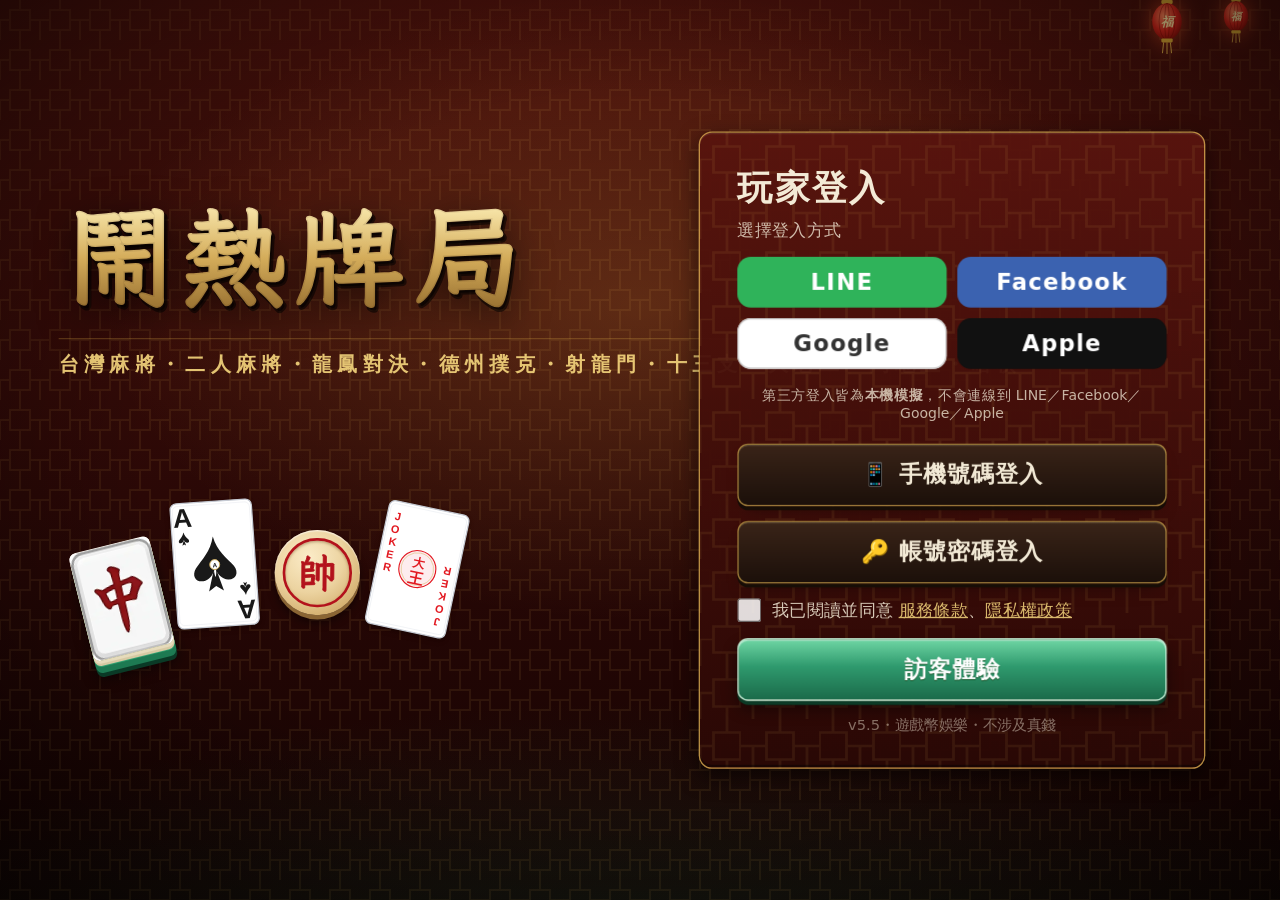
